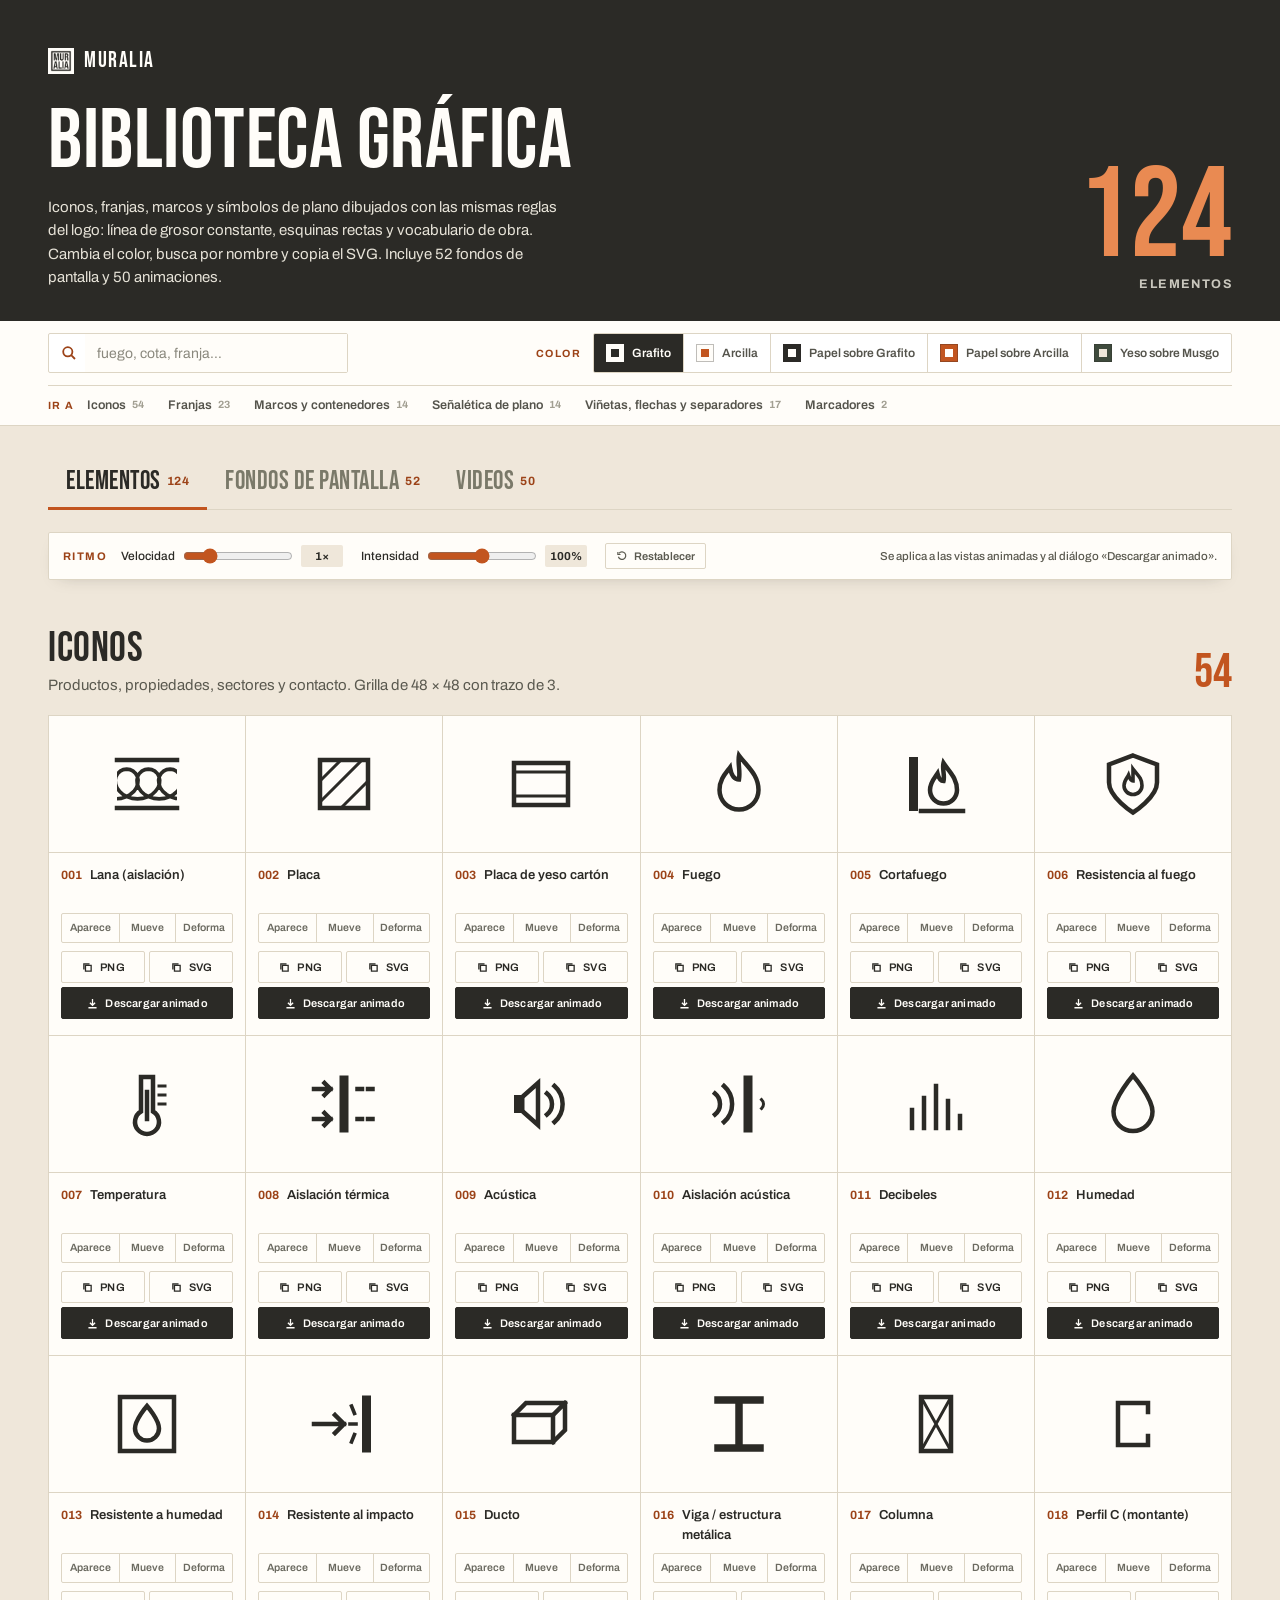
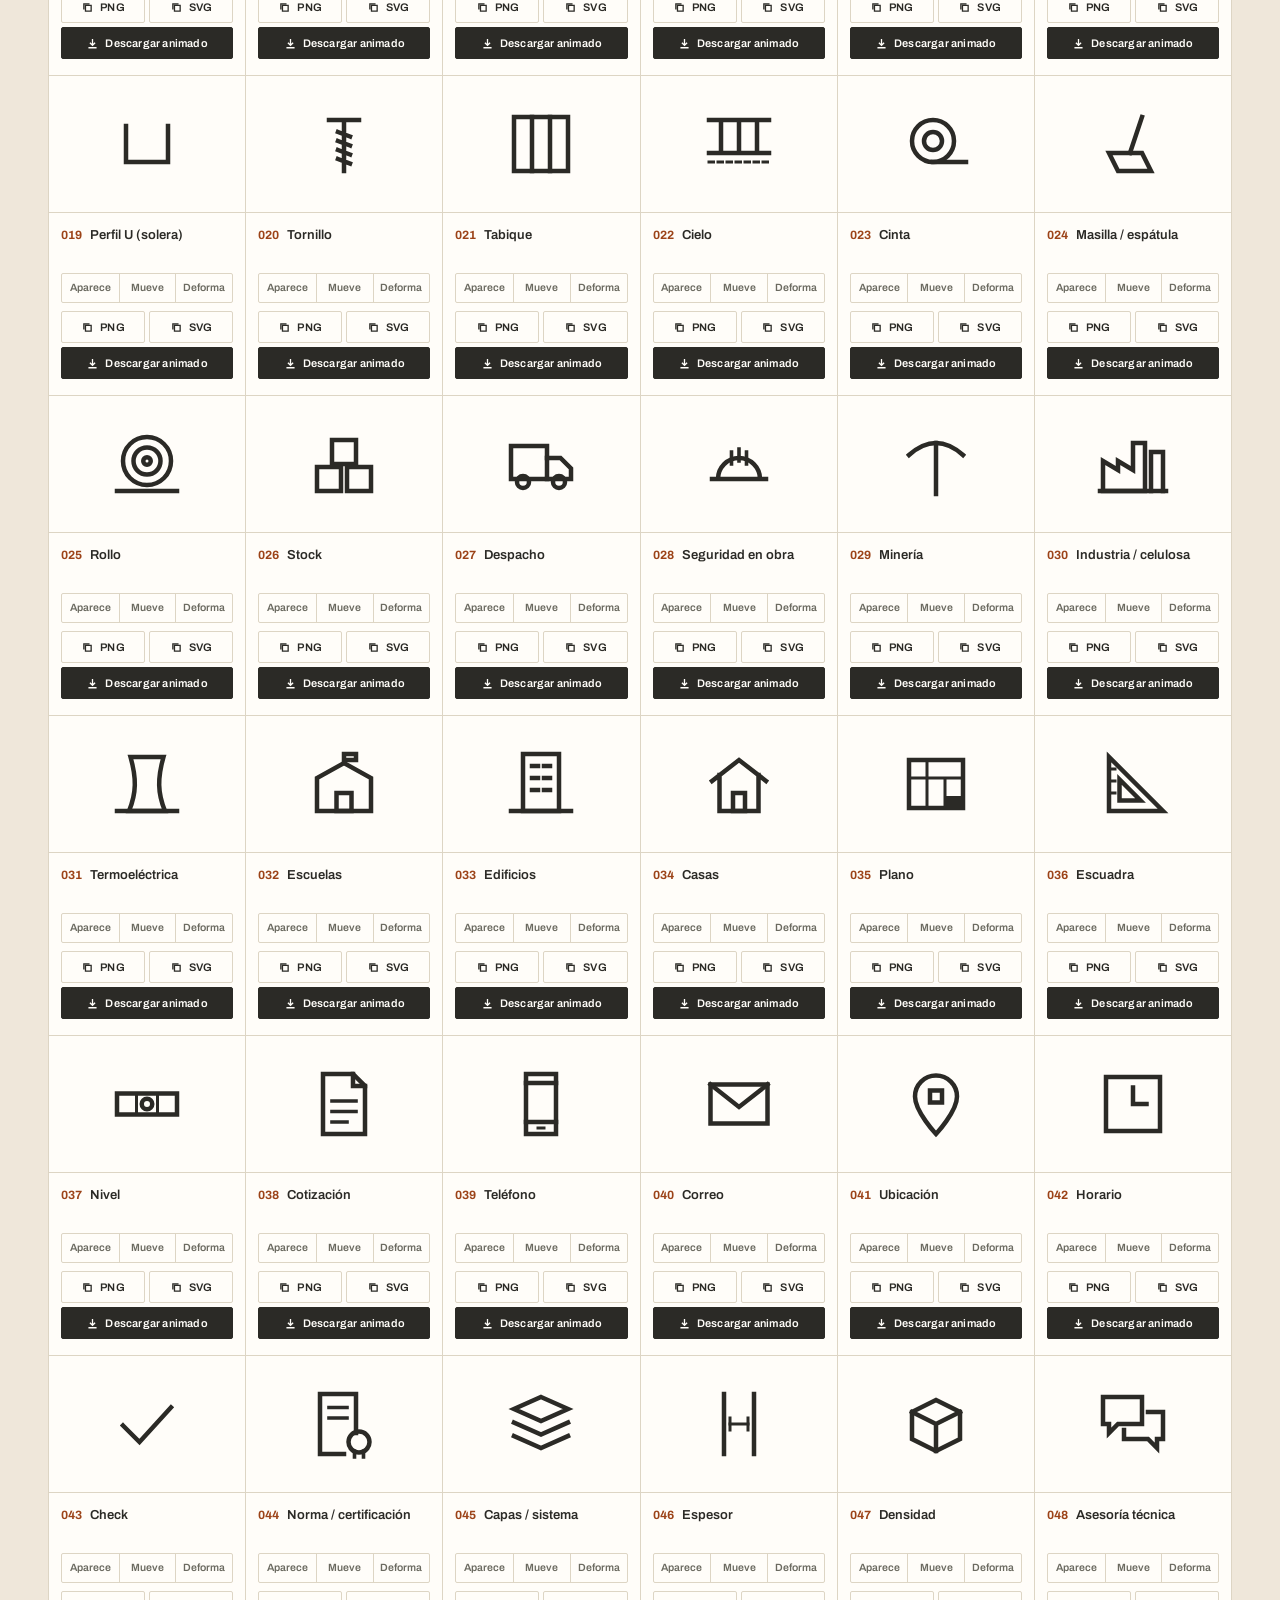
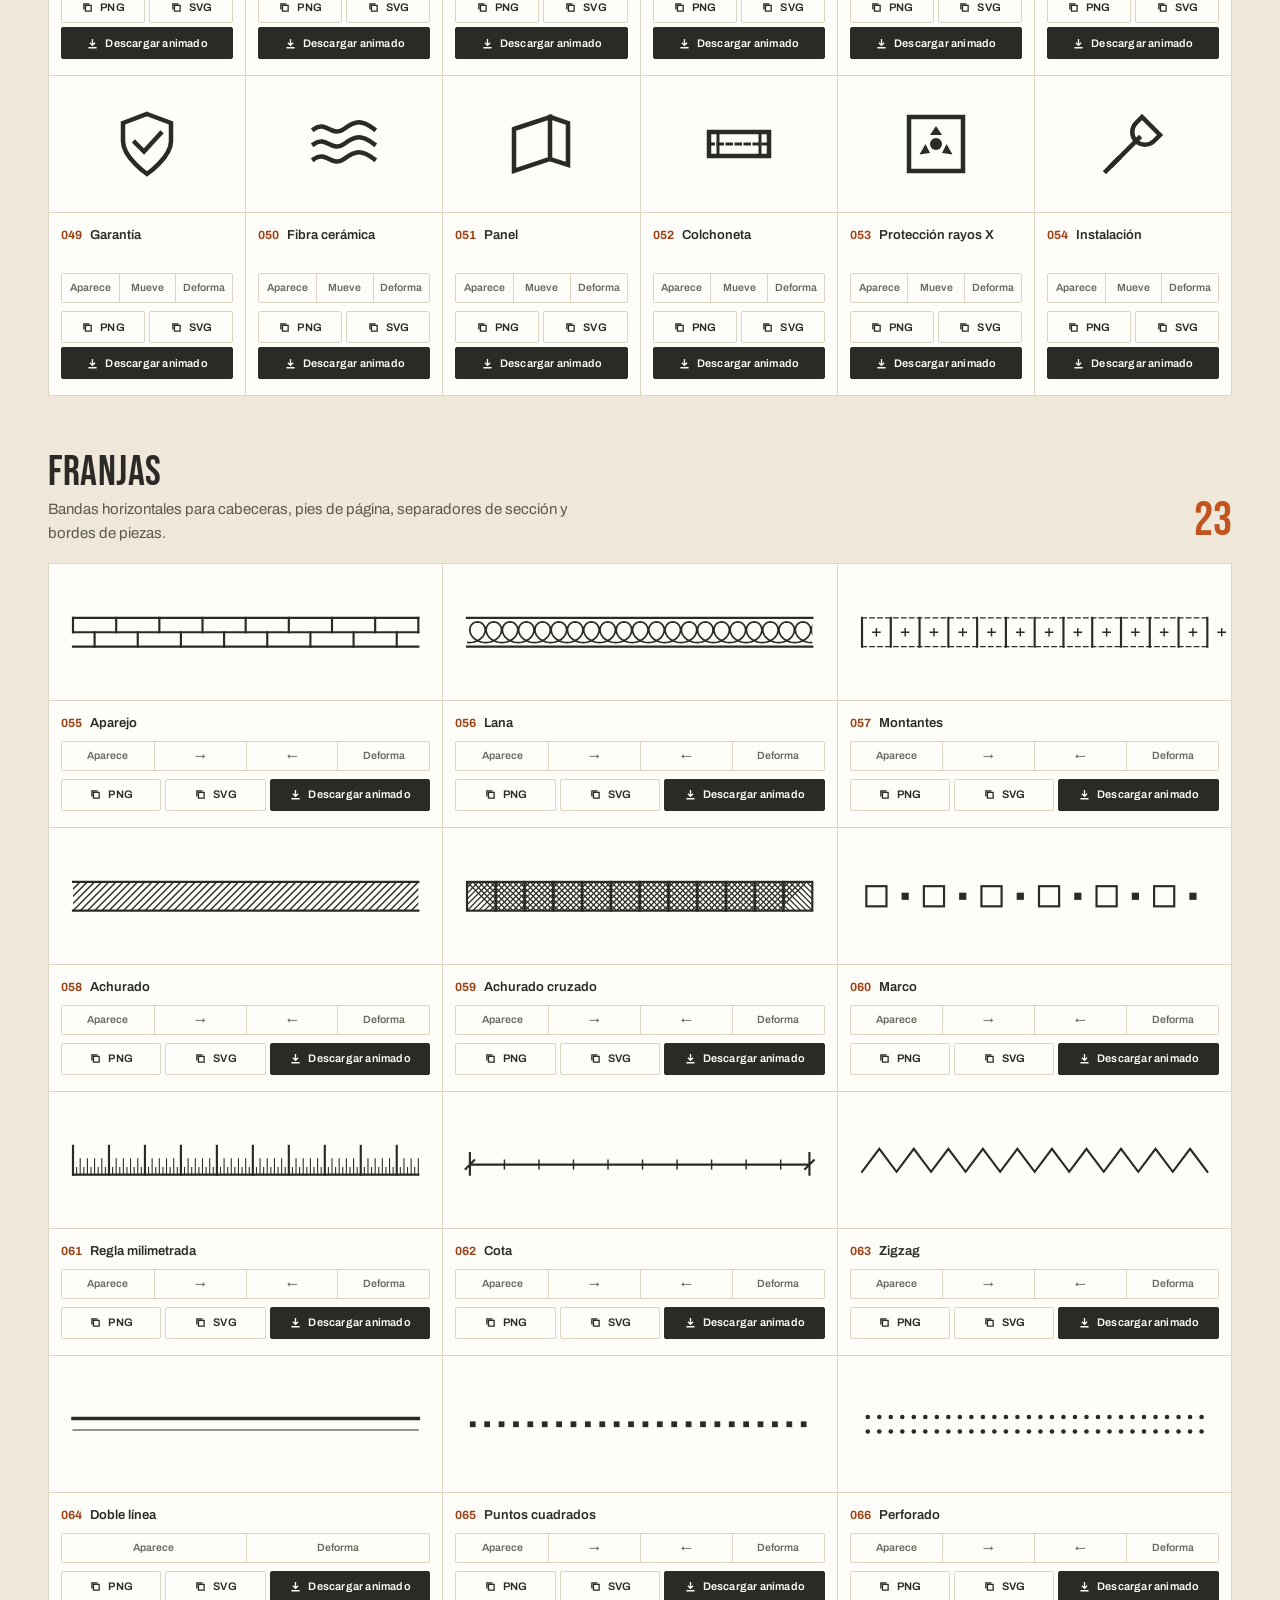
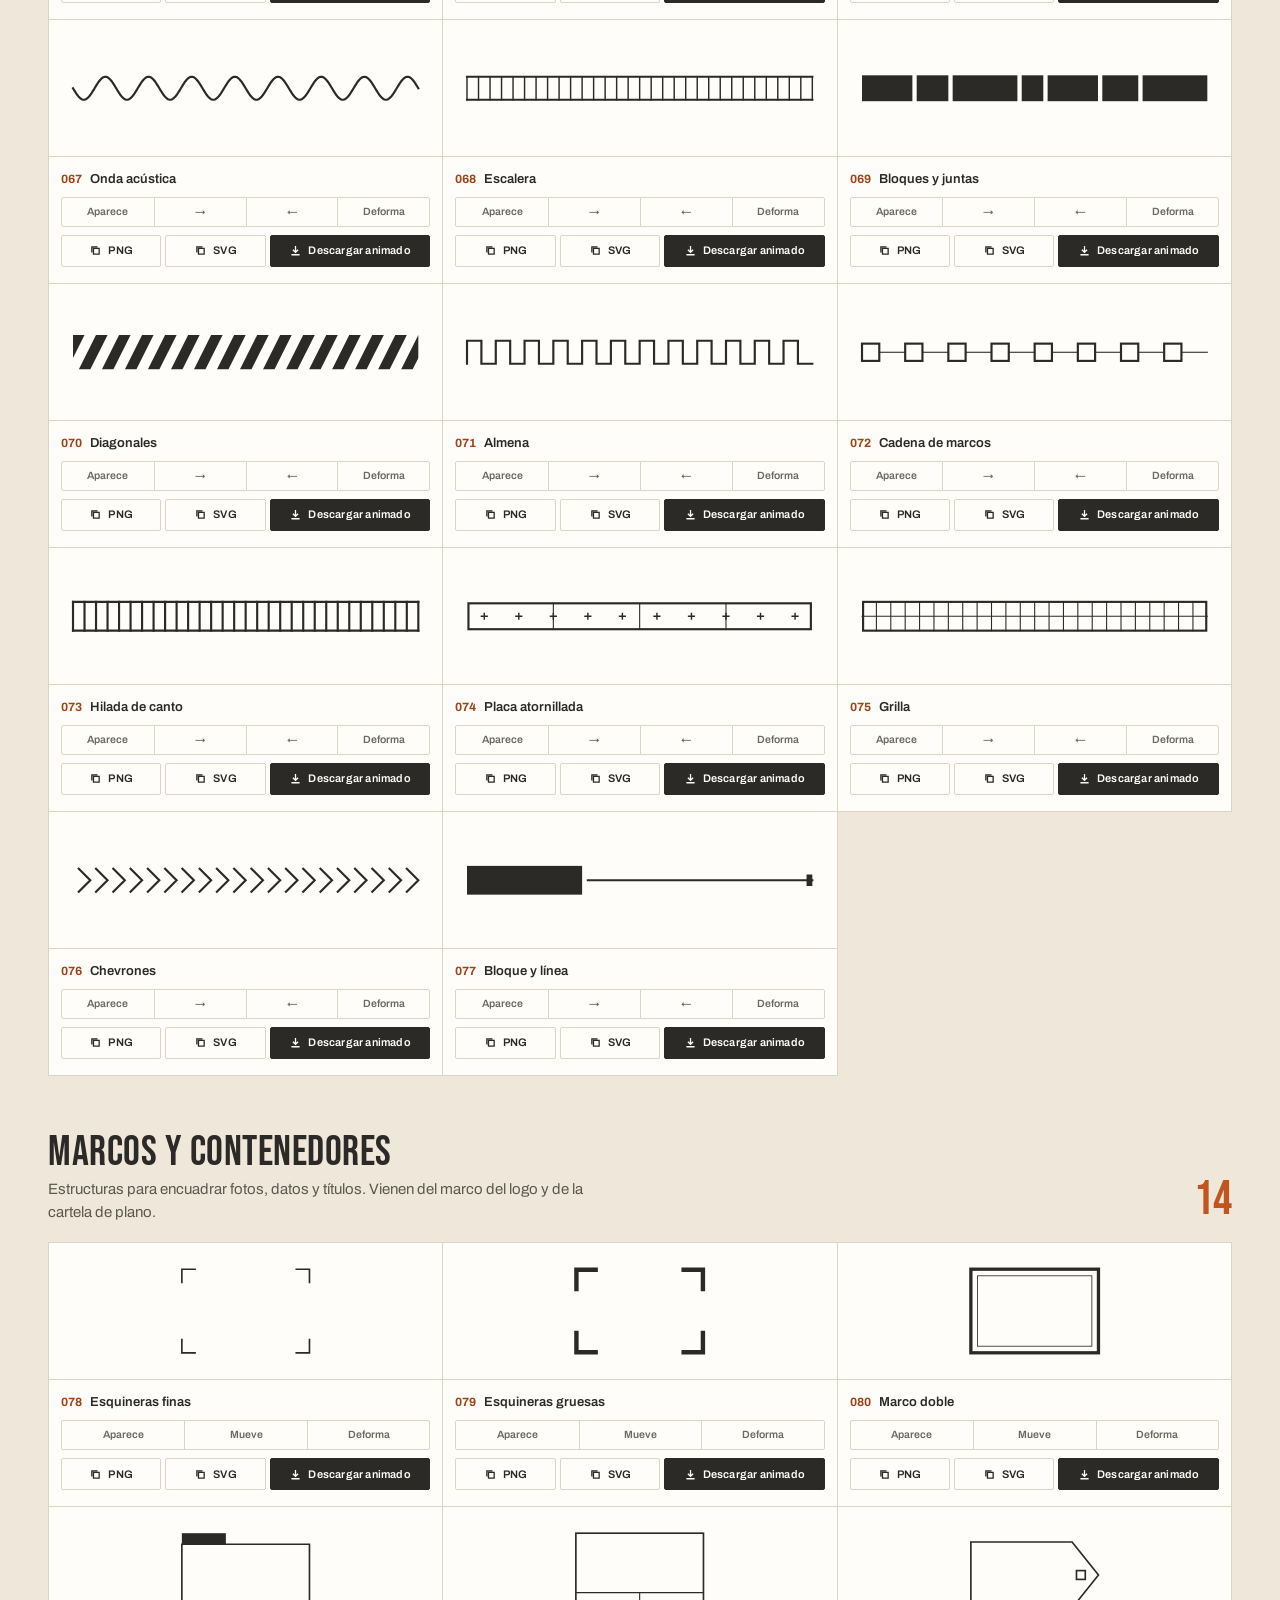
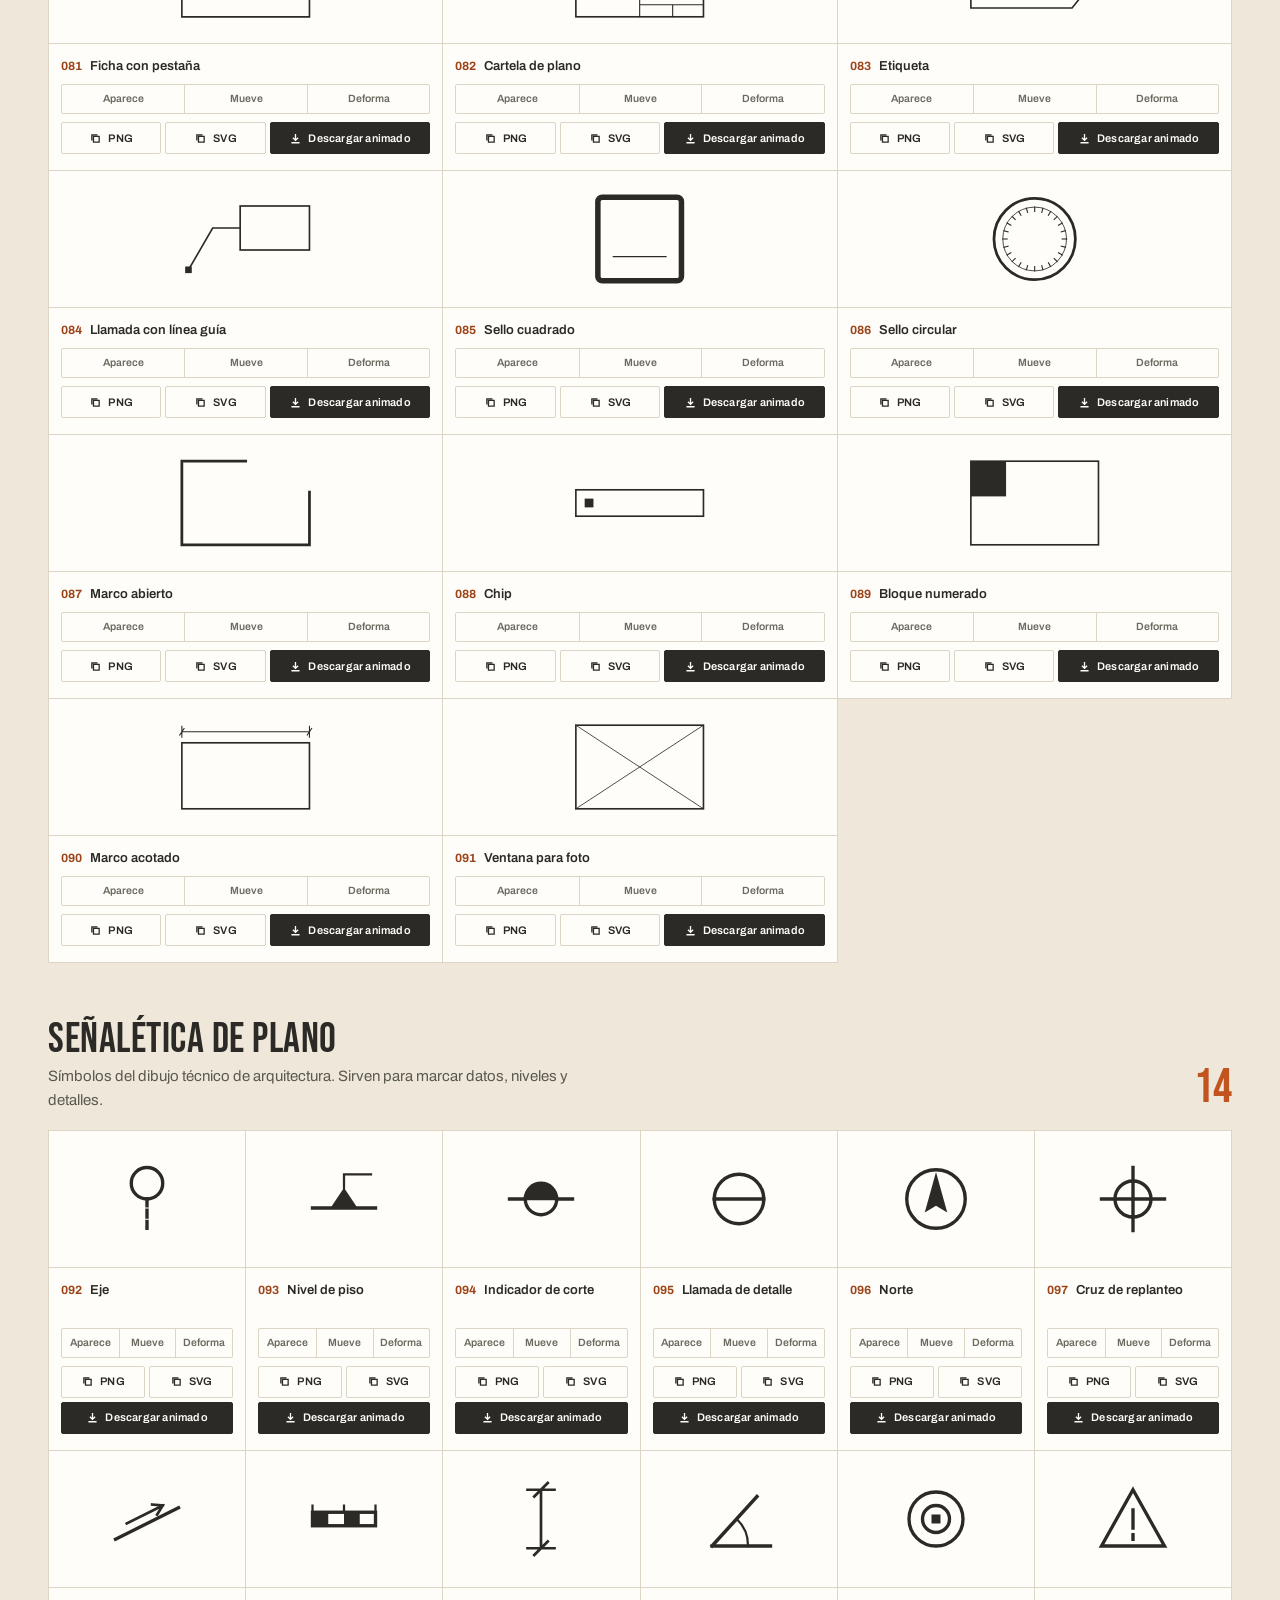
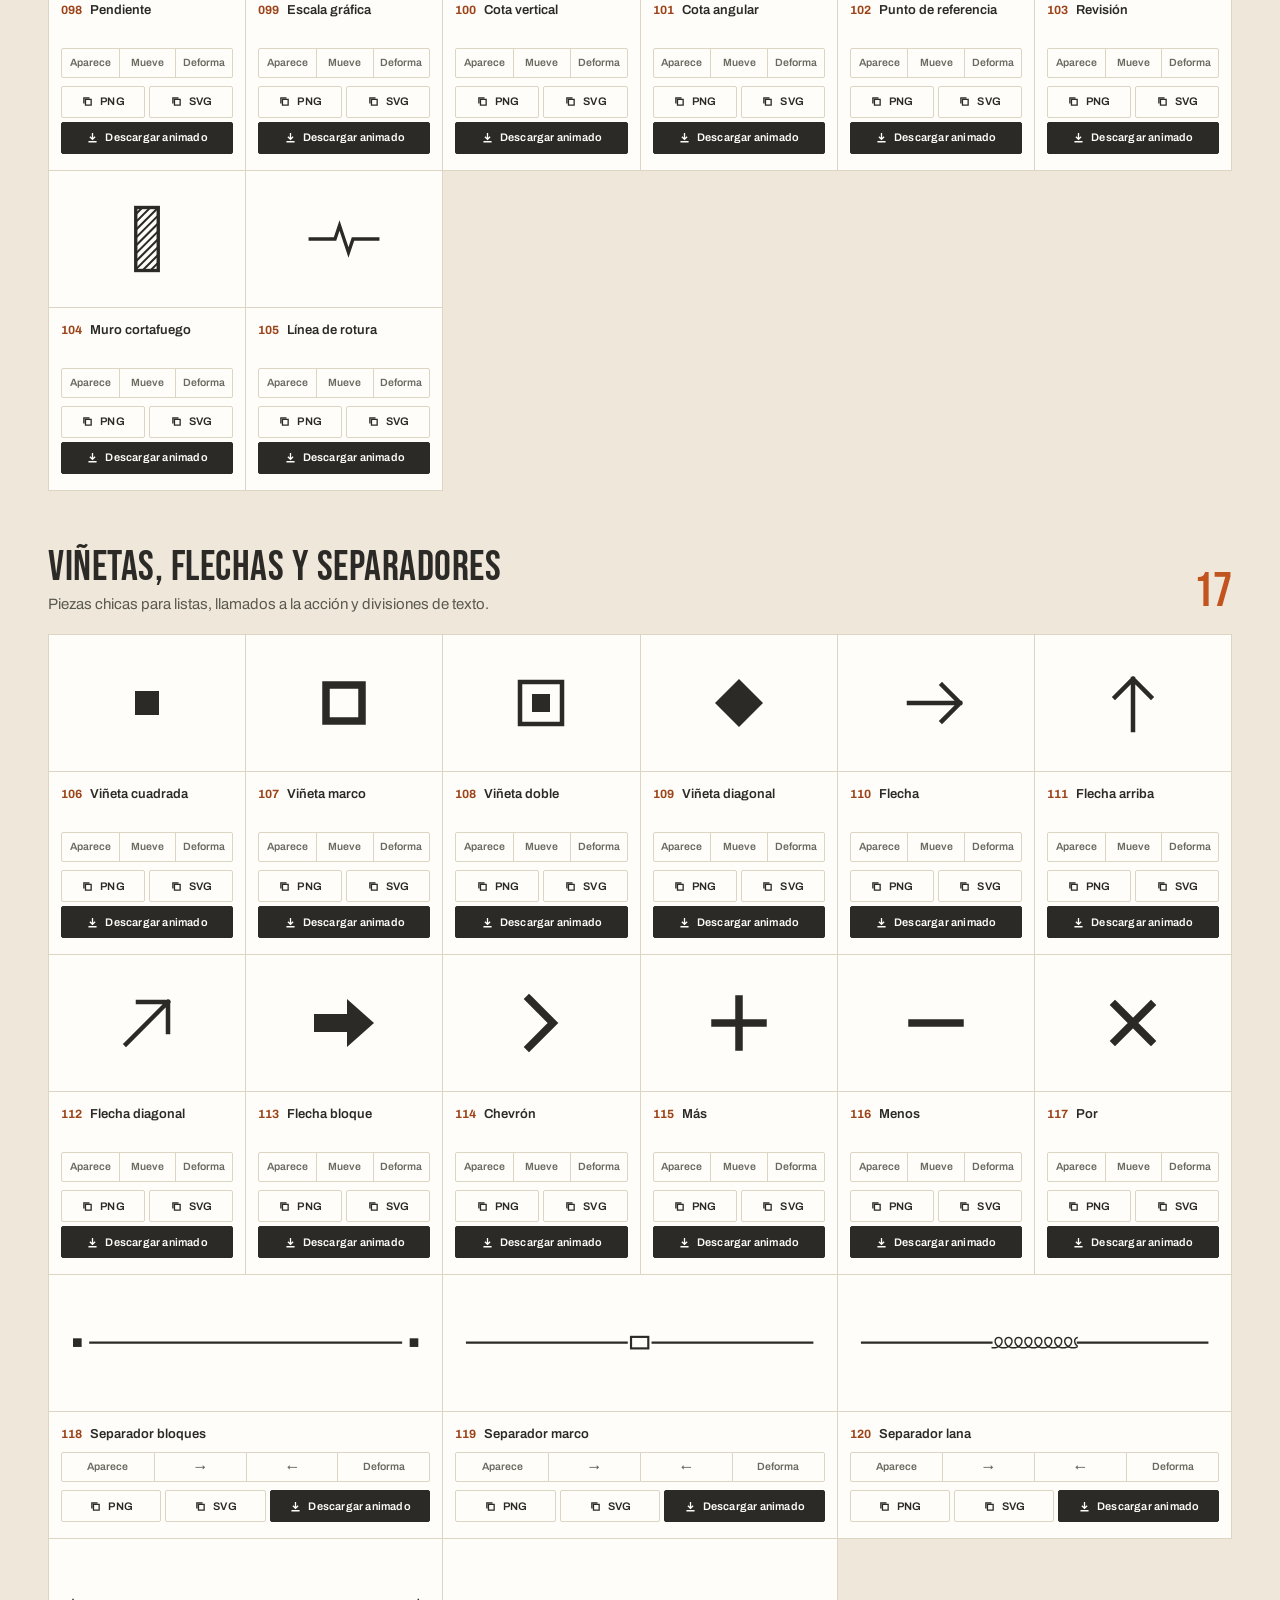
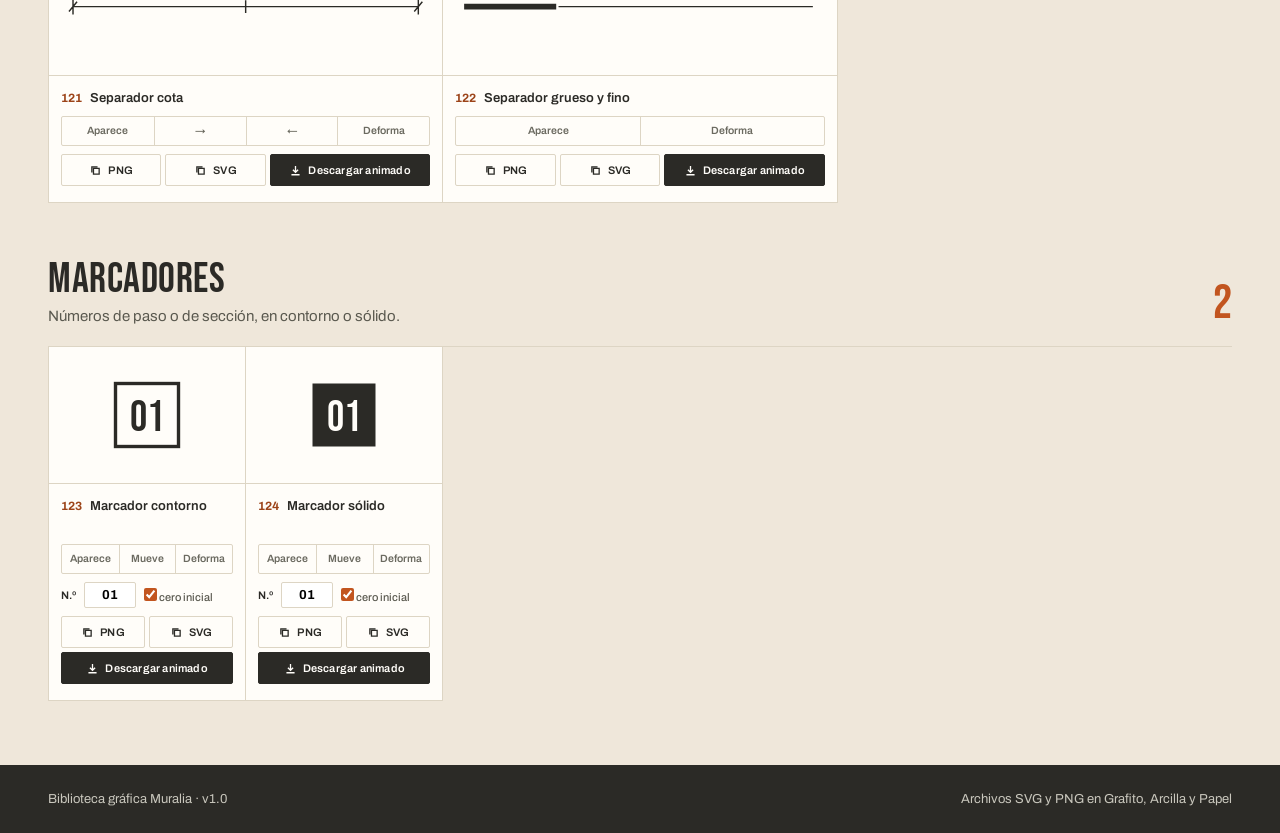
==== index.html @ e4b1b38d "Ritmo fijo al desplazarse en elementos y fondos Co-Authored-By: Claude Opus 5.5 <noreply@anthropic.c" ====
<!doctype html><html><head><meta charset=utf8><meta name=viewport content="width=device-width,initial-scale=1,viewport-fit=cover"><style>:root{color-scheme:light;box-sizing:border-box;padding-top:env(safe-area-inset-top,0px);padding-bottom:env(safe-area-inset-bottom,0px)}html{scroll-padding-top:env(safe-area-inset-top,0px)}body{margin:0;padding:0;font:14px -apple-system,BlinkMacSystemFont,sans-serif;background:#faf9f5;color:#141413}img{max-width:100%}[hidden]:not([hidden=until-found i]){display:none!important}


/*VIDEOS-CSS*/
.vsec{padding-bottom:22px}.vgrid{display:grid;gap:1px;background:var(--line);border:1px solid var(--line)}
.vgrid.sq{grid-template-columns:repeat(auto-fill,minmax(165px,1fr))}.vgrid.st{grid-template-columns:repeat(auto-fill,minmax(115px,1fr))}
.vd{background:var(--paper);display:flex;flex-direction:column;min-width:0}
.vd .md{display:block;width:100%;aspect-ratio:1/1;object-fit:contain;background:var(--graphite)}
.vd img.md{background:var(--paper)}.vd img.md.cover{object-fit:cover}
.vgrid.st .md{aspect-ratio:9/16;object-fit:cover}
.vd figcaption{padding:8px 10px 10px;display:flex!important;flex-direction:column;gap:3px}
.vd figcaption b{font-size:13px;line-height:1.25}.vn{font:400 20px/1 'Bebas Neue',sans-serif;color:var(--clay-dark);margin-right:2px}
.vd figcaption .d{font-size:11.5px;line-height:1.35;color:var(--muted);display:-webkit-box;-webkit-line-clamp:4;-webkit-box-orient:vertical;overflow:hidden}
.vl{display:flex;gap:5px;margin-top:5px;flex-wrap:wrap}.vl a{font:600 11px 'Archivo';color:var(--graphite);border:1px solid var(--line);padding:3px 7px;text-decoration:none}.vl a:hover{border-color:var(--clay);color:var(--clay-dark)}
.vv{display:flex;gap:4px;align-items:center;margin-top:6px}.vv button{appearance:none;border:1px solid var(--line);background:var(--paper);font:700 11px 'Archivo';padding:2px 8px;cursor:pointer;color:var(--graphite)}
.vv button[aria-pressed="true"]{background:var(--graphite);color:var(--paper);border-color:var(--graphite)}.vv em{font:11px 'Archivo';color:var(--muted);margin-left:4px}
/*/VIDEOS-CSS*/
</style></head><body>
<title>Biblioteca gráfica Muralia</title>
<link rel="stylesheet" href="https://fonts.googleapis.com/css2?family=Bebas+Neue&family=Archivo:wght@400;600;700&display=swap">
<style>
:root{--clay:#C2551F;--clay-dark:#9C4318;--moss:#3E4A3C;--graphite:#2B2A26;--plaster:#EFE7DA;--paper:#FFFDF9;--line:#DDD5C4;--muted:#5a594f;
--ink:var(--graphite);--tile:var(--paper);--bg:var(--paper)}
*{box-sizing:border-box;margin:0;padding:0}
body{background:var(--plaster);color:var(--graphite);font-family:'Archivo',system-ui,sans-serif;font-size:15px;line-height:1.55}
.wrap{max-width:1240px;margin:0 auto;padding-inline:28px}
@media(max-width:640px){.wrap{padding-inline:16px}}
h1,h2{font-family:'Bebas Neue','Oswald','Arial Narrow',sans-serif;font-weight:400;letter-spacing:.5px;line-height:1}
header.top{background:var(--graphite);color:var(--paper)}
header.top .wrap{display:grid;grid-template-columns:1fr auto;gap:28px;align-items:end;padding-block:44px 32px}
.brand{display:flex;gap:10px;align-items:center;margin-bottom:22px;font-family:'Bebas Neue',sans-serif;font-size:22px;letter-spacing:1.5px}
.brand img{width:26px;height:26px;background:var(--paper);padding:2px}
h1{font-size:clamp(44px,7vw,84px)}
header p{color:#e7e3d8;max-width:58ch;margin-top:12px}
.big{font-family:'Bebas Neue',sans-serif;font-size:clamp(64px,10vw,128px);line-height:.8;color:#e98a52;text-align:right}
.big small{display:block;font-family:'Archivo';font-size:12.5px;letter-spacing:1.4px;text-transform:uppercase;color:#c9c7bd;font-weight:700;margin-top:10px}
@media(max-width:700px){header.top .wrap{grid-template-columns:1fr}.big{text-align:left}}
.bar{position:sticky;top:env(safe-area-inset-top,0px);z-index:5;background:var(--paper);border-bottom:1px solid var(--line)}
.bar .wrap{display:flex;flex-wrap:wrap;gap:10px 22px;align-items:center;padding-block:12px}
.bar label{font-size:12px;font-weight:700;letter-spacing:1.2px;text-transform:uppercase;color:var(--clay-dark)}
.sw{display:flex;gap:6px;flex-wrap:wrap}
.sw button{appearance:none;border:1px solid var(--line);background:var(--paper);font:600 13px 'Archivo';padding:6px 10px;display:flex;gap:8px;align-items:center;cursor:pointer;color:var(--graphite)}
.sw button i{width:18px;height:18px;display:block;border:1px solid var(--line)}
.sw button[aria-pressed="true"]{border-color:var(--clay);box-shadow:inset 0 0 0 1px var(--clay)}
#q{border:1px solid var(--line);background:var(--paper);font:14px 'Archivo';padding:8px 12px;min-width:0;width:220px;max-width:100%;color:var(--graphite)}
#q:focus,button:focus-visible{outline:3px solid var(--clay);outline-offset:1px}
nav.cats{display:flex;gap:16px;flex-wrap:wrap;font-size:13px;font-weight:600;margin-left:auto}
nav.cats a{color:#454540;text-decoration:none;border-bottom:2px solid transparent}nav.cats a:hover{border-color:var(--clay)}
.cat{padding-block:48px 8px}
.ch{display:grid;grid-template-columns:1fr auto;gap:4px 20px;align-items:end;margin-bottom:18px}
.ch h2{font-size:clamp(30px,4vw,42px)}
.ch p{grid-column:1;color:var(--muted);max-width:62ch}
.cnt{grid-row:1/3;grid-column:2;font-family:'Bebas Neue';font-size:48px;color:var(--clay);line-height:1}
.grid{display:grid;grid-template-columns:repeat(auto-fill,minmax(150px,1fr));gap:1px;background:var(--line);border:1px solid var(--line)}
.t{background:var(--paper);display:flex;flex-direction:column;min-width:0}
.t.wide{grid-column:span 2}
@media(max-width:420px){.t.wide{grid-column:1/-1}}
.pv{height:130px;display:grid;place-items:center;padding:18px;color:var(--ink);background:var(--tile)}
.pv svg{max-width:100%;max-height:100%;width:72px;height:72px;overflow:visible}
.wide .pv svg{width:100%;height:auto;max-height:90px}
figcaption{flex:1;align-content:start;display:grid;grid-template-columns:auto 1fr;gap:2px 8px;padding:10px 12px;border-top:1px solid var(--line);background:var(--paper);font-size:13px;align-items:baseline}
.n{font-weight:700;color:var(--clay-dark);font-variant-numeric:tabular-nums;font-size:12px}
.nm{font-weight:600;overflow-wrap:anywhere}
.cp{grid-column:1/-1;justify-self:start;appearance:none;border:0;background:none;font:700 12px 'Archivo';color:var(--muted);padding:2px 0;cursor:pointer;border-bottom:1px solid var(--line)}
.cp:hover{color:var(--clay-dark);border-color:var(--clay)}
.acts{grid-column:1/-1;display:flex;gap:14px;flex-wrap:wrap;margin-top:2px}
#mc-over{position:fixed;inset:0;background:rgba(43,42,38,.72);z-index:50;display:grid;place-items:center;padding:16px}
#mc-over[hidden]{display:none}
.mc-box{background:var(--paper);max-width:min(720px,100%);max-height:100%;overflow:auto;padding:20px;display:grid;gap:12px}
.mc-top{display:flex;justify-content:space-between;gap:12px;align-items:center}
.mc-top strong{font-family:'Bebas Neue',sans-serif;font-weight:400;font-size:26px}
.mc-x{appearance:none;border:1px solid var(--line);background:var(--paper);font:600 13px 'Archivo';padding:6px 12px;cursor:pointer}
.mc-box p{font-size:14px;color:var(--muted)}
.mc-img{background:repeating-conic-gradient(#EFE7DA 0 25%,#FFFDF9 0 50%) 0 0/20px 20px;display:grid;place-items:center;padding:16px}
.mc-img img{max-width:100%;max-height:60vh;display:block}
.empty{padding:40px 0;color:var(--muted)}
footer{margin-top:56px;background:var(--graphite);color:#c9c7bd;font-size:13px}
footer .wrap{padding-block:24px;display:flex;justify-content:space-between;flex-wrap:wrap;gap:12px}

.tabs{display:flex;gap:0;border-bottom:1px solid var(--line);margin-top:28px}
.tabs button{appearance:none;background:none;border:0;border-bottom:3px solid transparent;margin-bottom:-1px;padding:12px 18px 10px;font:400 26px 'Bebas Neue','Oswald',sans-serif;letter-spacing:.5px;color:#7a7969;cursor:pointer}
.tabs button[aria-selected="true"]{color:var(--graphite);border-color:var(--clay)}
.tabs button span{font:700 12px 'Archivo';color:var(--clay-dark);margin-left:6px;vertical-align:4px}
.wp-head{display:flex;flex-wrap:wrap;gap:12px 24px;align-items:end;justify-content:space-between;padding-block:36px 18px}
.wp-head p{color:var(--muted);max-width:60ch}
.fmt{display:flex;border:1px solid var(--line);background:var(--paper)}
.fmt button{appearance:none;border:0;background:none;font:600 13px 'Archivo';padding:8px 14px;cursor:pointer;color:var(--graphite)}
.fmt button[aria-pressed="true"]{background:var(--graphite);color:var(--paper)}
.wgrid{display:grid;gap:1px;background:var(--line);border:1px solid var(--line)}
.wgrid.v{grid-template-columns:repeat(auto-fill,minmax(160px,1fr))}
.wgrid.h{grid-template-columns:repeat(auto-fill,minmax(280px,1fr))}
.w{background:var(--paper);display:flex;flex-direction:column;min-width:0}
.w .th{display:block;overflow:hidden}
.w .th svg{display:block;width:100%;height:auto}
.w figcaption{flex:1}
.pane[hidden],.sw[hidden],nav.cats[hidden]{display:none}

.wtools{display:flex;gap:10px;flex-wrap:wrap;align-items:center}
.btn2{appearance:none;border:1px solid var(--line);background:var(--paper);font:600 13px 'Archivo';padding:8px 12px;cursor:pointer;color:var(--graphite)}
.btn2:hover{border-color:var(--clay)}
.btn2.dark{background:var(--graphite);color:var(--paper);border-color:var(--graphite)}
.w .th{cursor:pointer;position:relative}
.w .th:focus-visible{outline:3px solid var(--clay);outline-offset:-3px}
.chips{display:flex;gap:3px;grid-column:1/-1;margin-top:4px}
.chips i{width:16px;height:16px;border:1px solid rgba(43,42,38,.25);display:block}
#ed{position:fixed;inset:0;background:rgba(43,42,38,.75);z-index:40;display:grid;place-items:center;padding:16px}
#ed[hidden]{display:none}
.ed-box{background:var(--paper);width:min(1040px,100%);max-height:100%;overflow:auto;display:grid;grid-template-columns:minmax(0,1.1fr) minmax(0,1fr);gap:0}
@media(max-width:760px){.ed-box{grid-template-columns:1fr}}
.ed-pv{background:var(--plaster);display:grid;place-items:center;padding:20px}
.ed-pv svg{display:block;max-width:100%;max-height:70vh;width:auto;height:auto}
.ed-pv.h svg{width:100%}
.ed-side{padding:22px;display:flex;flex-direction:column;gap:16px}
.ed-top{display:flex;justify-content:space-between;align-items:start;gap:12px}
.ed-top h3{font-family:'Bebas Neue',sans-serif;font-weight:400;font-size:32px;line-height:1}
.ed-top span{display:block;font-size:12.5px;color:var(--muted);margin-top:4px}
#ed-slots{display:grid;gap:14px}
.slot{display:grid;gap:6px}
.slot b{font-size:12px;letter-spacing:1.2px;text-transform:uppercase;color:var(--clay-dark)}
.pal{display:flex;flex-wrap:wrap;gap:5px}
.pal button{appearance:none;width:30px;height:30px;border:1px solid rgba(43,42,38,.25);cursor:pointer;padding:0;position:relative}
.pal button[aria-pressed="true"]{outline:3px solid var(--graphite);outline-offset:2px}
.pal button.d::after{content:"";position:absolute;right:2px;bottom:2px;width:5px;height:5px;background:currentColor;border-radius:50%;opacity:.0}
.ed-acts{display:flex;gap:8px;flex-wrap:wrap}
.ed-note{font-size:12.5px;color:var(--muted)}

</style>
<header class="top"><div class="wrap"><div>
<div class="brand"><img src="[data-uri]" alt=""><span>MURALIA</span></div>
<h1>Biblioteca gráfica</h1>
<p>Iconos, franjas, marcos y símbolos de plano dibujados con las mismas reglas del logo: línea de grosor constante, esquinas rectas y vocabulario de obra. Cambia el color, busca por nombre y copia el SVG. Incluye 52 fondos de pantalla y 50 animaciones.</p>
</div><div class="big">124<small>elementos</small></div></div></header>
<div class="bar"><div class="wrap">
<label for="q">Buscar</label><input id="q" type="search" placeholder="fuego, cota, franja…">
<div class="sw" role="group" aria-label="Color">
<button type="button" data-ink="#2B2A26" data-tile="#FFFDF9" aria-pressed="true"><i style="background:#2B2A26"></i>Grafito</button>
<button type="button" data-ink="#C2551F" data-tile="#FFFDF9" aria-pressed="false"><i style="background:#C2551F"></i>Arcilla</button>
<button type="button" data-ink="#FFFDF9" data-tile="#2B2A26" aria-pressed="false"><i style="background:#2B2A26"></i>Papel sobre Grafito</button>
<button type="button" data-ink="#FFFDF9" data-tile="#C2551F" aria-pressed="false"><i style="background:#C2551F"></i>Papel sobre Arcilla</button>
<button type="button" data-ink="#EFE7DA" data-tile="#3E4A3C" aria-pressed="false"><i style="background:#3E4A3C"></i>Yeso sobre Musgo</button>
</div>
<nav class="cats" aria-label="Categorías"><a href="#iconos">Iconos</a><a href="#franjas">Franjas</a><a href="#marcos-y-contenedores">Marcos y contenedores</a><a href="#senaletica-de-plano">Señalética de plano</a><a href="#vinetas-flechas-y-separadores">Viñetas, flechas y separadores</a><a href="#marcadores">Marcadores</a></nav>
</div></div>
<main class="wrap">
<div class="tabs" role="tablist" aria-label="Secciones">
<button type="button" role="tab" id="tab-el" aria-controls="pane-el" aria-selected="true">Elementos<span>124</span></button>
<button type="button" role="tab" id="tab-fondos" aria-controls="fondos" aria-selected="false">Fondos de pantalla<span>52</span></button>
<button type="button" role="tab" id="tab-videos" aria-controls="pane-videos" aria-selected="false">Videos<span>50</span></button>
</div>
<div class="pane" id="pane-el" role="tabpanel" aria-labelledby="tab-el"><section class="cat" id="iconos"><div class="ch"><h2>Iconos</h2><p>Productos, propiedades, sectores y contacto. Grilla de 48 × 48 con trazo de 3.</p><span class="cnt">54</span></div><div class="grid"><figure class="t" data-name="lana (aislación) lana"><div class="pv"><svg viewBox="0 0 48 48" xmlns="http://www.w3.org/2000/svg" aria-hidden="true"><g fill="none" stroke="currentColor" stroke-width="3" stroke-linecap="square" stroke-linejoin="miter"><clipPath id="u1cl"><rect x="4" y="8" width="40" height="32"/></clipPath><path d="M4 8H44M4 40H44"/><g clip-path="url(#u1cl)" stroke-width="2.4"><polyline points="-4.0,14.1 -6.2,14.4 -8.3,15.4 -10.0,17.0 -11.1,19.0 -11.6,21.4 -11.4,24.0 -10.4,26.6 -8.7,28.9 -6.4,31.0 -3.5,32.6 -0.2,33.6 3.2,33.9 6.7,33.6 9.9,32.6 12.8,31.0 15.2,29.0 16.9,26.6 17.8,24.0 18.1,21.4 17.6,19.0 16.4,17.0 14.7,15.4 12.7,14.4 10.5,14.1 8.2,14.4 6.2,15.4 4.5,17.0 3.3,19.1 2.8,21.4 3.1,24.0 4.0,26.6 5.7,28.9 8.1,31.0 11.0,32.6 14.2,33.6 17.7,33.9 21.1,33.6 24.4,32.6 27.3,31.0 29.6,28.9 31.3,26.6 32.3,24.0 32.5,21.4 32.0,19.1 30.9,17.0 29.2,15.4 27.1,14.4 24.9,14.1 22.7,14.4 20.6,15.4 18.9,17.0 17.8,19.0 17.3,21.4 17.5,24.0 18.5,26.6 20.2,29.0 22.5,31.0 25.4,32.6 28.7,33.6 32.1,33.9 35.6,33.6 38.8,32.6 41.7,31.0 44.1,29.0 45.8,26.6 46.7,24.0 47.0,21.4 46.5,19.0 45.3,17.0 43.6,15.4 41.6,14.4 39.4,14.1 37.1,14.4 35.1,15.4 33.4,17.0 32.2,19.0 31.7,21.4 32.0,24.0 32.9,26.6 34.6,29.0 37.0,31.0 39.9,32.6 43.1,33.6 46.6,33.9 50.0,33.6 53.3,32.6 56.2,31.0 58.5,29.0 60.2,26.6 61.2,24.0 61.4,21.4 60.9,19.0 59.8,17.0 58.1,15.4 56.1,14.4 53.8,14.1 51.6,14.4 49.5,15.4 47.8,17.0 46.7,19.1 46.2,21.4 46.4,24.0 47.4,26.6 49.1,28.9 51.4,31.0 54.3,32.6 57.6,33.6 61.0,33.9 64.5,33.6 67.7,32.6 70.6,31.0 73.0,28.9 74.7,26.6 75.6,24.0 75.9,21.4 75.4,19.1 74.2,17.0 72.6,15.4 70.5,14.4 68.3,14.1"/></g></g></svg></div><figcaption><span class="n">001</span><span class="nm">Lana (aislación)</span><span class="acts"><button type="button" class="cp" data-k="png" data-i="0">Copiar PNG</button><button type="button" class="cp" data-k="svg" data-i="0">Copiar SVG</button></span></figcaption></figure><figure class="t" data-name="placa placa"><div class="pv"><svg viewBox="0 0 48 48" xmlns="http://www.w3.org/2000/svg" aria-hidden="true"><g fill="none" stroke="currentColor" stroke-width="3" stroke-linecap="square" stroke-linejoin="miter"><rect x="8" y="8" width="32" height="32"/><path d="M8 22L22 8M8 36L36 8M22 40L40 22" stroke-width="2"/></g></svg></div><figcaption><span class="n">002</span><span class="nm">Placa</span><span class="acts"><button type="button" class="cp" data-k="png" data-i="1">Copiar PNG</button><button type="button" class="cp" data-k="svg" data-i="1">Copiar SVG</button></span></figcaption></figure><figure class="t" data-name="placa de yeso cartón placa-yeso"><div class="pv"><svg viewBox="0 0 48 48" xmlns="http://www.w3.org/2000/svg" aria-hidden="true"><g fill="none" stroke="currentColor" stroke-width="3" stroke-linecap="square" stroke-linejoin="miter"><rect x="6" y="10" width="36" height="28"/><path d="M6 16H42M6 32H42" stroke-width="2"/></g></svg></div><figcaption><span class="n">003</span><span class="nm">Placa de yeso cartón</span><span class="acts"><button type="button" class="cp" data-k="png" data-i="2">Copiar PNG</button><button type="button" class="cp" data-k="svg" data-i="2">Copiar SVG</button></span></figcaption></figure><figure class="t" data-name="fuego fuego"><div class="pv"><svg viewBox="0 0 48 48" xmlns="http://www.w3.org/2000/svg" aria-hidden="true"><g fill="none" stroke="currentColor" stroke-width="3" stroke-linecap="square" stroke-linejoin="miter"><path d="M24 5C30 13 37 18 37 28A13 13 0 0 1 11 28C11 21 15 17 18 13C19 19 21 21 24 21C25 15 23 10 24 5Z"/></g></svg></div><figcaption><span class="n">004</span><span class="nm">Fuego</span><span class="acts"><button type="button" class="cp" data-k="png" data-i="3">Copiar PNG</button><button type="button" class="cp" data-k="svg" data-i="3">Copiar SVG</button></span></figcaption></figure><figure class="t" data-name="cortafuego cortafuego"><div class="pv"><svg viewBox="0 0 48 48" xmlns="http://www.w3.org/2000/svg" aria-hidden="true"><g fill="none" stroke="currentColor" stroke-width="3" stroke-linecap="square" stroke-linejoin="miter"><rect x="6" y="6" width="6" height="36" fill="currentColor" stroke="none"/><path d="M29 10C33 16 38 20 38 28A9 9 0 0 1 20 28C20 23 23 20 25 17C26 21 27 22 29 22C30 18 28 14 29 10Z"/><path d="M14 42H42"/></g></svg></div><figcaption><span class="n">005</span><span class="nm">Cortafuego</span><span class="acts"><button type="button" class="cp" data-k="png" data-i="4">Copiar PNG</button><button type="button" class="cp" data-k="svg" data-i="4">Copiar SVG</button></span></figcaption></figure><figure class="t" data-name="resistencia al fuego resistencia-fuego"><div class="pv"><svg viewBox="0 0 48 48" xmlns="http://www.w3.org/2000/svg" aria-hidden="true"><g fill="none" stroke="currentColor" stroke-width="3" stroke-linecap="square" stroke-linejoin="miter"><path d="M24 5L40 11V23C40 33 24 43 24 43C24 43 8 33 8 23V11Z"/><path d="M24 14C27 18 30 20 30 25A6 6 0 0 1 18 25C18 22 20 20 21 18C22 21 23 22 24 22Z" stroke-width="2.4"/></g></svg></div><figcaption><span class="n">006</span><span class="nm">Resistencia al fuego</span><span class="acts"><button type="button" class="cp" data-k="png" data-i="5">Copiar PNG</button><button type="button" class="cp" data-k="svg" data-i="5">Copiar SVG</button></span></figcaption></figure><figure class="t" data-name="temperatura termometro"><div class="pv"><svg viewBox="0 0 48 48" xmlns="http://www.w3.org/2000/svg" aria-hidden="true"><g fill="none" stroke="currentColor" stroke-width="3" stroke-linecap="square" stroke-linejoin="miter"><path d="M20 6H28V29A8 8 0 1 1 20 29Z"/><path d="M24 16V34"/><path d="M32 12H36M32 18H36M32 24H36" stroke-width="2"/></g></svg></div><figcaption><span class="n">007</span><span class="nm">Temperatura</span><span class="acts"><button type="button" class="cp" data-k="png" data-i="6">Copiar PNG</button><button type="button" class="cp" data-k="svg" data-i="6">Copiar SVG</button></span></figcaption></figure><figure class="t" data-name="aislación térmica aislacion-termica"><div class="pv"><svg viewBox="0 0 48 48" xmlns="http://www.w3.org/2000/svg" aria-hidden="true"><g fill="none" stroke="currentColor" stroke-width="3" stroke-linecap="square" stroke-linejoin="miter"><rect x="21" y="5" width="6" height="38" fill="currentColor" stroke="none"/><path d="M4 14H15M11 10L15 14L11 18M4 34H15M11 30L15 34L11 38"/><path d="M33 14H44M33 34H44" stroke-dasharray="3 4"/></g></svg></div><figcaption><span class="n">008</span><span class="nm">Aislación térmica</span><span class="acts"><button type="button" class="cp" data-k="png" data-i="7">Copiar PNG</button><button type="button" class="cp" data-k="svg" data-i="7">Copiar SVG</button></span></figcaption></figure><figure class="t" data-name="acústica acustica"><div class="pv"><svg viewBox="0 0 48 48" xmlns="http://www.w3.org/2000/svg" aria-hidden="true"><g fill="none" stroke="currentColor" stroke-width="3" stroke-linecap="square" stroke-linejoin="miter"><rect x="6" y="18" width="7" height="12" fill="currentColor" stroke="none"/><path d="M13 18L22 10V38L13 30"/><path d="M28 17A9 9 0 0 1 28 31M33 12A16 16 0 0 1 33 36"/></g></svg></div><figcaption><span class="n">009</span><span class="nm">Acústica</span><span class="acts"><button type="button" class="cp" data-k="png" data-i="8">Copiar PNG</button><button type="button" class="cp" data-k="svg" data-i="8">Copiar SVG</button></span></figcaption></figure><figure class="t" data-name="aislación acústica aislacion-acustica"><div class="pv"><svg viewBox="0 0 48 48" xmlns="http://www.w3.org/2000/svg" aria-hidden="true"><g fill="none" stroke="currentColor" stroke-width="3" stroke-linecap="square" stroke-linejoin="miter"><rect x="27" y="5" width="6" height="38" fill="currentColor" stroke="none"/><path d="M8 17A9 9 0 0 1 8 31M14 12A16 16 0 0 1 14 36"/><path d="M39 21A4 4 0 0 1 39 27" stroke-width="2"/></g></svg></div><figcaption><span class="n">010</span><span class="nm">Aislación acústica</span><span class="acts"><button type="button" class="cp" data-k="png" data-i="9">Copiar PNG</button><button type="button" class="cp" data-k="svg" data-i="9">Copiar SVG</button></span></figcaption></figure><figure class="t" data-name="decibeles decibeles"><div class="pv"><svg viewBox="0 0 48 48" xmlns="http://www.w3.org/2000/svg" aria-hidden="true"><g fill="none" stroke="currentColor" stroke-width="3" stroke-linecap="square" stroke-linejoin="miter"><path d="M8 40V28M16 40V20M24 40V12M32 40V22M40 40V32"/></g></svg></div><figcaption><span class="n">011</span><span class="nm">Decibeles</span><span class="acts"><button type="button" class="cp" data-k="png" data-i="10">Copiar PNG</button><button type="button" class="cp" data-k="svg" data-i="10">Copiar SVG</button></span></figcaption></figure><figure class="t" data-name="humedad humedad"><div class="pv"><svg viewBox="0 0 48 48" xmlns="http://www.w3.org/2000/svg" aria-hidden="true"><g fill="none" stroke="currentColor" stroke-width="3" stroke-linecap="square" stroke-linejoin="miter"><path d="M24 5C24 5 11 20 11 29A13 13 0 0 0 37 29C37 20 24 5 24 5Z"/></g></svg></div><figcaption><span class="n">012</span><span class="nm">Humedad</span><span class="acts"><button type="button" class="cp" data-k="png" data-i="11">Copiar PNG</button><button type="button" class="cp" data-k="svg" data-i="11">Copiar SVG</button></span></figcaption></figure><figure class="t" data-name="resistente a humedad resistente-humedad"><div class="pv"><svg viewBox="0 0 48 48" xmlns="http://www.w3.org/2000/svg" aria-hidden="true"><g fill="none" stroke="currentColor" stroke-width="3" stroke-linecap="square" stroke-linejoin="miter"><rect x="6" y="6" width="36" height="36"/><path d="M24 12C24 12 16 21 16 27A8 8 0 0 0 32 27C32 21 24 12 24 12Z"/></g></svg></div><figcaption><span class="n">013</span><span class="nm">Resistente a humedad</span><span class="acts"><button type="button" class="cp" data-k="png" data-i="12">Copiar PNG</button><button type="button" class="cp" data-k="svg" data-i="12">Copiar SVG</button></span></figcaption></figure><figure class="t" data-name="resistente al impacto impacto"><div class="pv"><svg viewBox="0 0 48 48" xmlns="http://www.w3.org/2000/svg" aria-hidden="true"><g fill="none" stroke="currentColor" stroke-width="3" stroke-linecap="square" stroke-linejoin="miter"><rect x="36" y="5" width="6" height="38" fill="currentColor" stroke="none"/><path d="M4 24H24M18 18L24 24L18 30"/><path d="M29 12L31 17M29 36L31 31M28 24H32" stroke-width="2.4"/></g></svg></div><figcaption><span class="n">014</span><span class="nm">Resistente al impacto</span><span class="acts"><button type="button" class="cp" data-k="png" data-i="13">Copiar PNG</button><button type="button" class="cp" data-k="svg" data-i="13">Copiar SVG</button></span></figcaption></figure><figure class="t" data-name="ducto ducto"><div class="pv"><svg viewBox="0 0 48 48" xmlns="http://www.w3.org/2000/svg" aria-hidden="true"><g fill="none" stroke="currentColor" stroke-width="3" stroke-linecap="square" stroke-linejoin="miter"><path d="M6 18H32V36H6Z"/><path d="M6 18L14 10H40V28L32 36M32 18L40 10"/></g></svg></div><figcaption><span class="n">015</span><span class="nm">Ducto</span><span class="acts"><button type="button" class="cp" data-k="png" data-i="14">Copiar PNG</button><button type="button" class="cp" data-k="svg" data-i="14">Copiar SVG</button></span></figcaption></figure><figure class="t" data-name="viga / estructura metálica viga"><div class="pv"><svg viewBox="0 0 48 48" xmlns="http://www.w3.org/2000/svg" aria-hidden="true"><g fill="none" stroke="currentColor" stroke-width="3" stroke-linecap="square" stroke-linejoin="miter"><path d="M10 8H38M10 40H38M24 8V40" stroke-width="5"/></g></svg></div><figcaption><span class="n">016</span><span class="nm">Viga / estructura metálica</span><span class="acts"><button type="button" class="cp" data-k="png" data-i="15">Copiar PNG</button><button type="button" class="cp" data-k="svg" data-i="15">Copiar SVG</button></span></figcaption></figure><figure class="t" data-name="columna columna"><div class="pv"><svg viewBox="0 0 48 48" xmlns="http://www.w3.org/2000/svg" aria-hidden="true"><g fill="none" stroke="currentColor" stroke-width="3" stroke-linecap="square" stroke-linejoin="miter"><rect x="14" y="6" width="20" height="36"/><path d="M14 6L34 42M34 6L14 42" stroke-width="2"/></g></svg></div><figcaption><span class="n">017</span><span class="nm">Columna</span><span class="acts"><button type="button" class="cp" data-k="png" data-i="16">Copiar PNG</button><button type="button" class="cp" data-k="svg" data-i="16">Copiar SVG</button></span></figcaption></figure><figure class="t" data-name="perfil c (montante) perfil-c"><div class="pv"><svg viewBox="0 0 48 48" xmlns="http://www.w3.org/2000/svg" aria-hidden="true"><g fill="none" stroke="currentColor" stroke-width="3" stroke-linecap="square" stroke-linejoin="miter"><path d="M34 16V10H14V38H34V32"/></g></svg></div><figcaption><span class="n">018</span><span class="nm">Perfil C (montante)</span><span class="acts"><button type="button" class="cp" data-k="png" data-i="17">Copiar PNG</button><button type="button" class="cp" data-k="svg" data-i="17">Copiar SVG</button></span></figcaption></figure><figure class="t" data-name="perfil u (solera) perfil-u"><div class="pv"><svg viewBox="0 0 48 48" xmlns="http://www.w3.org/2000/svg" aria-hidden="true"><g fill="none" stroke="currentColor" stroke-width="3" stroke-linecap="square" stroke-linejoin="miter"><path d="M10 12V36H38V12"/></g></svg></div><figcaption><span class="n">019</span><span class="nm">Perfil U (solera)</span><span class="acts"><button type="button" class="cp" data-k="png" data-i="18">Copiar PNG</button><button type="button" class="cp" data-k="svg" data-i="18">Copiar SVG</button></span></figcaption></figure><figure class="t" data-name="tornillo tornillo"><div class="pv"><svg viewBox="0 0 48 48" xmlns="http://www.w3.org/2000/svg" aria-hidden="true"><g fill="none" stroke="currentColor" stroke-width="3" stroke-linecap="square" stroke-linejoin="miter"><path d="M14 8H34M24 8V42M20 16L28 19M20 22L28 25M20 28L28 31M20 34L28 37" /></g></svg></div><figcaption><span class="n">020</span><span class="nm">Tornillo</span><span class="acts"><button type="button" class="cp" data-k="png" data-i="19">Copiar PNG</button><button type="button" class="cp" data-k="svg" data-i="19">Copiar SVG</button></span></figcaption></figure><figure class="t" data-name="tabique tabique"><div class="pv"><svg viewBox="0 0 48 48" xmlns="http://www.w3.org/2000/svg" aria-hidden="true"><g fill="none" stroke="currentColor" stroke-width="3" stroke-linecap="square" stroke-linejoin="miter"><rect x="6" y="6" width="36" height="36"/><path d="M18 6V42M30 6V42" stroke-dasharray="4 3"/></g></svg></div><figcaption><span class="n">021</span><span class="nm">Tabique</span><span class="acts"><button type="button" class="cp" data-k="png" data-i="20">Copiar PNG</button><button type="button" class="cp" data-k="svg" data-i="20">Copiar SVG</button></span></figcaption></figure><figure class="t" data-name="cielo cielo"><div class="pv"><svg viewBox="0 0 48 48" xmlns="http://www.w3.org/2000/svg" aria-hidden="true"><g fill="none" stroke="currentColor" stroke-width="3" stroke-linecap="square" stroke-linejoin="miter"><path d="M4 8H44M4 30H44M12 8V30M24 8V30M36 8V30" /><path d="M4 36H44" stroke-width="2" stroke-dasharray="3 3"/></g></svg></div><figcaption><span class="n">022</span><span class="nm">Cielo</span><span class="acts"><button type="button" class="cp" data-k="png" data-i="21">Copiar PNG</button><button type="button" class="cp" data-k="svg" data-i="21">Copiar SVG</button></span></figcaption></figure><figure class="t" data-name="cinta cinta"><div class="pv"><svg viewBox="0 0 48 48" xmlns="http://www.w3.org/2000/svg" aria-hidden="true"><g fill="none" stroke="currentColor" stroke-width="3" stroke-linecap="square" stroke-linejoin="miter"><circle cx="22" cy="22" r="14"/><circle cx="22" cy="22" r="6"/><path d="M22 36H44"/></g></svg></div><figcaption><span class="n">023</span><span class="nm">Cinta</span><span class="acts"><button type="button" class="cp" data-k="png" data-i="22">Copiar PNG</button><button type="button" class="cp" data-k="svg" data-i="22">Copiar SVG</button></span></figcaption></figure><figure class="t" data-name="masilla / espátula masilla"><div class="pv"><svg viewBox="0 0 48 48" xmlns="http://www.w3.org/2000/svg" aria-hidden="true"><g fill="none" stroke="currentColor" stroke-width="3" stroke-linecap="square" stroke-linejoin="miter"><path d="M8 30H30L36 42H14Z"/><path d="M22 30L30 6"/></g></svg></div><figcaption><span class="n">024</span><span class="nm">Masilla / espátula</span><span class="acts"><button type="button" class="cp" data-k="png" data-i="23">Copiar PNG</button><button type="button" class="cp" data-k="svg" data-i="23">Copiar SVG</button></span></figcaption></figure><figure class="t" data-name="rollo rollo"><div class="pv"><svg viewBox="0 0 48 48" xmlns="http://www.w3.org/2000/svg" aria-hidden="true"><g fill="none" stroke="currentColor" stroke-width="3" stroke-linecap="square" stroke-linejoin="miter"><circle cx="24" cy="22" r="16"/><circle cx="24" cy="22" r="9"/><circle cx="24" cy="22" r="2.5"/><path d="M4 42H44"/></g></svg></div><figcaption><span class="n">025</span><span class="nm">Rollo</span><span class="acts"><button type="button" class="cp" data-k="png" data-i="24">Copiar PNG</button><button type="button" class="cp" data-k="svg" data-i="24">Copiar SVG</button></span></figcaption></figure><figure class="t" data-name="stock stock"><div class="pv"><svg viewBox="0 0 48 48" xmlns="http://www.w3.org/2000/svg" aria-hidden="true"><g fill="none" stroke="currentColor" stroke-width="3" stroke-linecap="square" stroke-linejoin="miter"><rect x="6" y="26" width="16" height="16"/><rect x="26" y="26" width="16" height="16"/><rect x="16" y="8" width="16" height="16"/></g></svg></div><figcaption><span class="n">026</span><span class="nm">Stock</span><span class="acts"><button type="button" class="cp" data-k="png" data-i="25">Copiar PNG</button><button type="button" class="cp" data-k="svg" data-i="25">Copiar SVG</button></span></figcaption></figure><figure class="t" data-name="despacho despacho"><div class="pv"><svg viewBox="0 0 48 48" xmlns="http://www.w3.org/2000/svg" aria-hidden="true"><g fill="none" stroke="currentColor" stroke-width="3" stroke-linecap="square" stroke-linejoin="miter"><path d="M4 12H28V34H4Z"/><path d="M28 20H37L44 27V34H28"/><circle cx="12" cy="36" r="4"/><circle cx="36" cy="36" r="4"/></g></svg></div><figcaption><span class="n">027</span><span class="nm">Despacho</span><span class="acts"><button type="button" class="cp" data-k="png" data-i="26">Copiar PNG</button><button type="button" class="cp" data-k="svg" data-i="26">Copiar SVG</button></span></figcaption></figure><figure class="t" data-name="seguridad en obra casco"><div class="pv"><svg viewBox="0 0 48 48" xmlns="http://www.w3.org/2000/svg" aria-hidden="true"><g fill="none" stroke="currentColor" stroke-width="3" stroke-linecap="square" stroke-linejoin="miter"><path d="M6 34H42M10 34A14 14 0 0 1 38 34"/><path d="M24 14V22M19 16V24M29 16V24" stroke-width="2.4"/></g></svg></div><figcaption><span class="n">028</span><span class="nm">Seguridad en obra</span><span class="acts"><button type="button" class="cp" data-k="png" data-i="27">Copiar PNG</button><button type="button" class="cp" data-k="svg" data-i="27">Copiar SVG</button></span></figcaption></figure><figure class="t" data-name="minería mineria"><div class="pv"><svg viewBox="0 0 48 48" xmlns="http://www.w3.org/2000/svg" aria-hidden="true"><g fill="none" stroke="currentColor" stroke-width="3" stroke-linecap="square" stroke-linejoin="miter"><path d="M6 18Q24 2 42 18"/><path d="M24 10V44"/></g></svg></div><figcaption><span class="n">029</span><span class="nm">Minería</span><span class="acts"><button type="button" class="cp" data-k="png" data-i="28">Copiar PNG</button><button type="button" class="cp" data-k="svg" data-i="28">Copiar SVG</button></span></figcaption></figure><figure class="t" data-name="industria / celulosa celulosa"><div class="pv"><svg viewBox="0 0 48 48" xmlns="http://www.w3.org/2000/svg" aria-hidden="true"><g fill="none" stroke="currentColor" stroke-width="3" stroke-linecap="square" stroke-linejoin="miter"><path d="M4 42V22L14 28V22L24 28V10H32V42Z"/><path d="M36 42V16H44V42" /><path d="M2 42H46"/></g></svg></div><figcaption><span class="n">030</span><span class="nm">Industria / celulosa</span><span class="acts"><button type="button" class="cp" data-k="png" data-i="29">Copiar PNG</button><button type="button" class="cp" data-k="svg" data-i="29">Copiar SVG</button></span></figcaption></figure><figure class="t" data-name="termoeléctrica termoelectrica"><div class="pv"><svg viewBox="0 0 48 48" xmlns="http://www.w3.org/2000/svg" aria-hidden="true"><g fill="none" stroke="currentColor" stroke-width="3" stroke-linecap="square" stroke-linejoin="miter"><path d="M12 42C17 30 17 20 13 6H35C31 20 31 30 36 42Z"/><path d="M4 42H44"/></g></svg></div><figcaption><span class="n">031</span><span class="nm">Termoeléctrica</span><span class="acts"><button type="button" class="cp" data-k="png" data-i="30">Copiar PNG</button><button type="button" class="cp" data-k="svg" data-i="30">Copiar SVG</button></span></figcaption></figure><figure class="t" data-name="escuelas escuela"><div class="pv"><svg viewBox="0 0 48 48" xmlns="http://www.w3.org/2000/svg" aria-hidden="true"><g fill="none" stroke="currentColor" stroke-width="3" stroke-linecap="square" stroke-linejoin="miter"><path d="M6 42V20L24 10L42 20V42Z"/><rect x="19" y="30" width="10" height="12"/><path d="M24 10V4H32V8H24"/></g></svg></div><figcaption><span class="n">032</span><span class="nm">Escuelas</span><span class="acts"><button type="button" class="cp" data-k="png" data-i="31">Copiar PNG</button><button type="button" class="cp" data-k="svg" data-i="31">Copiar SVG</button></span></figcaption></figure><figure class="t" data-name="edificios edificio"><div class="pv"><svg viewBox="0 0 48 48" xmlns="http://www.w3.org/2000/svg" aria-hidden="true"><g fill="none" stroke="currentColor" stroke-width="3" stroke-linecap="square" stroke-linejoin="miter"><rect x="12" y="4" width="24" height="38"/><path d="M18 12H22M26 12H30M18 20H22M26 20H30M18 28H22M26 28H30"/><path d="M4 42H44"/></g></svg></div><figcaption><span class="n">033</span><span class="nm">Edificios</span><span class="acts"><button type="button" class="cp" data-k="png" data-i="32">Copiar PNG</button><button type="button" class="cp" data-k="svg" data-i="32">Copiar SVG</button></span></figcaption></figure><figure class="t" data-name="casas casa"><div class="pv"><svg viewBox="0 0 48 48" xmlns="http://www.w3.org/2000/svg" aria-hidden="true"><g fill="none" stroke="currentColor" stroke-width="3" stroke-linecap="square" stroke-linejoin="miter"><path d="M6 22L24 8L42 22M11 18V42H37V18"/><rect x="20" y="30" width="8" height="12"/></g></svg></div><figcaption><span class="n">034</span><span class="nm">Casas</span><span class="acts"><button type="button" class="cp" data-k="png" data-i="33">Copiar PNG</button><button type="button" class="cp" data-k="svg" data-i="33">Copiar SVG</button></span></figcaption></figure><figure class="t" data-name="plano plano"><div class="pv"><svg viewBox="0 0 48 48" xmlns="http://www.w3.org/2000/svg" aria-hidden="true"><g fill="none" stroke="currentColor" stroke-width="3" stroke-linecap="square" stroke-linejoin="miter"><rect x="6" y="8" width="36" height="32"/><path d="M6 20H42M18 8V40M30 20V40" stroke-width="2"/><rect x="30" y="32" width="12" height="8" fill="currentColor" stroke="none"/></g></svg></div><figcaption><span class="n">035</span><span class="nm">Plano</span><span class="acts"><button type="button" class="cp" data-k="png" data-i="34">Copiar PNG</button><button type="button" class="cp" data-k="svg" data-i="34">Copiar SVG</button></span></figcaption></figure><figure class="t" data-name="escuadra escuadra"><div class="pv"><svg viewBox="0 0 48 48" xmlns="http://www.w3.org/2000/svg" aria-hidden="true"><g fill="none" stroke="currentColor" stroke-width="3" stroke-linecap="square" stroke-linejoin="miter"><path d="M8 6V42H44Z"/><path d="M15 21V35H29Z"/><path d="M8 14H12M8 22H12M8 30H12" stroke-width="2"/></g></svg></div><figcaption><span class="n">036</span><span class="nm">Escuadra</span><span class="acts"><button type="button" class="cp" data-k="png" data-i="35">Copiar PNG</button><button type="button" class="cp" data-k="svg" data-i="35">Copiar SVG</button></span></figcaption></figure><figure class="t" data-name="nivel nivel"><div class="pv"><svg viewBox="0 0 48 48" xmlns="http://www.w3.org/2000/svg" aria-hidden="true"><g fill="none" stroke="currentColor" stroke-width="3" stroke-linecap="square" stroke-linejoin="miter"><rect x="4" y="17" width="40" height="14"/><circle cx="24" cy="24" r="3.5"/><path d="M17 17V31M31 17V31" stroke-width="2"/></g></svg></div><figcaption><span class="n">037</span><span class="nm">Nivel</span><span class="acts"><button type="button" class="cp" data-k="png" data-i="36">Copiar PNG</button><button type="button" class="cp" data-k="svg" data-i="36">Copiar SVG</button></span></figcaption></figure><figure class="t" data-name="cotización cotizacion"><div class="pv"><svg viewBox="0 0 48 48" xmlns="http://www.w3.org/2000/svg" aria-hidden="true"><g fill="none" stroke="currentColor" stroke-width="3" stroke-linecap="square" stroke-linejoin="miter"><path d="M10 4H30L38 12V44H10Z"/><path d="M30 4V12H38"/><path d="M16 22H32M16 29H32M16 36H26" stroke-width="2.4"/></g></svg></div><figcaption><span class="n">038</span><span class="nm">Cotización</span><span class="acts"><button type="button" class="cp" data-k="png" data-i="37">Copiar PNG</button><button type="button" class="cp" data-k="svg" data-i="37">Copiar SVG</button></span></figcaption></figure><figure class="t" data-name="teléfono telefono"><div class="pv"><svg viewBox="0 0 48 48" xmlns="http://www.w3.org/2000/svg" aria-hidden="true"><g fill="none" stroke="currentColor" stroke-width="3" stroke-linecap="square" stroke-linejoin="miter"><rect x="14" y="4" width="20" height="40"/><path d="M14 10H34M14 36H34"/><path d="M22 40H26" stroke-width="2"/></g></svg></div><figcaption><span class="n">039</span><span class="nm">Teléfono</span><span class="acts"><button type="button" class="cp" data-k="png" data-i="38">Copiar PNG</button><button type="button" class="cp" data-k="svg" data-i="38">Copiar SVG</button></span></figcaption></figure><figure class="t" data-name="correo correo"><div class="pv"><svg viewBox="0 0 48 48" xmlns="http://www.w3.org/2000/svg" aria-hidden="true"><g fill="none" stroke="currentColor" stroke-width="3" stroke-linecap="square" stroke-linejoin="miter"><rect x="5" y="11" width="38" height="26"/><path d="M5 11L24 26L43 11"/></g></svg></div><figcaption><span class="n">040</span><span class="nm">Correo</span><span class="acts"><button type="button" class="cp" data-k="png" data-i="39">Copiar PNG</button><button type="button" class="cp" data-k="svg" data-i="39">Copiar SVG</button></span></figcaption></figure><figure class="t" data-name="ubicación ubicacion"><div class="pv"><svg viewBox="0 0 48 48" xmlns="http://www.w3.org/2000/svg" aria-hidden="true"><g fill="none" stroke="currentColor" stroke-width="3" stroke-linecap="square" stroke-linejoin="miter"><path d="M24 44C24 44 10 29 10 19A14 14 0 0 1 38 19C38 29 24 44 24 44Z"/><rect x="20" y="15" width="8" height="8"/></g></svg></div><figcaption><span class="n">041</span><span class="nm">Ubicación</span><span class="acts"><button type="button" class="cp" data-k="png" data-i="40">Copiar PNG</button><button type="button" class="cp" data-k="svg" data-i="40">Copiar SVG</button></span></figcaption></figure><figure class="t" data-name="horario horario"><div class="pv"><svg viewBox="0 0 48 48" xmlns="http://www.w3.org/2000/svg" aria-hidden="true"><g fill="none" stroke="currentColor" stroke-width="3" stroke-linecap="square" stroke-linejoin="miter"><rect x="6" y="6" width="36" height="36"/><path d="M24 13V24H33"/></g></svg></div><figcaption><span class="n">042</span><span class="nm">Horario</span><span class="acts"><button type="button" class="cp" data-k="png" data-i="41">Copiar PNG</button><button type="button" class="cp" data-k="svg" data-i="41">Copiar SVG</button></span></figcaption></figure><figure class="t" data-name="check check"><div class="pv"><svg viewBox="0 0 48 48" xmlns="http://www.w3.org/2000/svg" aria-hidden="true"><g fill="none" stroke="currentColor" stroke-width="3" stroke-linecap="square" stroke-linejoin="miter"><path d="M8 25L19 36L40 13"/></g></svg></div><figcaption><span class="n">043</span><span class="nm">Check</span><span class="acts"><button type="button" class="cp" data-k="png" data-i="42">Copiar PNG</button><button type="button" class="cp" data-k="svg" data-i="42">Copiar SVG</button></span></figcaption></figure><figure class="t" data-name="norma / certificación norma"><div class="pv"><svg viewBox="0 0 48 48" xmlns="http://www.w3.org/2000/svg" aria-hidden="true"><g fill="none" stroke="currentColor" stroke-width="3" stroke-linecap="square" stroke-linejoin="miter"><path d="M8 4H32V30M8 4V44H24"/><path d="M14 13H26M14 20H26" stroke-width="2.4"/><circle cx="34" cy="36" r="7"/><path d="M31 42V46M37 42V46" stroke-width="2.4"/></g></svg></div><figcaption><span class="n">044</span><span class="nm">Norma / certificación</span><span class="acts"><button type="button" class="cp" data-k="png" data-i="43">Copiar PNG</button><button type="button" class="cp" data-k="svg" data-i="43">Copiar SVG</button></span></figcaption></figure><figure class="t" data-name="capas / sistema capas"><div class="pv"><svg viewBox="0 0 48 48" xmlns="http://www.w3.org/2000/svg" aria-hidden="true"><g fill="none" stroke="currentColor" stroke-width="3" stroke-linecap="square" stroke-linejoin="miter"><path d="M24 6L42 14L24 22L6 14Z"/><path d="M6 23L24 31L42 23"/><path d="M6 32L24 40L42 32"/></g></svg></div><figcaption><span class="n">045</span><span class="nm">Capas / sistema</span><span class="acts"><button type="button" class="cp" data-k="png" data-i="44">Copiar PNG</button><button type="button" class="cp" data-k="svg" data-i="44">Copiar SVG</button></span></figcaption></figure><figure class="t" data-name="espesor espesor"><div class="pv"><svg viewBox="0 0 48 48" xmlns="http://www.w3.org/2000/svg" aria-hidden="true"><g fill="none" stroke="currentColor" stroke-width="3" stroke-linecap="square" stroke-linejoin="miter"><path d="M14 4V44M34 4V44"/><path d="M18 24H30" stroke-width="2"/><path d="M18 20V28M30 20V28" stroke-width="2"/></g></svg></div><figcaption><span class="n">046</span><span class="nm">Espesor</span><span class="acts"><button type="button" class="cp" data-k="png" data-i="45">Copiar PNG</button><button type="button" class="cp" data-k="svg" data-i="45">Copiar SVG</button></span></figcaption></figure><figure class="t" data-name="densidad densidad"><div class="pv"><svg viewBox="0 0 48 48" xmlns="http://www.w3.org/2000/svg" aria-hidden="true"><g fill="none" stroke="currentColor" stroke-width="3" stroke-linecap="square" stroke-linejoin="miter"><path d="M8 16L24 8L40 16V34L24 42L8 34Z"/><path d="M8 16L24 24L40 16M24 24V42"/></g></svg></div><figcaption><span class="n">047</span><span class="nm">Densidad</span><span class="acts"><button type="button" class="cp" data-k="png" data-i="46">Copiar PNG</button><button type="button" class="cp" data-k="svg" data-i="46">Copiar SVG</button></span></figcaption></figure><figure class="t" data-name="asesoría técnica asesoria"><div class="pv"><svg viewBox="0 0 48 48" xmlns="http://www.w3.org/2000/svg" aria-hidden="true"><g fill="none" stroke="currentColor" stroke-width="3" stroke-linecap="square" stroke-linejoin="miter"><path d="M4 6H30V24H14L8 30V24H4Z"/><path d="M34 16H44V34H40V40L34 34H18V28"/></g></svg></div><figcaption><span class="n">048</span><span class="nm">Asesoría técnica</span><span class="acts"><button type="button" class="cp" data-k="png" data-i="47">Copiar PNG</button><button type="button" class="cp" data-k="svg" data-i="47">Copiar SVG</button></span></figcaption></figure><figure class="t" data-name="garantía garantia"><div class="pv"><svg viewBox="0 0 48 48" xmlns="http://www.w3.org/2000/svg" aria-hidden="true"><g fill="none" stroke="currentColor" stroke-width="3" stroke-linecap="square" stroke-linejoin="miter"><path d="M24 4L40 10V22C40 33 24 44 24 44C24 44 8 33 8 22V10Z"/><path d="M16 23L22 29L33 17"/></g></svg></div><figcaption><span class="n">049</span><span class="nm">Garantía</span><span class="acts"><button type="button" class="cp" data-k="png" data-i="48">Copiar PNG</button><button type="button" class="cp" data-k="svg" data-i="48">Copiar SVG</button></span></figcaption></figure><figure class="t" data-name="fibra cerámica fibra"><div class="pv"><svg viewBox="0 0 48 48" xmlns="http://www.w3.org/2000/svg" aria-hidden="true"><g fill="none" stroke="currentColor" stroke-width="3" stroke-linecap="square" stroke-linejoin="miter"><path d="M4 14C12 8 16 20 24 14S36 8 44 14M4 24C12 18 16 30 24 24S36 18 44 24M4 34C12 28 16 40 24 34S36 28 44 34"/></g></svg></div><figcaption><span class="n">050</span><span class="nm">Fibra cerámica</span><span class="acts"><button type="button" class="cp" data-k="png" data-i="49">Copiar PNG</button><button type="button" class="cp" data-k="svg" data-i="49">Copiar SVG</button></span></figcaption></figure><figure class="t" data-name="panel panel"><div class="pv"><svg viewBox="0 0 48 48" xmlns="http://www.w3.org/2000/svg" aria-hidden="true"><g fill="none" stroke="currentColor" stroke-width="3" stroke-linecap="square" stroke-linejoin="miter"><path d="M6 14L30 6V34L6 42Z"/><path d="M30 6L42 10V38L30 34"/></g></svg></div><figcaption><span class="n">051</span><span class="nm">Panel</span><span class="acts"><button type="button" class="cp" data-k="png" data-i="50">Copiar PNG</button><button type="button" class="cp" data-k="svg" data-i="50">Copiar SVG</button></span></figcaption></figure><figure class="t" data-name="colchoneta colchoneta"><div class="pv"><svg viewBox="0 0 48 48" xmlns="http://www.w3.org/2000/svg" aria-hidden="true"><g fill="none" stroke="currentColor" stroke-width="3" stroke-linecap="square" stroke-linejoin="miter"><rect x="4" y="16" width="40" height="16"/><path d="M4 24H44" stroke-dasharray="3 3" stroke-width="2"/><path d="M10 16V32M38 16V32" stroke-width="2"/></g></svg></div><figcaption><span class="n">052</span><span class="nm">Colchoneta</span><span class="acts"><button type="button" class="cp" data-k="png" data-i="51">Copiar PNG</button><button type="button" class="cp" data-k="svg" data-i="51">Copiar SVG</button></span></figcaption></figure><figure class="t" data-name="protección rayos x rayos-x"><div class="pv"><svg viewBox="0 0 48 48" xmlns="http://www.w3.org/2000/svg" aria-hidden="true"><g fill="none" stroke="currentColor" stroke-width="3" stroke-linecap="square" stroke-linejoin="miter"><rect x="6" y="6" width="36" height="36"/><circle cx="24" cy="24" r="4" fill="currentColor" stroke="none"/><path d="M24 12L20 18H28Z M13 31L20 30L17 24Z M35 31L28 30L31 24Z" fill="currentColor" stroke="none"/></g></svg></div><figcaption><span class="n">053</span><span class="nm">Protección rayos X</span><span class="acts"><button type="button" class="cp" data-k="png" data-i="52">Copiar PNG</button><button type="button" class="cp" data-k="svg" data-i="52">Copiar SVG</button></span></figcaption></figure><figure class="t" data-name="instalación herramientas"><div class="pv"><svg viewBox="0 0 48 48" xmlns="http://www.w3.org/2000/svg" aria-hidden="true"><g fill="none" stroke="currentColor" stroke-width="3" stroke-linecap="square" stroke-linejoin="miter"><path d="M10 38L28 20"/><path d="M26 10A8 8 0 0 0 38 22L42 18L30 6Z"/><path d="M6 42L14 34"/></g></svg></div><figcaption><span class="n">054</span><span class="nm">Instalación</span><span class="acts"><button type="button" class="cp" data-k="png" data-i="53">Copiar PNG</button><button type="button" class="cp" data-k="svg" data-i="53">Copiar SVG</button></span></figcaption></figure></div></section><section class="cat" id="franjas"><div class="ch"><h2>Franjas</h2><p>Bandas horizontales para cabeceras, pies de página, separadores de sección y bordes de piezas.</p><span class="cnt">23</span></div><div class="grid"><figure class="t wide" data-name="aparejo franja-aparejo"><div class="pv"><svg viewBox="0 0 480 48" xmlns="http://www.w3.org/2000/svg" aria-hidden="true"><g fill="none" stroke="currentColor" stroke-width="3" stroke-linecap="square" stroke-linejoin="miter"><path d="M0 4H480M0 24H480M0 44H480"/><path d="M0 4V24"/><path d="M60 4V24"/><path d="M120 4V24"/><path d="M180 4V24"/><path d="M240 4V24"/><path d="M300 4V24"/><path d="M360 4V24"/><path d="M420 4V24"/><path d="M480 4V24"/><path d="M30 24V44"/><path d="M90 24V44"/><path d="M150 24V44"/><path d="M210 24V44"/><path d="M270 24V44"/><path d="M330 24V44"/><path d="M390 24V44"/><path d="M450 24V44"/></g></svg></div><figcaption><span class="n">055</span><span class="nm">Aparejo</span><span class="acts"><button type="button" class="cp" data-k="png" data-i="54">Copiar PNG</button><button type="button" class="cp" data-k="svg" data-i="54">Copiar SVG</button></span></figcaption></figure><figure class="t wide" data-name="lana franja-lana"><div class="pv"><svg viewBox="0 0 480 48" xmlns="http://www.w3.org/2000/svg" aria-hidden="true"><g fill="none" stroke="currentColor" stroke-width="3" stroke-linecap="square" stroke-linejoin="miter"><clipPath id="u56cb"><rect width="480" height="48"/></clipPath><path d="M0 4H480M0 44H480"/><g clip-path="url(#u56cb)" stroke-width="2.4"><polyline points="-8.0,9.6 -11.2,10.1 -14.1,11.5 -16.5,13.8 -18.1,16.8 -18.7,20.3 -18.3,24.0 -16.9,27.7 -14.3,31.2 -10.8,34.2 -6.6,36.5 -1.8,37.9 3.3,38.4 8.4,37.9 13.2,36.5 17.5,34.2 20.9,31.2 23.5,27.7 25.0,24.0 25.4,20.3 24.7,16.8 23.1,13.8 20.7,11.5 17.8,10.1 14.6,9.6 11.4,10.1 8.5,11.5 6.1,13.8 4.5,16.8 3.9,20.3 4.3,24.0 5.8,27.7 8.3,31.2 11.8,34.2 16.0,36.5 20.8,37.9 25.9,38.4 31.0,37.9 35.8,36.5 40.1,34.2 43.6,31.2 46.1,27.7 47.6,24.0 48.0,20.3 47.3,16.8 45.7,13.8 43.4,11.5 40.4,10.1 37.2,9.6 34.0,10.1 31.1,11.5 28.8,13.8 27.2,16.8 26.5,20.3 26.9,24.0 28.4,27.7 30.9,31.2 34.4,34.2 38.7,36.5 43.5,37.9 48.5,38.4 53.6,37.9 58.4,36.5 62.7,34.2 66.2,31.2 68.7,27.7 70.2,24.0 70.6,20.3 69.9,16.8 68.3,13.8 66.0,11.5 63.1,10.1 59.9,9.6 56.7,10.1 53.7,11.5 51.4,13.8 49.8,16.8 49.1,20.3 49.5,24.0 51.0,27.7 53.5,31.2 57.0,34.2 61.3,36.5 66.1,37.9 71.2,38.4 76.3,37.9 81.1,36.5 85.3,34.2 88.8,31.2 91.3,27.7 92.8,24.0 93.2,20.3 92.6,16.8 91.0,13.8 88.6,11.5 85.7,10.1 82.5,9.6 79.3,10.1 76.4,11.5 74.0,13.8 72.4,16.8 71.7,20.3 72.1,24.0 73.6,27.7 76.2,31.2 79.6,34.2 83.9,36.5 88.7,37.9 93.8,38.4 98.9,37.9 103.7,36.5 107.9,34.2 111.4,31.2 114.0,27.7 115.4,24.0 115.8,20.3 115.2,16.8 113.6,13.8 111.2,11.5 108.3,10.1 105.1,9.6 101.9,10.1 99.0,11.5 96.6,13.8 95.0,16.8 94.4,20.3 94.8,24.0 96.2,27.7 98.8,31.2 102.3,34.2 106.5,36.5 111.3,37.9 116.4,38.4 121.5,37.9 126.3,36.5 130.5,34.2 134.0,31.2 136.6,27.7 138.1,24.0 138.5,20.3 137.8,16.8 136.2,13.8 133.8,11.5 130.9,10.1 127.7,9.6 124.5,10.1 121.6,11.5 119.2,13.8 117.6,16.8 117.0,20.3 117.4,24.0 118.9,27.7 121.4,31.2 124.9,34.2 129.1,36.5 133.9,37.9 139.0,38.4 144.1,37.9 148.9,36.5 153.2,34.2 156.7,31.2 159.2,27.7 160.7,24.0 161.1,20.3 160.4,16.8 158.8,13.8 156.5,11.5 153.5,10.1 150.3,9.6 147.1,10.1 144.2,11.5 141.8,13.8 140.2,16.8 139.6,20.3 140.0,24.0 141.5,27.7 144.0,31.2 147.5,34.2 151.8,36.5 156.6,37.9 161.6,38.4 166.7,37.9 171.5,36.5 175.8,34.2 179.3,31.2 181.8,27.7 183.3,24.0 183.7,20.3 183.0,16.8 181.4,13.8 179.1,11.5 176.2,10.1 173.0,9.6 169.8,10.1 166.8,11.5 164.5,13.8 162.9,16.8 162.2,20.3 162.6,24.0 164.1,27.7 166.6,31.2 170.1,34.2 174.4,36.5 179.2,37.9 184.3,38.4 189.3,37.9 194.2,36.5 198.4,34.2 201.9,31.2 204.4,27.7 205.9,24.0 206.3,20.3 205.7,16.8 204.1,13.8 201.7,11.5 198.8,10.1 195.6,9.6 192.4,10.1 189.5,11.5 187.1,13.8 185.5,16.8 184.8,20.3 185.2,24.0 186.7,27.7 189.3,31.2 192.7,34.2 197.0,36.5 201.8,37.9 206.9,38.4 212.0,37.9 216.8,36.5 221.0,34.2 224.5,31.2 227.1,27.7 228.5,24.0 228.9,20.3 228.3,16.8 226.7,13.8 224.3,11.5 221.4,10.1 218.2,9.6 215.0,10.1 212.1,11.5 209.7,13.8 208.1,16.8 207.5,20.3 207.8,24.0 209.3,27.7 211.9,31.2 215.4,34.2 219.6,36.5 224.4,37.9 229.5,38.4 234.6,37.9 239.4,36.5 243.6,34.2 247.1,31.2 249.7,27.7 251.2,24.0 251.6,20.3 250.9,16.8 249.3,13.8 246.9,11.5 244.0,10.1 240.8,9.6 237.6,10.1 234.7,11.5 232.3,13.8 230.7,16.8 230.1,20.3 230.5,24.0 232.0,27.7 234.5,31.2 238.0,34.2 242.2,36.5 247.0,37.9 252.1,38.4 257.2,37.9 262.0,36.5 266.3,34.2 269.8,31.2 272.3,27.7 273.8,24.0 274.2,20.3 273.5,16.8 271.9,13.8 269.5,11.5 266.6,10.1 263.4,9.6 260.2,10.1 257.3,11.5 254.9,13.8 253.3,16.8 252.7,20.3 253.1,24.0 254.6,27.7 257.1,31.2 260.6,34.2 264.9,36.5 269.7,37.9 274.7,38.4 279.8,37.9 284.6,36.5 288.9,34.2 292.4,31.2 294.9,27.7 296.4,24.0 296.8,20.3 296.1,16.8 294.5,13.8 292.2,11.5 289.3,10.1 286.1,9.6 282.9,10.1 279.9,11.5 277.6,13.8 276.0,16.8 275.3,20.3 275.7,24.0 277.2,27.7 279.7,31.2 283.2,34.2 287.5,36.5 292.3,37.9 297.4,38.4 302.4,37.9 307.2,36.5 311.5,34.2 315.0,31.2 317.5,27.7 319.0,24.0 319.4,20.3 318.8,16.8 317.2,13.8 314.8,11.5 311.9,10.1 308.7,9.6 305.5,10.1 302.6,11.5 300.2,13.8 298.6,16.8 297.9,20.3 298.3,24.0 299.8,27.7 302.4,31.2 305.8,34.2 310.1,36.5 314.9,37.9 320.0,38.4 325.1,37.9 329.9,36.5 334.1,34.2 337.6,31.2 340.1,27.7 341.6,24.0 342.0,20.3 341.4,16.8 339.8,13.8 337.4,11.5 334.5,10.1 331.3,9.6 328.1,10.1 325.2,11.5 322.8,13.8 321.2,16.8 320.5,20.3 320.9,24.0 322.4,27.7 325.0,31.2 328.5,34.2 332.7,36.5 337.5,37.9 342.6,38.4 347.7,37.9 352.5,36.5 356.7,34.2 360.2,31.2 362.8,27.7 364.3,24.0 364.7,20.3 364.0,16.8 362.4,13.8 360.0,11.5 357.1,10.1 353.9,9.6 350.7,10.1 347.8,11.5 345.4,13.8 343.8,16.8 343.2,20.3 343.6,24.0 345.1,27.7 347.6,31.2 351.1,34.2 355.3,36.5 360.1,37.9 365.2,38.4 370.3,37.9 375.1,36.5 379.4,34.2 382.8,31.2 385.4,27.7 386.9,24.0 387.3,20.3 386.6,16.8 385.0,13.8 382.6,11.5 379.7,10.1 376.5,9.6 373.3,10.1 370.4,11.5 368.0,13.8 366.4,16.8 365.8,20.3 366.2,24.0 367.7,27.7 370.2,31.2 373.7,34.2 378.0,36.5 382.8,37.9 387.8,38.4 392.9,37.9 397.7,36.5 402.0,34.2 405.5,31.2 408.0,27.7 409.5,24.0 409.9,20.3 409.2,16.8 407.6,13.8 405.3,11.5 402.3,10.1 399.2,9.6 396.0,10.1 393.0,11.5 390.7,13.8 389.1,16.8 388.4,20.3 388.8,24.0 390.3,27.7 392.8,31.2 396.3,34.2 400.6,36.5 405.4,37.9 410.5,38.4 415.5,37.9 420.3,36.5 424.6,34.2 428.1,31.2 430.6,27.7 432.1,24.0 432.5,20.3 431.9,16.8 430.3,13.8 427.9,11.5 425.0,10.1 421.8,9.6 418.6,10.1 415.7,11.5 413.3,13.8 411.7,16.8 411.0,20.3 411.4,24.0 412.9,27.7 415.5,31.2 418.9,34.2 423.2,36.5 428.0,37.9 433.1,38.4 438.2,37.9 443.0,36.5 447.2,34.2 450.7,31.2 453.2,27.7 454.7,24.0 455.1,20.3 454.5,16.8 452.9,13.8 450.5,11.5 447.6,10.1 444.4,9.6 441.2,10.1 438.3,11.5 435.9,13.8 434.3,16.8 433.6,20.3 434.0,24.0 435.5,27.7 438.1,31.2 441.6,34.2 445.8,36.5 450.6,37.9 455.7,38.4 460.8,37.9 465.6,36.5 469.8,34.2 473.3,31.2 475.9,27.7 477.4,24.0 477.8,20.3 477.1,16.8 475.5,13.8 473.1,11.5 470.2,10.1 467.0,9.6 463.8,10.1 460.9,11.5 458.5,13.8 456.9,16.8 456.3,20.3 456.7,24.0 458.2,27.7 460.7,31.2 464.2,34.2 468.4,36.5 473.2,37.9 478.3,38.4 483.4,37.9 488.2,36.5 492.5,34.2 495.9,31.2 498.5,27.7 500.0,24.0 500.4,20.3 499.7,16.8 498.1,13.8 495.7,11.5 492.8,10.1 489.6,9.6 486.4,10.1 483.5,11.5 481.1,13.8 479.5,16.8 478.9,20.3 479.3,24.0 480.8,27.7 483.3,31.2 486.8,34.2 491.1,36.5 495.9,37.9 500.9,38.4 506.0,37.9 510.8,36.5 515.1,34.2 518.6,31.2 521.1,27.7 522.6,24.0 523.0,20.3 522.3,16.8 520.7,13.8 518.4,11.5 515.4,10.1 512.2,9.6 509.0,10.1 506.1,11.5 503.8,13.8 502.2,16.8 501.5,20.3 501.9,24.0 503.4,27.7 505.9,31.2 509.4,34.2 513.7,36.5 518.5,37.9 523.6,38.4 528.6,37.9 533.4,36.5 537.7,34.2 541.2,31.2 543.7,27.7 545.2,24.0 545.6,20.3 545.0,16.8 543.4,13.8 541.0,11.5 538.1,10.1 534.9,9.6"/></g></g></svg></div><figcaption><span class="n">056</span><span class="nm">Lana</span><span class="acts"><button type="button" class="cp" data-k="png" data-i="55">Copiar PNG</button><button type="button" class="cp" data-k="svg" data-i="55">Copiar SVG</button></span></figcaption></figure><figure class="t wide" data-name="montantes franja-montantes"><div class="pv"><svg viewBox="0 0 480 48" xmlns="http://www.w3.org/2000/svg" aria-hidden="true"><g fill="none" stroke="currentColor" stroke-width="3" stroke-linecap="square" stroke-linejoin="miter"><path d="M0 4H480M0 44H480" stroke-dasharray="6 5" stroke-width="2"/><path d="M0 4V44"/><path d="M15 24H25M20 19V29" stroke-width="2"/><path d="M40 4V44"/><path d="M55 24H65M60 19V29" stroke-width="2"/><path d="M80 4V44"/><path d="M95 24H105M100 19V29" stroke-width="2"/><path d="M120 4V44"/><path d="M135 24H145M140 19V29" stroke-width="2"/><path d="M160 4V44"/><path d="M175 24H185M180 19V29" stroke-width="2"/><path d="M200 4V44"/><path d="M215 24H225M220 19V29" stroke-width="2"/><path d="M240 4V44"/><path d="M255 24H265M260 19V29" stroke-width="2"/><path d="M280 4V44"/><path d="M295 24H305M300 19V29" stroke-width="2"/><path d="M320 4V44"/><path d="M335 24H345M340 19V29" stroke-width="2"/><path d="M360 4V44"/><path d="M375 24H385M380 19V29" stroke-width="2"/><path d="M400 4V44"/><path d="M415 24H425M420 19V29" stroke-width="2"/><path d="M440 4V44"/><path d="M455 24H465M460 19V29" stroke-width="2"/><path d="M480 4V44"/><path d="M495 24H505M500 19V29" stroke-width="2"/></g></svg></div><figcaption><span class="n">057</span><span class="nm">Montantes</span><span class="acts"><button type="button" class="cp" data-k="png" data-i="56">Copiar PNG</button><button type="button" class="cp" data-k="svg" data-i="56">Copiar SVG</button></span></figcaption></figure><figure class="t wide" data-name="achurado franja-achurado"><div class="pv"><svg viewBox="0 0 480 48" xmlns="http://www.w3.org/2000/svg" aria-hidden="true"><g fill="none" stroke="currentColor" stroke-width="3" stroke-linecap="square" stroke-linejoin="miter"><clipPath id="u58ch"><rect y="4" width="480" height="40"/></clipPath><path d="M0 4H480M0 44H480"/><g clip-path="url(#u58ch)" stroke-width="2"><path d="M-40 44L0 4"/><path d="M-30 44L10 4"/><path d="M-20 44L20 4"/><path d="M-10 44L30 4"/><path d="M0 44L40 4"/><path d="M10 44L50 4"/><path d="M20 44L60 4"/><path d="M30 44L70 4"/><path d="M40 44L80 4"/><path d="M50 44L90 4"/><path d="M60 44L100 4"/><path d="M70 44L110 4"/><path d="M80 44L120 4"/><path d="M90 44L130 4"/><path d="M100 44L140 4"/><path d="M110 44L150 4"/><path d="M120 44L160 4"/><path d="M130 44L170 4"/><path d="M140 44L180 4"/><path d="M150 44L190 4"/><path d="M160 44L200 4"/><path d="M170 44L210 4"/><path d="M180 44L220 4"/><path d="M190 44L230 4"/><path d="M200 44L240 4"/><path d="M210 44L250 4"/><path d="M220 44L260 4"/><path d="M230 44L270 4"/><path d="M240 44L280 4"/><path d="M250 44L290 4"/><path d="M260 44L300 4"/><path d="M270 44L310 4"/><path d="M280 44L320 4"/><path d="M290 44L330 4"/><path d="M300 44L340 4"/><path d="M310 44L350 4"/><path d="M320 44L360 4"/><path d="M330 44L370 4"/><path d="M340 44L380 4"/><path d="M350 44L390 4"/><path d="M360 44L400 4"/><path d="M370 44L410 4"/><path d="M380 44L420 4"/><path d="M390 44L430 4"/><path d="M400 44L440 4"/><path d="M410 44L450 4"/><path d="M420 44L460 4"/><path d="M430 44L470 4"/><path d="M440 44L480 4"/><path d="M450 44L490 4"/><path d="M460 44L500 4"/><path d="M470 44L510 4"/><path d="M480 44L520 4"/></g></g></svg></div><figcaption><span class="n">058</span><span class="nm">Achurado</span><span class="acts"><button type="button" class="cp" data-k="png" data-i="57">Copiar PNG</button><button type="button" class="cp" data-k="svg" data-i="57">Copiar SVG</button></span></figcaption></figure><figure class="t wide" data-name="achurado cruzado franja-achurado-cruzado"><div class="pv"><svg viewBox="0 0 480 48" xmlns="http://www.w3.org/2000/svg" aria-hidden="true"><g fill="none" stroke="currentColor" stroke-width="3" stroke-linecap="square" stroke-linejoin="miter"><clipPath id="u59cx"><rect y="4" width="480" height="40"/></clipPath><g clip-path="url(#u59cx)" stroke-width="1.8"><path d="M-40 44L0 4"/><path d="M-32 44L8 4"/><path d="M-24 44L16 4"/><path d="M-16 44L24 4"/><path d="M-8 44L32 4"/><path d="M0 44L40 4"/><path d="M8 44L48 4"/><path d="M16 44L56 4"/><path d="M24 44L64 4"/><path d="M32 44L72 4"/><path d="M0 4L40 44"/><path d="M8 4L48 44"/><path d="M16 4L56 44"/><path d="M24 4L64 44"/><path d="M32 4L72 44"/><path d="M40 4L80 44"/><path d="M48 4L88 44"/><path d="M56 4L96 44"/><path d="M64 4L104 44"/><path d="M72 4L112 44"/><path d="M40 44L80 4"/><path d="M48 44L88 4"/><path d="M56 44L96 4"/><path d="M64 44L104 4"/><path d="M72 44L112 4"/><path d="M80 44L120 4"/><path d="M88 44L128 4"/><path d="M96 44L136 4"/><path d="M104 44L144 4"/><path d="M112 44L152 4"/><path d="M80 4L120 44"/><path d="M88 4L128 44"/><path d="M96 4L136 44"/><path d="M104 4L144 44"/><path d="M112 4L152 44"/><path d="M120 4L160 44"/><path d="M128 4L168 44"/><path d="M136 4L176 44"/><path d="M144 4L184 44"/><path d="M152 4L192 44"/><path d="M120 44L160 4"/><path d="M128 44L168 4"/><path d="M136 44L176 4"/><path d="M144 44L184 4"/><path d="M152 44L192 4"/><path d="M160 44L200 4"/><path d="M168 44L208 4"/><path d="M176 44L216 4"/><path d="M184 44L224 4"/><path d="M192 44L232 4"/><path d="M160 4L200 44"/><path d="M168 4L208 44"/><path d="M176 4L216 44"/><path d="M184 4L224 44"/><path d="M192 4L232 44"/><path d="M200 4L240 44"/><path d="M208 4L248 44"/><path d="M216 4L256 44"/><path d="M224 4L264 44"/><path d="M232 4L272 44"/><path d="M200 44L240 4"/><path d="M208 44L248 4"/><path d="M216 44L256 4"/><path d="M224 44L264 4"/><path d="M232 44L272 4"/><path d="M240 44L280 4"/><path d="M248 44L288 4"/><path d="M256 44L296 4"/><path d="M264 44L304 4"/><path d="M272 44L312 4"/><path d="M240 4L280 44"/><path d="M248 4L288 44"/><path d="M256 4L296 44"/><path d="M264 4L304 44"/><path d="M272 4L312 44"/><path d="M280 4L320 44"/><path d="M288 4L328 44"/><path d="M296 4L336 44"/><path d="M304 4L344 44"/><path d="M312 4L352 44"/><path d="M280 44L320 4"/><path d="M288 44L328 4"/><path d="M296 44L336 4"/><path d="M304 44L344 4"/><path d="M312 44L352 4"/><path d="M320 44L360 4"/><path d="M328 44L368 4"/><path d="M336 44L376 4"/><path d="M344 44L384 4"/><path d="M352 44L392 4"/><path d="M320 4L360 44"/><path d="M328 4L368 44"/><path d="M336 4L376 44"/><path d="M344 4L384 44"/><path d="M352 4L392 44"/><path d="M360 4L400 44"/><path d="M368 4L408 44"/><path d="M376 4L416 44"/><path d="M384 4L424 44"/><path d="M392 4L432 44"/><path d="M360 44L400 4"/><path d="M368 44L408 4"/><path d="M376 44L416 4"/><path d="M384 44L424 4"/><path d="M392 44L432 4"/><path d="M400 44L440 4"/><path d="M408 44L448 4"/><path d="M416 44L456 4"/><path d="M424 44L464 4"/><path d="M432 44L472 4"/><path d="M400 4L440 44"/><path d="M408 4L448 44"/><path d="M416 4L456 44"/><path d="M424 4L464 44"/><path d="M432 4L472 44"/><path d="M440 4L480 44"/><path d="M448 4L488 44"/><path d="M456 4L496 44"/><path d="M464 4L504 44"/><path d="M472 4L512 44"/></g><rect x="0" y="4" width="40" height="40" stroke-width="3"/><rect x="40" y="4" width="40" height="40" stroke-width="3"/><rect x="80" y="4" width="40" height="40" stroke-width="3"/><rect x="120" y="4" width="40" height="40" stroke-width="3"/><rect x="160" y="4" width="40" height="40" stroke-width="3"/><rect x="200" y="4" width="40" height="40" stroke-width="3"/><rect x="240" y="4" width="40" height="40" stroke-width="3"/><rect x="280" y="4" width="40" height="40" stroke-width="3"/><rect x="320" y="4" width="40" height="40" stroke-width="3"/><rect x="360" y="4" width="40" height="40" stroke-width="3"/><rect x="400" y="4" width="40" height="40" stroke-width="3"/><rect x="440" y="4" width="40" height="40" stroke-width="3"/></g></svg></div><figcaption><span class="n">059</span><span class="nm">Achurado cruzado</span><span class="acts"><button type="button" class="cp" data-k="png" data-i="58">Copiar PNG</button><button type="button" class="cp" data-k="svg" data-i="58">Copiar SVG</button></span></figcaption></figure><figure class="t wide" data-name="marco franja-marco"><div class="pv"><svg viewBox="0 0 480 48" xmlns="http://www.w3.org/2000/svg" aria-hidden="true"><g fill="none" stroke="currentColor" stroke-width="3" stroke-linecap="square" stroke-linejoin="miter"><rect x="6" y="10" width="28" height="28"/><rect x="55" y="19" width="10" height="10" fill="currentColor" stroke="none"/><rect x="86" y="10" width="28" height="28"/><rect x="135" y="19" width="10" height="10" fill="currentColor" stroke="none"/><rect x="166" y="10" width="28" height="28"/><rect x="215" y="19" width="10" height="10" fill="currentColor" stroke="none"/><rect x="246" y="10" width="28" height="28"/><rect x="295" y="19" width="10" height="10" fill="currentColor" stroke="none"/><rect x="326" y="10" width="28" height="28"/><rect x="375" y="19" width="10" height="10" fill="currentColor" stroke="none"/><rect x="406" y="10" width="28" height="28"/><rect x="455" y="19" width="10" height="10" fill="currentColor" stroke="none"/></g></svg></div><figcaption><span class="n">060</span><span class="nm">Marco</span><span class="acts"><button type="button" class="cp" data-k="png" data-i="59">Copiar PNG</button><button type="button" class="cp" data-k="svg" data-i="59">Copiar SVG</button></span></figcaption></figure><figure class="t wide" data-name="regla milimetrada franja-regla"><div class="pv"><svg viewBox="0 0 480 48" xmlns="http://www.w3.org/2000/svg" aria-hidden="true"><g fill="none" stroke="currentColor" stroke-width="3" stroke-linecap="square" stroke-linejoin="miter"><path d="M0 44H480"/><path d="M0 44V4" stroke-width="3"/><path d="M5 44V34" stroke-width="1.5"/><path d="M10 44V22" stroke-width="1.5"/><path d="M15 44V34" stroke-width="1.5"/><path d="M20 44V22" stroke-width="1.5"/><path d="M25 44V34" stroke-width="1.5"/><path d="M30 44V22" stroke-width="1.5"/><path d="M35 44V34" stroke-width="1.5"/><path d="M40 44V22" stroke-width="1.5"/><path d="M45 44V34" stroke-width="1.5"/><path d="M50 44V4" stroke-width="3"/><path d="M55 44V34" stroke-width="1.5"/><path d="M60 44V22" stroke-width="1.5"/><path d="M65 44V34" stroke-width="1.5"/><path d="M70 44V22" stroke-width="1.5"/><path d="M75 44V34" stroke-width="1.5"/><path d="M80 44V22" stroke-width="1.5"/><path d="M85 44V34" stroke-width="1.5"/><path d="M90 44V22" stroke-width="1.5"/><path d="M95 44V34" stroke-width="1.5"/><path d="M100 44V4" stroke-width="3"/><path d="M105 44V34" stroke-width="1.5"/><path d="M110 44V22" stroke-width="1.5"/><path d="M115 44V34" stroke-width="1.5"/><path d="M120 44V22" stroke-width="1.5"/><path d="M125 44V34" stroke-width="1.5"/><path d="M130 44V22" stroke-width="1.5"/><path d="M135 44V34" stroke-width="1.5"/><path d="M140 44V22" stroke-width="1.5"/><path d="M145 44V34" stroke-width="1.5"/><path d="M150 44V4" stroke-width="3"/><path d="M155 44V34" stroke-width="1.5"/><path d="M160 44V22" stroke-width="1.5"/><path d="M165 44V34" stroke-width="1.5"/><path d="M170 44V22" stroke-width="1.5"/><path d="M175 44V34" stroke-width="1.5"/><path d="M180 44V22" stroke-width="1.5"/><path d="M185 44V34" stroke-width="1.5"/><path d="M190 44V22" stroke-width="1.5"/><path d="M195 44V34" stroke-width="1.5"/><path d="M200 44V4" stroke-width="3"/><path d="M205 44V34" stroke-width="1.5"/><path d="M210 44V22" stroke-width="1.5"/><path d="M215 44V34" stroke-width="1.5"/><path d="M220 44V22" stroke-width="1.5"/><path d="M225 44V34" stroke-width="1.5"/><path d="M230 44V22" stroke-width="1.5"/><path d="M235 44V34" stroke-width="1.5"/><path d="M240 44V22" stroke-width="1.5"/><path d="M245 44V34" stroke-width="1.5"/><path d="M250 44V4" stroke-width="3"/><path d="M255 44V34" stroke-width="1.5"/><path d="M260 44V22" stroke-width="1.5"/><path d="M265 44V34" stroke-width="1.5"/><path d="M270 44V22" stroke-width="1.5"/><path d="M275 44V34" stroke-width="1.5"/><path d="M280 44V22" stroke-width="1.5"/><path d="M285 44V34" stroke-width="1.5"/><path d="M290 44V22" stroke-width="1.5"/><path d="M295 44V34" stroke-width="1.5"/><path d="M300 44V4" stroke-width="3"/><path d="M305 44V34" stroke-width="1.5"/><path d="M310 44V22" stroke-width="1.5"/><path d="M315 44V34" stroke-width="1.5"/><path d="M320 44V22" stroke-width="1.5"/><path d="M325 44V34" stroke-width="1.5"/><path d="M330 44V22" stroke-width="1.5"/><path d="M335 44V34" stroke-width="1.5"/><path d="M340 44V22" stroke-width="1.5"/><path d="M345 44V34" stroke-width="1.5"/><path d="M350 44V4" stroke-width="3"/><path d="M355 44V34" stroke-width="1.5"/><path d="M360 44V22" stroke-width="1.5"/><path d="M365 44V34" stroke-width="1.5"/><path d="M370 44V22" stroke-width="1.5"/><path d="M375 44V34" stroke-width="1.5"/><path d="M380 44V22" stroke-width="1.5"/><path d="M385 44V34" stroke-width="1.5"/><path d="M390 44V22" stroke-width="1.5"/><path d="M395 44V34" stroke-width="1.5"/><path d="M400 44V4" stroke-width="3"/><path d="M405 44V34" stroke-width="1.5"/><path d="M410 44V22" stroke-width="1.5"/><path d="M415 44V34" stroke-width="1.5"/><path d="M420 44V22" stroke-width="1.5"/><path d="M425 44V34" stroke-width="1.5"/><path d="M430 44V22" stroke-width="1.5"/><path d="M435 44V34" stroke-width="1.5"/><path d="M440 44V22" stroke-width="1.5"/><path d="M445 44V34" stroke-width="1.5"/><path d="M450 44V4" stroke-width="3"/><path d="M455 44V34" stroke-width="1.5"/><path d="M460 44V22" stroke-width="1.5"/><path d="M465 44V34" stroke-width="1.5"/><path d="M470 44V22" stroke-width="1.5"/><path d="M475 44V34" stroke-width="1.5"/><path d="M480 44V22" stroke-width="1.5"/></g></svg></div><figcaption><span class="n">061</span><span class="nm">Regla milimetrada</span><span class="acts"><button type="button" class="cp" data-k="png" data-i="60">Copiar PNG</button><button type="button" class="cp" data-k="svg" data-i="60">Copiar SVG</button></span></figcaption></figure><figure class="t wide" data-name="cota franja-cota"><div class="pv"><svg viewBox="0 0 480 48" xmlns="http://www.w3.org/2000/svg" aria-hidden="true"><g fill="none" stroke="currentColor" stroke-width="3" stroke-linecap="square" stroke-linejoin="miter"><path d="M4 30H476M4 14V44M476 14V44M-2 36L10 24M470 36L482 24"/><path d="M52 24V36" stroke-width="2"/><path d="M100 24V36" stroke-width="2"/><path d="M148 24V36" stroke-width="2"/><path d="M196 24V36" stroke-width="2"/><path d="M244 24V36" stroke-width="2"/><path d="M292 24V36" stroke-width="2"/><path d="M340 24V36" stroke-width="2"/><path d="M388 24V36" stroke-width="2"/><path d="M436 24V36" stroke-width="2"/></g></svg></div><figcaption><span class="n">062</span><span class="nm">Cota</span><span class="acts"><button type="button" class="cp" data-k="png" data-i="61">Copiar PNG</button><button type="button" class="cp" data-k="svg" data-i="61">Copiar SVG</button></span></figcaption></figure><figure class="t wide" data-name="zigzag franja-zigzag"><div class="pv"><svg viewBox="0 0 480 48" xmlns="http://www.w3.org/2000/svg" aria-hidden="true"><g fill="none" stroke="currentColor" stroke-width="3" stroke-linecap="square" stroke-linejoin="miter"><polyline points="0,40 24,8 48,40 72,8 96,40 120,8 144,40 168,8 192,40 216,8 240,40 264,8 288,40 312,8 336,40 360,8 384,40 408,8 432,40 456,8 480,40"/></g></svg></div><figcaption><span class="n">063</span><span class="nm">Zigzag</span><span class="acts"><button type="button" class="cp" data-k="png" data-i="62">Copiar PNG</button><button type="button" class="cp" data-k="svg" data-i="62">Copiar SVG</button></span></figcaption></figure><figure class="t wide" data-name="doble línea franja-doble"><div class="pv"><svg viewBox="0 0 480 48" xmlns="http://www.w3.org/2000/svg" aria-hidden="true"><g fill="none" stroke="currentColor" stroke-width="3" stroke-linecap="square" stroke-linejoin="miter"><path d="M0 16H480" stroke-width="5"/><path d="M0 32H480" stroke-width="1.5"/></g></svg></div><figcaption><span class="n">064</span><span class="nm">Doble línea</span><span class="acts"><button type="button" class="cp" data-k="png" data-i="63">Copiar PNG</button><button type="button" class="cp" data-k="svg" data-i="63">Copiar SVG</button></span></figcaption></figure><figure class="t wide" data-name="puntos cuadrados franja-puntos"><div class="pv"><svg viewBox="0 0 480 48" xmlns="http://www.w3.org/2000/svg" aria-hidden="true"><g fill="none" stroke="currentColor" stroke-width="3" stroke-linecap="square" stroke-linejoin="miter"><rect x="4" y="20" width="8" height="8" fill="currentColor" stroke="none"/><rect x="24" y="20" width="8" height="8" fill="currentColor" stroke="none"/><rect x="44" y="20" width="8" height="8" fill="currentColor" stroke="none"/><rect x="64" y="20" width="8" height="8" fill="currentColor" stroke="none"/><rect x="84" y="20" width="8" height="8" fill="currentColor" stroke="none"/><rect x="104" y="20" width="8" height="8" fill="currentColor" stroke="none"/><rect x="124" y="20" width="8" height="8" fill="currentColor" stroke="none"/><rect x="144" y="20" width="8" height="8" fill="currentColor" stroke="none"/><rect x="164" y="20" width="8" height="8" fill="currentColor" stroke="none"/><rect x="184" y="20" width="8" height="8" fill="currentColor" stroke="none"/><rect x="204" y="20" width="8" height="8" fill="currentColor" stroke="none"/><rect x="224" y="20" width="8" height="8" fill="currentColor" stroke="none"/><rect x="244" y="20" width="8" height="8" fill="currentColor" stroke="none"/><rect x="264" y="20" width="8" height="8" fill="currentColor" stroke="none"/><rect x="284" y="20" width="8" height="8" fill="currentColor" stroke="none"/><rect x="304" y="20" width="8" height="8" fill="currentColor" stroke="none"/><rect x="324" y="20" width="8" height="8" fill="currentColor" stroke="none"/><rect x="344" y="20" width="8" height="8" fill="currentColor" stroke="none"/><rect x="364" y="20" width="8" height="8" fill="currentColor" stroke="none"/><rect x="384" y="20" width="8" height="8" fill="currentColor" stroke="none"/><rect x="404" y="20" width="8" height="8" fill="currentColor" stroke="none"/><rect x="424" y="20" width="8" height="8" fill="currentColor" stroke="none"/><rect x="444" y="20" width="8" height="8" fill="currentColor" stroke="none"/><rect x="464" y="20" width="8" height="8" fill="currentColor" stroke="none"/></g></svg></div><figcaption><span class="n">065</span><span class="nm">Puntos cuadrados</span><span class="acts"><button type="button" class="cp" data-k="png" data-i="64">Copiar PNG</button><button type="button" class="cp" data-k="svg" data-i="64">Copiar SVG</button></span></figcaption></figure><figure class="t wide" data-name="perforado franja-perforado"><div class="pv"><svg viewBox="0 0 480 48" xmlns="http://www.w3.org/2000/svg" aria-hidden="true"><g fill="none" stroke="currentColor" stroke-width="3" stroke-linecap="square" stroke-linejoin="miter"><circle cx="8" cy="14" r="3.2" fill="currentColor" stroke="none"/><circle cx="8" cy="34" r="3.2" fill="currentColor" stroke="none"/><circle cx="24" cy="14" r="3.2" fill="currentColor" stroke="none"/><circle cx="24" cy="34" r="3.2" fill="currentColor" stroke="none"/><circle cx="40" cy="14" r="3.2" fill="currentColor" stroke="none"/><circle cx="40" cy="34" r="3.2" fill="currentColor" stroke="none"/><circle cx="56" cy="14" r="3.2" fill="currentColor" stroke="none"/><circle cx="56" cy="34" r="3.2" fill="currentColor" stroke="none"/><circle cx="72" cy="14" r="3.2" fill="currentColor" stroke="none"/><circle cx="72" cy="34" r="3.2" fill="currentColor" stroke="none"/><circle cx="88" cy="14" r="3.2" fill="currentColor" stroke="none"/><circle cx="88" cy="34" r="3.2" fill="currentColor" stroke="none"/><circle cx="104" cy="14" r="3.2" fill="currentColor" stroke="none"/><circle cx="104" cy="34" r="3.2" fill="currentColor" stroke="none"/><circle cx="120" cy="14" r="3.2" fill="currentColor" stroke="none"/><circle cx="120" cy="34" r="3.2" fill="currentColor" stroke="none"/><circle cx="136" cy="14" r="3.2" fill="currentColor" stroke="none"/><circle cx="136" cy="34" r="3.2" fill="currentColor" stroke="none"/><circle cx="152" cy="14" r="3.2" fill="currentColor" stroke="none"/><circle cx="152" cy="34" r="3.2" fill="currentColor" stroke="none"/><circle cx="168" cy="14" r="3.2" fill="currentColor" stroke="none"/><circle cx="168" cy="34" r="3.2" fill="currentColor" stroke="none"/><circle cx="184" cy="14" r="3.2" fill="currentColor" stroke="none"/><circle cx="184" cy="34" r="3.2" fill="currentColor" stroke="none"/><circle cx="200" cy="14" r="3.2" fill="currentColor" stroke="none"/><circle cx="200" cy="34" r="3.2" fill="currentColor" stroke="none"/><circle cx="216" cy="14" r="3.2" fill="currentColor" stroke="none"/><circle cx="216" cy="34" r="3.2" fill="currentColor" stroke="none"/><circle cx="232" cy="14" r="3.2" fill="currentColor" stroke="none"/><circle cx="232" cy="34" r="3.2" fill="currentColor" stroke="none"/><circle cx="248" cy="14" r="3.2" fill="currentColor" stroke="none"/><circle cx="248" cy="34" r="3.2" fill="currentColor" stroke="none"/><circle cx="264" cy="14" r="3.2" fill="currentColor" stroke="none"/><circle cx="264" cy="34" r="3.2" fill="currentColor" stroke="none"/><circle cx="280" cy="14" r="3.2" fill="currentColor" stroke="none"/><circle cx="280" cy="34" r="3.2" fill="currentColor" stroke="none"/><circle cx="296" cy="14" r="3.2" fill="currentColor" stroke="none"/><circle cx="296" cy="34" r="3.2" fill="currentColor" stroke="none"/><circle cx="312" cy="14" r="3.2" fill="currentColor" stroke="none"/><circle cx="312" cy="34" r="3.2" fill="currentColor" stroke="none"/><circle cx="328" cy="14" r="3.2" fill="currentColor" stroke="none"/><circle cx="328" cy="34" r="3.2" fill="currentColor" stroke="none"/><circle cx="344" cy="14" r="3.2" fill="currentColor" stroke="none"/><circle cx="344" cy="34" r="3.2" fill="currentColor" stroke="none"/><circle cx="360" cy="14" r="3.2" fill="currentColor" stroke="none"/><circle cx="360" cy="34" r="3.2" fill="currentColor" stroke="none"/><circle cx="376" cy="14" r="3.2" fill="currentColor" stroke="none"/><circle cx="376" cy="34" r="3.2" fill="currentColor" stroke="none"/><circle cx="392" cy="14" r="3.2" fill="currentColor" stroke="none"/><circle cx="392" cy="34" r="3.2" fill="currentColor" stroke="none"/><circle cx="408" cy="14" r="3.2" fill="currentColor" stroke="none"/><circle cx="408" cy="34" r="3.2" fill="currentColor" stroke="none"/><circle cx="424" cy="14" r="3.2" fill="currentColor" stroke="none"/><circle cx="424" cy="34" r="3.2" fill="currentColor" stroke="none"/><circle cx="440" cy="14" r="3.2" fill="currentColor" stroke="none"/><circle cx="440" cy="34" r="3.2" fill="currentColor" stroke="none"/><circle cx="456" cy="14" r="3.2" fill="currentColor" stroke="none"/><circle cx="456" cy="34" r="3.2" fill="currentColor" stroke="none"/><circle cx="472" cy="14" r="3.2" fill="currentColor" stroke="none"/><circle cx="472" cy="34" r="3.2" fill="currentColor" stroke="none"/></g></svg></div><figcaption><span class="n">066</span><span class="nm">Perforado</span><span class="acts"><button type="button" class="cp" data-k="png" data-i="65">Copiar PNG</button><button type="button" class="cp" data-k="svg" data-i="65">Copiar SVG</button></span></figcaption></figure><figure class="t wide" data-name="onda acústica franja-onda"><div class="pv"><svg viewBox="0 0 480 48" xmlns="http://www.w3.org/2000/svg" aria-hidden="true"><g fill="none" stroke="currentColor" stroke-width="3" stroke-linecap="square" stroke-linejoin="miter"><polyline points="0.0,24.0 2.0,27.3 4.0,30.5 6.0,33.4 8.0,35.9 10.0,37.9 12.0,39.2 14.0,39.9 16.0,39.9 18.0,39.2 20.0,37.9 22.0,35.9 24.0,33.4 26.0,30.5 28.0,27.3 30.0,24.0 32.0,20.7 34.0,17.5 36.0,14.6 38.0,12.1 40.0,10.1 42.0,8.8 44.0,8.1 46.0,8.1 48.0,8.8 50.0,10.1 52.0,12.1 54.0,14.6 56.0,17.5 58.0,20.7 60.0,24.0 62.0,27.3 64.0,30.5 66.0,33.4 68.0,35.9 70.0,37.9 72.0,39.2 74.0,39.9 76.0,39.9 78.0,39.2 80.0,37.9 82.0,35.9 84.0,33.4 86.0,30.5 88.0,27.3 90.0,24.0 92.0,20.7 94.0,17.5 96.0,14.6 98.0,12.1 100.0,10.1 102.0,8.8 104.0,8.1 106.0,8.1 108.0,8.8 110.0,10.1 112.0,12.1 114.0,14.6 116.0,17.5 118.0,20.7 120.0,24.0 122.0,27.3 124.0,30.5 126.0,33.4 128.0,35.9 130.0,37.9 132.0,39.2 134.0,39.9 136.0,39.9 138.0,39.2 140.0,37.9 142.0,35.9 144.0,33.4 146.0,30.5 148.0,27.3 150.0,24.0 152.0,20.7 154.0,17.5 156.0,14.6 158.0,12.1 160.0,10.1 162.0,8.8 164.0,8.1 166.0,8.1 168.0,8.8 170.0,10.1 172.0,12.1 174.0,14.6 176.0,17.5 178.0,20.7 180.0,24.0 182.0,27.3 184.0,30.5 186.0,33.4 188.0,35.9 190.0,37.9 192.0,39.2 194.0,39.9 196.0,39.9 198.0,39.2 200.0,37.9 202.0,35.9 204.0,33.4 206.0,30.5 208.0,27.3 210.0,24.0 212.0,20.7 214.0,17.5 216.0,14.6 218.0,12.1 220.0,10.1 222.0,8.8 224.0,8.1 226.0,8.1 228.0,8.8 230.0,10.1 232.0,12.1 234.0,14.6 236.0,17.5 238.0,20.7 240.0,24.0 242.0,27.3 244.0,30.5 246.0,33.4 248.0,35.9 250.0,37.9 252.0,39.2 254.0,39.9 256.0,39.9 258.0,39.2 260.0,37.9 262.0,35.9 264.0,33.4 266.0,30.5 268.0,27.3 270.0,24.0 272.0,20.7 274.0,17.5 276.0,14.6 278.0,12.1 280.0,10.1 282.0,8.8 284.0,8.1 286.0,8.1 288.0,8.8 290.0,10.1 292.0,12.1 294.0,14.6 296.0,17.5 298.0,20.7 300.0,24.0 302.0,27.3 304.0,30.5 306.0,33.4 308.0,35.9 310.0,37.9 312.0,39.2 314.0,39.9 316.0,39.9 318.0,39.2 320.0,37.9 322.0,35.9 324.0,33.4 326.0,30.5 328.0,27.3 330.0,24.0 332.0,20.7 334.0,17.5 336.0,14.6 338.0,12.1 340.0,10.1 342.0,8.8 344.0,8.1 346.0,8.1 348.0,8.8 350.0,10.1 352.0,12.1 354.0,14.6 356.0,17.5 358.0,20.7 360.0,24.0 362.0,27.3 364.0,30.5 366.0,33.4 368.0,35.9 370.0,37.9 372.0,39.2 374.0,39.9 376.0,39.9 378.0,39.2 380.0,37.9 382.0,35.9 384.0,33.4 386.0,30.5 388.0,27.3 390.0,24.0 392.0,20.7 394.0,17.5 396.0,14.6 398.0,12.1 400.0,10.1 402.0,8.8 404.0,8.1 406.0,8.1 408.0,8.8 410.0,10.1 412.0,12.1 414.0,14.6 416.0,17.5 418.0,20.7 420.0,24.0 422.0,27.3 424.0,30.5 426.0,33.4 428.0,35.9 430.0,37.9 432.0,39.2 434.0,39.9 436.0,39.9 438.0,39.2 440.0,37.9 442.0,35.9 444.0,33.4 446.0,30.5 448.0,27.3 450.0,24.0 452.0,20.7 454.0,17.5 456.0,14.6 458.0,12.1 460.0,10.1 462.0,8.8 464.0,8.1 466.0,8.1 468.0,8.8 470.0,10.1 472.0,12.1 474.0,14.6 476.0,17.5 478.0,20.7 480.0,24.0"/></g></svg></div><figcaption><span class="n">067</span><span class="nm">Onda acústica</span><span class="acts"><button type="button" class="cp" data-k="png" data-i="66">Copiar PNG</button><button type="button" class="cp" data-k="svg" data-i="66">Copiar SVG</button></span></figcaption></figure><figure class="t wide" data-name="escalera franja-escalera"><div class="pv"><svg viewBox="0 0 480 48" xmlns="http://www.w3.org/2000/svg" aria-hidden="true"><g fill="none" stroke="currentColor" stroke-width="3" stroke-linecap="square" stroke-linejoin="miter"><path d="M0 8H480M0 40H480"/><path d="M0 8V40" stroke-width="2"/><path d="M16 8V40" stroke-width="2"/><path d="M32 8V40" stroke-width="2"/><path d="M48 8V40" stroke-width="2"/><path d="M64 8V40" stroke-width="2"/><path d="M80 8V40" stroke-width="2"/><path d="M96 8V40" stroke-width="2"/><path d="M112 8V40" stroke-width="2"/><path d="M128 8V40" stroke-width="2"/><path d="M144 8V40" stroke-width="2"/><path d="M160 8V40" stroke-width="2"/><path d="M176 8V40" stroke-width="2"/><path d="M192 8V40" stroke-width="2"/><path d="M208 8V40" stroke-width="2"/><path d="M224 8V40" stroke-width="2"/><path d="M240 8V40" stroke-width="2"/><path d="M256 8V40" stroke-width="2"/><path d="M272 8V40" stroke-width="2"/><path d="M288 8V40" stroke-width="2"/><path d="M304 8V40" stroke-width="2"/><path d="M320 8V40" stroke-width="2"/><path d="M336 8V40" stroke-width="2"/><path d="M352 8V40" stroke-width="2"/><path d="M368 8V40" stroke-width="2"/><path d="M384 8V40" stroke-width="2"/><path d="M400 8V40" stroke-width="2"/><path d="M416 8V40" stroke-width="2"/><path d="M432 8V40" stroke-width="2"/><path d="M448 8V40" stroke-width="2"/><path d="M464 8V40" stroke-width="2"/><path d="M480 8V40" stroke-width="2"/></g></svg></div><figcaption><span class="n">068</span><span class="nm">Escalera</span><span class="acts"><button type="button" class="cp" data-k="png" data-i="67">Copiar PNG</button><button type="button" class="cp" data-k="svg" data-i="67">Copiar SVG</button></span></figcaption></figure><figure class="t wide" data-name="bloques y juntas franja-juntas"><div class="pv"><svg viewBox="0 0 480 48" xmlns="http://www.w3.org/2000/svg" aria-hidden="true"><g fill="none" stroke="currentColor" stroke-width="3" stroke-linecap="square" stroke-linejoin="miter"><rect x="0" y="6" width="70" height="36" fill="currentColor" stroke="none"/><rect x="76" y="6" width="44" height="36" fill="currentColor" stroke="none"/><rect x="126" y="6" width="90" height="36" fill="currentColor" stroke="none"/><rect x="222" y="6" width="30" height="36" fill="currentColor" stroke="none"/><rect x="258" y="6" width="70" height="36" fill="currentColor" stroke="none"/><rect x="334" y="6" width="50" height="36" fill="currentColor" stroke="none"/><rect x="390" y="6" width="90" height="36" fill="currentColor" stroke="none"/></g></svg></div><figcaption><span class="n">069</span><span class="nm">Bloques y juntas</span><span class="acts"><button type="button" class="cp" data-k="png" data-i="68">Copiar PNG</button><button type="button" class="cp" data-k="svg" data-i="68">Copiar SVG</button></span></figcaption></figure><figure class="t wide" data-name="diagonales franja-diagonal"><div class="pv"><svg viewBox="0 0 480 48" xmlns="http://www.w3.org/2000/svg" aria-hidden="true"><g fill="none" stroke="currentColor" stroke-width="3" stroke-linecap="square" stroke-linejoin="miter"><clipPath id="u70cd"><rect width="480" height="48"/></clipPath><g clip-path="url(#u70cd)"><path d="M-24 48L0 0L16 0L-8 48Z" fill="currentColor" stroke="none"/><path d="M8 48L32 0L48 0L24 48Z" fill="currentColor" stroke="none"/><path d="M40 48L64 0L80 0L56 48Z" fill="currentColor" stroke="none"/><path d="M72 48L96 0L112 0L88 48Z" fill="currentColor" stroke="none"/><path d="M104 48L128 0L144 0L120 48Z" fill="currentColor" stroke="none"/><path d="M136 48L160 0L176 0L152 48Z" fill="currentColor" stroke="none"/><path d="M168 48L192 0L208 0L184 48Z" fill="currentColor" stroke="none"/><path d="M200 48L224 0L240 0L216 48Z" fill="currentColor" stroke="none"/><path d="M232 48L256 0L272 0L248 48Z" fill="currentColor" stroke="none"/><path d="M264 48L288 0L304 0L280 48Z" fill="currentColor" stroke="none"/><path d="M296 48L320 0L336 0L312 48Z" fill="currentColor" stroke="none"/><path d="M328 48L352 0L368 0L344 48Z" fill="currentColor" stroke="none"/><path d="M360 48L384 0L400 0L376 48Z" fill="currentColor" stroke="none"/><path d="M392 48L416 0L432 0L408 48Z" fill="currentColor" stroke="none"/><path d="M424 48L448 0L464 0L440 48Z" fill="currentColor" stroke="none"/><path d="M456 48L480 0L496 0L472 48Z" fill="currentColor" stroke="none"/></g></g></svg></div><figcaption><span class="n">070</span><span class="nm">Diagonales</span><span class="acts"><button type="button" class="cp" data-k="png" data-i="69">Copiar PNG</button><button type="button" class="cp" data-k="svg" data-i="69">Copiar SVG</button></span></figcaption></figure><figure class="t wide" data-name="almena franja-almena"><div class="pv"><svg viewBox="0 0 480 48" xmlns="http://www.w3.org/2000/svg" aria-hidden="true"><g fill="none" stroke="currentColor" stroke-width="3" stroke-linecap="square" stroke-linejoin="miter"><polyline points="0,40 0,8 20,8 20,40 40,40 40,8 60,8 60,40 80,40 80,8 100,8 100,40 120,40 120,8 140,8 140,40 160,40 160,8 180,8 180,40 200,40 200,8 220,8 220,40 240,40 240,8 260,8 260,40 280,40 280,8 300,8 300,40 320,40 320,8 340,8 340,40 360,40 360,8 380,8 380,40 400,40 400,8 420,8 420,40 440,40 440,8 460,8 460,40 480,40"/></g></svg></div><figcaption><span class="n">071</span><span class="nm">Almena</span><span class="acts"><button type="button" class="cp" data-k="png" data-i="70">Copiar PNG</button><button type="button" class="cp" data-k="svg" data-i="70">Copiar SVG</button></span></figcaption></figure><figure class="t wide" data-name="cadena de marcos franja-cadena"><div class="pv"><svg viewBox="0 0 480 48" xmlns="http://www.w3.org/2000/svg" aria-hidden="true"><g fill="none" stroke="currentColor" stroke-width="3" stroke-linecap="square" stroke-linejoin="miter"><rect x="0" y="12" width="24" height="24"/><path d="M24 24H60" stroke-width="1.5"/><rect x="60" y="12" width="24" height="24"/><path d="M84 24H120" stroke-width="1.5"/><rect x="120" y="12" width="24" height="24"/><path d="M144 24H180" stroke-width="1.5"/><rect x="180" y="12" width="24" height="24"/><path d="M204 24H240" stroke-width="1.5"/><rect x="240" y="12" width="24" height="24"/><path d="M264 24H300" stroke-width="1.5"/><rect x="300" y="12" width="24" height="24"/><path d="M324 24H360" stroke-width="1.5"/><rect x="360" y="12" width="24" height="24"/><path d="M384 24H420" stroke-width="1.5"/><rect x="420" y="12" width="24" height="24"/><path d="M444 24H480" stroke-width="1.5"/></g></svg></div><figcaption><span class="n">072</span><span class="nm">Cadena de marcos</span><span class="acts"><button type="button" class="cp" data-k="png" data-i="71">Copiar PNG</button><button type="button" class="cp" data-k="svg" data-i="71">Copiar SVG</button></span></figcaption></figure><figure class="t wide" data-name="hilada de canto franja-sardinel"><div class="pv"><svg viewBox="0 0 480 48" xmlns="http://www.w3.org/2000/svg" aria-hidden="true"><g fill="none" stroke="currentColor" stroke-width="3" stroke-linecap="square" stroke-linejoin="miter"><path d="M0 4H480M0 44H480"/><path d="M0 4V44"/><path d="M16 4V44"/><path d="M32 4V44"/><path d="M48 4V44"/><path d="M64 4V44"/><path d="M80 4V44"/><path d="M96 4V44"/><path d="M112 4V44"/><path d="M128 4V44"/><path d="M144 4V44"/><path d="M160 4V44"/><path d="M176 4V44"/><path d="M192 4V44"/><path d="M208 4V44"/><path d="M224 4V44"/><path d="M240 4V44"/><path d="M256 4V44"/><path d="M272 4V44"/><path d="M288 4V44"/><path d="M304 4V44"/><path d="M320 4V44"/><path d="M336 4V44"/><path d="M352 4V44"/><path d="M368 4V44"/><path d="M384 4V44"/><path d="M400 4V44"/><path d="M416 4V44"/><path d="M432 4V44"/><path d="M448 4V44"/><path d="M464 4V44"/><path d="M480 4V44"/></g></svg></div><figcaption><span class="n">073</span><span class="nm">Hilada de canto</span><span class="acts"><button type="button" class="cp" data-k="png" data-i="72">Copiar PNG</button><button type="button" class="cp" data-k="svg" data-i="72">Copiar SVG</button></span></figcaption></figure><figure class="t wide" data-name="placa atornillada franja-placa-atornillada"><div class="pv"><svg viewBox="0 0 480 48" xmlns="http://www.w3.org/2000/svg" aria-hidden="true"><g fill="none" stroke="currentColor" stroke-width="3" stroke-linecap="square" stroke-linejoin="miter"><rect x="2" y="6" width="476" height="36"/><path d="M20 24H28M24 20V28" stroke-width="2"/><path d="M68 24H76M72 20V28" stroke-width="2"/><path d="M116 24H124M120 20V28" stroke-width="2"/><path d="M164 24H172M168 20V28" stroke-width="2"/><path d="M212 24H220M216 20V28" stroke-width="2"/><path d="M260 24H268M264 20V28" stroke-width="2"/><path d="M308 24H316M312 20V28" stroke-width="2"/><path d="M356 24H364M360 20V28" stroke-width="2"/><path d="M404 24H412M408 20V28" stroke-width="2"/><path d="M452 24H460M456 20V28" stroke-width="2"/><path d="M120 6V42" stroke-width="1.5"/><path d="M240 6V42" stroke-width="1.5"/><path d="M360 6V42" stroke-width="1.5"/></g></svg></div><figcaption><span class="n">074</span><span class="nm">Placa atornillada</span><span class="acts"><button type="button" class="cp" data-k="png" data-i="73">Copiar PNG</button><button type="button" class="cp" data-k="svg" data-i="73">Copiar SVG</button></span></figcaption></figure><figure class="t wide" data-name="grilla franja-grilla"><div class="pv"><svg viewBox="0 0 480 48" xmlns="http://www.w3.org/2000/svg" aria-hidden="true"><g fill="none" stroke="currentColor" stroke-width="3" stroke-linecap="square" stroke-linejoin="miter"><rect x="1.5" y="4" width="477" height="40"/><path d="M0 24H480" stroke-width="1.5"/><path d="M20 4V44" stroke-width="1.5"/><path d="M40 4V44" stroke-width="1.5"/><path d="M60 4V44" stroke-width="1.5"/><path d="M80 4V44" stroke-width="1.5"/><path d="M100 4V44" stroke-width="1.5"/><path d="M120 4V44" stroke-width="1.5"/><path d="M140 4V44" stroke-width="1.5"/><path d="M160 4V44" stroke-width="1.5"/><path d="M180 4V44" stroke-width="1.5"/><path d="M200 4V44" stroke-width="1.5"/><path d="M220 4V44" stroke-width="1.5"/><path d="M240 4V44" stroke-width="1.5"/><path d="M260 4V44" stroke-width="1.5"/><path d="M280 4V44" stroke-width="1.5"/><path d="M300 4V44" stroke-width="1.5"/><path d="M320 4V44" stroke-width="1.5"/><path d="M340 4V44" stroke-width="1.5"/><path d="M360 4V44" stroke-width="1.5"/><path d="M380 4V44" stroke-width="1.5"/><path d="M400 4V44" stroke-width="1.5"/><path d="M420 4V44" stroke-width="1.5"/><path d="M440 4V44" stroke-width="1.5"/><path d="M460 4V44" stroke-width="1.5"/></g></svg></div><figcaption><span class="n">075</span><span class="nm">Grilla</span><span class="acts"><button type="button" class="cp" data-k="png" data-i="74">Copiar PNG</button><button type="button" class="cp" data-k="svg" data-i="74">Copiar SVG</button></span></figcaption></figure><figure class="t wide" data-name="chevrones franja-chevron"><div class="pv"><svg viewBox="0 0 480 48" xmlns="http://www.w3.org/2000/svg" aria-hidden="true"><g fill="none" stroke="currentColor" stroke-width="3" stroke-linecap="square" stroke-linejoin="miter"><path d="M8 8L24 24L8 40"/><path d="M32 8L48 24L32 40"/><path d="M56 8L72 24L56 40"/><path d="M80 8L96 24L80 40"/><path d="M104 8L120 24L104 40"/><path d="M128 8L144 24L128 40"/><path d="M152 8L168 24L152 40"/><path d="M176 8L192 24L176 40"/><path d="M200 8L216 24L200 40"/><path d="M224 8L240 24L224 40"/><path d="M248 8L264 24L248 40"/><path d="M272 8L288 24L272 40"/><path d="M296 8L312 24L296 40"/><path d="M320 8L336 24L320 40"/><path d="M344 8L360 24L344 40"/><path d="M368 8L384 24L368 40"/><path d="M392 8L408 24L392 40"/><path d="M416 8L432 24L416 40"/><path d="M440 8L456 24L440 40"/><path d="M464 8L480 24L464 40"/></g></svg></div><figcaption><span class="n">076</span><span class="nm">Chevrones</span><span class="acts"><button type="button" class="cp" data-k="png" data-i="75">Copiar PNG</button><button type="button" class="cp" data-k="svg" data-i="75">Copiar SVG</button></span></figcaption></figure><figure class="t wide" data-name="bloque y línea franja-bicolor"><div class="pv"><svg viewBox="0 0 480 48" xmlns="http://www.w3.org/2000/svg" aria-hidden="true"><g fill="none" stroke="currentColor" stroke-width="3" stroke-linecap="square" stroke-linejoin="miter"><rect x="0" y="4" width="160" height="40" fill="currentColor" stroke="none"/><path d="M168 24H480"/><rect x="472" y="16" width="8" height="16" fill="currentColor" stroke="none"/></g></svg></div><figcaption><span class="n">077</span><span class="nm">Bloque y línea</span><span class="acts"><button type="button" class="cp" data-k="png" data-i="76">Copiar PNG</button><button type="button" class="cp" data-k="svg" data-i="76">Copiar SVG</button></span></figcaption></figure></div></section><section class="cat" id="marcos-y-contenedores"><div class="ch"><h2>Marcos y contenedores</h2><p>Estructuras para encuadrar fotos, datos y títulos. Vienen del marco del logo y de la cartela de plano.</p><span class="cnt">14</span></div><div class="grid"><figure class="t wide" data-name="esquineras finas esquineras-finas"><div class="pv"><svg viewBox="0 0 240 160" xmlns="http://www.w3.org/2000/svg" aria-hidden="true"><g fill="none" stroke="currentColor" stroke-width="3" stroke-linecap="square" stroke-linejoin="miter"><path d="M4 28V4H28M212 4H236V28M236 132V156H212M28 156H4V132"/></g></svg></div><figcaption><span class="n">078</span><span class="nm">Esquineras finas</span><span class="acts"><button type="button" class="cp" data-k="png" data-i="77">Copiar PNG</button><button type="button" class="cp" data-k="svg" data-i="77">Copiar SVG</button></span></figcaption></figure><figure class="t wide" data-name="esquineras gruesas esquineras-gruesas"><div class="pv"><svg viewBox="0 0 240 160" xmlns="http://www.w3.org/2000/svg" aria-hidden="true"><g fill="none" stroke="currentColor" stroke-width="3" stroke-linecap="square" stroke-linejoin="miter"><path d="M5 40V5H40M200 5H235V40M235 120V155H200M40 155H5V120" stroke-width="8"/></g></svg></div><figcaption><span class="n">079</span><span class="nm">Esquineras gruesas</span><span class="acts"><button type="button" class="cp" data-k="png" data-i="78">Copiar PNG</button><button type="button" class="cp" data-k="svg" data-i="78">Copiar SVG</button></span></figcaption></figure><figure class="t wide" data-name="marco doble marco-doble"><div class="pv"><svg viewBox="0 0 240 160" xmlns="http://www.w3.org/2000/svg" aria-hidden="true"><g fill="none" stroke="currentColor" stroke-width="3" stroke-linecap="square" stroke-linejoin="miter"><rect x="4" y="4" width="232" height="152" stroke-width="6"/><rect x="16" y="16" width="208" height="128" stroke-width="1.5"/></g></svg></div><figcaption><span class="n">080</span><span class="nm">Marco doble</span><span class="acts"><button type="button" class="cp" data-k="png" data-i="79">Copiar PNG</button><button type="button" class="cp" data-k="svg" data-i="79">Copiar SVG</button></span></figcaption></figure><figure class="t wide" data-name="ficha con pestaña ficha-pestana"><div class="pv"><svg viewBox="0 0 240 160" xmlns="http://www.w3.org/2000/svg" aria-hidden="true"><g fill="none" stroke="currentColor" stroke-width="3" stroke-linecap="square" stroke-linejoin="miter"><path d="M4 24H236V156H4Z"/><rect x="4" y="4" width="80" height="20" fill="currentColor" stroke="none"/></g></svg></div><figcaption><span class="n">081</span><span class="nm">Ficha con pestaña</span><span class="acts"><button type="button" class="cp" data-k="png" data-i="80">Copiar PNG</button><button type="button" class="cp" data-k="svg" data-i="80">Copiar SVG</button></span></figcaption></figure><figure class="t wide" data-name="cartela de plano cartela"><div class="pv"><svg viewBox="0 0 240 160" xmlns="http://www.w3.org/2000/svg" aria-hidden="true"><g fill="none" stroke="currentColor" stroke-width="3" stroke-linecap="square" stroke-linejoin="miter"><rect x="4" y="4" width="232" height="152"/><path d="M4 112H236M120 112V156M120 134H236M180 134V156" stroke-width="2"/></g></svg></div><figcaption><span class="n">082</span><span class="nm">Cartela de plano</span><span class="acts"><button type="button" class="cp" data-k="png" data-i="81">Copiar PNG</button><button type="button" class="cp" data-k="svg" data-i="81">Copiar SVG</button></span></figcaption></figure><figure class="t wide" data-name="etiqueta etiqueta"><div class="pv"><svg viewBox="0 0 240 160" xmlns="http://www.w3.org/2000/svg" aria-hidden="true"><g fill="none" stroke="currentColor" stroke-width="3" stroke-linecap="square" stroke-linejoin="miter"><path d="M4 20H188L236 80L188 140H4Z"/><rect x="196" y="72" width="16" height="16"/></g></svg></div><figcaption><span class="n">083</span><span class="nm">Etiqueta</span><span class="acts"><button type="button" class="cp" data-k="png" data-i="82">Copiar PNG</button><button type="button" class="cp" data-k="svg" data-i="82">Copiar SVG</button></span></figcaption></figure><figure class="t wide" data-name="llamada con línea guía llamada"><div class="pv"><svg viewBox="0 0 240 160" xmlns="http://www.w3.org/2000/svg" aria-hidden="true"><g fill="none" stroke="currentColor" stroke-width="3" stroke-linecap="square" stroke-linejoin="miter"><rect x="10" y="130" width="12" height="12" fill="currentColor" stroke="none"/><path d="M16 136L60 60H110"/><rect x="110" y="20" width="126" height="80"/></g></svg></div><figcaption><span class="n">084</span><span class="nm">Llamada con línea guía</span><span class="acts"><button type="button" class="cp" data-k="png" data-i="83">Copiar PNG</button><button type="button" class="cp" data-k="svg" data-i="83">Copiar SVG</button></span></figcaption></figure><figure class="t wide" data-name="sello cuadrado sello-cuadrado"><div class="pv"><svg viewBox="0 0 240 160" xmlns="http://www.w3.org/2000/svg" aria-hidden="true"><g fill="none" stroke="currentColor" stroke-width="3" stroke-linecap="square" stroke-linejoin="miter"><rect x="44" y="4" width="152" height="152" rx="8" stroke-width="10"/><path d="M72 112H168" stroke-width="2"/></g></svg></div><figcaption><span class="n">085</span><span class="nm">Sello cuadrado</span><span class="acts"><button type="button" class="cp" data-k="png" data-i="84">Copiar PNG</button><button type="button" class="cp" data-k="svg" data-i="84">Copiar SVG</button></span></figcaption></figure><figure class="t wide" data-name="sello circular sello-circular"><div class="pv"><svg viewBox="0 0 240 160" xmlns="http://www.w3.org/2000/svg" aria-hidden="true"><g fill="none" stroke="currentColor" stroke-width="3" stroke-linecap="square" stroke-linejoin="miter"><circle cx="120" cy="80" r="74" stroke-width="5"/><circle cx="120" cy="80" r="58" stroke-width="1.5"/><path d="M178.0 80.0L170.0 80.0" stroke-width="2"/><path d="M176.0 95.0L168.3 92.9" stroke-width="2"/><path d="M170.2 109.0L163.3 105.0" stroke-width="2"/><path d="M161.0 121.0L155.4 115.4" stroke-width="2"/><path d="M149.0 130.2L145.0 123.3" stroke-width="2"/><path d="M135.0 136.0L132.9 128.3" stroke-width="2"/><path d="M120.0 138.0L120.0 130.0" stroke-width="2"/><path d="M105.0 136.0L107.1 128.3" stroke-width="2"/><path d="M91.0 130.2L95.0 123.3" stroke-width="2"/><path d="M79.0 121.0L84.6 115.4" stroke-width="2"/><path d="M69.8 109.0L76.7 105.0" stroke-width="2"/><path d="M64.0 95.0L71.7 92.9" stroke-width="2"/><path d="M62.0 80.0L70.0 80.0" stroke-width="2"/><path d="M64.0 65.0L71.7 67.1" stroke-width="2"/><path d="M69.8 51.0L76.7 55.0" stroke-width="2"/><path d="M79.0 39.0L84.6 44.6" stroke-width="2"/><path d="M91.0 29.8L95.0 36.7" stroke-width="2"/><path d="M105.0 24.0L107.1 31.7" stroke-width="2"/><path d="M120.0 22.0L120.0 30.0" stroke-width="2"/><path d="M135.0 24.0L132.9 31.7" stroke-width="2"/><path d="M149.0 29.8L145.0 36.7" stroke-width="2"/><path d="M161.0 39.0L155.4 44.6" stroke-width="2"/><path d="M170.2 51.0L163.3 55.0" stroke-width="2"/><path d="M176.0 65.0L168.3 67.1" stroke-width="2"/></g></svg></div><figcaption><span class="n">086</span><span class="nm">Sello circular</span><span class="acts"><button type="button" class="cp" data-k="png" data-i="85">Copiar PNG</button><button type="button" class="cp" data-k="svg" data-i="85">Copiar SVG</button></span></figcaption></figure><figure class="t wide" data-name="marco abierto marco-abierto"><div class="pv"><svg viewBox="0 0 240 160" xmlns="http://www.w3.org/2000/svg" aria-hidden="true"><g fill="none" stroke="currentColor" stroke-width="3" stroke-linecap="square" stroke-linejoin="miter"><path d="M120 4H4V156H236V60" stroke-width="5"/></g></svg></div><figcaption><span class="n">087</span><span class="nm">Marco abierto</span><span class="acts"><button type="button" class="cp" data-k="png" data-i="86">Copiar PNG</button><button type="button" class="cp" data-k="svg" data-i="86">Copiar SVG</button></span></figcaption></figure><figure class="t wide" data-name="chip chip"><div class="pv"><svg viewBox="0 0 240 160" xmlns="http://www.w3.org/2000/svg" aria-hidden="true"><g fill="none" stroke="currentColor" stroke-width="3" stroke-linecap="square" stroke-linejoin="miter"><rect x="4" y="56" width="232" height="48"/><rect x="20" y="72" width="16" height="16" fill="currentColor" stroke="none"/></g></svg></div><figcaption><span class="n">088</span><span class="nm">Chip</span><span class="acts"><button type="button" class="cp" data-k="png" data-i="87">Copiar PNG</button><button type="button" class="cp" data-k="svg" data-i="87">Copiar SVG</button></span></figcaption></figure><figure class="t wide" data-name="bloque numerado bloque-numerado"><div class="pv"><svg viewBox="0 0 240 160" xmlns="http://www.w3.org/2000/svg" aria-hidden="true"><g fill="none" stroke="currentColor" stroke-width="3" stroke-linecap="square" stroke-linejoin="miter"><rect x="4" y="4" width="64" height="64" fill="currentColor" stroke="none"/><rect x="4" y="4" width="232" height="152"/></g></svg></div><figcaption><span class="n">089</span><span class="nm">Bloque numerado</span><span class="acts"><button type="button" class="cp" data-k="png" data-i="88">Copiar PNG</button><button type="button" class="cp" data-k="svg" data-i="88">Copiar SVG</button></span></figcaption></figure><figure class="t wide" data-name="marco acotado marco-cota"><div class="pv"><svg viewBox="0 0 240 160" xmlns="http://www.w3.org/2000/svg" aria-hidden="true"><g fill="none" stroke="currentColor" stroke-width="3" stroke-linecap="square" stroke-linejoin="miter"><rect x="4" y="36" width="232" height="120"/><path d="M4 16H236M4 6V26M236 6V26M0 22L8 10M232 22L240 10" stroke-width="2"/></g></svg></div><figcaption><span class="n">090</span><span class="nm">Marco acotado</span><span class="acts"><button type="button" class="cp" data-k="png" data-i="89">Copiar PNG</button><button type="button" class="cp" data-k="svg" data-i="89">Copiar SVG</button></span></figcaption></figure><figure class="t wide" data-name="ventana para foto ventana-foto"><div class="pv"><svg viewBox="0 0 240 160" xmlns="http://www.w3.org/2000/svg" aria-hidden="true"><g fill="none" stroke="currentColor" stroke-width="3" stroke-linecap="square" stroke-linejoin="miter"><rect x="4" y="4" width="232" height="152"/><path d="M4 4L236 156M236 4L4 156" stroke-width="1.5"/></g></svg></div><figcaption><span class="n">091</span><span class="nm">Ventana para foto</span><span class="acts"><button type="button" class="cp" data-k="png" data-i="90">Copiar PNG</button><button type="button" class="cp" data-k="svg" data-i="90">Copiar SVG</button></span></figcaption></figure></div></section><section class="cat" id="senaletica-de-plano"><div class="ch"><h2>Señalética de plano</h2><p>Símbolos del dibujo técnico de arquitectura. Sirven para marcar datos, niveles y detalles.</p><span class="cnt">14</span></div><div class="grid"><figure class="t" data-name="eje eje"><div class="pv"><svg viewBox="0 0 64 64" xmlns="http://www.w3.org/2000/svg" aria-hidden="true"><g fill="none" stroke="currentColor" stroke-width="3" stroke-linecap="square" stroke-linejoin="miter"><circle cx="32" cy="18" r="14"/><path d="M32 32V62" stroke-dasharray="6 4"/></g></svg></div><figcaption><span class="n">092</span><span class="nm">Eje</span><span class="acts"><button type="button" class="cp" data-k="png" data-i="91">Copiar PNG</button><button type="button" class="cp" data-k="svg" data-i="91">Copiar SVG</button></span></figcaption></figure><figure class="t" data-name="nivel de piso nivel-npt"><div class="pv"><svg viewBox="0 0 64 64" xmlns="http://www.w3.org/2000/svg" aria-hidden="true"><g fill="none" stroke="currentColor" stroke-width="3" stroke-linecap="square" stroke-linejoin="miter"><path d="M4 40H60"/><path d="M20 40L32 22L44 40Z" fill="currentColor" stroke="none"/><path d="M32 22V10H56" stroke-width="2"/></g></svg></div><figcaption><span class="n">093</span><span class="nm">Nivel de piso</span><span class="acts"><button type="button" class="cp" data-k="png" data-i="92">Copiar PNG</button><button type="button" class="cp" data-k="svg" data-i="92">Copiar SVG</button></span></figcaption></figure><figure class="t" data-name="indicador de corte corte"><div class="pv"><svg viewBox="0 0 64 64" xmlns="http://www.w3.org/2000/svg" aria-hidden="true"><g fill="none" stroke="currentColor" stroke-width="3" stroke-linecap="square" stroke-linejoin="miter"><circle cx="32" cy="32" r="14"/><path d="M18 32H46" stroke-width="2"/><path d="M32 18A14 14 0 0 0 18 32H46A14 14 0 0 0 32 18Z" fill="currentColor" stroke="none"/><path d="M4 32H18M46 32H60"/></g></svg></div><figcaption><span class="n">094</span><span class="nm">Indicador de corte</span><span class="acts"><button type="button" class="cp" data-k="png" data-i="93">Copiar PNG</button><button type="button" class="cp" data-k="svg" data-i="93">Copiar SVG</button></span></figcaption></figure><figure class="t" data-name="llamada de detalle detalle"><div class="pv"><svg viewBox="0 0 64 64" xmlns="http://www.w3.org/2000/svg" aria-hidden="true"><g fill="none" stroke="currentColor" stroke-width="3" stroke-linecap="square" stroke-linejoin="miter"><circle cx="32" cy="32" r="22"/><path d="M10 32H54"/></g></svg></div><figcaption><span class="n">095</span><span class="nm">Llamada de detalle</span><span class="acts"><button type="button" class="cp" data-k="png" data-i="94">Copiar PNG</button><button type="button" class="cp" data-k="svg" data-i="94">Copiar SVG</button></span></figcaption></figure><figure class="t" data-name="norte norte"><div class="pv"><svg viewBox="0 0 64 64" xmlns="http://www.w3.org/2000/svg" aria-hidden="true"><g fill="none" stroke="currentColor" stroke-width="3" stroke-linecap="square" stroke-linejoin="miter"><circle cx="32" cy="32" r="26"/><path d="M32 8L42 44L32 38L22 44Z" fill="currentColor" stroke="none"/></g></svg></div><figcaption><span class="n">096</span><span class="nm">Norte</span><span class="acts"><button type="button" class="cp" data-k="png" data-i="95">Copiar PNG</button><button type="button" class="cp" data-k="svg" data-i="95">Copiar SVG</button></span></figcaption></figure><figure class="t" data-name="cruz de replanteo replanteo"><div class="pv"><svg viewBox="0 0 64 64" xmlns="http://www.w3.org/2000/svg" aria-hidden="true"><g fill="none" stroke="currentColor" stroke-width="3" stroke-linecap="square" stroke-linejoin="miter"><circle cx="32" cy="32" r="16"/><path d="M32 4V60M4 32H60"/></g></svg></div><figcaption><span class="n">097</span><span class="nm">Cruz de replanteo</span><span class="acts"><button type="button" class="cp" data-k="png" data-i="96">Copiar PNG</button><button type="button" class="cp" data-k="svg" data-i="96">Copiar SVG</button></span></figcaption></figure><figure class="t" data-name="pendiente pendiente"><div class="pv"><svg viewBox="0 0 64 64" xmlns="http://www.w3.org/2000/svg" aria-hidden="true"><g fill="none" stroke="currentColor" stroke-width="3" stroke-linecap="square" stroke-linejoin="miter"><path d="M4 50L60 22"/><path d="M14 36L46 20M36.6 19.1L46 20L41 28.1" stroke-width="2.4"/></g></svg></div><figcaption><span class="n">098</span><span class="nm">Pendiente</span><span class="acts"><button type="button" class="cp" data-k="png" data-i="97">Copiar PNG</button><button type="button" class="cp" data-k="svg" data-i="97">Copiar SVG</button></span></figcaption></figure><figure class="t" data-name="escala gráfica escala"><div class="pv"><svg viewBox="0 0 64 64" xmlns="http://www.w3.org/2000/svg" aria-hidden="true"><g fill="none" stroke="currentColor" stroke-width="3" stroke-linecap="square" stroke-linejoin="miter"><rect x="4" y="26" width="56" height="12"/><rect x="4" y="26" width="14" height="12" fill="currentColor" stroke="none"/><rect x="32" y="26" width="14" height="12" fill="currentColor" stroke="none"/><path d="M4 20V26M32 20V26M60 20V26" stroke-width="2"/></g></svg></div><figcaption><span class="n">099</span><span class="nm">Escala gráfica</span><span class="acts"><button type="button" class="cp" data-k="png" data-i="98">Copiar PNG</button><button type="button" class="cp" data-k="svg" data-i="98">Copiar SVG</button></span></figcaption></figure><figure class="t" data-name="cota vertical cota-vertical"><div class="pv"><svg viewBox="0 0 64 64" xmlns="http://www.w3.org/2000/svg" aria-hidden="true"><g fill="none" stroke="currentColor" stroke-width="3" stroke-linecap="square" stroke-linejoin="miter"><path d="M32 6V58M20 6H44M20 58H44M26 12L38 0M26 64L38 52" stroke-width="2.4"/></g></svg></div><figcaption><span class="n">100</span><span class="nm">Cota vertical</span><span class="acts"><button type="button" class="cp" data-k="png" data-i="99">Copiar PNG</button><button type="button" class="cp" data-k="svg" data-i="99">Copiar SVG</button></span></figcaption></figure><figure class="t" data-name="cota angular cota-angular"><div class="pv"><svg viewBox="0 0 64 64" xmlns="http://www.w3.org/2000/svg" aria-hidden="true"><g fill="none" stroke="currentColor" stroke-width="3" stroke-linecap="square" stroke-linejoin="miter"><path d="M8 56H60M8 56L48 12"/><path d="M40 56A32 32 0 0 0 30 32" stroke-width="2"/></g></svg></div><figcaption><span class="n">101</span><span class="nm">Cota angular</span><span class="acts"><button type="button" class="cp" data-k="png" data-i="100">Copiar PNG</button><button type="button" class="cp" data-k="svg" data-i="100">Copiar SVG</button></span></figcaption></figure><figure class="t" data-name="punto de referencia referencia"><div class="pv"><svg viewBox="0 0 64 64" xmlns="http://www.w3.org/2000/svg" aria-hidden="true"><g fill="none" stroke="currentColor" stroke-width="3" stroke-linecap="square" stroke-linejoin="miter"><circle cx="32" cy="32" r="24"/><circle cx="32" cy="32" r="12"/><rect x="28" y="28" width="8" height="8" fill="currentColor" stroke="none"/></g></svg></div><figcaption><span class="n">102</span><span class="nm">Punto de referencia</span><span class="acts"><button type="button" class="cp" data-k="png" data-i="101">Copiar PNG</button><button type="button" class="cp" data-k="svg" data-i="101">Copiar SVG</button></span></figcaption></figure><figure class="t" data-name="revisión revision"><div class="pv"><svg viewBox="0 0 64 64" xmlns="http://www.w3.org/2000/svg" aria-hidden="true"><g fill="none" stroke="currentColor" stroke-width="3" stroke-linecap="square" stroke-linejoin="miter"><path d="M32 6L60 56H4Z"/><path d="M32 24V40M32 46V50"/></g></svg></div><figcaption><span class="n">103</span><span class="nm">Revisión</span><span class="acts"><button type="button" class="cp" data-k="png" data-i="102">Copiar PNG</button><button type="button" class="cp" data-k="svg" data-i="102">Copiar SVG</button></span></figcaption></figure><figure class="t" data-name="muro cortafuego muro-cortafuego"><div class="pv"><svg viewBox="0 0 64 64" xmlns="http://www.w3.org/2000/svg" aria-hidden="true"><g fill="none" stroke="currentColor" stroke-width="3" stroke-linecap="square" stroke-linejoin="miter"><clipPath id="u104cm"><rect x="22" y="4" width="20" height="56"/></clipPath><rect x="22" y="4" width="20" height="56"/><g clip-path="url(#u104cm)" stroke-width="1.8"><path d="M14 4L50 -32"/><path d="M14 11L50 -25"/><path d="M14 18L50 -18"/><path d="M14 25L50 -11"/><path d="M14 32L50 -4"/><path d="M14 39L50 3"/><path d="M14 46L50 10"/><path d="M14 53L50 17"/><path d="M14 60L50 24"/><path d="M14 67L50 31"/><path d="M14 74L50 38"/><path d="M14 81L50 45"/><path d="M14 88L50 52"/><path d="M14 95L50 59"/><path d="M14 102L50 66"/><path d="M14 109L50 73"/></g></g></svg></div><figcaption><span class="n">104</span><span class="nm">Muro cortafuego</span><span class="acts"><button type="button" class="cp" data-k="png" data-i="103">Copiar PNG</button><button type="button" class="cp" data-k="svg" data-i="103">Copiar SVG</button></span></figcaption></figure><figure class="t" data-name="línea de rotura corte-rotura"><div class="pv"><svg viewBox="0 0 64 64" xmlns="http://www.w3.org/2000/svg" aria-hidden="true"><g fill="none" stroke="currentColor" stroke-width="3" stroke-linecap="square" stroke-linejoin="miter"><path d="M2 32H24L28 20L36 44L40 32H62"/></g></svg></div><figcaption><span class="n">105</span><span class="nm">Línea de rotura</span><span class="acts"><button type="button" class="cp" data-k="png" data-i="104">Copiar PNG</button><button type="button" class="cp" data-k="svg" data-i="104">Copiar SVG</button></span></figcaption></figure></div></section><section class="cat" id="vinetas-flechas-y-separadores"><div class="ch"><h2>Viñetas, flechas y separadores</h2><p>Piezas chicas para listas, llamados a la acción y divisiones de texto.</p><span class="cnt">17</span></div><div class="grid"><figure class="t" data-name="viñeta cuadrada vineta-cuadrada"><div class="pv"><svg viewBox="0 0 48 48" xmlns="http://www.w3.org/2000/svg" aria-hidden="true"><g fill="none" stroke="currentColor" stroke-width="3" stroke-linecap="square" stroke-linejoin="miter"><rect x="16" y="16" width="16" height="16" fill="currentColor" stroke="none"/></g></svg></div><figcaption><span class="n">106</span><span class="nm">Viñeta cuadrada</span><span class="acts"><button type="button" class="cp" data-k="png" data-i="105">Copiar PNG</button><button type="button" class="cp" data-k="svg" data-i="105">Copiar SVG</button></span></figcaption></figure><figure class="t" data-name="viñeta marco vineta-marco"><div class="pv"><svg viewBox="0 0 48 48" xmlns="http://www.w3.org/2000/svg" aria-hidden="true"><g fill="none" stroke="currentColor" stroke-width="3" stroke-linecap="square" stroke-linejoin="miter"><rect x="12" y="12" width="24" height="24" stroke-width="5"/></g></svg></div><figcaption><span class="n">107</span><span class="nm">Viñeta marco</span><span class="acts"><button type="button" class="cp" data-k="png" data-i="106">Copiar PNG</button><button type="button" class="cp" data-k="svg" data-i="106">Copiar SVG</button></span></figcaption></figure><figure class="t" data-name="viñeta doble vineta-doble"><div class="pv"><svg viewBox="0 0 48 48" xmlns="http://www.w3.org/2000/svg" aria-hidden="true"><g fill="none" stroke="currentColor" stroke-width="3" stroke-linecap="square" stroke-linejoin="miter"><rect x="10" y="10" width="28" height="28"/><rect x="18" y="18" width="12" height="12" fill="currentColor" stroke="none"/></g></svg></div><figcaption><span class="n">108</span><span class="nm">Viñeta doble</span><span class="acts"><button type="button" class="cp" data-k="png" data-i="107">Copiar PNG</button><button type="button" class="cp" data-k="svg" data-i="107">Copiar SVG</button></span></figcaption></figure><figure class="t" data-name="viñeta diagonal vineta-diagonal"><div class="pv"><svg viewBox="0 0 48 48" xmlns="http://www.w3.org/2000/svg" aria-hidden="true"><g fill="none" stroke="currentColor" stroke-width="3" stroke-linecap="square" stroke-linejoin="miter"><path d="M24 8L40 24L24 40L8 24Z" fill="currentColor" stroke="none"/></g></svg></div><figcaption><span class="n">109</span><span class="nm">Viñeta diagonal</span><span class="acts"><button type="button" class="cp" data-k="png" data-i="108">Copiar PNG</button><button type="button" class="cp" data-k="svg" data-i="108">Copiar SVG</button></span></figcaption></figure><figure class="t" data-name="flecha flecha-derecha"><div class="pv"><svg viewBox="0 0 48 48" xmlns="http://www.w3.org/2000/svg" aria-hidden="true"><g fill="none" stroke="currentColor" stroke-width="3" stroke-linecap="square" stroke-linejoin="miter"><path d="M6 24H40M28 12L40 24L28 36"/></g></svg></div><figcaption><span class="n">110</span><span class="nm">Flecha</span><span class="acts"><button type="button" class="cp" data-k="png" data-i="109">Copiar PNG</button><button type="button" class="cp" data-k="svg" data-i="109">Copiar SVG</button></span></figcaption></figure><figure class="t" data-name="flecha arriba flecha-arriba"><div class="pv"><svg viewBox="0 0 48 48" xmlns="http://www.w3.org/2000/svg" aria-hidden="true"><g fill="none" stroke="currentColor" stroke-width="3" stroke-linecap="square" stroke-linejoin="miter"><path d="M24 42V8M12 20L24 8L36 20"/></g></svg></div><figcaption><span class="n">111</span><span class="nm">Flecha arriba</span><span class="acts"><button type="button" class="cp" data-k="png" data-i="110">Copiar PNG</button><button type="button" class="cp" data-k="svg" data-i="110">Copiar SVG</button></span></figcaption></figure><figure class="t" data-name="flecha diagonal flecha-diagonal"><div class="pv"><svg viewBox="0 0 48 48" xmlns="http://www.w3.org/2000/svg" aria-hidden="true"><g fill="none" stroke="currentColor" stroke-width="3" stroke-linecap="square" stroke-linejoin="miter"><path d="M10 38L38 10M18 10H38V30"/></g></svg></div><figcaption><span class="n">112</span><span class="nm">Flecha diagonal</span><span class="acts"><button type="button" class="cp" data-k="png" data-i="111">Copiar PNG</button><button type="button" class="cp" data-k="svg" data-i="111">Copiar SVG</button></span></figcaption></figure><figure class="t" data-name="flecha bloque flecha-bloque"><div class="pv"><svg viewBox="0 0 48 48" xmlns="http://www.w3.org/2000/svg" aria-hidden="true"><g fill="none" stroke="currentColor" stroke-width="3" stroke-linecap="square" stroke-linejoin="miter"><path d="M4 18H26V8L44 24L26 40V30H4Z" fill="currentColor" stroke="none"/></g></svg></div><figcaption><span class="n">113</span><span class="nm">Flecha bloque</span><span class="acts"><button type="button" class="cp" data-k="png" data-i="112">Copiar PNG</button><button type="button" class="cp" data-k="svg" data-i="112">Copiar SVG</button></span></figcaption></figure><figure class="t" data-name="chevrón chevron"><div class="pv"><svg viewBox="0 0 48 48" xmlns="http://www.w3.org/2000/svg" aria-hidden="true"><g fill="none" stroke="currentColor" stroke-width="3" stroke-linecap="square" stroke-linejoin="miter"><path d="M16 8L32 24L16 40" stroke-width="5"/></g></svg></div><figcaption><span class="n">114</span><span class="nm">Chevrón</span><span class="acts"><button type="button" class="cp" data-k="png" data-i="113">Copiar PNG</button><button type="button" class="cp" data-k="svg" data-i="113">Copiar SVG</button></span></figcaption></figure><figure class="t" data-name="más mas"><div class="pv"><svg viewBox="0 0 48 48" xmlns="http://www.w3.org/2000/svg" aria-hidden="true"><g fill="none" stroke="currentColor" stroke-width="3" stroke-linecap="square" stroke-linejoin="miter"><path d="M24 8V40M8 24H40" stroke-width="5"/></g></svg></div><figcaption><span class="n">115</span><span class="nm">Más</span><span class="acts"><button type="button" class="cp" data-k="png" data-i="114">Copiar PNG</button><button type="button" class="cp" data-k="svg" data-i="114">Copiar SVG</button></span></figcaption></figure><figure class="t" data-name="menos menos"><div class="pv"><svg viewBox="0 0 48 48" xmlns="http://www.w3.org/2000/svg" aria-hidden="true"><g fill="none" stroke="currentColor" stroke-width="3" stroke-linecap="square" stroke-linejoin="miter"><path d="M8 24H40" stroke-width="5"/></g></svg></div><figcaption><span class="n">116</span><span class="nm">Menos</span><span class="acts"><button type="button" class="cp" data-k="png" data-i="115">Copiar PNG</button><button type="button" class="cp" data-k="svg" data-i="115">Copiar SVG</button></span></figcaption></figure><figure class="t" data-name="por por"><div class="pv"><svg viewBox="0 0 48 48" xmlns="http://www.w3.org/2000/svg" aria-hidden="true"><g fill="none" stroke="currentColor" stroke-width="3" stroke-linecap="square" stroke-linejoin="miter"><path d="M12 12L36 36M36 12L12 36" stroke-width="5"/></g></svg></div><figcaption><span class="n">117</span><span class="nm">Por</span><span class="acts"><button type="button" class="cp" data-k="png" data-i="116">Copiar PNG</button><button type="button" class="cp" data-k="svg" data-i="116">Copiar SVG</button></span></figcaption></figure><figure class="t wide" data-name="separador bloques separador-bloques"><div class="pv"><svg viewBox="0 0 480 24" xmlns="http://www.w3.org/2000/svg" aria-hidden="true"><g fill="none" stroke="currentColor" stroke-width="3" stroke-linecap="square" stroke-linejoin="miter"><rect x="0" y="6" width="12" height="12" fill="currentColor" stroke="none"/><path d="M24 12H456"/><rect x="468" y="6" width="12" height="12" fill="currentColor" stroke="none"/></g></svg></div><figcaption><span class="n">118</span><span class="nm">Separador bloques</span><span class="acts"><button type="button" class="cp" data-k="png" data-i="117">Copiar PNG</button><button type="button" class="cp" data-k="svg" data-i="117">Copiar SVG</button></span></figcaption></figure><figure class="t wide" data-name="separador marco separador-marco"><div class="pv"><svg viewBox="0 0 480 24" xmlns="http://www.w3.org/2000/svg" aria-hidden="true"><g fill="none" stroke="currentColor" stroke-width="3" stroke-linecap="square" stroke-linejoin="miter"><path d="M0 12H222M258 12H480"/><rect x="228" y="4" width="24" height="16"/></g></svg></div><figcaption><span class="n">119</span><span class="nm">Separador marco</span><span class="acts"><button type="button" class="cp" data-k="png" data-i="118">Copiar PNG</button><button type="button" class="cp" data-k="svg" data-i="118">Copiar SVG</button></span></figcaption></figure><figure class="t wide" data-name="separador lana separador-lana"><div class="pv"><svg viewBox="0 0 480 24" xmlns="http://www.w3.org/2000/svg" aria-hidden="true"><g fill="none" stroke="currentColor" stroke-width="3" stroke-linecap="square" stroke-linejoin="miter"><path d="M0 12H180M300 12H480"/><clipPath id="u120cs"><rect x="180" y="0" width="120" height="24"/></clipPath><g clip-path="url(#u120cs)" stroke-width="2"><polyline points="176.0,4.8 174.5,5.0 173.2,5.8 172.1,6.9 171.4,8.4 171.2,10.1 171.5,12.0 172.3,13.9 173.7,15.6 175.5,17.1 177.8,18.2 180.3,19.0 182.9,19.2 185.6,19.0 188.1,18.2 190.3,17.1 192.1,15.6 193.5,13.9 194.4,12.0 194.7,10.1 194.4,8.4 193.8,6.9 192.7,5.8 191.3,5.0 189.8,4.8 188.3,5.0 187.0,5.8 185.9,6.9 185.2,8.4 185.0,10.1 185.3,12.0 186.1,13.9 187.5,15.6 189.3,17.1 191.6,18.2 194.1,19.0 196.7,19.2 199.4,19.0 201.9,18.2 204.1,17.1 206.0,15.6 207.3,13.9 208.2,12.0 208.5,10.1 208.3,8.4 207.6,6.9 206.5,5.8 205.1,5.0 203.6,4.8 202.2,5.0 200.8,5.8 199.7,6.9 199.0,8.4 198.8,10.1 199.1,12.0 200.0,13.9 201.3,15.6 203.2,17.1 205.4,18.2 207.9,19.0 210.6,19.2 213.2,19.0 215.7,18.2 217.9,17.1 219.8,15.6 221.2,13.9 222.0,12.0 222.3,10.1 222.1,8.4 221.4,6.9 220.3,5.8 219.0,5.0 217.5,4.8 216.0,5.0 214.6,5.8 213.5,6.9 212.8,8.4 212.6,10.1 212.9,12.0 213.8,13.9 215.1,15.6 217.0,17.1 219.2,18.2 221.7,19.0 224.4,19.2 227.0,19.0 229.5,18.2 231.8,17.1 233.6,15.6 235.0,13.9 235.8,12.0 236.1,10.1 235.9,8.4 235.2,6.9 234.1,5.8 232.8,5.0 231.3,4.8 229.8,5.0 228.4,5.8 227.4,6.9 226.7,8.4 226.4,10.1 226.7,12.0 227.6,13.9 229.0,15.6 230.8,17.1 233.1,18.2 235.6,19.0 238.2,19.2 240.9,19.0 243.4,18.2 245.6,17.1 247.4,15.6 248.8,13.9 249.7,12.0 250.0,10.1 249.7,8.4 249.0,6.9 248.0,5.8 246.6,5.0 245.1,4.8 243.6,5.0 242.3,5.8 241.2,6.9 240.5,8.4 240.3,10.1 240.6,12.0 241.4,13.9 242.8,15.6 244.6,17.1 246.9,18.2 249.4,19.0 252.0,19.2 254.7,19.0 257.2,18.2 259.4,17.1 261.3,15.6 262.6,13.9 263.5,12.0 263.8,10.1 263.6,8.4 262.9,6.9 261.8,5.8 260.4,5.0 258.9,4.8 257.4,5.0 256.1,5.8 255.0,6.9 254.3,8.4 254.1,10.1 254.4,12.0 255.2,13.9 256.6,15.6 258.5,17.1 260.7,18.2 263.2,19.0 265.8,19.2 268.5,19.0 271.0,18.2 273.2,17.1 275.1,15.6 276.5,13.9 277.3,12.0 277.6,10.1 277.4,8.4 276.7,6.9 275.6,5.8 274.3,5.0 272.8,4.8 271.3,5.0 269.9,5.8 268.8,6.9 268.1,8.4 267.9,10.1 268.2,12.0 269.1,13.9 270.4,15.6 272.3,17.1 274.5,18.2 277.0,19.0 279.7,19.2 282.3,19.0 284.8,18.2 287.1,17.1 288.9,15.6 290.3,13.9 291.1,12.0 291.4,10.1 291.2,8.4 290.5,6.9 289.4,5.8 288.1,5.0 286.6,4.8 285.1,5.0 283.7,5.8 282.7,6.9 282.0,8.4 281.7,10.1 282.0,12.0 282.9,13.9 284.3,15.6 286.1,17.1 288.3,18.2 290.8,19.0 293.5,19.2 296.1,19.0 298.6,18.2 300.9,17.1 302.7,15.6 304.1,13.9 305.0,12.0 305.3,10.1 305.0,8.4 304.3,6.9 303.3,5.8 301.9,5.0 300.4,4.8 298.9,5.0 297.6,5.8 296.5,6.9 295.8,8.4 295.6,10.1 295.9,12.0 296.7,13.9 298.1,15.6 299.9,17.1 302.2,18.2 304.7,19.0 307.3,19.2 310.0,19.0 312.5,18.2 314.7,17.1 316.6,15.6 317.9,13.9 318.8,12.0 319.1,10.1 318.9,8.4 318.2,6.9 317.1,5.8 315.7,5.0 314.2,4.8 312.7,5.0 311.4,5.8 310.3,6.9 309.6,8.4 309.4,10.1 309.7,12.0 310.5,13.9 311.9,15.6 313.8,17.1 316.0,18.2 318.5,19.0 321.1,19.2 323.8,19.0 326.3,18.2 328.5,17.1 330.4,15.6 331.7,13.9 332.6,12.0 332.9,10.1 332.7,8.4 332.0,6.9 330.9,5.8 329.5,5.0 328.1,4.8"/></g></g></svg></div><figcaption><span class="n">120</span><span class="nm">Separador lana</span><span class="acts"><button type="button" class="cp" data-k="png" data-i="119">Copiar PNG</button><button type="button" class="cp" data-k="svg" data-i="119">Copiar SVG</button></span></figcaption></figure><figure class="t wide" data-name="separador cota separador-cota"><div class="pv"><svg viewBox="0 0 480 24" xmlns="http://www.w3.org/2000/svg" aria-hidden="true"><g fill="none" stroke="currentColor" stroke-width="3" stroke-linecap="square" stroke-linejoin="miter"><path d="M0 12H480M0 2V22M480 2V22M-5 18L5 6M475 18L485 6M240 4V20" stroke-width="2"/></g></svg></div><figcaption><span class="n">121</span><span class="nm">Separador cota</span><span class="acts"><button type="button" class="cp" data-k="png" data-i="120">Copiar PNG</button><button type="button" class="cp" data-k="svg" data-i="120">Copiar SVG</button></span></figcaption></figure><figure class="t wide" data-name="separador grueso y fino separador-grueso-fino"><div class="pv"><svg viewBox="0 0 480 24" xmlns="http://www.w3.org/2000/svg" aria-hidden="true"><g fill="none" stroke="currentColor" stroke-width="3" stroke-linecap="square" stroke-linejoin="miter"><path d="M0 12H120" stroke-width="8"/><path d="M128 12H480" stroke-width="1.5"/></g></svg></div><figcaption><span class="n">122</span><span class="nm">Separador grueso y fino</span><span class="acts"><button type="button" class="cp" data-k="png" data-i="121">Copiar PNG</button><button type="button" class="cp" data-k="svg" data-i="121">Copiar SVG</button></span></figcaption></figure></div></section><section class="cat" id="marcadores"><div class="ch"><h2>Marcadores</h2><p>Números de paso o de sección, en contorno o sólido.</p><span class="cnt">2</span></div><div class="grid"><figure class="t" data-name="marcador contorno marcador-contorno"><div class="pv"><svg viewBox="0 0 64 64" xmlns="http://www.w3.org/2000/svg" aria-hidden="true"><g fill="none" stroke="currentColor" stroke-width="3" stroke-linecap="square" stroke-linejoin="miter"><rect x="4" y="4" width="56" height="56" /><text x="32" y="46" text-anchor="middle" font-family="Bebas Neue, Oswald, Arial Narrow, sans-serif" font-size="38" fill="currentColor" stroke="none">01</text></g></svg></div><figcaption><span class="n">123</span><span class="nm">Marcador contorno</span><span class="acts"><button type="button" class="cp" data-k="png" data-i="122">Copiar PNG</button><button type="button" class="cp" data-k="svg" data-i="122">Copiar SVG</button></span></figcaption></figure><figure class="t" data-name="marcador sólido marcador-solido"><div class="pv"><svg viewBox="0 0 64 64" xmlns="http://www.w3.org/2000/svg" aria-hidden="true"><g fill="none" stroke="currentColor" stroke-width="3" stroke-linecap="square" stroke-linejoin="miter"><rect x="4" y="4" width="56" height="56" fill="currentColor" stroke="none"/><text x="32" y="46" text-anchor="middle" font-family="Bebas Neue, Oswald, Arial Narrow, sans-serif" font-size="38" fill="var(--bg,#FFFDF9)" stroke="none">02</text></g></svg></div><figcaption><span class="n">124</span><span class="nm">Marcador sólido</span><span class="acts"><button type="button" class="cp" data-k="png" data-i="123">Copiar PNG</button><button type="button" class="cp" data-k="svg" data-i="123">Copiar SVG</button></span></figcaption></figure></div></section><p class="empty" id="empty" hidden>Ningún elemento coincide con esa búsqueda.</p></div>
<div class="pane" id="fondos" role="tabpanel" aria-labelledby="tab-fondos" hidden>
<div class="wp-head"><p>52 fondos sin logo para historias, celulares, escritorio y presentaciones. Cada uno existe en vertical 1080 × 1920 y horizontal 1920 × 1080. Los PNG están en el archivo muralia-wallpapers.zip; aquí puedes cambiar sus colores con la paleta de Muralia y copiarlos en PNG o SVG. Toca un fondo para editarlo.</p>
<div class="wtools"><button type="button" class="btn2" id="rndall">Variar todos al azar</button><button type="button" class="btn2" id="rstall">Restablecer todos</button><div class="fmt" role="group" aria-label="Formato"><button type="button" data-f="v" aria-pressed="true">Vertical 1080 × 1920</button><button type="button" data-f="h" aria-pressed="false">Horizontal 1920 × 1080</button></div></div></div>
<div id="ed" hidden><div class="ed-box" role="dialog" aria-modal="true" aria-labelledby="ed-t"><div class="ed-pv" id="ed-pv"></div><div class="ed-side">
<div class="ed-top"><div><h3 id="ed-t"></h3><span id="ed-f"></span></div><button type="button" class="btn2" id="ed-x">Cerrar</button></div>
<div id="ed-slots"></div>
<div class="ed-acts"><button type="button" class="btn2" id="ed-rnd">Al azar</button><button type="button" class="btn2" id="ed-inv">Invertir claros y oscuros</button><button type="button" class="btn2" id="ed-rst">Restablecer</button></div>
<div class="ed-acts"><button type="button" class="btn2 dark" id="ed-png">Copiar PNG</button><button type="button" class="btn2 dark" id="ed-svg">Copiar SVG</button><button type="button" class="btn2 dark" id="ed-anim">Descargar animado</button></div>
<p class="ed-note">Solo colores de Muralia: los 6 de la paleta y 5 derivados (Arcilla clara, Arcilla suave, Grafito medio, Musgo claro y Línea).</p>
</div></div></div>
<div class="wgrid v" id="wgrid"></div>
</div>
<div class="pane" id="pane-videos" role="tabpanel" aria-labelledby="tab-videos" hidden><section class="vsec"><div class="wp-head"><div><h2>Logo animado</h2><p>Todas las ideas del logo oficial en una sola categoría. Cada tarjeta muestra la última versión; con los botones v1, v2… se ven las anteriores.</p></div></div><div class="vgrid sq"><figure class="vd" data-name="escritura el marco se dibuja y cada letra se escribe logo animado" data-versions="[{&quot;v&quot;: 1, &quot;src&quot;: &quot;media/logo-escritura.mp4&quot;, &quot;mp4&quot;: &quot;media/logo-escritura.mp4&quot;, &quot;gif&quot;: &quot;media/logo-escritura.gif&quot;, &quot;svg&quot;: &quot;animations/logo-escritura.svg&quot;, &quot;title&quot;: &quot;Escritura&quot;, &quot;desc&quot;: &quot;El marco se dibuja y cada letra se escribe&quot;}]"><video class="md" src="media/logo-escritura.mp4" autoplay muted loop playsinline controls preload="metadata"></video><figcaption><b><span class="vn">01</span> <span class="t">Escritura</span></b><span class="d">El marco se dibuja y cada letra se escribe</span><div class="vl"><a href="media/logo-escritura.mp4" download>MP4</a><a href="media/logo-escritura.gif" download>GIF</a><a href="animations/logo-escritura.svg" download>SVG</a></div></figcaption></figure><figure class="vd" data-name="ladrillo un muro se levanta y se transforma en el logo logo animado" data-versions="[{&quot;v&quot;: 1, &quot;src&quot;: &quot;media/logo-ladrillo.mp4&quot;, &quot;mp4&quot;: &quot;media/logo-ladrillo.mp4&quot;, &quot;gif&quot;: &quot;media/logo-ladrillo.gif&quot;, &quot;svg&quot;: &quot;animations/logo-ladrillo.svg&quot;, &quot;title&quot;: &quot;Ladrillo&quot;, &quot;desc&quot;: &quot;Un muro se levanta y se transforma en el logo&quot;}]"><video class="md" src="media/logo-ladrillo.mp4" autoplay muted loop playsinline controls preload="metadata"></video><figcaption><b><span class="vn">02</span> <span class="t">Ladrillo</span></b><span class="d">Un muro se levanta y se transforma en el logo</span><div class="vl"><a href="media/logo-ladrillo.mp4" download>MP4</a><a href="media/logo-ladrillo.gif" download>GIF</a><a href="animations/logo-ladrillo.svg" download>SVG</a></div></figcaption></figure><figure class="vd" data-name="capas capas de aislación forman el logo logo animado" data-versions="[{&quot;v&quot;: 1, &quot;src&quot;: &quot;media/logo-capas.mp4&quot;, &quot;mp4&quot;: &quot;media/logo-capas.mp4&quot;, &quot;gif&quot;: &quot;media/logo-capas.gif&quot;, &quot;svg&quot;: &quot;animations/logo-capas.svg&quot;, &quot;title&quot;: &quot;Capas&quot;, &quot;desc&quot;: &quot;Capas de aislación forman el logo&quot;}]"><video class="md" src="media/logo-capas.mp4" autoplay muted loop playsinline controls preload="metadata"></video><figcaption><b><span class="vn">03</span> <span class="t">Capas</span></b><span class="d">Capas de aislación forman el logo</span><div class="vl"><a href="media/logo-capas.mp4" download>MP4</a><a href="media/logo-capas.gif" download>GIF</a><a href="animations/logo-capas.svg" download>SVG</a></div></figcaption></figure><figure class="vd" data-name="grillado una grilla de celdas se unifica en el logo logo animado" data-versions="[{&quot;v&quot;: 1, &quot;src&quot;: &quot;media/logo-grillado.mp4&quot;, &quot;mp4&quot;: &quot;media/logo-grillado.mp4&quot;, &quot;gif&quot;: &quot;media/logo-grillado.gif&quot;, &quot;svg&quot;: &quot;animations/logo-grillado.svg&quot;, &quot;title&quot;: &quot;Grillado&quot;, &quot;desc&quot;: &quot;Una grilla de celdas se unifica en el logo&quot;}]"><video class="md" src="media/logo-grillado.mp4" autoplay muted loop playsinline controls preload="metadata"></video><figcaption><b><span class="vn">04</span> <span class="t">Grillado</span></b><span class="d">Una grilla de celdas se unifica en el logo</span><div class="vl"><a href="media/logo-grillado.mp4" download>MP4</a><a href="media/logo-grillado.gif" download>GIF</a><a href="animations/logo-grillado.svg" download>SVG</a></div></figcaption></figure><figure class="vd" data-name="niveles el logo se llena por niveles logo animado" data-versions="[{&quot;v&quot;: 1, &quot;src&quot;: &quot;media/logo-niveles.mp4&quot;, &quot;mp4&quot;: &quot;media/logo-niveles.mp4&quot;, &quot;gif&quot;: &quot;media/logo-niveles.gif&quot;, &quot;svg&quot;: &quot;animations/logo-niveles.svg&quot;, &quot;title&quot;: &quot;Niveles&quot;, &quot;desc&quot;: &quot;El logo se llena por niveles&quot;}]"><video class="md" src="media/logo-niveles.mp4" autoplay muted loop playsinline controls preload="metadata"></video><figcaption><b><span class="vn">05</span> <span class="t">Niveles</span></b><span class="d">El logo se llena por niveles</span><div class="vl"><a href="media/logo-niveles.mp4" download>MP4</a><a href="media/logo-niveles.gif" download>GIF</a><a href="animations/logo-niveles.svg" download>SVG</a></div></figcaption></figure><figure class="vd" data-name="plano técnico trazo de construcción que se rellena plano técnico trazo de construcción que se rellena y termina en el logo exacto, sin contornos logo animado" data-versions="[{&quot;v&quot;: 1, &quot;src&quot;: &quot;media/logo-plano.mp4&quot;, &quot;mp4&quot;: &quot;media/logo-plano.mp4&quot;, &quot;gif&quot;: &quot;media/logo-plano.gif&quot;, &quot;svg&quot;: &quot;animations/logo-plano.svg&quot;, &quot;title&quot;: &quot;Plano técnico&quot;, &quot;desc&quot;: &quot;Trazo de construcción que se rellena&quot;}, {&quot;v&quot;: 2, &quot;src&quot;: &quot;media/logo-plano-v2.mp4&quot;, &quot;mp4&quot;: &quot;media/logo-plano-v2.mp4&quot;, &quot;gif&quot;: &quot;media/logo-plano-v2.gif&quot;, &quot;svg&quot;: &quot;animations/logo-plano-v2.svg&quot;, &quot;title&quot;: &quot;Plano técnico&quot;, &quot;desc&quot;: &quot;Trazo de construcción que se rellena y termina en el logo exacto, sin contornos&quot;}]"><video class="md" src="media/logo-plano-v2.mp4" autoplay muted loop playsinline controls preload="metadata"></video><figcaption><b><span class="vn">06</span> <span class="t">Plano técnico</span></b><span class="d">Trazo de construcción que se rellena y termina en el logo exacto, sin contornos</span><div class="vl"><a href="media/logo-plano-v2.mp4" download>MP4</a><a href="media/logo-plano-v2.gif" download>GIF</a><a href="animations/logo-plano-v2.svg" download>SVG</a></div><div class="vv" role="group" aria-label="Versiones"><button type="button" data-i="0" aria-pressed="false">v1</button><button type="button" data-i="1" aria-pressed="true">v2</button><em>última: v2</em></div></figcaption></figure><figure class="vd" data-name="vigas las letras caen y se aplastan al apoyarse gelatina marco y letras nacen de un punto y rebotan deformándose logo animado" data-versions="[{&quot;v&quot;: 1, &quot;src&quot;: &quot;media/logo-vigas.mp4&quot;, &quot;mp4&quot;: &quot;media/logo-vigas.mp4&quot;, &quot;gif&quot;: &quot;media/logo-vigas.gif&quot;, &quot;svg&quot;: &quot;animations/logo-vigas.svg&quot;, &quot;title&quot;: &quot;Vigas&quot;, &quot;desc&quot;: &quot;Las letras caen y se aplastan al apoyarse&quot;}, {&quot;v&quot;: 2, &quot;src&quot;: &quot;media/logo-vigas-v2.mp4&quot;, &quot;mp4&quot;: &quot;media/logo-vigas-v2.mp4&quot;, &quot;gif&quot;: &quot;media/logo-vigas-v2.gif&quot;, &quot;svg&quot;: &quot;animations/logo-vigas-v2.svg&quot;, &quot;title&quot;: &quot;Gelatina&quot;, &quot;desc&quot;: &quot;Marco y letras nacen de un punto y rebotan deformándose&quot;}]"><video class="md" src="media/logo-vigas-v2.mp4" autoplay muted loop playsinline controls preload="metadata"></video><figcaption><b><span class="vn">07</span> <span class="t">Gelatina</span></b><span class="d">Marco y letras nacen de un punto y rebotan deformándose</span><div class="vl"><a href="media/logo-vigas-v2.mp4" download>MP4</a><a href="media/logo-vigas-v2.gif" download>GIF</a><a href="animations/logo-vigas-v2.svg" download>SVG</a></div><div class="vv" role="group" aria-label="Versiones"><button type="button" data-i="0" aria-pressed="false">v1</button><button type="button" data-i="1" aria-pressed="true">v2</button><em>última: v2</em></div></figcaption></figure><figure class="vd" data-name="ladrillo a letra cada ladrillo se estira hasta ser una letra ladrillo a letra el muro se levanta rápido y sus ladrillos se deforman hasta formar las letras logo animado" data-versions="[{&quot;v&quot;: 1, &quot;src&quot;: &quot;media/logo-ladrillo-letra.mp4&quot;, &quot;mp4&quot;: &quot;media/logo-ladrillo-letra.mp4&quot;, &quot;gif&quot;: &quot;media/logo-ladrillo-letra.gif&quot;, &quot;svg&quot;: &quot;animations/logo-ladrillo-letra.svg&quot;, &quot;title&quot;: &quot;Ladrillo a letra&quot;, &quot;desc&quot;: &quot;Cada ladrillo se estira hasta ser una letra&quot;}, {&quot;v&quot;: 2, &quot;src&quot;: &quot;media/logo-ladrillo-letra-v2.mp4&quot;, &quot;mp4&quot;: &quot;media/logo-ladrillo-letra-v2.mp4&quot;, &quot;gif&quot;: &quot;media/logo-ladrillo-letra-v2.gif&quot;, &quot;svg&quot;: &quot;animations/logo-ladrillo-letra-v2.svg&quot;, &quot;title&quot;: &quot;Ladrillo a letra&quot;, &quot;desc&quot;: &quot;El muro se levanta rápido y sus ladrillos se deforman hasta formar las letras&quot;}]"><video class="md" src="media/logo-ladrillo-letra-v2.mp4" autoplay muted loop playsinline controls preload="metadata"></video><figcaption><b><span class="vn">08</span> <span class="t">Ladrillo a letra</span></b><span class="d">El muro se levanta rápido y sus ladrillos se deforman hasta formar las letras</span><div class="vl"><a href="media/logo-ladrillo-letra-v2.mp4" download>MP4</a><a href="media/logo-ladrillo-letra-v2.gif" download>GIF</a><a href="animations/logo-ladrillo-letra-v2.svg" download>SVG</a></div><div class="vv" role="group" aria-label="Versiones"><button type="button" data-i="0" aria-pressed="false">v1</button><button type="button" data-i="1" aria-pressed="true">v2</button><em>última: v2</em></div></figcaption></figure><figure class="vd" data-name="elástico las letras deslizan y se estiran hasta su lugar acordeón la palabra se comprime y se expande como un fuelle hasta asentarse logo animado" data-versions="[{&quot;v&quot;: 1, &quot;src&quot;: &quot;media/logo-elastico.mp4&quot;, &quot;mp4&quot;: &quot;media/logo-elastico.mp4&quot;, &quot;gif&quot;: &quot;media/logo-elastico.gif&quot;, &quot;svg&quot;: &quot;animations/logo-elastico.svg&quot;, &quot;title&quot;: &quot;Elástico&quot;, &quot;desc&quot;: &quot;Las letras deslizan y se estiran hasta su lugar&quot;}, {&quot;v&quot;: 2, &quot;src&quot;: &quot;media/logo-elastico-v2.mp4&quot;, &quot;mp4&quot;: &quot;media/logo-elastico-v2.mp4&quot;, &quot;gif&quot;: &quot;media/logo-elastico-v2.gif&quot;, &quot;svg&quot;: &quot;animations/logo-elastico-v2.svg&quot;, &quot;title&quot;: &quot;Acordeón&quot;, &quot;desc&quot;: &quot;La palabra se comprime y se expande como un fuelle hasta asentarse&quot;}]"><video class="md" src="media/logo-elastico-v2.mp4" autoplay muted loop playsinline controls preload="metadata"></video><figcaption><b><span class="vn">09</span> <span class="t">Acordeón</span></b><span class="d">La palabra se comprime y se expande como un fuelle hasta asentarse</span><div class="vl"><a href="media/logo-elastico-v2.mp4" download>MP4</a><a href="media/logo-elastico-v2.gif" download>GIF</a><a href="animations/logo-elastico-v2.svg" download>SVG</a></div><div class="vv" role="group" aria-label="Versiones"><button type="button" data-i="0" aria-pressed="false">v1</button><button type="button" data-i="1" aria-pressed="true">v2</button><em>última: v2</em></div></figcaption></figure><figure class="vd" data-name="despliegue el marco se expande y las letras crecen desde la base logo animado" data-versions="[{&quot;v&quot;: 1, &quot;src&quot;: &quot;media/logo-despliegue.mp4&quot;, &quot;mp4&quot;: &quot;media/logo-despliegue.mp4&quot;, &quot;gif&quot;: &quot;media/logo-despliegue.gif&quot;, &quot;svg&quot;: &quot;animations/logo-despliegue.svg&quot;, &quot;title&quot;: &quot;Despliegue&quot;, &quot;desc&quot;: &quot;El marco se expande y las letras crecen desde la base&quot;}]"><video class="md" src="media/logo-despliegue.mp4" autoplay muted loop playsinline controls preload="metadata"></video><figcaption><b><span class="vn">10</span> <span class="t">Despliegue</span></b><span class="d">El marco se expande y las letras crecen desde la base</span><div class="vl"><a href="media/logo-despliegue.mp4" download>MP4</a><a href="media/logo-despliegue.gif" download>GIF</a><a href="animations/logo-despliegue.svg" download>SVG</a></div></figcaption></figure><figure class="vd" data-name="flip las letras se voltean como paletas logo animado" data-versions="[{&quot;v&quot;: 1, &quot;src&quot;: &quot;media/logo-flip.mp4&quot;, &quot;mp4&quot;: &quot;media/logo-flip.mp4&quot;, &quot;gif&quot;: &quot;media/logo-flip.gif&quot;, &quot;svg&quot;: &quot;animations/logo-flip.svg&quot;, &quot;title&quot;: &quot;Flip&quot;, &quot;desc&quot;: &quot;Las letras se voltean como paletas&quot;}]"><video class="md" src="media/logo-flip.mp4" autoplay muted loop playsinline controls preload="metadata"></video><figcaption><b><span class="vn">11</span> <span class="t">Flip</span></b><span class="d">Las letras se voltean como paletas</span><div class="vl"><a href="media/logo-flip.mp4" download>MP4</a><a href="media/logo-flip.gif" download>GIF</a><a href="animations/logo-flip.svg" download>SVG</a></div></figcaption></figure><figure class="vd" data-name="peldaños las letras suben escalón por escalón persiana las letras crecen desde la base en escalones logo animado" data-versions="[{&quot;v&quot;: 1, &quot;src&quot;: &quot;media/logo-peldanos.mp4&quot;, &quot;mp4&quot;: &quot;media/logo-peldanos.mp4&quot;, &quot;gif&quot;: &quot;media/logo-peldanos.gif&quot;, &quot;svg&quot;: &quot;animations/logo-peldanos.svg&quot;, &quot;title&quot;: &quot;Peldaños&quot;, &quot;desc&quot;: &quot;Las letras suben escalón por escalón&quot;}, {&quot;v&quot;: 2, &quot;src&quot;: &quot;media/logo-peldanos-v2.mp4&quot;, &quot;mp4&quot;: &quot;media/logo-peldanos-v2.mp4&quot;, &quot;gif&quot;: &quot;media/logo-peldanos-v2.gif&quot;, &quot;svg&quot;: &quot;animations/logo-peldanos-v2.svg&quot;, &quot;title&quot;: &quot;Persiana&quot;, &quot;desc&quot;: &quot;Las letras crecen desde la base en escalones&quot;}]"><video class="md" src="media/logo-peldanos-v2.mp4" autoplay muted loop playsinline controls preload="metadata"></video><figcaption><b><span class="vn">12</span> <span class="t">Persiana</span></b><span class="d">Las letras crecen desde la base en escalones</span><div class="vl"><a href="media/logo-peldanos-v2.mp4" download>MP4</a><a href="media/logo-peldanos-v2.gif" download>GIF</a><a href="animations/logo-peldanos-v2.svg" download>SVG</a></div><div class="vv" role="group" aria-label="Versiones"><button type="button" data-i="0" aria-pressed="false">v1</button><button type="button" data-i="1" aria-pressed="true">v2</button><em>última: v2</em></div></figcaption></figure><figure class="vd" data-name="ensamblado piezas dispersas vuelan a su sitio torsión las letras se retuercen y se enderezan logo animado" data-versions="[{&quot;v&quot;: 1, &quot;src&quot;: &quot;media/logo-ensamblado.mp4&quot;, &quot;mp4&quot;: &quot;media/logo-ensamblado.mp4&quot;, &quot;gif&quot;: &quot;media/logo-ensamblado.gif&quot;, &quot;svg&quot;: &quot;animations/logo-ensamblado.svg&quot;, &quot;title&quot;: &quot;Ensamblado&quot;, &quot;desc&quot;: &quot;Piezas dispersas vuelan a su sitio&quot;}, {&quot;v&quot;: 2, &quot;src&quot;: &quot;media/logo-ensamblado-v2.mp4&quot;, &quot;mp4&quot;: &quot;media/logo-ensamblado-v2.mp4&quot;, &quot;gif&quot;: &quot;media/logo-ensamblado-v2.gif&quot;, &quot;svg&quot;: &quot;animations/logo-ensamblado-v2.svg&quot;, &quot;title&quot;: &quot;Torsión&quot;, &quot;desc&quot;: &quot;Las letras se retuercen y se enderezan&quot;}]"><video class="md" src="media/logo-ensamblado-v2.mp4" autoplay muted loop playsinline controls preload="metadata"></video><figcaption><b><span class="vn">13</span> <span class="t">Torsión</span></b><span class="d">Las letras se retuercen y se enderezan</span><div class="vl"><a href="media/logo-ensamblado-v2.mp4" download>MP4</a><a href="media/logo-ensamblado-v2.gif" download>GIF</a><a href="animations/logo-ensamblado-v2.svg" download>SVG</a></div><div class="vv" role="group" aria-label="Versiones"><button type="button" data-i="0" aria-pressed="false">v1</button><button type="button" data-i="1" aria-pressed="true">v2</button><em>última: v2</em></div></figcaption></figure><figure class="vd" data-name="péndulo cuelgan del marco y se asientan oscilando ola las letras ondulan de altura como un ecualizador hasta asentarse logo animado" data-versions="[{&quot;v&quot;: 1, &quot;src&quot;: &quot;media/logo-pendulo.mp4&quot;, &quot;mp4&quot;: &quot;media/logo-pendulo.mp4&quot;, &quot;gif&quot;: &quot;media/logo-pendulo.gif&quot;, &quot;svg&quot;: &quot;animations/logo-pendulo.svg&quot;, &quot;title&quot;: &quot;Péndulo&quot;, &quot;desc&quot;: &quot;Cuelgan del marco y se asientan oscilando&quot;}, {&quot;v&quot;: 2, &quot;src&quot;: &quot;media/logo-pendulo-v2.mp4&quot;, &quot;mp4&quot;: &quot;media/logo-pendulo-v2.mp4&quot;, &quot;gif&quot;: &quot;media/logo-pendulo-v2.gif&quot;, &quot;svg&quot;: &quot;animations/logo-pendulo-v2.svg&quot;, &quot;title&quot;: &quot;Ola&quot;, &quot;desc&quot;: &quot;Las letras ondulan de altura como un ecualizador hasta asentarse&quot;}]"><video class="md" src="media/logo-pendulo-v2.mp4" autoplay muted loop playsinline controls preload="metadata"></video><figcaption><b><span class="vn">14</span> <span class="t">Ola</span></b><span class="d">Las letras ondulan de altura como un ecualizador hasta asentarse</span><div class="vl"><a href="media/logo-pendulo-v2.mp4" download>MP4</a><a href="media/logo-pendulo-v2.gif" download>GIF</a><a href="animations/logo-pendulo-v2.svg" download>SVG</a></div><div class="vv" role="group" aria-label="Versiones"><button type="button" data-i="0" aria-pressed="false">v1</button><button type="button" data-i="1" aria-pressed="true">v2</button><em>última: v2</em></div></figcaption></figure><figure class="vd" data-name="sello cada letra se estampa con onda de impacto logo animado" data-versions="[{&quot;v&quot;: 1, &quot;src&quot;: &quot;media/logo-sello.mp4&quot;, &quot;mp4&quot;: &quot;media/logo-sello.mp4&quot;, &quot;gif&quot;: &quot;media/logo-sello.gif&quot;, &quot;svg&quot;: &quot;animations/logo-sello.svg&quot;, &quot;title&quot;: &quot;Sello&quot;, &quot;desc&quot;: &quot;Cada letra se estampa con onda de impacto&quot;}]"><video class="md" src="media/logo-sello.mp4" autoplay muted loop playsinline controls preload="metadata"></video><figcaption><b><span class="vn">15</span> <span class="t">Sello</span></b><span class="d">Cada letra se estampa con onda de impacto</span><div class="vl"><a href="media/logo-sello.mp4" download>MP4</a><a href="media/logo-sello.gif" download>GIF</a><a href="animations/logo-sello.svg" download>SVG</a></div></figcaption></figure><figure class="vd" data-name="montante un perfil vertical se ensancha hasta ser letra logo animado" data-versions="[{&quot;v&quot;: 1, &quot;src&quot;: &quot;media/logo-montante.mp4&quot;, &quot;mp4&quot;: &quot;media/logo-montante.mp4&quot;, &quot;gif&quot;: &quot;media/logo-montante.gif&quot;, &quot;svg&quot;: &quot;animations/logo-montante.svg&quot;, &quot;title&quot;: &quot;Montante&quot;, &quot;desc&quot;: &quot;Un perfil vertical se ensancha hasta ser letra&quot;}]"><video class="md" src="media/logo-montante.mp4" autoplay muted loop playsinline controls preload="metadata"></video><figcaption><b><span class="vn">16</span> <span class="t">Montante</span></b><span class="d">Un perfil vertical se ensancha hasta ser letra</span><div class="vl"><a href="media/logo-montante.mp4" download>MP4</a><a href="media/logo-montante.gif" download>GIF</a><a href="animations/logo-montante.svg" download>SVG</a></div></figcaption></figure></div></section><section class="vsec"><div class="wp-head"><div><h2>Stories de Instagram</h2><p>Una por categoría, misma estructura. 1080 × 1920, 8 s en bucle.</p></div></div><div class="vgrid st"><figure class="vd" data-name="aislación térmica y acústica story 1080 × 1920 stories de instagram" data-versions="[{&quot;v&quot;: 1, &quot;src&quot;: &quot;media/story-termica.mp4&quot;, &quot;mp4&quot;: &quot;media/story-termica.mp4&quot;, &quot;gif&quot;: &quot;media/story-termica.gif&quot;, &quot;svg&quot;: &quot;&quot;, &quot;title&quot;: &quot;Aislación térmica y acústica&quot;, &quot;desc&quot;: &quot;Story 1080 × 1920&quot;}]"><video class="md" src="media/story-termica.mp4" autoplay muted loop playsinline controls preload="metadata"></video><figcaption><b><span class="vn">17</span> <span class="t">Aislación térmica y acústica</span></b><span class="d">Story 1080 × 1920</span><div class="vl"><a href="media/story-termica.mp4" download>MP4</a><a href="media/story-termica.gif" download>GIF</a></div></figcaption></figure><figure class="vd" data-name="protección pasiva contra incendios story 1080 × 1920 stories de instagram" data-versions="[{&quot;v&quot;: 1, &quot;src&quot;: &quot;media/story-ppci.mp4&quot;, &quot;mp4&quot;: &quot;media/story-ppci.mp4&quot;, &quot;gif&quot;: &quot;media/story-ppci.gif&quot;, &quot;svg&quot;: &quot;&quot;, &quot;title&quot;: &quot;Protección pasiva contra incendios&quot;, &quot;desc&quot;: &quot;Story 1080 × 1920&quot;}]"><video class="md" src="media/story-ppci.mp4" autoplay muted loop playsinline controls preload="metadata"></video><figcaption><b><span class="vn">18</span> <span class="t">Protección pasiva contra incendios</span></b><span class="d">Story 1080 × 1920</span><div class="vl"><a href="media/story-ppci.mp4" download>MP4</a><a href="media/story-ppci.gif" download>GIF</a></div></figcaption></figure><figure class="vd" data-name="tabiques y cielos story 1080 × 1920 stories de instagram" data-versions="[{&quot;v&quot;: 1, &quot;src&quot;: &quot;media/story-tabiques.mp4&quot;, &quot;mp4&quot;: &quot;media/story-tabiques.mp4&quot;, &quot;gif&quot;: &quot;media/story-tabiques.gif&quot;, &quot;svg&quot;: &quot;&quot;, &quot;title&quot;: &quot;Tabiques y cielos&quot;, &quot;desc&quot;: &quot;Story 1080 × 1920&quot;}]"><video class="md" src="media/story-tabiques.mp4" autoplay muted loop playsinline controls preload="metadata"></video><figcaption><b><span class="vn">19</span> <span class="t">Tabiques y cielos</span></b><span class="d">Story 1080 × 1920</span><div class="vl"><a href="media/story-tabiques.mp4" download>MP4</a><a href="media/story-tabiques.gif" download>GIF</a></div></figcaption></figure></div></section><section class="vsec"><div class="wp-head"><div><h2>Piezas para web y redes</h2><p>Banners, separadores, transiciones, cargadores, fondos y posts. Los SVG se ven animados aquí mismo y se pueden usar directo en el sitio.</p></div></div><div class="vgrid sq"><figure class="vd" data-name="grillado composición en grilla que se arma en onda piezas para web y redes" data-versions="[{&quot;v&quot;: 1, &quot;src&quot;: &quot;media/grillado.mp4&quot;, &quot;mp4&quot;: &quot;media/grillado.mp4&quot;, &quot;gif&quot;: &quot;media/grillado.gif&quot;, &quot;svg&quot;: &quot;animations/grillado.svg&quot;, &quot;title&quot;: &quot;Grillado&quot;, &quot;desc&quot;: &quot;Composición en grilla que se arma en onda&quot;}]"><video class="md" src="media/grillado.mp4" autoplay muted loop playsinline controls preload="metadata"></video><figcaption><b><span class="vn">20</span> <span class="t">Grillado</span></b><span class="d">Composición en grilla que se arma en onda</span><div class="vl"><a href="media/grillado.mp4" download>MP4</a><a href="media/grillado.gif" download>GIF</a><a href="animations/grillado.svg" download>SVG</a></div></figcaption></figure><figure class="vd" data-name="sistema en capas aislación capa por capa piezas para web y redes" data-versions="[{&quot;v&quot;: 1, &quot;src&quot;: &quot;media/capas.mp4&quot;, &quot;mp4&quot;: &quot;media/capas.mp4&quot;, &quot;gif&quot;: &quot;media/capas.gif&quot;, &quot;svg&quot;: &quot;animations/capas.svg&quot;, &quot;title&quot;: &quot;Sistema en capas&quot;, &quot;desc&quot;: &quot;Aislación capa por capa&quot;}]"><video class="md" src="media/capas.mp4" autoplay muted loop playsinline controls preload="metadata"></video><figcaption><b><span class="vn">21</span> <span class="t">Sistema en capas</span></b><span class="d">Aislación capa por capa</span><div class="vl"><a href="media/capas.mp4" download>MP4</a><a href="media/capas.gif" download>GIF</a><a href="animations/capas.svg" download>SVG</a></div></figcaption></figure><figure class="vd" data-name="marquesina de bloques banner 1600 × 400 en movimiento continuo piezas para web y redes" data-versions="[{&quot;v&quot;: 1, &quot;src&quot;: &quot;animations/web-marquesina.svg&quot;, &quot;mp4&quot;: &quot;&quot;, &quot;gif&quot;: &quot;&quot;, &quot;svg&quot;: &quot;animations/web-marquesina.svg&quot;, &quot;title&quot;: &quot;Marquesina de bloques&quot;, &quot;desc&quot;: &quot;Banner 1600 × 400 en movimiento continuo&quot;}]"><img class="md" src="animations/web-marquesina.svg" alt="Marquesina de bloques" loading="lazy"><figcaption><b><span class="vn">22</span> <span class="t">Marquesina de bloques</span></b><span class="d">Banner 1600 × 400 en movimiento continuo</span><div class="vl"><a href="animations/web-marquesina.svg" download>SVG</a></div></figcaption></figure><figure class="vd" data-name="separador de grilla línea de cuadrados para dividir secciones piezas para web y redes" data-versions="[{&quot;v&quot;: 1, &quot;src&quot;: &quot;animations/web-separador.svg&quot;, &quot;mp4&quot;: &quot;&quot;, &quot;gif&quot;: &quot;&quot;, &quot;svg&quot;: &quot;animations/web-separador.svg&quot;, &quot;title&quot;: &quot;Separador de grilla&quot;, &quot;desc&quot;: &quot;Línea de cuadrados para dividir secciones&quot;}]"><img class="md" src="animations/web-separador.svg" alt="Separador de grilla" loading="lazy"><figcaption><b><span class="vn">23</span> <span class="t">Separador de grilla</span></b><span class="d">Línea de cuadrados para dividir secciones</span><div class="vl"><a href="animations/web-separador.svg" download>SVG</a></div></figcaption></figure><figure class="vd" data-name="las tres categorías térmica y acústica, protección contra incendios, tabiques y cielos piezas para web y redes" data-versions="[{&quot;v&quot;: 1, &quot;src&quot;: &quot;animations/web-categorias.svg&quot;, &quot;mp4&quot;: &quot;&quot;, &quot;gif&quot;: &quot;&quot;, &quot;svg&quot;: &quot;animations/web-categorias.svg&quot;, &quot;title&quot;: &quot;Las tres categorías&quot;, &quot;desc&quot;: &quot;Térmica y acústica, protección contra incendios, tabiques y cielos&quot;}]"><img class="md" src="animations/web-categorias.svg" alt="Las tres categorías" loading="lazy"><figcaption><b><span class="vn">24</span> <span class="t">Las tres categorías</span></b><span class="d">Térmica y acústica, protección contra incendios, tabiques y cielos</span><div class="vl"><a href="animations/web-categorias.svg" download>SVG</a></div></figcaption></figure><figure class="vd" data-name="barra de progreso barra hecha de capas, para formularios o scroll piezas para web y redes" data-versions="[{&quot;v&quot;: 1, &quot;src&quot;: &quot;animations/web-progreso.svg&quot;, &quot;mp4&quot;: &quot;&quot;, &quot;gif&quot;: &quot;&quot;, &quot;svg&quot;: &quot;animations/web-progreso.svg&quot;, &quot;title&quot;: &quot;Barra de progreso&quot;, &quot;desc&quot;: &quot;Barra hecha de capas, para formularios o scroll&quot;}]"><img class="md" src="animations/web-progreso.svg" alt="Barra de progreso" loading="lazy"><figcaption><b><span class="vn">25</span> <span class="t">Barra de progreso</span></b><span class="d">Barra hecha de capas, para formularios o scroll</span><div class="vl"><a href="animations/web-progreso.svg" download>SVG</a></div></figcaption></figure><figure class="vd" data-name="cortina de transición tablas que cubren y descubren la pantalla (1920 × 1080) piezas para web y redes" data-versions="[{&quot;v&quot;: 1, &quot;src&quot;: &quot;animations/web-cortina.svg&quot;, &quot;mp4&quot;: &quot;&quot;, &quot;gif&quot;: &quot;&quot;, &quot;svg&quot;: &quot;animations/web-cortina.svg&quot;, &quot;title&quot;: &quot;Cortina de transición&quot;, &quot;desc&quot;: &quot;Tablas que cubren y descubren la pantalla (1920 × 1080)&quot;}]"><img class="md" src="animations/web-cortina.svg" alt="Cortina de transición" loading="lazy"><figcaption><b><span class="vn">26</span> <span class="t">Cortina de transición</span></b><span class="d">Tablas que cubren y descubren la pantalla (1920 × 1080)</span><div class="vl"><a href="animations/web-cortina.svg" download>SVG</a></div></figcaption></figure><figure class="vd" data-name="composición modular post cuadrado: bloques que se arman por filas piezas para web y redes" data-versions="[{&quot;v&quot;: 1, &quot;src&quot;: &quot;animations/web-modular.svg&quot;, &quot;mp4&quot;: &quot;&quot;, &quot;gif&quot;: &quot;&quot;, &quot;svg&quot;: &quot;animations/web-modular.svg&quot;, &quot;title&quot;: &quot;Composición modular&quot;, &quot;desc&quot;: &quot;Post cuadrado: bloques que se arman por filas&quot;}]"><img class="md" src="animations/web-modular.svg" alt="Composición modular" loading="lazy"><figcaption><b><span class="vn">27</span> <span class="t">Composición modular</span></b><span class="d">Post cuadrado: bloques que se arman por filas</span><div class="vl"><a href="animations/web-modular.svg" download>SVG</a></div></figcaption></figure><figure class="vd" data-name="cargador grilla de 3 × 3 que pulsa piezas para web y redes" data-versions="[{&quot;v&quot;: 1, &quot;src&quot;: &quot;animations/loader.svg&quot;, &quot;mp4&quot;: &quot;&quot;, &quot;gif&quot;: &quot;&quot;, &quot;svg&quot;: &quot;animations/loader.svg&quot;, &quot;title&quot;: &quot;Cargador&quot;, &quot;desc&quot;: &quot;Grilla de 3 × 3 que pulsa&quot;}]"><img class="md" src="animations/loader.svg" alt="Cargador" loading="lazy"><figcaption><b><span class="vn">28</span> <span class="t">Cargador</span></b><span class="d">Grilla de 3 × 3 que pulsa</span><div class="vl"><a href="animations/loader.svg" download>SVG</a></div></figcaption></figure><figure class="vd" data-name="fondo técnico grilla con cuadrados que derivan, para portadas piezas para web y redes" data-versions="[{&quot;v&quot;: 1, &quot;src&quot;: &quot;animations/hero-grid.svg&quot;, &quot;mp4&quot;: &quot;&quot;, &quot;gif&quot;: &quot;&quot;, &quot;svg&quot;: &quot;animations/hero-grid.svg&quot;, &quot;title&quot;: &quot;Fondo técnico&quot;, &quot;desc&quot;: &quot;Grilla con cuadrados que derivan, para portadas&quot;}]"><img class="md cover" src="animations/hero-grid.svg" alt="Fondo técnico" loading="lazy"><figcaption><b><span class="vn">29</span> <span class="t">Fondo técnico</span></b><span class="d">Grilla con cuadrados que derivan, para portadas</span><div class="vl"><a href="animations/hero-grid.svg" download>SVG</a></div></figcaption></figure></div></section><section class="vsec"><div class="wp-head"><div><h2>Funcionamiento de los materiales · Aislación térmica y acústica</h2><p>Una animación por producto del catálogo de muralia.cl: cómo frena el calor, absorbe o bloquea el sonido, detiene el fuego o resiste el entorno.</p></div></div><div class="vgrid sq"><figure class="vd" data-name="lana de vidrio con polipropileno blanco aísla bajo la cubierta del galpón: frena calor y ruido de lluvia, y la cara blanca refleja la luz. lana de vidrio con polipropileno blanco aísla bajo la cubierta del galpón: frena calor y ruido de lluvia, y la cara blanca refleja la luz. funcionamiento de los materiales · aislación térmica y acústica" data-versions="[{&quot;v&quot;: 1, &quot;src&quot;: &quot;media/mat-lana-vidrio-pp.mp4&quot;, &quot;mp4&quot;: &quot;media/mat-lana-vidrio-pp.mp4&quot;, &quot;gif&quot;: &quot;media/mat-lana-vidrio-pp.gif&quot;, &quot;svg&quot;: &quot;animations/mat-lana-vidrio-pp.svg&quot;, &quot;title&quot;: &quot;Lana de vidrio con polipropileno blanco&quot;, &quot;desc&quot;: &quot;Aísla bajo la cubierta del galpón: frena calor y ruido de lluvia, y la cara blanca refleja la luz.&quot;}, {&quot;v&quot;: 2, &quot;src&quot;: &quot;media/mat-lana-vidrio-pp-v2.mp4&quot;, &quot;mp4&quot;: &quot;media/mat-lana-vidrio-pp-v2.mp4&quot;, &quot;gif&quot;: &quot;media/mat-lana-vidrio-pp-v2.gif&quot;, &quot;svg&quot;: &quot;animations/mat-lana-vidrio-pp-v2.svg&quot;, &quot;title&quot;: &quot;Lana de vidrio con polipropileno blanco&quot;, &quot;desc&quot;: &quot;Aísla bajo la cubierta del galpón: frena calor y ruido de lluvia, y la cara blanca refleja la luz.&quot;}]"><video class="md" src="media/mat-lana-vidrio-pp-v2.mp4" autoplay muted loop playsinline controls preload="metadata"></video><figcaption><b><span class="vn">30</span> <span class="t">Lana de vidrio con polipropileno blanco</span></b><span class="d">Aísla bajo la cubierta del galpón: frena calor y ruido de lluvia, y la cara blanca refleja la luz.</span><div class="vl"><a href="media/mat-lana-vidrio-pp-v2.mp4" download>MP4</a><a href="media/mat-lana-vidrio-pp-v2.gif" download>GIF</a><a href="animations/mat-lana-vidrio-pp-v2.svg" download>SVG</a></div><div class="vv" role="group" aria-label="Versiones"><button type="button" data-i="0" aria-pressed="false">v1</button><button type="button" data-i="1" aria-pressed="true">v2</button><em>última: v2</em></div></figcaption></figure><figure class="vd" data-name="panel velo negro panel rígido detrás de fachadas con juntas abiertas: el velo negro no se nota y aísla térmica y acústicamente. panel velo negro panel rígido detrás de fachadas con juntas abiertas: el velo negro no se nota y aísla térmica y acústicamente. funcionamiento de los materiales · aislación térmica y acústica" data-versions="[{&quot;v&quot;: 1, &quot;src&quot;: &quot;media/mat-panel-velo-negro.mp4&quot;, &quot;mp4&quot;: &quot;media/mat-panel-velo-negro.mp4&quot;, &quot;gif&quot;: &quot;media/mat-panel-velo-negro.gif&quot;, &quot;svg&quot;: &quot;animations/mat-panel-velo-negro.svg&quot;, &quot;title&quot;: &quot;Panel velo negro&quot;, &quot;desc&quot;: &quot;Panel rígido detrás de fachadas con juntas abiertas: el velo negro no se nota y aísla térmica y acústicamente.&quot;}, {&quot;v&quot;: 2, &quot;src&quot;: &quot;media/mat-panel-velo-negro-v2.mp4&quot;, &quot;mp4&quot;: &quot;media/mat-panel-velo-negro-v2.mp4&quot;, &quot;gif&quot;: &quot;media/mat-panel-velo-negro-v2.gif&quot;, &quot;svg&quot;: &quot;animations/mat-panel-velo-negro-v2.svg&quot;, &quot;title&quot;: &quot;Panel velo negro&quot;, &quot;desc&quot;: &quot;Panel rígido detrás de fachadas con juntas abiertas: el velo negro no se nota y aísla térmica y acústicamente.&quot;}]"><video class="md" src="media/mat-panel-velo-negro-v2.mp4" autoplay muted loop playsinline controls preload="metadata"></video><figcaption><b><span class="vn">31</span> <span class="t">Panel velo negro</span></b><span class="d">Panel rígido detrás de fachadas con juntas abiertas: el velo negro no se nota y aísla térmica y acústicamente.</span><div class="vl"><a href="media/mat-panel-velo-negro-v2.mp4" download>MP4</a><a href="media/mat-panel-velo-negro-v2.gif" download>GIF</a><a href="animations/mat-panel-velo-negro-v2.svg" download>SVG</a></div><div class="vv" role="group" aria-label="Versiones"><button type="button" data-i="0" aria-pressed="false">v1</button><button type="button" data-i="1" aria-pressed="true">v2</button><em>última: v2</em></div></figcaption></figure><figure class="vd" data-name="lana de vidrio libre rellena entretechos y tabiques: el aire atrapado entre sus fibras frena el calor y absorbe el sonido. lana de vidrio libre rellena entretechos y tabiques: el aire atrapado entre sus fibras frena el calor y absorbe el sonido. funcionamiento de los materiales · aislación térmica y acústica" data-versions="[{&quot;v&quot;: 1, &quot;src&quot;: &quot;media/mat-lana-vidrio-libre.mp4&quot;, &quot;mp4&quot;: &quot;media/mat-lana-vidrio-libre.mp4&quot;, &quot;gif&quot;: &quot;media/mat-lana-vidrio-libre.gif&quot;, &quot;svg&quot;: &quot;animations/mat-lana-vidrio-libre.svg&quot;, &quot;title&quot;: &quot;Lana de vidrio libre&quot;, &quot;desc&quot;: &quot;Rellena entretechos y tabiques: el aire atrapado entre sus fibras frena el calor y absorbe el sonido.&quot;}, {&quot;v&quot;: 2, &quot;src&quot;: &quot;media/mat-lana-vidrio-libre-v2.mp4&quot;, &quot;mp4&quot;: &quot;media/mat-lana-vidrio-libre-v2.mp4&quot;, &quot;gif&quot;: &quot;media/mat-lana-vidrio-libre-v2.gif&quot;, &quot;svg&quot;: &quot;animations/mat-lana-vidrio-libre-v2.svg&quot;, &quot;title&quot;: &quot;Lana de vidrio libre&quot;, &quot;desc&quot;: &quot;Rellena entretechos y tabiques: el aire atrapado entre sus fibras frena el calor y absorbe el sonido.&quot;}]"><video class="md" src="media/mat-lana-vidrio-libre-v2.mp4" autoplay muted loop playsinline controls preload="metadata"></video><figcaption><b><span class="vn">32</span> <span class="t">Lana de vidrio libre</span></b><span class="d">Rellena entretechos y tabiques: el aire atrapado entre sus fibras frena el calor y absorbe el sonido.</span><div class="vl"><a href="media/mat-lana-vidrio-libre-v2.mp4" download>MP4</a><a href="media/mat-lana-vidrio-libre-v2.gif" download>GIF</a><a href="animations/mat-lana-vidrio-libre-v2.svg" download>SVG</a></div><div class="vv" role="group" aria-label="Versiones"><button type="button" data-i="0" aria-pressed="false">v1</button><button type="button" data-i="1" aria-pressed="true">v2</button><em>última: v2</em></div></figcaption></figure><figure class="vd" data-name="lana de vidrio con papel kraft el kraft actúa como barrera de vapor: se instala hacia el lado caliente para evitar condensación. lana de vidrio con papel kraft el kraft actúa como barrera de vapor: se instala hacia el lado caliente para evitar condensación. funcionamiento de los materiales · aislación térmica y acústica" data-versions="[{&quot;v&quot;: 1, &quot;src&quot;: &quot;media/mat-lana-vidrio-kraft.mp4&quot;, &quot;mp4&quot;: &quot;media/mat-lana-vidrio-kraft.mp4&quot;, &quot;gif&quot;: &quot;media/mat-lana-vidrio-kraft.gif&quot;, &quot;svg&quot;: &quot;animations/mat-lana-vidrio-kraft.svg&quot;, &quot;title&quot;: &quot;Lana de vidrio con papel kraft&quot;, &quot;desc&quot;: &quot;El kraft actúa como barrera de vapor: se instala hacia el lado caliente para evitar condensación.&quot;}, {&quot;v&quot;: 2, &quot;src&quot;: &quot;media/mat-lana-vidrio-kraft-v2.mp4&quot;, &quot;mp4&quot;: &quot;media/mat-lana-vidrio-kraft-v2.mp4&quot;, &quot;gif&quot;: &quot;media/mat-lana-vidrio-kraft-v2.gif&quot;, &quot;svg&quot;: &quot;animations/mat-lana-vidrio-kraft-v2.svg&quot;, &quot;title&quot;: &quot;Lana de vidrio con papel kraft&quot;, &quot;desc&quot;: &quot;El kraft actúa como barrera de vapor: se instala hacia el lado caliente para evitar condensación.&quot;}]"><video class="md" src="media/mat-lana-vidrio-kraft-v2.mp4" autoplay muted loop playsinline controls preload="metadata"></video><figcaption><b><span class="vn">33</span> <span class="t">Lana de vidrio con papel kraft</span></b><span class="d">El kraft actúa como barrera de vapor: se instala hacia el lado caliente para evitar condensación.</span><div class="vl"><a href="media/mat-lana-vidrio-kraft-v2.mp4" download>MP4</a><a href="media/mat-lana-vidrio-kraft-v2.gif" download>GIF</a><a href="animations/mat-lana-vidrio-kraft-v2.svg" download>SVG</a></div><div class="vv" role="group" aria-label="Versiones"><button type="button" data-i="0" aria-pressed="false">v1</button><button type="button" data-i="1" aria-pressed="true">v2</button><em>última: v2</em></div></figcaption></figure><figure class="vd" data-name="panel de lana mineral más densa que la lana de vidrio: frena el calor industrial y el ruido exigente. panel de lana mineral más densa que la lana de vidrio: frena el calor industrial y el ruido exigente. funcionamiento de los materiales · aislación térmica y acústica" data-versions="[{&quot;v&quot;: 1, &quot;src&quot;: &quot;media/mat-lana-mineral.mp4&quot;, &quot;mp4&quot;: &quot;media/mat-lana-mineral.mp4&quot;, &quot;gif&quot;: &quot;media/mat-lana-mineral.gif&quot;, &quot;svg&quot;: &quot;animations/mat-lana-mineral.svg&quot;, &quot;title&quot;: &quot;Panel de lana mineral&quot;, &quot;desc&quot;: &quot;Más densa que la lana de vidrio: frena el calor industrial y el ruido exigente.&quot;}, {&quot;v&quot;: 2, &quot;src&quot;: &quot;media/mat-lana-mineral-v2.mp4&quot;, &quot;mp4&quot;: &quot;media/mat-lana-mineral-v2.mp4&quot;, &quot;gif&quot;: &quot;media/mat-lana-mineral-v2.gif&quot;, &quot;svg&quot;: &quot;animations/mat-lana-mineral-v2.svg&quot;, &quot;title&quot;: &quot;Panel de lana mineral&quot;, &quot;desc&quot;: &quot;Más densa que la lana de vidrio: frena el calor industrial y el ruido exigente.&quot;}]"><video class="md" src="media/mat-lana-mineral-v2.mp4" autoplay muted loop playsinline controls preload="metadata"></video><figcaption><b><span class="vn">34</span> <span class="t">Panel de lana mineral</span></b><span class="d">Más densa que la lana de vidrio: frena el calor industrial y el ruido exigente.</span><div class="vl"><a href="media/mat-lana-mineral-v2.mp4" download>MP4</a><a href="media/mat-lana-mineral-v2.gif" download>GIF</a><a href="animations/mat-lana-mineral-v2.svg" download>SVG</a></div><div class="vv" role="group" aria-label="Versiones"><button type="button" data-i="0" aria-pressed="false">v1</button><button type="button" data-i="1" aria-pressed="true">v2</button><em>última: v2</em></div></figcaption></figure><figure class="vd" data-name="frazada de lana mineral la malla permite amarrar la frazada a cañerías y equipos curvos para retener el calor. frazada de lana mineral la malla permite amarrar la frazada a cañerías y equipos curvos para retener el calor. funcionamiento de los materiales · aislación térmica y acústica" data-versions="[{&quot;v&quot;: 1, &quot;src&quot;: &quot;media/mat-frazada-lana-mineral.mp4&quot;, &quot;mp4&quot;: &quot;media/mat-frazada-lana-mineral.mp4&quot;, &quot;gif&quot;: &quot;media/mat-frazada-lana-mineral.gif&quot;, &quot;svg&quot;: &quot;animations/mat-frazada-lana-mineral.svg&quot;, &quot;title&quot;: &quot;Frazada de lana mineral&quot;, &quot;desc&quot;: &quot;La malla permite amarrar la frazada a cañerías y equipos curvos para retener el calor.&quot;}, {&quot;v&quot;: 2, &quot;src&quot;: &quot;media/mat-frazada-lana-mineral-v2.mp4&quot;, &quot;mp4&quot;: &quot;media/mat-frazada-lana-mineral-v2.mp4&quot;, &quot;gif&quot;: &quot;media/mat-frazada-lana-mineral-v2.gif&quot;, &quot;svg&quot;: &quot;animations/mat-frazada-lana-mineral-v2.svg&quot;, &quot;title&quot;: &quot;Frazada de lana mineral&quot;, &quot;desc&quot;: &quot;La malla permite amarrar la frazada a cañerías y equipos curvos para retener el calor.&quot;}]"><video class="md" src="media/mat-frazada-lana-mineral-v2.mp4" autoplay muted loop playsinline controls preload="metadata"></video><figcaption><b><span class="vn">35</span> <span class="t">Frazada de lana mineral</span></b><span class="d">La malla permite amarrar la frazada a cañerías y equipos curvos para retener el calor.</span><div class="vl"><a href="media/mat-frazada-lana-mineral-v2.mp4" download>MP4</a><a href="media/mat-frazada-lana-mineral-v2.gif" download>GIF</a><a href="animations/mat-frazada-lana-mineral-v2.svg" download>SVG</a></div><div class="vv" role="group" aria-label="Versiones"><button type="button" data-i="0" aria-pressed="false">v1</button><button type="button" data-i="1" aria-pressed="true">v2</button><em>última: v2</em></div></figcaption></figure><figure class="vd" data-name="colchoneta de lana mineral formato compacto que se inserta entre montantes para aislar y absorber ruido en el tabique. colchoneta de lana mineral formato compacto que se inserta entre montantes para aislar y absorber ruido en el tabique. funcionamiento de los materiales · aislación térmica y acústica" data-versions="[{&quot;v&quot;: 1, &quot;src&quot;: &quot;media/mat-colchoneta-lana-mineral.mp4&quot;, &quot;mp4&quot;: &quot;media/mat-colchoneta-lana-mineral.mp4&quot;, &quot;gif&quot;: &quot;media/mat-colchoneta-lana-mineral.gif&quot;, &quot;svg&quot;: &quot;animations/mat-colchoneta-lana-mineral.svg&quot;, &quot;title&quot;: &quot;Colchoneta de lana mineral&quot;, &quot;desc&quot;: &quot;Formato compacto que se inserta entre montantes para aislar y absorber ruido en el tabique.&quot;}, {&quot;v&quot;: 2, &quot;src&quot;: &quot;media/mat-colchoneta-lana-mineral-v2.mp4&quot;, &quot;mp4&quot;: &quot;media/mat-colchoneta-lana-mineral-v2.mp4&quot;, &quot;gif&quot;: &quot;media/mat-colchoneta-lana-mineral-v2.gif&quot;, &quot;svg&quot;: &quot;animations/mat-colchoneta-lana-mineral-v2.svg&quot;, &quot;title&quot;: &quot;Colchoneta de lana mineral&quot;, &quot;desc&quot;: &quot;Formato compacto que se inserta entre montantes para aislar y absorber ruido en el tabique.&quot;}]"><video class="md" src="media/mat-colchoneta-lana-mineral-v2.mp4" autoplay muted loop playsinline controls preload="metadata"></video><figcaption><b><span class="vn">36</span> <span class="t">Colchoneta de lana mineral</span></b><span class="d">Formato compacto que se inserta entre montantes para aislar y absorber ruido en el tabique.</span><div class="vl"><a href="media/mat-colchoneta-lana-mineral-v2.mp4" download>MP4</a><a href="media/mat-colchoneta-lana-mineral-v2.gif" download>GIF</a><a href="animations/mat-colchoneta-lana-mineral-v2.svg" download>SVG</a></div><div class="vv" role="group" aria-label="Versiones"><button type="button" data-i="0" aria-pressed="false">v1</button><button type="button" data-i="1" aria-pressed="true">v2</button><em>última: v2</em></div></figcaption></figure><figure class="vd" data-name="panel para ductos (climaver®) el ducto sale aislado y con barrera de aluminio: mantiene la temperatura del aire y atenúa el ruido. panel para ductos (climaver®) el ducto sale aislado y con barrera de aluminio: mantiene la temperatura del aire y atenúa el ruido. funcionamiento de los materiales · aislación térmica y acústica" data-versions="[{&quot;v&quot;: 1, &quot;src&quot;: &quot;media/mat-panel-ductos.mp4&quot;, &quot;mp4&quot;: &quot;media/mat-panel-ductos.mp4&quot;, &quot;gif&quot;: &quot;media/mat-panel-ductos.gif&quot;, &quot;svg&quot;: &quot;animations/mat-panel-ductos.svg&quot;, &quot;title&quot;: &quot;Panel para ductos (Climaver®)&quot;, &quot;desc&quot;: &quot;El ducto sale aislado y con barrera de aluminio: mantiene la temperatura del aire y atenúa el ruido.&quot;}, {&quot;v&quot;: 2, &quot;src&quot;: &quot;media/mat-panel-ductos-v2.mp4&quot;, &quot;mp4&quot;: &quot;media/mat-panel-ductos-v2.mp4&quot;, &quot;gif&quot;: &quot;media/mat-panel-ductos-v2.gif&quot;, &quot;svg&quot;: &quot;animations/mat-panel-ductos-v2.svg&quot;, &quot;title&quot;: &quot;Panel para ductos (Climaver®)&quot;, &quot;desc&quot;: &quot;El ducto sale aislado y con barrera de aluminio: mantiene la temperatura del aire y atenúa el ruido.&quot;}]"><video class="md" src="media/mat-panel-ductos-v2.mp4" autoplay muted loop playsinline controls preload="metadata"></video><figcaption><b><span class="vn">37</span> <span class="t">Panel para ductos (Climaver®)</span></b><span class="d">El ducto sale aislado y con barrera de aluminio: mantiene la temperatura del aire y atenúa el ruido.</span><div class="vl"><a href="media/mat-panel-ductos-v2.mp4" download>MP4</a><a href="media/mat-panel-ductos-v2.gif" download>GIF</a><a href="animations/mat-panel-ductos-v2.svg" download>SVG</a></div><div class="vv" role="group" aria-label="Versiones"><button type="button" data-i="0" aria-pressed="false">v1</button><button type="button" data-i="1" aria-pressed="true">v2</button><em>última: v2</em></div></figcaption></figure><figure class="vd" data-name="banda elastoacústica entre soleras y losa corta el puente acústico: la vibración no pasa de un recinto al otro. banda elastoacústica entre soleras y losa corta el puente acústico: la vibración no pasa de un recinto al otro. funcionamiento de los materiales · aislación térmica y acústica" data-versions="[{&quot;v&quot;: 1, &quot;src&quot;: &quot;media/mat-banda-elastoacustica.mp4&quot;, &quot;mp4&quot;: &quot;media/mat-banda-elastoacustica.mp4&quot;, &quot;gif&quot;: &quot;media/mat-banda-elastoacustica.gif&quot;, &quot;svg&quot;: &quot;animations/mat-banda-elastoacustica.svg&quot;, &quot;title&quot;: &quot;Banda elastoacústica&quot;, &quot;desc&quot;: &quot;Entre soleras y losa corta el puente acústico: la vibración no pasa de un recinto al otro.&quot;}, {&quot;v&quot;: 2, &quot;src&quot;: &quot;media/mat-banda-elastoacustica-v2.mp4&quot;, &quot;mp4&quot;: &quot;media/mat-banda-elastoacustica-v2.mp4&quot;, &quot;gif&quot;: &quot;media/mat-banda-elastoacustica-v2.gif&quot;, &quot;svg&quot;: &quot;animations/mat-banda-elastoacustica-v2.svg&quot;, &quot;title&quot;: &quot;Banda elastoacústica&quot;, &quot;desc&quot;: &quot;Entre soleras y losa corta el puente acústico: la vibración no pasa de un recinto al otro.&quot;}]"><video class="md" src="media/mat-banda-elastoacustica-v2.mp4" autoplay muted loop playsinline controls preload="metadata"></video><figcaption><b><span class="vn">38</span> <span class="t">Banda elastoacústica</span></b><span class="d">Entre soleras y losa corta el puente acústico: la vibración no pasa de un recinto al otro.</span><div class="vl"><a href="media/mat-banda-elastoacustica-v2.mp4" download>MP4</a><a href="media/mat-banda-elastoacustica-v2.gif" download>GIF</a><a href="animations/mat-banda-elastoacustica-v2.svg" download>SVG</a></div><div class="vv" role="group" aria-label="Versiones"><button type="button" data-i="0" aria-pressed="false">v1</button><button type="button" data-i="1" aria-pressed="true">v2</button><em>última: v2</em></div></figcaption></figure><figure class="vd" data-name="fibra cerámica contiene el calor donde la lana mineral o de vidrio ya no dan abasto: hornos, calderas y ductos. fibra cerámica contiene el calor donde la lana mineral o de vidrio ya no dan abasto: hornos, calderas y ductos. funcionamiento de los materiales · aislación térmica y acústica" data-versions="[{&quot;v&quot;: 1, &quot;src&quot;: &quot;media/mat-fibra-ceramica.mp4&quot;, &quot;mp4&quot;: &quot;media/mat-fibra-ceramica.mp4&quot;, &quot;gif&quot;: &quot;media/mat-fibra-ceramica.gif&quot;, &quot;svg&quot;: &quot;animations/mat-fibra-ceramica.svg&quot;, &quot;title&quot;: &quot;Fibra cerámica&quot;, &quot;desc&quot;: &quot;Contiene el calor donde la lana mineral o de vidrio ya no dan abasto: hornos, calderas y ductos.&quot;}, {&quot;v&quot;: 2, &quot;src&quot;: &quot;media/mat-fibra-ceramica-v2.mp4&quot;, &quot;mp4&quot;: &quot;media/mat-fibra-ceramica-v2.mp4&quot;, &quot;gif&quot;: &quot;media/mat-fibra-ceramica-v2.gif&quot;, &quot;svg&quot;: &quot;animations/mat-fibra-ceramica-v2.svg&quot;, &quot;title&quot;: &quot;Fibra cerámica&quot;, &quot;desc&quot;: &quot;Contiene el calor donde la lana mineral o de vidrio ya no dan abasto: hornos, calderas y ductos.&quot;}]"><video class="md" src="media/mat-fibra-ceramica-v2.mp4" autoplay muted loop playsinline controls preload="metadata"></video><figcaption><b><span class="vn">39</span> <span class="t">Fibra cerámica</span></b><span class="d">Contiene el calor donde la lana mineral o de vidrio ya no dan abasto: hornos, calderas y ductos.</span><div class="vl"><a href="media/mat-fibra-ceramica-v2.mp4" download>MP4</a><a href="media/mat-fibra-ceramica-v2.gif" download>GIF</a><a href="animations/mat-fibra-ceramica-v2.svg" download>SVG</a></div><div class="vv" role="group" aria-label="Versiones"><button type="button" data-i="0" aria-pressed="false">v1</button><button type="button" data-i="1" aria-pressed="true">v2</button><em>última: v2</em></div></figcaption></figure></div></section><section class="vsec"><div class="wp-head"><div><h2>Protección pasiva contra incendios</h2></div></div><div class="vgrid sq"><figure class="vd" data-name="placa fibrosilicato (promatect®) protege vigas y pilares metálicos: la estructura desnuda se deforma con el fuego, la protegida se mantiene. placa fibrosilicato (promatect®) protege vigas y pilares metálicos: la estructura desnuda se deforma con el fuego, la protegida se mantiene. protección pasiva contra incendios" data-versions="[{&quot;v&quot;: 1, &quot;src&quot;: &quot;media/mat-placa-fibrosilicato.mp4&quot;, &quot;mp4&quot;: &quot;media/mat-placa-fibrosilicato.mp4&quot;, &quot;gif&quot;: &quot;media/mat-placa-fibrosilicato.gif&quot;, &quot;svg&quot;: &quot;animations/mat-placa-fibrosilicato.svg&quot;, &quot;title&quot;: &quot;Placa fibrosilicato (Promatect®)&quot;, &quot;desc&quot;: &quot;Protege vigas y pilares metálicos: la estructura desnuda se deforma con el fuego, la protegida se mantiene.&quot;}, {&quot;v&quot;: 2, &quot;src&quot;: &quot;media/mat-placa-fibrosilicato-v2.mp4&quot;, &quot;mp4&quot;: &quot;media/mat-placa-fibrosilicato-v2.mp4&quot;, &quot;gif&quot;: &quot;media/mat-placa-fibrosilicato-v2.gif&quot;, &quot;svg&quot;: &quot;animations/mat-placa-fibrosilicato-v2.svg&quot;, &quot;title&quot;: &quot;Placa fibrosilicato (Promatect®)&quot;, &quot;desc&quot;: &quot;Protege vigas y pilares metálicos: la estructura desnuda se deforma con el fuego, la protegida se mantiene.&quot;}]"><video class="md" src="media/mat-placa-fibrosilicato-v2.mp4" autoplay muted loop playsinline controls preload="metadata"></video><figcaption><b><span class="vn">40</span> <span class="t">Placa fibrosilicato (Promatect®)</span></b><span class="d">Protege vigas y pilares metálicos: la estructura desnuda se deforma con el fuego, la protegida se mantiene.</span><div class="vl"><a href="media/mat-placa-fibrosilicato-v2.mp4" download>MP4</a><a href="media/mat-placa-fibrosilicato-v2.gif" download>GIF</a><a href="animations/mat-placa-fibrosilicato-v2.svg" download>SVG</a></div><div class="vv" role="group" aria-label="Versiones"><button type="button" data-i="0" aria-pressed="false">v1</button><button type="button" data-i="1" aria-pressed="true">v2</button><em>última: v2</em></div></figcaption></figure><figure class="vd" data-name="pasta para juntas sella la unión entre placas y deja una superficie continua que no deja pasar el humo. pasta para juntas sella la unión entre placas y deja una superficie continua que no deja pasar el humo. protección pasiva contra incendios" data-versions="[{&quot;v&quot;: 1, &quot;src&quot;: &quot;media/mat-pasta-juntas.mp4&quot;, &quot;mp4&quot;: &quot;media/mat-pasta-juntas.mp4&quot;, &quot;gif&quot;: &quot;media/mat-pasta-juntas.gif&quot;, &quot;svg&quot;: &quot;animations/mat-pasta-juntas.svg&quot;, &quot;title&quot;: &quot;Pasta para juntas&quot;, &quot;desc&quot;: &quot;Sella la unión entre placas y deja una superficie continua que no deja pasar el humo.&quot;}, {&quot;v&quot;: 2, &quot;src&quot;: &quot;media/mat-pasta-juntas-v2.mp4&quot;, &quot;mp4&quot;: &quot;media/mat-pasta-juntas-v2.mp4&quot;, &quot;gif&quot;: &quot;media/mat-pasta-juntas-v2.gif&quot;, &quot;svg&quot;: &quot;animations/mat-pasta-juntas-v2.svg&quot;, &quot;title&quot;: &quot;Pasta para juntas&quot;, &quot;desc&quot;: &quot;Sella la unión entre placas y deja una superficie continua que no deja pasar el humo.&quot;}]"><video class="md" src="media/mat-pasta-juntas-v2.mp4" autoplay muted loop playsinline controls preload="metadata"></video><figcaption><b><span class="vn">41</span> <span class="t">Pasta para juntas</span></b><span class="d">Sella la unión entre placas y deja una superficie continua que no deja pasar el humo.</span><div class="vl"><a href="media/mat-pasta-juntas-v2.mp4" download>MP4</a><a href="media/mat-pasta-juntas-v2.gif" download>GIF</a><a href="animations/mat-pasta-juntas-v2.svg" download>SVG</a></div><div class="vv" role="group" aria-label="Versiones"><button type="button" data-i="0" aria-pressed="false">v1</button><button type="button" data-i="1" aria-pressed="true">v2</button><em>última: v2</em></div></figcaption></figure><figure class="vd" data-name="masilla cortafuego (promaseal® a-s) sella el contorno de cañerías y cables en muros cortafuego para mantener la sectorización. masilla cortafuego (promaseal® a-s) sella el contorno de cañerías y cables en muros cortafuego para mantener la sectorización. protección pasiva contra incendios" data-versions="[{&quot;v&quot;: 1, &quot;src&quot;: &quot;media/mat-masilla-cortafuego.mp4&quot;, &quot;mp4&quot;: &quot;media/mat-masilla-cortafuego.mp4&quot;, &quot;gif&quot;: &quot;media/mat-masilla-cortafuego.gif&quot;, &quot;svg&quot;: &quot;animations/mat-masilla-cortafuego.svg&quot;, &quot;title&quot;: &quot;Masilla cortafuego (Promaseal® A-S)&quot;, &quot;desc&quot;: &quot;Sella el contorno de cañerías y cables en muros cortafuego para mantener la sectorización.&quot;}, {&quot;v&quot;: 2, &quot;src&quot;: &quot;media/mat-masilla-cortafuego-v2.mp4&quot;, &quot;mp4&quot;: &quot;media/mat-masilla-cortafuego-v2.mp4&quot;, &quot;gif&quot;: &quot;media/mat-masilla-cortafuego-v2.gif&quot;, &quot;svg&quot;: &quot;animations/mat-masilla-cortafuego-v2.svg&quot;, &quot;title&quot;: &quot;Masilla cortafuego (Promaseal® A-S)&quot;, &quot;desc&quot;: &quot;Sella el contorno de cañerías y cables en muros cortafuego para mantener la sectorización.&quot;}]"><video class="md" src="media/mat-masilla-cortafuego-v2.mp4" autoplay muted loop playsinline controls preload="metadata"></video><figcaption><b><span class="vn">42</span> <span class="t">Masilla cortafuego (Promaseal® A-S)</span></b><span class="d">Sella el contorno de cañerías y cables en muros cortafuego para mantener la sectorización.</span><div class="vl"><a href="media/mat-masilla-cortafuego-v2.mp4" download>MP4</a><a href="media/mat-masilla-cortafuego-v2.gif" download>GIF</a><a href="animations/mat-masilla-cortafuego-v2.svg" download>SVG</a></div><div class="vv" role="group" aria-label="Versiones"><button type="button" data-i="0" aria-pressed="false">v1</button><button type="button" data-i="1" aria-pressed="true">v2</button><em>última: v2</em></div></figcaption></figure><figure class="vd" data-name="cinta intumescente (promaseal® l) con el calor se expande varias veces su volumen y cierra la junta, deteniendo humo y llamas. cinta intumescente (promaseal® l) con el calor se expande varias veces su volumen y cierra la junta, deteniendo humo y llamas. protección pasiva contra incendios" data-versions="[{&quot;v&quot;: 1, &quot;src&quot;: &quot;media/mat-cinta-intumescente.mp4&quot;, &quot;mp4&quot;: &quot;media/mat-cinta-intumescente.mp4&quot;, &quot;gif&quot;: &quot;media/mat-cinta-intumescente.gif&quot;, &quot;svg&quot;: &quot;animations/mat-cinta-intumescente.svg&quot;, &quot;title&quot;: &quot;Cinta intumescente (Promaseal® L)&quot;, &quot;desc&quot;: &quot;Con el calor se expande varias veces su volumen y cierra la junta, deteniendo humo y llamas.&quot;}, {&quot;v&quot;: 2, &quot;src&quot;: &quot;media/mat-cinta-intumescente-v2.mp4&quot;, &quot;mp4&quot;: &quot;media/mat-cinta-intumescente-v2.mp4&quot;, &quot;gif&quot;: &quot;media/mat-cinta-intumescente-v2.gif&quot;, &quot;svg&quot;: &quot;animations/mat-cinta-intumescente-v2.svg&quot;, &quot;title&quot;: &quot;Cinta intumescente (Promaseal® L)&quot;, &quot;desc&quot;: &quot;Con el calor se expande varias veces su volumen y cierra la junta, deteniendo humo y llamas.&quot;}]"><video class="md" src="media/mat-cinta-intumescente-v2.mp4" autoplay muted loop playsinline controls preload="metadata"></video><figcaption><b><span class="vn">43</span> <span class="t">Cinta intumescente (Promaseal® L)</span></b><span class="d">Con el calor se expande varias veces su volumen y cierra la junta, deteniendo humo y llamas.</span><div class="vl"><a href="media/mat-cinta-intumescente-v2.mp4" download>MP4</a><a href="media/mat-cinta-intumescente-v2.gif" download>GIF</a><a href="animations/mat-cinta-intumescente-v2.svg" download>SVG</a></div><div class="vv" role="group" aria-label="Versiones"><button type="button" data-i="0" aria-pressed="false">v1</button><button type="button" data-i="1" aria-pressed="true">v2</button><em>última: v2</em></div></figcaption></figure></div></section><section class="vsec"><div class="wp-head"><div><h2>Tabiques y cielos</h2></div></div><div class="vgrid sq"><figure class="vd" data-name="yeso cartón estándar (st) montantes y planchas de 1200 × 2400 mm arman el tabique de uso general. yeso cartón estándar (st) montantes y planchas de 1200 × 2400 mm arman el tabique de uso general. tabiques y cielos" data-versions="[{&quot;v&quot;: 1, &quot;src&quot;: &quot;media/mat-yeso-estandar.mp4&quot;, &quot;mp4&quot;: &quot;media/mat-yeso-estandar.mp4&quot;, &quot;gif&quot;: &quot;media/mat-yeso-estandar.gif&quot;, &quot;svg&quot;: &quot;animations/mat-yeso-estandar.svg&quot;, &quot;title&quot;: &quot;Yeso cartón estándar (ST)&quot;, &quot;desc&quot;: &quot;Montantes y planchas de 1200 × 2400 mm arman el tabique de uso general.&quot;}, {&quot;v&quot;: 2, &quot;src&quot;: &quot;media/mat-yeso-estandar-v2.mp4&quot;, &quot;mp4&quot;: &quot;media/mat-yeso-estandar-v2.mp4&quot;, &quot;gif&quot;: &quot;media/mat-yeso-estandar-v2.gif&quot;, &quot;svg&quot;: &quot;animations/mat-yeso-estandar-v2.svg&quot;, &quot;title&quot;: &quot;Yeso cartón estándar (ST)&quot;, &quot;desc&quot;: &quot;Montantes y planchas de 1200 × 2400 mm arman el tabique de uso general.&quot;}]"><video class="md" src="media/mat-yeso-estandar-v2.mp4" autoplay muted loop playsinline controls preload="metadata"></video><figcaption><b><span class="vn">44</span> <span class="t">Yeso cartón estándar (ST)</span></b><span class="d">Montantes y planchas de 1200 × 2400 mm arman el tabique de uso general.</span><div class="vl"><a href="media/mat-yeso-estandar-v2.mp4" download>MP4</a><a href="media/mat-yeso-estandar-v2.gif" download>GIF</a><a href="animations/mat-yeso-estandar-v2.svg" download>SVG</a></div><div class="vv" role="group" aria-label="Versiones"><button type="button" data-i="0" aria-pressed="false">v1</button><button type="button" data-i="1" aria-pressed="true">v2</button><em>última: v2</em></div></figcaption></figure><figure class="vd" data-name="yeso cartón resistente al fuego (rf) su núcleo especial retarda la propagación del fuego; la plancha estándar cede antes. yeso cartón resistente al fuego (rf) su núcleo especial retarda la propagación del fuego; la plancha estándar cede antes. tabiques y cielos" data-versions="[{&quot;v&quot;: 1, &quot;src&quot;: &quot;media/mat-yeso-rf.mp4&quot;, &quot;mp4&quot;: &quot;media/mat-yeso-rf.mp4&quot;, &quot;gif&quot;: &quot;media/mat-yeso-rf.gif&quot;, &quot;svg&quot;: &quot;animations/mat-yeso-rf.svg&quot;, &quot;title&quot;: &quot;Yeso cartón resistente al fuego (RF)&quot;, &quot;desc&quot;: &quot;Su núcleo especial retarda la propagación del fuego; la plancha estándar cede antes.&quot;}, {&quot;v&quot;: 2, &quot;src&quot;: &quot;media/mat-yeso-rf-v2.mp4&quot;, &quot;mp4&quot;: &quot;media/mat-yeso-rf-v2.mp4&quot;, &quot;gif&quot;: &quot;media/mat-yeso-rf-v2.gif&quot;, &quot;svg&quot;: &quot;animations/mat-yeso-rf-v2.svg&quot;, &quot;title&quot;: &quot;Yeso cartón resistente al fuego (RF)&quot;, &quot;desc&quot;: &quot;Su núcleo especial retarda la propagación del fuego; la plancha estándar cede antes.&quot;}]"><video class="md" src="media/mat-yeso-rf-v2.mp4" autoplay muted loop playsinline controls preload="metadata"></video><figcaption><b><span class="vn">45</span> <span class="t">Yeso cartón resistente al fuego (RF)</span></b><span class="d">Su núcleo especial retarda la propagación del fuego; la plancha estándar cede antes.</span><div class="vl"><a href="media/mat-yeso-rf-v2.mp4" download>MP4</a><a href="media/mat-yeso-rf-v2.gif" download>GIF</a><a href="animations/mat-yeso-rf-v2.svg" download>SVG</a></div><div class="vv" role="group" aria-label="Versiones"><button type="button" data-i="0" aria-pressed="false">v1</button><button type="button" data-i="1" aria-pressed="true">v2</button><em>última: v2</em></div></figcaption></figure><figure class="vd" data-name="yeso cartón resistente a la humedad (rh) pensado para zonas húmedas: el agua escurre y la plancha mantiene su integridad en baños y cocinas. yeso cartón resistente a la humedad (rh) pensado para zonas húmedas: el agua escurre y la plancha mantiene su integridad en baños y cocinas. tabiques y cielos" data-versions="[{&quot;v&quot;: 1, &quot;src&quot;: &quot;media/mat-yeso-rh.mp4&quot;, &quot;mp4&quot;: &quot;media/mat-yeso-rh.mp4&quot;, &quot;gif&quot;: &quot;media/mat-yeso-rh.gif&quot;, &quot;svg&quot;: &quot;animations/mat-yeso-rh.svg&quot;, &quot;title&quot;: &quot;Yeso cartón resistente a la humedad (RH)&quot;, &quot;desc&quot;: &quot;Pensado para zonas húmedas: el agua escurre y la plancha mantiene su integridad en baños y cocinas.&quot;}, {&quot;v&quot;: 2, &quot;src&quot;: &quot;media/mat-yeso-rh-v2.mp4&quot;, &quot;mp4&quot;: &quot;media/mat-yeso-rh-v2.mp4&quot;, &quot;gif&quot;: &quot;media/mat-yeso-rh-v2.gif&quot;, &quot;svg&quot;: &quot;animations/mat-yeso-rh-v2.svg&quot;, &quot;title&quot;: &quot;Yeso cartón resistente a la humedad (RH)&quot;, &quot;desc&quot;: &quot;Pensado para zonas húmedas: el agua escurre y la plancha mantiene su integridad en baños y cocinas.&quot;}]"><video class="md" src="media/mat-yeso-rh-v2.mp4" autoplay muted loop playsinline controls preload="metadata"></video><figcaption><b><span class="vn">46</span> <span class="t">Yeso cartón resistente a la humedad (RH)</span></b><span class="d">Pensado para zonas húmedas: el agua escurre y la plancha mantiene su integridad en baños y cocinas.</span><div class="vl"><a href="media/mat-yeso-rh-v2.mp4" download>MP4</a><a href="media/mat-yeso-rh-v2.gif" download>GIF</a><a href="animations/mat-yeso-rh-v2.svg" download>SVG</a></div><div class="vv" role="group" aria-label="Versiones"><button type="button" data-i="0" aria-pressed="false">v1</button><button type="button" data-i="1" aria-pressed="true">v2</button><em>última: v2</em></div></figcaption></figure><figure class="vd" data-name="rayos x (safeboard®) el blindaje radiológico detiene la radiación en salas de rayos x, sin plomo. rayos x (safeboard®) el blindaje radiológico detiene la radiación en salas de rayos x, sin plomo. tabiques y cielos" data-versions="[{&quot;v&quot;: 1, &quot;src&quot;: &quot;media/mat-rayos-x.mp4&quot;, &quot;mp4&quot;: &quot;media/mat-rayos-x.mp4&quot;, &quot;gif&quot;: &quot;media/mat-rayos-x.gif&quot;, &quot;svg&quot;: &quot;animations/mat-rayos-x.svg&quot;, &quot;title&quot;: &quot;Rayos X (Safeboard®)&quot;, &quot;desc&quot;: &quot;El blindaje radiológico detiene la radiación en salas de rayos X, sin plomo.&quot;}, {&quot;v&quot;: 2, &quot;src&quot;: &quot;media/mat-rayos-x-v2.mp4&quot;, &quot;mp4&quot;: &quot;media/mat-rayos-x-v2.mp4&quot;, &quot;gif&quot;: &quot;media/mat-rayos-x-v2.gif&quot;, &quot;svg&quot;: &quot;animations/mat-rayos-x-v2.svg&quot;, &quot;title&quot;: &quot;Rayos X (Safeboard®)&quot;, &quot;desc&quot;: &quot;El blindaje radiológico detiene la radiación en salas de rayos X, sin plomo.&quot;}]"><video class="md" src="media/mat-rayos-x-v2.mp4" autoplay muted loop playsinline controls preload="metadata"></video><figcaption><b><span class="vn">47</span> <span class="t">Rayos X (Safeboard®)</span></b><span class="d">El blindaje radiológico detiene la radiación en salas de rayos X, sin plomo.</span><div class="vl"><a href="media/mat-rayos-x-v2.mp4" download>MP4</a><a href="media/mat-rayos-x-v2.gif" download>GIF</a><a href="animations/mat-rayos-x-v2.svg" download>SVG</a></div><div class="vv" role="group" aria-label="Versiones"><button type="button" data-i="0" aria-pressed="false">v1</button><button type="button" data-i="1" aria-pressed="true">v2</button><em>última: v2</em></div></figcaption></figure><figure class="vd" data-name="yeso cartón resistente al impacto (impact®) mayor resistencia mecánica: absorbe los golpes en pasillos, gimnasios y colegios. yeso cartón resistente al impacto (impact®) mayor resistencia mecánica: absorbe los golpes en pasillos, gimnasios y colegios. tabiques y cielos" data-versions="[{&quot;v&quot;: 1, &quot;src&quot;: &quot;media/mat-yeso-impacto.mp4&quot;, &quot;mp4&quot;: &quot;media/mat-yeso-impacto.mp4&quot;, &quot;gif&quot;: &quot;media/mat-yeso-impacto.gif&quot;, &quot;svg&quot;: &quot;animations/mat-yeso-impacto.svg&quot;, &quot;title&quot;: &quot;Yeso cartón resistente al impacto (Impact®)&quot;, &quot;desc&quot;: &quot;Mayor resistencia mecánica: absorbe los golpes en pasillos, gimnasios y colegios.&quot;}, {&quot;v&quot;: 2, &quot;src&quot;: &quot;media/mat-yeso-impacto-v2.mp4&quot;, &quot;mp4&quot;: &quot;media/mat-yeso-impacto-v2.mp4&quot;, &quot;gif&quot;: &quot;media/mat-yeso-impacto-v2.gif&quot;, &quot;svg&quot;: &quot;animations/mat-yeso-impacto-v2.svg&quot;, &quot;title&quot;: &quot;Yeso cartón resistente al impacto (Impact®)&quot;, &quot;desc&quot;: &quot;Mayor resistencia mecánica: absorbe los golpes en pasillos, gimnasios y colegios.&quot;}]"><video class="md" src="media/mat-yeso-impacto-v2.mp4" autoplay muted loop playsinline controls preload="metadata"></video><figcaption><b><span class="vn">48</span> <span class="t">Yeso cartón resistente al impacto (Impact®)</span></b><span class="d">Mayor resistencia mecánica: absorbe los golpes en pasillos, gimnasios y colegios.</span><div class="vl"><a href="media/mat-yeso-impacto-v2.mp4" download>MP4</a><a href="media/mat-yeso-impacto-v2.gif" download>GIF</a><a href="animations/mat-yeso-impacto-v2.svg" download>SVG</a></div><div class="vv" role="group" aria-label="Versiones"><button type="button" data-i="0" aria-pressed="false">v1</button><button type="button" data-i="1" aria-pressed="true">v2</button><em>última: v2</em></div></figcaption></figure><figure class="vd" data-name="yeso cartón con atenuación acústica (cleaneo®) las perforaciones y el material absorbente detrás reducen la reverberación. yeso cartón con atenuación acústica (cleaneo®) las perforaciones y el material absorbente detrás reducen la reverberación. tabiques y cielos" data-versions="[{&quot;v&quot;: 1, &quot;src&quot;: &quot;media/mat-yeso-cleaneo.mp4&quot;, &quot;mp4&quot;: &quot;media/mat-yeso-cleaneo.mp4&quot;, &quot;gif&quot;: &quot;media/mat-yeso-cleaneo.gif&quot;, &quot;svg&quot;: &quot;animations/mat-yeso-cleaneo.svg&quot;, &quot;title&quot;: &quot;Yeso cartón con atenuación acústica (Cleaneo®)&quot;, &quot;desc&quot;: &quot;Las perforaciones y el material absorbente detrás reducen la reverberación.&quot;}, {&quot;v&quot;: 2, &quot;src&quot;: &quot;media/mat-yeso-cleaneo-v2.mp4&quot;, &quot;mp4&quot;: &quot;media/mat-yeso-cleaneo-v2.mp4&quot;, &quot;gif&quot;: &quot;media/mat-yeso-cleaneo-v2.gif&quot;, &quot;svg&quot;: &quot;animations/mat-yeso-cleaneo-v2.svg&quot;, &quot;title&quot;: &quot;Yeso cartón con atenuación acústica (Cleaneo®)&quot;, &quot;desc&quot;: &quot;Las perforaciones y el material absorbente detrás reducen la reverberación.&quot;}]"><video class="md" src="media/mat-yeso-cleaneo-v2.mp4" autoplay muted loop playsinline controls preload="metadata"></video><figcaption><b><span class="vn">49</span> <span class="t">Yeso cartón con atenuación acústica (Cleaneo®)</span></b><span class="d">Las perforaciones y el material absorbente detrás reducen la reverberación.</span><div class="vl"><a href="media/mat-yeso-cleaneo-v2.mp4" download>MP4</a><a href="media/mat-yeso-cleaneo-v2.gif" download>GIF</a><a href="animations/mat-yeso-cleaneo-v2.svg" download>SVG</a></div><div class="vv" role="group" aria-label="Versiones"><button type="button" data-i="0" aria-pressed="false">v1</button><button type="button" data-i="1" aria-pressed="true">v2</button><em>última: v2</em></div></figcaption></figure><figure class="vd" data-name="planchas de fibrocemento revestimiento rígido para fachadas ventiladas: resiste la lluvia mientras el aire circula por la cámara. planchas de fibrocemento revestimiento rígido para fachadas ventiladas: resiste la lluvia mientras el aire circula por la cámara. tabiques y cielos" data-versions="[{&quot;v&quot;: 1, &quot;src&quot;: &quot;media/mat-fibrocemento.mp4&quot;, &quot;mp4&quot;: &quot;media/mat-fibrocemento.mp4&quot;, &quot;gif&quot;: &quot;media/mat-fibrocemento.gif&quot;, &quot;svg&quot;: &quot;animations/mat-fibrocemento.svg&quot;, &quot;title&quot;: &quot;Planchas de fibrocemento&quot;, &quot;desc&quot;: &quot;Revestimiento rígido para fachadas ventiladas: resiste la lluvia mientras el aire circula por la cámara.&quot;}, {&quot;v&quot;: 2, &quot;src&quot;: &quot;media/mat-fibrocemento-v2.mp4&quot;, &quot;mp4&quot;: &quot;media/mat-fibrocemento-v2.mp4&quot;, &quot;gif&quot;: &quot;media/mat-fibrocemento-v2.gif&quot;, &quot;svg&quot;: &quot;animations/mat-fibrocemento-v2.svg&quot;, &quot;title&quot;: &quot;Planchas de fibrocemento&quot;, &quot;desc&quot;: &quot;Revestimiento rígido para fachadas ventiladas: resiste la lluvia mientras el aire circula por la cámara.&quot;}]"><video class="md" src="media/mat-fibrocemento-v2.mp4" autoplay muted loop playsinline controls preload="metadata"></video><figcaption><b><span class="vn">50</span> <span class="t">Planchas de fibrocemento</span></b><span class="d">Revestimiento rígido para fachadas ventiladas: resiste la lluvia mientras el aire circula por la cámara.</span><div class="vl"><a href="media/mat-fibrocemento-v2.mp4" download>MP4</a><a href="media/mat-fibrocemento-v2.gif" download>GIF</a><a href="animations/mat-fibrocemento-v2.svg" download>SVG</a></div><div class="vv" role="group" aria-label="Versiones"><button type="button" data-i="0" aria-pressed="false">v1</button><button type="button" data-i="1" aria-pressed="true">v2</button><em>última: v2</em></div></figcaption></figure></div></section></div></main>
<footer><div class="wrap"><span>Biblioteca gráfica Muralia · v1.0</span><span>Archivos SVG y PNG en Grafito, Arcilla y Papel</span></div></footer>
<script>

/* Copia visual: PNG en alta resolución o SVG como imagen vectorial. */
const MC=(function(){
  function quoteFam(f){return (f||'sans-serif').split(',').map(s=>s.trim()).map(s=>/\s/.test(s)&&!/^["']/.test(s)?'"'+s+'"':s).join(', ')}
  async function toPng(svgStr,W,H){
    const doc=new DOMParser().parseFromString(svgStr,'image/svg+xml');const svg=doc.documentElement;
    const texts=[...svg.querySelectorAll('text')].map(t=>{const o={x:+(t.getAttribute('x')||0),y:+(t.getAttribute('y')||0),size:parseFloat(t.getAttribute('font-size'))||16,anchor:t.getAttribute('text-anchor')||'start',fill:t.getAttribute('fill'),stroke:t.getAttribute('stroke'),sw:parseFloat(t.getAttribute('stroke-width'))||0,fam:quoteFam(t.getAttribute('font-family')),weight:t.getAttribute('font-weight')||'400',txt:t.textContent};t.remove();return o});
    const vb=(svg.getAttribute('viewBox')||('0 0 '+W+' '+H)).split(/[ ,]+/).map(Number);
    svg.setAttribute('width',W);svg.setAttribute('height',H);
    const url=URL.createObjectURL(new Blob([new XMLSerializer().serializeToString(svg)],{type:'image/svg+xml'}));
    const img=new Image();
    await new Promise((res,rej)=>{img.onload=res;img.onerror=rej;img.src=url});
    const c=document.createElement('canvas');c.width=W;c.height=H;const ctx=c.getContext('2d');
    ctx.drawImage(img,0,0,W,H);URL.revokeObjectURL(url);
    if(texts.length){
      const sx=W/vb[2],sy=H/vb[3];ctx.setTransform(sx,0,0,sy,-vb[0]*sx,-vb[1]*sy);
      for(const t of texts){
        const font=t.weight+' '+t.size+'px '+t.fam;
        try{await document.fonts.load(font,t.txt)}catch(e){}
        ctx.font=font;ctx.textAlign=t.anchor==='middle'?'center':(t.anchor==='end'?'right':'left');ctx.textBaseline='alphabetic';
        if(t.fill&&t.fill!=='none'){ctx.fillStyle=t.fill;ctx.fillText(t.txt,t.x,t.y)}
        if(t.stroke&&t.stroke!=='none'&&t.sw){ctx.strokeStyle=t.stroke;ctx.lineWidth=t.sw;ctx.strokeText(t.txt,t.x,t.y)}
      }
    }
    return await new Promise(r=>c.toBlob(r,'image/png'));
  }
  function flash(b,msg){const t=b.dataset.label||(b.dataset.label=b.textContent);b.textContent=msg;clearTimeout(b._t);b._t=setTimeout(()=>b.textContent=t,1600)}
  /* Respaldo: muestra la imagen para copiarla con clic derecho o arrastrarla */
  function showFallback(blob,name){
    let d=document.getElementById('mc-over');
    if(!d){d=document.createElement('div');d.id='mc-over';d.innerHTML='<div class="mc-box" role="dialog" aria-modal="true" aria-labelledby="mc-t"><div class="mc-top"><strong id="mc-t"></strong><button type="button" class="mc-x">Cerrar</button></div><p>Tu navegador no dejó copiar directo. Haz clic derecho sobre la imagen y elige <b>Copiar imagen</b>, o arrástrala a Canva, Figma o tu presentación.</p><div class="mc-img"><img alt=""></div></div>';document.body.appendChild(d);
      d.addEventListener('click',e=>{if(e.target===d||e.target.classList.contains('mc-x'))d.hidden=true});
      document.addEventListener('keydown',e=>{if(e.key==='Escape')d.hidden=true});}
    const img=d.querySelector('img');if(img.src)URL.revokeObjectURL(img.src);img.src=URL.createObjectURL(blob);img.alt=name;
    d.querySelector('#mc-t').textContent=name;d.hidden=false;d.querySelector('.mc-x').focus();
  }
  function png(b,svgStr,W,H,name){
    const p=toPng(svgStr,W,H);
    let tried=false;
    try{
      if(window.ClipboardItem&&navigator.clipboard&&navigator.clipboard.write){
        tried=true;
        navigator.clipboard.write([new ClipboardItem({'image/png':p})]).then(()=>flash(b,'PNG copiado'),()=>p.then(bl=>showFallback(bl,name)));
      }
    }catch(e){tried=false}
    if(!tried)p.then(bl=>showFallback(bl,name));
  }
  function svg(b,svgStr,name){
    const txt=()=>{try{navigator.clipboard.writeText(svgStr).then(()=>flash(b,'SVG copiado'),()=>flash(b,'No se pudo copiar'))}catch(e){flash(b,'No se pudo copiar')}};
    try{
      if(window.ClipboardItem&&navigator.clipboard&&navigator.clipboard.write){
        const types={'text/plain':new Blob([svgStr],{type:'text/plain'})};
        if(ClipboardItem.supports&&ClipboardItem.supports('image/svg+xml'))types['image/svg+xml']=new Blob([svgStr],{type:'image/svg+xml'});
        navigator.clipboard.write([new ClipboardItem(types)]).then(()=>flash(b,'SVG copiado'),txt);
      }else txt();
    }catch(e){txt()}
  }
  return {png,svg};
})();

const RAW=["<svg xmlns=\"http://www.w3.org/2000/svg\" viewBox=\"0 0 48 48\"><g fill=\"none\" stroke=\"currentColor\" stroke-width=\"3\" stroke-linecap=\"square\" stroke-linejoin=\"miter\"><clipPath id=\"cl\"><rect x=\"4\" y=\"8\" width=\"40\" height=\"32\"/></clipPath><path d=\"M4 8H44M4 40H44\"/><g clip-path=\"url(#cl)\" stroke-width=\"2.4\"><polyline points=\"-4.0,14.1 -6.2,14.4 -8.3,15.4 -10.0,17.0 -11.1,19.0 -11.6,21.4 -11.4,24.0 -10.4,26.6 -8.7,28.9 -6.4,31.0 -3.5,32.6 -0.2,33.6 3.2,33.9 6.7,33.6 9.9,32.6 12.8,31.0 15.2,29.0 16.9,26.6 17.8,24.0 18.1,21.4 17.6,19.0 16.4,17.0 14.7,15.4 12.7,14.4 10.5,14.1 8.2,14.4 6.2,15.4 4.5,17.0 3.3,19.1 2.8,21.4 3.1,24.0 4.0,26.6 5.7,28.9 8.1,31.0 11.0,32.6 14.2,33.6 17.7,33.9 21.1,33.6 24.4,32.6 27.3,31.0 29.6,28.9 31.3,26.6 32.3,24.0 32.5,21.4 32.0,19.1 30.9,17.0 29.2,15.4 27.1,14.4 24.9,14.1 22.7,14.4 20.6,15.4 18.9,17.0 17.8,19.0 17.3,21.4 17.5,24.0 18.5,26.6 20.2,29.0 22.5,31.0 25.4,32.6 28.7,33.6 32.1,33.9 35.6,33.6 38.8,32.6 41.7,31.0 44.1,29.0 45.8,26.6 46.7,24.0 47.0,21.4 46.5,19.0 45.3,17.0 43.6,15.4 41.6,14.4 39.4,14.1 37.1,14.4 35.1,15.4 33.4,17.0 32.2,19.0 31.7,21.4 32.0,24.0 32.9,26.6 34.6,29.0 37.0,31.0 39.9,32.6 43.1,33.6 46.6,33.9 50.0,33.6 53.3,32.6 56.2,31.0 58.5,29.0 60.2,26.6 61.2,24.0 61.4,21.4 60.9,19.0 59.8,17.0 58.1,15.4 56.1,14.4 53.8,14.1 51.6,14.4 49.5,15.4 47.8,17.0 46.7,19.1 46.2,21.4 46.4,24.0 47.4,26.6 49.1,28.9 51.4,31.0 54.3,32.6 57.6,33.6 61.0,33.9 64.5,33.6 67.7,32.6 70.6,31.0 73.0,28.9 74.7,26.6 75.6,24.0 75.9,21.4 75.4,19.1 74.2,17.0 72.6,15.4 70.5,14.4 68.3,14.1\"/></g></g></svg>", "<svg xmlns=\"http://www.w3.org/2000/svg\" viewBox=\"0 0 48 48\"><g fill=\"none\" stroke=\"currentColor\" stroke-width=\"3\" stroke-linecap=\"square\" stroke-linejoin=\"miter\"><rect x=\"8\" y=\"8\" width=\"32\" height=\"32\"/><path d=\"M8 22L22 8M8 36L36 8M22 40L40 22\" stroke-width=\"2\"/></g></svg>", "<svg xmlns=\"http://www.w3.org/2000/svg\" viewBox=\"0 0 48 48\"><g fill=\"none\" stroke=\"currentColor\" stroke-width=\"3\" stroke-linecap=\"square\" stroke-linejoin=\"miter\"><rect x=\"6\" y=\"10\" width=\"36\" height=\"28\"/><path d=\"M6 16H42M6 32H42\" stroke-width=\"2\"/></g></svg>", "<svg xmlns=\"http://www.w3.org/2000/svg\" viewBox=\"0 0 48 48\"><g fill=\"none\" stroke=\"currentColor\" stroke-width=\"3\" stroke-linecap=\"square\" stroke-linejoin=\"miter\"><path d=\"M24 5C30 13 37 18 37 28A13 13 0 0 1 11 28C11 21 15 17 18 13C19 19 21 21 24 21C25 15 23 10 24 5Z\"/></g></svg>", "<svg xmlns=\"http://www.w3.org/2000/svg\" viewBox=\"0 0 48 48\"><g fill=\"none\" stroke=\"currentColor\" stroke-width=\"3\" stroke-linecap=\"square\" stroke-linejoin=\"miter\"><rect x=\"6\" y=\"6\" width=\"6\" height=\"36\" fill=\"currentColor\" stroke=\"none\"/><path d=\"M29 10C33 16 38 20 38 28A9 9 0 0 1 20 28C20 23 23 20 25 17C26 21 27 22 29 22C30 18 28 14 29 10Z\"/><path d=\"M14 42H42\"/></g></svg>", "<svg xmlns=\"http://www.w3.org/2000/svg\" viewBox=\"0 0 48 48\"><g fill=\"none\" stroke=\"currentColor\" stroke-width=\"3\" stroke-linecap=\"square\" stroke-linejoin=\"miter\"><path d=\"M24 5L40 11V23C40 33 24 43 24 43C24 43 8 33 8 23V11Z\"/><path d=\"M24 14C27 18 30 20 30 25A6 6 0 0 1 18 25C18 22 20 20 21 18C22 21 23 22 24 22Z\" stroke-width=\"2.4\"/></g></svg>", "<svg xmlns=\"http://www.w3.org/2000/svg\" viewBox=\"0 0 48 48\"><g fill=\"none\" stroke=\"currentColor\" stroke-width=\"3\" stroke-linecap=\"square\" stroke-linejoin=\"miter\"><path d=\"M20 6H28V29A8 8 0 1 1 20 29Z\"/><path d=\"M24 16V34\"/><path d=\"M32 12H36M32 18H36M32 24H36\" stroke-width=\"2\"/></g></svg>", "<svg xmlns=\"http://www.w3.org/2000/svg\" viewBox=\"0 0 48 48\"><g fill=\"none\" stroke=\"currentColor\" stroke-width=\"3\" stroke-linecap=\"square\" stroke-linejoin=\"miter\"><rect x=\"21\" y=\"5\" width=\"6\" height=\"38\" fill=\"currentColor\" stroke=\"none\"/><path d=\"M4 14H15M11 10L15 14L11 18M4 34H15M11 30L15 34L11 38\"/><path d=\"M33 14H44M33 34H44\" stroke-dasharray=\"3 4\"/></g></svg>", "<svg xmlns=\"http://www.w3.org/2000/svg\" viewBox=\"0 0 48 48\"><g fill=\"none\" stroke=\"currentColor\" stroke-width=\"3\" stroke-linecap=\"square\" stroke-linejoin=\"miter\"><rect x=\"6\" y=\"18\" width=\"7\" height=\"12\" fill=\"currentColor\" stroke=\"none\"/><path d=\"M13 18L22 10V38L13 30\"/><path d=\"M28 17A9 9 0 0 1 28 31M33 12A16 16 0 0 1 33 36\"/></g></svg>", "<svg xmlns=\"http://www.w3.org/2000/svg\" viewBox=\"0 0 48 48\"><g fill=\"none\" stroke=\"currentColor\" stroke-width=\"3\" stroke-linecap=\"square\" stroke-linejoin=\"miter\"><rect x=\"27\" y=\"5\" width=\"6\" height=\"38\" fill=\"currentColor\" stroke=\"none\"/><path d=\"M8 17A9 9 0 0 1 8 31M14 12A16 16 0 0 1 14 36\"/><path d=\"M39 21A4 4 0 0 1 39 27\" stroke-width=\"2\"/></g></svg>", "<svg xmlns=\"http://www.w3.org/2000/svg\" viewBox=\"0 0 48 48\"><g fill=\"none\" stroke=\"currentColor\" stroke-width=\"3\" stroke-linecap=\"square\" stroke-linejoin=\"miter\"><path d=\"M8 40V28M16 40V20M24 40V12M32 40V22M40 40V32\"/></g></svg>", "<svg xmlns=\"http://www.w3.org/2000/svg\" viewBox=\"0 0 48 48\"><g fill=\"none\" stroke=\"currentColor\" stroke-width=\"3\" stroke-linecap=\"square\" stroke-linejoin=\"miter\"><path d=\"M24 5C24 5 11 20 11 29A13 13 0 0 0 37 29C37 20 24 5 24 5Z\"/></g></svg>", "<svg xmlns=\"http://www.w3.org/2000/svg\" viewBox=\"0 0 48 48\"><g fill=\"none\" stroke=\"currentColor\" stroke-width=\"3\" stroke-linecap=\"square\" stroke-linejoin=\"miter\"><rect x=\"6\" y=\"6\" width=\"36\" height=\"36\"/><path d=\"M24 12C24 12 16 21 16 27A8 8 0 0 0 32 27C32 21 24 12 24 12Z\"/></g></svg>", "<svg xmlns=\"http://www.w3.org/2000/svg\" viewBox=\"0 0 48 48\"><g fill=\"none\" stroke=\"currentColor\" stroke-width=\"3\" stroke-linecap=\"square\" stroke-linejoin=\"miter\"><rect x=\"36\" y=\"5\" width=\"6\" height=\"38\" fill=\"currentColor\" stroke=\"none\"/><path d=\"M4 24H24M18 18L24 24L18 30\"/><path d=\"M29 12L31 17M29 36L31 31M28 24H32\" stroke-width=\"2.4\"/></g></svg>", "<svg xmlns=\"http://www.w3.org/2000/svg\" viewBox=\"0 0 48 48\"><g fill=\"none\" stroke=\"currentColor\" stroke-width=\"3\" stroke-linecap=\"square\" stroke-linejoin=\"miter\"><path d=\"M6 18H32V36H6Z\"/><path d=\"M6 18L14 10H40V28L32 36M32 18L40 10\"/></g></svg>", "<svg xmlns=\"http://www.w3.org/2000/svg\" viewBox=\"0 0 48 48\"><g fill=\"none\" stroke=\"currentColor\" stroke-width=\"3\" stroke-linecap=\"square\" stroke-linejoin=\"miter\"><path d=\"M10 8H38M10 40H38M24 8V40\" stroke-width=\"5\"/></g></svg>", "<svg xmlns=\"http://www.w3.org/2000/svg\" viewBox=\"0 0 48 48\"><g fill=\"none\" stroke=\"currentColor\" stroke-width=\"3\" stroke-linecap=\"square\" stroke-linejoin=\"miter\"><rect x=\"14\" y=\"6\" width=\"20\" height=\"36\"/><path d=\"M14 6L34 42M34 6L14 42\" stroke-width=\"2\"/></g></svg>", "<svg xmlns=\"http://www.w3.org/2000/svg\" viewBox=\"0 0 48 48\"><g fill=\"none\" stroke=\"currentColor\" stroke-width=\"3\" stroke-linecap=\"square\" stroke-linejoin=\"miter\"><path d=\"M34 16V10H14V38H34V32\"/></g></svg>", "<svg xmlns=\"http://www.w3.org/2000/svg\" viewBox=\"0 0 48 48\"><g fill=\"none\" stroke=\"currentColor\" stroke-width=\"3\" stroke-linecap=\"square\" stroke-linejoin=\"miter\"><path d=\"M10 12V36H38V12\"/></g></svg>", "<svg xmlns=\"http://www.w3.org/2000/svg\" viewBox=\"0 0 48 48\"><g fill=\"none\" stroke=\"currentColor\" stroke-width=\"3\" stroke-linecap=\"square\" stroke-linejoin=\"miter\"><path d=\"M14 8H34M24 8V42M20 16L28 19M20 22L28 25M20 28L28 31M20 34L28 37\" /></g></svg>", "<svg xmlns=\"http://www.w3.org/2000/svg\" viewBox=\"0 0 48 48\"><g fill=\"none\" stroke=\"currentColor\" stroke-width=\"3\" stroke-linecap=\"square\" stroke-linejoin=\"miter\"><rect x=\"6\" y=\"6\" width=\"36\" height=\"36\"/><path d=\"M18 6V42M30 6V42\" stroke-dasharray=\"4 3\"/></g></svg>", "<svg xmlns=\"http://www.w3.org/2000/svg\" viewBox=\"0 0 48 48\"><g fill=\"none\" stroke=\"currentColor\" stroke-width=\"3\" stroke-linecap=\"square\" stroke-linejoin=\"miter\"><path d=\"M4 8H44M4 30H44M12 8V30M24 8V30M36 8V30\" /><path d=\"M4 36H44\" stroke-width=\"2\" stroke-dasharray=\"3 3\"/></g></svg>", "<svg xmlns=\"http://www.w3.org/2000/svg\" viewBox=\"0 0 48 48\"><g fill=\"none\" stroke=\"currentColor\" stroke-width=\"3\" stroke-linecap=\"square\" stroke-linejoin=\"miter\"><circle cx=\"22\" cy=\"22\" r=\"14\"/><circle cx=\"22\" cy=\"22\" r=\"6\"/><path d=\"M22 36H44\"/></g></svg>", "<svg xmlns=\"http://www.w3.org/2000/svg\" viewBox=\"0 0 48 48\"><g fill=\"none\" stroke=\"currentColor\" stroke-width=\"3\" stroke-linecap=\"square\" stroke-linejoin=\"miter\"><path d=\"M8 30H30L36 42H14Z\"/><path d=\"M22 30L30 6\"/></g></svg>", "<svg xmlns=\"http://www.w3.org/2000/svg\" viewBox=\"0 0 48 48\"><g fill=\"none\" stroke=\"currentColor\" stroke-width=\"3\" stroke-linecap=\"square\" stroke-linejoin=\"miter\"><circle cx=\"24\" cy=\"22\" r=\"16\"/><circle cx=\"24\" cy=\"22\" r=\"9\"/><circle cx=\"24\" cy=\"22\" r=\"2.5\"/><path d=\"M4 42H44\"/></g></svg>", "<svg xmlns=\"http://www.w3.org/2000/svg\" viewBox=\"0 0 48 48\"><g fill=\"none\" stroke=\"currentColor\" stroke-width=\"3\" stroke-linecap=\"square\" stroke-linejoin=\"miter\"><rect x=\"6\" y=\"26\" width=\"16\" height=\"16\"/><rect x=\"26\" y=\"26\" width=\"16\" height=\"16\"/><rect x=\"16\" y=\"8\" width=\"16\" height=\"16\"/></g></svg>", "<svg xmlns=\"http://www.w3.org/2000/svg\" viewBox=\"0 0 48 48\"><g fill=\"none\" stroke=\"currentColor\" stroke-width=\"3\" stroke-linecap=\"square\" stroke-linejoin=\"miter\"><path d=\"M4 12H28V34H4Z\"/><path d=\"M28 20H37L44 27V34H28\"/><circle cx=\"12\" cy=\"36\" r=\"4\"/><circle cx=\"36\" cy=\"36\" r=\"4\"/></g></svg>", "<svg xmlns=\"http://www.w3.org/2000/svg\" viewBox=\"0 0 48 48\"><g fill=\"none\" stroke=\"currentColor\" stroke-width=\"3\" stroke-linecap=\"square\" stroke-linejoin=\"miter\"><path d=\"M6 34H42M10 34A14 14 0 0 1 38 34\"/><path d=\"M24 14V22M19 16V24M29 16V24\" stroke-width=\"2.4\"/></g></svg>", "<svg xmlns=\"http://www.w3.org/2000/svg\" viewBox=\"0 0 48 48\"><g fill=\"none\" stroke=\"currentColor\" stroke-width=\"3\" stroke-linecap=\"square\" stroke-linejoin=\"miter\"><path d=\"M6 18Q24 2 42 18\"/><path d=\"M24 10V44\"/></g></svg>", "<svg xmlns=\"http://www.w3.org/2000/svg\" viewBox=\"0 0 48 48\"><g fill=\"none\" stroke=\"currentColor\" stroke-width=\"3\" stroke-linecap=\"square\" stroke-linejoin=\"miter\"><path d=\"M4 42V22L14 28V22L24 28V10H32V42Z\"/><path d=\"M36 42V16H44V42\" /><path d=\"M2 42H46\"/></g></svg>", "<svg xmlns=\"http://www.w3.org/2000/svg\" viewBox=\"0 0 48 48\"><g fill=\"none\" stroke=\"currentColor\" stroke-width=\"3\" stroke-linecap=\"square\" stroke-linejoin=\"miter\"><path d=\"M12 42C17 30 17 20 13 6H35C31 20 31 30 36 42Z\"/><path d=\"M4 42H44\"/></g></svg>", "<svg xmlns=\"http://www.w3.org/2000/svg\" viewBox=\"0 0 48 48\"><g fill=\"none\" stroke=\"currentColor\" stroke-width=\"3\" stroke-linecap=\"square\" stroke-linejoin=\"miter\"><path d=\"M6 42V20L24 10L42 20V42Z\"/><rect x=\"19\" y=\"30\" width=\"10\" height=\"12\"/><path d=\"M24 10V4H32V8H24\"/></g></svg>", "<svg xmlns=\"http://www.w3.org/2000/svg\" viewBox=\"0 0 48 48\"><g fill=\"none\" stroke=\"currentColor\" stroke-width=\"3\" stroke-linecap=\"square\" stroke-linejoin=\"miter\"><rect x=\"12\" y=\"4\" width=\"24\" height=\"38\"/><path d=\"M18 12H22M26 12H30M18 20H22M26 20H30M18 28H22M26 28H30\"/><path d=\"M4 42H44\"/></g></svg>", "<svg xmlns=\"http://www.w3.org/2000/svg\" viewBox=\"0 0 48 48\"><g fill=\"none\" stroke=\"currentColor\" stroke-width=\"3\" stroke-linecap=\"square\" stroke-linejoin=\"miter\"><path d=\"M6 22L24 8L42 22M11 18V42H37V18\"/><rect x=\"20\" y=\"30\" width=\"8\" height=\"12\"/></g></svg>", "<svg xmlns=\"http://www.w3.org/2000/svg\" viewBox=\"0 0 48 48\"><g fill=\"none\" stroke=\"currentColor\" stroke-width=\"3\" stroke-linecap=\"square\" stroke-linejoin=\"miter\"><rect x=\"6\" y=\"8\" width=\"36\" height=\"32\"/><path d=\"M6 20H42M18 8V40M30 20V40\" stroke-width=\"2\"/><rect x=\"30\" y=\"32\" width=\"12\" height=\"8\" fill=\"currentColor\" stroke=\"none\"/></g></svg>", "<svg xmlns=\"http://www.w3.org/2000/svg\" viewBox=\"0 0 48 48\"><g fill=\"none\" stroke=\"currentColor\" stroke-width=\"3\" stroke-linecap=\"square\" stroke-linejoin=\"miter\"><path d=\"M8 6V42H44Z\"/><path d=\"M15 21V35H29Z\"/><path d=\"M8 14H12M8 22H12M8 30H12\" stroke-width=\"2\"/></g></svg>", "<svg xmlns=\"http://www.w3.org/2000/svg\" viewBox=\"0 0 48 48\"><g fill=\"none\" stroke=\"currentColor\" stroke-width=\"3\" stroke-linecap=\"square\" stroke-linejoin=\"miter\"><rect x=\"4\" y=\"17\" width=\"40\" height=\"14\"/><circle cx=\"24\" cy=\"24\" r=\"3.5\"/><path d=\"M17 17V31M31 17V31\" stroke-width=\"2\"/></g></svg>", "<svg xmlns=\"http://www.w3.org/2000/svg\" viewBox=\"0 0 48 48\"><g fill=\"none\" stroke=\"currentColor\" stroke-width=\"3\" stroke-linecap=\"square\" stroke-linejoin=\"miter\"><path d=\"M10 4H30L38 12V44H10Z\"/><path d=\"M30 4V12H38\"/><path d=\"M16 22H32M16 29H32M16 36H26\" stroke-width=\"2.4\"/></g></svg>", "<svg xmlns=\"http://www.w3.org/2000/svg\" viewBox=\"0 0 48 48\"><g fill=\"none\" stroke=\"currentColor\" stroke-width=\"3\" stroke-linecap=\"square\" stroke-linejoin=\"miter\"><rect x=\"14\" y=\"4\" width=\"20\" height=\"40\"/><path d=\"M14 10H34M14 36H34\"/><path d=\"M22 40H26\" stroke-width=\"2\"/></g></svg>", "<svg xmlns=\"http://www.w3.org/2000/svg\" viewBox=\"0 0 48 48\"><g fill=\"none\" stroke=\"currentColor\" stroke-width=\"3\" stroke-linecap=\"square\" stroke-linejoin=\"miter\"><rect x=\"5\" y=\"11\" width=\"38\" height=\"26\"/><path d=\"M5 11L24 26L43 11\"/></g></svg>", "<svg xmlns=\"http://www.w3.org/2000/svg\" viewBox=\"0 0 48 48\"><g fill=\"none\" stroke=\"currentColor\" stroke-width=\"3\" stroke-linecap=\"square\" stroke-linejoin=\"miter\"><path d=\"M24 44C24 44 10 29 10 19A14 14 0 0 1 38 19C38 29 24 44 24 44Z\"/><rect x=\"20\" y=\"15\" width=\"8\" height=\"8\"/></g></svg>", "<svg xmlns=\"http://www.w3.org/2000/svg\" viewBox=\"0 0 48 48\"><g fill=\"none\" stroke=\"currentColor\" stroke-width=\"3\" stroke-linecap=\"square\" stroke-linejoin=\"miter\"><rect x=\"6\" y=\"6\" width=\"36\" height=\"36\"/><path d=\"M24 13V24H33\"/></g></svg>", "<svg xmlns=\"http://www.w3.org/2000/svg\" viewBox=\"0 0 48 48\"><g fill=\"none\" stroke=\"currentColor\" stroke-width=\"3\" stroke-linecap=\"square\" stroke-linejoin=\"miter\"><path d=\"M8 25L19 36L40 13\"/></g></svg>", "<svg xmlns=\"http://www.w3.org/2000/svg\" viewBox=\"0 0 48 48\"><g fill=\"none\" stroke=\"currentColor\" stroke-width=\"3\" stroke-linecap=\"square\" stroke-linejoin=\"miter\"><path d=\"M8 4H32V30M8 4V44H24\"/><path d=\"M14 13H26M14 20H26\" stroke-width=\"2.4\"/><circle cx=\"34\" cy=\"36\" r=\"7\"/><path d=\"M31 42V46M37 42V46\" stroke-width=\"2.4\"/></g></svg>", "<svg xmlns=\"http://www.w3.org/2000/svg\" viewBox=\"0 0 48 48\"><g fill=\"none\" stroke=\"currentColor\" stroke-width=\"3\" stroke-linecap=\"square\" stroke-linejoin=\"miter\"><path d=\"M24 6L42 14L24 22L6 14Z\"/><path d=\"M6 23L24 31L42 23\"/><path d=\"M6 32L24 40L42 32\"/></g></svg>", "<svg xmlns=\"http://www.w3.org/2000/svg\" viewBox=\"0 0 48 48\"><g fill=\"none\" stroke=\"currentColor\" stroke-width=\"3\" stroke-linecap=\"square\" stroke-linejoin=\"miter\"><path d=\"M14 4V44M34 4V44\"/><path d=\"M18 24H30\" stroke-width=\"2\"/><path d=\"M18 20V28M30 20V28\" stroke-width=\"2\"/></g></svg>", "<svg xmlns=\"http://www.w3.org/2000/svg\" viewBox=\"0 0 48 48\"><g fill=\"none\" stroke=\"currentColor\" stroke-width=\"3\" stroke-linecap=\"square\" stroke-linejoin=\"miter\"><path d=\"M8 16L24 8L40 16V34L24 42L8 34Z\"/><path d=\"M8 16L24 24L40 16M24 24V42\"/></g></svg>", "<svg xmlns=\"http://www.w3.org/2000/svg\" viewBox=\"0 0 48 48\"><g fill=\"none\" stroke=\"currentColor\" stroke-width=\"3\" stroke-linecap=\"square\" stroke-linejoin=\"miter\"><path d=\"M4 6H30V24H14L8 30V24H4Z\"/><path d=\"M34 16H44V34H40V40L34 34H18V28\"/></g></svg>", "<svg xmlns=\"http://www.w3.org/2000/svg\" viewBox=\"0 0 48 48\"><g fill=\"none\" stroke=\"currentColor\" stroke-width=\"3\" stroke-linecap=\"square\" stroke-linejoin=\"miter\"><path d=\"M24 4L40 10V22C40 33 24 44 24 44C24 44 8 33 8 22V10Z\"/><path d=\"M16 23L22 29L33 17\"/></g></svg>", "<svg xmlns=\"http://www.w3.org/2000/svg\" viewBox=\"0 0 48 48\"><g fill=\"none\" stroke=\"currentColor\" stroke-width=\"3\" stroke-linecap=\"square\" stroke-linejoin=\"miter\"><path d=\"M4 14C12 8 16 20 24 14S36 8 44 14M4 24C12 18 16 30 24 24S36 18 44 24M4 34C12 28 16 40 24 34S36 28 44 34\"/></g></svg>", "<svg xmlns=\"http://www.w3.org/2000/svg\" viewBox=\"0 0 48 48\"><g fill=\"none\" stroke=\"currentColor\" stroke-width=\"3\" stroke-linecap=\"square\" stroke-linejoin=\"miter\"><path d=\"M6 14L30 6V34L6 42Z\"/><path d=\"M30 6L42 10V38L30 34\"/></g></svg>", "<svg xmlns=\"http://www.w3.org/2000/svg\" viewBox=\"0 0 48 48\"><g fill=\"none\" stroke=\"currentColor\" stroke-width=\"3\" stroke-linecap=\"square\" stroke-linejoin=\"miter\"><rect x=\"4\" y=\"16\" width=\"40\" height=\"16\"/><path d=\"M4 24H44\" stroke-dasharray=\"3 3\" stroke-width=\"2\"/><path d=\"M10 16V32M38 16V32\" stroke-width=\"2\"/></g></svg>", "<svg xmlns=\"http://www.w3.org/2000/svg\" viewBox=\"0 0 48 48\"><g fill=\"none\" stroke=\"currentColor\" stroke-width=\"3\" stroke-linecap=\"square\" stroke-linejoin=\"miter\"><rect x=\"6\" y=\"6\" width=\"36\" height=\"36\"/><circle cx=\"24\" cy=\"24\" r=\"4\" fill=\"currentColor\" stroke=\"none\"/><path d=\"M24 12L20 18H28Z M13 31L20 30L17 24Z M35 31L28 30L31 24Z\" fill=\"currentColor\" stroke=\"none\"/></g></svg>", "<svg xmlns=\"http://www.w3.org/2000/svg\" viewBox=\"0 0 48 48\"><g fill=\"none\" stroke=\"currentColor\" stroke-width=\"3\" stroke-linecap=\"square\" stroke-linejoin=\"miter\"><path d=\"M10 38L28 20\"/><path d=\"M26 10A8 8 0 0 0 38 22L42 18L30 6Z\"/><path d=\"M6 42L14 34\"/></g></svg>", "<svg xmlns=\"http://www.w3.org/2000/svg\" viewBox=\"0 0 480 48\"><g fill=\"none\" stroke=\"currentColor\" stroke-width=\"3\" stroke-linecap=\"square\" stroke-linejoin=\"miter\"><path d=\"M0 4H480M0 24H480M0 44H480\"/><path d=\"M0 4V24\"/><path d=\"M60 4V24\"/><path d=\"M120 4V24\"/><path d=\"M180 4V24\"/><path d=\"M240 4V24\"/><path d=\"M300 4V24\"/><path d=\"M360 4V24\"/><path d=\"M420 4V24\"/><path d=\"M480 4V24\"/><path d=\"M30 24V44\"/><path d=\"M90 24V44\"/><path d=\"M150 24V44\"/><path d=\"M210 24V44\"/><path d=\"M270 24V44\"/><path d=\"M330 24V44\"/><path d=\"M390 24V44\"/><path d=\"M450 24V44\"/></g></svg>", "<svg xmlns=\"http://www.w3.org/2000/svg\" viewBox=\"0 0 480 48\"><g fill=\"none\" stroke=\"currentColor\" stroke-width=\"3\" stroke-linecap=\"square\" stroke-linejoin=\"miter\"><clipPath id=\"cb\"><rect width=\"480\" height=\"48\"/></clipPath><path d=\"M0 4H480M0 44H480\"/><g clip-path=\"url(#cb)\" stroke-width=\"2.4\"><polyline points=\"-8.0,9.6 -11.2,10.1 -14.1,11.5 -16.5,13.8 -18.1,16.8 -18.7,20.3 -18.3,24.0 -16.9,27.7 -14.3,31.2 -10.8,34.2 -6.6,36.5 -1.8,37.9 3.3,38.4 8.4,37.9 13.2,36.5 17.5,34.2 20.9,31.2 23.5,27.7 25.0,24.0 25.4,20.3 24.7,16.8 23.1,13.8 20.7,11.5 17.8,10.1 14.6,9.6 11.4,10.1 8.5,11.5 6.1,13.8 4.5,16.8 3.9,20.3 4.3,24.0 5.8,27.7 8.3,31.2 11.8,34.2 16.0,36.5 20.8,37.9 25.9,38.4 31.0,37.9 35.8,36.5 40.1,34.2 43.6,31.2 46.1,27.7 47.6,24.0 48.0,20.3 47.3,16.8 45.7,13.8 43.4,11.5 40.4,10.1 37.2,9.6 34.0,10.1 31.1,11.5 28.8,13.8 27.2,16.8 26.5,20.3 26.9,24.0 28.4,27.7 30.9,31.2 34.4,34.2 38.7,36.5 43.5,37.9 48.5,38.4 53.6,37.9 58.4,36.5 62.7,34.2 66.2,31.2 68.7,27.7 70.2,24.0 70.6,20.3 69.9,16.8 68.3,13.8 66.0,11.5 63.1,10.1 59.9,9.6 56.7,10.1 53.7,11.5 51.4,13.8 49.8,16.8 49.1,20.3 49.5,24.0 51.0,27.7 53.5,31.2 57.0,34.2 61.3,36.5 66.1,37.9 71.2,38.4 76.3,37.9 81.1,36.5 85.3,34.2 88.8,31.2 91.3,27.7 92.8,24.0 93.2,20.3 92.6,16.8 91.0,13.8 88.6,11.5 85.7,10.1 82.5,9.6 79.3,10.1 76.4,11.5 74.0,13.8 72.4,16.8 71.7,20.3 72.1,24.0 73.6,27.7 76.2,31.2 79.6,34.2 83.9,36.5 88.7,37.9 93.8,38.4 98.9,37.9 103.7,36.5 107.9,34.2 111.4,31.2 114.0,27.7 115.4,24.0 115.8,20.3 115.2,16.8 113.6,13.8 111.2,11.5 108.3,10.1 105.1,9.6 101.9,10.1 99.0,11.5 96.6,13.8 95.0,16.8 94.4,20.3 94.8,24.0 96.2,27.7 98.8,31.2 102.3,34.2 106.5,36.5 111.3,37.9 116.4,38.4 121.5,37.9 126.3,36.5 130.5,34.2 134.0,31.2 136.6,27.7 138.1,24.0 138.5,20.3 137.8,16.8 136.2,13.8 133.8,11.5 130.9,10.1 127.7,9.6 124.5,10.1 121.6,11.5 119.2,13.8 117.6,16.8 117.0,20.3 117.4,24.0 118.9,27.7 121.4,31.2 124.9,34.2 129.1,36.5 133.9,37.9 139.0,38.4 144.1,37.9 148.9,36.5 153.2,34.2 156.7,31.2 159.2,27.7 160.7,24.0 161.1,20.3 160.4,16.8 158.8,13.8 156.5,11.5 153.5,10.1 150.3,9.6 147.1,10.1 144.2,11.5 141.8,13.8 140.2,16.8 139.6,20.3 140.0,24.0 141.5,27.7 144.0,31.2 147.5,34.2 151.8,36.5 156.6,37.9 161.6,38.4 166.7,37.9 171.5,36.5 175.8,34.2 179.3,31.2 181.8,27.7 183.3,24.0 183.7,20.3 183.0,16.8 181.4,13.8 179.1,11.5 176.2,10.1 173.0,9.6 169.8,10.1 166.8,11.5 164.5,13.8 162.9,16.8 162.2,20.3 162.6,24.0 164.1,27.7 166.6,31.2 170.1,34.2 174.4,36.5 179.2,37.9 184.3,38.4 189.3,37.9 194.2,36.5 198.4,34.2 201.9,31.2 204.4,27.7 205.9,24.0 206.3,20.3 205.7,16.8 204.1,13.8 201.7,11.5 198.8,10.1 195.6,9.6 192.4,10.1 189.5,11.5 187.1,13.8 185.5,16.8 184.8,20.3 185.2,24.0 186.7,27.7 189.3,31.2 192.7,34.2 197.0,36.5 201.8,37.9 206.9,38.4 212.0,37.9 216.8,36.5 221.0,34.2 224.5,31.2 227.1,27.7 228.5,24.0 228.9,20.3 228.3,16.8 226.7,13.8 224.3,11.5 221.4,10.1 218.2,9.6 215.0,10.1 212.1,11.5 209.7,13.8 208.1,16.8 207.5,20.3 207.8,24.0 209.3,27.7 211.9,31.2 215.4,34.2 219.6,36.5 224.4,37.9 229.5,38.4 234.6,37.9 239.4,36.5 243.6,34.2 247.1,31.2 249.7,27.7 251.2,24.0 251.6,20.3 250.9,16.8 249.3,13.8 246.9,11.5 244.0,10.1 240.8,9.6 237.6,10.1 234.7,11.5 232.3,13.8 230.7,16.8 230.1,20.3 230.5,24.0 232.0,27.7 234.5,31.2 238.0,34.2 242.2,36.5 247.0,37.9 252.1,38.4 257.2,37.9 262.0,36.5 266.3,34.2 269.8,31.2 272.3,27.7 273.8,24.0 274.2,20.3 273.5,16.8 271.9,13.8 269.5,11.5 266.6,10.1 263.4,9.6 260.2,10.1 257.3,11.5 254.9,13.8 253.3,16.8 252.7,20.3 253.1,24.0 254.6,27.7 257.1,31.2 260.6,34.2 264.9,36.5 269.7,37.9 274.7,38.4 279.8,37.9 284.6,36.5 288.9,34.2 292.4,31.2 294.9,27.7 296.4,24.0 296.8,20.3 296.1,16.8 294.5,13.8 292.2,11.5 289.3,10.1 286.1,9.6 282.9,10.1 279.9,11.5 277.6,13.8 276.0,16.8 275.3,20.3 275.7,24.0 277.2,27.7 279.7,31.2 283.2,34.2 287.5,36.5 292.3,37.9 297.4,38.4 302.4,37.9 307.2,36.5 311.5,34.2 315.0,31.2 317.5,27.7 319.0,24.0 319.4,20.3 318.8,16.8 317.2,13.8 314.8,11.5 311.9,10.1 308.7,9.6 305.5,10.1 302.6,11.5 300.2,13.8 298.6,16.8 297.9,20.3 298.3,24.0 299.8,27.7 302.4,31.2 305.8,34.2 310.1,36.5 314.9,37.9 320.0,38.4 325.1,37.9 329.9,36.5 334.1,34.2 337.6,31.2 340.1,27.7 341.6,24.0 342.0,20.3 341.4,16.8 339.8,13.8 337.4,11.5 334.5,10.1 331.3,9.6 328.1,10.1 325.2,11.5 322.8,13.8 321.2,16.8 320.5,20.3 320.9,24.0 322.4,27.7 325.0,31.2 328.5,34.2 332.7,36.5 337.5,37.9 342.6,38.4 347.7,37.9 352.5,36.5 356.7,34.2 360.2,31.2 362.8,27.7 364.3,24.0 364.7,20.3 364.0,16.8 362.4,13.8 360.0,11.5 357.1,10.1 353.9,9.6 350.7,10.1 347.8,11.5 345.4,13.8 343.8,16.8 343.2,20.3 343.6,24.0 345.1,27.7 347.6,31.2 351.1,34.2 355.3,36.5 360.1,37.9 365.2,38.4 370.3,37.9 375.1,36.5 379.4,34.2 382.8,31.2 385.4,27.7 386.9,24.0 387.3,20.3 386.6,16.8 385.0,13.8 382.6,11.5 379.7,10.1 376.5,9.6 373.3,10.1 370.4,11.5 368.0,13.8 366.4,16.8 365.8,20.3 366.2,24.0 367.7,27.7 370.2,31.2 373.7,34.2 378.0,36.5 382.8,37.9 387.8,38.4 392.9,37.9 397.7,36.5 402.0,34.2 405.5,31.2 408.0,27.7 409.5,24.0 409.9,20.3 409.2,16.8 407.6,13.8 405.3,11.5 402.3,10.1 399.2,9.6 396.0,10.1 393.0,11.5 390.7,13.8 389.1,16.8 388.4,20.3 388.8,24.0 390.3,27.7 392.8,31.2 396.3,34.2 400.6,36.5 405.4,37.9 410.5,38.4 415.5,37.9 420.3,36.5 424.6,34.2 428.1,31.2 430.6,27.7 432.1,24.0 432.5,20.3 431.9,16.8 430.3,13.8 427.9,11.5 425.0,10.1 421.8,9.6 418.6,10.1 415.7,11.5 413.3,13.8 411.7,16.8 411.0,20.3 411.4,24.0 412.9,27.7 415.5,31.2 418.9,34.2 423.2,36.5 428.0,37.9 433.1,38.4 438.2,37.9 443.0,36.5 447.2,34.2 450.7,31.2 453.2,27.7 454.7,24.0 455.1,20.3 454.5,16.8 452.9,13.8 450.5,11.5 447.6,10.1 444.4,9.6 441.2,10.1 438.3,11.5 435.9,13.8 434.3,16.8 433.6,20.3 434.0,24.0 435.5,27.7 438.1,31.2 441.6,34.2 445.8,36.5 450.6,37.9 455.7,38.4 460.8,37.9 465.6,36.5 469.8,34.2 473.3,31.2 475.9,27.7 477.4,24.0 477.8,20.3 477.1,16.8 475.5,13.8 473.1,11.5 470.2,10.1 467.0,9.6 463.8,10.1 460.9,11.5 458.5,13.8 456.9,16.8 456.3,20.3 456.7,24.0 458.2,27.7 460.7,31.2 464.2,34.2 468.4,36.5 473.2,37.9 478.3,38.4 483.4,37.9 488.2,36.5 492.5,34.2 495.9,31.2 498.5,27.7 500.0,24.0 500.4,20.3 499.7,16.8 498.1,13.8 495.7,11.5 492.8,10.1 489.6,9.6 486.4,10.1 483.5,11.5 481.1,13.8 479.5,16.8 478.9,20.3 479.3,24.0 480.8,27.7 483.3,31.2 486.8,34.2 491.1,36.5 495.9,37.9 500.9,38.4 506.0,37.9 510.8,36.5 515.1,34.2 518.6,31.2 521.1,27.7 522.6,24.0 523.0,20.3 522.3,16.8 520.7,13.8 518.4,11.5 515.4,10.1 512.2,9.6 509.0,10.1 506.1,11.5 503.8,13.8 502.2,16.8 501.5,20.3 501.9,24.0 503.4,27.7 505.9,31.2 509.4,34.2 513.7,36.5 518.5,37.9 523.6,38.4 528.6,37.9 533.4,36.5 537.7,34.2 541.2,31.2 543.7,27.7 545.2,24.0 545.6,20.3 545.0,16.8 543.4,13.8 541.0,11.5 538.1,10.1 534.9,9.6\"/></g></g></svg>", "<svg xmlns=\"http://www.w3.org/2000/svg\" viewBox=\"0 0 480 48\"><g fill=\"none\" stroke=\"currentColor\" stroke-width=\"3\" stroke-linecap=\"square\" stroke-linejoin=\"miter\"><path d=\"M0 4H480M0 44H480\" stroke-dasharray=\"6 5\" stroke-width=\"2\"/><path d=\"M0 4V44\"/><path d=\"M15 24H25M20 19V29\" stroke-width=\"2\"/><path d=\"M40 4V44\"/><path d=\"M55 24H65M60 19V29\" stroke-width=\"2\"/><path d=\"M80 4V44\"/><path d=\"M95 24H105M100 19V29\" stroke-width=\"2\"/><path d=\"M120 4V44\"/><path d=\"M135 24H145M140 19V29\" stroke-width=\"2\"/><path d=\"M160 4V44\"/><path d=\"M175 24H185M180 19V29\" stroke-width=\"2\"/><path d=\"M200 4V44\"/><path d=\"M215 24H225M220 19V29\" stroke-width=\"2\"/><path d=\"M240 4V44\"/><path d=\"M255 24H265M260 19V29\" stroke-width=\"2\"/><path d=\"M280 4V44\"/><path d=\"M295 24H305M300 19V29\" stroke-width=\"2\"/><path d=\"M320 4V44\"/><path d=\"M335 24H345M340 19V29\" stroke-width=\"2\"/><path d=\"M360 4V44\"/><path d=\"M375 24H385M380 19V29\" stroke-width=\"2\"/><path d=\"M400 4V44\"/><path d=\"M415 24H425M420 19V29\" stroke-width=\"2\"/><path d=\"M440 4V44\"/><path d=\"M455 24H465M460 19V29\" stroke-width=\"2\"/><path d=\"M480 4V44\"/><path d=\"M495 24H505M500 19V29\" stroke-width=\"2\"/></g></svg>", "<svg xmlns=\"http://www.w3.org/2000/svg\" viewBox=\"0 0 480 48\"><g fill=\"none\" stroke=\"currentColor\" stroke-width=\"3\" stroke-linecap=\"square\" stroke-linejoin=\"miter\"><clipPath id=\"ch\"><rect y=\"4\" width=\"480\" height=\"40\"/></clipPath><path d=\"M0 4H480M0 44H480\"/><g clip-path=\"url(#ch)\" stroke-width=\"2\"><path d=\"M-40 44L0 4\"/><path d=\"M-30 44L10 4\"/><path d=\"M-20 44L20 4\"/><path d=\"M-10 44L30 4\"/><path d=\"M0 44L40 4\"/><path d=\"M10 44L50 4\"/><path d=\"M20 44L60 4\"/><path d=\"M30 44L70 4\"/><path d=\"M40 44L80 4\"/><path d=\"M50 44L90 4\"/><path d=\"M60 44L100 4\"/><path d=\"M70 44L110 4\"/><path d=\"M80 44L120 4\"/><path d=\"M90 44L130 4\"/><path d=\"M100 44L140 4\"/><path d=\"M110 44L150 4\"/><path d=\"M120 44L160 4\"/><path d=\"M130 44L170 4\"/><path d=\"M140 44L180 4\"/><path d=\"M150 44L190 4\"/><path d=\"M160 44L200 4\"/><path d=\"M170 44L210 4\"/><path d=\"M180 44L220 4\"/><path d=\"M190 44L230 4\"/><path d=\"M200 44L240 4\"/><path d=\"M210 44L250 4\"/><path d=\"M220 44L260 4\"/><path d=\"M230 44L270 4\"/><path d=\"M240 44L280 4\"/><path d=\"M250 44L290 4\"/><path d=\"M260 44L300 4\"/><path d=\"M270 44L310 4\"/><path d=\"M280 44L320 4\"/><path d=\"M290 44L330 4\"/><path d=\"M300 44L340 4\"/><path d=\"M310 44L350 4\"/><path d=\"M320 44L360 4\"/><path d=\"M330 44L370 4\"/><path d=\"M340 44L380 4\"/><path d=\"M350 44L390 4\"/><path d=\"M360 44L400 4\"/><path d=\"M370 44L410 4\"/><path d=\"M380 44L420 4\"/><path d=\"M390 44L430 4\"/><path d=\"M400 44L440 4\"/><path d=\"M410 44L450 4\"/><path d=\"M420 44L460 4\"/><path d=\"M430 44L470 4\"/><path d=\"M440 44L480 4\"/><path d=\"M450 44L490 4\"/><path d=\"M460 44L500 4\"/><path d=\"M470 44L510 4\"/><path d=\"M480 44L520 4\"/></g></g></svg>", "<svg xmlns=\"http://www.w3.org/2000/svg\" viewBox=\"0 0 480 48\"><g fill=\"none\" stroke=\"currentColor\" stroke-width=\"3\" stroke-linecap=\"square\" stroke-linejoin=\"miter\"><clipPath id=\"cx\"><rect y=\"4\" width=\"480\" height=\"40\"/></clipPath><g clip-path=\"url(#cx)\" stroke-width=\"1.8\"><path d=\"M-40 44L0 4\"/><path d=\"M-32 44L8 4\"/><path d=\"M-24 44L16 4\"/><path d=\"M-16 44L24 4\"/><path d=\"M-8 44L32 4\"/><path d=\"M0 44L40 4\"/><path d=\"M8 44L48 4\"/><path d=\"M16 44L56 4\"/><path d=\"M24 44L64 4\"/><path d=\"M32 44L72 4\"/><path d=\"M0 4L40 44\"/><path d=\"M8 4L48 44\"/><path d=\"M16 4L56 44\"/><path d=\"M24 4L64 44\"/><path d=\"M32 4L72 44\"/><path d=\"M40 4L80 44\"/><path d=\"M48 4L88 44\"/><path d=\"M56 4L96 44\"/><path d=\"M64 4L104 44\"/><path d=\"M72 4L112 44\"/><path d=\"M40 44L80 4\"/><path d=\"M48 44L88 4\"/><path d=\"M56 44L96 4\"/><path d=\"M64 44L104 4\"/><path d=\"M72 44L112 4\"/><path d=\"M80 44L120 4\"/><path d=\"M88 44L128 4\"/><path d=\"M96 44L136 4\"/><path d=\"M104 44L144 4\"/><path d=\"M112 44L152 4\"/><path d=\"M80 4L120 44\"/><path d=\"M88 4L128 44\"/><path d=\"M96 4L136 44\"/><path d=\"M104 4L144 44\"/><path d=\"M112 4L152 44\"/><path d=\"M120 4L160 44\"/><path d=\"M128 4L168 44\"/><path d=\"M136 4L176 44\"/><path d=\"M144 4L184 44\"/><path d=\"M152 4L192 44\"/><path d=\"M120 44L160 4\"/><path d=\"M128 44L168 4\"/><path d=\"M136 44L176 4\"/><path d=\"M144 44L184 4\"/><path d=\"M152 44L192 4\"/><path d=\"M160 44L200 4\"/><path d=\"M168 44L208 4\"/><path d=\"M176 44L216 4\"/><path d=\"M184 44L224 4\"/><path d=\"M192 44L232 4\"/><path d=\"M160 4L200 44\"/><path d=\"M168 4L208 44\"/><path d=\"M176 4L216 44\"/><path d=\"M184 4L224 44\"/><path d=\"M192 4L232 44\"/><path d=\"M200 4L240 44\"/><path d=\"M208 4L248 44\"/><path d=\"M216 4L256 44\"/><path d=\"M224 4L264 44\"/><path d=\"M232 4L272 44\"/><path d=\"M200 44L240 4\"/><path d=\"M208 44L248 4\"/><path d=\"M216 44L256 4\"/><path d=\"M224 44L264 4\"/><path d=\"M232 44L272 4\"/><path d=\"M240 44L280 4\"/><path d=\"M248 44L288 4\"/><path d=\"M256 44L296 4\"/><path d=\"M264 44L304 4\"/><path d=\"M272 44L312 4\"/><path d=\"M240 4L280 44\"/><path d=\"M248 4L288 44\"/><path d=\"M256 4L296 44\"/><path d=\"M264 4L304 44\"/><path d=\"M272 4L312 44\"/><path d=\"M280 4L320 44\"/><path d=\"M288 4L328 44\"/><path d=\"M296 4L336 44\"/><path d=\"M304 4L344 44\"/><path d=\"M312 4L352 44\"/><path d=\"M280 44L320 4\"/><path d=\"M288 44L328 4\"/><path d=\"M296 44L336 4\"/><path d=\"M304 44L344 4\"/><path d=\"M312 44L352 4\"/><path d=\"M320 44L360 4\"/><path d=\"M328 44L368 4\"/><path d=\"M336 44L376 4\"/><path d=\"M344 44L384 4\"/><path d=\"M352 44L392 4\"/><path d=\"M320 4L360 44\"/><path d=\"M328 4L368 44\"/><path d=\"M336 4L376 44\"/><path d=\"M344 4L384 44\"/><path d=\"M352 4L392 44\"/><path d=\"M360 4L400 44\"/><path d=\"M368 4L408 44\"/><path d=\"M376 4L416 44\"/><path d=\"M384 4L424 44\"/><path d=\"M392 4L432 44\"/><path d=\"M360 44L400 4\"/><path d=\"M368 44L408 4\"/><path d=\"M376 44L416 4\"/><path d=\"M384 44L424 4\"/><path d=\"M392 44L432 4\"/><path d=\"M400 44L440 4\"/><path d=\"M408 44L448 4\"/><path d=\"M416 44L456 4\"/><path d=\"M424 44L464 4\"/><path d=\"M432 44L472 4\"/><path d=\"M400 4L440 44\"/><path d=\"M408 4L448 44\"/><path d=\"M416 4L456 44\"/><path d=\"M424 4L464 44\"/><path d=\"M432 4L472 44\"/><path d=\"M440 4L480 44\"/><path d=\"M448 4L488 44\"/><path d=\"M456 4L496 44\"/><path d=\"M464 4L504 44\"/><path d=\"M472 4L512 44\"/></g><rect x=\"0\" y=\"4\" width=\"40\" height=\"40\" stroke-width=\"3\"/><rect x=\"40\" y=\"4\" width=\"40\" height=\"40\" stroke-width=\"3\"/><rect x=\"80\" y=\"4\" width=\"40\" height=\"40\" stroke-width=\"3\"/><rect x=\"120\" y=\"4\" width=\"40\" height=\"40\" stroke-width=\"3\"/><rect x=\"160\" y=\"4\" width=\"40\" height=\"40\" stroke-width=\"3\"/><rect x=\"200\" y=\"4\" width=\"40\" height=\"40\" stroke-width=\"3\"/><rect x=\"240\" y=\"4\" width=\"40\" height=\"40\" stroke-width=\"3\"/><rect x=\"280\" y=\"4\" width=\"40\" height=\"40\" stroke-width=\"3\"/><rect x=\"320\" y=\"4\" width=\"40\" height=\"40\" stroke-width=\"3\"/><rect x=\"360\" y=\"4\" width=\"40\" height=\"40\" stroke-width=\"3\"/><rect x=\"400\" y=\"4\" width=\"40\" height=\"40\" stroke-width=\"3\"/><rect x=\"440\" y=\"4\" width=\"40\" height=\"40\" stroke-width=\"3\"/></g></svg>", "<svg xmlns=\"http://www.w3.org/2000/svg\" viewBox=\"0 0 480 48\"><g fill=\"none\" stroke=\"currentColor\" stroke-width=\"3\" stroke-linecap=\"square\" stroke-linejoin=\"miter\"><rect x=\"6\" y=\"10\" width=\"28\" height=\"28\"/><rect x=\"55\" y=\"19\" width=\"10\" height=\"10\" fill=\"currentColor\" stroke=\"none\"/><rect x=\"86\" y=\"10\" width=\"28\" height=\"28\"/><rect x=\"135\" y=\"19\" width=\"10\" height=\"10\" fill=\"currentColor\" stroke=\"none\"/><rect x=\"166\" y=\"10\" width=\"28\" height=\"28\"/><rect x=\"215\" y=\"19\" width=\"10\" height=\"10\" fill=\"currentColor\" stroke=\"none\"/><rect x=\"246\" y=\"10\" width=\"28\" height=\"28\"/><rect x=\"295\" y=\"19\" width=\"10\" height=\"10\" fill=\"currentColor\" stroke=\"none\"/><rect x=\"326\" y=\"10\" width=\"28\" height=\"28\"/><rect x=\"375\" y=\"19\" width=\"10\" height=\"10\" fill=\"currentColor\" stroke=\"none\"/><rect x=\"406\" y=\"10\" width=\"28\" height=\"28\"/><rect x=\"455\" y=\"19\" width=\"10\" height=\"10\" fill=\"currentColor\" stroke=\"none\"/></g></svg>", "<svg xmlns=\"http://www.w3.org/2000/svg\" viewBox=\"0 0 480 48\"><g fill=\"none\" stroke=\"currentColor\" stroke-width=\"3\" stroke-linecap=\"square\" stroke-linejoin=\"miter\"><path d=\"M0 44H480\"/><path d=\"M0 44V4\" stroke-width=\"3\"/><path d=\"M5 44V34\" stroke-width=\"1.5\"/><path d=\"M10 44V22\" stroke-width=\"1.5\"/><path d=\"M15 44V34\" stroke-width=\"1.5\"/><path d=\"M20 44V22\" stroke-width=\"1.5\"/><path d=\"M25 44V34\" stroke-width=\"1.5\"/><path d=\"M30 44V22\" stroke-width=\"1.5\"/><path d=\"M35 44V34\" stroke-width=\"1.5\"/><path d=\"M40 44V22\" stroke-width=\"1.5\"/><path d=\"M45 44V34\" stroke-width=\"1.5\"/><path d=\"M50 44V4\" stroke-width=\"3\"/><path d=\"M55 44V34\" stroke-width=\"1.5\"/><path d=\"M60 44V22\" stroke-width=\"1.5\"/><path d=\"M65 44V34\" stroke-width=\"1.5\"/><path d=\"M70 44V22\" stroke-width=\"1.5\"/><path d=\"M75 44V34\" stroke-width=\"1.5\"/><path d=\"M80 44V22\" stroke-width=\"1.5\"/><path d=\"M85 44V34\" stroke-width=\"1.5\"/><path d=\"M90 44V22\" stroke-width=\"1.5\"/><path d=\"M95 44V34\" stroke-width=\"1.5\"/><path d=\"M100 44V4\" stroke-width=\"3\"/><path d=\"M105 44V34\" stroke-width=\"1.5\"/><path d=\"M110 44V22\" stroke-width=\"1.5\"/><path d=\"M115 44V34\" stroke-width=\"1.5\"/><path d=\"M120 44V22\" stroke-width=\"1.5\"/><path d=\"M125 44V34\" stroke-width=\"1.5\"/><path d=\"M130 44V22\" stroke-width=\"1.5\"/><path d=\"M135 44V34\" stroke-width=\"1.5\"/><path d=\"M140 44V22\" stroke-width=\"1.5\"/><path d=\"M145 44V34\" stroke-width=\"1.5\"/><path d=\"M150 44V4\" stroke-width=\"3\"/><path d=\"M155 44V34\" stroke-width=\"1.5\"/><path d=\"M160 44V22\" stroke-width=\"1.5\"/><path d=\"M165 44V34\" stroke-width=\"1.5\"/><path d=\"M170 44V22\" stroke-width=\"1.5\"/><path d=\"M175 44V34\" stroke-width=\"1.5\"/><path d=\"M180 44V22\" stroke-width=\"1.5\"/><path d=\"M185 44V34\" stroke-width=\"1.5\"/><path d=\"M190 44V22\" stroke-width=\"1.5\"/><path d=\"M195 44V34\" stroke-width=\"1.5\"/><path d=\"M200 44V4\" stroke-width=\"3\"/><path d=\"M205 44V34\" stroke-width=\"1.5\"/><path d=\"M210 44V22\" stroke-width=\"1.5\"/><path d=\"M215 44V34\" stroke-width=\"1.5\"/><path d=\"M220 44V22\" stroke-width=\"1.5\"/><path d=\"M225 44V34\" stroke-width=\"1.5\"/><path d=\"M230 44V22\" stroke-width=\"1.5\"/><path d=\"M235 44V34\" stroke-width=\"1.5\"/><path d=\"M240 44V22\" stroke-width=\"1.5\"/><path d=\"M245 44V34\" stroke-width=\"1.5\"/><path d=\"M250 44V4\" stroke-width=\"3\"/><path d=\"M255 44V34\" stroke-width=\"1.5\"/><path d=\"M260 44V22\" stroke-width=\"1.5\"/><path d=\"M265 44V34\" stroke-width=\"1.5\"/><path d=\"M270 44V22\" stroke-width=\"1.5\"/><path d=\"M275 44V34\" stroke-width=\"1.5\"/><path d=\"M280 44V22\" stroke-width=\"1.5\"/><path d=\"M285 44V34\" stroke-width=\"1.5\"/><path d=\"M290 44V22\" stroke-width=\"1.5\"/><path d=\"M295 44V34\" stroke-width=\"1.5\"/><path d=\"M300 44V4\" stroke-width=\"3\"/><path d=\"M305 44V34\" stroke-width=\"1.5\"/><path d=\"M310 44V22\" stroke-width=\"1.5\"/><path d=\"M315 44V34\" stroke-width=\"1.5\"/><path d=\"M320 44V22\" stroke-width=\"1.5\"/><path d=\"M325 44V34\" stroke-width=\"1.5\"/><path d=\"M330 44V22\" stroke-width=\"1.5\"/><path d=\"M335 44V34\" stroke-width=\"1.5\"/><path d=\"M340 44V22\" stroke-width=\"1.5\"/><path d=\"M345 44V34\" stroke-width=\"1.5\"/><path d=\"M350 44V4\" stroke-width=\"3\"/><path d=\"M355 44V34\" stroke-width=\"1.5\"/><path d=\"M360 44V22\" stroke-width=\"1.5\"/><path d=\"M365 44V34\" stroke-width=\"1.5\"/><path d=\"M370 44V22\" stroke-width=\"1.5\"/><path d=\"M375 44V34\" stroke-width=\"1.5\"/><path d=\"M380 44V22\" stroke-width=\"1.5\"/><path d=\"M385 44V34\" stroke-width=\"1.5\"/><path d=\"M390 44V22\" stroke-width=\"1.5\"/><path d=\"M395 44V34\" stroke-width=\"1.5\"/><path d=\"M400 44V4\" stroke-width=\"3\"/><path d=\"M405 44V34\" stroke-width=\"1.5\"/><path d=\"M410 44V22\" stroke-width=\"1.5\"/><path d=\"M415 44V34\" stroke-width=\"1.5\"/><path d=\"M420 44V22\" stroke-width=\"1.5\"/><path d=\"M425 44V34\" stroke-width=\"1.5\"/><path d=\"M430 44V22\" stroke-width=\"1.5\"/><path d=\"M435 44V34\" stroke-width=\"1.5\"/><path d=\"M440 44V22\" stroke-width=\"1.5\"/><path d=\"M445 44V34\" stroke-width=\"1.5\"/><path d=\"M450 44V4\" stroke-width=\"3\"/><path d=\"M455 44V34\" stroke-width=\"1.5\"/><path d=\"M460 44V22\" stroke-width=\"1.5\"/><path d=\"M465 44V34\" stroke-width=\"1.5\"/><path d=\"M470 44V22\" stroke-width=\"1.5\"/><path d=\"M475 44V34\" stroke-width=\"1.5\"/><path d=\"M480 44V22\" stroke-width=\"1.5\"/></g></svg>", "<svg xmlns=\"http://www.w3.org/2000/svg\" viewBox=\"0 0 480 48\"><g fill=\"none\" stroke=\"currentColor\" stroke-width=\"3\" stroke-linecap=\"square\" stroke-linejoin=\"miter\"><path d=\"M4 30H476M4 14V44M476 14V44M-2 36L10 24M470 36L482 24\"/><path d=\"M52 24V36\" stroke-width=\"2\"/><path d=\"M100 24V36\" stroke-width=\"2\"/><path d=\"M148 24V36\" stroke-width=\"2\"/><path d=\"M196 24V36\" stroke-width=\"2\"/><path d=\"M244 24V36\" stroke-width=\"2\"/><path d=\"M292 24V36\" stroke-width=\"2\"/><path d=\"M340 24V36\" stroke-width=\"2\"/><path d=\"M388 24V36\" stroke-width=\"2\"/><path d=\"M436 24V36\" stroke-width=\"2\"/></g></svg>", "<svg xmlns=\"http://www.w3.org/2000/svg\" viewBox=\"0 0 480 48\"><g fill=\"none\" stroke=\"currentColor\" stroke-width=\"3\" stroke-linecap=\"square\" stroke-linejoin=\"miter\"><polyline points=\"0,40 24,8 48,40 72,8 96,40 120,8 144,40 168,8 192,40 216,8 240,40 264,8 288,40 312,8 336,40 360,8 384,40 408,8 432,40 456,8 480,40\"/></g></svg>", "<svg xmlns=\"http://www.w3.org/2000/svg\" viewBox=\"0 0 480 48\"><g fill=\"none\" stroke=\"currentColor\" stroke-width=\"3\" stroke-linecap=\"square\" stroke-linejoin=\"miter\"><path d=\"M0 16H480\" stroke-width=\"5\"/><path d=\"M0 32H480\" stroke-width=\"1.5\"/></g></svg>", "<svg xmlns=\"http://www.w3.org/2000/svg\" viewBox=\"0 0 480 48\"><g fill=\"none\" stroke=\"currentColor\" stroke-width=\"3\" stroke-linecap=\"square\" stroke-linejoin=\"miter\"><rect x=\"4\" y=\"20\" width=\"8\" height=\"8\" fill=\"currentColor\" stroke=\"none\"/><rect x=\"24\" y=\"20\" width=\"8\" height=\"8\" fill=\"currentColor\" stroke=\"none\"/><rect x=\"44\" y=\"20\" width=\"8\" height=\"8\" fill=\"currentColor\" stroke=\"none\"/><rect x=\"64\" y=\"20\" width=\"8\" height=\"8\" fill=\"currentColor\" stroke=\"none\"/><rect x=\"84\" y=\"20\" width=\"8\" height=\"8\" fill=\"currentColor\" stroke=\"none\"/><rect x=\"104\" y=\"20\" width=\"8\" height=\"8\" fill=\"currentColor\" stroke=\"none\"/><rect x=\"124\" y=\"20\" width=\"8\" height=\"8\" fill=\"currentColor\" stroke=\"none\"/><rect x=\"144\" y=\"20\" width=\"8\" height=\"8\" fill=\"currentColor\" stroke=\"none\"/><rect x=\"164\" y=\"20\" width=\"8\" height=\"8\" fill=\"currentColor\" stroke=\"none\"/><rect x=\"184\" y=\"20\" width=\"8\" height=\"8\" fill=\"currentColor\" stroke=\"none\"/><rect x=\"204\" y=\"20\" width=\"8\" height=\"8\" fill=\"currentColor\" stroke=\"none\"/><rect x=\"224\" y=\"20\" width=\"8\" height=\"8\" fill=\"currentColor\" stroke=\"none\"/><rect x=\"244\" y=\"20\" width=\"8\" height=\"8\" fill=\"currentColor\" stroke=\"none\"/><rect x=\"264\" y=\"20\" width=\"8\" height=\"8\" fill=\"currentColor\" stroke=\"none\"/><rect x=\"284\" y=\"20\" width=\"8\" height=\"8\" fill=\"currentColor\" stroke=\"none\"/><rect x=\"304\" y=\"20\" width=\"8\" height=\"8\" fill=\"currentColor\" stroke=\"none\"/><rect x=\"324\" y=\"20\" width=\"8\" height=\"8\" fill=\"currentColor\" stroke=\"none\"/><rect x=\"344\" y=\"20\" width=\"8\" height=\"8\" fill=\"currentColor\" stroke=\"none\"/><rect x=\"364\" y=\"20\" width=\"8\" height=\"8\" fill=\"currentColor\" stroke=\"none\"/><rect x=\"384\" y=\"20\" width=\"8\" height=\"8\" fill=\"currentColor\" stroke=\"none\"/><rect x=\"404\" y=\"20\" width=\"8\" height=\"8\" fill=\"currentColor\" stroke=\"none\"/><rect x=\"424\" y=\"20\" width=\"8\" height=\"8\" fill=\"currentColor\" stroke=\"none\"/><rect x=\"444\" y=\"20\" width=\"8\" height=\"8\" fill=\"currentColor\" stroke=\"none\"/><rect x=\"464\" y=\"20\" width=\"8\" height=\"8\" fill=\"currentColor\" stroke=\"none\"/></g></svg>", "<svg xmlns=\"http://www.w3.org/2000/svg\" viewBox=\"0 0 480 48\"><g fill=\"none\" stroke=\"currentColor\" stroke-width=\"3\" stroke-linecap=\"square\" stroke-linejoin=\"miter\"><circle cx=\"8\" cy=\"14\" r=\"3.2\" fill=\"currentColor\" stroke=\"none\"/><circle cx=\"8\" cy=\"34\" r=\"3.2\" fill=\"currentColor\" stroke=\"none\"/><circle cx=\"24\" cy=\"14\" r=\"3.2\" fill=\"currentColor\" stroke=\"none\"/><circle cx=\"24\" cy=\"34\" r=\"3.2\" fill=\"currentColor\" stroke=\"none\"/><circle cx=\"40\" cy=\"14\" r=\"3.2\" fill=\"currentColor\" stroke=\"none\"/><circle cx=\"40\" cy=\"34\" r=\"3.2\" fill=\"currentColor\" stroke=\"none\"/><circle cx=\"56\" cy=\"14\" r=\"3.2\" fill=\"currentColor\" stroke=\"none\"/><circle cx=\"56\" cy=\"34\" r=\"3.2\" fill=\"currentColor\" stroke=\"none\"/><circle cx=\"72\" cy=\"14\" r=\"3.2\" fill=\"currentColor\" stroke=\"none\"/><circle cx=\"72\" cy=\"34\" r=\"3.2\" fill=\"currentColor\" stroke=\"none\"/><circle cx=\"88\" cy=\"14\" r=\"3.2\" fill=\"currentColor\" stroke=\"none\"/><circle cx=\"88\" cy=\"34\" r=\"3.2\" fill=\"currentColor\" stroke=\"none\"/><circle cx=\"104\" cy=\"14\" r=\"3.2\" fill=\"currentColor\" stroke=\"none\"/><circle cx=\"104\" cy=\"34\" r=\"3.2\" fill=\"currentColor\" stroke=\"none\"/><circle cx=\"120\" cy=\"14\" r=\"3.2\" fill=\"currentColor\" stroke=\"none\"/><circle cx=\"120\" cy=\"34\" r=\"3.2\" fill=\"currentColor\" stroke=\"none\"/><circle cx=\"136\" cy=\"14\" r=\"3.2\" fill=\"currentColor\" stroke=\"none\"/><circle cx=\"136\" cy=\"34\" r=\"3.2\" fill=\"currentColor\" stroke=\"none\"/><circle cx=\"152\" cy=\"14\" r=\"3.2\" fill=\"currentColor\" stroke=\"none\"/><circle cx=\"152\" cy=\"34\" r=\"3.2\" fill=\"currentColor\" stroke=\"none\"/><circle cx=\"168\" cy=\"14\" r=\"3.2\" fill=\"currentColor\" stroke=\"none\"/><circle cx=\"168\" cy=\"34\" r=\"3.2\" fill=\"currentColor\" stroke=\"none\"/><circle cx=\"184\" cy=\"14\" r=\"3.2\" fill=\"currentColor\" stroke=\"none\"/><circle cx=\"184\" cy=\"34\" r=\"3.2\" fill=\"currentColor\" stroke=\"none\"/><circle cx=\"200\" cy=\"14\" r=\"3.2\" fill=\"currentColor\" stroke=\"none\"/><circle cx=\"200\" cy=\"34\" r=\"3.2\" fill=\"currentColor\" stroke=\"none\"/><circle cx=\"216\" cy=\"14\" r=\"3.2\" fill=\"currentColor\" stroke=\"none\"/><circle cx=\"216\" cy=\"34\" r=\"3.2\" fill=\"currentColor\" stroke=\"none\"/><circle cx=\"232\" cy=\"14\" r=\"3.2\" fill=\"currentColor\" stroke=\"none\"/><circle cx=\"232\" cy=\"34\" r=\"3.2\" fill=\"currentColor\" stroke=\"none\"/><circle cx=\"248\" cy=\"14\" r=\"3.2\" fill=\"currentColor\" stroke=\"none\"/><circle cx=\"248\" cy=\"34\" r=\"3.2\" fill=\"currentColor\" stroke=\"none\"/><circle cx=\"264\" cy=\"14\" r=\"3.2\" fill=\"currentColor\" stroke=\"none\"/><circle cx=\"264\" cy=\"34\" r=\"3.2\" fill=\"currentColor\" stroke=\"none\"/><circle cx=\"280\" cy=\"14\" r=\"3.2\" fill=\"currentColor\" stroke=\"none\"/><circle cx=\"280\" cy=\"34\" r=\"3.2\" fill=\"currentColor\" stroke=\"none\"/><circle cx=\"296\" cy=\"14\" r=\"3.2\" fill=\"currentColor\" stroke=\"none\"/><circle cx=\"296\" cy=\"34\" r=\"3.2\" fill=\"currentColor\" stroke=\"none\"/><circle cx=\"312\" cy=\"14\" r=\"3.2\" fill=\"currentColor\" stroke=\"none\"/><circle cx=\"312\" cy=\"34\" r=\"3.2\" fill=\"currentColor\" stroke=\"none\"/><circle cx=\"328\" cy=\"14\" r=\"3.2\" fill=\"currentColor\" stroke=\"none\"/><circle cx=\"328\" cy=\"34\" r=\"3.2\" fill=\"currentColor\" stroke=\"none\"/><circle cx=\"344\" cy=\"14\" r=\"3.2\" fill=\"currentColor\" stroke=\"none\"/><circle cx=\"344\" cy=\"34\" r=\"3.2\" fill=\"currentColor\" stroke=\"none\"/><circle cx=\"360\" cy=\"14\" r=\"3.2\" fill=\"currentColor\" stroke=\"none\"/><circle cx=\"360\" cy=\"34\" r=\"3.2\" fill=\"currentColor\" stroke=\"none\"/><circle cx=\"376\" cy=\"14\" r=\"3.2\" fill=\"currentColor\" stroke=\"none\"/><circle cx=\"376\" cy=\"34\" r=\"3.2\" fill=\"currentColor\" stroke=\"none\"/><circle cx=\"392\" cy=\"14\" r=\"3.2\" fill=\"currentColor\" stroke=\"none\"/><circle cx=\"392\" cy=\"34\" r=\"3.2\" fill=\"currentColor\" stroke=\"none\"/><circle cx=\"408\" cy=\"14\" r=\"3.2\" fill=\"currentColor\" stroke=\"none\"/><circle cx=\"408\" cy=\"34\" r=\"3.2\" fill=\"currentColor\" stroke=\"none\"/><circle cx=\"424\" cy=\"14\" r=\"3.2\" fill=\"currentColor\" stroke=\"none\"/><circle cx=\"424\" cy=\"34\" r=\"3.2\" fill=\"currentColor\" stroke=\"none\"/><circle cx=\"440\" cy=\"14\" r=\"3.2\" fill=\"currentColor\" stroke=\"none\"/><circle cx=\"440\" cy=\"34\" r=\"3.2\" fill=\"currentColor\" stroke=\"none\"/><circle cx=\"456\" cy=\"14\" r=\"3.2\" fill=\"currentColor\" stroke=\"none\"/><circle cx=\"456\" cy=\"34\" r=\"3.2\" fill=\"currentColor\" stroke=\"none\"/><circle cx=\"472\" cy=\"14\" r=\"3.2\" fill=\"currentColor\" stroke=\"none\"/><circle cx=\"472\" cy=\"34\" r=\"3.2\" fill=\"currentColor\" stroke=\"none\"/></g></svg>", "<svg xmlns=\"http://www.w3.org/2000/svg\" viewBox=\"0 0 480 48\"><g fill=\"none\" stroke=\"currentColor\" stroke-width=\"3\" stroke-linecap=\"square\" stroke-linejoin=\"miter\"><polyline points=\"0.0,24.0 2.0,27.3 4.0,30.5 6.0,33.4 8.0,35.9 10.0,37.9 12.0,39.2 14.0,39.9 16.0,39.9 18.0,39.2 20.0,37.9 22.0,35.9 24.0,33.4 26.0,30.5 28.0,27.3 30.0,24.0 32.0,20.7 34.0,17.5 36.0,14.6 38.0,12.1 40.0,10.1 42.0,8.8 44.0,8.1 46.0,8.1 48.0,8.8 50.0,10.1 52.0,12.1 54.0,14.6 56.0,17.5 58.0,20.7 60.0,24.0 62.0,27.3 64.0,30.5 66.0,33.4 68.0,35.9 70.0,37.9 72.0,39.2 74.0,39.9 76.0,39.9 78.0,39.2 80.0,37.9 82.0,35.9 84.0,33.4 86.0,30.5 88.0,27.3 90.0,24.0 92.0,20.7 94.0,17.5 96.0,14.6 98.0,12.1 100.0,10.1 102.0,8.8 104.0,8.1 106.0,8.1 108.0,8.8 110.0,10.1 112.0,12.1 114.0,14.6 116.0,17.5 118.0,20.7 120.0,24.0 122.0,27.3 124.0,30.5 126.0,33.4 128.0,35.9 130.0,37.9 132.0,39.2 134.0,39.9 136.0,39.9 138.0,39.2 140.0,37.9 142.0,35.9 144.0,33.4 146.0,30.5 148.0,27.3 150.0,24.0 152.0,20.7 154.0,17.5 156.0,14.6 158.0,12.1 160.0,10.1 162.0,8.8 164.0,8.1 166.0,8.1 168.0,8.8 170.0,10.1 172.0,12.1 174.0,14.6 176.0,17.5 178.0,20.7 180.0,24.0 182.0,27.3 184.0,30.5 186.0,33.4 188.0,35.9 190.0,37.9 192.0,39.2 194.0,39.9 196.0,39.9 198.0,39.2 200.0,37.9 202.0,35.9 204.0,33.4 206.0,30.5 208.0,27.3 210.0,24.0 212.0,20.7 214.0,17.5 216.0,14.6 218.0,12.1 220.0,10.1 222.0,8.8 224.0,8.1 226.0,8.1 228.0,8.8 230.0,10.1 232.0,12.1 234.0,14.6 236.0,17.5 238.0,20.7 240.0,24.0 242.0,27.3 244.0,30.5 246.0,33.4 248.0,35.9 250.0,37.9 252.0,39.2 254.0,39.9 256.0,39.9 258.0,39.2 260.0,37.9 262.0,35.9 264.0,33.4 266.0,30.5 268.0,27.3 270.0,24.0 272.0,20.7 274.0,17.5 276.0,14.6 278.0,12.1 280.0,10.1 282.0,8.8 284.0,8.1 286.0,8.1 288.0,8.8 290.0,10.1 292.0,12.1 294.0,14.6 296.0,17.5 298.0,20.7 300.0,24.0 302.0,27.3 304.0,30.5 306.0,33.4 308.0,35.9 310.0,37.9 312.0,39.2 314.0,39.9 316.0,39.9 318.0,39.2 320.0,37.9 322.0,35.9 324.0,33.4 326.0,30.5 328.0,27.3 330.0,24.0 332.0,20.7 334.0,17.5 336.0,14.6 338.0,12.1 340.0,10.1 342.0,8.8 344.0,8.1 346.0,8.1 348.0,8.8 350.0,10.1 352.0,12.1 354.0,14.6 356.0,17.5 358.0,20.7 360.0,24.0 362.0,27.3 364.0,30.5 366.0,33.4 368.0,35.9 370.0,37.9 372.0,39.2 374.0,39.9 376.0,39.9 378.0,39.2 380.0,37.9 382.0,35.9 384.0,33.4 386.0,30.5 388.0,27.3 390.0,24.0 392.0,20.7 394.0,17.5 396.0,14.6 398.0,12.1 400.0,10.1 402.0,8.8 404.0,8.1 406.0,8.1 408.0,8.8 410.0,10.1 412.0,12.1 414.0,14.6 416.0,17.5 418.0,20.7 420.0,24.0 422.0,27.3 424.0,30.5 426.0,33.4 428.0,35.9 430.0,37.9 432.0,39.2 434.0,39.9 436.0,39.9 438.0,39.2 440.0,37.9 442.0,35.9 444.0,33.4 446.0,30.5 448.0,27.3 450.0,24.0 452.0,20.7 454.0,17.5 456.0,14.6 458.0,12.1 460.0,10.1 462.0,8.8 464.0,8.1 466.0,8.1 468.0,8.8 470.0,10.1 472.0,12.1 474.0,14.6 476.0,17.5 478.0,20.7 480.0,24.0\"/></g></svg>", "<svg xmlns=\"http://www.w3.org/2000/svg\" viewBox=\"0 0 480 48\"><g fill=\"none\" stroke=\"currentColor\" stroke-width=\"3\" stroke-linecap=\"square\" stroke-linejoin=\"miter\"><path d=\"M0 8H480M0 40H480\"/><path d=\"M0 8V40\" stroke-width=\"2\"/><path d=\"M16 8V40\" stroke-width=\"2\"/><path d=\"M32 8V40\" stroke-width=\"2\"/><path d=\"M48 8V40\" stroke-width=\"2\"/><path d=\"M64 8V40\" stroke-width=\"2\"/><path d=\"M80 8V40\" stroke-width=\"2\"/><path d=\"M96 8V40\" stroke-width=\"2\"/><path d=\"M112 8V40\" stroke-width=\"2\"/><path d=\"M128 8V40\" stroke-width=\"2\"/><path d=\"M144 8V40\" stroke-width=\"2\"/><path d=\"M160 8V40\" stroke-width=\"2\"/><path d=\"M176 8V40\" stroke-width=\"2\"/><path d=\"M192 8V40\" stroke-width=\"2\"/><path d=\"M208 8V40\" stroke-width=\"2\"/><path d=\"M224 8V40\" stroke-width=\"2\"/><path d=\"M240 8V40\" stroke-width=\"2\"/><path d=\"M256 8V40\" stroke-width=\"2\"/><path d=\"M272 8V40\" stroke-width=\"2\"/><path d=\"M288 8V40\" stroke-width=\"2\"/><path d=\"M304 8V40\" stroke-width=\"2\"/><path d=\"M320 8V40\" stroke-width=\"2\"/><path d=\"M336 8V40\" stroke-width=\"2\"/><path d=\"M352 8V40\" stroke-width=\"2\"/><path d=\"M368 8V40\" stroke-width=\"2\"/><path d=\"M384 8V40\" stroke-width=\"2\"/><path d=\"M400 8V40\" stroke-width=\"2\"/><path d=\"M416 8V40\" stroke-width=\"2\"/><path d=\"M432 8V40\" stroke-width=\"2\"/><path d=\"M448 8V40\" stroke-width=\"2\"/><path d=\"M464 8V40\" stroke-width=\"2\"/><path d=\"M480 8V40\" stroke-width=\"2\"/></g></svg>", "<svg xmlns=\"http://www.w3.org/2000/svg\" viewBox=\"0 0 480 48\"><g fill=\"none\" stroke=\"currentColor\" stroke-width=\"3\" stroke-linecap=\"square\" stroke-linejoin=\"miter\"><rect x=\"0\" y=\"6\" width=\"70\" height=\"36\" fill=\"currentColor\" stroke=\"none\"/><rect x=\"76\" y=\"6\" width=\"44\" height=\"36\" fill=\"currentColor\" stroke=\"none\"/><rect x=\"126\" y=\"6\" width=\"90\" height=\"36\" fill=\"currentColor\" stroke=\"none\"/><rect x=\"222\" y=\"6\" width=\"30\" height=\"36\" fill=\"currentColor\" stroke=\"none\"/><rect x=\"258\" y=\"6\" width=\"70\" height=\"36\" fill=\"currentColor\" stroke=\"none\"/><rect x=\"334\" y=\"6\" width=\"50\" height=\"36\" fill=\"currentColor\" stroke=\"none\"/><rect x=\"390\" y=\"6\" width=\"90\" height=\"36\" fill=\"currentColor\" stroke=\"none\"/></g></svg>", "<svg xmlns=\"http://www.w3.org/2000/svg\" viewBox=\"0 0 480 48\"><g fill=\"none\" stroke=\"currentColor\" stroke-width=\"3\" stroke-linecap=\"square\" stroke-linejoin=\"miter\"><clipPath id=\"cd\"><rect width=\"480\" height=\"48\"/></clipPath><g clip-path=\"url(#cd)\"><path d=\"M-24 48L0 0L16 0L-8 48Z\" fill=\"currentColor\" stroke=\"none\"/><path d=\"M8 48L32 0L48 0L24 48Z\" fill=\"currentColor\" stroke=\"none\"/><path d=\"M40 48L64 0L80 0L56 48Z\" fill=\"currentColor\" stroke=\"none\"/><path d=\"M72 48L96 0L112 0L88 48Z\" fill=\"currentColor\" stroke=\"none\"/><path d=\"M104 48L128 0L144 0L120 48Z\" fill=\"currentColor\" stroke=\"none\"/><path d=\"M136 48L160 0L176 0L152 48Z\" fill=\"currentColor\" stroke=\"none\"/><path d=\"M168 48L192 0L208 0L184 48Z\" fill=\"currentColor\" stroke=\"none\"/><path d=\"M200 48L224 0L240 0L216 48Z\" fill=\"currentColor\" stroke=\"none\"/><path d=\"M232 48L256 0L272 0L248 48Z\" fill=\"currentColor\" stroke=\"none\"/><path d=\"M264 48L288 0L304 0L280 48Z\" fill=\"currentColor\" stroke=\"none\"/><path d=\"M296 48L320 0L336 0L312 48Z\" fill=\"currentColor\" stroke=\"none\"/><path d=\"M328 48L352 0L368 0L344 48Z\" fill=\"currentColor\" stroke=\"none\"/><path d=\"M360 48L384 0L400 0L376 48Z\" fill=\"currentColor\" stroke=\"none\"/><path d=\"M392 48L416 0L432 0L408 48Z\" fill=\"currentColor\" stroke=\"none\"/><path d=\"M424 48L448 0L464 0L440 48Z\" fill=\"currentColor\" stroke=\"none\"/><path d=\"M456 48L480 0L496 0L472 48Z\" fill=\"currentColor\" stroke=\"none\"/></g></g></svg>", "<svg xmlns=\"http://www.w3.org/2000/svg\" viewBox=\"0 0 480 48\"><g fill=\"none\" stroke=\"currentColor\" stroke-width=\"3\" stroke-linecap=\"square\" stroke-linejoin=\"miter\"><polyline points=\"0,40 0,8 20,8 20,40 40,40 40,8 60,8 60,40 80,40 80,8 100,8 100,40 120,40 120,8 140,8 140,40 160,40 160,8 180,8 180,40 200,40 200,8 220,8 220,40 240,40 240,8 260,8 260,40 280,40 280,8 300,8 300,40 320,40 320,8 340,8 340,40 360,40 360,8 380,8 380,40 400,40 400,8 420,8 420,40 440,40 440,8 460,8 460,40 480,40\"/></g></svg>", "<svg xmlns=\"http://www.w3.org/2000/svg\" viewBox=\"0 0 480 48\"><g fill=\"none\" stroke=\"currentColor\" stroke-width=\"3\" stroke-linecap=\"square\" stroke-linejoin=\"miter\"><rect x=\"0\" y=\"12\" width=\"24\" height=\"24\"/><path d=\"M24 24H60\" stroke-width=\"1.5\"/><rect x=\"60\" y=\"12\" width=\"24\" height=\"24\"/><path d=\"M84 24H120\" stroke-width=\"1.5\"/><rect x=\"120\" y=\"12\" width=\"24\" height=\"24\"/><path d=\"M144 24H180\" stroke-width=\"1.5\"/><rect x=\"180\" y=\"12\" width=\"24\" height=\"24\"/><path d=\"M204 24H240\" stroke-width=\"1.5\"/><rect x=\"240\" y=\"12\" width=\"24\" height=\"24\"/><path d=\"M264 24H300\" stroke-width=\"1.5\"/><rect x=\"300\" y=\"12\" width=\"24\" height=\"24\"/><path d=\"M324 24H360\" stroke-width=\"1.5\"/><rect x=\"360\" y=\"12\" width=\"24\" height=\"24\"/><path d=\"M384 24H420\" stroke-width=\"1.5\"/><rect x=\"420\" y=\"12\" width=\"24\" height=\"24\"/><path d=\"M444 24H480\" stroke-width=\"1.5\"/></g></svg>", "<svg xmlns=\"http://www.w3.org/2000/svg\" viewBox=\"0 0 480 48\"><g fill=\"none\" stroke=\"currentColor\" stroke-width=\"3\" stroke-linecap=\"square\" stroke-linejoin=\"miter\"><path d=\"M0 4H480M0 44H480\"/><path d=\"M0 4V44\"/><path d=\"M16 4V44\"/><path d=\"M32 4V44\"/><path d=\"M48 4V44\"/><path d=\"M64 4V44\"/><path d=\"M80 4V44\"/><path d=\"M96 4V44\"/><path d=\"M112 4V44\"/><path d=\"M128 4V44\"/><path d=\"M144 4V44\"/><path d=\"M160 4V44\"/><path d=\"M176 4V44\"/><path d=\"M192 4V44\"/><path d=\"M208 4V44\"/><path d=\"M224 4V44\"/><path d=\"M240 4V44\"/><path d=\"M256 4V44\"/><path d=\"M272 4V44\"/><path d=\"M288 4V44\"/><path d=\"M304 4V44\"/><path d=\"M320 4V44\"/><path d=\"M336 4V44\"/><path d=\"M352 4V44\"/><path d=\"M368 4V44\"/><path d=\"M384 4V44\"/><path d=\"M400 4V44\"/><path d=\"M416 4V44\"/><path d=\"M432 4V44\"/><path d=\"M448 4V44\"/><path d=\"M464 4V44\"/><path d=\"M480 4V44\"/></g></svg>", "<svg xmlns=\"http://www.w3.org/2000/svg\" viewBox=\"0 0 480 48\"><g fill=\"none\" stroke=\"currentColor\" stroke-width=\"3\" stroke-linecap=\"square\" stroke-linejoin=\"miter\"><rect x=\"2\" y=\"6\" width=\"476\" height=\"36\"/><path d=\"M20 24H28M24 20V28\" stroke-width=\"2\"/><path d=\"M68 24H76M72 20V28\" stroke-width=\"2\"/><path d=\"M116 24H124M120 20V28\" stroke-width=\"2\"/><path d=\"M164 24H172M168 20V28\" stroke-width=\"2\"/><path d=\"M212 24H220M216 20V28\" stroke-width=\"2\"/><path d=\"M260 24H268M264 20V28\" stroke-width=\"2\"/><path d=\"M308 24H316M312 20V28\" stroke-width=\"2\"/><path d=\"M356 24H364M360 20V28\" stroke-width=\"2\"/><path d=\"M404 24H412M408 20V28\" stroke-width=\"2\"/><path d=\"M452 24H460M456 20V28\" stroke-width=\"2\"/><path d=\"M120 6V42\" stroke-width=\"1.5\"/><path d=\"M240 6V42\" stroke-width=\"1.5\"/><path d=\"M360 6V42\" stroke-width=\"1.5\"/></g></svg>", "<svg xmlns=\"http://www.w3.org/2000/svg\" viewBox=\"0 0 480 48\"><g fill=\"none\" stroke=\"currentColor\" stroke-width=\"3\" stroke-linecap=\"square\" stroke-linejoin=\"miter\"><rect x=\"1.5\" y=\"4\" width=\"477\" height=\"40\"/><path d=\"M0 24H480\" stroke-width=\"1.5\"/><path d=\"M20 4V44\" stroke-width=\"1.5\"/><path d=\"M40 4V44\" stroke-width=\"1.5\"/><path d=\"M60 4V44\" stroke-width=\"1.5\"/><path d=\"M80 4V44\" stroke-width=\"1.5\"/><path d=\"M100 4V44\" stroke-width=\"1.5\"/><path d=\"M120 4V44\" stroke-width=\"1.5\"/><path d=\"M140 4V44\" stroke-width=\"1.5\"/><path d=\"M160 4V44\" stroke-width=\"1.5\"/><path d=\"M180 4V44\" stroke-width=\"1.5\"/><path d=\"M200 4V44\" stroke-width=\"1.5\"/><path d=\"M220 4V44\" stroke-width=\"1.5\"/><path d=\"M240 4V44\" stroke-width=\"1.5\"/><path d=\"M260 4V44\" stroke-width=\"1.5\"/><path d=\"M280 4V44\" stroke-width=\"1.5\"/><path d=\"M300 4V44\" stroke-width=\"1.5\"/><path d=\"M320 4V44\" stroke-width=\"1.5\"/><path d=\"M340 4V44\" stroke-width=\"1.5\"/><path d=\"M360 4V44\" stroke-width=\"1.5\"/><path d=\"M380 4V44\" stroke-width=\"1.5\"/><path d=\"M400 4V44\" stroke-width=\"1.5\"/><path d=\"M420 4V44\" stroke-width=\"1.5\"/><path d=\"M440 4V44\" stroke-width=\"1.5\"/><path d=\"M460 4V44\" stroke-width=\"1.5\"/></g></svg>", "<svg xmlns=\"http://www.w3.org/2000/svg\" viewBox=\"0 0 480 48\"><g fill=\"none\" stroke=\"currentColor\" stroke-width=\"3\" stroke-linecap=\"square\" stroke-linejoin=\"miter\"><path d=\"M8 8L24 24L8 40\"/><path d=\"M32 8L48 24L32 40\"/><path d=\"M56 8L72 24L56 40\"/><path d=\"M80 8L96 24L80 40\"/><path d=\"M104 8L120 24L104 40\"/><path d=\"M128 8L144 24L128 40\"/><path d=\"M152 8L168 24L152 40\"/><path d=\"M176 8L192 24L176 40\"/><path d=\"M200 8L216 24L200 40\"/><path d=\"M224 8L240 24L224 40\"/><path d=\"M248 8L264 24L248 40\"/><path d=\"M272 8L288 24L272 40\"/><path d=\"M296 8L312 24L296 40\"/><path d=\"M320 8L336 24L320 40\"/><path d=\"M344 8L360 24L344 40\"/><path d=\"M368 8L384 24L368 40\"/><path d=\"M392 8L408 24L392 40\"/><path d=\"M416 8L432 24L416 40\"/><path d=\"M440 8L456 24L440 40\"/><path d=\"M464 8L480 24L464 40\"/></g></svg>", "<svg xmlns=\"http://www.w3.org/2000/svg\" viewBox=\"0 0 480 48\"><g fill=\"none\" stroke=\"currentColor\" stroke-width=\"3\" stroke-linecap=\"square\" stroke-linejoin=\"miter\"><rect x=\"0\" y=\"4\" width=\"160\" height=\"40\" fill=\"currentColor\" stroke=\"none\"/><path d=\"M168 24H480\"/><rect x=\"472\" y=\"16\" width=\"8\" height=\"16\" fill=\"currentColor\" stroke=\"none\"/></g></svg>", "<svg xmlns=\"http://www.w3.org/2000/svg\" viewBox=\"0 0 240 160\"><g fill=\"none\" stroke=\"currentColor\" stroke-width=\"3\" stroke-linecap=\"square\" stroke-linejoin=\"miter\"><path d=\"M4 28V4H28M212 4H236V28M236 132V156H212M28 156H4V132\"/></g></svg>", "<svg xmlns=\"http://www.w3.org/2000/svg\" viewBox=\"0 0 240 160\"><g fill=\"none\" stroke=\"currentColor\" stroke-width=\"3\" stroke-linecap=\"square\" stroke-linejoin=\"miter\"><path d=\"M5 40V5H40M200 5H235V40M235 120V155H200M40 155H5V120\" stroke-width=\"8\"/></g></svg>", "<svg xmlns=\"http://www.w3.org/2000/svg\" viewBox=\"0 0 240 160\"><g fill=\"none\" stroke=\"currentColor\" stroke-width=\"3\" stroke-linecap=\"square\" stroke-linejoin=\"miter\"><rect x=\"4\" y=\"4\" width=\"232\" height=\"152\" stroke-width=\"6\"/><rect x=\"16\" y=\"16\" width=\"208\" height=\"128\" stroke-width=\"1.5\"/></g></svg>", "<svg xmlns=\"http://www.w3.org/2000/svg\" viewBox=\"0 0 240 160\"><g fill=\"none\" stroke=\"currentColor\" stroke-width=\"3\" stroke-linecap=\"square\" stroke-linejoin=\"miter\"><path d=\"M4 24H236V156H4Z\"/><rect x=\"4\" y=\"4\" width=\"80\" height=\"20\" fill=\"currentColor\" stroke=\"none\"/></g></svg>", "<svg xmlns=\"http://www.w3.org/2000/svg\" viewBox=\"0 0 240 160\"><g fill=\"none\" stroke=\"currentColor\" stroke-width=\"3\" stroke-linecap=\"square\" stroke-linejoin=\"miter\"><rect x=\"4\" y=\"4\" width=\"232\" height=\"152\"/><path d=\"M4 112H236M120 112V156M120 134H236M180 134V156\" stroke-width=\"2\"/></g></svg>", "<svg xmlns=\"http://www.w3.org/2000/svg\" viewBox=\"0 0 240 160\"><g fill=\"none\" stroke=\"currentColor\" stroke-width=\"3\" stroke-linecap=\"square\" stroke-linejoin=\"miter\"><path d=\"M4 20H188L236 80L188 140H4Z\"/><rect x=\"196\" y=\"72\" width=\"16\" height=\"16\"/></g></svg>", "<svg xmlns=\"http://www.w3.org/2000/svg\" viewBox=\"0 0 240 160\"><g fill=\"none\" stroke=\"currentColor\" stroke-width=\"3\" stroke-linecap=\"square\" stroke-linejoin=\"miter\"><rect x=\"10\" y=\"130\" width=\"12\" height=\"12\" fill=\"currentColor\" stroke=\"none\"/><path d=\"M16 136L60 60H110\"/><rect x=\"110\" y=\"20\" width=\"126\" height=\"80\"/></g></svg>", "<svg xmlns=\"http://www.w3.org/2000/svg\" viewBox=\"0 0 240 160\"><g fill=\"none\" stroke=\"currentColor\" stroke-width=\"3\" stroke-linecap=\"square\" stroke-linejoin=\"miter\"><rect x=\"44\" y=\"4\" width=\"152\" height=\"152\" rx=\"8\" stroke-width=\"10\"/><path d=\"M72 112H168\" stroke-width=\"2\"/></g></svg>", "<svg xmlns=\"http://www.w3.org/2000/svg\" viewBox=\"0 0 240 160\"><g fill=\"none\" stroke=\"currentColor\" stroke-width=\"3\" stroke-linecap=\"square\" stroke-linejoin=\"miter\"><circle cx=\"120\" cy=\"80\" r=\"74\" stroke-width=\"5\"/><circle cx=\"120\" cy=\"80\" r=\"58\" stroke-width=\"1.5\"/><path d=\"M178.0 80.0L170.0 80.0\" stroke-width=\"2\"/><path d=\"M176.0 95.0L168.3 92.9\" stroke-width=\"2\"/><path d=\"M170.2 109.0L163.3 105.0\" stroke-width=\"2\"/><path d=\"M161.0 121.0L155.4 115.4\" stroke-width=\"2\"/><path d=\"M149.0 130.2L145.0 123.3\" stroke-width=\"2\"/><path d=\"M135.0 136.0L132.9 128.3\" stroke-width=\"2\"/><path d=\"M120.0 138.0L120.0 130.0\" stroke-width=\"2\"/><path d=\"M105.0 136.0L107.1 128.3\" stroke-width=\"2\"/><path d=\"M91.0 130.2L95.0 123.3\" stroke-width=\"2\"/><path d=\"M79.0 121.0L84.6 115.4\" stroke-width=\"2\"/><path d=\"M69.8 109.0L76.7 105.0\" stroke-width=\"2\"/><path d=\"M64.0 95.0L71.7 92.9\" stroke-width=\"2\"/><path d=\"M62.0 80.0L70.0 80.0\" stroke-width=\"2\"/><path d=\"M64.0 65.0L71.7 67.1\" stroke-width=\"2\"/><path d=\"M69.8 51.0L76.7 55.0\" stroke-width=\"2\"/><path d=\"M79.0 39.0L84.6 44.6\" stroke-width=\"2\"/><path d=\"M91.0 29.8L95.0 36.7\" stroke-width=\"2\"/><path d=\"M105.0 24.0L107.1 31.7\" stroke-width=\"2\"/><path d=\"M120.0 22.0L120.0 30.0\" stroke-width=\"2\"/><path d=\"M135.0 24.0L132.9 31.7\" stroke-width=\"2\"/><path d=\"M149.0 29.8L145.0 36.7\" stroke-width=\"2\"/><path d=\"M161.0 39.0L155.4 44.6\" stroke-width=\"2\"/><path d=\"M170.2 51.0L163.3 55.0\" stroke-width=\"2\"/><path d=\"M176.0 65.0L168.3 67.1\" stroke-width=\"2\"/></g></svg>", "<svg xmlns=\"http://www.w3.org/2000/svg\" viewBox=\"0 0 240 160\"><g fill=\"none\" stroke=\"currentColor\" stroke-width=\"3\" stroke-linecap=\"square\" stroke-linejoin=\"miter\"><path d=\"M120 4H4V156H236V60\" stroke-width=\"5\"/></g></svg>", "<svg xmlns=\"http://www.w3.org/2000/svg\" viewBox=\"0 0 240 160\"><g fill=\"none\" stroke=\"currentColor\" stroke-width=\"3\" stroke-linecap=\"square\" stroke-linejoin=\"miter\"><rect x=\"4\" y=\"56\" width=\"232\" height=\"48\"/><rect x=\"20\" y=\"72\" width=\"16\" height=\"16\" fill=\"currentColor\" stroke=\"none\"/></g></svg>", "<svg xmlns=\"http://www.w3.org/2000/svg\" viewBox=\"0 0 240 160\"><g fill=\"none\" stroke=\"currentColor\" stroke-width=\"3\" stroke-linecap=\"square\" stroke-linejoin=\"miter\"><rect x=\"4\" y=\"4\" width=\"64\" height=\"64\" fill=\"currentColor\" stroke=\"none\"/><rect x=\"4\" y=\"4\" width=\"232\" height=\"152\"/></g></svg>", "<svg xmlns=\"http://www.w3.org/2000/svg\" viewBox=\"0 0 240 160\"><g fill=\"none\" stroke=\"currentColor\" stroke-width=\"3\" stroke-linecap=\"square\" stroke-linejoin=\"miter\"><rect x=\"4\" y=\"36\" width=\"232\" height=\"120\"/><path d=\"M4 16H236M4 6V26M236 6V26M0 22L8 10M232 22L240 10\" stroke-width=\"2\"/></g></svg>", "<svg xmlns=\"http://www.w3.org/2000/svg\" viewBox=\"0 0 240 160\"><g fill=\"none\" stroke=\"currentColor\" stroke-width=\"3\" stroke-linecap=\"square\" stroke-linejoin=\"miter\"><rect x=\"4\" y=\"4\" width=\"232\" height=\"152\"/><path d=\"M4 4L236 156M236 4L4 156\" stroke-width=\"1.5\"/></g></svg>", "<svg xmlns=\"http://www.w3.org/2000/svg\" viewBox=\"0 0 64 64\"><g fill=\"none\" stroke=\"currentColor\" stroke-width=\"3\" stroke-linecap=\"square\" stroke-linejoin=\"miter\"><circle cx=\"32\" cy=\"18\" r=\"14\"/><path d=\"M32 32V62\" stroke-dasharray=\"6 4\"/></g></svg>", "<svg xmlns=\"http://www.w3.org/2000/svg\" viewBox=\"0 0 64 64\"><g fill=\"none\" stroke=\"currentColor\" stroke-width=\"3\" stroke-linecap=\"square\" stroke-linejoin=\"miter\"><path d=\"M4 40H60\"/><path d=\"M20 40L32 22L44 40Z\" fill=\"currentColor\" stroke=\"none\"/><path d=\"M32 22V10H56\" stroke-width=\"2\"/></g></svg>", "<svg xmlns=\"http://www.w3.org/2000/svg\" viewBox=\"0 0 64 64\"><g fill=\"none\" stroke=\"currentColor\" stroke-width=\"3\" stroke-linecap=\"square\" stroke-linejoin=\"miter\"><circle cx=\"32\" cy=\"32\" r=\"14\"/><path d=\"M18 32H46\" stroke-width=\"2\"/><path d=\"M32 18A14 14 0 0 0 18 32H46A14 14 0 0 0 32 18Z\" fill=\"currentColor\" stroke=\"none\"/><path d=\"M4 32H18M46 32H60\"/></g></svg>", "<svg xmlns=\"http://www.w3.org/2000/svg\" viewBox=\"0 0 64 64\"><g fill=\"none\" stroke=\"currentColor\" stroke-width=\"3\" stroke-linecap=\"square\" stroke-linejoin=\"miter\"><circle cx=\"32\" cy=\"32\" r=\"22\"/><path d=\"M10 32H54\"/></g></svg>", "<svg xmlns=\"http://www.w3.org/2000/svg\" viewBox=\"0 0 64 64\"><g fill=\"none\" stroke=\"currentColor\" stroke-width=\"3\" stroke-linecap=\"square\" stroke-linejoin=\"miter\"><circle cx=\"32\" cy=\"32\" r=\"26\"/><path d=\"M32 8L42 44L32 38L22 44Z\" fill=\"currentColor\" stroke=\"none\"/></g></svg>", "<svg xmlns=\"http://www.w3.org/2000/svg\" viewBox=\"0 0 64 64\"><g fill=\"none\" stroke=\"currentColor\" stroke-width=\"3\" stroke-linecap=\"square\" stroke-linejoin=\"miter\"><circle cx=\"32\" cy=\"32\" r=\"16\"/><path d=\"M32 4V60M4 32H60\"/></g></svg>", "<svg xmlns=\"http://www.w3.org/2000/svg\" viewBox=\"0 0 64 64\"><g fill=\"none\" stroke=\"currentColor\" stroke-width=\"3\" stroke-linecap=\"square\" stroke-linejoin=\"miter\"><path d=\"M4 50L60 22\"/><path d=\"M14 36L46 20M36.6 19.1L46 20L41 28.1\" stroke-width=\"2.4\"/></g></svg>", "<svg xmlns=\"http://www.w3.org/2000/svg\" viewBox=\"0 0 64 64\"><g fill=\"none\" stroke=\"currentColor\" stroke-width=\"3\" stroke-linecap=\"square\" stroke-linejoin=\"miter\"><rect x=\"4\" y=\"26\" width=\"56\" height=\"12\"/><rect x=\"4\" y=\"26\" width=\"14\" height=\"12\" fill=\"currentColor\" stroke=\"none\"/><rect x=\"32\" y=\"26\" width=\"14\" height=\"12\" fill=\"currentColor\" stroke=\"none\"/><path d=\"M4 20V26M32 20V26M60 20V26\" stroke-width=\"2\"/></g></svg>", "<svg xmlns=\"http://www.w3.org/2000/svg\" viewBox=\"0 0 64 64\"><g fill=\"none\" stroke=\"currentColor\" stroke-width=\"3\" stroke-linecap=\"square\" stroke-linejoin=\"miter\"><path d=\"M32 6V58M20 6H44M20 58H44M26 12L38 0M26 64L38 52\" stroke-width=\"2.4\"/></g></svg>", "<svg xmlns=\"http://www.w3.org/2000/svg\" viewBox=\"0 0 64 64\"><g fill=\"none\" stroke=\"currentColor\" stroke-width=\"3\" stroke-linecap=\"square\" stroke-linejoin=\"miter\"><path d=\"M8 56H60M8 56L48 12\"/><path d=\"M40 56A32 32 0 0 0 30 32\" stroke-width=\"2\"/></g></svg>", "<svg xmlns=\"http://www.w3.org/2000/svg\" viewBox=\"0 0 64 64\"><g fill=\"none\" stroke=\"currentColor\" stroke-width=\"3\" stroke-linecap=\"square\" stroke-linejoin=\"miter\"><circle cx=\"32\" cy=\"32\" r=\"24\"/><circle cx=\"32\" cy=\"32\" r=\"12\"/><rect x=\"28\" y=\"28\" width=\"8\" height=\"8\" fill=\"currentColor\" stroke=\"none\"/></g></svg>", "<svg xmlns=\"http://www.w3.org/2000/svg\" viewBox=\"0 0 64 64\"><g fill=\"none\" stroke=\"currentColor\" stroke-width=\"3\" stroke-linecap=\"square\" stroke-linejoin=\"miter\"><path d=\"M32 6L60 56H4Z\"/><path d=\"M32 24V40M32 46V50\"/></g></svg>", "<svg xmlns=\"http://www.w3.org/2000/svg\" viewBox=\"0 0 64 64\"><g fill=\"none\" stroke=\"currentColor\" stroke-width=\"3\" stroke-linecap=\"square\" stroke-linejoin=\"miter\"><clipPath id=\"cm\"><rect x=\"22\" y=\"4\" width=\"20\" height=\"56\"/></clipPath><rect x=\"22\" y=\"4\" width=\"20\" height=\"56\"/><g clip-path=\"url(#cm)\" stroke-width=\"1.8\"><path d=\"M14 4L50 -32\"/><path d=\"M14 11L50 -25\"/><path d=\"M14 18L50 -18\"/><path d=\"M14 25L50 -11\"/><path d=\"M14 32L50 -4\"/><path d=\"M14 39L50 3\"/><path d=\"M14 46L50 10\"/><path d=\"M14 53L50 17\"/><path d=\"M14 60L50 24\"/><path d=\"M14 67L50 31\"/><path d=\"M14 74L50 38\"/><path d=\"M14 81L50 45\"/><path d=\"M14 88L50 52\"/><path d=\"M14 95L50 59\"/><path d=\"M14 102L50 66\"/><path d=\"M14 109L50 73\"/></g></g></svg>", "<svg xmlns=\"http://www.w3.org/2000/svg\" viewBox=\"0 0 64 64\"><g fill=\"none\" stroke=\"currentColor\" stroke-width=\"3\" stroke-linecap=\"square\" stroke-linejoin=\"miter\"><path d=\"M2 32H24L28 20L36 44L40 32H62\"/></g></svg>", "<svg xmlns=\"http://www.w3.org/2000/svg\" viewBox=\"0 0 48 48\"><g fill=\"none\" stroke=\"currentColor\" stroke-width=\"3\" stroke-linecap=\"square\" stroke-linejoin=\"miter\"><rect x=\"16\" y=\"16\" width=\"16\" height=\"16\" fill=\"currentColor\" stroke=\"none\"/></g></svg>", "<svg xmlns=\"http://www.w3.org/2000/svg\" viewBox=\"0 0 48 48\"><g fill=\"none\" stroke=\"currentColor\" stroke-width=\"3\" stroke-linecap=\"square\" stroke-linejoin=\"miter\"><rect x=\"12\" y=\"12\" width=\"24\" height=\"24\" stroke-width=\"5\"/></g></svg>", "<svg xmlns=\"http://www.w3.org/2000/svg\" viewBox=\"0 0 48 48\"><g fill=\"none\" stroke=\"currentColor\" stroke-width=\"3\" stroke-linecap=\"square\" stroke-linejoin=\"miter\"><rect x=\"10\" y=\"10\" width=\"28\" height=\"28\"/><rect x=\"18\" y=\"18\" width=\"12\" height=\"12\" fill=\"currentColor\" stroke=\"none\"/></g></svg>", "<svg xmlns=\"http://www.w3.org/2000/svg\" viewBox=\"0 0 48 48\"><g fill=\"none\" stroke=\"currentColor\" stroke-width=\"3\" stroke-linecap=\"square\" stroke-linejoin=\"miter\"><path d=\"M24 8L40 24L24 40L8 24Z\" fill=\"currentColor\" stroke=\"none\"/></g></svg>", "<svg xmlns=\"http://www.w3.org/2000/svg\" viewBox=\"0 0 48 48\"><g fill=\"none\" stroke=\"currentColor\" stroke-width=\"3\" stroke-linecap=\"square\" stroke-linejoin=\"miter\"><path d=\"M6 24H40M28 12L40 24L28 36\"/></g></svg>", "<svg xmlns=\"http://www.w3.org/2000/svg\" viewBox=\"0 0 48 48\"><g fill=\"none\" stroke=\"currentColor\" stroke-width=\"3\" stroke-linecap=\"square\" stroke-linejoin=\"miter\"><path d=\"M24 42V8M12 20L24 8L36 20\"/></g></svg>", "<svg xmlns=\"http://www.w3.org/2000/svg\" viewBox=\"0 0 48 48\"><g fill=\"none\" stroke=\"currentColor\" stroke-width=\"3\" stroke-linecap=\"square\" stroke-linejoin=\"miter\"><path d=\"M10 38L38 10M18 10H38V30\"/></g></svg>", "<svg xmlns=\"http://www.w3.org/2000/svg\" viewBox=\"0 0 48 48\"><g fill=\"none\" stroke=\"currentColor\" stroke-width=\"3\" stroke-linecap=\"square\" stroke-linejoin=\"miter\"><path d=\"M4 18H26V8L44 24L26 40V30H4Z\" fill=\"currentColor\" stroke=\"none\"/></g></svg>", "<svg xmlns=\"http://www.w3.org/2000/svg\" viewBox=\"0 0 48 48\"><g fill=\"none\" stroke=\"currentColor\" stroke-width=\"3\" stroke-linecap=\"square\" stroke-linejoin=\"miter\"><path d=\"M16 8L32 24L16 40\" stroke-width=\"5\"/></g></svg>", "<svg xmlns=\"http://www.w3.org/2000/svg\" viewBox=\"0 0 48 48\"><g fill=\"none\" stroke=\"currentColor\" stroke-width=\"3\" stroke-linecap=\"square\" stroke-linejoin=\"miter\"><path d=\"M24 8V40M8 24H40\" stroke-width=\"5\"/></g></svg>", "<svg xmlns=\"http://www.w3.org/2000/svg\" viewBox=\"0 0 48 48\"><g fill=\"none\" stroke=\"currentColor\" stroke-width=\"3\" stroke-linecap=\"square\" stroke-linejoin=\"miter\"><path d=\"M8 24H40\" stroke-width=\"5\"/></g></svg>", "<svg xmlns=\"http://www.w3.org/2000/svg\" viewBox=\"0 0 48 48\"><g fill=\"none\" stroke=\"currentColor\" stroke-width=\"3\" stroke-linecap=\"square\" stroke-linejoin=\"miter\"><path d=\"M12 12L36 36M36 12L12 36\" stroke-width=\"5\"/></g></svg>", "<svg xmlns=\"http://www.w3.org/2000/svg\" viewBox=\"0 0 480 24\"><g fill=\"none\" stroke=\"currentColor\" stroke-width=\"3\" stroke-linecap=\"square\" stroke-linejoin=\"miter\"><rect x=\"0\" y=\"6\" width=\"12\" height=\"12\" fill=\"currentColor\" stroke=\"none\"/><path d=\"M24 12H456\"/><rect x=\"468\" y=\"6\" width=\"12\" height=\"12\" fill=\"currentColor\" stroke=\"none\"/></g></svg>", "<svg xmlns=\"http://www.w3.org/2000/svg\" viewBox=\"0 0 480 24\"><g fill=\"none\" stroke=\"currentColor\" stroke-width=\"3\" stroke-linecap=\"square\" stroke-linejoin=\"miter\"><path d=\"M0 12H222M258 12H480\"/><rect x=\"228\" y=\"4\" width=\"24\" height=\"16\"/></g></svg>", "<svg xmlns=\"http://www.w3.org/2000/svg\" viewBox=\"0 0 480 24\"><g fill=\"none\" stroke=\"currentColor\" stroke-width=\"3\" stroke-linecap=\"square\" stroke-linejoin=\"miter\"><path d=\"M0 12H180M300 12H480\"/><clipPath id=\"cs\"><rect x=\"180\" y=\"0\" width=\"120\" height=\"24\"/></clipPath><g clip-path=\"url(#cs)\" stroke-width=\"2\"><polyline points=\"176.0,4.8 174.5,5.0 173.2,5.8 172.1,6.9 171.4,8.4 171.2,10.1 171.5,12.0 172.3,13.9 173.7,15.6 175.5,17.1 177.8,18.2 180.3,19.0 182.9,19.2 185.6,19.0 188.1,18.2 190.3,17.1 192.1,15.6 193.5,13.9 194.4,12.0 194.7,10.1 194.4,8.4 193.8,6.9 192.7,5.8 191.3,5.0 189.8,4.8 188.3,5.0 187.0,5.8 185.9,6.9 185.2,8.4 185.0,10.1 185.3,12.0 186.1,13.9 187.5,15.6 189.3,17.1 191.6,18.2 194.1,19.0 196.7,19.2 199.4,19.0 201.9,18.2 204.1,17.1 206.0,15.6 207.3,13.9 208.2,12.0 208.5,10.1 208.3,8.4 207.6,6.9 206.5,5.8 205.1,5.0 203.6,4.8 202.2,5.0 200.8,5.8 199.7,6.9 199.0,8.4 198.8,10.1 199.1,12.0 200.0,13.9 201.3,15.6 203.2,17.1 205.4,18.2 207.9,19.0 210.6,19.2 213.2,19.0 215.7,18.2 217.9,17.1 219.8,15.6 221.2,13.9 222.0,12.0 222.3,10.1 222.1,8.4 221.4,6.9 220.3,5.8 219.0,5.0 217.5,4.8 216.0,5.0 214.6,5.8 213.5,6.9 212.8,8.4 212.6,10.1 212.9,12.0 213.8,13.9 215.1,15.6 217.0,17.1 219.2,18.2 221.7,19.0 224.4,19.2 227.0,19.0 229.5,18.2 231.8,17.1 233.6,15.6 235.0,13.9 235.8,12.0 236.1,10.1 235.9,8.4 235.2,6.9 234.1,5.8 232.8,5.0 231.3,4.8 229.8,5.0 228.4,5.8 227.4,6.9 226.7,8.4 226.4,10.1 226.7,12.0 227.6,13.9 229.0,15.6 230.8,17.1 233.1,18.2 235.6,19.0 238.2,19.2 240.9,19.0 243.4,18.2 245.6,17.1 247.4,15.6 248.8,13.9 249.7,12.0 250.0,10.1 249.7,8.4 249.0,6.9 248.0,5.8 246.6,5.0 245.1,4.8 243.6,5.0 242.3,5.8 241.2,6.9 240.5,8.4 240.3,10.1 240.6,12.0 241.4,13.9 242.8,15.6 244.6,17.1 246.9,18.2 249.4,19.0 252.0,19.2 254.7,19.0 257.2,18.2 259.4,17.1 261.3,15.6 262.6,13.9 263.5,12.0 263.8,10.1 263.6,8.4 262.9,6.9 261.8,5.8 260.4,5.0 258.9,4.8 257.4,5.0 256.1,5.8 255.0,6.9 254.3,8.4 254.1,10.1 254.4,12.0 255.2,13.9 256.6,15.6 258.5,17.1 260.7,18.2 263.2,19.0 265.8,19.2 268.5,19.0 271.0,18.2 273.2,17.1 275.1,15.6 276.5,13.9 277.3,12.0 277.6,10.1 277.4,8.4 276.7,6.9 275.6,5.8 274.3,5.0 272.8,4.8 271.3,5.0 269.9,5.8 268.8,6.9 268.1,8.4 267.9,10.1 268.2,12.0 269.1,13.9 270.4,15.6 272.3,17.1 274.5,18.2 277.0,19.0 279.7,19.2 282.3,19.0 284.8,18.2 287.1,17.1 288.9,15.6 290.3,13.9 291.1,12.0 291.4,10.1 291.2,8.4 290.5,6.9 289.4,5.8 288.1,5.0 286.6,4.8 285.1,5.0 283.7,5.8 282.7,6.9 282.0,8.4 281.7,10.1 282.0,12.0 282.9,13.9 284.3,15.6 286.1,17.1 288.3,18.2 290.8,19.0 293.5,19.2 296.1,19.0 298.6,18.2 300.9,17.1 302.7,15.6 304.1,13.9 305.0,12.0 305.3,10.1 305.0,8.4 304.3,6.9 303.3,5.8 301.9,5.0 300.4,4.8 298.9,5.0 297.6,5.8 296.5,6.9 295.8,8.4 295.6,10.1 295.9,12.0 296.7,13.9 298.1,15.6 299.9,17.1 302.2,18.2 304.7,19.0 307.3,19.2 310.0,19.0 312.5,18.2 314.7,17.1 316.6,15.6 317.9,13.9 318.8,12.0 319.1,10.1 318.9,8.4 318.2,6.9 317.1,5.8 315.7,5.0 314.2,4.8 312.7,5.0 311.4,5.8 310.3,6.9 309.6,8.4 309.4,10.1 309.7,12.0 310.5,13.9 311.9,15.6 313.8,17.1 316.0,18.2 318.5,19.0 321.1,19.2 323.8,19.0 326.3,18.2 328.5,17.1 330.4,15.6 331.7,13.9 332.6,12.0 332.9,10.1 332.7,8.4 332.0,6.9 330.9,5.8 329.5,5.0 328.1,4.8\"/></g></g></svg>", "<svg xmlns=\"http://www.w3.org/2000/svg\" viewBox=\"0 0 480 24\"><g fill=\"none\" stroke=\"currentColor\" stroke-width=\"3\" stroke-linecap=\"square\" stroke-linejoin=\"miter\"><path d=\"M0 12H480M0 2V22M480 2V22M-5 18L5 6M475 18L485 6M240 4V20\" stroke-width=\"2\"/></g></svg>", "<svg xmlns=\"http://www.w3.org/2000/svg\" viewBox=\"0 0 480 24\"><g fill=\"none\" stroke=\"currentColor\" stroke-width=\"3\" stroke-linecap=\"square\" stroke-linejoin=\"miter\"><path d=\"M0 12H120\" stroke-width=\"8\"/><path d=\"M128 12H480\" stroke-width=\"1.5\"/></g></svg>", "<svg xmlns=\"http://www.w3.org/2000/svg\" viewBox=\"0 0 64 64\"><g fill=\"none\" stroke=\"currentColor\" stroke-width=\"3\" stroke-linecap=\"square\" stroke-linejoin=\"miter\"><rect x=\"4\" y=\"4\" width=\"56\" height=\"56\" /><text x=\"32\" y=\"46\" text-anchor=\"middle\" font-family=\"Bebas Neue, Oswald, Arial Narrow, sans-serif\" font-size=\"38\" fill=\"currentColor\" stroke=\"none\">01</text></g></svg>", "<svg xmlns=\"http://www.w3.org/2000/svg\" viewBox=\"0 0 64 64\"><g fill=\"none\" stroke=\"currentColor\" stroke-width=\"3\" stroke-linecap=\"square\" stroke-linejoin=\"miter\"><rect x=\"4\" y=\"4\" width=\"56\" height=\"56\" fill=\"currentColor\" stroke=\"none\"/><text x=\"32\" y=\"46\" text-anchor=\"middle\" font-family=\"Bebas Neue, Oswald, Arial Narrow, sans-serif\" font-size=\"38\" fill=\"var(--bg,#FFFDF9)\" stroke=\"none\">02</text></g></svg>"];
const root=document.documentElement;
document.querySelectorAll('.sw button').forEach(b=>b.addEventListener('click',()=>{
  document.querySelectorAll('.sw button').forEach(x=>x.setAttribute('aria-pressed','false'));
  b.setAttribute('aria-pressed','true');
  root.style.setProperty('--ink',b.dataset.ink);root.style.setProperty('--tile',b.dataset.tile);root.style.setProperty('--bg',b.dataset.tile);
}));
document.querySelectorAll('.pv').length;
function elSvg(i){
  const ink=getComputedStyle(root).getPropertyValue('--ink').trim()||'#2B2A26';
  const tile=getComputedStyle(root).getPropertyValue('--tile').trim()||'#FFFDF9';
  return RAW[i].replaceAll('currentColor',ink).replaceAll('var(--bg,#FFFDF9)',tile);
}
document.querySelectorAll('#pane-el .cp, .cat .cp').forEach(b=>b.addEventListener('click',()=>{
  const i=+b.dataset.i;const s=elSvg(i);
  const vb=s.match(/viewBox="0 0 ([\d.]+) ([\d.]+)"/);const w=+vb[1],h=+vb[2];
  const target=w>=400?1920:(w>=200?960:512);const W=target,H=Math.round(h*target/w);
  const name=b.closest('figure').querySelector('.nm').textContent;
  const sized=s.replace('<svg ','<svg width="'+W+'" height="'+H+'" ');
  if(b.dataset.k==='png')MC.png(b,s,W,H,name);else MC.svg(b,sized,name);
}));
const q=document.getElementById('q');
q.addEventListener('input',()=>{
  const v=q.value.trim().toLowerCase();let any=0;
  document.querySelectorAll('.cat').forEach(sec=>{let n=0;
    sec.querySelectorAll('.t').forEach(t=>{const m=!v||t.dataset.name.includes(v);t.hidden=!m;if(m)n++});
    sec.hidden=n===0;any+=n});
  document.getElementById('empty').hidden=any>0;
});
</script>
<script>
const WP=[{"n": 1, "slug": "aparejo-gigante", "name": "Aparejo gigante", "v": "<svg xmlns=\"http://www.w3.org/2000/svg\" viewBox=\"0 0 1080 1920\"><rect width=\"1080\" height=\"1920\" fill=\"§0§\"/><defs><pattern id=\"v1_p\" width=\"480.0\" height=\"240.0\" patternUnits=\"userSpaceOnUse\" ><g stroke=\"§1§\" stroke-width=\"12.0\" fill=\"none\"><path d=\"M0 0H480.0M0 120.0H480.0M0 240.0H480.0M0 0V120.0M240.0 120.0V240.0\"/></g></pattern></defs><rect x=\"0\" y=\"0\" width=\"1080\" height=\"1920\" fill=\"url(#v1_p)\"/></svg>", "h": "<svg xmlns=\"http://www.w3.org/2000/svg\" viewBox=\"0 0 1920 1080\"><rect width=\"1920\" height=\"1080\" fill=\"§0§\"/><defs><pattern id=\"h1_p\" width=\"480.0\" height=\"240.0\" patternUnits=\"userSpaceOnUse\" ><g stroke=\"§1§\" stroke-width=\"12.0\" fill=\"none\"><path d=\"M0 0H480.0M0 120.0H480.0M0 240.0H480.0M0 0V120.0M240.0 120.0V240.0\"/></g></pattern></defs><rect x=\"0\" y=\"0\" width=\"1920\" height=\"1080\" fill=\"url(#h1_p)\"/></svg>", "c": ["#C2551F", "#FFFDF9"]}, {"n": 2, "slug": "lana-monumental", "name": "Lana monumental", "v": "<svg xmlns=\"http://www.w3.org/2000/svg\" viewBox=\"0 0 1080 1920\"><rect width=\"1080\" height=\"1920\" fill=\"§0§\"/><polyline points=\"-460.8,112.6 -485.3,115.2 -508.8,122.8 -530.7,135.2 -549.9,152.2 -565.8,173.4 -577.7,198.1 -585.0,225.9 -587.3,255.9 -584.1,287.6 -575.4,320.0 -561.0,352.4 -540.9,384.1 -515.5,414.1 -485.1,441.9 -450.0,466.6 -410.9,487.8 -368.5,504.8 -323.5,517.2 -276.8,524.8 -229.2,527.4 -181.6,524.8 -134.8,517.2 -89.8,504.8 -47.4,487.8 -8.4,466.6 26.7,441.9 57.2,414.1 82.6,384.1 102.6,352.4 117.0,320.0 125.8,287.6 128.9,255.9 126.7,225.9 119.4,198.1 107.5,173.4 91.5,152.2 72.3,135.2 50.5,122.8 26.9,115.2 2.4,112.6 -22.0,115.2 -45.6,122.8 -67.4,135.2 -86.7,152.2 -102.6,173.4 -114.5,198.1 -121.8,225.9 -124.0,255.9 -120.9,287.6 -112.1,320.0 -97.7,352.4 -77.7,384.1 -52.3,414.1 -21.8,441.9 13.2,466.6 52.3,487.8 94.7,504.8 139.7,517.2 186.4,524.8 234.1,527.4 281.7,524.8 328.4,517.2 373.4,504.8 415.8,487.8 454.9,466.6 490.0,441.9 520.4,414.1 545.8,384.1 565.9,352.4 580.3,320.0 589.0,287.6 592.2,255.9 589.9,225.9 582.6,198.1 570.7,173.4 554.8,152.2 535.5,135.2 513.7,122.8 490.2,115.2 465.7,112.6 441.2,115.2 417.7,122.8 395.8,135.2 376.6,152.2 360.7,173.4 348.8,198.1 341.5,225.9 339.2,255.9 342.4,287.6 351.1,320.0 365.5,352.4 385.5,384.1 411.0,414.1 441.4,441.9 476.5,466.6 515.6,487.8 558.0,504.8 603.0,517.2 649.7,524.8 697.3,527.4 744.9,524.8 791.7,517.2 836.7,504.8 879.1,487.8 918.1,466.6 953.2,441.9 983.7,414.1 1009.1,384.1 1029.1,352.4 1043.5,320.0 1052.3,287.6 1055.4,255.9 1053.2,225.9 1045.9,198.1 1034.0,173.4 1018.0,152.2 998.8,135.2 977.0,122.8 953.4,115.2 928.9,112.6 904.5,115.2 880.9,122.8 859.1,135.2 839.8,152.2 823.9,173.4 812.0,198.1 804.7,225.9 802.5,255.9 805.6,287.6 814.4,320.0 828.8,352.4 848.8,384.1 874.2,414.1 904.7,441.9 939.7,466.6 978.8,487.8 1021.2,504.8 1066.2,517.2 1112.9,524.8 1160.6,527.4 1208.2,524.8 1254.9,517.2 1299.9,504.8 1342.3,487.8 1381.4,466.6 1416.4,441.9 1446.9,414.1 1472.3,384.1 1492.4,352.4 1506.8,320.0 1515.5,287.6 1518.7,255.9 1516.4,225.9 1509.1,198.1 1497.2,173.4 1481.3,152.2 1462.0,135.2 1440.2,122.8 1416.6,115.2 1392.2,112.6 1367.7,115.2 1344.2,122.8 1322.3,135.2 1303.1,152.2 1287.2,173.4 1275.3,198.1 1268.0,225.9 1265.7,255.9 1268.9,287.6 1277.6,320.0 1292.0,352.4 1312.0,384.1 1337.5,414.1 1367.9,441.9 1403.0,466.6 1442.1,487.8 1484.5,504.8 1529.5,517.2 1576.2,524.8 1623.8,527.4 1671.4,524.8 1718.2,517.2 1763.2,504.8 1805.6,487.8 1844.6,466.6 1879.7,441.9 1910.2,414.1 1935.6,384.1 1955.6,352.4 1970.0,320.0 1978.8,287.6 1981.9,255.9 1979.7,225.9 1972.3,198.1 1960.4,173.4 1944.5,152.2 1925.3,135.2 1903.5,122.8 1879.9,115.2 1855.4,112.6 1831.0,115.2 1807.4,122.8 1785.6,135.2 1766.3,152.2 1750.4,173.4 1738.5,198.1 1731.2,225.9 1729.0,255.9 1732.1,287.6 1740.8,320.0 1755.3,352.4 1775.3,384.1 1800.7,414.1 1831.2,441.9 1866.2,466.6 1905.3,487.8 1947.7,504.8 1992.7,517.2 2039.4,524.8 2087.1,527.4 2134.7,524.8 2181.4,517.2 2226.4,504.8 2268.8,487.8 2307.9,466.6 2342.9,441.9 2373.4,414.1 2398.8,384.1 2418.9,352.4 2433.3,320.0 2442.0,287.6 2445.2,255.9 2442.9,225.9 2435.6,198.1 2423.7,173.4 2407.8,152.2 2388.5,135.2 2366.7,122.8 2343.1,115.2 2318.7,112.6 2294.2,115.2 2270.6,122.8 2248.8,135.2 2229.6,152.2 2213.7,173.4 2201.8,198.1 2194.5,225.9 2192.2,255.9 2195.3,287.6 2204.1,320.0 2218.5,352.4 2238.5,384.1 2263.9,414.1 2294.4,441.9 2329.5,466.6 2368.6,487.8 2411.0,504.8 2455.9,517.2 2502.7,524.8 2550.3,527.4 2597.9,524.8 2644.7,517.2 2689.6,504.8 2732.1,487.8 2771.1,466.6 2806.2,441.9 2836.7,414.1 2862.1,384.1 2882.1,352.4 2896.5,320.0 2905.3,287.6 2908.4,255.9 2906.1,225.9 2898.8,198.1 2886.9,173.4 2871.0,152.2 2851.8,135.2 2830.0,122.8 2806.4,115.2 2781.9,112.6\" fill=\"none\" stroke=\"§1§\" stroke-width=\"19.2\" stroke-linejoin=\"round\"/><path d=\"M0 0.0H1080\" stroke=\"§1§\" stroke-width=\"12.8\"/><polyline points=\"-460.8,752.6 -485.3,755.2 -508.8,762.8 -530.7,775.2 -549.9,792.2 -565.8,813.4 -577.7,838.1 -585.0,865.9 -587.3,895.9 -584.1,927.6 -575.4,960.0 -561.0,992.4 -540.9,1024.1 -515.5,1054.1 -485.1,1081.9 -450.0,1106.6 -410.9,1127.8 -368.5,1144.8 -323.5,1157.2 -276.8,1164.8 -229.2,1167.4 -181.6,1164.8 -134.8,1157.2 -89.8,1144.8 -47.4,1127.8 -8.4,1106.6 26.7,1081.9 57.2,1054.1 82.6,1024.1 102.6,992.4 117.0,960.0 125.8,927.6 128.9,895.9 126.7,865.9 119.4,838.1 107.5,813.4 91.5,792.2 72.3,775.2 50.5,762.8 26.9,755.2 2.4,752.6 -22.0,755.2 -45.6,762.8 -67.4,775.2 -86.7,792.2 -102.6,813.4 -114.5,838.1 -121.8,865.9 -124.0,895.9 -120.9,927.6 -112.1,960.0 -97.7,992.4 -77.7,1024.1 -52.3,1054.1 -21.8,1081.9 13.2,1106.6 52.3,1127.8 94.7,1144.8 139.7,1157.2 186.4,1164.8 234.1,1167.4 281.7,1164.8 328.4,1157.2 373.4,1144.8 415.8,1127.8 454.9,1106.6 490.0,1081.9 520.4,1054.1 545.8,1024.1 565.9,992.4 580.3,960.0 589.0,927.6 592.2,895.9 589.9,865.9 582.6,838.1 570.7,813.4 554.8,792.2 535.5,775.2 513.7,762.8 490.2,755.2 465.7,752.6 441.2,755.2 417.7,762.8 395.8,775.2 376.6,792.2 360.7,813.4 348.8,838.1 341.5,865.9 339.2,895.9 342.4,927.6 351.1,960.0 365.5,992.4 385.5,1024.1 411.0,1054.1 441.4,1081.9 476.5,1106.6 515.6,1127.8 558.0,1144.8 603.0,1157.2 649.7,1164.8 697.3,1167.4 744.9,1164.8 791.7,1157.2 836.7,1144.8 879.1,1127.8 918.1,1106.6 953.2,1081.9 983.7,1054.1 1009.1,1024.1 1029.1,992.4 1043.5,960.0 1052.3,927.6 1055.4,895.9 1053.2,865.9 1045.9,838.1 1034.0,813.4 1018.0,792.2 998.8,775.2 977.0,762.8 953.4,755.2 928.9,752.6 904.5,755.2 880.9,762.8 859.1,775.2 839.8,792.2 823.9,813.4 812.0,838.1 804.7,865.9 802.5,895.9 805.6,927.6 814.4,960.0 828.8,992.4 848.8,1024.1 874.2,1054.1 904.7,1081.9 939.7,1106.6 978.8,1127.8 1021.2,1144.8 1066.2,1157.2 1112.9,1164.8 1160.6,1167.4 1208.2,1164.8 1254.9,1157.2 1299.9,1144.8 1342.3,1127.8 1381.4,1106.6 1416.4,1081.9 1446.9,1054.1 1472.3,1024.1 1492.4,992.4 1506.8,960.0 1515.5,927.6 1518.7,895.9 1516.4,865.9 1509.1,838.1 1497.2,813.4 1481.3,792.2 1462.0,775.2 1440.2,762.8 1416.6,755.2 1392.2,752.6 1367.7,755.2 1344.2,762.8 1322.3,775.2 1303.1,792.2 1287.2,813.4 1275.3,838.1 1268.0,865.9 1265.7,895.9 1268.9,927.6 1277.6,960.0 1292.0,992.4 1312.0,1024.1 1337.5,1054.1 1367.9,1081.9 1403.0,1106.6 1442.1,1127.8 1484.5,1144.8 1529.5,1157.2 1576.2,1164.8 1623.8,1167.4 1671.4,1164.8 1718.2,1157.2 1763.2,1144.8 1805.6,1127.8 1844.6,1106.6 1879.7,1081.9 1910.2,1054.1 1935.6,1024.1 1955.6,992.4 1970.0,960.0 1978.8,927.6 1981.9,895.9 1979.7,865.9 1972.3,838.1 1960.4,813.4 1944.5,792.2 1925.3,775.2 1903.5,762.8 1879.9,755.2 1855.4,752.6 1831.0,755.2 1807.4,762.8 1785.6,775.2 1766.3,792.2 1750.4,813.4 1738.5,838.1 1731.2,865.9 1729.0,895.9 1732.1,927.6 1740.8,960.0 1755.3,992.4 1775.3,1024.1 1800.7,1054.1 1831.2,1081.9 1866.2,1106.6 1905.3,1127.8 1947.7,1144.8 1992.7,1157.2 2039.4,1164.8 2087.1,1167.4 2134.7,1164.8 2181.4,1157.2 2226.4,1144.8 2268.8,1127.8 2307.9,1106.6 2342.9,1081.9 2373.4,1054.1 2398.8,1024.1 2418.9,992.4 2433.3,960.0 2442.0,927.6 2445.2,895.9 2442.9,865.9 2435.6,838.1 2423.7,813.4 2407.8,792.2 2388.5,775.2 2366.7,762.8 2343.1,755.2 2318.7,752.6 2294.2,755.2 2270.6,762.8 2248.8,775.2 2229.6,792.2 2213.7,813.4 2201.8,838.1 2194.5,865.9 2192.2,895.9 2195.3,927.6 2204.1,960.0 2218.5,992.4 2238.5,1024.1 2263.9,1054.1 2294.4,1081.9 2329.5,1106.6 2368.6,1127.8 2411.0,1144.8 2455.9,1157.2 2502.7,1164.8 2550.3,1167.4 2597.9,1164.8 2644.7,1157.2 2689.6,1144.8 2732.1,1127.8 2771.1,1106.6 2806.2,1081.9 2836.7,1054.1 2862.1,1024.1 2882.1,992.4 2896.5,960.0 2905.3,927.6 2908.4,895.9 2906.1,865.9 2898.8,838.1 2886.9,813.4 2871.0,792.2 2851.8,775.2 2830.0,762.8 2806.4,755.2 2781.9,752.6\" fill=\"none\" stroke=\"§1§\" stroke-width=\"19.2\" stroke-linejoin=\"round\"/><path d=\"M0 640.0H1080\" stroke=\"§1§\" stroke-width=\"12.8\"/><polyline points=\"-460.8,1392.6 -485.3,1395.2 -508.8,1402.8 -530.7,1415.2 -549.9,1432.2 -565.8,1453.4 -577.7,1478.1 -585.0,1505.9 -587.3,1535.9 -584.1,1567.6 -575.4,1600.0 -561.0,1632.4 -540.9,1664.1 -515.5,1694.1 -485.1,1721.9 -450.0,1746.6 -410.9,1767.8 -368.5,1784.8 -323.5,1797.2 -276.8,1804.8 -229.2,1807.4 -181.6,1804.8 -134.8,1797.2 -89.8,1784.8 -47.4,1767.8 -8.4,1746.6 26.7,1721.9 57.2,1694.1 82.6,1664.1 102.6,1632.4 117.0,1600.0 125.8,1567.6 128.9,1535.9 126.7,1505.9 119.4,1478.1 107.5,1453.4 91.5,1432.2 72.3,1415.2 50.5,1402.8 26.9,1395.2 2.4,1392.6 -22.0,1395.2 -45.6,1402.8 -67.4,1415.2 -86.7,1432.2 -102.6,1453.4 -114.5,1478.1 -121.8,1505.9 -124.0,1535.9 -120.9,1567.6 -112.1,1600.0 -97.7,1632.4 -77.7,1664.1 -52.3,1694.1 -21.8,1721.9 13.2,1746.6 52.3,1767.8 94.7,1784.8 139.7,1797.2 186.4,1804.8 234.1,1807.4 281.7,1804.8 328.4,1797.2 373.4,1784.8 415.8,1767.8 454.9,1746.6 490.0,1721.9 520.4,1694.1 545.8,1664.1 565.9,1632.4 580.3,1600.0 589.0,1567.6 592.2,1535.9 589.9,1505.9 582.6,1478.1 570.7,1453.4 554.8,1432.2 535.5,1415.2 513.7,1402.8 490.2,1395.2 465.7,1392.6 441.2,1395.2 417.7,1402.8 395.8,1415.2 376.6,1432.2 360.7,1453.4 348.8,1478.1 341.5,1505.9 339.2,1535.9 342.4,1567.6 351.1,1600.0 365.5,1632.4 385.5,1664.1 411.0,1694.1 441.4,1721.9 476.5,1746.6 515.6,1767.8 558.0,1784.8 603.0,1797.2 649.7,1804.8 697.3,1807.4 744.9,1804.8 791.7,1797.2 836.7,1784.8 879.1,1767.8 918.1,1746.6 953.2,1721.9 983.7,1694.1 1009.1,1664.1 1029.1,1632.4 1043.5,1600.0 1052.3,1567.6 1055.4,1535.9 1053.2,1505.9 1045.9,1478.1 1034.0,1453.4 1018.0,1432.2 998.8,1415.2 977.0,1402.8 953.4,1395.2 928.9,1392.6 904.5,1395.2 880.9,1402.8 859.1,1415.2 839.8,1432.2 823.9,1453.4 812.0,1478.1 804.7,1505.9 802.5,1535.9 805.6,1567.6 814.4,1600.0 828.8,1632.4 848.8,1664.1 874.2,1694.1 904.7,1721.9 939.7,1746.6 978.8,1767.8 1021.2,1784.8 1066.2,1797.2 1112.9,1804.8 1160.6,1807.4 1208.2,1804.8 1254.9,1797.2 1299.9,1784.8 1342.3,1767.8 1381.4,1746.6 1416.4,1721.9 1446.9,1694.1 1472.3,1664.1 1492.4,1632.4 1506.8,1600.0 1515.5,1567.6 1518.7,1535.9 1516.4,1505.9 1509.1,1478.1 1497.2,1453.4 1481.3,1432.2 1462.0,1415.2 1440.2,1402.8 1416.6,1395.2 1392.2,1392.6 1367.7,1395.2 1344.2,1402.8 1322.3,1415.2 1303.1,1432.2 1287.2,1453.4 1275.3,1478.1 1268.0,1505.9 1265.7,1535.9 1268.9,1567.6 1277.6,1600.0 1292.0,1632.4 1312.0,1664.1 1337.5,1694.1 1367.9,1721.9 1403.0,1746.6 1442.1,1767.8 1484.5,1784.8 1529.5,1797.2 1576.2,1804.8 1623.8,1807.4 1671.4,1804.8 1718.2,1797.2 1763.2,1784.8 1805.6,1767.8 1844.6,1746.6 1879.7,1721.9 1910.2,1694.1 1935.6,1664.1 1955.6,1632.4 1970.0,1600.0 1978.8,1567.6 1981.9,1535.9 1979.7,1505.9 1972.3,1478.1 1960.4,1453.4 1944.5,1432.2 1925.3,1415.2 1903.5,1402.8 1879.9,1395.2 1855.4,1392.6 1831.0,1395.2 1807.4,1402.8 1785.6,1415.2 1766.3,1432.2 1750.4,1453.4 1738.5,1478.1 1731.2,1505.9 1729.0,1535.9 1732.1,1567.6 1740.8,1600.0 1755.3,1632.4 1775.3,1664.1 1800.7,1694.1 1831.2,1721.9 1866.2,1746.6 1905.3,1767.8 1947.7,1784.8 1992.7,1797.2 2039.4,1804.8 2087.1,1807.4 2134.7,1804.8 2181.4,1797.2 2226.4,1784.8 2268.8,1767.8 2307.9,1746.6 2342.9,1721.9 2373.4,1694.1 2398.8,1664.1 2418.9,1632.4 2433.3,1600.0 2442.0,1567.6 2445.2,1535.9 2442.9,1505.9 2435.6,1478.1 2423.7,1453.4 2407.8,1432.2 2388.5,1415.2 2366.7,1402.8 2343.1,1395.2 2318.7,1392.6 2294.2,1395.2 2270.6,1402.8 2248.8,1415.2 2229.6,1432.2 2213.7,1453.4 2201.8,1478.1 2194.5,1505.9 2192.2,1535.9 2195.3,1567.6 2204.1,1600.0 2218.5,1632.4 2238.5,1664.1 2263.9,1694.1 2294.4,1721.9 2329.5,1746.6 2368.6,1767.8 2411.0,1784.8 2455.9,1797.2 2502.7,1804.8 2550.3,1807.4 2597.9,1804.8 2644.7,1797.2 2689.6,1784.8 2732.1,1767.8 2771.1,1746.6 2806.2,1721.9 2836.7,1694.1 2862.1,1664.1 2882.1,1632.4 2896.5,1600.0 2905.3,1567.6 2908.4,1535.9 2906.1,1505.9 2898.8,1478.1 2886.9,1453.4 2871.0,1432.2 2851.8,1415.2 2830.0,1402.8 2806.4,1395.2 2781.9,1392.6\" fill=\"none\" stroke=\"§1§\" stroke-width=\"19.2\" stroke-linejoin=\"round\"/><path d=\"M0 1280.0H1080\" stroke=\"§1§\" stroke-width=\"12.8\"/></svg>", "h": "<svg xmlns=\"http://www.w3.org/2000/svg\" viewBox=\"0 0 1920 1080\"><rect width=\"1920\" height=\"1080\" fill=\"§0§\"/><polyline points=\"-259.2,63.4 -273.0,64.8 -286.2,69.1 -298.5,76.1 -309.3,85.6 -318.3,97.5 -325.0,111.4 -329.1,127.0 -330.3,144.0 -328.6,161.8 -323.7,180.0 -315.5,198.2 -304.3,216.0 -290.0,233.0 -272.8,248.6 -253.1,262.5 -231.1,274.4 -207.3,283.9 -182.0,290.9 -155.7,295.2 -128.9,296.6 -102.1,295.2 -75.8,290.9 -50.5,283.9 -26.7,274.4 -4.7,262.5 15.0,248.6 32.2,233.0 46.5,216.0 57.7,198.2 65.8,180.0 70.8,161.8 72.5,144.0 71.2,127.0 67.1,111.4 60.4,97.5 51.5,85.6 40.7,76.1 28.4,69.1 15.1,64.8 1.4,63.4 -12.4,64.8 -25.6,69.1 -37.9,76.1 -48.7,85.6 -57.7,97.5 -64.4,111.4 -68.5,127.0 -69.8,144.0 -68.0,161.8 -63.1,180.0 -55.0,198.2 -43.7,216.0 -29.4,233.0 -12.3,248.6 7.5,262.5 29.4,274.4 53.3,283.9 78.6,290.9 104.9,295.2 131.7,296.6 158.5,295.2 184.7,290.9 210.0,283.9 233.9,274.4 255.9,262.5 275.6,248.6 292.7,233.0 307.0,216.0 318.3,198.2 326.4,180.0 331.3,161.8 333.1,144.0 331.8,127.0 327.7,111.4 321.0,97.5 312.1,85.6 301.2,76.1 289.0,69.1 275.7,64.8 262.0,63.4 248.2,64.8 234.9,69.1 222.7,76.1 211.8,85.6 202.9,97.5 196.2,111.4 192.1,127.0 190.8,144.0 192.6,161.8 197.5,180.0 205.6,198.2 216.9,216.0 231.2,233.0 248.3,248.6 268.0,262.5 290.0,274.4 313.9,283.9 339.2,290.9 365.5,295.2 392.2,296.6 419.0,295.2 445.3,290.9 470.6,283.9 494.5,274.4 516.5,262.5 536.2,248.6 553.3,233.0 567.6,216.0 578.9,198.2 587.0,180.0 591.9,161.8 593.7,144.0 592.4,127.0 588.3,111.4 581.6,97.5 572.6,85.6 561.8,76.1 549.5,69.1 536.3,64.8 522.5,63.4 508.8,64.8 495.5,69.1 483.2,76.1 472.4,85.6 463.5,97.5 456.8,111.4 452.7,127.0 451.4,144.0 453.2,161.8 458.1,180.0 466.2,198.2 477.4,216.0 491.7,233.0 508.9,248.6 528.6,262.5 550.6,274.4 574.4,283.9 599.7,290.9 626.0,295.2 652.8,296.6 679.6,295.2 705.9,290.9 731.2,283.9 755.1,274.4 777.0,262.5 796.8,248.6 813.9,233.0 828.2,216.0 839.5,198.2 847.6,180.0 852.5,161.8 854.2,144.0 853.0,127.0 848.9,111.4 842.2,97.5 833.2,85.6 822.4,76.1 810.1,69.1 796.9,64.8 783.1,63.4 769.3,64.8 756.1,69.1 743.8,76.1 733.0,85.6 724.0,97.5 717.3,111.4 713.2,127.0 712.0,144.0 713.7,161.8 718.6,180.0 726.8,198.2 738.0,216.0 752.3,233.0 769.5,248.6 789.2,262.5 811.2,274.4 835.0,283.9 860.3,290.9 886.6,295.2 913.4,296.6 940.2,295.2 966.5,290.9 991.8,283.9 1015.6,274.4 1037.6,262.5 1057.3,248.6 1074.5,233.0 1088.8,216.0 1100.0,198.2 1108.1,180.0 1113.1,161.8 1114.8,144.0 1113.6,127.0 1109.4,111.4 1102.8,97.5 1093.8,85.6 1083.0,76.1 1070.7,69.1 1057.4,64.8 1043.7,63.4 1029.9,64.8 1016.7,69.1 1004.4,76.1 993.6,85.6 984.6,97.5 977.9,111.4 973.8,127.0 972.5,144.0 974.3,161.8 979.2,180.0 987.3,198.2 998.6,216.0 1012.9,233.0 1030.0,248.6 1049.8,262.5 1071.7,274.4 1095.6,283.9 1120.9,290.9 1147.2,295.2 1174.0,296.6 1200.8,295.2 1227.0,290.9 1252.3,283.9 1276.2,274.4 1298.2,262.5 1317.9,248.6 1335.0,233.0 1349.3,216.0 1360.6,198.2 1368.7,180.0 1373.6,161.8 1375.4,144.0 1374.1,127.0 1370.0,111.4 1363.3,97.5 1354.4,85.6 1343.6,76.1 1331.3,69.1 1318.0,64.8 1304.3,63.4 1290.5,64.8 1277.2,69.1 1265.0,76.1 1254.1,85.6 1245.2,97.5 1238.5,111.4 1234.4,127.0 1233.1,144.0 1234.9,161.8 1239.8,180.0 1247.9,198.2 1259.2,216.0 1273.5,233.0 1290.6,248.6 1310.3,262.5 1332.3,274.4 1356.2,283.9 1381.5,290.9 1407.8,295.2 1434.5,296.6 1461.3,295.2 1487.6,290.9 1512.9,283.9 1536.8,274.4 1558.8,262.5 1578.5,248.6 1595.6,233.0 1609.9,216.0 1621.2,198.2 1629.3,180.0 1634.2,161.8 1636.0,144.0 1634.7,127.0 1630.6,111.4 1623.9,97.5 1615.0,85.6 1604.1,76.1 1591.9,69.1 1578.6,64.8 1564.8,63.4 1551.1,64.8 1537.8,69.1 1525.5,76.1 1514.7,85.6 1505.8,97.5 1499.1,111.4 1495.0,127.0 1493.7,144.0 1495.5,161.8 1500.4,180.0 1508.5,198.2 1519.7,216.0 1534.0,233.0 1551.2,248.6 1570.9,262.5 1592.9,274.4 1616.7,283.9 1642.0,290.9 1668.3,295.2 1695.1,296.6 1721.9,295.2 1748.2,290.9 1773.5,283.9 1797.4,274.4 1819.3,262.5 1839.1,248.6 1856.2,233.0 1870.5,216.0 1881.8,198.2 1889.9,180.0 1894.8,161.8 1896.6,144.0 1895.3,127.0 1891.2,111.4 1884.5,97.5 1875.5,85.6 1864.7,76.1 1852.4,69.1 1839.2,64.8 1825.4,63.4 1811.7,64.8 1798.4,69.1 1786.1,76.1 1775.3,85.6 1766.3,97.5 1759.6,111.4 1755.5,127.0 1754.3,144.0 1756.0,161.8 1761.0,180.0 1769.1,198.2 1780.3,216.0 1794.6,233.0 1811.8,248.6 1831.5,262.5 1853.5,274.4 1877.3,283.9 1902.6,290.9 1928.9,295.2 1955.7,296.6 1982.5,295.2 2008.8,290.9 2034.1,283.9 2057.9,274.4 2079.9,262.5 2099.6,248.6 2116.8,233.0 2131.1,216.0 2142.3,198.2 2150.4,180.0 2155.4,161.8 2157.1,144.0 2155.9,127.0 2151.7,111.4 2145.1,97.5 2136.1,85.6 2125.3,76.1 2113.0,69.1 2099.7,64.8 2086.0,63.4 2072.2,64.8 2059.0,69.1 2046.7,76.1 2035.9,85.6 2026.9,97.5 2020.2,111.4 2016.1,127.0 2014.8,144.0 2016.6,161.8 2021.5,180.0 2029.6,198.2 2040.9,216.0 2055.2,233.0 2072.3,248.6 2092.1,262.5 2114.0,274.4 2137.9,283.9 2163.2,290.9 2189.5,295.2 2216.3,296.6 2243.1,295.2 2269.4,290.9 2294.7,283.9 2318.5,274.4 2340.5,262.5 2360.2,248.6 2377.3,233.0 2391.6,216.0 2402.9,198.2 2411.0,180.0 2415.9,161.8 2417.7,144.0 2416.4,127.0 2412.3,111.4 2405.6,97.5 2396.7,85.6 2385.9,76.1 2373.6,69.1 2360.3,64.8 2346.6,63.4 2332.8,64.8 2319.5,69.1 2307.3,76.1 2296.4,85.6 2287.5,97.5 2280.8,111.4 2276.7,127.0 2275.4,144.0 2277.2,161.8 2282.1,180.0 2290.2,198.2 2301.5,216.0 2315.8,233.0 2332.9,248.6 2352.6,262.5 2374.6,274.4 2398.5,283.9 2423.8,290.9 2450.1,295.2 2476.9,296.6 2503.6,295.2 2529.9,290.9 2555.2,283.9 2579.1,274.4 2601.1,262.5 2620.8,248.6 2637.9,233.0 2652.2,216.0 2663.5,198.2 2671.6,180.0 2676.5,161.8 2678.3,144.0 2677.0,127.0 2672.9,111.4 2666.2,97.5 2657.3,85.6 2646.4,76.1 2634.2,69.1 2620.9,64.8 2607.1,63.4 2593.4,64.8 2580.1,69.1 2567.8,76.1 2557.0,85.6 2548.1,97.5 2541.4,111.4 2537.3,127.0 2536.0,144.0 2537.8,161.8 2542.7,180.0 2550.8,198.2 2562.1,216.0 2576.4,233.0 2593.5,248.6 2613.2,262.5 2635.2,274.4 2659.0,283.9 2684.3,290.9 2710.6,295.2 2737.4,296.6 2764.2,295.2 2790.5,290.9 2815.8,283.9 2839.7,274.4 2861.6,262.5 2881.4,248.6 2898.5,233.0 2912.8,216.0 2924.1,198.2 2932.2,180.0 2937.1,161.8 2938.9,144.0 2937.6,127.0 2933.5,111.4 2926.8,97.5 2917.8,85.6 2907.0,76.1 2894.7,69.1 2881.5,64.8 2867.7,63.4\" fill=\"none\" stroke=\"§1§\" stroke-width=\"10.8\" stroke-linejoin=\"round\"/><path d=\"M0 0.0H1920\" stroke=\"§1§\" stroke-width=\"7.2\"/><polyline points=\"-259.2,423.4 -273.0,424.8 -286.2,429.1 -298.5,436.1 -309.3,445.6 -318.3,457.5 -325.0,471.4 -329.1,487.0 -330.3,504.0 -328.6,521.8 -323.7,540.0 -315.5,558.2 -304.3,576.0 -290.0,593.0 -272.8,608.6 -253.1,622.5 -231.1,634.4 -207.3,643.9 -182.0,650.9 -155.7,655.2 -128.9,656.6 -102.1,655.2 -75.8,650.9 -50.5,643.9 -26.7,634.4 -4.7,622.5 15.0,608.6 32.2,593.0 46.5,576.0 57.7,558.2 65.8,540.0 70.8,521.8 72.5,504.0 71.2,487.0 67.1,471.4 60.4,457.5 51.5,445.6 40.7,436.1 28.4,429.1 15.1,424.8 1.4,423.4 -12.4,424.8 -25.6,429.1 -37.9,436.1 -48.7,445.6 -57.7,457.5 -64.4,471.4 -68.5,487.0 -69.8,504.0 -68.0,521.8 -63.1,540.0 -55.0,558.2 -43.7,576.0 -29.4,593.0 -12.3,608.6 7.5,622.5 29.4,634.4 53.3,643.9 78.6,650.9 104.9,655.2 131.7,656.6 158.5,655.2 184.7,650.9 210.0,643.9 233.9,634.4 255.9,622.5 275.6,608.6 292.7,593.0 307.0,576.0 318.3,558.2 326.4,540.0 331.3,521.8 333.1,504.0 331.8,487.0 327.7,471.4 321.0,457.5 312.1,445.6 301.2,436.1 289.0,429.1 275.7,424.8 262.0,423.4 248.2,424.8 234.9,429.1 222.7,436.1 211.8,445.6 202.9,457.5 196.2,471.4 192.1,487.0 190.8,504.0 192.6,521.8 197.5,540.0 205.6,558.2 216.9,576.0 231.2,593.0 248.3,608.6 268.0,622.5 290.0,634.4 313.9,643.9 339.2,650.9 365.5,655.2 392.2,656.6 419.0,655.2 445.3,650.9 470.6,643.9 494.5,634.4 516.5,622.5 536.2,608.6 553.3,593.0 567.6,576.0 578.9,558.2 587.0,540.0 591.9,521.8 593.7,504.0 592.4,487.0 588.3,471.4 581.6,457.5 572.6,445.6 561.8,436.1 549.5,429.1 536.3,424.8 522.5,423.4 508.8,424.8 495.5,429.1 483.2,436.1 472.4,445.6 463.5,457.5 456.8,471.4 452.7,487.0 451.4,504.0 453.2,521.8 458.1,540.0 466.2,558.2 477.4,576.0 491.7,593.0 508.9,608.6 528.6,622.5 550.6,634.4 574.4,643.9 599.7,650.9 626.0,655.2 652.8,656.6 679.6,655.2 705.9,650.9 731.2,643.9 755.1,634.4 777.0,622.5 796.8,608.6 813.9,593.0 828.2,576.0 839.5,558.2 847.6,540.0 852.5,521.8 854.2,504.0 853.0,487.0 848.9,471.4 842.2,457.5 833.2,445.6 822.4,436.1 810.1,429.1 796.9,424.8 783.1,423.4 769.3,424.8 756.1,429.1 743.8,436.1 733.0,445.6 724.0,457.5 717.3,471.4 713.2,487.0 712.0,504.0 713.7,521.8 718.6,540.0 726.8,558.2 738.0,576.0 752.3,593.0 769.5,608.6 789.2,622.5 811.2,634.4 835.0,643.9 860.3,650.9 886.6,655.2 913.4,656.6 940.2,655.2 966.5,650.9 991.8,643.9 1015.6,634.4 1037.6,622.5 1057.3,608.6 1074.5,593.0 1088.8,576.0 1100.0,558.2 1108.1,540.0 1113.1,521.8 1114.8,504.0 1113.6,487.0 1109.4,471.4 1102.8,457.5 1093.8,445.6 1083.0,436.1 1070.7,429.1 1057.4,424.8 1043.7,423.4 1029.9,424.8 1016.7,429.1 1004.4,436.1 993.6,445.6 984.6,457.5 977.9,471.4 973.8,487.0 972.5,504.0 974.3,521.8 979.2,540.0 987.3,558.2 998.6,576.0 1012.9,593.0 1030.0,608.6 1049.8,622.5 1071.7,634.4 1095.6,643.9 1120.9,650.9 1147.2,655.2 1174.0,656.6 1200.8,655.2 1227.0,650.9 1252.3,643.9 1276.2,634.4 1298.2,622.5 1317.9,608.6 1335.0,593.0 1349.3,576.0 1360.6,558.2 1368.7,540.0 1373.6,521.8 1375.4,504.0 1374.1,487.0 1370.0,471.4 1363.3,457.5 1354.4,445.6 1343.6,436.1 1331.3,429.1 1318.0,424.8 1304.3,423.4 1290.5,424.8 1277.2,429.1 1265.0,436.1 1254.1,445.6 1245.2,457.5 1238.5,471.4 1234.4,487.0 1233.1,504.0 1234.9,521.8 1239.8,540.0 1247.9,558.2 1259.2,576.0 1273.5,593.0 1290.6,608.6 1310.3,622.5 1332.3,634.4 1356.2,643.9 1381.5,650.9 1407.8,655.2 1434.5,656.6 1461.3,655.2 1487.6,650.9 1512.9,643.9 1536.8,634.4 1558.8,622.5 1578.5,608.6 1595.6,593.0 1609.9,576.0 1621.2,558.2 1629.3,540.0 1634.2,521.8 1636.0,504.0 1634.7,487.0 1630.6,471.4 1623.9,457.5 1615.0,445.6 1604.1,436.1 1591.9,429.1 1578.6,424.8 1564.8,423.4 1551.1,424.8 1537.8,429.1 1525.5,436.1 1514.7,445.6 1505.8,457.5 1499.1,471.4 1495.0,487.0 1493.7,504.0 1495.5,521.8 1500.4,540.0 1508.5,558.2 1519.7,576.0 1534.0,593.0 1551.2,608.6 1570.9,622.5 1592.9,634.4 1616.7,643.9 1642.0,650.9 1668.3,655.2 1695.1,656.6 1721.9,655.2 1748.2,650.9 1773.5,643.9 1797.4,634.4 1819.3,622.5 1839.1,608.6 1856.2,593.0 1870.5,576.0 1881.8,558.2 1889.9,540.0 1894.8,521.8 1896.6,504.0 1895.3,487.0 1891.2,471.4 1884.5,457.5 1875.5,445.6 1864.7,436.1 1852.4,429.1 1839.2,424.8 1825.4,423.4 1811.7,424.8 1798.4,429.1 1786.1,436.1 1775.3,445.6 1766.3,457.5 1759.6,471.4 1755.5,487.0 1754.3,504.0 1756.0,521.8 1761.0,540.0 1769.1,558.2 1780.3,576.0 1794.6,593.0 1811.8,608.6 1831.5,622.5 1853.5,634.4 1877.3,643.9 1902.6,650.9 1928.9,655.2 1955.7,656.6 1982.5,655.2 2008.8,650.9 2034.1,643.9 2057.9,634.4 2079.9,622.5 2099.6,608.6 2116.8,593.0 2131.1,576.0 2142.3,558.2 2150.4,540.0 2155.4,521.8 2157.1,504.0 2155.9,487.0 2151.7,471.4 2145.1,457.5 2136.1,445.6 2125.3,436.1 2113.0,429.1 2099.7,424.8 2086.0,423.4 2072.2,424.8 2059.0,429.1 2046.7,436.1 2035.9,445.6 2026.9,457.5 2020.2,471.4 2016.1,487.0 2014.8,504.0 2016.6,521.8 2021.5,540.0 2029.6,558.2 2040.9,576.0 2055.2,593.0 2072.3,608.6 2092.1,622.5 2114.0,634.4 2137.9,643.9 2163.2,650.9 2189.5,655.2 2216.3,656.6 2243.1,655.2 2269.4,650.9 2294.7,643.9 2318.5,634.4 2340.5,622.5 2360.2,608.6 2377.3,593.0 2391.6,576.0 2402.9,558.2 2411.0,540.0 2415.9,521.8 2417.7,504.0 2416.4,487.0 2412.3,471.4 2405.6,457.5 2396.7,445.6 2385.9,436.1 2373.6,429.1 2360.3,424.8 2346.6,423.4 2332.8,424.8 2319.5,429.1 2307.3,436.1 2296.4,445.6 2287.5,457.5 2280.8,471.4 2276.7,487.0 2275.4,504.0 2277.2,521.8 2282.1,540.0 2290.2,558.2 2301.5,576.0 2315.8,593.0 2332.9,608.6 2352.6,622.5 2374.6,634.4 2398.5,643.9 2423.8,650.9 2450.1,655.2 2476.9,656.6 2503.6,655.2 2529.9,650.9 2555.2,643.9 2579.1,634.4 2601.1,622.5 2620.8,608.6 2637.9,593.0 2652.2,576.0 2663.5,558.2 2671.6,540.0 2676.5,521.8 2678.3,504.0 2677.0,487.0 2672.9,471.4 2666.2,457.5 2657.3,445.6 2646.4,436.1 2634.2,429.1 2620.9,424.8 2607.1,423.4 2593.4,424.8 2580.1,429.1 2567.8,436.1 2557.0,445.6 2548.1,457.5 2541.4,471.4 2537.3,487.0 2536.0,504.0 2537.8,521.8 2542.7,540.0 2550.8,558.2 2562.1,576.0 2576.4,593.0 2593.5,608.6 2613.2,622.5 2635.2,634.4 2659.0,643.9 2684.3,650.9 2710.6,655.2 2737.4,656.6 2764.2,655.2 2790.5,650.9 2815.8,643.9 2839.7,634.4 2861.6,622.5 2881.4,608.6 2898.5,593.0 2912.8,576.0 2924.1,558.2 2932.2,540.0 2937.1,521.8 2938.9,504.0 2937.6,487.0 2933.5,471.4 2926.8,457.5 2917.8,445.6 2907.0,436.1 2894.7,429.1 2881.5,424.8 2867.7,423.4\" fill=\"none\" stroke=\"§1§\" stroke-width=\"10.8\" stroke-linejoin=\"round\"/><path d=\"M0 360.0H1920\" stroke=\"§1§\" stroke-width=\"7.2\"/><polyline points=\"-259.2,783.4 -273.0,784.8 -286.2,789.1 -298.5,796.1 -309.3,805.6 -318.3,817.5 -325.0,831.4 -329.1,847.0 -330.3,864.0 -328.6,881.8 -323.7,900.0 -315.5,918.2 -304.3,936.0 -290.0,953.0 -272.8,968.6 -253.1,982.5 -231.1,994.4 -207.3,1003.9 -182.0,1010.9 -155.7,1015.2 -128.9,1016.6 -102.1,1015.2 -75.8,1010.9 -50.5,1003.9 -26.7,994.4 -4.7,982.5 15.0,968.6 32.2,953.0 46.5,936.0 57.7,918.2 65.8,900.0 70.8,881.8 72.5,864.0 71.2,847.0 67.1,831.4 60.4,817.5 51.5,805.6 40.7,796.1 28.4,789.1 15.1,784.8 1.4,783.4 -12.4,784.8 -25.6,789.1 -37.9,796.1 -48.7,805.6 -57.7,817.5 -64.4,831.4 -68.5,847.0 -69.8,864.0 -68.0,881.8 -63.1,900.0 -55.0,918.2 -43.7,936.0 -29.4,953.0 -12.3,968.6 7.5,982.5 29.4,994.4 53.3,1003.9 78.6,1010.9 104.9,1015.2 131.7,1016.6 158.5,1015.2 184.7,1010.9 210.0,1003.9 233.9,994.4 255.9,982.5 275.6,968.6 292.7,953.0 307.0,936.0 318.3,918.2 326.4,900.0 331.3,881.8 333.1,864.0 331.8,847.0 327.7,831.4 321.0,817.5 312.1,805.6 301.2,796.1 289.0,789.1 275.7,784.8 262.0,783.4 248.2,784.8 234.9,789.1 222.7,796.1 211.8,805.6 202.9,817.5 196.2,831.4 192.1,847.0 190.8,864.0 192.6,881.8 197.5,900.0 205.6,918.2 216.9,936.0 231.2,953.0 248.3,968.6 268.0,982.5 290.0,994.4 313.9,1003.9 339.2,1010.9 365.5,1015.2 392.2,1016.6 419.0,1015.2 445.3,1010.9 470.6,1003.9 494.5,994.4 516.5,982.5 536.2,968.6 553.3,953.0 567.6,936.0 578.9,918.2 587.0,900.0 591.9,881.8 593.7,864.0 592.4,847.0 588.3,831.4 581.6,817.5 572.6,805.6 561.8,796.1 549.5,789.1 536.3,784.8 522.5,783.4 508.8,784.8 495.5,789.1 483.2,796.1 472.4,805.6 463.5,817.5 456.8,831.4 452.7,847.0 451.4,864.0 453.2,881.8 458.1,900.0 466.2,918.2 477.4,936.0 491.7,953.0 508.9,968.6 528.6,982.5 550.6,994.4 574.4,1003.9 599.7,1010.9 626.0,1015.2 652.8,1016.6 679.6,1015.2 705.9,1010.9 731.2,1003.9 755.1,994.4 777.0,982.5 796.8,968.6 813.9,953.0 828.2,936.0 839.5,918.2 847.6,900.0 852.5,881.8 854.2,864.0 853.0,847.0 848.9,831.4 842.2,817.5 833.2,805.6 822.4,796.1 810.1,789.1 796.9,784.8 783.1,783.4 769.3,784.8 756.1,789.1 743.8,796.1 733.0,805.6 724.0,817.5 717.3,831.4 713.2,847.0 712.0,864.0 713.7,881.8 718.6,900.0 726.8,918.2 738.0,936.0 752.3,953.0 769.5,968.6 789.2,982.5 811.2,994.4 835.0,1003.9 860.3,1010.9 886.6,1015.2 913.4,1016.6 940.2,1015.2 966.5,1010.9 991.8,1003.9 1015.6,994.4 1037.6,982.5 1057.3,968.6 1074.5,953.0 1088.8,936.0 1100.0,918.2 1108.1,900.0 1113.1,881.8 1114.8,864.0 1113.6,847.0 1109.4,831.4 1102.8,817.5 1093.8,805.6 1083.0,796.1 1070.7,789.1 1057.4,784.8 1043.7,783.4 1029.9,784.8 1016.7,789.1 1004.4,796.1 993.6,805.6 984.6,817.5 977.9,831.4 973.8,847.0 972.5,864.0 974.3,881.8 979.2,900.0 987.3,918.2 998.6,936.0 1012.9,953.0 1030.0,968.6 1049.8,982.5 1071.7,994.4 1095.6,1003.9 1120.9,1010.9 1147.2,1015.2 1174.0,1016.6 1200.8,1015.2 1227.0,1010.9 1252.3,1003.9 1276.2,994.4 1298.2,982.5 1317.9,968.6 1335.0,953.0 1349.3,936.0 1360.6,918.2 1368.7,900.0 1373.6,881.8 1375.4,864.0 1374.1,847.0 1370.0,831.4 1363.3,817.5 1354.4,805.6 1343.6,796.1 1331.3,789.1 1318.0,784.8 1304.3,783.4 1290.5,784.8 1277.2,789.1 1265.0,796.1 1254.1,805.6 1245.2,817.5 1238.5,831.4 1234.4,847.0 1233.1,864.0 1234.9,881.8 1239.8,900.0 1247.9,918.2 1259.2,936.0 1273.5,953.0 1290.6,968.6 1310.3,982.5 1332.3,994.4 1356.2,1003.9 1381.5,1010.9 1407.8,1015.2 1434.5,1016.6 1461.3,1015.2 1487.6,1010.9 1512.9,1003.9 1536.8,994.4 1558.8,982.5 1578.5,968.6 1595.6,953.0 1609.9,936.0 1621.2,918.2 1629.3,900.0 1634.2,881.8 1636.0,864.0 1634.7,847.0 1630.6,831.4 1623.9,817.5 1615.0,805.6 1604.1,796.1 1591.9,789.1 1578.6,784.8 1564.8,783.4 1551.1,784.8 1537.8,789.1 1525.5,796.1 1514.7,805.6 1505.8,817.5 1499.1,831.4 1495.0,847.0 1493.7,864.0 1495.5,881.8 1500.4,900.0 1508.5,918.2 1519.7,936.0 1534.0,953.0 1551.2,968.6 1570.9,982.5 1592.9,994.4 1616.7,1003.9 1642.0,1010.9 1668.3,1015.2 1695.1,1016.6 1721.9,1015.2 1748.2,1010.9 1773.5,1003.9 1797.4,994.4 1819.3,982.5 1839.1,968.6 1856.2,953.0 1870.5,936.0 1881.8,918.2 1889.9,900.0 1894.8,881.8 1896.6,864.0 1895.3,847.0 1891.2,831.4 1884.5,817.5 1875.5,805.6 1864.7,796.1 1852.4,789.1 1839.2,784.8 1825.4,783.4 1811.7,784.8 1798.4,789.1 1786.1,796.1 1775.3,805.6 1766.3,817.5 1759.6,831.4 1755.5,847.0 1754.3,864.0 1756.0,881.8 1761.0,900.0 1769.1,918.2 1780.3,936.0 1794.6,953.0 1811.8,968.6 1831.5,982.5 1853.5,994.4 1877.3,1003.9 1902.6,1010.9 1928.9,1015.2 1955.7,1016.6 1982.5,1015.2 2008.8,1010.9 2034.1,1003.9 2057.9,994.4 2079.9,982.5 2099.6,968.6 2116.8,953.0 2131.1,936.0 2142.3,918.2 2150.4,900.0 2155.4,881.8 2157.1,864.0 2155.9,847.0 2151.7,831.4 2145.1,817.5 2136.1,805.6 2125.3,796.1 2113.0,789.1 2099.7,784.8 2086.0,783.4 2072.2,784.8 2059.0,789.1 2046.7,796.1 2035.9,805.6 2026.9,817.5 2020.2,831.4 2016.1,847.0 2014.8,864.0 2016.6,881.8 2021.5,900.0 2029.6,918.2 2040.9,936.0 2055.2,953.0 2072.3,968.6 2092.1,982.5 2114.0,994.4 2137.9,1003.9 2163.2,1010.9 2189.5,1015.2 2216.3,1016.6 2243.1,1015.2 2269.4,1010.9 2294.7,1003.9 2318.5,994.4 2340.5,982.5 2360.2,968.6 2377.3,953.0 2391.6,936.0 2402.9,918.2 2411.0,900.0 2415.9,881.8 2417.7,864.0 2416.4,847.0 2412.3,831.4 2405.6,817.5 2396.7,805.6 2385.9,796.1 2373.6,789.1 2360.3,784.8 2346.6,783.4 2332.8,784.8 2319.5,789.1 2307.3,796.1 2296.4,805.6 2287.5,817.5 2280.8,831.4 2276.7,847.0 2275.4,864.0 2277.2,881.8 2282.1,900.0 2290.2,918.2 2301.5,936.0 2315.8,953.0 2332.9,968.6 2352.6,982.5 2374.6,994.4 2398.5,1003.9 2423.8,1010.9 2450.1,1015.2 2476.9,1016.6 2503.6,1015.2 2529.9,1010.9 2555.2,1003.9 2579.1,994.4 2601.1,982.5 2620.8,968.6 2637.9,953.0 2652.2,936.0 2663.5,918.2 2671.6,900.0 2676.5,881.8 2678.3,864.0 2677.0,847.0 2672.9,831.4 2666.2,817.5 2657.3,805.6 2646.4,796.1 2634.2,789.1 2620.9,784.8 2607.1,783.4 2593.4,784.8 2580.1,789.1 2567.8,796.1 2557.0,805.6 2548.1,817.5 2541.4,831.4 2537.3,847.0 2536.0,864.0 2537.8,881.8 2542.7,900.0 2550.8,918.2 2562.1,936.0 2576.4,953.0 2593.5,968.6 2613.2,982.5 2635.2,994.4 2659.0,1003.9 2684.3,1010.9 2710.6,1015.2 2737.4,1016.6 2764.2,1015.2 2790.5,1010.9 2815.8,1003.9 2839.7,994.4 2861.6,982.5 2881.4,968.6 2898.5,953.0 2912.8,936.0 2924.1,918.2 2932.2,900.0 2937.1,881.8 2938.9,864.0 2937.6,847.0 2933.5,831.4 2926.8,817.5 2917.8,805.6 2907.0,796.1 2894.7,789.1 2881.5,784.8 2867.7,783.4\" fill=\"none\" stroke=\"§1§\" stroke-width=\"10.8\" stroke-linejoin=\"round\"/><path d=\"M0 720.0H1920\" stroke=\"§1§\" stroke-width=\"7.2\"/></svg>", "c": ["#3E4A3C", "#EFE7DA"]}, {"n": 3, "slug": "bandas-verticales", "name": "Bandas verticales", "v": "<svg xmlns=\"http://www.w3.org/2000/svg\" viewBox=\"0 0 1080 1920\"><rect width=\"360.0\" height=\"1920\" fill=\"§0§\"/><rect x=\"360.0\" width=\"360.0\" height=\"1920\" fill=\"§1§\"/><rect x=\"720.0\" width=\"361.0\" height=\"1920\" fill=\"§2§\"/><path d=\"M785 230V1690\" stroke=\"§0§\" stroke-width=\"3\"/></svg>", "h": "<svg xmlns=\"http://www.w3.org/2000/svg\" viewBox=\"0 0 1920 1080\"><rect width=\"640.0\" height=\"1080\" fill=\"§0§\"/><rect x=\"640.0\" width=\"640.0\" height=\"1080\" fill=\"§1§\"/><rect x=\"1280.0\" width=\"641.0\" height=\"1080\" fill=\"§2§\"/><path d=\"M1395 130V950\" stroke=\"§0§\" stroke-width=\"3\"/></svg>", "c": ["#2B2A26", "#C2551F", "#EFE7DA"]}, {"n": 4, "slug": "corte-diagonal", "name": "Corte diagonal", "v": "<svg xmlns=\"http://www.w3.org/2000/svg\" viewBox=\"0 0 1080 1920\"><rect width=\"1080\" height=\"1920\" fill=\"§0§\"/><path d=\"M0 1920 L1080 0 V1920Z\" fill=\"§1§\"/><path d=\"M0 1766 L994 0\" stroke=\"§2§\" stroke-width=\"4\"/></svg>", "h": "<svg xmlns=\"http://www.w3.org/2000/svg\" viewBox=\"0 0 1920 1080\"><rect width=\"1920\" height=\"1080\" fill=\"§0§\"/><path d=\"M0 1080 L1920 0 V1080Z\" fill=\"§1§\"/><path d=\"M0 994 L1766 0\" stroke=\"§2§\" stroke-width=\"4\"/></svg>", "c": ["#2B2A26", "#C2551F", "#FFFDF9"]}, {"n": 5, "slug": "plano-grilla", "name": "Plano en grilla", "v": "<svg xmlns=\"http://www.w3.org/2000/svg\" viewBox=\"0 0 1080 1920\"><rect width=\"1080\" height=\"1920\" fill=\"§0§\"/><defs><pattern id=\"v5_m\" width=\"40\" height=\"40\" patternUnits=\"userSpaceOnUse\" ><path d=\"M40 0V40H0\" fill=\"none\" stroke=\"§1§\" stroke-opacity=\".12\" stroke-width=\"1\"/></pattern></defs><defs><pattern id=\"v5_M\" width=\"200\" height=\"200\" patternUnits=\"userSpaceOnUse\" ><path d=\"M200 0V200H0\" fill=\"none\" stroke=\"§1§\" stroke-opacity=\".3\" stroke-width=\"1.5\"/></pattern></defs><rect x=\"0\" y=\"0\" width=\"1080\" height=\"1920\" fill=\"url(#v5_m)\"/><rect x=\"0\" y=\"0\" width=\"1080\" height=\"1920\" fill=\"url(#v5_M)\"/><circle cx=\"200\" cy=\"60\" r=\"22\" fill=\"§0§\" stroke=\"§2§\" stroke-width=\"3\"/><path d=\"M200 82V1920\" stroke=\"§2§\" stroke-width=\"2\" stroke-dasharray=\"14 8\"/><circle cx=\"400\" cy=\"60\" r=\"22\" fill=\"§0§\" stroke=\"§2§\" stroke-width=\"3\"/><path d=\"M400 82V1920\" stroke=\"§2§\" stroke-width=\"2\" stroke-dasharray=\"14 8\"/><circle cx=\"600\" cy=\"60\" r=\"22\" fill=\"§0§\" stroke=\"§2§\" stroke-width=\"3\"/><path d=\"M600 82V1920\" stroke=\"§2§\" stroke-width=\"2\" stroke-dasharray=\"14 8\"/><circle cx=\"800\" cy=\"60\" r=\"22\" fill=\"§0§\" stroke=\"§2§\" stroke-width=\"3\"/><path d=\"M800 82V1920\" stroke=\"§2§\" stroke-width=\"2\" stroke-dasharray=\"14 8\"/><circle cx=\"1000\" cy=\"60\" r=\"22\" fill=\"§0§\" stroke=\"§2§\" stroke-width=\"3\"/><path d=\"M1000 82V1920\" stroke=\"§2§\" stroke-width=\"2\" stroke-dasharray=\"14 8\"/><path d=\"M200 1780H600M200 1764V1796M600 1764V1796M192 1788L208 1772M592 1788L608 1772\" stroke=\"§1§\" stroke-width=\"3\"/></svg>", "h": "<svg xmlns=\"http://www.w3.org/2000/svg\" viewBox=\"0 0 1920 1080\"><rect width=\"1920\" height=\"1080\" fill=\"§0§\"/><defs><pattern id=\"h5_m\" width=\"40\" height=\"40\" patternUnits=\"userSpaceOnUse\" ><path d=\"M40 0V40H0\" fill=\"none\" stroke=\"§1§\" stroke-opacity=\".12\" stroke-width=\"1\"/></pattern></defs><defs><pattern id=\"h5_M\" width=\"200\" height=\"200\" patternUnits=\"userSpaceOnUse\" ><path d=\"M200 0V200H0\" fill=\"none\" stroke=\"§1§\" stroke-opacity=\".3\" stroke-width=\"1.5\"/></pattern></defs><rect x=\"0\" y=\"0\" width=\"1920\" height=\"1080\" fill=\"url(#h5_m)\"/><rect x=\"0\" y=\"0\" width=\"1920\" height=\"1080\" fill=\"url(#h5_M)\"/><circle cx=\"200\" cy=\"60\" r=\"22\" fill=\"§0§\" stroke=\"§2§\" stroke-width=\"3\"/><path d=\"M200 82V1080\" stroke=\"§2§\" stroke-width=\"2\" stroke-dasharray=\"14 8\"/><circle cx=\"400\" cy=\"60\" r=\"22\" fill=\"§0§\" stroke=\"§2§\" stroke-width=\"3\"/><path d=\"M400 82V1080\" stroke=\"§2§\" stroke-width=\"2\" stroke-dasharray=\"14 8\"/><circle cx=\"600\" cy=\"60\" r=\"22\" fill=\"§0§\" stroke=\"§2§\" stroke-width=\"3\"/><path d=\"M600 82V1080\" stroke=\"§2§\" stroke-width=\"2\" stroke-dasharray=\"14 8\"/><circle cx=\"800\" cy=\"60\" r=\"22\" fill=\"§0§\" stroke=\"§2§\" stroke-width=\"3\"/><path d=\"M800 82V1080\" stroke=\"§2§\" stroke-width=\"2\" stroke-dasharray=\"14 8\"/><circle cx=\"1000\" cy=\"60\" r=\"22\" fill=\"§0§\" stroke=\"§2§\" stroke-width=\"3\"/><path d=\"M1000 82V1080\" stroke=\"§2§\" stroke-width=\"2\" stroke-dasharray=\"14 8\"/><circle cx=\"1200\" cy=\"60\" r=\"22\" fill=\"§0§\" stroke=\"§2§\" stroke-width=\"3\"/><path d=\"M1200 82V1080\" stroke=\"§2§\" stroke-width=\"2\" stroke-dasharray=\"14 8\"/><circle cx=\"1400\" cy=\"60\" r=\"22\" fill=\"§0§\" stroke=\"§2§\" stroke-width=\"3\"/><path d=\"M1400 82V1080\" stroke=\"§2§\" stroke-width=\"2\" stroke-dasharray=\"14 8\"/><circle cx=\"1600\" cy=\"60\" r=\"22\" fill=\"§0§\" stroke=\"§2§\" stroke-width=\"3\"/><path d=\"M1600 82V1080\" stroke=\"§2§\" stroke-width=\"2\" stroke-dasharray=\"14 8\"/><circle cx=\"1800\" cy=\"60\" r=\"22\" fill=\"§0§\" stroke=\"§2§\" stroke-width=\"3\"/><path d=\"M1800 82V1080\" stroke=\"§2§\" stroke-width=\"2\" stroke-dasharray=\"14 8\"/><path d=\"M200 940H600M200 924V956M600 924V956M192 948L208 932M592 948L608 932\" stroke=\"§1§\" stroke-width=\"3\"/></svg>", "c": ["#2B2A26", "#EFE7DA", "#C2551F"]}, {"n": 6, "slug": "cartela", "name": "Cartela de plano", "v": "<svg xmlns=\"http://www.w3.org/2000/svg\" viewBox=\"0 0 1080 1920\"><rect width=\"1080\" height=\"1920\" fill=\"§0§\"/><rect x=\"48\" y=\"48\" width=\"984\" height=\"1824\" fill=\"none\" stroke=\"§1§\" stroke-width=\"6\"/><rect x=\"66\" y=\"66\" width=\"948\" height=\"1788\" fill=\"none\" stroke=\"§1§\" stroke-width=\"1.5\"/><rect x=\"560.4000000000001\" y=\"1674\" width=\"453.59999999999997\" height=\"180\" fill=\"none\" stroke=\"§1§\" stroke-width=\"3\"/><path d=\"M560.4000000000001 1755.0H1014.0M809.8800000000001 1755.0V1854M809.8800000000001 1803.6H1014.0\" stroke=\"§1§\" stroke-width=\"1.5\"/><rect x=\"809.8800000000001\" y=\"1803.6\" width=\"204.11999999999998\" height=\"50.400000000000006\" fill=\"§2§\"/></svg>", "h": "<svg xmlns=\"http://www.w3.org/2000/svg\" viewBox=\"0 0 1920 1080\"><rect width=\"1920\" height=\"1080\" fill=\"§0§\"/><rect x=\"48\" y=\"48\" width=\"1824\" height=\"984\" fill=\"none\" stroke=\"§1§\" stroke-width=\"6\"/><rect x=\"66\" y=\"66\" width=\"1788\" height=\"948\" fill=\"none\" stroke=\"§1§\" stroke-width=\"1.5\"/><rect x=\"1234\" y=\"834\" width=\"620\" height=\"180\" fill=\"none\" stroke=\"§1§\" stroke-width=\"3\"/><path d=\"M1234 915.0H1854M1575.0 915.0V1014M1575.0 963.6H1854\" stroke=\"§1§\" stroke-width=\"1.5\"/><rect x=\"1575.0\" y=\"963.6\" width=\"279.0\" height=\"50.400000000000006\" fill=\"§2§\"/></svg>", "c": ["#FFFDF9", "#2B2A26", "#C2551F"]}, {"n": 7, "slug": "achurado-horizonte", "name": "Achurado al horizonte", "v": "<svg xmlns=\"http://www.w3.org/2000/svg\" viewBox=\"0 0 1080 1920\"><rect width=\"1080\" height=\"1920\" fill=\"§0§\"/><defs><pattern id=\"v7_h\" width=\"18\" height=\"18\" patternUnits=\"userSpaceOnUse\" ><path d=\"M0 18L18 0M-4 4L4 -4M14 22L22 14\" stroke=\"§1§\" stroke-width=\"2\"/></pattern></defs><rect x=\"0\" y=\"1190.4\" width=\"1080\" height=\"729.5999999999999\" fill=\"url(#v7_h)\"/><path d=\"M0 1190.4H1080\" stroke=\"§1§\" stroke-width=\"6\"/></svg>", "h": "<svg xmlns=\"http://www.w3.org/2000/svg\" viewBox=\"0 0 1920 1080\"><rect width=\"1920\" height=\"1080\" fill=\"§0§\"/><defs><pattern id=\"h7_h\" width=\"18\" height=\"18\" patternUnits=\"userSpaceOnUse\" ><path d=\"M0 18L18 0M-4 4L4 -4M14 22L22 14\" stroke=\"§1§\" stroke-width=\"2\"/></pattern></defs><rect x=\"0\" y=\"669.6\" width=\"1920\" height=\"410.4\" fill=\"url(#h7_h)\"/><path d=\"M0 669.6H1920\" stroke=\"§1§\" stroke-width=\"6\"/></svg>", "c": ["#EFE7DA", "#2B2A26"]}, {"n": 8, "slug": "montantes-grandes", "name": "Montantes", "v": "<svg xmlns=\"http://www.w3.org/2000/svg\" viewBox=\"0 0 1080 1920\"><rect width=\"1080\" height=\"1920\" fill=\"§0§\"/><path d=\"M80 0V1920\" stroke=\"§1§\" stroke-width=\"6\"/><path d=\"M150.0 120H170.0M160.0 110V130\" stroke=\"§2§\" stroke-width=\"3\"/><path d=\"M150.0 360H170.0M160.0 350V370\" stroke=\"§2§\" stroke-width=\"3\"/><path d=\"M150.0 600H170.0M160.0 590V610\" stroke=\"§2§\" stroke-width=\"3\"/><path d=\"M150.0 840H170.0M160.0 830V850\" stroke=\"§2§\" stroke-width=\"3\"/><path d=\"M150.0 1080H170.0M160.0 1070V1090\" stroke=\"§2§\" stroke-width=\"3\"/><path d=\"M150.0 1320H170.0M160.0 1310V1330\" stroke=\"§2§\" stroke-width=\"3\"/><path d=\"M150.0 1560H170.0M160.0 1550V1570\" stroke=\"§2§\" stroke-width=\"3\"/><path d=\"M150.0 1800H170.0M160.0 1790V1810\" stroke=\"§2§\" stroke-width=\"3\"/><path d=\"M240 0V1920\" stroke=\"§1§\" stroke-width=\"6\"/><path d=\"M310.0 120H330.0M320.0 110V130\" stroke=\"§2§\" stroke-width=\"3\"/><path d=\"M310.0 360H330.0M320.0 350V370\" stroke=\"§2§\" stroke-width=\"3\"/><path d=\"M310.0 600H330.0M320.0 590V610\" stroke=\"§2§\" stroke-width=\"3\"/><path d=\"M310.0 840H330.0M320.0 830V850\" stroke=\"§2§\" stroke-width=\"3\"/><path d=\"M310.0 1080H330.0M320.0 1070V1090\" stroke=\"§2§\" stroke-width=\"3\"/><path d=\"M310.0 1320H330.0M320.0 1310V1330\" stroke=\"§2§\" stroke-width=\"3\"/><path d=\"M310.0 1560H330.0M320.0 1550V1570\" stroke=\"§2§\" stroke-width=\"3\"/><path d=\"M310.0 1800H330.0M320.0 1790V1810\" stroke=\"§2§\" stroke-width=\"3\"/><path d=\"M400 0V1920\" stroke=\"§1§\" stroke-width=\"6\"/><path d=\"M470.0 120H490.0M480.0 110V130\" stroke=\"§2§\" stroke-width=\"3\"/><path d=\"M470.0 360H490.0M480.0 350V370\" stroke=\"§2§\" stroke-width=\"3\"/><path d=\"M470.0 600H490.0M480.0 590V610\" stroke=\"§2§\" stroke-width=\"3\"/><path d=\"M470.0 840H490.0M480.0 830V850\" stroke=\"§2§\" stroke-width=\"3\"/><path d=\"M470.0 1080H490.0M480.0 1070V1090\" stroke=\"§2§\" stroke-width=\"3\"/><path d=\"M470.0 1320H490.0M480.0 1310V1330\" stroke=\"§2§\" stroke-width=\"3\"/><path d=\"M470.0 1560H490.0M480.0 1550V1570\" stroke=\"§2§\" stroke-width=\"3\"/><path d=\"M470.0 1800H490.0M480.0 1790V1810\" stroke=\"§2§\" stroke-width=\"3\"/><path d=\"M560 0V1920\" stroke=\"§1§\" stroke-width=\"6\"/><path d=\"M630.0 120H650.0M640.0 110V130\" stroke=\"§2§\" stroke-width=\"3\"/><path d=\"M630.0 360H650.0M640.0 350V370\" stroke=\"§2§\" stroke-width=\"3\"/><path d=\"M630.0 600H650.0M640.0 590V610\" stroke=\"§2§\" stroke-width=\"3\"/><path d=\"M630.0 840H650.0M640.0 830V850\" stroke=\"§2§\" stroke-width=\"3\"/><path d=\"M630.0 1080H650.0M640.0 1070V1090\" stroke=\"§2§\" stroke-width=\"3\"/><path d=\"M630.0 1320H650.0M640.0 1310V1330\" stroke=\"§2§\" stroke-width=\"3\"/><path d=\"M630.0 1560H650.0M640.0 1550V1570\" stroke=\"§2§\" stroke-width=\"3\"/><path d=\"M630.0 1800H650.0M640.0 1790V1810\" stroke=\"§2§\" stroke-width=\"3\"/><path d=\"M720 0V1920\" stroke=\"§1§\" stroke-width=\"6\"/><path d=\"M790.0 120H810.0M800.0 110V130\" stroke=\"§2§\" stroke-width=\"3\"/><path d=\"M790.0 360H810.0M800.0 350V370\" stroke=\"§2§\" stroke-width=\"3\"/><path d=\"M790.0 600H810.0M800.0 590V610\" stroke=\"§2§\" stroke-width=\"3\"/><path d=\"M790.0 840H810.0M800.0 830V850\" stroke=\"§2§\" stroke-width=\"3\"/><path d=\"M790.0 1080H810.0M800.0 1070V1090\" stroke=\"§2§\" stroke-width=\"3\"/><path d=\"M790.0 1320H810.0M800.0 1310V1330\" stroke=\"§2§\" stroke-width=\"3\"/><path d=\"M790.0 1560H810.0M800.0 1550V1570\" stroke=\"§2§\" stroke-width=\"3\"/><path d=\"M790.0 1800H810.0M800.0 1790V1810\" stroke=\"§2§\" stroke-width=\"3\"/><path d=\"M880 0V1920\" stroke=\"§1§\" stroke-width=\"6\"/><path d=\"M950.0 120H970.0M960.0 110V130\" stroke=\"§2§\" stroke-width=\"3\"/><path d=\"M950.0 360H970.0M960.0 350V370\" stroke=\"§2§\" stroke-width=\"3\"/><path d=\"M950.0 600H970.0M960.0 590V610\" stroke=\"§2§\" stroke-width=\"3\"/><path d=\"M950.0 840H970.0M960.0 830V850\" stroke=\"§2§\" stroke-width=\"3\"/><path d=\"M950.0 1080H970.0M960.0 1070V1090\" stroke=\"§2§\" stroke-width=\"3\"/><path d=\"M950.0 1320H970.0M960.0 1310V1330\" stroke=\"§2§\" stroke-width=\"3\"/><path d=\"M950.0 1560H970.0M960.0 1550V1570\" stroke=\"§2§\" stroke-width=\"3\"/><path d=\"M950.0 1800H970.0M960.0 1790V1810\" stroke=\"§2§\" stroke-width=\"3\"/><path d=\"M1040 0V1920\" stroke=\"§1§\" stroke-width=\"6\"/><path d=\"M1110.0 120H1130.0M1120.0 110V130\" stroke=\"§2§\" stroke-width=\"3\"/><path d=\"M1110.0 360H1130.0M1120.0 350V370\" stroke=\"§2§\" stroke-width=\"3\"/><path d=\"M1110.0 600H1130.0M1120.0 590V610\" stroke=\"§2§\" stroke-width=\"3\"/><path d=\"M1110.0 840H1130.0M1120.0 830V850\" stroke=\"§2§\" stroke-width=\"3\"/><path d=\"M1110.0 1080H1130.0M1120.0 1070V1090\" stroke=\"§2§\" stroke-width=\"3\"/><path d=\"M1110.0 1320H1130.0M1120.0 1310V1330\" stroke=\"§2§\" stroke-width=\"3\"/><path d=\"M1110.0 1560H1130.0M1120.0 1550V1570\" stroke=\"§2§\" stroke-width=\"3\"/><path d=\"M1110.0 1800H1130.0M1120.0 1790V1810\" stroke=\"§2§\" stroke-width=\"3\"/><path d=\"M1200 0V1920\" stroke=\"§1§\" stroke-width=\"6\"/><path d=\"M1270.0 120H1290.0M1280.0 110V130\" stroke=\"§2§\" stroke-width=\"3\"/><path d=\"M1270.0 360H1290.0M1280.0 350V370\" stroke=\"§2§\" stroke-width=\"3\"/><path d=\"M1270.0 600H1290.0M1280.0 590V610\" stroke=\"§2§\" stroke-width=\"3\"/><path d=\"M1270.0 840H1290.0M1280.0 830V850\" stroke=\"§2§\" stroke-width=\"3\"/><path d=\"M1270.0 1080H1290.0M1280.0 1070V1090\" stroke=\"§2§\" stroke-width=\"3\"/><path d=\"M1270.0 1320H1290.0M1280.0 1310V1330\" stroke=\"§2§\" stroke-width=\"3\"/><path d=\"M1270.0 1560H1290.0M1280.0 1550V1570\" stroke=\"§2§\" stroke-width=\"3\"/><path d=\"M1270.0 1800H1290.0M1280.0 1790V1810\" stroke=\"§2§\" stroke-width=\"3\"/><path d=\"M0 40H1080M0 1880H1080\" stroke=\"§1§\" stroke-width=\"3\" stroke-dasharray=\"16 10\"/></svg>", "h": "<svg xmlns=\"http://www.w3.org/2000/svg\" viewBox=\"0 0 1920 1080\"><rect width=\"1920\" height=\"1080\" fill=\"§0§\"/><path d=\"M80 0V1080\" stroke=\"§1§\" stroke-width=\"6\"/><path d=\"M150.0 120H170.0M160.0 110V130\" stroke=\"§2§\" stroke-width=\"3\"/><path d=\"M150.0 360H170.0M160.0 350V370\" stroke=\"§2§\" stroke-width=\"3\"/><path d=\"M150.0 600H170.0M160.0 590V610\" stroke=\"§2§\" stroke-width=\"3\"/><path d=\"M150.0 840H170.0M160.0 830V850\" stroke=\"§2§\" stroke-width=\"3\"/><path d=\"M240 0V1080\" stroke=\"§1§\" stroke-width=\"6\"/><path d=\"M310.0 120H330.0M320.0 110V130\" stroke=\"§2§\" stroke-width=\"3\"/><path d=\"M310.0 360H330.0M320.0 350V370\" stroke=\"§2§\" stroke-width=\"3\"/><path d=\"M310.0 600H330.0M320.0 590V610\" stroke=\"§2§\" stroke-width=\"3\"/><path d=\"M310.0 840H330.0M320.0 830V850\" stroke=\"§2§\" stroke-width=\"3\"/><path d=\"M400 0V1080\" stroke=\"§1§\" stroke-width=\"6\"/><path d=\"M470.0 120H490.0M480.0 110V130\" stroke=\"§2§\" stroke-width=\"3\"/><path d=\"M470.0 360H490.0M480.0 350V370\" stroke=\"§2§\" stroke-width=\"3\"/><path d=\"M470.0 600H490.0M480.0 590V610\" stroke=\"§2§\" stroke-width=\"3\"/><path d=\"M470.0 840H490.0M480.0 830V850\" stroke=\"§2§\" stroke-width=\"3\"/><path d=\"M560 0V1080\" stroke=\"§1§\" stroke-width=\"6\"/><path d=\"M630.0 120H650.0M640.0 110V130\" stroke=\"§2§\" stroke-width=\"3\"/><path d=\"M630.0 360H650.0M640.0 350V370\" stroke=\"§2§\" stroke-width=\"3\"/><path d=\"M630.0 600H650.0M640.0 590V610\" stroke=\"§2§\" stroke-width=\"3\"/><path d=\"M630.0 840H650.0M640.0 830V850\" stroke=\"§2§\" stroke-width=\"3\"/><path d=\"M720 0V1080\" stroke=\"§1§\" stroke-width=\"6\"/><path d=\"M790.0 120H810.0M800.0 110V130\" stroke=\"§2§\" stroke-width=\"3\"/><path d=\"M790.0 360H810.0M800.0 350V370\" stroke=\"§2§\" stroke-width=\"3\"/><path d=\"M790.0 600H810.0M800.0 590V610\" stroke=\"§2§\" stroke-width=\"3\"/><path d=\"M790.0 840H810.0M800.0 830V850\" stroke=\"§2§\" stroke-width=\"3\"/><path d=\"M880 0V1080\" stroke=\"§1§\" stroke-width=\"6\"/><path d=\"M950.0 120H970.0M960.0 110V130\" stroke=\"§2§\" stroke-width=\"3\"/><path d=\"M950.0 360H970.0M960.0 350V370\" stroke=\"§2§\" stroke-width=\"3\"/><path d=\"M950.0 600H970.0M960.0 590V610\" stroke=\"§2§\" stroke-width=\"3\"/><path d=\"M950.0 840H970.0M960.0 830V850\" stroke=\"§2§\" stroke-width=\"3\"/><path d=\"M1040 0V1080\" stroke=\"§1§\" stroke-width=\"6\"/><path d=\"M1110.0 120H1130.0M1120.0 110V130\" stroke=\"§2§\" stroke-width=\"3\"/><path d=\"M1110.0 360H1130.0M1120.0 350V370\" stroke=\"§2§\" stroke-width=\"3\"/><path d=\"M1110.0 600H1130.0M1120.0 590V610\" stroke=\"§2§\" stroke-width=\"3\"/><path d=\"M1110.0 840H1130.0M1120.0 830V850\" stroke=\"§2§\" stroke-width=\"3\"/><path d=\"M1200 0V1080\" stroke=\"§1§\" stroke-width=\"6\"/><path d=\"M1270.0 120H1290.0M1280.0 110V130\" stroke=\"§2§\" stroke-width=\"3\"/><path d=\"M1270.0 360H1290.0M1280.0 350V370\" stroke=\"§2§\" stroke-width=\"3\"/><path d=\"M1270.0 600H1290.0M1280.0 590V610\" stroke=\"§2§\" stroke-width=\"3\"/><path d=\"M1270.0 840H1290.0M1280.0 830V850\" stroke=\"§2§\" stroke-width=\"3\"/><path d=\"M1360 0V1080\" stroke=\"§1§\" stroke-width=\"6\"/><path d=\"M1430.0 120H1450.0M1440.0 110V130\" stroke=\"§2§\" stroke-width=\"3\"/><path d=\"M1430.0 360H1450.0M1440.0 350V370\" stroke=\"§2§\" stroke-width=\"3\"/><path d=\"M1430.0 600H1450.0M1440.0 590V610\" stroke=\"§2§\" stroke-width=\"3\"/><path d=\"M1430.0 840H1450.0M1440.0 830V850\" stroke=\"§2§\" stroke-width=\"3\"/><path d=\"M1520 0V1080\" stroke=\"§1§\" stroke-width=\"6\"/><path d=\"M1590.0 120H1610.0M1600.0 110V130\" stroke=\"§2§\" stroke-width=\"3\"/><path d=\"M1590.0 360H1610.0M1600.0 350V370\" stroke=\"§2§\" stroke-width=\"3\"/><path d=\"M1590.0 600H1610.0M1600.0 590V610\" stroke=\"§2§\" stroke-width=\"3\"/><path d=\"M1590.0 840H1610.0M1600.0 830V850\" stroke=\"§2§\" stroke-width=\"3\"/><path d=\"M1680 0V1080\" stroke=\"§1§\" stroke-width=\"6\"/><path d=\"M1750.0 120H1770.0M1760.0 110V130\" stroke=\"§2§\" stroke-width=\"3\"/><path d=\"M1750.0 360H1770.0M1760.0 350V370\" stroke=\"§2§\" stroke-width=\"3\"/><path d=\"M1750.0 600H1770.0M1760.0 590V610\" stroke=\"§2§\" stroke-width=\"3\"/><path d=\"M1750.0 840H1770.0M1760.0 830V850\" stroke=\"§2§\" stroke-width=\"3\"/><path d=\"M1840 0V1080\" stroke=\"§1§\" stroke-width=\"6\"/><path d=\"M1910.0 120H1930.0M1920.0 110V130\" stroke=\"§2§\" stroke-width=\"3\"/><path d=\"M1910.0 360H1930.0M1920.0 350V370\" stroke=\"§2§\" stroke-width=\"3\"/><path d=\"M1910.0 600H1930.0M1920.0 590V610\" stroke=\"§2§\" stroke-width=\"3\"/><path d=\"M1910.0 840H1930.0M1920.0 830V850\" stroke=\"§2§\" stroke-width=\"3\"/><path d=\"M2000 0V1080\" stroke=\"§1§\" stroke-width=\"6\"/><path d=\"M2070.0 120H2090.0M2080.0 110V130\" stroke=\"§2§\" stroke-width=\"3\"/><path d=\"M2070.0 360H2090.0M2080.0 350V370\" stroke=\"§2§\" stroke-width=\"3\"/><path d=\"M2070.0 600H2090.0M2080.0 590V610\" stroke=\"§2§\" stroke-width=\"3\"/><path d=\"M2070.0 840H2090.0M2080.0 830V850\" stroke=\"§2§\" stroke-width=\"3\"/><path d=\"M0 40H1920M0 1040H1920\" stroke=\"§1§\" stroke-width=\"3\" stroke-dasharray=\"16 10\"/></svg>", "c": ["#EFE7DA", "#2B2A26", "#C2551F"]}, {"n": 9, "slug": "capas-isometricas", "name": "Capas isométricas", "v": "<svg xmlns=\"http://www.w3.org/2000/svg\" viewBox=\"0 0 1080 1920\"><rect width=\"1080\" height=\"1920\" fill=\"§0§\"/><path d=\"M540.0 579L928.8 773L540.0 968L151.2 773Z\" fill=\"§0§\" stroke=\"§1§\" stroke-width=\"5\"/><path d=\"M540.0 703L928.8 898L540.0 1092L151.2 898Z\" fill=\"§0§\" stroke=\"§1§\" stroke-width=\"5\"/><path d=\"M540.0 828L928.8 1022L540.0 1217L151.2 1022Z\" fill=\"§0§\" stroke=\"§1§\" stroke-width=\"5\"/><path d=\"M540.0 952L928.8 1147L540.0 1341L151.2 1147Z\" fill=\"§0§\" stroke=\"§1§\" stroke-width=\"5\"/></svg>", "h": "<svg xmlns=\"http://www.w3.org/2000/svg\" viewBox=\"0 0 1920 1080\"><rect width=\"1920\" height=\"1080\" fill=\"§0§\"/><path d=\"M960.0 159L1348.8 353L960.0 548L571.2 353Z\" fill=\"§0§\" stroke=\"§1§\" stroke-width=\"5\"/><path d=\"M960.0 283L1348.8 478L960.0 672L571.2 478Z\" fill=\"§0§\" stroke=\"§1§\" stroke-width=\"5\"/><path d=\"M960.0 408L1348.8 602L960.0 797L571.2 602Z\" fill=\"§0§\" stroke=\"§1§\" stroke-width=\"5\"/><path d=\"M960.0 532L1348.8 727L960.0 921L571.2 727Z\" fill=\"§0§\" stroke=\"§1§\" stroke-width=\"5\"/></svg>", "c": ["#9C4318", "#FFFDF9"]}, {"n": 10, "slug": "marcos-concentricos", "name": "Marcos concéntricos", "v": "<svg xmlns=\"http://www.w3.org/2000/svg\" viewBox=\"0 0 1080 1920\"><rect width=\"1080\" height=\"1920\" fill=\"§0§\"/><rect x=\"-516\" y=\"-96\" width=\"2112\" height=\"2112\" rx=\"63\" fill=\"none\" stroke=\"§1§\" stroke-width=\"16.6\"/><rect x=\"-441\" y=\"-21\" width=\"1961\" height=\"1961\" rx=\"59\" fill=\"none\" stroke=\"§1§\" stroke-width=\"16.6\"/><rect x=\"-365\" y=\"55\" width=\"1810\" height=\"1810\" rx=\"54\" fill=\"none\" stroke=\"§2§\" stroke-width=\"16.6\"/><rect x=\"-290\" y=\"130\" width=\"1659\" height=\"1659\" rx=\"50\" fill=\"none\" stroke=\"§1§\" stroke-width=\"16.6\"/><rect x=\"-214\" y=\"206\" width=\"1509\" height=\"1509\" rx=\"45\" fill=\"none\" stroke=\"§1§\" stroke-width=\"16.6\"/><rect x=\"-139\" y=\"281\" width=\"1358\" height=\"1358\" rx=\"41\" fill=\"none\" stroke=\"§2§\" stroke-width=\"16.6\"/><rect x=\"-63\" y=\"357\" width=\"1207\" height=\"1207\" rx=\"36\" fill=\"none\" stroke=\"§1§\" stroke-width=\"16.6\"/><rect x=\"12\" y=\"432\" width=\"1056\" height=\"1056\" rx=\"32\" fill=\"none\" stroke=\"§1§\" stroke-width=\"16.6\"/><rect x=\"87\" y=\"507\" width=\"905\" height=\"905\" rx=\"27\" fill=\"none\" stroke=\"§2§\" stroke-width=\"16.6\"/><rect x=\"163\" y=\"583\" width=\"754\" height=\"754\" rx=\"23\" fill=\"none\" stroke=\"§1§\" stroke-width=\"16.6\"/><rect x=\"238\" y=\"658\" width=\"603\" height=\"603\" rx=\"18\" fill=\"none\" stroke=\"§1§\" stroke-width=\"16.6\"/><rect x=\"314\" y=\"734\" width=\"453\" height=\"453\" rx=\"14\" fill=\"none\" stroke=\"§2§\" stroke-width=\"16.6\"/><rect x=\"389\" y=\"809\" width=\"302\" height=\"302\" rx=\"9\" fill=\"none\" stroke=\"§1§\" stroke-width=\"16.6\"/><rect x=\"465\" y=\"885\" width=\"151\" height=\"151\" rx=\"5\" fill=\"none\" stroke=\"§1§\" stroke-width=\"16.6\"/></svg>", "h": "<svg xmlns=\"http://www.w3.org/2000/svg\" viewBox=\"0 0 1920 1080\"><rect width=\"1920\" height=\"1080\" fill=\"§0§\"/><rect x=\"-96\" y=\"-516\" width=\"2112\" height=\"2112\" rx=\"63\" fill=\"none\" stroke=\"§1§\" stroke-width=\"16.6\"/><rect x=\"-21\" y=\"-441\" width=\"1961\" height=\"1961\" rx=\"59\" fill=\"none\" stroke=\"§1§\" stroke-width=\"16.6\"/><rect x=\"55\" y=\"-365\" width=\"1810\" height=\"1810\" rx=\"54\" fill=\"none\" stroke=\"§2§\" stroke-width=\"16.6\"/><rect x=\"130\" y=\"-290\" width=\"1659\" height=\"1659\" rx=\"50\" fill=\"none\" stroke=\"§1§\" stroke-width=\"16.6\"/><rect x=\"206\" y=\"-214\" width=\"1509\" height=\"1509\" rx=\"45\" fill=\"none\" stroke=\"§1§\" stroke-width=\"16.6\"/><rect x=\"281\" y=\"-139\" width=\"1358\" height=\"1358\" rx=\"41\" fill=\"none\" stroke=\"§2§\" stroke-width=\"16.6\"/><rect x=\"357\" y=\"-63\" width=\"1207\" height=\"1207\" rx=\"36\" fill=\"none\" stroke=\"§1§\" stroke-width=\"16.6\"/><rect x=\"432\" y=\"12\" width=\"1056\" height=\"1056\" rx=\"32\" fill=\"none\" stroke=\"§1§\" stroke-width=\"16.6\"/><rect x=\"507\" y=\"87\" width=\"905\" height=\"905\" rx=\"27\" fill=\"none\" stroke=\"§2§\" stroke-width=\"16.6\"/><rect x=\"583\" y=\"163\" width=\"754\" height=\"754\" rx=\"23\" fill=\"none\" stroke=\"§1§\" stroke-width=\"16.6\"/><rect x=\"658\" y=\"238\" width=\"603\" height=\"603\" rx=\"18\" fill=\"none\" stroke=\"§1§\" stroke-width=\"16.6\"/><rect x=\"734\" y=\"314\" width=\"453\" height=\"453\" rx=\"14\" fill=\"none\" stroke=\"§2§\" stroke-width=\"16.6\"/><rect x=\"809\" y=\"389\" width=\"302\" height=\"302\" rx=\"9\" fill=\"none\" stroke=\"§1§\" stroke-width=\"16.6\"/><rect x=\"885\" y=\"465\" width=\"151\" height=\"151\" rx=\"5\" fill=\"none\" stroke=\"§1§\" stroke-width=\"16.6\"/></svg>", "c": ["#FFFDF9", "#2B2A26", "#C2551F"]}, {"n": 11, "slug": "marcos-cascada", "name": "Marcos en cascada", "v": "<svg xmlns=\"http://www.w3.org/2000/svg\" viewBox=\"0 0 1080 1920\"><rect width=\"1080\" height=\"1920\" fill=\"§0§\"/><rect x=\"86\" y=\"192\" width=\"540\" height=\"540\" rx=\"16\" fill=\"none\" stroke=\"§1§\" stroke-opacity=\"0.25\" stroke-width=\"27\"/><rect x=\"184\" y=\"300\" width=\"540\" height=\"540\" rx=\"16\" fill=\"none\" stroke=\"§1§\" stroke-opacity=\"0.33\" stroke-width=\"27\"/><rect x=\"281\" y=\"408\" width=\"540\" height=\"540\" rx=\"16\" fill=\"none\" stroke=\"§1§\" stroke-opacity=\"0.41\" stroke-width=\"27\"/><rect x=\"378\" y=\"516\" width=\"540\" height=\"540\" rx=\"16\" fill=\"none\" stroke=\"§1§\" stroke-opacity=\"0.49\" stroke-width=\"27\"/><rect x=\"475\" y=\"624\" width=\"540\" height=\"540\" rx=\"16\" fill=\"none\" stroke=\"§1§\" stroke-opacity=\"0.57\" stroke-width=\"27\"/><rect x=\"572\" y=\"732\" width=\"540\" height=\"540\" rx=\"16\" fill=\"none\" stroke=\"§1§\" stroke-opacity=\"0.65\" stroke-width=\"27\"/><rect x=\"670\" y=\"840\" width=\"540\" height=\"540\" rx=\"16\" fill=\"none\" stroke=\"§2§\" stroke-opacity=\"1.00\" stroke-width=\"27\"/></svg>", "h": "<svg xmlns=\"http://www.w3.org/2000/svg\" viewBox=\"0 0 1920 1080\"><rect width=\"1920\" height=\"1080\" fill=\"§0§\"/><rect x=\"154\" y=\"108\" width=\"540\" height=\"540\" rx=\"16\" fill=\"none\" stroke=\"§1§\" stroke-opacity=\"0.25\" stroke-width=\"27\"/><rect x=\"251\" y=\"216\" width=\"540\" height=\"540\" rx=\"16\" fill=\"none\" stroke=\"§1§\" stroke-opacity=\"0.33\" stroke-width=\"27\"/><rect x=\"348\" y=\"324\" width=\"540\" height=\"540\" rx=\"16\" fill=\"none\" stroke=\"§1§\" stroke-opacity=\"0.41\" stroke-width=\"27\"/><rect x=\"445\" y=\"432\" width=\"540\" height=\"540\" rx=\"16\" fill=\"none\" stroke=\"§1§\" stroke-opacity=\"0.49\" stroke-width=\"27\"/><rect x=\"542\" y=\"540\" width=\"540\" height=\"540\" rx=\"16\" fill=\"none\" stroke=\"§1§\" stroke-opacity=\"0.57\" stroke-width=\"27\"/><rect x=\"640\" y=\"648\" width=\"540\" height=\"540\" rx=\"16\" fill=\"none\" stroke=\"§1§\" stroke-opacity=\"0.65\" stroke-width=\"27\"/><rect x=\"737\" y=\"756\" width=\"540\" height=\"540\" rx=\"16\" fill=\"none\" stroke=\"§2§\" stroke-opacity=\"1.00\" stroke-width=\"27\"/></svg>", "c": ["#2B2A26", "#EFE7DA", "#C2551F"]}, {"n": 12, "slug": "marco-recortado", "name": "Marco recortado", "v": "<svg xmlns=\"http://www.w3.org/2000/svg\" viewBox=\"0 0 1080 1920\"><rect width=\"1080\" height=\"1920\" fill=\"§0§\"/><rect x=\"454\" y=\"-356\" width=\"1188\" height=\"1188\" rx=\"36\" fill=\"none\" stroke=\"§1§\" stroke-width=\"71\"/></svg>", "h": "<svg xmlns=\"http://www.w3.org/2000/svg\" viewBox=\"0 0 1920 1080\"><rect width=\"1920\" height=\"1080\" fill=\"§0§\"/><rect x=\"806\" y=\"-356\" width=\"1188\" height=\"1188\" rx=\"36\" fill=\"none\" stroke=\"§1§\" stroke-width=\"71\"/></svg>", "c": ["#C2551F", "#FFFDF9"]}, {"n": 13, "slug": "panel-perforado", "name": "Panel perforado", "v": "<svg xmlns=\"http://www.w3.org/2000/svg\" viewBox=\"0 0 1080 1920\"><rect width=\"1080\" height=\"1920\" fill=\"§0§\"/><defs><pattern id=\"v13_d\" width=\"36\" height=\"36\" patternUnits=\"userSpaceOnUse\" ><circle cx=\"18.0\" cy=\"18.0\" r=\"6\" fill=\"§1§\" fill-opacity=\".55\"/></pattern></defs><rect x=\"0\" y=\"0\" width=\"1080\" height=\"1920\" fill=\"url(#v13_d)\"/></svg>", "h": "<svg xmlns=\"http://www.w3.org/2000/svg\" viewBox=\"0 0 1920 1080\"><rect width=\"1920\" height=\"1080\" fill=\"§0§\"/><defs><pattern id=\"h13_d\" width=\"36\" height=\"36\" patternUnits=\"userSpaceOnUse\" ><circle cx=\"18.0\" cy=\"18.0\" r=\"6\" fill=\"§1§\" fill-opacity=\".55\"/></pattern></defs><rect x=\"0\" y=\"0\" width=\"1920\" height=\"1080\" fill=\"url(#h13_d)\"/></svg>", "c": ["#2B2A26", "#EFE7DA"]}, {"n": 14, "slug": "punto-destacado", "name": "Punto destacado", "v": "<svg xmlns=\"http://www.w3.org/2000/svg\" viewBox=\"0 0 1080 1920\"><rect width=\"1080\" height=\"1920\" fill=\"§0§\"/><defs><pattern id=\"v14_q\" width=\"60\" height=\"60\" patternUnits=\"userSpaceOnUse\" ><rect x=\"26.0\" y=\"26.0\" width=\"8\" height=\"8\" fill=\"§1§\"/></pattern></defs><rect x=\"0\" y=\"0\" width=\"1080\" height=\"1920\" fill=\"url(#v14_q)\"/><rect x=\"668.0\" y=\"728.0\" width=\"44\" height=\"44\" fill=\"§2§\"/></svg>", "h": "<svg xmlns=\"http://www.w3.org/2000/svg\" viewBox=\"0 0 1920 1080\"><rect width=\"1920\" height=\"1080\" fill=\"§0§\"/><defs><pattern id=\"h14_q\" width=\"60\" height=\"60\" patternUnits=\"userSpaceOnUse\" ><rect x=\"26.0\" y=\"26.0\" width=\"8\" height=\"8\" fill=\"§1§\"/></pattern></defs><rect x=\"0\" y=\"0\" width=\"1920\" height=\"1080\" fill=\"url(#h14_q)\"/><rect x=\"1148.0\" y=\"368.0\" width=\"44\" height=\"44\" fill=\"§2§\"/></svg>", "c": ["#FFFDF9", "#2B2A26", "#C2551F"]}, {"n": 15, "slug": "reglas-bordes", "name": "Reglas en los bordes", "v": "<svg xmlns=\"http://www.w3.org/2000/svg\" viewBox=\"0 0 1080 1920\"><rect width=\"1080\" height=\"1920\" fill=\"§0§\"/><path d=\"M60 60H1020V1860H60Z\" fill=\"none\" stroke=\"§1§\" stroke-width=\"3\"/><path d=\"M60 60V96M60 1860V1824\" stroke=\"§1§\" stroke-width=\"2.5\"/><path d=\"M70 60V72M70 1860V1848\" stroke=\"§1§\" stroke-width=\"1.2\"/><path d=\"M80 60V72M80 1860V1848\" stroke=\"§1§\" stroke-width=\"1.2\"/><path d=\"M90 60V72M90 1860V1848\" stroke=\"§1§\" stroke-width=\"1.2\"/><path d=\"M100 60V72M100 1860V1848\" stroke=\"§1§\" stroke-width=\"1.2\"/><path d=\"M110 60V82M110 1860V1838\" stroke=\"§1§\" stroke-width=\"1.2\"/><path d=\"M120 60V72M120 1860V1848\" stroke=\"§1§\" stroke-width=\"1.2\"/><path d=\"M130 60V72M130 1860V1848\" stroke=\"§1§\" stroke-width=\"1.2\"/><path d=\"M140 60V72M140 1860V1848\" stroke=\"§1§\" stroke-width=\"1.2\"/><path d=\"M150 60V72M150 1860V1848\" stroke=\"§1§\" stroke-width=\"1.2\"/><path d=\"M160 60V96M160 1860V1824\" stroke=\"§1§\" stroke-width=\"2.5\"/><path d=\"M170 60V72M170 1860V1848\" stroke=\"§1§\" stroke-width=\"1.2\"/><path d=\"M180 60V72M180 1860V1848\" stroke=\"§1§\" stroke-width=\"1.2\"/><path d=\"M190 60V72M190 1860V1848\" stroke=\"§1§\" stroke-width=\"1.2\"/><path d=\"M200 60V72M200 1860V1848\" stroke=\"§1§\" stroke-width=\"1.2\"/><path d=\"M210 60V82M210 1860V1838\" stroke=\"§1§\" stroke-width=\"1.2\"/><path d=\"M220 60V72M220 1860V1848\" stroke=\"§1§\" stroke-width=\"1.2\"/><path d=\"M230 60V72M230 1860V1848\" stroke=\"§1§\" stroke-width=\"1.2\"/><path d=\"M240 60V72M240 1860V1848\" stroke=\"§1§\" stroke-width=\"1.2\"/><path d=\"M250 60V72M250 1860V1848\" stroke=\"§1§\" stroke-width=\"1.2\"/><path d=\"M260 60V96M260 1860V1824\" stroke=\"§1§\" stroke-width=\"2.5\"/><path d=\"M270 60V72M270 1860V1848\" stroke=\"§1§\" stroke-width=\"1.2\"/><path d=\"M280 60V72M280 1860V1848\" stroke=\"§1§\" stroke-width=\"1.2\"/><path d=\"M290 60V72M290 1860V1848\" stroke=\"§1§\" stroke-width=\"1.2\"/><path d=\"M300 60V72M300 1860V1848\" stroke=\"§1§\" stroke-width=\"1.2\"/><path d=\"M310 60V82M310 1860V1838\" stroke=\"§1§\" stroke-width=\"1.2\"/><path d=\"M320 60V72M320 1860V1848\" stroke=\"§1§\" stroke-width=\"1.2\"/><path d=\"M330 60V72M330 1860V1848\" stroke=\"§1§\" stroke-width=\"1.2\"/><path d=\"M340 60V72M340 1860V1848\" stroke=\"§1§\" stroke-width=\"1.2\"/><path d=\"M350 60V72M350 1860V1848\" stroke=\"§1§\" stroke-width=\"1.2\"/><path d=\"M360 60V96M360 1860V1824\" stroke=\"§1§\" stroke-width=\"2.5\"/><path d=\"M370 60V72M370 1860V1848\" stroke=\"§1§\" stroke-width=\"1.2\"/><path d=\"M380 60V72M380 1860V1848\" stroke=\"§1§\" stroke-width=\"1.2\"/><path d=\"M390 60V72M390 1860V1848\" stroke=\"§1§\" stroke-width=\"1.2\"/><path d=\"M400 60V72M400 1860V1848\" stroke=\"§1§\" stroke-width=\"1.2\"/><path d=\"M410 60V82M410 1860V1838\" stroke=\"§1§\" stroke-width=\"1.2\"/><path d=\"M420 60V72M420 1860V1848\" stroke=\"§1§\" stroke-width=\"1.2\"/><path d=\"M430 60V72M430 1860V1848\" stroke=\"§1§\" stroke-width=\"1.2\"/><path d=\"M440 60V72M440 1860V1848\" stroke=\"§1§\" stroke-width=\"1.2\"/><path d=\"M450 60V72M450 1860V1848\" stroke=\"§1§\" stroke-width=\"1.2\"/><path d=\"M460 60V96M460 1860V1824\" stroke=\"§1§\" stroke-width=\"2.5\"/><path d=\"M470 60V72M470 1860V1848\" stroke=\"§1§\" stroke-width=\"1.2\"/><path d=\"M480 60V72M480 1860V1848\" stroke=\"§1§\" stroke-width=\"1.2\"/><path d=\"M490 60V72M490 1860V1848\" stroke=\"§1§\" stroke-width=\"1.2\"/><path d=\"M500 60V72M500 1860V1848\" stroke=\"§1§\" stroke-width=\"1.2\"/><path d=\"M510 60V82M510 1860V1838\" stroke=\"§1§\" stroke-width=\"1.2\"/><path d=\"M520 60V72M520 1860V1848\" stroke=\"§1§\" stroke-width=\"1.2\"/><path d=\"M530 60V72M530 1860V1848\" stroke=\"§1§\" stroke-width=\"1.2\"/><path d=\"M540 60V72M540 1860V1848\" stroke=\"§1§\" stroke-width=\"1.2\"/><path d=\"M550 60V72M550 1860V1848\" stroke=\"§1§\" stroke-width=\"1.2\"/><path d=\"M560 60V96M560 1860V1824\" stroke=\"§1§\" stroke-width=\"2.5\"/><path d=\"M570 60V72M570 1860V1848\" stroke=\"§1§\" stroke-width=\"1.2\"/><path d=\"M580 60V72M580 1860V1848\" stroke=\"§1§\" stroke-width=\"1.2\"/><path d=\"M590 60V72M590 1860V1848\" stroke=\"§1§\" stroke-width=\"1.2\"/><path d=\"M600 60V72M600 1860V1848\" stroke=\"§1§\" stroke-width=\"1.2\"/><path d=\"M610 60V82M610 1860V1838\" stroke=\"§1§\" stroke-width=\"1.2\"/><path d=\"M620 60V72M620 1860V1848\" stroke=\"§1§\" stroke-width=\"1.2\"/><path d=\"M630 60V72M630 1860V1848\" stroke=\"§1§\" stroke-width=\"1.2\"/><path d=\"M640 60V72M640 1860V1848\" stroke=\"§1§\" stroke-width=\"1.2\"/><path d=\"M650 60V72M650 1860V1848\" stroke=\"§1§\" stroke-width=\"1.2\"/><path d=\"M660 60V96M660 1860V1824\" stroke=\"§1§\" stroke-width=\"2.5\"/><path d=\"M670 60V72M670 1860V1848\" stroke=\"§1§\" stroke-width=\"1.2\"/><path d=\"M680 60V72M680 1860V1848\" stroke=\"§1§\" stroke-width=\"1.2\"/><path d=\"M690 60V72M690 1860V1848\" stroke=\"§1§\" stroke-width=\"1.2\"/><path d=\"M700 60V72M700 1860V1848\" stroke=\"§1§\" stroke-width=\"1.2\"/><path d=\"M710 60V82M710 1860V1838\" stroke=\"§1§\" stroke-width=\"1.2\"/><path d=\"M720 60V72M720 1860V1848\" stroke=\"§1§\" stroke-width=\"1.2\"/><path d=\"M730 60V72M730 1860V1848\" stroke=\"§1§\" stroke-width=\"1.2\"/><path d=\"M740 60V72M740 1860V1848\" stroke=\"§1§\" stroke-width=\"1.2\"/><path d=\"M750 60V72M750 1860V1848\" stroke=\"§1§\" stroke-width=\"1.2\"/><path d=\"M760 60V96M760 1860V1824\" stroke=\"§1§\" stroke-width=\"2.5\"/><path d=\"M770 60V72M770 1860V1848\" stroke=\"§1§\" stroke-width=\"1.2\"/><path d=\"M780 60V72M780 1860V1848\" stroke=\"§1§\" stroke-width=\"1.2\"/><path d=\"M790 60V72M790 1860V1848\" stroke=\"§1§\" stroke-width=\"1.2\"/><path d=\"M800 60V72M800 1860V1848\" stroke=\"§1§\" stroke-width=\"1.2\"/><path d=\"M810 60V82M810 1860V1838\" stroke=\"§1§\" stroke-width=\"1.2\"/><path d=\"M820 60V72M820 1860V1848\" stroke=\"§1§\" stroke-width=\"1.2\"/><path d=\"M830 60V72M830 1860V1848\" stroke=\"§1§\" stroke-width=\"1.2\"/><path d=\"M840 60V72M840 1860V1848\" stroke=\"§1§\" stroke-width=\"1.2\"/><path d=\"M850 60V72M850 1860V1848\" stroke=\"§1§\" stroke-width=\"1.2\"/><path d=\"M860 60V96M860 1860V1824\" stroke=\"§1§\" stroke-width=\"2.5\"/><path d=\"M870 60V72M870 1860V1848\" stroke=\"§1§\" stroke-width=\"1.2\"/><path d=\"M880 60V72M880 1860V1848\" stroke=\"§1§\" stroke-width=\"1.2\"/><path d=\"M890 60V72M890 1860V1848\" stroke=\"§1§\" stroke-width=\"1.2\"/><path d=\"M900 60V72M900 1860V1848\" stroke=\"§1§\" stroke-width=\"1.2\"/><path d=\"M910 60V82M910 1860V1838\" stroke=\"§1§\" stroke-width=\"1.2\"/><path d=\"M920 60V72M920 1860V1848\" stroke=\"§1§\" stroke-width=\"1.2\"/><path d=\"M930 60V72M930 1860V1848\" stroke=\"§1§\" stroke-width=\"1.2\"/><path d=\"M940 60V72M940 1860V1848\" stroke=\"§1§\" stroke-width=\"1.2\"/><path d=\"M950 60V72M950 1860V1848\" stroke=\"§1§\" stroke-width=\"1.2\"/><path d=\"M960 60V96M960 1860V1824\" stroke=\"§1§\" stroke-width=\"2.5\"/><path d=\"M970 60V72M970 1860V1848\" stroke=\"§1§\" stroke-width=\"1.2\"/><path d=\"M980 60V72M980 1860V1848\" stroke=\"§1§\" stroke-width=\"1.2\"/><path d=\"M990 60V72M990 1860V1848\" stroke=\"§1§\" stroke-width=\"1.2\"/><path d=\"M1000 60V72M1000 1860V1848\" stroke=\"§1§\" stroke-width=\"1.2\"/><path d=\"M1010 60V82M1010 1860V1838\" stroke=\"§1§\" stroke-width=\"1.2\"/><path d=\"M1020 60V72M1020 1860V1848\" stroke=\"§1§\" stroke-width=\"1.2\"/><path d=\"M60 60H96M1020 60H984\" stroke=\"§1§\" stroke-width=\"2.5\"/><path d=\"M60 70H72M1020 70H1008\" stroke=\"§1§\" stroke-width=\"1.2\"/><path d=\"M60 80H72M1020 80H1008\" stroke=\"§1§\" stroke-width=\"1.2\"/><path d=\"M60 90H72M1020 90H1008\" stroke=\"§1§\" stroke-width=\"1.2\"/><path d=\"M60 100H72M1020 100H1008\" stroke=\"§1§\" stroke-width=\"1.2\"/><path d=\"M60 110H82M1020 110H998\" stroke=\"§1§\" stroke-width=\"1.2\"/><path d=\"M60 120H72M1020 120H1008\" stroke=\"§1§\" stroke-width=\"1.2\"/><path d=\"M60 130H72M1020 130H1008\" stroke=\"§1§\" stroke-width=\"1.2\"/><path d=\"M60 140H72M1020 140H1008\" stroke=\"§1§\" stroke-width=\"1.2\"/><path d=\"M60 150H72M1020 150H1008\" stroke=\"§1§\" stroke-width=\"1.2\"/><path d=\"M60 160H96M1020 160H984\" stroke=\"§1§\" stroke-width=\"2.5\"/><path d=\"M60 170H72M1020 170H1008\" stroke=\"§1§\" stroke-width=\"1.2\"/><path d=\"M60 180H72M1020 180H1008\" stroke=\"§1§\" stroke-width=\"1.2\"/><path d=\"M60 190H72M1020 190H1008\" stroke=\"§1§\" stroke-width=\"1.2\"/><path d=\"M60 200H72M1020 200H1008\" stroke=\"§1§\" stroke-width=\"1.2\"/><path d=\"M60 210H82M1020 210H998\" stroke=\"§1§\" stroke-width=\"1.2\"/><path d=\"M60 220H72M1020 220H1008\" stroke=\"§1§\" stroke-width=\"1.2\"/><path d=\"M60 230H72M1020 230H1008\" stroke=\"§1§\" stroke-width=\"1.2\"/><path d=\"M60 240H72M1020 240H1008\" stroke=\"§1§\" stroke-width=\"1.2\"/><path d=\"M60 250H72M1020 250H1008\" stroke=\"§1§\" stroke-width=\"1.2\"/><path d=\"M60 260H96M1020 260H984\" stroke=\"§1§\" stroke-width=\"2.5\"/><path d=\"M60 270H72M1020 270H1008\" stroke=\"§1§\" stroke-width=\"1.2\"/><path d=\"M60 280H72M1020 280H1008\" stroke=\"§1§\" stroke-width=\"1.2\"/><path d=\"M60 290H72M1020 290H1008\" stroke=\"§1§\" stroke-width=\"1.2\"/><path d=\"M60 300H72M1020 300H1008\" stroke=\"§1§\" stroke-width=\"1.2\"/><path d=\"M60 310H82M1020 310H998\" stroke=\"§1§\" stroke-width=\"1.2\"/><path d=\"M60 320H72M1020 320H1008\" stroke=\"§1§\" stroke-width=\"1.2\"/><path d=\"M60 330H72M1020 330H1008\" stroke=\"§1§\" stroke-width=\"1.2\"/><path d=\"M60 340H72M1020 340H1008\" stroke=\"§1§\" stroke-width=\"1.2\"/><path d=\"M60 350H72M1020 350H1008\" stroke=\"§1§\" stroke-width=\"1.2\"/><path d=\"M60 360H96M1020 360H984\" stroke=\"§1§\" stroke-width=\"2.5\"/><path d=\"M60 370H72M1020 370H1008\" stroke=\"§1§\" stroke-width=\"1.2\"/><path d=\"M60 380H72M1020 380H1008\" stroke=\"§1§\" stroke-width=\"1.2\"/><path d=\"M60 390H72M1020 390H1008\" stroke=\"§1§\" stroke-width=\"1.2\"/><path d=\"M60 400H72M1020 400H1008\" stroke=\"§1§\" stroke-width=\"1.2\"/><path d=\"M60 410H82M1020 410H998\" stroke=\"§1§\" stroke-width=\"1.2\"/><path d=\"M60 420H72M1020 420H1008\" stroke=\"§1§\" stroke-width=\"1.2\"/><path d=\"M60 430H72M1020 430H1008\" stroke=\"§1§\" stroke-width=\"1.2\"/><path d=\"M60 440H72M1020 440H1008\" stroke=\"§1§\" stroke-width=\"1.2\"/><path d=\"M60 450H72M1020 450H1008\" stroke=\"§1§\" stroke-width=\"1.2\"/><path d=\"M60 460H96M1020 460H984\" stroke=\"§1§\" stroke-width=\"2.5\"/><path d=\"M60 470H72M1020 470H1008\" stroke=\"§1§\" stroke-width=\"1.2\"/><path d=\"M60 480H72M1020 480H1008\" stroke=\"§1§\" stroke-width=\"1.2\"/><path d=\"M60 490H72M1020 490H1008\" stroke=\"§1§\" stroke-width=\"1.2\"/><path d=\"M60 500H72M1020 500H1008\" stroke=\"§1§\" stroke-width=\"1.2\"/><path d=\"M60 510H82M1020 510H998\" stroke=\"§1§\" stroke-width=\"1.2\"/><path d=\"M60 520H72M1020 520H1008\" stroke=\"§1§\" stroke-width=\"1.2\"/><path d=\"M60 530H72M1020 530H1008\" stroke=\"§1§\" stroke-width=\"1.2\"/><path d=\"M60 540H72M1020 540H1008\" stroke=\"§1§\" stroke-width=\"1.2\"/><path d=\"M60 550H72M1020 550H1008\" stroke=\"§1§\" stroke-width=\"1.2\"/><path d=\"M60 560H96M1020 560H984\" stroke=\"§1§\" stroke-width=\"2.5\"/><path d=\"M60 570H72M1020 570H1008\" stroke=\"§1§\" stroke-width=\"1.2\"/><path d=\"M60 580H72M1020 580H1008\" stroke=\"§1§\" stroke-width=\"1.2\"/><path d=\"M60 590H72M1020 590H1008\" stroke=\"§1§\" stroke-width=\"1.2\"/><path d=\"M60 600H72M1020 600H1008\" stroke=\"§1§\" stroke-width=\"1.2\"/><path d=\"M60 610H82M1020 610H998\" stroke=\"§1§\" stroke-width=\"1.2\"/><path d=\"M60 620H72M1020 620H1008\" stroke=\"§1§\" stroke-width=\"1.2\"/><path d=\"M60 630H72M1020 630H1008\" stroke=\"§1§\" stroke-width=\"1.2\"/><path d=\"M60 640H72M1020 640H1008\" stroke=\"§1§\" stroke-width=\"1.2\"/><path d=\"M60 650H72M1020 650H1008\" stroke=\"§1§\" stroke-width=\"1.2\"/><path d=\"M60 660H96M1020 660H984\" stroke=\"§1§\" stroke-width=\"2.5\"/><path d=\"M60 670H72M1020 670H1008\" stroke=\"§1§\" stroke-width=\"1.2\"/><path d=\"M60 680H72M1020 680H1008\" stroke=\"§1§\" stroke-width=\"1.2\"/><path d=\"M60 690H72M1020 690H1008\" stroke=\"§1§\" stroke-width=\"1.2\"/><path d=\"M60 700H72M1020 700H1008\" stroke=\"§1§\" stroke-width=\"1.2\"/><path d=\"M60 710H82M1020 710H998\" stroke=\"§1§\" stroke-width=\"1.2\"/><path d=\"M60 720H72M1020 720H1008\" stroke=\"§1§\" stroke-width=\"1.2\"/><path d=\"M60 730H72M1020 730H1008\" stroke=\"§1§\" stroke-width=\"1.2\"/><path d=\"M60 740H72M1020 740H1008\" stroke=\"§1§\" stroke-width=\"1.2\"/><path d=\"M60 750H72M1020 750H1008\" stroke=\"§1§\" stroke-width=\"1.2\"/><path d=\"M60 760H96M1020 760H984\" stroke=\"§1§\" stroke-width=\"2.5\"/><path d=\"M60 770H72M1020 770H1008\" stroke=\"§1§\" stroke-width=\"1.2\"/><path d=\"M60 780H72M1020 780H1008\" stroke=\"§1§\" stroke-width=\"1.2\"/><path d=\"M60 790H72M1020 790H1008\" stroke=\"§1§\" stroke-width=\"1.2\"/><path d=\"M60 800H72M1020 800H1008\" stroke=\"§1§\" stroke-width=\"1.2\"/><path d=\"M60 810H82M1020 810H998\" stroke=\"§1§\" stroke-width=\"1.2\"/><path d=\"M60 820H72M1020 820H1008\" stroke=\"§1§\" stroke-width=\"1.2\"/><path d=\"M60 830H72M1020 830H1008\" stroke=\"§1§\" stroke-width=\"1.2\"/><path d=\"M60 840H72M1020 840H1008\" stroke=\"§1§\" stroke-width=\"1.2\"/><path d=\"M60 850H72M1020 850H1008\" stroke=\"§1§\" stroke-width=\"1.2\"/><path d=\"M60 860H96M1020 860H984\" stroke=\"§1§\" stroke-width=\"2.5\"/><path d=\"M60 870H72M1020 870H1008\" stroke=\"§1§\" stroke-width=\"1.2\"/><path d=\"M60 880H72M1020 880H1008\" stroke=\"§1§\" stroke-width=\"1.2\"/><path d=\"M60 890H72M1020 890H1008\" stroke=\"§1§\" stroke-width=\"1.2\"/><path d=\"M60 900H72M1020 900H1008\" stroke=\"§1§\" stroke-width=\"1.2\"/><path d=\"M60 910H82M1020 910H998\" stroke=\"§1§\" stroke-width=\"1.2\"/><path d=\"M60 920H72M1020 920H1008\" stroke=\"§1§\" stroke-width=\"1.2\"/><path d=\"M60 930H72M1020 930H1008\" stroke=\"§1§\" stroke-width=\"1.2\"/><path d=\"M60 940H72M1020 940H1008\" stroke=\"§1§\" stroke-width=\"1.2\"/><path d=\"M60 950H72M1020 950H1008\" stroke=\"§1§\" stroke-width=\"1.2\"/><path d=\"M60 960H96M1020 960H984\" stroke=\"§1§\" stroke-width=\"2.5\"/><path d=\"M60 970H72M1020 970H1008\" stroke=\"§1§\" stroke-width=\"1.2\"/><path d=\"M60 980H72M1020 980H1008\" stroke=\"§1§\" stroke-width=\"1.2\"/><path d=\"M60 990H72M1020 990H1008\" stroke=\"§1§\" stroke-width=\"1.2\"/><path d=\"M60 1000H72M1020 1000H1008\" stroke=\"§1§\" stroke-width=\"1.2\"/><path d=\"M60 1010H82M1020 1010H998\" stroke=\"§1§\" stroke-width=\"1.2\"/><path d=\"M60 1020H72M1020 1020H1008\" stroke=\"§1§\" stroke-width=\"1.2\"/><path d=\"M60 1030H72M1020 1030H1008\" stroke=\"§1§\" stroke-width=\"1.2\"/><path d=\"M60 1040H72M1020 1040H1008\" stroke=\"§1§\" stroke-width=\"1.2\"/><path d=\"M60 1050H72M1020 1050H1008\" stroke=\"§1§\" stroke-width=\"1.2\"/><path d=\"M60 1060H96M1020 1060H984\" stroke=\"§1§\" stroke-width=\"2.5\"/><path d=\"M60 1070H72M1020 1070H1008\" stroke=\"§1§\" stroke-width=\"1.2\"/><path d=\"M60 1080H72M1020 1080H1008\" stroke=\"§1§\" stroke-width=\"1.2\"/><path d=\"M60 1090H72M1020 1090H1008\" stroke=\"§1§\" stroke-width=\"1.2\"/><path d=\"M60 1100H72M1020 1100H1008\" stroke=\"§1§\" stroke-width=\"1.2\"/><path d=\"M60 1110H82M1020 1110H998\" stroke=\"§1§\" stroke-width=\"1.2\"/><path d=\"M60 1120H72M1020 1120H1008\" stroke=\"§1§\" stroke-width=\"1.2\"/><path d=\"M60 1130H72M1020 1130H1008\" stroke=\"§1§\" stroke-width=\"1.2\"/><path d=\"M60 1140H72M1020 1140H1008\" stroke=\"§1§\" stroke-width=\"1.2\"/><path d=\"M60 1150H72M1020 1150H1008\" stroke=\"§1§\" stroke-width=\"1.2\"/><path d=\"M60 1160H96M1020 1160H984\" stroke=\"§1§\" stroke-width=\"2.5\"/><path d=\"M60 1170H72M1020 1170H1008\" stroke=\"§1§\" stroke-width=\"1.2\"/><path d=\"M60 1180H72M1020 1180H1008\" stroke=\"§1§\" stroke-width=\"1.2\"/><path d=\"M60 1190H72M1020 1190H1008\" stroke=\"§1§\" stroke-width=\"1.2\"/><path d=\"M60 1200H72M1020 1200H1008\" stroke=\"§1§\" stroke-width=\"1.2\"/><path d=\"M60 1210H82M1020 1210H998\" stroke=\"§1§\" stroke-width=\"1.2\"/><path d=\"M60 1220H72M1020 1220H1008\" stroke=\"§1§\" stroke-width=\"1.2\"/><path d=\"M60 1230H72M1020 1230H1008\" stroke=\"§1§\" stroke-width=\"1.2\"/><path d=\"M60 1240H72M1020 1240H1008\" stroke=\"§1§\" stroke-width=\"1.2\"/><path d=\"M60 1250H72M1020 1250H1008\" stroke=\"§1§\" stroke-width=\"1.2\"/><path d=\"M60 1260H96M1020 1260H984\" stroke=\"§1§\" stroke-width=\"2.5\"/><path d=\"M60 1270H72M1020 1270H1008\" stroke=\"§1§\" stroke-width=\"1.2\"/><path d=\"M60 1280H72M1020 1280H1008\" stroke=\"§1§\" stroke-width=\"1.2\"/><path d=\"M60 1290H72M1020 1290H1008\" stroke=\"§1§\" stroke-width=\"1.2\"/><path d=\"M60 1300H72M1020 1300H1008\" stroke=\"§1§\" stroke-width=\"1.2\"/><path d=\"M60 1310H82M1020 1310H998\" stroke=\"§1§\" stroke-width=\"1.2\"/><path d=\"M60 1320H72M1020 1320H1008\" stroke=\"§1§\" stroke-width=\"1.2\"/><path d=\"M60 1330H72M1020 1330H1008\" stroke=\"§1§\" stroke-width=\"1.2\"/><path d=\"M60 1340H72M1020 1340H1008\" stroke=\"§1§\" stroke-width=\"1.2\"/><path d=\"M60 1350H72M1020 1350H1008\" stroke=\"§1§\" stroke-width=\"1.2\"/><path d=\"M60 1360H96M1020 1360H984\" stroke=\"§1§\" stroke-width=\"2.5\"/><path d=\"M60 1370H72M1020 1370H1008\" stroke=\"§1§\" stroke-width=\"1.2\"/><path d=\"M60 1380H72M1020 1380H1008\" stroke=\"§1§\" stroke-width=\"1.2\"/><path d=\"M60 1390H72M1020 1390H1008\" stroke=\"§1§\" stroke-width=\"1.2\"/><path d=\"M60 1400H72M1020 1400H1008\" stroke=\"§1§\" stroke-width=\"1.2\"/><path d=\"M60 1410H82M1020 1410H998\" stroke=\"§1§\" stroke-width=\"1.2\"/><path d=\"M60 1420H72M1020 1420H1008\" stroke=\"§1§\" stroke-width=\"1.2\"/><path d=\"M60 1430H72M1020 1430H1008\" stroke=\"§1§\" stroke-width=\"1.2\"/><path d=\"M60 1440H72M1020 1440H1008\" stroke=\"§1§\" stroke-width=\"1.2\"/><path d=\"M60 1450H72M1020 1450H1008\" stroke=\"§1§\" stroke-width=\"1.2\"/><path d=\"M60 1460H96M1020 1460H984\" stroke=\"§1§\" stroke-width=\"2.5\"/><path d=\"M60 1470H72M1020 1470H1008\" stroke=\"§1§\" stroke-width=\"1.2\"/><path d=\"M60 1480H72M1020 1480H1008\" stroke=\"§1§\" stroke-width=\"1.2\"/><path d=\"M60 1490H72M1020 1490H1008\" stroke=\"§1§\" stroke-width=\"1.2\"/><path d=\"M60 1500H72M1020 1500H1008\" stroke=\"§1§\" stroke-width=\"1.2\"/><path d=\"M60 1510H82M1020 1510H998\" stroke=\"§1§\" stroke-width=\"1.2\"/><path d=\"M60 1520H72M1020 1520H1008\" stroke=\"§1§\" stroke-width=\"1.2\"/><path d=\"M60 1530H72M1020 1530H1008\" stroke=\"§1§\" stroke-width=\"1.2\"/><path d=\"M60 1540H72M1020 1540H1008\" stroke=\"§1§\" stroke-width=\"1.2\"/><path d=\"M60 1550H72M1020 1550H1008\" stroke=\"§1§\" stroke-width=\"1.2\"/><path d=\"M60 1560H96M1020 1560H984\" stroke=\"§1§\" stroke-width=\"2.5\"/><path d=\"M60 1570H72M1020 1570H1008\" stroke=\"§1§\" stroke-width=\"1.2\"/><path d=\"M60 1580H72M1020 1580H1008\" stroke=\"§1§\" stroke-width=\"1.2\"/><path d=\"M60 1590H72M1020 1590H1008\" stroke=\"§1§\" stroke-width=\"1.2\"/><path d=\"M60 1600H72M1020 1600H1008\" stroke=\"§1§\" stroke-width=\"1.2\"/><path d=\"M60 1610H82M1020 1610H998\" stroke=\"§1§\" stroke-width=\"1.2\"/><path d=\"M60 1620H72M1020 1620H1008\" stroke=\"§1§\" stroke-width=\"1.2\"/><path d=\"M60 1630H72M1020 1630H1008\" stroke=\"§1§\" stroke-width=\"1.2\"/><path d=\"M60 1640H72M1020 1640H1008\" stroke=\"§1§\" stroke-width=\"1.2\"/><path d=\"M60 1650H72M1020 1650H1008\" stroke=\"§1§\" stroke-width=\"1.2\"/><path d=\"M60 1660H96M1020 1660H984\" stroke=\"§1§\" stroke-width=\"2.5\"/><path d=\"M60 1670H72M1020 1670H1008\" stroke=\"§1§\" stroke-width=\"1.2\"/><path d=\"M60 1680H72M1020 1680H1008\" stroke=\"§1§\" stroke-width=\"1.2\"/><path d=\"M60 1690H72M1020 1690H1008\" stroke=\"§1§\" stroke-width=\"1.2\"/><path d=\"M60 1700H72M1020 1700H1008\" stroke=\"§1§\" stroke-width=\"1.2\"/><path d=\"M60 1710H82M1020 1710H998\" stroke=\"§1§\" stroke-width=\"1.2\"/><path d=\"M60 1720H72M1020 1720H1008\" stroke=\"§1§\" stroke-width=\"1.2\"/><path d=\"M60 1730H72M1020 1730H1008\" stroke=\"§1§\" stroke-width=\"1.2\"/><path d=\"M60 1740H72M1020 1740H1008\" stroke=\"§1§\" stroke-width=\"1.2\"/><path d=\"M60 1750H72M1020 1750H1008\" stroke=\"§1§\" stroke-width=\"1.2\"/><path d=\"M60 1760H96M1020 1760H984\" stroke=\"§1§\" stroke-width=\"2.5\"/><path d=\"M60 1770H72M1020 1770H1008\" stroke=\"§1§\" stroke-width=\"1.2\"/><path d=\"M60 1780H72M1020 1780H1008\" stroke=\"§1§\" stroke-width=\"1.2\"/><path d=\"M60 1790H72M1020 1790H1008\" stroke=\"§1§\" stroke-width=\"1.2\"/><path d=\"M60 1800H72M1020 1800H1008\" stroke=\"§1§\" stroke-width=\"1.2\"/><path d=\"M60 1810H82M1020 1810H998\" stroke=\"§1§\" stroke-width=\"1.2\"/><path d=\"M60 1820H72M1020 1820H1008\" stroke=\"§1§\" stroke-width=\"1.2\"/><path d=\"M60 1830H72M1020 1830H1008\" stroke=\"§1§\" stroke-width=\"1.2\"/><path d=\"M60 1840H72M1020 1840H1008\" stroke=\"§1§\" stroke-width=\"1.2\"/><path d=\"M60 1850H72M1020 1850H1008\" stroke=\"§1§\" stroke-width=\"1.2\"/><path d=\"M60 1860H96M1020 1860H984\" stroke=\"§1§\" stroke-width=\"2.5\"/></svg>", "h": "<svg xmlns=\"http://www.w3.org/2000/svg\" viewBox=\"0 0 1920 1080\"><rect width=\"1920\" height=\"1080\" fill=\"§0§\"/><path d=\"M60 60H1860V1020H60Z\" fill=\"none\" stroke=\"§1§\" stroke-width=\"3\"/><path d=\"M60 60V96M60 1020V984\" stroke=\"§1§\" stroke-width=\"2.5\"/><path d=\"M70 60V72M70 1020V1008\" stroke=\"§1§\" stroke-width=\"1.2\"/><path d=\"M80 60V72M80 1020V1008\" stroke=\"§1§\" stroke-width=\"1.2\"/><path d=\"M90 60V72M90 1020V1008\" stroke=\"§1§\" stroke-width=\"1.2\"/><path d=\"M100 60V72M100 1020V1008\" stroke=\"§1§\" stroke-width=\"1.2\"/><path d=\"M110 60V82M110 1020V998\" stroke=\"§1§\" stroke-width=\"1.2\"/><path d=\"M120 60V72M120 1020V1008\" stroke=\"§1§\" stroke-width=\"1.2\"/><path d=\"M130 60V72M130 1020V1008\" stroke=\"§1§\" stroke-width=\"1.2\"/><path d=\"M140 60V72M140 1020V1008\" stroke=\"§1§\" stroke-width=\"1.2\"/><path d=\"M150 60V72M150 1020V1008\" stroke=\"§1§\" stroke-width=\"1.2\"/><path d=\"M160 60V96M160 1020V984\" stroke=\"§1§\" stroke-width=\"2.5\"/><path d=\"M170 60V72M170 1020V1008\" stroke=\"§1§\" stroke-width=\"1.2\"/><path d=\"M180 60V72M180 1020V1008\" stroke=\"§1§\" stroke-width=\"1.2\"/><path d=\"M190 60V72M190 1020V1008\" stroke=\"§1§\" stroke-width=\"1.2\"/><path d=\"M200 60V72M200 1020V1008\" stroke=\"§1§\" stroke-width=\"1.2\"/><path d=\"M210 60V82M210 1020V998\" stroke=\"§1§\" stroke-width=\"1.2\"/><path d=\"M220 60V72M220 1020V1008\" stroke=\"§1§\" stroke-width=\"1.2\"/><path d=\"M230 60V72M230 1020V1008\" stroke=\"§1§\" stroke-width=\"1.2\"/><path d=\"M240 60V72M240 1020V1008\" stroke=\"§1§\" stroke-width=\"1.2\"/><path d=\"M250 60V72M250 1020V1008\" stroke=\"§1§\" stroke-width=\"1.2\"/><path d=\"M260 60V96M260 1020V984\" stroke=\"§1§\" stroke-width=\"2.5\"/><path d=\"M270 60V72M270 1020V1008\" stroke=\"§1§\" stroke-width=\"1.2\"/><path d=\"M280 60V72M280 1020V1008\" stroke=\"§1§\" stroke-width=\"1.2\"/><path d=\"M290 60V72M290 1020V1008\" stroke=\"§1§\" stroke-width=\"1.2\"/><path d=\"M300 60V72M300 1020V1008\" stroke=\"§1§\" stroke-width=\"1.2\"/><path d=\"M310 60V82M310 1020V998\" stroke=\"§1§\" stroke-width=\"1.2\"/><path d=\"M320 60V72M320 1020V1008\" stroke=\"§1§\" stroke-width=\"1.2\"/><path d=\"M330 60V72M330 1020V1008\" stroke=\"§1§\" stroke-width=\"1.2\"/><path d=\"M340 60V72M340 1020V1008\" stroke=\"§1§\" stroke-width=\"1.2\"/><path d=\"M350 60V72M350 1020V1008\" stroke=\"§1§\" stroke-width=\"1.2\"/><path d=\"M360 60V96M360 1020V984\" stroke=\"§1§\" stroke-width=\"2.5\"/><path d=\"M370 60V72M370 1020V1008\" stroke=\"§1§\" stroke-width=\"1.2\"/><path d=\"M380 60V72M380 1020V1008\" stroke=\"§1§\" stroke-width=\"1.2\"/><path d=\"M390 60V72M390 1020V1008\" stroke=\"§1§\" stroke-width=\"1.2\"/><path d=\"M400 60V72M400 1020V1008\" stroke=\"§1§\" stroke-width=\"1.2\"/><path d=\"M410 60V82M410 1020V998\" stroke=\"§1§\" stroke-width=\"1.2\"/><path d=\"M420 60V72M420 1020V1008\" stroke=\"§1§\" stroke-width=\"1.2\"/><path d=\"M430 60V72M430 1020V1008\" stroke=\"§1§\" stroke-width=\"1.2\"/><path d=\"M440 60V72M440 1020V1008\" stroke=\"§1§\" stroke-width=\"1.2\"/><path d=\"M450 60V72M450 1020V1008\" stroke=\"§1§\" stroke-width=\"1.2\"/><path d=\"M460 60V96M460 1020V984\" stroke=\"§1§\" stroke-width=\"2.5\"/><path d=\"M470 60V72M470 1020V1008\" stroke=\"§1§\" stroke-width=\"1.2\"/><path d=\"M480 60V72M480 1020V1008\" stroke=\"§1§\" stroke-width=\"1.2\"/><path d=\"M490 60V72M490 1020V1008\" stroke=\"§1§\" stroke-width=\"1.2\"/><path d=\"M500 60V72M500 1020V1008\" stroke=\"§1§\" stroke-width=\"1.2\"/><path d=\"M510 60V82M510 1020V998\" stroke=\"§1§\" stroke-width=\"1.2\"/><path d=\"M520 60V72M520 1020V1008\" stroke=\"§1§\" stroke-width=\"1.2\"/><path d=\"M530 60V72M530 1020V1008\" stroke=\"§1§\" stroke-width=\"1.2\"/><path d=\"M540 60V72M540 1020V1008\" stroke=\"§1§\" stroke-width=\"1.2\"/><path d=\"M550 60V72M550 1020V1008\" stroke=\"§1§\" stroke-width=\"1.2\"/><path d=\"M560 60V96M560 1020V984\" stroke=\"§1§\" stroke-width=\"2.5\"/><path d=\"M570 60V72M570 1020V1008\" stroke=\"§1§\" stroke-width=\"1.2\"/><path d=\"M580 60V72M580 1020V1008\" stroke=\"§1§\" stroke-width=\"1.2\"/><path d=\"M590 60V72M590 1020V1008\" stroke=\"§1§\" stroke-width=\"1.2\"/><path d=\"M600 60V72M600 1020V1008\" stroke=\"§1§\" stroke-width=\"1.2\"/><path d=\"M610 60V82M610 1020V998\" stroke=\"§1§\" stroke-width=\"1.2\"/><path d=\"M620 60V72M620 1020V1008\" stroke=\"§1§\" stroke-width=\"1.2\"/><path d=\"M630 60V72M630 1020V1008\" stroke=\"§1§\" stroke-width=\"1.2\"/><path d=\"M640 60V72M640 1020V1008\" stroke=\"§1§\" stroke-width=\"1.2\"/><path d=\"M650 60V72M650 1020V1008\" stroke=\"§1§\" stroke-width=\"1.2\"/><path d=\"M660 60V96M660 1020V984\" stroke=\"§1§\" stroke-width=\"2.5\"/><path d=\"M670 60V72M670 1020V1008\" stroke=\"§1§\" stroke-width=\"1.2\"/><path d=\"M680 60V72M680 1020V1008\" stroke=\"§1§\" stroke-width=\"1.2\"/><path d=\"M690 60V72M690 1020V1008\" stroke=\"§1§\" stroke-width=\"1.2\"/><path d=\"M700 60V72M700 1020V1008\" stroke=\"§1§\" stroke-width=\"1.2\"/><path d=\"M710 60V82M710 1020V998\" stroke=\"§1§\" stroke-width=\"1.2\"/><path d=\"M720 60V72M720 1020V1008\" stroke=\"§1§\" stroke-width=\"1.2\"/><path d=\"M730 60V72M730 1020V1008\" stroke=\"§1§\" stroke-width=\"1.2\"/><path d=\"M740 60V72M740 1020V1008\" stroke=\"§1§\" stroke-width=\"1.2\"/><path d=\"M750 60V72M750 1020V1008\" stroke=\"§1§\" stroke-width=\"1.2\"/><path d=\"M760 60V96M760 1020V984\" stroke=\"§1§\" stroke-width=\"2.5\"/><path d=\"M770 60V72M770 1020V1008\" stroke=\"§1§\" stroke-width=\"1.2\"/><path d=\"M780 60V72M780 1020V1008\" stroke=\"§1§\" stroke-width=\"1.2\"/><path d=\"M790 60V72M790 1020V1008\" stroke=\"§1§\" stroke-width=\"1.2\"/><path d=\"M800 60V72M800 1020V1008\" stroke=\"§1§\" stroke-width=\"1.2\"/><path d=\"M810 60V82M810 1020V998\" stroke=\"§1§\" stroke-width=\"1.2\"/><path d=\"M820 60V72M820 1020V1008\" stroke=\"§1§\" stroke-width=\"1.2\"/><path d=\"M830 60V72M830 1020V1008\" stroke=\"§1§\" stroke-width=\"1.2\"/><path d=\"M840 60V72M840 1020V1008\" stroke=\"§1§\" stroke-width=\"1.2\"/><path d=\"M850 60V72M850 1020V1008\" stroke=\"§1§\" stroke-width=\"1.2\"/><path d=\"M860 60V96M860 1020V984\" stroke=\"§1§\" stroke-width=\"2.5\"/><path d=\"M870 60V72M870 1020V1008\" stroke=\"§1§\" stroke-width=\"1.2\"/><path d=\"M880 60V72M880 1020V1008\" stroke=\"§1§\" stroke-width=\"1.2\"/><path d=\"M890 60V72M890 1020V1008\" stroke=\"§1§\" stroke-width=\"1.2\"/><path d=\"M900 60V72M900 1020V1008\" stroke=\"§1§\" stroke-width=\"1.2\"/><path d=\"M910 60V82M910 1020V998\" stroke=\"§1§\" stroke-width=\"1.2\"/><path d=\"M920 60V72M920 1020V1008\" stroke=\"§1§\" stroke-width=\"1.2\"/><path d=\"M930 60V72M930 1020V1008\" stroke=\"§1§\" stroke-width=\"1.2\"/><path d=\"M940 60V72M940 1020V1008\" stroke=\"§1§\" stroke-width=\"1.2\"/><path d=\"M950 60V72M950 1020V1008\" stroke=\"§1§\" stroke-width=\"1.2\"/><path d=\"M960 60V96M960 1020V984\" stroke=\"§1§\" stroke-width=\"2.5\"/><path d=\"M970 60V72M970 1020V1008\" stroke=\"§1§\" stroke-width=\"1.2\"/><path d=\"M980 60V72M980 1020V1008\" stroke=\"§1§\" stroke-width=\"1.2\"/><path d=\"M990 60V72M990 1020V1008\" stroke=\"§1§\" stroke-width=\"1.2\"/><path d=\"M1000 60V72M1000 1020V1008\" stroke=\"§1§\" stroke-width=\"1.2\"/><path d=\"M1010 60V82M1010 1020V998\" stroke=\"§1§\" stroke-width=\"1.2\"/><path d=\"M1020 60V72M1020 1020V1008\" stroke=\"§1§\" stroke-width=\"1.2\"/><path d=\"M1030 60V72M1030 1020V1008\" stroke=\"§1§\" stroke-width=\"1.2\"/><path d=\"M1040 60V72M1040 1020V1008\" stroke=\"§1§\" stroke-width=\"1.2\"/><path d=\"M1050 60V72M1050 1020V1008\" stroke=\"§1§\" stroke-width=\"1.2\"/><path d=\"M1060 60V96M1060 1020V984\" stroke=\"§1§\" stroke-width=\"2.5\"/><path d=\"M1070 60V72M1070 1020V1008\" stroke=\"§1§\" stroke-width=\"1.2\"/><path d=\"M1080 60V72M1080 1020V1008\" stroke=\"§1§\" stroke-width=\"1.2\"/><path d=\"M1090 60V72M1090 1020V1008\" stroke=\"§1§\" stroke-width=\"1.2\"/><path d=\"M1100 60V72M1100 1020V1008\" stroke=\"§1§\" stroke-width=\"1.2\"/><path d=\"M1110 60V82M1110 1020V998\" stroke=\"§1§\" stroke-width=\"1.2\"/><path d=\"M1120 60V72M1120 1020V1008\" stroke=\"§1§\" stroke-width=\"1.2\"/><path d=\"M1130 60V72M1130 1020V1008\" stroke=\"§1§\" stroke-width=\"1.2\"/><path d=\"M1140 60V72M1140 1020V1008\" stroke=\"§1§\" stroke-width=\"1.2\"/><path d=\"M1150 60V72M1150 1020V1008\" stroke=\"§1§\" stroke-width=\"1.2\"/><path d=\"M1160 60V96M1160 1020V984\" stroke=\"§1§\" stroke-width=\"2.5\"/><path d=\"M1170 60V72M1170 1020V1008\" stroke=\"§1§\" stroke-width=\"1.2\"/><path d=\"M1180 60V72M1180 1020V1008\" stroke=\"§1§\" stroke-width=\"1.2\"/><path d=\"M1190 60V72M1190 1020V1008\" stroke=\"§1§\" stroke-width=\"1.2\"/><path d=\"M1200 60V72M1200 1020V1008\" stroke=\"§1§\" stroke-width=\"1.2\"/><path d=\"M1210 60V82M1210 1020V998\" stroke=\"§1§\" stroke-width=\"1.2\"/><path d=\"M1220 60V72M1220 1020V1008\" stroke=\"§1§\" stroke-width=\"1.2\"/><path d=\"M1230 60V72M1230 1020V1008\" stroke=\"§1§\" stroke-width=\"1.2\"/><path d=\"M1240 60V72M1240 1020V1008\" stroke=\"§1§\" stroke-width=\"1.2\"/><path d=\"M1250 60V72M1250 1020V1008\" stroke=\"§1§\" stroke-width=\"1.2\"/><path d=\"M1260 60V96M1260 1020V984\" stroke=\"§1§\" stroke-width=\"2.5\"/><path d=\"M1270 60V72M1270 1020V1008\" stroke=\"§1§\" stroke-width=\"1.2\"/><path d=\"M1280 60V72M1280 1020V1008\" stroke=\"§1§\" stroke-width=\"1.2\"/><path d=\"M1290 60V72M1290 1020V1008\" stroke=\"§1§\" stroke-width=\"1.2\"/><path d=\"M1300 60V72M1300 1020V1008\" stroke=\"§1§\" stroke-width=\"1.2\"/><path d=\"M1310 60V82M1310 1020V998\" stroke=\"§1§\" stroke-width=\"1.2\"/><path d=\"M1320 60V72M1320 1020V1008\" stroke=\"§1§\" stroke-width=\"1.2\"/><path d=\"M1330 60V72M1330 1020V1008\" stroke=\"§1§\" stroke-width=\"1.2\"/><path d=\"M1340 60V72M1340 1020V1008\" stroke=\"§1§\" stroke-width=\"1.2\"/><path d=\"M1350 60V72M1350 1020V1008\" stroke=\"§1§\" stroke-width=\"1.2\"/><path d=\"M1360 60V96M1360 1020V984\" stroke=\"§1§\" stroke-width=\"2.5\"/><path d=\"M1370 60V72M1370 1020V1008\" stroke=\"§1§\" stroke-width=\"1.2\"/><path d=\"M1380 60V72M1380 1020V1008\" stroke=\"§1§\" stroke-width=\"1.2\"/><path d=\"M1390 60V72M1390 1020V1008\" stroke=\"§1§\" stroke-width=\"1.2\"/><path d=\"M1400 60V72M1400 1020V1008\" stroke=\"§1§\" stroke-width=\"1.2\"/><path d=\"M1410 60V82M1410 1020V998\" stroke=\"§1§\" stroke-width=\"1.2\"/><path d=\"M1420 60V72M1420 1020V1008\" stroke=\"§1§\" stroke-width=\"1.2\"/><path d=\"M1430 60V72M1430 1020V1008\" stroke=\"§1§\" stroke-width=\"1.2\"/><path d=\"M1440 60V72M1440 1020V1008\" stroke=\"§1§\" stroke-width=\"1.2\"/><path d=\"M1450 60V72M1450 1020V1008\" stroke=\"§1§\" stroke-width=\"1.2\"/><path d=\"M1460 60V96M1460 1020V984\" stroke=\"§1§\" stroke-width=\"2.5\"/><path d=\"M1470 60V72M1470 1020V1008\" stroke=\"§1§\" stroke-width=\"1.2\"/><path d=\"M1480 60V72M1480 1020V1008\" stroke=\"§1§\" stroke-width=\"1.2\"/><path d=\"M1490 60V72M1490 1020V1008\" stroke=\"§1§\" stroke-width=\"1.2\"/><path d=\"M1500 60V72M1500 1020V1008\" stroke=\"§1§\" stroke-width=\"1.2\"/><path d=\"M1510 60V82M1510 1020V998\" stroke=\"§1§\" stroke-width=\"1.2\"/><path d=\"M1520 60V72M1520 1020V1008\" stroke=\"§1§\" stroke-width=\"1.2\"/><path d=\"M1530 60V72M1530 1020V1008\" stroke=\"§1§\" stroke-width=\"1.2\"/><path d=\"M1540 60V72M1540 1020V1008\" stroke=\"§1§\" stroke-width=\"1.2\"/><path d=\"M1550 60V72M1550 1020V1008\" stroke=\"§1§\" stroke-width=\"1.2\"/><path d=\"M1560 60V96M1560 1020V984\" stroke=\"§1§\" stroke-width=\"2.5\"/><path d=\"M1570 60V72M1570 1020V1008\" stroke=\"§1§\" stroke-width=\"1.2\"/><path d=\"M1580 60V72M1580 1020V1008\" stroke=\"§1§\" stroke-width=\"1.2\"/><path d=\"M1590 60V72M1590 1020V1008\" stroke=\"§1§\" stroke-width=\"1.2\"/><path d=\"M1600 60V72M1600 1020V1008\" stroke=\"§1§\" stroke-width=\"1.2\"/><path d=\"M1610 60V82M1610 1020V998\" stroke=\"§1§\" stroke-width=\"1.2\"/><path d=\"M1620 60V72M1620 1020V1008\" stroke=\"§1§\" stroke-width=\"1.2\"/><path d=\"M1630 60V72M1630 1020V1008\" stroke=\"§1§\" stroke-width=\"1.2\"/><path d=\"M1640 60V72M1640 1020V1008\" stroke=\"§1§\" stroke-width=\"1.2\"/><path d=\"M1650 60V72M1650 1020V1008\" stroke=\"§1§\" stroke-width=\"1.2\"/><path d=\"M1660 60V96M1660 1020V984\" stroke=\"§1§\" stroke-width=\"2.5\"/><path d=\"M1670 60V72M1670 1020V1008\" stroke=\"§1§\" stroke-width=\"1.2\"/><path d=\"M1680 60V72M1680 1020V1008\" stroke=\"§1§\" stroke-width=\"1.2\"/><path d=\"M1690 60V72M1690 1020V1008\" stroke=\"§1§\" stroke-width=\"1.2\"/><path d=\"M1700 60V72M1700 1020V1008\" stroke=\"§1§\" stroke-width=\"1.2\"/><path d=\"M1710 60V82M1710 1020V998\" stroke=\"§1§\" stroke-width=\"1.2\"/><path d=\"M1720 60V72M1720 1020V1008\" stroke=\"§1§\" stroke-width=\"1.2\"/><path d=\"M1730 60V72M1730 1020V1008\" stroke=\"§1§\" stroke-width=\"1.2\"/><path d=\"M1740 60V72M1740 1020V1008\" stroke=\"§1§\" stroke-width=\"1.2\"/><path d=\"M1750 60V72M1750 1020V1008\" stroke=\"§1§\" stroke-width=\"1.2\"/><path d=\"M1760 60V96M1760 1020V984\" stroke=\"§1§\" stroke-width=\"2.5\"/><path d=\"M1770 60V72M1770 1020V1008\" stroke=\"§1§\" stroke-width=\"1.2\"/><path d=\"M1780 60V72M1780 1020V1008\" stroke=\"§1§\" stroke-width=\"1.2\"/><path d=\"M1790 60V72M1790 1020V1008\" stroke=\"§1§\" stroke-width=\"1.2\"/><path d=\"M1800 60V72M1800 1020V1008\" stroke=\"§1§\" stroke-width=\"1.2\"/><path d=\"M1810 60V82M1810 1020V998\" stroke=\"§1§\" stroke-width=\"1.2\"/><path d=\"M1820 60V72M1820 1020V1008\" stroke=\"§1§\" stroke-width=\"1.2\"/><path d=\"M1830 60V72M1830 1020V1008\" stroke=\"§1§\" stroke-width=\"1.2\"/><path d=\"M1840 60V72M1840 1020V1008\" stroke=\"§1§\" stroke-width=\"1.2\"/><path d=\"M1850 60V72M1850 1020V1008\" stroke=\"§1§\" stroke-width=\"1.2\"/><path d=\"M1860 60V96M1860 1020V984\" stroke=\"§1§\" stroke-width=\"2.5\"/><path d=\"M60 60H96M1860 60H1824\" stroke=\"§1§\" stroke-width=\"2.5\"/><path d=\"M60 70H72M1860 70H1848\" stroke=\"§1§\" stroke-width=\"1.2\"/><path d=\"M60 80H72M1860 80H1848\" stroke=\"§1§\" stroke-width=\"1.2\"/><path d=\"M60 90H72M1860 90H1848\" stroke=\"§1§\" stroke-width=\"1.2\"/><path d=\"M60 100H72M1860 100H1848\" stroke=\"§1§\" stroke-width=\"1.2\"/><path d=\"M60 110H82M1860 110H1838\" stroke=\"§1§\" stroke-width=\"1.2\"/><path d=\"M60 120H72M1860 120H1848\" stroke=\"§1§\" stroke-width=\"1.2\"/><path d=\"M60 130H72M1860 130H1848\" stroke=\"§1§\" stroke-width=\"1.2\"/><path d=\"M60 140H72M1860 140H1848\" stroke=\"§1§\" stroke-width=\"1.2\"/><path d=\"M60 150H72M1860 150H1848\" stroke=\"§1§\" stroke-width=\"1.2\"/><path d=\"M60 160H96M1860 160H1824\" stroke=\"§1§\" stroke-width=\"2.5\"/><path d=\"M60 170H72M1860 170H1848\" stroke=\"§1§\" stroke-width=\"1.2\"/><path d=\"M60 180H72M1860 180H1848\" stroke=\"§1§\" stroke-width=\"1.2\"/><path d=\"M60 190H72M1860 190H1848\" stroke=\"§1§\" stroke-width=\"1.2\"/><path d=\"M60 200H72M1860 200H1848\" stroke=\"§1§\" stroke-width=\"1.2\"/><path d=\"M60 210H82M1860 210H1838\" stroke=\"§1§\" stroke-width=\"1.2\"/><path d=\"M60 220H72M1860 220H1848\" stroke=\"§1§\" stroke-width=\"1.2\"/><path d=\"M60 230H72M1860 230H1848\" stroke=\"§1§\" stroke-width=\"1.2\"/><path d=\"M60 240H72M1860 240H1848\" stroke=\"§1§\" stroke-width=\"1.2\"/><path d=\"M60 250H72M1860 250H1848\" stroke=\"§1§\" stroke-width=\"1.2\"/><path d=\"M60 260H96M1860 260H1824\" stroke=\"§1§\" stroke-width=\"2.5\"/><path d=\"M60 270H72M1860 270H1848\" stroke=\"§1§\" stroke-width=\"1.2\"/><path d=\"M60 280H72M1860 280H1848\" stroke=\"§1§\" stroke-width=\"1.2\"/><path d=\"M60 290H72M1860 290H1848\" stroke=\"§1§\" stroke-width=\"1.2\"/><path d=\"M60 300H72M1860 300H1848\" stroke=\"§1§\" stroke-width=\"1.2\"/><path d=\"M60 310H82M1860 310H1838\" stroke=\"§1§\" stroke-width=\"1.2\"/><path d=\"M60 320H72M1860 320H1848\" stroke=\"§1§\" stroke-width=\"1.2\"/><path d=\"M60 330H72M1860 330H1848\" stroke=\"§1§\" stroke-width=\"1.2\"/><path d=\"M60 340H72M1860 340H1848\" stroke=\"§1§\" stroke-width=\"1.2\"/><path d=\"M60 350H72M1860 350H1848\" stroke=\"§1§\" stroke-width=\"1.2\"/><path d=\"M60 360H96M1860 360H1824\" stroke=\"§1§\" stroke-width=\"2.5\"/><path d=\"M60 370H72M1860 370H1848\" stroke=\"§1§\" stroke-width=\"1.2\"/><path d=\"M60 380H72M1860 380H1848\" stroke=\"§1§\" stroke-width=\"1.2\"/><path d=\"M60 390H72M1860 390H1848\" stroke=\"§1§\" stroke-width=\"1.2\"/><path d=\"M60 400H72M1860 400H1848\" stroke=\"§1§\" stroke-width=\"1.2\"/><path d=\"M60 410H82M1860 410H1838\" stroke=\"§1§\" stroke-width=\"1.2\"/><path d=\"M60 420H72M1860 420H1848\" stroke=\"§1§\" stroke-width=\"1.2\"/><path d=\"M60 430H72M1860 430H1848\" stroke=\"§1§\" stroke-width=\"1.2\"/><path d=\"M60 440H72M1860 440H1848\" stroke=\"§1§\" stroke-width=\"1.2\"/><path d=\"M60 450H72M1860 450H1848\" stroke=\"§1§\" stroke-width=\"1.2\"/><path d=\"M60 460H96M1860 460H1824\" stroke=\"§1§\" stroke-width=\"2.5\"/><path d=\"M60 470H72M1860 470H1848\" stroke=\"§1§\" stroke-width=\"1.2\"/><path d=\"M60 480H72M1860 480H1848\" stroke=\"§1§\" stroke-width=\"1.2\"/><path d=\"M60 490H72M1860 490H1848\" stroke=\"§1§\" stroke-width=\"1.2\"/><path d=\"M60 500H72M1860 500H1848\" stroke=\"§1§\" stroke-width=\"1.2\"/><path d=\"M60 510H82M1860 510H1838\" stroke=\"§1§\" stroke-width=\"1.2\"/><path d=\"M60 520H72M1860 520H1848\" stroke=\"§1§\" stroke-width=\"1.2\"/><path d=\"M60 530H72M1860 530H1848\" stroke=\"§1§\" stroke-width=\"1.2\"/><path d=\"M60 540H72M1860 540H1848\" stroke=\"§1§\" stroke-width=\"1.2\"/><path d=\"M60 550H72M1860 550H1848\" stroke=\"§1§\" stroke-width=\"1.2\"/><path d=\"M60 560H96M1860 560H1824\" stroke=\"§1§\" stroke-width=\"2.5\"/><path d=\"M60 570H72M1860 570H1848\" stroke=\"§1§\" stroke-width=\"1.2\"/><path d=\"M60 580H72M1860 580H1848\" stroke=\"§1§\" stroke-width=\"1.2\"/><path d=\"M60 590H72M1860 590H1848\" stroke=\"§1§\" stroke-width=\"1.2\"/><path d=\"M60 600H72M1860 600H1848\" stroke=\"§1§\" stroke-width=\"1.2\"/><path d=\"M60 610H82M1860 610H1838\" stroke=\"§1§\" stroke-width=\"1.2\"/><path d=\"M60 620H72M1860 620H1848\" stroke=\"§1§\" stroke-width=\"1.2\"/><path d=\"M60 630H72M1860 630H1848\" stroke=\"§1§\" stroke-width=\"1.2\"/><path d=\"M60 640H72M1860 640H1848\" stroke=\"§1§\" stroke-width=\"1.2\"/><path d=\"M60 650H72M1860 650H1848\" stroke=\"§1§\" stroke-width=\"1.2\"/><path d=\"M60 660H96M1860 660H1824\" stroke=\"§1§\" stroke-width=\"2.5\"/><path d=\"M60 670H72M1860 670H1848\" stroke=\"§1§\" stroke-width=\"1.2\"/><path d=\"M60 680H72M1860 680H1848\" stroke=\"§1§\" stroke-width=\"1.2\"/><path d=\"M60 690H72M1860 690H1848\" stroke=\"§1§\" stroke-width=\"1.2\"/><path d=\"M60 700H72M1860 700H1848\" stroke=\"§1§\" stroke-width=\"1.2\"/><path d=\"M60 710H82M1860 710H1838\" stroke=\"§1§\" stroke-width=\"1.2\"/><path d=\"M60 720H72M1860 720H1848\" stroke=\"§1§\" stroke-width=\"1.2\"/><path d=\"M60 730H72M1860 730H1848\" stroke=\"§1§\" stroke-width=\"1.2\"/><path d=\"M60 740H72M1860 740H1848\" stroke=\"§1§\" stroke-width=\"1.2\"/><path d=\"M60 750H72M1860 750H1848\" stroke=\"§1§\" stroke-width=\"1.2\"/><path d=\"M60 760H96M1860 760H1824\" stroke=\"§1§\" stroke-width=\"2.5\"/><path d=\"M60 770H72M1860 770H1848\" stroke=\"§1§\" stroke-width=\"1.2\"/><path d=\"M60 780H72M1860 780H1848\" stroke=\"§1§\" stroke-width=\"1.2\"/><path d=\"M60 790H72M1860 790H1848\" stroke=\"§1§\" stroke-width=\"1.2\"/><path d=\"M60 800H72M1860 800H1848\" stroke=\"§1§\" stroke-width=\"1.2\"/><path d=\"M60 810H82M1860 810H1838\" stroke=\"§1§\" stroke-width=\"1.2\"/><path d=\"M60 820H72M1860 820H1848\" stroke=\"§1§\" stroke-width=\"1.2\"/><path d=\"M60 830H72M1860 830H1848\" stroke=\"§1§\" stroke-width=\"1.2\"/><path d=\"M60 840H72M1860 840H1848\" stroke=\"§1§\" stroke-width=\"1.2\"/><path d=\"M60 850H72M1860 850H1848\" stroke=\"§1§\" stroke-width=\"1.2\"/><path d=\"M60 860H96M1860 860H1824\" stroke=\"§1§\" stroke-width=\"2.5\"/><path d=\"M60 870H72M1860 870H1848\" stroke=\"§1§\" stroke-width=\"1.2\"/><path d=\"M60 880H72M1860 880H1848\" stroke=\"§1§\" stroke-width=\"1.2\"/><path d=\"M60 890H72M1860 890H1848\" stroke=\"§1§\" stroke-width=\"1.2\"/><path d=\"M60 900H72M1860 900H1848\" stroke=\"§1§\" stroke-width=\"1.2\"/><path d=\"M60 910H82M1860 910H1838\" stroke=\"§1§\" stroke-width=\"1.2\"/><path d=\"M60 920H72M1860 920H1848\" stroke=\"§1§\" stroke-width=\"1.2\"/><path d=\"M60 930H72M1860 930H1848\" stroke=\"§1§\" stroke-width=\"1.2\"/><path d=\"M60 940H72M1860 940H1848\" stroke=\"§1§\" stroke-width=\"1.2\"/><path d=\"M60 950H72M1860 950H1848\" stroke=\"§1§\" stroke-width=\"1.2\"/><path d=\"M60 960H96M1860 960H1824\" stroke=\"§1§\" stroke-width=\"2.5\"/><path d=\"M60 970H72M1860 970H1848\" stroke=\"§1§\" stroke-width=\"1.2\"/><path d=\"M60 980H72M1860 980H1848\" stroke=\"§1§\" stroke-width=\"1.2\"/><path d=\"M60 990H72M1860 990H1848\" stroke=\"§1§\" stroke-width=\"1.2\"/><path d=\"M60 1000H72M1860 1000H1848\" stroke=\"§1§\" stroke-width=\"1.2\"/><path d=\"M60 1010H82M1860 1010H1838\" stroke=\"§1§\" stroke-width=\"1.2\"/><path d=\"M60 1020H72M1860 1020H1848\" stroke=\"§1§\" stroke-width=\"1.2\"/></svg>", "c": ["#EFE7DA", "#2B2A26"]}, {"n": 16, "slug": "ondas-acusticas", "name": "Ondas acústicas", "v": "<svg xmlns=\"http://www.w3.org/2000/svg\" viewBox=\"0 0 1080 1920\"><rect width=\"1080\" height=\"1920\" fill=\"§0§\"/><polyline points=\"0,28.2 12,47.0 24,65.0 36,81.3 48,95.4 60,106.5 72,114.2 84,118.1 96,118.1 108,114.2 120,106.5 132,95.4 144,81.3 156,65.0 168,47.0 180,28.2 192,9.4 204,-8.5 216,-24.9 228,-38.9 240,-50.0 252,-57.7 264,-61.6 276,-61.6 288,-57.7 300,-50.0 312,-38.9 324,-24.9 336,-8.5 348,9.4 360,28.2 372,47.0 384,65.0 396,81.3 408,95.4 420,106.5 432,114.2 444,118.1 456,118.1 468,114.2 480,106.5 492,95.4 504,81.3 516,65.0 528,47.0 540,28.2 552,9.4 564,-8.5 576,-24.9 588,-38.9 600,-50.0 612,-57.7 624,-61.6 636,-61.6 648,-57.7 660,-50.0 672,-38.9 684,-24.9 696,-8.5 708,9.4 720,28.2 732,47.0 744,65.0 756,81.3 768,95.4 780,106.5 792,114.2 804,118.1 816,118.1 828,114.2 840,106.5 852,95.4 864,81.3 876,65.0 888,47.0 900,28.2 912,9.4 924,-8.5 936,-24.9 948,-38.9 960,-50.0 972,-57.7 984,-61.6 996,-61.6 1008,-57.7 1020,-50.0 1032,-38.9 1044,-24.9 1056,-8.5 1068,9.4 1080,28.2\" fill=\"none\" stroke=\"§1§\" stroke-opacity=\".7\" stroke-width=\"2\"/><polyline points=\"0,115.7 12,132.7 24,147.5 36,159.7 48,168.5 60,173.7 72,175.0 84,172.4 96,165.9 108,155.9 120,142.7 132,127.0 144,109.5 156,90.9 168,72.0 180,53.7 192,36.8 204,21.9 216,9.8 228,0.9 240,-4.3 252,-5.6 264,-2.9 276,3.5 288,13.6 300,26.7 312,42.4 324,59.9 336,78.5 348,97.4 360,115.7 372,132.7 384,147.5 396,159.7 408,168.5 420,173.7 432,175.0 444,172.4 456,165.9 468,155.9 480,142.7 492,127.0 504,109.5 516,90.9 528,72.0 540,53.7 552,36.8 564,21.9 576,9.8 588,0.9 600,-4.3 612,-5.6 624,-2.9 636,3.5 648,13.6 660,26.7 672,42.4 684,59.9 696,78.5 708,97.4 720,115.7 732,132.7 744,147.5 756,159.7 768,168.5 780,173.7 792,175.0 804,172.4 816,165.9 828,155.9 840,142.7 852,127.0 864,109.5 876,90.9 888,72.0 900,53.7 912,36.8 924,21.9 936,9.8 948,0.9 960,-4.3 972,-5.6 984,-2.9 996,3.5 1008,13.6 1020,26.7 1032,42.4 1044,59.9 1056,78.5 1068,97.4 1080,115.7\" fill=\"none\" stroke=\"§1§\" stroke-opacity=\".7\" stroke-width=\"2\"/><polyline points=\"0,199.4 12,212.5 24,222.5 36,228.9 48,231.5 60,230.1 72,224.9 84,216.0 96,203.8 108,188.9 120,171.9 132,153.6 144,134.7 156,116.1 168,98.6 180,83.0 192,69.9 204,59.9 216,53.5 228,50.9 240,52.2 252,57.5 264,66.4 276,78.5 288,93.4 300,110.4 312,128.8 324,147.6 336,166.2 348,183.7 360,199.4 372,212.5 384,222.5 396,228.9 408,231.5 420,230.1 432,224.9 444,216.0 456,203.8 468,188.9 480,171.9 492,153.6 504,134.7 516,116.1 528,98.6 540,83.0 552,69.9 564,59.9 576,53.5 588,50.9 600,52.2 612,57.5 624,66.4 636,78.5 648,93.4 660,110.4 672,128.8 684,147.6 696,166.2 708,183.7 720,199.4 732,212.5 744,222.5 756,228.9 768,231.5 780,230.1 792,224.9 804,216.0 816,203.8 828,188.9 840,171.9 852,153.6 864,134.7 876,116.1 888,98.6 900,83.0 912,69.9 924,59.9 936,53.5 948,50.9 960,52.2 972,57.5 984,66.4 996,78.5 1008,93.4 1020,110.4 1032,128.8 1044,147.6 1056,166.2 1068,183.7 1080,199.4\" fill=\"none\" stroke=\"§1§\" stroke-opacity=\".7\" stroke-width=\"2\"/><polyline points=\"0,276.0 12,283.7 24,287.5 36,287.5 48,283.5 60,275.8 72,264.6 84,250.6 96,234.2 108,216.2 120,197.4 132,178.6 144,160.7 156,144.3 168,130.3 180,119.3 192,111.6 204,107.8 216,107.8 228,111.8 240,119.5 252,130.7 264,144.7 276,161.1 288,179.1 300,197.9 312,216.7 324,234.6 336,251.0 348,265.0 360,276.0 372,283.7 384,287.5 396,287.5 408,283.5 420,275.8 432,264.6 444,250.6 456,234.2 468,216.2 480,197.4 492,178.6 504,160.7 516,144.3 528,130.3 540,119.3 552,111.6 564,107.8 576,107.8 588,111.8 600,119.5 612,130.7 624,144.7 636,161.1 648,179.1 660,197.9 672,216.7 684,234.6 696,251.0 708,265.0 720,276.0 732,283.7 744,287.5 756,287.5 768,283.5 780,275.8 792,264.6 804,250.6 816,234.2 828,216.2 840,197.4 852,178.6 864,160.7 876,144.3 888,130.3 900,119.3 912,111.6 924,107.8 936,107.8 948,111.8 960,119.5 972,130.7 984,144.7 996,161.1 1008,179.1 1020,197.9 1032,216.7 1044,234.6 1056,251.0 1068,265.0 1080,276.0\" fill=\"none\" stroke=\"§1§\" stroke-opacity=\".7\" stroke-width=\"2\"/><polyline points=\"0,343.2 12,344.4 24,341.7 36,335.2 48,325.1 60,311.9 72,296.2 84,278.7 96,260.1 108,241.2 120,222.9 132,206.0 144,191.1 156,179.0 168,170.2 180,165.1 192,163.8 204,166.5 216,173.1 228,183.1 240,196.3 252,212.0 264,229.5 276,248.2 288,267.0 300,285.3 312,302.3 324,317.1 336,329.2 348,338.0 360,343.2 372,344.4 384,341.7 396,335.2 408,325.1 420,311.9 432,296.2 444,278.7 456,260.1 468,241.2 480,222.9 492,206.0 504,191.1 516,179.0 528,170.2 540,165.1 552,163.8 564,166.5 576,173.1 588,183.1 600,196.3 612,212.0 624,229.5 636,248.2 648,267.0 660,285.3 672,302.3 684,317.1 696,329.2 708,338.0 720,343.2 732,344.4 744,341.7 756,335.2 768,325.1 780,311.9 792,296.2 804,278.7 816,260.1 828,241.2 840,222.9 852,206.0 864,191.1 876,179.0 888,170.2 900,165.1 912,163.8 924,166.5 936,173.1 948,183.1 960,196.3 972,212.0 984,229.5 996,248.2 1008,267.0 1020,285.3 1032,302.3 1044,317.1 1056,329.2 1068,338.0 1080,343.2\" fill=\"none\" stroke=\"§1§\" stroke-opacity=\".7\" stroke-width=\"2\"/><polyline points=\"0,399.5 12,394.2 24,385.3 36,373.0 48,358.1 60,341.1 72,322.7 84,303.9 96,285.3 108,267.8 120,252.2 132,239.1 144,229.2 156,222.8 168,220.3 180,221.7 192,227.0 204,235.9 216,248.1 228,263.1 240,280.1 252,298.4 264,317.3 276,335.9 288,353.4 300,369.0 312,382.0 324,392.0 336,398.4 348,400.9 360,399.5 372,394.2 384,385.3 396,373.0 408,358.1 420,341.1 432,322.7 444,303.9 456,285.3 468,267.8 480,252.2 492,239.1 504,229.2 516,222.8 528,220.3 540,221.7 552,227.0 564,235.9 576,248.1 588,263.1 600,280.1 612,298.4 624,317.3 636,335.9 648,353.4 660,369.0 672,382.0 684,392.0 696,398.4 708,400.9 720,399.5 732,394.2 744,385.3 756,373.0 768,358.1 780,341.1 792,322.7 804,303.9 816,285.3 828,267.8 840,252.2 852,239.1 864,229.2 876,222.8 888,220.3 900,221.7 912,227.0 924,235.9 936,248.1 948,263.1 960,280.1 972,298.4 984,317.3 996,335.9 1008,353.4 1020,369.0 1032,382.0 1044,392.0 1056,398.4 1068,400.9 1080,399.5\" fill=\"none\" stroke=\"§1§\" stroke-opacity=\".7\" stroke-width=\"2\"/><polyline points=\"0,445.1 12,433.9 24,419.8 36,403.3 48,385.3 60,366.6 72,347.8 84,329.8 96,313.5 108,299.6 120,288.6 132,281.0 144,277.1 156,277.3 168,281.3 180,289.1 192,300.3 204,314.4 216,330.8 228,348.8 240,367.6 252,386.3 264,404.3 276,420.6 288,434.5 300,445.6 312,453.1 324,457.0 336,456.9 348,452.8 360,445.1 372,433.9 384,419.8 396,403.3 408,385.3 420,366.6 432,347.8 444,329.8 456,313.5 468,299.6 480,288.6 492,281.0 504,277.1 516,277.3 528,281.3 540,289.1 552,300.3 564,314.4 576,330.8 588,348.8 600,367.6 612,386.3 624,404.3 636,420.6 648,434.5 660,445.6 672,453.1 684,457.0 696,456.9 708,452.8 720,445.1 732,433.9 744,419.8 756,403.3 768,385.3 780,366.6 792,347.8 804,329.8 816,313.5 828,299.6 840,288.6 852,281.0 864,277.1 876,277.3 888,281.3 900,289.1 912,300.3 924,314.4 936,330.8 948,348.8 960,367.6 972,386.3 984,404.3 996,420.6 1008,434.5 1020,445.6 1032,453.1 1044,457.0 1056,456.9 1068,452.8 1080,445.1\" fill=\"none\" stroke=\"§1§\" stroke-opacity=\".7\" stroke-width=\"2\"/><polyline points=\"0,481.2 12,465.4 24,447.9 36,429.2 48,410.4 60,392.1 72,375.1 84,360.3 96,348.3 108,339.5 120,334.4 132,333.3 144,336.0 156,342.6 168,352.7 180,365.9 192,381.6 204,399.2 216,417.8 228,436.7 240,455.0 252,471.9 264,486.7 276,498.8 288,507.5 300,512.6 312,513.8 324,511.1 336,504.5 348,494.4 360,481.2 372,465.4 384,447.9 396,429.2 408,410.4 420,392.1 432,375.1 444,360.3 456,348.3 468,339.5 480,334.4 492,333.3 504,336.0 516,342.6 528,352.7 540,365.9 552,381.6 564,399.2 576,417.8 588,436.7 600,455.0 612,471.9 624,486.7 636,498.8 648,507.5 660,512.6 672,513.8 684,511.1 696,504.5 708,494.4 720,481.2 732,465.4 744,447.9 756,429.2 768,410.4 780,392.1 792,375.1 804,360.3 816,348.3 828,339.5 840,334.4 852,333.3 864,336.0 876,342.6 888,352.7 900,365.9 912,381.6 924,399.2 936,417.8 948,436.7 960,455.0 972,471.9 984,486.7 996,498.8 1008,507.5 1020,512.6 1032,513.8 1044,511.1 1056,504.5 1068,494.4 1080,481.2\" fill=\"none\" stroke=\"§1§\" stroke-opacity=\".7\" stroke-width=\"2\"/><polyline points=\"0,510.3 12,491.9 24,473.0 36,454.4 48,437.0 60,421.4 72,408.4 84,398.5 96,392.2 108,389.7 120,391.1 132,396.5 144,405.5 156,417.7 168,432.7 180,449.7 192,468.1 204,487.0 216,505.6 228,523.0 240,538.6 252,551.6 264,561.5 276,567.8 288,570.3 300,568.9 312,563.5 324,554.5 336,542.3 348,527.3 360,510.3 372,491.9 384,473.0 396,454.4 408,437.0 420,421.4 432,408.4 444,398.5 456,392.2 468,389.7 480,391.1 492,396.5 504,405.5 516,417.7 528,432.7 540,449.7 552,468.1 564,487.0 576,505.6 588,523.0 600,538.6 612,551.6 624,561.5 636,567.8 648,570.3 660,568.9 672,563.5 684,554.5 696,542.3 708,527.3 720,510.3 732,491.9 744,473.0 756,454.4 768,437.0 780,421.4 792,408.4 804,398.5 816,392.2 828,389.7 840,391.1 852,396.5 864,405.5 876,417.7 888,432.7 900,449.7 912,468.1 924,487.0 936,505.6 948,523.0 960,538.6 972,551.6 984,561.5 996,567.8 1008,570.3 1020,568.9 1032,563.5 1044,554.5 1056,542.3 1068,527.3 1080,510.3\" fill=\"none\" stroke=\"§1§\" stroke-opacity=\".7\" stroke-width=\"2\"/><polyline points=\"0,535.7 12,516.9 24,499.0 36,482.7 48,468.8 60,457.8 72,450.3 84,446.5 96,446.7 108,450.8 120,458.6 132,469.8 144,484.0 156,500.4 168,518.4 180,537.2 192,556.0 204,573.9 216,590.2 228,604.1 240,615.1 252,622.6 264,626.4 276,626.2 288,622.2 300,614.3 312,603.1 324,589.0 336,572.5 348,554.5 360,535.7 372,516.9 384,499.0 396,482.7 408,468.8 420,457.8 432,450.3 444,446.5 456,446.7 468,450.8 480,458.6 492,469.8 504,484.0 516,500.4 528,518.4 540,537.2 552,556.0 564,573.9 576,590.2 588,604.1 600,615.1 612,622.6 624,626.4 636,626.2 648,622.2 660,614.3 672,603.1 684,589.0 696,572.5 708,554.5 720,535.7 732,516.9 744,499.0 756,482.7 768,468.8 780,457.8 792,450.3 804,446.5 816,446.7 828,450.8 840,458.6 852,469.8 864,484.0 876,500.4 888,518.4 900,537.2 912,556.0 924,573.9 936,590.2 948,604.1 960,615.1 972,622.6 984,626.4 996,626.2 1008,622.2 1020,614.3 1032,603.1 1044,589.0 1056,572.5 1068,554.5 1080,535.7\" fill=\"none\" stroke=\"§1§\" stroke-opacity=\".7\" stroke-width=\"2\"/><polyline points=\"0,561.2 12,544.3 24,529.6 36,517.6 48,508.9 60,503.8 72,502.7 84,505.5 96,512.1 108,522.3 120,535.5 132,551.3 144,568.8 156,587.5 168,606.4 180,624.6 192,641.5 204,656.3 216,668.3 228,677.0 240,682.1 252,683.2 264,680.4 276,673.8 288,663.6 300,650.4 312,634.6 324,617.0 336,598.4 348,579.5 360,561.2 372,544.3 384,529.6 396,517.6 408,508.9 420,503.8 432,502.7 444,505.5 456,512.1 468,522.3 480,535.5 492,551.3 504,568.8 516,587.5 528,606.4 540,624.6 552,641.5 564,656.3 576,668.3 588,677.0 600,682.1 612,683.2 624,680.4 636,673.8 648,663.6 660,650.4 672,634.6 684,617.0 696,598.4 708,579.5 720,561.2 732,544.3 744,529.6 756,517.6 768,508.9 780,503.8 792,502.7 804,505.5 816,512.1 828,522.3 840,535.5 852,551.3 864,568.8 876,587.5 888,606.4 900,624.6 912,641.5 924,656.3 936,668.3 948,677.0 960,682.1 972,683.2 984,680.4 996,673.8 1008,663.6 1020,650.4 1032,634.6 1044,617.0 1056,598.4 1068,579.5 1080,561.2\" fill=\"none\" stroke=\"§1§\" stroke-opacity=\".7\" stroke-width=\"2\"/><polyline points=\"0,590.6 12,577.6 24,567.8 36,561.5 48,559.1 60,560.6 72,566.0 84,575.0 96,587.3 108,602.3 120,619.4 132,637.8 144,656.6 156,675.2 168,692.6 180,708.2 192,721.2 204,731.0 216,737.3 228,739.7 240,738.2 252,732.8 264,723.8 276,711.5 288,696.5 300,679.4 312,661.1 324,642.2 336,623.6 348,606.2 360,590.6 372,577.6 384,567.8 396,561.5 408,559.1 420,560.6 432,566.0 444,575.0 456,587.3 468,602.3 480,619.4 492,637.8 504,656.6 516,675.2 528,692.6 540,708.2 552,721.2 564,731.0 576,737.3 588,739.7 600,738.2 612,732.8 624,723.8 636,711.5 648,696.5 660,679.4 672,661.1 684,642.2 696,623.6 708,606.2 720,590.6 732,577.6 744,567.8 756,561.5 768,559.1 780,560.6 792,566.0 804,575.0 816,587.3 828,602.3 840,619.4 852,637.8 864,656.6 876,675.2 888,692.6 900,708.2 912,721.2 924,731.0 936,737.3 948,739.7 960,738.2 972,732.8 984,723.8 996,711.5 1008,696.5 1020,679.4 1032,661.1 1044,642.2 1056,623.6 1068,606.2 1080,590.6\" fill=\"none\" stroke=\"§1§\" stroke-opacity=\".7\" stroke-width=\"2\"/><polyline points=\"0,627.1 12,619.6 24,615.9 36,616.1 48,620.3 60,628.1 72,639.4 84,653.6 96,670.1 108,688.1 120,706.9 132,725.7 144,743.6 156,759.8 168,773.7 180,784.6 192,792.1 204,795.8 216,795.6 228,791.5 240,783.6 252,772.3 264,758.2 276,741.7 288,723.7 300,704.9 312,686.1 324,668.2 336,652.0 348,638.1 360,627.1 372,619.6 384,615.9 396,616.1 408,620.3 420,628.1 432,639.4 444,653.6 456,670.1 468,688.1 480,706.9 492,725.7 504,743.6 516,759.8 528,773.7 540,784.6 552,792.1 564,795.8 576,795.6 588,791.5 600,783.6 612,772.3 624,758.2 636,741.7 648,723.7 660,704.9 672,686.1 684,668.2 696,652.0 708,638.1 720,627.1 732,619.6 744,615.9 756,616.1 768,620.3 780,628.1 792,639.4 804,653.6 816,670.1 828,688.1 840,706.9 852,725.7 864,743.6 876,759.8 888,773.7 900,784.6 912,792.1 924,795.8 936,795.6 948,791.5 960,783.6 972,772.3 984,758.2 996,741.7 1008,723.7 1020,704.9 1032,686.1 1044,668.2 1056,652.0 1068,638.1 1080,627.1\" fill=\"none\" stroke=\"§1§\" stroke-opacity=\".7\" stroke-width=\"2\"/><polyline points=\"0,673.2 12,672.1 24,675.0 36,681.6 48,691.8 60,705.1 72,720.9 84,738.5 96,757.1 108,776.0 120,794.3 132,811.2 144,825.9 156,837.9 168,846.5 180,851.5 192,852.6 204,849.8 216,843.1 228,832.9 240,819.6 252,803.8 264,786.2 276,767.6 288,748.7 300,730.4 312,713.5 324,698.8 336,686.8 348,678.2 360,673.2 372,672.1 384,675.0 396,681.6 408,691.8 420,705.1 432,720.9 444,738.5 456,757.1 468,776.0 480,794.3 492,811.2 504,825.9 516,837.9 528,846.5 540,851.5 552,852.6 564,849.8 576,843.1 588,832.9 600,819.6 612,803.8 624,786.2 636,767.6 648,748.7 660,730.4 672,713.5 684,698.8 696,686.8 708,678.2 720,673.2 732,672.1 744,675.0 756,681.6 768,691.8 780,705.1 792,720.9 804,738.5 816,757.1 828,776.0 840,794.3 852,811.2 864,825.9 876,837.9 888,846.5 900,851.5 912,852.6 924,849.8 936,843.1 948,832.9 960,819.6 972,803.8 984,786.2 996,767.6 1008,748.7 1020,730.4 1032,713.5 1044,698.8 1056,686.8 1068,678.2 1080,673.2\" fill=\"none\" stroke=\"§1§\" stroke-opacity=\".7\" stroke-width=\"2\"/><polyline points=\"0,730.1 12,735.5 24,744.6 36,756.9 48,771.9 60,789.0 72,807.4 84,826.3 96,844.9 108,862.3 120,877.8 132,890.7 144,900.5 156,906.8 168,909.2 180,907.6 192,902.1 204,893.1 216,880.7 228,865.7 240,848.6 252,830.2 264,811.3 276,792.8 288,775.4 300,759.8 312,746.9 324,737.1 336,730.9 348,728.5 360,730.1 372,735.5 384,744.6 396,756.9 408,771.9 420,789.0 432,807.4 444,826.3 456,844.9 468,862.3 480,877.8 492,890.7 504,900.5 516,906.8 528,909.2 540,907.6 552,902.1 564,893.1 576,880.7 588,865.7 600,848.6 612,830.2 624,811.3 636,792.8 648,775.4 660,759.8 672,746.9 684,737.1 696,730.9 708,728.5 720,730.1 732,735.5 744,744.6 756,756.9 768,771.9 780,789.0 792,807.4 804,826.3 816,844.9 828,862.3 840,877.8 852,890.7 864,900.5 876,906.8 888,909.2 900,907.6 912,902.1 924,893.1 936,880.7 948,865.7 960,848.6 972,830.2 984,811.3 996,792.8 1008,775.4 1020,759.8 1032,746.9 1044,737.1 1056,730.9 1068,728.5 1080,730.1\" fill=\"none\" stroke=\"§1§\" stroke-opacity=\".7\" stroke-width=\"2\"/><polyline points=\"0,797.7 12,809.0 24,823.2 36,839.7 48,857.7 60,876.6 72,895.3 84,913.2 96,929.4 108,943.3 120,954.2 132,961.6 144,965.3 156,965.0 168,960.8 180,952.9 192,941.6 204,927.4 216,910.9 228,892.8 240,874.0 252,855.3 264,837.4 276,821.2 288,807.3 300,796.4 312,789.0 324,785.3 336,785.6 348,789.8 360,797.7 372,809.0 384,823.2 396,839.7 408,857.7 420,876.6 432,895.3 444,913.2 456,929.4 468,943.3 480,954.2 492,961.6 504,965.3 516,965.0 528,960.8 540,952.9 552,941.6 564,927.4 576,910.9 588,892.8 600,874.0 612,855.3 624,837.4 636,821.2 648,807.3 660,796.4 672,789.0 684,785.3 696,785.6 708,789.8 720,797.7 732,809.0 744,823.2 756,839.7 768,857.7 780,876.6 792,895.3 804,913.2 816,929.4 828,943.3 840,954.2 852,961.6 864,965.3 876,965.0 888,960.8 900,952.9 912,941.6 924,927.4 936,910.9 948,892.8 960,874.0 972,855.3 984,837.4 996,821.2 1008,807.3 1020,796.4 1032,789.0 1044,785.3 1056,785.6 1068,789.8 1080,797.7\" fill=\"none\" stroke=\"§1§\" stroke-opacity=\".7\" stroke-width=\"2\"/><polyline points=\"0,874.7 12,890.5 24,908.2 36,926.8 48,945.7 60,963.9 72,980.8 84,995.5 96,1007.4 108,1016.0 120,1021.0 132,1022.0 144,1019.1 156,1012.4 168,1002.1 180,988.8 192,973.0 204,955.4 216,936.7 228,917.9 240,899.6 252,882.7 264,868.0 276,856.1 288,847.5 300,842.6 312,841.5 324,844.4 336,851.2 348,861.4 360,874.7 372,890.5 384,908.2 396,926.8 408,945.7 420,963.9 432,980.8 444,995.5 456,1007.4 468,1016.0 480,1021.0 492,1022.0 504,1019.1 516,1012.4 528,1002.1 540,988.8 552,973.0 564,955.4 576,936.7 588,917.9 600,899.6 612,882.7 624,868.0 636,856.1 648,847.5 660,842.6 672,841.5 684,844.4 696,851.2 708,861.4 720,874.7 732,890.5 744,908.2 756,926.8 768,945.7 780,963.9 792,980.8 804,995.5 816,1007.4 828,1016.0 840,1021.0 852,1022.0 864,1019.1 876,1012.4 888,1002.1 900,988.8 912,973.0 924,955.4 936,936.7 948,917.9 960,899.6 972,882.7 984,868.0 996,856.1 1008,847.5 1020,842.6 1032,841.5 1044,844.4 1056,851.2 1068,861.4 1080,874.7\" fill=\"none\" stroke=\"§1§\" stroke-opacity=\".7\" stroke-width=\"2\"/><polyline points=\"0,958.7 12,977.1 24,996.0 36,1014.5 48,1031.9 60,1047.4 72,1060.3 84,1070.1 96,1076.2 108,1078.6 120,1077.0 132,1071.5 144,1062.3 156,1050.0 168,1034.9 180,1017.8 192,999.4 204,980.5 216,962.0 228,944.6 240,929.1 252,916.2 264,906.4 276,900.2 288,897.9 300,899.5 312,905.0 324,914.1 336,926.5 348,941.6 360,958.7 372,977.1 384,996.0 396,1014.5 408,1031.9 420,1047.4 432,1060.3 444,1070.1 456,1076.2 468,1078.6 480,1077.0 492,1071.5 504,1062.3 516,1050.0 528,1034.9 540,1017.8 552,999.4 564,980.5 576,962.0 588,944.6 600,929.1 612,916.2 624,906.4 636,900.2 648,897.9 660,899.5 672,905.0 684,914.1 696,926.5 708,941.6 720,958.7 732,977.1 744,996.0 756,1014.5 768,1031.9 780,1047.4 792,1060.3 804,1070.1 816,1076.2 828,1078.6 840,1077.0 852,1071.5 864,1062.3 876,1050.0 888,1034.9 900,1017.8 912,999.4 924,980.5 936,962.0 948,944.6 960,929.1 972,916.2 984,906.4 996,900.2 1008,897.9 1020,899.5 1032,905.0 1044,914.1 1056,926.5 1068,941.6 1080,958.7\" fill=\"none\" stroke=\"§1§\" stroke-opacity=\".7\" stroke-width=\"2\"/><polyline points=\"0,1046.2 12,1065.0 24,1082.8 36,1099.0 48,1112.9 60,1123.7 72,1131.1 84,1134.7 96,1134.4 108,1130.2 120,1122.2 132,1110.8 144,1096.6 156,1080.1 168,1062.0 180,1043.2 192,1024.4 204,1006.6 216,990.4 228,976.6 240,965.7 252,958.3 264,954.7 276,955.0 288,959.3 300,967.2 312,978.6 324,992.8 336,1009.3 348,1027.4 360,1046.2 372,1065.0 384,1082.8 396,1099.0 408,1112.9 420,1123.7 432,1131.1 444,1134.7 456,1134.4 468,1130.2 480,1122.2 492,1110.8 504,1096.6 516,1080.1 528,1062.0 540,1043.2 552,1024.4 564,1006.6 576,990.4 588,976.6 600,965.7 612,958.3 624,954.7 636,955.0 648,959.3 660,967.2 672,978.6 684,992.8 696,1009.3 708,1027.4 720,1046.2 732,1065.0 744,1082.8 756,1099.0 768,1112.9 780,1123.7 792,1131.1 804,1134.7 816,1134.4 828,1130.2 840,1122.2 852,1110.8 864,1096.6 876,1080.1 888,1062.0 900,1043.2 912,1024.4 924,1006.6 936,990.4 948,976.6 960,965.7 972,958.3 984,954.7 996,955.0 1008,959.3 1020,967.2 1032,978.6 1044,992.8 1056,1009.3 1068,1027.4 1080,1046.2\" fill=\"none\" stroke=\"§1§\" stroke-opacity=\".7\" stroke-width=\"2\"/><polyline points=\"0,1133.6 12,1150.4 24,1165.1 36,1177.0 48,1185.5 60,1190.4 72,1191.4 84,1188.4 96,1181.7 108,1171.4 120,1158.0 132,1142.2 144,1124.5 156,1105.9 168,1087.0 180,1068.8 192,1051.9 204,1037.3 216,1025.4 228,1016.8 240,1011.9 252,1010.9 264,1013.9 276,1020.7 288,1031.0 300,1044.3 312,1060.2 324,1077.8 336,1096.5 348,1115.3 360,1133.6 372,1150.4 384,1165.1 396,1177.0 408,1185.5 420,1190.4 432,1191.4 444,1188.4 456,1181.7 468,1171.4 480,1158.0 492,1142.2 504,1124.5 516,1105.9 528,1087.0 540,1068.8 552,1051.9 564,1037.3 576,1025.4 588,1016.8 600,1011.9 612,1010.9 624,1013.9 636,1020.7 648,1031.0 660,1044.3 672,1060.2 684,1077.8 696,1096.5 708,1115.3 720,1133.6 732,1150.4 744,1165.1 756,1177.0 768,1185.5 780,1190.4 792,1191.4 804,1188.4 816,1181.7 828,1171.4 840,1158.0 852,1142.2 864,1124.5 876,1105.9 888,1087.0 900,1068.8 912,1051.9 924,1037.3 936,1025.4 948,1016.8 960,1011.9 972,1010.9 984,1013.9 996,1020.7 1008,1031.0 1020,1044.3 1032,1060.2 1044,1077.8 1056,1096.5 1068,1115.3 1080,1133.6\" fill=\"none\" stroke=\"§1§\" stroke-opacity=\".7\" stroke-width=\"2\"/><polyline points=\"0,1217.0 12,1229.9 24,1239.6 36,1245.7 48,1248.0 60,1246.3 72,1240.8 84,1231.6 96,1219.2 108,1204.1 120,1187.0 132,1168.5 144,1149.7 156,1131.1 168,1113.7 180,1098.3 192,1085.4 204,1075.7 216,1069.6 228,1067.3 240,1069.0 252,1074.5 264,1083.7 276,1096.1 288,1111.2 300,1128.3 312,1146.7 324,1165.6 336,1184.2 348,1201.5 360,1217.0 372,1229.9 384,1239.6 396,1245.7 408,1248.0 420,1246.3 432,1240.8 444,1231.6 456,1219.2 468,1204.1 480,1187.0 492,1168.5 504,1149.7 516,1131.1 528,1113.7 540,1098.3 552,1085.4 564,1075.7 576,1069.6 588,1067.3 600,1069.0 612,1074.5 624,1083.7 636,1096.1 648,1111.2 660,1128.3 672,1146.7 684,1165.6 696,1184.2 708,1201.5 720,1217.0 732,1229.9 744,1239.6 756,1245.7 768,1248.0 780,1246.3 792,1240.8 804,1231.6 816,1219.2 828,1204.1 840,1187.0 852,1168.5 864,1149.7 876,1131.1 888,1113.7 900,1098.3 912,1085.4 924,1075.7 936,1069.6 948,1067.3 960,1069.0 972,1074.5 984,1083.7 996,1096.1 1008,1111.2 1020,1128.3 1032,1146.7 1044,1165.6 1056,1184.2 1068,1201.5 1080,1217.0\" fill=\"none\" stroke=\"§1§\" stroke-opacity=\".7\" stroke-width=\"2\"/><polyline points=\"0,1293.2 12,1300.6 24,1304.1 36,1303.8 48,1299.5 60,1291.5 72,1280.1 84,1265.8 96,1249.2 108,1231.2 120,1212.3 132,1193.6 144,1175.8 156,1159.6 168,1145.8 180,1135.0 192,1127.7 204,1124.1 216,1124.5 228,1128.8 240,1136.8 252,1148.2 264,1162.5 276,1179.0 288,1197.1 300,1215.9 312,1234.6 324,1252.5 336,1268.6 348,1282.4 360,1293.2 372,1300.6 384,1304.1 396,1303.8 408,1299.5 420,1291.5 432,1280.1 444,1265.8 456,1249.2 468,1231.2 480,1212.3 492,1193.6 504,1175.8 516,1159.6 528,1145.8 540,1135.0 552,1127.7 564,1124.1 576,1124.5 588,1128.8 600,1136.8 612,1148.2 624,1162.5 636,1179.0 648,1197.1 660,1215.9 672,1234.6 684,1252.5 696,1268.6 708,1282.4 720,1293.2 732,1300.6 744,1304.1 756,1303.8 768,1299.5 780,1291.5 792,1280.1 804,1265.8 816,1249.2 828,1231.2 840,1212.3 852,1193.6 864,1175.8 876,1159.6 888,1145.8 900,1135.0 912,1127.7 924,1124.1 936,1124.5 948,1128.8 960,1136.8 972,1148.2 984,1162.5 996,1179.0 1008,1197.1 1020,1215.9 1032,1234.6 1044,1252.5 1056,1268.6 1068,1282.4 1080,1293.2\" fill=\"none\" stroke=\"§1§\" stroke-opacity=\".7\" stroke-width=\"2\"/><polyline points=\"0,1359.9 12,1360.8 24,1357.8 36,1351.0 48,1340.6 60,1327.2 72,1311.4 84,1293.7 96,1275.0 108,1256.2 120,1237.9 132,1221.1 144,1206.5 156,1194.7 168,1186.1 180,1181.3 192,1180.4 204,1183.4 216,1190.2 228,1200.5 240,1213.9 252,1229.8 264,1247.5 276,1266.1 288,1285.0 300,1303.2 312,1320.0 324,1334.7 336,1346.5 348,1355.0 360,1359.9 372,1360.8 384,1357.8 396,1351.0 408,1340.6 420,1327.2 432,1311.4 444,1293.7 456,1275.0 468,1256.2 480,1237.9 492,1221.1 504,1206.5 516,1194.7 528,1186.1 540,1181.3 552,1180.4 564,1183.4 576,1190.2 588,1200.5 600,1213.9 612,1229.8 624,1247.5 636,1266.1 648,1285.0 660,1303.2 672,1320.0 684,1334.7 696,1346.5 708,1355.0 720,1359.9 732,1360.8 744,1357.8 756,1351.0 768,1340.6 780,1327.2 792,1311.4 804,1293.7 816,1275.0 828,1256.2 840,1237.9 852,1221.1 864,1206.5 876,1194.7 888,1186.1 900,1181.3 912,1180.4 924,1183.4 936,1190.2 948,1200.5 960,1213.9 972,1229.8 984,1247.5 996,1266.1 1008,1285.0 1020,1303.2 1032,1320.0 1044,1334.7 1056,1346.5 1068,1355.0 1080,1359.9\" fill=\"none\" stroke=\"§1§\" stroke-opacity=\".7\" stroke-width=\"2\"/><polyline points=\"0,1415.7 12,1410.1 24,1400.9 36,1388.4 48,1373.3 60,1356.1 72,1337.7 84,1318.8 96,1300.3 108,1282.9 120,1267.5 132,1254.7 144,1245.0 156,1238.9 168,1236.7 180,1238.4 192,1244.0 204,1253.3 216,1265.7 228,1280.8 240,1298.0 252,1316.4 264,1335.3 276,1353.8 288,1371.2 300,1386.6 312,1399.4 324,1409.1 336,1415.2 348,1417.4 360,1415.7 372,1410.1 384,1400.9 396,1388.4 408,1373.3 420,1356.1 432,1337.7 444,1318.8 456,1300.3 468,1282.9 480,1267.5 492,1254.7 504,1245.0 516,1238.9 528,1236.7 540,1238.4 552,1244.0 564,1253.3 576,1265.7 588,1280.8 600,1298.0 612,1316.4 624,1335.3 636,1353.8 648,1371.2 660,1386.6 672,1399.4 684,1409.1 696,1415.2 708,1417.4 720,1415.7 732,1410.1 744,1400.9 756,1388.4 768,1373.3 780,1356.1 792,1337.7 804,1318.8 816,1300.3 828,1282.9 840,1267.5 852,1254.7 864,1245.0 876,1238.9 888,1236.7 900,1238.4 912,1244.0 924,1253.3 936,1265.7 948,1280.8 960,1298.0 972,1316.4 984,1335.3 996,1353.8 1008,1371.2 1020,1386.6 1032,1399.4 1044,1409.1 1056,1415.2 1068,1417.4 1080,1415.7\" fill=\"none\" stroke=\"§1§\" stroke-opacity=\".7\" stroke-width=\"2\"/><polyline points=\"0,1460.7 12,1449.3 24,1435.0 36,1418.4 48,1400.3 60,1381.5 72,1362.8 84,1344.9 96,1328.8 108,1315.0 120,1304.3 132,1297.0 144,1293.5 156,1293.9 168,1298.2 180,1306.3 192,1317.8 204,1332.1 216,1348.6 228,1366.7 240,1385.6 252,1404.3 264,1422.1 276,1438.3 288,1452.0 300,1462.8 312,1470.1 324,1473.6 336,1473.2 348,1468.8 360,1460.7 372,1449.3 384,1435.0 396,1418.4 408,1400.3 420,1381.5 432,1362.8 444,1344.9 456,1328.8 468,1315.0 480,1304.3 492,1297.0 504,1293.5 516,1293.9 528,1298.2 540,1306.3 552,1317.8 564,1332.1 576,1348.6 588,1366.7 600,1385.6 612,1404.3 624,1422.1 636,1438.3 648,1452.0 660,1462.8 672,1470.1 684,1473.6 696,1473.2 708,1468.8 720,1460.7 732,1449.3 744,1435.0 756,1418.4 768,1400.3 780,1381.5 792,1362.8 804,1344.9 816,1328.8 828,1315.0 840,1304.3 852,1297.0 864,1293.5 876,1293.9 888,1298.2 900,1306.3 912,1317.8 924,1332.1 936,1348.6 948,1366.7 960,1385.6 972,1404.3 984,1422.1 996,1438.3 1008,1452.0 1020,1462.8 1032,1470.1 1044,1473.6 1056,1473.2 1068,1468.8 1080,1460.7\" fill=\"none\" stroke=\"§1§\" stroke-opacity=\".7\" stroke-width=\"2\"/><polyline points=\"0,1496.4 12,1480.5 24,1462.9 36,1444.2 48,1425.3 60,1407.1 72,1390.3 84,1375.7 96,1363.9 108,1355.5 120,1350.7 132,1349.8 144,1352.9 156,1359.7 168,1370.1 180,1383.6 192,1399.5 204,1417.1 216,1435.8 228,1454.7 240,1472.9 252,1489.7 264,1504.3 276,1516.1 288,1524.5 300,1529.3 312,1530.2 324,1527.1 336,1520.3 348,1509.9 360,1496.4 372,1480.5 384,1462.9 396,1444.2 408,1425.3 420,1407.1 432,1390.3 444,1375.7 456,1363.9 468,1355.5 480,1350.7 492,1349.8 504,1352.9 516,1359.7 528,1370.1 540,1383.6 552,1399.5 564,1417.1 576,1435.8 588,1454.7 600,1472.9 612,1489.7 624,1504.3 636,1516.1 648,1524.5 660,1529.3 672,1530.2 684,1527.1 696,1520.3 708,1509.9 720,1496.4 732,1480.5 744,1462.9 756,1444.2 768,1425.3 780,1407.1 792,1390.3 804,1375.7 816,1363.9 828,1355.5 840,1350.7 852,1349.8 864,1352.9 876,1359.7 888,1370.1 900,1383.6 912,1399.5 924,1417.1 936,1435.8 948,1454.7 960,1472.9 972,1489.7 984,1504.3 996,1516.1 1008,1524.5 1020,1529.3 1032,1530.2 1044,1527.1 1056,1520.3 1068,1509.9 1080,1496.4\" fill=\"none\" stroke=\"§1§\" stroke-opacity=\".7\" stroke-width=\"2\"/><polyline points=\"0,1525.3 12,1506.9 24,1488.0 36,1469.5 48,1452.1 60,1436.7 72,1423.9 84,1414.3 96,1408.3 108,1406.1 120,1407.9 132,1413.5 144,1422.8 156,1435.3 168,1450.5 180,1467.6 192,1486.1 204,1505.0 216,1523.5 228,1540.8 240,1556.2 252,1569.0 264,1578.6 276,1584.6 288,1586.8 300,1585.0 312,1579.4 324,1570.1 336,1557.6 348,1542.5 360,1525.3 372,1506.9 384,1488.0 396,1469.5 408,1452.1 420,1436.7 432,1423.9 444,1414.3 456,1408.3 468,1406.1 480,1407.9 492,1413.5 504,1422.8 516,1435.3 528,1450.5 540,1467.6 552,1486.1 564,1505.0 576,1523.5 588,1540.8 600,1556.2 612,1569.0 624,1578.6 636,1584.6 648,1586.8 660,1585.0 672,1579.4 684,1570.1 696,1557.6 708,1542.5 720,1525.3 732,1506.9 744,1488.0 756,1469.5 768,1452.1 780,1436.7 792,1423.9 804,1414.3 816,1408.3 828,1406.1 840,1407.9 852,1413.5 864,1422.8 876,1435.3 888,1450.5 900,1467.6 912,1486.1 924,1505.0 936,1523.5 948,1540.8 960,1556.2 972,1569.0 984,1578.6 996,1584.6 1008,1586.8 1020,1585.0 1032,1579.4 1044,1570.1 1056,1557.6 1068,1542.5 1080,1525.3\" fill=\"none\" stroke=\"§1§\" stroke-opacity=\".7\" stroke-width=\"2\"/><polyline points=\"0,1550.7 12,1531.9 24,1514.1 36,1498.0 48,1484.3 60,1473.6 72,1466.3 84,1462.9 96,1463.3 108,1467.7 120,1475.9 132,1487.3 144,1501.7 156,1518.3 168,1536.4 180,1555.2 192,1573.9 204,1591.8 216,1607.9 228,1621.6 240,1632.3 252,1639.5 264,1643.0 276,1642.5 288,1638.1 300,1630.0 312,1618.5 324,1604.2 336,1587.6 348,1569.5 360,1550.7 372,1531.9 384,1514.1 396,1498.0 408,1484.3 420,1473.6 432,1466.3 444,1462.9 456,1463.3 468,1467.7 480,1475.9 492,1487.3 504,1501.7 516,1518.3 528,1536.4 540,1555.2 552,1573.9 564,1591.8 576,1607.9 588,1621.6 600,1632.3 612,1639.5 624,1643.0 636,1642.5 648,1638.1 660,1630.0 672,1618.5 684,1604.2 696,1587.6 708,1569.5 720,1550.7 732,1531.9 744,1514.1 756,1498.0 768,1484.3 780,1473.6 792,1466.3 804,1462.9 816,1463.3 828,1467.7 840,1475.9 852,1487.3 864,1501.7 876,1518.3 888,1536.4 900,1555.2 912,1573.9 924,1591.8 936,1607.9 948,1621.6 960,1632.3 972,1639.5 984,1643.0 996,1642.5 1008,1638.1 1020,1630.0 1032,1618.5 1044,1604.2 1056,1587.6 1068,1569.5 1080,1550.7\" fill=\"none\" stroke=\"§1§\" stroke-opacity=\".7\" stroke-width=\"2\"/><polyline points=\"0,1576.3 12,1559.5 24,1545.0 36,1533.2 48,1524.8 60,1520.1 72,1519.2 84,1522.3 96,1529.3 108,1539.7 120,1553.2 132,1569.1 144,1586.8 156,1605.5 168,1624.3 180,1642.5 192,1659.3 204,1673.9 216,1685.6 228,1694.0 240,1698.8 252,1699.6 264,1696.5 276,1689.6 288,1679.1 300,1665.7 312,1649.7 324,1632.0 336,1613.4 348,1594.5 360,1576.3 372,1559.5 384,1545.0 396,1533.2 408,1524.8 420,1520.1 432,1519.2 444,1522.3 456,1529.3 468,1539.7 480,1553.2 492,1569.1 504,1586.8 516,1605.5 528,1624.3 540,1642.5 552,1659.3 564,1673.9 576,1685.6 588,1694.0 600,1698.8 612,1699.6 624,1696.5 636,1689.6 648,1679.1 660,1665.7 672,1649.7 684,1632.0 696,1613.4 708,1594.5 720,1576.3 732,1559.5 744,1545.0 756,1533.2 768,1524.8 780,1520.1 792,1519.2 804,1522.3 816,1529.3 828,1539.7 840,1553.2 852,1569.1 864,1586.8 876,1605.5 888,1624.3 900,1642.5 912,1659.3 924,1673.9 936,1685.6 948,1694.0 960,1698.8 972,1699.6 984,1696.5 996,1689.6 1008,1679.1 1020,1665.7 1032,1649.7 1044,1632.0 1056,1613.4 1068,1594.5 1080,1576.3\" fill=\"none\" stroke=\"§1§\" stroke-opacity=\".7\" stroke-width=\"2\"/><polyline points=\"0,1606.0 12,1593.2 24,1583.6 36,1577.7 48,1575.5 60,1577.4 72,1583.1 84,1592.4 96,1604.9 108,1620.1 120,1637.3 132,1655.7 144,1674.6 156,1693.1 168,1710.4 180,1725.8 192,1738.6 204,1748.1 216,1754.1 228,1756.2 240,1754.4 252,1748.7 264,1739.4 276,1726.9 288,1711.7 300,1694.5 312,1676.0 324,1657.1 336,1638.6 348,1621.3 360,1606.0 372,1593.2 384,1583.6 396,1577.7 408,1575.5 420,1577.4 432,1583.1 444,1592.4 456,1604.9 468,1620.1 480,1637.3 492,1655.7 504,1674.6 516,1693.1 528,1710.4 540,1725.8 552,1738.6 564,1748.1 576,1754.1 588,1756.2 600,1754.4 612,1748.7 624,1739.4 636,1726.9 648,1711.7 660,1694.5 672,1676.0 684,1657.1 696,1638.6 708,1621.3 720,1606.0 732,1593.2 744,1583.6 756,1577.7 768,1575.5 780,1577.4 792,1583.1 804,1592.4 816,1604.9 828,1620.1 840,1637.3 852,1655.7 864,1674.6 876,1693.1 888,1710.4 900,1725.8 912,1738.6 924,1748.1 936,1754.1 948,1756.2 960,1754.4 972,1748.7 984,1739.4 996,1726.9 1008,1711.7 1020,1694.5 1032,1676.0 1044,1657.1 1056,1638.6 1068,1621.3 1080,1606.0\" fill=\"none\" stroke=\"§1§\" stroke-opacity=\".7\" stroke-width=\"2\"/><polyline points=\"0,1642.9 12,1635.7 24,1632.3 36,1632.8 48,1637.2 60,1645.4 72,1656.9 84,1671.3 96,1687.9 108,1706.1 120,1724.9 132,1743.6 144,1761.4 156,1777.5 168,1791.2 180,1801.8 192,1809.0 204,1812.4 216,1811.9 228,1807.5 240,1799.3 252,1787.8 264,1773.4 276,1756.8 288,1738.7 300,1719.8 312,1701.1 324,1683.3 336,1667.2 348,1653.5 360,1642.9 372,1635.7 384,1632.3 396,1632.8 408,1637.2 420,1645.4 432,1656.9 444,1671.3 456,1687.9 468,1706.1 480,1724.9 492,1743.6 504,1761.4 516,1777.5 528,1791.2 540,1801.8 552,1809.0 564,1812.4 576,1811.9 588,1807.5 600,1799.3 612,1787.8 624,1773.4 636,1756.8 648,1738.7 660,1719.8 672,1701.1 684,1683.3 696,1667.2 708,1653.5 720,1642.9 732,1635.7 744,1632.3 756,1632.8 768,1637.2 780,1645.4 792,1656.9 804,1671.3 816,1687.9 828,1706.1 840,1724.9 852,1743.6 864,1761.4 876,1777.5 888,1791.2 900,1801.8 912,1809.0 924,1812.4 936,1811.9 948,1807.5 960,1799.3 972,1787.8 984,1773.4 996,1756.8 1008,1738.7 1020,1719.8 1032,1701.1 1044,1683.3 1056,1667.2 1068,1653.5 1080,1642.9\" fill=\"none\" stroke=\"§1§\" stroke-opacity=\".7\" stroke-width=\"2\"/><polyline points=\"0,1689.4 12,1688.7 24,1691.8 36,1698.8 48,1709.3 60,1722.8 72,1738.7 84,1756.4 96,1775.1 108,1794.0 120,1812.2 132,1828.9 144,1843.4 156,1855.2 168,1863.5 180,1868.2 192,1869.0 204,1865.8 216,1858.9 228,1848.4 240,1834.9 252,1818.9 264,1801.2 276,1782.5 288,1763.7 300,1745.5 312,1728.7 324,1714.2 336,1702.5 348,1694.1 360,1689.4 372,1688.7 384,1691.8 396,1698.8 408,1709.3 420,1722.8 432,1738.7 444,1756.4 456,1775.1 468,1794.0 480,1812.2 492,1828.9 504,1843.4 516,1855.2 528,1863.5 540,1868.2 552,1869.0 564,1865.8 576,1858.9 588,1848.4 600,1834.9 612,1818.9 624,1801.2 636,1782.5 648,1763.7 660,1745.5 672,1728.7 684,1714.2 696,1702.5 708,1694.1 720,1689.4 732,1688.7 744,1691.8 756,1698.8 768,1709.3 780,1722.8 792,1738.7 804,1756.4 816,1775.1 828,1794.0 840,1812.2 852,1828.9 864,1843.4 876,1855.2 888,1863.5 900,1868.2 912,1869.0 924,1865.8 936,1858.9 948,1848.4 960,1834.9 972,1818.9 984,1801.2 996,1782.5 1008,1763.7 1020,1745.5 1032,1728.7 1044,1714.2 1056,1702.5 1068,1694.1 1080,1689.4\" fill=\"none\" stroke=\"§1§\" stroke-opacity=\".7\" stroke-width=\"2\"/><polyline points=\"0,1746.8 12,1752.6 24,1761.9 36,1774.5 48,1789.7 60,1806.9 72,1825.4 84,1844.3 96,1862.8 108,1880.1 120,1895.4 132,1908.1 144,1917.7 156,1923.6 168,1925.6 180,1923.8 192,1918.0 204,1908.7 216,1896.1 228,1880.9 240,1863.6 252,1845.2 264,1826.3 276,1807.8 288,1790.5 300,1775.2 312,1762.5 324,1752.9 336,1747.0 348,1744.9 360,1746.8 372,1752.6 384,1761.9 396,1774.5 408,1789.7 420,1806.9 432,1825.4 444,1844.3 456,1862.8 468,1880.1 480,1895.4 492,1908.1 504,1917.7 516,1923.6 528,1925.6 540,1923.8 552,1918.0 564,1908.7 576,1896.1 588,1880.9 600,1863.6 612,1845.2 624,1826.3 636,1807.8 648,1790.5 660,1775.2 672,1762.5 684,1752.9 696,1747.0 708,1744.9 720,1746.8 732,1752.6 744,1761.9 756,1774.5 768,1789.7 780,1806.9 792,1825.4 804,1844.3 816,1862.8 828,1880.1 840,1895.4 852,1908.1 864,1917.7 876,1923.6 888,1925.6 900,1923.8 912,1918.0 924,1908.7 936,1896.1 948,1880.9 960,1863.6 972,1845.2 984,1826.3 996,1807.8 1008,1790.5 1020,1775.2 1032,1762.5 1044,1752.9 1056,1747.0 1068,1744.9 1080,1746.8\" fill=\"none\" stroke=\"§1§\" stroke-opacity=\".7\" stroke-width=\"2\"/><polyline points=\"0,1814.9 12,1826.5 24,1840.9 36,1857.6 48,1875.7 60,1894.5 72,1913.3 84,1931.0 96,1947.1 108,1960.7 120,1971.4 132,1978.5 144,1981.9 156,1981.3 168,1976.8 180,1968.6 192,1957.0 204,1942.6 216,1926.0 228,1907.8 240,1889.0 252,1870.3 264,1852.5 276,1836.4 288,1822.8 300,1812.2 312,1805.0 324,1801.7 336,1802.2 348,1806.7 360,1814.9 372,1826.5 384,1840.9 396,1857.6 408,1875.7 420,1894.5 432,1913.3 444,1931.0 456,1947.1 468,1960.7 480,1971.4 492,1978.5 504,1981.9 516,1981.3 528,1976.8 540,1968.6 552,1957.0 564,1942.6 576,1926.0 588,1907.8 600,1889.0 612,1870.3 624,1852.5 636,1836.4 648,1822.8 660,1812.2 672,1805.0 684,1801.7 696,1802.2 708,1806.7 720,1814.9 732,1826.5 744,1840.9 756,1857.6 768,1875.7 780,1894.5 792,1913.3 804,1931.0 816,1947.1 828,1960.7 840,1971.4 852,1978.5 864,1981.9 876,1981.3 888,1976.8 900,1968.6 912,1957.0 924,1942.6 936,1926.0 948,1907.8 960,1889.0 972,1870.3 984,1852.5 996,1836.4 1008,1822.8 1020,1812.2 1032,1805.0 1044,1801.7 1056,1802.2 1068,1806.7 1080,1814.9\" fill=\"none\" stroke=\"§1§\" stroke-opacity=\".7\" stroke-width=\"2\"/></svg>", "h": "<svg xmlns=\"http://www.w3.org/2000/svg\" viewBox=\"0 0 1920 1080\"><rect width=\"1920\" height=\"1080\" fill=\"§0§\"/><polyline points=\"0,15.9 12,21.9 24,27.7 36,33.5 48,39.0 60,44.1 72,48.9 84,53.2 96,57.0 108,60.2 120,62.8 132,64.8 144,66.1 156,66.7 168,66.5 180,65.7 192,64.2 204,62.0 216,59.2 228,55.8 240,51.8 252,47.3 264,42.4 276,37.2 288,31.6 300,25.8 312,19.9 324,13.9 336,7.9 348,2.1 360,-3.6 372,-9.0 384,-14.0 396,-18.6 408,-22.8 420,-26.4 432,-29.4 444,-31.8 456,-33.5 468,-34.6 480,-34.9 492,-34.6 504,-33.5 516,-31.8 528,-29.4 540,-26.4 552,-22.8 564,-18.6 576,-14.0 588,-9.0 600,-3.6 612,2.1 624,7.9 636,13.9 648,19.9 660,25.8 672,31.6 684,37.2 696,42.4 708,47.3 720,51.8 732,55.8 744,59.2 756,62.0 768,64.2 780,65.7 792,66.5 804,66.7 816,66.1 828,64.8 840,62.8 852,60.2 864,57.0 876,53.2 888,48.9 900,44.1 912,39.0 924,33.5 936,27.7 948,21.9 960,15.9 972,9.9 984,4.0 996,-1.7 1008,-7.2 1020,-12.4 1032,-17.1 1044,-21.4 1056,-25.2 1068,-28.5 1080,-31.1 1092,-33.0 1104,-34.3 1116,-34.9 1128,-34.8 1140,-34.0 1152,-32.5 1164,-30.3 1176,-27.5 1188,-24.0 1200,-20.1 1212,-15.6 1224,-10.7 1236,-5.4 1248,0.2 1260,6.0 1272,11.9 1284,17.9 1296,23.8 1308,29.7 1320,35.3 1332,40.7 1344,45.8 1356,50.4 1368,54.5 1380,58.1 1392,61.2 1404,63.6 1416,65.3 1428,66.4 1440,66.7 1452,66.4 1464,65.3 1476,63.6 1488,61.2 1500,58.1 1512,54.5 1524,50.4 1536,45.8 1548,40.7 1560,35.3 1572,29.7 1584,23.8 1596,17.9 1608,11.9 1620,6.0 1632,0.2 1644,-5.4 1656,-10.7 1668,-15.6 1680,-20.1 1692,-24.0 1704,-27.5 1716,-30.3 1728,-32.5 1740,-34.0 1752,-34.8 1764,-34.9 1776,-34.3 1788,-33.0 1800,-31.1 1812,-28.5 1824,-25.2 1836,-21.4 1848,-17.1 1860,-12.4 1872,-7.2 1884,-1.7 1896,4.0 1908,9.9 1920,15.9\" fill=\"none\" stroke=\"§1§\" stroke-opacity=\".7\" stroke-width=\"2\"/><polyline points=\"0,65.1 12,70.6 24,75.7 36,80.5 48,84.8 60,88.7 72,91.9 84,94.5 96,96.5 108,97.8 120,98.4 132,98.3 144,97.5 156,96.0 168,93.9 180,91.1 192,87.7 204,83.7 216,79.2 228,74.4 240,69.1 252,63.5 264,57.7 276,51.8 288,45.8 300,39.9 312,34.0 324,28.4 336,23.0 348,17.9 360,13.3 372,9.1 384,5.5 396,2.4 408,0.0 420,-1.7 432,-2.8 444,-3.2 456,-2.8 468,-1.8 480,-0.1 492,2.3 504,5.3 516,8.9 528,13.0 540,17.6 552,22.7 564,28.0 576,33.7 588,39.5 600,45.5 612,51.5 624,57.4 636,63.2 648,68.8 660,74.1 672,79.0 684,83.5 696,87.5 708,90.9 720,93.7 732,95.9 744,97.5 756,98.3 768,98.4 780,97.9 792,96.6 804,94.7 816,92.1 828,88.9 840,85.1 852,80.8 864,76.0 876,70.9 888,65.4 900,59.7 912,53.8 924,47.8 936,41.8 948,36.0 960,30.2 972,24.7 984,19.6 996,14.8 1008,10.4 1020,6.6 1032,3.4 1044,0.8 1056,-1.2 1068,-2.5 1080,-3.1 1092,-3.0 1104,-2.2 1116,-0.7 1128,1.4 1140,4.2 1152,7.6 1164,11.6 1176,16.0 1188,20.9 1200,26.2 1212,31.8 1224,37.6 1236,43.5 1248,49.5 1260,55.4 1272,61.3 1284,66.9 1296,72.3 1308,77.4 1320,82.0 1332,86.2 1344,89.8 1356,92.9 1368,95.3 1380,97.0 1392,98.1 1404,98.5 1416,98.1 1428,97.1 1440,95.4 1452,93.0 1464,90.0 1476,86.4 1488,82.3 1500,77.7 1512,72.6 1524,67.3 1536,61.6 1548,55.8 1560,49.8 1572,43.8 1584,37.9 1596,32.1 1608,26.5 1620,21.2 1632,16.3 1644,11.8 1656,7.8 1668,4.4 1680,1.6 1692,-0.6 1704,-2.2 1716,-3.0 1728,-3.1 1740,-2.6 1752,-1.3 1764,0.6 1776,3.2 1788,6.4 1800,10.2 1812,14.5 1824,19.3 1836,24.4 1848,29.9 1860,35.6 1872,41.5 1884,47.5 1896,53.4 1908,59.3 1920,65.1\" fill=\"none\" stroke=\"§1§\" stroke-opacity=\".7\" stroke-width=\"2\"/><polyline points=\"0,112.2 12,116.5 24,120.3 36,123.6 48,126.2 60,128.2 72,129.6 84,130.2 96,130.1 108,129.3 120,127.9 132,125.7 144,122.9 156,119.5 168,115.6 180,111.1 192,106.3 204,101.0 216,95.4 228,89.7 240,83.7 252,77.8 264,71.8 276,66.0 288,60.3 300,54.9 312,49.8 324,45.2 336,41.0 348,37.3 360,34.3 372,31.9 384,30.1 396,29.0 408,28.6 420,28.9 432,29.9 444,31.6 456,34.0 468,37.0 480,40.5 492,44.7 504,49.3 516,54.3 528,59.6 540,65.3 552,71.1 564,77.1 576,83.1 588,89.0 600,94.8 612,100.4 624,105.7 636,110.6 648,115.1 660,119.1 672,122.6 684,125.4 696,127.6 708,129.2 720,130.1 732,130.2 744,129.7 756,128.4 768,126.5 780,123.9 792,120.7 804,117.0 816,112.7 828,107.9 840,102.8 852,97.3 864,91.6 876,85.7 888,79.8 900,73.8 912,67.9 924,62.1 936,56.6 948,51.5 960,46.7 972,42.3 984,38.5 996,35.2 1008,32.6 1020,30.6 1032,29.3 1044,28.6 1056,28.7 1068,29.5 1080,31.0 1092,33.1 1104,35.9 1116,39.3 1128,43.2 1140,47.7 1152,52.6 1164,57.8 1176,63.4 1188,69.2 1200,75.1 1212,81.1 1224,87.0 1236,92.9 1248,98.5 1260,103.9 1272,109.0 1284,113.7 1296,117.8 1308,121.5 1320,124.5 1332,127.0 1344,128.7 1356,129.8 1368,130.2 1380,129.9 1392,128.9 1404,127.2 1416,124.9 1428,121.9 1440,118.3 1452,114.2 1464,109.6 1476,104.5 1488,99.2 1500,93.5 1512,87.7 1524,81.8 1536,75.8 1548,69.8 1560,64.0 1572,58.5 1584,53.2 1596,48.2 1608,43.7 1620,39.7 1632,36.3 1644,33.4 1656,31.2 1668,29.6 1680,28.8 1692,28.6 1704,29.2 1716,30.4 1728,32.3 1740,34.9 1752,38.1 1764,41.9 1776,46.1 1788,50.9 1800,56.0 1812,61.5 1824,67.2 1836,73.1 1848,79.1 1860,85.0 1872,90.9 1884,96.7 1896,102.2 1908,107.4 1920,112.2\" fill=\"none\" stroke=\"§1§\" stroke-opacity=\".7\" stroke-width=\"2\"/><polyline points=\"0,155.3 12,157.9 24,159.9 36,161.3 48,161.9 60,161.9 72,161.1 84,159.7 96,157.5 108,154.8 120,151.4 132,147.5 144,143.0 156,138.2 168,132.9 180,127.4 192,121.6 204,115.7 216,109.7 228,103.7 240,97.9 252,92.2 264,86.8 276,81.7 288,77.1 300,72.9 312,69.2 324,66.1 336,63.7 348,61.9 360,60.8 372,60.4 384,60.6 396,61.6 408,63.3 420,65.7 432,68.6 444,72.2 456,76.3 468,80.9 480,85.9 492,91.2 504,96.9 516,102.7 528,108.7 540,114.6 552,120.6 564,126.4 576,132.0 588,137.3 600,142.2 612,146.7 624,150.8 636,154.2 648,157.1 660,159.3 672,160.9 684,161.8 696,162.0 708,161.5 720,160.2 732,158.3 744,155.8 756,152.6 768,148.9 780,144.6 792,139.8 804,134.7 816,129.3 828,123.5 840,117.7 852,111.7 864,105.7 876,99.8 888,94.1 900,88.6 912,83.4 924,78.6 936,74.2 948,70.4 960,67.1 972,64.4 984,62.4 996,61.1 1008,60.4 1020,60.5 1032,61.2 1044,62.7 1056,64.8 1068,67.6 1080,70.9 1092,74.9 1104,79.3 1116,84.2 1128,89.4 1140,95.0 1152,100.7 1164,106.7 1176,112.6 1188,118.6 1200,124.5 1212,130.1 1224,135.6 1236,140.6 1248,145.3 1260,149.5 1272,153.1 1284,156.2 1296,158.7 1308,160.5 1320,161.6 1332,162.0 1344,161.7 1356,160.7 1368,159.0 1380,156.7 1392,153.7 1404,150.2 1416,146.1 1428,141.5 1440,136.5 1452,131.1 1464,125.5 1476,119.6 1488,113.7 1500,107.7 1512,101.8 1524,96.0 1536,90.4 1548,85.1 1560,80.1 1572,75.6 1584,71.6 1596,68.1 1608,65.2 1620,63.0 1632,61.4 1644,60.6 1656,60.4 1668,60.9 1680,62.1 1692,64.0 1704,66.6 1716,69.8 1728,73.5 1740,77.8 1752,82.5 1764,87.6 1776,93.1 1788,98.8 1800,104.7 1812,110.7 1824,116.6 1836,122.5 1848,128.3 1860,133.8 1872,139.0 1884,143.8 1896,148.1 1908,152.0 1920,155.3\" fill=\"none\" stroke=\"§1§\" stroke-opacity=\".7\" stroke-width=\"2\"/><polyline points=\"0,193.0 12,193.7 24,193.7 36,192.9 48,191.5 60,189.4 72,186.6 84,183.3 96,179.4 108,175.0 120,170.1 132,164.9 144,159.3 156,153.5 168,147.6 180,141.6 192,135.7 204,129.8 216,124.1 228,118.7 240,113.6 252,109.0 264,104.8 276,101.1 288,98.0 300,95.5 312,93.7 324,92.6 336,92.1 348,92.4 360,93.4 372,95.0 384,97.3 396,100.3 408,103.8 420,107.9 432,112.5 444,117.5 456,122.8 468,128.5 480,134.3 492,140.2 504,146.2 516,152.2 528,158.0 540,163.6 552,168.9 564,173.9 576,178.4 588,182.4 600,185.9 612,188.8 624,191.1 636,192.6 648,193.5 660,193.7 672,193.2 684,192.0 696,190.2 708,187.6 720,184.5 732,180.7 744,176.5 756,171.8 768,166.6 780,161.2 792,155.5 804,149.6 816,143.6 828,137.7 840,131.8 852,126.0 864,120.5 876,115.3 888,110.5 900,106.1 912,102.2 924,98.9 936,96.3 948,94.2 960,92.9 972,92.2 984,92.2 996,93.0 1008,94.4 1020,96.5 1032,99.2 1044,102.6 1056,106.5 1068,110.9 1080,115.8 1092,121.0 1104,126.6 1116,132.3 1128,138.3 1140,144.2 1152,150.2 1164,156.1 1176,161.7 1188,167.2 1200,172.2 1212,176.9 1224,181.1 1236,184.8 1248,187.9 1260,190.4 1272,192.2 1284,193.3 1296,193.8 1308,193.5 1320,192.5 1332,190.9 1344,188.5 1356,185.6 1368,182.0 1380,177.9 1392,173.4 1404,168.4 1416,163.0 1428,157.4 1440,151.6 1452,145.6 1464,139.6 1476,133.7 1488,127.9 1500,122.3 1512,117.0 1524,112.0 1536,107.5 1548,103.5 1560,100.0 1572,97.1 1584,94.8 1596,93.2 1608,92.3 1620,92.1 1632,92.6 1644,93.8 1656,95.7 1668,98.3 1680,101.4 1692,105.2 1704,109.4 1716,114.1 1728,119.2 1740,124.7 1752,130.4 1764,136.3 1776,142.2 1788,148.2 1800,154.1 1812,159.9 1824,165.4 1836,170.6 1848,175.4 1860,179.8 1872,183.6 1884,186.9 1896,189.6 1908,191.7 1920,193.0\" fill=\"none\" stroke=\"§1§\" stroke-opacity=\".7\" stroke-width=\"2\"/><polyline points=\"0,224.7 12,223.3 24,221.2 36,218.5 48,215.2 60,211.3 72,206.9 84,202.0 96,196.8 108,191.2 120,185.5 132,179.6 144,173.6 156,167.6 168,161.8 180,156.1 192,150.6 204,145.5 216,140.9 228,136.6 240,132.9 252,129.8 264,127.3 276,125.5 288,124.3 300,123.9 312,124.1 324,125.1 336,126.7 348,129.0 360,132.0 372,135.5 384,139.6 396,144.1 408,149.1 420,154.5 432,160.1 444,165.9 456,171.8 468,177.8 480,183.8 492,189.6 504,195.2 516,200.5 528,205.5 540,210.0 552,214.1 564,217.6 576,220.5 588,222.8 600,224.4 612,225.3 624,225.5 636,225.0 648,223.9 660,222.0 672,219.5 684,216.3 696,212.6 708,208.4 720,203.7 732,198.6 744,193.1 756,187.4 768,181.5 780,175.6 792,169.6 804,163.7 816,157.9 828,152.4 840,147.2 852,142.4 864,138.0 876,134.1 888,130.8 900,128.1 912,126.0 924,124.7 936,124.0 948,124.0 960,124.7 972,126.1 984,128.2 996,130.9 1008,134.3 1020,138.2 1032,142.6 1044,147.4 1056,152.6 1068,158.2 1080,163.9 1092,169.9 1104,175.8 1116,181.8 1128,187.7 1140,193.3 1152,198.8 1164,203.9 1176,208.6 1188,212.8 1200,216.5 1212,219.6 1224,222.1 1236,223.9 1248,225.1 1260,225.5 1272,225.3 1284,224.3 1296,222.7 1308,220.4 1320,217.4 1332,213.9 1344,209.8 1356,205.3 1368,200.3 1380,195.0 1392,189.3 1404,183.5 1416,177.6 1428,171.6 1440,165.6 1452,159.8 1464,154.2 1476,148.9 1488,143.9 1500,139.4 1512,135.3 1524,131.8 1536,128.9 1548,126.6 1560,125.0 1572,124.1 1584,123.9 1596,124.4 1608,125.6 1620,127.4 1632,129.9 1644,133.1 1656,136.8 1668,141.0 1680,145.7 1692,150.9 1704,156.3 1716,162.0 1728,167.9 1740,173.8 1752,179.8 1764,185.7 1776,191.5 1788,197.0 1800,202.2 1812,207.0 1824,211.4 1836,215.3 1848,218.6 1860,221.3 1872,223.4 1884,224.8 1896,225.4 1908,225.4 1920,224.7\" fill=\"none\" stroke=\"§1§\" stroke-opacity=\".7\" stroke-width=\"2\"/><polyline points=\"0,250.3 12,247.0 24,243.1 36,238.7 48,233.9 60,228.7 72,223.2 84,217.4 96,211.5 108,205.5 120,199.6 132,193.7 144,188.0 156,182.6 168,177.4 180,172.7 192,168.5 204,164.8 216,161.7 228,159.2 240,157.3 252,156.1 264,155.7 276,155.9 288,156.8 300,158.4 312,160.7 324,163.6 336,167.2 348,171.2 360,175.8 372,180.7 384,186.1 396,191.7 408,197.5 420,203.4 432,209.4 444,215.4 456,221.2 468,226.8 480,232.1 492,237.1 504,241.7 516,245.7 528,249.2 540,252.2 552,254.5 564,256.1 576,257.0 588,257.3 600,256.8 612,255.7 624,253.8 636,251.3 648,248.2 660,244.5 672,240.3 684,235.6 696,230.5 708,225.0 720,219.3 732,213.5 744,207.5 756,201.5 768,195.6 780,189.9 792,184.3 804,179.1 816,174.3 828,169.9 840,166.0 852,162.6 864,159.9 876,157.8 888,156.4 900,155.7 912,155.7 924,156.4 936,157.8 948,159.9 960,162.6 972,165.9 984,169.8 996,174.2 1008,179.0 1020,184.2 1032,189.8 1044,195.5 1056,201.4 1068,207.4 1080,213.4 1092,219.3 1104,224.9 1116,230.4 1128,235.5 1140,240.2 1152,244.4 1164,248.1 1176,251.3 1188,253.8 1200,255.6 1212,256.8 1224,257.3 1236,257.1 1248,256.1 1260,254.5 1272,252.2 1284,249.3 1296,245.8 1308,241.7 1320,237.2 1332,232.2 1344,226.9 1356,221.3 1368,215.5 1380,209.5 1392,203.5 1404,197.6 1416,191.8 1428,186.1 1440,180.8 1452,175.8 1464,171.3 1476,167.2 1488,163.7 1500,160.8 1512,158.5 1524,156.8 1536,155.9 1548,155.7 1560,156.1 1572,157.3 1584,159.1 1596,161.6 1608,164.7 1620,168.4 1632,172.7 1644,177.4 1656,182.5 1668,187.9 1680,193.6 1692,199.5 1704,205.4 1716,211.4 1728,217.3 1740,223.1 1752,228.6 1764,233.8 1776,238.7 1788,243.1 1800,247.0 1812,250.3 1824,253.0 1836,255.1 1848,256.5 1860,257.2 1872,257.2 1884,256.5 1896,255.1 1908,253.1 1920,250.3\" fill=\"none\" stroke=\"§1§\" stroke-opacity=\".7\" stroke-width=\"2\"/><polyline points=\"0,270.6 12,265.8 24,260.6 36,255.1 48,249.3 60,243.4 72,237.5 84,231.5 96,225.6 108,219.9 120,214.5 132,209.4 144,204.6 156,200.4 168,196.7 180,193.5 192,191.0 204,189.1 216,187.9 228,187.4 240,187.6 252,188.5 264,190.1 276,192.4 288,195.3 300,198.8 312,202.9 324,207.4 336,212.3 348,217.7 360,223.3 372,229.1 384,235.0 396,241.0 408,247.0 420,252.8 432,258.4 444,263.7 456,268.7 468,273.3 480,277.4 492,280.9 504,283.9 516,286.2 528,287.8 540,288.8 552,289.1 564,288.6 576,287.5 588,285.6 600,283.2 612,280.1 624,276.4 636,272.2 648,267.5 660,262.4 672,257.0 684,251.3 696,245.4 708,239.5 720,233.5 732,227.6 744,221.8 756,216.3 768,211.0 780,206.2 792,201.8 804,197.8 816,194.5 828,191.8 840,189.7 852,188.2 864,187.5 876,187.5 888,188.2 900,189.5 912,191.6 924,194.3 936,197.6 948,201.4 960,205.8 972,210.6 984,215.9 996,221.4 1008,227.1 1020,233.0 1032,239.0 1044,245.0 1056,250.9 1068,256.6 1080,262.0 1092,267.1 1104,271.8 1116,276.1 1128,279.8 1140,283.0 1152,285.5 1164,287.4 1176,288.5 1188,289.0 1200,288.8 1212,287.9 1224,286.3 1236,284.1 1248,281.2 1260,277.7 1272,273.6 1284,269.1 1296,264.1 1308,258.8 1320,253.2 1332,247.4 1344,241.4 1356,235.5 1368,229.5 1380,223.7 1392,218.1 1404,212.7 1416,207.7 1428,203.2 1440,199.1 1452,195.6 1464,192.6 1476,190.3 1488,188.6 1500,187.7 1512,187.4 1524,187.9 1536,189.0 1548,190.8 1560,193.3 1572,196.4 1584,200.1 1596,204.3 1608,209.0 1620,214.1 1632,219.5 1644,225.2 1656,231.1 1668,237.0 1680,243.0 1692,248.9 1704,254.7 1716,260.2 1728,265.4 1740,270.3 1752,274.7 1764,278.6 1776,282.0 1788,284.7 1800,286.8 1812,288.2 1824,289.0 1836,289.0 1848,288.3 1860,286.9 1872,284.9 1884,282.2 1896,278.9 1908,275.0 1920,270.6\" fill=\"none\" stroke=\"§1§\" stroke-opacity=\".7\" stroke-width=\"2\"/><polyline points=\"0,287.0 12,281.3 24,275.4 36,269.4 48,263.4 60,257.6 72,251.8 84,246.4 96,241.3 108,236.5 120,232.3 132,228.5 144,225.4 156,222.8 168,220.9 180,219.7 192,219.2 204,219.4 216,220.3 228,221.9 240,224.1 252,227.0 264,230.5 276,234.5 288,239.0 300,244.0 312,249.3 324,254.9 336,260.7 348,266.6 360,272.6 372,278.5 384,284.4 396,290.0 408,295.4 420,300.4 432,304.9 444,309.0 456,312.6 468,315.6 480,317.9 492,319.6 504,320.5 516,320.8 528,320.4 540,319.3 552,317.5 564,315.0 576,311.9 588,308.3 600,304.1 612,299.4 624,294.3 636,288.9 648,283.2 660,277.4 672,271.4 684,265.4 696,259.5 708,253.7 720,248.2 732,242.9 744,238.1 756,233.6 768,229.7 780,226.4 792,223.6 804,221.5 816,220.0 828,219.3 840,219.2 852,219.9 864,221.3 876,223.3 888,226.0 900,229.2 912,233.1 924,237.5 936,242.3 948,247.5 960,253.0 972,258.7 984,264.6 996,270.6 1008,276.6 1020,282.4 1032,288.2 1044,293.6 1056,298.7 1068,303.5 1080,307.7 1092,311.5 1104,314.6 1116,317.2 1128,319.1 1140,320.3 1152,320.8 1164,320.6 1176,319.7 1188,318.1 1200,315.9 1212,313.0 1224,309.5 1236,305.5 1248,301.0 1260,296.0 1272,290.7 1284,285.1 1296,279.3 1308,273.4 1320,267.4 1332,261.5 1344,255.6 1356,250.0 1368,244.6 1380,239.6 1392,235.1 1404,231.0 1416,227.4 1428,224.4 1440,222.1 1452,220.4 1464,219.5 1476,219.2 1488,219.6 1500,220.7 1512,222.5 1524,225.0 1536,228.1 1548,231.7 1560,235.9 1572,240.6 1584,245.7 1596,251.1 1608,256.8 1620,262.6 1632,268.6 1644,274.6 1656,280.5 1668,286.3 1680,291.8 1692,297.1 1704,301.9 1716,306.4 1728,310.3 1740,313.6 1752,316.4 1764,318.5 1776,320.0 1788,320.7 1800,320.8 1812,320.1 1824,318.7 1836,316.7 1848,314.0 1860,310.8 1872,306.9 1884,302.5 1896,297.7 1908,292.5 1920,287.0\" fill=\"none\" stroke=\"§1§\" stroke-opacity=\".7\" stroke-width=\"2\"/><polyline points=\"0,301.3 12,295.4 24,289.5 36,283.8 48,278.3 60,273.2 72,268.4 84,264.2 96,260.4 108,257.2 120,254.6 132,252.7 144,251.5 156,251.0 168,251.1 180,252.0 192,253.6 204,255.8 216,258.7 228,262.1 240,266.1 252,270.6 264,275.6 276,280.9 288,286.5 300,292.3 312,298.2 324,304.2 336,310.1 348,316.0 360,321.6 372,327.0 384,332.0 396,336.6 408,340.7 420,344.3 432,347.2 444,349.6 456,351.3 468,352.3 480,352.6 492,352.2 504,351.1 516,349.3 528,346.9 540,343.8 552,340.1 564,335.9 576,331.3 588,326.2 600,320.8 612,315.1 624,309.3 636,303.3 648,297.4 660,291.4 672,285.7 684,280.1 696,274.8 708,270.0 720,265.5 732,261.6 744,258.2 756,255.4 768,253.3 780,251.8 792,251.1 804,251.0 816,251.6 828,253.0 840,255.0 852,257.6 864,260.9 876,264.7 888,269.1 900,273.9 912,279.1 924,284.6 936,290.3 948,296.2 960,302.2 972,308.2 984,314.0 996,319.8 1008,325.2 1020,330.4 1032,335.1 1044,339.4 1056,343.1 1068,346.3 1080,348.9 1092,350.8 1104,352.0 1116,352.6 1128,352.4 1140,351.5 1152,350.0 1164,347.7 1176,344.9 1188,341.4 1200,337.4 1212,332.9 1224,328.0 1236,322.7 1248,317.1 1260,311.3 1272,305.3 1284,299.3 1296,293.4 1308,287.6 1320,281.9 1332,276.6 1344,271.5 1356,267.0 1368,262.8 1380,259.3 1392,256.3 1404,253.9 1416,252.2 1428,251.2 1440,250.9 1452,251.3 1464,252.4 1476,254.2 1488,256.7 1500,259.7 1512,263.4 1524,267.6 1536,272.2 1548,277.3 1560,282.7 1572,288.4 1584,294.2 1596,300.2 1608,306.2 1620,312.1 1632,317.9 1644,323.4 1656,328.7 1668,333.6 1680,338.0 1692,341.9 1704,345.3 1716,348.1 1728,350.2 1740,351.7 1752,352.5 1764,352.5 1776,351.9 1788,350.6 1800,348.6 1812,345.9 1824,342.6 1836,338.8 1848,334.4 1860,329.6 1872,324.5 1884,319.0 1896,313.2 1908,307.3 1920,301.3\" fill=\"none\" stroke=\"§1§\" stroke-opacity=\".7\" stroke-width=\"2\"/><polyline points=\"0,315.7 12,310.2 24,305.1 36,300.3 48,296.0 60,292.3 72,289.1 84,286.5 96,284.5 108,283.3 120,282.7 132,282.9 144,283.7 156,285.3 168,287.5 180,290.3 192,293.8 204,297.8 216,302.3 228,307.2 240,312.5 252,318.1 264,323.9 276,329.8 288,335.8 300,341.7 312,347.6 324,353.2 336,358.6 348,363.6 360,368.2 372,372.3 384,375.9 396,378.9 408,381.3 420,383.0 432,384.0 444,384.4 456,384.0 468,382.9 480,381.1 492,378.7 504,375.6 516,372.0 528,367.8 540,363.2 552,358.1 564,352.7 576,347.1 588,341.2 600,335.3 612,329.3 624,323.4 636,317.6 648,312.0 660,306.8 672,301.9 684,297.4 696,293.5 708,290.1 720,287.3 732,285.1 744,283.6 756,282.8 768,282.8 780,283.4 792,284.7 804,286.7 816,289.3 828,292.6 840,296.4 852,300.7 864,305.5 876,310.7 888,316.2 900,321.9 912,327.8 924,333.8 936,339.8 948,345.6 960,351.4 972,356.8 984,362.0 996,366.7 1008,371.0 1020,374.8 1032,378.0 1044,380.6 1056,382.5 1068,383.8 1080,384.3 1092,384.2 1104,383.3 1116,381.8 1128,379.6 1140,376.7 1152,373.3 1164,369.3 1176,364.8 1188,359.9 1200,354.6 1212,349.0 1224,343.2 1236,337.3 1248,331.3 1260,325.3 1272,319.5 1284,313.8 1296,308.5 1308,303.5 1320,298.8 1332,294.7 1344,291.1 1356,288.1 1368,285.8 1380,284.1 1392,283.0 1404,282.7 1416,283.1 1428,284.2 1440,285.9 1452,288.4 1464,291.4 1476,295.0 1488,299.2 1500,303.9 1512,308.9 1524,314.3 1536,320.0 1548,325.8 1560,331.8 1572,337.8 1584,343.7 1596,349.5 1608,355.0 1620,360.3 1632,365.2 1644,369.6 1656,373.6 1668,377.0 1680,379.8 1692,381.9 1704,383.4 1716,384.2 1728,384.3 1740,383.7 1752,382.4 1764,380.4 1776,377.7 1788,374.5 1800,370.7 1812,366.3 1824,361.6 1836,356.4 1848,350.9 1860,345.1 1872,339.3 1884,333.3 1896,327.3 1908,321.4 1920,315.7\" fill=\"none\" stroke=\"§1§\" stroke-opacity=\".7\" stroke-width=\"2\"/><polyline points=\"0,332.2 12,327.9 24,324.1 36,320.9 48,318.3 60,316.4 72,315.1 84,314.5 96,314.6 108,315.5 120,317.0 132,319.2 144,322.0 156,325.4 168,329.4 180,333.9 192,338.8 204,344.1 216,349.7 228,355.5 240,361.4 252,367.4 264,373.3 276,379.2 288,384.8 300,390.2 312,395.2 324,399.9 336,404.0 348,407.6 360,410.6 372,413.0 384,414.7 396,415.8 408,416.1 420,415.8 432,414.7 444,412.9 456,410.5 468,407.5 480,403.9 492,399.7 504,395.1 516,390.1 528,384.7 540,379.0 552,373.2 564,367.2 576,361.2 588,355.3 600,349.5 612,343.9 624,338.7 636,333.8 648,329.3 660,325.3 672,321.9 684,319.1 696,316.9 708,315.4 720,314.6 732,314.5 744,315.1 756,316.4 768,318.4 780,321.0 792,324.2 804,328.0 816,332.3 828,337.1 840,342.3 852,347.8 864,353.5 876,359.4 888,365.4 900,371.3 912,377.2 924,383.0 936,388.4 948,393.6 960,398.4 972,402.7 984,406.5 996,409.7 1008,412.3 1020,414.2 1032,415.5 1044,416.1 1056,416.0 1068,415.1 1080,413.6 1092,411.4 1104,408.6 1116,405.2 1128,401.2 1140,396.7 1152,391.8 1164,386.5 1176,380.9 1188,375.1 1200,369.2 1212,363.2 1224,357.3 1236,351.4 1248,345.8 1260,340.4 1272,335.4 1284,330.7 1296,326.6 1308,323.0 1320,320.0 1332,317.6 1344,315.9 1356,314.8 1368,314.5 1380,314.8 1392,315.9 1404,317.6 1416,320.0 1428,323.1 1440,326.7 1452,330.9 1464,335.5 1476,340.5 1488,345.9 1500,351.6 1512,357.4 1524,363.4 1536,369.4 1548,375.3 1560,381.1 1572,386.6 1584,391.9 1596,396.8 1608,401.3 1620,405.3 1632,408.7 1644,411.5 1656,413.7 1668,415.2 1680,416.0 1692,416.1 1704,415.5 1716,414.2 1728,412.2 1740,409.6 1752,406.4 1764,402.6 1776,398.2 1788,393.5 1800,388.3 1812,382.8 1824,377.1 1836,371.2 1848,365.2 1860,359.2 1872,353.4 1884,347.6 1896,342.2 1908,337.0 1920,332.2\" fill=\"none\" stroke=\"§1§\" stroke-opacity=\".7\" stroke-width=\"2\"/><polyline points=\"0,352.8 12,350.1 24,348.2 36,346.9 48,346.3 60,346.4 72,347.2 84,348.7 96,350.9 108,353.7 120,357.1 132,361.1 144,365.5 156,370.4 168,375.7 180,381.3 192,387.0 204,393.0 216,399.0 228,404.9 240,410.8 252,416.4 264,421.8 276,426.9 288,431.5 300,435.6 312,439.3 324,442.3 336,444.7 348,446.5 360,447.5 372,447.9 384,447.5 396,446.5 408,444.8 420,442.4 432,439.4 444,435.8 456,431.6 468,427.0 480,422.0 492,416.6 504,410.9 516,405.1 528,399.1 540,393.2 552,387.2 564,381.4 576,375.9 588,370.6 600,365.7 612,361.2 624,357.2 636,353.8 648,350.9 660,348.8 672,347.2 684,346.4 696,346.3 708,346.8 720,348.1 732,350.1 744,352.7 756,355.9 768,359.7 780,364.0 792,368.7 804,373.9 816,379.4 828,385.1 840,391.0 852,397.0 864,402.9 876,408.8 888,414.6 900,420.0 912,425.2 924,430.0 936,434.3 948,438.1 960,441.4 972,444.0 984,445.9 996,447.2 1008,447.8 1020,447.7 1032,446.9 1044,445.4 1056,443.3 1068,440.4 1080,437.0 1092,433.1 1104,428.6 1116,423.7 1128,418.4 1140,412.9 1152,407.1 1164,401.1 1176,395.2 1188,389.2 1200,383.4 1212,377.7 1224,372.3 1236,367.3 1248,362.6 1260,358.5 1272,354.9 1284,351.8 1296,349.4 1308,347.7 1320,346.6 1332,346.2 1344,346.6 1356,347.6 1368,349.3 1380,351.7 1392,354.7 1404,358.4 1416,362.5 1428,367.1 1440,372.1 1452,377.5 1464,383.2 1476,389.0 1488,395.0 1500,401.0 1512,406.9 1524,412.7 1536,418.2 1548,423.5 1560,428.4 1572,432.9 1584,436.9 1596,440.3 1608,443.2 1620,445.4 1632,446.9 1644,447.7 1656,447.8 1668,447.3 1680,446.0 1692,444.1 1704,441.4 1716,438.2 1728,434.4 1740,430.1 1752,425.4 1764,420.2 1776,414.7 1788,409.0 1800,403.1 1812,397.2 1824,391.2 1836,385.3 1848,379.6 1860,374.1 1872,368.9 1884,364.1 1896,359.8 1908,356.0 1920,352.8\" fill=\"none\" stroke=\"§1§\" stroke-opacity=\".7\" stroke-width=\"2\"/><polyline points=\"0,378.7 12,378.1 24,378.1 36,378.9 48,380.4 60,382.6 72,385.3 84,388.7 96,392.7 108,397.1 120,402.0 132,407.3 144,412.9 156,418.6 168,424.6 180,430.5 192,436.5 204,442.4 216,448.0 228,453.4 240,458.5 252,463.1 264,467.3 276,470.9 288,474.0 300,476.4 312,478.2 324,479.3 336,479.6 348,479.3 360,478.3 372,476.6 384,474.2 396,471.2 408,467.6 420,463.5 432,458.9 444,453.9 456,448.5 468,442.9 480,437.0 492,431.1 504,425.1 516,419.2 528,413.4 540,407.8 552,402.5 564,397.6 576,393.1 588,389.1 600,385.6 612,382.8 624,380.6 636,379.0 648,378.2 660,378.0 672,378.6 684,379.8 696,381.8 708,384.3 720,387.5 732,391.3 744,395.6 756,400.4 768,405.5 780,411.0 792,416.7 804,422.6 816,428.6 828,434.5 840,440.4 852,446.2 864,451.7 876,456.8 888,461.6 900,466.0 912,469.8 924,473.0 936,475.7 948,477.7 960,479.0 972,479.6 984,479.5 996,478.7 1008,477.2 1020,475.1 1032,472.3 1044,468.9 1056,465.0 1068,460.5 1080,455.6 1092,450.3 1104,444.8 1116,439.0 1128,433.1 1140,427.1 1152,421.1 1164,415.3 1176,409.6 1188,404.2 1200,399.2 1212,394.5 1224,390.4 1236,386.7 1248,383.7 1260,381.2 1272,379.5 1284,378.4 1296,378.0 1308,378.3 1320,379.3 1332,381.0 1344,383.4 1356,386.4 1368,390.0 1380,394.1 1392,398.7 1404,403.8 1416,409.1 1428,414.8 1440,420.6 1452,426.6 1464,432.5 1476,438.5 1488,444.3 1500,449.9 1512,455.1 1524,460.1 1536,464.6 1548,468.6 1560,472.0 1572,474.9 1584,477.1 1596,478.6 1608,479.5 1620,479.6 1632,479.1 1644,477.8 1656,475.9 1668,473.3 1680,470.1 1692,466.3 1704,462.0 1716,457.3 1728,452.1 1740,446.7 1752,441.0 1764,435.1 1776,429.1 1788,423.1 1800,417.2 1812,411.5 1824,406.0 1836,400.8 1848,396.0 1860,391.7 1872,387.9 1884,384.6 1896,382.0 1908,380.0 1920,378.7\" fill=\"none\" stroke=\"§1§\" stroke-opacity=\".7\" stroke-width=\"2\"/><polyline points=\"0,410.7 12,412.1 24,414.2 36,417.0 48,420.4 60,424.3 72,428.8 84,433.7 96,438.9 108,444.5 120,450.2 132,456.2 144,462.1 156,468.1 168,474.0 180,479.6 192,485.0 204,490.1 216,494.8 228,498.9 240,502.6 252,505.7 264,508.1 276,509.9 288,511.0 300,511.4 312,511.1 324,510.1 336,508.4 348,506.1 360,503.1 372,499.5 384,495.4 396,490.8 408,485.8 420,480.4 432,474.8 444,469.0 456,463.0 468,457.0 480,451.1 492,445.3 504,439.7 516,434.4 528,429.5 540,425.0 552,421.0 564,417.5 576,414.6 588,412.4 600,410.8 612,410.0 624,409.8 636,410.3 648,411.6 660,413.5 672,416.0 684,419.2 696,423.0 708,427.2 720,432.0 732,437.1 744,442.6 756,448.3 768,454.2 780,460.1 792,466.1 804,472.0 816,477.8 828,483.3 840,488.5 852,493.3 864,497.6 876,501.4 888,504.7 900,507.4 912,509.4 924,510.7 936,511.4 948,511.3 960,510.5 972,509.1 984,506.9 996,504.2 1008,500.8 1020,496.8 1032,492.4 1044,487.5 1056,482.3 1068,476.7 1080,470.9 1092,465.0 1104,459.0 1116,453.1 1128,447.2 1140,441.5 1152,436.1 1164,431.1 1176,426.4 1188,422.2 1200,418.6 1212,415.5 1224,413.1 1236,411.3 1248,410.2 1260,409.8 1272,410.1 1284,411.1 1296,412.8 1308,415.1 1320,418.1 1332,421.7 1344,425.8 1356,430.4 1368,435.4 1380,440.7 1392,446.4 1404,452.2 1416,458.1 1428,464.1 1440,470.1 1452,475.9 1464,481.5 1476,486.8 1488,491.7 1500,496.2 1512,500.2 1524,503.7 1536,506.6 1548,508.8 1560,510.3 1572,511.2 1584,511.4 1596,510.9 1608,509.6 1620,507.7 1632,505.1 1644,502.0 1656,498.2 1668,493.9 1680,489.2 1692,484.1 1704,478.6 1716,472.9 1728,467.0 1740,461.0 1752,455.1 1764,449.2 1776,443.4 1788,437.9 1800,432.7 1812,427.9 1824,423.6 1836,419.7 1848,416.5 1860,413.8 1872,411.8 1884,410.5 1896,409.8 1908,409.9 1920,410.7\" fill=\"none\" stroke=\"§1§\" stroke-opacity=\".7\" stroke-width=\"2\"/><polyline points=\"0,448.7 12,452.1 24,456.0 36,460.4 48,465.3 60,470.5 72,476.1 84,481.8 96,487.7 108,493.7 120,499.7 132,505.6 144,511.2 156,516.6 168,521.7 180,526.4 192,530.6 204,534.3 216,537.4 228,539.8 240,541.6 252,542.7 264,543.2 276,542.9 288,541.9 300,540.2 312,537.9 324,535.0 336,531.4 348,527.3 360,522.7 372,517.7 384,512.4 396,506.7 408,500.9 420,495.0 432,489.0 444,483.0 456,477.2 468,471.6 480,466.3 492,461.4 504,456.9 516,452.8 528,449.3 540,446.5 552,444.2 564,442.6 576,441.7 588,441.5 600,442.1 612,443.3 624,445.2 636,447.7 648,450.9 660,454.6 672,458.9 684,463.6 696,468.7 708,474.2 720,479.9 732,485.8 744,491.7 756,497.7 768,503.6 780,509.4 792,514.9 804,520.1 816,524.9 828,529.3 840,533.1 852,536.4 864,539.1 876,541.1 888,542.5 900,543.1 912,543.1 924,542.3 936,540.9 948,538.8 960,536.0 972,532.6 984,528.7 996,524.3 1008,519.4 1020,514.2 1032,508.6 1044,502.9 1056,497.0 1068,491.0 1080,485.0 1092,479.2 1104,473.5 1116,468.1 1128,463.0 1140,458.3 1152,454.1 1164,450.4 1176,447.4 1188,444.9 1200,443.1 1212,442.0 1224,441.5 1236,441.8 1248,442.8 1260,444.5 1272,446.8 1284,449.8 1296,453.3 1308,457.4 1320,462.0 1332,467.0 1344,472.3 1356,478.0 1368,483.8 1380,489.7 1392,495.7 1404,501.7 1416,507.5 1428,513.1 1440,518.4 1452,523.3 1464,527.9 1476,531.9 1488,535.4 1500,538.2 1512,540.5 1524,542.1 1536,543.0 1548,543.2 1560,542.6 1572,541.4 1584,539.5 1596,537.0 1608,533.8 1620,530.1 1632,525.8 1644,521.1 1656,516.0 1668,510.5 1680,504.8 1692,498.9 1704,493.0 1716,487.0 1728,481.1 1740,475.3 1752,469.8 1764,464.6 1776,459.8 1788,455.5 1800,451.6 1812,448.3 1824,445.6 1836,443.6 1848,442.3 1860,441.6 1872,441.6 1884,442.4 1896,443.8 1908,445.9 1920,448.7\" fill=\"none\" stroke=\"§1§\" stroke-opacity=\".7\" stroke-width=\"2\"/><polyline points=\"0,492.0 12,496.9 24,502.1 36,507.7 48,513.4 60,519.3 72,525.3 84,531.3 96,537.1 108,542.8 120,548.3 132,553.3 144,558.0 156,562.2 168,565.9 180,569.0 192,571.5 204,573.3 216,574.5 228,574.9 240,574.7 252,573.7 264,572.1 276,569.8 288,566.8 300,563.3 312,559.2 324,554.6 336,549.6 348,544.3 360,538.7 372,532.9 384,526.9 396,520.9 408,515.0 420,509.2 432,503.6 444,498.2 456,493.3 468,488.7 480,484.7 492,481.2 504,478.3 516,476.0 528,474.4 540,473.5 552,473.3 564,473.8 576,475.0 588,476.9 600,479.4 612,482.5 624,486.3 636,490.5 648,495.2 660,500.3 672,505.8 684,511.5 696,517.4 708,523.3 720,529.3 732,535.2 744,541.0 756,546.5 768,551.7 780,556.5 792,560.9 804,564.8 816,568.1 828,570.8 840,572.8 852,574.2 864,574.9 876,574.8 888,574.1 900,572.7 912,570.6 924,567.9 936,564.5 948,560.6 960,556.2 972,551.3 984,546.1 996,540.6 1008,534.8 1020,528.9 1032,522.9 1044,517.0 1056,511.1 1068,505.4 1080,500.0 1092,494.9 1104,490.2 1116,486.0 1128,482.3 1140,479.2 1152,476.7 1164,474.9 1176,473.7 1188,473.3 1200,473.6 1212,474.5 1224,476.2 1236,478.5 1248,481.4 1260,485.0 1272,489.0 1284,493.6 1296,498.6 1308,503.9 1320,509.6 1332,515.4 1344,521.3 1356,527.3 1368,533.3 1380,539.1 1392,544.7 1404,550.0 1416,555.0 1428,559.5 1440,563.5 1452,567.0 1464,569.9 1476,572.2 1488,573.8 1500,574.7 1512,574.9 1524,574.4 1536,573.2 1548,571.4 1560,568.8 1572,565.7 1584,562.0 1596,557.7 1608,553.0 1620,547.9 1632,542.5 1644,536.8 1656,530.9 1668,524.9 1680,518.9 1692,513.0 1704,507.3 1716,501.8 1728,496.5 1740,491.7 1752,487.3 1764,483.5 1776,480.2 1788,477.5 1800,475.4 1812,474.0 1824,473.4 1836,473.4 1848,474.1 1860,475.5 1872,477.6 1884,480.4 1896,483.7 1908,487.6 1920,492.0\" fill=\"none\" stroke=\"§1§\" stroke-opacity=\".7\" stroke-width=\"2\"/><polyline points=\"0,539.3 12,545.0 24,550.9 36,556.9 48,562.9 60,568.7 72,574.4 84,579.9 96,585.0 108,589.7 120,593.9 132,597.6 144,600.7 156,603.2 168,605.1 180,606.2 192,606.7 204,606.5 216,605.5 228,603.9 240,601.6 252,598.7 264,595.1 276,591.1 288,586.5 300,581.6 312,576.2 324,570.6 336,564.8 348,558.8 360,552.9 372,546.9 384,541.1 396,535.5 408,530.2 420,525.2 432,520.6 444,516.6 456,513.1 468,510.1 480,507.9 492,506.2 504,505.3 516,505.1 528,505.5 540,506.7 552,508.6 564,511.1 576,514.2 588,517.9 600,522.1 612,526.8 624,532.0 636,537.4 648,543.1 660,548.9 672,554.9 684,560.9 696,566.8 708,572.6 720,578.1 732,583.3 744,588.1 756,592.5 768,596.4 780,599.7 792,602.5 804,604.5 816,605.9 828,606.6 840,606.6 852,605.9 864,604.5 876,602.4 888,599.7 900,596.4 912,592.5 924,588.1 936,583.3 948,578.0 960,572.5 972,566.7 984,560.8 996,554.9 1008,548.9 1020,543.0 1032,537.3 1044,531.9 1056,526.8 1068,522.1 1080,517.9 1092,514.2 1104,511.0 1116,508.5 1128,506.7 1140,505.5 1152,505.1 1164,505.3 1176,506.2 1188,507.9 1200,510.2 1212,513.1 1224,516.6 1236,520.7 1248,525.2 1260,530.2 1272,535.5 1284,541.2 1296,547.0 1308,552.9 1320,558.9 1332,564.8 1344,570.7 1356,576.3 1368,581.6 1380,586.6 1392,591.1 1404,595.2 1416,598.7 1428,601.6 1440,603.9 1452,605.5 1464,606.5 1476,606.7 1488,606.2 1500,605.1 1512,603.2 1524,600.7 1536,597.6 1548,593.9 1560,589.6 1572,584.9 1584,579.8 1596,574.4 1608,568.7 1620,562.8 1632,556.8 1644,550.9 1656,545.0 1668,539.2 1680,533.7 1692,528.5 1704,523.6 1716,519.2 1728,515.3 1740,512.0 1752,509.3 1764,507.2 1776,505.8 1788,505.1 1800,505.1 1812,505.9 1824,507.3 1836,509.3 1848,512.1 1860,515.4 1872,519.3 1884,523.7 1896,528.5 1908,533.7 1920,539.3\" fill=\"none\" stroke=\"§1§\" stroke-opacity=\".7\" stroke-width=\"2\"/><polyline points=\"0,588.5 12,594.5 24,600.3 36,606.0 48,611.5 60,616.6 72,621.3 84,625.5 96,629.3 108,632.4 120,634.9 132,636.8 144,638.0 156,638.5 168,638.2 180,637.3 192,635.7 204,633.4 216,630.5 228,627.0 240,623.0 252,618.4 264,613.5 276,608.1 288,602.5 300,596.7 312,590.8 324,584.8 336,578.9 348,573.0 360,567.4 372,562.1 384,557.1 396,552.5 408,548.5 420,544.9 432,542.0 444,539.7 456,538.0 468,537.1 480,536.8 492,537.3 504,538.4 516,540.3 528,542.8 540,545.9 552,549.6 564,553.8 576,558.5 588,563.6 600,569.0 612,574.7 624,580.5 636,586.5 648,592.5 660,598.4 672,604.2 684,609.7 696,614.9 708,619.8 720,624.2 732,628.1 744,631.4 756,634.2 768,636.2 780,637.7 792,638.4 804,638.4 816,637.7 828,636.3 840,634.3 852,631.6 864,628.3 876,624.4 888,620.0 900,615.2 912,610.0 924,604.4 936,598.7 948,592.8 960,586.8 972,580.8 984,575.0 996,569.3 1008,563.8 1020,558.7 1032,554.0 1044,549.8 1056,546.0 1068,542.9 1080,540.4 1092,538.5 1104,537.3 1116,536.8 1128,537.1 1140,538.0 1152,539.6 1164,541.9 1176,544.8 1188,548.3 1200,552.3 1212,556.9 1224,561.8 1236,567.1 1248,572.8 1260,578.6 1272,584.5 1284,590.5 1296,596.4 1308,602.3 1320,607.9 1332,613.2 1344,618.2 1356,622.8 1368,626.8 1380,630.4 1392,633.3 1404,635.6 1416,637.3 1428,638.2 1440,638.5 1452,638.0 1464,636.9 1476,635.0 1488,632.5 1500,629.4 1512,625.7 1524,621.5 1536,616.8 1548,611.7 1560,606.3 1572,600.6 1584,594.8 1596,588.8 1608,582.8 1620,576.9 1632,571.1 1644,565.6 1656,560.4 1668,555.5 1680,551.1 1692,547.2 1704,543.9 1716,541.1 1728,539.1 1740,537.6 1752,536.9 1764,536.9 1776,537.6 1788,539.0 1800,541.0 1812,543.7 1824,547.0 1836,550.9 1848,555.3 1860,560.1 1872,565.3 1884,570.9 1896,576.6 1908,582.5 1920,588.5\" fill=\"none\" stroke=\"§1§\" stroke-opacity=\".7\" stroke-width=\"2\"/><polyline points=\"0,637.6 12,643.1 24,648.2 36,652.9 48,657.2 60,660.9 72,664.1 84,666.6 96,668.5 108,669.7 120,670.2 132,670.0 144,669.1 156,667.5 168,665.3 180,662.4 192,658.9 204,654.9 216,650.3 228,645.4 240,640.1 252,634.5 264,628.7 276,622.7 288,616.7 300,610.8 312,605.0 324,599.3 336,594.0 348,589.0 360,584.4 372,580.3 384,576.8 396,573.8 408,571.5 420,569.8 432,568.9 444,568.6 456,569.0 468,570.2 480,572.0 492,574.4 504,577.5 516,581.2 528,585.4 540,590.1 552,595.2 564,600.6 576,606.3 588,612.1 600,618.1 612,624.1 624,630.0 636,635.8 648,641.3 660,646.5 672,651.4 684,655.8 696,659.7 708,663.1 720,665.8 732,668.0 744,669.4 756,670.1 768,670.2 780,669.5 792,668.1 804,666.1 816,663.4 828,660.1 840,656.3 852,651.9 864,647.1 876,641.9 888,636.4 900,630.6 912,624.7 924,618.7 936,612.8 948,606.9 960,601.2 972,595.7 984,590.6 996,585.9 1008,581.6 1020,577.9 1032,574.7 1044,572.2 1056,570.3 1068,569.1 1080,568.6 1092,568.8 1104,569.7 1116,571.3 1128,573.5 1140,576.4 1152,579.9 1164,584.0 1176,588.5 1188,593.4 1200,598.8 1212,604.4 1224,610.2 1236,616.1 1248,622.1 1260,628.0 1272,633.9 1284,639.5 1296,644.8 1308,649.8 1320,654.4 1332,658.5 1344,662.0 1356,665.0 1368,667.3 1380,669.0 1392,670.0 1404,670.2 1416,669.8 1428,668.7 1440,666.9 1452,664.4 1464,661.3 1476,657.6 1488,653.4 1500,648.7 1512,643.6 1524,638.2 1536,632.6 1548,626.7 1560,620.7 1572,614.7 1584,608.8 1596,603.1 1608,597.5 1620,592.3 1632,587.4 1644,583.0 1656,579.1 1668,575.7 1680,573.0 1692,570.9 1704,569.4 1716,568.7 1728,568.7 1740,569.3 1752,570.7 1764,572.7 1776,575.4 1788,578.7 1800,582.6 1812,586.9 1824,591.7 1836,596.9 1848,602.5 1860,608.2 1872,614.1 1884,620.1 1896,626.1 1908,631.9 1920,637.6\" fill=\"none\" stroke=\"§1§\" stroke-opacity=\".7\" stroke-width=\"2\"/><polyline points=\"0,684.6 12,688.8 24,692.6 36,695.8 48,698.3 60,700.2 72,701.5 84,702.0 96,701.8 108,700.9 120,699.4 132,697.1 144,694.2 156,690.8 168,686.8 180,682.2 192,677.3 204,672.0 216,666.4 228,660.6 240,654.7 252,648.7 264,642.7 276,636.9 288,631.3 300,625.9 312,620.9 324,616.3 336,612.2 348,608.6 360,605.7 372,603.3 384,601.6 396,600.6 408,600.4 420,600.8 432,601.9 444,603.7 456,606.1 468,609.2 480,612.9 492,617.1 504,621.7 516,626.8 528,632.2 540,637.9 552,643.7 564,649.7 576,655.7 588,661.6 600,667.4 612,672.9 624,678.2 636,683.0 648,687.5 660,691.4 672,694.8 684,697.5 696,699.7 708,701.1 720,701.9 732,701.9 744,701.3 756,700.0 768,697.9 780,695.3 792,692.0 804,688.2 816,683.8 828,679.0 840,673.8 852,668.3 864,662.5 876,656.6 888,650.7 900,644.7 912,638.8 924,633.1 936,627.7 948,622.5 960,617.8 972,613.5 984,609.8 996,606.6 1008,604.0 1020,602.1 1032,600.9 1044,600.4 1056,600.6 1068,601.4 1080,603.0 1092,605.2 1104,608.1 1116,611.6 1128,615.6 1140,620.1 1152,625.1 1164,630.4 1176,636.0 1188,641.8 1200,647.7 1212,653.7 1224,659.6 1236,665.5 1248,671.1 1260,676.5 1272,681.5 1284,686.0 1296,690.1 1308,693.7 1320,696.7 1332,699.0 1344,700.7 1356,701.7 1368,702.0 1380,701.6 1392,700.5 1404,698.7 1416,696.2 1428,693.2 1440,689.5 1452,685.3 1464,680.6 1476,675.6 1488,670.2 1500,664.5 1512,658.6 1524,652.7 1536,646.7 1548,640.8 1560,635.0 1572,629.4 1584,624.2 1596,619.3 1608,614.9 1620,611.0 1632,607.6 1644,604.8 1656,602.7 1668,601.2 1680,600.5 1692,600.4 1704,601.1 1716,602.4 1728,604.4 1740,607.1 1752,610.4 1764,614.2 1776,618.6 1788,623.4 1800,628.6 1812,634.1 1824,639.8 1836,645.7 1848,651.7 1860,657.7 1872,663.5 1884,669.2 1896,674.7 1908,679.8 1920,684.6\" fill=\"none\" stroke=\"§1§\" stroke-opacity=\".7\" stroke-width=\"2\"/><polyline points=\"0,727.4 12,730.0 24,731.9 36,733.2 48,733.7 60,733.6 72,732.7 84,731.2 96,729.0 108,726.1 120,722.6 132,718.6 144,714.1 156,709.2 168,703.9 180,698.3 192,692.5 204,686.6 216,680.6 228,674.7 240,668.8 252,663.2 264,657.8 276,652.8 288,648.2 300,644.1 312,640.5 324,637.5 336,635.1 348,633.4 360,632.4 372,632.1 384,632.5 396,633.6 408,635.4 420,637.8 432,640.9 444,644.5 456,648.7 468,653.3 480,658.4 492,663.8 504,669.5 516,675.3 528,681.3 540,687.3 552,693.2 564,699.0 576,704.5 588,709.8 600,714.7 612,719.1 624,723.1 636,726.4 648,729.2 660,731.4 672,732.9 684,733.6 696,733.7 708,733.1 720,731.8 732,729.8 744,727.1 756,723.9 768,720.0 780,715.7 792,710.9 804,705.7 816,700.2 828,694.5 840,688.6 852,682.6 864,676.6 876,670.8 888,665.0 900,659.6 912,654.4 924,649.7 936,645.4 948,641.6 960,638.4 972,635.9 984,633.9 996,632.7 1008,632.1 1020,632.3 1032,633.2 1044,634.7 1056,636.9 1068,639.8 1080,643.2 1092,647.2 1104,651.7 1116,656.7 1128,662.0 1140,667.6 1152,673.4 1164,679.3 1176,685.3 1188,691.2 1200,697.1 1212,702.7 1224,708.1 1236,713.1 1248,717.7 1260,721.8 1272,725.4 1284,728.4 1296,730.7 1308,732.4 1320,733.5 1332,733.8 1344,733.4 1356,732.3 1368,730.5 1380,728.1 1392,725.0 1404,721.4 1416,717.2 1428,712.5 1440,707.5 1452,702.1 1464,696.4 1476,690.6 1488,684.6 1500,678.6 1512,672.7 1524,666.9 1536,661.4 1548,656.1 1560,651.2 1572,646.8 1584,642.8 1596,639.4 1608,636.6 1620,634.5 1632,633.0 1644,632.2 1656,632.2 1668,632.8 1680,634.1 1692,636.1 1704,638.8 1716,642.0 1728,645.8 1740,650.2 1752,655.0 1764,660.2 1776,665.7 1788,671.4 1800,677.3 1812,683.3 1824,689.2 1836,695.1 1848,700.8 1860,706.3 1872,711.5 1884,716.2 1896,720.5 1908,724.3 1920,727.4\" fill=\"none\" stroke=\"§1§\" stroke-opacity=\".7\" stroke-width=\"2\"/><polyline points=\"0,764.9 12,765.5 24,765.4 36,764.5 48,763.0 60,760.8 72,758.0 84,754.5 96,750.5 108,746.0 120,741.1 132,735.8 144,730.3 156,724.5 168,718.5 180,712.6 192,706.6 204,700.8 216,695.1 228,689.7 240,684.7 252,680.1 264,676.0 276,672.4 288,669.4 300,667.0 312,665.3 324,664.2 336,663.9 348,664.3 360,665.3 372,667.1 384,669.5 396,672.5 408,676.2 420,680.3 432,685.0 444,690.0 456,695.4 468,701.1 480,706.9 492,712.9 504,718.9 516,724.8 528,730.6 540,736.1 552,741.4 564,746.3 576,750.8 588,754.7 600,758.1 612,760.9 624,763.1 636,764.6 648,765.4 660,765.5 672,764.9 684,763.6 696,761.6 708,759.0 720,755.7 732,751.9 744,747.6 756,742.8 768,737.6 780,732.1 792,726.4 804,720.5 816,714.5 828,708.6 840,702.7 852,697.0 864,691.5 876,686.3 888,681.6 900,677.3 912,673.5 924,670.3 936,667.7 948,665.7 960,664.5 972,663.9 984,664.1 996,664.9 1008,666.4 1020,668.6 1032,671.5 1044,674.9 1056,678.9 1068,683.4 1080,688.3 1092,693.6 1104,699.2 1116,704.9 1128,710.9 1140,716.9 1152,722.8 1164,728.7 1176,734.3 1188,739.7 1200,744.7 1212,749.3 1224,753.5 1236,757.1 1248,760.1 1260,762.4 1272,764.2 1284,765.2 1296,765.5 1308,765.2 1320,764.1 1332,762.3 1344,759.9 1356,756.9 1368,753.2 1380,749.1 1392,744.5 1404,739.4 1416,734.0 1428,728.3 1440,722.5 1452,716.5 1464,710.6 1476,704.6 1488,698.9 1500,693.3 1512,688.0 1524,683.1 1536,678.7 1548,674.7 1560,671.3 1572,668.5 1584,666.3 1596,664.8 1608,664.0 1620,663.9 1632,664.5 1644,665.8 1656,667.8 1668,670.4 1680,673.7 1692,677.5 1704,681.8 1716,686.6 1728,691.8 1740,697.3 1752,703.0 1764,708.9 1776,714.9 1788,720.8 1800,726.7 1812,732.4 1824,737.9 1836,743.1 1848,747.8 1860,752.1 1872,755.9 1884,759.1 1896,761.7 1908,763.7 1920,764.9\" fill=\"none\" stroke=\"§1§\" stroke-opacity=\".7\" stroke-width=\"2\"/><polyline points=\"0,796.3 12,794.8 24,792.6 36,789.8 48,786.4 60,782.4 72,777.9 84,773.0 96,767.8 108,762.2 120,756.4 132,750.5 144,744.5 156,738.5 168,732.7 180,727.0 192,721.7 204,716.6 216,712.0 228,707.8 240,704.2 252,701.2 264,698.8 276,697.1 288,696.0 300,695.6 312,696.0 324,697.0 336,698.8 348,701.2 360,704.2 372,707.8 384,712.0 396,716.6 408,721.6 420,727.0 432,732.7 444,738.5 456,744.5 468,750.4 480,756.4 492,762.2 504,767.7 516,773.0 528,777.9 540,782.4 552,786.4 564,789.8 576,792.6 588,794.8 600,796.3 612,797.1 624,797.3 636,796.7 648,795.4 660,793.4 672,790.8 684,787.6 696,783.8 708,779.5 720,774.7 732,769.6 744,764.1 756,758.4 768,752.5 780,746.5 792,740.5 804,734.6 816,728.9 828,723.4 840,718.2 852,713.5 864,709.2 876,705.4 888,702.1 900,699.5 912,697.6 924,696.3 936,695.7 948,695.8 960,696.6 972,698.1 984,700.3 996,703.1 1008,706.5 1020,710.5 1032,715.0 1044,719.9 1056,725.2 1068,730.7 1080,736.5 1092,742.5 1104,748.4 1116,754.4 1128,760.2 1140,765.9 1152,771.3 1164,776.3 1176,781.0 1188,785.1 1200,788.7 1212,791.7 1224,794.1 1236,795.9 1248,796.9 1260,797.3 1272,796.9 1284,795.9 1296,794.2 1308,791.8 1320,788.7 1332,785.1 1344,781.0 1356,776.4 1368,771.3 1380,765.9 1392,760.3 1404,754.4 1416,748.5 1428,742.5 1440,736.6 1452,730.8 1464,725.2 1476,719.9 1488,715.0 1500,710.5 1512,706.6 1524,703.1 1536,700.3 1548,698.1 1560,696.6 1572,695.8 1584,695.7 1596,696.3 1608,697.6 1620,699.5 1632,702.1 1644,705.3 1656,709.1 1668,713.5 1680,718.2 1692,723.4 1704,728.9 1716,734.6 1728,740.5 1740,746.5 1752,752.4 1764,758.3 1776,764.0 1788,769.5 1800,774.7 1812,779.5 1824,783.8 1836,787.6 1848,790.8 1860,793.4 1872,795.4 1884,796.7 1896,797.3 1908,797.1 1920,796.3\" fill=\"none\" stroke=\"§1§\" stroke-opacity=\".7\" stroke-width=\"2\"/><polyline points=\"0,821.7 12,818.3 24,814.3 36,809.8 48,805.0 60,799.7 72,794.1 84,788.3 96,782.4 108,776.4 120,770.5 132,764.6 144,759.0 156,753.6 168,748.5 180,743.9 192,739.7 204,736.1 216,733.0 228,730.6 240,728.9 252,727.8 264,727.4 276,727.7 288,728.8 300,730.5 312,732.9 324,735.9 336,739.5 348,743.6 360,748.2 372,753.2 384,758.6 396,764.3 408,770.1 420,776.0 432,782.0 444,788.0 456,793.8 468,799.3 480,804.6 492,809.5 504,814.0 516,818.0 528,821.5 540,824.3 552,826.5 564,828.0 576,828.9 588,829.0 600,828.5 612,827.2 624,825.3 636,822.7 648,819.5 660,815.7 672,811.4 684,806.6 696,801.5 708,796.0 720,790.3 732,784.4 744,778.4 756,772.5 768,766.6 780,760.8 792,755.3 804,750.2 816,745.4 828,741.0 840,737.2 852,734.0 864,731.4 876,729.4 888,728.1 900,727.5 912,727.6 924,728.4 936,729.8 948,732.0 960,734.8 972,738.2 984,742.2 996,746.6 1008,751.5 1020,756.8 1032,762.3 1044,768.1 1056,774.1 1068,780.0 1080,786.0 1092,791.8 1104,797.5 1116,802.9 1128,808.0 1140,812.6 1152,816.8 1164,820.4 1176,823.4 1188,825.9 1200,827.6 1212,828.7 1224,829.1 1236,828.7 1248,827.7 1260,826.0 1272,823.6 1284,820.6 1296,817.0 1308,812.9 1320,808.3 1332,803.2 1344,797.9 1356,792.2 1368,786.4 1380,780.4 1392,774.4 1404,768.5 1416,762.7 1428,757.1 1440,751.8 1452,746.9 1464,742.4 1476,738.4 1488,735.0 1500,732.2 1512,730.0 1524,728.4 1536,727.6 1548,727.4 1560,728.0 1572,729.3 1584,731.2 1596,733.8 1608,737.0 1620,740.8 1632,745.1 1644,749.8 1656,755.0 1668,760.5 1680,766.2 1692,772.1 1704,778.0 1716,784.0 1728,789.9 1740,795.6 1752,801.1 1764,806.3 1776,811.1 1788,815.4 1800,819.2 1812,822.5 1824,825.1 1836,827.1 1848,828.4 1860,829.0 1872,828.9 1884,828.1 1896,826.6 1908,824.5 1920,821.7\" fill=\"none\" stroke=\"§1§\" stroke-opacity=\".7\" stroke-width=\"2\"/><polyline points=\"0,841.8 12,836.9 24,831.6 36,826.1 48,820.3 60,814.4 72,808.4 84,802.4 96,796.6 108,790.9 120,785.5 132,780.4 144,775.8 156,771.6 168,767.9 180,764.9 192,762.4 204,760.7 216,759.6 228,759.2 240,759.5 252,760.5 264,762.2 276,764.6 288,767.5 300,771.1 312,775.2 324,779.8 336,784.8 348,790.2 360,795.9 372,801.7 384,807.6 396,813.6 408,819.6 420,825.4 432,830.9 444,836.2 456,841.2 468,845.7 480,849.7 492,853.1 504,856.0 516,858.2 528,859.8 540,860.6 552,860.8 564,860.3 576,859.0 588,857.1 600,854.5 612,851.3 624,847.6 636,843.3 648,838.5 660,833.4 672,827.9 684,822.2 696,816.3 708,810.4 720,804.4 732,798.5 744,792.8 756,787.3 768,782.1 780,777.3 792,772.9 804,769.1 816,765.8 828,763.2 840,761.2 852,759.9 864,759.2 876,759.3 888,760.1 900,761.6 912,763.7 924,766.5 936,769.9 948,773.8 960,778.2 972,783.1 984,788.4 996,793.9 1008,799.7 1020,805.6 1032,811.6 1044,817.6 1056,823.4 1068,829.1 1080,834.5 1092,839.6 1104,844.2 1116,848.4 1128,852.1 1140,855.1 1152,857.6 1164,859.3 1176,860.4 1188,860.8 1200,860.5 1212,859.5 1224,857.8 1236,855.4 1248,852.5 1260,848.9 1272,844.8 1284,840.2 1296,835.2 1308,829.8 1320,824.1 1332,818.3 1344,812.4 1356,806.4 1368,800.4 1380,794.6 1392,789.1 1404,783.8 1416,778.8 1428,774.3 1440,770.3 1452,766.9 1464,764.0 1476,761.8 1488,760.2 1500,759.4 1512,759.2 1524,759.7 1536,761.0 1548,762.9 1560,765.5 1572,768.7 1584,772.4 1596,776.7 1608,781.5 1620,786.6 1632,792.1 1644,797.8 1656,803.7 1668,809.6 1680,815.6 1692,821.5 1704,827.2 1716,832.7 1728,837.9 1740,842.7 1752,847.1 1764,850.9 1776,854.2 1788,856.8 1800,858.8 1812,860.1 1824,860.8 1836,860.7 1848,859.9 1860,858.4 1872,856.3 1884,853.5 1896,850.1 1908,846.2 1920,841.8\" fill=\"none\" stroke=\"§1§\" stroke-opacity=\".7\" stroke-width=\"2\"/><polyline points=\"0,858.0 12,852.2 24,846.3 36,840.3 48,834.3 60,828.5 72,822.8 84,817.4 96,812.3 108,807.7 120,803.5 132,799.8 144,796.7 156,794.3 168,792.5 180,791.4 192,790.9 204,791.2 216,792.2 228,793.9 240,796.2 252,799.2 264,802.8 276,806.9 288,811.5 300,816.5 312,821.8 324,827.5 336,833.3 348,839.2 360,845.2 372,851.2 384,857.0 396,862.6 408,867.9 420,872.8 432,877.3 444,881.3 456,884.8 468,887.7 480,889.9 492,891.5 504,892.4 516,892.6 528,892.0 540,890.8 552,888.9 564,886.4 576,883.2 588,879.4 600,875.2 612,870.4 624,865.3 636,859.9 648,854.2 660,848.3 672,842.3 684,836.3 696,830.4 708,824.7 720,819.2 732,814.0 744,809.2 756,804.8 768,801.0 780,797.7 792,795.0 804,793.0 816,791.7 828,791.0 840,791.1 852,791.8 864,793.3 876,795.4 888,798.2 900,801.5 912,805.4 924,809.9 936,814.8 948,820.0 960,825.5 972,831.3 984,837.2 996,843.2 1008,849.2 1020,855.0 1032,860.7 1044,866.1 1056,871.2 1068,875.9 1080,880.1 1092,883.7 1104,886.8 1116,889.3 1128,891.1 1140,892.2 1152,892.6 1164,892.3 1176,891.3 1188,889.6 1200,887.3 1212,884.3 1224,880.8 1236,876.7 1248,872.1 1260,867.1 1272,861.7 1284,856.1 1296,850.2 1308,844.3 1320,838.3 1332,832.4 1344,826.6 1356,821.0 1368,815.7 1380,810.7 1392,806.2 1404,802.2 1416,798.7 1428,795.8 1440,793.6 1452,792.0 1464,791.1 1476,791.0 1488,791.5 1500,792.7 1512,794.6 1524,797.2 1536,800.3 1548,804.1 1560,808.3 1572,813.1 1584,818.2 1596,823.7 1608,829.4 1620,835.3 1632,841.2 1644,847.2 1656,853.1 1668,858.8 1680,864.4 1692,869.6 1704,874.4 1716,878.7 1728,882.6 1740,885.8 1752,888.5 1764,890.5 1776,891.9 1788,892.5 1800,892.5 1812,891.7 1824,890.3 1836,888.1 1848,885.4 1860,882.0 1872,878.1 1884,873.7 1896,868.8 1908,863.5 1920,858.0\" fill=\"none\" stroke=\"§1§\" stroke-opacity=\".7\" stroke-width=\"2\"/><polyline points=\"0,872.2 12,866.3 24,860.4 36,854.7 48,849.3 60,844.2 72,839.6 84,835.4 96,831.7 108,828.6 120,826.1 132,824.3 144,823.1 156,822.7 168,823.0 180,823.9 192,825.6 204,827.9 216,830.9 228,834.4 240,838.5 252,843.1 264,848.1 276,853.4 288,859.0 300,864.9 312,870.8 324,876.8 336,882.7 348,888.6 360,894.2 372,899.5 384,904.4 396,909.0 408,913.0 420,916.5 432,919.4 444,921.6 456,923.2 468,924.1 480,924.3 492,923.8 504,922.6 516,920.8 528,918.2 540,915.1 552,911.3 564,907.1 576,902.4 588,897.2 600,891.8 612,886.1 624,880.2 636,874.2 648,868.3 660,862.4 672,856.6 684,851.1 696,845.9 708,841.1 720,836.7 732,832.8 744,829.5 756,826.9 768,824.8 780,823.4 792,822.8 804,822.8 816,823.5 828,825.0 840,827.1 852,829.8 864,833.2 876,837.1 888,841.5 900,846.4 912,851.6 924,857.1 936,862.9 948,868.8 960,874.8 972,880.8 984,886.6 996,892.3 1008,897.7 1020,902.8 1032,907.5 1044,911.7 1056,915.4 1068,918.5 1080,921.0 1092,922.8 1104,923.9 1116,924.3 1128,924.1 1140,923.1 1152,921.5 1164,919.1 1176,916.2 1188,912.6 1200,908.5 1212,904.0 1224,899.0 1236,893.6 1248,888.0 1260,882.2 1272,876.2 1284,870.3 1296,864.3 1308,858.5 1320,852.9 1332,847.6 1344,842.6 1356,838.1 1368,834.1 1380,830.6 1392,827.7 1404,825.4 1416,823.8 1428,822.9 1440,822.7 1452,823.2 1464,824.4 1476,826.3 1488,828.8 1500,832.0 1512,835.7 1524,840.0 1536,844.7 1548,849.8 1560,855.3 1572,861.0 1584,866.8 1596,872.8 1608,878.8 1620,884.7 1632,890.4 1644,896.0 1656,901.2 1668,906.0 1680,910.4 1692,914.2 1704,917.5 1716,920.2 1728,922.2 1740,923.6 1752,924.3 1764,924.2 1776,923.5 1788,922.1 1800,920.0 1812,917.2 1824,913.9 1836,910.0 1848,905.6 1860,900.7 1872,895.5 1884,889.9 1896,884.1 1908,878.2 1920,872.2\" fill=\"none\" stroke=\"§1§\" stroke-opacity=\".7\" stroke-width=\"2\"/><polyline points=\"0,886.7 12,881.2 24,876.1 36,871.5 48,867.2 60,863.5 72,860.4 84,857.9 96,856.1 108,854.9 120,854.5 132,854.7 144,855.7 156,857.3 168,859.6 180,862.5 192,866.1 204,870.1 216,874.7 228,879.7 240,885.0 252,890.6 264,896.5 276,902.4 288,908.4 300,914.3 312,920.2 324,925.8 336,931.1 348,936.1 360,940.6 372,944.7 384,948.2 396,951.1 408,953.3 420,955.0 432,955.9 444,956.1 456,955.6 468,954.4 480,952.6 492,950.1 504,946.9 516,943.2 528,939.0 540,934.3 552,929.2 564,923.7 576,918.0 588,912.1 600,906.2 612,900.2 624,894.3 636,888.5 648,883.0 660,877.8 672,873.0 684,868.6 696,864.7 708,861.4 720,858.7 732,856.6 744,855.2 756,854.6 768,854.6 780,855.3 792,856.7 804,858.8 816,861.5 828,864.8 840,868.7 852,873.1 864,878.0 876,883.2 888,888.7 900,894.5 912,900.4 924,906.4 936,912.4 948,918.2 960,923.9 972,929.3 984,934.4 996,939.1 1008,943.4 1020,947.1 1032,950.2 1044,952.7 1056,954.5 1068,955.7 1080,956.1 1092,955.9 1104,954.9 1116,953.3 1128,951.0 1140,948.0 1152,944.5 1164,940.4 1176,935.9 1188,930.9 1200,925.6 1212,919.9 1224,914.1 1236,908.2 1248,902.2 1260,896.3 1272,890.4 1284,884.8 1296,879.5 1308,874.5 1320,870.0 1332,865.9 1344,862.4 1356,859.5 1368,857.2 1380,855.6 1392,854.7 1404,854.5 1416,855.0 1428,856.1 1440,858.0 1452,860.5 1464,863.7 1476,867.4 1488,871.6 1500,876.3 1512,881.4 1524,886.9 1536,892.6 1548,898.4 1560,904.4 1572,910.4 1584,916.3 1596,922.0 1608,927.6 1620,932.8 1632,937.6 1644,942.0 1656,945.9 1668,949.2 1680,951.9 1692,954.0 1704,955.3 1716,956.0 1728,956.0 1740,955.3 1752,953.9 1764,951.8 1776,949.1 1788,945.8 1800,941.9 1812,937.5 1824,932.6 1836,927.4 1848,921.8 1860,916.1 1872,910.2 1884,904.2 1896,898.2 1908,892.4 1920,886.7\" fill=\"none\" stroke=\"§1§\" stroke-opacity=\".7\" stroke-width=\"2\"/><polyline points=\"0,903.3 12,899.1 24,895.4 36,892.3 48,889.8 60,887.9 72,886.7 84,886.2 96,886.5 108,887.4 120,889.0 132,891.3 144,894.2 156,897.7 168,901.8 180,906.3 192,911.3 204,916.6 216,922.2 228,928.1 240,934.0 252,940.0 264,945.9 276,951.8 288,957.4 300,962.7 312,967.7 324,972.2 336,976.3 348,979.8 360,982.8 372,985.1 384,986.7 396,987.6 408,987.9 420,987.4 432,986.3 444,984.4 456,981.9 468,978.8 480,975.1 492,970.9 504,966.2 516,961.1 528,955.6 540,950.0 552,944.1 564,938.1 576,932.1 588,926.2 600,920.5 612,914.9 624,909.7 636,904.9 648,900.5 660,896.6 672,893.2 684,890.5 696,888.4 708,887.0 720,886.3 732,886.3 744,887.0 756,888.4 768,890.5 780,893.2 792,896.5 804,900.4 816,904.8 828,909.6 840,914.8 852,920.3 864,926.1 876,932.0 888,938.0 900,944.0 912,949.8 924,955.5 936,961.0 948,966.1 960,970.8 972,975.0 984,978.7 996,981.9 1008,984.4 1020,986.2 1032,987.4 1044,987.9 1056,987.6 1068,986.7 1080,985.1 1092,982.8 1104,979.9 1116,976.4 1128,972.3 1140,967.8 1152,962.8 1164,957.5 1176,951.9 1188,946.1 1200,940.1 1212,934.1 1224,928.2 1236,922.4 1248,916.8 1260,911.4 1272,906.4 1284,901.9 1296,897.8 1308,894.3 1320,891.4 1332,889.1 1344,887.4 1356,886.5 1368,886.2 1380,886.7 1392,887.9 1404,889.7 1416,892.2 1428,895.3 1440,899.0 1452,903.3 1464,907.9 1476,913.0 1488,918.5 1500,924.2 1512,930.0 1524,936.0 1536,942.0 1548,947.9 1560,953.6 1572,959.2 1584,964.4 1596,969.3 1608,973.7 1620,977.5 1632,980.9 1644,983.6 1656,985.7 1668,987.1 1680,987.8 1692,987.8 1704,987.1 1716,985.7 1728,983.6 1740,980.9 1752,977.6 1764,973.7 1776,969.4 1788,964.5 1800,959.3 1812,953.8 1824,948.0 1836,942.1 1848,936.1 1860,930.2 1872,924.3 1884,918.6 1896,913.2 1908,908.1 1920,903.3\" fill=\"none\" stroke=\"§1§\" stroke-opacity=\".7\" stroke-width=\"2\"/><polyline points=\"0,924.1 12,921.6 24,919.7 36,918.5 48,918.0 60,918.2 72,919.1 84,920.7 96,923.0 108,925.9 120,929.4 132,933.4 144,938.0 156,942.9 168,948.2 180,953.8 192,959.7 204,965.6 216,971.6 228,977.5 240,983.3 252,989.0 264,994.3 276,999.3 288,1003.9 300,1008.0 312,1011.5 324,1014.4 336,1016.8 348,1018.4 360,1019.4 372,1019.6 384,1019.2 396,1018.1 408,1016.2 420,1013.8 432,1010.7 444,1007.0 456,1002.8 468,998.1 480,993.0 492,987.6 504,981.9 516,976.0 528,970.1 540,964.1 552,958.2 564,952.4 576,946.9 588,941.6 600,936.8 612,932.4 624,928.4 636,925.1 648,922.4 660,920.3 672,918.8 684,918.1 696,918.1 708,918.8 720,920.1 732,922.2 744,924.9 756,928.2 768,932.0 780,936.4 792,941.2 804,946.4 816,951.9 828,957.7 840,963.6 852,969.6 864,975.6 876,981.4 888,987.1 900,992.6 912,997.7 924,1002.4 936,1006.7 948,1010.4 960,1013.5 972,1016.1 984,1017.9 996,1019.1 1008,1019.6 1020,1019.4 1032,1018.5 1044,1016.9 1056,1014.7 1068,1011.8 1080,1008.3 1092,1004.2 1104,999.7 1116,994.7 1128,989.4 1140,983.8 1152,978.0 1164,972.1 1176,966.1 1188,960.1 1200,954.3 1212,948.7 1224,943.3 1236,938.3 1248,933.8 1260,929.7 1272,926.1 1284,923.2 1296,920.9 1308,919.2 1320,918.3 1332,918.0 1344,918.4 1356,919.6 1368,921.4 1380,923.9 1392,927.0 1404,930.7 1416,934.9 1428,939.6 1440,944.7 1452,950.1 1464,955.8 1476,961.6 1488,967.6 1500,973.6 1512,979.5 1524,985.2 1536,990.8 1548,996.0 1560,1000.9 1572,1005.3 1584,1009.2 1596,1012.5 1608,1015.3 1620,1017.4 1632,1018.8 1644,1019.5 1656,1019.6 1668,1018.9 1680,1017.5 1692,1015.5 1704,1012.8 1716,1009.5 1728,1005.6 1740,1001.2 1752,996.4 1764,991.2 1776,985.7 1788,979.9 1800,974.0 1812,968.1 1824,962.1 1836,956.2 1848,950.5 1860,945.1 1872,940.0 1884,935.2 1896,931.0 1908,927.3 1920,924.1\" fill=\"none\" stroke=\"§1§\" stroke-opacity=\".7\" stroke-width=\"2\"/><polyline points=\"0,950.3 12,949.8 24,950.0 36,950.9 48,952.4 60,954.7 72,957.6 84,961.0 96,965.1 108,969.6 120,974.5 132,979.8 144,985.4 156,991.2 168,997.2 180,1003.2 192,1009.1 204,1014.9 216,1020.6 228,1025.9 240,1030.9 252,1035.5 264,1039.6 276,1043.2 288,1046.1 300,1048.5 312,1050.1 324,1051.1 336,1051.4 348,1051.0 360,1049.9 372,1048.1 384,1045.6 396,1042.5 408,1038.9 420,1034.7 432,1030.0 444,1024.9 456,1019.5 468,1013.8 480,1008.0 492,1002.0 504,996.0 516,990.1 528,984.3 540,978.8 552,973.5 564,968.7 576,964.2 588,960.3 600,957.0 612,954.2 624,952.1 636,950.6 648,949.9 660,949.8 672,950.5 684,951.8 696,953.9 708,956.5 720,959.8 732,963.7 744,968.0 756,972.8 768,978.0 780,983.5 792,989.3 804,995.2 816,1001.2 828,1007.1 840,1013.0 852,1018.7 864,1024.2 876,1029.3 888,1034.0 900,1038.3 912,1042.0 924,1045.2 936,1047.8 948,1049.7 960,1050.9 972,1051.4 984,1051.2 996,1050.3 1008,1048.7 1020,1046.5 1032,1043.6 1044,1040.1 1056,1036.1 1068,1031.6 1080,1026.6 1092,1021.3 1104,1015.7 1116,1009.9 1128,1004.0 1140,998.0 1152,992.1 1164,986.2 1176,980.6 1188,975.2 1200,970.2 1212,965.7 1224,961.6 1236,958.0 1248,955.0 1260,952.7 1272,951.0 1284,950.1 1296,949.8 1308,950.2 1320,951.3 1332,953.1 1344,955.6 1356,958.7 1368,962.3 1380,966.5 1392,971.2 1404,976.3 1416,981.7 1428,987.4 1440,993.2 1452,999.2 1464,1005.2 1476,1011.1 1488,1016.8 1500,1022.4 1512,1027.6 1524,1032.5 1536,1036.9 1548,1040.9 1560,1044.2 1572,1047.0 1584,1049.1 1596,1050.5 1608,1051.3 1620,1051.3 1632,1050.7 1644,1049.3 1656,1047.3 1668,1044.6 1680,1041.4 1692,1037.5 1704,1033.1 1716,1028.3 1728,1023.1 1740,1017.6 1752,1011.9 1764,1006.0 1776,1000.0 1788,994.0 1800,988.2 1812,982.4 1824,977.0 1836,971.9 1848,967.1 1860,962.9 1872,959.1 1884,956.0 1896,953.4 1908,951.5 1920,950.3\" fill=\"none\" stroke=\"§1§\" stroke-opacity=\".7\" stroke-width=\"2\"/><polyline points=\"0,982.6 12,984.1 24,986.4 36,989.2 48,992.7 60,996.7 72,1001.2 84,1006.1 96,1011.4 108,1017.0 120,1022.8 132,1028.8 144,1034.8 156,1040.7 168,1046.5 180,1052.2 192,1057.5 204,1062.6 216,1067.2 228,1071.3 240,1074.8 252,1077.8 264,1080.2 276,1081.9 288,1082.9 300,1083.2 312,1082.8 324,1081.7 336,1079.9 348,1077.4 360,1074.4 372,1070.7 384,1066.5 396,1061.9 408,1056.8 420,1051.4 432,1045.8 444,1039.9 456,1033.9 468,1028.0 480,1022.0 492,1016.3 504,1010.7 516,1005.4 528,1000.6 540,996.1 552,992.2 564,988.8 576,986.0 588,983.9 600,982.4 612,981.7 624,981.6 636,982.2 648,983.6 660,985.6 672,988.2 684,991.5 696,995.3 708,999.7 720,1004.5 732,1009.6 744,1015.1 756,1020.9 768,1026.8 780,1032.8 792,1038.7 804,1044.6 816,1050.3 828,1055.8 840,1060.9 852,1065.7 864,1070.0 876,1073.7 888,1076.9 900,1079.5 912,1081.4 924,1082.6 936,1083.2 948,1083.0 960,1082.1 972,1080.6 984,1078.3 996,1075.5 1008,1072.0 1020,1068.0 1032,1063.5 1044,1058.6 1056,1053.3 1068,1047.7 1080,1041.9 1092,1035.9 1104,1029.9 1116,1024.0 1128,1018.2 1140,1012.5 1152,1007.2 1164,1002.1 1176,997.6 1188,993.4 1200,989.9 1212,986.9 1224,984.5 1236,982.8 1248,981.8 1260,981.5 1272,981.9 1284,983.0 1296,984.8 1308,987.3 1320,990.3 1332,994.0 1344,998.2 1356,1002.8 1368,1007.9 1380,1013.3 1392,1019.0 1404,1024.8 1416,1030.8 1428,1036.7 1440,1042.7 1452,1048.4 1464,1054.0 1476,1059.3 1488,1064.1 1500,1068.6 1512,1072.5 1524,1075.9 1536,1078.7 1548,1080.8 1560,1082.3 1572,1083.1 1584,1083.1 1596,1082.5 1608,1081.2 1620,1079.1 1632,1076.5 1644,1073.2 1656,1069.4 1668,1065.0 1680,1060.2 1692,1055.1 1704,1049.6 1716,1043.8 1728,1037.9 1740,1031.9 1752,1026.0 1764,1020.1 1776,1014.4 1788,1008.9 1800,1003.8 1812,999.0 1824,994.8 1836,991.0 1848,987.8 1860,985.2 1872,983.3 1884,982.1 1896,981.6 1908,981.7 1920,982.6\" fill=\"none\" stroke=\"§1§\" stroke-opacity=\".7\" stroke-width=\"2\"/><polyline points=\"0,1020.9 12,1024.4 24,1028.3 36,1032.8 48,1037.8 60,1043.1 72,1048.6 84,1054.4 96,1060.4 108,1066.3 120,1072.3 132,1078.1 144,1083.8 156,1089.2 168,1094.2 180,1098.8 192,1102.9 204,1106.5 216,1109.5 228,1111.9 240,1113.6 252,1114.6 264,1114.9 276,1114.6 288,1113.5 300,1111.7 312,1109.3 324,1106.2 336,1102.6 348,1098.4 360,1093.8 372,1088.7 384,1083.3 396,1077.7 408,1071.8 420,1065.9 432,1059.9 444,1054.0 456,1048.2 468,1042.6 480,1037.4 492,1032.5 504,1028.0 516,1024.1 528,1020.7 540,1017.9 552,1015.7 564,1014.2 576,1013.4 588,1013.3 600,1014.0 612,1015.3 624,1017.3 636,1019.9 648,1023.1 660,1027.0 672,1031.3 684,1036.1 696,1041.3 708,1046.7 720,1052.5 732,1058.4 744,1064.4 756,1070.3 768,1076.2 780,1081.9 792,1087.4 804,1092.5 816,1097.3 828,1101.6 840,1105.4 852,1108.6 864,1111.2 876,1113.1 888,1114.4 900,1114.9 912,1114.8 924,1113.9 936,1112.4 948,1110.2 960,1107.3 972,1103.9 984,1099.9 996,1095.4 1008,1090.5 1020,1085.2 1032,1079.6 1044,1073.8 1056,1067.9 1068,1061.9 1080,1055.9 1092,1050.1 1104,1044.5 1116,1039.1 1128,1034.1 1140,1029.4 1152,1025.3 1164,1021.7 1176,1018.7 1188,1016.4 1200,1014.6 1212,1013.6 1224,1013.3 1236,1013.7 1248,1014.8 1260,1016.5 1272,1018.9 1284,1022.0 1296,1025.6 1308,1029.8 1320,1034.4 1332,1039.5 1344,1044.9 1356,1050.5 1368,1056.4 1380,1062.4 1392,1068.3 1404,1074.3 1416,1080.0 1428,1085.6 1440,1090.9 1452,1095.8 1464,1100.2 1476,1104.2 1488,1107.6 1500,1110.4 1512,1112.5 1524,1114.0 1536,1114.8 1548,1114.9 1560,1114.3 1572,1113.0 1584,1111.0 1596,1108.3 1608,1105.1 1620,1101.3 1632,1096.9 1644,1092.2 1656,1087.0 1668,1081.5 1680,1075.8 1692,1069.9 1704,1063.9 1716,1057.9 1728,1052.0 1740,1046.3 1752,1040.8 1764,1035.7 1776,1030.9 1788,1026.6 1800,1022.9 1812,1019.7 1824,1017.1 1836,1015.1 1848,1013.9 1860,1013.3 1872,1013.5 1884,1014.3 1896,1015.9 1908,1018.1 1920,1020.9\" fill=\"none\" stroke=\"§1§\" stroke-opacity=\".7\" stroke-width=\"2\"/></svg>", "c": ["#3E4A3C", "#EFE7DA"]}, {"n": 17, "slug": "zigzag-bandas", "name": "Zigzag en bandas", "v": "<svg xmlns=\"http://www.w3.org/2000/svg\" viewBox=\"0 0 1080 1920\"><rect width=\"1080\" height=\"1920\" fill=\"§0§\"/><polyline points=\"0,-30 60,-90 120,-30 180,-90 240,-30 300,-90 360,-30 420,-90 480,-30 540,-90 600,-30 660,-90 720,-30 780,-90 840,-30 900,-90 960,-30 1020,-90 1080,-30 1140,-90 1140,80 0,80\" fill=\"§1§\"/><polyline points=\"0,60 60,0 120,60 180,0 240,60 300,0 360,60 420,0 480,60 540,0 600,60 660,0 720,60 780,0 840,60 900,0 960,60 1020,0 1080,60 1140,0 1140,170 0,170\" fill=\"§2§\"/><polyline points=\"0,150 60,90 120,150 180,90 240,150 300,90 360,150 420,90 480,150 540,90 600,150 660,90 720,150 780,90 840,150 900,90 960,150 1020,90 1080,150 1140,90 1140,260 0,260\" fill=\"§3§\"/><polyline points=\"0,240 60,180 120,240 180,180 240,240 300,180 360,240 420,180 480,240 540,180 600,240 660,180 720,240 780,180 840,240 900,180 960,240 1020,180 1080,240 1140,180 1140,350 0,350\" fill=\"§1§\"/><polyline points=\"0,330 60,270 120,330 180,270 240,330 300,270 360,330 420,270 480,330 540,270 600,330 660,270 720,330 780,270 840,330 900,270 960,330 1020,270 1080,330 1140,270 1140,440 0,440\" fill=\"§2§\"/><polyline points=\"0,420 60,360 120,420 180,360 240,420 300,360 360,420 420,360 480,420 540,360 600,420 660,360 720,420 780,360 840,420 900,360 960,420 1020,360 1080,420 1140,360 1140,530 0,530\" fill=\"§3§\"/><polyline points=\"0,510 60,450 120,510 180,450 240,510 300,450 360,510 420,450 480,510 540,450 600,510 660,450 720,510 780,450 840,510 900,450 960,510 1020,450 1080,510 1140,450 1140,620 0,620\" fill=\"§1§\"/><polyline points=\"0,600 60,540 120,600 180,540 240,600 300,540 360,600 420,540 480,600 540,540 600,600 660,540 720,600 780,540 840,600 900,540 960,600 1020,540 1080,600 1140,540 1140,710 0,710\" fill=\"§2§\"/><polyline points=\"0,690 60,630 120,690 180,630 240,690 300,630 360,690 420,630 480,690 540,630 600,690 660,630 720,690 780,630 840,690 900,630 960,690 1020,630 1080,690 1140,630 1140,800 0,800\" fill=\"§3§\"/><polyline points=\"0,780 60,720 120,780 180,720 240,780 300,720 360,780 420,720 480,780 540,720 600,780 660,720 720,780 780,720 840,780 900,720 960,780 1020,720 1080,780 1140,720 1140,890 0,890\" fill=\"§1§\"/><polyline points=\"0,870 60,810 120,870 180,810 240,870 300,810 360,870 420,810 480,870 540,810 600,870 660,810 720,870 780,810 840,870 900,810 960,870 1020,810 1080,870 1140,810 1140,980 0,980\" fill=\"§2§\"/><polyline points=\"0,960 60,900 120,960 180,900 240,960 300,900 360,960 420,900 480,960 540,900 600,960 660,900 720,960 780,900 840,960 900,900 960,960 1020,900 1080,960 1140,900 1140,1070 0,1070\" fill=\"§3§\"/><polyline points=\"0,1050 60,990 120,1050 180,990 240,1050 300,990 360,1050 420,990 480,1050 540,990 600,1050 660,990 720,1050 780,990 840,1050 900,990 960,1050 1020,990 1080,1050 1140,990 1140,1160 0,1160\" fill=\"§1§\"/><polyline points=\"0,1140 60,1080 120,1140 180,1080 240,1140 300,1080 360,1140 420,1080 480,1140 540,1080 600,1140 660,1080 720,1140 780,1080 840,1140 900,1080 960,1140 1020,1080 1080,1140 1140,1080 1140,1250 0,1250\" fill=\"§2§\"/><polyline points=\"0,1230 60,1170 120,1230 180,1170 240,1230 300,1170 360,1230 420,1170 480,1230 540,1170 600,1230 660,1170 720,1230 780,1170 840,1230 900,1170 960,1230 1020,1170 1080,1230 1140,1170 1140,1340 0,1340\" fill=\"§3§\"/><polyline points=\"0,1320 60,1260 120,1320 180,1260 240,1320 300,1260 360,1320 420,1260 480,1320 540,1260 600,1320 660,1260 720,1320 780,1260 840,1320 900,1260 960,1320 1020,1260 1080,1320 1140,1260 1140,1430 0,1430\" fill=\"§1§\"/><polyline points=\"0,1410 60,1350 120,1410 180,1350 240,1410 300,1350 360,1410 420,1350 480,1410 540,1350 600,1410 660,1350 720,1410 780,1350 840,1410 900,1350 960,1410 1020,1350 1080,1410 1140,1350 1140,1520 0,1520\" fill=\"§2§\"/><polyline points=\"0,1500 60,1440 120,1500 180,1440 240,1500 300,1440 360,1500 420,1440 480,1500 540,1440 600,1500 660,1440 720,1500 780,1440 840,1500 900,1440 960,1500 1020,1440 1080,1500 1140,1440 1140,1610 0,1610\" fill=\"§3§\"/><polyline points=\"0,1590 60,1530 120,1590 180,1530 240,1590 300,1530 360,1590 420,1530 480,1590 540,1530 600,1590 660,1530 720,1590 780,1530 840,1590 900,1530 960,1590 1020,1530 1080,1590 1140,1530 1140,1700 0,1700\" fill=\"§1§\"/><polyline points=\"0,1680 60,1620 120,1680 180,1620 240,1680 300,1620 360,1680 420,1620 480,1680 540,1620 600,1680 660,1620 720,1680 780,1620 840,1680 900,1620 960,1680 1020,1620 1080,1680 1140,1620 1140,1790 0,1790\" fill=\"§2§\"/><polyline points=\"0,1770 60,1710 120,1770 180,1710 240,1770 300,1710 360,1770 420,1710 480,1770 540,1710 600,1770 660,1710 720,1770 780,1710 840,1770 900,1710 960,1770 1020,1710 1080,1770 1140,1710 1140,1880 0,1880\" fill=\"§3§\"/><polyline points=\"0,1860 60,1800 120,1860 180,1800 240,1860 300,1800 360,1860 420,1800 480,1860 540,1800 600,1860 660,1800 720,1860 780,1800 840,1860 900,1800 960,1860 1020,1800 1080,1860 1140,1800 1140,1970 0,1970\" fill=\"§1§\"/><polyline points=\"0,1950 60,1890 120,1950 180,1890 240,1950 300,1890 360,1950 420,1890 480,1950 540,1890 600,1950 660,1890 720,1950 780,1890 840,1950 900,1890 960,1950 1020,1890 1080,1950 1140,1890 1140,2060 0,2060\" fill=\"§2§\"/><polyline points=\"0,2040 60,1980 120,2040 180,1980 240,2040 300,1980 360,2040 420,1980 480,2040 540,1980 600,2040 660,1980 720,2040 780,1980 840,2040 900,1980 960,2040 1020,1980 1080,2040 1140,1980 1140,2150 0,2150\" fill=\"§3§\"/></svg>", "h": "<svg xmlns=\"http://www.w3.org/2000/svg\" viewBox=\"0 0 1920 1080\"><rect width=\"1920\" height=\"1080\" fill=\"§0§\"/><polyline points=\"0,-30 60,-90 120,-30 180,-90 240,-30 300,-90 360,-30 420,-90 480,-30 540,-90 600,-30 660,-90 720,-30 780,-90 840,-30 900,-90 960,-30 1020,-90 1080,-30 1140,-90 1200,-30 1260,-90 1320,-30 1380,-90 1440,-30 1500,-90 1560,-30 1620,-90 1680,-30 1740,-90 1800,-30 1860,-90 1920,-30 1980,-90 1980,80 0,80\" fill=\"§1§\"/><polyline points=\"0,60 60,0 120,60 180,0 240,60 300,0 360,60 420,0 480,60 540,0 600,60 660,0 720,60 780,0 840,60 900,0 960,60 1020,0 1080,60 1140,0 1200,60 1260,0 1320,60 1380,0 1440,60 1500,0 1560,60 1620,0 1680,60 1740,0 1800,60 1860,0 1920,60 1980,0 1980,170 0,170\" fill=\"§2§\"/><polyline points=\"0,150 60,90 120,150 180,90 240,150 300,90 360,150 420,90 480,150 540,90 600,150 660,90 720,150 780,90 840,150 900,90 960,150 1020,90 1080,150 1140,90 1200,150 1260,90 1320,150 1380,90 1440,150 1500,90 1560,150 1620,90 1680,150 1740,90 1800,150 1860,90 1920,150 1980,90 1980,260 0,260\" fill=\"§3§\"/><polyline points=\"0,240 60,180 120,240 180,180 240,240 300,180 360,240 420,180 480,240 540,180 600,240 660,180 720,240 780,180 840,240 900,180 960,240 1020,180 1080,240 1140,180 1200,240 1260,180 1320,240 1380,180 1440,240 1500,180 1560,240 1620,180 1680,240 1740,180 1800,240 1860,180 1920,240 1980,180 1980,350 0,350\" fill=\"§1§\"/><polyline points=\"0,330 60,270 120,330 180,270 240,330 300,270 360,330 420,270 480,330 540,270 600,330 660,270 720,330 780,270 840,330 900,270 960,330 1020,270 1080,330 1140,270 1200,330 1260,270 1320,330 1380,270 1440,330 1500,270 1560,330 1620,270 1680,330 1740,270 1800,330 1860,270 1920,330 1980,270 1980,440 0,440\" fill=\"§2§\"/><polyline points=\"0,420 60,360 120,420 180,360 240,420 300,360 360,420 420,360 480,420 540,360 600,420 660,360 720,420 780,360 840,420 900,360 960,420 1020,360 1080,420 1140,360 1200,420 1260,360 1320,420 1380,360 1440,420 1500,360 1560,420 1620,360 1680,420 1740,360 1800,420 1860,360 1920,420 1980,360 1980,530 0,530\" fill=\"§3§\"/><polyline points=\"0,510 60,450 120,510 180,450 240,510 300,450 360,510 420,450 480,510 540,450 600,510 660,450 720,510 780,450 840,510 900,450 960,510 1020,450 1080,510 1140,450 1200,510 1260,450 1320,510 1380,450 1440,510 1500,450 1560,510 1620,450 1680,510 1740,450 1800,510 1860,450 1920,510 1980,450 1980,620 0,620\" fill=\"§1§\"/><polyline points=\"0,600 60,540 120,600 180,540 240,600 300,540 360,600 420,540 480,600 540,540 600,600 660,540 720,600 780,540 840,600 900,540 960,600 1020,540 1080,600 1140,540 1200,600 1260,540 1320,600 1380,540 1440,600 1500,540 1560,600 1620,540 1680,600 1740,540 1800,600 1860,540 1920,600 1980,540 1980,710 0,710\" fill=\"§2§\"/><polyline points=\"0,690 60,630 120,690 180,630 240,690 300,630 360,690 420,630 480,690 540,630 600,690 660,630 720,690 780,630 840,690 900,630 960,690 1020,630 1080,690 1140,630 1200,690 1260,630 1320,690 1380,630 1440,690 1500,630 1560,690 1620,630 1680,690 1740,630 1800,690 1860,630 1920,690 1980,630 1980,800 0,800\" fill=\"§3§\"/><polyline points=\"0,780 60,720 120,780 180,720 240,780 300,720 360,780 420,720 480,780 540,720 600,780 660,720 720,780 780,720 840,780 900,720 960,780 1020,720 1080,780 1140,720 1200,780 1260,720 1320,780 1380,720 1440,780 1500,720 1560,780 1620,720 1680,780 1740,720 1800,780 1860,720 1920,780 1980,720 1980,890 0,890\" fill=\"§1§\"/><polyline points=\"0,870 60,810 120,870 180,810 240,870 300,810 360,870 420,810 480,870 540,810 600,870 660,810 720,870 780,810 840,870 900,810 960,870 1020,810 1080,870 1140,810 1200,870 1260,810 1320,870 1380,810 1440,870 1500,810 1560,870 1620,810 1680,870 1740,810 1800,870 1860,810 1920,870 1980,810 1980,980 0,980\" fill=\"§2§\"/><polyline points=\"0,960 60,900 120,960 180,900 240,960 300,900 360,960 420,900 480,960 540,900 600,960 660,900 720,960 780,900 840,960 900,900 960,960 1020,900 1080,960 1140,900 1200,960 1260,900 1320,960 1380,900 1440,960 1500,900 1560,960 1620,900 1680,960 1740,900 1800,960 1860,900 1920,960 1980,900 1980,1070 0,1070\" fill=\"§3§\"/><polyline points=\"0,1050 60,990 120,1050 180,990 240,1050 300,990 360,1050 420,990 480,1050 540,990 600,1050 660,990 720,1050 780,990 840,1050 900,990 960,1050 1020,990 1080,1050 1140,990 1200,1050 1260,990 1320,1050 1380,990 1440,1050 1500,990 1560,1050 1620,990 1680,1050 1740,990 1800,1050 1860,990 1920,1050 1980,990 1980,1160 0,1160\" fill=\"§1§\"/><polyline points=\"0,1140 60,1080 120,1140 180,1080 240,1140 300,1080 360,1140 420,1080 480,1140 540,1080 600,1140 660,1080 720,1140 780,1080 840,1140 900,1080 960,1140 1020,1080 1080,1140 1140,1080 1200,1140 1260,1080 1320,1140 1380,1080 1440,1140 1500,1080 1560,1140 1620,1080 1680,1140 1740,1080 1800,1140 1860,1080 1920,1140 1980,1080 1980,1250 0,1250\" fill=\"§2§\"/></svg>", "c": ["#FFFDF9", "#C2551F", "#2B2A26", "#EFE7DA"]}, {"n": 18, "slug": "damero-tonal", "name": "Damero tono sobre tono", "v": "<svg xmlns=\"http://www.w3.org/2000/svg\" viewBox=\"0 0 1080 1920\"><rect width=\"1080\" height=\"1920\" fill=\"§0§\"/><defs><pattern id=\"v18_c\" width=\"360\" height=\"360\" patternUnits=\"userSpaceOnUse\" ><rect width=\"180\" height=\"180\" fill=\"§1§\"/><rect x=\"180\" y=\"180\" width=\"180\" height=\"180\" fill=\"§1§\"/></pattern></defs><rect x=\"0\" y=\"0\" width=\"1080\" height=\"1920\" fill=\"url(#v18_c)\"/></svg>", "h": "<svg xmlns=\"http://www.w3.org/2000/svg\" viewBox=\"0 0 1920 1080\"><rect width=\"1920\" height=\"1080\" fill=\"§0§\"/><defs><pattern id=\"h18_c\" width=\"360\" height=\"360\" patternUnits=\"userSpaceOnUse\" ><rect width=\"180\" height=\"180\" fill=\"§1§\"/><rect x=\"180\" y=\"180\" width=\"180\" height=\"180\" fill=\"§1§\"/></pattern></defs><rect x=\"0\" y=\"0\" width=\"1920\" height=\"1080\" fill=\"url(#h18_c)\"/></svg>", "c": ["#C2551F", "#9C4318"]}, {"n": 19, "slug": "lineas-diagonales", "name": "Líneas diagonales", "v": "<svg xmlns=\"http://www.w3.org/2000/svg\" viewBox=\"0 0 1080 1920\"><rect width=\"1080\" height=\"1920\" fill=\"§0§\"/><defs><pattern id=\"v19_l\" width=\"24\" height=\"24\" patternUnits=\"userSpaceOnUse\" ><path d=\"M0 24L24 0M-6 6L6 -6M18 30L30 18\" stroke=\"§1§\" stroke-opacity=\".45\" stroke-width=\"3\"/></pattern></defs><rect x=\"0\" y=\"0\" width=\"1080\" height=\"1920\" fill=\"url(#v19_l)\"/></svg>", "h": "<svg xmlns=\"http://www.w3.org/2000/svg\" viewBox=\"0 0 1920 1080\"><rect width=\"1920\" height=\"1080\" fill=\"§0§\"/><defs><pattern id=\"h19_l\" width=\"24\" height=\"24\" patternUnits=\"userSpaceOnUse\" ><path d=\"M0 24L24 0M-6 6L6 -6M18 30L30 18\" stroke=\"§1§\" stroke-opacity=\".45\" stroke-width=\"3\"/></pattern></defs><rect x=\"0\" y=\"0\" width=\"1920\" height=\"1080\" fill=\"url(#h19_l)\"/></svg>", "c": ["#2B2A26", "#C2551F"]}, {"n": 20, "slug": "corte-de-muro", "name": "Corte de muro", "v": "<svg xmlns=\"http://www.w3.org/2000/svg\" viewBox=\"0 0 1080 1920\"><rect width=\"1080\" height=\"1920\" fill=\"§0§\"/><defs><pattern id=\"v20_hh\" width=\"16\" height=\"16\" patternUnits=\"userSpaceOnUse\" ><path d=\"M0 16L16 0M-4 4L4 -4M12 20L20 12\" stroke=\"§1§\" stroke-width=\"2\"/></pattern></defs><rect x=\"0\" y=\"364.8\" width=\"1080\" height=\"230.39999999999998\" fill=\"url(#v20_hh)\" stroke=\"§1§\" stroke-width=\"4\"/><rect x=\"0\" y=\"595.2\" width=\"1080\" height=\"115.19999999999999\" fill=\"§1§\"/><rect x=\"0\" y=\"710.4000000000001\" width=\"1080\" height=\"499.20000000000005\" fill=\"§2§\"/><polyline points=\"-499.2,771.3 -522.6,773.6 -545.2,780.5 -566.2,791.9 -584.8,807.3 -600.4,826.6 -612.4,849.1 -620.1,874.3 -623.3,901.7 -621.6,930.5 -614.8,960.0 -602.8,989.5 -585.7,1018.3 -563.7,1045.7 -537.1,1070.9 -506.3,1093.4 -471.9,1112.7 -434.4,1128.1 -394.6,1139.5 -353.2,1146.4 -311.0,1148.7 -268.8,1146.4 -227.4,1139.5 -187.6,1128.1 -150.1,1112.7 -115.7,1093.4 -84.9,1070.9 -58.3,1045.7 -36.3,1018.3 -19.2,989.5 -7.2,960.0 -0.4,930.5 1.3,901.7 -1.9,874.3 -9.6,849.1 -21.6,826.6 -37.2,807.3 -55.9,791.9 -76.8,780.5 -99.4,773.6 -122.8,771.3 -146.2,773.6 -168.8,780.5 -189.8,791.9 -208.4,807.3 -224.0,826.6 -236.0,849.1 -243.8,874.3 -246.9,901.7 -245.2,930.5 -238.4,960.0 -226.4,989.5 -209.3,1018.3 -187.3,1045.7 -160.7,1070.9 -129.9,1093.4 -95.5,1112.7 -58.0,1128.1 -18.2,1139.5 23.2,1146.4 65.4,1148.7 107.6,1146.4 149.0,1139.5 188.8,1128.1 226.3,1112.7 260.7,1093.4 291.5,1070.9 318.1,1045.7 340.1,1018.3 357.2,989.5 369.1,960.0 376.0,930.5 377.7,901.7 374.5,874.3 366.7,849.1 354.8,826.6 339.2,807.3 320.5,791.9 299.5,780.5 277.0,773.6 253.6,771.3 230.2,773.6 207.6,780.5 186.6,791.9 168.0,807.3 152.4,826.6 140.4,849.1 132.6,874.3 129.5,901.7 131.2,930.5 138.0,960.0 150.0,989.5 167.1,1018.3 189.1,1045.7 215.7,1070.9 246.5,1093.4 280.9,1112.7 318.4,1128.1 358.2,1139.5 399.6,1146.4 441.8,1148.7 484.0,1146.4 525.4,1139.5 565.2,1128.1 602.6,1112.7 637.1,1093.4 667.8,1070.9 694.4,1045.7 716.4,1018.3 733.5,989.5 745.5,960.0 752.4,930.5 754.1,901.7 750.9,874.3 743.1,849.1 731.2,826.6 715.6,807.3 696.9,791.9 675.9,780.5 653.4,773.6 630.0,771.3 606.6,773.6 584.0,780.5 563.0,791.9 544.4,807.3 528.8,826.6 516.8,849.1 509.0,874.3 505.8,901.7 507.6,930.5 514.4,960.0 526.4,989.5 543.5,1018.3 565.5,1045.7 592.1,1070.9 622.9,1093.4 657.3,1112.7 694.7,1128.1 734.5,1139.5 775.9,1146.4 818.2,1148.7 860.4,1146.4 901.8,1139.5 941.6,1128.1 979.0,1112.7 1013.5,1093.4 1044.2,1070.9 1070.8,1045.7 1092.8,1018.3 1109.9,989.5 1121.9,960.0 1128.7,930.5 1130.5,901.7 1127.3,874.3 1119.5,849.1 1107.6,826.6 1092.0,807.3 1073.3,791.9 1052.3,780.5 1029.7,773.6 1006.4,771.3 983.0,773.6 960.4,780.5 939.4,791.9 920.8,807.3 905.1,826.6 893.2,849.1 885.4,874.3 882.2,901.7 884.0,930.5 890.8,960.0 902.8,989.5 919.9,1018.3 941.9,1045.7 968.5,1070.9 999.2,1093.4 1033.7,1112.7 1071.1,1128.1 1110.9,1139.5 1152.3,1146.4 1194.5,1148.7 1236.8,1146.4 1278.2,1139.5 1318.0,1128.1 1355.4,1112.7 1389.8,1093.4 1420.6,1070.9 1447.2,1045.7 1469.2,1018.3 1486.3,989.5 1498.3,960.0 1505.1,930.5 1506.9,901.7 1503.7,874.3 1495.9,849.1 1483.9,826.6 1468.3,807.3 1449.7,791.9 1428.7,780.5 1406.1,773.6 1382.7,771.3 1359.4,773.6 1336.8,780.5 1315.8,791.9 1297.1,807.3 1281.5,826.6 1269.6,849.1 1261.8,874.3 1258.6,901.7 1260.3,930.5 1267.2,960.0 1279.2,989.5 1296.3,1018.3 1318.3,1045.7 1344.9,1070.9 1375.6,1093.4 1410.1,1112.7 1447.5,1128.1 1487.3,1139.5 1528.7,1146.4 1570.9,1148.7 1613.1,1146.4 1654.5,1139.5 1694.3,1128.1 1731.8,1112.7 1766.2,1093.4 1797.0,1070.9 1823.6,1045.7 1845.6,1018.3 1862.7,989.5 1874.7,960.0 1881.5,930.5 1883.3,901.7 1880.1,874.3 1872.3,849.1 1860.3,826.6 1844.7,807.3 1826.1,791.9 1805.1,780.5 1782.5,773.6 1759.1,771.3 1735.7,773.6 1713.2,780.5 1692.2,791.9 1673.5,807.3 1657.9,826.6 1646.0,849.1 1638.2,874.3 1635.0,901.7 1636.7,930.5 1643.6,960.0 1655.6,989.5 1672.6,1018.3 1694.6,1045.7 1721.2,1070.9 1752.0,1093.4 1786.4,1112.7 1823.9,1128.1 1863.7,1139.5 1905.1,1146.4 1947.3,1148.7 1989.5,1146.4 2030.9,1139.5 2070.7,1128.1 2108.2,1112.7 2142.6,1093.4 2173.4,1070.9 2200.0,1045.7 2222.0,1018.3 2239.1,989.5 2251.1,960.0 2257.9,930.5 2259.6,901.7 2256.5,874.3 2248.7,849.1 2236.7,826.6 2221.1,807.3 2202.5,791.9 2181.5,780.5 2158.9,773.6 2135.5,771.3 2112.1,773.6 2089.5,780.5 2068.6,791.9 2049.9,807.3 2034.3,826.6 2022.4,849.1 2014.6,874.3 2011.4,901.7 2013.1,930.5 2019.9,960.0 2031.9,989.5 2049.0,1018.3 2071.0,1045.7 2097.6,1070.9 2128.4,1093.4 2162.8,1112.7 2200.3,1128.1 2240.1,1139.5 2281.5,1146.4 2323.7,1148.7 2365.9,1146.4 2407.3,1139.5 2447.1,1128.1 2484.6,1112.7 2519.0,1093.4 2549.8,1070.9 2576.4,1045.7 2598.4,1018.3 2615.5,989.5 2627.5,960.0 2634.3,930.5 2636.0,901.7 2632.8,874.3 2625.1,849.1 2613.1,826.6 2597.5,807.3 2578.9,791.9 2557.9,780.5 2535.3,773.6 2511.9,771.3\" fill=\"none\" stroke=\"§3§\" stroke-width=\"4\"/><rect x=\"0\" y=\"1209.6000000000001\" width=\"1080\" height=\"115.19999999999999\" fill=\"§1§\"/><rect x=\"0\" y=\"1324.8000000000002\" width=\"1080\" height=\"230.39999999999998\" fill=\"url(#v20_hh)\" stroke=\"§1§\" stroke-width=\"4\"/></svg>", "h": "<svg xmlns=\"http://www.w3.org/2000/svg\" viewBox=\"0 0 1920 1080\"><rect width=\"1920\" height=\"1080\" fill=\"§0§\"/><defs><pattern id=\"h20_hh\" width=\"16\" height=\"16\" patternUnits=\"userSpaceOnUse\" ><path d=\"M0 16L16 0M-4 4L4 -4M12 20L20 12\" stroke=\"§1§\" stroke-width=\"2\"/></pattern></defs><rect x=\"364.8\" y=\"0\" width=\"230.39999999999998\" height=\"1080\" fill=\"url(#h20_hh)\" stroke=\"§1§\" stroke-width=\"4\"/><rect x=\"595.2\" y=\"0\" width=\"115.19999999999999\" height=\"1080\" fill=\"§1§\"/><rect x=\"710.4000000000001\" y=\"0\" width=\"499.20000000000005\" height=\"1080\" fill=\"§2§\"/><g transform=\"translate(960.0000000000001 0) rotate(90)\"><polyline points=\"-499.2,-188.7 -522.6,-186.4 -545.2,-179.5 -566.2,-168.1 -584.8,-152.7 -600.4,-133.4 -612.4,-110.9 -620.1,-85.7 -623.3,-58.3 -621.6,-29.5 -614.8,-0.0 -602.8,29.5 -585.7,58.3 -563.7,85.7 -537.1,110.9 -506.3,133.4 -471.9,152.7 -434.4,168.1 -394.6,179.5 -353.2,186.4 -311.0,188.7 -268.8,186.4 -227.4,179.5 -187.6,168.1 -150.1,152.7 -115.7,133.4 -84.9,110.9 -58.3,85.7 -36.3,58.3 -19.2,29.5 -7.2,0.0 -0.4,-29.5 1.3,-58.3 -1.9,-85.7 -9.6,-110.9 -21.6,-133.4 -37.2,-152.7 -55.9,-168.1 -76.8,-179.5 -99.4,-186.4 -122.8,-188.7 -146.2,-186.4 -168.8,-179.5 -189.8,-168.1 -208.4,-152.7 -224.0,-133.4 -236.0,-110.9 -243.8,-85.7 -246.9,-58.3 -245.2,-29.5 -238.4,-0.0 -226.4,29.5 -209.3,58.3 -187.3,85.7 -160.7,110.9 -129.9,133.4 -95.5,152.7 -58.0,168.1 -18.2,179.5 23.2,186.4 65.4,188.7 107.6,186.4 149.0,179.5 188.8,168.1 226.3,152.7 260.7,133.4 291.5,110.9 318.1,85.7 340.1,58.3 357.2,29.5 369.1,0.0 376.0,-29.5 377.7,-58.3 374.5,-85.7 366.7,-110.9 354.8,-133.4 339.2,-152.7 320.5,-168.1 299.5,-179.5 277.0,-186.4 253.6,-188.7 230.2,-186.4 207.6,-179.5 186.6,-168.1 168.0,-152.7 152.4,-133.4 140.4,-110.9 132.6,-85.7 129.5,-58.3 131.2,-29.5 138.0,-0.0 150.0,29.5 167.1,58.3 189.1,85.7 215.7,110.9 246.5,133.4 280.9,152.7 318.4,168.1 358.2,179.5 399.6,186.4 441.8,188.7 484.0,186.4 525.4,179.5 565.2,168.1 602.6,152.7 637.1,133.4 667.8,110.9 694.4,85.7 716.4,58.3 733.5,29.5 745.5,0.0 752.4,-29.5 754.1,-58.3 750.9,-85.7 743.1,-110.9 731.2,-133.4 715.6,-152.7 696.9,-168.1 675.9,-179.5 653.4,-186.4 630.0,-188.7 606.6,-186.4 584.0,-179.5 563.0,-168.1 544.4,-152.7 528.8,-133.4 516.8,-110.9 509.0,-85.7 505.8,-58.3 507.6,-29.5 514.4,0.0 526.4,29.5 543.5,58.3 565.5,85.7 592.1,110.9 622.9,133.4 657.3,152.7 694.7,168.1 734.5,179.5 775.9,186.4 818.2,188.7 860.4,186.4 901.8,179.5 941.6,168.1 979.0,152.7 1013.5,133.4 1044.2,110.9 1070.8,85.7 1092.8,58.3 1109.9,29.5 1121.9,0.0 1128.7,-29.5 1130.5,-58.3 1127.3,-85.7 1119.5,-110.9 1107.6,-133.4 1092.0,-152.7 1073.3,-168.1 1052.3,-179.5 1029.7,-186.4 1006.4,-188.7 983.0,-186.4 960.4,-179.5 939.4,-168.1 920.8,-152.7 905.1,-133.4 893.2,-110.9 885.4,-85.7 882.2,-58.3 884.0,-29.5 890.8,0.0 902.8,29.5 919.9,58.3 941.9,85.7 968.5,110.9 999.2,133.4 1033.7,152.7 1071.1,168.1 1110.9,179.5 1152.3,186.4 1194.5,188.7 1236.8,186.4 1278.2,179.5 1318.0,168.1 1355.4,152.7 1389.8,133.4 1420.6,110.9 1447.2,85.7 1469.2,58.3 1486.3,29.5 1498.3,0.0 1505.1,-29.5 1506.9,-58.3 1503.7,-85.7 1495.9,-110.9 1483.9,-133.4 1468.3,-152.7 1449.7,-168.1 1428.7,-179.5 1406.1,-186.4 1382.7,-188.7 1359.4,-186.4 1336.8,-179.5 1315.8,-168.1 1297.1,-152.7 1281.5,-133.4 1269.6,-110.9 1261.8,-85.7 1258.6,-58.3 1260.3,-29.5 1267.2,0.0 1279.2,29.5 1296.3,58.3 1318.3,85.7 1344.9,110.9 1375.6,133.4 1410.1,152.7 1447.5,168.1 1487.3,179.5 1528.7,186.4 1570.9,188.7 1613.1,186.4 1654.5,179.5 1694.3,168.1 1731.8,152.7 1766.2,133.4 1797.0,110.9 1823.6,85.7 1845.6,58.3 1862.7,29.5 1874.7,0.0 1881.5,-29.5 1883.3,-58.3 1880.1,-85.7 1872.3,-110.9 1860.3,-133.4 1844.7,-152.7 1826.1,-168.1 1805.1,-179.5 1782.5,-186.4 1759.1,-188.7 1735.7,-186.4 1713.2,-179.5 1692.2,-168.1 1673.5,-152.7 1657.9,-133.4 1646.0,-110.9 1638.2,-85.7 1635.0,-58.3 1636.7,-29.5 1643.6,0.0 1655.6,29.5 1672.6,58.3 1694.6,85.7 1721.2,110.9 1752.0,133.4 1786.4,152.7 1823.9,168.1 1863.7,179.5 1905.1,186.4 1947.3,188.7 1989.5,186.4 2030.9,179.5 2070.7,168.1 2108.2,152.7 2142.6,133.4 2173.4,110.9 2200.0,85.7 2222.0,58.3 2239.1,29.5 2251.1,0.0 2257.9,-29.5 2259.6,-58.3 2256.5,-85.7 2248.7,-110.9 2236.7,-133.4 2221.1,-152.7 2202.5,-168.1 2181.5,-179.5 2158.9,-186.4 2135.5,-188.7 2112.1,-186.4 2089.5,-179.5 2068.6,-168.1 2049.9,-152.7 2034.3,-133.4 2022.4,-110.9 2014.6,-85.7 2011.4,-58.3 2013.1,-29.5 2019.9,0.0 2031.9,29.5 2049.0,58.3 2071.0,85.7 2097.6,110.9 2128.4,133.4 2162.8,152.7 2200.3,168.1 2240.1,179.5 2281.5,186.4 2323.7,188.7 2365.9,186.4 2407.3,179.5 2447.1,168.1 2484.6,152.7 2519.0,133.4 2549.8,110.9 2576.4,85.7 2598.4,58.3 2615.5,29.5 2627.5,0.0 2634.3,-29.5 2636.0,-58.3 2632.8,-85.7 2625.1,-110.9 2613.1,-133.4 2597.5,-152.7 2578.9,-168.1 2557.9,-179.5 2535.3,-186.4 2511.9,-188.7\" fill=\"none\" stroke=\"§3§\" stroke-width=\"4\"/></g><rect x=\"1209.6000000000001\" y=\"0\" width=\"115.19999999999999\" height=\"1080\" fill=\"§1§\"/><rect x=\"1324.8000000000002\" y=\"0\" width=\"230.39999999999998\" height=\"1080\" fill=\"url(#h20_hh)\" stroke=\"§1§\" stroke-width=\"4\"/></svg>", "c": ["#EFE7DA", "#2B2A26", "#C2551F", "#FFFDF9"]}, {"n": 21, "slug": "estratos", "name": "Estratos", "v": "<svg xmlns=\"http://www.w3.org/2000/svg\" viewBox=\"0 0 1080 1920\"><defs><pattern id=\"v21_e\" width=\"14\" height=\"14\" patternUnits=\"userSpaceOnUse\" ><path d=\"M0 14L14 0\" stroke=\"§0§\" stroke-width=\"1.5\"/></pattern></defs><rect width=\"1080\" height=\"1920\" fill=\"§1§\"/><rect y=\"0\" width=\"1080\" height=\"80\" fill=\"§2§\"/><rect y=\"0\" width=\"1080\" height=\"80\" fill=\"url(#v21_e)\"/><rect y=\"80\" width=\"1080\" height=\"50\" fill=\"§3§\"/><rect y=\"130\" width=\"1080\" height=\"130\" fill=\"§0§\"/><rect y=\"260\" width=\"1080\" height=\"30\" fill=\"§4§\"/><rect y=\"290\" width=\"1080\" height=\"30\" fill=\"§5§\"/><rect y=\"320\" width=\"1080\" height=\"200\" fill=\"§2§\"/><rect y=\"320\" width=\"1080\" height=\"200\" fill=\"url(#v21_e)\"/><rect y=\"520\" width=\"1080\" height=\"30\" fill=\"§1§\"/><rect y=\"550\" width=\"1080\" height=\"80\" fill=\"§2§\"/><rect y=\"550\" width=\"1080\" height=\"80\" fill=\"url(#v21_e)\"/><rect y=\"630\" width=\"1080\" height=\"200\" fill=\"§3§\"/><rect y=\"830\" width=\"1080\" height=\"30\" fill=\"§0§\"/><rect y=\"860\" width=\"1080\" height=\"200\" fill=\"§4§\"/><rect y=\"1060\" width=\"1080\" height=\"50\" fill=\"§5§\"/><rect y=\"1110\" width=\"1080\" height=\"30\" fill=\"§2§\"/><rect y=\"1140\" width=\"1080\" height=\"30\" fill=\"§1§\"/><rect y=\"1170\" width=\"1080\" height=\"130\" fill=\"§2§\"/><rect y=\"1170\" width=\"1080\" height=\"130\" fill=\"url(#v21_e)\"/><rect y=\"1300\" width=\"1080\" height=\"130\" fill=\"§3§\"/><rect y=\"1430\" width=\"1080\" height=\"30\" fill=\"§0§\"/><rect y=\"1460\" width=\"1080\" height=\"50\" fill=\"§4§\"/><rect y=\"1510\" width=\"1080\" height=\"30\" fill=\"§5§\"/><rect y=\"1540\" width=\"1080\" height=\"200\" fill=\"§2§\"/><rect y=\"1540\" width=\"1080\" height=\"200\" fill=\"url(#v21_e)\"/><rect y=\"1740\" width=\"1080\" height=\"130\" fill=\"§1§\"/><rect y=\"1870\" width=\"1080\" height=\"30\" fill=\"§2§\"/><rect y=\"1900\" width=\"1080\" height=\"200\" fill=\"§3§\"/></svg>", "h": "<svg xmlns=\"http://www.w3.org/2000/svg\" viewBox=\"0 0 1920 1080\"><defs><pattern id=\"h21_e\" width=\"14\" height=\"14\" patternUnits=\"userSpaceOnUse\" ><path d=\"M0 14L14 0\" stroke=\"§0§\" stroke-width=\"1.5\"/></pattern></defs><rect width=\"1920\" height=\"1080\" fill=\"§1§\"/><rect y=\"0\" width=\"1920\" height=\"80\" fill=\"§2§\"/><rect y=\"0\" width=\"1920\" height=\"80\" fill=\"url(#h21_e)\"/><rect y=\"80\" width=\"1920\" height=\"50\" fill=\"§3§\"/><rect y=\"130\" width=\"1920\" height=\"130\" fill=\"§0§\"/><rect y=\"260\" width=\"1920\" height=\"30\" fill=\"§4§\"/><rect y=\"290\" width=\"1920\" height=\"30\" fill=\"§5§\"/><rect y=\"320\" width=\"1920\" height=\"200\" fill=\"§2§\"/><rect y=\"320\" width=\"1920\" height=\"200\" fill=\"url(#h21_e)\"/><rect y=\"520\" width=\"1920\" height=\"30\" fill=\"§1§\"/><rect y=\"550\" width=\"1920\" height=\"80\" fill=\"§2§\"/><rect y=\"550\" width=\"1920\" height=\"80\" fill=\"url(#h21_e)\"/><rect y=\"630\" width=\"1920\" height=\"200\" fill=\"§3§\"/><rect y=\"830\" width=\"1920\" height=\"30\" fill=\"§0§\"/><rect y=\"860\" width=\"1920\" height=\"200\" fill=\"§4§\"/><rect y=\"1060\" width=\"1920\" height=\"50\" fill=\"§5§\"/></svg>", "c": ["#2B2A26", "#FFFDF9", "#EFE7DA", "#C2551F", "#3E4A3C", "#9C4318"]}, {"n": 22, "slug": "tipo-f120", "name": "F-120", "v": "<svg xmlns=\"http://www.w3.org/2000/svg\" viewBox=\"0 0 1080 1920\"><rect width=\"1080\" height=\"1920\" fill=\"§0§\"/><text x=\"540.0\" y=\"1084\" text-anchor=\"middle\" font-family=\"Bebas Neue, Oswald, Arial Narrow, sans-serif\" font-size=\"346\" fill=\"none\" stroke=\"§1§\" stroke-width=\"4.1\">F-120</text></svg>", "h": "<svg xmlns=\"http://www.w3.org/2000/svg\" viewBox=\"0 0 1920 1080\"><rect width=\"1920\" height=\"1080\" fill=\"§0§\"/><text x=\"960.0\" y=\"761\" text-anchor=\"middle\" font-family=\"Bebas Neue, Oswald, Arial Narrow, sans-serif\" font-size=\"614\" fill=\"none\" stroke=\"§1§\" stroke-width=\"7.4\">F-120</text></svg>", "c": ["#2B2A26", "#C2551F"]}, {"n": 23, "slug": "tipo-lambda", "name": "Conductividad térmica", "v": "<svg xmlns=\"http://www.w3.org/2000/svg\" viewBox=\"0 0 1080 1920\"><rect width=\"1080\" height=\"1920\" fill=\"§0§\"/><text x=\"86\" y=\"960\" font-family=\"Bebas Neue, Oswald, Arial Narrow, sans-serif\" font-size=\"294\" fill=\"§1§\">λ</text><text x=\"86\" y=\"1134\" font-family=\"Bebas Neue, Oswald, Arial Narrow, sans-serif\" font-size=\"184\" fill=\"none\" stroke=\"§1§\" stroke-width=\"3\">0,035 W/mK</text></svg>", "h": "<svg xmlns=\"http://www.w3.org/2000/svg\" viewBox=\"0 0 1920 1080\"><rect width=\"1920\" height=\"1080\" fill=\"§0§\"/><text x=\"154\" y=\"540\" font-family=\"Bebas Neue, Oswald, Arial Narrow, sans-serif\" font-size=\"522\" fill=\"§1§\">λ</text><text x=\"154\" y=\"850\" font-family=\"Bebas Neue, Oswald, Arial Narrow, sans-serif\" font-size=\"326\" fill=\"none\" stroke=\"§1§\" stroke-width=\"3\">0,035 W/mK</text></svg>", "c": ["#C2551F", "#FFFDF9"]}, {"n": 24, "slug": "tipo-decibeles", "name": "Decibeles", "v": "<svg xmlns=\"http://www.w3.org/2000/svg\" viewBox=\"0 0 1080 1920\"><rect width=\"1080\" height=\"1920\" fill=\"§0§\"/><path d=\"M40 1880V1726\" stroke=\"§1§\" stroke-opacity=\".25\" stroke-width=\"10\"/><path d=\"M80 1880V1486\" stroke=\"§1§\" stroke-opacity=\".25\" stroke-width=\"10\"/><path d=\"M120 1880V1316\" stroke=\"§1§\" stroke-opacity=\".25\" stroke-width=\"10\"/><path d=\"M160 1880V1267\" stroke=\"§1§\" stroke-opacity=\".25\" stroke-width=\"10\"/><path d=\"M200 1880V1354\" stroke=\"§1§\" stroke-opacity=\".25\" stroke-width=\"10\"/><path d=\"M240 1880V1551\" stroke=\"§1§\" stroke-opacity=\".25\" stroke-width=\"10\"/><path d=\"M280 1880V1654\" stroke=\"§1§\" stroke-opacity=\".25\" stroke-width=\"10\"/><path d=\"M320 1880V1427\" stroke=\"§1§\" stroke-opacity=\".25\" stroke-width=\"10\"/><path d=\"M360 1880V1288\" stroke=\"§1§\" stroke-opacity=\".25\" stroke-width=\"10\"/><path d=\"M400 1880V1279\" stroke=\"§1§\" stroke-opacity=\".25\" stroke-width=\"10\"/><path d=\"M440 1880V1401\" stroke=\"§1§\" stroke-opacity=\".25\" stroke-width=\"10\"/><path d=\"M480 1880V1620\" stroke=\"§1§\" stroke-opacity=\".25\" stroke-width=\"10\"/><path d=\"M520 1880V1583\" stroke=\"§1§\" stroke-opacity=\".25\" stroke-width=\"10\"/><path d=\"M560 1880V1375\" stroke=\"§1§\" stroke-opacity=\".25\" stroke-width=\"10\"/><path d=\"M600 1880V1271\" stroke=\"§1§\" stroke-opacity=\".25\" stroke-width=\"10\"/><path d=\"M640 1880V1301\" stroke=\"§1§\" stroke-opacity=\".25\" stroke-width=\"10\"/><path d=\"M680 1880V1457\" stroke=\"§1§\" stroke-opacity=\".25\" stroke-width=\"10\"/><path d=\"M720 1880V1692\" stroke=\"§1§\" stroke-opacity=\".25\" stroke-width=\"10\"/><path d=\"M760 1880V1516\" stroke=\"§1§\" stroke-opacity=\".25\" stroke-width=\"10\"/><path d=\"M800 1880V1332\" stroke=\"§1§\" stroke-opacity=\".25\" stroke-width=\"10\"/><path d=\"M840 1880V1266\" stroke=\"§1§\" stroke-opacity=\".25\" stroke-width=\"10\"/><path d=\"M880 1880V1335\" stroke=\"§1§\" stroke-opacity=\".25\" stroke-width=\"10\"/><path d=\"M920 1880V1519\" stroke=\"§1§\" stroke-opacity=\".25\" stroke-width=\"10\"/><path d=\"M960 1880V1688\" stroke=\"§1§\" stroke-opacity=\".25\" stroke-width=\"10\"/><path d=\"M1000 1880V1454\" stroke=\"§1§\" stroke-opacity=\".25\" stroke-width=\"10\"/><path d=\"M1040 1880V1300\" stroke=\"§1§\" stroke-opacity=\".25\" stroke-width=\"10\"/><text x=\"540.0\" y=\"960\" text-anchor=\"middle\" font-family=\"Bebas Neue, Oswald, Arial Narrow, sans-serif\" font-size=\"594\" fill=\"§1§\">52</text><text x=\"540.0\" y=\"1150\" text-anchor=\"middle\" font-family=\"Archivo, Arial, sans-serif\" font-weight=\"700\" font-size=\"119\" fill=\"§2§\">dB</text></svg>", "h": "<svg xmlns=\"http://www.w3.org/2000/svg\" viewBox=\"0 0 1920 1080\"><rect width=\"1920\" height=\"1080\" fill=\"§0§\"/><path d=\"M40 1040V954\" stroke=\"§1§\" stroke-opacity=\".25\" stroke-width=\"10\"/><path d=\"M80 1040V818\" stroke=\"§1§\" stroke-opacity=\".25\" stroke-width=\"10\"/><path d=\"M120 1040V723\" stroke=\"§1§\" stroke-opacity=\".25\" stroke-width=\"10\"/><path d=\"M160 1040V695\" stroke=\"§1§\" stroke-opacity=\".25\" stroke-width=\"10\"/><path d=\"M200 1040V744\" stroke=\"§1§\" stroke-opacity=\".25\" stroke-width=\"10\"/><path d=\"M240 1040V855\" stroke=\"§1§\" stroke-opacity=\".25\" stroke-width=\"10\"/><path d=\"M280 1040V913\" stroke=\"§1§\" stroke-opacity=\".25\" stroke-width=\"10\"/><path d=\"M320 1040V785\" stroke=\"§1§\" stroke-opacity=\".25\" stroke-width=\"10\"/><path d=\"M360 1040V707\" stroke=\"§1§\" stroke-opacity=\".25\" stroke-width=\"10\"/><path d=\"M400 1040V702\" stroke=\"§1§\" stroke-opacity=\".25\" stroke-width=\"10\"/><path d=\"M440 1040V771\" stroke=\"§1§\" stroke-opacity=\".25\" stroke-width=\"10\"/><path d=\"M480 1040V894\" stroke=\"§1§\" stroke-opacity=\".25\" stroke-width=\"10\"/><path d=\"M520 1040V873\" stroke=\"§1§\" stroke-opacity=\".25\" stroke-width=\"10\"/><path d=\"M560 1040V756\" stroke=\"§1§\" stroke-opacity=\".25\" stroke-width=\"10\"/><path d=\"M600 1040V697\" stroke=\"§1§\" stroke-opacity=\".25\" stroke-width=\"10\"/><path d=\"M640 1040V714\" stroke=\"§1§\" stroke-opacity=\".25\" stroke-width=\"10\"/><path d=\"M680 1040V802\" stroke=\"§1§\" stroke-opacity=\".25\" stroke-width=\"10\"/><path d=\"M720 1040V934\" stroke=\"§1§\" stroke-opacity=\".25\" stroke-width=\"10\"/><path d=\"M760 1040V835\" stroke=\"§1§\" stroke-opacity=\".25\" stroke-width=\"10\"/><path d=\"M800 1040V732\" stroke=\"§1§\" stroke-opacity=\".25\" stroke-width=\"10\"/><path d=\"M840 1040V694\" stroke=\"§1§\" stroke-opacity=\".25\" stroke-width=\"10\"/><path d=\"M880 1040V733\" stroke=\"§1§\" stroke-opacity=\".25\" stroke-width=\"10\"/><path d=\"M920 1040V837\" stroke=\"§1§\" stroke-opacity=\".25\" stroke-width=\"10\"/><path d=\"M960 1040V932\" stroke=\"§1§\" stroke-opacity=\".25\" stroke-width=\"10\"/><path d=\"M1000 1040V800\" stroke=\"§1§\" stroke-opacity=\".25\" stroke-width=\"10\"/><path d=\"M1040 1040V714\" stroke=\"§1§\" stroke-opacity=\".25\" stroke-width=\"10\"/><path d=\"M1080 1040V698\" stroke=\"§1§\" stroke-opacity=\".25\" stroke-width=\"10\"/><path d=\"M1120 1040V758\" stroke=\"§1§\" stroke-opacity=\".25\" stroke-width=\"10\"/><path d=\"M1160 1040V875\" stroke=\"§1§\" stroke-opacity=\".25\" stroke-width=\"10\"/><path d=\"M1200 1040V891\" stroke=\"§1§\" stroke-opacity=\".25\" stroke-width=\"10\"/><path d=\"M1240 1040V769\" stroke=\"§1§\" stroke-opacity=\".25\" stroke-width=\"10\"/><path d=\"M1280 1040V701\" stroke=\"§1§\" stroke-opacity=\".25\" stroke-width=\"10\"/><path d=\"M1320 1040V708\" stroke=\"§1§\" stroke-opacity=\".25\" stroke-width=\"10\"/><path d=\"M1360 1040V787\" stroke=\"§1§\" stroke-opacity=\".25\" stroke-width=\"10\"/><path d=\"M1400 1040V915\" stroke=\"§1§\" stroke-opacity=\".25\" stroke-width=\"10\"/><path d=\"M1440 1040V853\" stroke=\"§1§\" stroke-opacity=\".25\" stroke-width=\"10\"/><path d=\"M1480 1040V743\" stroke=\"§1§\" stroke-opacity=\".25\" stroke-width=\"10\"/><path d=\"M1520 1040V695\" stroke=\"§1§\" stroke-opacity=\".25\" stroke-width=\"10\"/><path d=\"M1560 1040V724\" stroke=\"§1§\" stroke-opacity=\".25\" stroke-width=\"10\"/><path d=\"M1600 1040V820\" stroke=\"§1§\" stroke-opacity=\".25\" stroke-width=\"10\"/><path d=\"M1640 1040V951\" stroke=\"§1§\" stroke-opacity=\".25\" stroke-width=\"10\"/><path d=\"M1680 1040V816\" stroke=\"§1§\" stroke-opacity=\".25\" stroke-width=\"10\"/><path d=\"M1720 1040V722\" stroke=\"§1§\" stroke-opacity=\".25\" stroke-width=\"10\"/><path d=\"M1760 1040V695\" stroke=\"§1§\" stroke-opacity=\".25\" stroke-width=\"10\"/><path d=\"M1800 1040V745\" stroke=\"§1§\" stroke-opacity=\".25\" stroke-width=\"10\"/><path d=\"M1840 1040V857\" stroke=\"§1§\" stroke-opacity=\".25\" stroke-width=\"10\"/><path d=\"M1880 1040V910\" stroke=\"§1§\" stroke-opacity=\".25\" stroke-width=\"10\"/><text x=\"960.0\" y=\"540\" text-anchor=\"middle\" font-family=\"Bebas Neue, Oswald, Arial Narrow, sans-serif\" font-size=\"540\" fill=\"§1§\">52</text><text x=\"960.0\" y=\"713\" text-anchor=\"middle\" font-family=\"Archivo, Arial, sans-serif\" font-weight=\"700\" font-size=\"108\" fill=\"§2§\">dB</text></svg>", "c": ["#EFE7DA", "#2B2A26", "#C2551F"]}, {"n": 25, "slug": "iconos-tonal", "name": "Iconos en tono", "v": "<svg xmlns=\"http://www.w3.org/2000/svg\" viewBox=\"0 0 1080 1920\"><rect width=\"1080\" height=\"1920\" fill=\"§0§\"/><g transform=\"translate(40 40) scale(1.6)\" fill=\"none\" stroke=\"§1§\" stroke-width=\"3\" stroke-linecap=\"square\"><clipPath id=\"v25_i7cl\"><rect x=\"4\" y=\"8\" width=\"40\" height=\"32\"/></clipPath><path d=\"M4 8H44M4 40H44\"/><g clip-path=\"url(#v25_i7cl)\" stroke-width=\"2.4\"><polyline points=\"-4.0,14.1 -6.2,14.4 -8.3,15.4 -10.0,17.0 -11.1,19.0 -11.6,21.4 -11.4,24.0 -10.4,26.6 -8.7,28.9 -6.4,31.0 -3.5,32.6 -0.2,33.6 3.2,33.9 6.7,33.6 9.9,32.6 12.8,31.0 15.2,29.0 16.9,26.6 17.8,24.0 18.1,21.4 17.6,19.0 16.4,17.0 14.7,15.4 12.7,14.4 10.5,14.1 8.2,14.4 6.2,15.4 4.5,17.0 3.3,19.1 2.8,21.4 3.1,24.0 4.0,26.6 5.7,28.9 8.1,31.0 11.0,32.6 14.2,33.6 17.7,33.9 21.1,33.6 24.4,32.6 27.3,31.0 29.6,28.9 31.3,26.6 32.3,24.0 32.5,21.4 32.0,19.1 30.9,17.0 29.2,15.4 27.1,14.4 24.9,14.1 22.7,14.4 20.6,15.4 18.9,17.0 17.8,19.0 17.3,21.4 17.5,24.0 18.5,26.6 20.2,29.0 22.5,31.0 25.4,32.6 28.7,33.6 32.1,33.9 35.6,33.6 38.8,32.6 41.7,31.0 44.1,29.0 45.8,26.6 46.7,24.0 47.0,21.4 46.5,19.0 45.3,17.0 43.6,15.4 41.6,14.4 39.4,14.1 37.1,14.4 35.1,15.4 33.4,17.0 32.2,19.0 31.7,21.4 32.0,24.0 32.9,26.6 34.6,29.0 37.0,31.0 39.9,32.6 43.1,33.6 46.6,33.9 50.0,33.6 53.3,32.6 56.2,31.0 58.5,29.0 60.2,26.6 61.2,24.0 61.4,21.4 60.9,19.0 59.8,17.0 58.1,15.4 56.1,14.4 53.8,14.1 51.6,14.4 49.5,15.4 47.8,17.0 46.7,19.1 46.2,21.4 46.4,24.0 47.4,26.6 49.1,28.9 51.4,31.0 54.3,32.6 57.6,33.6 61.0,33.9 64.5,33.6 67.7,32.6 70.6,31.0 73.0,28.9 74.7,26.6 75.6,24.0 75.9,21.4 75.4,19.1 74.2,17.0 72.6,15.4 70.5,14.4 68.3,14.1\"/></g></g><g transform=\"translate(190 40) scale(1.6)\" fill=\"none\" stroke=\"§1§\" stroke-width=\"3\" stroke-linecap=\"square\"><rect x=\"21\" y=\"5\" width=\"6\" height=\"38\" fill=\"§1§\" stroke=\"none\"/><path d=\"M4 14H15M11 10L15 14L11 18M4 34H15M11 30L15 34L11 38\"/><path d=\"M33 14H44M33 34H44\" stroke-dasharray=\"3 4\"/></g><g transform=\"translate(340 40) scale(1.6)\" fill=\"none\" stroke=\"§1§\" stroke-width=\"3\" stroke-linecap=\"square\"><path d=\"M6 18H32V36H6Z\"/><path d=\"M6 18L14 10H40V28L32 36M32 18L40 10\"/></g><g transform=\"translate(490 40) scale(1.6)\" fill=\"none\" stroke=\"§1§\" stroke-width=\"3\" stroke-linecap=\"square\"><path d=\"M4 8H44M4 30H44M12 8V30M24 8V30M36 8V30\" /><path d=\"M4 36H44\" stroke-width=\"2\" stroke-dasharray=\"3 3\"/></g><g transform=\"translate(640 40) scale(1.6)\" fill=\"none\" stroke=\"§1§\" stroke-width=\"3\" stroke-linecap=\"square\"><path d=\"M6 18Q24 2 42 18\"/><path d=\"M24 10V44\"/></g><g transform=\"translate(790 40) scale(1.6)\" fill=\"none\" stroke=\"§1§\" stroke-width=\"3\" stroke-linecap=\"square\"><path d=\"M8 6V42H44Z\"/><path d=\"M15 21V35H29Z\"/><path d=\"M8 14H12M8 22H12M8 30H12\" stroke-width=\"2\"/></g><g transform=\"translate(940 40) scale(1.6)\" fill=\"none\" stroke=\"§1§\" stroke-width=\"3\" stroke-linecap=\"square\"><path d=\"M8 25L19 36L40 13\"/></g><g transform=\"translate(40 190) scale(1.6)\" fill=\"none\" stroke=\"§1§\" stroke-width=\"3\" stroke-linecap=\"square\"><path d=\"M4 14C12 8 16 20 24 14S36 8 44 14M4 24C12 18 16 30 24 24S36 18 44 24M4 34C12 28 16 40 24 34S36 28 44 34\"/></g><g transform=\"translate(190 190) scale(1.6)\" fill=\"none\" stroke=\"§1§\" stroke-width=\"3\" stroke-linecap=\"square\"><rect x=\"6\" y=\"10\" width=\"36\" height=\"28\"/><path d=\"M6 16H42M6 32H42\" stroke-width=\"2\"/></g><g transform=\"translate(340 190) scale(1.6)\" fill=\"none\" stroke=\"§1§\" stroke-width=\"3\" stroke-linecap=\"square\"><rect x=\"27\" y=\"5\" width=\"6\" height=\"38\" fill=\"§1§\" stroke=\"none\"/><path d=\"M8 17A9 9 0 0 1 8 31M14 12A16 16 0 0 1 14 36\"/><path d=\"M39 21A4 4 0 0 1 39 27\" stroke-width=\"2\"/></g><g transform=\"translate(490 190) scale(1.6)\" fill=\"none\" stroke=\"§1§\" stroke-width=\"3\" stroke-linecap=\"square\"><rect x=\"14\" y=\"6\" width=\"20\" height=\"36\"/><path d=\"M14 6L34 42M34 6L14 42\" stroke-width=\"2\"/></g><g transform=\"translate(640 190) scale(1.6)\" fill=\"none\" stroke=\"§1§\" stroke-width=\"3\" stroke-linecap=\"square\"><path d=\"M8 30H30L36 42H14Z\"/><path d=\"M22 30L30 6\"/></g><g transform=\"translate(790 190) scale(1.6)\" fill=\"none\" stroke=\"§1§\" stroke-width=\"3\" stroke-linecap=\"square\"><path d=\"M12 42C17 30 17 20 13 6H35C31 20 31 30 36 42Z\"/><path d=\"M4 42H44\"/></g><g transform=\"translate(940 190) scale(1.6)\" fill=\"none\" stroke=\"§1§\" stroke-width=\"3\" stroke-linecap=\"square\"><path d=\"M10 4H30L38 12V44H10Z\"/><path d=\"M30 4V12H38\"/><path d=\"M16 22H32M16 29H32M16 36H26\" stroke-width=\"2.4\"/></g><g transform=\"translate(40 340) scale(1.6)\" fill=\"none\" stroke=\"§1§\" stroke-width=\"3\" stroke-linecap=\"square\"><path d=\"M24 6L42 14L24 22L6 14Z\"/><path d=\"M6 23L24 31L42 23\"/><path d=\"M6 32L24 40L42 32\"/></g><g transform=\"translate(190 340) scale(1.6)\" fill=\"none\" stroke=\"§1§\" stroke-width=\"3\" stroke-linecap=\"square\"><rect x=\"4\" y=\"16\" width=\"40\" height=\"16\"/><path d=\"M4 24H44\" stroke-dasharray=\"3 3\" stroke-width=\"2\"/><path d=\"M10 16V32M38 16V32\" stroke-width=\"2\"/></g><g transform=\"translate(340 340) scale(1.6)\" fill=\"none\" stroke=\"§1§\" stroke-width=\"3\" stroke-linecap=\"square\"><rect x=\"6\" y=\"6\" width=\"6\" height=\"36\" fill=\"§1§\" stroke=\"none\"/><path d=\"M29 10C33 16 38 20 38 28A9 9 0 0 1 20 28C20 23 23 20 25 17C26 21 27 22 29 22C30 18 28 14 29 10Z\"/><path d=\"M14 42H42\"/></g><g transform=\"translate(490 340) scale(1.6)\" fill=\"none\" stroke=\"§1§\" stroke-width=\"3\" stroke-linecap=\"square\"><path d=\"M24 5C24 5 11 20 11 29A13 13 0 0 0 37 29C37 20 24 5 24 5Z\"/></g><g transform=\"translate(640 340) scale(1.6)\" fill=\"none\" stroke=\"§1§\" stroke-width=\"3\" stroke-linecap=\"square\"><path d=\"M10 12V36H38V12\"/></g><g transform=\"translate(790 340) scale(1.6)\" fill=\"none\" stroke=\"§1§\" stroke-width=\"3\" stroke-linecap=\"square\"><rect x=\"6\" y=\"26\" width=\"16\" height=\"16\"/><rect x=\"26\" y=\"26\" width=\"16\" height=\"16\"/><rect x=\"16\" y=\"8\" width=\"16\" height=\"16\"/></g><g transform=\"translate(940 340) scale(1.6)\" fill=\"none\" stroke=\"§1§\" stroke-width=\"3\" stroke-linecap=\"square\"><rect x=\"12\" y=\"4\" width=\"24\" height=\"38\"/><path d=\"M18 12H22M26 12H30M18 20H22M26 20H30M18 28H22M26 28H30\"/><path d=\"M4 42H44\"/></g><g transform=\"translate(40 490) scale(1.6)\" fill=\"none\" stroke=\"§1§\" stroke-width=\"3\" stroke-linecap=\"square\"><rect x=\"5\" y=\"11\" width=\"38\" height=\"26\"/><path d=\"M5 11L24 26L43 11\"/></g><g transform=\"translate(190 490) scale(1.6)\" fill=\"none\" stroke=\"§1§\" stroke-width=\"3\" stroke-linecap=\"square\"><path d=\"M8 16L24 8L40 16V34L24 42L8 34Z\"/><path d=\"M8 16L24 24L40 16M24 24V42\"/></g><g transform=\"translate(340 490) scale(1.6)\" fill=\"none\" stroke=\"§1§\" stroke-width=\"3\" stroke-linecap=\"square\"><path d=\"M10 38L28 20\"/><path d=\"M26 10A8 8 0 0 0 38 22L42 18L30 6Z\"/><path d=\"M6 42L14 34\"/></g><g transform=\"translate(490 490) scale(1.6)\" fill=\"none\" stroke=\"§1§\" stroke-width=\"3\" stroke-linecap=\"square\"><path d=\"M20 6H28V29A8 8 0 1 1 20 29Z\"/><path d=\"M24 16V34\"/><path d=\"M32 12H36M32 18H36M32 24H36\" stroke-width=\"2\"/></g><g transform=\"translate(640 490) scale(1.6)\" fill=\"none\" stroke=\"§1§\" stroke-width=\"3\" stroke-linecap=\"square\"><rect x=\"36\" y=\"5\" width=\"6\" height=\"38\" fill=\"§1§\" stroke=\"none\"/><path d=\"M4 24H24M18 18L24 24L18 30\"/><path d=\"M29 12L31 17M29 36L31 31M28 24H32\" stroke-width=\"2.4\"/></g><g transform=\"translate(790 490) scale(1.6)\" fill=\"none\" stroke=\"§1§\" stroke-width=\"3\" stroke-linecap=\"square\"><rect x=\"6\" y=\"6\" width=\"36\" height=\"36\"/><path d=\"M18 6V42M30 6V42\" stroke-dasharray=\"4 3\"/></g><g transform=\"translate(940 490) scale(1.6)\" fill=\"none\" stroke=\"§1§\" stroke-width=\"3\" stroke-linecap=\"square\"><path d=\"M6 34H42M10 34A14 14 0 0 1 38 34\"/><path d=\"M24 14V22M19 16V24M29 16V24\" stroke-width=\"2.4\"/></g><g transform=\"translate(40 640) scale(1.6)\" fill=\"none\" stroke=\"§1§\" stroke-width=\"3\" stroke-linecap=\"square\"><rect x=\"6\" y=\"8\" width=\"36\" height=\"32\"/><path d=\"M6 20H42M18 8V40M30 20V40\" stroke-width=\"2\"/><rect x=\"30\" y=\"32\" width=\"12\" height=\"8\" fill=\"§1§\" stroke=\"none\"/></g><g transform=\"translate(190 640) scale(1.6)\" fill=\"none\" stroke=\"§1§\" stroke-width=\"3\" stroke-linecap=\"square\"><rect x=\"6\" y=\"6\" width=\"36\" height=\"36\"/><path d=\"M24 13V24H33\"/></g><g transform=\"translate(340 640) scale(1.6)\" fill=\"none\" stroke=\"§1§\" stroke-width=\"3\" stroke-linecap=\"square\"><path d=\"M24 4L40 10V22C40 33 24 44 24 44C24 44 8 33 8 22V10Z\"/><path d=\"M16 23L22 29L33 17\"/></g><g transform=\"translate(490 640) scale(1.6)\" fill=\"none\" stroke=\"§1§\" stroke-width=\"3\" stroke-linecap=\"square\"><rect x=\"8\" y=\"8\" width=\"32\" height=\"32\"/><path d=\"M8 22L22 8M8 36L36 8M22 40L40 22\" stroke-width=\"2\"/></g><g transform=\"translate(640 640) scale(1.6)\" fill=\"none\" stroke=\"§1§\" stroke-width=\"3\" stroke-linecap=\"square\"><rect x=\"6\" y=\"18\" width=\"7\" height=\"12\" fill=\"§1§\" stroke=\"none\"/><path d=\"M13 18L22 10V38L13 30\"/><path d=\"M28 17A9 9 0 0 1 28 31M33 12A16 16 0 0 1 33 36\"/></g><g transform=\"translate(790 640) scale(1.6)\" fill=\"none\" stroke=\"§1§\" stroke-width=\"3\" stroke-linecap=\"square\"><path d=\"M10 8H38M10 40H38M24 8V40\" stroke-width=\"5\"/></g><g transform=\"translate(940 640) scale(1.6)\" fill=\"none\" stroke=\"§1§\" stroke-width=\"3\" stroke-linecap=\"square\"><circle cx=\"22\" cy=\"22\" r=\"14\"/><circle cx=\"22\" cy=\"22\" r=\"6\"/><path d=\"M22 36H44\"/></g><g transform=\"translate(40 790) scale(1.6)\" fill=\"none\" stroke=\"§1§\" stroke-width=\"3\" stroke-linecap=\"square\"><path d=\"M4 42V22L14 28V22L24 28V10H32V42Z\"/><path d=\"M36 42V16H44V42\" /><path d=\"M2 42H46\"/></g><g transform=\"translate(190 790) scale(1.6)\" fill=\"none\" stroke=\"§1§\" stroke-width=\"3\" stroke-linecap=\"square\"><rect x=\"4\" y=\"17\" width=\"40\" height=\"14\"/><circle cx=\"24\" cy=\"24\" r=\"3.5\"/><path d=\"M17 17V31M31 17V31\" stroke-width=\"2\"/></g><g transform=\"translate(340 790) scale(1.6)\" fill=\"none\" stroke=\"§1§\" stroke-width=\"3\" stroke-linecap=\"square\"><path d=\"M8 4H32V30M8 4V44H24\"/><path d=\"M14 13H26M14 20H26\" stroke-width=\"2.4\"/><circle cx=\"34\" cy=\"36\" r=\"7\"/><path d=\"M31 42V46M37 42V46\" stroke-width=\"2.4\"/></g><g transform=\"translate(490 790) scale(1.6)\" fill=\"none\" stroke=\"§1§\" stroke-width=\"3\" stroke-linecap=\"square\"><path d=\"M6 14L30 6V34L6 42Z\"/><path d=\"M30 6L42 10V38L30 34\"/></g><g transform=\"translate(640 790) scale(1.6)\" fill=\"none\" stroke=\"§1§\" stroke-width=\"3\" stroke-linecap=\"square\"><path d=\"M24 5C30 13 37 18 37 28A13 13 0 0 1 11 28C11 21 15 17 18 13C19 19 21 21 24 21C25 15 23 10 24 5Z\"/></g><g transform=\"translate(790 790) scale(1.6)\" fill=\"none\" stroke=\"§1§\" stroke-width=\"3\" stroke-linecap=\"square\"><path d=\"M8 40V28M16 40V20M24 40V12M32 40V22M40 40V32\"/></g><g transform=\"translate(940 790) scale(1.6)\" fill=\"none\" stroke=\"§1§\" stroke-width=\"3\" stroke-linecap=\"square\"><path d=\"M34 16V10H14V38H34V32\"/></g><g transform=\"translate(40 940) scale(1.6)\" fill=\"none\" stroke=\"§1§\" stroke-width=\"3\" stroke-linecap=\"square\"><circle cx=\"24\" cy=\"22\" r=\"16\"/><circle cx=\"24\" cy=\"22\" r=\"9\"/><circle cx=\"24\" cy=\"22\" r=\"2.5\"/><path d=\"M4 42H44\"/></g><g transform=\"translate(190 940) scale(1.6)\" fill=\"none\" stroke=\"§1§\" stroke-width=\"3\" stroke-linecap=\"square\"><path d=\"M6 42V20L24 10L42 20V42Z\"/><rect x=\"19\" y=\"30\" width=\"10\" height=\"12\"/><path d=\"M24 10V4H32V8H24\"/></g><g transform=\"translate(340 940) scale(1.6)\" fill=\"none\" stroke=\"§1§\" stroke-width=\"3\" stroke-linecap=\"square\"><rect x=\"14\" y=\"4\" width=\"20\" height=\"40\"/><path d=\"M14 10H34M14 36H34\"/><path d=\"M22 40H26\" stroke-width=\"2\"/></g><g transform=\"translate(490 940) scale(1.6)\" fill=\"none\" stroke=\"§1§\" stroke-width=\"3\" stroke-linecap=\"square\"><path d=\"M14 4V44M34 4V44\"/><path d=\"M18 24H30\" stroke-width=\"2\"/><path d=\"M18 20V28M30 20V28\" stroke-width=\"2\"/></g><g transform=\"translate(640 940) scale(1.6)\" fill=\"none\" stroke=\"§1§\" stroke-width=\"3\" stroke-linecap=\"square\"><rect x=\"6\" y=\"6\" width=\"36\" height=\"36\"/><circle cx=\"24\" cy=\"24\" r=\"4\" fill=\"§1§\" stroke=\"none\"/><path d=\"M24 12L20 18H28Z M13 31L20 30L17 24Z M35 31L28 30L31 24Z\" fill=\"§1§\" stroke=\"none\"/></g><g transform=\"translate(790 940) scale(1.6)\" fill=\"none\" stroke=\"§1§\" stroke-width=\"3\" stroke-linecap=\"square\"><path d=\"M24 5L40 11V23C40 33 24 43 24 43C24 43 8 33 8 23V11Z\"/><path d=\"M24 14C27 18 30 20 30 25A6 6 0 0 1 18 25C18 22 20 20 21 18C22 21 23 22 24 22Z\" stroke-width=\"2.4\"/></g><g transform=\"translate(940 940) scale(1.6)\" fill=\"none\" stroke=\"§1§\" stroke-width=\"3\" stroke-linecap=\"square\"><rect x=\"6\" y=\"6\" width=\"36\" height=\"36\"/><path d=\"M24 12C24 12 16 21 16 27A8 8 0 0 0 32 27C32 21 24 12 24 12Z\"/></g><g transform=\"translate(40 1090) scale(1.6)\" fill=\"none\" stroke=\"§1§\" stroke-width=\"3\" stroke-linecap=\"square\"><path d=\"M14 8H34M24 8V42M20 16L28 19M20 22L28 25M20 28L28 31M20 34L28 37\" /></g><g transform=\"translate(190 1090) scale(1.6)\" fill=\"none\" stroke=\"§1§\" stroke-width=\"3\" stroke-linecap=\"square\"><path d=\"M4 12H28V34H4Z\"/><path d=\"M28 20H37L44 27V34H28\"/><circle cx=\"12\" cy=\"36\" r=\"4\"/><circle cx=\"36\" cy=\"36\" r=\"4\"/></g><g transform=\"translate(340 1090) scale(1.6)\" fill=\"none\" stroke=\"§1§\" stroke-width=\"3\" stroke-linecap=\"square\"><path d=\"M6 22L24 8L42 22M11 18V42H37V18\"/><rect x=\"20\" y=\"30\" width=\"8\" height=\"12\"/></g><g transform=\"translate(490 1090) scale(1.6)\" fill=\"none\" stroke=\"§1§\" stroke-width=\"3\" stroke-linecap=\"square\"><path d=\"M24 44C24 44 10 29 10 19A14 14 0 0 1 38 19C38 29 24 44 24 44Z\"/><rect x=\"20\" y=\"15\" width=\"8\" height=\"8\"/></g><g transform=\"translate(640 1090) scale(1.6)\" fill=\"none\" stroke=\"§1§\" stroke-width=\"3\" stroke-linecap=\"square\"><path d=\"M4 6H30V24H14L8 30V24H4Z\"/><path d=\"M34 16H44V34H40V40L34 34H18V28\"/></g><g transform=\"translate(790 1090) scale(1.6)\" fill=\"none\" stroke=\"§1§\" stroke-width=\"3\" stroke-linecap=\"square\"><clipPath id=\"v25_i385cl\"><rect x=\"4\" y=\"8\" width=\"40\" height=\"32\"/></clipPath><path d=\"M4 8H44M4 40H44\"/><g clip-path=\"url(#v25_i385cl)\" stroke-width=\"2.4\"><polyline points=\"-4.0,14.1 -6.2,14.4 -8.3,15.4 -10.0,17.0 -11.1,19.0 -11.6,21.4 -11.4,24.0 -10.4,26.6 -8.7,28.9 -6.4,31.0 -3.5,32.6 -0.2,33.6 3.2,33.9 6.7,33.6 9.9,32.6 12.8,31.0 15.2,29.0 16.9,26.6 17.8,24.0 18.1,21.4 17.6,19.0 16.4,17.0 14.7,15.4 12.7,14.4 10.5,14.1 8.2,14.4 6.2,15.4 4.5,17.0 3.3,19.1 2.8,21.4 3.1,24.0 4.0,26.6 5.7,28.9 8.1,31.0 11.0,32.6 14.2,33.6 17.7,33.9 21.1,33.6 24.4,32.6 27.3,31.0 29.6,28.9 31.3,26.6 32.3,24.0 32.5,21.4 32.0,19.1 30.9,17.0 29.2,15.4 27.1,14.4 24.9,14.1 22.7,14.4 20.6,15.4 18.9,17.0 17.8,19.0 17.3,21.4 17.5,24.0 18.5,26.6 20.2,29.0 22.5,31.0 25.4,32.6 28.7,33.6 32.1,33.9 35.6,33.6 38.8,32.6 41.7,31.0 44.1,29.0 45.8,26.6 46.7,24.0 47.0,21.4 46.5,19.0 45.3,17.0 43.6,15.4 41.6,14.4 39.4,14.1 37.1,14.4 35.1,15.4 33.4,17.0 32.2,19.0 31.7,21.4 32.0,24.0 32.9,26.6 34.6,29.0 37.0,31.0 39.9,32.6 43.1,33.6 46.6,33.9 50.0,33.6 53.3,32.6 56.2,31.0 58.5,29.0 60.2,26.6 61.2,24.0 61.4,21.4 60.9,19.0 59.8,17.0 58.1,15.4 56.1,14.4 53.8,14.1 51.6,14.4 49.5,15.4 47.8,17.0 46.7,19.1 46.2,21.4 46.4,24.0 47.4,26.6 49.1,28.9 51.4,31.0 54.3,32.6 57.6,33.6 61.0,33.9 64.5,33.6 67.7,32.6 70.6,31.0 73.0,28.9 74.7,26.6 75.6,24.0 75.9,21.4 75.4,19.1 74.2,17.0 72.6,15.4 70.5,14.4 68.3,14.1\"/></g></g><g transform=\"translate(940 1090) scale(1.6)\" fill=\"none\" stroke=\"§1§\" stroke-width=\"3\" stroke-linecap=\"square\"><rect x=\"21\" y=\"5\" width=\"6\" height=\"38\" fill=\"§1§\" stroke=\"none\"/><path d=\"M4 14H15M11 10L15 14L11 18M4 34H15M11 30L15 34L11 38\"/><path d=\"M33 14H44M33 34H44\" stroke-dasharray=\"3 4\"/></g><g transform=\"translate(40 1240) scale(1.6)\" fill=\"none\" stroke=\"§1§\" stroke-width=\"3\" stroke-linecap=\"square\"><path d=\"M6 18H32V36H6Z\"/><path d=\"M6 18L14 10H40V28L32 36M32 18L40 10\"/></g><g transform=\"translate(190 1240) scale(1.6)\" fill=\"none\" stroke=\"§1§\" stroke-width=\"3\" stroke-linecap=\"square\"><path d=\"M4 8H44M4 30H44M12 8V30M24 8V30M36 8V30\" /><path d=\"M4 36H44\" stroke-width=\"2\" stroke-dasharray=\"3 3\"/></g><g transform=\"translate(340 1240) scale(1.6)\" fill=\"none\" stroke=\"§1§\" stroke-width=\"3\" stroke-linecap=\"square\"><path d=\"M6 18Q24 2 42 18\"/><path d=\"M24 10V44\"/></g><g transform=\"translate(490 1240) scale(1.6)\" fill=\"none\" stroke=\"§1§\" stroke-width=\"3\" stroke-linecap=\"square\"><path d=\"M8 6V42H44Z\"/><path d=\"M15 21V35H29Z\"/><path d=\"M8 14H12M8 22H12M8 30H12\" stroke-width=\"2\"/></g><g transform=\"translate(640 1240) scale(1.6)\" fill=\"none\" stroke=\"§1§\" stroke-width=\"3\" stroke-linecap=\"square\"><path d=\"M8 25L19 36L40 13\"/></g><g transform=\"translate(790 1240) scale(1.6)\" fill=\"none\" stroke=\"§1§\" stroke-width=\"3\" stroke-linecap=\"square\"><path d=\"M4 14C12 8 16 20 24 14S36 8 44 14M4 24C12 18 16 30 24 24S36 18 44 24M4 34C12 28 16 40 24 34S36 28 44 34\"/></g><g transform=\"translate(940 1240) scale(1.6)\" fill=\"none\" stroke=\"§1§\" stroke-width=\"3\" stroke-linecap=\"square\"><rect x=\"6\" y=\"10\" width=\"36\" height=\"28\"/><path d=\"M6 16H42M6 32H42\" stroke-width=\"2\"/></g><g transform=\"translate(40 1390) scale(1.6)\" fill=\"none\" stroke=\"§1§\" stroke-width=\"3\" stroke-linecap=\"square\"><rect x=\"27\" y=\"5\" width=\"6\" height=\"38\" fill=\"§1§\" stroke=\"none\"/><path d=\"M8 17A9 9 0 0 1 8 31M14 12A16 16 0 0 1 14 36\"/><path d=\"M39 21A4 4 0 0 1 39 27\" stroke-width=\"2\"/></g><g transform=\"translate(190 1390) scale(1.6)\" fill=\"none\" stroke=\"§1§\" stroke-width=\"3\" stroke-linecap=\"square\"><rect x=\"14\" y=\"6\" width=\"20\" height=\"36\"/><path d=\"M14 6L34 42M34 6L14 42\" stroke-width=\"2\"/></g><g transform=\"translate(340 1390) scale(1.6)\" fill=\"none\" stroke=\"§1§\" stroke-width=\"3\" stroke-linecap=\"square\"><path d=\"M8 30H30L36 42H14Z\"/><path d=\"M22 30L30 6\"/></g><g transform=\"translate(490 1390) scale(1.6)\" fill=\"none\" stroke=\"§1§\" stroke-width=\"3\" stroke-linecap=\"square\"><path d=\"M12 42C17 30 17 20 13 6H35C31 20 31 30 36 42Z\"/><path d=\"M4 42H44\"/></g><g transform=\"translate(640 1390) scale(1.6)\" fill=\"none\" stroke=\"§1§\" stroke-width=\"3\" stroke-linecap=\"square\"><path d=\"M10 4H30L38 12V44H10Z\"/><path d=\"M30 4V12H38\"/><path d=\"M16 22H32M16 29H32M16 36H26\" stroke-width=\"2.4\"/></g><g transform=\"translate(790 1390) scale(1.6)\" fill=\"none\" stroke=\"§1§\" stroke-width=\"3\" stroke-linecap=\"square\"><path d=\"M24 6L42 14L24 22L6 14Z\"/><path d=\"M6 23L24 31L42 23\"/><path d=\"M6 32L24 40L42 32\"/></g><g transform=\"translate(940 1390) scale(1.6)\" fill=\"none\" stroke=\"§1§\" stroke-width=\"3\" stroke-linecap=\"square\"><rect x=\"4\" y=\"16\" width=\"40\" height=\"16\"/><path d=\"M4 24H44\" stroke-dasharray=\"3 3\" stroke-width=\"2\"/><path d=\"M10 16V32M38 16V32\" stroke-width=\"2\"/></g><g transform=\"translate(40 1540) scale(1.6)\" fill=\"none\" stroke=\"§1§\" stroke-width=\"3\" stroke-linecap=\"square\"><rect x=\"6\" y=\"6\" width=\"6\" height=\"36\" fill=\"§1§\" stroke=\"none\"/><path d=\"M29 10C33 16 38 20 38 28A9 9 0 0 1 20 28C20 23 23 20 25 17C26 21 27 22 29 22C30 18 28 14 29 10Z\"/><path d=\"M14 42H42\"/></g><g transform=\"translate(190 1540) scale(1.6)\" fill=\"none\" stroke=\"§1§\" stroke-width=\"3\" stroke-linecap=\"square\"><path d=\"M24 5C24 5 11 20 11 29A13 13 0 0 0 37 29C37 20 24 5 24 5Z\"/></g><g transform=\"translate(340 1540) scale(1.6)\" fill=\"none\" stroke=\"§1§\" stroke-width=\"3\" stroke-linecap=\"square\"><path d=\"M10 12V36H38V12\"/></g><g transform=\"translate(490 1540) scale(1.6)\" fill=\"none\" stroke=\"§1§\" stroke-width=\"3\" stroke-linecap=\"square\"><rect x=\"6\" y=\"26\" width=\"16\" height=\"16\"/><rect x=\"26\" y=\"26\" width=\"16\" height=\"16\"/><rect x=\"16\" y=\"8\" width=\"16\" height=\"16\"/></g><g transform=\"translate(640 1540) scale(1.6)\" fill=\"none\" stroke=\"§1§\" stroke-width=\"3\" stroke-linecap=\"square\"><rect x=\"12\" y=\"4\" width=\"24\" height=\"38\"/><path d=\"M18 12H22M26 12H30M18 20H22M26 20H30M18 28H22M26 28H30\"/><path d=\"M4 42H44\"/></g><g transform=\"translate(790 1540) scale(1.6)\" fill=\"none\" stroke=\"§1§\" stroke-width=\"3\" stroke-linecap=\"square\"><rect x=\"5\" y=\"11\" width=\"38\" height=\"26\"/><path d=\"M5 11L24 26L43 11\"/></g><g transform=\"translate(940 1540) scale(1.6)\" fill=\"none\" stroke=\"§1§\" stroke-width=\"3\" stroke-linecap=\"square\"><path d=\"M8 16L24 8L40 16V34L24 42L8 34Z\"/><path d=\"M8 16L24 24L40 16M24 24V42\"/></g><g transform=\"translate(40 1690) scale(1.6)\" fill=\"none\" stroke=\"§1§\" stroke-width=\"3\" stroke-linecap=\"square\"><path d=\"M10 38L28 20\"/><path d=\"M26 10A8 8 0 0 0 38 22L42 18L30 6Z\"/><path d=\"M6 42L14 34\"/></g><g transform=\"translate(190 1690) scale(1.6)\" fill=\"none\" stroke=\"§1§\" stroke-width=\"3\" stroke-linecap=\"square\"><path d=\"M20 6H28V29A8 8 0 1 1 20 29Z\"/><path d=\"M24 16V34\"/><path d=\"M32 12H36M32 18H36M32 24H36\" stroke-width=\"2\"/></g><g transform=\"translate(340 1690) scale(1.6)\" fill=\"none\" stroke=\"§1§\" stroke-width=\"3\" stroke-linecap=\"square\"><rect x=\"36\" y=\"5\" width=\"6\" height=\"38\" fill=\"§1§\" stroke=\"none\"/><path d=\"M4 24H24M18 18L24 24L18 30\"/><path d=\"M29 12L31 17M29 36L31 31M28 24H32\" stroke-width=\"2.4\"/></g><g transform=\"translate(490 1690) scale(1.6)\" fill=\"none\" stroke=\"§1§\" stroke-width=\"3\" stroke-linecap=\"square\"><rect x=\"6\" y=\"6\" width=\"36\" height=\"36\"/><path d=\"M18 6V42M30 6V42\" stroke-dasharray=\"4 3\"/></g><g transform=\"translate(640 1690) scale(1.6)\" fill=\"none\" stroke=\"§1§\" stroke-width=\"3\" stroke-linecap=\"square\"><path d=\"M6 34H42M10 34A14 14 0 0 1 38 34\"/><path d=\"M24 14V22M19 16V24M29 16V24\" stroke-width=\"2.4\"/></g><g transform=\"translate(790 1690) scale(1.6)\" fill=\"none\" stroke=\"§1§\" stroke-width=\"3\" stroke-linecap=\"square\"><rect x=\"6\" y=\"8\" width=\"36\" height=\"32\"/><path d=\"M6 20H42M18 8V40M30 20V40\" stroke-width=\"2\"/><rect x=\"30\" y=\"32\" width=\"12\" height=\"8\" fill=\"§1§\" stroke=\"none\"/></g><g transform=\"translate(940 1690) scale(1.6)\" fill=\"none\" stroke=\"§1§\" stroke-width=\"3\" stroke-linecap=\"square\"><rect x=\"6\" y=\"6\" width=\"36\" height=\"36\"/><path d=\"M24 13V24H33\"/></g><g transform=\"translate(40 1840) scale(1.6)\" fill=\"none\" stroke=\"§1§\" stroke-width=\"3\" stroke-linecap=\"square\"><path d=\"M24 4L40 10V22C40 33 24 44 24 44C24 44 8 33 8 22V10Z\"/><path d=\"M16 23L22 29L33 17\"/></g><g transform=\"translate(190 1840) scale(1.6)\" fill=\"none\" stroke=\"§1§\" stroke-width=\"3\" stroke-linecap=\"square\"><rect x=\"8\" y=\"8\" width=\"32\" height=\"32\"/><path d=\"M8 22L22 8M8 36L36 8M22 40L40 22\" stroke-width=\"2\"/></g><g transform=\"translate(340 1840) scale(1.6)\" fill=\"none\" stroke=\"§1§\" stroke-width=\"3\" stroke-linecap=\"square\"><rect x=\"6\" y=\"18\" width=\"7\" height=\"12\" fill=\"§1§\" stroke=\"none\"/><path d=\"M13 18L22 10V38L13 30\"/><path d=\"M28 17A9 9 0 0 1 28 31M33 12A16 16 0 0 1 33 36\"/></g><g transform=\"translate(490 1840) scale(1.6)\" fill=\"none\" stroke=\"§1§\" stroke-width=\"3\" stroke-linecap=\"square\"><path d=\"M10 8H38M10 40H38M24 8V40\" stroke-width=\"5\"/></g><g transform=\"translate(640 1840) scale(1.6)\" fill=\"none\" stroke=\"§1§\" stroke-width=\"3\" stroke-linecap=\"square\"><circle cx=\"22\" cy=\"22\" r=\"14\"/><circle cx=\"22\" cy=\"22\" r=\"6\"/><path d=\"M22 36H44\"/></g><g transform=\"translate(790 1840) scale(1.6)\" fill=\"none\" stroke=\"§1§\" stroke-width=\"3\" stroke-linecap=\"square\"><path d=\"M4 42V22L14 28V22L24 28V10H32V42Z\"/><path d=\"M36 42V16H44V42\" /><path d=\"M2 42H46\"/></g><g transform=\"translate(940 1840) scale(1.6)\" fill=\"none\" stroke=\"§1§\" stroke-width=\"3\" stroke-linecap=\"square\"><rect x=\"4\" y=\"17\" width=\"40\" height=\"14\"/><circle cx=\"24\" cy=\"24\" r=\"3.5\"/><path d=\"M17 17V31M31 17V31\" stroke-width=\"2\"/></g></svg>", "h": "<svg xmlns=\"http://www.w3.org/2000/svg\" viewBox=\"0 0 1920 1080\"><rect width=\"1920\" height=\"1080\" fill=\"§0§\"/><g transform=\"translate(40 40) scale(1.6)\" fill=\"none\" stroke=\"§1§\" stroke-width=\"3\" stroke-linecap=\"square\"><clipPath id=\"h25_i7cl\"><rect x=\"4\" y=\"8\" width=\"40\" height=\"32\"/></clipPath><path d=\"M4 8H44M4 40H44\"/><g clip-path=\"url(#h25_i7cl)\" stroke-width=\"2.4\"><polyline points=\"-4.0,14.1 -6.2,14.4 -8.3,15.4 -10.0,17.0 -11.1,19.0 -11.6,21.4 -11.4,24.0 -10.4,26.6 -8.7,28.9 -6.4,31.0 -3.5,32.6 -0.2,33.6 3.2,33.9 6.7,33.6 9.9,32.6 12.8,31.0 15.2,29.0 16.9,26.6 17.8,24.0 18.1,21.4 17.6,19.0 16.4,17.0 14.7,15.4 12.7,14.4 10.5,14.1 8.2,14.4 6.2,15.4 4.5,17.0 3.3,19.1 2.8,21.4 3.1,24.0 4.0,26.6 5.7,28.9 8.1,31.0 11.0,32.6 14.2,33.6 17.7,33.9 21.1,33.6 24.4,32.6 27.3,31.0 29.6,28.9 31.3,26.6 32.3,24.0 32.5,21.4 32.0,19.1 30.9,17.0 29.2,15.4 27.1,14.4 24.9,14.1 22.7,14.4 20.6,15.4 18.9,17.0 17.8,19.0 17.3,21.4 17.5,24.0 18.5,26.6 20.2,29.0 22.5,31.0 25.4,32.6 28.7,33.6 32.1,33.9 35.6,33.6 38.8,32.6 41.7,31.0 44.1,29.0 45.8,26.6 46.7,24.0 47.0,21.4 46.5,19.0 45.3,17.0 43.6,15.4 41.6,14.4 39.4,14.1 37.1,14.4 35.1,15.4 33.4,17.0 32.2,19.0 31.7,21.4 32.0,24.0 32.9,26.6 34.6,29.0 37.0,31.0 39.9,32.6 43.1,33.6 46.6,33.9 50.0,33.6 53.3,32.6 56.2,31.0 58.5,29.0 60.2,26.6 61.2,24.0 61.4,21.4 60.9,19.0 59.8,17.0 58.1,15.4 56.1,14.4 53.8,14.1 51.6,14.4 49.5,15.4 47.8,17.0 46.7,19.1 46.2,21.4 46.4,24.0 47.4,26.6 49.1,28.9 51.4,31.0 54.3,32.6 57.6,33.6 61.0,33.9 64.5,33.6 67.7,32.6 70.6,31.0 73.0,28.9 74.7,26.6 75.6,24.0 75.9,21.4 75.4,19.1 74.2,17.0 72.6,15.4 70.5,14.4 68.3,14.1\"/></g></g><g transform=\"translate(190 40) scale(1.6)\" fill=\"none\" stroke=\"§1§\" stroke-width=\"3\" stroke-linecap=\"square\"><rect x=\"21\" y=\"5\" width=\"6\" height=\"38\" fill=\"§1§\" stroke=\"none\"/><path d=\"M4 14H15M11 10L15 14L11 18M4 34H15M11 30L15 34L11 38\"/><path d=\"M33 14H44M33 34H44\" stroke-dasharray=\"3 4\"/></g><g transform=\"translate(340 40) scale(1.6)\" fill=\"none\" stroke=\"§1§\" stroke-width=\"3\" stroke-linecap=\"square\"><path d=\"M6 18H32V36H6Z\"/><path d=\"M6 18L14 10H40V28L32 36M32 18L40 10\"/></g><g transform=\"translate(490 40) scale(1.6)\" fill=\"none\" stroke=\"§1§\" stroke-width=\"3\" stroke-linecap=\"square\"><path d=\"M4 8H44M4 30H44M12 8V30M24 8V30M36 8V30\" /><path d=\"M4 36H44\" stroke-width=\"2\" stroke-dasharray=\"3 3\"/></g><g transform=\"translate(640 40) scale(1.6)\" fill=\"none\" stroke=\"§1§\" stroke-width=\"3\" stroke-linecap=\"square\"><path d=\"M6 18Q24 2 42 18\"/><path d=\"M24 10V44\"/></g><g transform=\"translate(790 40) scale(1.6)\" fill=\"none\" stroke=\"§1§\" stroke-width=\"3\" stroke-linecap=\"square\"><path d=\"M8 6V42H44Z\"/><path d=\"M15 21V35H29Z\"/><path d=\"M8 14H12M8 22H12M8 30H12\" stroke-width=\"2\"/></g><g transform=\"translate(940 40) scale(1.6)\" fill=\"none\" stroke=\"§1§\" stroke-width=\"3\" stroke-linecap=\"square\"><path d=\"M8 25L19 36L40 13\"/></g><g transform=\"translate(1090 40) scale(1.6)\" fill=\"none\" stroke=\"§1§\" stroke-width=\"3\" stroke-linecap=\"square\"><path d=\"M4 14C12 8 16 20 24 14S36 8 44 14M4 24C12 18 16 30 24 24S36 18 44 24M4 34C12 28 16 40 24 34S36 28 44 34\"/></g><g transform=\"translate(1240 40) scale(1.6)\" fill=\"none\" stroke=\"§1§\" stroke-width=\"3\" stroke-linecap=\"square\"><rect x=\"6\" y=\"10\" width=\"36\" height=\"28\"/><path d=\"M6 16H42M6 32H42\" stroke-width=\"2\"/></g><g transform=\"translate(1390 40) scale(1.6)\" fill=\"none\" stroke=\"§1§\" stroke-width=\"3\" stroke-linecap=\"square\"><rect x=\"27\" y=\"5\" width=\"6\" height=\"38\" fill=\"§1§\" stroke=\"none\"/><path d=\"M8 17A9 9 0 0 1 8 31M14 12A16 16 0 0 1 14 36\"/><path d=\"M39 21A4 4 0 0 1 39 27\" stroke-width=\"2\"/></g><g transform=\"translate(1540 40) scale(1.6)\" fill=\"none\" stroke=\"§1§\" stroke-width=\"3\" stroke-linecap=\"square\"><rect x=\"14\" y=\"6\" width=\"20\" height=\"36\"/><path d=\"M14 6L34 42M34 6L14 42\" stroke-width=\"2\"/></g><g transform=\"translate(1690 40) scale(1.6)\" fill=\"none\" stroke=\"§1§\" stroke-width=\"3\" stroke-linecap=\"square\"><path d=\"M8 30H30L36 42H14Z\"/><path d=\"M22 30L30 6\"/></g><g transform=\"translate(1840 40) scale(1.6)\" fill=\"none\" stroke=\"§1§\" stroke-width=\"3\" stroke-linecap=\"square\"><path d=\"M12 42C17 30 17 20 13 6H35C31 20 31 30 36 42Z\"/><path d=\"M4 42H44\"/></g><g transform=\"translate(40 190) scale(1.6)\" fill=\"none\" stroke=\"§1§\" stroke-width=\"3\" stroke-linecap=\"square\"><path d=\"M10 4H30L38 12V44H10Z\"/><path d=\"M30 4V12H38\"/><path d=\"M16 22H32M16 29H32M16 36H26\" stroke-width=\"2.4\"/></g><g transform=\"translate(190 190) scale(1.6)\" fill=\"none\" stroke=\"§1§\" stroke-width=\"3\" stroke-linecap=\"square\"><path d=\"M24 6L42 14L24 22L6 14Z\"/><path d=\"M6 23L24 31L42 23\"/><path d=\"M6 32L24 40L42 32\"/></g><g transform=\"translate(340 190) scale(1.6)\" fill=\"none\" stroke=\"§1§\" stroke-width=\"3\" stroke-linecap=\"square\"><rect x=\"4\" y=\"16\" width=\"40\" height=\"16\"/><path d=\"M4 24H44\" stroke-dasharray=\"3 3\" stroke-width=\"2\"/><path d=\"M10 16V32M38 16V32\" stroke-width=\"2\"/></g><g transform=\"translate(490 190) scale(1.6)\" fill=\"none\" stroke=\"§1§\" stroke-width=\"3\" stroke-linecap=\"square\"><rect x=\"6\" y=\"6\" width=\"6\" height=\"36\" fill=\"§1§\" stroke=\"none\"/><path d=\"M29 10C33 16 38 20 38 28A9 9 0 0 1 20 28C20 23 23 20 25 17C26 21 27 22 29 22C30 18 28 14 29 10Z\"/><path d=\"M14 42H42\"/></g><g transform=\"translate(640 190) scale(1.6)\" fill=\"none\" stroke=\"§1§\" stroke-width=\"3\" stroke-linecap=\"square\"><path d=\"M24 5C24 5 11 20 11 29A13 13 0 0 0 37 29C37 20 24 5 24 5Z\"/></g><g transform=\"translate(790 190) scale(1.6)\" fill=\"none\" stroke=\"§1§\" stroke-width=\"3\" stroke-linecap=\"square\"><path d=\"M10 12V36H38V12\"/></g><g transform=\"translate(940 190) scale(1.6)\" fill=\"none\" stroke=\"§1§\" stroke-width=\"3\" stroke-linecap=\"square\"><rect x=\"6\" y=\"26\" width=\"16\" height=\"16\"/><rect x=\"26\" y=\"26\" width=\"16\" height=\"16\"/><rect x=\"16\" y=\"8\" width=\"16\" height=\"16\"/></g><g transform=\"translate(1090 190) scale(1.6)\" fill=\"none\" stroke=\"§1§\" stroke-width=\"3\" stroke-linecap=\"square\"><rect x=\"12\" y=\"4\" width=\"24\" height=\"38\"/><path d=\"M18 12H22M26 12H30M18 20H22M26 20H30M18 28H22M26 28H30\"/><path d=\"M4 42H44\"/></g><g transform=\"translate(1240 190) scale(1.6)\" fill=\"none\" stroke=\"§1§\" stroke-width=\"3\" stroke-linecap=\"square\"><rect x=\"5\" y=\"11\" width=\"38\" height=\"26\"/><path d=\"M5 11L24 26L43 11\"/></g><g transform=\"translate(1390 190) scale(1.6)\" fill=\"none\" stroke=\"§1§\" stroke-width=\"3\" stroke-linecap=\"square\"><path d=\"M8 16L24 8L40 16V34L24 42L8 34Z\"/><path d=\"M8 16L24 24L40 16M24 24V42\"/></g><g transform=\"translate(1540 190) scale(1.6)\" fill=\"none\" stroke=\"§1§\" stroke-width=\"3\" stroke-linecap=\"square\"><path d=\"M10 38L28 20\"/><path d=\"M26 10A8 8 0 0 0 38 22L42 18L30 6Z\"/><path d=\"M6 42L14 34\"/></g><g transform=\"translate(1690 190) scale(1.6)\" fill=\"none\" stroke=\"§1§\" stroke-width=\"3\" stroke-linecap=\"square\"><path d=\"M20 6H28V29A8 8 0 1 1 20 29Z\"/><path d=\"M24 16V34\"/><path d=\"M32 12H36M32 18H36M32 24H36\" stroke-width=\"2\"/></g><g transform=\"translate(1840 190) scale(1.6)\" fill=\"none\" stroke=\"§1§\" stroke-width=\"3\" stroke-linecap=\"square\"><rect x=\"36\" y=\"5\" width=\"6\" height=\"38\" fill=\"§1§\" stroke=\"none\"/><path d=\"M4 24H24M18 18L24 24L18 30\"/><path d=\"M29 12L31 17M29 36L31 31M28 24H32\" stroke-width=\"2.4\"/></g><g transform=\"translate(40 340) scale(1.6)\" fill=\"none\" stroke=\"§1§\" stroke-width=\"3\" stroke-linecap=\"square\"><rect x=\"6\" y=\"6\" width=\"36\" height=\"36\"/><path d=\"M18 6V42M30 6V42\" stroke-dasharray=\"4 3\"/></g><g transform=\"translate(190 340) scale(1.6)\" fill=\"none\" stroke=\"§1§\" stroke-width=\"3\" stroke-linecap=\"square\"><path d=\"M6 34H42M10 34A14 14 0 0 1 38 34\"/><path d=\"M24 14V22M19 16V24M29 16V24\" stroke-width=\"2.4\"/></g><g transform=\"translate(340 340) scale(1.6)\" fill=\"none\" stroke=\"§1§\" stroke-width=\"3\" stroke-linecap=\"square\"><rect x=\"6\" y=\"8\" width=\"36\" height=\"32\"/><path d=\"M6 20H42M18 8V40M30 20V40\" stroke-width=\"2\"/><rect x=\"30\" y=\"32\" width=\"12\" height=\"8\" fill=\"§1§\" stroke=\"none\"/></g><g transform=\"translate(490 340) scale(1.6)\" fill=\"none\" stroke=\"§1§\" stroke-width=\"3\" stroke-linecap=\"square\"><rect x=\"6\" y=\"6\" width=\"36\" height=\"36\"/><path d=\"M24 13V24H33\"/></g><g transform=\"translate(640 340) scale(1.6)\" fill=\"none\" stroke=\"§1§\" stroke-width=\"3\" stroke-linecap=\"square\"><path d=\"M24 4L40 10V22C40 33 24 44 24 44C24 44 8 33 8 22V10Z\"/><path d=\"M16 23L22 29L33 17\"/></g><g transform=\"translate(790 340) scale(1.6)\" fill=\"none\" stroke=\"§1§\" stroke-width=\"3\" stroke-linecap=\"square\"><rect x=\"8\" y=\"8\" width=\"32\" height=\"32\"/><path d=\"M8 22L22 8M8 36L36 8M22 40L40 22\" stroke-width=\"2\"/></g><g transform=\"translate(940 340) scale(1.6)\" fill=\"none\" stroke=\"§1§\" stroke-width=\"3\" stroke-linecap=\"square\"><rect x=\"6\" y=\"18\" width=\"7\" height=\"12\" fill=\"§1§\" stroke=\"none\"/><path d=\"M13 18L22 10V38L13 30\"/><path d=\"M28 17A9 9 0 0 1 28 31M33 12A16 16 0 0 1 33 36\"/></g><g transform=\"translate(1090 340) scale(1.6)\" fill=\"none\" stroke=\"§1§\" stroke-width=\"3\" stroke-linecap=\"square\"><path d=\"M10 8H38M10 40H38M24 8V40\" stroke-width=\"5\"/></g><g transform=\"translate(1240 340) scale(1.6)\" fill=\"none\" stroke=\"§1§\" stroke-width=\"3\" stroke-linecap=\"square\"><circle cx=\"22\" cy=\"22\" r=\"14\"/><circle cx=\"22\" cy=\"22\" r=\"6\"/><path d=\"M22 36H44\"/></g><g transform=\"translate(1390 340) scale(1.6)\" fill=\"none\" stroke=\"§1§\" stroke-width=\"3\" stroke-linecap=\"square\"><path d=\"M4 42V22L14 28V22L24 28V10H32V42Z\"/><path d=\"M36 42V16H44V42\" /><path d=\"M2 42H46\"/></g><g transform=\"translate(1540 340) scale(1.6)\" fill=\"none\" stroke=\"§1§\" stroke-width=\"3\" stroke-linecap=\"square\"><rect x=\"4\" y=\"17\" width=\"40\" height=\"14\"/><circle cx=\"24\" cy=\"24\" r=\"3.5\"/><path d=\"M17 17V31M31 17V31\" stroke-width=\"2\"/></g><g transform=\"translate(1690 340) scale(1.6)\" fill=\"none\" stroke=\"§1§\" stroke-width=\"3\" stroke-linecap=\"square\"><path d=\"M8 4H32V30M8 4V44H24\"/><path d=\"M14 13H26M14 20H26\" stroke-width=\"2.4\"/><circle cx=\"34\" cy=\"36\" r=\"7\"/><path d=\"M31 42V46M37 42V46\" stroke-width=\"2.4\"/></g><g transform=\"translate(1840 340) scale(1.6)\" fill=\"none\" stroke=\"§1§\" stroke-width=\"3\" stroke-linecap=\"square\"><path d=\"M6 14L30 6V34L6 42Z\"/><path d=\"M30 6L42 10V38L30 34\"/></g><g transform=\"translate(40 490) scale(1.6)\" fill=\"none\" stroke=\"§1§\" stroke-width=\"3\" stroke-linecap=\"square\"><path d=\"M24 5C30 13 37 18 37 28A13 13 0 0 1 11 28C11 21 15 17 18 13C19 19 21 21 24 21C25 15 23 10 24 5Z\"/></g><g transform=\"translate(190 490) scale(1.6)\" fill=\"none\" stroke=\"§1§\" stroke-width=\"3\" stroke-linecap=\"square\"><path d=\"M8 40V28M16 40V20M24 40V12M32 40V22M40 40V32\"/></g><g transform=\"translate(340 490) scale(1.6)\" fill=\"none\" stroke=\"§1§\" stroke-width=\"3\" stroke-linecap=\"square\"><path d=\"M34 16V10H14V38H34V32\"/></g><g transform=\"translate(490 490) scale(1.6)\" fill=\"none\" stroke=\"§1§\" stroke-width=\"3\" stroke-linecap=\"square\"><circle cx=\"24\" cy=\"22\" r=\"16\"/><circle cx=\"24\" cy=\"22\" r=\"9\"/><circle cx=\"24\" cy=\"22\" r=\"2.5\"/><path d=\"M4 42H44\"/></g><g transform=\"translate(640 490) scale(1.6)\" fill=\"none\" stroke=\"§1§\" stroke-width=\"3\" stroke-linecap=\"square\"><path d=\"M6 42V20L24 10L42 20V42Z\"/><rect x=\"19\" y=\"30\" width=\"10\" height=\"12\"/><path d=\"M24 10V4H32V8H24\"/></g><g transform=\"translate(790 490) scale(1.6)\" fill=\"none\" stroke=\"§1§\" stroke-width=\"3\" stroke-linecap=\"square\"><rect x=\"14\" y=\"4\" width=\"20\" height=\"40\"/><path d=\"M14 10H34M14 36H34\"/><path d=\"M22 40H26\" stroke-width=\"2\"/></g><g transform=\"translate(940 490) scale(1.6)\" fill=\"none\" stroke=\"§1§\" stroke-width=\"3\" stroke-linecap=\"square\"><path d=\"M14 4V44M34 4V44\"/><path d=\"M18 24H30\" stroke-width=\"2\"/><path d=\"M18 20V28M30 20V28\" stroke-width=\"2\"/></g><g transform=\"translate(1090 490) scale(1.6)\" fill=\"none\" stroke=\"§1§\" stroke-width=\"3\" stroke-linecap=\"square\"><rect x=\"6\" y=\"6\" width=\"36\" height=\"36\"/><circle cx=\"24\" cy=\"24\" r=\"4\" fill=\"§1§\" stroke=\"none\"/><path d=\"M24 12L20 18H28Z M13 31L20 30L17 24Z M35 31L28 30L31 24Z\" fill=\"§1§\" stroke=\"none\"/></g><g transform=\"translate(1240 490) scale(1.6)\" fill=\"none\" stroke=\"§1§\" stroke-width=\"3\" stroke-linecap=\"square\"><path d=\"M24 5L40 11V23C40 33 24 43 24 43C24 43 8 33 8 23V11Z\"/><path d=\"M24 14C27 18 30 20 30 25A6 6 0 0 1 18 25C18 22 20 20 21 18C22 21 23 22 24 22Z\" stroke-width=\"2.4\"/></g><g transform=\"translate(1390 490) scale(1.6)\" fill=\"none\" stroke=\"§1§\" stroke-width=\"3\" stroke-linecap=\"square\"><rect x=\"6\" y=\"6\" width=\"36\" height=\"36\"/><path d=\"M24 12C24 12 16 21 16 27A8 8 0 0 0 32 27C32 21 24 12 24 12Z\"/></g><g transform=\"translate(1540 490) scale(1.6)\" fill=\"none\" stroke=\"§1§\" stroke-width=\"3\" stroke-linecap=\"square\"><path d=\"M14 8H34M24 8V42M20 16L28 19M20 22L28 25M20 28L28 31M20 34L28 37\" /></g><g transform=\"translate(1690 490) scale(1.6)\" fill=\"none\" stroke=\"§1§\" stroke-width=\"3\" stroke-linecap=\"square\"><path d=\"M4 12H28V34H4Z\"/><path d=\"M28 20H37L44 27V34H28\"/><circle cx=\"12\" cy=\"36\" r=\"4\"/><circle cx=\"36\" cy=\"36\" r=\"4\"/></g><g transform=\"translate(1840 490) scale(1.6)\" fill=\"none\" stroke=\"§1§\" stroke-width=\"3\" stroke-linecap=\"square\"><path d=\"M6 22L24 8L42 22M11 18V42H37V18\"/><rect x=\"20\" y=\"30\" width=\"8\" height=\"12\"/></g><g transform=\"translate(40 640) scale(1.6)\" fill=\"none\" stroke=\"§1§\" stroke-width=\"3\" stroke-linecap=\"square\"><path d=\"M24 44C24 44 10 29 10 19A14 14 0 0 1 38 19C38 29 24 44 24 44Z\"/><rect x=\"20\" y=\"15\" width=\"8\" height=\"8\"/></g><g transform=\"translate(190 640) scale(1.6)\" fill=\"none\" stroke=\"§1§\" stroke-width=\"3\" stroke-linecap=\"square\"><path d=\"M4 6H30V24H14L8 30V24H4Z\"/><path d=\"M34 16H44V34H40V40L34 34H18V28\"/></g><g transform=\"translate(340 640) scale(1.6)\" fill=\"none\" stroke=\"§1§\" stroke-width=\"3\" stroke-linecap=\"square\"><clipPath id=\"h25_i385cl\"><rect x=\"4\" y=\"8\" width=\"40\" height=\"32\"/></clipPath><path d=\"M4 8H44M4 40H44\"/><g clip-path=\"url(#h25_i385cl)\" stroke-width=\"2.4\"><polyline points=\"-4.0,14.1 -6.2,14.4 -8.3,15.4 -10.0,17.0 -11.1,19.0 -11.6,21.4 -11.4,24.0 -10.4,26.6 -8.7,28.9 -6.4,31.0 -3.5,32.6 -0.2,33.6 3.2,33.9 6.7,33.6 9.9,32.6 12.8,31.0 15.2,29.0 16.9,26.6 17.8,24.0 18.1,21.4 17.6,19.0 16.4,17.0 14.7,15.4 12.7,14.4 10.5,14.1 8.2,14.4 6.2,15.4 4.5,17.0 3.3,19.1 2.8,21.4 3.1,24.0 4.0,26.6 5.7,28.9 8.1,31.0 11.0,32.6 14.2,33.6 17.7,33.9 21.1,33.6 24.4,32.6 27.3,31.0 29.6,28.9 31.3,26.6 32.3,24.0 32.5,21.4 32.0,19.1 30.9,17.0 29.2,15.4 27.1,14.4 24.9,14.1 22.7,14.4 20.6,15.4 18.9,17.0 17.8,19.0 17.3,21.4 17.5,24.0 18.5,26.6 20.2,29.0 22.5,31.0 25.4,32.6 28.7,33.6 32.1,33.9 35.6,33.6 38.8,32.6 41.7,31.0 44.1,29.0 45.8,26.6 46.7,24.0 47.0,21.4 46.5,19.0 45.3,17.0 43.6,15.4 41.6,14.4 39.4,14.1 37.1,14.4 35.1,15.4 33.4,17.0 32.2,19.0 31.7,21.4 32.0,24.0 32.9,26.6 34.6,29.0 37.0,31.0 39.9,32.6 43.1,33.6 46.6,33.9 50.0,33.6 53.3,32.6 56.2,31.0 58.5,29.0 60.2,26.6 61.2,24.0 61.4,21.4 60.9,19.0 59.8,17.0 58.1,15.4 56.1,14.4 53.8,14.1 51.6,14.4 49.5,15.4 47.8,17.0 46.7,19.1 46.2,21.4 46.4,24.0 47.4,26.6 49.1,28.9 51.4,31.0 54.3,32.6 57.6,33.6 61.0,33.9 64.5,33.6 67.7,32.6 70.6,31.0 73.0,28.9 74.7,26.6 75.6,24.0 75.9,21.4 75.4,19.1 74.2,17.0 72.6,15.4 70.5,14.4 68.3,14.1\"/></g></g><g transform=\"translate(490 640) scale(1.6)\" fill=\"none\" stroke=\"§1§\" stroke-width=\"3\" stroke-linecap=\"square\"><rect x=\"21\" y=\"5\" width=\"6\" height=\"38\" fill=\"§1§\" stroke=\"none\"/><path d=\"M4 14H15M11 10L15 14L11 18M4 34H15M11 30L15 34L11 38\"/><path d=\"M33 14H44M33 34H44\" stroke-dasharray=\"3 4\"/></g><g transform=\"translate(640 640) scale(1.6)\" fill=\"none\" stroke=\"§1§\" stroke-width=\"3\" stroke-linecap=\"square\"><path d=\"M6 18H32V36H6Z\"/><path d=\"M6 18L14 10H40V28L32 36M32 18L40 10\"/></g><g transform=\"translate(790 640) scale(1.6)\" fill=\"none\" stroke=\"§1§\" stroke-width=\"3\" stroke-linecap=\"square\"><path d=\"M4 8H44M4 30H44M12 8V30M24 8V30M36 8V30\" /><path d=\"M4 36H44\" stroke-width=\"2\" stroke-dasharray=\"3 3\"/></g><g transform=\"translate(940 640) scale(1.6)\" fill=\"none\" stroke=\"§1§\" stroke-width=\"3\" stroke-linecap=\"square\"><path d=\"M6 18Q24 2 42 18\"/><path d=\"M24 10V44\"/></g><g transform=\"translate(1090 640) scale(1.6)\" fill=\"none\" stroke=\"§1§\" stroke-width=\"3\" stroke-linecap=\"square\"><path d=\"M8 6V42H44Z\"/><path d=\"M15 21V35H29Z\"/><path d=\"M8 14H12M8 22H12M8 30H12\" stroke-width=\"2\"/></g><g transform=\"translate(1240 640) scale(1.6)\" fill=\"none\" stroke=\"§1§\" stroke-width=\"3\" stroke-linecap=\"square\"><path d=\"M8 25L19 36L40 13\"/></g><g transform=\"translate(1390 640) scale(1.6)\" fill=\"none\" stroke=\"§1§\" stroke-width=\"3\" stroke-linecap=\"square\"><path d=\"M4 14C12 8 16 20 24 14S36 8 44 14M4 24C12 18 16 30 24 24S36 18 44 24M4 34C12 28 16 40 24 34S36 28 44 34\"/></g><g transform=\"translate(1540 640) scale(1.6)\" fill=\"none\" stroke=\"§1§\" stroke-width=\"3\" stroke-linecap=\"square\"><rect x=\"6\" y=\"10\" width=\"36\" height=\"28\"/><path d=\"M6 16H42M6 32H42\" stroke-width=\"2\"/></g><g transform=\"translate(1690 640) scale(1.6)\" fill=\"none\" stroke=\"§1§\" stroke-width=\"3\" stroke-linecap=\"square\"><rect x=\"27\" y=\"5\" width=\"6\" height=\"38\" fill=\"§1§\" stroke=\"none\"/><path d=\"M8 17A9 9 0 0 1 8 31M14 12A16 16 0 0 1 14 36\"/><path d=\"M39 21A4 4 0 0 1 39 27\" stroke-width=\"2\"/></g><g transform=\"translate(1840 640) scale(1.6)\" fill=\"none\" stroke=\"§1§\" stroke-width=\"3\" stroke-linecap=\"square\"><rect x=\"14\" y=\"6\" width=\"20\" height=\"36\"/><path d=\"M14 6L34 42M34 6L14 42\" stroke-width=\"2\"/></g><g transform=\"translate(40 790) scale(1.6)\" fill=\"none\" stroke=\"§1§\" stroke-width=\"3\" stroke-linecap=\"square\"><path d=\"M8 30H30L36 42H14Z\"/><path d=\"M22 30L30 6\"/></g><g transform=\"translate(190 790) scale(1.6)\" fill=\"none\" stroke=\"§1§\" stroke-width=\"3\" stroke-linecap=\"square\"><path d=\"M12 42C17 30 17 20 13 6H35C31 20 31 30 36 42Z\"/><path d=\"M4 42H44\"/></g><g transform=\"translate(340 790) scale(1.6)\" fill=\"none\" stroke=\"§1§\" stroke-width=\"3\" stroke-linecap=\"square\"><path d=\"M10 4H30L38 12V44H10Z\"/><path d=\"M30 4V12H38\"/><path d=\"M16 22H32M16 29H32M16 36H26\" stroke-width=\"2.4\"/></g><g transform=\"translate(490 790) scale(1.6)\" fill=\"none\" stroke=\"§1§\" stroke-width=\"3\" stroke-linecap=\"square\"><path d=\"M24 6L42 14L24 22L6 14Z\"/><path d=\"M6 23L24 31L42 23\"/><path d=\"M6 32L24 40L42 32\"/></g><g transform=\"translate(640 790) scale(1.6)\" fill=\"none\" stroke=\"§1§\" stroke-width=\"3\" stroke-linecap=\"square\"><rect x=\"4\" y=\"16\" width=\"40\" height=\"16\"/><path d=\"M4 24H44\" stroke-dasharray=\"3 3\" stroke-width=\"2\"/><path d=\"M10 16V32M38 16V32\" stroke-width=\"2\"/></g><g transform=\"translate(790 790) scale(1.6)\" fill=\"none\" stroke=\"§1§\" stroke-width=\"3\" stroke-linecap=\"square\"><rect x=\"6\" y=\"6\" width=\"6\" height=\"36\" fill=\"§1§\" stroke=\"none\"/><path d=\"M29 10C33 16 38 20 38 28A9 9 0 0 1 20 28C20 23 23 20 25 17C26 21 27 22 29 22C30 18 28 14 29 10Z\"/><path d=\"M14 42H42\"/></g><g transform=\"translate(940 790) scale(1.6)\" fill=\"none\" stroke=\"§1§\" stroke-width=\"3\" stroke-linecap=\"square\"><path d=\"M24 5C24 5 11 20 11 29A13 13 0 0 0 37 29C37 20 24 5 24 5Z\"/></g><g transform=\"translate(1090 790) scale(1.6)\" fill=\"none\" stroke=\"§1§\" stroke-width=\"3\" stroke-linecap=\"square\"><path d=\"M10 12V36H38V12\"/></g><g transform=\"translate(1240 790) scale(1.6)\" fill=\"none\" stroke=\"§1§\" stroke-width=\"3\" stroke-linecap=\"square\"><rect x=\"6\" y=\"26\" width=\"16\" height=\"16\"/><rect x=\"26\" y=\"26\" width=\"16\" height=\"16\"/><rect x=\"16\" y=\"8\" width=\"16\" height=\"16\"/></g><g transform=\"translate(1390 790) scale(1.6)\" fill=\"none\" stroke=\"§1§\" stroke-width=\"3\" stroke-linecap=\"square\"><rect x=\"12\" y=\"4\" width=\"24\" height=\"38\"/><path d=\"M18 12H22M26 12H30M18 20H22M26 20H30M18 28H22M26 28H30\"/><path d=\"M4 42H44\"/></g><g transform=\"translate(1540 790) scale(1.6)\" fill=\"none\" stroke=\"§1§\" stroke-width=\"3\" stroke-linecap=\"square\"><rect x=\"5\" y=\"11\" width=\"38\" height=\"26\"/><path d=\"M5 11L24 26L43 11\"/></g><g transform=\"translate(1690 790) scale(1.6)\" fill=\"none\" stroke=\"§1§\" stroke-width=\"3\" stroke-linecap=\"square\"><path d=\"M8 16L24 8L40 16V34L24 42L8 34Z\"/><path d=\"M8 16L24 24L40 16M24 24V42\"/></g><g transform=\"translate(1840 790) scale(1.6)\" fill=\"none\" stroke=\"§1§\" stroke-width=\"3\" stroke-linecap=\"square\"><path d=\"M10 38L28 20\"/><path d=\"M26 10A8 8 0 0 0 38 22L42 18L30 6Z\"/><path d=\"M6 42L14 34\"/></g><g transform=\"translate(40 940) scale(1.6)\" fill=\"none\" stroke=\"§1§\" stroke-width=\"3\" stroke-linecap=\"square\"><path d=\"M20 6H28V29A8 8 0 1 1 20 29Z\"/><path d=\"M24 16V34\"/><path d=\"M32 12H36M32 18H36M32 24H36\" stroke-width=\"2\"/></g><g transform=\"translate(190 940) scale(1.6)\" fill=\"none\" stroke=\"§1§\" stroke-width=\"3\" stroke-linecap=\"square\"><rect x=\"36\" y=\"5\" width=\"6\" height=\"38\" fill=\"§1§\" stroke=\"none\"/><path d=\"M4 24H24M18 18L24 24L18 30\"/><path d=\"M29 12L31 17M29 36L31 31M28 24H32\" stroke-width=\"2.4\"/></g><g transform=\"translate(340 940) scale(1.6)\" fill=\"none\" stroke=\"§1§\" stroke-width=\"3\" stroke-linecap=\"square\"><rect x=\"6\" y=\"6\" width=\"36\" height=\"36\"/><path d=\"M18 6V42M30 6V42\" stroke-dasharray=\"4 3\"/></g><g transform=\"translate(490 940) scale(1.6)\" fill=\"none\" stroke=\"§1§\" stroke-width=\"3\" stroke-linecap=\"square\"><path d=\"M6 34H42M10 34A14 14 0 0 1 38 34\"/><path d=\"M24 14V22M19 16V24M29 16V24\" stroke-width=\"2.4\"/></g><g transform=\"translate(640 940) scale(1.6)\" fill=\"none\" stroke=\"§1§\" stroke-width=\"3\" stroke-linecap=\"square\"><rect x=\"6\" y=\"8\" width=\"36\" height=\"32\"/><path d=\"M6 20H42M18 8V40M30 20V40\" stroke-width=\"2\"/><rect x=\"30\" y=\"32\" width=\"12\" height=\"8\" fill=\"§1§\" stroke=\"none\"/></g><g transform=\"translate(790 940) scale(1.6)\" fill=\"none\" stroke=\"§1§\" stroke-width=\"3\" stroke-linecap=\"square\"><rect x=\"6\" y=\"6\" width=\"36\" height=\"36\"/><path d=\"M24 13V24H33\"/></g><g transform=\"translate(940 940) scale(1.6)\" fill=\"none\" stroke=\"§1§\" stroke-width=\"3\" stroke-linecap=\"square\"><path d=\"M24 4L40 10V22C40 33 24 44 24 44C24 44 8 33 8 22V10Z\"/><path d=\"M16 23L22 29L33 17\"/></g><g transform=\"translate(1090 940) scale(1.6)\" fill=\"none\" stroke=\"§1§\" stroke-width=\"3\" stroke-linecap=\"square\"><rect x=\"8\" y=\"8\" width=\"32\" height=\"32\"/><path d=\"M8 22L22 8M8 36L36 8M22 40L40 22\" stroke-width=\"2\"/></g><g transform=\"translate(1240 940) scale(1.6)\" fill=\"none\" stroke=\"§1§\" stroke-width=\"3\" stroke-linecap=\"square\"><rect x=\"6\" y=\"18\" width=\"7\" height=\"12\" fill=\"§1§\" stroke=\"none\"/><path d=\"M13 18L22 10V38L13 30\"/><path d=\"M28 17A9 9 0 0 1 28 31M33 12A16 16 0 0 1 33 36\"/></g><g transform=\"translate(1390 940) scale(1.6)\" fill=\"none\" stroke=\"§1§\" stroke-width=\"3\" stroke-linecap=\"square\"><path d=\"M10 8H38M10 40H38M24 8V40\" stroke-width=\"5\"/></g><g transform=\"translate(1540 940) scale(1.6)\" fill=\"none\" stroke=\"§1§\" stroke-width=\"3\" stroke-linecap=\"square\"><circle cx=\"22\" cy=\"22\" r=\"14\"/><circle cx=\"22\" cy=\"22\" r=\"6\"/><path d=\"M22 36H44\"/></g><g transform=\"translate(1690 940) scale(1.6)\" fill=\"none\" stroke=\"§1§\" stroke-width=\"3\" stroke-linecap=\"square\"><path d=\"M4 42V22L14 28V22L24 28V10H32V42Z\"/><path d=\"M36 42V16H44V42\" /><path d=\"M2 42H46\"/></g><g transform=\"translate(1840 940) scale(1.6)\" fill=\"none\" stroke=\"§1§\" stroke-width=\"3\" stroke-linecap=\"square\"><rect x=\"4\" y=\"17\" width=\"40\" height=\"14\"/><circle cx=\"24\" cy=\"24\" r=\"3.5\"/><path d=\"M17 17V31M31 17V31\" stroke-width=\"2\"/></g></svg>", "c": ["#2B2A26", "#3E4A3C"]}, {"n": 26, "slug": "llama-gigante", "name": "Llama gigante", "v": "<svg xmlns=\"http://www.w3.org/2000/svg\" viewBox=\"0 0 1080 1920\"><rect width=\"1080\" height=\"1920\" fill=\"§0§\"/><g transform=\"translate(-222 229) scale(31.76)\"><path d=\"M24 5C30 13 37 18 37 28A13 13 0 0 1 11 28C11 21 15 17 18 13C19 19 21 21 24 21C25 15 23 10 24 5Z\" fill=\"none\" stroke=\"§1§\" stroke-width=\"0.38\"/></g></svg>", "h": "<svg xmlns=\"http://www.w3.org/2000/svg\" viewBox=\"0 0 1920 1080\"><rect width=\"1920\" height=\"1080\" fill=\"§0§\"/><g transform=\"translate(343 -51) scale(25.71)\"><path d=\"M24 5C30 13 37 18 37 28A13 13 0 0 1 11 28C11 21 15 17 18 13C19 19 21 21 24 21C25 15 23 10 24 5Z\" fill=\"none\" stroke=\"§1§\" stroke-width=\"0.47\"/></g></svg>", "c": ["#C2551F", "#FFFDF9"]}, {"n": 27, "slug": "ladrillo-destacado", "name": "Ladrillo destacado", "v": "<svg xmlns=\"http://www.w3.org/2000/svg\" viewBox=\"0 0 1080 1920\"><rect width=\"1080\" height=\"1920\" fill=\"§0§\"/><rect x=\"4\" y=\"4\" width=\"152\" height=\"52\" fill=\"§0§\" stroke=\"§1§\" stroke-width=\"2\"/><rect x=\"164\" y=\"4\" width=\"152\" height=\"52\" fill=\"§0§\" stroke=\"§1§\" stroke-width=\"2\"/><rect x=\"324\" y=\"4\" width=\"152\" height=\"52\" fill=\"§0§\" stroke=\"§1§\" stroke-width=\"2\"/><rect x=\"484\" y=\"4\" width=\"152\" height=\"52\" fill=\"§0§\" stroke=\"§1§\" stroke-width=\"2\"/><rect x=\"644\" y=\"4\" width=\"152\" height=\"52\" fill=\"§0§\" stroke=\"§1§\" stroke-width=\"2\"/><rect x=\"804\" y=\"4\" width=\"152\" height=\"52\" fill=\"§0§\" stroke=\"§1§\" stroke-width=\"2\"/><rect x=\"964\" y=\"4\" width=\"152\" height=\"52\" fill=\"§0§\" stroke=\"§1§\" stroke-width=\"2\"/><rect x=\"1124\" y=\"4\" width=\"152\" height=\"52\" fill=\"§0§\" stroke=\"§1§\" stroke-width=\"2\"/><rect x=\"-76.0\" y=\"64\" width=\"152\" height=\"52\" fill=\"§0§\" stroke=\"§1§\" stroke-width=\"2\"/><rect x=\"84.0\" y=\"64\" width=\"152\" height=\"52\" fill=\"§0§\" stroke=\"§1§\" stroke-width=\"2\"/><rect x=\"244.0\" y=\"64\" width=\"152\" height=\"52\" fill=\"§0§\" stroke=\"§1§\" stroke-width=\"2\"/><rect x=\"404.0\" y=\"64\" width=\"152\" height=\"52\" fill=\"§0§\" stroke=\"§1§\" stroke-width=\"2\"/><rect x=\"564.0\" y=\"64\" width=\"152\" height=\"52\" fill=\"§0§\" stroke=\"§1§\" stroke-width=\"2\"/><rect x=\"724.0\" y=\"64\" width=\"152\" height=\"52\" fill=\"§0§\" stroke=\"§1§\" stroke-width=\"2\"/><rect x=\"884.0\" y=\"64\" width=\"152\" height=\"52\" fill=\"§0§\" stroke=\"§1§\" stroke-width=\"2\"/><rect x=\"1044.0\" y=\"64\" width=\"152\" height=\"52\" fill=\"§0§\" stroke=\"§1§\" stroke-width=\"2\"/><rect x=\"4\" y=\"124\" width=\"152\" height=\"52\" fill=\"§0§\" stroke=\"§1§\" stroke-width=\"2\"/><rect x=\"164\" y=\"124\" width=\"152\" height=\"52\" fill=\"§0§\" stroke=\"§1§\" stroke-width=\"2\"/><rect x=\"324\" y=\"124\" width=\"152\" height=\"52\" fill=\"§0§\" stroke=\"§1§\" stroke-width=\"2\"/><rect x=\"484\" y=\"124\" width=\"152\" height=\"52\" fill=\"§0§\" stroke=\"§1§\" stroke-width=\"2\"/><rect x=\"644\" y=\"124\" width=\"152\" height=\"52\" fill=\"§0§\" stroke=\"§1§\" stroke-width=\"2\"/><rect x=\"804\" y=\"124\" width=\"152\" height=\"52\" fill=\"§0§\" stroke=\"§1§\" stroke-width=\"2\"/><rect x=\"964\" y=\"124\" width=\"152\" height=\"52\" fill=\"§0§\" stroke=\"§1§\" stroke-width=\"2\"/><rect x=\"1124\" y=\"124\" width=\"152\" height=\"52\" fill=\"§0§\" stroke=\"§1§\" stroke-width=\"2\"/><rect x=\"-76.0\" y=\"184\" width=\"152\" height=\"52\" fill=\"§0§\" stroke=\"§1§\" stroke-width=\"2\"/><rect x=\"84.0\" y=\"184\" width=\"152\" height=\"52\" fill=\"§0§\" stroke=\"§1§\" stroke-width=\"2\"/><rect x=\"244.0\" y=\"184\" width=\"152\" height=\"52\" fill=\"§0§\" stroke=\"§1§\" stroke-width=\"2\"/><rect x=\"404.0\" y=\"184\" width=\"152\" height=\"52\" fill=\"§0§\" stroke=\"§1§\" stroke-width=\"2\"/><rect x=\"564.0\" y=\"184\" width=\"152\" height=\"52\" fill=\"§0§\" stroke=\"§1§\" stroke-width=\"2\"/><rect x=\"724.0\" y=\"184\" width=\"152\" height=\"52\" fill=\"§0§\" stroke=\"§1§\" stroke-width=\"2\"/><rect x=\"884.0\" y=\"184\" width=\"152\" height=\"52\" fill=\"§0§\" stroke=\"§1§\" stroke-width=\"2\"/><rect x=\"1044.0\" y=\"184\" width=\"152\" height=\"52\" fill=\"§0§\" stroke=\"§1§\" stroke-width=\"2\"/><rect x=\"4\" y=\"244\" width=\"152\" height=\"52\" fill=\"§0§\" stroke=\"§1§\" stroke-width=\"2\"/><rect x=\"164\" y=\"244\" width=\"152\" height=\"52\" fill=\"§0§\" stroke=\"§1§\" stroke-width=\"2\"/><rect x=\"324\" y=\"244\" width=\"152\" height=\"52\" fill=\"§0§\" stroke=\"§1§\" stroke-width=\"2\"/><rect x=\"484\" y=\"244\" width=\"152\" height=\"52\" fill=\"§0§\" stroke=\"§1§\" stroke-width=\"2\"/><rect x=\"644\" y=\"244\" width=\"152\" height=\"52\" fill=\"§0§\" stroke=\"§1§\" stroke-width=\"2\"/><rect x=\"804\" y=\"244\" width=\"152\" height=\"52\" fill=\"§0§\" stroke=\"§1§\" stroke-width=\"2\"/><rect x=\"964\" y=\"244\" width=\"152\" height=\"52\" fill=\"§0§\" stroke=\"§1§\" stroke-width=\"2\"/><rect x=\"1124\" y=\"244\" width=\"152\" height=\"52\" fill=\"§0§\" stroke=\"§1§\" stroke-width=\"2\"/><rect x=\"-76.0\" y=\"304\" width=\"152\" height=\"52\" fill=\"§0§\" stroke=\"§1§\" stroke-width=\"2\"/><rect x=\"84.0\" y=\"304\" width=\"152\" height=\"52\" fill=\"§0§\" stroke=\"§1§\" stroke-width=\"2\"/><rect x=\"244.0\" y=\"304\" width=\"152\" height=\"52\" fill=\"§0§\" stroke=\"§1§\" stroke-width=\"2\"/><rect x=\"404.0\" y=\"304\" width=\"152\" height=\"52\" fill=\"§0§\" stroke=\"§1§\" stroke-width=\"2\"/><rect x=\"564.0\" y=\"304\" width=\"152\" height=\"52\" fill=\"§0§\" stroke=\"§1§\" stroke-width=\"2\"/><rect x=\"724.0\" y=\"304\" width=\"152\" height=\"52\" fill=\"§0§\" stroke=\"§1§\" stroke-width=\"2\"/><rect x=\"884.0\" y=\"304\" width=\"152\" height=\"52\" fill=\"§0§\" stroke=\"§1§\" stroke-width=\"2\"/><rect x=\"1044.0\" y=\"304\" width=\"152\" height=\"52\" fill=\"§0§\" stroke=\"§1§\" stroke-width=\"2\"/><rect x=\"4\" y=\"364\" width=\"152\" height=\"52\" fill=\"§0§\" stroke=\"§1§\" stroke-width=\"2\"/><rect x=\"164\" y=\"364\" width=\"152\" height=\"52\" fill=\"§0§\" stroke=\"§1§\" stroke-width=\"2\"/><rect x=\"324\" y=\"364\" width=\"152\" height=\"52\" fill=\"§0§\" stroke=\"§1§\" stroke-width=\"2\"/><rect x=\"484\" y=\"364\" width=\"152\" height=\"52\" fill=\"§0§\" stroke=\"§1§\" stroke-width=\"2\"/><rect x=\"644\" y=\"364\" width=\"152\" height=\"52\" fill=\"§0§\" stroke=\"§1§\" stroke-width=\"2\"/><rect x=\"804\" y=\"364\" width=\"152\" height=\"52\" fill=\"§0§\" stroke=\"§1§\" stroke-width=\"2\"/><rect x=\"964\" y=\"364\" width=\"152\" height=\"52\" fill=\"§0§\" stroke=\"§1§\" stroke-width=\"2\"/><rect x=\"1124\" y=\"364\" width=\"152\" height=\"52\" fill=\"§0§\" stroke=\"§1§\" stroke-width=\"2\"/><rect x=\"-76.0\" y=\"424\" width=\"152\" height=\"52\" fill=\"§0§\" stroke=\"§1§\" stroke-width=\"2\"/><rect x=\"84.0\" y=\"424\" width=\"152\" height=\"52\" fill=\"§0§\" stroke=\"§1§\" stroke-width=\"2\"/><rect x=\"244.0\" y=\"424\" width=\"152\" height=\"52\" fill=\"§0§\" stroke=\"§1§\" stroke-width=\"2\"/><rect x=\"404.0\" y=\"424\" width=\"152\" height=\"52\" fill=\"§0§\" stroke=\"§1§\" stroke-width=\"2\"/><rect x=\"564.0\" y=\"424\" width=\"152\" height=\"52\" fill=\"§0§\" stroke=\"§1§\" stroke-width=\"2\"/><rect x=\"724.0\" y=\"424\" width=\"152\" height=\"52\" fill=\"§0§\" stroke=\"§1§\" stroke-width=\"2\"/><rect x=\"884.0\" y=\"424\" width=\"152\" height=\"52\" fill=\"§0§\" stroke=\"§1§\" stroke-width=\"2\"/><rect x=\"1044.0\" y=\"424\" width=\"152\" height=\"52\" fill=\"§0§\" stroke=\"§1§\" stroke-width=\"2\"/><rect x=\"4\" y=\"484\" width=\"152\" height=\"52\" fill=\"§0§\" stroke=\"§1§\" stroke-width=\"2\"/><rect x=\"164\" y=\"484\" width=\"152\" height=\"52\" fill=\"§0§\" stroke=\"§1§\" stroke-width=\"2\"/><rect x=\"324\" y=\"484\" width=\"152\" height=\"52\" fill=\"§0§\" stroke=\"§1§\" stroke-width=\"2\"/><rect x=\"484\" y=\"484\" width=\"152\" height=\"52\" fill=\"§0§\" stroke=\"§1§\" stroke-width=\"2\"/><rect x=\"644\" y=\"484\" width=\"152\" height=\"52\" fill=\"§0§\" stroke=\"§1§\" stroke-width=\"2\"/><rect x=\"804\" y=\"484\" width=\"152\" height=\"52\" fill=\"§0§\" stroke=\"§1§\" stroke-width=\"2\"/><rect x=\"964\" y=\"484\" width=\"152\" height=\"52\" fill=\"§0§\" stroke=\"§1§\" stroke-width=\"2\"/><rect x=\"1124\" y=\"484\" width=\"152\" height=\"52\" fill=\"§0§\" stroke=\"§1§\" stroke-width=\"2\"/><rect x=\"-76.0\" y=\"544\" width=\"152\" height=\"52\" fill=\"§0§\" stroke=\"§1§\" stroke-width=\"2\"/><rect x=\"84.0\" y=\"544\" width=\"152\" height=\"52\" fill=\"§0§\" stroke=\"§1§\" stroke-width=\"2\"/><rect x=\"244.0\" y=\"544\" width=\"152\" height=\"52\" fill=\"§0§\" stroke=\"§1§\" stroke-width=\"2\"/><rect x=\"404.0\" y=\"544\" width=\"152\" height=\"52\" fill=\"§0§\" stroke=\"§1§\" stroke-width=\"2\"/><rect x=\"564.0\" y=\"544\" width=\"152\" height=\"52\" fill=\"§0§\" stroke=\"§1§\" stroke-width=\"2\"/><rect x=\"724.0\" y=\"544\" width=\"152\" height=\"52\" fill=\"§0§\" stroke=\"§1§\" stroke-width=\"2\"/><rect x=\"884.0\" y=\"544\" width=\"152\" height=\"52\" fill=\"§0§\" stroke=\"§1§\" stroke-width=\"2\"/><rect x=\"1044.0\" y=\"544\" width=\"152\" height=\"52\" fill=\"§0§\" stroke=\"§1§\" stroke-width=\"2\"/><rect x=\"4\" y=\"604\" width=\"152\" height=\"52\" fill=\"§0§\" stroke=\"§1§\" stroke-width=\"2\"/><rect x=\"164\" y=\"604\" width=\"152\" height=\"52\" fill=\"§0§\" stroke=\"§1§\" stroke-width=\"2\"/><rect x=\"324\" y=\"604\" width=\"152\" height=\"52\" fill=\"§0§\" stroke=\"§1§\" stroke-width=\"2\"/><rect x=\"484\" y=\"604\" width=\"152\" height=\"52\" fill=\"§0§\" stroke=\"§1§\" stroke-width=\"2\"/><rect x=\"644\" y=\"604\" width=\"152\" height=\"52\" fill=\"§0§\" stroke=\"§1§\" stroke-width=\"2\"/><rect x=\"804\" y=\"604\" width=\"152\" height=\"52\" fill=\"§0§\" stroke=\"§1§\" stroke-width=\"2\"/><rect x=\"964\" y=\"604\" width=\"152\" height=\"52\" fill=\"§0§\" stroke=\"§1§\" stroke-width=\"2\"/><rect x=\"1124\" y=\"604\" width=\"152\" height=\"52\" fill=\"§0§\" stroke=\"§1§\" stroke-width=\"2\"/><rect x=\"-76.0\" y=\"664\" width=\"152\" height=\"52\" fill=\"§0§\" stroke=\"§1§\" stroke-width=\"2\"/><rect x=\"84.0\" y=\"664\" width=\"152\" height=\"52\" fill=\"§0§\" stroke=\"§1§\" stroke-width=\"2\"/><rect x=\"244.0\" y=\"664\" width=\"152\" height=\"52\" fill=\"§0§\" stroke=\"§1§\" stroke-width=\"2\"/><rect x=\"404.0\" y=\"664\" width=\"152\" height=\"52\" fill=\"§0§\" stroke=\"§1§\" stroke-width=\"2\"/><rect x=\"564.0\" y=\"664\" width=\"152\" height=\"52\" fill=\"§0§\" stroke=\"§1§\" stroke-width=\"2\"/><rect x=\"724.0\" y=\"664\" width=\"152\" height=\"52\" fill=\"§0§\" stroke=\"§1§\" stroke-width=\"2\"/><rect x=\"884.0\" y=\"664\" width=\"152\" height=\"52\" fill=\"§0§\" stroke=\"§1§\" stroke-width=\"2\"/><rect x=\"1044.0\" y=\"664\" width=\"152\" height=\"52\" fill=\"§0§\" stroke=\"§1§\" stroke-width=\"2\"/><rect x=\"4\" y=\"724\" width=\"152\" height=\"52\" fill=\"§0§\" stroke=\"§1§\" stroke-width=\"2\"/><rect x=\"164\" y=\"724\" width=\"152\" height=\"52\" fill=\"§0§\" stroke=\"§1§\" stroke-width=\"2\"/><rect x=\"324\" y=\"724\" width=\"152\" height=\"52\" fill=\"§0§\" stroke=\"§1§\" stroke-width=\"2\"/><rect x=\"484\" y=\"724\" width=\"152\" height=\"52\" fill=\"§0§\" stroke=\"§1§\" stroke-width=\"2\"/><rect x=\"644\" y=\"724\" width=\"152\" height=\"52\" fill=\"§0§\" stroke=\"§1§\" stroke-width=\"2\"/><rect x=\"804\" y=\"724\" width=\"152\" height=\"52\" fill=\"§0§\" stroke=\"§1§\" stroke-width=\"2\"/><rect x=\"964\" y=\"724\" width=\"152\" height=\"52\" fill=\"§0§\" stroke=\"§1§\" stroke-width=\"2\"/><rect x=\"1124\" y=\"724\" width=\"152\" height=\"52\" fill=\"§0§\" stroke=\"§1§\" stroke-width=\"2\"/><rect x=\"-76.0\" y=\"784\" width=\"152\" height=\"52\" fill=\"§0§\" stroke=\"§1§\" stroke-width=\"2\"/><rect x=\"84.0\" y=\"784\" width=\"152\" height=\"52\" fill=\"§0§\" stroke=\"§1§\" stroke-width=\"2\"/><rect x=\"244.0\" y=\"784\" width=\"152\" height=\"52\" fill=\"§0§\" stroke=\"§1§\" stroke-width=\"2\"/><rect x=\"404.0\" y=\"784\" width=\"152\" height=\"52\" fill=\"§0§\" stroke=\"§1§\" stroke-width=\"2\"/><rect x=\"564.0\" y=\"784\" width=\"152\" height=\"52\" fill=\"§0§\" stroke=\"§1§\" stroke-width=\"2\"/><rect x=\"724.0\" y=\"784\" width=\"152\" height=\"52\" fill=\"§0§\" stroke=\"§1§\" stroke-width=\"2\"/><rect x=\"884.0\" y=\"784\" width=\"152\" height=\"52\" fill=\"§0§\" stroke=\"§1§\" stroke-width=\"2\"/><rect x=\"1044.0\" y=\"784\" width=\"152\" height=\"52\" fill=\"§0§\" stroke=\"§1§\" stroke-width=\"2\"/><rect x=\"4\" y=\"844\" width=\"152\" height=\"52\" fill=\"§0§\" stroke=\"§1§\" stroke-width=\"2\"/><rect x=\"164\" y=\"844\" width=\"152\" height=\"52\" fill=\"§0§\" stroke=\"§1§\" stroke-width=\"2\"/><rect x=\"324\" y=\"844\" width=\"152\" height=\"52\" fill=\"§0§\" stroke=\"§1§\" stroke-width=\"2\"/><rect x=\"484\" y=\"844\" width=\"152\" height=\"52\" fill=\"§0§\" stroke=\"§1§\" stroke-width=\"2\"/><rect x=\"644\" y=\"844\" width=\"152\" height=\"52\" fill=\"§0§\" stroke=\"§1§\" stroke-width=\"2\"/><rect x=\"804\" y=\"844\" width=\"152\" height=\"52\" fill=\"§0§\" stroke=\"§1§\" stroke-width=\"2\"/><rect x=\"964\" y=\"844\" width=\"152\" height=\"52\" fill=\"§0§\" stroke=\"§1§\" stroke-width=\"2\"/><rect x=\"1124\" y=\"844\" width=\"152\" height=\"52\" fill=\"§0§\" stroke=\"§1§\" stroke-width=\"2\"/><rect x=\"-76.0\" y=\"904\" width=\"152\" height=\"52\" fill=\"§0§\" stroke=\"§1§\" stroke-width=\"2\"/><rect x=\"84.0\" y=\"904\" width=\"152\" height=\"52\" fill=\"§0§\" stroke=\"§1§\" stroke-width=\"2\"/><rect x=\"244.0\" y=\"904\" width=\"152\" height=\"52\" fill=\"§0§\" stroke=\"§1§\" stroke-width=\"2\"/><rect x=\"404.0\" y=\"904\" width=\"152\" height=\"52\" fill=\"§0§\" stroke=\"§1§\" stroke-width=\"2\"/><rect x=\"564.0\" y=\"904\" width=\"152\" height=\"52\" fill=\"§2§\" stroke=\"§1§\" stroke-width=\"2\"/><rect x=\"724.0\" y=\"904\" width=\"152\" height=\"52\" fill=\"§0§\" stroke=\"§1§\" stroke-width=\"2\"/><rect x=\"884.0\" y=\"904\" width=\"152\" height=\"52\" fill=\"§0§\" stroke=\"§1§\" stroke-width=\"2\"/><rect x=\"1044.0\" y=\"904\" width=\"152\" height=\"52\" fill=\"§0§\" stroke=\"§1§\" stroke-width=\"2\"/><rect x=\"4\" y=\"964\" width=\"152\" height=\"52\" fill=\"§0§\" stroke=\"§1§\" stroke-width=\"2\"/><rect x=\"164\" y=\"964\" width=\"152\" height=\"52\" fill=\"§0§\" stroke=\"§1§\" stroke-width=\"2\"/><rect x=\"324\" y=\"964\" width=\"152\" height=\"52\" fill=\"§0§\" stroke=\"§1§\" stroke-width=\"2\"/><rect x=\"484\" y=\"964\" width=\"152\" height=\"52\" fill=\"§0§\" stroke=\"§1§\" stroke-width=\"2\"/><rect x=\"644\" y=\"964\" width=\"152\" height=\"52\" fill=\"§0§\" stroke=\"§1§\" stroke-width=\"2\"/><rect x=\"804\" y=\"964\" width=\"152\" height=\"52\" fill=\"§0§\" stroke=\"§1§\" stroke-width=\"2\"/><rect x=\"964\" y=\"964\" width=\"152\" height=\"52\" fill=\"§0§\" stroke=\"§1§\" stroke-width=\"2\"/><rect x=\"1124\" y=\"964\" width=\"152\" height=\"52\" fill=\"§0§\" stroke=\"§1§\" stroke-width=\"2\"/><rect x=\"-76.0\" y=\"1024\" width=\"152\" height=\"52\" fill=\"§0§\" stroke=\"§1§\" stroke-width=\"2\"/><rect x=\"84.0\" y=\"1024\" width=\"152\" height=\"52\" fill=\"§0§\" stroke=\"§1§\" stroke-width=\"2\"/><rect x=\"244.0\" y=\"1024\" width=\"152\" height=\"52\" fill=\"§0§\" stroke=\"§1§\" stroke-width=\"2\"/><rect x=\"404.0\" y=\"1024\" width=\"152\" height=\"52\" fill=\"§0§\" stroke=\"§1§\" stroke-width=\"2\"/><rect x=\"564.0\" y=\"1024\" width=\"152\" height=\"52\" fill=\"§0§\" stroke=\"§1§\" stroke-width=\"2\"/><rect x=\"724.0\" y=\"1024\" width=\"152\" height=\"52\" fill=\"§0§\" stroke=\"§1§\" stroke-width=\"2\"/><rect x=\"884.0\" y=\"1024\" width=\"152\" height=\"52\" fill=\"§0§\" stroke=\"§1§\" stroke-width=\"2\"/><rect x=\"1044.0\" y=\"1024\" width=\"152\" height=\"52\" fill=\"§0§\" stroke=\"§1§\" stroke-width=\"2\"/><rect x=\"4\" y=\"1084\" width=\"152\" height=\"52\" fill=\"§0§\" stroke=\"§1§\" stroke-width=\"2\"/><rect x=\"164\" y=\"1084\" width=\"152\" height=\"52\" fill=\"§0§\" stroke=\"§1§\" stroke-width=\"2\"/><rect x=\"324\" y=\"1084\" width=\"152\" height=\"52\" fill=\"§0§\" stroke=\"§1§\" stroke-width=\"2\"/><rect x=\"484\" y=\"1084\" width=\"152\" height=\"52\" fill=\"§0§\" stroke=\"§1§\" stroke-width=\"2\"/><rect x=\"644\" y=\"1084\" width=\"152\" height=\"52\" fill=\"§0§\" stroke=\"§1§\" stroke-width=\"2\"/><rect x=\"804\" y=\"1084\" width=\"152\" height=\"52\" fill=\"§0§\" stroke=\"§1§\" stroke-width=\"2\"/><rect x=\"964\" y=\"1084\" width=\"152\" height=\"52\" fill=\"§0§\" stroke=\"§1§\" stroke-width=\"2\"/><rect x=\"1124\" y=\"1084\" width=\"152\" height=\"52\" fill=\"§0§\" stroke=\"§1§\" stroke-width=\"2\"/><rect x=\"-76.0\" y=\"1144\" width=\"152\" height=\"52\" fill=\"§0§\" stroke=\"§1§\" stroke-width=\"2\"/><rect x=\"84.0\" y=\"1144\" width=\"152\" height=\"52\" fill=\"§0§\" stroke=\"§1§\" stroke-width=\"2\"/><rect x=\"244.0\" y=\"1144\" width=\"152\" height=\"52\" fill=\"§0§\" stroke=\"§1§\" stroke-width=\"2\"/><rect x=\"404.0\" y=\"1144\" width=\"152\" height=\"52\" fill=\"§0§\" stroke=\"§1§\" stroke-width=\"2\"/><rect x=\"564.0\" y=\"1144\" width=\"152\" height=\"52\" fill=\"§0§\" stroke=\"§1§\" stroke-width=\"2\"/><rect x=\"724.0\" y=\"1144\" width=\"152\" height=\"52\" fill=\"§0§\" stroke=\"§1§\" stroke-width=\"2\"/><rect x=\"884.0\" y=\"1144\" width=\"152\" height=\"52\" fill=\"§0§\" stroke=\"§1§\" stroke-width=\"2\"/><rect x=\"1044.0\" y=\"1144\" width=\"152\" height=\"52\" fill=\"§0§\" stroke=\"§1§\" stroke-width=\"2\"/><rect x=\"4\" y=\"1204\" width=\"152\" height=\"52\" fill=\"§0§\" stroke=\"§1§\" stroke-width=\"2\"/><rect x=\"164\" y=\"1204\" width=\"152\" height=\"52\" fill=\"§0§\" stroke=\"§1§\" stroke-width=\"2\"/><rect x=\"324\" y=\"1204\" width=\"152\" height=\"52\" fill=\"§0§\" stroke=\"§1§\" stroke-width=\"2\"/><rect x=\"484\" y=\"1204\" width=\"152\" height=\"52\" fill=\"§0§\" stroke=\"§1§\" stroke-width=\"2\"/><rect x=\"644\" y=\"1204\" width=\"152\" height=\"52\" fill=\"§0§\" stroke=\"§1§\" stroke-width=\"2\"/><rect x=\"804\" y=\"1204\" width=\"152\" height=\"52\" fill=\"§0§\" stroke=\"§1§\" stroke-width=\"2\"/><rect x=\"964\" y=\"1204\" width=\"152\" height=\"52\" fill=\"§0§\" stroke=\"§1§\" stroke-width=\"2\"/><rect x=\"1124\" y=\"1204\" width=\"152\" height=\"52\" fill=\"§0§\" stroke=\"§1§\" stroke-width=\"2\"/><rect x=\"-76.0\" y=\"1264\" width=\"152\" height=\"52\" fill=\"§0§\" stroke=\"§1§\" stroke-width=\"2\"/><rect x=\"84.0\" y=\"1264\" width=\"152\" height=\"52\" fill=\"§0§\" stroke=\"§1§\" stroke-width=\"2\"/><rect x=\"244.0\" y=\"1264\" width=\"152\" height=\"52\" fill=\"§0§\" stroke=\"§1§\" stroke-width=\"2\"/><rect x=\"404.0\" y=\"1264\" width=\"152\" height=\"52\" fill=\"§0§\" stroke=\"§1§\" stroke-width=\"2\"/><rect x=\"564.0\" y=\"1264\" width=\"152\" height=\"52\" fill=\"§0§\" stroke=\"§1§\" stroke-width=\"2\"/><rect x=\"724.0\" y=\"1264\" width=\"152\" height=\"52\" fill=\"§0§\" stroke=\"§1§\" stroke-width=\"2\"/><rect x=\"884.0\" y=\"1264\" width=\"152\" height=\"52\" fill=\"§0§\" stroke=\"§1§\" stroke-width=\"2\"/><rect x=\"1044.0\" y=\"1264\" width=\"152\" height=\"52\" fill=\"§0§\" stroke=\"§1§\" stroke-width=\"2\"/><rect x=\"4\" y=\"1324\" width=\"152\" height=\"52\" fill=\"§0§\" stroke=\"§1§\" stroke-width=\"2\"/><rect x=\"164\" y=\"1324\" width=\"152\" height=\"52\" fill=\"§0§\" stroke=\"§1§\" stroke-width=\"2\"/><rect x=\"324\" y=\"1324\" width=\"152\" height=\"52\" fill=\"§0§\" stroke=\"§1§\" stroke-width=\"2\"/><rect x=\"484\" y=\"1324\" width=\"152\" height=\"52\" fill=\"§0§\" stroke=\"§1§\" stroke-width=\"2\"/><rect x=\"644\" y=\"1324\" width=\"152\" height=\"52\" fill=\"§0§\" stroke=\"§1§\" stroke-width=\"2\"/><rect x=\"804\" y=\"1324\" width=\"152\" height=\"52\" fill=\"§0§\" stroke=\"§1§\" stroke-width=\"2\"/><rect x=\"964\" y=\"1324\" width=\"152\" height=\"52\" fill=\"§0§\" stroke=\"§1§\" stroke-width=\"2\"/><rect x=\"1124\" y=\"1324\" width=\"152\" height=\"52\" fill=\"§0§\" stroke=\"§1§\" stroke-width=\"2\"/><rect x=\"-76.0\" y=\"1384\" width=\"152\" height=\"52\" fill=\"§0§\" stroke=\"§1§\" stroke-width=\"2\"/><rect x=\"84.0\" y=\"1384\" width=\"152\" height=\"52\" fill=\"§0§\" stroke=\"§1§\" stroke-width=\"2\"/><rect x=\"244.0\" y=\"1384\" width=\"152\" height=\"52\" fill=\"§0§\" stroke=\"§1§\" stroke-width=\"2\"/><rect x=\"404.0\" y=\"1384\" width=\"152\" height=\"52\" fill=\"§0§\" stroke=\"§1§\" stroke-width=\"2\"/><rect x=\"564.0\" y=\"1384\" width=\"152\" height=\"52\" fill=\"§0§\" stroke=\"§1§\" stroke-width=\"2\"/><rect x=\"724.0\" y=\"1384\" width=\"152\" height=\"52\" fill=\"§0§\" stroke=\"§1§\" stroke-width=\"2\"/><rect x=\"884.0\" y=\"1384\" width=\"152\" height=\"52\" fill=\"§0§\" stroke=\"§1§\" stroke-width=\"2\"/><rect x=\"1044.0\" y=\"1384\" width=\"152\" height=\"52\" fill=\"§0§\" stroke=\"§1§\" stroke-width=\"2\"/><rect x=\"4\" y=\"1444\" width=\"152\" height=\"52\" fill=\"§0§\" stroke=\"§1§\" stroke-width=\"2\"/><rect x=\"164\" y=\"1444\" width=\"152\" height=\"52\" fill=\"§0§\" stroke=\"§1§\" stroke-width=\"2\"/><rect x=\"324\" y=\"1444\" width=\"152\" height=\"52\" fill=\"§0§\" stroke=\"§1§\" stroke-width=\"2\"/><rect x=\"484\" y=\"1444\" width=\"152\" height=\"52\" fill=\"§0§\" stroke=\"§1§\" stroke-width=\"2\"/><rect x=\"644\" y=\"1444\" width=\"152\" height=\"52\" fill=\"§0§\" stroke=\"§1§\" stroke-width=\"2\"/><rect x=\"804\" y=\"1444\" width=\"152\" height=\"52\" fill=\"§0§\" stroke=\"§1§\" stroke-width=\"2\"/><rect x=\"964\" y=\"1444\" width=\"152\" height=\"52\" fill=\"§0§\" stroke=\"§1§\" stroke-width=\"2\"/><rect x=\"1124\" y=\"1444\" width=\"152\" height=\"52\" fill=\"§0§\" stroke=\"§1§\" stroke-width=\"2\"/><rect x=\"-76.0\" y=\"1504\" width=\"152\" height=\"52\" fill=\"§0§\" stroke=\"§1§\" stroke-width=\"2\"/><rect x=\"84.0\" y=\"1504\" width=\"152\" height=\"52\" fill=\"§0§\" stroke=\"§1§\" stroke-width=\"2\"/><rect x=\"244.0\" y=\"1504\" width=\"152\" height=\"52\" fill=\"§0§\" stroke=\"§1§\" stroke-width=\"2\"/><rect x=\"404.0\" y=\"1504\" width=\"152\" height=\"52\" fill=\"§0§\" stroke=\"§1§\" stroke-width=\"2\"/><rect x=\"564.0\" y=\"1504\" width=\"152\" height=\"52\" fill=\"§0§\" stroke=\"§1§\" stroke-width=\"2\"/><rect x=\"724.0\" y=\"1504\" width=\"152\" height=\"52\" fill=\"§0§\" stroke=\"§1§\" stroke-width=\"2\"/><rect x=\"884.0\" y=\"1504\" width=\"152\" height=\"52\" fill=\"§0§\" stroke=\"§1§\" stroke-width=\"2\"/><rect x=\"1044.0\" y=\"1504\" width=\"152\" height=\"52\" fill=\"§0§\" stroke=\"§1§\" stroke-width=\"2\"/><rect x=\"4\" y=\"1564\" width=\"152\" height=\"52\" fill=\"§0§\" stroke=\"§1§\" stroke-width=\"2\"/><rect x=\"164\" y=\"1564\" width=\"152\" height=\"52\" fill=\"§0§\" stroke=\"§1§\" stroke-width=\"2\"/><rect x=\"324\" y=\"1564\" width=\"152\" height=\"52\" fill=\"§0§\" stroke=\"§1§\" stroke-width=\"2\"/><rect x=\"484\" y=\"1564\" width=\"152\" height=\"52\" fill=\"§0§\" stroke=\"§1§\" stroke-width=\"2\"/><rect x=\"644\" y=\"1564\" width=\"152\" height=\"52\" fill=\"§0§\" stroke=\"§1§\" stroke-width=\"2\"/><rect x=\"804\" y=\"1564\" width=\"152\" height=\"52\" fill=\"§0§\" stroke=\"§1§\" stroke-width=\"2\"/><rect x=\"964\" y=\"1564\" width=\"152\" height=\"52\" fill=\"§0§\" stroke=\"§1§\" stroke-width=\"2\"/><rect x=\"1124\" y=\"1564\" width=\"152\" height=\"52\" fill=\"§0§\" stroke=\"§1§\" stroke-width=\"2\"/><rect x=\"-76.0\" y=\"1624\" width=\"152\" height=\"52\" fill=\"§0§\" stroke=\"§1§\" stroke-width=\"2\"/><rect x=\"84.0\" y=\"1624\" width=\"152\" height=\"52\" fill=\"§0§\" stroke=\"§1§\" stroke-width=\"2\"/><rect x=\"244.0\" y=\"1624\" width=\"152\" height=\"52\" fill=\"§0§\" stroke=\"§1§\" stroke-width=\"2\"/><rect x=\"404.0\" y=\"1624\" width=\"152\" height=\"52\" fill=\"§0§\" stroke=\"§1§\" stroke-width=\"2\"/><rect x=\"564.0\" y=\"1624\" width=\"152\" height=\"52\" fill=\"§0§\" stroke=\"§1§\" stroke-width=\"2\"/><rect x=\"724.0\" y=\"1624\" width=\"152\" height=\"52\" fill=\"§0§\" stroke=\"§1§\" stroke-width=\"2\"/><rect x=\"884.0\" y=\"1624\" width=\"152\" height=\"52\" fill=\"§0§\" stroke=\"§1§\" stroke-width=\"2\"/><rect x=\"1044.0\" y=\"1624\" width=\"152\" height=\"52\" fill=\"§0§\" stroke=\"§1§\" stroke-width=\"2\"/><rect x=\"4\" y=\"1684\" width=\"152\" height=\"52\" fill=\"§0§\" stroke=\"§1§\" stroke-width=\"2\"/><rect x=\"164\" y=\"1684\" width=\"152\" height=\"52\" fill=\"§0§\" stroke=\"§1§\" stroke-width=\"2\"/><rect x=\"324\" y=\"1684\" width=\"152\" height=\"52\" fill=\"§0§\" stroke=\"§1§\" stroke-width=\"2\"/><rect x=\"484\" y=\"1684\" width=\"152\" height=\"52\" fill=\"§0§\" stroke=\"§1§\" stroke-width=\"2\"/><rect x=\"644\" y=\"1684\" width=\"152\" height=\"52\" fill=\"§0§\" stroke=\"§1§\" stroke-width=\"2\"/><rect x=\"804\" y=\"1684\" width=\"152\" height=\"52\" fill=\"§0§\" stroke=\"§1§\" stroke-width=\"2\"/><rect x=\"964\" y=\"1684\" width=\"152\" height=\"52\" fill=\"§0§\" stroke=\"§1§\" stroke-width=\"2\"/><rect x=\"1124\" y=\"1684\" width=\"152\" height=\"52\" fill=\"§0§\" stroke=\"§1§\" stroke-width=\"2\"/><rect x=\"-76.0\" y=\"1744\" width=\"152\" height=\"52\" fill=\"§0§\" stroke=\"§1§\" stroke-width=\"2\"/><rect x=\"84.0\" y=\"1744\" width=\"152\" height=\"52\" fill=\"§0§\" stroke=\"§1§\" stroke-width=\"2\"/><rect x=\"244.0\" y=\"1744\" width=\"152\" height=\"52\" fill=\"§0§\" stroke=\"§1§\" stroke-width=\"2\"/><rect x=\"404.0\" y=\"1744\" width=\"152\" height=\"52\" fill=\"§0§\" stroke=\"§1§\" stroke-width=\"2\"/><rect x=\"564.0\" y=\"1744\" width=\"152\" height=\"52\" fill=\"§0§\" stroke=\"§1§\" stroke-width=\"2\"/><rect x=\"724.0\" y=\"1744\" width=\"152\" height=\"52\" fill=\"§0§\" stroke=\"§1§\" stroke-width=\"2\"/><rect x=\"884.0\" y=\"1744\" width=\"152\" height=\"52\" fill=\"§0§\" stroke=\"§1§\" stroke-width=\"2\"/><rect x=\"1044.0\" y=\"1744\" width=\"152\" height=\"52\" fill=\"§0§\" stroke=\"§1§\" stroke-width=\"2\"/><rect x=\"4\" y=\"1804\" width=\"152\" height=\"52\" fill=\"§0§\" stroke=\"§1§\" stroke-width=\"2\"/><rect x=\"164\" y=\"1804\" width=\"152\" height=\"52\" fill=\"§0§\" stroke=\"§1§\" stroke-width=\"2\"/><rect x=\"324\" y=\"1804\" width=\"152\" height=\"52\" fill=\"§0§\" stroke=\"§1§\" stroke-width=\"2\"/><rect x=\"484\" y=\"1804\" width=\"152\" height=\"52\" fill=\"§0§\" stroke=\"§1§\" stroke-width=\"2\"/><rect x=\"644\" y=\"1804\" width=\"152\" height=\"52\" fill=\"§0§\" stroke=\"§1§\" stroke-width=\"2\"/><rect x=\"804\" y=\"1804\" width=\"152\" height=\"52\" fill=\"§0§\" stroke=\"§1§\" stroke-width=\"2\"/><rect x=\"964\" y=\"1804\" width=\"152\" height=\"52\" fill=\"§0§\" stroke=\"§1§\" stroke-width=\"2\"/><rect x=\"1124\" y=\"1804\" width=\"152\" height=\"52\" fill=\"§0§\" stroke=\"§1§\" stroke-width=\"2\"/><rect x=\"-76.0\" y=\"1864\" width=\"152\" height=\"52\" fill=\"§0§\" stroke=\"§1§\" stroke-width=\"2\"/><rect x=\"84.0\" y=\"1864\" width=\"152\" height=\"52\" fill=\"§0§\" stroke=\"§1§\" stroke-width=\"2\"/><rect x=\"244.0\" y=\"1864\" width=\"152\" height=\"52\" fill=\"§0§\" stroke=\"§1§\" stroke-width=\"2\"/><rect x=\"404.0\" y=\"1864\" width=\"152\" height=\"52\" fill=\"§0§\" stroke=\"§1§\" stroke-width=\"2\"/><rect x=\"564.0\" y=\"1864\" width=\"152\" height=\"52\" fill=\"§0§\" stroke=\"§1§\" stroke-width=\"2\"/><rect x=\"724.0\" y=\"1864\" width=\"152\" height=\"52\" fill=\"§0§\" stroke=\"§1§\" stroke-width=\"2\"/><rect x=\"884.0\" y=\"1864\" width=\"152\" height=\"52\" fill=\"§0§\" stroke=\"§1§\" stroke-width=\"2\"/><rect x=\"1044.0\" y=\"1864\" width=\"152\" height=\"52\" fill=\"§0§\" stroke=\"§1§\" stroke-width=\"2\"/><rect x=\"4\" y=\"1924\" width=\"152\" height=\"52\" fill=\"§0§\" stroke=\"§1§\" stroke-width=\"2\"/><rect x=\"164\" y=\"1924\" width=\"152\" height=\"52\" fill=\"§0§\" stroke=\"§1§\" stroke-width=\"2\"/><rect x=\"324\" y=\"1924\" width=\"152\" height=\"52\" fill=\"§0§\" stroke=\"§1§\" stroke-width=\"2\"/><rect x=\"484\" y=\"1924\" width=\"152\" height=\"52\" fill=\"§0§\" stroke=\"§1§\" stroke-width=\"2\"/><rect x=\"644\" y=\"1924\" width=\"152\" height=\"52\" fill=\"§0§\" stroke=\"§1§\" stroke-width=\"2\"/><rect x=\"804\" y=\"1924\" width=\"152\" height=\"52\" fill=\"§0§\" stroke=\"§1§\" stroke-width=\"2\"/><rect x=\"964\" y=\"1924\" width=\"152\" height=\"52\" fill=\"§0§\" stroke=\"§1§\" stroke-width=\"2\"/><rect x=\"1124\" y=\"1924\" width=\"152\" height=\"52\" fill=\"§0§\" stroke=\"§1§\" stroke-width=\"2\"/><rect x=\"-76.0\" y=\"1984\" width=\"152\" height=\"52\" fill=\"§0§\" stroke=\"§1§\" stroke-width=\"2\"/><rect x=\"84.0\" y=\"1984\" width=\"152\" height=\"52\" fill=\"§0§\" stroke=\"§1§\" stroke-width=\"2\"/><rect x=\"244.0\" y=\"1984\" width=\"152\" height=\"52\" fill=\"§0§\" stroke=\"§1§\" stroke-width=\"2\"/><rect x=\"404.0\" y=\"1984\" width=\"152\" height=\"52\" fill=\"§0§\" stroke=\"§1§\" stroke-width=\"2\"/><rect x=\"564.0\" y=\"1984\" width=\"152\" height=\"52\" fill=\"§0§\" stroke=\"§1§\" stroke-width=\"2\"/><rect x=\"724.0\" y=\"1984\" width=\"152\" height=\"52\" fill=\"§0§\" stroke=\"§1§\" stroke-width=\"2\"/><rect x=\"884.0\" y=\"1984\" width=\"152\" height=\"52\" fill=\"§0§\" stroke=\"§1§\" stroke-width=\"2\"/><rect x=\"1044.0\" y=\"1984\" width=\"152\" height=\"52\" fill=\"§0§\" stroke=\"§1§\" stroke-width=\"2\"/></svg>", "h": "<svg xmlns=\"http://www.w3.org/2000/svg\" viewBox=\"0 0 1920 1080\"><rect width=\"1920\" height=\"1080\" fill=\"§0§\"/><rect x=\"4\" y=\"4\" width=\"152\" height=\"52\" fill=\"§0§\" stroke=\"§1§\" stroke-width=\"2\"/><rect x=\"164\" y=\"4\" width=\"152\" height=\"52\" fill=\"§0§\" stroke=\"§1§\" stroke-width=\"2\"/><rect x=\"324\" y=\"4\" width=\"152\" height=\"52\" fill=\"§0§\" stroke=\"§1§\" stroke-width=\"2\"/><rect x=\"484\" y=\"4\" width=\"152\" height=\"52\" fill=\"§0§\" stroke=\"§1§\" stroke-width=\"2\"/><rect x=\"644\" y=\"4\" width=\"152\" height=\"52\" fill=\"§0§\" stroke=\"§1§\" stroke-width=\"2\"/><rect x=\"804\" y=\"4\" width=\"152\" height=\"52\" fill=\"§0§\" stroke=\"§1§\" stroke-width=\"2\"/><rect x=\"964\" y=\"4\" width=\"152\" height=\"52\" fill=\"§0§\" stroke=\"§1§\" stroke-width=\"2\"/><rect x=\"1124\" y=\"4\" width=\"152\" height=\"52\" fill=\"§0§\" stroke=\"§1§\" stroke-width=\"2\"/><rect x=\"1284\" y=\"4\" width=\"152\" height=\"52\" fill=\"§0§\" stroke=\"§1§\" stroke-width=\"2\"/><rect x=\"1444\" y=\"4\" width=\"152\" height=\"52\" fill=\"§0§\" stroke=\"§1§\" stroke-width=\"2\"/><rect x=\"1604\" y=\"4\" width=\"152\" height=\"52\" fill=\"§0§\" stroke=\"§1§\" stroke-width=\"2\"/><rect x=\"1764\" y=\"4\" width=\"152\" height=\"52\" fill=\"§0§\" stroke=\"§1§\" stroke-width=\"2\"/><rect x=\"1924\" y=\"4\" width=\"152\" height=\"52\" fill=\"§0§\" stroke=\"§1§\" stroke-width=\"2\"/><rect x=\"2084\" y=\"4\" width=\"152\" height=\"52\" fill=\"§0§\" stroke=\"§1§\" stroke-width=\"2\"/><rect x=\"-76.0\" y=\"64\" width=\"152\" height=\"52\" fill=\"§0§\" stroke=\"§1§\" stroke-width=\"2\"/><rect x=\"84.0\" y=\"64\" width=\"152\" height=\"52\" fill=\"§0§\" stroke=\"§1§\" stroke-width=\"2\"/><rect x=\"244.0\" y=\"64\" width=\"152\" height=\"52\" fill=\"§0§\" stroke=\"§1§\" stroke-width=\"2\"/><rect x=\"404.0\" y=\"64\" width=\"152\" height=\"52\" fill=\"§0§\" stroke=\"§1§\" stroke-width=\"2\"/><rect x=\"564.0\" y=\"64\" width=\"152\" height=\"52\" fill=\"§0§\" stroke=\"§1§\" stroke-width=\"2\"/><rect x=\"724.0\" y=\"64\" width=\"152\" height=\"52\" fill=\"§0§\" stroke=\"§1§\" stroke-width=\"2\"/><rect x=\"884.0\" y=\"64\" width=\"152\" height=\"52\" fill=\"§0§\" stroke=\"§1§\" stroke-width=\"2\"/><rect x=\"1044.0\" y=\"64\" width=\"152\" height=\"52\" fill=\"§0§\" stroke=\"§1§\" stroke-width=\"2\"/><rect x=\"1204.0\" y=\"64\" width=\"152\" height=\"52\" fill=\"§0§\" stroke=\"§1§\" stroke-width=\"2\"/><rect x=\"1364.0\" y=\"64\" width=\"152\" height=\"52\" fill=\"§0§\" stroke=\"§1§\" stroke-width=\"2\"/><rect x=\"1524.0\" y=\"64\" width=\"152\" height=\"52\" fill=\"§0§\" stroke=\"§1§\" stroke-width=\"2\"/><rect x=\"1684.0\" y=\"64\" width=\"152\" height=\"52\" fill=\"§0§\" stroke=\"§1§\" stroke-width=\"2\"/><rect x=\"1844.0\" y=\"64\" width=\"152\" height=\"52\" fill=\"§0§\" stroke=\"§1§\" stroke-width=\"2\"/><rect x=\"2004.0\" y=\"64\" width=\"152\" height=\"52\" fill=\"§0§\" stroke=\"§1§\" stroke-width=\"2\"/><rect x=\"4\" y=\"124\" width=\"152\" height=\"52\" fill=\"§0§\" stroke=\"§1§\" stroke-width=\"2\"/><rect x=\"164\" y=\"124\" width=\"152\" height=\"52\" fill=\"§0§\" stroke=\"§1§\" stroke-width=\"2\"/><rect x=\"324\" y=\"124\" width=\"152\" height=\"52\" fill=\"§0§\" stroke=\"§1§\" stroke-width=\"2\"/><rect x=\"484\" y=\"124\" width=\"152\" height=\"52\" fill=\"§0§\" stroke=\"§1§\" stroke-width=\"2\"/><rect x=\"644\" y=\"124\" width=\"152\" height=\"52\" fill=\"§0§\" stroke=\"§1§\" stroke-width=\"2\"/><rect x=\"804\" y=\"124\" width=\"152\" height=\"52\" fill=\"§0§\" stroke=\"§1§\" stroke-width=\"2\"/><rect x=\"964\" y=\"124\" width=\"152\" height=\"52\" fill=\"§0§\" stroke=\"§1§\" stroke-width=\"2\"/><rect x=\"1124\" y=\"124\" width=\"152\" height=\"52\" fill=\"§0§\" stroke=\"§1§\" stroke-width=\"2\"/><rect x=\"1284\" y=\"124\" width=\"152\" height=\"52\" fill=\"§0§\" stroke=\"§1§\" stroke-width=\"2\"/><rect x=\"1444\" y=\"124\" width=\"152\" height=\"52\" fill=\"§0§\" stroke=\"§1§\" stroke-width=\"2\"/><rect x=\"1604\" y=\"124\" width=\"152\" height=\"52\" fill=\"§0§\" stroke=\"§1§\" stroke-width=\"2\"/><rect x=\"1764\" y=\"124\" width=\"152\" height=\"52\" fill=\"§0§\" stroke=\"§1§\" stroke-width=\"2\"/><rect x=\"1924\" y=\"124\" width=\"152\" height=\"52\" fill=\"§0§\" stroke=\"§1§\" stroke-width=\"2\"/><rect x=\"2084\" y=\"124\" width=\"152\" height=\"52\" fill=\"§0§\" stroke=\"§1§\" stroke-width=\"2\"/><rect x=\"-76.0\" y=\"184\" width=\"152\" height=\"52\" fill=\"§0§\" stroke=\"§1§\" stroke-width=\"2\"/><rect x=\"84.0\" y=\"184\" width=\"152\" height=\"52\" fill=\"§0§\" stroke=\"§1§\" stroke-width=\"2\"/><rect x=\"244.0\" y=\"184\" width=\"152\" height=\"52\" fill=\"§0§\" stroke=\"§1§\" stroke-width=\"2\"/><rect x=\"404.0\" y=\"184\" width=\"152\" height=\"52\" fill=\"§0§\" stroke=\"§1§\" stroke-width=\"2\"/><rect x=\"564.0\" y=\"184\" width=\"152\" height=\"52\" fill=\"§0§\" stroke=\"§1§\" stroke-width=\"2\"/><rect x=\"724.0\" y=\"184\" width=\"152\" height=\"52\" fill=\"§0§\" stroke=\"§1§\" stroke-width=\"2\"/><rect x=\"884.0\" y=\"184\" width=\"152\" height=\"52\" fill=\"§0§\" stroke=\"§1§\" stroke-width=\"2\"/><rect x=\"1044.0\" y=\"184\" width=\"152\" height=\"52\" fill=\"§0§\" stroke=\"§1§\" stroke-width=\"2\"/><rect x=\"1204.0\" y=\"184\" width=\"152\" height=\"52\" fill=\"§0§\" stroke=\"§1§\" stroke-width=\"2\"/><rect x=\"1364.0\" y=\"184\" width=\"152\" height=\"52\" fill=\"§0§\" stroke=\"§1§\" stroke-width=\"2\"/><rect x=\"1524.0\" y=\"184\" width=\"152\" height=\"52\" fill=\"§0§\" stroke=\"§1§\" stroke-width=\"2\"/><rect x=\"1684.0\" y=\"184\" width=\"152\" height=\"52\" fill=\"§0§\" stroke=\"§1§\" stroke-width=\"2\"/><rect x=\"1844.0\" y=\"184\" width=\"152\" height=\"52\" fill=\"§0§\" stroke=\"§1§\" stroke-width=\"2\"/><rect x=\"2004.0\" y=\"184\" width=\"152\" height=\"52\" fill=\"§0§\" stroke=\"§1§\" stroke-width=\"2\"/><rect x=\"4\" y=\"244\" width=\"152\" height=\"52\" fill=\"§0§\" stroke=\"§1§\" stroke-width=\"2\"/><rect x=\"164\" y=\"244\" width=\"152\" height=\"52\" fill=\"§0§\" stroke=\"§1§\" stroke-width=\"2\"/><rect x=\"324\" y=\"244\" width=\"152\" height=\"52\" fill=\"§0§\" stroke=\"§1§\" stroke-width=\"2\"/><rect x=\"484\" y=\"244\" width=\"152\" height=\"52\" fill=\"§0§\" stroke=\"§1§\" stroke-width=\"2\"/><rect x=\"644\" y=\"244\" width=\"152\" height=\"52\" fill=\"§0§\" stroke=\"§1§\" stroke-width=\"2\"/><rect x=\"804\" y=\"244\" width=\"152\" height=\"52\" fill=\"§0§\" stroke=\"§1§\" stroke-width=\"2\"/><rect x=\"964\" y=\"244\" width=\"152\" height=\"52\" fill=\"§0§\" stroke=\"§1§\" stroke-width=\"2\"/><rect x=\"1124\" y=\"244\" width=\"152\" height=\"52\" fill=\"§0§\" stroke=\"§1§\" stroke-width=\"2\"/><rect x=\"1284\" y=\"244\" width=\"152\" height=\"52\" fill=\"§0§\" stroke=\"§1§\" stroke-width=\"2\"/><rect x=\"1444\" y=\"244\" width=\"152\" height=\"52\" fill=\"§0§\" stroke=\"§1§\" stroke-width=\"2\"/><rect x=\"1604\" y=\"244\" width=\"152\" height=\"52\" fill=\"§0§\" stroke=\"§1§\" stroke-width=\"2\"/><rect x=\"1764\" y=\"244\" width=\"152\" height=\"52\" fill=\"§0§\" stroke=\"§1§\" stroke-width=\"2\"/><rect x=\"1924\" y=\"244\" width=\"152\" height=\"52\" fill=\"§0§\" stroke=\"§1§\" stroke-width=\"2\"/><rect x=\"2084\" y=\"244\" width=\"152\" height=\"52\" fill=\"§0§\" stroke=\"§1§\" stroke-width=\"2\"/><rect x=\"-76.0\" y=\"304\" width=\"152\" height=\"52\" fill=\"§0§\" stroke=\"§1§\" stroke-width=\"2\"/><rect x=\"84.0\" y=\"304\" width=\"152\" height=\"52\" fill=\"§0§\" stroke=\"§1§\" stroke-width=\"2\"/><rect x=\"244.0\" y=\"304\" width=\"152\" height=\"52\" fill=\"§0§\" stroke=\"§1§\" stroke-width=\"2\"/><rect x=\"404.0\" y=\"304\" width=\"152\" height=\"52\" fill=\"§0§\" stroke=\"§1§\" stroke-width=\"2\"/><rect x=\"564.0\" y=\"304\" width=\"152\" height=\"52\" fill=\"§0§\" stroke=\"§1§\" stroke-width=\"2\"/><rect x=\"724.0\" y=\"304\" width=\"152\" height=\"52\" fill=\"§0§\" stroke=\"§1§\" stroke-width=\"2\"/><rect x=\"884.0\" y=\"304\" width=\"152\" height=\"52\" fill=\"§0§\" stroke=\"§1§\" stroke-width=\"2\"/><rect x=\"1044.0\" y=\"304\" width=\"152\" height=\"52\" fill=\"§0§\" stroke=\"§1§\" stroke-width=\"2\"/><rect x=\"1204.0\" y=\"304\" width=\"152\" height=\"52\" fill=\"§0§\" stroke=\"§1§\" stroke-width=\"2\"/><rect x=\"1364.0\" y=\"304\" width=\"152\" height=\"52\" fill=\"§0§\" stroke=\"§1§\" stroke-width=\"2\"/><rect x=\"1524.0\" y=\"304\" width=\"152\" height=\"52\" fill=\"§0§\" stroke=\"§1§\" stroke-width=\"2\"/><rect x=\"1684.0\" y=\"304\" width=\"152\" height=\"52\" fill=\"§0§\" stroke=\"§1§\" stroke-width=\"2\"/><rect x=\"1844.0\" y=\"304\" width=\"152\" height=\"52\" fill=\"§0§\" stroke=\"§1§\" stroke-width=\"2\"/><rect x=\"2004.0\" y=\"304\" width=\"152\" height=\"52\" fill=\"§0§\" stroke=\"§1§\" stroke-width=\"2\"/><rect x=\"4\" y=\"364\" width=\"152\" height=\"52\" fill=\"§0§\" stroke=\"§1§\" stroke-width=\"2\"/><rect x=\"164\" y=\"364\" width=\"152\" height=\"52\" fill=\"§0§\" stroke=\"§1§\" stroke-width=\"2\"/><rect x=\"324\" y=\"364\" width=\"152\" height=\"52\" fill=\"§0§\" stroke=\"§1§\" stroke-width=\"2\"/><rect x=\"484\" y=\"364\" width=\"152\" height=\"52\" fill=\"§0§\" stroke=\"§1§\" stroke-width=\"2\"/><rect x=\"644\" y=\"364\" width=\"152\" height=\"52\" fill=\"§0§\" stroke=\"§1§\" stroke-width=\"2\"/><rect x=\"804\" y=\"364\" width=\"152\" height=\"52\" fill=\"§0§\" stroke=\"§1§\" stroke-width=\"2\"/><rect x=\"964\" y=\"364\" width=\"152\" height=\"52\" fill=\"§0§\" stroke=\"§1§\" stroke-width=\"2\"/><rect x=\"1124\" y=\"364\" width=\"152\" height=\"52\" fill=\"§0§\" stroke=\"§1§\" stroke-width=\"2\"/><rect x=\"1284\" y=\"364\" width=\"152\" height=\"52\" fill=\"§0§\" stroke=\"§1§\" stroke-width=\"2\"/><rect x=\"1444\" y=\"364\" width=\"152\" height=\"52\" fill=\"§0§\" stroke=\"§1§\" stroke-width=\"2\"/><rect x=\"1604\" y=\"364\" width=\"152\" height=\"52\" fill=\"§0§\" stroke=\"§1§\" stroke-width=\"2\"/><rect x=\"1764\" y=\"364\" width=\"152\" height=\"52\" fill=\"§0§\" stroke=\"§1§\" stroke-width=\"2\"/><rect x=\"1924\" y=\"364\" width=\"152\" height=\"52\" fill=\"§0§\" stroke=\"§1§\" stroke-width=\"2\"/><rect x=\"2084\" y=\"364\" width=\"152\" height=\"52\" fill=\"§0§\" stroke=\"§1§\" stroke-width=\"2\"/><rect x=\"-76.0\" y=\"424\" width=\"152\" height=\"52\" fill=\"§0§\" stroke=\"§1§\" stroke-width=\"2\"/><rect x=\"84.0\" y=\"424\" width=\"152\" height=\"52\" fill=\"§0§\" stroke=\"§1§\" stroke-width=\"2\"/><rect x=\"244.0\" y=\"424\" width=\"152\" height=\"52\" fill=\"§0§\" stroke=\"§1§\" stroke-width=\"2\"/><rect x=\"404.0\" y=\"424\" width=\"152\" height=\"52\" fill=\"§0§\" stroke=\"§1§\" stroke-width=\"2\"/><rect x=\"564.0\" y=\"424\" width=\"152\" height=\"52\" fill=\"§0§\" stroke=\"§1§\" stroke-width=\"2\"/><rect x=\"724.0\" y=\"424\" width=\"152\" height=\"52\" fill=\"§0§\" stroke=\"§1§\" stroke-width=\"2\"/><rect x=\"884.0\" y=\"424\" width=\"152\" height=\"52\" fill=\"§0§\" stroke=\"§1§\" stroke-width=\"2\"/><rect x=\"1044.0\" y=\"424\" width=\"152\" height=\"52\" fill=\"§0§\" stroke=\"§1§\" stroke-width=\"2\"/><rect x=\"1204.0\" y=\"424\" width=\"152\" height=\"52\" fill=\"§0§\" stroke=\"§1§\" stroke-width=\"2\"/><rect x=\"1364.0\" y=\"424\" width=\"152\" height=\"52\" fill=\"§0§\" stroke=\"§1§\" stroke-width=\"2\"/><rect x=\"1524.0\" y=\"424\" width=\"152\" height=\"52\" fill=\"§0§\" stroke=\"§1§\" stroke-width=\"2\"/><rect x=\"1684.0\" y=\"424\" width=\"152\" height=\"52\" fill=\"§0§\" stroke=\"§1§\" stroke-width=\"2\"/><rect x=\"1844.0\" y=\"424\" width=\"152\" height=\"52\" fill=\"§0§\" stroke=\"§1§\" stroke-width=\"2\"/><rect x=\"2004.0\" y=\"424\" width=\"152\" height=\"52\" fill=\"§0§\" stroke=\"§1§\" stroke-width=\"2\"/><rect x=\"4\" y=\"484\" width=\"152\" height=\"52\" fill=\"§0§\" stroke=\"§1§\" stroke-width=\"2\"/><rect x=\"164\" y=\"484\" width=\"152\" height=\"52\" fill=\"§0§\" stroke=\"§1§\" stroke-width=\"2\"/><rect x=\"324\" y=\"484\" width=\"152\" height=\"52\" fill=\"§0§\" stroke=\"§1§\" stroke-width=\"2\"/><rect x=\"484\" y=\"484\" width=\"152\" height=\"52\" fill=\"§0§\" stroke=\"§1§\" stroke-width=\"2\"/><rect x=\"644\" y=\"484\" width=\"152\" height=\"52\" fill=\"§0§\" stroke=\"§1§\" stroke-width=\"2\"/><rect x=\"804\" y=\"484\" width=\"152\" height=\"52\" fill=\"§0§\" stroke=\"§1§\" stroke-width=\"2\"/><rect x=\"964\" y=\"484\" width=\"152\" height=\"52\" fill=\"§0§\" stroke=\"§1§\" stroke-width=\"2\"/><rect x=\"1124\" y=\"484\" width=\"152\" height=\"52\" fill=\"§0§\" stroke=\"§1§\" stroke-width=\"2\"/><rect x=\"1284\" y=\"484\" width=\"152\" height=\"52\" fill=\"§0§\" stroke=\"§1§\" stroke-width=\"2\"/><rect x=\"1444\" y=\"484\" width=\"152\" height=\"52\" fill=\"§0§\" stroke=\"§1§\" stroke-width=\"2\"/><rect x=\"1604\" y=\"484\" width=\"152\" height=\"52\" fill=\"§0§\" stroke=\"§1§\" stroke-width=\"2\"/><rect x=\"1764\" y=\"484\" width=\"152\" height=\"52\" fill=\"§0§\" stroke=\"§1§\" stroke-width=\"2\"/><rect x=\"1924\" y=\"484\" width=\"152\" height=\"52\" fill=\"§0§\" stroke=\"§1§\" stroke-width=\"2\"/><rect x=\"2084\" y=\"484\" width=\"152\" height=\"52\" fill=\"§0§\" stroke=\"§1§\" stroke-width=\"2\"/><rect x=\"-76.0\" y=\"544\" width=\"152\" height=\"52\" fill=\"§0§\" stroke=\"§1§\" stroke-width=\"2\"/><rect x=\"84.0\" y=\"544\" width=\"152\" height=\"52\" fill=\"§0§\" stroke=\"§1§\" stroke-width=\"2\"/><rect x=\"244.0\" y=\"544\" width=\"152\" height=\"52\" fill=\"§0§\" stroke=\"§1§\" stroke-width=\"2\"/><rect x=\"404.0\" y=\"544\" width=\"152\" height=\"52\" fill=\"§0§\" stroke=\"§1§\" stroke-width=\"2\"/><rect x=\"564.0\" y=\"544\" width=\"152\" height=\"52\" fill=\"§0§\" stroke=\"§1§\" stroke-width=\"2\"/><rect x=\"724.0\" y=\"544\" width=\"152\" height=\"52\" fill=\"§0§\" stroke=\"§1§\" stroke-width=\"2\"/><rect x=\"884.0\" y=\"544\" width=\"152\" height=\"52\" fill=\"§0§\" stroke=\"§1§\" stroke-width=\"2\"/><rect x=\"1044.0\" y=\"544\" width=\"152\" height=\"52\" fill=\"§2§\" stroke=\"§1§\" stroke-width=\"2\"/><rect x=\"1204.0\" y=\"544\" width=\"152\" height=\"52\" fill=\"§0§\" stroke=\"§1§\" stroke-width=\"2\"/><rect x=\"1364.0\" y=\"544\" width=\"152\" height=\"52\" fill=\"§0§\" stroke=\"§1§\" stroke-width=\"2\"/><rect x=\"1524.0\" y=\"544\" width=\"152\" height=\"52\" fill=\"§0§\" stroke=\"§1§\" stroke-width=\"2\"/><rect x=\"1684.0\" y=\"544\" width=\"152\" height=\"52\" fill=\"§0§\" stroke=\"§1§\" stroke-width=\"2\"/><rect x=\"1844.0\" y=\"544\" width=\"152\" height=\"52\" fill=\"§0§\" stroke=\"§1§\" stroke-width=\"2\"/><rect x=\"2004.0\" y=\"544\" width=\"152\" height=\"52\" fill=\"§0§\" stroke=\"§1§\" stroke-width=\"2\"/><rect x=\"4\" y=\"604\" width=\"152\" height=\"52\" fill=\"§0§\" stroke=\"§1§\" stroke-width=\"2\"/><rect x=\"164\" y=\"604\" width=\"152\" height=\"52\" fill=\"§0§\" stroke=\"§1§\" stroke-width=\"2\"/><rect x=\"324\" y=\"604\" width=\"152\" height=\"52\" fill=\"§0§\" stroke=\"§1§\" stroke-width=\"2\"/><rect x=\"484\" y=\"604\" width=\"152\" height=\"52\" fill=\"§0§\" stroke=\"§1§\" stroke-width=\"2\"/><rect x=\"644\" y=\"604\" width=\"152\" height=\"52\" fill=\"§0§\" stroke=\"§1§\" stroke-width=\"2\"/><rect x=\"804\" y=\"604\" width=\"152\" height=\"52\" fill=\"§0§\" stroke=\"§1§\" stroke-width=\"2\"/><rect x=\"964\" y=\"604\" width=\"152\" height=\"52\" fill=\"§0§\" stroke=\"§1§\" stroke-width=\"2\"/><rect x=\"1124\" y=\"604\" width=\"152\" height=\"52\" fill=\"§0§\" stroke=\"§1§\" stroke-width=\"2\"/><rect x=\"1284\" y=\"604\" width=\"152\" height=\"52\" fill=\"§0§\" stroke=\"§1§\" stroke-width=\"2\"/><rect x=\"1444\" y=\"604\" width=\"152\" height=\"52\" fill=\"§0§\" stroke=\"§1§\" stroke-width=\"2\"/><rect x=\"1604\" y=\"604\" width=\"152\" height=\"52\" fill=\"§0§\" stroke=\"§1§\" stroke-width=\"2\"/><rect x=\"1764\" y=\"604\" width=\"152\" height=\"52\" fill=\"§0§\" stroke=\"§1§\" stroke-width=\"2\"/><rect x=\"1924\" y=\"604\" width=\"152\" height=\"52\" fill=\"§0§\" stroke=\"§1§\" stroke-width=\"2\"/><rect x=\"2084\" y=\"604\" width=\"152\" height=\"52\" fill=\"§0§\" stroke=\"§1§\" stroke-width=\"2\"/><rect x=\"-76.0\" y=\"664\" width=\"152\" height=\"52\" fill=\"§0§\" stroke=\"§1§\" stroke-width=\"2\"/><rect x=\"84.0\" y=\"664\" width=\"152\" height=\"52\" fill=\"§0§\" stroke=\"§1§\" stroke-width=\"2\"/><rect x=\"244.0\" y=\"664\" width=\"152\" height=\"52\" fill=\"§0§\" stroke=\"§1§\" stroke-width=\"2\"/><rect x=\"404.0\" y=\"664\" width=\"152\" height=\"52\" fill=\"§0§\" stroke=\"§1§\" stroke-width=\"2\"/><rect x=\"564.0\" y=\"664\" width=\"152\" height=\"52\" fill=\"§0§\" stroke=\"§1§\" stroke-width=\"2\"/><rect x=\"724.0\" y=\"664\" width=\"152\" height=\"52\" fill=\"§0§\" stroke=\"§1§\" stroke-width=\"2\"/><rect x=\"884.0\" y=\"664\" width=\"152\" height=\"52\" fill=\"§0§\" stroke=\"§1§\" stroke-width=\"2\"/><rect x=\"1044.0\" y=\"664\" width=\"152\" height=\"52\" fill=\"§0§\" stroke=\"§1§\" stroke-width=\"2\"/><rect x=\"1204.0\" y=\"664\" width=\"152\" height=\"52\" fill=\"§0§\" stroke=\"§1§\" stroke-width=\"2\"/><rect x=\"1364.0\" y=\"664\" width=\"152\" height=\"52\" fill=\"§0§\" stroke=\"§1§\" stroke-width=\"2\"/><rect x=\"1524.0\" y=\"664\" width=\"152\" height=\"52\" fill=\"§0§\" stroke=\"§1§\" stroke-width=\"2\"/><rect x=\"1684.0\" y=\"664\" width=\"152\" height=\"52\" fill=\"§0§\" stroke=\"§1§\" stroke-width=\"2\"/><rect x=\"1844.0\" y=\"664\" width=\"152\" height=\"52\" fill=\"§0§\" stroke=\"§1§\" stroke-width=\"2\"/><rect x=\"2004.0\" y=\"664\" width=\"152\" height=\"52\" fill=\"§0§\" stroke=\"§1§\" stroke-width=\"2\"/><rect x=\"4\" y=\"724\" width=\"152\" height=\"52\" fill=\"§0§\" stroke=\"§1§\" stroke-width=\"2\"/><rect x=\"164\" y=\"724\" width=\"152\" height=\"52\" fill=\"§0§\" stroke=\"§1§\" stroke-width=\"2\"/><rect x=\"324\" y=\"724\" width=\"152\" height=\"52\" fill=\"§0§\" stroke=\"§1§\" stroke-width=\"2\"/><rect x=\"484\" y=\"724\" width=\"152\" height=\"52\" fill=\"§0§\" stroke=\"§1§\" stroke-width=\"2\"/><rect x=\"644\" y=\"724\" width=\"152\" height=\"52\" fill=\"§0§\" stroke=\"§1§\" stroke-width=\"2\"/><rect x=\"804\" y=\"724\" width=\"152\" height=\"52\" fill=\"§0§\" stroke=\"§1§\" stroke-width=\"2\"/><rect x=\"964\" y=\"724\" width=\"152\" height=\"52\" fill=\"§0§\" stroke=\"§1§\" stroke-width=\"2\"/><rect x=\"1124\" y=\"724\" width=\"152\" height=\"52\" fill=\"§0§\" stroke=\"§1§\" stroke-width=\"2\"/><rect x=\"1284\" y=\"724\" width=\"152\" height=\"52\" fill=\"§0§\" stroke=\"§1§\" stroke-width=\"2\"/><rect x=\"1444\" y=\"724\" width=\"152\" height=\"52\" fill=\"§0§\" stroke=\"§1§\" stroke-width=\"2\"/><rect x=\"1604\" y=\"724\" width=\"152\" height=\"52\" fill=\"§0§\" stroke=\"§1§\" stroke-width=\"2\"/><rect x=\"1764\" y=\"724\" width=\"152\" height=\"52\" fill=\"§0§\" stroke=\"§1§\" stroke-width=\"2\"/><rect x=\"1924\" y=\"724\" width=\"152\" height=\"52\" fill=\"§0§\" stroke=\"§1§\" stroke-width=\"2\"/><rect x=\"2084\" y=\"724\" width=\"152\" height=\"52\" fill=\"§0§\" stroke=\"§1§\" stroke-width=\"2\"/><rect x=\"-76.0\" y=\"784\" width=\"152\" height=\"52\" fill=\"§0§\" stroke=\"§1§\" stroke-width=\"2\"/><rect x=\"84.0\" y=\"784\" width=\"152\" height=\"52\" fill=\"§0§\" stroke=\"§1§\" stroke-width=\"2\"/><rect x=\"244.0\" y=\"784\" width=\"152\" height=\"52\" fill=\"§0§\" stroke=\"§1§\" stroke-width=\"2\"/><rect x=\"404.0\" y=\"784\" width=\"152\" height=\"52\" fill=\"§0§\" stroke=\"§1§\" stroke-width=\"2\"/><rect x=\"564.0\" y=\"784\" width=\"152\" height=\"52\" fill=\"§0§\" stroke=\"§1§\" stroke-width=\"2\"/><rect x=\"724.0\" y=\"784\" width=\"152\" height=\"52\" fill=\"§0§\" stroke=\"§1§\" stroke-width=\"2\"/><rect x=\"884.0\" y=\"784\" width=\"152\" height=\"52\" fill=\"§0§\" stroke=\"§1§\" stroke-width=\"2\"/><rect x=\"1044.0\" y=\"784\" width=\"152\" height=\"52\" fill=\"§0§\" stroke=\"§1§\" stroke-width=\"2\"/><rect x=\"1204.0\" y=\"784\" width=\"152\" height=\"52\" fill=\"§0§\" stroke=\"§1§\" stroke-width=\"2\"/><rect x=\"1364.0\" y=\"784\" width=\"152\" height=\"52\" fill=\"§0§\" stroke=\"§1§\" stroke-width=\"2\"/><rect x=\"1524.0\" y=\"784\" width=\"152\" height=\"52\" fill=\"§0§\" stroke=\"§1§\" stroke-width=\"2\"/><rect x=\"1684.0\" y=\"784\" width=\"152\" height=\"52\" fill=\"§0§\" stroke=\"§1§\" stroke-width=\"2\"/><rect x=\"1844.0\" y=\"784\" width=\"152\" height=\"52\" fill=\"§0§\" stroke=\"§1§\" stroke-width=\"2\"/><rect x=\"2004.0\" y=\"784\" width=\"152\" height=\"52\" fill=\"§0§\" stroke=\"§1§\" stroke-width=\"2\"/><rect x=\"4\" y=\"844\" width=\"152\" height=\"52\" fill=\"§0§\" stroke=\"§1§\" stroke-width=\"2\"/><rect x=\"164\" y=\"844\" width=\"152\" height=\"52\" fill=\"§0§\" stroke=\"§1§\" stroke-width=\"2\"/><rect x=\"324\" y=\"844\" width=\"152\" height=\"52\" fill=\"§0§\" stroke=\"§1§\" stroke-width=\"2\"/><rect x=\"484\" y=\"844\" width=\"152\" height=\"52\" fill=\"§0§\" stroke=\"§1§\" stroke-width=\"2\"/><rect x=\"644\" y=\"844\" width=\"152\" height=\"52\" fill=\"§0§\" stroke=\"§1§\" stroke-width=\"2\"/><rect x=\"804\" y=\"844\" width=\"152\" height=\"52\" fill=\"§0§\" stroke=\"§1§\" stroke-width=\"2\"/><rect x=\"964\" y=\"844\" width=\"152\" height=\"52\" fill=\"§0§\" stroke=\"§1§\" stroke-width=\"2\"/><rect x=\"1124\" y=\"844\" width=\"152\" height=\"52\" fill=\"§0§\" stroke=\"§1§\" stroke-width=\"2\"/><rect x=\"1284\" y=\"844\" width=\"152\" height=\"52\" fill=\"§0§\" stroke=\"§1§\" stroke-width=\"2\"/><rect x=\"1444\" y=\"844\" width=\"152\" height=\"52\" fill=\"§0§\" stroke=\"§1§\" stroke-width=\"2\"/><rect x=\"1604\" y=\"844\" width=\"152\" height=\"52\" fill=\"§0§\" stroke=\"§1§\" stroke-width=\"2\"/><rect x=\"1764\" y=\"844\" width=\"152\" height=\"52\" fill=\"§0§\" stroke=\"§1§\" stroke-width=\"2\"/><rect x=\"1924\" y=\"844\" width=\"152\" height=\"52\" fill=\"§0§\" stroke=\"§1§\" stroke-width=\"2\"/><rect x=\"2084\" y=\"844\" width=\"152\" height=\"52\" fill=\"§0§\" stroke=\"§1§\" stroke-width=\"2\"/><rect x=\"-76.0\" y=\"904\" width=\"152\" height=\"52\" fill=\"§0§\" stroke=\"§1§\" stroke-width=\"2\"/><rect x=\"84.0\" y=\"904\" width=\"152\" height=\"52\" fill=\"§0§\" stroke=\"§1§\" stroke-width=\"2\"/><rect x=\"244.0\" y=\"904\" width=\"152\" height=\"52\" fill=\"§0§\" stroke=\"§1§\" stroke-width=\"2\"/><rect x=\"404.0\" y=\"904\" width=\"152\" height=\"52\" fill=\"§0§\" stroke=\"§1§\" stroke-width=\"2\"/><rect x=\"564.0\" y=\"904\" width=\"152\" height=\"52\" fill=\"§0§\" stroke=\"§1§\" stroke-width=\"2\"/><rect x=\"724.0\" y=\"904\" width=\"152\" height=\"52\" fill=\"§0§\" stroke=\"§1§\" stroke-width=\"2\"/><rect x=\"884.0\" y=\"904\" width=\"152\" height=\"52\" fill=\"§0§\" stroke=\"§1§\" stroke-width=\"2\"/><rect x=\"1044.0\" y=\"904\" width=\"152\" height=\"52\" fill=\"§0§\" stroke=\"§1§\" stroke-width=\"2\"/><rect x=\"1204.0\" y=\"904\" width=\"152\" height=\"52\" fill=\"§0§\" stroke=\"§1§\" stroke-width=\"2\"/><rect x=\"1364.0\" y=\"904\" width=\"152\" height=\"52\" fill=\"§0§\" stroke=\"§1§\" stroke-width=\"2\"/><rect x=\"1524.0\" y=\"904\" width=\"152\" height=\"52\" fill=\"§0§\" stroke=\"§1§\" stroke-width=\"2\"/><rect x=\"1684.0\" y=\"904\" width=\"152\" height=\"52\" fill=\"§0§\" stroke=\"§1§\" stroke-width=\"2\"/><rect x=\"1844.0\" y=\"904\" width=\"152\" height=\"52\" fill=\"§0§\" stroke=\"§1§\" stroke-width=\"2\"/><rect x=\"2004.0\" y=\"904\" width=\"152\" height=\"52\" fill=\"§0§\" stroke=\"§1§\" stroke-width=\"2\"/><rect x=\"4\" y=\"964\" width=\"152\" height=\"52\" fill=\"§0§\" stroke=\"§1§\" stroke-width=\"2\"/><rect x=\"164\" y=\"964\" width=\"152\" height=\"52\" fill=\"§0§\" stroke=\"§1§\" stroke-width=\"2\"/><rect x=\"324\" y=\"964\" width=\"152\" height=\"52\" fill=\"§0§\" stroke=\"§1§\" stroke-width=\"2\"/><rect x=\"484\" y=\"964\" width=\"152\" height=\"52\" fill=\"§0§\" stroke=\"§1§\" stroke-width=\"2\"/><rect x=\"644\" y=\"964\" width=\"152\" height=\"52\" fill=\"§0§\" stroke=\"§1§\" stroke-width=\"2\"/><rect x=\"804\" y=\"964\" width=\"152\" height=\"52\" fill=\"§0§\" stroke=\"§1§\" stroke-width=\"2\"/><rect x=\"964\" y=\"964\" width=\"152\" height=\"52\" fill=\"§0§\" stroke=\"§1§\" stroke-width=\"2\"/><rect x=\"1124\" y=\"964\" width=\"152\" height=\"52\" fill=\"§0§\" stroke=\"§1§\" stroke-width=\"2\"/><rect x=\"1284\" y=\"964\" width=\"152\" height=\"52\" fill=\"§0§\" stroke=\"§1§\" stroke-width=\"2\"/><rect x=\"1444\" y=\"964\" width=\"152\" height=\"52\" fill=\"§0§\" stroke=\"§1§\" stroke-width=\"2\"/><rect x=\"1604\" y=\"964\" width=\"152\" height=\"52\" fill=\"§0§\" stroke=\"§1§\" stroke-width=\"2\"/><rect x=\"1764\" y=\"964\" width=\"152\" height=\"52\" fill=\"§0§\" stroke=\"§1§\" stroke-width=\"2\"/><rect x=\"1924\" y=\"964\" width=\"152\" height=\"52\" fill=\"§0§\" stroke=\"§1§\" stroke-width=\"2\"/><rect x=\"2084\" y=\"964\" width=\"152\" height=\"52\" fill=\"§0§\" stroke=\"§1§\" stroke-width=\"2\"/><rect x=\"-76.0\" y=\"1024\" width=\"152\" height=\"52\" fill=\"§0§\" stroke=\"§1§\" stroke-width=\"2\"/><rect x=\"84.0\" y=\"1024\" width=\"152\" height=\"52\" fill=\"§0§\" stroke=\"§1§\" stroke-width=\"2\"/><rect x=\"244.0\" y=\"1024\" width=\"152\" height=\"52\" fill=\"§0§\" stroke=\"§1§\" stroke-width=\"2\"/><rect x=\"404.0\" y=\"1024\" width=\"152\" height=\"52\" fill=\"§0§\" stroke=\"§1§\" stroke-width=\"2\"/><rect x=\"564.0\" y=\"1024\" width=\"152\" height=\"52\" fill=\"§0§\" stroke=\"§1§\" stroke-width=\"2\"/><rect x=\"724.0\" y=\"1024\" width=\"152\" height=\"52\" fill=\"§0§\" stroke=\"§1§\" stroke-width=\"2\"/><rect x=\"884.0\" y=\"1024\" width=\"152\" height=\"52\" fill=\"§0§\" stroke=\"§1§\" stroke-width=\"2\"/><rect x=\"1044.0\" y=\"1024\" width=\"152\" height=\"52\" fill=\"§0§\" stroke=\"§1§\" stroke-width=\"2\"/><rect x=\"1204.0\" y=\"1024\" width=\"152\" height=\"52\" fill=\"§0§\" stroke=\"§1§\" stroke-width=\"2\"/><rect x=\"1364.0\" y=\"1024\" width=\"152\" height=\"52\" fill=\"§0§\" stroke=\"§1§\" stroke-width=\"2\"/><rect x=\"1524.0\" y=\"1024\" width=\"152\" height=\"52\" fill=\"§0§\" stroke=\"§1§\" stroke-width=\"2\"/><rect x=\"1684.0\" y=\"1024\" width=\"152\" height=\"52\" fill=\"§0§\" stroke=\"§1§\" stroke-width=\"2\"/><rect x=\"1844.0\" y=\"1024\" width=\"152\" height=\"52\" fill=\"§0§\" stroke=\"§1§\" stroke-width=\"2\"/><rect x=\"2004.0\" y=\"1024\" width=\"152\" height=\"52\" fill=\"§0§\" stroke=\"§1§\" stroke-width=\"2\"/><rect x=\"4\" y=\"1084\" width=\"152\" height=\"52\" fill=\"§0§\" stroke=\"§1§\" stroke-width=\"2\"/><rect x=\"164\" y=\"1084\" width=\"152\" height=\"52\" fill=\"§0§\" stroke=\"§1§\" stroke-width=\"2\"/><rect x=\"324\" y=\"1084\" width=\"152\" height=\"52\" fill=\"§0§\" stroke=\"§1§\" stroke-width=\"2\"/><rect x=\"484\" y=\"1084\" width=\"152\" height=\"52\" fill=\"§0§\" stroke=\"§1§\" stroke-width=\"2\"/><rect x=\"644\" y=\"1084\" width=\"152\" height=\"52\" fill=\"§0§\" stroke=\"§1§\" stroke-width=\"2\"/><rect x=\"804\" y=\"1084\" width=\"152\" height=\"52\" fill=\"§0§\" stroke=\"§1§\" stroke-width=\"2\"/><rect x=\"964\" y=\"1084\" width=\"152\" height=\"52\" fill=\"§0§\" stroke=\"§1§\" stroke-width=\"2\"/><rect x=\"1124\" y=\"1084\" width=\"152\" height=\"52\" fill=\"§0§\" stroke=\"§1§\" stroke-width=\"2\"/><rect x=\"1284\" y=\"1084\" width=\"152\" height=\"52\" fill=\"§0§\" stroke=\"§1§\" stroke-width=\"2\"/><rect x=\"1444\" y=\"1084\" width=\"152\" height=\"52\" fill=\"§0§\" stroke=\"§1§\" stroke-width=\"2\"/><rect x=\"1604\" y=\"1084\" width=\"152\" height=\"52\" fill=\"§0§\" stroke=\"§1§\" stroke-width=\"2\"/><rect x=\"1764\" y=\"1084\" width=\"152\" height=\"52\" fill=\"§0§\" stroke=\"§1§\" stroke-width=\"2\"/><rect x=\"1924\" y=\"1084\" width=\"152\" height=\"52\" fill=\"§0§\" stroke=\"§1§\" stroke-width=\"2\"/><rect x=\"2084\" y=\"1084\" width=\"152\" height=\"52\" fill=\"§0§\" stroke=\"§1§\" stroke-width=\"2\"/><rect x=\"-76.0\" y=\"1144\" width=\"152\" height=\"52\" fill=\"§0§\" stroke=\"§1§\" stroke-width=\"2\"/><rect x=\"84.0\" y=\"1144\" width=\"152\" height=\"52\" fill=\"§0§\" stroke=\"§1§\" stroke-width=\"2\"/><rect x=\"244.0\" y=\"1144\" width=\"152\" height=\"52\" fill=\"§0§\" stroke=\"§1§\" stroke-width=\"2\"/><rect x=\"404.0\" y=\"1144\" width=\"152\" height=\"52\" fill=\"§0§\" stroke=\"§1§\" stroke-width=\"2\"/><rect x=\"564.0\" y=\"1144\" width=\"152\" height=\"52\" fill=\"§0§\" stroke=\"§1§\" stroke-width=\"2\"/><rect x=\"724.0\" y=\"1144\" width=\"152\" height=\"52\" fill=\"§0§\" stroke=\"§1§\" stroke-width=\"2\"/><rect x=\"884.0\" y=\"1144\" width=\"152\" height=\"52\" fill=\"§0§\" stroke=\"§1§\" stroke-width=\"2\"/><rect x=\"1044.0\" y=\"1144\" width=\"152\" height=\"52\" fill=\"§0§\" stroke=\"§1§\" stroke-width=\"2\"/><rect x=\"1204.0\" y=\"1144\" width=\"152\" height=\"52\" fill=\"§0§\" stroke=\"§1§\" stroke-width=\"2\"/><rect x=\"1364.0\" y=\"1144\" width=\"152\" height=\"52\" fill=\"§0§\" stroke=\"§1§\" stroke-width=\"2\"/><rect x=\"1524.0\" y=\"1144\" width=\"152\" height=\"52\" fill=\"§0§\" stroke=\"§1§\" stroke-width=\"2\"/><rect x=\"1684.0\" y=\"1144\" width=\"152\" height=\"52\" fill=\"§0§\" stroke=\"§1§\" stroke-width=\"2\"/><rect x=\"1844.0\" y=\"1144\" width=\"152\" height=\"52\" fill=\"§0§\" stroke=\"§1§\" stroke-width=\"2\"/><rect x=\"2004.0\" y=\"1144\" width=\"152\" height=\"52\" fill=\"§0§\" stroke=\"§1§\" stroke-width=\"2\"/></svg>", "c": ["#FFFDF9", "#2B2A26", "#C2551F"]}, {"n": 28, "slug": "aparejo-flamenco", "name": "Aparejo flamenco", "v": "<svg xmlns=\"http://www.w3.org/2000/svg\" viewBox=\"0 0 1080 1920\"><rect width=\"1080\" height=\"1920\" fill=\"§0§\"/><defs><pattern id=\"v28_f\" width=\"180\" height=\"80\" patternUnits=\"userSpaceOnUse\" ><g fill=\"§1§\" stroke=\"§0§\" stroke-width=\"5\"><rect x=\"0\" y=\"0\" width=\"120\" height=\"40\"/><rect x=\"120\" y=\"0\" width=\"60\" height=\"40\"/><rect x=\"60.0\" y=\"40\" width=\"60\" height=\"40\"/><rect x=\"120.0\" y=\"40\" width=\"120\" height=\"40\"/><rect x=\"-60.0\" y=\"40\" width=\"120\" height=\"40\"/></g></pattern></defs><rect x=\"0\" y=\"0\" width=\"1080\" height=\"1920\" fill=\"url(#v28_f)\"/></svg>", "h": "<svg xmlns=\"http://www.w3.org/2000/svg\" viewBox=\"0 0 1920 1080\"><rect width=\"1920\" height=\"1080\" fill=\"§0§\"/><defs><pattern id=\"h28_f\" width=\"180\" height=\"80\" patternUnits=\"userSpaceOnUse\" ><g fill=\"§1§\" stroke=\"§0§\" stroke-width=\"5\"><rect x=\"0\" y=\"0\" width=\"120\" height=\"40\"/><rect x=\"120\" y=\"0\" width=\"60\" height=\"40\"/><rect x=\"60.0\" y=\"40\" width=\"60\" height=\"40\"/><rect x=\"120.0\" y=\"40\" width=\"120\" height=\"40\"/><rect x=\"-60.0\" y=\"40\" width=\"120\" height=\"40\"/></g></pattern></defs><rect x=\"0\" y=\"0\" width=\"1920\" height=\"1080\" fill=\"url(#h28_f)\"/></svg>", "c": ["#FFFDF9", "#C2551F"]}, {"n": 29, "slug": "espiga", "name": "Espiga", "v": "<svg xmlns=\"http://www.w3.org/2000/svg\" viewBox=\"0 0 1080 1920\"><defs><pattern id=\"v29_es\" width=\"200\" height=\"40\" patternUnits=\"userSpaceOnUse\" ><rect width=\"200\" height=\"40\" fill=\"§0§\"/><g stroke=\"§1§\" stroke-width=\"3\"><path d=\"M0 -20L100 -120\"/><path d=\"M0 20L100 -80\"/><path d=\"M0 60L100 -40\"/><path d=\"M0 100L100 0\"/><path d=\"M0 140L100 40\"/><path d=\"M0 180L100 80\"/><path d=\"M0 220L100 120\"/><path d=\"M100 -120L200 -20\"/><path d=\"M100 -80L200 20\"/><path d=\"M100 -40L200 60\"/><path d=\"M100 0L200 100\"/><path d=\"M100 40L200 140\"/><path d=\"M100 80L200 180\"/><path d=\"M100 120L200 220\"/><path d=\"M0 0V40M100 0V40\"/></g></pattern></defs><rect x=\"0\" y=\"0\" width=\"1080\" height=\"1920\" fill=\"url(#v29_es)\"/></svg>", "h": "<svg xmlns=\"http://www.w3.org/2000/svg\" viewBox=\"0 0 1920 1080\"><defs><pattern id=\"h29_es\" width=\"200\" height=\"40\" patternUnits=\"userSpaceOnUse\" ><rect width=\"200\" height=\"40\" fill=\"§0§\"/><g stroke=\"§1§\" stroke-width=\"3\"><path d=\"M0 -20L100 -120\"/><path d=\"M0 20L100 -80\"/><path d=\"M0 60L100 -40\"/><path d=\"M0 100L100 0\"/><path d=\"M0 140L100 40\"/><path d=\"M0 180L100 80\"/><path d=\"M0 220L100 120\"/><path d=\"M100 -120L200 -20\"/><path d=\"M100 -80L200 20\"/><path d=\"M100 -40L200 60\"/><path d=\"M100 0L200 100\"/><path d=\"M100 40L200 140\"/><path d=\"M100 80L200 180\"/><path d=\"M100 120L200 220\"/><path d=\"M0 0V40M100 0V40\"/></g></pattern></defs><rect x=\"0\" y=\"0\" width=\"1920\" height=\"1080\" fill=\"url(#h29_es)\"/></svg>", "c": ["#EFE7DA", "#2B2A26"]}, {"n": 30, "slug": "petatillo", "name": "Petatillo", "v": "<svg xmlns=\"http://www.w3.org/2000/svg\" viewBox=\"0 0 1080 1920\"><defs><pattern id=\"v30_pp\" width=\"240\" height=\"240\" patternUnits=\"userSpaceOnUse\" ><rect width=\"240\" height=\"240\" fill=\"§0§\"/><path d=\"M0 0.0H120\" stroke=\"§1§\" stroke-width=\"4\"/><path d=\"M0 40.0H120\" stroke=\"§1§\" stroke-width=\"4\"/><path d=\"M0 80.0H120\" stroke=\"§1§\" stroke-width=\"4\"/><path d=\"M0 120.0H120\" stroke=\"§1§\" stroke-width=\"4\"/><path d=\"M120.0 0V120\" stroke=\"§1§\" stroke-width=\"4\"/><path d=\"M160.0 0V120\" stroke=\"§1§\" stroke-width=\"4\"/><path d=\"M200.0 0V120\" stroke=\"§1§\" stroke-width=\"4\"/><path d=\"M240.0 0V120\" stroke=\"§1§\" stroke-width=\"4\"/><path d=\"M0.0 120V240\" stroke=\"§1§\" stroke-width=\"4\"/><path d=\"M40.0 120V240\" stroke=\"§1§\" stroke-width=\"4\"/><path d=\"M80.0 120V240\" stroke=\"§1§\" stroke-width=\"4\"/><path d=\"M120.0 120V240\" stroke=\"§1§\" stroke-width=\"4\"/><path d=\"M120 120.0H240\" stroke=\"§1§\" stroke-width=\"4\"/><path d=\"M120 160.0H240\" stroke=\"§1§\" stroke-width=\"4\"/><path d=\"M120 200.0H240\" stroke=\"§1§\" stroke-width=\"4\"/><path d=\"M120 240.0H240\" stroke=\"§1§\" stroke-width=\"4\"/></pattern></defs><rect x=\"0\" y=\"0\" width=\"1080\" height=\"1920\" fill=\"url(#v30_pp)\"/></svg>", "h": "<svg xmlns=\"http://www.w3.org/2000/svg\" viewBox=\"0 0 1920 1080\"><defs><pattern id=\"h30_pp\" width=\"240\" height=\"240\" patternUnits=\"userSpaceOnUse\" ><rect width=\"240\" height=\"240\" fill=\"§0§\"/><path d=\"M0 0.0H120\" stroke=\"§1§\" stroke-width=\"4\"/><path d=\"M0 40.0H120\" stroke=\"§1§\" stroke-width=\"4\"/><path d=\"M0 80.0H120\" stroke=\"§1§\" stroke-width=\"4\"/><path d=\"M0 120.0H120\" stroke=\"§1§\" stroke-width=\"4\"/><path d=\"M120.0 0V120\" stroke=\"§1§\" stroke-width=\"4\"/><path d=\"M160.0 0V120\" stroke=\"§1§\" stroke-width=\"4\"/><path d=\"M200.0 0V120\" stroke=\"§1§\" stroke-width=\"4\"/><path d=\"M240.0 0V120\" stroke=\"§1§\" stroke-width=\"4\"/><path d=\"M0.0 120V240\" stroke=\"§1§\" stroke-width=\"4\"/><path d=\"M40.0 120V240\" stroke=\"§1§\" stroke-width=\"4\"/><path d=\"M80.0 120V240\" stroke=\"§1§\" stroke-width=\"4\"/><path d=\"M120.0 120V240\" stroke=\"§1§\" stroke-width=\"4\"/><path d=\"M120 120.0H240\" stroke=\"§1§\" stroke-width=\"4\"/><path d=\"M120 160.0H240\" stroke=\"§1§\" stroke-width=\"4\"/><path d=\"M120 200.0H240\" stroke=\"§1§\" stroke-width=\"4\"/><path d=\"M120 240.0H240\" stroke=\"§1§\" stroke-width=\"4\"/></pattern></defs><rect x=\"0\" y=\"0\" width=\"1920\" height=\"1080\" fill=\"url(#h30_pp)\"/></svg>", "c": ["#C2551F", "#FFFDF9"]}, {"n": 31, "slug": "juntas-abiertas", "name": "Bloques con junta abierta", "v": "<svg xmlns=\"http://www.w3.org/2000/svg\" viewBox=\"0 0 1080 1920\"><rect width=\"1080\" height=\"1920\" fill=\"§0§\"/><defs><pattern id=\"v31_j\" width=\"140\" height=\"70.0\" patternUnits=\"userSpaceOnUse\" ><rect x=\"7.0\" y=\"7.0\" width=\"126\" height=\"56.0\" fill=\"§1§\"/></pattern></defs><rect x=\"0\" y=\"0\" width=\"1080\" height=\"1920\" fill=\"url(#v31_j)\"/></svg>", "h": "<svg xmlns=\"http://www.w3.org/2000/svg\" viewBox=\"0 0 1920 1080\"><rect width=\"1920\" height=\"1080\" fill=\"§0§\"/><defs><pattern id=\"h31_j\" width=\"140\" height=\"70.0\" patternUnits=\"userSpaceOnUse\" ><rect x=\"7.0\" y=\"7.0\" width=\"126\" height=\"56.0\" fill=\"§1§\"/></pattern></defs><rect x=\"0\" y=\"0\" width=\"1920\" height=\"1080\" fill=\"url(#h31_j)\"/></svg>", "c": ["#FFFDF9", "#2B2A26"]}, {"n": 32, "slug": "sillares", "name": "Sillares irregulares", "v": "<svg xmlns=\"http://www.w3.org/2000/svg\" viewBox=\"0 0 1080 1920\"><rect width=\"1080\" height=\"1920\" fill=\"§0§\"/><rect x=\"-70\" y=\"5\" width=\"170\" height=\"60\" fill=\"§1§\"/><rect x=\"110\" y=\"5\" width=\"290\" height=\"60\" fill=\"§1§\"/><rect x=\"410\" y=\"5\" width=\"110\" height=\"60\" fill=\"§1§\"/><rect x=\"530\" y=\"5\" width=\"290\" height=\"60\" fill=\"§1§\"/><rect x=\"830\" y=\"5\" width=\"170\" height=\"60\" fill=\"§2§\"/><rect x=\"1010\" y=\"5\" width=\"290\" height=\"60\" fill=\"§1§\"/><rect x=\"-55\" y=\"75\" width=\"290\" height=\"130\" fill=\"§1§\"/><rect x=\"245\" y=\"75\" width=\"170\" height=\"130\" fill=\"§1§\"/><rect x=\"425\" y=\"75\" width=\"170\" height=\"130\" fill=\"§1§\"/><rect x=\"605\" y=\"75\" width=\"290\" height=\"130\" fill=\"§1§\"/><rect x=\"905\" y=\"75\" width=\"110\" height=\"130\" fill=\"§2§\"/><rect x=\"1025\" y=\"75\" width=\"110\" height=\"130\" fill=\"§1§\"/><rect x=\"-29\" y=\"215\" width=\"290\" height=\"60\" fill=\"§1§\"/><rect x=\"271\" y=\"215\" width=\"290\" height=\"60\" fill=\"§1§\"/><rect x=\"571\" y=\"215\" width=\"290\" height=\"60\" fill=\"§1§\"/><rect x=\"871\" y=\"215\" width=\"290\" height=\"60\" fill=\"§1§\"/><rect x=\"-41\" y=\"285\" width=\"110\" height=\"60\" fill=\"§3§\"/><rect x=\"79\" y=\"285\" width=\"290\" height=\"60\" fill=\"§1§\"/><rect x=\"379\" y=\"285\" width=\"290\" height=\"60\" fill=\"§1§\"/><rect x=\"679\" y=\"285\" width=\"230\" height=\"60\" fill=\"§1§\"/><rect x=\"919\" y=\"285\" width=\"290\" height=\"60\" fill=\"§1§\"/><rect x=\"-69\" y=\"355\" width=\"290\" height=\"130\" fill=\"§1§\"/><rect x=\"231\" y=\"355\" width=\"230\" height=\"130\" fill=\"§1§\"/><rect x=\"471\" y=\"355\" width=\"110\" height=\"130\" fill=\"§1§\"/><rect x=\"591\" y=\"355\" width=\"170\" height=\"130\" fill=\"§1§\"/><rect x=\"771\" y=\"355\" width=\"230\" height=\"130\" fill=\"§1§\"/><rect x=\"1011\" y=\"355\" width=\"110\" height=\"130\" fill=\"§1§\"/><rect x=\"-76\" y=\"495\" width=\"230\" height=\"60\" fill=\"§1§\"/><rect x=\"164\" y=\"495\" width=\"110\" height=\"60\" fill=\"§1§\"/><rect x=\"284\" y=\"495\" width=\"290\" height=\"60\" fill=\"§2§\"/><rect x=\"584\" y=\"495\" width=\"110\" height=\"60\" fill=\"§1§\"/><rect x=\"704\" y=\"495\" width=\"170\" height=\"60\" fill=\"§3§\"/><rect x=\"884\" y=\"495\" width=\"290\" height=\"60\" fill=\"§1§\"/><rect x=\"0\" y=\"565\" width=\"110\" height=\"60\" fill=\"§1§\"/><rect x=\"120\" y=\"565\" width=\"230\" height=\"60\" fill=\"§1§\"/><rect x=\"360\" y=\"565\" width=\"230\" height=\"60\" fill=\"§1§\"/><rect x=\"600\" y=\"565\" width=\"110\" height=\"60\" fill=\"§1§\"/><rect x=\"720\" y=\"565\" width=\"110\" height=\"60\" fill=\"§2§\"/><rect x=\"840\" y=\"565\" width=\"110\" height=\"60\" fill=\"§1§\"/><rect x=\"960\" y=\"565\" width=\"290\" height=\"60\" fill=\"§1§\"/><rect x=\"-14\" y=\"635\" width=\"110\" height=\"90\" fill=\"§1§\"/><rect x=\"106\" y=\"635\" width=\"230\" height=\"90\" fill=\"§1§\"/><rect x=\"346\" y=\"635\" width=\"170\" height=\"90\" fill=\"§1§\"/><rect x=\"526\" y=\"635\" width=\"290\" height=\"90\" fill=\"§1§\"/><rect x=\"826\" y=\"635\" width=\"290\" height=\"90\" fill=\"§1§\"/><rect x=\"-82\" y=\"735\" width=\"110\" height=\"130\" fill=\"§1§\"/><rect x=\"38\" y=\"735\" width=\"230\" height=\"130\" fill=\"§1§\"/><rect x=\"278\" y=\"735\" width=\"170\" height=\"130\" fill=\"§1§\"/><rect x=\"458\" y=\"735\" width=\"290\" height=\"130\" fill=\"§1§\"/><rect x=\"758\" y=\"735\" width=\"230\" height=\"130\" fill=\"§1§\"/><rect x=\"998\" y=\"735\" width=\"110\" height=\"130\" fill=\"§1§\"/><rect x=\"-35\" y=\"875\" width=\"110\" height=\"130\" fill=\"§1§\"/><rect x=\"85\" y=\"875\" width=\"170\" height=\"130\" fill=\"§3§\"/><rect x=\"265\" y=\"875\" width=\"230\" height=\"130\" fill=\"§1§\"/><rect x=\"505\" y=\"875\" width=\"230\" height=\"130\" fill=\"§1§\"/><rect x=\"745\" y=\"875\" width=\"230\" height=\"130\" fill=\"§1§\"/><rect x=\"985\" y=\"875\" width=\"110\" height=\"130\" fill=\"§1§\"/><rect x=\"3\" y=\"1015\" width=\"230\" height=\"130\" fill=\"§1§\"/><rect x=\"243\" y=\"1015\" width=\"290\" height=\"130\" fill=\"§1§\"/><rect x=\"543\" y=\"1015\" width=\"230\" height=\"130\" fill=\"§2§\"/><rect x=\"783\" y=\"1015\" width=\"170\" height=\"130\" fill=\"§1§\"/><rect x=\"963\" y=\"1015\" width=\"230\" height=\"130\" fill=\"§1§\"/><rect x=\"-33\" y=\"1155\" width=\"290\" height=\"90\" fill=\"§2§\"/><rect x=\"267\" y=\"1155\" width=\"110\" height=\"90\" fill=\"§1§\"/><rect x=\"387\" y=\"1155\" width=\"170\" height=\"90\" fill=\"§1§\"/><rect x=\"567\" y=\"1155\" width=\"170\" height=\"90\" fill=\"§1§\"/><rect x=\"747\" y=\"1155\" width=\"230\" height=\"90\" fill=\"§1§\"/><rect x=\"987\" y=\"1155\" width=\"170\" height=\"90\" fill=\"§1§\"/><rect x=\"-84\" y=\"1255\" width=\"110\" height=\"130\" fill=\"§2§\"/><rect x=\"36\" y=\"1255\" width=\"230\" height=\"130\" fill=\"§1§\"/><rect x=\"276\" y=\"1255\" width=\"170\" height=\"130\" fill=\"§1§\"/><rect x=\"456\" y=\"1255\" width=\"170\" height=\"130\" fill=\"§3§\"/><rect x=\"636\" y=\"1255\" width=\"170\" height=\"130\" fill=\"§1§\"/><rect x=\"816\" y=\"1255\" width=\"290\" height=\"130\" fill=\"§1§\"/><rect x=\"1\" y=\"1395\" width=\"170\" height=\"60\" fill=\"§1§\"/><rect x=\"181\" y=\"1395\" width=\"170\" height=\"60\" fill=\"§1§\"/><rect x=\"361\" y=\"1395\" width=\"230\" height=\"60\" fill=\"§1§\"/><rect x=\"601\" y=\"1395\" width=\"110\" height=\"60\" fill=\"§1§\"/><rect x=\"721\" y=\"1395\" width=\"230\" height=\"60\" fill=\"§1§\"/><rect x=\"961\" y=\"1395\" width=\"290\" height=\"60\" fill=\"§1§\"/><rect x=\"-54\" y=\"1465\" width=\"230\" height=\"90\" fill=\"§1§\"/><rect x=\"186\" y=\"1465\" width=\"230\" height=\"90\" fill=\"§1§\"/><rect x=\"426\" y=\"1465\" width=\"290\" height=\"90\" fill=\"§3§\"/><rect x=\"726\" y=\"1465\" width=\"290\" height=\"90\" fill=\"§2§\"/><rect x=\"1026\" y=\"1465\" width=\"110\" height=\"90\" fill=\"§1§\"/><rect x=\"-60\" y=\"1565\" width=\"290\" height=\"130\" fill=\"§1§\"/><rect x=\"240\" y=\"1565\" width=\"170\" height=\"130\" fill=\"§3§\"/><rect x=\"420\" y=\"1565\" width=\"290\" height=\"130\" fill=\"§1§\"/><rect x=\"720\" y=\"1565\" width=\"230\" height=\"130\" fill=\"§1§\"/><rect x=\"960\" y=\"1565\" width=\"170\" height=\"130\" fill=\"§1§\"/><rect x=\"-31\" y=\"1705\" width=\"110\" height=\"130\" fill=\"§1§\"/><rect x=\"89\" y=\"1705\" width=\"110\" height=\"130\" fill=\"§3§\"/><rect x=\"209\" y=\"1705\" width=\"170\" height=\"130\" fill=\"§1§\"/><rect x=\"389\" y=\"1705\" width=\"290\" height=\"130\" fill=\"§1§\"/><rect x=\"689\" y=\"1705\" width=\"110\" height=\"130\" fill=\"§1§\"/><rect x=\"809\" y=\"1705\" width=\"110\" height=\"130\" fill=\"§2§\"/><rect x=\"929\" y=\"1705\" width=\"230\" height=\"130\" fill=\"§1§\"/><rect x=\"-62\" y=\"1845\" width=\"290\" height=\"60\" fill=\"§3§\"/><rect x=\"238\" y=\"1845\" width=\"110\" height=\"60\" fill=\"§1§\"/><rect x=\"358\" y=\"1845\" width=\"230\" height=\"60\" fill=\"§1§\"/><rect x=\"598\" y=\"1845\" width=\"290\" height=\"60\" fill=\"§1§\"/><rect x=\"898\" y=\"1845\" width=\"110\" height=\"60\" fill=\"§1§\"/><rect x=\"1018\" y=\"1845\" width=\"170\" height=\"60\" fill=\"§2§\"/><rect x=\"-16\" y=\"1915\" width=\"170\" height=\"60\" fill=\"§1§\"/><rect x=\"164\" y=\"1915\" width=\"170\" height=\"60\" fill=\"§1§\"/><rect x=\"344\" y=\"1915\" width=\"110\" height=\"60\" fill=\"§1§\"/><rect x=\"464\" y=\"1915\" width=\"290\" height=\"60\" fill=\"§3§\"/><rect x=\"764\" y=\"1915\" width=\"230\" height=\"60\" fill=\"§1§\"/><rect x=\"1004\" y=\"1915\" width=\"290\" height=\"60\" fill=\"§3§\"/></svg>", "h": "<svg xmlns=\"http://www.w3.org/2000/svg\" viewBox=\"0 0 1920 1080\"><rect width=\"1920\" height=\"1080\" fill=\"§0§\"/><rect x=\"-70\" y=\"5\" width=\"170\" height=\"60\" fill=\"§1§\"/><rect x=\"110\" y=\"5\" width=\"290\" height=\"60\" fill=\"§1§\"/><rect x=\"410\" y=\"5\" width=\"110\" height=\"60\" fill=\"§1§\"/><rect x=\"530\" y=\"5\" width=\"290\" height=\"60\" fill=\"§1§\"/><rect x=\"830\" y=\"5\" width=\"170\" height=\"60\" fill=\"§2§\"/><rect x=\"1010\" y=\"5\" width=\"290\" height=\"60\" fill=\"§1§\"/><rect x=\"1310\" y=\"5\" width=\"290\" height=\"60\" fill=\"§1§\"/><rect x=\"1610\" y=\"5\" width=\"170\" height=\"60\" fill=\"§1§\"/><rect x=\"1790\" y=\"5\" width=\"170\" height=\"60\" fill=\"§1§\"/><rect x=\"-44\" y=\"75\" width=\"110\" height=\"130\" fill=\"§1§\"/><rect x=\"76\" y=\"75\" width=\"110\" height=\"130\" fill=\"§2§\"/><rect x=\"196\" y=\"75\" width=\"110\" height=\"130\" fill=\"§1§\"/><rect x=\"316\" y=\"75\" width=\"110\" height=\"130\" fill=\"§1§\"/><rect x=\"436\" y=\"75\" width=\"230\" height=\"130\" fill=\"§1§\"/><rect x=\"676\" y=\"75\" width=\"290\" height=\"130\" fill=\"§1§\"/><rect x=\"976\" y=\"75\" width=\"290\" height=\"130\" fill=\"§1§\"/><rect x=\"1276\" y=\"75\" width=\"290\" height=\"130\" fill=\"§1§\"/><rect x=\"1576\" y=\"75\" width=\"170\" height=\"130\" fill=\"§1§\"/><rect x=\"1756\" y=\"75\" width=\"110\" height=\"130\" fill=\"§3§\"/><rect x=\"1876\" y=\"75\" width=\"290\" height=\"130\" fill=\"§1§\"/><rect x=\"-50\" y=\"215\" width=\"230\" height=\"130\" fill=\"§1§\"/><rect x=\"190\" y=\"215\" width=\"290\" height=\"130\" fill=\"§1§\"/><rect x=\"490\" y=\"215\" width=\"290\" height=\"130\" fill=\"§1§\"/><rect x=\"790\" y=\"215\" width=\"230\" height=\"130\" fill=\"§1§\"/><rect x=\"1030\" y=\"215\" width=\"110\" height=\"130\" fill=\"§1§\"/><rect x=\"1150\" y=\"215\" width=\"170\" height=\"130\" fill=\"§1§\"/><rect x=\"1330\" y=\"215\" width=\"230\" height=\"130\" fill=\"§1§\"/><rect x=\"1570\" y=\"215\" width=\"110\" height=\"130\" fill=\"§1§\"/><rect x=\"1690\" y=\"215\" width=\"170\" height=\"130\" fill=\"§1§\"/><rect x=\"1870\" y=\"215\" width=\"230\" height=\"130\" fill=\"§1§\"/><rect x=\"-56\" y=\"355\" width=\"290\" height=\"60\" fill=\"§2§\"/><rect x=\"244\" y=\"355\" width=\"110\" height=\"60\" fill=\"§1§\"/><rect x=\"364\" y=\"355\" width=\"170\" height=\"60\" fill=\"§3§\"/><rect x=\"544\" y=\"355\" width=\"290\" height=\"60\" fill=\"§1§\"/><rect x=\"844\" y=\"355\" width=\"110\" height=\"60\" fill=\"§3§\"/><rect x=\"964\" y=\"355\" width=\"110\" height=\"60\" fill=\"§1§\"/><rect x=\"1084\" y=\"355\" width=\"230\" height=\"60\" fill=\"§1§\"/><rect x=\"1324\" y=\"355\" width=\"230\" height=\"60\" fill=\"§1§\"/><rect x=\"1564\" y=\"355\" width=\"110\" height=\"60\" fill=\"§1§\"/><rect x=\"1684\" y=\"355\" width=\"110\" height=\"60\" fill=\"§2§\"/><rect x=\"1804\" y=\"355\" width=\"110\" height=\"60\" fill=\"§1§\"/><rect x=\"1924\" y=\"355\" width=\"290\" height=\"60\" fill=\"§1§\"/><rect x=\"-14\" y=\"425\" width=\"110\" height=\"90\" fill=\"§1§\"/><rect x=\"106\" y=\"425\" width=\"230\" height=\"90\" fill=\"§1§\"/><rect x=\"346\" y=\"425\" width=\"170\" height=\"90\" fill=\"§1§\"/><rect x=\"526\" y=\"425\" width=\"290\" height=\"90\" fill=\"§1§\"/><rect x=\"826\" y=\"425\" width=\"290\" height=\"90\" fill=\"§1§\"/><rect x=\"1126\" y=\"425\" width=\"110\" height=\"90\" fill=\"§1§\"/><rect x=\"1246\" y=\"425\" width=\"230\" height=\"90\" fill=\"§1§\"/><rect x=\"1486\" y=\"425\" width=\"170\" height=\"90\" fill=\"§1§\"/><rect x=\"1666\" y=\"425\" width=\"290\" height=\"90\" fill=\"§1§\"/><rect x=\"-33\" y=\"525\" width=\"230\" height=\"130\" fill=\"§3§\"/><rect x=\"207\" y=\"525\" width=\"290\" height=\"130\" fill=\"§1§\"/><rect x=\"507\" y=\"525\" width=\"230\" height=\"130\" fill=\"§3§\"/><rect x=\"747\" y=\"525\" width=\"170\" height=\"130\" fill=\"§3§\"/><rect x=\"927\" y=\"525\" width=\"230\" height=\"130\" fill=\"§1§\"/><rect x=\"1167\" y=\"525\" width=\"230\" height=\"130\" fill=\"§1§\"/><rect x=\"1407\" y=\"525\" width=\"230\" height=\"130\" fill=\"§1§\"/><rect x=\"1647\" y=\"525\" width=\"110\" height=\"130\" fill=\"§1§\"/><rect x=\"1767\" y=\"525\" width=\"110\" height=\"130\" fill=\"§1§\"/><rect x=\"1887\" y=\"525\" width=\"230\" height=\"130\" fill=\"§1§\"/><rect x=\"-70\" y=\"665\" width=\"230\" height=\"90\" fill=\"§2§\"/><rect x=\"170\" y=\"665\" width=\"170\" height=\"90\" fill=\"§1§\"/><rect x=\"350\" y=\"665\" width=\"230\" height=\"90\" fill=\"§1§\"/><rect x=\"590\" y=\"665\" width=\"230\" height=\"90\" fill=\"§1§\"/><rect x=\"830\" y=\"665\" width=\"290\" height=\"90\" fill=\"§2§\"/><rect x=\"1130\" y=\"665\" width=\"110\" height=\"90\" fill=\"§1§\"/><rect x=\"1250\" y=\"665\" width=\"170\" height=\"90\" fill=\"§1§\"/><rect x=\"1430\" y=\"665\" width=\"170\" height=\"90\" fill=\"§1§\"/><rect x=\"1610\" y=\"665\" width=\"230\" height=\"90\" fill=\"§1§\"/><rect x=\"1850\" y=\"665\" width=\"170\" height=\"90\" fill=\"§1§\"/><rect x=\"-84\" y=\"765\" width=\"110\" height=\"130\" fill=\"§2§\"/><rect x=\"36\" y=\"765\" width=\"230\" height=\"130\" fill=\"§1§\"/><rect x=\"276\" y=\"765\" width=\"170\" height=\"130\" fill=\"§1§\"/><rect x=\"456\" y=\"765\" width=\"170\" height=\"130\" fill=\"§3§\"/><rect x=\"636\" y=\"765\" width=\"170\" height=\"130\" fill=\"§1§\"/><rect x=\"816\" y=\"765\" width=\"290\" height=\"130\" fill=\"§1§\"/><rect x=\"1116\" y=\"765\" width=\"110\" height=\"130\" fill=\"§3§\"/><rect x=\"1236\" y=\"765\" width=\"170\" height=\"130\" fill=\"§1§\"/><rect x=\"1416\" y=\"765\" width=\"170\" height=\"130\" fill=\"§1§\"/><rect x=\"1596\" y=\"765\" width=\"230\" height=\"130\" fill=\"§1§\"/><rect x=\"1836\" y=\"765\" width=\"110\" height=\"130\" fill=\"§1§\"/><rect x=\"-70\" y=\"905\" width=\"170\" height=\"90\" fill=\"§1§\"/><rect x=\"110\" y=\"905\" width=\"230\" height=\"90\" fill=\"§1§\"/><rect x=\"350\" y=\"905\" width=\"290\" height=\"90\" fill=\"§1§\"/><rect x=\"650\" y=\"905\" width=\"290\" height=\"90\" fill=\"§3§\"/><rect x=\"950\" y=\"905\" width=\"290\" height=\"90\" fill=\"§2§\"/><rect x=\"1250\" y=\"905\" width=\"110\" height=\"90\" fill=\"§1§\"/><rect x=\"1370\" y=\"905\" width=\"290\" height=\"90\" fill=\"§1§\"/><rect x=\"1670\" y=\"905\" width=\"170\" height=\"90\" fill=\"§3§\"/><rect x=\"1850\" y=\"905\" width=\"290\" height=\"90\" fill=\"§1§\"/><rect x=\"-90\" y=\"1005\" width=\"230\" height=\"130\" fill=\"§1§\"/><rect x=\"150\" y=\"1005\" width=\"170\" height=\"130\" fill=\"§1§\"/><rect x=\"330\" y=\"1005\" width=\"230\" height=\"130\" fill=\"§2§\"/><rect x=\"570\" y=\"1005\" width=\"170\" height=\"130\" fill=\"§3§\"/><rect x=\"750\" y=\"1005\" width=\"170\" height=\"130\" fill=\"§1§\"/><rect x=\"930\" y=\"1005\" width=\"290\" height=\"130\" fill=\"§1§\"/><rect x=\"1230\" y=\"1005\" width=\"110\" height=\"130\" fill=\"§1§\"/><rect x=\"1350\" y=\"1005\" width=\"110\" height=\"130\" fill=\"§2§\"/><rect x=\"1470\" y=\"1005\" width=\"230\" height=\"130\" fill=\"§1§\"/><rect x=\"1710\" y=\"1005\" width=\"110\" height=\"130\" fill=\"§1§\"/><rect x=\"1830\" y=\"1005\" width=\"290\" height=\"130\" fill=\"§3§\"/></svg>", "c": ["#EFE7DA", "#FFFDF9", "#2B2A26", "#C2551F"]}, {"n": 33, "slug": "esquineras-red", "name": "Red de esquineras", "v": "<svg xmlns=\"http://www.w3.org/2000/svg\" viewBox=\"0 0 1080 1920\"><rect width=\"1080\" height=\"1920\" fill=\"§0§\"/><defs><pattern id=\"v33_ee\" width=\"120\" height=\"120\" patternUnits=\"userSpaceOnUse\" ><path d=\"M20 42V20H42M78 100H100V78\" fill=\"none\" stroke=\"§1§\" stroke-width=\"5\"/></pattern></defs><rect x=\"0\" y=\"0\" width=\"1080\" height=\"1920\" fill=\"url(#v33_ee)\"/></svg>", "h": "<svg xmlns=\"http://www.w3.org/2000/svg\" viewBox=\"0 0 1920 1080\"><rect width=\"1920\" height=\"1080\" fill=\"§0§\"/><defs><pattern id=\"h33_ee\" width=\"120\" height=\"120\" patternUnits=\"userSpaceOnUse\" ><path d=\"M20 42V20H42M78 100H100V78\" fill=\"none\" stroke=\"§1§\" stroke-width=\"5\"/></pattern></defs><rect x=\"0\" y=\"0\" width=\"1920\" height=\"1080\" fill=\"url(#h33_ee)\"/></svg>", "c": ["#2B2A26", "#C2551F"]}, {"n": 34, "slug": "ejes-de-plano", "name": "Ejes de plano", "v": "<svg xmlns=\"http://www.w3.org/2000/svg\" viewBox=\"0 0 1080 1920\"><rect width=\"1080\" height=\"1920\" fill=\"§0§\"/><path d=\"M120 110V1920\" stroke=\"§1§\" stroke-width=\"2\" stroke-dasharray=\"24 8 4 8\"/><circle cx=\"120\" cy=\"70\" r=\"36\" fill=\"none\" stroke=\"§1§\" stroke-width=\"3\"/><text x=\"120\" y=\"86\" text-anchor=\"middle\" font-family=\"Bebas Neue, Oswald, Arial Narrow, sans-serif\" font-size=\"44\" fill=\"§1§\">A</text><path d=\"M360 110V1920\" stroke=\"§1§\" stroke-width=\"2\" stroke-dasharray=\"24 8 4 8\"/><circle cx=\"360\" cy=\"70\" r=\"36\" fill=\"none\" stroke=\"§1§\" stroke-width=\"3\"/><text x=\"360\" y=\"86\" text-anchor=\"middle\" font-family=\"Bebas Neue, Oswald, Arial Narrow, sans-serif\" font-size=\"44\" fill=\"§1§\">B</text><path d=\"M600 110V1920\" stroke=\"§1§\" stroke-width=\"2\" stroke-dasharray=\"24 8 4 8\"/><circle cx=\"600\" cy=\"70\" r=\"36\" fill=\"none\" stroke=\"§1§\" stroke-width=\"3\"/><text x=\"600\" y=\"86\" text-anchor=\"middle\" font-family=\"Bebas Neue, Oswald, Arial Narrow, sans-serif\" font-size=\"44\" fill=\"§1§\">C</text><path d=\"M840 110V1920\" stroke=\"§1§\" stroke-width=\"2\" stroke-dasharray=\"24 8 4 8\"/><circle cx=\"840\" cy=\"70\" r=\"36\" fill=\"none\" stroke=\"§1§\" stroke-width=\"3\"/><text x=\"840\" y=\"86\" text-anchor=\"middle\" font-family=\"Bebas Neue, Oswald, Arial Narrow, sans-serif\" font-size=\"44\" fill=\"§1§\">D</text><path d=\"M110 260H1080\" stroke=\"§1§\" stroke-width=\"2\" stroke-dasharray=\"24 8 4 8\"/><circle cx=\"70\" cy=\"260\" r=\"36\" fill=\"none\" stroke=\"§2§\" stroke-width=\"3\"/><text x=\"70\" y=\"276\" text-anchor=\"middle\" font-family=\"Bebas Neue, Oswald, Arial Narrow, sans-serif\" font-size=\"44\" fill=\"§2§\">1</text><path d=\"M110 500H1080\" stroke=\"§1§\" stroke-width=\"2\" stroke-dasharray=\"24 8 4 8\"/><circle cx=\"70\" cy=\"500\" r=\"36\" fill=\"none\" stroke=\"§2§\" stroke-width=\"3\"/><text x=\"70\" y=\"516\" text-anchor=\"middle\" font-family=\"Bebas Neue, Oswald, Arial Narrow, sans-serif\" font-size=\"44\" fill=\"§2§\">2</text><path d=\"M110 740H1080\" stroke=\"§1§\" stroke-width=\"2\" stroke-dasharray=\"24 8 4 8\"/><circle cx=\"70\" cy=\"740\" r=\"36\" fill=\"none\" stroke=\"§2§\" stroke-width=\"3\"/><text x=\"70\" y=\"756\" text-anchor=\"middle\" font-family=\"Bebas Neue, Oswald, Arial Narrow, sans-serif\" font-size=\"44\" fill=\"§2§\">3</text><path d=\"M110 980H1080\" stroke=\"§1§\" stroke-width=\"2\" stroke-dasharray=\"24 8 4 8\"/><circle cx=\"70\" cy=\"980\" r=\"36\" fill=\"none\" stroke=\"§2§\" stroke-width=\"3\"/><text x=\"70\" y=\"996\" text-anchor=\"middle\" font-family=\"Bebas Neue, Oswald, Arial Narrow, sans-serif\" font-size=\"44\" fill=\"§2§\">4</text><path d=\"M110 1220H1080\" stroke=\"§1§\" stroke-width=\"2\" stroke-dasharray=\"24 8 4 8\"/><circle cx=\"70\" cy=\"1220\" r=\"36\" fill=\"none\" stroke=\"§2§\" stroke-width=\"3\"/><text x=\"70\" y=\"1236\" text-anchor=\"middle\" font-family=\"Bebas Neue, Oswald, Arial Narrow, sans-serif\" font-size=\"44\" fill=\"§2§\">5</text><path d=\"M110 1460H1080\" stroke=\"§1§\" stroke-width=\"2\" stroke-dasharray=\"24 8 4 8\"/><circle cx=\"70\" cy=\"1460\" r=\"36\" fill=\"none\" stroke=\"§2§\" stroke-width=\"3\"/><text x=\"70\" y=\"1476\" text-anchor=\"middle\" font-family=\"Bebas Neue, Oswald, Arial Narrow, sans-serif\" font-size=\"44\" fill=\"§2§\">6</text><path d=\"M110 1700H1080\" stroke=\"§1§\" stroke-width=\"2\" stroke-dasharray=\"24 8 4 8\"/><circle cx=\"70\" cy=\"1700\" r=\"36\" fill=\"none\" stroke=\"§2§\" stroke-width=\"3\"/><text x=\"70\" y=\"1716\" text-anchor=\"middle\" font-family=\"Bebas Neue, Oswald, Arial Narrow, sans-serif\" font-size=\"44\" fill=\"§2§\">7</text></svg>", "h": "<svg xmlns=\"http://www.w3.org/2000/svg\" viewBox=\"0 0 1920 1080\"><rect width=\"1920\" height=\"1080\" fill=\"§0§\"/><path d=\"M120 110V1080\" stroke=\"§1§\" stroke-width=\"2\" stroke-dasharray=\"24 8 4 8\"/><circle cx=\"120\" cy=\"70\" r=\"36\" fill=\"none\" stroke=\"§1§\" stroke-width=\"3\"/><text x=\"120\" y=\"86\" text-anchor=\"middle\" font-family=\"Bebas Neue, Oswald, Arial Narrow, sans-serif\" font-size=\"44\" fill=\"§1§\">A</text><path d=\"M360 110V1080\" stroke=\"§1§\" stroke-width=\"2\" stroke-dasharray=\"24 8 4 8\"/><circle cx=\"360\" cy=\"70\" r=\"36\" fill=\"none\" stroke=\"§1§\" stroke-width=\"3\"/><text x=\"360\" y=\"86\" text-anchor=\"middle\" font-family=\"Bebas Neue, Oswald, Arial Narrow, sans-serif\" font-size=\"44\" fill=\"§1§\">B</text><path d=\"M600 110V1080\" stroke=\"§1§\" stroke-width=\"2\" stroke-dasharray=\"24 8 4 8\"/><circle cx=\"600\" cy=\"70\" r=\"36\" fill=\"none\" stroke=\"§1§\" stroke-width=\"3\"/><text x=\"600\" y=\"86\" text-anchor=\"middle\" font-family=\"Bebas Neue, Oswald, Arial Narrow, sans-serif\" font-size=\"44\" fill=\"§1§\">C</text><path d=\"M840 110V1080\" stroke=\"§1§\" stroke-width=\"2\" stroke-dasharray=\"24 8 4 8\"/><circle cx=\"840\" cy=\"70\" r=\"36\" fill=\"none\" stroke=\"§1§\" stroke-width=\"3\"/><text x=\"840\" y=\"86\" text-anchor=\"middle\" font-family=\"Bebas Neue, Oswald, Arial Narrow, sans-serif\" font-size=\"44\" fill=\"§1§\">D</text><path d=\"M1080 110V1080\" stroke=\"§1§\" stroke-width=\"2\" stroke-dasharray=\"24 8 4 8\"/><circle cx=\"1080\" cy=\"70\" r=\"36\" fill=\"none\" stroke=\"§1§\" stroke-width=\"3\"/><text x=\"1080\" y=\"86\" text-anchor=\"middle\" font-family=\"Bebas Neue, Oswald, Arial Narrow, sans-serif\" font-size=\"44\" fill=\"§1§\">E</text><path d=\"M1320 110V1080\" stroke=\"§1§\" stroke-width=\"2\" stroke-dasharray=\"24 8 4 8\"/><circle cx=\"1320\" cy=\"70\" r=\"36\" fill=\"none\" stroke=\"§1§\" stroke-width=\"3\"/><text x=\"1320\" y=\"86\" text-anchor=\"middle\" font-family=\"Bebas Neue, Oswald, Arial Narrow, sans-serif\" font-size=\"44\" fill=\"§1§\">F</text><path d=\"M1560 110V1080\" stroke=\"§1§\" stroke-width=\"2\" stroke-dasharray=\"24 8 4 8\"/><circle cx=\"1560\" cy=\"70\" r=\"36\" fill=\"none\" stroke=\"§1§\" stroke-width=\"3\"/><text x=\"1560\" y=\"86\" text-anchor=\"middle\" font-family=\"Bebas Neue, Oswald, Arial Narrow, sans-serif\" font-size=\"44\" fill=\"§1§\">G</text><path d=\"M1800 110V1080\" stroke=\"§1§\" stroke-width=\"2\" stroke-dasharray=\"24 8 4 8\"/><circle cx=\"1800\" cy=\"70\" r=\"36\" fill=\"none\" stroke=\"§1§\" stroke-width=\"3\"/><text x=\"1800\" y=\"86\" text-anchor=\"middle\" font-family=\"Bebas Neue, Oswald, Arial Narrow, sans-serif\" font-size=\"44\" fill=\"§1§\">H</text><path d=\"M110 260H1920\" stroke=\"§1§\" stroke-width=\"2\" stroke-dasharray=\"24 8 4 8\"/><circle cx=\"70\" cy=\"260\" r=\"36\" fill=\"none\" stroke=\"§2§\" stroke-width=\"3\"/><text x=\"70\" y=\"276\" text-anchor=\"middle\" font-family=\"Bebas Neue, Oswald, Arial Narrow, sans-serif\" font-size=\"44\" fill=\"§2§\">1</text><path d=\"M110 500H1920\" stroke=\"§1§\" stroke-width=\"2\" stroke-dasharray=\"24 8 4 8\"/><circle cx=\"70\" cy=\"500\" r=\"36\" fill=\"none\" stroke=\"§2§\" stroke-width=\"3\"/><text x=\"70\" y=\"516\" text-anchor=\"middle\" font-family=\"Bebas Neue, Oswald, Arial Narrow, sans-serif\" font-size=\"44\" fill=\"§2§\">2</text><path d=\"M110 740H1920\" stroke=\"§1§\" stroke-width=\"2\" stroke-dasharray=\"24 8 4 8\"/><circle cx=\"70\" cy=\"740\" r=\"36\" fill=\"none\" stroke=\"§2§\" stroke-width=\"3\"/><text x=\"70\" y=\"756\" text-anchor=\"middle\" font-family=\"Bebas Neue, Oswald, Arial Narrow, sans-serif\" font-size=\"44\" fill=\"§2§\">3</text><path d=\"M110 980H1920\" stroke=\"§1§\" stroke-width=\"2\" stroke-dasharray=\"24 8 4 8\"/><circle cx=\"70\" cy=\"980\" r=\"36\" fill=\"none\" stroke=\"§2§\" stroke-width=\"3\"/><text x=\"70\" y=\"996\" text-anchor=\"middle\" font-family=\"Bebas Neue, Oswald, Arial Narrow, sans-serif\" font-size=\"44\" fill=\"§2§\">4</text></svg>", "c": ["#FFFDF9", "#2B2A26", "#C2551F"]}, {"n": 35, "slug": "niveles", "name": "Niveles de edificio", "v": "<svg xmlns=\"http://www.w3.org/2000/svg\" viewBox=\"0 0 1080 1920\"><rect width=\"1080\" height=\"1920\" fill=\"§0§\"/><path d=\"M0 224H1080\" stroke=\"§1§\" stroke-width=\"3\"/><path d=\"M734 224L756 190L778 224Z\" fill=\"§2§\"/><path d=\"M756 190V154H916\" fill=\"none\" stroke=\"§1§\" stroke-width=\"2\"/><path d=\"M0 544H1080\" stroke=\"§1§\" stroke-width=\"3\"/><path d=\"M734 544L756 510L778 544Z\" fill=\"§2§\"/><path d=\"M756 510V474H916\" fill=\"none\" stroke=\"§1§\" stroke-width=\"2\"/><path d=\"M0 864H1080\" stroke=\"§1§\" stroke-width=\"3\"/><path d=\"M734 864L756 830L778 864Z\" fill=\"§2§\"/><path d=\"M756 830V794H916\" fill=\"none\" stroke=\"§1§\" stroke-width=\"2\"/><path d=\"M0 1184H1080\" stroke=\"§1§\" stroke-width=\"3\"/><path d=\"M734 1184L756 1150L778 1184Z\" fill=\"§2§\"/><path d=\"M756 1150V1114H916\" fill=\"none\" stroke=\"§1§\" stroke-width=\"2\"/><path d=\"M0 1504H1080\" stroke=\"§1§\" stroke-width=\"3\"/><path d=\"M734 1504L756 1470L778 1504Z\" fill=\"§2§\"/><path d=\"M756 1470V1434H916\" fill=\"none\" stroke=\"§1§\" stroke-width=\"2\"/><path d=\"M0 1824H1080\" stroke=\"§1§\" stroke-width=\"3\"/><path d=\"M734 1824L756 1790L778 1824Z\" fill=\"§2§\"/><path d=\"M756 1790V1754H916\" fill=\"none\" stroke=\"§1§\" stroke-width=\"2\"/></svg>", "h": "<svg xmlns=\"http://www.w3.org/2000/svg\" viewBox=\"0 0 1920 1080\"><rect width=\"1920\" height=\"1080\" fill=\"§0§\"/><path d=\"M0 126H1920\" stroke=\"§1§\" stroke-width=\"3\"/><path d=\"M1322 126L1344 92L1366 126Z\" fill=\"§2§\"/><path d=\"M1344 92V56H1504\" fill=\"none\" stroke=\"§1§\" stroke-width=\"2\"/><path d=\"M0 306H1920\" stroke=\"§1§\" stroke-width=\"3\"/><path d=\"M1322 306L1344 272L1366 306Z\" fill=\"§2§\"/><path d=\"M1344 272V236H1504\" fill=\"none\" stroke=\"§1§\" stroke-width=\"2\"/><path d=\"M0 486H1920\" stroke=\"§1§\" stroke-width=\"3\"/><path d=\"M1322 486L1344 452L1366 486Z\" fill=\"§2§\"/><path d=\"M1344 452V416H1504\" fill=\"none\" stroke=\"§1§\" stroke-width=\"2\"/><path d=\"M0 666H1920\" stroke=\"§1§\" stroke-width=\"3\"/><path d=\"M1322 666L1344 632L1366 666Z\" fill=\"§2§\"/><path d=\"M1344 632V596H1504\" fill=\"none\" stroke=\"§1§\" stroke-width=\"2\"/><path d=\"M0 846H1920\" stroke=\"§1§\" stroke-width=\"3\"/><path d=\"M1322 846L1344 812L1366 846Z\" fill=\"§2§\"/><path d=\"M1344 812V776H1504\" fill=\"none\" stroke=\"§1§\" stroke-width=\"2\"/><path d=\"M0 1026H1920\" stroke=\"§1§\" stroke-width=\"3\"/><path d=\"M1322 1026L1344 992L1366 1026Z\" fill=\"§2§\"/><path d=\"M1344 992V956H1504\" fill=\"none\" stroke=\"§1§\" stroke-width=\"2\"/></svg>", "c": ["#3E4A3C", "#EFE7DA", "#C2551F"]}, {"n": 36, "slug": "escalera", "name": "Escalera", "v": "<svg xmlns=\"http://www.w3.org/2000/svg\" viewBox=\"0 0 1080 1920\"><rect width=\"1080\" height=\"1920\" fill=\"§0§\"/><polygon points=\"0,1920 0,1680 135,1680 135,1440 270,1440 270,1200 405,1200 405,960 540,960 540,720 675,720 675,480 810,480 810,240 945,240 945,0 1080,0 1080,1920\" fill=\"§1§\"/><polyline points=\"0,1920 0,1680 135,1680 135,1440 270,1440 270,1200 405,1200 405,960 540,960 540,720 675,720 675,480 810,480 810,240 945,240 945,0 1080,0 \" fill=\"none\" stroke=\"§2§\" stroke-width=\"4\"/></svg>", "h": "<svg xmlns=\"http://www.w3.org/2000/svg\" viewBox=\"0 0 1920 1080\"><rect width=\"1920\" height=\"1080\" fill=\"§0§\"/><polygon points=\"0,1080 0,945 240,945 240,810 480,810 480,675 720,675 720,540 960,540 960,405 1200,405 1200,270 1440,270 1440,135 1680,135 1680,0 1920,0 1920,1080\" fill=\"§1§\"/><polyline points=\"0,1080 0,945 240,945 240,810 480,810 480,675 720,675 720,540 960,540 960,405 1200,405 1200,270 1440,270 1440,135 1680,135 1680,0 1920,0 \" fill=\"none\" stroke=\"§2§\" stroke-width=\"4\"/></svg>", "c": ["#EFE7DA", "#C2551F", "#2B2A26"]}, {"n": 37, "slug": "horizonte-sectores", "name": "Horizonte de sectores", "v": "<svg xmlns=\"http://www.w3.org/2000/svg\" viewBox=\"0 0 1080 1920\"><rect width=\"1080\" height=\"1920\" fill=\"§0§\"/><rect y=\"1267.2\" width=\"1080\" height=\"652.8\" fill=\"§1§\"/><g transform=\"translate(65 783) scale(11.52)\"><path d=\"M4 42V22L14 28V22L24 28V10H32V42Z M36 42V16H44V42\" fill=\"none\" stroke=\"§1§\" stroke-width=\"1.50\"/></g><g transform=\"translate(714 864) scale(9.60)\"><path d=\"M12 42C17 30 17 20 13 6H35C31 20 31 30 36 42Z\" fill=\"none\" stroke=\"§1§\" stroke-width=\"1.80\"/></g></svg>", "h": "<svg xmlns=\"http://www.w3.org/2000/svg\" viewBox=\"0 0 1920 1080\"><rect width=\"1920\" height=\"1080\" fill=\"§0§\"/><rect y=\"712.8000000000001\" width=\"1920\" height=\"367.19999999999993\" fill=\"§1§\"/><g transform=\"translate(115 229) scale(11.52)\"><path d=\"M4 42V22L14 28V22L24 28V10H32V42Z M36 42V16H44V42\" fill=\"none\" stroke=\"§1§\" stroke-width=\"1.50\"/></g><g transform=\"translate(764 310) scale(9.60)\"><path d=\"M12 42C17 30 17 20 13 6H35C31 20 31 30 36 42Z\" fill=\"none\" stroke=\"§1§\" stroke-width=\"1.80\"/></g><g transform=\"translate(1321 310) scale(9.60)\"><path d=\"M6 42V20L24 10L42 20V42Z\" fill=\"none\" stroke=\"§1§\" stroke-width=\"1.80\"/></g><g transform=\"translate(1878 269) scale(10.56)\"><path d=\"M12 42V4H36V42Z\" fill=\"none\" stroke=\"§1§\" stroke-width=\"1.64\"/></g></svg>", "c": ["#EFE7DA", "#2B2A26"]}, {"n": 38, "slug": "truchet-arcos", "name": "Arcos difusores", "v": "<svg xmlns=\"http://www.w3.org/2000/svg\" viewBox=\"0 0 1080 1920\"><rect width=\"1080\" height=\"1920\" fill=\"§0§\"/><path d=\"M45.0 0A45.0 45.0 0 0 1 0 45.0M90 45.0A45.0 45.0 0 0 0 45.0 90\" fill=\"none\" stroke=\"§1§\" stroke-width=\"6\"/><path d=\"M135.0 0A45.0 45.0 0 0 0 180 45.0M90 45.0A45.0 45.0 0 0 1 135.0 90\" fill=\"none\" stroke=\"§1§\" stroke-width=\"6\"/><path d=\"M225.0 0A45.0 45.0 0 0 0 270 45.0M180 45.0A45.0 45.0 0 0 1 225.0 90\" fill=\"none\" stroke=\"§1§\" stroke-width=\"6\"/><path d=\"M315.0 0A45.0 45.0 0 0 1 270 45.0M360 45.0A45.0 45.0 0 0 0 315.0 90\" fill=\"none\" stroke=\"§1§\" stroke-width=\"6\"/><path d=\"M405.0 0A45.0 45.0 0 0 0 450 45.0M360 45.0A45.0 45.0 0 0 1 405.0 90\" fill=\"none\" stroke=\"§1§\" stroke-width=\"6\"/><path d=\"M495.0 0A45.0 45.0 0 0 0 540 45.0M450 45.0A45.0 45.0 0 0 1 495.0 90\" fill=\"none\" stroke=\"§1§\" stroke-width=\"6\"/><path d=\"M585.0 0A45.0 45.0 0 0 1 540 45.0M630 45.0A45.0 45.0 0 0 0 585.0 90\" fill=\"none\" stroke=\"§1§\" stroke-width=\"6\"/><path d=\"M675.0 0A45.0 45.0 0 0 0 720 45.0M630 45.0A45.0 45.0 0 0 1 675.0 90\" fill=\"none\" stroke=\"§1§\" stroke-width=\"6\"/><path d=\"M765.0 0A45.0 45.0 0 0 0 810 45.0M720 45.0A45.0 45.0 0 0 1 765.0 90\" fill=\"none\" stroke=\"§1§\" stroke-width=\"6\"/><path d=\"M855.0 0A45.0 45.0 0 0 0 900 45.0M810 45.0A45.0 45.0 0 0 1 855.0 90\" fill=\"none\" stroke=\"§1§\" stroke-width=\"6\"/><path d=\"M945.0 0A45.0 45.0 0 0 1 900 45.0M990 45.0A45.0 45.0 0 0 0 945.0 90\" fill=\"none\" stroke=\"§1§\" stroke-width=\"6\"/><path d=\"M1035.0 0A45.0 45.0 0 0 1 990 45.0M1080 45.0A45.0 45.0 0 0 0 1035.0 90\" fill=\"none\" stroke=\"§1§\" stroke-width=\"6\"/><path d=\"M45.0 90A45.0 45.0 0 0 1 0 135.0M90 135.0A45.0 45.0 0 0 0 45.0 180\" fill=\"none\" stroke=\"§1§\" stroke-width=\"6\"/><path d=\"M135.0 90A45.0 45.0 0 0 0 180 135.0M90 135.0A45.0 45.0 0 0 1 135.0 180\" fill=\"none\" stroke=\"§1§\" stroke-width=\"6\"/><path d=\"M225.0 90A45.0 45.0 0 0 0 270 135.0M180 135.0A45.0 45.0 0 0 1 225.0 180\" fill=\"none\" stroke=\"§1§\" stroke-width=\"6\"/><path d=\"M315.0 90A45.0 45.0 0 0 1 270 135.0M360 135.0A45.0 45.0 0 0 0 315.0 180\" fill=\"none\" stroke=\"§1§\" stroke-width=\"6\"/><path d=\"M405.0 90A45.0 45.0 0 0 0 450 135.0M360 135.0A45.0 45.0 0 0 1 405.0 180\" fill=\"none\" stroke=\"§1§\" stroke-width=\"6\"/><path d=\"M495.0 90A45.0 45.0 0 0 0 540 135.0M450 135.0A45.0 45.0 0 0 1 495.0 180\" fill=\"none\" stroke=\"§1§\" stroke-width=\"6\"/><path d=\"M585.0 90A45.0 45.0 0 0 0 630 135.0M540 135.0A45.0 45.0 0 0 1 585.0 180\" fill=\"none\" stroke=\"§1§\" stroke-width=\"6\"/><path d=\"M675.0 90A45.0 45.0 0 0 0 720 135.0M630 135.0A45.0 45.0 0 0 1 675.0 180\" fill=\"none\" stroke=\"§1§\" stroke-width=\"6\"/><path d=\"M765.0 90A45.0 45.0 0 0 1 720 135.0M810 135.0A45.0 45.0 0 0 0 765.0 180\" fill=\"none\" stroke=\"§1§\" stroke-width=\"6\"/><path d=\"M855.0 90A45.0 45.0 0 0 1 810 135.0M900 135.0A45.0 45.0 0 0 0 855.0 180\" fill=\"none\" stroke=\"§1§\" stroke-width=\"6\"/><path d=\"M945.0 90A45.0 45.0 0 0 0 990 135.0M900 135.0A45.0 45.0 0 0 1 945.0 180\" fill=\"none\" stroke=\"§1§\" stroke-width=\"6\"/><path d=\"M1035.0 90A45.0 45.0 0 0 1 990 135.0M1080 135.0A45.0 45.0 0 0 0 1035.0 180\" fill=\"none\" stroke=\"§1§\" stroke-width=\"6\"/><path d=\"M45.0 180A45.0 45.0 0 0 1 0 225.0M90 225.0A45.0 45.0 0 0 0 45.0 270\" fill=\"none\" stroke=\"§1§\" stroke-width=\"6\"/><path d=\"M135.0 180A45.0 45.0 0 0 1 90 225.0M180 225.0A45.0 45.0 0 0 0 135.0 270\" fill=\"none\" stroke=\"§1§\" stroke-width=\"6\"/><path d=\"M225.0 180A45.0 45.0 0 0 1 180 225.0M270 225.0A45.0 45.0 0 0 0 225.0 270\" fill=\"none\" stroke=\"§1§\" stroke-width=\"6\"/><path d=\"M315.0 180A45.0 45.0 0 0 1 270 225.0M360 225.0A45.0 45.0 0 0 0 315.0 270\" fill=\"none\" stroke=\"§1§\" stroke-width=\"6\"/><path d=\"M405.0 180A45.0 45.0 0 0 1 360 225.0M450 225.0A45.0 45.0 0 0 0 405.0 270\" fill=\"none\" stroke=\"§1§\" stroke-width=\"6\"/><path d=\"M495.0 180A45.0 45.0 0 0 0 540 225.0M450 225.0A45.0 45.0 0 0 1 495.0 270\" fill=\"none\" stroke=\"§1§\" stroke-width=\"6\"/><path d=\"M585.0 180A45.0 45.0 0 0 0 630 225.0M540 225.0A45.0 45.0 0 0 1 585.0 270\" fill=\"none\" stroke=\"§1§\" stroke-width=\"6\"/><path d=\"M675.0 180A45.0 45.0 0 0 0 720 225.0M630 225.0A45.0 45.0 0 0 1 675.0 270\" fill=\"none\" stroke=\"§1§\" stroke-width=\"6\"/><path d=\"M765.0 180A45.0 45.0 0 0 1 720 225.0M810 225.0A45.0 45.0 0 0 0 765.0 270\" fill=\"none\" stroke=\"§1§\" stroke-width=\"6\"/><path d=\"M855.0 180A45.0 45.0 0 0 0 900 225.0M810 225.0A45.0 45.0 0 0 1 855.0 270\" fill=\"none\" stroke=\"§1§\" stroke-width=\"6\"/><path d=\"M945.0 180A45.0 45.0 0 0 1 900 225.0M990 225.0A45.0 45.0 0 0 0 945.0 270\" fill=\"none\" stroke=\"§1§\" stroke-width=\"6\"/><path d=\"M1035.0 180A45.0 45.0 0 0 1 990 225.0M1080 225.0A45.0 45.0 0 0 0 1035.0 270\" fill=\"none\" stroke=\"§1§\" stroke-width=\"6\"/><path d=\"M45.0 270A45.0 45.0 0 0 0 90 315.0M0 315.0A45.0 45.0 0 0 1 45.0 360\" fill=\"none\" stroke=\"§1§\" stroke-width=\"6\"/><path d=\"M135.0 270A45.0 45.0 0 0 0 180 315.0M90 315.0A45.0 45.0 0 0 1 135.0 360\" fill=\"none\" stroke=\"§1§\" stroke-width=\"6\"/><path d=\"M225.0 270A45.0 45.0 0 0 0 270 315.0M180 315.0A45.0 45.0 0 0 1 225.0 360\" fill=\"none\" stroke=\"§1§\" stroke-width=\"6\"/><path d=\"M315.0 270A45.0 45.0 0 0 0 360 315.0M270 315.0A45.0 45.0 0 0 1 315.0 360\" fill=\"none\" stroke=\"§1§\" stroke-width=\"6\"/><path d=\"M405.0 270A45.0 45.0 0 0 1 360 315.0M450 315.0A45.0 45.0 0 0 0 405.0 360\" fill=\"none\" stroke=\"§1§\" stroke-width=\"6\"/><path d=\"M495.0 270A45.0 45.0 0 0 1 450 315.0M540 315.0A45.0 45.0 0 0 0 495.0 360\" fill=\"none\" stroke=\"§1§\" stroke-width=\"6\"/><path d=\"M585.0 270A45.0 45.0 0 0 1 540 315.0M630 315.0A45.0 45.0 0 0 0 585.0 360\" fill=\"none\" stroke=\"§1§\" stroke-width=\"6\"/><path d=\"M675.0 270A45.0 45.0 0 0 1 630 315.0M720 315.0A45.0 45.0 0 0 0 675.0 360\" fill=\"none\" stroke=\"§1§\" stroke-width=\"6\"/><path d=\"M765.0 270A45.0 45.0 0 0 0 810 315.0M720 315.0A45.0 45.0 0 0 1 765.0 360\" fill=\"none\" stroke=\"§1§\" stroke-width=\"6\"/><path d=\"M855.0 270A45.0 45.0 0 0 1 810 315.0M900 315.0A45.0 45.0 0 0 0 855.0 360\" fill=\"none\" stroke=\"§1§\" stroke-width=\"6\"/><path d=\"M945.0 270A45.0 45.0 0 0 0 990 315.0M900 315.0A45.0 45.0 0 0 1 945.0 360\" fill=\"none\" stroke=\"§1§\" stroke-width=\"6\"/><path d=\"M1035.0 270A45.0 45.0 0 0 1 990 315.0M1080 315.0A45.0 45.0 0 0 0 1035.0 360\" fill=\"none\" stroke=\"§1§\" stroke-width=\"6\"/><path d=\"M45.0 360A45.0 45.0 0 0 0 90 405.0M0 405.0A45.0 45.0 0 0 1 45.0 450\" fill=\"none\" stroke=\"§1§\" stroke-width=\"6\"/><path d=\"M135.0 360A45.0 45.0 0 0 0 180 405.0M90 405.0A45.0 45.0 0 0 1 135.0 450\" fill=\"none\" stroke=\"§1§\" stroke-width=\"6\"/><path d=\"M225.0 360A45.0 45.0 0 0 1 180 405.0M270 405.0A45.0 45.0 0 0 0 225.0 450\" fill=\"none\" stroke=\"§1§\" stroke-width=\"6\"/><path d=\"M315.0 360A45.0 45.0 0 0 1 270 405.0M360 405.0A45.0 45.0 0 0 0 315.0 450\" fill=\"none\" stroke=\"§1§\" stroke-width=\"6\"/><path d=\"M405.0 360A45.0 45.0 0 0 0 450 405.0M360 405.0A45.0 45.0 0 0 1 405.0 450\" fill=\"none\" stroke=\"§1§\" stroke-width=\"6\"/><path d=\"M495.0 360A45.0 45.0 0 0 1 450 405.0M540 405.0A45.0 45.0 0 0 0 495.0 450\" fill=\"none\" stroke=\"§1§\" stroke-width=\"6\"/><path d=\"M585.0 360A45.0 45.0 0 0 0 630 405.0M540 405.0A45.0 45.0 0 0 1 585.0 450\" fill=\"none\" stroke=\"§1§\" stroke-width=\"6\"/><path d=\"M675.0 360A45.0 45.0 0 0 1 630 405.0M720 405.0A45.0 45.0 0 0 0 675.0 450\" fill=\"none\" stroke=\"§1§\" stroke-width=\"6\"/><path d=\"M765.0 360A45.0 45.0 0 0 1 720 405.0M810 405.0A45.0 45.0 0 0 0 765.0 450\" fill=\"none\" stroke=\"§1§\" stroke-width=\"6\"/><path d=\"M855.0 360A45.0 45.0 0 0 0 900 405.0M810 405.0A45.0 45.0 0 0 1 855.0 450\" fill=\"none\" stroke=\"§1§\" stroke-width=\"6\"/><path d=\"M945.0 360A45.0 45.0 0 0 0 990 405.0M900 405.0A45.0 45.0 0 0 1 945.0 450\" fill=\"none\" stroke=\"§1§\" stroke-width=\"6\"/><path d=\"M1035.0 360A45.0 45.0 0 0 1 990 405.0M1080 405.0A45.0 45.0 0 0 0 1035.0 450\" fill=\"none\" stroke=\"§1§\" stroke-width=\"6\"/><path d=\"M45.0 450A45.0 45.0 0 0 1 0 495.0M90 495.0A45.0 45.0 0 0 0 45.0 540\" fill=\"none\" stroke=\"§1§\" stroke-width=\"6\"/><path d=\"M135.0 450A45.0 45.0 0 0 1 90 495.0M180 495.0A45.0 45.0 0 0 0 135.0 540\" fill=\"none\" stroke=\"§1§\" stroke-width=\"6\"/><path d=\"M225.0 450A45.0 45.0 0 0 0 270 495.0M180 495.0A45.0 45.0 0 0 1 225.0 540\" fill=\"none\" stroke=\"§1§\" stroke-width=\"6\"/><path d=\"M315.0 450A45.0 45.0 0 0 0 360 495.0M270 495.0A45.0 45.0 0 0 1 315.0 540\" fill=\"none\" stroke=\"§1§\" stroke-width=\"6\"/><path d=\"M405.0 450A45.0 45.0 0 0 1 360 495.0M450 495.0A45.0 45.0 0 0 0 405.0 540\" fill=\"none\" stroke=\"§1§\" stroke-width=\"6\"/><path d=\"M495.0 450A45.0 45.0 0 0 1 450 495.0M540 495.0A45.0 45.0 0 0 0 495.0 540\" fill=\"none\" stroke=\"§1§\" stroke-width=\"6\"/><path d=\"M585.0 450A45.0 45.0 0 0 1 540 495.0M630 495.0A45.0 45.0 0 0 0 585.0 540\" fill=\"none\" stroke=\"§1§\" stroke-width=\"6\"/><path d=\"M675.0 450A45.0 45.0 0 0 1 630 495.0M720 495.0A45.0 45.0 0 0 0 675.0 540\" fill=\"none\" stroke=\"§1§\" stroke-width=\"6\"/><path d=\"M765.0 450A45.0 45.0 0 0 0 810 495.0M720 495.0A45.0 45.0 0 0 1 765.0 540\" fill=\"none\" stroke=\"§1§\" stroke-width=\"6\"/><path d=\"M855.0 450A45.0 45.0 0 0 1 810 495.0M900 495.0A45.0 45.0 0 0 0 855.0 540\" fill=\"none\" stroke=\"§1§\" stroke-width=\"6\"/><path d=\"M945.0 450A45.0 45.0 0 0 0 990 495.0M900 495.0A45.0 45.0 0 0 1 945.0 540\" fill=\"none\" stroke=\"§1§\" stroke-width=\"6\"/><path d=\"M1035.0 450A45.0 45.0 0 0 1 990 495.0M1080 495.0A45.0 45.0 0 0 0 1035.0 540\" fill=\"none\" stroke=\"§1§\" stroke-width=\"6\"/><path d=\"M45.0 540A45.0 45.0 0 0 1 0 585.0M90 585.0A45.0 45.0 0 0 0 45.0 630\" fill=\"none\" stroke=\"§1§\" stroke-width=\"6\"/><path d=\"M135.0 540A45.0 45.0 0 0 0 180 585.0M90 585.0A45.0 45.0 0 0 1 135.0 630\" fill=\"none\" stroke=\"§1§\" stroke-width=\"6\"/><path d=\"M225.0 540A45.0 45.0 0 0 1 180 585.0M270 585.0A45.0 45.0 0 0 0 225.0 630\" fill=\"none\" stroke=\"§1§\" stroke-width=\"6\"/><path d=\"M315.0 540A45.0 45.0 0 0 0 360 585.0M270 585.0A45.0 45.0 0 0 1 315.0 630\" fill=\"none\" stroke=\"§1§\" stroke-width=\"6\"/><path d=\"M405.0 540A45.0 45.0 0 0 1 360 585.0M450 585.0A45.0 45.0 0 0 0 405.0 630\" fill=\"none\" stroke=\"§1§\" stroke-width=\"6\"/><path d=\"M495.0 540A45.0 45.0 0 0 1 450 585.0M540 585.0A45.0 45.0 0 0 0 495.0 630\" fill=\"none\" stroke=\"§1§\" stroke-width=\"6\"/><path d=\"M585.0 540A45.0 45.0 0 0 1 540 585.0M630 585.0A45.0 45.0 0 0 0 585.0 630\" fill=\"none\" stroke=\"§1§\" stroke-width=\"6\"/><path d=\"M675.0 540A45.0 45.0 0 0 1 630 585.0M720 585.0A45.0 45.0 0 0 0 675.0 630\" fill=\"none\" stroke=\"§1§\" stroke-width=\"6\"/><path d=\"M765.0 540A45.0 45.0 0 0 0 810 585.0M720 585.0A45.0 45.0 0 0 1 765.0 630\" fill=\"none\" stroke=\"§1§\" stroke-width=\"6\"/><path d=\"M855.0 540A45.0 45.0 0 0 0 900 585.0M810 585.0A45.0 45.0 0 0 1 855.0 630\" fill=\"none\" stroke=\"§1§\" stroke-width=\"6\"/><path d=\"M945.0 540A45.0 45.0 0 0 1 900 585.0M990 585.0A45.0 45.0 0 0 0 945.0 630\" fill=\"none\" stroke=\"§1§\" stroke-width=\"6\"/><path d=\"M1035.0 540A45.0 45.0 0 0 0 1080 585.0M990 585.0A45.0 45.0 0 0 1 1035.0 630\" fill=\"none\" stroke=\"§1§\" stroke-width=\"6\"/><path d=\"M45.0 630A45.0 45.0 0 0 1 0 675.0M90 675.0A45.0 45.0 0 0 0 45.0 720\" fill=\"none\" stroke=\"§1§\" stroke-width=\"6\"/><path d=\"M135.0 630A45.0 45.0 0 0 1 90 675.0M180 675.0A45.0 45.0 0 0 0 135.0 720\" fill=\"none\" stroke=\"§1§\" stroke-width=\"6\"/><path d=\"M225.0 630A45.0 45.0 0 0 0 270 675.0M180 675.0A45.0 45.0 0 0 1 225.0 720\" fill=\"none\" stroke=\"§1§\" stroke-width=\"6\"/><path d=\"M315.0 630A45.0 45.0 0 0 0 360 675.0M270 675.0A45.0 45.0 0 0 1 315.0 720\" fill=\"none\" stroke=\"§1§\" stroke-width=\"6\"/><path d=\"M405.0 630A45.0 45.0 0 0 1 360 675.0M450 675.0A45.0 45.0 0 0 0 405.0 720\" fill=\"none\" stroke=\"§1§\" stroke-width=\"6\"/><path d=\"M495.0 630A45.0 45.0 0 0 0 540 675.0M450 675.0A45.0 45.0 0 0 1 495.0 720\" fill=\"none\" stroke=\"§1§\" stroke-width=\"6\"/><path d=\"M585.0 630A45.0 45.0 0 0 1 540 675.0M630 675.0A45.0 45.0 0 0 0 585.0 720\" fill=\"none\" stroke=\"§1§\" stroke-width=\"6\"/><path d=\"M675.0 630A45.0 45.0 0 0 1 630 675.0M720 675.0A45.0 45.0 0 0 0 675.0 720\" fill=\"none\" stroke=\"§1§\" stroke-width=\"6\"/><path d=\"M765.0 630A45.0 45.0 0 0 0 810 675.0M720 675.0A45.0 45.0 0 0 1 765.0 720\" fill=\"none\" stroke=\"§1§\" stroke-width=\"6\"/><path d=\"M855.0 630A45.0 45.0 0 0 1 810 675.0M900 675.0A45.0 45.0 0 0 0 855.0 720\" fill=\"none\" stroke=\"§1§\" stroke-width=\"6\"/><path d=\"M945.0 630A45.0 45.0 0 0 1 900 675.0M990 675.0A45.0 45.0 0 0 0 945.0 720\" fill=\"none\" stroke=\"§1§\" stroke-width=\"6\"/><path d=\"M1035.0 630A45.0 45.0 0 0 1 990 675.0M1080 675.0A45.0 45.0 0 0 0 1035.0 720\" fill=\"none\" stroke=\"§1§\" stroke-width=\"6\"/><path d=\"M45.0 720A45.0 45.0 0 0 1 0 765.0M90 765.0A45.0 45.0 0 0 0 45.0 810\" fill=\"none\" stroke=\"§1§\" stroke-width=\"6\"/><path d=\"M135.0 720A45.0 45.0 0 0 0 180 765.0M90 765.0A45.0 45.0 0 0 1 135.0 810\" fill=\"none\" stroke=\"§1§\" stroke-width=\"6\"/><path d=\"M225.0 720A45.0 45.0 0 0 1 180 765.0M270 765.0A45.0 45.0 0 0 0 225.0 810\" fill=\"none\" stroke=\"§1§\" stroke-width=\"6\"/><path d=\"M315.0 720A45.0 45.0 0 0 0 360 765.0M270 765.0A45.0 45.0 0 0 1 315.0 810\" fill=\"none\" stroke=\"§1§\" stroke-width=\"6\"/><path d=\"M405.0 720A45.0 45.0 0 0 1 360 765.0M450 765.0A45.0 45.0 0 0 0 405.0 810\" fill=\"none\" stroke=\"§1§\" stroke-width=\"6\"/><path d=\"M495.0 720A45.0 45.0 0 0 1 450 765.0M540 765.0A45.0 45.0 0 0 0 495.0 810\" fill=\"none\" stroke=\"§1§\" stroke-width=\"6\"/><path d=\"M585.0 720A45.0 45.0 0 0 0 630 765.0M540 765.0A45.0 45.0 0 0 1 585.0 810\" fill=\"none\" stroke=\"§1§\" stroke-width=\"6\"/><path d=\"M675.0 720A45.0 45.0 0 0 1 630 765.0M720 765.0A45.0 45.0 0 0 0 675.0 810\" fill=\"none\" stroke=\"§1§\" stroke-width=\"6\"/><path d=\"M765.0 720A45.0 45.0 0 0 0 810 765.0M720 765.0A45.0 45.0 0 0 1 765.0 810\" fill=\"none\" stroke=\"§1§\" stroke-width=\"6\"/><path d=\"M855.0 720A45.0 45.0 0 0 0 900 765.0M810 765.0A45.0 45.0 0 0 1 855.0 810\" fill=\"none\" stroke=\"§1§\" stroke-width=\"6\"/><path d=\"M945.0 720A45.0 45.0 0 0 1 900 765.0M990 765.0A45.0 45.0 0 0 0 945.0 810\" fill=\"none\" stroke=\"§1§\" stroke-width=\"6\"/><path d=\"M1035.0 720A45.0 45.0 0 0 1 990 765.0M1080 765.0A45.0 45.0 0 0 0 1035.0 810\" fill=\"none\" stroke=\"§1§\" stroke-width=\"6\"/><path d=\"M45.0 810A45.0 45.0 0 0 0 90 855.0M0 855.0A45.0 45.0 0 0 1 45.0 900\" fill=\"none\" stroke=\"§1§\" stroke-width=\"6\"/><path d=\"M135.0 810A45.0 45.0 0 0 0 180 855.0M90 855.0A45.0 45.0 0 0 1 135.0 900\" fill=\"none\" stroke=\"§1§\" stroke-width=\"6\"/><path d=\"M225.0 810A45.0 45.0 0 0 1 180 855.0M270 855.0A45.0 45.0 0 0 0 225.0 900\" fill=\"none\" stroke=\"§1§\" stroke-width=\"6\"/><path d=\"M315.0 810A45.0 45.0 0 0 1 270 855.0M360 855.0A45.0 45.0 0 0 0 315.0 900\" fill=\"none\" stroke=\"§1§\" stroke-width=\"6\"/><path d=\"M405.0 810A45.0 45.0 0 0 0 450 855.0M360 855.0A45.0 45.0 0 0 1 405.0 900\" fill=\"none\" stroke=\"§1§\" stroke-width=\"6\"/><path d=\"M495.0 810A45.0 45.0 0 0 0 540 855.0M450 855.0A45.0 45.0 0 0 1 495.0 900\" fill=\"none\" stroke=\"§1§\" stroke-width=\"6\"/><path d=\"M585.0 810A45.0 45.0 0 0 1 540 855.0M630 855.0A45.0 45.0 0 0 0 585.0 900\" fill=\"none\" stroke=\"§1§\" stroke-width=\"6\"/><path d=\"M675.0 810A45.0 45.0 0 0 0 720 855.0M630 855.0A45.0 45.0 0 0 1 675.0 900\" fill=\"none\" stroke=\"§1§\" stroke-width=\"6\"/><path d=\"M765.0 810A45.0 45.0 0 0 0 810 855.0M720 855.0A45.0 45.0 0 0 1 765.0 900\" fill=\"none\" stroke=\"§1§\" stroke-width=\"6\"/><path d=\"M855.0 810A45.0 45.0 0 0 0 900 855.0M810 855.0A45.0 45.0 0 0 1 855.0 900\" fill=\"none\" stroke=\"§1§\" stroke-width=\"6\"/><path d=\"M945.0 810A45.0 45.0 0 0 1 900 855.0M990 855.0A45.0 45.0 0 0 0 945.0 900\" fill=\"none\" stroke=\"§1§\" stroke-width=\"6\"/><path d=\"M1035.0 810A45.0 45.0 0 0 1 990 855.0M1080 855.0A45.0 45.0 0 0 0 1035.0 900\" fill=\"none\" stroke=\"§1§\" stroke-width=\"6\"/><path d=\"M45.0 900A45.0 45.0 0 0 1 0 945.0M90 945.0A45.0 45.0 0 0 0 45.0 990\" fill=\"none\" stroke=\"§1§\" stroke-width=\"6\"/><path d=\"M135.0 900A45.0 45.0 0 0 0 180 945.0M90 945.0A45.0 45.0 0 0 1 135.0 990\" fill=\"none\" stroke=\"§1§\" stroke-width=\"6\"/><path d=\"M225.0 900A45.0 45.0 0 0 1 180 945.0M270 945.0A45.0 45.0 0 0 0 225.0 990\" fill=\"none\" stroke=\"§1§\" stroke-width=\"6\"/><path d=\"M315.0 900A45.0 45.0 0 0 0 360 945.0M270 945.0A45.0 45.0 0 0 1 315.0 990\" fill=\"none\" stroke=\"§1§\" stroke-width=\"6\"/><path d=\"M405.0 900A45.0 45.0 0 0 1 360 945.0M450 945.0A45.0 45.0 0 0 0 405.0 990\" fill=\"none\" stroke=\"§1§\" stroke-width=\"6\"/><path d=\"M495.0 900A45.0 45.0 0 0 0 540 945.0M450 945.0A45.0 45.0 0 0 1 495.0 990\" fill=\"none\" stroke=\"§1§\" stroke-width=\"6\"/><path d=\"M585.0 900A45.0 45.0 0 0 0 630 945.0M540 945.0A45.0 45.0 0 0 1 585.0 990\" fill=\"none\" stroke=\"§1§\" stroke-width=\"6\"/><path d=\"M675.0 900A45.0 45.0 0 0 1 630 945.0M720 945.0A45.0 45.0 0 0 0 675.0 990\" fill=\"none\" stroke=\"§1§\" stroke-width=\"6\"/><path d=\"M765.0 900A45.0 45.0 0 0 1 720 945.0M810 945.0A45.0 45.0 0 0 0 765.0 990\" fill=\"none\" stroke=\"§1§\" stroke-width=\"6\"/><path d=\"M855.0 900A45.0 45.0 0 0 0 900 945.0M810 945.0A45.0 45.0 0 0 1 855.0 990\" fill=\"none\" stroke=\"§1§\" stroke-width=\"6\"/><path d=\"M945.0 900A45.0 45.0 0 0 1 900 945.0M990 945.0A45.0 45.0 0 0 0 945.0 990\" fill=\"none\" stroke=\"§1§\" stroke-width=\"6\"/><path d=\"M1035.0 900A45.0 45.0 0 0 1 990 945.0M1080 945.0A45.0 45.0 0 0 0 1035.0 990\" fill=\"none\" stroke=\"§1§\" stroke-width=\"6\"/><path d=\"M45.0 990A45.0 45.0 0 0 0 90 1035.0M0 1035.0A45.0 45.0 0 0 1 45.0 1080\" fill=\"none\" stroke=\"§1§\" stroke-width=\"6\"/><path d=\"M135.0 990A45.0 45.0 0 0 0 180 1035.0M90 1035.0A45.0 45.0 0 0 1 135.0 1080\" fill=\"none\" stroke=\"§1§\" stroke-width=\"6\"/><path d=\"M225.0 990A45.0 45.0 0 0 0 270 1035.0M180 1035.0A45.0 45.0 0 0 1 225.0 1080\" fill=\"none\" stroke=\"§1§\" stroke-width=\"6\"/><path d=\"M315.0 990A45.0 45.0 0 0 1 270 1035.0M360 1035.0A45.0 45.0 0 0 0 315.0 1080\" fill=\"none\" stroke=\"§1§\" stroke-width=\"6\"/><path d=\"M405.0 990A45.0 45.0 0 0 0 450 1035.0M360 1035.0A45.0 45.0 0 0 1 405.0 1080\" fill=\"none\" stroke=\"§1§\" stroke-width=\"6\"/><path d=\"M495.0 990A45.0 45.0 0 0 1 450 1035.0M540 1035.0A45.0 45.0 0 0 0 495.0 1080\" fill=\"none\" stroke=\"§1§\" stroke-width=\"6\"/><path d=\"M585.0 990A45.0 45.0 0 0 1 540 1035.0M630 1035.0A45.0 45.0 0 0 0 585.0 1080\" fill=\"none\" stroke=\"§1§\" stroke-width=\"6\"/><path d=\"M675.0 990A45.0 45.0 0 0 1 630 1035.0M720 1035.0A45.0 45.0 0 0 0 675.0 1080\" fill=\"none\" stroke=\"§1§\" stroke-width=\"6\"/><path d=\"M765.0 990A45.0 45.0 0 0 1 720 1035.0M810 1035.0A45.0 45.0 0 0 0 765.0 1080\" fill=\"none\" stroke=\"§1§\" stroke-width=\"6\"/><path d=\"M855.0 990A45.0 45.0 0 0 1 810 1035.0M900 1035.0A45.0 45.0 0 0 0 855.0 1080\" fill=\"none\" stroke=\"§1§\" stroke-width=\"6\"/><path d=\"M945.0 990A45.0 45.0 0 0 1 900 1035.0M990 1035.0A45.0 45.0 0 0 0 945.0 1080\" fill=\"none\" stroke=\"§1§\" stroke-width=\"6\"/><path d=\"M1035.0 990A45.0 45.0 0 0 1 990 1035.0M1080 1035.0A45.0 45.0 0 0 0 1035.0 1080\" fill=\"none\" stroke=\"§1§\" stroke-width=\"6\"/><path d=\"M45.0 1080A45.0 45.0 0 0 0 90 1125.0M0 1125.0A45.0 45.0 0 0 1 45.0 1170\" fill=\"none\" stroke=\"§1§\" stroke-width=\"6\"/><path d=\"M135.0 1080A45.0 45.0 0 0 1 90 1125.0M180 1125.0A45.0 45.0 0 0 0 135.0 1170\" fill=\"none\" stroke=\"§1§\" stroke-width=\"6\"/><path d=\"M225.0 1080A45.0 45.0 0 0 1 180 1125.0M270 1125.0A45.0 45.0 0 0 0 225.0 1170\" fill=\"none\" stroke=\"§1§\" stroke-width=\"6\"/><path d=\"M315.0 1080A45.0 45.0 0 0 0 360 1125.0M270 1125.0A45.0 45.0 0 0 1 315.0 1170\" fill=\"none\" stroke=\"§1§\" stroke-width=\"6\"/><path d=\"M405.0 1080A45.0 45.0 0 0 0 450 1125.0M360 1125.0A45.0 45.0 0 0 1 405.0 1170\" fill=\"none\" stroke=\"§1§\" stroke-width=\"6\"/><path d=\"M495.0 1080A45.0 45.0 0 0 0 540 1125.0M450 1125.0A45.0 45.0 0 0 1 495.0 1170\" fill=\"none\" stroke=\"§1§\" stroke-width=\"6\"/><path d=\"M585.0 1080A45.0 45.0 0 0 0 630 1125.0M540 1125.0A45.0 45.0 0 0 1 585.0 1170\" fill=\"none\" stroke=\"§1§\" stroke-width=\"6\"/><path d=\"M675.0 1080A45.0 45.0 0 0 0 720 1125.0M630 1125.0A45.0 45.0 0 0 1 675.0 1170\" fill=\"none\" stroke=\"§1§\" stroke-width=\"6\"/><path d=\"M765.0 1080A45.0 45.0 0 0 1 720 1125.0M810 1125.0A45.0 45.0 0 0 0 765.0 1170\" fill=\"none\" stroke=\"§1§\" stroke-width=\"6\"/><path d=\"M855.0 1080A45.0 45.0 0 0 1 810 1125.0M900 1125.0A45.0 45.0 0 0 0 855.0 1170\" fill=\"none\" stroke=\"§1§\" stroke-width=\"6\"/><path d=\"M945.0 1080A45.0 45.0 0 0 1 900 1125.0M990 1125.0A45.0 45.0 0 0 0 945.0 1170\" fill=\"none\" stroke=\"§1§\" stroke-width=\"6\"/><path d=\"M1035.0 1080A45.0 45.0 0 0 0 1080 1125.0M990 1125.0A45.0 45.0 0 0 1 1035.0 1170\" fill=\"none\" stroke=\"§1§\" stroke-width=\"6\"/><path d=\"M45.0 1170A45.0 45.0 0 0 0 90 1215.0M0 1215.0A45.0 45.0 0 0 1 45.0 1260\" fill=\"none\" stroke=\"§1§\" stroke-width=\"6\"/><path d=\"M135.0 1170A45.0 45.0 0 0 0 180 1215.0M90 1215.0A45.0 45.0 0 0 1 135.0 1260\" fill=\"none\" stroke=\"§1§\" stroke-width=\"6\"/><path d=\"M225.0 1170A45.0 45.0 0 0 1 180 1215.0M270 1215.0A45.0 45.0 0 0 0 225.0 1260\" fill=\"none\" stroke=\"§1§\" stroke-width=\"6\"/><path d=\"M315.0 1170A45.0 45.0 0 0 0 360 1215.0M270 1215.0A45.0 45.0 0 0 1 315.0 1260\" fill=\"none\" stroke=\"§1§\" stroke-width=\"6\"/><path d=\"M405.0 1170A45.0 45.0 0 0 1 360 1215.0M450 1215.0A45.0 45.0 0 0 0 405.0 1260\" fill=\"none\" stroke=\"§1§\" stroke-width=\"6\"/><path d=\"M495.0 1170A45.0 45.0 0 0 0 540 1215.0M450 1215.0A45.0 45.0 0 0 1 495.0 1260\" fill=\"none\" stroke=\"§1§\" stroke-width=\"6\"/><path d=\"M585.0 1170A45.0 45.0 0 0 1 540 1215.0M630 1215.0A45.0 45.0 0 0 0 585.0 1260\" fill=\"none\" stroke=\"§1§\" stroke-width=\"6\"/><path d=\"M675.0 1170A45.0 45.0 0 0 0 720 1215.0M630 1215.0A45.0 45.0 0 0 1 675.0 1260\" fill=\"none\" stroke=\"§1§\" stroke-width=\"6\"/><path d=\"M765.0 1170A45.0 45.0 0 0 1 720 1215.0M810 1215.0A45.0 45.0 0 0 0 765.0 1260\" fill=\"none\" stroke=\"§1§\" stroke-width=\"6\"/><path d=\"M855.0 1170A45.0 45.0 0 0 0 900 1215.0M810 1215.0A45.0 45.0 0 0 1 855.0 1260\" fill=\"none\" stroke=\"§1§\" stroke-width=\"6\"/><path d=\"M945.0 1170A45.0 45.0 0 0 0 990 1215.0M900 1215.0A45.0 45.0 0 0 1 945.0 1260\" fill=\"none\" stroke=\"§1§\" stroke-width=\"6\"/><path d=\"M1035.0 1170A45.0 45.0 0 0 0 1080 1215.0M990 1215.0A45.0 45.0 0 0 1 1035.0 1260\" fill=\"none\" stroke=\"§1§\" stroke-width=\"6\"/><path d=\"M45.0 1260A45.0 45.0 0 0 0 90 1305.0M0 1305.0A45.0 45.0 0 0 1 45.0 1350\" fill=\"none\" stroke=\"§1§\" stroke-width=\"6\"/><path d=\"M135.0 1260A45.0 45.0 0 0 0 180 1305.0M90 1305.0A45.0 45.0 0 0 1 135.0 1350\" fill=\"none\" stroke=\"§1§\" stroke-width=\"6\"/><path d=\"M225.0 1260A45.0 45.0 0 0 0 270 1305.0M180 1305.0A45.0 45.0 0 0 1 225.0 1350\" fill=\"none\" stroke=\"§1§\" stroke-width=\"6\"/><path d=\"M315.0 1260A45.0 45.0 0 0 0 360 1305.0M270 1305.0A45.0 45.0 0 0 1 315.0 1350\" fill=\"none\" stroke=\"§1§\" stroke-width=\"6\"/><path d=\"M405.0 1260A45.0 45.0 0 0 1 360 1305.0M450 1305.0A45.0 45.0 0 0 0 405.0 1350\" fill=\"none\" stroke=\"§1§\" stroke-width=\"6\"/><path d=\"M495.0 1260A45.0 45.0 0 0 0 540 1305.0M450 1305.0A45.0 45.0 0 0 1 495.0 1350\" fill=\"none\" stroke=\"§1§\" stroke-width=\"6\"/><path d=\"M585.0 1260A45.0 45.0 0 0 0 630 1305.0M540 1305.0A45.0 45.0 0 0 1 585.0 1350\" fill=\"none\" stroke=\"§1§\" stroke-width=\"6\"/><path d=\"M675.0 1260A45.0 45.0 0 0 0 720 1305.0M630 1305.0A45.0 45.0 0 0 1 675.0 1350\" fill=\"none\" stroke=\"§1§\" stroke-width=\"6\"/><path d=\"M765.0 1260A45.0 45.0 0 0 1 720 1305.0M810 1305.0A45.0 45.0 0 0 0 765.0 1350\" fill=\"none\" stroke=\"§1§\" stroke-width=\"6\"/><path d=\"M855.0 1260A45.0 45.0 0 0 0 900 1305.0M810 1305.0A45.0 45.0 0 0 1 855.0 1350\" fill=\"none\" stroke=\"§1§\" stroke-width=\"6\"/><path d=\"M945.0 1260A45.0 45.0 0 0 0 990 1305.0M900 1305.0A45.0 45.0 0 0 1 945.0 1350\" fill=\"none\" stroke=\"§1§\" stroke-width=\"6\"/><path d=\"M1035.0 1260A45.0 45.0 0 0 0 1080 1305.0M990 1305.0A45.0 45.0 0 0 1 1035.0 1350\" fill=\"none\" stroke=\"§1§\" stroke-width=\"6\"/><path d=\"M45.0 1350A45.0 45.0 0 0 0 90 1395.0M0 1395.0A45.0 45.0 0 0 1 45.0 1440\" fill=\"none\" stroke=\"§1§\" stroke-width=\"6\"/><path d=\"M135.0 1350A45.0 45.0 0 0 1 90 1395.0M180 1395.0A45.0 45.0 0 0 0 135.0 1440\" fill=\"none\" stroke=\"§1§\" stroke-width=\"6\"/><path d=\"M225.0 1350A45.0 45.0 0 0 0 270 1395.0M180 1395.0A45.0 45.0 0 0 1 225.0 1440\" fill=\"none\" stroke=\"§1§\" stroke-width=\"6\"/><path d=\"M315.0 1350A45.0 45.0 0 0 0 360 1395.0M270 1395.0A45.0 45.0 0 0 1 315.0 1440\" fill=\"none\" stroke=\"§1§\" stroke-width=\"6\"/><path d=\"M405.0 1350A45.0 45.0 0 0 1 360 1395.0M450 1395.0A45.0 45.0 0 0 0 405.0 1440\" fill=\"none\" stroke=\"§1§\" stroke-width=\"6\"/><path d=\"M495.0 1350A45.0 45.0 0 0 0 540 1395.0M450 1395.0A45.0 45.0 0 0 1 495.0 1440\" fill=\"none\" stroke=\"§1§\" stroke-width=\"6\"/><path d=\"M585.0 1350A45.0 45.0 0 0 0 630 1395.0M540 1395.0A45.0 45.0 0 0 1 585.0 1440\" fill=\"none\" stroke=\"§1§\" stroke-width=\"6\"/><path d=\"M675.0 1350A45.0 45.0 0 0 0 720 1395.0M630 1395.0A45.0 45.0 0 0 1 675.0 1440\" fill=\"none\" stroke=\"§1§\" stroke-width=\"6\"/><path d=\"M765.0 1350A45.0 45.0 0 0 0 810 1395.0M720 1395.0A45.0 45.0 0 0 1 765.0 1440\" fill=\"none\" stroke=\"§1§\" stroke-width=\"6\"/><path d=\"M855.0 1350A45.0 45.0 0 0 1 810 1395.0M900 1395.0A45.0 45.0 0 0 0 855.0 1440\" fill=\"none\" stroke=\"§1§\" stroke-width=\"6\"/><path d=\"M945.0 1350A45.0 45.0 0 0 0 990 1395.0M900 1395.0A45.0 45.0 0 0 1 945.0 1440\" fill=\"none\" stroke=\"§1§\" stroke-width=\"6\"/><path d=\"M1035.0 1350A45.0 45.0 0 0 0 1080 1395.0M990 1395.0A45.0 45.0 0 0 1 1035.0 1440\" fill=\"none\" stroke=\"§1§\" stroke-width=\"6\"/><path d=\"M45.0 1440A45.0 45.0 0 0 1 0 1485.0M90 1485.0A45.0 45.0 0 0 0 45.0 1530\" fill=\"none\" stroke=\"§1§\" stroke-width=\"6\"/><path d=\"M135.0 1440A45.0 45.0 0 0 0 180 1485.0M90 1485.0A45.0 45.0 0 0 1 135.0 1530\" fill=\"none\" stroke=\"§1§\" stroke-width=\"6\"/><path d=\"M225.0 1440A45.0 45.0 0 0 1 180 1485.0M270 1485.0A45.0 45.0 0 0 0 225.0 1530\" fill=\"none\" stroke=\"§1§\" stroke-width=\"6\"/><path d=\"M315.0 1440A45.0 45.0 0 0 0 360 1485.0M270 1485.0A45.0 45.0 0 0 1 315.0 1530\" fill=\"none\" stroke=\"§1§\" stroke-width=\"6\"/><path d=\"M405.0 1440A45.0 45.0 0 0 1 360 1485.0M450 1485.0A45.0 45.0 0 0 0 405.0 1530\" fill=\"none\" stroke=\"§1§\" stroke-width=\"6\"/><path d=\"M495.0 1440A45.0 45.0 0 0 0 540 1485.0M450 1485.0A45.0 45.0 0 0 1 495.0 1530\" fill=\"none\" stroke=\"§1§\" stroke-width=\"6\"/><path d=\"M585.0 1440A45.0 45.0 0 0 1 540 1485.0M630 1485.0A45.0 45.0 0 0 0 585.0 1530\" fill=\"none\" stroke=\"§1§\" stroke-width=\"6\"/><path d=\"M675.0 1440A45.0 45.0 0 0 1 630 1485.0M720 1485.0A45.0 45.0 0 0 0 675.0 1530\" fill=\"none\" stroke=\"§1§\" stroke-width=\"6\"/><path d=\"M765.0 1440A45.0 45.0 0 0 0 810 1485.0M720 1485.0A45.0 45.0 0 0 1 765.0 1530\" fill=\"none\" stroke=\"§1§\" stroke-width=\"6\"/><path d=\"M855.0 1440A45.0 45.0 0 0 1 810 1485.0M900 1485.0A45.0 45.0 0 0 0 855.0 1530\" fill=\"none\" stroke=\"§1§\" stroke-width=\"6\"/><path d=\"M945.0 1440A45.0 45.0 0 0 0 990 1485.0M900 1485.0A45.0 45.0 0 0 1 945.0 1530\" fill=\"none\" stroke=\"§1§\" stroke-width=\"6\"/><path d=\"M1035.0 1440A45.0 45.0 0 0 0 1080 1485.0M990 1485.0A45.0 45.0 0 0 1 1035.0 1530\" fill=\"none\" stroke=\"§1§\" stroke-width=\"6\"/><path d=\"M45.0 1530A45.0 45.0 0 0 1 0 1575.0M90 1575.0A45.0 45.0 0 0 0 45.0 1620\" fill=\"none\" stroke=\"§1§\" stroke-width=\"6\"/><path d=\"M135.0 1530A45.0 45.0 0 0 1 90 1575.0M180 1575.0A45.0 45.0 0 0 0 135.0 1620\" fill=\"none\" stroke=\"§1§\" stroke-width=\"6\"/><path d=\"M225.0 1530A45.0 45.0 0 0 1 180 1575.0M270 1575.0A45.0 45.0 0 0 0 225.0 1620\" fill=\"none\" stroke=\"§1§\" stroke-width=\"6\"/><path d=\"M315.0 1530A45.0 45.0 0 0 0 360 1575.0M270 1575.0A45.0 45.0 0 0 1 315.0 1620\" fill=\"none\" stroke=\"§1§\" stroke-width=\"6\"/><path d=\"M405.0 1530A45.0 45.0 0 0 1 360 1575.0M450 1575.0A45.0 45.0 0 0 0 405.0 1620\" fill=\"none\" stroke=\"§1§\" stroke-width=\"6\"/><path d=\"M495.0 1530A45.0 45.0 0 0 1 450 1575.0M540 1575.0A45.0 45.0 0 0 0 495.0 1620\" fill=\"none\" stroke=\"§1§\" stroke-width=\"6\"/><path d=\"M585.0 1530A45.0 45.0 0 0 0 630 1575.0M540 1575.0A45.0 45.0 0 0 1 585.0 1620\" fill=\"none\" stroke=\"§1§\" stroke-width=\"6\"/><path d=\"M675.0 1530A45.0 45.0 0 0 0 720 1575.0M630 1575.0A45.0 45.0 0 0 1 675.0 1620\" fill=\"none\" stroke=\"§1§\" stroke-width=\"6\"/><path d=\"M765.0 1530A45.0 45.0 0 0 1 720 1575.0M810 1575.0A45.0 45.0 0 0 0 765.0 1620\" fill=\"none\" stroke=\"§1§\" stroke-width=\"6\"/><path d=\"M855.0 1530A45.0 45.0 0 0 0 900 1575.0M810 1575.0A45.0 45.0 0 0 1 855.0 1620\" fill=\"none\" stroke=\"§1§\" stroke-width=\"6\"/><path d=\"M945.0 1530A45.0 45.0 0 0 1 900 1575.0M990 1575.0A45.0 45.0 0 0 0 945.0 1620\" fill=\"none\" stroke=\"§1§\" stroke-width=\"6\"/><path d=\"M1035.0 1530A45.0 45.0 0 0 0 1080 1575.0M990 1575.0A45.0 45.0 0 0 1 1035.0 1620\" fill=\"none\" stroke=\"§1§\" stroke-width=\"6\"/><path d=\"M45.0 1620A45.0 45.0 0 0 1 0 1665.0M90 1665.0A45.0 45.0 0 0 0 45.0 1710\" fill=\"none\" stroke=\"§1§\" stroke-width=\"6\"/><path d=\"M135.0 1620A45.0 45.0 0 0 1 90 1665.0M180 1665.0A45.0 45.0 0 0 0 135.0 1710\" fill=\"none\" stroke=\"§1§\" stroke-width=\"6\"/><path d=\"M225.0 1620A45.0 45.0 0 0 0 270 1665.0M180 1665.0A45.0 45.0 0 0 1 225.0 1710\" fill=\"none\" stroke=\"§1§\" stroke-width=\"6\"/><path d=\"M315.0 1620A45.0 45.0 0 0 0 360 1665.0M270 1665.0A45.0 45.0 0 0 1 315.0 1710\" fill=\"none\" stroke=\"§1§\" stroke-width=\"6\"/><path d=\"M405.0 1620A45.0 45.0 0 0 0 450 1665.0M360 1665.0A45.0 45.0 0 0 1 405.0 1710\" fill=\"none\" stroke=\"§1§\" stroke-width=\"6\"/><path d=\"M495.0 1620A45.0 45.0 0 0 1 450 1665.0M540 1665.0A45.0 45.0 0 0 0 495.0 1710\" fill=\"none\" stroke=\"§1§\" stroke-width=\"6\"/><path d=\"M585.0 1620A45.0 45.0 0 0 0 630 1665.0M540 1665.0A45.0 45.0 0 0 1 585.0 1710\" fill=\"none\" stroke=\"§1§\" stroke-width=\"6\"/><path d=\"M675.0 1620A45.0 45.0 0 0 1 630 1665.0M720 1665.0A45.0 45.0 0 0 0 675.0 1710\" fill=\"none\" stroke=\"§1§\" stroke-width=\"6\"/><path d=\"M765.0 1620A45.0 45.0 0 0 1 720 1665.0M810 1665.0A45.0 45.0 0 0 0 765.0 1710\" fill=\"none\" stroke=\"§1§\" stroke-width=\"6\"/><path d=\"M855.0 1620A45.0 45.0 0 0 1 810 1665.0M900 1665.0A45.0 45.0 0 0 0 855.0 1710\" fill=\"none\" stroke=\"§1§\" stroke-width=\"6\"/><path d=\"M945.0 1620A45.0 45.0 0 0 0 990 1665.0M900 1665.0A45.0 45.0 0 0 1 945.0 1710\" fill=\"none\" stroke=\"§1§\" stroke-width=\"6\"/><path d=\"M1035.0 1620A45.0 45.0 0 0 0 1080 1665.0M990 1665.0A45.0 45.0 0 0 1 1035.0 1710\" fill=\"none\" stroke=\"§1§\" stroke-width=\"6\"/><path d=\"M45.0 1710A45.0 45.0 0 0 0 90 1755.0M0 1755.0A45.0 45.0 0 0 1 45.0 1800\" fill=\"none\" stroke=\"§1§\" stroke-width=\"6\"/><path d=\"M135.0 1710A45.0 45.0 0 0 0 180 1755.0M90 1755.0A45.0 45.0 0 0 1 135.0 1800\" fill=\"none\" stroke=\"§1§\" stroke-width=\"6\"/><path d=\"M225.0 1710A45.0 45.0 0 0 1 180 1755.0M270 1755.0A45.0 45.0 0 0 0 225.0 1800\" fill=\"none\" stroke=\"§1§\" stroke-width=\"6\"/><path d=\"M315.0 1710A45.0 45.0 0 0 1 270 1755.0M360 1755.0A45.0 45.0 0 0 0 315.0 1800\" fill=\"none\" stroke=\"§1§\" stroke-width=\"6\"/><path d=\"M405.0 1710A45.0 45.0 0 0 1 360 1755.0M450 1755.0A45.0 45.0 0 0 0 405.0 1800\" fill=\"none\" stroke=\"§1§\" stroke-width=\"6\"/><path d=\"M495.0 1710A45.0 45.0 0 0 1 450 1755.0M540 1755.0A45.0 45.0 0 0 0 495.0 1800\" fill=\"none\" stroke=\"§1§\" stroke-width=\"6\"/><path d=\"M585.0 1710A45.0 45.0 0 0 1 540 1755.0M630 1755.0A45.0 45.0 0 0 0 585.0 1800\" fill=\"none\" stroke=\"§1§\" stroke-width=\"6\"/><path d=\"M675.0 1710A45.0 45.0 0 0 1 630 1755.0M720 1755.0A45.0 45.0 0 0 0 675.0 1800\" fill=\"none\" stroke=\"§1§\" stroke-width=\"6\"/><path d=\"M765.0 1710A45.0 45.0 0 0 0 810 1755.0M720 1755.0A45.0 45.0 0 0 1 765.0 1800\" fill=\"none\" stroke=\"§1§\" stroke-width=\"6\"/><path d=\"M855.0 1710A45.0 45.0 0 0 1 810 1755.0M900 1755.0A45.0 45.0 0 0 0 855.0 1800\" fill=\"none\" stroke=\"§1§\" stroke-width=\"6\"/><path d=\"M945.0 1710A45.0 45.0 0 0 1 900 1755.0M990 1755.0A45.0 45.0 0 0 0 945.0 1800\" fill=\"none\" stroke=\"§1§\" stroke-width=\"6\"/><path d=\"M1035.0 1710A45.0 45.0 0 0 0 1080 1755.0M990 1755.0A45.0 45.0 0 0 1 1035.0 1800\" fill=\"none\" stroke=\"§1§\" stroke-width=\"6\"/><path d=\"M45.0 1800A45.0 45.0 0 0 0 90 1845.0M0 1845.0A45.0 45.0 0 0 1 45.0 1890\" fill=\"none\" stroke=\"§1§\" stroke-width=\"6\"/><path d=\"M135.0 1800A45.0 45.0 0 0 1 90 1845.0M180 1845.0A45.0 45.0 0 0 0 135.0 1890\" fill=\"none\" stroke=\"§1§\" stroke-width=\"6\"/><path d=\"M225.0 1800A45.0 45.0 0 0 1 180 1845.0M270 1845.0A45.0 45.0 0 0 0 225.0 1890\" fill=\"none\" stroke=\"§1§\" stroke-width=\"6\"/><path d=\"M315.0 1800A45.0 45.0 0 0 1 270 1845.0M360 1845.0A45.0 45.0 0 0 0 315.0 1890\" fill=\"none\" stroke=\"§1§\" stroke-width=\"6\"/><path d=\"M405.0 1800A45.0 45.0 0 0 0 450 1845.0M360 1845.0A45.0 45.0 0 0 1 405.0 1890\" fill=\"none\" stroke=\"§1§\" stroke-width=\"6\"/><path d=\"M495.0 1800A45.0 45.0 0 0 1 450 1845.0M540 1845.0A45.0 45.0 0 0 0 495.0 1890\" fill=\"none\" stroke=\"§1§\" stroke-width=\"6\"/><path d=\"M585.0 1800A45.0 45.0 0 0 0 630 1845.0M540 1845.0A45.0 45.0 0 0 1 585.0 1890\" fill=\"none\" stroke=\"§1§\" stroke-width=\"6\"/><path d=\"M675.0 1800A45.0 45.0 0 0 0 720 1845.0M630 1845.0A45.0 45.0 0 0 1 675.0 1890\" fill=\"none\" stroke=\"§1§\" stroke-width=\"6\"/><path d=\"M765.0 1800A45.0 45.0 0 0 1 720 1845.0M810 1845.0A45.0 45.0 0 0 0 765.0 1890\" fill=\"none\" stroke=\"§1§\" stroke-width=\"6\"/><path d=\"M855.0 1800A45.0 45.0 0 0 0 900 1845.0M810 1845.0A45.0 45.0 0 0 1 855.0 1890\" fill=\"none\" stroke=\"§1§\" stroke-width=\"6\"/><path d=\"M945.0 1800A45.0 45.0 0 0 1 900 1845.0M990 1845.0A45.0 45.0 0 0 0 945.0 1890\" fill=\"none\" stroke=\"§1§\" stroke-width=\"6\"/><path d=\"M1035.0 1800A45.0 45.0 0 0 1 990 1845.0M1080 1845.0A45.0 45.0 0 0 0 1035.0 1890\" fill=\"none\" stroke=\"§1§\" stroke-width=\"6\"/><path d=\"M45.0 1890A45.0 45.0 0 0 1 0 1935.0M90 1935.0A45.0 45.0 0 0 0 45.0 1980\" fill=\"none\" stroke=\"§1§\" stroke-width=\"6\"/><path d=\"M135.0 1890A45.0 45.0 0 0 1 90 1935.0M180 1935.0A45.0 45.0 0 0 0 135.0 1980\" fill=\"none\" stroke=\"§1§\" stroke-width=\"6\"/><path d=\"M225.0 1890A45.0 45.0 0 0 0 270 1935.0M180 1935.0A45.0 45.0 0 0 1 225.0 1980\" fill=\"none\" stroke=\"§1§\" stroke-width=\"6\"/><path d=\"M315.0 1890A45.0 45.0 0 0 1 270 1935.0M360 1935.0A45.0 45.0 0 0 0 315.0 1980\" fill=\"none\" stroke=\"§1§\" stroke-width=\"6\"/><path d=\"M405.0 1890A45.0 45.0 0 0 1 360 1935.0M450 1935.0A45.0 45.0 0 0 0 405.0 1980\" fill=\"none\" stroke=\"§1§\" stroke-width=\"6\"/><path d=\"M495.0 1890A45.0 45.0 0 0 1 450 1935.0M540 1935.0A45.0 45.0 0 0 0 495.0 1980\" fill=\"none\" stroke=\"§1§\" stroke-width=\"6\"/><path d=\"M585.0 1890A45.0 45.0 0 0 0 630 1935.0M540 1935.0A45.0 45.0 0 0 1 585.0 1980\" fill=\"none\" stroke=\"§1§\" stroke-width=\"6\"/><path d=\"M675.0 1890A45.0 45.0 0 0 1 630 1935.0M720 1935.0A45.0 45.0 0 0 0 675.0 1980\" fill=\"none\" stroke=\"§1§\" stroke-width=\"6\"/><path d=\"M765.0 1890A45.0 45.0 0 0 0 810 1935.0M720 1935.0A45.0 45.0 0 0 1 765.0 1980\" fill=\"none\" stroke=\"§1§\" stroke-width=\"6\"/><path d=\"M855.0 1890A45.0 45.0 0 0 0 900 1935.0M810 1935.0A45.0 45.0 0 0 1 855.0 1980\" fill=\"none\" stroke=\"§1§\" stroke-width=\"6\"/><path d=\"M945.0 1890A45.0 45.0 0 0 0 990 1935.0M900 1935.0A45.0 45.0 0 0 1 945.0 1980\" fill=\"none\" stroke=\"§1§\" stroke-width=\"6\"/><path d=\"M1035.0 1890A45.0 45.0 0 0 0 1080 1935.0M990 1935.0A45.0 45.0 0 0 1 1035.0 1980\" fill=\"none\" stroke=\"§1§\" stroke-width=\"6\"/></svg>", "h": "<svg xmlns=\"http://www.w3.org/2000/svg\" viewBox=\"0 0 1920 1080\"><rect width=\"1920\" height=\"1080\" fill=\"§0§\"/><path d=\"M45.0 0A45.0 45.0 0 0 1 0 45.0M90 45.0A45.0 45.0 0 0 0 45.0 90\" fill=\"none\" stroke=\"§1§\" stroke-width=\"6\"/><path d=\"M135.0 0A45.0 45.0 0 0 0 180 45.0M90 45.0A45.0 45.0 0 0 1 135.0 90\" fill=\"none\" stroke=\"§1§\" stroke-width=\"6\"/><path d=\"M225.0 0A45.0 45.0 0 0 0 270 45.0M180 45.0A45.0 45.0 0 0 1 225.0 90\" fill=\"none\" stroke=\"§1§\" stroke-width=\"6\"/><path d=\"M315.0 0A45.0 45.0 0 0 1 270 45.0M360 45.0A45.0 45.0 0 0 0 315.0 90\" fill=\"none\" stroke=\"§1§\" stroke-width=\"6\"/><path d=\"M405.0 0A45.0 45.0 0 0 0 450 45.0M360 45.0A45.0 45.0 0 0 1 405.0 90\" fill=\"none\" stroke=\"§1§\" stroke-width=\"6\"/><path d=\"M495.0 0A45.0 45.0 0 0 0 540 45.0M450 45.0A45.0 45.0 0 0 1 495.0 90\" fill=\"none\" stroke=\"§1§\" stroke-width=\"6\"/><path d=\"M585.0 0A45.0 45.0 0 0 1 540 45.0M630 45.0A45.0 45.0 0 0 0 585.0 90\" fill=\"none\" stroke=\"§1§\" stroke-width=\"6\"/><path d=\"M675.0 0A45.0 45.0 0 0 0 720 45.0M630 45.0A45.0 45.0 0 0 1 675.0 90\" fill=\"none\" stroke=\"§1§\" stroke-width=\"6\"/><path d=\"M765.0 0A45.0 45.0 0 0 0 810 45.0M720 45.0A45.0 45.0 0 0 1 765.0 90\" fill=\"none\" stroke=\"§1§\" stroke-width=\"6\"/><path d=\"M855.0 0A45.0 45.0 0 0 0 900 45.0M810 45.0A45.0 45.0 0 0 1 855.0 90\" fill=\"none\" stroke=\"§1§\" stroke-width=\"6\"/><path d=\"M945.0 0A45.0 45.0 0 0 1 900 45.0M990 45.0A45.0 45.0 0 0 0 945.0 90\" fill=\"none\" stroke=\"§1§\" stroke-width=\"6\"/><path d=\"M1035.0 0A45.0 45.0 0 0 1 990 45.0M1080 45.0A45.0 45.0 0 0 0 1035.0 90\" fill=\"none\" stroke=\"§1§\" stroke-width=\"6\"/><path d=\"M1125.0 0A45.0 45.0 0 0 1 1080 45.0M1170 45.0A45.0 45.0 0 0 0 1125.0 90\" fill=\"none\" stroke=\"§1§\" stroke-width=\"6\"/><path d=\"M1215.0 0A45.0 45.0 0 0 0 1260 45.0M1170 45.0A45.0 45.0 0 0 1 1215.0 90\" fill=\"none\" stroke=\"§1§\" stroke-width=\"6\"/><path d=\"M1305.0 0A45.0 45.0 0 0 0 1350 45.0M1260 45.0A45.0 45.0 0 0 1 1305.0 90\" fill=\"none\" stroke=\"§1§\" stroke-width=\"6\"/><path d=\"M1395.0 0A45.0 45.0 0 0 1 1350 45.0M1440 45.0A45.0 45.0 0 0 0 1395.0 90\" fill=\"none\" stroke=\"§1§\" stroke-width=\"6\"/><path d=\"M1485.0 0A45.0 45.0 0 0 0 1530 45.0M1440 45.0A45.0 45.0 0 0 1 1485.0 90\" fill=\"none\" stroke=\"§1§\" stroke-width=\"6\"/><path d=\"M1575.0 0A45.0 45.0 0 0 0 1620 45.0M1530 45.0A45.0 45.0 0 0 1 1575.0 90\" fill=\"none\" stroke=\"§1§\" stroke-width=\"6\"/><path d=\"M1665.0 0A45.0 45.0 0 0 0 1710 45.0M1620 45.0A45.0 45.0 0 0 1 1665.0 90\" fill=\"none\" stroke=\"§1§\" stroke-width=\"6\"/><path d=\"M1755.0 0A45.0 45.0 0 0 0 1800 45.0M1710 45.0A45.0 45.0 0 0 1 1755.0 90\" fill=\"none\" stroke=\"§1§\" stroke-width=\"6\"/><path d=\"M1845.0 0A45.0 45.0 0 0 1 1800 45.0M1890 45.0A45.0 45.0 0 0 0 1845.0 90\" fill=\"none\" stroke=\"§1§\" stroke-width=\"6\"/><path d=\"M1935.0 0A45.0 45.0 0 0 1 1890 45.0M1980 45.0A45.0 45.0 0 0 0 1935.0 90\" fill=\"none\" stroke=\"§1§\" stroke-width=\"6\"/><path d=\"M45.0 90A45.0 45.0 0 0 0 90 135.0M0 135.0A45.0 45.0 0 0 1 45.0 180\" fill=\"none\" stroke=\"§1§\" stroke-width=\"6\"/><path d=\"M135.0 90A45.0 45.0 0 0 1 90 135.0M180 135.0A45.0 45.0 0 0 0 135.0 180\" fill=\"none\" stroke=\"§1§\" stroke-width=\"6\"/><path d=\"M225.0 90A45.0 45.0 0 0 1 180 135.0M270 135.0A45.0 45.0 0 0 0 225.0 180\" fill=\"none\" stroke=\"§1§\" stroke-width=\"6\"/><path d=\"M315.0 90A45.0 45.0 0 0 1 270 135.0M360 135.0A45.0 45.0 0 0 0 315.0 180\" fill=\"none\" stroke=\"§1§\" stroke-width=\"6\"/><path d=\"M405.0 90A45.0 45.0 0 0 1 360 135.0M450 135.0A45.0 45.0 0 0 0 405.0 180\" fill=\"none\" stroke=\"§1§\" stroke-width=\"6\"/><path d=\"M495.0 90A45.0 45.0 0 0 1 450 135.0M540 135.0A45.0 45.0 0 0 0 495.0 180\" fill=\"none\" stroke=\"§1§\" stroke-width=\"6\"/><path d=\"M585.0 90A45.0 45.0 0 0 1 540 135.0M630 135.0A45.0 45.0 0 0 0 585.0 180\" fill=\"none\" stroke=\"§1§\" stroke-width=\"6\"/><path d=\"M675.0 90A45.0 45.0 0 0 0 720 135.0M630 135.0A45.0 45.0 0 0 1 675.0 180\" fill=\"none\" stroke=\"§1§\" stroke-width=\"6\"/><path d=\"M765.0 90A45.0 45.0 0 0 0 810 135.0M720 135.0A45.0 45.0 0 0 1 765.0 180\" fill=\"none\" stroke=\"§1§\" stroke-width=\"6\"/><path d=\"M855.0 90A45.0 45.0 0 0 0 900 135.0M810 135.0A45.0 45.0 0 0 1 855.0 180\" fill=\"none\" stroke=\"§1§\" stroke-width=\"6\"/><path d=\"M945.0 90A45.0 45.0 0 0 1 900 135.0M990 135.0A45.0 45.0 0 0 0 945.0 180\" fill=\"none\" stroke=\"§1§\" stroke-width=\"6\"/><path d=\"M1035.0 90A45.0 45.0 0 0 0 1080 135.0M990 135.0A45.0 45.0 0 0 1 1035.0 180\" fill=\"none\" stroke=\"§1§\" stroke-width=\"6\"/><path d=\"M1125.0 90A45.0 45.0 0 0 1 1080 135.0M1170 135.0A45.0 45.0 0 0 0 1125.0 180\" fill=\"none\" stroke=\"§1§\" stroke-width=\"6\"/><path d=\"M1215.0 90A45.0 45.0 0 0 1 1170 135.0M1260 135.0A45.0 45.0 0 0 0 1215.0 180\" fill=\"none\" stroke=\"§1§\" stroke-width=\"6\"/><path d=\"M1305.0 90A45.0 45.0 0 0 0 1350 135.0M1260 135.0A45.0 45.0 0 0 1 1305.0 180\" fill=\"none\" stroke=\"§1§\" stroke-width=\"6\"/><path d=\"M1395.0 90A45.0 45.0 0 0 0 1440 135.0M1350 135.0A45.0 45.0 0 0 1 1395.0 180\" fill=\"none\" stroke=\"§1§\" stroke-width=\"6\"/><path d=\"M1485.0 90A45.0 45.0 0 0 0 1530 135.0M1440 135.0A45.0 45.0 0 0 1 1485.0 180\" fill=\"none\" stroke=\"§1§\" stroke-width=\"6\"/><path d=\"M1575.0 90A45.0 45.0 0 0 0 1620 135.0M1530 135.0A45.0 45.0 0 0 1 1575.0 180\" fill=\"none\" stroke=\"§1§\" stroke-width=\"6\"/><path d=\"M1665.0 90A45.0 45.0 0 0 1 1620 135.0M1710 135.0A45.0 45.0 0 0 0 1665.0 180\" fill=\"none\" stroke=\"§1§\" stroke-width=\"6\"/><path d=\"M1755.0 90A45.0 45.0 0 0 1 1710 135.0M1800 135.0A45.0 45.0 0 0 0 1755.0 180\" fill=\"none\" stroke=\"§1§\" stroke-width=\"6\"/><path d=\"M1845.0 90A45.0 45.0 0 0 1 1800 135.0M1890 135.0A45.0 45.0 0 0 0 1845.0 180\" fill=\"none\" stroke=\"§1§\" stroke-width=\"6\"/><path d=\"M1935.0 90A45.0 45.0 0 0 1 1890 135.0M1980 135.0A45.0 45.0 0 0 0 1935.0 180\" fill=\"none\" stroke=\"§1§\" stroke-width=\"6\"/><path d=\"M45.0 180A45.0 45.0 0 0 0 90 225.0M0 225.0A45.0 45.0 0 0 1 45.0 270\" fill=\"none\" stroke=\"§1§\" stroke-width=\"6\"/><path d=\"M135.0 180A45.0 45.0 0 0 1 90 225.0M180 225.0A45.0 45.0 0 0 0 135.0 270\" fill=\"none\" stroke=\"§1§\" stroke-width=\"6\"/><path d=\"M225.0 180A45.0 45.0 0 0 0 270 225.0M180 225.0A45.0 45.0 0 0 1 225.0 270\" fill=\"none\" stroke=\"§1§\" stroke-width=\"6\"/><path d=\"M315.0 180A45.0 45.0 0 0 1 270 225.0M360 225.0A45.0 45.0 0 0 0 315.0 270\" fill=\"none\" stroke=\"§1§\" stroke-width=\"6\"/><path d=\"M405.0 180A45.0 45.0 0 0 0 450 225.0M360 225.0A45.0 45.0 0 0 1 405.0 270\" fill=\"none\" stroke=\"§1§\" stroke-width=\"6\"/><path d=\"M495.0 180A45.0 45.0 0 0 0 540 225.0M450 225.0A45.0 45.0 0 0 1 495.0 270\" fill=\"none\" stroke=\"§1§\" stroke-width=\"6\"/><path d=\"M585.0 180A45.0 45.0 0 0 1 540 225.0M630 225.0A45.0 45.0 0 0 0 585.0 270\" fill=\"none\" stroke=\"§1§\" stroke-width=\"6\"/><path d=\"M675.0 180A45.0 45.0 0 0 1 630 225.0M720 225.0A45.0 45.0 0 0 0 675.0 270\" fill=\"none\" stroke=\"§1§\" stroke-width=\"6\"/><path d=\"M765.0 180A45.0 45.0 0 0 0 810 225.0M720 225.0A45.0 45.0 0 0 1 765.0 270\" fill=\"none\" stroke=\"§1§\" stroke-width=\"6\"/><path d=\"M855.0 180A45.0 45.0 0 0 1 810 225.0M900 225.0A45.0 45.0 0 0 0 855.0 270\" fill=\"none\" stroke=\"§1§\" stroke-width=\"6\"/><path d=\"M945.0 180A45.0 45.0 0 0 0 990 225.0M900 225.0A45.0 45.0 0 0 1 945.0 270\" fill=\"none\" stroke=\"§1§\" stroke-width=\"6\"/><path d=\"M1035.0 180A45.0 45.0 0 0 1 990 225.0M1080 225.0A45.0 45.0 0 0 0 1035.0 270\" fill=\"none\" stroke=\"§1§\" stroke-width=\"6\"/><path d=\"M1125.0 180A45.0 45.0 0 0 1 1080 225.0M1170 225.0A45.0 45.0 0 0 0 1125.0 270\" fill=\"none\" stroke=\"§1§\" stroke-width=\"6\"/><path d=\"M1215.0 180A45.0 45.0 0 0 0 1260 225.0M1170 225.0A45.0 45.0 0 0 1 1215.0 270\" fill=\"none\" stroke=\"§1§\" stroke-width=\"6\"/><path d=\"M1305.0 180A45.0 45.0 0 0 0 1350 225.0M1260 225.0A45.0 45.0 0 0 1 1305.0 270\" fill=\"none\" stroke=\"§1§\" stroke-width=\"6\"/><path d=\"M1395.0 180A45.0 45.0 0 0 1 1350 225.0M1440 225.0A45.0 45.0 0 0 0 1395.0 270\" fill=\"none\" stroke=\"§1§\" stroke-width=\"6\"/><path d=\"M1485.0 180A45.0 45.0 0 0 1 1440 225.0M1530 225.0A45.0 45.0 0 0 0 1485.0 270\" fill=\"none\" stroke=\"§1§\" stroke-width=\"6\"/><path d=\"M1575.0 180A45.0 45.0 0 0 1 1530 225.0M1620 225.0A45.0 45.0 0 0 0 1575.0 270\" fill=\"none\" stroke=\"§1§\" stroke-width=\"6\"/><path d=\"M1665.0 180A45.0 45.0 0 0 0 1710 225.0M1620 225.0A45.0 45.0 0 0 1 1665.0 270\" fill=\"none\" stroke=\"§1§\" stroke-width=\"6\"/><path d=\"M1755.0 180A45.0 45.0 0 0 0 1800 225.0M1710 225.0A45.0 45.0 0 0 1 1755.0 270\" fill=\"none\" stroke=\"§1§\" stroke-width=\"6\"/><path d=\"M1845.0 180A45.0 45.0 0 0 1 1800 225.0M1890 225.0A45.0 45.0 0 0 0 1845.0 270\" fill=\"none\" stroke=\"§1§\" stroke-width=\"6\"/><path d=\"M1935.0 180A45.0 45.0 0 0 1 1890 225.0M1980 225.0A45.0 45.0 0 0 0 1935.0 270\" fill=\"none\" stroke=\"§1§\" stroke-width=\"6\"/><path d=\"M45.0 270A45.0 45.0 0 0 1 0 315.0M90 315.0A45.0 45.0 0 0 0 45.0 360\" fill=\"none\" stroke=\"§1§\" stroke-width=\"6\"/><path d=\"M135.0 270A45.0 45.0 0 0 1 90 315.0M180 315.0A45.0 45.0 0 0 0 135.0 360\" fill=\"none\" stroke=\"§1§\" stroke-width=\"6\"/><path d=\"M225.0 270A45.0 45.0 0 0 0 270 315.0M180 315.0A45.0 45.0 0 0 1 225.0 360\" fill=\"none\" stroke=\"§1§\" stroke-width=\"6\"/><path d=\"M315.0 270A45.0 45.0 0 0 1 270 315.0M360 315.0A45.0 45.0 0 0 0 315.0 360\" fill=\"none\" stroke=\"§1§\" stroke-width=\"6\"/><path d=\"M405.0 270A45.0 45.0 0 0 0 450 315.0M360 315.0A45.0 45.0 0 0 1 405.0 360\" fill=\"none\" stroke=\"§1§\" stroke-width=\"6\"/><path d=\"M495.0 270A45.0 45.0 0 0 1 450 315.0M540 315.0A45.0 45.0 0 0 0 495.0 360\" fill=\"none\" stroke=\"§1§\" stroke-width=\"6\"/><path d=\"M585.0 270A45.0 45.0 0 0 1 540 315.0M630 315.0A45.0 45.0 0 0 0 585.0 360\" fill=\"none\" stroke=\"§1§\" stroke-width=\"6\"/><path d=\"M675.0 270A45.0 45.0 0 0 0 720 315.0M630 315.0A45.0 45.0 0 0 1 675.0 360\" fill=\"none\" stroke=\"§1§\" stroke-width=\"6\"/><path d=\"M765.0 270A45.0 45.0 0 0 1 720 315.0M810 315.0A45.0 45.0 0 0 0 765.0 360\" fill=\"none\" stroke=\"§1§\" stroke-width=\"6\"/><path d=\"M855.0 270A45.0 45.0 0 0 0 900 315.0M810 315.0A45.0 45.0 0 0 1 855.0 360\" fill=\"none\" stroke=\"§1§\" stroke-width=\"6\"/><path d=\"M945.0 270A45.0 45.0 0 0 1 900 315.0M990 315.0A45.0 45.0 0 0 0 945.0 360\" fill=\"none\" stroke=\"§1§\" stroke-width=\"6\"/><path d=\"M1035.0 270A45.0 45.0 0 0 1 990 315.0M1080 315.0A45.0 45.0 0 0 0 1035.0 360\" fill=\"none\" stroke=\"§1§\" stroke-width=\"6\"/><path d=\"M1125.0 270A45.0 45.0 0 0 1 1080 315.0M1170 315.0A45.0 45.0 0 0 0 1125.0 360\" fill=\"none\" stroke=\"§1§\" stroke-width=\"6\"/><path d=\"M1215.0 270A45.0 45.0 0 0 1 1170 315.0M1260 315.0A45.0 45.0 0 0 0 1215.0 360\" fill=\"none\" stroke=\"§1§\" stroke-width=\"6\"/><path d=\"M1305.0 270A45.0 45.0 0 0 0 1350 315.0M1260 315.0A45.0 45.0 0 0 1 1305.0 360\" fill=\"none\" stroke=\"§1§\" stroke-width=\"6\"/><path d=\"M1395.0 270A45.0 45.0 0 0 0 1440 315.0M1350 315.0A45.0 45.0 0 0 1 1395.0 360\" fill=\"none\" stroke=\"§1§\" stroke-width=\"6\"/><path d=\"M1485.0 270A45.0 45.0 0 0 1 1440 315.0M1530 315.0A45.0 45.0 0 0 0 1485.0 360\" fill=\"none\" stroke=\"§1§\" stroke-width=\"6\"/><path d=\"M1575.0 270A45.0 45.0 0 0 0 1620 315.0M1530 315.0A45.0 45.0 0 0 1 1575.0 360\" fill=\"none\" stroke=\"§1§\" stroke-width=\"6\"/><path d=\"M1665.0 270A45.0 45.0 0 0 1 1620 315.0M1710 315.0A45.0 45.0 0 0 0 1665.0 360\" fill=\"none\" stroke=\"§1§\" stroke-width=\"6\"/><path d=\"M1755.0 270A45.0 45.0 0 0 1 1710 315.0M1800 315.0A45.0 45.0 0 0 0 1755.0 360\" fill=\"none\" stroke=\"§1§\" stroke-width=\"6\"/><path d=\"M1845.0 270A45.0 45.0 0 0 0 1890 315.0M1800 315.0A45.0 45.0 0 0 1 1845.0 360\" fill=\"none\" stroke=\"§1§\" stroke-width=\"6\"/><path d=\"M1935.0 270A45.0 45.0 0 0 0 1980 315.0M1890 315.0A45.0 45.0 0 0 1 1935.0 360\" fill=\"none\" stroke=\"§1§\" stroke-width=\"6\"/><path d=\"M45.0 360A45.0 45.0 0 0 1 0 405.0M90 405.0A45.0 45.0 0 0 0 45.0 450\" fill=\"none\" stroke=\"§1§\" stroke-width=\"6\"/><path d=\"M135.0 360A45.0 45.0 0 0 0 180 405.0M90 405.0A45.0 45.0 0 0 1 135.0 450\" fill=\"none\" stroke=\"§1§\" stroke-width=\"6\"/><path d=\"M225.0 360A45.0 45.0 0 0 1 180 405.0M270 405.0A45.0 45.0 0 0 0 225.0 450\" fill=\"none\" stroke=\"§1§\" stroke-width=\"6\"/><path d=\"M315.0 360A45.0 45.0 0 0 1 270 405.0M360 405.0A45.0 45.0 0 0 0 315.0 450\" fill=\"none\" stroke=\"§1§\" stroke-width=\"6\"/><path d=\"M405.0 360A45.0 45.0 0 0 0 450 405.0M360 405.0A45.0 45.0 0 0 1 405.0 450\" fill=\"none\" stroke=\"§1§\" stroke-width=\"6\"/><path d=\"M495.0 360A45.0 45.0 0 0 1 450 405.0M540 405.0A45.0 45.0 0 0 0 495.0 450\" fill=\"none\" stroke=\"§1§\" stroke-width=\"6\"/><path d=\"M585.0 360A45.0 45.0 0 0 1 540 405.0M630 405.0A45.0 45.0 0 0 0 585.0 450\" fill=\"none\" stroke=\"§1§\" stroke-width=\"6\"/><path d=\"M675.0 360A45.0 45.0 0 0 1 630 405.0M720 405.0A45.0 45.0 0 0 0 675.0 450\" fill=\"none\" stroke=\"§1§\" stroke-width=\"6\"/><path d=\"M765.0 360A45.0 45.0 0 0 1 720 405.0M810 405.0A45.0 45.0 0 0 0 765.0 450\" fill=\"none\" stroke=\"§1§\" stroke-width=\"6\"/><path d=\"M855.0 360A45.0 45.0 0 0 0 900 405.0M810 405.0A45.0 45.0 0 0 1 855.0 450\" fill=\"none\" stroke=\"§1§\" stroke-width=\"6\"/><path d=\"M945.0 360A45.0 45.0 0 0 1 900 405.0M990 405.0A45.0 45.0 0 0 0 945.0 450\" fill=\"none\" stroke=\"§1§\" stroke-width=\"6\"/><path d=\"M1035.0 360A45.0 45.0 0 0 0 1080 405.0M990 405.0A45.0 45.0 0 0 1 1035.0 450\" fill=\"none\" stroke=\"§1§\" stroke-width=\"6\"/><path d=\"M1125.0 360A45.0 45.0 0 0 1 1080 405.0M1170 405.0A45.0 45.0 0 0 0 1125.0 450\" fill=\"none\" stroke=\"§1§\" stroke-width=\"6\"/><path d=\"M1215.0 360A45.0 45.0 0 0 1 1170 405.0M1260 405.0A45.0 45.0 0 0 0 1215.0 450\" fill=\"none\" stroke=\"§1§\" stroke-width=\"6\"/><path d=\"M1305.0 360A45.0 45.0 0 0 0 1350 405.0M1260 405.0A45.0 45.0 0 0 1 1305.0 450\" fill=\"none\" stroke=\"§1§\" stroke-width=\"6\"/><path d=\"M1395.0 360A45.0 45.0 0 0 1 1350 405.0M1440 405.0A45.0 45.0 0 0 0 1395.0 450\" fill=\"none\" stroke=\"§1§\" stroke-width=\"6\"/><path d=\"M1485.0 360A45.0 45.0 0 0 0 1530 405.0M1440 405.0A45.0 45.0 0 0 1 1485.0 450\" fill=\"none\" stroke=\"§1§\" stroke-width=\"6\"/><path d=\"M1575.0 360A45.0 45.0 0 0 0 1620 405.0M1530 405.0A45.0 45.0 0 0 1 1575.0 450\" fill=\"none\" stroke=\"§1§\" stroke-width=\"6\"/><path d=\"M1665.0 360A45.0 45.0 0 0 1 1620 405.0M1710 405.0A45.0 45.0 0 0 0 1665.0 450\" fill=\"none\" stroke=\"§1§\" stroke-width=\"6\"/><path d=\"M1755.0 360A45.0 45.0 0 0 1 1710 405.0M1800 405.0A45.0 45.0 0 0 0 1755.0 450\" fill=\"none\" stroke=\"§1§\" stroke-width=\"6\"/><path d=\"M1845.0 360A45.0 45.0 0 0 0 1890 405.0M1800 405.0A45.0 45.0 0 0 1 1845.0 450\" fill=\"none\" stroke=\"§1§\" stroke-width=\"6\"/><path d=\"M1935.0 360A45.0 45.0 0 0 0 1980 405.0M1890 405.0A45.0 45.0 0 0 1 1935.0 450\" fill=\"none\" stroke=\"§1§\" stroke-width=\"6\"/><path d=\"M45.0 450A45.0 45.0 0 0 1 0 495.0M90 495.0A45.0 45.0 0 0 0 45.0 540\" fill=\"none\" stroke=\"§1§\" stroke-width=\"6\"/><path d=\"M135.0 450A45.0 45.0 0 0 1 90 495.0M180 495.0A45.0 45.0 0 0 0 135.0 540\" fill=\"none\" stroke=\"§1§\" stroke-width=\"6\"/><path d=\"M225.0 450A45.0 45.0 0 0 0 270 495.0M180 495.0A45.0 45.0 0 0 1 225.0 540\" fill=\"none\" stroke=\"§1§\" stroke-width=\"6\"/><path d=\"M315.0 450A45.0 45.0 0 0 0 360 495.0M270 495.0A45.0 45.0 0 0 1 315.0 540\" fill=\"none\" stroke=\"§1§\" stroke-width=\"6\"/><path d=\"M405.0 450A45.0 45.0 0 0 1 360 495.0M450 495.0A45.0 45.0 0 0 0 405.0 540\" fill=\"none\" stroke=\"§1§\" stroke-width=\"6\"/><path d=\"M495.0 450A45.0 45.0 0 0 0 540 495.0M450 495.0A45.0 45.0 0 0 1 495.0 540\" fill=\"none\" stroke=\"§1§\" stroke-width=\"6\"/><path d=\"M585.0 450A45.0 45.0 0 0 0 630 495.0M540 495.0A45.0 45.0 0 0 1 585.0 540\" fill=\"none\" stroke=\"§1§\" stroke-width=\"6\"/><path d=\"M675.0 450A45.0 45.0 0 0 0 720 495.0M630 495.0A45.0 45.0 0 0 1 675.0 540\" fill=\"none\" stroke=\"§1§\" stroke-width=\"6\"/><path d=\"M765.0 450A45.0 45.0 0 0 1 720 495.0M810 495.0A45.0 45.0 0 0 0 765.0 540\" fill=\"none\" stroke=\"§1§\" stroke-width=\"6\"/><path d=\"M855.0 450A45.0 45.0 0 0 1 810 495.0M900 495.0A45.0 45.0 0 0 0 855.0 540\" fill=\"none\" stroke=\"§1§\" stroke-width=\"6\"/><path d=\"M945.0 450A45.0 45.0 0 0 1 900 495.0M990 495.0A45.0 45.0 0 0 0 945.0 540\" fill=\"none\" stroke=\"§1§\" stroke-width=\"6\"/><path d=\"M1035.0 450A45.0 45.0 0 0 0 1080 495.0M990 495.0A45.0 45.0 0 0 1 1035.0 540\" fill=\"none\" stroke=\"§1§\" stroke-width=\"6\"/><path d=\"M1125.0 450A45.0 45.0 0 0 1 1080 495.0M1170 495.0A45.0 45.0 0 0 0 1125.0 540\" fill=\"none\" stroke=\"§1§\" stroke-width=\"6\"/><path d=\"M1215.0 450A45.0 45.0 0 0 0 1260 495.0M1170 495.0A45.0 45.0 0 0 1 1215.0 540\" fill=\"none\" stroke=\"§1§\" stroke-width=\"6\"/><path d=\"M1305.0 450A45.0 45.0 0 0 1 1260 495.0M1350 495.0A45.0 45.0 0 0 0 1305.0 540\" fill=\"none\" stroke=\"§1§\" stroke-width=\"6\"/><path d=\"M1395.0 450A45.0 45.0 0 0 0 1440 495.0M1350 495.0A45.0 45.0 0 0 1 1395.0 540\" fill=\"none\" stroke=\"§1§\" stroke-width=\"6\"/><path d=\"M1485.0 450A45.0 45.0 0 0 0 1530 495.0M1440 495.0A45.0 45.0 0 0 1 1485.0 540\" fill=\"none\" stroke=\"§1§\" stroke-width=\"6\"/><path d=\"M1575.0 450A45.0 45.0 0 0 1 1530 495.0M1620 495.0A45.0 45.0 0 0 0 1575.0 540\" fill=\"none\" stroke=\"§1§\" stroke-width=\"6\"/><path d=\"M1665.0 450A45.0 45.0 0 0 1 1620 495.0M1710 495.0A45.0 45.0 0 0 0 1665.0 540\" fill=\"none\" stroke=\"§1§\" stroke-width=\"6\"/><path d=\"M1755.0 450A45.0 45.0 0 0 0 1800 495.0M1710 495.0A45.0 45.0 0 0 1 1755.0 540\" fill=\"none\" stroke=\"§1§\" stroke-width=\"6\"/><path d=\"M1845.0 450A45.0 45.0 0 0 1 1800 495.0M1890 495.0A45.0 45.0 0 0 0 1845.0 540\" fill=\"none\" stroke=\"§1§\" stroke-width=\"6\"/><path d=\"M1935.0 450A45.0 45.0 0 0 1 1890 495.0M1980 495.0A45.0 45.0 0 0 0 1935.0 540\" fill=\"none\" stroke=\"§1§\" stroke-width=\"6\"/><path d=\"M45.0 540A45.0 45.0 0 0 0 90 585.0M0 585.0A45.0 45.0 0 0 1 45.0 630\" fill=\"none\" stroke=\"§1§\" stroke-width=\"6\"/><path d=\"M135.0 540A45.0 45.0 0 0 0 180 585.0M90 585.0A45.0 45.0 0 0 1 135.0 630\" fill=\"none\" stroke=\"§1§\" stroke-width=\"6\"/><path d=\"M225.0 540A45.0 45.0 0 0 0 270 585.0M180 585.0A45.0 45.0 0 0 1 225.0 630\" fill=\"none\" stroke=\"§1§\" stroke-width=\"6\"/><path d=\"M315.0 540A45.0 45.0 0 0 1 270 585.0M360 585.0A45.0 45.0 0 0 0 315.0 630\" fill=\"none\" stroke=\"§1§\" stroke-width=\"6\"/><path d=\"M405.0 540A45.0 45.0 0 0 0 450 585.0M360 585.0A45.0 45.0 0 0 1 405.0 630\" fill=\"none\" stroke=\"§1§\" stroke-width=\"6\"/><path d=\"M495.0 540A45.0 45.0 0 0 1 450 585.0M540 585.0A45.0 45.0 0 0 0 495.0 630\" fill=\"none\" stroke=\"§1§\" stroke-width=\"6\"/><path d=\"M585.0 540A45.0 45.0 0 0 1 540 585.0M630 585.0A45.0 45.0 0 0 0 585.0 630\" fill=\"none\" stroke=\"§1§\" stroke-width=\"6\"/><path d=\"M675.0 540A45.0 45.0 0 0 1 630 585.0M720 585.0A45.0 45.0 0 0 0 675.0 630\" fill=\"none\" stroke=\"§1§\" stroke-width=\"6\"/><path d=\"M765.0 540A45.0 45.0 0 0 1 720 585.0M810 585.0A45.0 45.0 0 0 0 765.0 630\" fill=\"none\" stroke=\"§1§\" stroke-width=\"6\"/><path d=\"M855.0 540A45.0 45.0 0 0 1 810 585.0M900 585.0A45.0 45.0 0 0 0 855.0 630\" fill=\"none\" stroke=\"§1§\" stroke-width=\"6\"/><path d=\"M945.0 540A45.0 45.0 0 0 1 900 585.0M990 585.0A45.0 45.0 0 0 0 945.0 630\" fill=\"none\" stroke=\"§1§\" stroke-width=\"6\"/><path d=\"M1035.0 540A45.0 45.0 0 0 1 990 585.0M1080 585.0A45.0 45.0 0 0 0 1035.0 630\" fill=\"none\" stroke=\"§1§\" stroke-width=\"6\"/><path d=\"M1125.0 540A45.0 45.0 0 0 0 1170 585.0M1080 585.0A45.0 45.0 0 0 1 1125.0 630\" fill=\"none\" stroke=\"§1§\" stroke-width=\"6\"/><path d=\"M1215.0 540A45.0 45.0 0 0 1 1170 585.0M1260 585.0A45.0 45.0 0 0 0 1215.0 630\" fill=\"none\" stroke=\"§1§\" stroke-width=\"6\"/><path d=\"M1305.0 540A45.0 45.0 0 0 1 1260 585.0M1350 585.0A45.0 45.0 0 0 0 1305.0 630\" fill=\"none\" stroke=\"§1§\" stroke-width=\"6\"/><path d=\"M1395.0 540A45.0 45.0 0 0 0 1440 585.0M1350 585.0A45.0 45.0 0 0 1 1395.0 630\" fill=\"none\" stroke=\"§1§\" stroke-width=\"6\"/><path d=\"M1485.0 540A45.0 45.0 0 0 0 1530 585.0M1440 585.0A45.0 45.0 0 0 1 1485.0 630\" fill=\"none\" stroke=\"§1§\" stroke-width=\"6\"/><path d=\"M1575.0 540A45.0 45.0 0 0 0 1620 585.0M1530 585.0A45.0 45.0 0 0 1 1575.0 630\" fill=\"none\" stroke=\"§1§\" stroke-width=\"6\"/><path d=\"M1665.0 540A45.0 45.0 0 0 0 1710 585.0M1620 585.0A45.0 45.0 0 0 1 1665.0 630\" fill=\"none\" stroke=\"§1§\" stroke-width=\"6\"/><path d=\"M1755.0 540A45.0 45.0 0 0 0 1800 585.0M1710 585.0A45.0 45.0 0 0 1 1755.0 630\" fill=\"none\" stroke=\"§1§\" stroke-width=\"6\"/><path d=\"M1845.0 540A45.0 45.0 0 0 1 1800 585.0M1890 585.0A45.0 45.0 0 0 0 1845.0 630\" fill=\"none\" stroke=\"§1§\" stroke-width=\"6\"/><path d=\"M1935.0 540A45.0 45.0 0 0 1 1890 585.0M1980 585.0A45.0 45.0 0 0 0 1935.0 630\" fill=\"none\" stroke=\"§1§\" stroke-width=\"6\"/><path d=\"M45.0 630A45.0 45.0 0 0 1 0 675.0M90 675.0A45.0 45.0 0 0 0 45.0 720\" fill=\"none\" stroke=\"§1§\" stroke-width=\"6\"/><path d=\"M135.0 630A45.0 45.0 0 0 0 180 675.0M90 675.0A45.0 45.0 0 0 1 135.0 720\" fill=\"none\" stroke=\"§1§\" stroke-width=\"6\"/><path d=\"M225.0 630A45.0 45.0 0 0 0 270 675.0M180 675.0A45.0 45.0 0 0 1 225.0 720\" fill=\"none\" stroke=\"§1§\" stroke-width=\"6\"/><path d=\"M315.0 630A45.0 45.0 0 0 0 360 675.0M270 675.0A45.0 45.0 0 0 1 315.0 720\" fill=\"none\" stroke=\"§1§\" stroke-width=\"6\"/><path d=\"M405.0 630A45.0 45.0 0 0 1 360 675.0M450 675.0A45.0 45.0 0 0 0 405.0 720\" fill=\"none\" stroke=\"§1§\" stroke-width=\"6\"/><path d=\"M495.0 630A45.0 45.0 0 0 0 540 675.0M450 675.0A45.0 45.0 0 0 1 495.0 720\" fill=\"none\" stroke=\"§1§\" stroke-width=\"6\"/><path d=\"M585.0 630A45.0 45.0 0 0 1 540 675.0M630 675.0A45.0 45.0 0 0 0 585.0 720\" fill=\"none\" stroke=\"§1§\" stroke-width=\"6\"/><path d=\"M675.0 630A45.0 45.0 0 0 0 720 675.0M630 675.0A45.0 45.0 0 0 1 675.0 720\" fill=\"none\" stroke=\"§1§\" stroke-width=\"6\"/><path d=\"M765.0 630A45.0 45.0 0 0 1 720 675.0M810 675.0A45.0 45.0 0 0 0 765.0 720\" fill=\"none\" stroke=\"§1§\" stroke-width=\"6\"/><path d=\"M855.0 630A45.0 45.0 0 0 0 900 675.0M810 675.0A45.0 45.0 0 0 1 855.0 720\" fill=\"none\" stroke=\"§1§\" stroke-width=\"6\"/><path d=\"M945.0 630A45.0 45.0 0 0 1 900 675.0M990 675.0A45.0 45.0 0 0 0 945.0 720\" fill=\"none\" stroke=\"§1§\" stroke-width=\"6\"/><path d=\"M1035.0 630A45.0 45.0 0 0 0 1080 675.0M990 675.0A45.0 45.0 0 0 1 1035.0 720\" fill=\"none\" stroke=\"§1§\" stroke-width=\"6\"/><path d=\"M1125.0 630A45.0 45.0 0 0 0 1170 675.0M1080 675.0A45.0 45.0 0 0 1 1125.0 720\" fill=\"none\" stroke=\"§1§\" stroke-width=\"6\"/><path d=\"M1215.0 630A45.0 45.0 0 0 0 1260 675.0M1170 675.0A45.0 45.0 0 0 1 1215.0 720\" fill=\"none\" stroke=\"§1§\" stroke-width=\"6\"/><path d=\"M1305.0 630A45.0 45.0 0 0 0 1350 675.0M1260 675.0A45.0 45.0 0 0 1 1305.0 720\" fill=\"none\" stroke=\"§1§\" stroke-width=\"6\"/><path d=\"M1395.0 630A45.0 45.0 0 0 0 1440 675.0M1350 675.0A45.0 45.0 0 0 1 1395.0 720\" fill=\"none\" stroke=\"§1§\" stroke-width=\"6\"/><path d=\"M1485.0 630A45.0 45.0 0 0 0 1530 675.0M1440 675.0A45.0 45.0 0 0 1 1485.0 720\" fill=\"none\" stroke=\"§1§\" stroke-width=\"6\"/><path d=\"M1575.0 630A45.0 45.0 0 0 0 1620 675.0M1530 675.0A45.0 45.0 0 0 1 1575.0 720\" fill=\"none\" stroke=\"§1§\" stroke-width=\"6\"/><path d=\"M1665.0 630A45.0 45.0 0 0 1 1620 675.0M1710 675.0A45.0 45.0 0 0 0 1665.0 720\" fill=\"none\" stroke=\"§1§\" stroke-width=\"6\"/><path d=\"M1755.0 630A45.0 45.0 0 0 0 1800 675.0M1710 675.0A45.0 45.0 0 0 1 1755.0 720\" fill=\"none\" stroke=\"§1§\" stroke-width=\"6\"/><path d=\"M1845.0 630A45.0 45.0 0 0 0 1890 675.0M1800 675.0A45.0 45.0 0 0 1 1845.0 720\" fill=\"none\" stroke=\"§1§\" stroke-width=\"6\"/><path d=\"M1935.0 630A45.0 45.0 0 0 0 1980 675.0M1890 675.0A45.0 45.0 0 0 1 1935.0 720\" fill=\"none\" stroke=\"§1§\" stroke-width=\"6\"/><path d=\"M45.0 720A45.0 45.0 0 0 1 0 765.0M90 765.0A45.0 45.0 0 0 0 45.0 810\" fill=\"none\" stroke=\"§1§\" stroke-width=\"6\"/><path d=\"M135.0 720A45.0 45.0 0 0 0 180 765.0M90 765.0A45.0 45.0 0 0 1 135.0 810\" fill=\"none\" stroke=\"§1§\" stroke-width=\"6\"/><path d=\"M225.0 720A45.0 45.0 0 0 0 270 765.0M180 765.0A45.0 45.0 0 0 1 225.0 810\" fill=\"none\" stroke=\"§1§\" stroke-width=\"6\"/><path d=\"M315.0 720A45.0 45.0 0 0 0 360 765.0M270 765.0A45.0 45.0 0 0 1 315.0 810\" fill=\"none\" stroke=\"§1§\" stroke-width=\"6\"/><path d=\"M405.0 720A45.0 45.0 0 0 0 450 765.0M360 765.0A45.0 45.0 0 0 1 405.0 810\" fill=\"none\" stroke=\"§1§\" stroke-width=\"6\"/><path d=\"M495.0 720A45.0 45.0 0 0 1 450 765.0M540 765.0A45.0 45.0 0 0 0 495.0 810\" fill=\"none\" stroke=\"§1§\" stroke-width=\"6\"/><path d=\"M585.0 720A45.0 45.0 0 0 0 630 765.0M540 765.0A45.0 45.0 0 0 1 585.0 810\" fill=\"none\" stroke=\"§1§\" stroke-width=\"6\"/><path d=\"M675.0 720A45.0 45.0 0 0 0 720 765.0M630 765.0A45.0 45.0 0 0 1 675.0 810\" fill=\"none\" stroke=\"§1§\" stroke-width=\"6\"/><path d=\"M765.0 720A45.0 45.0 0 0 1 720 765.0M810 765.0A45.0 45.0 0 0 0 765.0 810\" fill=\"none\" stroke=\"§1§\" stroke-width=\"6\"/><path d=\"M855.0 720A45.0 45.0 0 0 0 900 765.0M810 765.0A45.0 45.0 0 0 1 855.0 810\" fill=\"none\" stroke=\"§1§\" stroke-width=\"6\"/><path d=\"M945.0 720A45.0 45.0 0 0 0 990 765.0M900 765.0A45.0 45.0 0 0 1 945.0 810\" fill=\"none\" stroke=\"§1§\" stroke-width=\"6\"/><path d=\"M1035.0 720A45.0 45.0 0 0 0 1080 765.0M990 765.0A45.0 45.0 0 0 1 1035.0 810\" fill=\"none\" stroke=\"§1§\" stroke-width=\"6\"/><path d=\"M1125.0 720A45.0 45.0 0 0 0 1170 765.0M1080 765.0A45.0 45.0 0 0 1 1125.0 810\" fill=\"none\" stroke=\"§1§\" stroke-width=\"6\"/><path d=\"M1215.0 720A45.0 45.0 0 0 1 1170 765.0M1260 765.0A45.0 45.0 0 0 0 1215.0 810\" fill=\"none\" stroke=\"§1§\" stroke-width=\"6\"/><path d=\"M1305.0 720A45.0 45.0 0 0 0 1350 765.0M1260 765.0A45.0 45.0 0 0 1 1305.0 810\" fill=\"none\" stroke=\"§1§\" stroke-width=\"6\"/><path d=\"M1395.0 720A45.0 45.0 0 0 0 1440 765.0M1350 765.0A45.0 45.0 0 0 1 1395.0 810\" fill=\"none\" stroke=\"§1§\" stroke-width=\"6\"/><path d=\"M1485.0 720A45.0 45.0 0 0 1 1440 765.0M1530 765.0A45.0 45.0 0 0 0 1485.0 810\" fill=\"none\" stroke=\"§1§\" stroke-width=\"6\"/><path d=\"M1575.0 720A45.0 45.0 0 0 0 1620 765.0M1530 765.0A45.0 45.0 0 0 1 1575.0 810\" fill=\"none\" stroke=\"§1§\" stroke-width=\"6\"/><path d=\"M1665.0 720A45.0 45.0 0 0 1 1620 765.0M1710 765.0A45.0 45.0 0 0 0 1665.0 810\" fill=\"none\" stroke=\"§1§\" stroke-width=\"6\"/><path d=\"M1755.0 720A45.0 45.0 0 0 0 1800 765.0M1710 765.0A45.0 45.0 0 0 1 1755.0 810\" fill=\"none\" stroke=\"§1§\" stroke-width=\"6\"/><path d=\"M1845.0 720A45.0 45.0 0 0 1 1800 765.0M1890 765.0A45.0 45.0 0 0 0 1845.0 810\" fill=\"none\" stroke=\"§1§\" stroke-width=\"6\"/><path d=\"M1935.0 720A45.0 45.0 0 0 0 1980 765.0M1890 765.0A45.0 45.0 0 0 1 1935.0 810\" fill=\"none\" stroke=\"§1§\" stroke-width=\"6\"/><path d=\"M45.0 810A45.0 45.0 0 0 1 0 855.0M90 855.0A45.0 45.0 0 0 0 45.0 900\" fill=\"none\" stroke=\"§1§\" stroke-width=\"6\"/><path d=\"M135.0 810A45.0 45.0 0 0 1 90 855.0M180 855.0A45.0 45.0 0 0 0 135.0 900\" fill=\"none\" stroke=\"§1§\" stroke-width=\"6\"/><path d=\"M225.0 810A45.0 45.0 0 0 0 270 855.0M180 855.0A45.0 45.0 0 0 1 225.0 900\" fill=\"none\" stroke=\"§1§\" stroke-width=\"6\"/><path d=\"M315.0 810A45.0 45.0 0 0 1 270 855.0M360 855.0A45.0 45.0 0 0 0 315.0 900\" fill=\"none\" stroke=\"§1§\" stroke-width=\"6\"/><path d=\"M405.0 810A45.0 45.0 0 0 0 450 855.0M360 855.0A45.0 45.0 0 0 1 405.0 900\" fill=\"none\" stroke=\"§1§\" stroke-width=\"6\"/><path d=\"M495.0 810A45.0 45.0 0 0 0 540 855.0M450 855.0A45.0 45.0 0 0 1 495.0 900\" fill=\"none\" stroke=\"§1§\" stroke-width=\"6\"/><path d=\"M585.0 810A45.0 45.0 0 0 1 540 855.0M630 855.0A45.0 45.0 0 0 0 585.0 900\" fill=\"none\" stroke=\"§1§\" stroke-width=\"6\"/><path d=\"M675.0 810A45.0 45.0 0 0 1 630 855.0M720 855.0A45.0 45.0 0 0 0 675.0 900\" fill=\"none\" stroke=\"§1§\" stroke-width=\"6\"/><path d=\"M765.0 810A45.0 45.0 0 0 1 720 855.0M810 855.0A45.0 45.0 0 0 0 765.0 900\" fill=\"none\" stroke=\"§1§\" stroke-width=\"6\"/><path d=\"M855.0 810A45.0 45.0 0 0 0 900 855.0M810 855.0A45.0 45.0 0 0 1 855.0 900\" fill=\"none\" stroke=\"§1§\" stroke-width=\"6\"/><path d=\"M945.0 810A45.0 45.0 0 0 1 900 855.0M990 855.0A45.0 45.0 0 0 0 945.0 900\" fill=\"none\" stroke=\"§1§\" stroke-width=\"6\"/><path d=\"M1035.0 810A45.0 45.0 0 0 1 990 855.0M1080 855.0A45.0 45.0 0 0 0 1035.0 900\" fill=\"none\" stroke=\"§1§\" stroke-width=\"6\"/><path d=\"M1125.0 810A45.0 45.0 0 0 0 1170 855.0M1080 855.0A45.0 45.0 0 0 1 1125.0 900\" fill=\"none\" stroke=\"§1§\" stroke-width=\"6\"/><path d=\"M1215.0 810A45.0 45.0 0 0 0 1260 855.0M1170 855.0A45.0 45.0 0 0 1 1215.0 900\" fill=\"none\" stroke=\"§1§\" stroke-width=\"6\"/><path d=\"M1305.0 810A45.0 45.0 0 0 1 1260 855.0M1350 855.0A45.0 45.0 0 0 0 1305.0 900\" fill=\"none\" stroke=\"§1§\" stroke-width=\"6\"/><path d=\"M1395.0 810A45.0 45.0 0 0 0 1440 855.0M1350 855.0A45.0 45.0 0 0 1 1395.0 900\" fill=\"none\" stroke=\"§1§\" stroke-width=\"6\"/><path d=\"M1485.0 810A45.0 45.0 0 0 1 1440 855.0M1530 855.0A45.0 45.0 0 0 0 1485.0 900\" fill=\"none\" stroke=\"§1§\" stroke-width=\"6\"/><path d=\"M1575.0 810A45.0 45.0 0 0 0 1620 855.0M1530 855.0A45.0 45.0 0 0 1 1575.0 900\" fill=\"none\" stroke=\"§1§\" stroke-width=\"6\"/><path d=\"M1665.0 810A45.0 45.0 0 0 1 1620 855.0M1710 855.0A45.0 45.0 0 0 0 1665.0 900\" fill=\"none\" stroke=\"§1§\" stroke-width=\"6\"/><path d=\"M1755.0 810A45.0 45.0 0 0 1 1710 855.0M1800 855.0A45.0 45.0 0 0 0 1755.0 900\" fill=\"none\" stroke=\"§1§\" stroke-width=\"6\"/><path d=\"M1845.0 810A45.0 45.0 0 0 0 1890 855.0M1800 855.0A45.0 45.0 0 0 1 1845.0 900\" fill=\"none\" stroke=\"§1§\" stroke-width=\"6\"/><path d=\"M1935.0 810A45.0 45.0 0 0 0 1980 855.0M1890 855.0A45.0 45.0 0 0 1 1935.0 900\" fill=\"none\" stroke=\"§1§\" stroke-width=\"6\"/><path d=\"M45.0 900A45.0 45.0 0 0 0 90 945.0M0 945.0A45.0 45.0 0 0 1 45.0 990\" fill=\"none\" stroke=\"§1§\" stroke-width=\"6\"/><path d=\"M135.0 900A45.0 45.0 0 0 1 90 945.0M180 945.0A45.0 45.0 0 0 0 135.0 990\" fill=\"none\" stroke=\"§1§\" stroke-width=\"6\"/><path d=\"M225.0 900A45.0 45.0 0 0 0 270 945.0M180 945.0A45.0 45.0 0 0 1 225.0 990\" fill=\"none\" stroke=\"§1§\" stroke-width=\"6\"/><path d=\"M315.0 900A45.0 45.0 0 0 1 270 945.0M360 945.0A45.0 45.0 0 0 0 315.0 990\" fill=\"none\" stroke=\"§1§\" stroke-width=\"6\"/><path d=\"M405.0 900A45.0 45.0 0 0 1 360 945.0M450 945.0A45.0 45.0 0 0 0 405.0 990\" fill=\"none\" stroke=\"§1§\" stroke-width=\"6\"/><path d=\"M495.0 900A45.0 45.0 0 0 1 450 945.0M540 945.0A45.0 45.0 0 0 0 495.0 990\" fill=\"none\" stroke=\"§1§\" stroke-width=\"6\"/><path d=\"M585.0 900A45.0 45.0 0 0 0 630 945.0M540 945.0A45.0 45.0 0 0 1 585.0 990\" fill=\"none\" stroke=\"§1§\" stroke-width=\"6\"/><path d=\"M675.0 900A45.0 45.0 0 0 0 720 945.0M630 945.0A45.0 45.0 0 0 1 675.0 990\" fill=\"none\" stroke=\"§1§\" stroke-width=\"6\"/><path d=\"M765.0 900A45.0 45.0 0 0 0 810 945.0M720 945.0A45.0 45.0 0 0 1 765.0 990\" fill=\"none\" stroke=\"§1§\" stroke-width=\"6\"/><path d=\"M855.0 900A45.0 45.0 0 0 0 900 945.0M810 945.0A45.0 45.0 0 0 1 855.0 990\" fill=\"none\" stroke=\"§1§\" stroke-width=\"6\"/><path d=\"M945.0 900A45.0 45.0 0 0 1 900 945.0M990 945.0A45.0 45.0 0 0 0 945.0 990\" fill=\"none\" stroke=\"§1§\" stroke-width=\"6\"/><path d=\"M1035.0 900A45.0 45.0 0 0 1 990 945.0M1080 945.0A45.0 45.0 0 0 0 1035.0 990\" fill=\"none\" stroke=\"§1§\" stroke-width=\"6\"/><path d=\"M1125.0 900A45.0 45.0 0 0 1 1080 945.0M1170 945.0A45.0 45.0 0 0 0 1125.0 990\" fill=\"none\" stroke=\"§1§\" stroke-width=\"6\"/><path d=\"M1215.0 900A45.0 45.0 0 0 1 1170 945.0M1260 945.0A45.0 45.0 0 0 0 1215.0 990\" fill=\"none\" stroke=\"§1§\" stroke-width=\"6\"/><path d=\"M1305.0 900A45.0 45.0 0 0 1 1260 945.0M1350 945.0A45.0 45.0 0 0 0 1305.0 990\" fill=\"none\" stroke=\"§1§\" stroke-width=\"6\"/><path d=\"M1395.0 900A45.0 45.0 0 0 1 1350 945.0M1440 945.0A45.0 45.0 0 0 0 1395.0 990\" fill=\"none\" stroke=\"§1§\" stroke-width=\"6\"/><path d=\"M1485.0 900A45.0 45.0 0 0 0 1530 945.0M1440 945.0A45.0 45.0 0 0 1 1485.0 990\" fill=\"none\" stroke=\"§1§\" stroke-width=\"6\"/><path d=\"M1575.0 900A45.0 45.0 0 0 1 1530 945.0M1620 945.0A45.0 45.0 0 0 0 1575.0 990\" fill=\"none\" stroke=\"§1§\" stroke-width=\"6\"/><path d=\"M1665.0 900A45.0 45.0 0 0 1 1620 945.0M1710 945.0A45.0 45.0 0 0 0 1665.0 990\" fill=\"none\" stroke=\"§1§\" stroke-width=\"6\"/><path d=\"M1755.0 900A45.0 45.0 0 0 0 1800 945.0M1710 945.0A45.0 45.0 0 0 1 1755.0 990\" fill=\"none\" stroke=\"§1§\" stroke-width=\"6\"/><path d=\"M1845.0 900A45.0 45.0 0 0 0 1890 945.0M1800 945.0A45.0 45.0 0 0 1 1845.0 990\" fill=\"none\" stroke=\"§1§\" stroke-width=\"6\"/><path d=\"M1935.0 900A45.0 45.0 0 0 1 1890 945.0M1980 945.0A45.0 45.0 0 0 0 1935.0 990\" fill=\"none\" stroke=\"§1§\" stroke-width=\"6\"/><path d=\"M45.0 990A45.0 45.0 0 0 1 0 1035.0M90 1035.0A45.0 45.0 0 0 0 45.0 1080\" fill=\"none\" stroke=\"§1§\" stroke-width=\"6\"/><path d=\"M135.0 990A45.0 45.0 0 0 1 90 1035.0M180 1035.0A45.0 45.0 0 0 0 135.0 1080\" fill=\"none\" stroke=\"§1§\" stroke-width=\"6\"/><path d=\"M225.0 990A45.0 45.0 0 0 0 270 1035.0M180 1035.0A45.0 45.0 0 0 1 225.0 1080\" fill=\"none\" stroke=\"§1§\" stroke-width=\"6\"/><path d=\"M315.0 990A45.0 45.0 0 0 1 270 1035.0M360 1035.0A45.0 45.0 0 0 0 315.0 1080\" fill=\"none\" stroke=\"§1§\" stroke-width=\"6\"/><path d=\"M405.0 990A45.0 45.0 0 0 0 450 1035.0M360 1035.0A45.0 45.0 0 0 1 405.0 1080\" fill=\"none\" stroke=\"§1§\" stroke-width=\"6\"/><path d=\"M495.0 990A45.0 45.0 0 0 0 540 1035.0M450 1035.0A45.0 45.0 0 0 1 495.0 1080\" fill=\"none\" stroke=\"§1§\" stroke-width=\"6\"/><path d=\"M585.0 990A45.0 45.0 0 0 1 540 1035.0M630 1035.0A45.0 45.0 0 0 0 585.0 1080\" fill=\"none\" stroke=\"§1§\" stroke-width=\"6\"/><path d=\"M675.0 990A45.0 45.0 0 0 0 720 1035.0M630 1035.0A45.0 45.0 0 0 1 675.0 1080\" fill=\"none\" stroke=\"§1§\" stroke-width=\"6\"/><path d=\"M765.0 990A45.0 45.0 0 0 1 720 1035.0M810 1035.0A45.0 45.0 0 0 0 765.0 1080\" fill=\"none\" stroke=\"§1§\" stroke-width=\"6\"/><path d=\"M855.0 990A45.0 45.0 0 0 1 810 1035.0M900 1035.0A45.0 45.0 0 0 0 855.0 1080\" fill=\"none\" stroke=\"§1§\" stroke-width=\"6\"/><path d=\"M945.0 990A45.0 45.0 0 0 1 900 1035.0M990 1035.0A45.0 45.0 0 0 0 945.0 1080\" fill=\"none\" stroke=\"§1§\" stroke-width=\"6\"/><path d=\"M1035.0 990A45.0 45.0 0 0 1 990 1035.0M1080 1035.0A45.0 45.0 0 0 0 1035.0 1080\" fill=\"none\" stroke=\"§1§\" stroke-width=\"6\"/><path d=\"M1125.0 990A45.0 45.0 0 0 0 1170 1035.0M1080 1035.0A45.0 45.0 0 0 1 1125.0 1080\" fill=\"none\" stroke=\"§1§\" stroke-width=\"6\"/><path d=\"M1215.0 990A45.0 45.0 0 0 1 1170 1035.0M1260 1035.0A45.0 45.0 0 0 0 1215.0 1080\" fill=\"none\" stroke=\"§1§\" stroke-width=\"6\"/><path d=\"M1305.0 990A45.0 45.0 0 0 1 1260 1035.0M1350 1035.0A45.0 45.0 0 0 0 1305.0 1080\" fill=\"none\" stroke=\"§1§\" stroke-width=\"6\"/><path d=\"M1395.0 990A45.0 45.0 0 0 1 1350 1035.0M1440 1035.0A45.0 45.0 0 0 0 1395.0 1080\" fill=\"none\" stroke=\"§1§\" stroke-width=\"6\"/><path d=\"M1485.0 990A45.0 45.0 0 0 0 1530 1035.0M1440 1035.0A45.0 45.0 0 0 1 1485.0 1080\" fill=\"none\" stroke=\"§1§\" stroke-width=\"6\"/><path d=\"M1575.0 990A45.0 45.0 0 0 1 1530 1035.0M1620 1035.0A45.0 45.0 0 0 0 1575.0 1080\" fill=\"none\" stroke=\"§1§\" stroke-width=\"6\"/><path d=\"M1665.0 990A45.0 45.0 0 0 0 1710 1035.0M1620 1035.0A45.0 45.0 0 0 1 1665.0 1080\" fill=\"none\" stroke=\"§1§\" stroke-width=\"6\"/><path d=\"M1755.0 990A45.0 45.0 0 0 0 1800 1035.0M1710 1035.0A45.0 45.0 0 0 1 1755.0 1080\" fill=\"none\" stroke=\"§1§\" stroke-width=\"6\"/><path d=\"M1845.0 990A45.0 45.0 0 0 0 1890 1035.0M1800 1035.0A45.0 45.0 0 0 1 1845.0 1080\" fill=\"none\" stroke=\"§1§\" stroke-width=\"6\"/><path d=\"M1935.0 990A45.0 45.0 0 0 0 1980 1035.0M1890 1035.0A45.0 45.0 0 0 1 1935.0 1080\" fill=\"none\" stroke=\"§1§\" stroke-width=\"6\"/></svg>", "c": ["#C2551F", "#FFFDF9"]}, {"n": 39, "slug": "triangulos", "name": "Medios cuadrados", "v": "<svg xmlns=\"http://www.w3.org/2000/svg\" viewBox=\"0 0 1080 1920\"><rect width=\"1080\" height=\"1920\" fill=\"§0§\"/><polygon points=\"0,0 120,0 0,120\" fill=\"§0§\"/><polygon points=\"240,0 240,120 120,120\" fill=\"§1§\"/><polygon points=\"240,0 360,120 240,120\" fill=\"§2§\"/><polygon points=\"360,0 480,120 360,120\" fill=\"§2§\"/><polygon points=\"480,0 600,0 480,120\" fill=\"§2§\"/><polygon points=\"600,0 720,120 600,120\" fill=\"§2§\"/><polygon points=\"840,0 840,120 720,120\" fill=\"§2§\"/><polygon points=\"840,0 960,120 840,120\" fill=\"§0§\"/><polygon points=\"960,0 1080,120 960,120\" fill=\"§2§\"/><polygon points=\"0,120 120,120 0,240\" fill=\"§2§\"/><polygon points=\"120,120 240,120 240,240\" fill=\"§0§\"/><polygon points=\"360,120 360,240 240,240\" fill=\"§0§\"/><polygon points=\"360,120 480,120 480,240\" fill=\"§0§\"/><polygon points=\"480,120 600,240 480,240\" fill=\"§0§\"/><polygon points=\"720,120 720,240 600,240\" fill=\"§2§\"/><polygon points=\"720,120 840,240 720,240\" fill=\"§0§\"/><polygon points=\"840,120 960,240 840,240\" fill=\"§0§\"/><polygon points=\"960,120 1080,120 960,240\" fill=\"§1§\"/><polygon points=\"0,240 120,360 0,360\" fill=\"§0§\"/><polygon points=\"120,240 240,360 120,360\" fill=\"§0§\"/><polygon points=\"240,240 360,240 240,360\" fill=\"§2§\"/><polygon points=\"360,240 480,240 360,360\" fill=\"§2§\"/><polygon points=\"480,240 600,360 480,360\" fill=\"§2§\"/><polygon points=\"600,240 720,240 600,360\" fill=\"§0§\"/><polygon points=\"720,240 840,240 720,360\" fill=\"§2§\"/><polygon points=\"960,240 960,360 840,360\" fill=\"§1§\"/><polygon points=\"960,240 1080,240 960,360\" fill=\"§0§\"/><polygon points=\"0,360 120,360 0,480\" fill=\"§2§\"/><polygon points=\"120,360 240,360 120,480\" fill=\"§1§\"/><polygon points=\"240,360 360,360 240,480\" fill=\"§2§\"/><polygon points=\"360,360 480,360 480,480\" fill=\"§0§\"/><polygon points=\"480,360 600,480 480,480\" fill=\"§2§\"/><polygon points=\"600,360 720,360 600,480\" fill=\"§2§\"/><polygon points=\"720,360 840,360 720,480\" fill=\"§2§\"/><polygon points=\"960,360 960,480 840,480\" fill=\"§2§\"/><polygon points=\"960,360 1080,360 1080,480\" fill=\"§0§\"/><polygon points=\"0,480 120,480 120,600\" fill=\"§1§\"/><polygon points=\"240,480 240,600 120,600\" fill=\"§0§\"/><polygon points=\"360,480 360,600 240,600\" fill=\"§2§\"/><polygon points=\"360,480 480,600 360,600\" fill=\"§0§\"/><polygon points=\"480,480 600,600 480,600\" fill=\"§2§\"/><polygon points=\"600,480 720,480 600,600\" fill=\"§2§\"/><polygon points=\"720,480 840,480 720,600\" fill=\"§0§\"/><polygon points=\"840,480 960,480 840,600\" fill=\"§0§\"/><polygon points=\"1080,480 1080,600 960,600\" fill=\"§2§\"/><polygon points=\"0,600 120,600 0,720\" fill=\"§0§\"/><polygon points=\"240,600 240,720 120,720\" fill=\"§1§\"/><polygon points=\"360,600 360,720 240,720\" fill=\"§2§\"/><polygon points=\"360,600 480,600 360,720\" fill=\"§0§\"/><polygon points=\"480,600 600,600 480,720\" fill=\"§0§\"/><polygon points=\"600,600 720,600 600,720\" fill=\"§0§\"/><polygon points=\"840,600 840,720 720,720\" fill=\"§1§\"/><polygon points=\"840,600 960,600 840,720\" fill=\"§1§\"/><polygon points=\"960,600 1080,720 960,720\" fill=\"§1§\"/><polygon points=\"0,720 120,840 0,840\" fill=\"§2§\"/><polygon points=\"120,720 240,720 240,840\" fill=\"§1§\"/><polygon points=\"360,720 360,840 240,840\" fill=\"§0§\"/><polygon points=\"360,720 480,720 480,840\" fill=\"§2§\"/><polygon points=\"480,720 600,840 480,840\" fill=\"§2§\"/><polygon points=\"600,720 720,720 600,840\" fill=\"§0§\"/><polygon points=\"720,720 840,720 840,840\" fill=\"§1§\"/><polygon points=\"840,720 960,840 840,840\" fill=\"§2§\"/><polygon points=\"1080,720 1080,840 960,840\" fill=\"§2§\"/><polygon points=\"0,840 120,840 0,960\" fill=\"§2§\"/><polygon points=\"120,840 240,960 120,960\" fill=\"§0§\"/><polygon points=\"240,840 360,960 240,960\" fill=\"§0§\"/><polygon points=\"480,840 480,960 360,960\" fill=\"§2§\"/><polygon points=\"480,840 600,840 600,960\" fill=\"§0§\"/><polygon points=\"600,840 720,960 600,960\" fill=\"§1§\"/><polygon points=\"720,840 840,840 840,960\" fill=\"§2§\"/><polygon points=\"840,840 960,960 840,960\" fill=\"§1§\"/><polygon points=\"960,840 1080,960 960,960\" fill=\"§2§\"/><polygon points=\"0,960 120,960 120,1080\" fill=\"§0§\"/><polygon points=\"120,960 240,960 120,1080\" fill=\"§2§\"/><polygon points=\"240,960 360,960 240,1080\" fill=\"§2§\"/><polygon points=\"360,960 480,960 480,1080\" fill=\"§1§\"/><polygon points=\"480,960 600,1080 480,1080\" fill=\"§2§\"/><polygon points=\"600,960 720,960 720,1080\" fill=\"§2§\"/><polygon points=\"720,960 840,1080 720,1080\" fill=\"§0§\"/><polygon points=\"840,960 960,960 840,1080\" fill=\"§2§\"/><polygon points=\"1080,960 1080,1080 960,1080\" fill=\"§0§\"/><polygon points=\"0,1080 120,1080 0,1200\" fill=\"§2§\"/><polygon points=\"120,1080 240,1080 120,1200\" fill=\"§0§\"/><polygon points=\"240,1080 360,1080 240,1200\" fill=\"§2§\"/><polygon points=\"480,1080 480,1200 360,1200\" fill=\"§0§\"/><polygon points=\"480,1080 600,1080 480,1200\" fill=\"§1§\"/><polygon points=\"600,1080 720,1080 600,1200\" fill=\"§0§\"/><polygon points=\"720,1080 840,1080 720,1200\" fill=\"§2§\"/><polygon points=\"840,1080 960,1080 840,1200\" fill=\"§1§\"/><polygon points=\"1080,1080 1080,1200 960,1200\" fill=\"§0§\"/><polygon points=\"0,1200 120,1200 0,1320\" fill=\"§2§\"/><polygon points=\"120,1200 240,1200 120,1320\" fill=\"§1§\"/><polygon points=\"240,1200 360,1200 240,1320\" fill=\"§2§\"/><polygon points=\"360,1200 480,1200 360,1320\" fill=\"§0§\"/><polygon points=\"480,1200 600,1200 480,1320\" fill=\"§1§\"/><polygon points=\"600,1200 720,1200 720,1320\" fill=\"§1§\"/><polygon points=\"720,1200 840,1320 720,1320\" fill=\"§1§\"/><polygon points=\"840,1200 960,1200 840,1320\" fill=\"§2§\"/><polygon points=\"960,1200 1080,1320 960,1320\" fill=\"§1§\"/><polygon points=\"0,1320 120,1440 0,1440\" fill=\"§0§\"/><polygon points=\"120,1320 240,1320 120,1440\" fill=\"§0§\"/><polygon points=\"240,1320 360,1320 240,1440\" fill=\"§2§\"/><polygon points=\"360,1320 480,1320 480,1440\" fill=\"§2§\"/><polygon points=\"480,1320 600,1320 600,1440\" fill=\"§0§\"/><polygon points=\"600,1320 720,1320 600,1440\" fill=\"§1§\"/><polygon points=\"720,1320 840,1440 720,1440\" fill=\"§2§\"/><polygon points=\"840,1320 960,1320 960,1440\" fill=\"§0§\"/><polygon points=\"960,1320 1080,1440 960,1440\" fill=\"§0§\"/><polygon points=\"0,1440 120,1560 0,1560\" fill=\"§0§\"/><polygon points=\"120,1440 240,1440 240,1560\" fill=\"§2§\"/><polygon points=\"240,1440 360,1560 240,1560\" fill=\"§0§\"/><polygon points=\"360,1440 480,1560 360,1560\" fill=\"§2§\"/><polygon points=\"480,1440 600,1440 480,1560\" fill=\"§2§\"/><polygon points=\"600,1440 720,1440 720,1560\" fill=\"§0§\"/><polygon points=\"840,1440 840,1560 720,1560\" fill=\"§0§\"/><polygon points=\"840,1440 960,1440 960,1560\" fill=\"§2§\"/><polygon points=\"960,1440 1080,1440 1080,1560\" fill=\"§1§\"/><polygon points=\"120,1560 120,1680 0,1680\" fill=\"§0§\"/><polygon points=\"120,1560 240,1680 120,1680\" fill=\"§0§\"/><polygon points=\"240,1560 360,1560 240,1680\" fill=\"§0§\"/><polygon points=\"360,1560 480,1560 360,1680\" fill=\"§2§\"/><polygon points=\"480,1560 600,1560 480,1680\" fill=\"§2§\"/><polygon points=\"720,1560 720,1680 600,1680\" fill=\"§2§\"/><polygon points=\"720,1560 840,1560 720,1680\" fill=\"§0§\"/><polygon points=\"840,1560 960,1560 840,1680\" fill=\"§2§\"/><polygon points=\"960,1560 1080,1560 960,1680\" fill=\"§2§\"/><polygon points=\"0,1680 120,1680 0,1800\" fill=\"§0§\"/><polygon points=\"120,1680 240,1680 120,1800\" fill=\"§0§\"/><polygon points=\"240,1680 360,1800 240,1800\" fill=\"§1§\"/><polygon points=\"360,1680 480,1680 480,1800\" fill=\"§2§\"/><polygon points=\"480,1680 600,1680 480,1800\" fill=\"§0§\"/><polygon points=\"600,1680 720,1800 600,1800\" fill=\"§2§\"/><polygon points=\"720,1680 840,1680 840,1800\" fill=\"§0§\"/><polygon points=\"840,1680 960,1680 960,1800\" fill=\"§0§\"/><polygon points=\"960,1680 1080,1800 960,1800\" fill=\"§0§\"/><polygon points=\"120,1800 120,1920 0,1920\" fill=\"§0§\"/><polygon points=\"240,1800 240,1920 120,1920\" fill=\"§1§\"/><polygon points=\"360,1800 360,1920 240,1920\" fill=\"§2§\"/><polygon points=\"360,1800 480,1920 360,1920\" fill=\"§1§\"/><polygon points=\"480,1800 600,1800 600,1920\" fill=\"§1§\"/><polygon points=\"600,1800 720,1800 720,1920\" fill=\"§2§\"/><polygon points=\"720,1800 840,1800 840,1920\" fill=\"§0§\"/><polygon points=\"840,1800 960,1800 960,1920\" fill=\"§1§\"/><polygon points=\"960,1800 1080,1800 1080,1920\" fill=\"§2§\"/></svg>", "h": "<svg xmlns=\"http://www.w3.org/2000/svg\" viewBox=\"0 0 1920 1080\"><rect width=\"1920\" height=\"1080\" fill=\"§0§\"/><polygon points=\"0,0 120,0 0,120\" fill=\"§0§\"/><polygon points=\"240,0 240,120 120,120\" fill=\"§1§\"/><polygon points=\"240,0 360,120 240,120\" fill=\"§2§\"/><polygon points=\"360,0 480,120 360,120\" fill=\"§2§\"/><polygon points=\"480,0 600,0 480,120\" fill=\"§2§\"/><polygon points=\"600,0 720,120 600,120\" fill=\"§2§\"/><polygon points=\"840,0 840,120 720,120\" fill=\"§2§\"/><polygon points=\"840,0 960,120 840,120\" fill=\"§0§\"/><polygon points=\"960,0 1080,120 960,120\" fill=\"§2§\"/><polygon points=\"1080,0 1200,0 1080,120\" fill=\"§2§\"/><polygon points=\"1200,0 1320,0 1320,120\" fill=\"§0§\"/><polygon points=\"1440,0 1440,120 1320,120\" fill=\"§0§\"/><polygon points=\"1440,0 1560,0 1560,120\" fill=\"§0§\"/><polygon points=\"1560,0 1680,120 1560,120\" fill=\"§0§\"/><polygon points=\"1800,0 1800,120 1680,120\" fill=\"§2§\"/><polygon points=\"1800,0 1920,120 1800,120\" fill=\"§0§\"/><polygon points=\"0,120 120,240 0,240\" fill=\"§0§\"/><polygon points=\"120,120 240,120 120,240\" fill=\"§1§\"/><polygon points=\"240,120 360,240 240,240\" fill=\"§0§\"/><polygon points=\"360,120 480,240 360,240\" fill=\"§0§\"/><polygon points=\"480,120 600,120 480,240\" fill=\"§2§\"/><polygon points=\"600,120 720,120 600,240\" fill=\"§2§\"/><polygon points=\"720,120 840,240 720,240\" fill=\"§2§\"/><polygon points=\"840,120 960,120 840,240\" fill=\"§0§\"/><polygon points=\"960,120 1080,120 960,240\" fill=\"§2§\"/><polygon points=\"1200,120 1200,240 1080,240\" fill=\"§1§\"/><polygon points=\"1200,120 1320,120 1200,240\" fill=\"§0§\"/><polygon points=\"1320,120 1440,120 1320,240\" fill=\"§2§\"/><polygon points=\"1440,120 1560,120 1440,240\" fill=\"§1§\"/><polygon points=\"1560,120 1680,120 1560,240\" fill=\"§2§\"/><polygon points=\"1680,120 1800,120 1800,240\" fill=\"§0§\"/><polygon points=\"1800,120 1920,240 1800,240\" fill=\"§2§\"/><polygon points=\"0,240 120,240 0,360\" fill=\"§2§\"/><polygon points=\"120,240 240,240 120,360\" fill=\"§2§\"/><polygon points=\"360,240 360,360 240,360\" fill=\"§2§\"/><polygon points=\"360,240 480,240 480,360\" fill=\"§0§\"/><polygon points=\"480,240 600,240 600,360\" fill=\"§1§\"/><polygon points=\"720,240 720,360 600,360\" fill=\"§0§\"/><polygon points=\"840,240 840,360 720,360\" fill=\"§2§\"/><polygon points=\"840,240 960,360 840,360\" fill=\"§0§\"/><polygon points=\"960,240 1080,360 960,360\" fill=\"§2§\"/><polygon points=\"1080,240 1200,240 1080,360\" fill=\"§2§\"/><polygon points=\"1200,240 1320,240 1200,360\" fill=\"§0§\"/><polygon points=\"1320,240 1440,240 1320,360\" fill=\"§0§\"/><polygon points=\"1560,240 1560,360 1440,360\" fill=\"§2§\"/><polygon points=\"1560,240 1680,240 1560,360\" fill=\"§0§\"/><polygon points=\"1800,240 1800,360 1680,360\" fill=\"§1§\"/><polygon points=\"1920,240 1920,360 1800,360\" fill=\"§2§\"/><polygon points=\"0,360 120,360 0,480\" fill=\"§0§\"/><polygon points=\"120,360 240,360 120,480\" fill=\"§0§\"/><polygon points=\"240,360 360,360 240,480\" fill=\"§0§\"/><polygon points=\"480,360 480,480 360,480\" fill=\"§1§\"/><polygon points=\"480,360 600,360 480,480\" fill=\"§1§\"/><polygon points=\"600,360 720,480 600,480\" fill=\"§1§\"/><polygon points=\"720,360 840,480 720,480\" fill=\"§2§\"/><polygon points=\"840,360 960,360 960,480\" fill=\"§1§\"/><polygon points=\"1080,360 1080,480 960,480\" fill=\"§0§\"/><polygon points=\"1080,360 1200,360 1200,480\" fill=\"§2§\"/><polygon points=\"1200,360 1320,480 1200,480\" fill=\"§2§\"/><polygon points=\"1320,360 1440,360 1320,480\" fill=\"§0§\"/><polygon points=\"1440,360 1560,360 1560,480\" fill=\"§1§\"/><polygon points=\"1560,360 1680,480 1560,480\" fill=\"§2§\"/><polygon points=\"1800,360 1800,480 1680,480\" fill=\"§2§\"/><polygon points=\"1800,360 1920,360 1800,480\" fill=\"§2§\"/><polygon points=\"0,480 120,600 0,600\" fill=\"§0§\"/><polygon points=\"120,480 240,600 120,600\" fill=\"§0§\"/><polygon points=\"360,480 360,600 240,600\" fill=\"§2§\"/><polygon points=\"360,480 480,480 480,600\" fill=\"§0§\"/><polygon points=\"480,480 600,600 480,600\" fill=\"§1§\"/><polygon points=\"600,480 720,480 720,600\" fill=\"§2§\"/><polygon points=\"720,480 840,600 720,600\" fill=\"§1§\"/><polygon points=\"840,480 960,600 840,600\" fill=\"§2§\"/><polygon points=\"960,480 1080,480 1080,600\" fill=\"§0§\"/><polygon points=\"1080,480 1200,480 1080,600\" fill=\"§2§\"/><polygon points=\"1200,480 1320,480 1200,600\" fill=\"§2§\"/><polygon points=\"1320,480 1440,480 1440,600\" fill=\"§1§\"/><polygon points=\"1440,480 1560,600 1440,600\" fill=\"§2§\"/><polygon points=\"1560,480 1680,480 1680,600\" fill=\"§2§\"/><polygon points=\"1680,480 1800,600 1680,600\" fill=\"§0§\"/><polygon points=\"1800,480 1920,480 1800,600\" fill=\"§2§\"/><polygon points=\"120,600 120,720 0,720\" fill=\"§0§\"/><polygon points=\"120,600 240,600 120,720\" fill=\"§2§\"/><polygon points=\"240,600 360,600 240,720\" fill=\"§0§\"/><polygon points=\"360,600 480,600 360,720\" fill=\"§2§\"/><polygon points=\"600,600 600,720 480,720\" fill=\"§0§\"/><polygon points=\"600,600 720,600 600,720\" fill=\"§1§\"/><polygon points=\"720,600 840,600 720,720\" fill=\"§0§\"/><polygon points=\"840,600 960,600 840,720\" fill=\"§2§\"/><polygon points=\"960,600 1080,600 960,720\" fill=\"§1§\"/><polygon points=\"1200,600 1200,720 1080,720\" fill=\"§0§\"/><polygon points=\"1200,600 1320,600 1200,720\" fill=\"§2§\"/><polygon points=\"1320,600 1440,600 1320,720\" fill=\"§1§\"/><polygon points=\"1440,600 1560,600 1440,720\" fill=\"§2§\"/><polygon points=\"1560,600 1680,600 1560,720\" fill=\"§0§\"/><polygon points=\"1680,600 1800,600 1680,720\" fill=\"§1§\"/><polygon points=\"1800,600 1920,600 1920,720\" fill=\"§1§\"/><polygon points=\"0,720 120,840 0,840\" fill=\"§1§\"/><polygon points=\"120,720 240,720 120,840\" fill=\"§2§\"/><polygon points=\"240,720 360,840 240,840\" fill=\"§1§\"/><polygon points=\"360,720 480,840 360,840\" fill=\"§0§\"/><polygon points=\"480,720 600,720 480,840\" fill=\"§0§\"/><polygon points=\"600,720 720,720 600,840\" fill=\"§2§\"/><polygon points=\"720,720 840,720 840,840\" fill=\"§2§\"/><polygon points=\"840,720 960,720 960,840\" fill=\"§0§\"/><polygon points=\"960,720 1080,720 960,840\" fill=\"§1§\"/><polygon points=\"1080,720 1200,840 1080,840\" fill=\"§2§\"/><polygon points=\"1200,720 1320,720 1320,840\" fill=\"§0§\"/><polygon points=\"1320,720 1440,840 1320,840\" fill=\"§0§\"/><polygon points=\"1440,720 1560,840 1440,840\" fill=\"§0§\"/><polygon points=\"1560,720 1680,720 1680,840\" fill=\"§2§\"/><polygon points=\"1680,720 1800,840 1680,840\" fill=\"§0§\"/><polygon points=\"1800,720 1920,840 1800,840\" fill=\"§2§\"/><polygon points=\"0,840 120,840 0,960\" fill=\"§2§\"/><polygon points=\"120,840 240,840 240,960\" fill=\"§0§\"/><polygon points=\"360,840 360,960 240,960\" fill=\"§0§\"/><polygon points=\"360,840 480,840 480,960\" fill=\"§2§\"/><polygon points=\"480,840 600,840 600,960\" fill=\"§1§\"/><polygon points=\"720,840 720,960 600,960\" fill=\"§0§\"/><polygon points=\"720,840 840,960 720,960\" fill=\"§0§\"/><polygon points=\"840,840 960,840 840,960\" fill=\"§0§\"/><polygon points=\"960,840 1080,840 960,960\" fill=\"§2§\"/><polygon points=\"1080,840 1200,840 1080,960\" fill=\"§2§\"/><polygon points=\"1320,840 1320,960 1200,960\" fill=\"§2§\"/><polygon points=\"1320,840 1440,840 1320,960\" fill=\"§0§\"/><polygon points=\"1440,840 1560,840 1440,960\" fill=\"§2§\"/><polygon points=\"1560,840 1680,840 1560,960\" fill=\"§2§\"/><polygon points=\"1680,840 1800,840 1680,960\" fill=\"§0§\"/><polygon points=\"1800,840 1920,840 1800,960\" fill=\"§0§\"/><polygon points=\"0,960 120,1080 0,1080\" fill=\"§1§\"/><polygon points=\"120,960 240,960 240,1080\" fill=\"§2§\"/><polygon points=\"240,960 360,960 240,1080\" fill=\"§0§\"/><polygon points=\"360,960 480,1080 360,1080\" fill=\"§2§\"/><polygon points=\"480,960 600,960 600,1080\" fill=\"§0§\"/><polygon points=\"600,960 720,960 720,1080\" fill=\"§0§\"/><polygon points=\"720,960 840,1080 720,1080\" fill=\"§0§\"/><polygon points=\"960,960 960,1080 840,1080\" fill=\"§0§\"/><polygon points=\"1080,960 1080,1080 960,1080\" fill=\"§1§\"/><polygon points=\"1200,960 1200,1080 1080,1080\" fill=\"§2§\"/><polygon points=\"1200,960 1320,1080 1200,1080\" fill=\"§1§\"/><polygon points=\"1320,960 1440,960 1440,1080\" fill=\"§1§\"/><polygon points=\"1440,960 1560,960 1560,1080\" fill=\"§2§\"/><polygon points=\"1560,960 1680,960 1680,1080\" fill=\"§0§\"/><polygon points=\"1680,960 1800,960 1800,1080\" fill=\"§1§\"/><polygon points=\"1800,960 1920,960 1920,1080\" fill=\"§2§\"/></svg>", "c": ["#2B2A26", "#C2551F", "#3E4A3C"]}, {"n": 40, "slug": "cruz-replanteo", "name": "Cruz de replanteo", "v": "<svg xmlns=\"http://www.w3.org/2000/svg\" viewBox=\"0 0 1080 1920\"><rect width=\"1080\" height=\"1920\" fill=\"§0§\"/><circle cx=\"540.0\" cy=\"960.0\" r=\"80\" fill=\"none\" stroke=\"§1§\" stroke-opacity=\".18\" stroke-width=\"2\"/><circle cx=\"540.0\" cy=\"960.0\" r=\"170\" fill=\"none\" stroke=\"§1§\" stroke-opacity=\".18\" stroke-width=\"2\"/><circle cx=\"540.0\" cy=\"960.0\" r=\"260\" fill=\"none\" stroke=\"§1§\" stroke-opacity=\".18\" stroke-width=\"2\"/><circle cx=\"540.0\" cy=\"960.0\" r=\"350\" fill=\"none\" stroke=\"§1§\" stroke-opacity=\".18\" stroke-width=\"2\"/><circle cx=\"540.0\" cy=\"960.0\" r=\"440\" fill=\"none\" stroke=\"§1§\" stroke-opacity=\".18\" stroke-width=\"2\"/><circle cx=\"540.0\" cy=\"960.0\" r=\"530\" fill=\"none\" stroke=\"§1§\" stroke-opacity=\".18\" stroke-width=\"2\"/><circle cx=\"540.0\" cy=\"960.0\" r=\"620\" fill=\"none\" stroke=\"§1§\" stroke-opacity=\".18\" stroke-width=\"2\"/><circle cx=\"540.0\" cy=\"960.0\" r=\"710\" fill=\"none\" stroke=\"§1§\" stroke-opacity=\".18\" stroke-width=\"2\"/><circle cx=\"540.0\" cy=\"960.0\" r=\"800\" fill=\"none\" stroke=\"§1§\" stroke-opacity=\".18\" stroke-width=\"2\"/><circle cx=\"540.0\" cy=\"960.0\" r=\"890\" fill=\"none\" stroke=\"§1§\" stroke-opacity=\".18\" stroke-width=\"2\"/><circle cx=\"540.0\" cy=\"960.0\" r=\"980\" fill=\"none\" stroke=\"§1§\" stroke-opacity=\".18\" stroke-width=\"2\"/><circle cx=\"540.0\" cy=\"960.0\" r=\"1070\" fill=\"none\" stroke=\"§1§\" stroke-opacity=\".18\" stroke-width=\"2\"/><circle cx=\"540.0\" cy=\"960.0\" r=\"1160\" fill=\"none\" stroke=\"§1§\" stroke-opacity=\".18\" stroke-width=\"2\"/><circle cx=\"540.0\" cy=\"960.0\" r=\"1250\" fill=\"none\" stroke=\"§1§\" stroke-opacity=\".18\" stroke-width=\"2\"/><circle cx=\"540.0\" cy=\"960.0\" r=\"1340\" fill=\"none\" stroke=\"§1§\" stroke-opacity=\".18\" stroke-width=\"2\"/><circle cx=\"540.0\" cy=\"960.0\" r=\"1430\" fill=\"none\" stroke=\"§1§\" stroke-opacity=\".18\" stroke-width=\"2\"/><circle cx=\"540.0\" cy=\"960.0\" r=\"1520\" fill=\"none\" stroke=\"§1§\" stroke-opacity=\".18\" stroke-width=\"2\"/><circle cx=\"540.0\" cy=\"960.0\" r=\"1610\" fill=\"none\" stroke=\"§1§\" stroke-opacity=\".18\" stroke-width=\"2\"/><circle cx=\"540.0\" cy=\"960.0\" r=\"1700\" fill=\"none\" stroke=\"§1§\" stroke-opacity=\".18\" stroke-width=\"2\"/><circle cx=\"540.0\" cy=\"960.0\" r=\"1790\" fill=\"none\" stroke=\"§1§\" stroke-opacity=\".18\" stroke-width=\"2\"/><circle cx=\"540.0\" cy=\"960.0\" r=\"1880\" fill=\"none\" stroke=\"§1§\" stroke-opacity=\".18\" stroke-width=\"2\"/><path d=\"M540.0 0V1920M0 960.0H1080\" stroke=\"§2§\" stroke-width=\"4\"/><circle cx=\"540.0\" cy=\"960.0\" r=\"60\" fill=\"none\" stroke=\"§2§\" stroke-width=\"6\"/></svg>", "h": "<svg xmlns=\"http://www.w3.org/2000/svg\" viewBox=\"0 0 1920 1080\"><rect width=\"1920\" height=\"1080\" fill=\"§0§\"/><circle cx=\"960.0\" cy=\"540.0\" r=\"80\" fill=\"none\" stroke=\"§1§\" stroke-opacity=\".18\" stroke-width=\"2\"/><circle cx=\"960.0\" cy=\"540.0\" r=\"170\" fill=\"none\" stroke=\"§1§\" stroke-opacity=\".18\" stroke-width=\"2\"/><circle cx=\"960.0\" cy=\"540.0\" r=\"260\" fill=\"none\" stroke=\"§1§\" stroke-opacity=\".18\" stroke-width=\"2\"/><circle cx=\"960.0\" cy=\"540.0\" r=\"350\" fill=\"none\" stroke=\"§1§\" stroke-opacity=\".18\" stroke-width=\"2\"/><circle cx=\"960.0\" cy=\"540.0\" r=\"440\" fill=\"none\" stroke=\"§1§\" stroke-opacity=\".18\" stroke-width=\"2\"/><circle cx=\"960.0\" cy=\"540.0\" r=\"530\" fill=\"none\" stroke=\"§1§\" stroke-opacity=\".18\" stroke-width=\"2\"/><circle cx=\"960.0\" cy=\"540.0\" r=\"620\" fill=\"none\" stroke=\"§1§\" stroke-opacity=\".18\" stroke-width=\"2\"/><circle cx=\"960.0\" cy=\"540.0\" r=\"710\" fill=\"none\" stroke=\"§1§\" stroke-opacity=\".18\" stroke-width=\"2\"/><circle cx=\"960.0\" cy=\"540.0\" r=\"800\" fill=\"none\" stroke=\"§1§\" stroke-opacity=\".18\" stroke-width=\"2\"/><circle cx=\"960.0\" cy=\"540.0\" r=\"890\" fill=\"none\" stroke=\"§1§\" stroke-opacity=\".18\" stroke-width=\"2\"/><circle cx=\"960.0\" cy=\"540.0\" r=\"980\" fill=\"none\" stroke=\"§1§\" stroke-opacity=\".18\" stroke-width=\"2\"/><circle cx=\"960.0\" cy=\"540.0\" r=\"1070\" fill=\"none\" stroke=\"§1§\" stroke-opacity=\".18\" stroke-width=\"2\"/><circle cx=\"960.0\" cy=\"540.0\" r=\"1160\" fill=\"none\" stroke=\"§1§\" stroke-opacity=\".18\" stroke-width=\"2\"/><circle cx=\"960.0\" cy=\"540.0\" r=\"1250\" fill=\"none\" stroke=\"§1§\" stroke-opacity=\".18\" stroke-width=\"2\"/><circle cx=\"960.0\" cy=\"540.0\" r=\"1340\" fill=\"none\" stroke=\"§1§\" stroke-opacity=\".18\" stroke-width=\"2\"/><circle cx=\"960.0\" cy=\"540.0\" r=\"1430\" fill=\"none\" stroke=\"§1§\" stroke-opacity=\".18\" stroke-width=\"2\"/><circle cx=\"960.0\" cy=\"540.0\" r=\"1520\" fill=\"none\" stroke=\"§1§\" stroke-opacity=\".18\" stroke-width=\"2\"/><circle cx=\"960.0\" cy=\"540.0\" r=\"1610\" fill=\"none\" stroke=\"§1§\" stroke-opacity=\".18\" stroke-width=\"2\"/><circle cx=\"960.0\" cy=\"540.0\" r=\"1700\" fill=\"none\" stroke=\"§1§\" stroke-opacity=\".18\" stroke-width=\"2\"/><circle cx=\"960.0\" cy=\"540.0\" r=\"1790\" fill=\"none\" stroke=\"§1§\" stroke-opacity=\".18\" stroke-width=\"2\"/><circle cx=\"960.0\" cy=\"540.0\" r=\"1880\" fill=\"none\" stroke=\"§1§\" stroke-opacity=\".18\" stroke-width=\"2\"/><path d=\"M960.0 0V1080M0 540.0H1920\" stroke=\"§2§\" stroke-width=\"4\"/><circle cx=\"960.0\" cy=\"540.0\" r=\"60\" fill=\"none\" stroke=\"§2§\" stroke-width=\"6\"/></svg>", "c": ["#FFFDF9", "#2B2A26", "#C2551F"]}, {"n": 41, "slug": "chevrones", "name": "Chevrones", "v": "<svg xmlns=\"http://www.w3.org/2000/svg\" viewBox=\"0 0 1080 1920\"><rect width=\"1080\" height=\"1920\" fill=\"§0§\"/><defs><pattern id=\"v41_cv\" width=\"140\" height=\"140\" patternUnits=\"userSpaceOnUse\" ><path d=\"M0 0L70.0 70.0L140 0V49.0L70.0 119.0L0 49.0Z\" fill=\"§1§\"/></pattern></defs><rect x=\"0\" y=\"0\" width=\"1080\" height=\"1920\" fill=\"url(#v41_cv)\"/></svg>", "h": "<svg xmlns=\"http://www.w3.org/2000/svg\" viewBox=\"0 0 1920 1080\"><rect width=\"1920\" height=\"1080\" fill=\"§0§\"/><defs><pattern id=\"h41_cv\" width=\"140\" height=\"140\" patternUnits=\"userSpaceOnUse\" ><path d=\"M0 0L70.0 70.0L140 0V49.0L70.0 119.0L0 49.0Z\" fill=\"§1§\"/></pattern></defs><rect x=\"0\" y=\"0\" width=\"1920\" height=\"1080\" fill=\"url(#h41_cv)\"/></svg>", "c": ["#C2551F", "#EFE7DA"]}, {"n": 42, "slug": "almenas", "name": "Almenas", "v": "<svg xmlns=\"http://www.w3.org/2000/svg\" viewBox=\"0 0 1080 1920\"><rect width=\"1080\" height=\"1920\" fill=\"§0§\"/><polyline points=\"-100,49.0 -100,14.0 -50,14.0 -50,49.0 0,49.0 0,14.0 50,14.0 50,49.0 100,49.0 100,14.0 150,14.0 150,49.0 200,49.0 200,14.0 250,14.0 250,49.0 300,49.0 300,14.0 350,14.0 350,49.0 400,49.0 400,14.0 450,14.0 450,49.0 500,49.0 500,14.0 550,14.0 550,49.0 600,49.0 600,14.0 650,14.0 650,49.0 700,49.0 700,14.0 750,14.0 750,49.0 800,49.0 800,14.0 850,14.0 850,49.0 900,49.0 900,14.0 950,14.0 950,49.0 1000,49.0 1000,14.0 1050,14.0 1050,49.0 1100,49.0 1100,14.0 1150,14.0 1150,49.0\" fill=\"none\" stroke=\"§1§\" stroke-width=\"5\"/><polyline points=\"-50,119.0 -50,84.0 0,84.0 0,119.0 50,119.0 50,84.0 100,84.0 100,119.0 150,119.0 150,84.0 200,84.0 200,119.0 250,119.0 250,84.0 300,84.0 300,119.0 350,119.0 350,84.0 400,84.0 400,119.0 450,119.0 450,84.0 500,84.0 500,119.0 550,119.0 550,84.0 600,84.0 600,119.0 650,119.0 650,84.0 700,84.0 700,119.0 750,119.0 750,84.0 800,84.0 800,119.0 850,119.0 850,84.0 900,84.0 900,119.0 950,119.0 950,84.0 1000,84.0 1000,119.0 1050,119.0 1050,84.0 1100,84.0 1100,119.0 1150,119.0 1150,84.0 1200,84.0 1200,119.0\" fill=\"none\" stroke=\"§2§\" stroke-width=\"5\"/><polyline points=\"-100,189.0 -100,154.0 -50,154.0 -50,189.0 0,189.0 0,154.0 50,154.0 50,189.0 100,189.0 100,154.0 150,154.0 150,189.0 200,189.0 200,154.0 250,154.0 250,189.0 300,189.0 300,154.0 350,154.0 350,189.0 400,189.0 400,154.0 450,154.0 450,189.0 500,189.0 500,154.0 550,154.0 550,189.0 600,189.0 600,154.0 650,154.0 650,189.0 700,189.0 700,154.0 750,154.0 750,189.0 800,189.0 800,154.0 850,154.0 850,189.0 900,189.0 900,154.0 950,154.0 950,189.0 1000,189.0 1000,154.0 1050,154.0 1050,189.0 1100,189.0 1100,154.0 1150,154.0 1150,189.0\" fill=\"none\" stroke=\"§2§\" stroke-width=\"5\"/><polyline points=\"-50,259.0 -50,224.0 0,224.0 0,259.0 50,259.0 50,224.0 100,224.0 100,259.0 150,259.0 150,224.0 200,224.0 200,259.0 250,259.0 250,224.0 300,224.0 300,259.0 350,259.0 350,224.0 400,224.0 400,259.0 450,259.0 450,224.0 500,224.0 500,259.0 550,259.0 550,224.0 600,224.0 600,259.0 650,259.0 650,224.0 700,224.0 700,259.0 750,259.0 750,224.0 800,224.0 800,259.0 850,259.0 850,224.0 900,224.0 900,259.0 950,259.0 950,224.0 1000,224.0 1000,259.0 1050,259.0 1050,224.0 1100,224.0 1100,259.0 1150,259.0 1150,224.0 1200,224.0 1200,259.0\" fill=\"none\" stroke=\"§1§\" stroke-width=\"5\"/><polyline points=\"-100,329.0 -100,294.0 -50,294.0 -50,329.0 0,329.0 0,294.0 50,294.0 50,329.0 100,329.0 100,294.0 150,294.0 150,329.0 200,329.0 200,294.0 250,294.0 250,329.0 300,329.0 300,294.0 350,294.0 350,329.0 400,329.0 400,294.0 450,294.0 450,329.0 500,329.0 500,294.0 550,294.0 550,329.0 600,329.0 600,294.0 650,294.0 650,329.0 700,329.0 700,294.0 750,294.0 750,329.0 800,329.0 800,294.0 850,294.0 850,329.0 900,329.0 900,294.0 950,294.0 950,329.0 1000,329.0 1000,294.0 1050,294.0 1050,329.0 1100,329.0 1100,294.0 1150,294.0 1150,329.0\" fill=\"none\" stroke=\"§2§\" stroke-width=\"5\"/><polyline points=\"-50,399.0 -50,364.0 0,364.0 0,399.0 50,399.0 50,364.0 100,364.0 100,399.0 150,399.0 150,364.0 200,364.0 200,399.0 250,399.0 250,364.0 300,364.0 300,399.0 350,399.0 350,364.0 400,364.0 400,399.0 450,399.0 450,364.0 500,364.0 500,399.0 550,399.0 550,364.0 600,364.0 600,399.0 650,399.0 650,364.0 700,364.0 700,399.0 750,399.0 750,364.0 800,364.0 800,399.0 850,399.0 850,364.0 900,364.0 900,399.0 950,399.0 950,364.0 1000,364.0 1000,399.0 1050,399.0 1050,364.0 1100,364.0 1100,399.0 1150,399.0 1150,364.0 1200,364.0 1200,399.0\" fill=\"none\" stroke=\"§2§\" stroke-width=\"5\"/><polyline points=\"-100,469.0 -100,434.0 -50,434.0 -50,469.0 0,469.0 0,434.0 50,434.0 50,469.0 100,469.0 100,434.0 150,434.0 150,469.0 200,469.0 200,434.0 250,434.0 250,469.0 300,469.0 300,434.0 350,434.0 350,469.0 400,469.0 400,434.0 450,434.0 450,469.0 500,469.0 500,434.0 550,434.0 550,469.0 600,469.0 600,434.0 650,434.0 650,469.0 700,469.0 700,434.0 750,434.0 750,469.0 800,469.0 800,434.0 850,434.0 850,469.0 900,469.0 900,434.0 950,434.0 950,469.0 1000,469.0 1000,434.0 1050,434.0 1050,469.0 1100,469.0 1100,434.0 1150,434.0 1150,469.0\" fill=\"none\" stroke=\"§1§\" stroke-width=\"5\"/><polyline points=\"-50,539.0 -50,504.0 0,504.0 0,539.0 50,539.0 50,504.0 100,504.0 100,539.0 150,539.0 150,504.0 200,504.0 200,539.0 250,539.0 250,504.0 300,504.0 300,539.0 350,539.0 350,504.0 400,504.0 400,539.0 450,539.0 450,504.0 500,504.0 500,539.0 550,539.0 550,504.0 600,504.0 600,539.0 650,539.0 650,504.0 700,504.0 700,539.0 750,539.0 750,504.0 800,504.0 800,539.0 850,539.0 850,504.0 900,504.0 900,539.0 950,539.0 950,504.0 1000,504.0 1000,539.0 1050,539.0 1050,504.0 1100,504.0 1100,539.0 1150,539.0 1150,504.0 1200,504.0 1200,539.0\" fill=\"none\" stroke=\"§2§\" stroke-width=\"5\"/><polyline points=\"-100,609.0 -100,574.0 -50,574.0 -50,609.0 0,609.0 0,574.0 50,574.0 50,609.0 100,609.0 100,574.0 150,574.0 150,609.0 200,609.0 200,574.0 250,574.0 250,609.0 300,609.0 300,574.0 350,574.0 350,609.0 400,609.0 400,574.0 450,574.0 450,609.0 500,609.0 500,574.0 550,574.0 550,609.0 600,609.0 600,574.0 650,574.0 650,609.0 700,609.0 700,574.0 750,574.0 750,609.0 800,609.0 800,574.0 850,574.0 850,609.0 900,609.0 900,574.0 950,574.0 950,609.0 1000,609.0 1000,574.0 1050,574.0 1050,609.0 1100,609.0 1100,574.0 1150,574.0 1150,609.0\" fill=\"none\" stroke=\"§2§\" stroke-width=\"5\"/><polyline points=\"-50,679.0 -50,644.0 0,644.0 0,679.0 50,679.0 50,644.0 100,644.0 100,679.0 150,679.0 150,644.0 200,644.0 200,679.0 250,679.0 250,644.0 300,644.0 300,679.0 350,679.0 350,644.0 400,644.0 400,679.0 450,679.0 450,644.0 500,644.0 500,679.0 550,679.0 550,644.0 600,644.0 600,679.0 650,679.0 650,644.0 700,644.0 700,679.0 750,679.0 750,644.0 800,644.0 800,679.0 850,679.0 850,644.0 900,644.0 900,679.0 950,679.0 950,644.0 1000,644.0 1000,679.0 1050,679.0 1050,644.0 1100,644.0 1100,679.0 1150,679.0 1150,644.0 1200,644.0 1200,679.0\" fill=\"none\" stroke=\"§1§\" stroke-width=\"5\"/><polyline points=\"-100,749.0 -100,714.0 -50,714.0 -50,749.0 0,749.0 0,714.0 50,714.0 50,749.0 100,749.0 100,714.0 150,714.0 150,749.0 200,749.0 200,714.0 250,714.0 250,749.0 300,749.0 300,714.0 350,714.0 350,749.0 400,749.0 400,714.0 450,714.0 450,749.0 500,749.0 500,714.0 550,714.0 550,749.0 600,749.0 600,714.0 650,714.0 650,749.0 700,749.0 700,714.0 750,714.0 750,749.0 800,749.0 800,714.0 850,714.0 850,749.0 900,749.0 900,714.0 950,714.0 950,749.0 1000,749.0 1000,714.0 1050,714.0 1050,749.0 1100,749.0 1100,714.0 1150,714.0 1150,749.0\" fill=\"none\" stroke=\"§2§\" stroke-width=\"5\"/><polyline points=\"-50,819.0 -50,784.0 0,784.0 0,819.0 50,819.0 50,784.0 100,784.0 100,819.0 150,819.0 150,784.0 200,784.0 200,819.0 250,819.0 250,784.0 300,784.0 300,819.0 350,819.0 350,784.0 400,784.0 400,819.0 450,819.0 450,784.0 500,784.0 500,819.0 550,819.0 550,784.0 600,784.0 600,819.0 650,819.0 650,784.0 700,784.0 700,819.0 750,819.0 750,784.0 800,784.0 800,819.0 850,819.0 850,784.0 900,784.0 900,819.0 950,819.0 950,784.0 1000,784.0 1000,819.0 1050,819.0 1050,784.0 1100,784.0 1100,819.0 1150,819.0 1150,784.0 1200,784.0 1200,819.0\" fill=\"none\" stroke=\"§2§\" stroke-width=\"5\"/><polyline points=\"-100,889.0 -100,854.0 -50,854.0 -50,889.0 0,889.0 0,854.0 50,854.0 50,889.0 100,889.0 100,854.0 150,854.0 150,889.0 200,889.0 200,854.0 250,854.0 250,889.0 300,889.0 300,854.0 350,854.0 350,889.0 400,889.0 400,854.0 450,854.0 450,889.0 500,889.0 500,854.0 550,854.0 550,889.0 600,889.0 600,854.0 650,854.0 650,889.0 700,889.0 700,854.0 750,854.0 750,889.0 800,889.0 800,854.0 850,854.0 850,889.0 900,889.0 900,854.0 950,854.0 950,889.0 1000,889.0 1000,854.0 1050,854.0 1050,889.0 1100,889.0 1100,854.0 1150,854.0 1150,889.0\" fill=\"none\" stroke=\"§1§\" stroke-width=\"5\"/><polyline points=\"-50,959.0 -50,924.0 0,924.0 0,959.0 50,959.0 50,924.0 100,924.0 100,959.0 150,959.0 150,924.0 200,924.0 200,959.0 250,959.0 250,924.0 300,924.0 300,959.0 350,959.0 350,924.0 400,924.0 400,959.0 450,959.0 450,924.0 500,924.0 500,959.0 550,959.0 550,924.0 600,924.0 600,959.0 650,959.0 650,924.0 700,924.0 700,959.0 750,959.0 750,924.0 800,924.0 800,959.0 850,959.0 850,924.0 900,924.0 900,959.0 950,959.0 950,924.0 1000,924.0 1000,959.0 1050,959.0 1050,924.0 1100,924.0 1100,959.0 1150,959.0 1150,924.0 1200,924.0 1200,959.0\" fill=\"none\" stroke=\"§2§\" stroke-width=\"5\"/><polyline points=\"-100,1029.0 -100,994.0 -50,994.0 -50,1029.0 0,1029.0 0,994.0 50,994.0 50,1029.0 100,1029.0 100,994.0 150,994.0 150,1029.0 200,1029.0 200,994.0 250,994.0 250,1029.0 300,1029.0 300,994.0 350,994.0 350,1029.0 400,1029.0 400,994.0 450,994.0 450,1029.0 500,1029.0 500,994.0 550,994.0 550,1029.0 600,1029.0 600,994.0 650,994.0 650,1029.0 700,1029.0 700,994.0 750,994.0 750,1029.0 800,1029.0 800,994.0 850,994.0 850,1029.0 900,1029.0 900,994.0 950,994.0 950,1029.0 1000,1029.0 1000,994.0 1050,994.0 1050,1029.0 1100,1029.0 1100,994.0 1150,994.0 1150,1029.0\" fill=\"none\" stroke=\"§2§\" stroke-width=\"5\"/><polyline points=\"-50,1099.0 -50,1064.0 0,1064.0 0,1099.0 50,1099.0 50,1064.0 100,1064.0 100,1099.0 150,1099.0 150,1064.0 200,1064.0 200,1099.0 250,1099.0 250,1064.0 300,1064.0 300,1099.0 350,1099.0 350,1064.0 400,1064.0 400,1099.0 450,1099.0 450,1064.0 500,1064.0 500,1099.0 550,1099.0 550,1064.0 600,1064.0 600,1099.0 650,1099.0 650,1064.0 700,1064.0 700,1099.0 750,1099.0 750,1064.0 800,1064.0 800,1099.0 850,1099.0 850,1064.0 900,1064.0 900,1099.0 950,1099.0 950,1064.0 1000,1064.0 1000,1099.0 1050,1099.0 1050,1064.0 1100,1064.0 1100,1099.0 1150,1099.0 1150,1064.0 1200,1064.0 1200,1099.0\" fill=\"none\" stroke=\"§1§\" stroke-width=\"5\"/><polyline points=\"-100,1169.0 -100,1134.0 -50,1134.0 -50,1169.0 0,1169.0 0,1134.0 50,1134.0 50,1169.0 100,1169.0 100,1134.0 150,1134.0 150,1169.0 200,1169.0 200,1134.0 250,1134.0 250,1169.0 300,1169.0 300,1134.0 350,1134.0 350,1169.0 400,1169.0 400,1134.0 450,1134.0 450,1169.0 500,1169.0 500,1134.0 550,1134.0 550,1169.0 600,1169.0 600,1134.0 650,1134.0 650,1169.0 700,1169.0 700,1134.0 750,1134.0 750,1169.0 800,1169.0 800,1134.0 850,1134.0 850,1169.0 900,1169.0 900,1134.0 950,1134.0 950,1169.0 1000,1169.0 1000,1134.0 1050,1134.0 1050,1169.0 1100,1169.0 1100,1134.0 1150,1134.0 1150,1169.0\" fill=\"none\" stroke=\"§2§\" stroke-width=\"5\"/><polyline points=\"-50,1239.0 -50,1204.0 0,1204.0 0,1239.0 50,1239.0 50,1204.0 100,1204.0 100,1239.0 150,1239.0 150,1204.0 200,1204.0 200,1239.0 250,1239.0 250,1204.0 300,1204.0 300,1239.0 350,1239.0 350,1204.0 400,1204.0 400,1239.0 450,1239.0 450,1204.0 500,1204.0 500,1239.0 550,1239.0 550,1204.0 600,1204.0 600,1239.0 650,1239.0 650,1204.0 700,1204.0 700,1239.0 750,1239.0 750,1204.0 800,1204.0 800,1239.0 850,1239.0 850,1204.0 900,1204.0 900,1239.0 950,1239.0 950,1204.0 1000,1204.0 1000,1239.0 1050,1239.0 1050,1204.0 1100,1204.0 1100,1239.0 1150,1239.0 1150,1204.0 1200,1204.0 1200,1239.0\" fill=\"none\" stroke=\"§2§\" stroke-width=\"5\"/><polyline points=\"-100,1309.0 -100,1274.0 -50,1274.0 -50,1309.0 0,1309.0 0,1274.0 50,1274.0 50,1309.0 100,1309.0 100,1274.0 150,1274.0 150,1309.0 200,1309.0 200,1274.0 250,1274.0 250,1309.0 300,1309.0 300,1274.0 350,1274.0 350,1309.0 400,1309.0 400,1274.0 450,1274.0 450,1309.0 500,1309.0 500,1274.0 550,1274.0 550,1309.0 600,1309.0 600,1274.0 650,1274.0 650,1309.0 700,1309.0 700,1274.0 750,1274.0 750,1309.0 800,1309.0 800,1274.0 850,1274.0 850,1309.0 900,1309.0 900,1274.0 950,1274.0 950,1309.0 1000,1309.0 1000,1274.0 1050,1274.0 1050,1309.0 1100,1309.0 1100,1274.0 1150,1274.0 1150,1309.0\" fill=\"none\" stroke=\"§1§\" stroke-width=\"5\"/><polyline points=\"-50,1379.0 -50,1344.0 0,1344.0 0,1379.0 50,1379.0 50,1344.0 100,1344.0 100,1379.0 150,1379.0 150,1344.0 200,1344.0 200,1379.0 250,1379.0 250,1344.0 300,1344.0 300,1379.0 350,1379.0 350,1344.0 400,1344.0 400,1379.0 450,1379.0 450,1344.0 500,1344.0 500,1379.0 550,1379.0 550,1344.0 600,1344.0 600,1379.0 650,1379.0 650,1344.0 700,1344.0 700,1379.0 750,1379.0 750,1344.0 800,1344.0 800,1379.0 850,1379.0 850,1344.0 900,1344.0 900,1379.0 950,1379.0 950,1344.0 1000,1344.0 1000,1379.0 1050,1379.0 1050,1344.0 1100,1344.0 1100,1379.0 1150,1379.0 1150,1344.0 1200,1344.0 1200,1379.0\" fill=\"none\" stroke=\"§2§\" stroke-width=\"5\"/><polyline points=\"-100,1449.0 -100,1414.0 -50,1414.0 -50,1449.0 0,1449.0 0,1414.0 50,1414.0 50,1449.0 100,1449.0 100,1414.0 150,1414.0 150,1449.0 200,1449.0 200,1414.0 250,1414.0 250,1449.0 300,1449.0 300,1414.0 350,1414.0 350,1449.0 400,1449.0 400,1414.0 450,1414.0 450,1449.0 500,1449.0 500,1414.0 550,1414.0 550,1449.0 600,1449.0 600,1414.0 650,1414.0 650,1449.0 700,1449.0 700,1414.0 750,1414.0 750,1449.0 800,1449.0 800,1414.0 850,1414.0 850,1449.0 900,1449.0 900,1414.0 950,1414.0 950,1449.0 1000,1449.0 1000,1414.0 1050,1414.0 1050,1449.0 1100,1449.0 1100,1414.0 1150,1414.0 1150,1449.0\" fill=\"none\" stroke=\"§2§\" stroke-width=\"5\"/><polyline points=\"-50,1519.0 -50,1484.0 0,1484.0 0,1519.0 50,1519.0 50,1484.0 100,1484.0 100,1519.0 150,1519.0 150,1484.0 200,1484.0 200,1519.0 250,1519.0 250,1484.0 300,1484.0 300,1519.0 350,1519.0 350,1484.0 400,1484.0 400,1519.0 450,1519.0 450,1484.0 500,1484.0 500,1519.0 550,1519.0 550,1484.0 600,1484.0 600,1519.0 650,1519.0 650,1484.0 700,1484.0 700,1519.0 750,1519.0 750,1484.0 800,1484.0 800,1519.0 850,1519.0 850,1484.0 900,1484.0 900,1519.0 950,1519.0 950,1484.0 1000,1484.0 1000,1519.0 1050,1519.0 1050,1484.0 1100,1484.0 1100,1519.0 1150,1519.0 1150,1484.0 1200,1484.0 1200,1519.0\" fill=\"none\" stroke=\"§1§\" stroke-width=\"5\"/><polyline points=\"-100,1589.0 -100,1554.0 -50,1554.0 -50,1589.0 0,1589.0 0,1554.0 50,1554.0 50,1589.0 100,1589.0 100,1554.0 150,1554.0 150,1589.0 200,1589.0 200,1554.0 250,1554.0 250,1589.0 300,1589.0 300,1554.0 350,1554.0 350,1589.0 400,1589.0 400,1554.0 450,1554.0 450,1589.0 500,1589.0 500,1554.0 550,1554.0 550,1589.0 600,1589.0 600,1554.0 650,1554.0 650,1589.0 700,1589.0 700,1554.0 750,1554.0 750,1589.0 800,1589.0 800,1554.0 850,1554.0 850,1589.0 900,1589.0 900,1554.0 950,1554.0 950,1589.0 1000,1589.0 1000,1554.0 1050,1554.0 1050,1589.0 1100,1589.0 1100,1554.0 1150,1554.0 1150,1589.0\" fill=\"none\" stroke=\"§2§\" stroke-width=\"5\"/><polyline points=\"-50,1659.0 -50,1624.0 0,1624.0 0,1659.0 50,1659.0 50,1624.0 100,1624.0 100,1659.0 150,1659.0 150,1624.0 200,1624.0 200,1659.0 250,1659.0 250,1624.0 300,1624.0 300,1659.0 350,1659.0 350,1624.0 400,1624.0 400,1659.0 450,1659.0 450,1624.0 500,1624.0 500,1659.0 550,1659.0 550,1624.0 600,1624.0 600,1659.0 650,1659.0 650,1624.0 700,1624.0 700,1659.0 750,1659.0 750,1624.0 800,1624.0 800,1659.0 850,1659.0 850,1624.0 900,1624.0 900,1659.0 950,1659.0 950,1624.0 1000,1624.0 1000,1659.0 1050,1659.0 1050,1624.0 1100,1624.0 1100,1659.0 1150,1659.0 1150,1624.0 1200,1624.0 1200,1659.0\" fill=\"none\" stroke=\"§2§\" stroke-width=\"5\"/><polyline points=\"-100,1729.0 -100,1694.0 -50,1694.0 -50,1729.0 0,1729.0 0,1694.0 50,1694.0 50,1729.0 100,1729.0 100,1694.0 150,1694.0 150,1729.0 200,1729.0 200,1694.0 250,1694.0 250,1729.0 300,1729.0 300,1694.0 350,1694.0 350,1729.0 400,1729.0 400,1694.0 450,1694.0 450,1729.0 500,1729.0 500,1694.0 550,1694.0 550,1729.0 600,1729.0 600,1694.0 650,1694.0 650,1729.0 700,1729.0 700,1694.0 750,1694.0 750,1729.0 800,1729.0 800,1694.0 850,1694.0 850,1729.0 900,1729.0 900,1694.0 950,1694.0 950,1729.0 1000,1729.0 1000,1694.0 1050,1694.0 1050,1729.0 1100,1729.0 1100,1694.0 1150,1694.0 1150,1729.0\" fill=\"none\" stroke=\"§1§\" stroke-width=\"5\"/><polyline points=\"-50,1799.0 -50,1764.0 0,1764.0 0,1799.0 50,1799.0 50,1764.0 100,1764.0 100,1799.0 150,1799.0 150,1764.0 200,1764.0 200,1799.0 250,1799.0 250,1764.0 300,1764.0 300,1799.0 350,1799.0 350,1764.0 400,1764.0 400,1799.0 450,1799.0 450,1764.0 500,1764.0 500,1799.0 550,1799.0 550,1764.0 600,1764.0 600,1799.0 650,1799.0 650,1764.0 700,1764.0 700,1799.0 750,1799.0 750,1764.0 800,1764.0 800,1799.0 850,1799.0 850,1764.0 900,1764.0 900,1799.0 950,1799.0 950,1764.0 1000,1764.0 1000,1799.0 1050,1799.0 1050,1764.0 1100,1764.0 1100,1799.0 1150,1799.0 1150,1764.0 1200,1764.0 1200,1799.0\" fill=\"none\" stroke=\"§2§\" stroke-width=\"5\"/><polyline points=\"-100,1869.0 -100,1834.0 -50,1834.0 -50,1869.0 0,1869.0 0,1834.0 50,1834.0 50,1869.0 100,1869.0 100,1834.0 150,1834.0 150,1869.0 200,1869.0 200,1834.0 250,1834.0 250,1869.0 300,1869.0 300,1834.0 350,1834.0 350,1869.0 400,1869.0 400,1834.0 450,1834.0 450,1869.0 500,1869.0 500,1834.0 550,1834.0 550,1869.0 600,1869.0 600,1834.0 650,1834.0 650,1869.0 700,1869.0 700,1834.0 750,1834.0 750,1869.0 800,1869.0 800,1834.0 850,1834.0 850,1869.0 900,1869.0 900,1834.0 950,1834.0 950,1869.0 1000,1869.0 1000,1834.0 1050,1834.0 1050,1869.0 1100,1869.0 1100,1834.0 1150,1834.0 1150,1869.0\" fill=\"none\" stroke=\"§2§\" stroke-width=\"5\"/><polyline points=\"-50,1939.0 -50,1904.0 0,1904.0 0,1939.0 50,1939.0 50,1904.0 100,1904.0 100,1939.0 150,1939.0 150,1904.0 200,1904.0 200,1939.0 250,1939.0 250,1904.0 300,1904.0 300,1939.0 350,1939.0 350,1904.0 400,1904.0 400,1939.0 450,1939.0 450,1904.0 500,1904.0 500,1939.0 550,1939.0 550,1904.0 600,1904.0 600,1939.0 650,1939.0 650,1904.0 700,1904.0 700,1939.0 750,1939.0 750,1904.0 800,1904.0 800,1939.0 850,1939.0 850,1904.0 900,1904.0 900,1939.0 950,1939.0 950,1904.0 1000,1904.0 1000,1939.0 1050,1939.0 1050,1904.0 1100,1904.0 1100,1939.0 1150,1939.0 1150,1904.0 1200,1904.0 1200,1939.0\" fill=\"none\" stroke=\"§1§\" stroke-width=\"5\"/></svg>", "h": "<svg xmlns=\"http://www.w3.org/2000/svg\" viewBox=\"0 0 1920 1080\"><rect width=\"1920\" height=\"1080\" fill=\"§0§\"/><polyline points=\"-100,49.0 -100,14.0 -50,14.0 -50,49.0 0,49.0 0,14.0 50,14.0 50,49.0 100,49.0 100,14.0 150,14.0 150,49.0 200,49.0 200,14.0 250,14.0 250,49.0 300,49.0 300,14.0 350,14.0 350,49.0 400,49.0 400,14.0 450,14.0 450,49.0 500,49.0 500,14.0 550,14.0 550,49.0 600,49.0 600,14.0 650,14.0 650,49.0 700,49.0 700,14.0 750,14.0 750,49.0 800,49.0 800,14.0 850,14.0 850,49.0 900,49.0 900,14.0 950,14.0 950,49.0 1000,49.0 1000,14.0 1050,14.0 1050,49.0 1100,49.0 1100,14.0 1150,14.0 1150,49.0 1200,49.0 1200,14.0 1250,14.0 1250,49.0 1300,49.0 1300,14.0 1350,14.0 1350,49.0 1400,49.0 1400,14.0 1450,14.0 1450,49.0 1500,49.0 1500,14.0 1550,14.0 1550,49.0 1600,49.0 1600,14.0 1650,14.0 1650,49.0 1700,49.0 1700,14.0 1750,14.0 1750,49.0 1800,49.0 1800,14.0 1850,14.0 1850,49.0 1900,49.0 1900,14.0 1950,14.0 1950,49.0 2000,49.0 2000,14.0 2050,14.0 2050,49.0\" fill=\"none\" stroke=\"§1§\" stroke-width=\"5\"/><polyline points=\"-50,119.0 -50,84.0 0,84.0 0,119.0 50,119.0 50,84.0 100,84.0 100,119.0 150,119.0 150,84.0 200,84.0 200,119.0 250,119.0 250,84.0 300,84.0 300,119.0 350,119.0 350,84.0 400,84.0 400,119.0 450,119.0 450,84.0 500,84.0 500,119.0 550,119.0 550,84.0 600,84.0 600,119.0 650,119.0 650,84.0 700,84.0 700,119.0 750,119.0 750,84.0 800,84.0 800,119.0 850,119.0 850,84.0 900,84.0 900,119.0 950,119.0 950,84.0 1000,84.0 1000,119.0 1050,119.0 1050,84.0 1100,84.0 1100,119.0 1150,119.0 1150,84.0 1200,84.0 1200,119.0 1250,119.0 1250,84.0 1300,84.0 1300,119.0 1350,119.0 1350,84.0 1400,84.0 1400,119.0 1450,119.0 1450,84.0 1500,84.0 1500,119.0 1550,119.0 1550,84.0 1600,84.0 1600,119.0 1650,119.0 1650,84.0 1700,84.0 1700,119.0 1750,119.0 1750,84.0 1800,84.0 1800,119.0 1850,119.0 1850,84.0 1900,84.0 1900,119.0 1950,119.0 1950,84.0 2000,84.0 2000,119.0 2050,119.0 2050,84.0 2100,84.0 2100,119.0\" fill=\"none\" stroke=\"§2§\" stroke-width=\"5\"/><polyline points=\"-100,189.0 -100,154.0 -50,154.0 -50,189.0 0,189.0 0,154.0 50,154.0 50,189.0 100,189.0 100,154.0 150,154.0 150,189.0 200,189.0 200,154.0 250,154.0 250,189.0 300,189.0 300,154.0 350,154.0 350,189.0 400,189.0 400,154.0 450,154.0 450,189.0 500,189.0 500,154.0 550,154.0 550,189.0 600,189.0 600,154.0 650,154.0 650,189.0 700,189.0 700,154.0 750,154.0 750,189.0 800,189.0 800,154.0 850,154.0 850,189.0 900,189.0 900,154.0 950,154.0 950,189.0 1000,189.0 1000,154.0 1050,154.0 1050,189.0 1100,189.0 1100,154.0 1150,154.0 1150,189.0 1200,189.0 1200,154.0 1250,154.0 1250,189.0 1300,189.0 1300,154.0 1350,154.0 1350,189.0 1400,189.0 1400,154.0 1450,154.0 1450,189.0 1500,189.0 1500,154.0 1550,154.0 1550,189.0 1600,189.0 1600,154.0 1650,154.0 1650,189.0 1700,189.0 1700,154.0 1750,154.0 1750,189.0 1800,189.0 1800,154.0 1850,154.0 1850,189.0 1900,189.0 1900,154.0 1950,154.0 1950,189.0 2000,189.0 2000,154.0 2050,154.0 2050,189.0\" fill=\"none\" stroke=\"§2§\" stroke-width=\"5\"/><polyline points=\"-50,259.0 -50,224.0 0,224.0 0,259.0 50,259.0 50,224.0 100,224.0 100,259.0 150,259.0 150,224.0 200,224.0 200,259.0 250,259.0 250,224.0 300,224.0 300,259.0 350,259.0 350,224.0 400,224.0 400,259.0 450,259.0 450,224.0 500,224.0 500,259.0 550,259.0 550,224.0 600,224.0 600,259.0 650,259.0 650,224.0 700,224.0 700,259.0 750,259.0 750,224.0 800,224.0 800,259.0 850,259.0 850,224.0 900,224.0 900,259.0 950,259.0 950,224.0 1000,224.0 1000,259.0 1050,259.0 1050,224.0 1100,224.0 1100,259.0 1150,259.0 1150,224.0 1200,224.0 1200,259.0 1250,259.0 1250,224.0 1300,224.0 1300,259.0 1350,259.0 1350,224.0 1400,224.0 1400,259.0 1450,259.0 1450,224.0 1500,224.0 1500,259.0 1550,259.0 1550,224.0 1600,224.0 1600,259.0 1650,259.0 1650,224.0 1700,224.0 1700,259.0 1750,259.0 1750,224.0 1800,224.0 1800,259.0 1850,259.0 1850,224.0 1900,224.0 1900,259.0 1950,259.0 1950,224.0 2000,224.0 2000,259.0 2050,259.0 2050,224.0 2100,224.0 2100,259.0\" fill=\"none\" stroke=\"§1§\" stroke-width=\"5\"/><polyline points=\"-100,329.0 -100,294.0 -50,294.0 -50,329.0 0,329.0 0,294.0 50,294.0 50,329.0 100,329.0 100,294.0 150,294.0 150,329.0 200,329.0 200,294.0 250,294.0 250,329.0 300,329.0 300,294.0 350,294.0 350,329.0 400,329.0 400,294.0 450,294.0 450,329.0 500,329.0 500,294.0 550,294.0 550,329.0 600,329.0 600,294.0 650,294.0 650,329.0 700,329.0 700,294.0 750,294.0 750,329.0 800,329.0 800,294.0 850,294.0 850,329.0 900,329.0 900,294.0 950,294.0 950,329.0 1000,329.0 1000,294.0 1050,294.0 1050,329.0 1100,329.0 1100,294.0 1150,294.0 1150,329.0 1200,329.0 1200,294.0 1250,294.0 1250,329.0 1300,329.0 1300,294.0 1350,294.0 1350,329.0 1400,329.0 1400,294.0 1450,294.0 1450,329.0 1500,329.0 1500,294.0 1550,294.0 1550,329.0 1600,329.0 1600,294.0 1650,294.0 1650,329.0 1700,329.0 1700,294.0 1750,294.0 1750,329.0 1800,329.0 1800,294.0 1850,294.0 1850,329.0 1900,329.0 1900,294.0 1950,294.0 1950,329.0 2000,329.0 2000,294.0 2050,294.0 2050,329.0\" fill=\"none\" stroke=\"§2§\" stroke-width=\"5\"/><polyline points=\"-50,399.0 -50,364.0 0,364.0 0,399.0 50,399.0 50,364.0 100,364.0 100,399.0 150,399.0 150,364.0 200,364.0 200,399.0 250,399.0 250,364.0 300,364.0 300,399.0 350,399.0 350,364.0 400,364.0 400,399.0 450,399.0 450,364.0 500,364.0 500,399.0 550,399.0 550,364.0 600,364.0 600,399.0 650,399.0 650,364.0 700,364.0 700,399.0 750,399.0 750,364.0 800,364.0 800,399.0 850,399.0 850,364.0 900,364.0 900,399.0 950,399.0 950,364.0 1000,364.0 1000,399.0 1050,399.0 1050,364.0 1100,364.0 1100,399.0 1150,399.0 1150,364.0 1200,364.0 1200,399.0 1250,399.0 1250,364.0 1300,364.0 1300,399.0 1350,399.0 1350,364.0 1400,364.0 1400,399.0 1450,399.0 1450,364.0 1500,364.0 1500,399.0 1550,399.0 1550,364.0 1600,364.0 1600,399.0 1650,399.0 1650,364.0 1700,364.0 1700,399.0 1750,399.0 1750,364.0 1800,364.0 1800,399.0 1850,399.0 1850,364.0 1900,364.0 1900,399.0 1950,399.0 1950,364.0 2000,364.0 2000,399.0 2050,399.0 2050,364.0 2100,364.0 2100,399.0\" fill=\"none\" stroke=\"§2§\" stroke-width=\"5\"/><polyline points=\"-100,469.0 -100,434.0 -50,434.0 -50,469.0 0,469.0 0,434.0 50,434.0 50,469.0 100,469.0 100,434.0 150,434.0 150,469.0 200,469.0 200,434.0 250,434.0 250,469.0 300,469.0 300,434.0 350,434.0 350,469.0 400,469.0 400,434.0 450,434.0 450,469.0 500,469.0 500,434.0 550,434.0 550,469.0 600,469.0 600,434.0 650,434.0 650,469.0 700,469.0 700,434.0 750,434.0 750,469.0 800,469.0 800,434.0 850,434.0 850,469.0 900,469.0 900,434.0 950,434.0 950,469.0 1000,469.0 1000,434.0 1050,434.0 1050,469.0 1100,469.0 1100,434.0 1150,434.0 1150,469.0 1200,469.0 1200,434.0 1250,434.0 1250,469.0 1300,469.0 1300,434.0 1350,434.0 1350,469.0 1400,469.0 1400,434.0 1450,434.0 1450,469.0 1500,469.0 1500,434.0 1550,434.0 1550,469.0 1600,469.0 1600,434.0 1650,434.0 1650,469.0 1700,469.0 1700,434.0 1750,434.0 1750,469.0 1800,469.0 1800,434.0 1850,434.0 1850,469.0 1900,469.0 1900,434.0 1950,434.0 1950,469.0 2000,469.0 2000,434.0 2050,434.0 2050,469.0\" fill=\"none\" stroke=\"§1§\" stroke-width=\"5\"/><polyline points=\"-50,539.0 -50,504.0 0,504.0 0,539.0 50,539.0 50,504.0 100,504.0 100,539.0 150,539.0 150,504.0 200,504.0 200,539.0 250,539.0 250,504.0 300,504.0 300,539.0 350,539.0 350,504.0 400,504.0 400,539.0 450,539.0 450,504.0 500,504.0 500,539.0 550,539.0 550,504.0 600,504.0 600,539.0 650,539.0 650,504.0 700,504.0 700,539.0 750,539.0 750,504.0 800,504.0 800,539.0 850,539.0 850,504.0 900,504.0 900,539.0 950,539.0 950,504.0 1000,504.0 1000,539.0 1050,539.0 1050,504.0 1100,504.0 1100,539.0 1150,539.0 1150,504.0 1200,504.0 1200,539.0 1250,539.0 1250,504.0 1300,504.0 1300,539.0 1350,539.0 1350,504.0 1400,504.0 1400,539.0 1450,539.0 1450,504.0 1500,504.0 1500,539.0 1550,539.0 1550,504.0 1600,504.0 1600,539.0 1650,539.0 1650,504.0 1700,504.0 1700,539.0 1750,539.0 1750,504.0 1800,504.0 1800,539.0 1850,539.0 1850,504.0 1900,504.0 1900,539.0 1950,539.0 1950,504.0 2000,504.0 2000,539.0 2050,539.0 2050,504.0 2100,504.0 2100,539.0\" fill=\"none\" stroke=\"§2§\" stroke-width=\"5\"/><polyline points=\"-100,609.0 -100,574.0 -50,574.0 -50,609.0 0,609.0 0,574.0 50,574.0 50,609.0 100,609.0 100,574.0 150,574.0 150,609.0 200,609.0 200,574.0 250,574.0 250,609.0 300,609.0 300,574.0 350,574.0 350,609.0 400,609.0 400,574.0 450,574.0 450,609.0 500,609.0 500,574.0 550,574.0 550,609.0 600,609.0 600,574.0 650,574.0 650,609.0 700,609.0 700,574.0 750,574.0 750,609.0 800,609.0 800,574.0 850,574.0 850,609.0 900,609.0 900,574.0 950,574.0 950,609.0 1000,609.0 1000,574.0 1050,574.0 1050,609.0 1100,609.0 1100,574.0 1150,574.0 1150,609.0 1200,609.0 1200,574.0 1250,574.0 1250,609.0 1300,609.0 1300,574.0 1350,574.0 1350,609.0 1400,609.0 1400,574.0 1450,574.0 1450,609.0 1500,609.0 1500,574.0 1550,574.0 1550,609.0 1600,609.0 1600,574.0 1650,574.0 1650,609.0 1700,609.0 1700,574.0 1750,574.0 1750,609.0 1800,609.0 1800,574.0 1850,574.0 1850,609.0 1900,609.0 1900,574.0 1950,574.0 1950,609.0 2000,609.0 2000,574.0 2050,574.0 2050,609.0\" fill=\"none\" stroke=\"§2§\" stroke-width=\"5\"/><polyline points=\"-50,679.0 -50,644.0 0,644.0 0,679.0 50,679.0 50,644.0 100,644.0 100,679.0 150,679.0 150,644.0 200,644.0 200,679.0 250,679.0 250,644.0 300,644.0 300,679.0 350,679.0 350,644.0 400,644.0 400,679.0 450,679.0 450,644.0 500,644.0 500,679.0 550,679.0 550,644.0 600,644.0 600,679.0 650,679.0 650,644.0 700,644.0 700,679.0 750,679.0 750,644.0 800,644.0 800,679.0 850,679.0 850,644.0 900,644.0 900,679.0 950,679.0 950,644.0 1000,644.0 1000,679.0 1050,679.0 1050,644.0 1100,644.0 1100,679.0 1150,679.0 1150,644.0 1200,644.0 1200,679.0 1250,679.0 1250,644.0 1300,644.0 1300,679.0 1350,679.0 1350,644.0 1400,644.0 1400,679.0 1450,679.0 1450,644.0 1500,644.0 1500,679.0 1550,679.0 1550,644.0 1600,644.0 1600,679.0 1650,679.0 1650,644.0 1700,644.0 1700,679.0 1750,679.0 1750,644.0 1800,644.0 1800,679.0 1850,679.0 1850,644.0 1900,644.0 1900,679.0 1950,679.0 1950,644.0 2000,644.0 2000,679.0 2050,679.0 2050,644.0 2100,644.0 2100,679.0\" fill=\"none\" stroke=\"§1§\" stroke-width=\"5\"/><polyline points=\"-100,749.0 -100,714.0 -50,714.0 -50,749.0 0,749.0 0,714.0 50,714.0 50,749.0 100,749.0 100,714.0 150,714.0 150,749.0 200,749.0 200,714.0 250,714.0 250,749.0 300,749.0 300,714.0 350,714.0 350,749.0 400,749.0 400,714.0 450,714.0 450,749.0 500,749.0 500,714.0 550,714.0 550,749.0 600,749.0 600,714.0 650,714.0 650,749.0 700,749.0 700,714.0 750,714.0 750,749.0 800,749.0 800,714.0 850,714.0 850,749.0 900,749.0 900,714.0 950,714.0 950,749.0 1000,749.0 1000,714.0 1050,714.0 1050,749.0 1100,749.0 1100,714.0 1150,714.0 1150,749.0 1200,749.0 1200,714.0 1250,714.0 1250,749.0 1300,749.0 1300,714.0 1350,714.0 1350,749.0 1400,749.0 1400,714.0 1450,714.0 1450,749.0 1500,749.0 1500,714.0 1550,714.0 1550,749.0 1600,749.0 1600,714.0 1650,714.0 1650,749.0 1700,749.0 1700,714.0 1750,714.0 1750,749.0 1800,749.0 1800,714.0 1850,714.0 1850,749.0 1900,749.0 1900,714.0 1950,714.0 1950,749.0 2000,749.0 2000,714.0 2050,714.0 2050,749.0\" fill=\"none\" stroke=\"§2§\" stroke-width=\"5\"/><polyline points=\"-50,819.0 -50,784.0 0,784.0 0,819.0 50,819.0 50,784.0 100,784.0 100,819.0 150,819.0 150,784.0 200,784.0 200,819.0 250,819.0 250,784.0 300,784.0 300,819.0 350,819.0 350,784.0 400,784.0 400,819.0 450,819.0 450,784.0 500,784.0 500,819.0 550,819.0 550,784.0 600,784.0 600,819.0 650,819.0 650,784.0 700,784.0 700,819.0 750,819.0 750,784.0 800,784.0 800,819.0 850,819.0 850,784.0 900,784.0 900,819.0 950,819.0 950,784.0 1000,784.0 1000,819.0 1050,819.0 1050,784.0 1100,784.0 1100,819.0 1150,819.0 1150,784.0 1200,784.0 1200,819.0 1250,819.0 1250,784.0 1300,784.0 1300,819.0 1350,819.0 1350,784.0 1400,784.0 1400,819.0 1450,819.0 1450,784.0 1500,784.0 1500,819.0 1550,819.0 1550,784.0 1600,784.0 1600,819.0 1650,819.0 1650,784.0 1700,784.0 1700,819.0 1750,819.0 1750,784.0 1800,784.0 1800,819.0 1850,819.0 1850,784.0 1900,784.0 1900,819.0 1950,819.0 1950,784.0 2000,784.0 2000,819.0 2050,819.0 2050,784.0 2100,784.0 2100,819.0\" fill=\"none\" stroke=\"§2§\" stroke-width=\"5\"/><polyline points=\"-100,889.0 -100,854.0 -50,854.0 -50,889.0 0,889.0 0,854.0 50,854.0 50,889.0 100,889.0 100,854.0 150,854.0 150,889.0 200,889.0 200,854.0 250,854.0 250,889.0 300,889.0 300,854.0 350,854.0 350,889.0 400,889.0 400,854.0 450,854.0 450,889.0 500,889.0 500,854.0 550,854.0 550,889.0 600,889.0 600,854.0 650,854.0 650,889.0 700,889.0 700,854.0 750,854.0 750,889.0 800,889.0 800,854.0 850,854.0 850,889.0 900,889.0 900,854.0 950,854.0 950,889.0 1000,889.0 1000,854.0 1050,854.0 1050,889.0 1100,889.0 1100,854.0 1150,854.0 1150,889.0 1200,889.0 1200,854.0 1250,854.0 1250,889.0 1300,889.0 1300,854.0 1350,854.0 1350,889.0 1400,889.0 1400,854.0 1450,854.0 1450,889.0 1500,889.0 1500,854.0 1550,854.0 1550,889.0 1600,889.0 1600,854.0 1650,854.0 1650,889.0 1700,889.0 1700,854.0 1750,854.0 1750,889.0 1800,889.0 1800,854.0 1850,854.0 1850,889.0 1900,889.0 1900,854.0 1950,854.0 1950,889.0 2000,889.0 2000,854.0 2050,854.0 2050,889.0\" fill=\"none\" stroke=\"§1§\" stroke-width=\"5\"/><polyline points=\"-50,959.0 -50,924.0 0,924.0 0,959.0 50,959.0 50,924.0 100,924.0 100,959.0 150,959.0 150,924.0 200,924.0 200,959.0 250,959.0 250,924.0 300,924.0 300,959.0 350,959.0 350,924.0 400,924.0 400,959.0 450,959.0 450,924.0 500,924.0 500,959.0 550,959.0 550,924.0 600,924.0 600,959.0 650,959.0 650,924.0 700,924.0 700,959.0 750,959.0 750,924.0 800,924.0 800,959.0 850,959.0 850,924.0 900,924.0 900,959.0 950,959.0 950,924.0 1000,924.0 1000,959.0 1050,959.0 1050,924.0 1100,924.0 1100,959.0 1150,959.0 1150,924.0 1200,924.0 1200,959.0 1250,959.0 1250,924.0 1300,924.0 1300,959.0 1350,959.0 1350,924.0 1400,924.0 1400,959.0 1450,959.0 1450,924.0 1500,924.0 1500,959.0 1550,959.0 1550,924.0 1600,924.0 1600,959.0 1650,959.0 1650,924.0 1700,924.0 1700,959.0 1750,959.0 1750,924.0 1800,924.0 1800,959.0 1850,959.0 1850,924.0 1900,924.0 1900,959.0 1950,959.0 1950,924.0 2000,924.0 2000,959.0 2050,959.0 2050,924.0 2100,924.0 2100,959.0\" fill=\"none\" stroke=\"§2§\" stroke-width=\"5\"/><polyline points=\"-100,1029.0 -100,994.0 -50,994.0 -50,1029.0 0,1029.0 0,994.0 50,994.0 50,1029.0 100,1029.0 100,994.0 150,994.0 150,1029.0 200,1029.0 200,994.0 250,994.0 250,1029.0 300,1029.0 300,994.0 350,994.0 350,1029.0 400,1029.0 400,994.0 450,994.0 450,1029.0 500,1029.0 500,994.0 550,994.0 550,1029.0 600,1029.0 600,994.0 650,994.0 650,1029.0 700,1029.0 700,994.0 750,994.0 750,1029.0 800,1029.0 800,994.0 850,994.0 850,1029.0 900,1029.0 900,994.0 950,994.0 950,1029.0 1000,1029.0 1000,994.0 1050,994.0 1050,1029.0 1100,1029.0 1100,994.0 1150,994.0 1150,1029.0 1200,1029.0 1200,994.0 1250,994.0 1250,1029.0 1300,1029.0 1300,994.0 1350,994.0 1350,1029.0 1400,1029.0 1400,994.0 1450,994.0 1450,1029.0 1500,1029.0 1500,994.0 1550,994.0 1550,1029.0 1600,1029.0 1600,994.0 1650,994.0 1650,1029.0 1700,1029.0 1700,994.0 1750,994.0 1750,1029.0 1800,1029.0 1800,994.0 1850,994.0 1850,1029.0 1900,1029.0 1900,994.0 1950,994.0 1950,1029.0 2000,1029.0 2000,994.0 2050,994.0 2050,1029.0\" fill=\"none\" stroke=\"§2§\" stroke-width=\"5\"/><polyline points=\"-50,1099.0 -50,1064.0 0,1064.0 0,1099.0 50,1099.0 50,1064.0 100,1064.0 100,1099.0 150,1099.0 150,1064.0 200,1064.0 200,1099.0 250,1099.0 250,1064.0 300,1064.0 300,1099.0 350,1099.0 350,1064.0 400,1064.0 400,1099.0 450,1099.0 450,1064.0 500,1064.0 500,1099.0 550,1099.0 550,1064.0 600,1064.0 600,1099.0 650,1099.0 650,1064.0 700,1064.0 700,1099.0 750,1099.0 750,1064.0 800,1064.0 800,1099.0 850,1099.0 850,1064.0 900,1064.0 900,1099.0 950,1099.0 950,1064.0 1000,1064.0 1000,1099.0 1050,1099.0 1050,1064.0 1100,1064.0 1100,1099.0 1150,1099.0 1150,1064.0 1200,1064.0 1200,1099.0 1250,1099.0 1250,1064.0 1300,1064.0 1300,1099.0 1350,1099.0 1350,1064.0 1400,1064.0 1400,1099.0 1450,1099.0 1450,1064.0 1500,1064.0 1500,1099.0 1550,1099.0 1550,1064.0 1600,1064.0 1600,1099.0 1650,1099.0 1650,1064.0 1700,1064.0 1700,1099.0 1750,1099.0 1750,1064.0 1800,1064.0 1800,1099.0 1850,1099.0 1850,1064.0 1900,1064.0 1900,1099.0 1950,1099.0 1950,1064.0 2000,1064.0 2000,1099.0 2050,1099.0 2050,1064.0 2100,1064.0 2100,1099.0\" fill=\"none\" stroke=\"§1§\" stroke-width=\"5\"/></svg>", "c": ["#FFFDF9", "#C2551F", "#2B2A26"]}, {"n": 43, "slug": "marcos-y-bloques", "name": "Marcos y bloques", "v": "<svg xmlns=\"http://www.w3.org/2000/svg\" viewBox=\"0 0 1080 1920\"><rect width=\"1080\" height=\"1920\" fill=\"§0§\"/><defs><pattern id=\"v43_mb\" width=\"400\" height=\"400\" patternUnits=\"userSpaceOnUse\" ><rect x=\"45.0\" y=\"45.0\" width=\"110\" height=\"110\" rx=\"4\" fill=\"none\" stroke=\"§1§\" stroke-width=\"12\"/><rect x=\"280.0\" y=\"80.0\" width=\"40\" height=\"40\" fill=\"§1§\"/><rect x=\"80.0\" y=\"280.0\" width=\"40\" height=\"40\" fill=\"§1§\"/><rect x=\"245.0\" y=\"245.0\" width=\"110\" height=\"110\" rx=\"4\" fill=\"none\" stroke=\"§1§\" stroke-width=\"12\"/></pattern></defs><rect x=\"0\" y=\"0\" width=\"1080\" height=\"1920\" fill=\"url(#v43_mb)\"/></svg>", "h": "<svg xmlns=\"http://www.w3.org/2000/svg\" viewBox=\"0 0 1920 1080\"><rect width=\"1920\" height=\"1080\" fill=\"§0§\"/><defs><pattern id=\"h43_mb\" width=\"400\" height=\"400\" patternUnits=\"userSpaceOnUse\" ><rect x=\"45.0\" y=\"45.0\" width=\"110\" height=\"110\" rx=\"4\" fill=\"none\" stroke=\"§1§\" stroke-width=\"12\"/><rect x=\"280.0\" y=\"80.0\" width=\"40\" height=\"40\" fill=\"§1§\"/><rect x=\"80.0\" y=\"280.0\" width=\"40\" height=\"40\" fill=\"§1§\"/><rect x=\"245.0\" y=\"245.0\" width=\"110\" height=\"110\" rx=\"4\" fill=\"none\" stroke=\"§1§\" stroke-width=\"12\"/></pattern></defs><rect x=\"0\" y=\"0\" width=\"1920\" height=\"1080\" fill=\"url(#h43_mb)\"/></svg>", "c": ["#3E4A3C", "#FFFDF9"]}, {"n": 44, "slug": "moire", "name": "Moiré", "v": "<svg xmlns=\"http://www.w3.org/2000/svg\" viewBox=\"0 0 1080 1920\"><rect width=\"1080\" height=\"1920\" fill=\"§0§\"/><defs><pattern id=\"v44_m1\" width=\"12\" height=\"12\" patternUnits=\"userSpaceOnUse\" ><path d=\"M6 0V12\" stroke=\"§1§\" stroke-opacity=\".6\" stroke-width=\"2\"/></pattern></defs><defs><pattern id=\"v44_m2\" width=\"12\" height=\"12\" patternUnits=\"userSpaceOnUse\" patternTransform=\"rotate(4 540.0 960.0)\"><path d=\"M6 0V12\" stroke=\"§2§\" stroke-opacity=\".8\" stroke-width=\"2\"/></pattern></defs><rect x=\"0\" y=\"0\" width=\"1080\" height=\"1920\" fill=\"url(#v44_m1)\"/><rect x=\"0\" y=\"0\" width=\"1080\" height=\"1920\" fill=\"url(#v44_m2)\"/></svg>", "h": "<svg xmlns=\"http://www.w3.org/2000/svg\" viewBox=\"0 0 1920 1080\"><rect width=\"1920\" height=\"1080\" fill=\"§0§\"/><defs><pattern id=\"h44_m1\" width=\"12\" height=\"12\" patternUnits=\"userSpaceOnUse\" ><path d=\"M6 0V12\" stroke=\"§1§\" stroke-opacity=\".6\" stroke-width=\"2\"/></pattern></defs><defs><pattern id=\"h44_m2\" width=\"12\" height=\"12\" patternUnits=\"userSpaceOnUse\" patternTransform=\"rotate(4 960.0 540.0)\"><path d=\"M6 0V12\" stroke=\"§2§\" stroke-opacity=\".8\" stroke-width=\"2\"/></pattern></defs><rect x=\"0\" y=\"0\" width=\"1920\" height=\"1080\" fill=\"url(#h44_m1)\"/><rect x=\"0\" y=\"0\" width=\"1920\" height=\"1080\" fill=\"url(#h44_m2)\"/></svg>", "c": ["#2B2A26", "#EFE7DA", "#C2551F"]}, {"n": 45, "slug": "achurado-cruzado", "name": "Achurado cruzado", "v": "<svg xmlns=\"http://www.w3.org/2000/svg\" viewBox=\"0 0 1080 1920\"><rect width=\"1080\" height=\"1920\" fill=\"§0§\"/><defs><pattern id=\"v45_ac\" width=\"320\" height=\"320\" patternUnits=\"userSpaceOnUse\" ><svg x=\"6.0\" y=\"6.0\" width=\"148\" height=\"148\" viewBox=\"6.0 6.0 148 148\"><g stroke=\"§1§\" stroke-width=\"3\"><path d=\"M-160 160L0 0\"/><path d=\"M-146 160L14 0\"/><path d=\"M-132 160L28 0\"/><path d=\"M-118 160L42 0\"/><path d=\"M-104 160L56 0\"/><path d=\"M-90 160L70 0\"/><path d=\"M-76 160L84 0\"/><path d=\"M-62 160L98 0\"/><path d=\"M-48 160L112 0\"/><path d=\"M-34 160L126 0\"/><path d=\"M-20 160L140 0\"/><path d=\"M-6 160L154 0\"/><path d=\"M8 160L168 0\"/><path d=\"M22 160L182 0\"/><path d=\"M36 160L196 0\"/><path d=\"M50 160L210 0\"/><path d=\"M64 160L224 0\"/><path d=\"M78 160L238 0\"/><path d=\"M92 160L252 0\"/><path d=\"M106 160L266 0\"/><path d=\"M120 160L280 0\"/><path d=\"M134 160L294 0\"/><path d=\"M148 160L308 0\"/></g></svg><svg x=\"166.0\" y=\"6.0\" width=\"148\" height=\"148\" viewBox=\"6.0 6.0 148 148\"><g stroke=\"§1§\" stroke-width=\"3\"><path d=\"M-160 0L0 160\"/><path d=\"M-146 0L14 160\"/><path d=\"M-132 0L28 160\"/><path d=\"M-118 0L42 160\"/><path d=\"M-104 0L56 160\"/><path d=\"M-90 0L70 160\"/><path d=\"M-76 0L84 160\"/><path d=\"M-62 0L98 160\"/><path d=\"M-48 0L112 160\"/><path d=\"M-34 0L126 160\"/><path d=\"M-20 0L140 160\"/><path d=\"M-6 0L154 160\"/><path d=\"M8 0L168 160\"/><path d=\"M22 0L182 160\"/><path d=\"M36 0L196 160\"/><path d=\"M50 0L210 160\"/><path d=\"M64 0L224 160\"/><path d=\"M78 0L238 160\"/><path d=\"M92 0L252 160\"/><path d=\"M106 0L266 160\"/><path d=\"M120 0L280 160\"/><path d=\"M134 0L294 160\"/><path d=\"M148 0L308 160\"/></g></svg><svg x=\"6.0\" y=\"166.0\" width=\"148\" height=\"148\" viewBox=\"6.0 6.0 148 148\"><g stroke=\"§1§\" stroke-width=\"3\"><path d=\"M-160 0L0 160\"/><path d=\"M-146 0L14 160\"/><path d=\"M-132 0L28 160\"/><path d=\"M-118 0L42 160\"/><path d=\"M-104 0L56 160\"/><path d=\"M-90 0L70 160\"/><path d=\"M-76 0L84 160\"/><path d=\"M-62 0L98 160\"/><path d=\"M-48 0L112 160\"/><path d=\"M-34 0L126 160\"/><path d=\"M-20 0L140 160\"/><path d=\"M-6 0L154 160\"/><path d=\"M8 0L168 160\"/><path d=\"M22 0L182 160\"/><path d=\"M36 0L196 160\"/><path d=\"M50 0L210 160\"/><path d=\"M64 0L224 160\"/><path d=\"M78 0L238 160\"/><path d=\"M92 0L252 160\"/><path d=\"M106 0L266 160\"/><path d=\"M120 0L280 160\"/><path d=\"M134 0L294 160\"/><path d=\"M148 0L308 160\"/></g></svg><svg x=\"166.0\" y=\"166.0\" width=\"148\" height=\"148\" viewBox=\"6.0 6.0 148 148\"><g stroke=\"§1§\" stroke-width=\"3\"><path d=\"M-160 160L0 0\"/><path d=\"M-146 160L14 0\"/><path d=\"M-132 160L28 0\"/><path d=\"M-118 160L42 0\"/><path d=\"M-104 160L56 0\"/><path d=\"M-90 160L70 0\"/><path d=\"M-76 160L84 0\"/><path d=\"M-62 160L98 0\"/><path d=\"M-48 160L112 0\"/><path d=\"M-34 160L126 0\"/><path d=\"M-20 160L140 0\"/><path d=\"M-6 160L154 0\"/><path d=\"M8 160L168 0\"/><path d=\"M22 160L182 0\"/><path d=\"M36 160L196 0\"/><path d=\"M50 160L210 0\"/><path d=\"M64 160L224 0\"/><path d=\"M78 160L238 0\"/><path d=\"M92 160L252 0\"/><path d=\"M106 160L266 0\"/><path d=\"M120 160L280 0\"/><path d=\"M134 160L294 0\"/><path d=\"M148 160L308 0\"/></g></svg></pattern></defs><rect x=\"0\" y=\"0\" width=\"1080\" height=\"1920\" fill=\"url(#v45_ac)\"/></svg>", "h": "<svg xmlns=\"http://www.w3.org/2000/svg\" viewBox=\"0 0 1920 1080\"><rect width=\"1920\" height=\"1080\" fill=\"§0§\"/><defs><pattern id=\"h45_ac\" width=\"320\" height=\"320\" patternUnits=\"userSpaceOnUse\" ><svg x=\"6.0\" y=\"6.0\" width=\"148\" height=\"148\" viewBox=\"6.0 6.0 148 148\"><g stroke=\"§1§\" stroke-width=\"3\"><path d=\"M-160 160L0 0\"/><path d=\"M-146 160L14 0\"/><path d=\"M-132 160L28 0\"/><path d=\"M-118 160L42 0\"/><path d=\"M-104 160L56 0\"/><path d=\"M-90 160L70 0\"/><path d=\"M-76 160L84 0\"/><path d=\"M-62 160L98 0\"/><path d=\"M-48 160L112 0\"/><path d=\"M-34 160L126 0\"/><path d=\"M-20 160L140 0\"/><path d=\"M-6 160L154 0\"/><path d=\"M8 160L168 0\"/><path d=\"M22 160L182 0\"/><path d=\"M36 160L196 0\"/><path d=\"M50 160L210 0\"/><path d=\"M64 160L224 0\"/><path d=\"M78 160L238 0\"/><path d=\"M92 160L252 0\"/><path d=\"M106 160L266 0\"/><path d=\"M120 160L280 0\"/><path d=\"M134 160L294 0\"/><path d=\"M148 160L308 0\"/></g></svg><svg x=\"166.0\" y=\"6.0\" width=\"148\" height=\"148\" viewBox=\"6.0 6.0 148 148\"><g stroke=\"§1§\" stroke-width=\"3\"><path d=\"M-160 0L0 160\"/><path d=\"M-146 0L14 160\"/><path d=\"M-132 0L28 160\"/><path d=\"M-118 0L42 160\"/><path d=\"M-104 0L56 160\"/><path d=\"M-90 0L70 160\"/><path d=\"M-76 0L84 160\"/><path d=\"M-62 0L98 160\"/><path d=\"M-48 0L112 160\"/><path d=\"M-34 0L126 160\"/><path d=\"M-20 0L140 160\"/><path d=\"M-6 0L154 160\"/><path d=\"M8 0L168 160\"/><path d=\"M22 0L182 160\"/><path d=\"M36 0L196 160\"/><path d=\"M50 0L210 160\"/><path d=\"M64 0L224 160\"/><path d=\"M78 0L238 160\"/><path d=\"M92 0L252 160\"/><path d=\"M106 0L266 160\"/><path d=\"M120 0L280 160\"/><path d=\"M134 0L294 160\"/><path d=\"M148 0L308 160\"/></g></svg><svg x=\"6.0\" y=\"166.0\" width=\"148\" height=\"148\" viewBox=\"6.0 6.0 148 148\"><g stroke=\"§1§\" stroke-width=\"3\"><path d=\"M-160 0L0 160\"/><path d=\"M-146 0L14 160\"/><path d=\"M-132 0L28 160\"/><path d=\"M-118 0L42 160\"/><path d=\"M-104 0L56 160\"/><path d=\"M-90 0L70 160\"/><path d=\"M-76 0L84 160\"/><path d=\"M-62 0L98 160\"/><path d=\"M-48 0L112 160\"/><path d=\"M-34 0L126 160\"/><path d=\"M-20 0L140 160\"/><path d=\"M-6 0L154 160\"/><path d=\"M8 0L168 160\"/><path d=\"M22 0L182 160\"/><path d=\"M36 0L196 160\"/><path d=\"M50 0L210 160\"/><path d=\"M64 0L224 160\"/><path d=\"M78 0L238 160\"/><path d=\"M92 0L252 160\"/><path d=\"M106 0L266 160\"/><path d=\"M120 0L280 160\"/><path d=\"M134 0L294 160\"/><path d=\"M148 0L308 160\"/></g></svg><svg x=\"166.0\" y=\"166.0\" width=\"148\" height=\"148\" viewBox=\"6.0 6.0 148 148\"><g stroke=\"§1§\" stroke-width=\"3\"><path d=\"M-160 160L0 0\"/><path d=\"M-146 160L14 0\"/><path d=\"M-132 160L28 0\"/><path d=\"M-118 160L42 0\"/><path d=\"M-104 160L56 0\"/><path d=\"M-90 160L70 0\"/><path d=\"M-76 160L84 0\"/><path d=\"M-62 160L98 0\"/><path d=\"M-48 160L112 0\"/><path d=\"M-34 160L126 0\"/><path d=\"M-20 160L140 0\"/><path d=\"M-6 160L154 0\"/><path d=\"M8 160L168 0\"/><path d=\"M22 160L182 0\"/><path d=\"M36 160L196 0\"/><path d=\"M50 160L210 0\"/><path d=\"M64 160L224 0\"/><path d=\"M78 160L238 0\"/><path d=\"M92 160L252 0\"/><path d=\"M106 160L266 0\"/><path d=\"M120 160L280 0\"/><path d=\"M134 160L294 0\"/><path d=\"M148 160L308 0\"/></g></svg></pattern></defs><rect x=\"0\" y=\"0\" width=\"1920\" height=\"1080\" fill=\"url(#h45_ac)\"/></svg>", "c": ["#C2551F", "#FFFDF9"]}, {"n": 46, "slug": "placa-atornillada", "name": "Placa atornillada", "v": "<svg xmlns=\"http://www.w3.org/2000/svg\" viewBox=\"0 0 1080 1920\"><rect width=\"1080\" height=\"1920\" fill=\"§0§\"/><defs><pattern id=\"v46_sc\" width=\"60\" height=\"60\" patternUnits=\"userSpaceOnUse\" ><path d=\"M22 30H38M30 22V38\" stroke=\"§1§\" stroke-opacity=\".5\" stroke-width=\"2.5\"/></pattern></defs><rect x=\"0\" y=\"0\" width=\"1080\" height=\"1920\" fill=\"url(#v46_sc)\"/><path d=\"M0 0V1920\" stroke=\"§1§\" stroke-width=\"5\"/><path d=\"M360 0V1920\" stroke=\"§1§\" stroke-width=\"5\"/><path d=\"M720 0V1920\" stroke=\"§1§\" stroke-width=\"5\"/><path d=\"M1080 0V1920\" stroke=\"§1§\" stroke-width=\"5\"/><path d=\"M0 0H1080\" stroke=\"§1§\" stroke-width=\"5\"/><path d=\"M0 720H1080\" stroke=\"§1§\" stroke-width=\"5\"/><path d=\"M0 1440H1080\" stroke=\"§1§\" stroke-width=\"5\"/><path d=\"M0 2160H1080\" stroke=\"§1§\" stroke-width=\"5\"/></svg>", "h": "<svg xmlns=\"http://www.w3.org/2000/svg\" viewBox=\"0 0 1920 1080\"><rect width=\"1920\" height=\"1080\" fill=\"§0§\"/><defs><pattern id=\"h46_sc\" width=\"60\" height=\"60\" patternUnits=\"userSpaceOnUse\" ><path d=\"M22 30H38M30 22V38\" stroke=\"§1§\" stroke-opacity=\".5\" stroke-width=\"2.5\"/></pattern></defs><rect x=\"0\" y=\"0\" width=\"1920\" height=\"1080\" fill=\"url(#h46_sc)\"/><path d=\"M0 0V1080\" stroke=\"§1§\" stroke-width=\"5\"/><path d=\"M360 0V1080\" stroke=\"§1§\" stroke-width=\"5\"/><path d=\"M720 0V1080\" stroke=\"§1§\" stroke-width=\"5\"/><path d=\"M1080 0V1080\" stroke=\"§1§\" stroke-width=\"5\"/><path d=\"M1440 0V1080\" stroke=\"§1§\" stroke-width=\"5\"/><path d=\"M1800 0V1080\" stroke=\"§1§\" stroke-width=\"5\"/><path d=\"M2160 0V1080\" stroke=\"§1§\" stroke-width=\"5\"/><path d=\"M0 0H1920\" stroke=\"§1§\" stroke-width=\"5\"/><path d=\"M0 720H1920\" stroke=\"§1§\" stroke-width=\"5\"/><path d=\"M0 1440H1920\" stroke=\"§1§\" stroke-width=\"5\"/></svg>", "c": ["#EFE7DA", "#2B2A26"]}, {"n": 47, "slug": "cielo-modular", "name": "Cielo modular", "v": "<svg xmlns=\"http://www.w3.org/2000/svg\" viewBox=\"0 0 1080 1920\"><defs><pattern id=\"v47_cm\" width=\"200\" height=\"200\" patternUnits=\"userSpaceOnUse\" ><rect width=\"200\" height=\"200\" fill=\"§0§\"/><path d=\"M0 0H200M0 0V200\" stroke=\"§1§\" stroke-width=\"14\"/><path d=\"M30.0 30.0H170.0V170.0\" fill=\"none\" stroke=\"§2§\" stroke-width=\"3\"/></pattern></defs><rect x=\"0\" y=\"0\" width=\"1080\" height=\"1920\" fill=\"url(#v47_cm)\"/><rect x=\"607\" y=\"407\" width=\"186\" height=\"186\" fill=\"§3§\"/></svg>", "h": "<svg xmlns=\"http://www.w3.org/2000/svg\" viewBox=\"0 0 1920 1080\"><defs><pattern id=\"h47_cm\" width=\"200\" height=\"200\" patternUnits=\"userSpaceOnUse\" ><rect width=\"200\" height=\"200\" fill=\"§0§\"/><path d=\"M0 0H200M0 0V200\" stroke=\"§1§\" stroke-width=\"14\"/><path d=\"M30.0 30.0H170.0V170.0\" fill=\"none\" stroke=\"§2§\" stroke-width=\"3\"/></pattern></defs><rect x=\"0\" y=\"0\" width=\"1920\" height=\"1080\" fill=\"url(#h47_cm)\"/><rect x=\"607\" y=\"407\" width=\"186\" height=\"186\" fill=\"§3§\"/></svg>", "c": ["#FFFDF9", "#2B2A26", "#DDD5C4", "#C2551F"]}, {"n": 48, "slug": "ductos", "name": "Recorrido de ductos", "v": "<svg xmlns=\"http://www.w3.org/2000/svg\" viewBox=\"0 0 1080 1920\"><rect width=\"1080\" height=\"1920\" fill=\"§0§\"/><polyline points=\"337,0 337,374 601,374 601,779 238,779 238,1032 117,1032 117,1199 536,1199 536,1578 342,1578 342,1856\" fill=\"none\" stroke=\"§1§\" stroke-opacity=\"1\" stroke-width=\"18\" stroke-linejoin=\"miter\"/><polyline points=\"86,0 86,383 432,383 432,560 828,560 828,974 520,974 520,1145 355,1145 355,1368 3,1368 3,1610\" fill=\"none\" stroke=\"§2§\" stroke-opacity=\"0.4\" stroke-width=\"40\" stroke-linejoin=\"miter\"/><polyline points=\"702,0 702,365 899,365 899,620 539,620 539,900 318,900 318,1166 136,1166 136,1569 358,1569 358,1903\" fill=\"none\" stroke=\"§2§\" stroke-opacity=\"0.4\" stroke-width=\"18\" stroke-linejoin=\"miter\"/><polyline points=\"838,0 838,309 1189,309\" fill=\"none\" stroke=\"§1§\" stroke-opacity=\"1\" stroke-width=\"40\" stroke-linejoin=\"miter\"/><polyline points=\"790,0 790,322 1107,322\" fill=\"none\" stroke=\"§2§\" stroke-opacity=\"0.4\" stroke-width=\"28\" stroke-linejoin=\"miter\"/><polyline points=\"54,0 54,207 -319,207\" fill=\"none\" stroke=\"§2§\" stroke-opacity=\"0.4\" stroke-width=\"18\" stroke-linejoin=\"miter\"/><polyline points=\"1006,0 1006,195 594,195 594,518 382,518 382,765 672,765 672,1102 917,1102 917,1314 764,1314 764,1563\" fill=\"none\" stroke=\"§1§\" stroke-opacity=\"1\" stroke-width=\"28\" stroke-linejoin=\"miter\"/></svg>", "h": "<svg xmlns=\"http://www.w3.org/2000/svg\" viewBox=\"0 0 1920 1080\"><rect width=\"1920\" height=\"1080\" fill=\"§0§\"/><polyline points=\"337,0 337,374 601,374 601,779 238,779 238,1032 117,1032 117,1199\" fill=\"none\" stroke=\"§1§\" stroke-opacity=\"1\" stroke-width=\"28\" stroke-linejoin=\"miter\"/><polyline points=\"1910,0 1910,379 1716,379 1716,657 1575,657 1575,1040 1921,1040\" fill=\"none\" stroke=\"§2§\" stroke-opacity=\"0.4\" stroke-width=\"18\" stroke-linejoin=\"miter\"/><polyline points=\"673,0 673,414 365,414 365,585 200,585 200,808 -152,808\" fill=\"none\" stroke=\"§2§\" stroke-opacity=\"0.4\" stroke-width=\"18\" stroke-linejoin=\"miter\"/><polyline points=\"1130,0 1130,335 1498,335 1498,572 1359,572 1359,972 1201,972 1201,1233\" fill=\"none\" stroke=\"§1§\" stroke-opacity=\"1\" stroke-width=\"18\" stroke-linejoin=\"miter\"/><polyline points=\"1379,0 1379,196 973,196 973,599 1195,599 1195,933 801,933 801,1302\" fill=\"none\" stroke=\"§2§\" stroke-opacity=\"0.4\" stroke-width=\"28\" stroke-linejoin=\"miter\"/><polyline points=\"747,0 747,391 1029,391 1029,799 1285,799 1285,972 1084,972 1084,1385\" fill=\"none\" stroke=\"§2§\" stroke-opacity=\"0.4\" stroke-width=\"18\" stroke-linejoin=\"miter\"/><polyline points=\"1006,0 1006,195 594,195 594,518 382,518 382,765 672,765 672,1102\" fill=\"none\" stroke=\"§1§\" stroke-opacity=\"1\" stroke-width=\"40\" stroke-linejoin=\"miter\"/></svg>", "c": ["#2B2A26", "#C2551F", "#EFE7DA"]}, {"n": 49, "slug": "cota-minima", "name": "Cota mínima", "v": "<svg xmlns=\"http://www.w3.org/2000/svg\" viewBox=\"0 0 1080 1920\"><rect width=\"1080\" height=\"1920\" fill=\"§0§\"/><path d=\"M129.6 691.1999999999999H950.4M129.6 651.1999999999999V731.1999999999999M950.4 651.1999999999999V731.1999999999999M115.6 705.1999999999999L143.6 677.1999999999999M936.4 705.1999999999999L964.4 677.1999999999999\" stroke=\"§1§\" stroke-width=\"4\"/><rect x=\"532.0\" y=\"683.1999999999999\" width=\"16\" height=\"16\" fill=\"§2§\"/></svg>", "h": "<svg xmlns=\"http://www.w3.org/2000/svg\" viewBox=\"0 0 1920 1080\"><rect width=\"1920\" height=\"1080\" fill=\"§0§\"/><path d=\"M230.39999999999998 388.8H1689.6M230.39999999999998 348.8V428.8M1689.6 348.8V428.8M216.39999999999998 402.8L244.39999999999998 374.8M1675.6 402.8L1703.6 374.8\" stroke=\"§1§\" stroke-width=\"4\"/><rect x=\"952.0\" y=\"380.8\" width=\"16\" height=\"16\" fill=\"§2§\"/></svg>", "c": ["#FFFDF9", "#2B2A26", "#C2551F"]}, {"n": 50, "slug": "mitad-lana", "name": "Mitad y mitad", "v": "<svg xmlns=\"http://www.w3.org/2000/svg\" viewBox=\"0 0 1080 1920\"><rect width=\"1080\" height=\"1920\" fill=\"§0§\"/><rect y=\"960.0\" width=\"1080\" height=\"960.0\" fill=\"§1§\"/><rect y=\"889.8\" width=\"1080\" height=\"140.4\" fill=\"§2§\"/><polyline points=\"-108.0,911.4 -113.9,912.0 -119.6,913.8 -124.9,916.7 -129.6,920.7 -133.5,925.6 -136.4,931.4 -138.3,937.9 -139.0,945.0 -138.4,952.4 -136.6,960.0 -133.3,967.6 -128.8,975.0 -123.0,982.1 -116.1,988.6 -108.0,994.4 -99.0,999.3 -89.3,1003.3 -78.9,1006.2 -68.1,1008.0 -57.1,1008.6 -46.1,1008.0 -35.3,1006.2 -25.0,1003.3 -15.2,999.3 -6.2,994.4 1.8,988.6 8.8,982.1 14.6,975.0 19.1,967.6 22.3,960.0 24.2,952.4 24.8,945.0 24.1,937.9 22.2,931.4 19.2,925.6 15.3,920.7 10.7,916.7 5.4,913.8 -0.3,912.0 -6.2,911.4 -12.1,912.0 -17.8,913.8 -23.1,916.7 -27.8,920.7 -31.7,925.6 -34.6,931.4 -36.5,937.9 -37.2,945.0 -36.6,952.4 -34.8,960.0 -31.6,967.6 -27.0,975.0 -21.2,982.1 -14.3,988.6 -6.2,994.4 2.8,999.3 12.5,1003.3 22.9,1006.2 33.7,1008.0 44.7,1008.6 55.7,1008.0 66.5,1006.2 76.8,1003.3 86.6,999.3 95.6,994.4 103.6,988.6 110.6,982.1 116.4,975.0 120.9,967.6 124.1,960.0 126.0,952.4 126.6,945.0 125.9,937.9 124.0,931.4 121.0,925.6 117.1,920.7 112.5,916.7 107.2,913.8 101.5,912.0 95.6,911.4 89.7,912.0 84.0,913.8 78.7,916.7 74.0,920.7 70.1,925.6 67.2,931.4 65.3,937.9 64.6,945.0 65.1,952.4 67.0,960.0 70.2,967.6 74.8,975.0 80.5,982.1 87.5,988.6 95.6,994.4 104.5,999.3 114.3,1003.3 124.7,1006.2 135.5,1008.0 146.5,1008.6 157.5,1008.0 168.2,1006.2 178.6,1003.3 188.4,999.3 197.4,994.4 205.4,988.6 212.4,982.1 218.2,975.0 222.7,967.6 225.9,960.0 227.8,952.4 228.4,945.0 227.7,937.9 225.8,931.4 222.8,925.6 218.9,920.7 214.2,916.7 209.0,913.8 203.3,912.0 197.4,911.4 191.5,912.0 185.8,913.8 180.5,916.7 175.8,920.7 171.9,925.6 168.9,931.4 167.1,937.9 166.4,945.0 166.9,952.4 168.8,960.0 172.0,967.6 176.5,975.0 182.3,982.1 189.3,988.6 197.3,994.4 206.3,999.3 216.1,1003.3 226.5,1006.2 237.3,1008.0 248.3,1008.6 259.2,1008.0 270.0,1006.2 280.4,1003.3 290.2,999.3 299.2,994.4 307.2,988.6 314.2,982.1 320.0,975.0 324.5,967.6 327.7,960.0 329.6,952.4 330.1,945.0 329.5,937.9 327.6,931.4 324.6,925.6 320.7,920.7 316.0,916.7 310.7,913.8 305.1,912.0 299.2,911.4 293.2,912.0 287.6,913.8 282.3,916.7 277.6,920.7 273.7,925.6 270.7,931.4 268.8,937.9 268.2,945.0 268.7,952.4 270.6,960.0 273.8,967.6 278.3,975.0 284.1,982.1 291.1,988.6 299.1,994.4 308.1,999.3 317.9,1003.3 328.3,1006.2 339.1,1008.0 350.0,1008.6 361.0,1008.0 371.8,1006.2 382.2,1003.3 392.0,999.3 401.0,994.4 409.0,988.6 416.0,982.1 421.8,975.0 426.3,967.6 429.5,960.0 431.4,952.4 431.9,945.0 431.2,937.9 429.4,931.4 426.4,925.6 422.5,920.7 417.8,916.7 412.5,913.8 406.8,912.0 400.9,911.4 395.0,912.0 389.3,913.8 384.1,916.7 379.4,920.7 375.5,925.6 372.5,931.4 370.6,937.9 369.9,945.0 370.5,952.4 372.4,960.0 375.6,967.6 380.1,975.0 385.9,982.1 392.9,988.6 400.9,994.4 409.9,999.3 419.7,1003.3 430.1,1006.2 440.8,1008.0 451.8,1008.6 462.8,1008.0 473.6,1006.2 484.0,1003.3 493.8,999.3 502.7,994.4 510.8,988.6 517.8,982.1 523.5,975.0 528.1,967.6 531.3,960.0 533.2,952.4 533.7,945.0 533.0,937.9 531.1,931.4 528.2,925.6 524.3,920.7 519.6,916.7 514.3,913.8 508.6,912.0 502.7,911.4 496.8,912.0 491.1,913.8 485.8,916.7 481.2,920.7 477.3,925.6 474.3,931.4 472.4,937.9 471.7,945.0 472.3,952.4 474.2,960.0 477.4,967.6 481.9,975.0 487.7,982.1 494.7,988.6 502.7,994.4 511.7,999.3 521.5,1003.3 531.8,1006.2 542.6,1008.0 553.6,1008.6 564.6,1008.0 575.4,1006.2 585.8,1003.3 595.5,999.3 604.5,994.4 612.6,988.6 619.5,982.1 625.3,975.0 629.9,967.6 633.1,960.0 634.9,952.4 635.5,945.0 634.8,937.9 632.9,931.4 630.0,925.6 626.1,920.7 621.4,916.7 616.1,913.8 610.4,912.0 604.5,911.4 598.6,912.0 592.9,913.8 587.6,916.7 583.0,920.7 579.1,925.6 576.1,931.4 574.2,937.9 573.5,945.0 574.1,952.4 576.0,960.0 579.2,967.6 583.7,975.0 589.5,982.1 596.5,988.6 604.5,994.4 613.5,999.3 623.3,1003.3 633.6,1006.2 644.4,1008.0 655.4,1008.6 666.4,1008.0 677.2,1006.2 687.6,1003.3 697.3,999.3 706.3,994.4 714.4,988.6 721.3,982.1 727.1,975.0 731.6,967.6 734.9,960.0 736.7,952.4 737.3,945.0 736.6,937.9 734.7,931.4 731.8,925.6 727.9,920.7 723.2,916.7 717.9,913.8 712.2,912.0 706.3,911.4 700.4,912.0 694.7,913.8 689.4,916.7 684.7,920.7 680.8,925.6 677.9,931.4 676.0,937.9 675.3,945.0 675.9,952.4 677.7,960.0 681.0,967.6 685.5,975.0 691.3,982.1 698.2,988.6 706.3,994.4 715.3,999.3 725.0,1003.3 735.4,1006.2 746.2,1008.0 757.2,1008.6 768.2,1008.0 779.0,1006.2 789.3,1003.3 799.1,999.3 808.1,994.4 816.1,988.6 823.1,982.1 828.9,975.0 833.4,967.6 836.6,960.0 838.5,952.4 839.1,945.0 838.4,937.9 836.5,931.4 833.5,925.6 829.7,920.7 825.0,916.7 819.7,913.8 814.0,912.0 808.1,911.4 802.2,912.0 796.5,913.8 791.2,916.7 786.5,920.7 782.6,925.6 779.7,931.4 777.8,937.9 777.1,945.0 777.7,952.4 779.5,960.0 782.7,967.6 787.3,975.0 793.1,982.1 800.0,988.6 808.1,994.4 817.1,999.3 826.8,1003.3 837.2,1006.2 848.0,1008.0 859.0,1008.6 870.0,1008.0 880.8,1006.2 891.1,1003.3 900.9,999.3 909.9,994.4 917.9,988.6 924.9,982.1 930.7,975.0 935.2,967.6 938.4,960.0 940.3,952.4 940.9,945.0 940.2,937.9 938.3,931.4 935.3,925.6 931.4,920.7 926.8,916.7 921.5,913.8 915.8,912.0 909.9,911.4 904.0,912.0 898.3,913.8 893.0,916.7 888.3,920.7 884.4,925.6 881.5,931.4 879.6,937.9 878.9,945.0 879.4,952.4 881.3,960.0 884.5,967.6 889.1,975.0 894.8,982.1 901.8,988.6 909.9,994.4 918.9,999.3 928.6,1003.3 939.0,1006.2 949.8,1008.0 960.8,1008.6 971.8,1008.0 982.5,1006.2 992.9,1003.3 1002.7,999.3 1011.7,994.4 1019.7,988.6 1026.7,982.1 1032.5,975.0 1037.0,967.6 1040.2,960.0 1042.1,952.4 1042.7,945.0 1042.0,937.9 1040.1,931.4 1037.1,925.6 1033.2,920.7 1028.5,916.7 1023.3,913.8 1017.6,912.0 1011.7,911.4 1005.8,912.0 1000.1,913.8 994.8,916.7 990.1,920.7 986.2,925.6 983.2,931.4 981.4,937.9 980.7,945.0 981.2,952.4 983.1,960.0 986.3,967.6 990.8,975.0 996.6,982.1 1003.6,988.6 1011.7,994.4 1020.6,999.3 1030.4,1003.3 1040.8,1006.2 1051.6,1008.0 1062.6,1008.6 1073.5,1008.0 1084.3,1006.2 1094.7,1003.3 1104.5,999.3 1113.5,994.4 1121.5,988.6 1128.5,982.1 1134.3,975.0 1138.8,967.6 1142.0,960.0 1143.9,952.4 1144.5,945.0 1143.8,937.9 1141.9,931.4 1138.9,925.6 1135.0,920.7 1130.3,916.7 1125.0,913.8 1119.4,912.0 1113.5,911.4 1107.5,912.0 1101.9,913.8 1096.6,916.7 1091.9,920.7 1088.0,925.6 1085.0,931.4 1083.1,937.9 1082.5,945.0 1083.0,952.4 1084.9,960.0 1088.1,967.6 1092.6,975.0 1098.4,982.1 1105.4,988.6 1113.4,994.4 1122.4,999.3 1132.2,1003.3 1142.6,1006.2 1153.4,1008.0 1164.3,1008.6 1175.3,1008.0 1186.1,1006.2 1196.5,1003.3 1206.3,999.3 1215.3,994.4 1223.3,988.6 1230.3,982.1 1236.1,975.0 1240.6,967.6 1243.8,960.0 1245.7,952.4 1246.2,945.0 1245.5,937.9 1243.7,931.4 1240.7,925.6 1236.8,920.7 1232.1,916.7 1226.8,913.8 1221.1,912.0 1215.2,911.4 1209.3,912.0 1203.6,913.8 1198.4,916.7 1193.7,920.7 1189.8,925.6 1186.8,931.4 1184.9,937.9 1184.2,945.0 1184.8,952.4 1186.7,960.0 1189.9,967.6 1194.4,975.0 1200.2,982.1 1207.2,988.6 1215.2,994.4 1224.2,999.3 1234.0,1003.3 1244.4,1006.2 1255.1,1008.0 1266.1,1008.6 1277.1,1008.0 1287.9,1006.2 1298.3,1003.3 1308.1,999.3 1317.0,994.4 1325.1,988.6 1332.1,982.1 1337.8,975.0 1342.4,967.6 1345.6,960.0 1347.5,952.4 1348.0,945.0 1347.3,937.9 1345.4,931.4 1342.5,925.6 1338.6,920.7 1333.9,916.7 1328.6,913.8 1322.9,912.0 1317.0,911.4 1311.1,912.0 1305.4,913.8 1300.1,916.7 1295.5,920.7 1291.6,925.6 1288.6,931.4 1286.7,937.9 1286.0,945.0 1286.6,952.4 1288.5,960.0 1291.7,967.6 1296.2,975.0 1302.0,982.1 1309.0,988.6 1317.0,994.4 1326.0,999.3 1335.8,1003.3 1346.1,1006.2 1356.9,1008.0 1367.9,1008.6 1378.9,1008.0 1389.7,1006.2 1400.1,1003.3 1409.8,999.3 1418.8,994.4 1426.9,988.6 1433.8,982.1 1439.6,975.0 1444.2,967.6 1447.4,960.0 1449.2,952.4 1449.8,945.0 1449.1,937.9 1447.2,931.4 1444.3,925.6 1440.4,920.7 1435.7,916.7 1430.4,913.8 1424.7,912.0 1418.8,911.4\" fill=\"none\" stroke=\"§3§\" stroke-width=\"4\"/></svg>", "h": "<svg xmlns=\"http://www.w3.org/2000/svg\" viewBox=\"0 0 1920 1080\"><rect width=\"1920\" height=\"1080\" fill=\"§0§\"/><rect y=\"540.0\" width=\"1920\" height=\"540.0\" fill=\"§1§\"/><rect y=\"469.8\" width=\"1920\" height=\"140.4\" fill=\"§2§\"/><polyline points=\"-108.0,491.4 -113.9,492.0 -119.6,493.8 -124.9,496.7 -129.6,500.7 -133.5,505.6 -136.4,511.4 -138.3,517.9 -139.0,525.0 -138.4,532.4 -136.6,540.0 -133.3,547.6 -128.8,555.0 -123.0,562.1 -116.1,568.6 -108.0,574.4 -99.0,579.3 -89.3,583.3 -78.9,586.2 -68.1,588.0 -57.1,588.6 -46.1,588.0 -35.3,586.2 -25.0,583.3 -15.2,579.3 -6.2,574.4 1.8,568.6 8.8,562.1 14.6,555.0 19.1,547.6 22.3,540.0 24.2,532.4 24.8,525.0 24.1,517.9 22.2,511.4 19.2,505.6 15.3,500.7 10.7,496.7 5.4,493.8 -0.3,492.0 -6.2,491.4 -12.1,492.0 -17.8,493.8 -23.1,496.7 -27.8,500.7 -31.7,505.6 -34.6,511.4 -36.5,517.9 -37.2,525.0 -36.6,532.4 -34.8,540.0 -31.6,547.6 -27.0,555.0 -21.2,562.1 -14.3,568.6 -6.2,574.4 2.8,579.3 12.5,583.3 22.9,586.2 33.7,588.0 44.7,588.6 55.7,588.0 66.5,586.2 76.8,583.3 86.6,579.3 95.6,574.4 103.6,568.6 110.6,562.1 116.4,555.0 120.9,547.6 124.1,540.0 126.0,532.4 126.6,525.0 125.9,517.9 124.0,511.4 121.0,505.6 117.1,500.7 112.5,496.7 107.2,493.8 101.5,492.0 95.6,491.4 89.7,492.0 84.0,493.8 78.7,496.7 74.0,500.7 70.1,505.6 67.2,511.4 65.3,517.9 64.6,525.0 65.1,532.4 67.0,540.0 70.2,547.6 74.8,555.0 80.5,562.1 87.5,568.6 95.6,574.4 104.5,579.3 114.3,583.3 124.7,586.2 135.5,588.0 146.5,588.6 157.5,588.0 168.2,586.2 178.6,583.3 188.4,579.3 197.4,574.4 205.4,568.6 212.4,562.1 218.2,555.0 222.7,547.6 225.9,540.0 227.8,532.4 228.4,525.0 227.7,517.9 225.8,511.4 222.8,505.6 218.9,500.7 214.2,496.7 209.0,493.8 203.3,492.0 197.4,491.4 191.5,492.0 185.8,493.8 180.5,496.7 175.8,500.7 171.9,505.6 168.9,511.4 167.1,517.9 166.4,525.0 166.9,532.4 168.8,540.0 172.0,547.6 176.5,555.0 182.3,562.1 189.3,568.6 197.3,574.4 206.3,579.3 216.1,583.3 226.5,586.2 237.3,588.0 248.3,588.6 259.2,588.0 270.0,586.2 280.4,583.3 290.2,579.3 299.2,574.4 307.2,568.6 314.2,562.1 320.0,555.0 324.5,547.6 327.7,540.0 329.6,532.4 330.1,525.0 329.5,517.9 327.6,511.4 324.6,505.6 320.7,500.7 316.0,496.7 310.7,493.8 305.1,492.0 299.2,491.4 293.2,492.0 287.6,493.8 282.3,496.7 277.6,500.7 273.7,505.6 270.7,511.4 268.8,517.9 268.2,525.0 268.7,532.4 270.6,540.0 273.8,547.6 278.3,555.0 284.1,562.1 291.1,568.6 299.1,574.4 308.1,579.3 317.9,583.3 328.3,586.2 339.1,588.0 350.0,588.6 361.0,588.0 371.8,586.2 382.2,583.3 392.0,579.3 401.0,574.4 409.0,568.6 416.0,562.1 421.8,555.0 426.3,547.6 429.5,540.0 431.4,532.4 431.9,525.0 431.2,517.9 429.4,511.4 426.4,505.6 422.5,500.7 417.8,496.7 412.5,493.8 406.8,492.0 400.9,491.4 395.0,492.0 389.3,493.8 384.1,496.7 379.4,500.7 375.5,505.6 372.5,511.4 370.6,517.9 369.9,525.0 370.5,532.4 372.4,540.0 375.6,547.6 380.1,555.0 385.9,562.1 392.9,568.6 400.9,574.4 409.9,579.3 419.7,583.3 430.1,586.2 440.8,588.0 451.8,588.6 462.8,588.0 473.6,586.2 484.0,583.3 493.8,579.3 502.7,574.4 510.8,568.6 517.8,562.1 523.5,555.0 528.1,547.6 531.3,540.0 533.2,532.4 533.7,525.0 533.0,517.9 531.1,511.4 528.2,505.6 524.3,500.7 519.6,496.7 514.3,493.8 508.6,492.0 502.7,491.4 496.8,492.0 491.1,493.8 485.8,496.7 481.2,500.7 477.3,505.6 474.3,511.4 472.4,517.9 471.7,525.0 472.3,532.4 474.2,540.0 477.4,547.6 481.9,555.0 487.7,562.1 494.7,568.6 502.7,574.4 511.7,579.3 521.5,583.3 531.8,586.2 542.6,588.0 553.6,588.6 564.6,588.0 575.4,586.2 585.8,583.3 595.5,579.3 604.5,574.4 612.6,568.6 619.5,562.1 625.3,555.0 629.9,547.6 633.1,540.0 634.9,532.4 635.5,525.0 634.8,517.9 632.9,511.4 630.0,505.6 626.1,500.7 621.4,496.7 616.1,493.8 610.4,492.0 604.5,491.4 598.6,492.0 592.9,493.8 587.6,496.7 583.0,500.7 579.1,505.6 576.1,511.4 574.2,517.9 573.5,525.0 574.1,532.4 576.0,540.0 579.2,547.6 583.7,555.0 589.5,562.1 596.5,568.6 604.5,574.4 613.5,579.3 623.3,583.3 633.6,586.2 644.4,588.0 655.4,588.6 666.4,588.0 677.2,586.2 687.6,583.3 697.3,579.3 706.3,574.4 714.4,568.6 721.3,562.1 727.1,555.0 731.6,547.6 734.9,540.0 736.7,532.4 737.3,525.0 736.6,517.9 734.7,511.4 731.8,505.6 727.9,500.7 723.2,496.7 717.9,493.8 712.2,492.0 706.3,491.4 700.4,492.0 694.7,493.8 689.4,496.7 684.7,500.7 680.8,505.6 677.9,511.4 676.0,517.9 675.3,525.0 675.9,532.4 677.7,540.0 681.0,547.6 685.5,555.0 691.3,562.1 698.2,568.6 706.3,574.4 715.3,579.3 725.0,583.3 735.4,586.2 746.2,588.0 757.2,588.6 768.2,588.0 779.0,586.2 789.3,583.3 799.1,579.3 808.1,574.4 816.1,568.6 823.1,562.1 828.9,555.0 833.4,547.6 836.6,540.0 838.5,532.4 839.1,525.0 838.4,517.9 836.5,511.4 833.5,505.6 829.7,500.7 825.0,496.7 819.7,493.8 814.0,492.0 808.1,491.4 802.2,492.0 796.5,493.8 791.2,496.7 786.5,500.7 782.6,505.6 779.7,511.4 777.8,517.9 777.1,525.0 777.7,532.4 779.5,540.0 782.7,547.6 787.3,555.0 793.1,562.1 800.0,568.6 808.1,574.4 817.1,579.3 826.8,583.3 837.2,586.2 848.0,588.0 859.0,588.6 870.0,588.0 880.8,586.2 891.1,583.3 900.9,579.3 909.9,574.4 917.9,568.6 924.9,562.1 930.7,555.0 935.2,547.6 938.4,540.0 940.3,532.4 940.9,525.0 940.2,517.9 938.3,511.4 935.3,505.6 931.4,500.7 926.8,496.7 921.5,493.8 915.8,492.0 909.9,491.4 904.0,492.0 898.3,493.8 893.0,496.7 888.3,500.7 884.4,505.6 881.5,511.4 879.6,517.9 878.9,525.0 879.4,532.4 881.3,540.0 884.5,547.6 889.1,555.0 894.8,562.1 901.8,568.6 909.9,574.4 918.9,579.3 928.6,583.3 939.0,586.2 949.8,588.0 960.8,588.6 971.8,588.0 982.5,586.2 992.9,583.3 1002.7,579.3 1011.7,574.4 1019.7,568.6 1026.7,562.1 1032.5,555.0 1037.0,547.6 1040.2,540.0 1042.1,532.4 1042.7,525.0 1042.0,517.9 1040.1,511.4 1037.1,505.6 1033.2,500.7 1028.5,496.7 1023.3,493.8 1017.6,492.0 1011.7,491.4 1005.8,492.0 1000.1,493.8 994.8,496.7 990.1,500.7 986.2,505.6 983.2,511.4 981.4,517.9 980.7,525.0 981.2,532.4 983.1,540.0 986.3,547.6 990.8,555.0 996.6,562.1 1003.6,568.6 1011.7,574.4 1020.6,579.3 1030.4,583.3 1040.8,586.2 1051.6,588.0 1062.6,588.6 1073.5,588.0 1084.3,586.2 1094.7,583.3 1104.5,579.3 1113.5,574.4 1121.5,568.6 1128.5,562.1 1134.3,555.0 1138.8,547.6 1142.0,540.0 1143.9,532.4 1144.5,525.0 1143.8,517.9 1141.9,511.4 1138.9,505.6 1135.0,500.7 1130.3,496.7 1125.0,493.8 1119.4,492.0 1113.5,491.4 1107.5,492.0 1101.9,493.8 1096.6,496.7 1091.9,500.7 1088.0,505.6 1085.0,511.4 1083.1,517.9 1082.5,525.0 1083.0,532.4 1084.9,540.0 1088.1,547.6 1092.6,555.0 1098.4,562.1 1105.4,568.6 1113.4,574.4 1122.4,579.3 1132.2,583.3 1142.6,586.2 1153.4,588.0 1164.3,588.6 1175.3,588.0 1186.1,586.2 1196.5,583.3 1206.3,579.3 1215.3,574.4 1223.3,568.6 1230.3,562.1 1236.1,555.0 1240.6,547.6 1243.8,540.0 1245.7,532.4 1246.2,525.0 1245.5,517.9 1243.7,511.4 1240.7,505.6 1236.8,500.7 1232.1,496.7 1226.8,493.8 1221.1,492.0 1215.2,491.4 1209.3,492.0 1203.6,493.8 1198.4,496.7 1193.7,500.7 1189.8,505.6 1186.8,511.4 1184.9,517.9 1184.2,525.0 1184.8,532.4 1186.7,540.0 1189.9,547.6 1194.4,555.0 1200.2,562.1 1207.2,568.6 1215.2,574.4 1224.2,579.3 1234.0,583.3 1244.4,586.2 1255.1,588.0 1266.1,588.6 1277.1,588.0 1287.9,586.2 1298.3,583.3 1308.1,579.3 1317.0,574.4 1325.1,568.6 1332.1,562.1 1337.8,555.0 1342.4,547.6 1345.6,540.0 1347.5,532.4 1348.0,525.0 1347.3,517.9 1345.4,511.4 1342.5,505.6 1338.6,500.7 1333.9,496.7 1328.6,493.8 1322.9,492.0 1317.0,491.4 1311.1,492.0 1305.4,493.8 1300.1,496.7 1295.5,500.7 1291.6,505.6 1288.6,511.4 1286.7,517.9 1286.0,525.0 1286.6,532.4 1288.5,540.0 1291.7,547.6 1296.2,555.0 1302.0,562.1 1309.0,568.6 1317.0,574.4 1326.0,579.3 1335.8,583.3 1346.1,586.2 1356.9,588.0 1367.9,588.6 1378.9,588.0 1389.7,586.2 1400.1,583.3 1409.8,579.3 1418.8,574.4 1426.9,568.6 1433.8,562.1 1439.6,555.0 1444.2,547.6 1447.4,540.0 1449.2,532.4 1449.8,525.0 1449.1,517.9 1447.2,511.4 1444.3,505.6 1440.4,500.7 1435.7,496.7 1430.4,493.8 1424.7,492.0 1418.8,491.4 1412.9,492.0 1407.2,493.8 1401.9,496.7 1397.3,500.7 1393.4,505.6 1390.4,511.4 1388.5,517.9 1387.8,525.0 1388.4,532.4 1390.3,540.0 1393.5,547.6 1398.0,555.0 1403.8,562.1 1410.8,568.6 1418.8,574.4 1427.8,579.3 1437.6,583.3 1447.9,586.2 1458.7,588.0 1469.7,588.6 1480.7,588.0 1491.5,586.2 1501.9,583.3 1511.6,579.3 1520.6,574.4 1528.7,568.6 1535.6,562.1 1541.4,555.0 1545.9,547.6 1549.2,540.0 1551.0,532.4 1551.6,525.0 1550.9,517.9 1549.0,511.4 1546.1,505.6 1542.2,500.7 1537.5,496.7 1532.2,493.8 1526.5,492.0 1520.6,491.4 1514.7,492.0 1509.0,493.8 1503.7,496.7 1499.0,500.7 1495.1,505.6 1492.2,511.4 1490.3,517.9 1489.6,525.0 1490.2,532.4 1492.0,540.0 1495.3,547.6 1499.8,555.0 1505.6,562.1 1512.5,568.6 1520.6,574.4 1529.6,579.3 1539.3,583.3 1549.7,586.2 1560.5,588.0 1571.5,588.6 1582.5,588.0 1593.3,586.2 1603.6,583.3 1613.4,579.3 1622.4,574.4 1630.5,568.6 1637.4,562.1 1643.2,555.0 1647.7,547.6 1650.9,540.0 1652.8,532.4 1653.4,525.0 1652.7,517.9 1650.8,511.4 1647.8,505.6 1644.0,500.7 1639.3,496.7 1634.0,493.8 1628.3,492.0 1622.4,491.4 1616.5,492.0 1610.8,493.8 1605.5,496.7 1600.8,500.7 1596.9,505.6 1594.0,511.4 1592.1,517.9 1591.4,525.0 1592.0,532.4 1593.8,540.0 1597.0,547.6 1601.6,555.0 1607.4,562.1 1614.3,568.6 1622.4,574.4 1631.4,579.3 1641.1,583.3 1651.5,586.2 1662.3,588.0 1673.3,588.6 1684.3,588.0 1695.1,586.2 1705.4,583.3 1715.2,579.3 1724.2,574.4 1732.2,568.6 1739.2,562.1 1745.0,555.0 1749.5,547.6 1752.7,540.0 1754.6,532.4 1755.2,525.0 1754.5,517.9 1752.6,511.4 1749.6,505.6 1745.7,500.7 1741.1,496.7 1735.8,493.8 1730.1,492.0 1724.2,491.4 1718.3,492.0 1712.6,493.8 1707.3,496.7 1702.6,500.7 1698.7,505.6 1695.8,511.4 1693.9,517.9 1693.2,525.0 1693.7,532.4 1695.6,540.0 1698.8,547.6 1703.4,555.0 1709.1,562.1 1716.1,568.6 1724.2,574.4 1733.2,579.3 1742.9,583.3 1753.3,586.2 1764.1,588.0 1775.1,588.6 1786.1,588.0 1796.8,586.2 1807.2,583.3 1817.0,579.3 1826.0,574.4 1834.0,568.6 1841.0,562.1 1846.8,555.0 1851.3,547.6 1854.5,540.0 1856.4,532.4 1857.0,525.0 1856.3,517.9 1854.4,511.4 1851.4,505.6 1847.5,500.7 1842.8,496.7 1837.6,493.8 1831.9,492.0 1826.0,491.4 1820.1,492.0 1814.4,493.8 1809.1,496.7 1804.4,500.7 1800.5,505.6 1797.5,511.4 1795.7,517.9 1795.0,525.0 1795.5,532.4 1797.4,540.0 1800.6,547.6 1805.1,555.0 1810.9,562.1 1817.9,568.6 1826.0,574.4 1834.9,579.3 1844.7,583.3 1855.1,586.2 1865.9,588.0 1876.9,588.6 1887.9,588.0 1898.6,586.2 1909.0,583.3 1918.8,579.3 1927.8,574.4 1935.8,568.6 1942.8,562.1 1948.6,555.0 1953.1,547.6 1956.3,540.0 1958.2,532.4 1958.8,525.0 1958.1,517.9 1956.2,511.4 1953.2,505.6 1949.3,500.7 1944.6,496.7 1939.3,493.8 1933.7,492.0 1927.8,491.4 1921.8,492.0 1916.2,493.8 1910.9,496.7 1906.2,500.7 1902.3,505.6 1899.3,511.4 1897.5,517.9 1896.8,525.0 1897.3,532.4 1899.2,540.0 1902.4,547.6 1906.9,555.0 1912.7,562.1 1919.7,568.6 1927.7,574.4 1936.7,579.3 1946.5,583.3 1956.9,586.2 1967.7,588.0 1978.6,588.6 1989.6,588.0 2000.4,586.2 2010.8,583.3 2020.6,579.3 2029.6,574.4 2037.6,568.6 2044.6,562.1 2050.4,555.0 2054.9,547.6 2058.1,540.0 2060.0,532.4 2060.5,525.0 2059.8,517.9 2058.0,511.4 2055.0,505.6 2051.1,500.7 2046.4,496.7 2041.1,493.8 2035.4,492.0 2029.5,491.4 2023.6,492.0 2017.9,493.8 2012.7,496.7 2008.0,500.7 2004.1,505.6 2001.1,511.4 1999.2,517.9 1998.5,525.0 1999.1,532.4 2001.0,540.0 2004.2,547.6 2008.7,555.0 2014.5,562.1 2021.5,568.6 2029.5,574.4 2038.5,579.3 2048.3,583.3 2058.7,586.2 2069.4,588.0 2080.4,588.6 2091.4,588.0 2102.2,586.2 2112.6,583.3 2122.4,579.3 2131.3,574.4 2139.4,568.6 2146.4,562.1 2152.1,555.0 2156.7,547.6 2159.9,540.0 2161.8,532.4 2162.3,525.0 2161.6,517.9 2159.7,511.4 2156.8,505.6 2152.9,500.7 2148.2,496.7 2142.9,493.8 2137.2,492.0 2131.3,491.4 2125.4,492.0 2119.7,493.8 2114.4,496.7 2109.8,500.7 2105.9,505.6 2102.9,511.4 2101.0,517.9 2100.3,525.0 2100.9,532.4 2102.8,540.0 2106.0,547.6 2110.5,555.0 2116.3,562.1 2123.3,568.6 2131.3,574.4 2140.3,579.3 2150.1,583.3 2160.4,586.2 2171.2,588.0 2182.2,588.6 2193.2,588.0 2204.0,586.2 2214.4,583.3 2224.1,579.3 2233.1,574.4 2241.2,568.6 2248.1,562.1 2253.9,555.0 2258.5,547.6 2261.7,540.0 2263.5,532.4 2264.1,525.0 2263.4,517.9 2261.5,511.4 2258.6,505.6 2254.7,500.7 2250.0,496.7 2244.7,493.8 2239.0,492.0 2233.1,491.4\" fill=\"none\" stroke=\"§3§\" stroke-width=\"4\"/></svg>", "c": ["#EFE7DA", "#3E4A3C", "#C2551F", "#FFFDF9"]}, {"n": 51, "slug": "flechas-termicas", "name": "Flujo de calor", "v": "<svg xmlns=\"http://www.w3.org/2000/svg\" viewBox=\"0 0 1080 1920\"><rect width=\"1080\" height=\"1920\" fill=\"§0§\"/><path d=\"M40 80H629.6M609.6 60L629.6 80L609.6 100\" fill=\"none\" stroke=\"§1§\" stroke-width=\"5\"/><path d=\"M729.6 80H1040\" stroke=\"§1§\" stroke-opacity=\".35\" stroke-width=\"5\" stroke-dasharray=\"10 14\"/><path d=\"M40 190H629.6M609.6 170L629.6 190L609.6 210\" fill=\"none\" stroke=\"§1§\" stroke-width=\"5\"/><path d=\"M729.6 190H1040\" stroke=\"§1§\" stroke-opacity=\".35\" stroke-width=\"5\" stroke-dasharray=\"10 14\"/><path d=\"M40 300H629.6M609.6 280L629.6 300L609.6 320\" fill=\"none\" stroke=\"§1§\" stroke-width=\"5\"/><path d=\"M729.6 300H1040\" stroke=\"§1§\" stroke-opacity=\".35\" stroke-width=\"5\" stroke-dasharray=\"10 14\"/><path d=\"M40 410H629.6M609.6 390L629.6 410L609.6 430\" fill=\"none\" stroke=\"§1§\" stroke-width=\"5\"/><path d=\"M729.6 410H1040\" stroke=\"§1§\" stroke-opacity=\".35\" stroke-width=\"5\" stroke-dasharray=\"10 14\"/><path d=\"M40 520H629.6M609.6 500L629.6 520L609.6 540\" fill=\"none\" stroke=\"§1§\" stroke-width=\"5\"/><path d=\"M729.6 520H1040\" stroke=\"§1§\" stroke-opacity=\".35\" stroke-width=\"5\" stroke-dasharray=\"10 14\"/><path d=\"M40 630H629.6M609.6 610L629.6 630L609.6 650\" fill=\"none\" stroke=\"§1§\" stroke-width=\"5\"/><path d=\"M729.6 630H1040\" stroke=\"§1§\" stroke-opacity=\".35\" stroke-width=\"5\" stroke-dasharray=\"10 14\"/><path d=\"M40 740H629.6M609.6 720L629.6 740L609.6 760\" fill=\"none\" stroke=\"§1§\" stroke-width=\"5\"/><path d=\"M729.6 740H1040\" stroke=\"§1§\" stroke-opacity=\".35\" stroke-width=\"5\" stroke-dasharray=\"10 14\"/><path d=\"M40 850H629.6M609.6 830L629.6 850L609.6 870\" fill=\"none\" stroke=\"§1§\" stroke-width=\"5\"/><path d=\"M729.6 850H1040\" stroke=\"§1§\" stroke-opacity=\".35\" stroke-width=\"5\" stroke-dasharray=\"10 14\"/><path d=\"M40 960H629.6M609.6 940L629.6 960L609.6 980\" fill=\"none\" stroke=\"§1§\" stroke-width=\"5\"/><path d=\"M729.6 960H1040\" stroke=\"§1§\" stroke-opacity=\".35\" stroke-width=\"5\" stroke-dasharray=\"10 14\"/><path d=\"M40 1070H629.6M609.6 1050L629.6 1070L609.6 1090\" fill=\"none\" stroke=\"§1§\" stroke-width=\"5\"/><path d=\"M729.6 1070H1040\" stroke=\"§1§\" stroke-opacity=\".35\" stroke-width=\"5\" stroke-dasharray=\"10 14\"/><path d=\"M40 1180H629.6M609.6 1160L629.6 1180L609.6 1200\" fill=\"none\" stroke=\"§1§\" stroke-width=\"5\"/><path d=\"M729.6 1180H1040\" stroke=\"§1§\" stroke-opacity=\".35\" stroke-width=\"5\" stroke-dasharray=\"10 14\"/><path d=\"M40 1290H629.6M609.6 1270L629.6 1290L609.6 1310\" fill=\"none\" stroke=\"§1§\" stroke-width=\"5\"/><path d=\"M729.6 1290H1040\" stroke=\"§1§\" stroke-opacity=\".35\" stroke-width=\"5\" stroke-dasharray=\"10 14\"/><path d=\"M40 1400H629.6M609.6 1380L629.6 1400L609.6 1420\" fill=\"none\" stroke=\"§1§\" stroke-width=\"5\"/><path d=\"M729.6 1400H1040\" stroke=\"§1§\" stroke-opacity=\".35\" stroke-width=\"5\" stroke-dasharray=\"10 14\"/><path d=\"M40 1510H629.6M609.6 1490L629.6 1510L609.6 1530\" fill=\"none\" stroke=\"§1§\" stroke-width=\"5\"/><path d=\"M729.6 1510H1040\" stroke=\"§1§\" stroke-opacity=\".35\" stroke-width=\"5\" stroke-dasharray=\"10 14\"/><path d=\"M40 1620H629.6M609.6 1600L629.6 1620L609.6 1640\" fill=\"none\" stroke=\"§1§\" stroke-width=\"5\"/><path d=\"M729.6 1620H1040\" stroke=\"§1§\" stroke-opacity=\".35\" stroke-width=\"5\" stroke-dasharray=\"10 14\"/><path d=\"M40 1730H629.6M609.6 1710L629.6 1730L609.6 1750\" fill=\"none\" stroke=\"§1§\" stroke-width=\"5\"/><path d=\"M729.6 1730H1040\" stroke=\"§1§\" stroke-opacity=\".35\" stroke-width=\"5\" stroke-dasharray=\"10 14\"/><path d=\"M40 1840H629.6M609.6 1820L629.6 1840L609.6 1860\" fill=\"none\" stroke=\"§1§\" stroke-width=\"5\"/><path d=\"M729.6 1840H1040\" stroke=\"§1§\" stroke-opacity=\".35\" stroke-width=\"5\" stroke-dasharray=\"10 14\"/><rect x=\"655.6\" y=\"0\" width=\"28\" height=\"1920\" fill=\"§1§\"/></svg>", "h": "<svg xmlns=\"http://www.w3.org/2000/svg\" viewBox=\"0 0 1920 1080\"><rect width=\"1920\" height=\"1080\" fill=\"§0§\"/><path d=\"M40 80H1150.4M1130.4 60L1150.4 80L1130.4 100\" fill=\"none\" stroke=\"§1§\" stroke-width=\"5\"/><path d=\"M1250.4 80H1880\" stroke=\"§1§\" stroke-opacity=\".35\" stroke-width=\"5\" stroke-dasharray=\"10 14\"/><path d=\"M40 190H1150.4M1130.4 170L1150.4 190L1130.4 210\" fill=\"none\" stroke=\"§1§\" stroke-width=\"5\"/><path d=\"M1250.4 190H1880\" stroke=\"§1§\" stroke-opacity=\".35\" stroke-width=\"5\" stroke-dasharray=\"10 14\"/><path d=\"M40 300H1150.4M1130.4 280L1150.4 300L1130.4 320\" fill=\"none\" stroke=\"§1§\" stroke-width=\"5\"/><path d=\"M1250.4 300H1880\" stroke=\"§1§\" stroke-opacity=\".35\" stroke-width=\"5\" stroke-dasharray=\"10 14\"/><path d=\"M40 410H1150.4M1130.4 390L1150.4 410L1130.4 430\" fill=\"none\" stroke=\"§1§\" stroke-width=\"5\"/><path d=\"M1250.4 410H1880\" stroke=\"§1§\" stroke-opacity=\".35\" stroke-width=\"5\" stroke-dasharray=\"10 14\"/><path d=\"M40 520H1150.4M1130.4 500L1150.4 520L1130.4 540\" fill=\"none\" stroke=\"§1§\" stroke-width=\"5\"/><path d=\"M1250.4 520H1880\" stroke=\"§1§\" stroke-opacity=\".35\" stroke-width=\"5\" stroke-dasharray=\"10 14\"/><path d=\"M40 630H1150.4M1130.4 610L1150.4 630L1130.4 650\" fill=\"none\" stroke=\"§1§\" stroke-width=\"5\"/><path d=\"M1250.4 630H1880\" stroke=\"§1§\" stroke-opacity=\".35\" stroke-width=\"5\" stroke-dasharray=\"10 14\"/><path d=\"M40 740H1150.4M1130.4 720L1150.4 740L1130.4 760\" fill=\"none\" stroke=\"§1§\" stroke-width=\"5\"/><path d=\"M1250.4 740H1880\" stroke=\"§1§\" stroke-opacity=\".35\" stroke-width=\"5\" stroke-dasharray=\"10 14\"/><path d=\"M40 850H1150.4M1130.4 830L1150.4 850L1130.4 870\" fill=\"none\" stroke=\"§1§\" stroke-width=\"5\"/><path d=\"M1250.4 850H1880\" stroke=\"§1§\" stroke-opacity=\".35\" stroke-width=\"5\" stroke-dasharray=\"10 14\"/><path d=\"M40 960H1150.4M1130.4 940L1150.4 960L1130.4 980\" fill=\"none\" stroke=\"§1§\" stroke-width=\"5\"/><path d=\"M1250.4 960H1880\" stroke=\"§1§\" stroke-opacity=\".35\" stroke-width=\"5\" stroke-dasharray=\"10 14\"/><path d=\"M40 1070H1150.4M1130.4 1050L1150.4 1070L1130.4 1090\" fill=\"none\" stroke=\"§1§\" stroke-width=\"5\"/><path d=\"M1250.4 1070H1880\" stroke=\"§1§\" stroke-opacity=\".35\" stroke-width=\"5\" stroke-dasharray=\"10 14\"/><rect x=\"1176.4\" y=\"0\" width=\"28\" height=\"1080\" fill=\"§1§\"/></svg>", "c": ["#9C4318", "#FFFDF9"]}, {"n": 52, "slug": "sello-circular", "name": "Sello técnico", "v": "<svg xmlns=\"http://www.w3.org/2000/svg\" viewBox=\"0 0 1080 1920\"><rect width=\"1080\" height=\"1920\" fill=\"§0§\"/><circle cx=\"540.0\" cy=\"960.0\" r=\"388.8\" fill=\"none\" stroke=\"§1§\" stroke-width=\"23\"/><circle cx=\"540.0\" cy=\"960.0\" r=\"311\" fill=\"none\" stroke=\"§1§\" stroke-width=\"3\"/><path d=\"M851.0 960.0L819.9 960.0\" stroke=\"§1§\" stroke-width=\"4\"/><path d=\"M849.9 987.1L834.4 985.8\" stroke=\"§1§\" stroke-width=\"2\"/><path d=\"M846.3 1014.0L831.0 1011.3\" stroke=\"§1§\" stroke-width=\"2\"/><path d=\"M840.4 1040.5L825.4 1036.5\" stroke=\"§1§\" stroke-width=\"2\"/><path d=\"M832.3 1066.4L817.7 1061.1\" stroke=\"§1§\" stroke-width=\"2\"/><path d=\"M821.9 1091.5L807.8 1084.9\" stroke=\"§1§\" stroke-width=\"2\"/><path d=\"M809.4 1115.5L782.4 1100.0\" stroke=\"§1§\" stroke-width=\"4\"/><path d=\"M794.8 1138.4L782.0 1129.5\" stroke=\"§1§\" stroke-width=\"2\"/><path d=\"M778.3 1159.9L766.4 1149.9\" stroke=\"§1§\" stroke-width=\"2\"/><path d=\"M759.9 1179.9L748.9 1168.9\" stroke=\"§1§\" stroke-width=\"2\"/><path d=\"M739.9 1198.3L729.9 1186.4\" stroke=\"§1§\" stroke-width=\"2\"/><path d=\"M718.4 1214.8L709.5 1202.0\" stroke=\"§1§\" stroke-width=\"2\"/><path d=\"M695.5 1229.4L680.0 1202.4\" stroke=\"§1§\" stroke-width=\"4\"/><path d=\"M671.5 1241.9L664.9 1227.8\" stroke=\"§1§\" stroke-width=\"2\"/><path d=\"M646.4 1252.3L641.1 1237.7\" stroke=\"§1§\" stroke-width=\"2\"/><path d=\"M620.5 1260.4L616.5 1245.4\" stroke=\"§1§\" stroke-width=\"2\"/><path d=\"M594.0 1266.3L591.3 1251.0\" stroke=\"§1§\" stroke-width=\"2\"/><path d=\"M567.1 1269.9L565.8 1254.4\" stroke=\"§1§\" stroke-width=\"2\"/><path d=\"M540.0 1271.0L540.0 1239.9\" stroke=\"§1§\" stroke-width=\"4\"/><path d=\"M512.9 1269.9L514.2 1254.4\" stroke=\"§1§\" stroke-width=\"2\"/><path d=\"M486.0 1266.3L488.7 1251.0\" stroke=\"§1§\" stroke-width=\"2\"/><path d=\"M459.5 1260.4L463.5 1245.4\" stroke=\"§1§\" stroke-width=\"2\"/><path d=\"M433.6 1252.3L438.9 1237.7\" stroke=\"§1§\" stroke-width=\"2\"/><path d=\"M408.5 1241.9L415.1 1227.8\" stroke=\"§1§\" stroke-width=\"2\"/><path d=\"M384.5 1229.4L400.0 1202.4\" stroke=\"§1§\" stroke-width=\"4\"/><path d=\"M361.6 1214.8L370.5 1202.0\" stroke=\"§1§\" stroke-width=\"2\"/><path d=\"M340.1 1198.3L350.1 1186.4\" stroke=\"§1§\" stroke-width=\"2\"/><path d=\"M320.1 1179.9L331.1 1168.9\" stroke=\"§1§\" stroke-width=\"2\"/><path d=\"M301.7 1159.9L313.6 1149.9\" stroke=\"§1§\" stroke-width=\"2\"/><path d=\"M285.2 1138.4L298.0 1129.5\" stroke=\"§1§\" stroke-width=\"2\"/><path d=\"M270.6 1115.5L297.6 1100.0\" stroke=\"§1§\" stroke-width=\"4\"/><path d=\"M258.1 1091.5L272.2 1084.9\" stroke=\"§1§\" stroke-width=\"2\"/><path d=\"M247.7 1066.4L262.3 1061.1\" stroke=\"§1§\" stroke-width=\"2\"/><path d=\"M239.6 1040.5L254.6 1036.5\" stroke=\"§1§\" stroke-width=\"2\"/><path d=\"M233.7 1014.0L249.0 1011.3\" stroke=\"§1§\" stroke-width=\"2\"/><path d=\"M230.1 987.1L245.6 985.8\" stroke=\"§1§\" stroke-width=\"2\"/><path d=\"M229.0 960.0L260.1 960.0\" stroke=\"§1§\" stroke-width=\"4\"/><path d=\"M230.1 932.9L245.6 934.2\" stroke=\"§1§\" stroke-width=\"2\"/><path d=\"M233.7 906.0L249.0 908.7\" stroke=\"§1§\" stroke-width=\"2\"/><path d=\"M239.6 879.5L254.6 883.5\" stroke=\"§1§\" stroke-width=\"2\"/><path d=\"M247.7 853.6L262.3 858.9\" stroke=\"§1§\" stroke-width=\"2\"/><path d=\"M258.1 828.5L272.2 835.1\" stroke=\"§1§\" stroke-width=\"2\"/><path d=\"M270.6 804.5L297.6 820.0\" stroke=\"§1§\" stroke-width=\"4\"/><path d=\"M285.2 781.6L298.0 790.5\" stroke=\"§1§\" stroke-width=\"2\"/><path d=\"M301.7 760.1L313.6 770.1\" stroke=\"§1§\" stroke-width=\"2\"/><path d=\"M320.1 740.1L331.1 751.1\" stroke=\"§1§\" stroke-width=\"2\"/><path d=\"M340.1 721.7L350.1 733.6\" stroke=\"§1§\" stroke-width=\"2\"/><path d=\"M361.6 705.2L370.5 718.0\" stroke=\"§1§\" stroke-width=\"2\"/><path d=\"M384.5 690.6L400.0 717.6\" stroke=\"§1§\" stroke-width=\"4\"/><path d=\"M408.5 678.1L415.1 692.2\" stroke=\"§1§\" stroke-width=\"2\"/><path d=\"M433.6 667.7L438.9 682.3\" stroke=\"§1§\" stroke-width=\"2\"/><path d=\"M459.5 659.6L463.5 674.6\" stroke=\"§1§\" stroke-width=\"2\"/><path d=\"M486.0 653.7L488.7 669.0\" stroke=\"§1§\" stroke-width=\"2\"/><path d=\"M512.9 650.1L514.2 665.6\" stroke=\"§1§\" stroke-width=\"2\"/><path d=\"M540.0 649.0L540.0 680.1\" stroke=\"§1§\" stroke-width=\"4\"/><path d=\"M567.1 650.1L565.8 665.6\" stroke=\"§1§\" stroke-width=\"2\"/><path d=\"M594.0 653.7L591.3 669.0\" stroke=\"§1§\" stroke-width=\"2\"/><path d=\"M620.5 659.6L616.5 674.6\" stroke=\"§1§\" stroke-width=\"2\"/><path d=\"M646.4 667.7L641.1 682.3\" stroke=\"§1§\" stroke-width=\"2\"/><path d=\"M671.5 678.1L664.9 692.2\" stroke=\"§1§\" stroke-width=\"2\"/><path d=\"M695.5 690.6L680.0 717.6\" stroke=\"§1§\" stroke-width=\"4\"/><path d=\"M718.4 705.2L709.5 718.0\" stroke=\"§1§\" stroke-width=\"2\"/><path d=\"M739.9 721.7L729.9 733.6\" stroke=\"§1§\" stroke-width=\"2\"/><path d=\"M759.9 740.1L748.9 751.1\" stroke=\"§1§\" stroke-width=\"2\"/><path d=\"M778.3 760.1L766.4 770.1\" stroke=\"§1§\" stroke-width=\"2\"/><path d=\"M794.8 781.6L782.0 790.5\" stroke=\"§1§\" stroke-width=\"2\"/><path d=\"M809.4 804.5L782.4 820.0\" stroke=\"§1§\" stroke-width=\"4\"/><path d=\"M821.9 828.5L807.8 835.1\" stroke=\"§1§\" stroke-width=\"2\"/><path d=\"M832.3 853.6L817.7 858.9\" stroke=\"§1§\" stroke-width=\"2\"/><path d=\"M840.4 879.5L825.4 883.5\" stroke=\"§1§\" stroke-width=\"2\"/><path d=\"M846.3 906.0L831.0 908.7\" stroke=\"§1§\" stroke-width=\"2\"/><path d=\"M849.9 932.9L834.4 934.2\" stroke=\"§1§\" stroke-width=\"2\"/></svg>", "h": "<svg xmlns=\"http://www.w3.org/2000/svg\" viewBox=\"0 0 1920 1080\"><rect width=\"1920\" height=\"1080\" fill=\"§0§\"/><circle cx=\"960.0\" cy=\"540.0\" r=\"388.8\" fill=\"none\" stroke=\"§1§\" stroke-width=\"23\"/><circle cx=\"960.0\" cy=\"540.0\" r=\"311\" fill=\"none\" stroke=\"§1§\" stroke-width=\"3\"/><path d=\"M1271.0 540.0L1239.9 540.0\" stroke=\"§1§\" stroke-width=\"4\"/><path d=\"M1269.9 567.1L1254.4 565.8\" stroke=\"§1§\" stroke-width=\"2\"/><path d=\"M1266.3 594.0L1251.0 591.3\" stroke=\"§1§\" stroke-width=\"2\"/><path d=\"M1260.4 620.5L1245.4 616.5\" stroke=\"§1§\" stroke-width=\"2\"/><path d=\"M1252.3 646.4L1237.7 641.1\" stroke=\"§1§\" stroke-width=\"2\"/><path d=\"M1241.9 671.5L1227.8 664.9\" stroke=\"§1§\" stroke-width=\"2\"/><path d=\"M1229.4 695.5L1202.4 680.0\" stroke=\"§1§\" stroke-width=\"4\"/><path d=\"M1214.8 718.4L1202.0 709.5\" stroke=\"§1§\" stroke-width=\"2\"/><path d=\"M1198.3 739.9L1186.4 729.9\" stroke=\"§1§\" stroke-width=\"2\"/><path d=\"M1179.9 759.9L1168.9 748.9\" stroke=\"§1§\" stroke-width=\"2\"/><path d=\"M1159.9 778.3L1149.9 766.4\" stroke=\"§1§\" stroke-width=\"2\"/><path d=\"M1138.4 794.8L1129.5 782.0\" stroke=\"§1§\" stroke-width=\"2\"/><path d=\"M1115.5 809.4L1100.0 782.4\" stroke=\"§1§\" stroke-width=\"4\"/><path d=\"M1091.5 821.9L1084.9 807.8\" stroke=\"§1§\" stroke-width=\"2\"/><path d=\"M1066.4 832.3L1061.1 817.7\" stroke=\"§1§\" stroke-width=\"2\"/><path d=\"M1040.5 840.4L1036.5 825.4\" stroke=\"§1§\" stroke-width=\"2\"/><path d=\"M1014.0 846.3L1011.3 831.0\" stroke=\"§1§\" stroke-width=\"2\"/><path d=\"M987.1 849.9L985.8 834.4\" stroke=\"§1§\" stroke-width=\"2\"/><path d=\"M960.0 851.0L960.0 819.9\" stroke=\"§1§\" stroke-width=\"4\"/><path d=\"M932.9 849.9L934.2 834.4\" stroke=\"§1§\" stroke-width=\"2\"/><path d=\"M906.0 846.3L908.7 831.0\" stroke=\"§1§\" stroke-width=\"2\"/><path d=\"M879.5 840.4L883.5 825.4\" stroke=\"§1§\" stroke-width=\"2\"/><path d=\"M853.6 832.3L858.9 817.7\" stroke=\"§1§\" stroke-width=\"2\"/><path d=\"M828.5 821.9L835.1 807.8\" stroke=\"§1§\" stroke-width=\"2\"/><path d=\"M804.5 809.4L820.0 782.4\" stroke=\"§1§\" stroke-width=\"4\"/><path d=\"M781.6 794.8L790.5 782.0\" stroke=\"§1§\" stroke-width=\"2\"/><path d=\"M760.1 778.3L770.1 766.4\" stroke=\"§1§\" stroke-width=\"2\"/><path d=\"M740.1 759.9L751.1 748.9\" stroke=\"§1§\" stroke-width=\"2\"/><path d=\"M721.7 739.9L733.6 729.9\" stroke=\"§1§\" stroke-width=\"2\"/><path d=\"M705.2 718.4L718.0 709.5\" stroke=\"§1§\" stroke-width=\"2\"/><path d=\"M690.6 695.5L717.6 680.0\" stroke=\"§1§\" stroke-width=\"4\"/><path d=\"M678.1 671.5L692.2 664.9\" stroke=\"§1§\" stroke-width=\"2\"/><path d=\"M667.7 646.4L682.3 641.1\" stroke=\"§1§\" stroke-width=\"2\"/><path d=\"M659.6 620.5L674.6 616.5\" stroke=\"§1§\" stroke-width=\"2\"/><path d=\"M653.7 594.0L669.0 591.3\" stroke=\"§1§\" stroke-width=\"2\"/><path d=\"M650.1 567.1L665.6 565.8\" stroke=\"§1§\" stroke-width=\"2\"/><path d=\"M649.0 540.0L680.1 540.0\" stroke=\"§1§\" stroke-width=\"4\"/><path d=\"M650.1 512.9L665.6 514.2\" stroke=\"§1§\" stroke-width=\"2\"/><path d=\"M653.7 486.0L669.0 488.7\" stroke=\"§1§\" stroke-width=\"2\"/><path d=\"M659.6 459.5L674.6 463.5\" stroke=\"§1§\" stroke-width=\"2\"/><path d=\"M667.7 433.6L682.3 438.9\" stroke=\"§1§\" stroke-width=\"2\"/><path d=\"M678.1 408.5L692.2 415.1\" stroke=\"§1§\" stroke-width=\"2\"/><path d=\"M690.6 384.5L717.6 400.0\" stroke=\"§1§\" stroke-width=\"4\"/><path d=\"M705.2 361.6L718.0 370.5\" stroke=\"§1§\" stroke-width=\"2\"/><path d=\"M721.7 340.1L733.6 350.1\" stroke=\"§1§\" stroke-width=\"2\"/><path d=\"M740.1 320.1L751.1 331.1\" stroke=\"§1§\" stroke-width=\"2\"/><path d=\"M760.1 301.7L770.1 313.6\" stroke=\"§1§\" stroke-width=\"2\"/><path d=\"M781.6 285.2L790.5 298.0\" stroke=\"§1§\" stroke-width=\"2\"/><path d=\"M804.5 270.6L820.0 297.6\" stroke=\"§1§\" stroke-width=\"4\"/><path d=\"M828.5 258.1L835.1 272.2\" stroke=\"§1§\" stroke-width=\"2\"/><path d=\"M853.6 247.7L858.9 262.3\" stroke=\"§1§\" stroke-width=\"2\"/><path d=\"M879.5 239.6L883.5 254.6\" stroke=\"§1§\" stroke-width=\"2\"/><path d=\"M906.0 233.7L908.7 249.0\" stroke=\"§1§\" stroke-width=\"2\"/><path d=\"M932.9 230.1L934.2 245.6\" stroke=\"§1§\" stroke-width=\"2\"/><path d=\"M960.0 229.0L960.0 260.1\" stroke=\"§1§\" stroke-width=\"4\"/><path d=\"M987.1 230.1L985.8 245.6\" stroke=\"§1§\" stroke-width=\"2\"/><path d=\"M1014.0 233.7L1011.3 249.0\" stroke=\"§1§\" stroke-width=\"2\"/><path d=\"M1040.5 239.6L1036.5 254.6\" stroke=\"§1§\" stroke-width=\"2\"/><path d=\"M1066.4 247.7L1061.1 262.3\" stroke=\"§1§\" stroke-width=\"2\"/><path d=\"M1091.5 258.1L1084.9 272.2\" stroke=\"§1§\" stroke-width=\"2\"/><path d=\"M1115.5 270.6L1100.0 297.6\" stroke=\"§1§\" stroke-width=\"4\"/><path d=\"M1138.4 285.2L1129.5 298.0\" stroke=\"§1§\" stroke-width=\"2\"/><path d=\"M1159.9 301.7L1149.9 313.6\" stroke=\"§1§\" stroke-width=\"2\"/><path d=\"M1179.9 320.1L1168.9 331.1\" stroke=\"§1§\" stroke-width=\"2\"/><path d=\"M1198.3 340.1L1186.4 350.1\" stroke=\"§1§\" stroke-width=\"2\"/><path d=\"M1214.8 361.6L1202.0 370.5\" stroke=\"§1§\" stroke-width=\"2\"/><path d=\"M1229.4 384.5L1202.4 400.0\" stroke=\"§1§\" stroke-width=\"4\"/><path d=\"M1241.9 408.5L1227.8 415.1\" stroke=\"§1§\" stroke-width=\"2\"/><path d=\"M1252.3 433.6L1237.7 438.9\" stroke=\"§1§\" stroke-width=\"2\"/><path d=\"M1260.4 459.5L1245.4 463.5\" stroke=\"§1§\" stroke-width=\"2\"/><path d=\"M1266.3 486.0L1251.0 488.7\" stroke=\"§1§\" stroke-width=\"2\"/><path d=\"M1269.9 512.9L1254.4 514.2\" stroke=\"§1§\" stroke-width=\"2\"/></svg>", "c": ["#2B2A26", "#C2551F"]}];
const PAL=[{"n": "Arcilla", "h": "#C2551F", "d": 0}, {"n": "Arcilla oscura", "h": "#9C4318", "d": 0}, {"n": "Arcilla clara", "h": "#E98A52", "d": 1}, {"n": "Arcilla suave", "h": "#E4B197", "d": 1}, {"n": "Grafito", "h": "#2B2A26", "d": 0}, {"n": "Grafito medio", "h": "#54534C", "d": 1}, {"n": "Musgo", "h": "#3E4A3C", "d": 0}, {"n": "Musgo claro", "h": "#8E9183", "d": 1}, {"n": "Yeso", "h": "#EFE7DA", "d": 0}, {"n": "Línea", "h": "#DDD5C4", "d": 1}, {"n": "Papel", "h": "#FFFDF9", "d": 0}];
(function(){
  const grid=document.getElementById('wgrid');let fmt='v';
  const KEY='muralia-wp-colores';
  let maps={};try{maps=JSON.parse(localStorage.getItem(KEY)||'{}')||{}}catch(e){maps={}}
  function save(){try{localStorage.setItem(KEY,JSON.stringify(maps))}catch(e){}}
  function cur(i){const m=maps[WP[i].slug];return (m&&m.length===WP[i].c.length)?m:WP[i].c}
  function build(i,f){const c=cur(i);return WP[i][f].replace(/§(\d+)§/g,(m,k)=>c[+k])}
  function esc(t){return t.replace(/[&<>"]/g,c=>({'&':'&amp;','<':'&lt;','>':'&gt;','"':'&quot;'}[c]))}
  function lum(h){const v=[1,3,5].map(k=>parseInt(h.slice(k,k+2),16)/255).map(x=>x<=.03928?x/12.92:Math.pow((x+.055)/1.055,2.4));return .2126*v[0]+.7152*v[1]+.0722*v[2]}
  function cr(a,b){const x=lum(a),y=lum(b);return (Math.max(x,y)+.05)/(Math.min(x,y)+.05)}
  function pname(h){const p=PAL.find(p=>p.h.toUpperCase()===h.toUpperCase());return p?p.n:h}
  function random(i){
    const n=WP[i].c.length;
    for(let t=0;t<400;t++){
      const pool=PAL.map(p=>p.h).sort(()=>Math.random()-.5).slice(0,n);
      const ok=pool.slice(1).every(c=>cr(pool[0],c)>=1.5)&&pool.slice(1).some(c=>cr(pool[0],c)>=3);
      if(ok||n===1)return pool;
    }
    return WP[i].c.slice();
  }
  function invert(i){
    const c=cur(i).slice();const order=c.map((h,k)=>[lum(h),k]).sort((x,y)=>x[0]-y[0]);
    const out=c.slice();order.forEach(([l,k],r)=>{out[k]=c[order[order.length-1-r][1]]});
    // if all slots already symmetric, swap with opposite palette tone
    return out.join()===c.join()?c.map(h=>{const L=lum(h);return L>.5?'#2B2A26':(L<.05?'#FFFDF9':h)}):out;
  }
  function chips(i){return '<span class="chips" aria-hidden="true">'+cur(i).map(h=>'<i style="background:'+h+'"></i>').join('')+'</span>'}
  function card(i){const w=WP[i];return '<figure class="w" data-i="'+i+'" data-name="'+esc(w.name.toLowerCase()+' '+w.slug)+'"><div class="th" tabindex="0" role="button" aria-label="Editar colores de '+esc(w.name)+'">'+build(i,fmt)+'</div><figcaption><span class="n">'+String(w.n).padStart(2,'0')+'</span><span class="nm">'+esc(w.name)+'</span>'+chips(i)+'<span class="acts"><button type="button" class="cp" data-k="ed">Colores</button><button type="button" class="cp" data-k="png">Copiar PNG</button><button type="button" class="cp" data-k="svg">Copiar SVG</button><button type="button" class="cp" data-k="live">Vista animada</button><button type="button" class="cp" data-k="anim">Descargar animado</button></span></figcaption></figure>'}
  function dims(){return fmt==='v'?[1080,1920]:[1920,1080]}
  function copy(b,i,k){const [W,H]=dims();const svg=build(i,fmt);const name=WP[i].name;
    if(k==='png')MC.png(b,svg,W,H,name);else MC.svg(b,svg.replace('<svg ','<svg width="'+W+'" height="'+H+'" '),name)}
  function refresh(i){const f=grid.querySelector('.w[data-i="'+i+'"]');if(!f)return;const tmp=document.createElement('div');tmp.innerHTML=card(i);const n=tmp.firstChild;f.replaceWith(n);bindCard(n);filter()}
  function bindCard(f){const i=+f.dataset.i;
    f.querySelector('.th').addEventListener('click',()=>openEd(i));
    f.querySelector('.th').addEventListener('keydown',e=>{if(e.key==='Enter'||e.key===' '){e.preventDefault();openEd(i)}});
    f.querySelectorAll('.cp').forEach(b=>b.addEventListener('click',()=>{if(b.dataset.k==='ed')openEd(i);else if(b.dataset.k==='live')MA.live.toggle(f.querySelector('.th'),WP[i].slug,b);else if(b.dataset.k==='anim')openWpAnim(WP[i],build(i,fmt),fmt);else copy(b,i,b.dataset.k)}));
  }
  function render(){grid.className='wgrid '+fmt;grid.innerHTML=WP.map((w,i)=>card(i)).join('');grid.querySelectorAll('.w').forEach(bindCard);filter()}
  /* editor */
  const ed=document.getElementById('ed');let edI=-1,lastFocus=null;
  function drawEd(){const i=edI;const pv=document.getElementById('ed-pv');pv.className='ed-pv '+fmt;pv.innerHTML=build(i,fmt);
    document.getElementById('ed-t').textContent=String(WP[i].n).padStart(2,'0')+' · '+WP[i].name;
    document.getElementById('ed-f').textContent=fmt==='v'?'Vertical 1080 × 1920':'Horizontal 1920 × 1080';
    const c=cur(i);
    document.getElementById('ed-slots').innerHTML=c.map((h,k)=>'<div class="slot"><b>Color '+(k+1)+' · '+esc(pname(h))+'</b><div class="pal" role="group" aria-label="Color '+(k+1)+'">'+PAL.map(p=>'<button type="button" style="background:'+p.h+'" title="'+esc(p.n)+(p.d?' (derivado)':'')+'" aria-label="'+esc(p.n)+'" aria-pressed="'+(p.h.toUpperCase()===h.toUpperCase())+'" data-s="'+k+'" data-h="'+p.h+'"></button>').join('')+'</div></div>').join('');
    document.querySelectorAll('#ed-slots .pal button').forEach(b=>b.addEventListener('click',()=>{const m=cur(i).slice();m[+b.dataset.s]=b.dataset.h;set(i,m);const s=+b.dataset.s;drawEd();const nb=document.querySelector('#ed-slots .pal button[data-s="'+s+'"][data-h="'+b.dataset.h+'"]');if(nb)nb.focus()}));
  }
  function set(i,m){if(m.join()===WP[i].c.join())delete maps[WP[i].slug];else maps[WP[i].slug]=m;save();refresh(i)}
  function openEd(i){edI=i;lastFocus=document.activeElement;drawEd();ed.hidden=false;document.getElementById('ed-x').focus()}
  function closeEd(){ed.hidden=true;if(lastFocus&&lastFocus.isConnected)lastFocus.focus();else{const f=grid.querySelector('.w[data-i="'+edI+'"] .th');if(f)f.focus()}}
  document.getElementById('ed-x').addEventListener('click',closeEd);
  ed.addEventListener('click',e=>{if(e.target===ed)closeEd()});
  document.addEventListener('keydown',e=>{if(e.key==='Escape'&&!ed.hidden)closeEd()});
  document.getElementById('ed-rnd').addEventListener('click',()=>{set(edI,random(edI));drawEd()});
  document.getElementById('ed-inv').addEventListener('click',()=>{set(edI,invert(edI));drawEd()});
  document.getElementById('ed-rst').addEventListener('click',()=>{set(edI,WP[edI].c.slice());drawEd()});
  document.getElementById('ed-png').addEventListener('click',e=>copy(e.currentTarget,edI,'png'));
  document.getElementById('ed-svg').addEventListener('click',e=>copy(e.currentTarget,edI,'svg'));
  document.getElementById('rndall').addEventListener('click',()=>{WP.forEach((w,i)=>{maps[w.slug]=random(i)});save();render()});
  document.getElementById('rstall').addEventListener('click',()=>{maps={};save();render()});
  document.querySelectorAll('.fmt button').forEach(b=>b.addEventListener('click',()=>{
    document.querySelectorAll('.fmt button').forEach(x=>x.setAttribute('aria-pressed','false'));
    b.setAttribute('aria-pressed','true');fmt=b.dataset.f;render();
  }));
  const tabs={el:document.getElementById('tab-el'),fondos:document.getElementById('tab-fondos'),videos:document.getElementById('tab-videos')};
  const panes={el:document.getElementById('pane-el'),fondos:document.getElementById('fondos'),videos:document.getElementById('pane-videos')};
  const sw=document.querySelector('.sw'), cats=document.querySelector('nav.cats');
  let rendered=false;
  function show(k){
    for(const x in tabs){tabs[x].setAttribute('aria-selected',x===k?'true':'false');panes[x].hidden=x!==k}
    sw.hidden=k!=='el';cats.hidden=k!=='el';
    if(k==='fondos'&&!rendered){render();rendered=true}
    filter();
  }
  tabs.el.addEventListener('click',()=>show('el'));
  tabs.fondos.addEventListener('click',()=>show('fondos'));
  tabs.videos.addEventListener('click',()=>show('videos'));
  const q=document.getElementById('q');
  function filter(){
    const v=q.value.trim().toLowerCase();
    if(!panes.videos.hidden){panes.videos.querySelectorAll('.vd').forEach(f=>f.hidden=!!v&&!f.dataset.name.includes(v));return}
    if(panes.fondos.hidden)return;
    grid.querySelectorAll('.w').forEach(f=>f.hidden=!!v&&!f.dataset.name.includes(v));
  }
  q.addEventListener('input',filter);
  if(location.hash==='#fondos')show('fondos');if(location.hash==='#videos')show('videos');
})();
</script>



<script>/*VIDEOS-JS*/
(function(){
  const lk=x=>['mp4','gif','svg'].filter(k=>x[k]).map(k=>'<a href="'+x[k]+'" download>'+k.toUpperCase()+'</a>').join('');
  document.querySelectorAll('#pane-videos .vd[data-versions]').forEach(f=>{
    const vs=JSON.parse(f.dataset.versions);const m=f.querySelector('.md');const bs=f.querySelectorAll('.vv button');
    bs.forEach(b=>b.addEventListener('click',()=>{const x=vs[+b.dataset.i];
      m.src=x.src;if(m.tagName==='VIDEO'){m.load();m.play().catch(()=>{})}else m.alt=x.title;
      f.querySelector('.t').textContent=x.title;f.querySelector('.d').textContent=x.desc;f.querySelector('.vl').innerHTML=lk(x);
      bs.forEach(o=>o.setAttribute('aria-pressed',String(o===b)))}));
  });
})();
/*/VIDEOS-JS*/</script>
<script>/*ANIM-JS*/
/* Motor de animación de la biblioteca Muralia.
   Convierte un SVG (con los colores elegidos) en un SVG animado de 6 s en bucle, solo con CSS/SMIL (sin JavaScript dentro del archivo).
   Modos: aparición (se dibuja), movimiento propio (íconos), deslizamiento (franjas) y animación según el diseño (fondos). */
window.MA=(function(){
  const P=6, NS='http://www.w3.org/2000/svg';
  const KF=[
   '@keyframes ma-draw{0%{stroke-dashoffset:1;opacity:0}3%{opacity:1}34%{stroke-dashoffset:0}86%{stroke-dashoffset:0;opacity:1}95%,100%{stroke-dashoffset:0;opacity:0}}',
   '@keyframes ma-fill{0%{stroke-dashoffset:1;fill-opacity:0;opacity:0}3%{opacity:1}34%{stroke-dashoffset:0;fill-opacity:0}46%,86%{stroke-dashoffset:0;fill-opacity:1;opacity:1}95%,100%{stroke-dashoffset:0;fill-opacity:1;opacity:0}}',
   '@keyframes ma-pop{0%{opacity:0;transform:scale(.5)}16%{opacity:1;transform:scale(1.06)}26%,86%{opacity:1;transform:scale(1)}95%,100%{opacity:0;transform:scale(1)}}',
   '@keyframes ma-fade{0%{opacity:0}22%,86%{opacity:1}95%,100%{opacity:0}}',
   /* movimiento propio */
   '@keyframes ma-flicker{0%,100%{transform:scale(1,1) skewX(0)}18%{transform:scale(.95,1.08) skewX(-3deg)}36%{transform:scale(1.04,.95) skewX(2deg)}54%{transform:scale(.97,1.06) skewX(-1.5deg)}72%{transform:scale(1.03,.97) skewX(3deg)}88%{transform:scale(.98,1.04) skewX(-2deg)}}',
   '@keyframes ma-springx{0%,100%{transform:scaleX(1)}50%{transform:scaleX(1.07)}}',
   '@keyframes ma-diag{0%,100%{transform:translate(0,0)}50%{transform:translate(2.5px,-2.5px)}}',
   '@keyframes ma-bob{0%,100%{transform:translateY(0)}50%{transform:translateY(-2px)}}',
   '@keyframes ma-rise{0%,100%{transform:scaleY(.25)}45%,70%{transform:scaleY(1)}}',
   '@keyframes ma-nr{0%,100%{transform:translateX(0)}50%{transform:translateX(3px)}}',
   '@keyframes ma-nl{0%,100%{transform:translateX(0)}50%{transform:translateX(-3px)}}',
   '@keyframes ma-nu{0%,100%{transform:translateY(0)}50%{transform:translateY(-3px)}}',
   '@keyframes ma-nur{0%,100%{transform:translate(0,0)}50%{transform:translate(3px,-3px)}}',
   '@keyframes ma-emit{0%{opacity:0;transform:translateX(-2px)}35%{opacity:1}100%{opacity:0;transform:translateX(5px)}}',
   '@keyframes ma-eq{0%,100%{transform:scaleY(.3)}50%{transform:scaleY(1)}}',
   '@keyframes ma-drop{0%{opacity:0;transform:translateY(-5px) scale(.7)}25%{opacity:1;transform:translateY(0) scale(1)}70%{opacity:1;transform:translateY(1px)}100%{opacity:0;transform:translateY(7px)}}',
   '@keyframes ma-screw{0%,100%{transform:translateY(-2px)}50%{transform:translateY(3px)}}',
   '@keyframes ma-unroll{0%,100%{transform:scaleX(.35)}55%{transform:scaleX(1)}}',
   '@keyframes ma-swipe{0%,100%{transform:translateX(-3px) rotate(-3deg)}50%{transform:translateX(3px) rotate(3deg)}}',
   '@keyframes ma-shine{0%,100%{opacity:1}50%{opacity:.2}}',
   '@keyframes ma-swing{0%,100%{transform:rotate(-14deg)}50%{transform:rotate(14deg)}}',
   '@keyframes ma-swings{0%,100%{transform:rotate(-8deg)}50%{transform:rotate(8deg)}}',
   '@keyframes ma-flag{0%,100%{transform:skewY(-7deg) scaleX(1)}50%{transform:skewY(7deg) scaleX(.94)}}',
   '@keyframes ma-twinkle{0%,100%{opacity:1}40%,60%{opacity:.12}}',
   '@keyframes ma-door{0%,100%{transform:scaleX(1)}45%,60%{transform:scaleX(.45)}}',
   '@keyframes ma-blink{0%,45%,100%{opacity:1}50%,90%{opacity:0}}',
   '@keyframes ma-bubble{0%,100%{transform:translateX(-6px)}50%{transform:translateX(6px)}}',
   '@keyframes ma-type{0%,100%{transform:scaleX(.05)}50%,85%{transform:scaleX(1)}}',
   '@keyframes ma-ring{0%,45%,100%{transform:rotate(0)}6%{transform:rotate(-9deg)}12%{transform:rotate(9deg)}18%{transform:rotate(-9deg)}24%{transform:rotate(9deg)}30%{transform:rotate(-6deg)}36%{transform:rotate(6deg)}}',
   '@keyframes ma-hop{0%,100%{transform:translateY(0) scale(1,1)}10%{transform:translateY(0) scale(1.06,.92)}40%{transform:translateY(-4px) scale(.96,1.05)}70%{transform:translateY(0) scale(1.08,.9)}85%{transform:translateY(0) scale(1,1)}}',
   '@keyframes ma-spin{to{transform:rotate(360deg)}}',
   '@keyframes ma-quarter{0%,25%{transform:rotate(0)}45%,100%{transform:rotate(90deg)}}',
   '@keyframes ma-pulse2{0%,100%{transform:scale(1)}50%{transform:scale(1.1)}}',
   '@keyframes ma-exu{0%,100%{transform:translateY(0)}50%{transform:translateY(-3px)}}',
   '@keyframes ma-exd{0%,100%{transform:translateY(0)}50%{transform:translateY(3px)}}',
   '@keyframes ma-mxl{0%,100%{transform:translateX(0)}50%{transform:translateX(-2.5px)}}',
   '@keyframes ma-mxr{0%,100%{transform:translateX(0)}50%{transform:translateX(2.5px)}}',
   '@keyframes ma-squash{0%,100%{transform:scaleY(1)}50%{transform:scaleY(.86)}}',
   '@keyframes ma-dim{0%,100%{opacity:1}50%{opacity:.25}}',
   '@keyframes ma-smoke{0%{opacity:0;transform:translateY(0) scale(.6)}25%{opacity:1}100%{opacity:0;transform:translateY(-10px) scale(1.15)}}',
   '@keyframes ma-road{to{stroke-dashoffset:-10}}',
   '@keyframes ma-bump{0%,100%{transform:translateY(0)}25%{transform:translateY(-.8px)}60%{transform:translateY(.3px)}}',
   '@keyframes ma-march{to{stroke-dashoffset:-36}}',
   '@keyframes ma-jelly{0%,100%{transform:scale(1,1) skewX(0deg)}16%{transform:scale(1.08,.9) skewX(2deg)}32%{transform:scale(.93,1.08) skewX(-2deg)}48%{transform:scale(1.05,.95) skewX(1.2deg)}64%{transform:scale(.98,1.03) skewX(-.8deg)}80%{transform:scale(1.01,.99) skewX(.3deg)}}',
   '@keyframes ma-bendw{0%,100%{transform:scaleY(1)}25%{transform:scaleY(1.5)}75%{transform:scaleY(.55)}}',
   '@keyframes ma-flow{0%{opacity:0;transform:translateX(-30px)}20%,75%{opacity:1}100%{opacity:0;transform:translateX(40px)}}',
   '@keyframes ma-sweep{0%,100%{transform:scaleX(0)}30%,70%{transform:scaleX(1)}}',
   '@media (prefers-reduced-motion:reduce){*{animation:none!important}}'].join('');
  /* intensidad: acerca o aleja cada fotograma de la posición de reposo (1 = original, 0 = sin movimiento, 2 = el doble) */
  const SET_T=new Set(['flicker','springx','diag','bob','rise','nr','nl','nu','nur','emit','eq','drop','screw','unroll','swipe','swing','swings','flag','door','bubble','ring','hop','pulse2','exu','exd','mxl','mxr','squash','smoke','bump','flow','jelly','bendw','pop']);
  const SET_O=new Set(['dim','blink','twinkle','shine']);
  const f3=v=>(+v).toFixed(3).replace(/\.?0+$/,'');
  function scaleBody(b,i,tr,op){
    if(tr){
      b=b.replace(/translate\(([-\d.]+)px,\s*([-\d.]+)px\)/g,(m,x,y)=>'translate('+f3(x*i)+'px,'+f3(y*i)+'px)')
       .replace(/translate([XY])\(([-\d.]+)px\)/g,(m,a,v)=>'translate'+a+'('+f3(v*i)+'px)')
       .replace(/rotate\(([-\d.]+)deg\)/g,(m,v)=>'rotate('+f3(v*i)+'deg)')
       .replace(/skew([XY])\(([-\d.]+)deg\)/g,(m,a,v)=>'skew'+a+'('+f3(v*i)+'deg)')
       .replace(/scale([XY])\(([-\d.]+)\)/g,(m,a,v)=>'scale'+a+'('+f3(1+(v-1)*i)+')')
       .replace(/scale\(([-\d.]+)(?:,([-\d.]+))?\)/g,(m,a,c)=>'scale('+f3(1+(a-1)*i)+(c!==undefined?','+f3(1+(c-1)*i):'')+')');
    }
    if(op)b=b.replace(/opacity:([\d.]+)/g,(m,v)=>'opacity:'+Math.max(0,Math.min(1,1-(1-v)*i)).toFixed(3));
    return b;
  }
  function scaleKF(css,i){
    if(i===1)return css;
    return css.replace(/@keyframes ma-([a-z0-9]+)\{(.*?)\}(?=@|$)/g,(m,name,body)=>{
      const tr=SET_T.has(name),op=SET_O.has(name);if(!tr&&!op)return m;
      return '@keyframes ma-'+name+'{'+scaleBody(body,i,tr,op)+'}';
    });
  }
  const SEL='path,rect,circle,ellipse,line,polyline,polygon,text';
  const SKIP='defs,clipPath,mask,pattern,symbol,marker';
  function prop(el,name){
    for(let n=el;n&&n.nodeType===1;n=n.parentNode){
      const v=n.getAttribute(name); if(v!==null&&v!=='')return v;
      const st=n.getAttribute('style');
      if(st){const m=st.match(new RegExp('(?:^|;)\\s*'+name+'\\s*:\\s*([^;]+)'));if(m)return m[1].trim()}
    }
    return null;
  }
  function leaves(svg,vb,bg){
    let l=[...svg.querySelectorAll(SEL)].filter(e=>!e.closest(SKIP));
    if(bg&&l[0]&&l[0].tagName==='rect'&&l[0].parentNode===svg&&(+l[0].getAttribute('width')||0)>=vb[2]*.99)l=l.slice(1);
    return l;
  }
  function makeCtx(doc,svg,vb,opts){
    const baked=opts.t!==undefined, t=opts.t||0, css=[], kfs=new Set();
    const sp=opts.speed>0?opts.speed:1, inten=opts.intensity===undefined?1:opts.intensity;
    const c={doc,svg,vb,baked,t,css,P,sp,inten};
    c.L=leaves(svg,vb,opts.bg);
    c.patterns=[...svg.querySelectorAll('pattern')];
    c.G=[...svg.children].filter(e=>e.tagName==='g');
    c.kf=(name,body)=>{if(!kfs.has(name)){kfs.add(name);css.push('@keyframes '+name+'{'+(/^ma-sh/.test(name)?scaleBody(body,inten,true,false):body)+'}')}return name};
    c.a=(el,name,n,o)=>{
      if(!el)return;o=o||{};const dur=P/(n||1)/sp;
      let st=(el.getAttribute('style')||'').replace(/;?\s*$/,';');if(st===';')st='';
      if(o.o)st+='transform-box:fill-box;transform-origin:'+o.o+';';
      if(o.p)st+='transform-box:view-box;transform-origin:'+o.p[0]+'px '+o.p[1]+'px;';
      if(o.extra)st+=o.extra;
      st+='animation:'+name+' '+dur.toFixed(3)+'s '+(o.ease||'ease-in-out')+' '+((o.delay||0)/sp-t).toFixed(3)+'s infinite both;';
      if(baked)st+='animation-play-state:paused;';
      el.setAttribute('style',st);
    };
    c.all=(els,name,n,o)=>els.forEach((e,i)=>c.a(e,name,n,o&&o.stag?Object.assign({},o,{delay:(o.delay||0)+i*o.stag}):o));
    c.wave=(els,name,n,span,o)=>els.forEach((e,i)=>c.a(e,name,n,Object.assign({},o||{},{delay:i/Math.max(1,els.length)*span})));
    c.shift=(el,dx,dy,n,o)=>{const nm=c.kf('ma-sh'+dx+'_'+dy,'0%,100%{transform:translate('+dx+'px,'+dy+'px)}50%{transform:translate('+(-dx)+'px,'+(-dy)+'px)}');c.a(el,nm,n||1,o)};
    c.split=el=>{
      const d=el.getAttribute('d');if(!d)return [el];
      const parts=d.match(/[Mm][^Mm]*/g)||[d];if(parts.length<2)return [el];
      const out=parts.map(pd=>{const e=el.cloneNode(false);e.setAttribute('d',pd.trim());el.parentNode.insertBefore(e,el);return e});
      el.remove();return out;
    };
    c.add=(markup,parent)=>{
      const tmp=new DOMParser().parseFromString('<svg xmlns="'+NS+'">'+markup+'</svg>','image/svg+xml').documentElement;
      const host=parent||svg.querySelector(':scope>g')||svg;const out=[];
      [...tmp.children].forEach(n=>{const k=doc.importNode(n,true);host.appendChild(k);out.push(k)});
      return out;
    };
    c.scroll=(pats,dx,dy)=>{
      (Array.isArray(pats)?pats:[pats]).forEach(p=>{
        if(!p)return;
        if(baked){const f=((t*sp)%P)/P;p.setAttribute('patternTransform',(p.getAttribute('patternTransform')||'')+' translate('+(dx*f).toFixed(2)+' '+(dy*f).toFixed(2)+')');return}
        const a=doc.createElementNS(NS,'animateTransform');a.setAttribute('attributeName','patternTransform');a.setAttribute('type','translate');
        a.setAttribute('from','0 0');a.setAttribute('to',dx+' '+dy);a.setAttribute('dur',(P/sp)+'s');a.setAttribute('repeatCount','indefinite');a.setAttribute('additive','sum');p.appendChild(a);
      });
    };
    /* saltos por casillas: route=[[dx,dy],...]; cada paso dura P/route.length */
    c.hop=(el,route,o)=>{
      const n=route.length;let x=0,y=0;const parts=['0%{transform:translate(0,0)}'];
      route.forEach((r,i)=>{const s=i/n*100,m=(i+.55)/n*100;x+=r[0];y+=r[1];parts.push(m.toFixed(2)+'%{transform:translate('+x+'px,'+y+'px) scale(1.12)}');parts.push(((i+1)/n*100).toFixed(2)+'%{transform:translate('+x+'px,'+y+'px) scale(1)}')});
      const nm=c.kf('ma-hop'+route.map(r=>r.join('_')).join('-'),parts.join(''));c.a(el,nm,1,Object.assign({ease:'cubic-bezier(.3,0,.2,1)',o:'50% 50%'},o||{}));
    };
    /* rebote en los bordes: cada elemento sigue la misma ruta con un retraso (estela) */
    c.bounce=(els,b)=>{
      const N=96,tri=u=>{u=u-Math.floor(u);return 1-Math.abs(2*u-1)};
      els.forEach((el,i)=>{
        const lag=(els.length-1-i)*b.lag,x0=+el.getAttribute('x')||0,y0=+el.getAttribute('y')||0;
        const parts=[];
        for(let k=0;k<=N;k++){const tt=k/N*P-lag;
          const px=b.minx+(b.maxx-b.minx)*tri((tt+b.phx)/b.px),py=b.miny+(b.maxy-b.miny)*tri((tt+b.phy)/b.py);
          parts.push((k/N*100).toFixed(3)+'%{transform:translate('+(px-x0).toFixed(1)+'px,'+(py-y0).toFixed(1)+'px)}');}
        const nm=c.kf('ma-bn'+b.id+'_'+i,parts.join(''));c.a(el,nm,1,{ease:'linear'});
      });
    };
    c.march=(el,dash,len,n,o)=>{
      const nm=c.kf('ma-mr'+len,'to{stroke-dashoffset:-'+len+'}');
      c.a(el,nm,n||1,Object.assign({ease:'linear',extra:'stroke-dasharray:'+dash+';'},o||{}));
    };
    /* aparición: líneas se dibujan, rellenos aparecen con rebote */
    c.appear=(list,step,o)=>{
      const N=list.length||1;step=(step===undefined?Math.min(opts.bg?.06:.14,(opts.bg?1.6:1.3)/N):step)*Math.min(2,c.inten);
      list.forEach((el,k)=>{
        const s=prop(el,'stroke'),f=prop(el,'fill'),dash=prop(el,'stroke-dasharray');
        const hasStroke=!!s&&s!=='none',hasFill=f===null?true:f!=='none',dashed=!!dash&&dash!=='none',hasTr=el.hasAttribute('transform')||el.tagName==='text';
        let name,extra='';
        if(hasStroke&&!dashed&&el.tagName!=='text'){name=hasFill?'ma-fill':'ma-draw';el.setAttribute('pathLength','1');extra='stroke-dasharray:1 1;'}
        else if(hasTr||dashed||!hasFill){name='ma-fade'}
        else{name='ma-pop';extra='transform-box:fill-box;transform-origin:center;'}
        c.a(el,name,1,Object.assign({delay:k*step,ease:'cubic-bezier(.5,0,.2,1)',extra},o||{}));
      });
    };
    return c;
  }
  /* franjas: se desplazan a lo largo de su eje, sin aparecer ni desaparecer */
  function slide(c,s){
    const svg=c.svg,W=c.vb[2],kids=[...svg.children].filter(e=>!/^(defs|style|title|desc)$/.test(e.tagName));
    const wrap=c.doc.createElementNS(NS,'g');kids.forEach(k=>wrap.appendChild(k));
    const parts=[wrap];
    [-W,W].forEach(off=>{const g=c.doc.createElementNS(NS,'g');g.setAttribute('transform','translate('+off+' 0)');
      kids.forEach(k=>{const k2=k.cloneNode(true);k2.querySelectorAll('clipPath,defs').forEach(x=>x.remove());if(k2.tagName!=='clipPath'&&k2.tagName!=='defs')g.appendChild(k2)});wrap.appendChild(g)});
    svg.appendChild(wrap);
    const n=Math.max(1,Math.round(420/s.p)),p=s.p;
    const nm=c.kf('ma-sl'+p+(s.dir>0?'r':'l'),s.dir>0?'from{transform:translateX('+(-p)+'px)}to{transform:translateX(0)}':'from{transform:translateX(0)}to{transform:translateX('+(-p)+'px)}');
    c.a(wrap,nm,n,{ease:'linear'});
  }
  function animate(svgStr,opts){
    opts=opts||{};
    const doc=new DOMParser().parseFromString(svgStr,'image/svg+xml');const svg=doc.documentElement;
    if(!svg||svg.querySelector('parsererror'))return svgStr;
    const vb=(svg.getAttribute('viewBox')||'0 0 100 100').split(/[ ,]+/).map(Number);
    const c=makeCtx(doc,svg,vb,opts);
    let done=false;
    if(opts.slide){slide(c,opts.slide);done=true}
    else if(opts.deform){MA.curIcon=opts.icon;MA.deform(c);done=true}
    else if(opts.deformWall){MA.deformWall(c);done=true}
    else if(opts.alive!==undefined&&MA.ICONS[opts.alive]){MA.ICONS[opts.alive](c);done=true}
    else if(opts.recipe&&MA.WALL[opts.recipe]){MA.WALL[opts.recipe](c);done=true}
    if(!done){
      c.appear(c.L);
      if(opts.bg)c.scroll(c.patterns,c.patterns[0]?+c.patterns[0].getAttribute('width'):0,0);
    }
    const st=doc.createElementNS(NS,'style');st.textContent=scaleKF(KF,c.inten)+c.css.join('');svg.insertBefore(st,svg.firstChild);
    return new XMLSerializer().serializeToString(svg);
  }
  const MA={animate,P,scaleKF,ICONS:{},WALL:{},FP:{},prop};
  return MA;
})();

/* Movimiento propio de cada ícono (mismo trazo, mismos colores: solo se mueve lo que se movería).
   Índices = posición en la lista de elementos de la biblioteca. n = ciclos dentro de los 6 s. */
(function(){
  const I=MA.ICONS,F=MA.FP;
  /* deformación: el elemento se estira y se comprime como un cuerpo blando (gelatina); las franjas ondulan a lo largo */
  MA.deform=c=>{
    const w=c.vb[2],h=c.vb[3];
    if(w/h>4)c.wave(c.L,'ma-bendw',2,3,{o:'50% 50%'});
    else c.L.forEach((e,i)=>c.a(e,'ma-jelly',3,{p:[w/2,h*.62],delay:i*.09}));
  };
  const fire=(c,el,n,o)=>c.a(el,'ma-flicker',n||4,Object.assign({o:'50% 100%',ease:'ease-in-out'},o||{}));
  const smoke=(c,x,y)=>{const e=c.add('<circle cx="'+x+'" cy="'+y+'" r="2.4"/><circle cx="'+(x+3)+'" cy="'+(y-4)+'" r="1.8"/>');
    e.forEach((k,i)=>c.a(k,'ma-smoke',2,{delay:i*.7,o:'50% 50%'}))};
  I[0]=c=>c.a(c.L[1],'ma-springx',3,{o:'50% 50%'});
  I[1]=c=>c.a(c.L[1],'ma-diag',3);
  I[2]=c=>{const [a,b]=c.split(c.L[1]);c.a(a,'ma-exd',3);c.a(b,'ma-exu',3)};
  I[3]=c=>fire(c,c.L[0]);
  I[4]=c=>fire(c,c.L[1]);
  I[5]=c=>fire(c,c.L[1],4,{delay:.3});
  I[6]=c=>{c.a(c.L[1],'ma-rise',2,{o:'50% 100%'});c.a(c.L[2],'ma-dim',2)};
  I[7]=c=>{c.a(c.L[1],'ma-nr',2);c.a(c.L[2],'ma-dim',2)};
  I[8]=c=>{const [a,b]=c.split(c.L[2]);c.a(a,'ma-emit',2);c.a(b,'ma-emit',2,{delay:.3})};
  I[9]=c=>{const [a,b]=c.split(c.L[1]);c.a(a,'ma-emit',2);c.a(b,'ma-emit',2,{delay:.3});c.a(c.L[2],'ma-dim',2,{delay:.6})};
  I[10]=c=>c.split(c.L[0]).forEach((e,i)=>c.a(e,'ma-eq',[3,2,4,2,3][i],{o:'50% 100%',delay:i*.25}));
  I[11]=c=>c.a(c.L[0],'ma-drop',2,{o:'50% 100%'});
  I[12]=c=>c.a(c.L[1],'ma-drop',2,{o:'50% 100%'});
  I[13]=c=>{c.a(c.L[1],'ma-nr',3,{ease:'cubic-bezier(.2,0,.9,.4)'});c.a(c.L[2],'ma-dim',3)};
  I[14]=c=>c.a(c.L[1],'ma-diag',3);
  I[15]=c=>c.a(c.L[0],'ma-squash',3,{o:'50% 100%'});
  I[16]=c=>c.a(c.L[1],'ma-dim',3);
  I[17]=c=>c.a(c.L[0],'ma-bob',3);
  I[18]=c=>c.a(c.L[0],'ma-exd',3);
  I[19]=c=>c.a(c.L[0],'ma-screw',3);
  I[20]=c=>{const [a,b]=c.split(c.L[1]);c.a(a,'ma-dim',3);c.a(b,'ma-dim',3,{delay:.5})};
  I[21]=c=>c.a(c.L[0],'ma-bob',3);
  I[22]=c=>c.a(c.L[2],'ma-unroll',3,{o:'0% 50%'});
  I[23]=c=>c.all(c.L,'ma-swipe',3);
  I[24]=c=>{c.a(c.L[1],'ma-pulse2',3,{o:'50% 50%'});c.a(c.L[2],'ma-pulse2',3,{o:'50% 50%',delay:.3})};
  I[25]=c=>c.a(c.L[2],'ma-bob',3);
  I[26]=c=>{
    c.all([c.L[0],c.L[1],c.L[2],c.L[3]],'ma-bump',12);
    const road=c.add('<path d="M2 44H46" stroke-width="2" stroke-dasharray="5 5"/>')[0];c.a(road,'ma-road',12,{ease:'linear'});
    [[12,36],[36,36]].forEach(([x,y])=>{const w=c.add('<path d="M'+x+' '+(y-3)+'V'+(y+3)+'M'+(x-3)+' '+y+'H'+(x+3)+'" stroke-width="2"/>')[0];c.a(w,'ma-spin',6,{p:[x,y],ease:'linear'})});
  };
  I[27]=c=>c.a(c.L[1],'ma-shine',3);
  I[28]=c=>c.all(c.L,'ma-swings',3,{p:[24,44]});
  I[29]=c=>smoke(c,40,11);
  I[30]=c=>smoke(c,24,7);
  I[31]=c=>c.a(c.L[2],'ma-flag',3,{o:'0% 50%'});
  I[32]=c=>c.split(c.L[1]).forEach((e,i)=>c.a(e,'ma-twinkle',[3,2,4][i%3],{delay:(i*.43)%1.8}));
  I[33]=c=>c.a(c.L[1],'ma-door',3,{o:'0% 50%'});
  I[34]=c=>c.a(c.L[2],'ma-blink',2);
  I[35]=c=>c.all(c.L,'ma-swings',3,{p:[8,42]});
  I[36]=c=>c.a(c.L[1],'ma-bubble',3);
  I[37]=c=>c.split(c.L[2]).forEach((e,i)=>c.a(e,'ma-type',3,{o:'0% 50%',delay:i*.35}));
  I[38]=c=>c.all(c.L,'ma-ring',2,{p:[24,24]});
  I[39]=c=>c.a(c.L[1],'ma-bob',3);
  I[40]=c=>c.all(c.L,'ma-hop',2,{o:'50% 100%'});
  I[41]=c=>c.a(c.L[1],'ma-spin',1,{p:[24,24],ease:'linear'});
  I[42]=c=>c.a(c.L[0],'ma-pulse2',3,{o:'50% 50%'});
  I[43]=c=>{c.a(c.L[2],'ma-pulse2',3,{o:'50% 50%'});c.a(c.L[3],'ma-bob',3)};
  I[44]=c=>{c.a(c.L[0],'ma-exu',3);c.a(c.L[2],'ma-exd',3)};
  I[45]=c=>{const [a,b]=c.split(c.L[0]);c.a(a,'ma-mxl',3);c.a(b,'ma-mxr',3)};
  I[46]=c=>c.a(c.L[0],'ma-pulse2',3,{o:'50% 50%'});
  I[47]=c=>{c.a(c.L[0],'ma-bob',3);c.a(c.L[1],'ma-bob',3,{delay:1})};
  I[48]=c=>c.a(c.L[1],'ma-pulse2',3,{o:'50% 50%'});
  I[49]=c=>c.a(c.L[0],'ma-springx',3,{o:'50% 50%'});
  I[50]=c=>c.all(c.L,'ma-bob',3);
  I[51]=c=>c.a(c.L[0],'ma-squash',3,{o:'50% 100%'});
  I[52]=c=>{c.a(c.L[1],'ma-pulse2',3,{o:'50% 50%'});c.a(c.L[2],'ma-shine',3)};
  I[53]=c=>c.all(c.L,'ma-swings',3,{p:[10,38]});
  /* franjas y separadores: deslizan (ver FP: periodo en unidades) */
  Object.assign(F,{54:60,55:480,56:480,57:10,58:480,59:80,60:480,61:480,62:48,64:20,65:16,66:60,67:16,68:480,69:32,70:40,71:60,72:16,73:240,74:20,75:24,76:480,117:480,118:480,119:480,120:480});
  for(let i=54;i<=76;i++)I[i]=I[i]||(c=>c.a(c.L[c.L.length-1],'ma-dim',3));
  /* marcos y fichas */
  [77,78].forEach(i=>I[i]=c=>c.a(c.L[0],'ma-dim',3));
  I[79]=c=>c.a(c.L[1],'ma-pulse2',3,{o:'50% 50%'});
  I[80]=c=>c.a(c.L[1],'ma-bob',3);
  I[81]=c=>c.a(c.L[c.L.length-1],'ma-dim',2);
  I[82]=c=>c.all(c.L,'ma-swings',3,{p:[120,20]});
  I[83]=c=>c.a(c.L[c.L.length-1],'ma-pulse2',3,{o:'50% 50%'});
  I[84]=c=>c.a(c.L[c.L.length-1],'ma-pulse2',3,{o:'50% 50%'});
  I[85]=c=>c.all(c.L.slice(1),'ma-spin',1,{p:[120,80],ease:'linear'});
  [86,88].forEach(i=>I[i]=c=>c.a(c.L[c.L.length-1],'ma-dim',3));[87,89,90].forEach(i=>I[i]=c=>c.a(c.L[c.L.length-1],'ma-pulse2',3,{o:'50% 50%'}));
  /* señalética de plano */
  [91,94,99,101,102].forEach(i=>I[i]=c=>c.a(c.L[c.L.length-1],'ma-pulse2',3,{o:'50% 50%'}));
  I[92]=c=>c.a(c.L[c.L.length-1],'ma-bob',3);
  I[93]=c=>c.L.forEach((e,i)=>c.a(e,'ma-blink',2,{delay:i%2?1.5:0}));
  I[95]=c=>c.a(c.L[0],'ma-swings',2,{p:[32,32]});
  I[96]=c=>c.all(c.L,'ma-quarter',1,{p:[32,32]});
  I[97]=c=>c.a(c.L[c.L.length-1],'ma-nr',3);
  I[98]=c=>c.all(c.L,'ma-dim',2,{stag:.25});
  I[100]=c=>c.a(c.L[c.L.length-1],'ma-pulse2',3,{o:'0% 100%'});
  I[103]=c=>c.wave(c.L,'ma-dim',2,2);
  I[104]=c=>c.a(c.L[0],'ma-diag',3);
  /* viñetas y flechas */
  [105,106,107].forEach(i=>I[i]=c=>c.all(c.L,'ma-quarter',1,{p:[24,24]}));
  I[108]=c=>c.a(c.L[0],'ma-diag',3);
  I[109]=c=>c.a(c.L[0],'ma-nr',3);
  I[110]=c=>c.a(c.L[0],'ma-nu',3);
  I[111]=c=>c.a(c.L[0],'ma-nur',3);
  I[112]=c=>c.a(c.L[0],'ma-nr',3);
  I[113]=c=>c.a(c.L[0],'ma-nr',3);
  I[114]=c=>c.a(c.L[0],'ma-quarter',1,{p:[24,24]});
  I[115]=c=>c.a(c.L[0],'ma-springx',3,{o:'50% 50%'});
  I[116]=c=>c.a(c.L[0],'ma-quarter',1,{p:[24,24]});
  [117,118,119,120,121].forEach(i=>I[i]=I[i]||(c=>c.a(c.L[c.L.length-1],'ma-dim',3)));
  /* marcadores */
  [122,123].forEach(i=>I[i]=c=>c.all(c.L,'ma-pulse2',3,{o:'50% 50%'}));
})();

/* Deformación del contorno: los trazos cambian de forma (no se escalan), con un movimiento propio de lo que representan:
   la llama se mece y lame hacia arriba, la gota ondula como líquido, la lana y las franjas ondulan, el resto "hierve" suavemente.
   Cada contorno se muestrea en puntos y se desplaza con un campo de deformación periódico; se anima con SMIL (atributo d). */
(function(){
  const NS='http://www.w3.org/2000/svg',cache=new Map();
  function host(){let s=document.getElementById('ma-meas');if(!s){s=document.createElementNS(NS,'svg');s.id='ma-meas';s.setAttribute('width','1');s.setAttribute('height','1');s.style.cssText='position:absolute;left:-9999px;top:0;visibility:hidden;pointer-events:none';document.body.appendChild(s)}return s}
  function toD(el){
    const g=n=>parseFloat(el.getAttribute(n))||0,t=el.tagName;
    if(t==='path')return el.getAttribute('d')||'';
    if(t==='rect'){const x=g('x'),y=g('y'),w=g('width'),h=g('height');return 'M'+x+' '+y+'H'+(x+w)+'V'+(y+h)+'H'+x+'Z'}
    if(t==='circle'||t==='ellipse'){const cx=g('cx'),cy=g('cy'),rx=t==='circle'?g('r'):g('rx'),ry=t==='circle'?g('r'):g('ry');return 'M'+(cx-rx)+' '+cy+'A'+rx+' '+ry+' 0 1 0 '+(cx+rx)+' '+cy+'A'+rx+' '+ry+' 0 1 0 '+(cx-rx)+' '+cy+'Z'}
    if(t==='line')return 'M'+g('x1')+' '+g('y1')+'L'+g('x2')+' '+g('y2');
    if(t==='polyline'||t==='polygon'){const p=(el.getAttribute('points')||'').trim().split(/[\s,]+/).map(Number);let d='';for(let i=0;i+1<p.length;i+=2)d+=(i?'L':'M')+p[i]+' '+p[i+1];return d+(t==='polygon'?'Z':'')}
    return '';
  }
  function dp(pts,tol){   // Douglas-Peucker: conserva esquinas y puntos de curva
    if(pts.length<3)return pts;
    const n=pts.length-1,keep=new Array(pts.length).fill(false);keep[0]=keep[n]=true;
    function rec(a,b){
      let m=0,k=-1;const x1=pts[a][0],y1=pts[a][1],x2=pts[b][0],y2=pts[b][1],dx=x2-x1,dy=y2-y1,L=Math.hypot(dx,dy)||1e-9;
      for(let i=a+1;i<b;i++){const d=Math.abs(dy*pts[i][0]-dx*pts[i][1]+x2*y1-y2*x1)/L;if(d>m){m=d;k=i}}
      if(m>tol&&k>0){keep[k]=true;rec(a,k);rec(k,b)}
    }
    if(Math.hypot(pts[n][0]-pts[0][0],pts[n][1]-pts[0][1])<1e-6){      // contorno cerrado: se parte en el punto más lejano
      let m=0,top=-1;for(let i=1;i<n;i++){const d=Math.hypot(pts[i][0]-pts[0][0],pts[i][1]-pts[0][1]);if(d>m){m=d;top=i}}
      if(top>0){keep[top]=true;rec(0,top);rec(top,n)}
    }else rec(0,n);
    return pts.filter((p,i)=>keep[i]);
  }
  function outline(el,vbw){
    const d=toD(el),key=d+'|'+vbw;if(cache.has(key))return cache.get(key);
    const subs=d.split(/(?=M)/).map(s=>s.trim()).filter(Boolean),out=[];
    const tmp=document.createElementNS(NS,'path');host().appendChild(tmp);
    for(const sd of subs){
      tmp.setAttribute('d',sd);let L=0;try{L=tmp.getTotalLength()}catch(e){}
      if(!(L>0))continue;
      const n=Math.min(700,Math.max(12,Math.ceil(L/(vbw/500)))),pts=[];
      for(let i=0;i<=n;i++){const p=tmp.getPointAtLength(L*i/n);pts.push([p.x,p.y])}
      let q=dp(pts,vbw/900);const closed=/[zZ]\s*$/.test(sd);
      const maxSeg=vbw/36,fine=[q[0]];
      for(let i=1;i<q.length;i++){const a=q[i-1],b=q[i],len=Math.hypot(b[0]-a[0],b[1]-a[1]),k=Math.max(1,Math.ceil(len/maxSeg));for(let j=1;j<=k;j++)fine.push([a[0]+(b[0]-a[0])*j/k,a[1]+(b[1]-a[1])*j/k])}
      out.push({pts:fine,closed});
    }
    tmp.remove();cache.set(key,out);return out;
  }
  /* ---- rig de deformación: "asas" locales que llevan el contorno por varias poses irregulares (como un dibujo cuadro a cuadro) ----
     asa = [x, y, radio, amplitud, dirección('any'|'x'|'y'|'out'), hojas opcionales]; todo en unidades del viewBox */
  function rng(seed){let a=seed>>>0||1;return()=>{a^=a<<13;a>>>=0;a^=a>>17;a^=a<<5;a>>>=0;return a/4294967296}}
  const R={
    0:{n:2,only:[1],h:[[3,14,7,3,'y'],[17.5,14,7,3,'y'],[32,14,7,3,'y'],[46,14,7,3,'y'],[10,33,6,2,'y'],[25,33,6,2,'y'],[39,33,6,2,'y']]},
    1:{n:2,h:[[24,8,14,1.6,'y'],[24,40,14,1.6,'y'],[8,24,12,1.2,'x'],[40,24,12,1.2,'x']]},
    2:{n:2,h:[[24,10,14,1.6,'y'],[24,38,14,1.6,'y']]},
    3:{n:3,h:[[24,5,12,5,'any'],[18,13,7,4,'any'],[24,21,6,2.5,'any'],[36,22,10,1.6,'x'],[12,22,10,1.6,'x']]},
    4:{n:3,only:[1],h:[[29,10,10,4,'any'],[25,17,6,3,'any'],[29,22,5,2,'any'],[37,24,8,1.3,'x']]},
    5:{n:3,only:[1],h:[[24,14,8,3,'any'],[21,18,5,2.5,'any'],[24,22,4,1.5,'any']]},
    6:{n:2,only:[0,1],h:[[24,16,6,5,'y'],[24,36,9,1.2,'any']]},
    7:{n:2,only:[1,2],h:[[15,14,5,2.5,'x'],[15,34,5,2.5,'x'],[40,14,5,2,'x'],[40,34,5,2,'x']]},
    8:{n:2,only:[1,2],h:[[31.3,24,6,1.8,'x'],[38.4,24,10,2.4,'x'],[22,10,5,1,'y'],[22,38,5,1,'y']]},
    9:{n:2,only:[1,2],h:[[11.3,24,6,2.5,'x'],[19.4,24,10,3,'x'],[40,24,3,1,'x']]},
    10:{n:2,h:[[8,28,4,5,'y'],[16,20,4,5,'y'],[24,12,4,5,'y'],[32,22,4,5,'y'],[40,32,4,5,'y']]},
    11:{n:2,h:[[24,5,10,3,'any'],[11,29,9,2,'x'],[37,29,9,2,'x'],[24,42,9,2,'y']]},
    12:{n:2,only:[1],h:[[24,12,7,2,'any'],[16,27,6,1.5,'x'],[32,27,6,1.5,'x'],[24,35,6,1.5,'y']]},
    13:{n:2,only:[1,2],h:[[24,24,7,3,'x'],[30,14,4,2,'any'],[30,34,4,2,'any']]},
    14:{n:2,h:[[19,18,9,1.6,'y'],[19,36,9,1.6,'y'],[40,10,7,1.6,'any']]},
    15:{n:2,h:[[24,8,10,2,'y'],[24,40,10,2,'y'],[24,24,6,1.2,'x']]},
    16:{n:2,h:[[14,24,10,2,'x'],[34,24,10,2,'x']]},
    17:{n:2,h:[[34,13,6,2,'y'],[34,35,6,2,'y']]},
    18:{n:2,h:[[10,12,6,2,'x'],[38,12,6,2,'x'],[24,36,9,1.5,'y']]},
    19:{n:3,h:[[24,16,5,1.6,'x'],[24,24,5,1.6,'x'],[24,32,5,1.6,'x'],[24,42,4,1.5,'y']]},
    20:{n:2,h:[[18,24,8,1.6,'x'],[30,24,8,1.6,'x']]},
    21:{n:2,h:[[16,30,10,2,'y'],[32,30,10,2,'y'],[24,8,10,1,'y']]},
    22:{n:2,h:[[40,36,8,3,'y'],[22,8,10,1,'any']]},
    23:{n:2,h:[[36,42,8,2,'any'],[30,6,6,2,'x']]},
    24:{n:2,h:[[44,42,6,2,'y'],[40,22,8,1.5,'x']]},
    25:{n:2,h:[[24,8,8,2,'y'],[14,26,6,1.5,'y'],[34,26,6,1.5,'y']]},
    26:{n:3,h:[[16,12,10,1.6,'y'],[44,27,8,2,'any'],[12,40,4,1,'y'],[36,40,4,1,'y']]},
    27:{n:2,h:[[24,20,12,1.6,'y'],[6,34,6,1.6,'y'],[42,34,6,1.6,'y']]},
    28:{n:2,h:[[6,18,8,2.5,'y'],[42,18,8,2.5,'y']]},
    29:{n:3,h:[[40,16,6,2,'any'],[14,22,5,1.5,'y'],[24,12,6,1.2,'any']]},
    30:{n:2,h:[[14,24,8,2,'x'],[34,24,8,2,'x'],[24,6,8,1.5,'y']]},
    31:{n:3,only:[2],h:[[32,6,5,2.5,'any']]},
    32:{n:2,h:[[12,4,12,2,'x'],[36,4,12,2,'x']]},
    33:{n:2,h:[[24,8,8,2,'y'],[24,30,5,1.5,'y']]},
    34:{n:2,h:[[42,8,10,3,'any'],[6,40,8,1.5,'any']]},
    35:{n:2,h:[[26,24,10,2,'any']]},
    36:{n:2,only:[1],h:[[24,24,5,5,'x']]},
    37:{n:2,h:[[34,8,8,2.5,'any'],[32,22,3,2,'x'],[32,29,3,2,'x'],[26,36,3,2,'x']]},
    38:{n:4,h:[[14,24,10,1.2,'x'],[34,24,10,1.2,'x']]},
    39:{n:2,h:[[24,26,8,3,'y']]},
    40:{n:2,h:[[24,44,10,2,'any'],[24,5,10,2,'y']]},
    41:{n:2,only:[1],h:[[24,13,4,3,'any'],[33,24,4,3,'any']]},
    42:{n:2,h:[[19,36,8,2,'any'],[40,13,8,3,'any']]},
    43:{n:2,h:[[34,36,8,1.5,'any'],[31,46,4,2,'y'],[37,46,4,2,'y']]},
    44:{n:2,h:[[24,6,10,2,'y'],[24,31,8,2,'y'],[24,40,8,2,'y']]},
    45:{n:2,h:[[14,24,12,2.5,'x'],[34,24,12,2.5,'x']]},
    46:{n:2,h:[[24,8,10,2,'y'],[24,42,10,1.5,'y']]},
    47:{n:2,h:[[8,30,6,2.5,'any'],[40,40,6,2.5,'any'],[17,6,10,1.5,'y'],[30,16,10,1.5,'y']]},
    48:{n:2,h:[[22,29,6,2,'any'],[24,4,8,1.2,'y']]},
    49:{n:2,h:[[12,14,7,2,'y'],[36,14,7,2,'y'],[12,24,7,2,'y'],[36,24,7,2,'y'],[12,34,7,2,'y'],[36,34,7,2,'y']]},
    50:{n:2,h:[[18,24,10,2,'x'],[36,22,8,1.5,'x']]},
    51:{n:2,h:[[14,16,10,2.5,'y'],[34,16,10,2.5,'y']]},
    52:{n:2,h:[[24,12,5,2,'any'],[13,31,5,2,'any'],[35,31,5,2,'any']]},
    53:{n:2,h:[[32,10,8,2,'any'],[10,38,6,2,'any']]},
    122:{n:2,h:[[32,4,20,2.5,'y'],[32,60,20,2.5,'y'],[4,32,20,2.5,'x'],[60,32,20,2.5,'x']]},
    123:{n:2,h:[[32,4,20,2.5,'y'],[32,60,20,2.5,'y'],[4,32,20,2.5,'x'],[60,32,20,2.5,'x']]}
  };
  /* rig automático: asas en los puntos que más sobresalen del contorno (puntas, esquinas, bordes) */
  function autoRig(G,pts,seed,strip){
    if(strip){const h=[];for(let x=G.x0;x<=G.x1+1;x+=G.w/8)h.push([x,G.y0+G.h/2,G.w/10,G.h*.12,'y']);return {n:2,h}}
    const cx=G.cx,cy=G.y0+G.h/2,m=Math.max(G.w,G.h),best=new Array(8).fill(null);
    pts.forEach(p=>{const a=Math.atan2(p[1]-cy,p[0]-cx),b=((Math.round(a/(Math.PI/4))%8)+8)%8,d=Math.hypot(p[0]-cx,p[1]-cy);if(!best[b]||d>best[b][2])best[b]=[p[0],p[1],d]});
    const h=best.filter(Boolean).sort((a,b)=>b[2]-a[2]).slice(0,5).map(b=>[b[0],b[1],m*.28,m*.045,'out']);
    return {n:2,h};
  }
  function poses(hd,G,rnd){
    const [x,y,r,amp,dir]=hd,K=6,P=[[0,0]],T=[0];
    const cx=G.cx,cy=G.y0+G.h/2,ox=x-cx,oy=y-cy,ol=Math.hypot(ox,oy)||1;
    for(let k=1;k<K;k++){
      const mag=amp*(.35+.65*rnd()),sg=rnd()<.5?-1:1,an=rnd()*Math.PI*2;
      if(dir==='x')P.push([sg*mag,(rnd()-.5)*mag*.3]);
      else if(dir==='y')P.push([(rnd()-.5)*mag*.3,sg*mag]);
      else if(dir==='out'){const f=(rnd()*1.4-.5)*mag;P.push([ox/ol*f+(rnd()-.5)*mag*.4,oy/ol*f+(rnd()-.5)*mag*.4])}
      else P.push([Math.cos(an)*mag,Math.sin(an)*mag]);
      T.push(T[k-1]+.5+rnd());
    }
    const tot=T[K-1]+.5+rnd();return {P,T:T.map(v=>v/tot)};
  }
  function offAt(pz,u){   // posición del asa en la fase u (0..1), con transición suave entre poses
    const {P,T}=pz,K=P.length;let k=K-1;for(let i=0;i<K;i++)if(T[i]<=u)k=i;
    const t0=T[k],t1=k+1<K?T[k+1]:1,a=P[k],b=P[(k+1)%K],f=(u-t0)/Math.max(1e-6,t1-t0),e=.5-.5*Math.cos(Math.PI*f);
    return [a[0]+(b[0]-a[0])*e,a[1]+(b[1]-a[1])*e];
  }
  const f4=v=>(Math.round(v*100)/100).toString();
  MA.deform=c=>{
    const vbw=c.vb[2],vbh=c.vb[3],strip=vbw/vbh>4,idx=MA.curIcon;
    const leaves=c.L.filter(e=>e.tagName!=='text');
    const info=leaves.map(e=>({el:e,out:outline(e,vbw)}));
    let x0=1e9,y0=1e9,x1=-1e9,y1=-1e9;const all=[];
    info.forEach(o=>o.out.forEach(s=>s.pts.forEach(p=>{all.push(p);x0=Math.min(x0,p[0]);x1=Math.max(x1,p[0]);y0=Math.min(y0,p[1]);y1=Math.max(y1,p[1])})));
    const G={x0,y0,x1,y1,w:Math.max(1,x1-x0),h:Math.max(1,y1-y0),cx:(x0+x1)/2};
    const rig=R[idx]||autoRig(G,all,idx||7,strip),rnd=rng(1000+(idx||0)*97);
    const hs=rig.h.map(h=>({x:h[0],y:h[1],r:h[2],pz:poses(h,G,rnd)}));
    const K=48,u0=c.baked?((c.t*c.sp)%c.P)/c.P:0,A=c.inten,n=rig.n||2;
    info.forEach((o,li)=>{
      if(rig.only&&!rig.only.includes(li))return;if(!o.out.length)return;
      const near=hs.filter(h=>o.out.some(s=>s.pts.some(p=>Math.hypot(p[0]-h.x,p[1]-h.y)<h.r)));if(!near.length)return;
      const dAt=u=>{const uu=(u*n)%1,offs=near.map(h=>offAt(h.pz,uu));return o.out.map(s=>{
        const q=s.pts.map(p=>{let dx=0,dy=0;near.forEach((h,j)=>{const d=Math.hypot(p[0]-h.x,p[1]-h.y)/h.r;if(d<1){const w=(1-d*d)*(1-d*d);dx+=w*offs[j][0];dy+=w*offs[j][1]}});return f4(p[0]+dx*A)+' '+f4(p[1]+dy*A)});
        return 'M'+q.join('L')+(s.closed?'Z':'')}).join('')};
      let path=o.el;
      if(o.el.tagName!=='path'){
        path=c.doc.createElementNS(NS,'path');
        [...o.el.attributes].forEach(a=>{if(!/^(x|y|width|height|rx|ry|cx|cy|r|points|x1|y1|x2|y2)$/.test(a.name))path.setAttribute(a.name,a.value)});
        o.el.parentNode.replaceChild(path,o.el);
      }
      if(c.baked){path.setAttribute('d',dAt(u0));return}
      const vals=[];for(let k=0;k<K;k++)vals.push(dAt(k/K));vals.push(vals[0]);
      path.setAttribute('d',vals[0]);
      const an=c.doc.createElementNS(NS,'animate');an.setAttribute('attributeName','d');an.setAttribute('dur',(c.P/c.sp)+'s');an.setAttribute('repeatCount','indefinite');an.setAttribute('values',vals.join(';'));
      path.appendChild(an);
    });
  };
})();

/* Animación intencionada de cada fondo de pantalla: el movimiento sale de lo que el diseño ya sugiere
   (ladrillos que avanzan, un cuadrado que rebota, una llama que arde, barras que laten...). */
(function(){
  const W=MA.WALL;
  const pw=p=>+p.getAttribute('width')||0, ph=p=>+p.getAttribute('height')||0;
  const k=(size,target)=>Math.max(1,Math.round(target/size))*size;     // distancia múltiplo del módulo, cerca de "target"
  const tag=(c,t)=>c.L.filter(e=>e.tagName===t);
  const scrollAll=(c,dx,dy)=>c.scroll(c.patterns,dx,dy);
  const pat=(c,mult,axis)=>{const p=c.patterns[0];if(!p)return;scrollAll(c,axis==='y'?0:k(pw(p),mult||180),axis==='x'?0:(axis==='y'?k(ph(p),mult||180):k(ph(p),mult||180)))};
  W['aparejo-gigante']=c=>pat(c,480,'x');
  W['lana-monumental']=c=>{tag(c,'polyline').forEach((e,i)=>c.shift(e,i%2?-28:28,0,1,{delay:i*.5,ease:'ease-in-out'}))};
  W['bandas-verticales']=c=>{tag(c,'rect').forEach((e,i)=>c.a(e,'ma-eq',2,{o:'50% 100%',delay:i*.5}));c.a(tag(c,'path')[0],'ma-dim',2)};
  W['corte-diagonal']=c=>{c.L.forEach(e=>c.shift(e,40,-71,1,{}))};
  W['plano-grilla']=c=>{c.scroll(c.patterns,200,0);tag(c,'circle').forEach((e,i)=>c.a(e,'ma-pulse2',2,{o:'50% 50%',delay:i*.3}));c.a(tag(c,'path').pop(),'ma-unroll',2,{o:'50% 50%'})};
  W['cartela']=c=>{c.appear(c.L);};
  W['achurado-horizonte']=c=>{c.scroll(c.patterns,k(pw(c.patterns[0]),54),0);c.a(tag(c,'path')[0],'ma-dim',3)};
  W['montantes-grandes']=c=>c.wave(c.L,'ma-dim',2,3);
  W['capas-isometricas']=c=>c.L.forEach((e,i)=>c.shift(e,0,[-70,-25,25,70][i]||0,1,{}));
  W['marcos-concentricos']=c=>c.L.forEach((e,i)=>c.a(e,'ma-pulse2',2,{o:'50% 50%',delay:i*.2}));
  W['marcos-cascada']=c=>{
    const r=tag(c,'rect'),s=540,h=13.5;
    const lead=r[r.length-1],x0=+lead.getAttribute('x'),y0=+lead.getAttribute('y');
    const minx=h+1,maxx=c.vb[2]-s-h-1,miny=h+1,maxy=c.vb[3]-s-h-1;
    c.bounce(r,{id:'11',lag:.28,minx,maxx,miny,maxy,px:3,py:6,phx:3*Math.min(.999,(x0-minx)/(maxx-minx))/2,phy:6*Math.min(.999,(y0-miny)/(maxy-miny))/2});
  };
  W['marco-recortado']=c=>c.L.forEach(e=>c.shift(e,-60,60,1,{}));
  W['panel-perforado']=c=>c.scroll(c.patterns,72,72);
  W['punto-destacado']=c=>{const e=tag(c,'rect').pop();const s=pw(c.patterns[0]);c.hop(e,[[s,0],[s,0],[0,s],[0,s],[-s,0],[-s,0],[0,-s],[0,-s]])};
  W['reglas-bordes']=c=>c.wave(c.L.slice(1),'ma-dim',2,3);
  W['ondas-acusticas']=c=>tag(c,'polyline').forEach((e,i)=>c.shift(e,0,9,1,{delay:i*.17}));
  W['zigzag-bandas']=c=>tag(c,'polyline').forEach((e,i)=>c.shift(e,i%2?-30:30,0,1,{delay:0}));
  W['damero-tonal']=c=>scrollAll(c,360,0);
  W['lineas-diagonales']=c=>scrollAll(c,k(pw(c.patterns[0]),72),0);
  W['corte-de-muro']=c=>{c.scroll(c.patterns,k(pw(c.patterns[0]),64),0);tag(c,'polyline').forEach(e=>c.shift(e,30,0,1,{}))};
  W['estratos']=c=>{c.scroll(c.patterns,k(pw(c.patterns[0]),56),0);tag(c,'rect').slice(1).forEach((e,i)=>c.a(e,'ma-sweep',1,{o:'0% 50%',delay:i*.1,ease:'ease-in-out'}))};
  W['tipo-f120']=c=>c.L.forEach(e=>c.march(e,'22 14',36,3));
  W['tipo-lambda']=c=>{c.a(c.L[0],'ma-pulse2',2,{o:'50% 50%'});c.march(c.L[1],'22 14',36,3)};
  W['tipo-decibeles']=c=>{tag(c,'path').forEach((e,i)=>c.a(e,'ma-eq',[3,2,4,6][i%4],{o:'50% 100%',delay:(i*.21)%1.5}));c.a(tag(c,'text')[0],'ma-pulse2',2,{o:'50% 50%'})};
  W['iconos-tonal']=c=>c.G.forEach((g,i)=>c.a(g,'ma-dim',1,{delay:((i%7)+Math.floor(i/7))*.2,ease:'ease-in-out'}));
  W['llama-gigante']=c=>c.a(c.L[0],'ma-flicker',4,{o:'50% 100%'});
  W['ladrillo-destacado']=c=>{const r=tag(c,'rect'),base=r[0].getAttribute('fill');const e=r.find((x,i)=>i>0&&x.getAttribute('fill')!==base&&x.getAttribute('fill')!=='#FFFDF9')||r[r.length-1];c.hop(e,[[160,0],[160,0],[-160,0],[-160,0]])};
  W['aparejo-flamenco']=c=>pat(c,180,'x');
  W['espiga']=c=>pat(c,200,'x');
  W['petatillo']=c=>scrollAll(c,240,240);
  W['juntas-abiertas']=c=>pat(c,140,'x');
  W['sillares']=c=>c.wave(c.L,'ma-dim',1,3);
  W['esquineras-red']=c=>scrollAll(c,120,120);
  W['ejes-de-plano']=c=>c.appear(c.L);
  W['niveles']=c=>c.appear(c.L);
  W['escalera']=c=>{
    const nm=c.kf('ma-stair','0%,100%{clip-path:inset(0 100% 0 0)}12%{clip-path:inset(0 100% 0 0)}70%,86%{clip-path:inset(0 0 0 0)}');
    c.L.forEach(e=>c.a(e,nm,1,{ease:'steps(9,end)',o:'0% 50%'}));
  };
  W['horizonte-sectores']=c=>c.appear(c.L);
  W['truchet-arcos']=c=>c.wave(c.L,'ma-dim',1,3);
  W['triangulos']=c=>c.L.forEach((e,i)=>c.a(e,'ma-dim',1,{delay:((i*37)%100)/100*3}));
  W['cruz-replanteo']=c=>{tag(c,'circle').forEach((e,i)=>c.a(e,'ma-pulse2',2,{o:'50% 50%',delay:i*.12}));c.a(tag(c,'path')[0],'ma-dim',3)};
  W['chevrones']=c=>{const p=c.patterns[0];scrollAll(c,0,k(ph(p),180))};
  W['almenas']=c=>tag(c,'polyline').forEach((e,i)=>c.shift(e,i%2?-25:25,0,1,{}));
  W['marcos-y-bloques']=c=>pat(c,180,'xy');
  W['moire']=c=>{const [a,b]=c.patterns;c.scroll(a,k(pw(a),36),0);c.scroll(b,-k(pw(b),30),0)};
  W['achurado-cruzado']=c=>pat(c,180,'xy');
  W['placa-atornillada']=c=>pat(c,360,'x');
  W['cielo-modular']=c=>{const e=tag(c,'rect').pop();const s=pw(c.patterns[0]);c.hop(e,[[-s,0],[-s,0],[0,s],[0,s],[s,0],[s,0],[0,-s],[0,-s]])};
  W['ductos']=c=>tag(c,'polyline').forEach((e,i)=>c.march(e,'240 60',300,[2,3,2,3,2,3,2][i%7],{delay:i*.3}));
  W['cota-minima']=c=>{c.a(tag(c,'path')[0],'ma-springx',2,{o:'50% 50%'});c.a(tag(c,'rect').pop(),'ma-pulse2',2,{o:'50% 50%'})};
  W['mitad-lana']=c=>tag(c,'polyline').forEach(e=>c.shift(e,30,0,1,{}));
  W['flechas-termicas']=c=>tag(c,'path').forEach((e,i)=>{const dashed=MA.prop(e,'stroke-dasharray');if(dashed&&dashed!=='none')c.a(e,'ma-dim',2,{delay:i*.15});else c.a(e,'ma-flow',2,{delay:(i%17)*.18,ease:'ease-in-out'})});
  W['sello-circular']=c=>tag(c,'path').forEach(e=>c.a(e,'ma-spin',1,{p:[c.vb[2]/2,c.vb[3]/2],ease:'linear'}));
  /* deformación: las piezas sueltas se estiran como gelatina y las tramas (patrones) se estiran y se inclinan en ondas */
  MA.deformWall=c=>{
    const I=c.inten,N=Math.max(1,c.L.length);
    c.L.forEach((e,i)=>{const f=MA.prop(e,'fill');if(f&&/^url\(/.test(f))return;c.a(e,'ma-jelly',3,{o:'50% 50%',delay:i/N*1.6})});
    const K=48,sx=[],sy=[],kx=[];
    for(let k=0;k<=K;k++){const u=k/K*2*Math.PI*2;sx.push((1+.09*I*Math.sin(u)).toFixed(4));sy.push((1-.07*I*Math.sin(u+.9)).toFixed(4));kx.push((5*I*Math.sin(u*2+.4)).toFixed(3))}
    c.patterns.forEach(p=>{
      if(c.baked){const u=((c.t*c.sp)%c.P)/c.P,k=Math.min(K,Math.round(u*K));p.setAttribute('patternTransform',(p.getAttribute('patternTransform')||'')+' scale('+sx[k]+' '+sy[k]+') skewX('+kx[k]+')');return}
      const mk=(type,vals)=>{const a=c.doc.createElementNS('http://www.w3.org/2000/svg','animateTransform');a.setAttribute('attributeName','patternTransform');a.setAttribute('type',type);a.setAttribute('values',vals);a.setAttribute('dur',(c.P/c.sp)+'s');a.setAttribute('repeatCount','indefinite');a.setAttribute('additive','sum');p.appendChild(a)};
      mk('scale',sx.map((v,k)=>v+' '+sy[k]).join(';'));mk('skewX',kx.join(';'));
    });
  };
})();

/* Exportación: cuadros -> GIF (codificador propio) o video (MediaRecorder: MP4 si el navegador lo permite, si no WebM). */
(function(){
  const P=MA.P;
  function loadImg(svgStr){return new Promise((res,rej)=>{const u=URL.createObjectURL(new Blob([svgStr],{type:'image/svg+xml'}));const im=new Image();im.onload=()=>{URL.revokeObjectURL(u);res(im)};im.onerror=e=>{URL.revokeObjectURL(u);rej(e)};im.src=u})}
  function sized(svgStr,W,H){return svgStr.replace(/<svg /,'<svg width="'+W+'" height="'+H+'" ')}
  async function frames(svgStr,aopts,bgColor,W,H,fps,onp,getData){
    const n=Math.round(P/(aopts.speed||1)*fps),cv=document.createElement('canvas');cv.width=W;cv.height=H;
    const ctx=cv.getContext('2d',{willReadFrequently:!!getData}),out=[];
    for(let k=0;k<n;k++){
      const im=await loadImg(sized(MA.animate(svgStr,Object.assign({},aopts,{t:k/fps})),W,H));
      ctx.fillStyle=bgColor;ctx.fillRect(0,0,W,H);ctx.drawImage(im,0,0,W,H);
      out.push(getData?ctx.getImageData(0,0,W,H).data:await createImageBitmap(cv));
      if(onp)onp((k+1)/n);
      if(k%6===0)await new Promise(r=>setTimeout(r));
    }
    return out;
  }
  function lzw(idx,minCode,out){
    const clear=1<<minCode,eoi=clear+1;let nb=minCode+1,maxc=(1<<nb)-1,free=clear+2,dict=new Map();
    let acc=0,bits=0;const bytes=[];
    function put(code){acc|=code<<bits;bits+=nb;while(bits>=8){bytes.push(acc&255);acc>>>=8;bits-=8}
      if(free>maxc&&nb<12){nb++;maxc=(1<<nb)-1}}
    function reset(){nb=minCode+1;maxc=(1<<nb)-1;free=clear+2;dict=new Map()}
    put(clear);reset();
    let ent=idx[0];
    for(let i=1;i<idx.length;i++){
      const c=idx[i],key=(ent<<8)|c,v=dict.get(key);
      if(v!==undefined){ent=v;continue}
      put(ent);ent=c;
      if(free<4096){dict.set(key,free++)}else{put(clear);reset()}
    }
    put(ent);put(eoi);if(bits>0)bytes.push(acc&255);
    out.push(minCode);
    for(let i=0;i<bytes.length;i+=255){const ch=bytes.slice(i,i+255);out.push(ch.length);for(const b of ch)out.push(b)}
    out.push(0);
  }
  function gif(framesData,W,H,fps){
    const hist=new Map(),step=Math.max(1,Math.floor(framesData.length/8));
    for(let f=0;f<framesData.length;f+=step){const d=framesData[f];for(let p=0;p<d.length;p+=16){const k=(d[p]<<16)|(d[p+1]<<8)|d[p+2];hist.set(k,(hist.get(k)||0)+1)}}
    const pal=[...hist.entries()].sort((a,b)=>b[1]-a[1]).slice(0,256).map(e=>e[0]);
    while(pal.length<256)pal.push(0);
    const near=new Map();
    function idxOf(k){let v=near.get(k);if(v!==undefined)return v;
      const r=k>>16,g=(k>>8)&255,b=k&255;let best=0,bd=1e9;
      for(let i=0;i<pal.length;i++){const q=pal[i],dr=(q>>16)-r,dg=((q>>8)&255)-g,db=(q&255)-b,dd=dr*dr*3+dg*dg*4+db*db*2;if(dd<bd){bd=dd;best=i;if(!dd)break}}
      near.set(k,best);return best}
    const o=[];const w16=n=>{o.push(n&255,(n>>8)&255)};
    'GIF89a'.split('').forEach(c=>o.push(c.charCodeAt(0)));w16(W);w16(H);o.push(0xF7,0,0);
    pal.forEach(k=>o.push(k>>16,(k>>8)&255,k&255));
    o.push(0x21,0xFF,11);'NETSCAPE2.0'.split('').forEach(c=>o.push(c.charCodeAt(0)));o.push(3,1,0,0,0);
    const delay=Math.round(100/fps);
    for(const d of framesData){
      o.push(0x21,0xF9,4,0x04,delay&255,(delay>>8)&255,0,0);
      o.push(0x2C);w16(0);w16(0);w16(W);w16(H);o.push(0);
      const idx=new Uint8Array(W*H);for(let p=0,q=0;q<idx.length;p+=4,q++)idx[q]=idxOf((d[p]<<16)|(d[p+1]<<8)|d[p+2]);
      lzw(idx,8,o);
    }
    o.push(0x3B);return new Blob([new Uint8Array(o)],{type:'image/gif'});
  }
  async function video(bitmaps,W,H,fps){
    const cv=document.createElement('canvas');cv.width=W;cv.height=H;const ctx=cv.getContext('2d');
    const types=['video/mp4;codecs=avc1.42E01E','video/mp4;codecs=avc1.4D401E','video/mp4;codecs=avc1','video/webm;codecs=vp9','video/webm;codecs=vp8','video/webm'];
    const mime=types.find(t=>window.MediaRecorder&&MediaRecorder.isTypeSupported(t));
    if(!mime)throw new Error('Tu navegador no puede grabar video; usa GIF o SVG.');
    const rec=new MediaRecorder(cv.captureStream(fps),{mimeType:mime,videoBitsPerSecond:8e6});const chunks=[];
    rec.ondataavailable=e=>{if(e.data.size)chunks.push(e.data)};
    const done=new Promise(r=>rec.onstop=r);
    ctx.drawImage(bitmaps[0],0,0);rec.start();
    const t0=performance.now();let last=-1;
    await new Promise(res=>{(function tick(){const f=Math.floor((performance.now()-t0)/1000*fps);
      if(f>=bitmaps.length){res();return}
      if(f!==last){ctx.drawImage(bitmaps[f],0,0);last=f}
      requestAnimationFrame(tick)})()});
    rec.stop();await done;
    return {blob:new Blob(chunks,{type:mime.split(';')[0]}),ext:mime.startsWith('video/mp4')?'mp4':'webm'};
  }
  /* fuentes: Bebas Neue y Archivo se incrustan en el SVG para que el texto se vea igual fuera de la página */
  let fontCache=null;
  async function fontCSS(){
    if(fontCache!==null)return fontCache;
    let css='';
    try{
      for(const q of ['Bebas+Neue','Archivo:wght@400;500;600;700']){
        const txt=await (await fetch('https://fonts.googleapis.com/css2?family='+q+'&display=swap')).text();
        const re=/\/\*\s*latin\s*\*\/\s*@font-face\s*\{([^}]+)\}/g;let m;
        while((m=re.exec(txt))){
          const b=m[1],fam=(b.match(/font-family:\s*([^;]+);/)||[])[1],wt=(b.match(/font-weight:\s*([^;]+);/)||[])[1],url=(b.match(/url\(([^)]+)\)/)||[])[1];
          if(!fam||!url)continue;
          const buf=await (await fetch(url)).arrayBuffer();let bin='';const u8=new Uint8Array(buf);for(let i=0;i<u8.length;i+=8192)bin+=String.fromCharCode.apply(null,u8.subarray(i,i+8192));
          css+='@font-face{font-family:'+fam+';font-weight:'+(wt||'400')+';src:url(data:font/woff2;base64,'+btoa(bin)+') format("woff2")}';
        }
      }
    }catch(e){css=''}
    return fontCache=css;
  }
  async function withFonts(svgStr){
    if(!/<text[\s>]/.test(svgStr))return svgStr;
    const css=await fontCSS();if(!css)return svgStr;
    return svgStr.replace(/(<svg\b[^>]*>)/,'$1<style>'+css+'</style>');
  }
  Object.assign(MA,{loadImg,sized,frames,gif,video,withFonts});
})();

/* Diálogo "Descargar animado": vista previa en vivo, animación, formato y colores. */
(function(){
  const slug=s=>s.toLowerCase().normalize('NFD').replace(/[\u0300-\u036f]/g,'').replace(/[^a-z0-9]+/g,'-').replace(/^-|-$/g,'');
  function dl(blob,name){const a=document.createElement('a');a.href=URL.createObjectURL(blob);a.download=name;document.body.appendChild(a);a.click();a.remove();setTimeout(()=>URL.revokeObjectURL(a.href),4000)}
  /* ritmo compartido (velocidad e intensidad) entre el diálogo, las vistas animadas y el editor; se recuerda en el navegador */
  const RH=MA.rhythm={speed:1,intensity:1,subs:[]};
  try{const sv=JSON.parse(localStorage.getItem('muralia-ritmo')||'null');if(sv&&sv.speed>0){RH.speed=+sv.speed;RH.intensity=+sv.intensity}}catch(e){}
  MA.ropts=()=>({speed:RH.speed,intensity:RH.intensity});
  function setRhythm(sp,inn,src){
    RH.speed=sp;RH.intensity=inn;try{localStorage.setItem('muralia-ritmo',JSON.stringify({speed:sp,intensity:inn}))}catch(e){}
    RH.subs.forEach(f=>f(src));
  }
  MA.setRhythm=setRhythm;
  let dlg,spec,token=0;
  function ensure(){
    if(dlg)return dlg;
    const st=document.createElement('style');
    st.textContent=`
    #ma{position:fixed;inset:0;background:rgba(43,42,38,.62);backdrop-filter:blur(2px);z-index:70;display:grid;place-items:center;padding:16px}
    #ma[hidden]{display:none}
    #ma .box{background:#FFFDF9;width:min(880px,100%);max-height:calc(100vh - 32px);display:grid;grid-template-columns:minmax(0,1fr) minmax(0,380px);box-shadow:0 18px 50px rgba(0,0,0,.28);overflow:hidden}
    @media(max-width:720px){#ma .box{grid-template-columns:1fr;overflow:auto}#ma .pv{min-height:220px}}
    #ma .pv{background:#EFE7DA;display:grid;place-items:center;padding:28px;position:relative;min-height:300px;height:auto}
    #ma .pv img{max-width:100%;max-height:calc(100vh - 120px);display:block;background:#FFFDF9;box-shadow:0 0 0 1px #DDD5C4}
    #ma .rs{position:absolute;left:12px;top:12px;height:28px;padding:0 10px;border:1px solid #DDD5C4;background:#FFFDF9;font:600 11px Archivo,sans-serif;color:#5a594f;cursor:pointer;display:inline-flex;align-items:center;gap:6px;border-radius:2px}
    #ma .rs:hover{border-color:#C2551F;color:#9C4318}
    #ma .sd{display:flex;flex-direction:column;min-height:0;max-height:calc(100vh - 32px)}
    #ma .hd{display:flex;align-items:flex-start;justify-content:space-between;gap:12px;padding:18px 20px 12px;border-bottom:1px solid #EFE7DA}
    #ma h3{font:400 28px/1 "Bebas Neue",sans-serif;margin:0;color:#2B2A26}
    #ma .sub{font-size:12px;color:#5a594f;margin-top:4px}
    #ma .x{appearance:none;width:30px;height:30px;flex:none;border:1px solid #DDD5C4;background:#FFFDF9;cursor:pointer;font:400 18px/1 Archivo,sans-serif;color:#5a594f;border-radius:2px}
    #ma .x:hover{border-color:#C2551F;color:#9C4318}
    #ma .bd{padding:14px 20px;display:flex;flex-direction:column;gap:16px;overflow:auto;flex:1}
    #ma fieldset{border:0;padding:0;margin:0;display:grid;gap:7px;min-width:0}
    #ma legend{font:700 11px Archivo,sans-serif;letter-spacing:1.4px;text-transform:uppercase;color:#9C4318;margin-bottom:7px;padding:0}
    #ma .seg{display:grid;grid-auto-flow:column;grid-auto-columns:1fr;border:1px solid #DDD5C4;border-radius:2px;overflow:hidden}
    #ma .seg label{position:relative;display:flex;align-items:center;justify-content:center;text-align:center;height:34px;padding:0 6px;font:600 12px/1.1 Archivo,sans-serif;color:#5a594f;cursor:pointer;border-left:1px solid #DDD5C4;background:#FFFDF9;transition:background .15s,color .15s}
    #ma .seg label:first-child{border-left:0}
    #ma .seg label:hover{background:#f6f1e8;color:#2B2A26}
    #ma .seg input{position:absolute;opacity:0;pointer-events:none}
    #ma .seg label:has(input:checked){background:#2B2A26;color:#FFFDF9}
    #ma .seg label:has(input:disabled){opacity:.4;cursor:not-allowed}
    #ma .seg label:has(input:focus-visible){outline:2px solid #C2551F;outline-offset:-2px}
    #ma .hint{font-size:11.5px;color:#5a594f;min-height:1.2em}
    #ma .sl{display:grid;grid-template-columns:76px 1fr 46px;gap:10px;align-items:center;font:500 12px Archivo,sans-serif;color:#2B2A26}
    #ma .sl input{width:100%;accent-color:#C2551F}
    #ma .sl b{height:22px;display:inline-flex;align-items:center;justify-content:center;background:#EFE7DA;font:700 11.5px Archivo,sans-serif;border-radius:2px}
    #ma .sl.off{opacity:.45}
    #ma .rrow{display:flex;justify-content:space-between;align-items:center;gap:10px}
    #ma .lnk{appearance:none;border:0;background:none;padding:0;font:600 11.5px Archivo,sans-serif;color:#5a594f;cursor:pointer;text-decoration:underline;text-underline-offset:3px}
    #ma .lnk:hover{color:#9C4318}
    #ma .ft{padding:12px 20px 16px;border-top:1px solid #EFE7DA;display:grid;gap:8px;background:#FFFDF9}
    #ma .go{appearance:none;height:40px;border:0;background:#2B2A26;color:#FFFDF9;font:700 13px Archivo,sans-serif;letter-spacing:.3px;cursor:pointer;display:inline-flex;align-items:center;justify-content:center;gap:8px;border-radius:2px}
    #ma .go:hover{background:#9C4318}
    #ma .go:disabled{opacity:.6;cursor:wait}
    #ma .go::before{content:"";width:14px;height:14px;background:currentColor;-webkit-mask:var(--dl) center/contain no-repeat;mask:var(--dl) center/contain no-repeat}
    #ma .bar{height:4px;background:#EFE7DA;border-radius:2px;overflow:hidden}#ma .bar i{display:block;height:100%;width:0;background:#C2551F;transition:width .1s}
    #ma .msg{font-size:11.5px;color:#5a594f;min-height:1.1em}
    `;
    document.head.appendChild(st);
    dlg=document.createElement('div');dlg.id='ma';dlg.hidden=true;
    dlg.innerHTML='<div class="box" role="dialog" aria-modal="true" aria-labelledby="ma-t"><div class="pv"><img alt="Vista previa animada"><button type="button" class="rs" id="ma-rs">↻ Reiniciar</button></div><div class="sd">'
     +'<div class="hd"><div><h3 id="ma-t"></h3><div class="sub" id="ma-s"></div></div><button type="button" class="x" id="ma-x" aria-label="Cerrar">×</button></div>'
     +'<div class="bd">'
     +'<fieldset id="ma-modes"><legend>Animación</legend></fieldset>'
     +'<fieldset id="ma-rhythm"><legend>Ritmo</legend>'
     +'<label class="sl"><span>Velocidad</span><input type="range" id="ma-sp" min="0.5" max="3" step="0.25" value="1"><b id="ma-spv">1×</b></label>'
     +'<label class="sl"><span>Intensidad</span><input type="range" id="ma-in" min="0" max="2" step="0.25" value="1"><b id="ma-inv">100%</b></label>'
     +'<div class="rrow"><span class="hint" id="ma-rn"></span><button type="button" class="lnk" id="ma-rr">Restablecer</button></div></fieldset>'
     +'<fieldset><legend>Formato</legend><div class="seg"><label><input type="radio" name="ma-f" value="svg" checked>SVG</label><label><input type="radio" name="ma-f" value="gif">GIF</label><label><input type="radio" name="ma-f" value="vid">Video</label></div><div class="hint" id="ma-fh"></div></fieldset>'
     +'<fieldset><legend>Colores</legend><div class="seg"><label><input type="radio" name="ma-c" value="cur" checked>Los que elegí</label><label><input type="radio" name="ma-c" value="org">Originales</label></div></fieldset>'
     +'</div>'
     +'<div class="ft"><div class="bar" hidden><i></i></div><div class="msg" role="status"></div><button type="button" class="go" id="ma-go">Descargar</button></div>'
     +'</div></div>';
    dlg.style.setProperty('--dl',MA.lookIcons?MA.lookIcons.down:'none');
    document.body.appendChild(dlg);
    const FH={svg:'Vectorial y liviano, para la web.',gif:'Funciona en cualquier lugar (presentaciones, correo, redes).',vid:'MP4 o WebM según tu navegador, para redes sociales.'};
    const fh=()=>{dlg.querySelector('#ma-fh').textContent=FH[dlg.querySelector('input[name="ma-f"]:checked').value]};
    dlg.querySelectorAll('input[name="ma-f"]').forEach(r=>r.addEventListener('change',fh));fh();
    dlg.addEventListener('click',e=>{if(e.target===dlg||e.target.id==='ma-x')close()});
    dlg.querySelector('#ma-rs').addEventListener('click',()=>preview());
    document.addEventListener('keydown',e=>{if(e.key==='Escape'&&!dlg.hidden)close()});
    return dlg;
  }
  function close(){dlg.hidden=true;token++;const im=dlg.querySelector('.pv img');if(im.src)URL.revokeObjectURL(im.src);im.removeAttribute('src')}
  const val=n=>dlg.querySelector('input[name="'+n+'"]:checked').value;
  const svgNow=()=>val('ma-c')==='org'?spec.original():spec.current();
  const bgNow=()=>val('ma-c')==='org'?spec.bgOrg:spec.bgCur;
  const modeNow=()=>spec.modes.find(m=>m.id===val('ma-m'))||spec.modes[0];
  const spd=()=>+dlg.querySelector('#ma-sp').value,inten=()=>+dlg.querySelector('#ma-in').value;
  const aopts=()=>Object.assign({bg:spec.bg,speed:spd(),intensity:inten()},modeNow().opts);
  async function preview(){
    const my=++token,im=dlg.querySelector('.pv img');
    const base=await MA.withFonts(MA.sized(svgNow(),spec.pw,spec.ph));if(my!==token)return;
    if(im.src)URL.revokeObjectURL(im.src);
    im.src=URL.createObjectURL(new Blob([MA.animate(base,aopts())],{type:'image/svg+xml'}));
  }
  async function run(){
    const go=dlg.querySelector('#ma-go'),bar=dlg.querySelector('.bar'),fill=bar.firstChild,msg=dlg.querySelector('.msg');
    const f=val('ma-f'),m=modeNow(),base=spec.file+'-'+m.id+(val('ma-c')==='org'?'-original':'')+(spd()!==1?'-vel'+spd():'')+(inten()!==1&&m.intensity!==false?'-int'+Math.round(inten()*100):'');
    go.disabled=true;msg.textContent='';
    try{
      const svgStr=await MA.withFonts(svgNow());
      if(f==='svg'){dl(new Blob([MA.animate(MA.sized(svgStr,spec.pw,spec.ph),aopts())],{type:'image/svg+xml'}),base+'.svg');msg.textContent='Listo: SVG descargado.';return}
      bar.hidden=false;fill.style.width='0';
      if(f==='gif'){
        msg.textContent='Generando cuadros…';
        const fr=await MA.frames(svgStr,aopts(),bgNow(),spec.gw,spec.gh,15,p=>fill.style.width=(p*85)+'%',true);
        msg.textContent='Codificando GIF…';await new Promise(r=>setTimeout(r,30));
        const b=MA.gif(fr,spec.gw,spec.gh,15);fill.style.width='100%';dl(b,base+'.gif');msg.textContent='Listo: GIF descargado ('+Math.round(b.size/1024)+' KB).';
      }else{
        msg.textContent='Generando cuadros…';
        const fr=await MA.frames(svgStr,aopts(),bgNow(),spec.vw,spec.vh,20,p=>fill.style.width=(p*70)+'%',false);
        msg.textContent='Grabando video (6 s)…';
        const tm=setInterval(()=>{const w=parseFloat(fill.style.width);if(w<99)fill.style.width=(w+1.6)+'%'},100);
        const v=await MA.video(fr,spec.vw,spec.vh,20);clearInterval(tm);fill.style.width='100%';fr.forEach(b=>b.close&&b.close());
        dl(v.blob,base+'.'+v.ext);msg.textContent='Listo: video '+v.ext.toUpperCase()+' descargado.';
      }
    }catch(e){msg.textContent='No se pudo generar: '+(e&&e.message||e)}
    finally{go.disabled=false;setTimeout(()=>{bar.hidden=true},1200)}
  }
  let tmr=null;
  function rhythmUI(){
    const sp=spd(),inn=inten(),m=modeNow();
    const mh=dlg.querySelector('#ma-mh');if(mh)mh.textContent=m.label+': '+m.hint+'.';
    dlg.querySelector('#ma-spv').textContent=sp+'×';dlg.querySelector('#ma-inv').textContent=Math.round(inn*100)+'%';
    const off=m.intensity===false;dlg.querySelector('#ma-in').disabled=off;dlg.querySelector('#ma-in').closest('label').classList.toggle('off',off);
    dlg.querySelector('#ma-rn').textContent='Vuelta de '+(MA.P/sp).toFixed(1).replace('.0','')+' s'+(off?' · aquí solo cambia la velocidad':'');
  }
  function rhythmChange(){rhythmUI();setRhythm(spd(),inten(),'dlg');clearTimeout(tmr);tmr=setTimeout(preview,140)}
  function open(sp){
    spec=sp;ensure();
    dlg.querySelector('#ma-t').textContent=sp.title;dlg.querySelector('#ma-s').textContent=sp.sub;
    const fs=dlg.querySelector('#ma-modes');fs.hidden=sp.modes.length<2;dlg.querySelector('.bd').scrollTop=0;
    const SH={aparicion:'Aparece',movimiento:'Movimiento','desliza-derecha':'Desliza →','desliza-izquierda':'Desliza ←',deformacion:'Deformación','segun-diseno':'Su diseño'};
    fs.innerHTML='<legend>Animación</legend><div class="seg">'+sp.modes.map((m,i)=>'<label title="'+m.hint+'"><input type="radio" name="ma-m" value="'+m.id+'"'+((sp.defaultMode&&sp.modes.some(x=>x.id===sp.defaultMode)?m.id===sp.defaultMode:i===0)?' checked':'')+'>'+(SH[m.id]||m.label)+'</label>').join('')+'</div><div class="hint" id="ma-mh"></div>';
    dlg.querySelector('input[name="ma-f"][value="svg"]').checked=true;
    const same=sp.current()===sp.original();const org=dlg.querySelector('input[name="ma-c"][value="org"]'),cu=dlg.querySelector('input[name="ma-c"][value="cur"]');
    cu.checked=true;org.disabled=same;
    dlg.querySelector('.msg').textContent=same?'Estás usando los colores originales.':'';dlg.querySelector('.bar').hidden=true;
    dlg.querySelectorAll('input[name="ma-c"]').forEach(r=>r.onchange=preview);
    dlg.querySelectorAll('input[name="ma-m"]').forEach(r=>r.onchange=()=>{rhythmUI();preview()});
    dlg.querySelector('#ma-sp').value=RH.speed;dlg.querySelector('#ma-in').value=RH.intensity;
    dlg.querySelector('#ma-sp').oninput=dlg.querySelector('#ma-in').oninput=rhythmChange;
    dlg.querySelector('#ma-rr').onclick=()=>{dlg.querySelector('#ma-sp').value=1;dlg.querySelector('#ma-in').value=1;rhythmChange()};
    rhythmUI();
    dlg.querySelector('#ma-go').onclick=run;
    dlg.hidden=false;dlg.querySelector('#ma-go').focus({preventScroll:true});preview();
  }
  MA.open=open;MA.slug=slug;

  /* ---------- elementos ---------- */
  const cst=document.createElement('style');
  cst.textContent='.anm{display:flex;gap:4px;flex-wrap:wrap;align-items:center;grid-column:1/-1;margin:2px 0 4px}.anm span{font:700 11px Archivo,sans-serif;color:#9C4318;margin-right:2px;letter-spacing:.6px;text-transform:uppercase}.anm button{appearance:none;border:1px solid #DDD5C4;background:#FFFDF9;font:700 11px Archivo,sans-serif;padding:3px 8px;cursor:pointer;color:#2B2A26}.anm button:hover{border-color:#C2551F}.anm button[aria-pressed="true"]{background:#2B2A26;color:#FFFDF9;border-color:#2B2A26}';
  document.head.appendChild(cst);
  const ORG_INK='#2B2A26',ORG_TILE='#FFFDF9',MK={};   // MK: número elegido por marcador
  const FRANJA=i=>MA.FP[i]!==undefined;
  function modesFor(i){
    const m=[{id:'aparicion',label:'Aparición',hint:'se dibuja trazo a trazo',opts:{}}];
    if(FRANJA(i)){
      m.push({id:'desliza-derecha',label:'Deslizar →',hint:'sin aparecer ni desaparecer, fija en el eje y',opts:{slide:{p:MA.FP[i],dir:1}},intensity:false});
      m.push({id:'desliza-izquierda',label:'Deslizar ←',hint:'mismo movimiento en sentido contrario',opts:{slide:{p:MA.FP[i],dir:-1}},intensity:false});
    }else if(MA.ICONS[i]&&!(i>=54&&i<=76)&&!(i>=117&&i<=121)){
      m.push({id:'movimiento',label:'Movimiento propio',hint:'se mueve como lo haría el objeto',opts:{alive:i}});
    }
    m.push({id:'deformacion',label:'Deformación',hint:'el contorno cambia de forma según lo que representa',opts:{deform:true,icon:i}});
    return m;
  }
  const origSvg=i=>RAW[i].replaceAll('currentColor',ORG_INK).replaceAll('var(--bg,#FFFDF9)',ORG_TILE);
  const _el=window.elSvg;
  function fixNum(s,i){
    const n=MK[i];if(n===undefined)return s;
    const fs={1:46,2:38,3:28,4:22}[n.length]||22;
    return s.replace(/(<text\b[^>]*?)font-size="[^"]*"([^>]*>)[^<]*(<\/text>)/,'$1font-size="'+fs+'"$2'+n+'$3');
  }
  window.elSvg=function(i){return fixNum(_el(i),i)};
  document.querySelectorAll('#pane-el figure.t').forEach(f=>{
    const acts=f.querySelector('.acts');const first=acts&&acts.querySelector('.cp');if(!first)return;
    const i=+first.dataset.i;const b=document.createElement('button');
    b.type='button';b.className='cp';b.dataset.k='anim';b.textContent='Descargar animado';acts.appendChild(b);
    const nm=()=>f.querySelector('.nm').textContent,num=()=>f.querySelector('.n').textContent;
    b.addEventListener('click',()=>{
      const mk=MK[i]!==undefined?'-n'+MK[i]:'';
      MA.open({defaultMode:f._modeSel&&f._modeSel(),title:nm()+(MK[i]!==undefined?' '+MK[i]:''),sub:'Elemento '+num()+(FRANJA(i)?' · puede deslizarse además de aparecer':''),bg:false,pw:512,ph:(()=>{const m=window.elSvg(i).match(/viewBox="0 0 ([\d.]+) ([\d.]+)"/);return Math.round(512*m[2]/m[1])})(),
        gw:360,gh:360,vw:720,vh:720,file:'muralia-elemento-'+num()+'-'+slug(nm())+mk,modes:modesFor(i),
        current:()=>window.elSvg(i),original:()=>fixNum(origSvg(i),i),
        bgCur:getComputedStyle(document.documentElement).getPropertyValue('--tile').trim()||ORG_TILE,bgOrg:ORG_TILE});
    });
    /* elegir y ver cada animación directamente en la tarjeta (sin abrir el diálogo) */
    const pv=f.querySelector('.pv');let url=null,saved=null,pinned=false,sel=null;
    const ms=modesFor(i),SHORT={aparicion:'Aparición',movimiento:'Movimiento','desliza-derecha':'Deslizar →','desliza-izquierda':'Deslizar ←',deformacion:'Deformación'};
    const dflt=()=>(ms.find(m=>m.id==='movimiento')||ms.find(m=>/^desliza/.test(m.id))||ms[0]).id;
    const chips=document.createElement('div');chips.className='anm';chips.setAttribute('role','group');chips.setAttribute('aria-label','Tipo de animación');
    chips.innerHTML='<span>Ver:</span>'+ms.map(m=>'<button type="button" data-m="'+m.id+'" aria-pressed="false" title="'+m.hint+'">'+SHORT[m.id]+'</button>').join('');
    acts.parentNode.insertBefore(chips,acts);
    const stop=()=>{if(saved!==null){pv.innerHTML=saved;saved=null}if(url){URL.revokeObjectURL(url);url=null}};
    async function play(id,pin){
      const m=ms.find(x=>x.id===id)||ms[0];stop();const svg=pv.querySelector('svg');if(!svg)return;const r=svg.getBoundingClientRect();
      const s2=await MA.withFonts(MA.sized(window.elSvg(i),Math.round(r.width*2),Math.round(r.height*2)));
      if(!pin&&!pv.matches(':hover'))return;if(pin&&!pinned)return;
      saved=pv.innerHTML;url=URL.createObjectURL(new Blob([MA.animate(s2,Object.assign({bg:false},MA.ropts(),m.opts))],{type:'image/svg+xml'}));
      pv.innerHTML='<img class="hv" alt="" src="'+url+'" style="width:'+r.width+'px;height:'+r.height+'px">';
    }
    chips.querySelectorAll('button').forEach(c=>c.addEventListener('click',()=>{
      const same=c.getAttribute('aria-pressed')==='true';
      chips.querySelectorAll('button').forEach(x=>x.setAttribute('aria-pressed','false'));
      if(same){sel=null;pinned=false;stop();return}
      sel=c.dataset.m;c.setAttribute('aria-pressed','true');pinned=true;play(sel,true);
    }));
    pv.addEventListener('mouseenter',()=>{if(!pinned)play(sel||dflt(),false)});
    pv.addEventListener('mouseleave',()=>{if(!pinned)stop()});
    b.addEventListener('click',()=>{/* el diálogo parte con la animación elegida en las pestañas */});
    f._modeSel=()=>sel;
    /* marcadores: número editable */
    if(i===122||i===123){
      const w=document.createElement('div');w.className='mkn';
      w.innerHTML='<span>N.º</span><input type="text" inputmode="numeric" maxlength="3" value="01" aria-label="Número del marcador"><label><input type="checkbox" checked> cero inicial</label>';
      acts.parentNode.insertBefore(w,acts);
      const inp=w.querySelector('input[type=text]'),chk=w.querySelector('input[type=checkbox]');
      const upd=()=>{
        const d=inp.value.replace(/\D/g,'').slice(0,3)||'0';const t=chk.checked&&d.length<2?d.padStart(2,'0'):d;MK[i]=t;
        const tx=pv.querySelector('svg text');if(tx){tx.textContent=t;tx.setAttribute('font-size',{1:46,2:38,3:28}[t.length]||22)}
      };
      inp.addEventListener('input',()=>{inp.value=inp.value.replace(/\D/g,'').slice(0,3);upd()});chk.addEventListener('change',upd);upd();
    }
  });
  /* ---------- fondos de pantalla ---------- */
  window.openWpAnim=function(w,cur,fmt){
    const h=fmt==='h',num=String(w.n).padStart(2,'0'),org=w[fmt].replace(/§(\d+)§/g,(a,k)=>w.c[+k]);
    MA.open({title:w.name,sub:'Fondo '+num+' · '+(h?'horizontal 1920 × 1080':'vertical 1080 × 1920'),bg:true,
      pw:h?960:540,ph:h?540:960,gw:h?640:360,gh:h?360:640,vw:h?960:540,vh:h?540:960,
      file:'muralia-fondo-'+num+'-'+slug(w.name)+'-'+(h?'horizontal':'vertical'),
      modes:[{id:'segun-diseno',label:'Según su diseño',hint:'se mueve como el dibujo sugiere',opts:{recipe:w.slug}},{id:'aparicion',label:'Aparición',hint:'se dibuja o aparece',opts:{}},{id:'deformacion',label:'Deformación',hint:'las piezas y las tramas se estiran como un cuerpo blando',opts:{deformWall:true}}],
      current:()=>cur,original:()=>org,bgCur:'#FFFDF9',bgOrg:'#FFFDF9'});
  };
  const ea=document.getElementById('ed-anim');
  if(ea)ea.addEventListener('click',()=>{
    const pv=document.getElementById('ed-pv'),fmt=pv.classList.contains('h')?'h':'v';
    const t=document.getElementById('ed-t').textContent,m=t.match(/^(\d+)\s*·\s*(.*)$/)||[0,'00',t];
    const w=WP.find(x=>String(x.n).padStart(2,'0')===m[1]&&x.name===m[2]);
    if(w)openWpAnim(w,pv.innerHTML,fmt);
  });

  /* ---------- vista previa animada de fondos (sin descargar) ---------- */
  const live={
    active:new Set(),
    async start(th,slug,pin){
      if(th._saved!==undefined){if(pin)th._pin=true;return}
      const svg=th.querySelector('svg');if(!svg)return;const r=svg.getBoundingClientRect();
      th._saved=th.innerHTML;th._pin=!!pin;live.active.add(th);
      const s=await MA.withFonts(MA.sized(th._saved,Math.round(r.width*2),Math.round(r.height*2)));
      if(th._saved===undefined)return;                    // se salió antes de que terminara de preparar
      const fmtH=th.classList.contains('h')||r.width>r.height;
      th._url=URL.createObjectURL(new Blob([MA.animate(s,Object.assign({bg:true,recipe:slug},MA.ropts()))],{type:'image/svg+xml'}));
      th.innerHTML='<img alt="" src="'+th._url+'" style="display:block;width:100%;height:auto">';
    },
    stop(th){
      if(th._saved===undefined)return;
      th.innerHTML=th._saved;th._saved=undefined;th._pin=false;live.active.delete(th);
      if(th._url){URL.revokeObjectURL(th._url);th._url=null}
    },
    toggle(th,slug,btn){
      if(th._saved!==undefined&&th._pin){live.stop(th);btn.textContent='Ver animado';btn.setAttribute('aria-pressed','false')}
      else{live.stop(th);live.start(th,slug,true);btn.textContent='Detener vista';btn.setAttribute('aria-pressed','true')}
    }
  };

  /* controles de ritmo (velocidad / intensidad) para las vistas animadas de fondos */
  function rhythmBox(cls){
    const d=document.createElement('div');d.className='rit '+(cls||'');
    d.innerHTML='<b>Ritmo</b><label>Velocidad <input type="range" min="0.5" max="3" step="0.25" data-r="s"><output></output></label><label>Intensidad <input type="range" min="0" max="2" step="0.25" data-r="i"><output></output></label><button type="button" class="btn2">Restablecer</button>';
    const sI=d.querySelector('[data-r=s]'),iI=d.querySelector('[data-r=i]'),os=sI.nextElementSibling,oi=iI.nextElementSibling;
    const sync=src=>{sI.value=RH.speed;iI.value=RH.intensity;os.textContent=RH.speed+'×';oi.textContent=Math.round(RH.intensity*100)+'%'};
    sync();RH.subs.push(src=>{if(src!==d)sync()});
    const ch=()=>{setRhythm(+sI.value,+iI.value,d);sync()};
    sI.addEventListener('input',ch);iI.addEventListener('input',ch);
    d.querySelector('button').addEventListener('click',()=>{setRhythm(1,1,d);sync()});
    return d;
  }
  const rs=document.createElement('style');
  rs.textContent='.rit{display:flex;flex-wrap:wrap;gap:6px 14px;align-items:center;font:600 12px Archivo,sans-serif;color:#5a594f}.rit b{font:700 12px Archivo;letter-spacing:1.2px;text-transform:uppercase;color:#9C4318}.rit label{display:flex;gap:6px;align-items:center;font-weight:500}.rit input[type=range]{width:96px;accent-color:#C2551F}.rit output{min-width:38px;font-weight:700;color:#2B2A26}.rit.ed{grid-column:1/-1;margin-top:4px}';
  document.head.appendChild(rs);
  const pe=document.getElementById('pane-el');
  if(pe){const r=rhythmBox('el');r.style.cssText='padding:14px 0 4px';const hint=document.createElement('span');hint.textContent='Se aplica a las vistas animadas y al diálogo «Descargar animado».';r.appendChild(hint);pe.insertBefore(r,pe.firstChild)}
  const wt=document.querySelector('#fondos .wp-head');
  if(wt){const r=rhythmBox('wp');r.style.marginTop='8px';wt.after(r)}
  RH.subs.push(src=>{
    if(src==='dlg')return;
    [...live.active].forEach(th=>{const f=th.closest('.w');if(!f)return;const pin=th._pin,sl=WP[+f.dataset.i].slug;live.stop(th);live.start(th,sl,pin)});
    if(window._edLiveOn)window._edLiveOn();
  });
  MA.live=live;
  const wg=document.getElementById('wgrid');
  if(wg){
    wg.addEventListener('mouseover',e=>{const th=e.target.closest('.th');if(!th||th._saved!==undefined)return;const f=th.closest('.w');if(f)live.start(th,WP[+f.dataset.i].slug,false)});
    wg.addEventListener('mouseout',e=>{const th=e.target.closest('.th');if(!th||th._pin)return;if(e.relatedTarget&&th.contains(e.relatedTarget))return;live.stop(th)});
    wg.addEventListener('focusin',e=>{const th=e.target.closest&&e.target.closest('.th');if(th&&th._saved===undefined){const f=th.closest('.w');if(f)live.start(th,WP[+f.dataset.i].slug,false)}});
    wg.addEventListener('focusout',e=>{const th=e.target.closest&&e.target.closest('.th');if(th&&!th._pin)live.stop(th)});
  }
  /* en el editor de colores: botón para ver el fondo animado con los colores que estás probando */
  const acts=document.querySelector('#ed .ed-acts:last-of-type');
  if(acts&&!document.getElementById('ed-live')){
    const b=document.createElement('button');b.type='button';b.className='btn2';b.id='ed-live';b.textContent='Vista animada';acts.insertBefore(b,acts.firstChild);
    const pv=document.getElementById('ed-pv');let on=false,url=null;
    const show=async()=>{
      const t=document.getElementById('ed-t').textContent,m=t.match(/^(\d+)\s*·\s*(.*)$/);
      const w=m&&WP.find(x=>String(x.n).padStart(2,'0')===m[1]&&x.name===m[2]);if(!w)return;
      const svg=pv.querySelector('svg');if(!svg){if(!pv._live)return}
      const r=svg?svg.getBoundingClientRect():{width:pv._w,height:pv._h};pv._w=r.width;pv._h=r.height;
      if(svg)pv._live=pv.innerHTML;
      const s2=await MA.withFonts(MA.sized(pv._live,Math.round(r.width*2),Math.round(r.height*2)));
      if(url)URL.revokeObjectURL(url);
      url=URL.createObjectURL(new Blob([MA.animate(s2,Object.assign({bg:true,recipe:w.slug},MA.ropts()))],{type:'image/svg+xml'}));
      pv.innerHTML='<img alt="" src="'+url+'" style="display:block;max-width:100%;max-height:70vh;width:auto;height:auto">';
      b.textContent='Ver estático';on=true;
    };
    window._edLiveOn=()=>{if(on)show()};
    b.addEventListener('click',()=>{
      if(on){pv.innerHTML=pv._live;pv._live=null;on=false;b.textContent='Vista animada';if(url){URL.revokeObjectURL(url);url=null}return}
      show();
    });
    const box=rhythmBox('ed');acts.parentNode.insertBefore(box,acts.nextSibling);
    /* si cambian los colores mientras está animado, el editor vuelve a la imagen fija */
    new MutationObserver(()=>{if(on&&!pv.querySelector('img')){on=false;b.textContent='Vista animada'}}).observe(pv,{childList:true});
  }
})();

/* Capa de diseño: botones, opciones y menús más ordenados (controles segmentados, barras de acciones compactas, íconos de acción). */
(function(){
  const ic=p=>'url("data:image/svg+xml,'+encodeURIComponent("<svg xmlns='http://www.w3.org/2000/svg' viewBox='0 0 16 16'>"+p+"</svg>")+'")';
  const I={
    copy:ic("<path d='M5.5 5.5h7v7h-7z M3.5 10.5v-7h7' fill='none' stroke='black' stroke-width='1.6'/>"),
    down:ic("<path d='M8 2.5v7.5M4.8 7 8 10.2 11.2 7M3 13.2h10' fill='none' stroke='black' stroke-width='1.6'/>"),
    play:ic("<path d='M4.5 3l8.5 5-8.5 5z' fill='black'/>"),
    stop:ic("<rect x='4' y='4' width='8' height='8' fill='black'/>"),
    edit:ic("<path d='M3 13l.8-3.2 6.7-6.7 2.4 2.4-6.7 6.7z' fill='none' stroke='black' stroke-width='1.5'/>"),
    find:ic("<circle cx='6.8' cy='6.8' r='4.6' fill='none' stroke='black' stroke-width='1.8'/><path d='M10.2 10.2 14 14' stroke='black' stroke-width='1.8'/>"),
    reset:ic("<path d='M4 4.5A5 5 0 1 1 3.2 9' fill='none' stroke='black' stroke-width='1.6'/><path d='M2.5 2.5v3.5H6' fill='none' stroke='black' stroke-width='1.6'/>")
  };
  const css=`
  :root{--ml-h:30px}
  /* botón base */
  .mlb,#pane-el .t .acts .cp,#wgrid .w .acts .cp{appearance:none;display:inline-flex;align-items:center;justify-content:center;gap:6px;height:var(--ml-h);padding:0 10px;
    border:1px solid var(--line);background:var(--paper);color:var(--graphite);font:600 11.5px/1 'Archivo',sans-serif;letter-spacing:.2px;cursor:pointer;white-space:nowrap;
    transition:border-color .15s,background .15s,color .15s;text-decoration:none;border-radius:2px;min-width:0}
  .mlb:hover,#pane-el .t .acts .cp:hover,#wgrid .w .acts .cp:hover{border-color:var(--clay);color:var(--clay-dark)}
  .mlb:focus-visible,#pane-el .t .acts .cp:focus-visible,#wgrid .w .acts .cp:focus-visible{outline:2px solid var(--clay);outline-offset:1px}
  .ml-ico::before{content:"";width:13px;height:13px;flex:none;background:currentColor;-webkit-mask:var(--i) center/contain no-repeat;mask:var(--i) center/contain no-repeat}
  /* tarjetas de elementos */
  #pane-el .t figcaption{row-gap:8px;padding:10px 10px 12px}
  #pane-el .t .acts{display:grid;grid-template-columns:1fr 1fr;gap:4px;margin-top:0;grid-column:1/-1}
  #pane-el .t .acts .cp{grid-column:auto;justify-self:stretch;border-bottom:1px solid var(--line);padding:0 6px;font-size:11px}
  #pane-el .t .acts .cp[data-k="anim"]{grid-column:1/-1;background:var(--graphite);color:var(--paper);border-color:var(--graphite)}
  #pane-el .t .acts .cp[data-k="anim"]:hover{background:var(--clay-dark);border-color:var(--clay-dark);color:var(--paper)}
  .t.wide .acts{grid-template-columns:repeat(3,max-content)!important}
  .t.wide .acts .cp[data-k="anim"]{grid-column:auto!important}
  #pane-el .t figcaption>.anm,#pane-el .t figcaption>.mkn,#pane-el .t figcaption>.acts{grid-column:1/-1}
  /* selector de animación: control segmentado */
  .anm{display:grid!important;grid-auto-flow:column;grid-auto-columns:1fr;gap:0!important;border:1px solid var(--line);border-radius:2px;overflow:hidden;margin:0!important;background:var(--paper)}
  .anm span{display:none}
  .anm button{border:0!important;border-left:1px solid var(--line)!important;border-radius:0!important;height:26px;padding:0 4px!important;font:600 10.5px/1 'Archivo',sans-serif!important;color:#6b6a60!important;background:transparent!important;cursor:pointer}
  .anm button:first-of-type{border-left:0!important}
  .anm button:hover{color:var(--clay-dark)!important;background:#f6f1e8!important}
  .anm button[aria-pressed="true"]{background:var(--graphite)!important;color:var(--paper)!important}
  .t.wide .anm{max-width:420px}
  /* marcador: número */
  .mkn{display:flex!important;gap:8px!important;align-items:center;font:600 11px 'Archivo',sans-serif!important}
  .mkn input[type=text]{height:26px;width:52px!important;border:1px solid var(--line)!important;border-radius:2px;font:700 13px 'Archivo'!important;text-align:center}
  .mkn input[type=text]:focus{outline:2px solid var(--clay);outline-offset:0}
  .mkn label{font-weight:500!important;color:var(--muted)}
  .mkn input[type=checkbox]{accent-color:var(--clay)}
  /* tarjetas de fondos */
  #wgrid .w figcaption{row-gap:8px;padding:10px 10px 12px}
  #wgrid .w .acts{display:grid;grid-template-columns:1fr 1fr;gap:4px;grid-column:1/-1}
  #wgrid .w .acts .cp{grid-column:auto;justify-self:stretch;padding:0 6px;font-size:11px}
  #wgrid .w .acts .cp[data-k="ed"]{order:-2;grid-column:1/-1;justify-content:flex-start;height:24px;border-color:transparent;background:transparent;padding:0;color:var(--muted)}
  #wgrid .w .acts .cp[data-k="ed"]:hover{color:var(--clay-dark)}
  #wgrid .w .acts .cp[data-k="live"]{order:1;grid-column:1/-1}
  #wgrid .w .acts .cp[data-k="anim"]{order:2}
  #wgrid .w .acts .cp[data-k="anim"]{grid-column:1/-1;background:var(--graphite);color:var(--paper);border-color:var(--graphite)}
  #wgrid .w .acts .cp[data-k="anim"]:hover{background:var(--clay-dark);border-color:var(--clay-dark);color:var(--paper)}
  #wgrid .w .acts .cp[data-k="live"][aria-pressed="true"]{border-color:var(--clay);color:var(--clay-dark)}
  .cp[data-k="png"],.cp[data-k="svg"]{--i:${I.copy}}
  .cp[data-k="anim"]{--i:${I.down}}
  .cp[data-k="live"]{--i:${I.play}}
  .cp[data-k="live"][aria-pressed="true"]{--i:${I.stop}}
  .cp[data-k="ed"]{--i:${I.edit}}
  /* barra de ritmo */
  .rit{display:flex!important;flex-wrap:wrap;align-items:center;gap:8px 18px!important;padding:10px 14px!important;background:var(--paper);border:1px solid var(--line);border-radius:2px;font:500 12px 'Archivo',sans-serif!important;color:var(--graphite)!important}
  .rit b{font:700 11px 'Archivo',sans-serif!important;letter-spacing:1.4px!important;color:var(--clay-dark)!important;margin-right:-4px}
  .rit label{gap:8px!important}
  .rit input[type=range]{width:110px!important;accent-color:var(--clay)}
  .rit output{min-width:42px;height:22px;display:inline-flex;align-items:center;justify-content:center;background:var(--plaster);font:700 11.5px 'Archivo'!important;border-radius:2px}
  .rit button{appearance:none;display:inline-flex;align-items:center;gap:6px;height:26px;padding:0 10px;border:1px solid var(--line);background:transparent;font:600 11px 'Archivo';color:var(--muted);cursor:pointer;border-radius:2px}
  .rit button:hover{border-color:var(--clay);color:var(--clay-dark)}
  .rit button::before{content:"";width:12px;height:12px;background:currentColor;-webkit-mask:${I.reset} center/contain no-repeat;mask:${I.reset} center/contain no-repeat}
  .rit span{font-size:11.5px;color:var(--muted);margin-left:auto}
  #pane-el>.rit{margin-top:22px}
  #fondos .wp-head .rit{width:100%}
  /* editor de colores de fondos */
  #ed .ed-side{gap:18px}
  #ed .edg{display:grid;gap:8px}
  #ed .edg>b{font-size:12px;letter-spacing:1.2px;text-transform:uppercase;color:var(--clay-dark)}
  #ed .ed-acts{gap:6px}
  #ed .ed-acts .btn2{height:32px;padding:0 12px;font-size:12px;display:inline-flex;align-items:center;gap:6px;border-radius:2px}
  #ed .edg.exp .ed-acts{display:grid;grid-template-columns:1fr 1fr 1.3fr}
  #ed .edg.exp .ed-acts .btn2{justify-content:center}
  #ed .rit.ed{padding:8px 12px!important}
  #ed-png,#ed-svg{--i:${I.copy}} #ed-anim{--i:${I.down}} #ed-live{--i:${I.play}}
  #ed-png::before,#ed-svg::before,#ed-anim::before,#ed-live::before{content:"";width:13px;height:13px;background:currentColor;-webkit-mask:var(--i) center/contain no-repeat;mask:var(--i) center/contain no-repeat}


  /* ---------- ritmo fijo al desplazarse ---------- */
  #pane-el>.rit,#fondos>.rit{position:sticky;top:var(--barh,0px);z-index:4;box-shadow:0 6px 18px -12px rgba(43,42,38,.35);transition:box-shadow .2s,padding .2s}
  #fondos>.rit{margin:16px 0 24px!important}
  .rit.stuck{padding-block:6px!important}
  .rit.stuck>span{display:none}
  @media (max-width:860px){
    .bar{position:static!important}
    #pane-el>.rit,#fondos>.rit{top:0;flex-wrap:nowrap!important;gap:10px!important;padding:8px 10px!important;margin-inline:-16px;border-inline:0!important}
    #pane-el>.rit>span,#fondos>.rit>span,#pane-el>.rit>b,#fondos>.rit>b{display:none}
    #pane-el>.rit label,#fondos>.rit label{flex:1 1 0;min-width:0;gap:6px!important;font-size:11px}
    #pane-el>.rit input[type=range],#fondos>.rit input[type=range]{width:auto!important;flex:1;min-width:30px}
    #pane-el>.rit output,#fondos>.rit output{min-width:36px}
    #pane-el>.rit button,#fondos>.rit button{font-size:0;width:30px;padding:0;justify-content:center;flex:none;gap:0}
  }
    /* ---------- barra de búsqueda, color y categorías ---------- */
  .bar>.wrap.mlbar{display:grid!important;grid-template-columns:minmax(220px,300px) 1fr;grid-template-areas:"q c" "n n";gap:0 24px!important;padding-block:0!important;align-items:stretch}
  .mlbar .qf{grid-area:q;display:flex;align-items:center;gap:0;height:40px;margin:12px 0;border:1px solid var(--line);background:#fff;border-radius:2px;transition:border-color .15s}
  .mlbar .qf:focus-within{border-color:var(--clay);box-shadow:0 0 0 3px rgba(194,85,31,.12)}
  .mlbar .qf::before{content:"";width:16px;height:16px;margin:0 8px 0 12px;flex:none;background:var(--clay-dark);-webkit-mask:${I.find} center/contain no-repeat;mask:${I.find} center/contain no-repeat}
  .mlbar .qf label{position:absolute;width:1px;height:1px;overflow:hidden;clip:rect(0 0 0 0)}
  .mlbar .qf input{flex:1;min-width:0;height:100%;border:0!important;outline:0;background:transparent;font:500 14px 'Archivo',sans-serif;color:var(--graphite);padding:0 10px 0 0}
  .mlbar .qf input::placeholder{color:#8a887d}
  .mlbar .bf{display:flex;align-items:center;gap:12px;min-width:0}
  .mlbar .bf>b{font:700 10.5px 'Archivo',sans-serif;letter-spacing:1.4px;text-transform:uppercase;color:var(--clay-dark);flex:none}
  .mlbar .bf.col{grid-area:c;justify-content:flex-end;margin:12px 0}
  .mlbar .bf.nav{grid-area:n;border-top:1px solid var(--line);height:40px}
  .mlbar .bf:has(>[hidden]){display:none}
  .mlbar .sw{display:flex!important;flex-wrap:nowrap!important;gap:0!important;border:1px solid var(--line);border-radius:2px;background:#fff;overflow-x:auto;scrollbar-width:none}
  .mlbar .sw button{border:0!important;border-left:1px solid var(--line)!important;height:38px;padding:0 12px!important;gap:8px!important;font:600 12px 'Archivo',sans-serif!important;color:#55544c!important;background:transparent!important;white-space:nowrap;outline:0!important;box-shadow:none!important}
  .mlbar .sw button:first-child{border-left:0!important}
  .mlbar .sw button:hover{color:var(--clay-dark)!important;background:#f6f1e8!important}
  .mlbar .sw button[aria-pressed="true"]{background:var(--graphite)!important;color:var(--paper)!important}
  .mlbar .sw button i{width:18px!important;height:18px!important;border:1px solid rgba(43,42,38,.3)!important;background:var(--tl)!important;position:relative;flex:none}
  .mlbar .sw button i::after{content:"";position:absolute;inset:4px;background:var(--ik)}
  .mlbar .sw button[aria-pressed="true"] i{border-color:rgba(255,253,249,.5)!important}
  .mlbar nav.cats{display:flex!important;flex-wrap:nowrap!important;gap:0!important;margin:0!important;overflow-x:auto;scrollbar-width:none;align-self:stretch}
  .mlbar nav.cats a{display:flex;align-items:center;gap:6px;padding:0 12px;height:100%;font:600 12.5px 'Archivo',sans-serif;color:#55544c!important;border-bottom:2px solid transparent!important;white-space:nowrap}
  .mlbar nav.cats a:first-child{padding-left:0}
  .mlbar nav.cats a small{font:700 10.5px 'Archivo';color:#a29f92}
  .mlbar nav.cats a:hover,.mlbar nav.cats a.on{color:var(--graphite)!important;border-bottom-color:var(--clay)!important}
  .mlbar nav.cats a.on small{color:var(--clay-dark)}
  @media (max-width:860px){
    .bar>.wrap.mlbar{grid-template-columns:1fr;grid-template-areas:"q" "c" "n"}
    .mlbar .qf{margin:10px 0 8px}
    .mlbar .bf.col{justify-content:flex-start;margin:0 0 10px}
    .mlbar .bf.col>b{display:none}
    .mlbar .sw{display:grid!important;grid-template-columns:1fr 1fr;gap:4px!important;border:0;background:transparent;width:100%}
    .mlbar .sw button{border:1px solid var(--line)!important;background:#fff!important;height:36px;padding:0 10px!important;justify-content:flex-start}
    .mlbar .sw button:last-child:nth-child(odd){grid-column:1/-1}
  }
  #wgrid .w .nm{min-height:40px;line-height:20px}
  /* ---------- grilla modular de elementos (módulo de 8 px) ---------- */
  #pane-el .grid{--cols:6;grid-template-columns:repeat(var(--cols),minmax(0,1fr))!important;gap:0!important;background:transparent!important;border:0!important;border-top:1px solid var(--line)!important;border-left:1px solid var(--line)!important}
  #pane-el .grid>.t{border-right:1px solid var(--line);border-bottom:1px solid var(--line)}
  #pane-el .grid>.t.wide{grid-column:span 2!important}
  #pane-el .t .pv{height:136px!important;min-height:0!important;padding:24px!important;box-sizing:border-box}
  #pane-el .t .pv svg{width:72px;height:72px}
  #pane-el .t.wide .pv svg{width:100%;height:auto;max-height:88px}
  #pane-el .t figcaption{padding:12px 12px 16px!important;row-gap:8px!important;align-content:start;border-top:1px solid var(--line)}
  #pane-el .t .n,#pane-el .t .nm{line-height:20px}
  #pane-el .t .nm{min-height:40px}
  #pane-el .t.wide .nm{min-height:20px}
  #pane-el .t .acts{grid-template-columns:1fr 1fr!important}
  #pane-el .t.wide .acts{grid-template-columns:minmax(0,1fr) minmax(0,1fr) minmax(0,1.6fr)!important}
  #pane-el .t.wide .anm{max-width:none}
  #pane-el .t .anm button{height:28px}
  #pane-el .t .acts .cp{height:32px}
  @media (max-width:1180px){#pane-el .grid{--cols:4}}
  @media (max-width:700px){#pane-el .grid{--cols:2}#pane-el .t.wide .acts{grid-template-columns:1fr 1fr!important}#pane-el .t.wide .acts .cp[data-k="anim"]{grid-column:1/-1!important}}
    `;
  const st=document.createElement('style');st.id='ml-look';st.textContent=css;document.head.appendChild(st);

  /* barra superior: búsqueda con ícono, grupo de color y navegación por categorías con conteo */
  const bw=document.querySelector('.bar>.wrap');
  if(bw&&!bw.classList.contains('mlbar')){
    bw.classList.add('mlbar');
    const lab=bw.querySelector('label[for=q]'),q=document.getElementById('q'),sw=bw.querySelector('.sw'),cats=bw.querySelector('nav.cats');
    const qf=document.createElement('div');qf.className='qf';bw.insertBefore(qf,lab);qf.append(lab,q);q.setAttribute('aria-label','Buscar elementos');
    const grp=(cls,t,el)=>{const g=document.createElement('div');g.className='bf '+cls;g.innerHTML='<b>'+t+'</b>';bw.insertBefore(g,el);g.appendChild(el);return g};
    if(sw){grp('col','Color',sw);sw.querySelectorAll('button').forEach(b=>{const i=b.querySelector('i');if(i){i.style.setProperty('--tl',b.dataset.tile);i.style.setProperty('--ik',b.dataset.ink)}})}
    if(cats){grp('nav','Ir a',cats);
      cats.querySelectorAll('a').forEach(a=>{const sec=document.getElementById(a.getAttribute('href').slice(1));const c=sec&&sec.querySelector('.cnt');if(c)a.insertAdjacentHTML('beforeend','<small>'+c.textContent.trim()+'</small>')});
      const links=[...cats.querySelectorAll('a')];
      const mark=()=>{let cur=null;const y=(document.querySelector('.bar')||{}).offsetHeight||0;
        links.forEach(a=>{const s=document.getElementById(a.getAttribute('href').slice(1));if(s&&!s.hidden&&s.getBoundingClientRect().top-y-40<=0)cur=a});
        links.forEach(a=>a.classList.toggle('on',a===cur))};
      addEventListener('scroll',mark,{passive:true});mark();
    }
  }
  /* textos cortos y claros en las tarjetas de elementos (con título descriptivo) */
  const L={png:['PNG','Copiar PNG'],svg:['SVG','Copiar SVG'],anim:['Descargar animado','Descargar animado (SVG, GIF o video)']};
  document.querySelectorAll('#pane-el .t .acts .cp').forEach(b=>{const k=b.dataset.k;if(!L[k])return;b.textContent=L[k][0];b.dataset.label=L[k][0];b.title=L[k][1];b.setAttribute('aria-label',L[k][1]);b.classList.add('ml-ico')});
  document.querySelectorAll('.anm button').forEach(b=>{const m=b.dataset.m;const t={aparicion:'Aparece',movimiento:'Mueve',deformacion:'Deforma','desliza-derecha':'Desliza →','desliza-izquierda':'Desliza ←'}[m];if(t){b.title=(b.title?b.title+' — ':'')+b.textContent;b.textContent=t}});
  document.querySelectorAll('.anm').forEach(g=>{if(g.querySelectorAll('button').length>3)g.querySelectorAll('button').forEach(b=>{if(/^desliza/.test(b.dataset.m))b.textContent=b.dataset.m.endsWith('derecha')?'→':'←'})});
  /* fondos: se aplica a cada tarjeta, también cuando se vuelven a dibujar */
  const WL={ed:['Editar colores','Editar colores'],png:['PNG','Copiar PNG'],svg:['SVG','Copiar SVG'],live:['Ver animado','Ver animado aquí'],anim:['Descargar animado','Descargar animado (SVG, GIF o video)']};
  function fixW(root){(root||document).querySelectorAll('#wgrid .w .acts .cp').forEach(b=>{const k=b.dataset.k;if(!WL[k]||b.dataset.ml)return;b.dataset.ml=1;
    const live=k==='live'&&/Detener/.test(b.textContent);b.textContent=live?'Detener vista':WL[k][0];b.dataset.label=b.textContent;b.title=WL[k][1];b.classList.add('ml-ico');if(k==='live')b.setAttribute('aria-pressed',live?'true':'false')})}
  fixW();
  const wg=document.getElementById('wgrid');if(wg)new MutationObserver(()=>fixW()).observe(wg,{childList:true,subtree:true});
  /* editor de colores: grupos con título */
  const side=document.querySelector('#ed .ed-side');
  if(side&&!side.querySelector('.edg')){
    const acts=side.querySelectorAll('.ed-acts');const box=side.querySelector('.rit.ed');
    const grp=(t,cls)=>{const g=document.createElement('div');g.className='edg '+(cls||'');g.innerHTML='<b>'+t+'</b>';return g};
    if(acts[0]){const g=grp('Ajustar');acts[0].parentNode.insertBefore(g,acts[0]);g.appendChild(acts[0])}
    const live=document.getElementById('ed-live');
    if(live){const g=grp('Vista animada');const row=document.createElement('div');row.className='ed-acts';row.appendChild(live);g.appendChild(row);if(box)g.appendChild(box);
      const note=side.querySelector('.ed-note');side.insertBefore(g,note||null)}
    if(acts[1]){const g=grp('Exportar','exp');acts[1].parentNode.insertBefore(g,acts[1]);g.appendChild(acts[1]);
      const note=side.querySelector('.ed-note');if(note)side.insertBefore(g,note)}
  }

  /* el ritmo queda fijo bajo la barra superior */
  const topbar=document.querySelector('.bar');
  const setH=()=>{const fixed=topbar&&getComputedStyle(topbar).position==='sticky';document.documentElement.style.setProperty('--barh',(fixed?topbar.offsetHeight:0)+'px')};
  if(topbar){setH();new ResizeObserver(setH).observe(topbar);addEventListener('resize',setH)}
  const stuck=()=>document.querySelectorAll('#pane-el>.rit,#fondos>.rit').forEach(r=>{if(!r.offsetParent)return;const t=parseFloat(getComputedStyle(r).top)||0;r.classList.toggle('stuck',r.getBoundingClientRect().top<=t+1&&scrollY>0)});
  addEventListener('scroll',stuck,{passive:true});
  MA.lookIcons=I;
})();

/*/ANIM-JS*/</script>
</body></html>
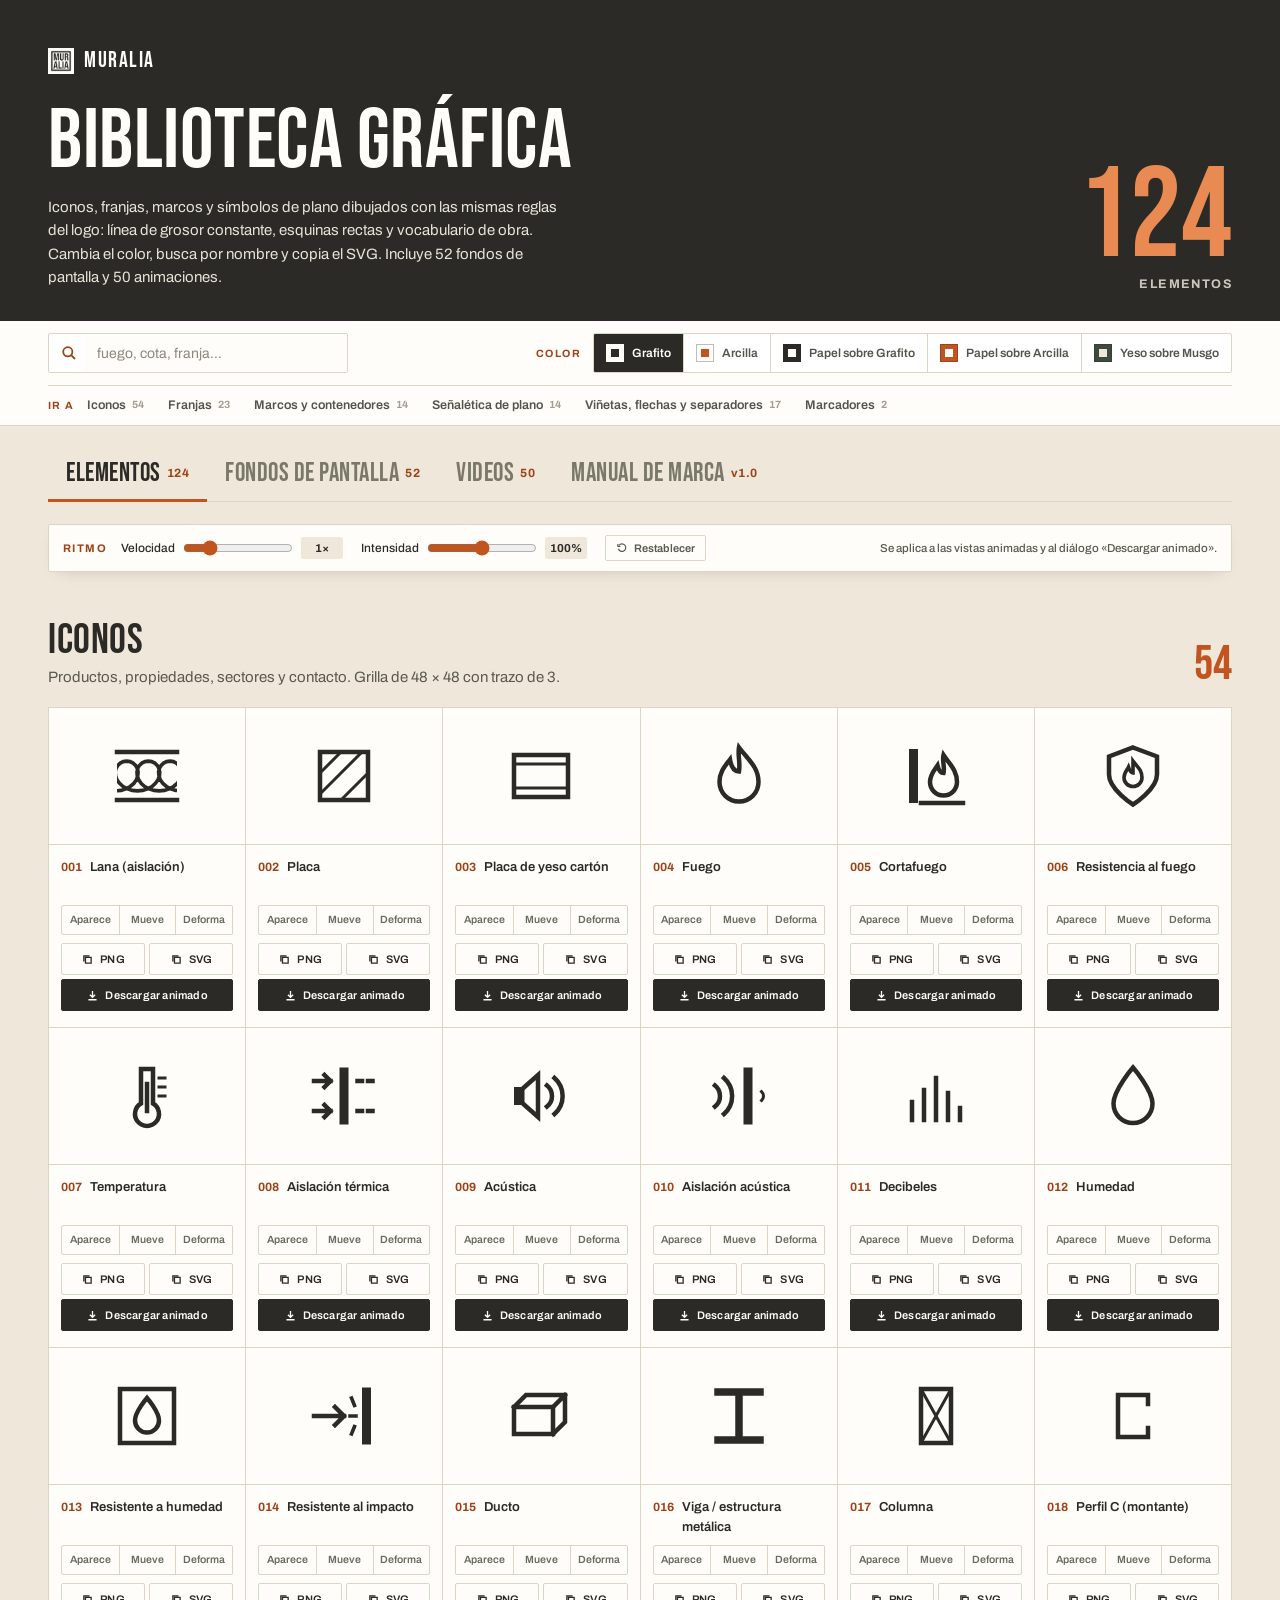
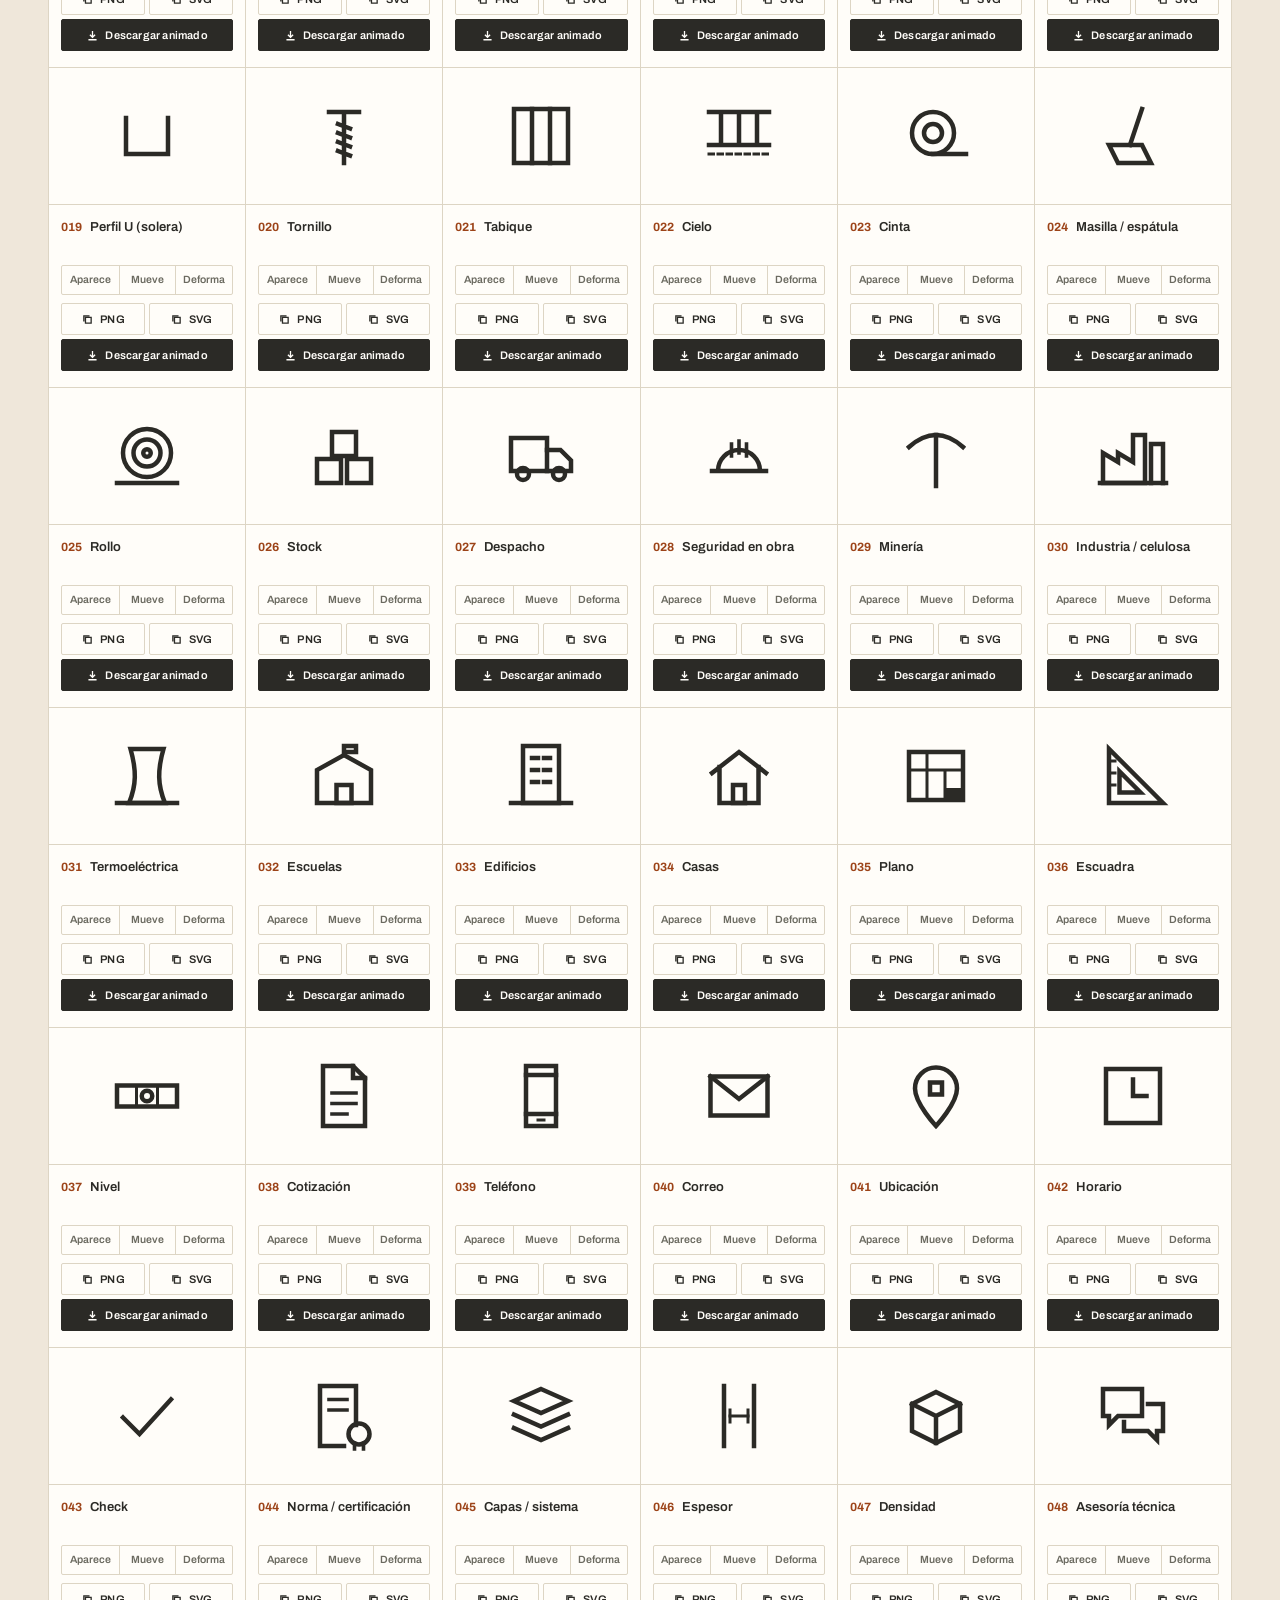
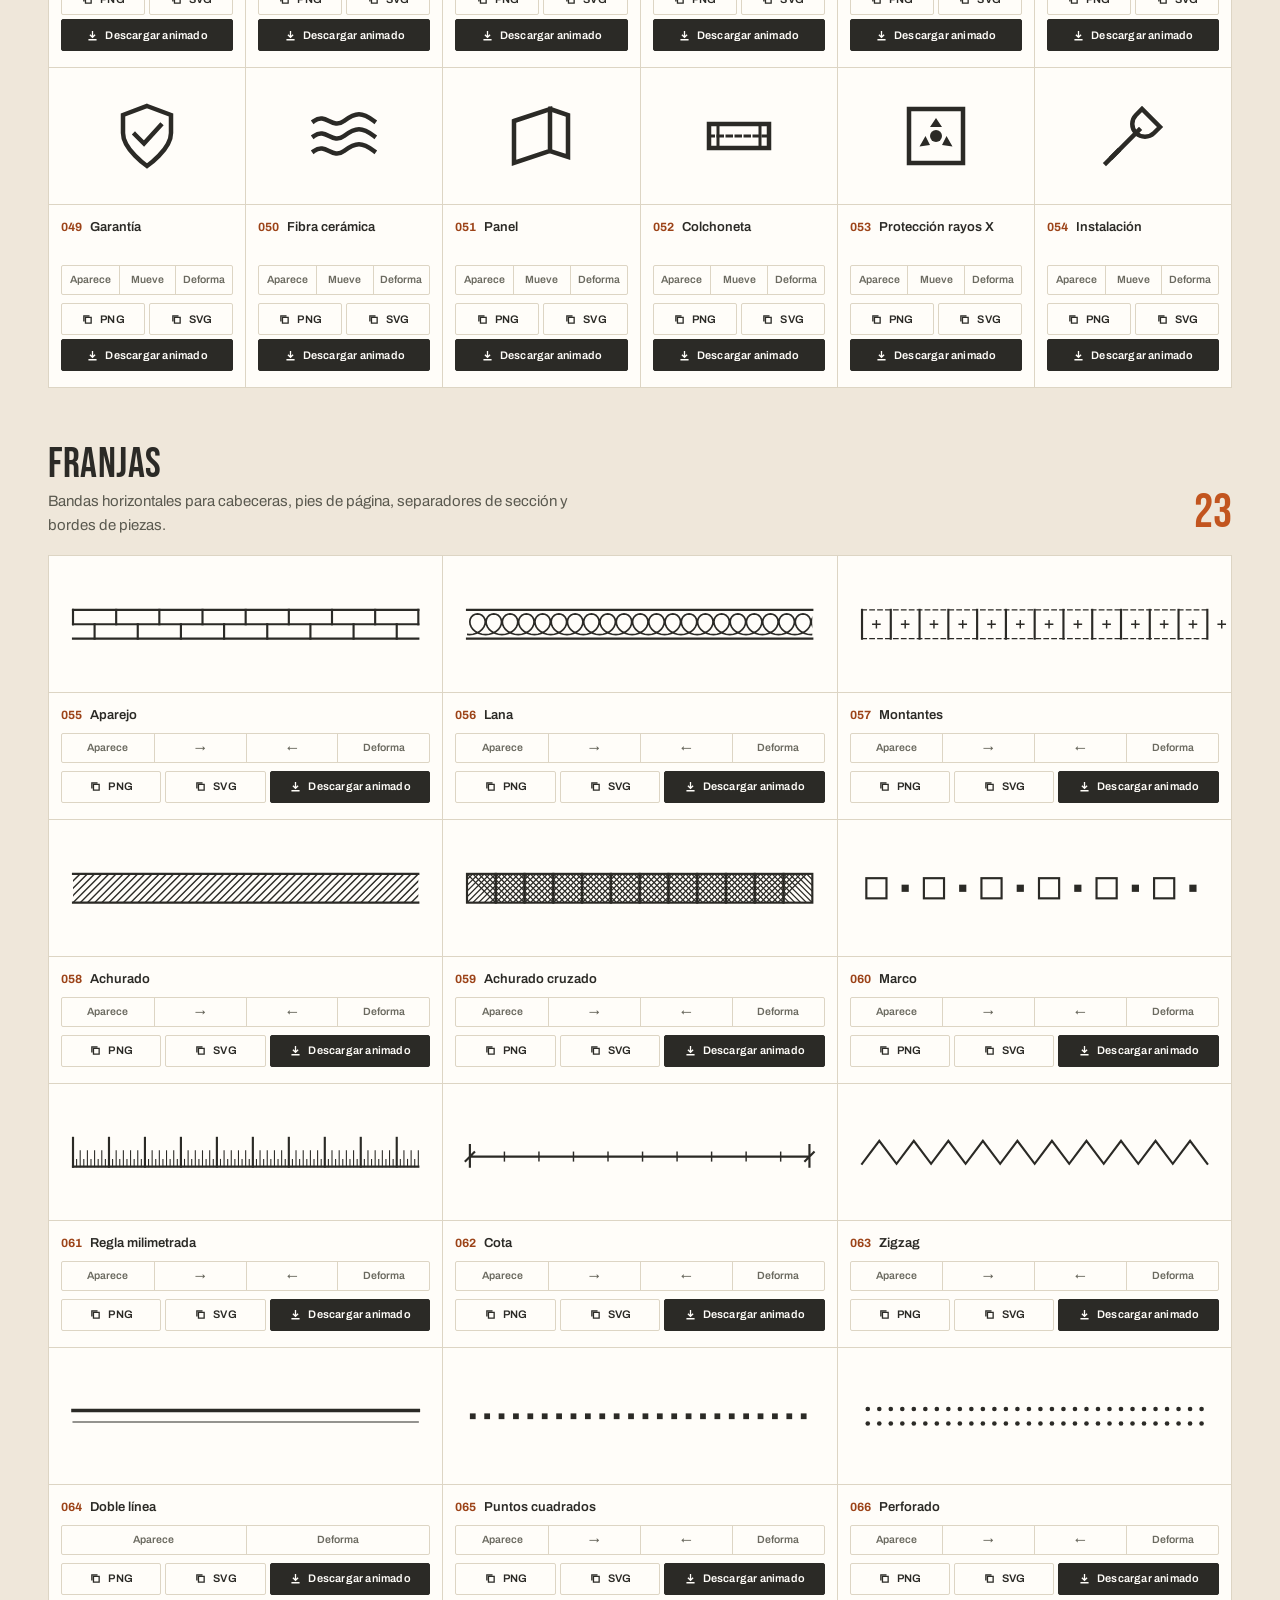
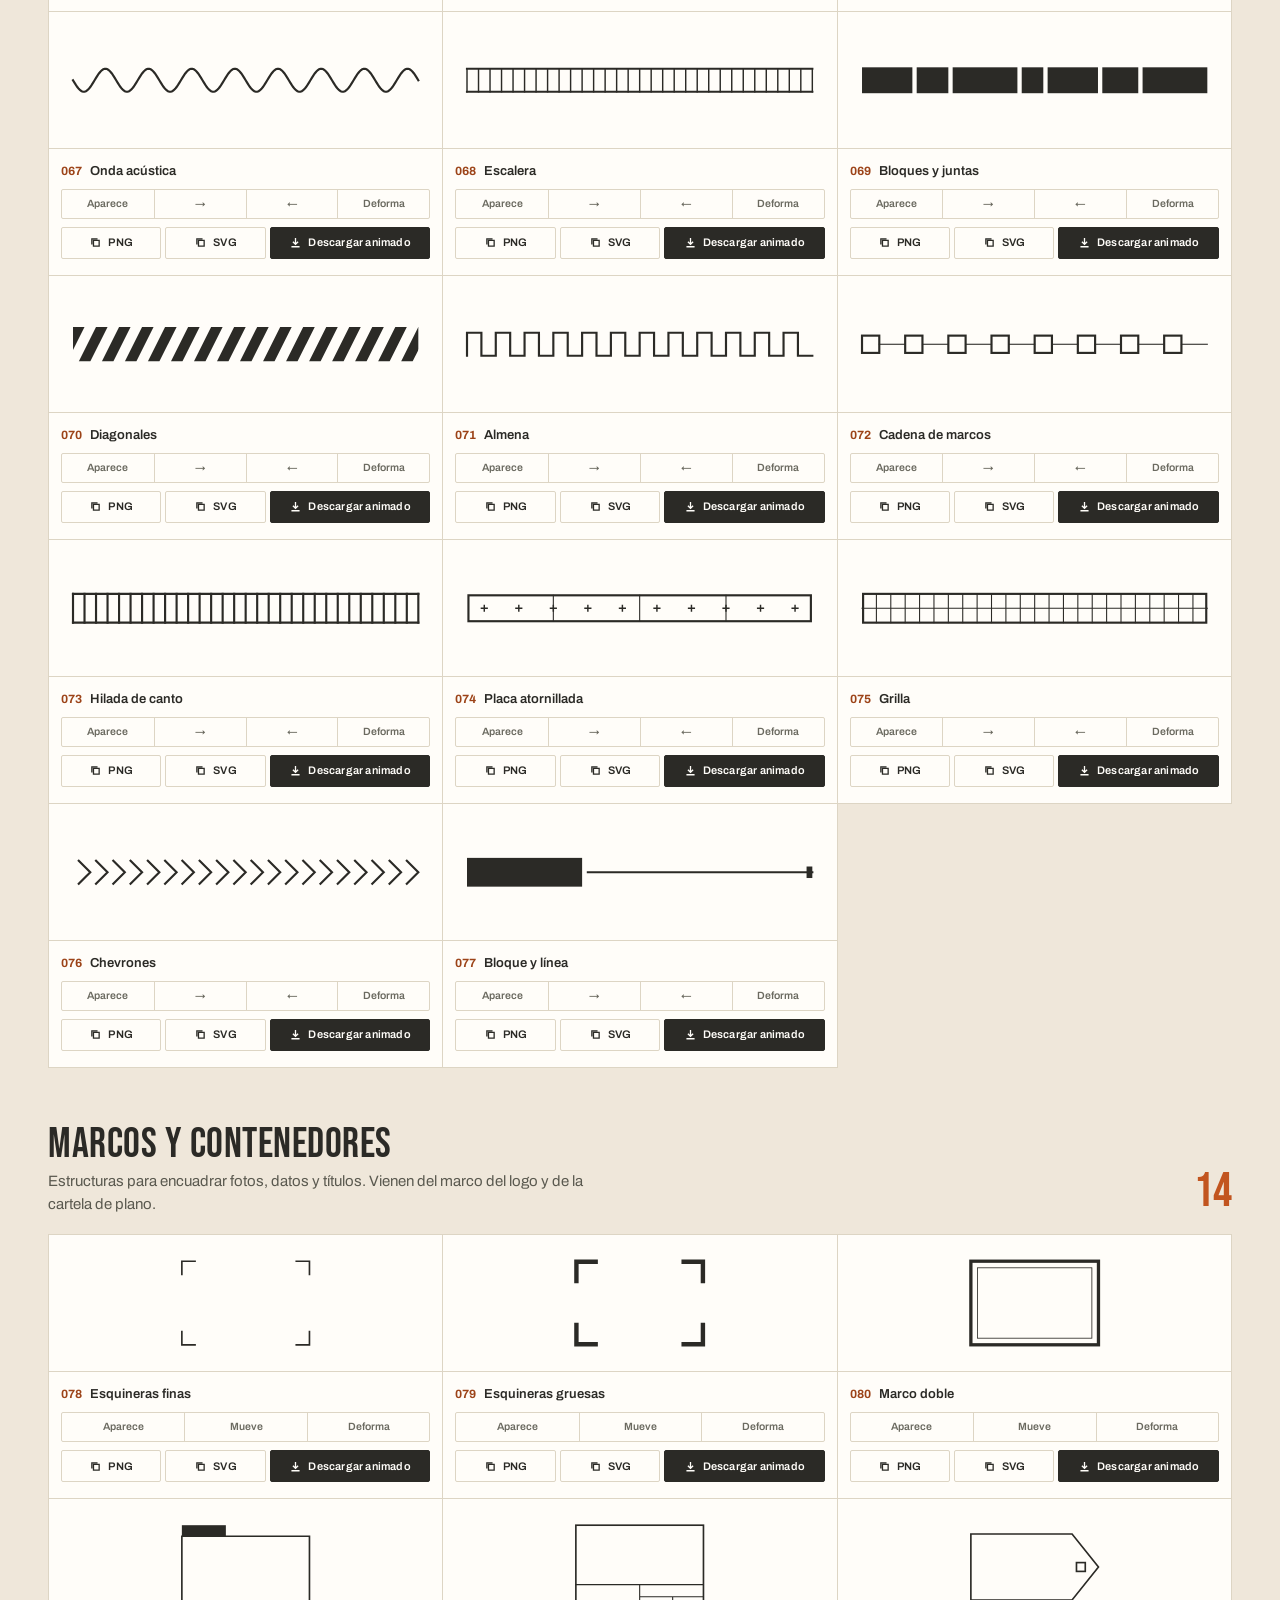
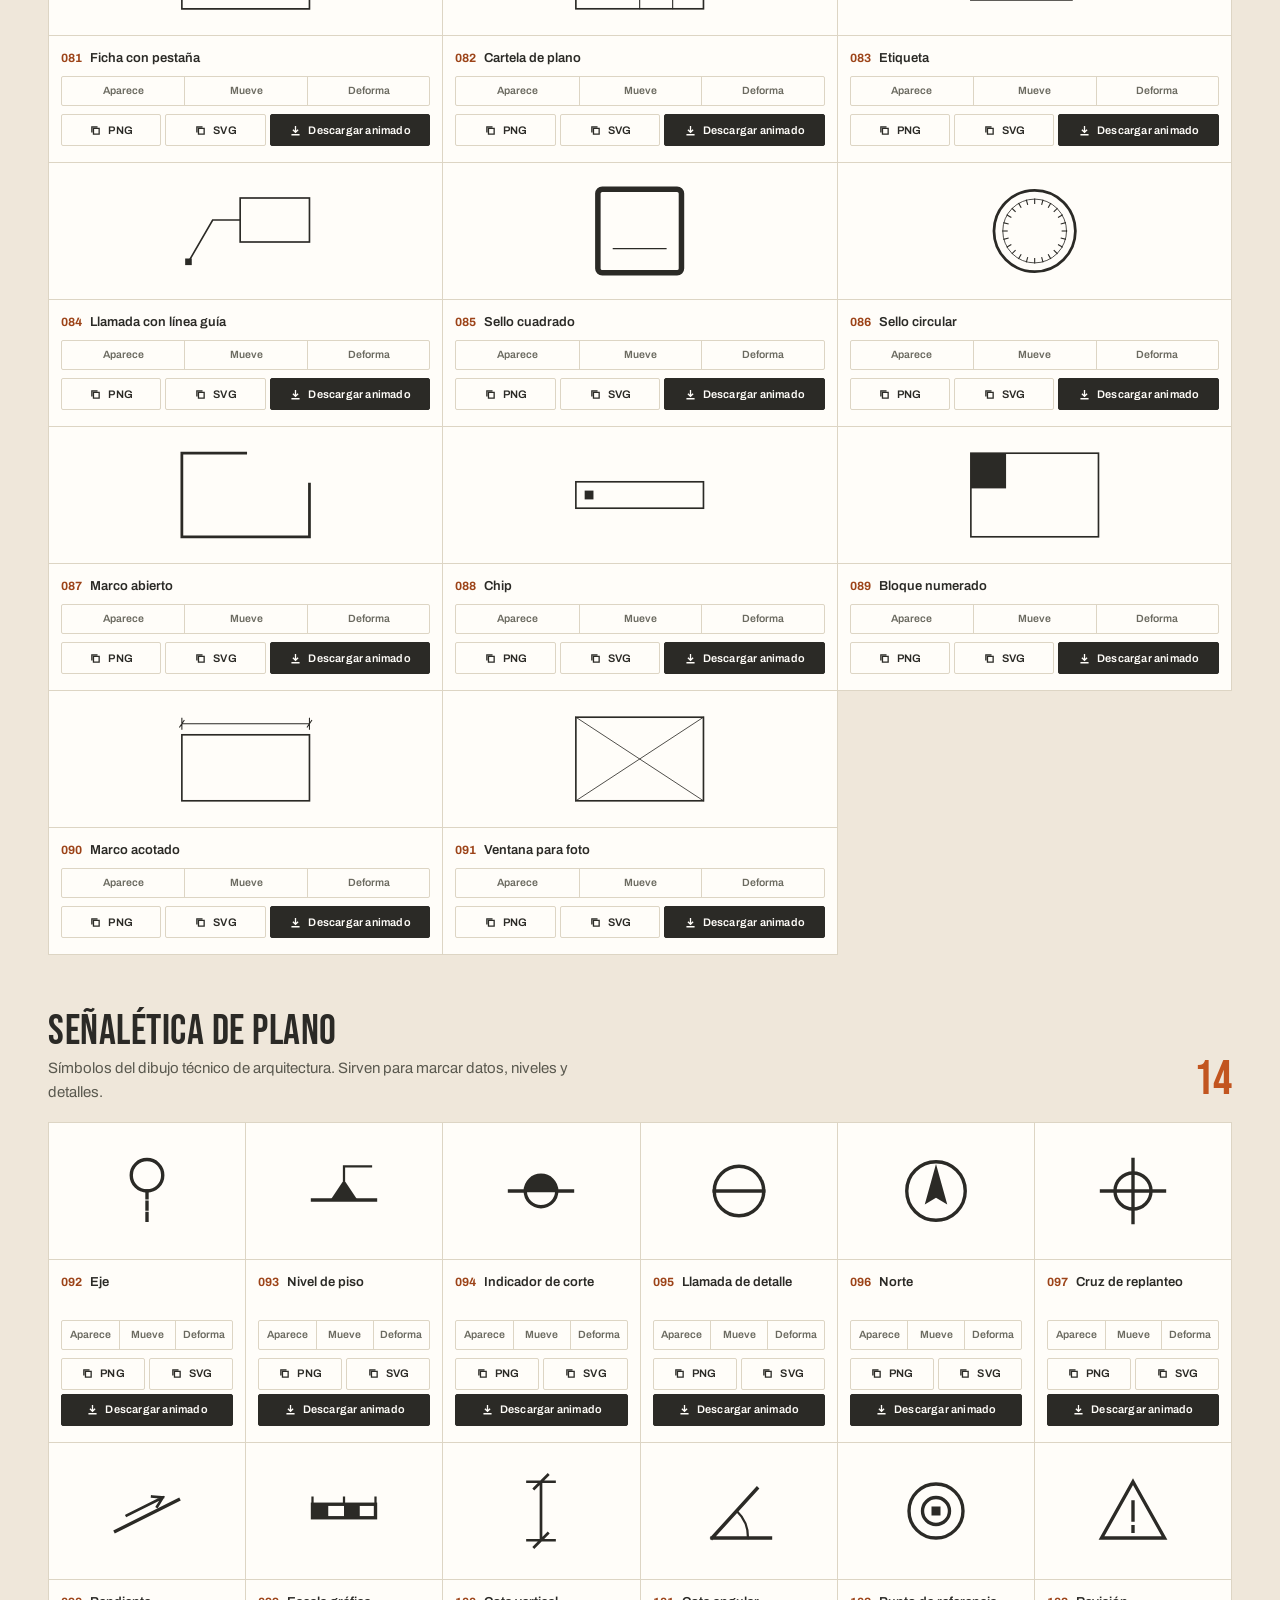
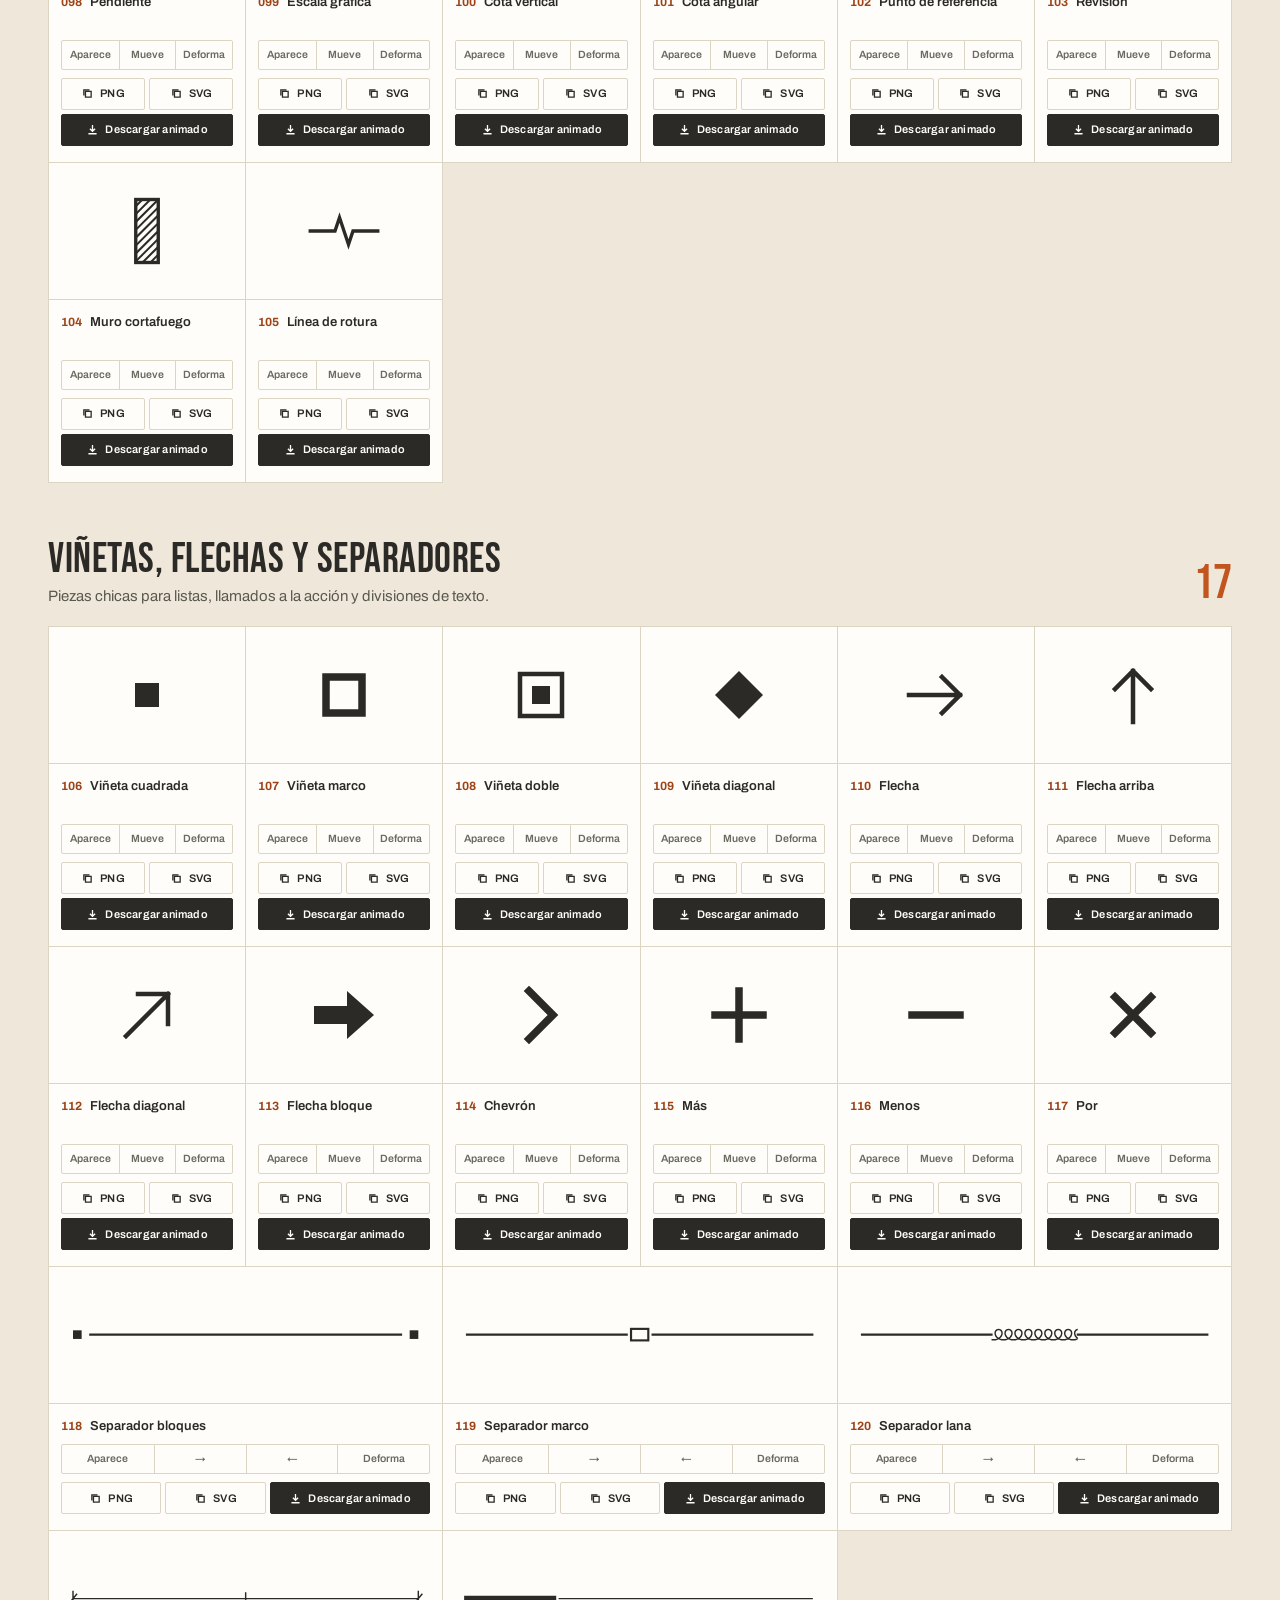
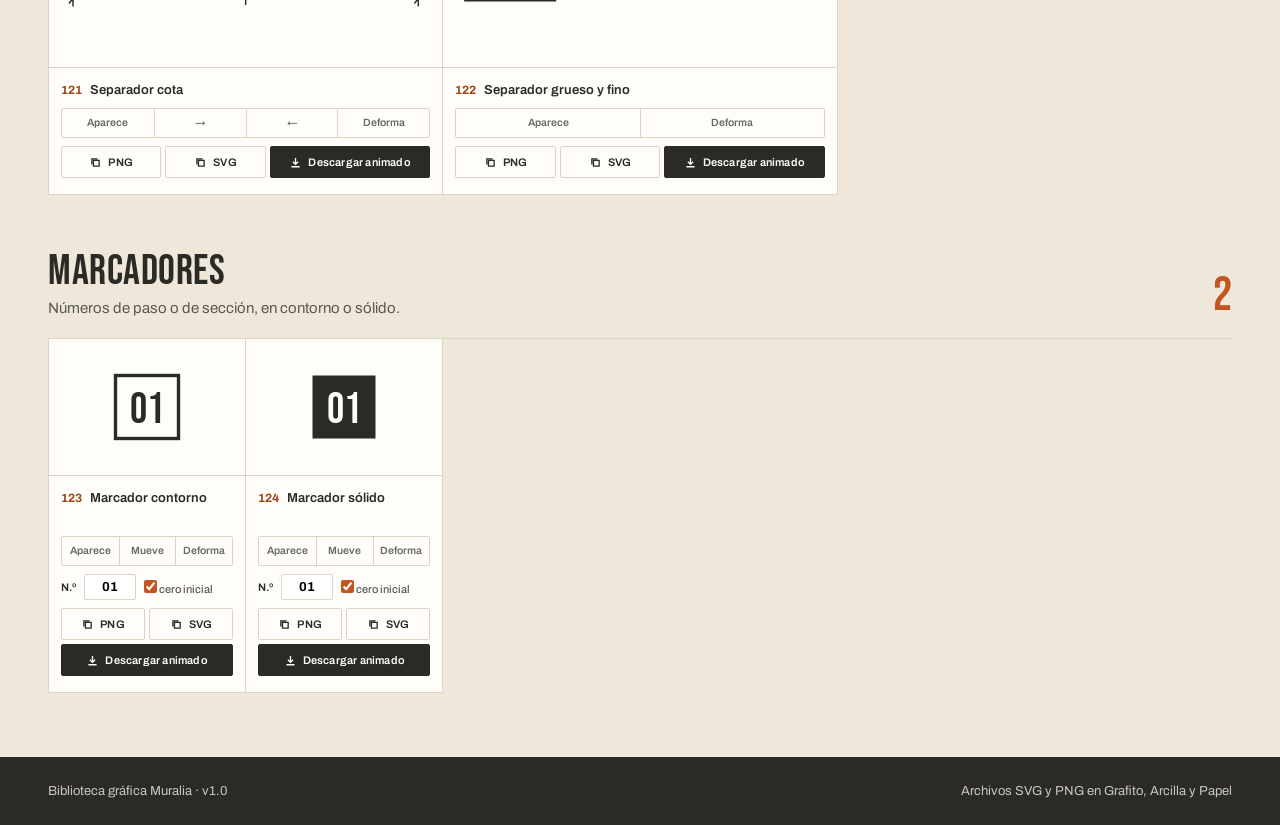
==== commit 71e5c46c: "Pestañas fijas al desplazarse y nueva pestaña Manual de marca Las pestañas quedan fijas bajo la barr" ====
--- a/index.html
+++ b/index.html
@@ -15,7 +15,86 @@
 .vv{display:flex;gap:4px;align-items:center;margin-top:6px}.vv button{appearance:none;border:1px solid var(--line);background:var(--paper);font:700 11px 'Archivo';padding:2px 8px;cursor:pointer;color:var(--graphite)}
 .vv button[aria-pressed="true"]{background:var(--graphite);color:var(--paper);border-color:var(--graphite)}.vv em{font:11px 'Archivo';color:var(--muted);margin-left:4px}
 /*/VIDEOS-CSS*/
-</style></head><body>
+</style><style>/*MANUAL-CSS*/@font-face{font-family:'mmAnton';src:url('manual/04_Tipografias/Anton/Anton-Regular.ttf') format('truetype');font-weight:400;font-display:swap}@font-face{font-family:'mmOswald';src:url('manual/04_Tipografias/Oswald/Oswald-300.ttf') format('truetype');font-weight:300;font-display:swap}@font-face{font-family:'mmOswald';src:url('manual/04_Tipografias/Oswald/Oswald-400.ttf') format('truetype');font-weight:400;font-display:swap}@font-face{font-family:'mmOswald';src:url('manual/04_Tipografias/Oswald/Oswald-500.ttf') format('truetype');font-weight:500;font-display:swap}@font-face{font-family:'mmOswald';src:url('manual/04_Tipografias/Oswald/Oswald-600.ttf') format('truetype');font-weight:600;font-display:swap}@font-face{font-family:'mmOswald';src:url('manual/04_Tipografias/Oswald/Oswald-700.ttf') format('truetype');font-weight:700;font-display:swap}@font-face{font-family:'mmBigShoulders';src:url('manual/04_Tipografias/Big_Shoulders_Display/BigShouldersDisplay-400.ttf') format('truetype');font-weight:400;font-display:swap}@font-face{font-family:'mmBigShoulders';src:url('manual/04_Tipografias/Big_Shoulders_Display/BigShouldersDisplay-600.ttf') format('truetype');font-weight:600;font-display:swap}@font-face{font-family:'mmBigShoulders';src:url('manual/04_Tipografias/Big_Shoulders_Display/BigShouldersDisplay-800.ttf') format('truetype');font-weight:800;font-display:swap}@font-face{font-family:'mmBigShoulders';src:url('manual/04_Tipografias/Big_Shoulders_Display/BigShouldersDisplay-900.ttf') format('truetype');font-weight:900;font-display:swap}@font-face{font-family:'mmAlfaSlab';src:url('manual/04_Tipografias/Alfa_Slab_One/AlfaSlabOne-Regular.ttf') format('truetype');font-weight:400;font-display:swap}
+#pane-manual{padding-bottom:40px}
+.mm-head{display:flex;flex-wrap:wrap;gap:16px 32px;align-items:flex-end;justify-content:space-between;margin:28px 0 18px}
+.mm-head p{max-width:640px;margin:0;color:var(--muted)}
+.mm-acts,.mm-dl,.mm-files{display:flex;flex-wrap:wrap;gap:6px}
+.mm-b{display:inline-flex;align-items:center;gap:6px;height:32px;padding:0 12px;border:1px solid var(--line);background:var(--paper);color:var(--graphite);font:600 12px 'Archivo',sans-serif;text-decoration:none;border-radius:2px;white-space:nowrap}
+.mm-b::before{content:"";width:12px;height:12px;background:currentColor;-webkit-mask:var(--mm-dl) center/contain no-repeat;mask:var(--mm-dl) center/contain no-repeat}
+.mm-b:hover{border-color:var(--clay);color:var(--clay-dark)}
+.mm-b.pri{background:var(--graphite);border-color:var(--graphite);color:var(--paper)}
+.mm-b.pri:hover{background:var(--clay-dark);border-color:var(--clay-dark);color:var(--paper)}
+.mm-dl .mm-b{height:28px;padding:0 9px;font-size:11px}
+.mm-nav{position:sticky;top:calc(var(--barh,0px) + var(--tabh,0px));z-index:3;display:flex;gap:0;overflow-x:auto;scrollbar-width:none;background:var(--plaster);border-bottom:1px solid var(--line);margin-bottom:8px}
+.mm-nav a{padding:12px 14px 10px;font:600 12.5px 'Archivo',sans-serif;color:#55544c;text-decoration:none;border-bottom:2px solid transparent;white-space:nowrap}
+.mm-nav a:first-child{padding-left:0}
+.mm-nav a:hover,.mm-nav a.on{color:var(--graphite);border-bottom-color:var(--clay)}
+.mm-sec{padding:32px 0 16px;scroll-margin-top:calc(var(--barh,0px) + var(--tabh,0px) + 48px)}
+.mm-sh{display:flex;flex-wrap:wrap;align-items:baseline;gap:6px 24px;margin-bottom:18px}
+.mm-sh h2{font:400 40px/1 'Bebas Neue','Oswald',sans-serif;margin:0;letter-spacing:.3px}
+.mm-sh p{margin:0;max-width:720px;color:var(--muted)}
+.mm-h3{font:700 11px 'Archivo',sans-serif;letter-spacing:1.4px;text-transform:uppercase;color:var(--clay-dark);margin:26px 0 10px}
+.mm-view{background:var(--paper);border:1px solid var(--line)}
+.mm-stage{position:relative;background:#E6DDCD;padding:24px;display:grid;place-items:center}
+.mm-stage img{display:block;width:100%;max-width:1040px;height:auto;box-shadow:0 10px 30px -14px rgba(43,42,38,.45)}
+.mm-arr{position:absolute;top:50%;transform:translateY(-50%);width:40px;height:56px;border:1px solid var(--line);background:var(--paper);font:400 30px/1 'Archivo';color:var(--graphite);cursor:pointer;border-radius:2px}
+.mm-arr:hover{border-color:var(--clay);color:var(--clay-dark)}
+.mm-arr.prev{left:12px}.mm-arr.next{right:12px}
+.mm-cap{display:flex;gap:6px 16px;align-items:baseline;flex-wrap:wrap;padding:12px 16px;border-top:1px solid var(--line)}
+.mm-cap span{font:700 11px 'Archivo';letter-spacing:1.3px;text-transform:uppercase;color:var(--clay-dark)}
+.mm-cap b{font:600 15px 'Archivo'}
+.mm-cap em{margin-left:auto;font:700 12px 'Archivo';font-style:normal;color:var(--muted)}
+.mm-thumbs{list-style:none;margin:12px 0 0;padding:0;display:grid;grid-template-columns:repeat(8,minmax(0,1fr));gap:8px}
+.mm-thumbs button{appearance:none;display:block;width:100%;padding:0;border:1px solid var(--line);background:var(--paper);cursor:pointer;text-align:left;border-radius:2px;overflow:hidden}
+.mm-thumbs img{display:block;width:100%;height:auto;aspect-ratio:1600/1131;object-fit:cover}
+.mm-thumbs span{display:flex;gap:6px;padding:6px 8px;font:600 11px/1.3 'Archivo';color:#55544c;min-height:30px}
+.mm-thumbs i{font-style:normal;font-weight:700;color:var(--clay-dark)}
+.mm-thumbs button:hover{border-color:var(--clay)}
+.mm-thumbs button[aria-pressed="true"]{border-color:var(--graphite);box-shadow:0 0 0 1px var(--graphite)}
+.mm-rules{display:grid;grid-template-columns:repeat(4,minmax(0,1fr)) 2fr;border:1px solid var(--line);background:var(--paper)}
+.mm-rules div{padding:12px 14px;border-left:1px solid var(--line);display:grid;gap:2px}
+.mm-rules div:first-child{border-left:0}
+.mm-rules b{font:700 10.5px 'Archivo';letter-spacing:1.3px;text-transform:uppercase;color:var(--clay-dark)}
+.mm-rules span{font-size:13px}
+.mm-grid{display:grid;grid-template-columns:repeat(4,minmax(0,1fr));border-top:1px solid var(--line);border-left:1px solid var(--line)}
+.mm-grid.pat{grid-template-columns:repeat(6,minmax(0,1fr))}
+.mm-card{margin:0;background:var(--paper);border-right:1px solid var(--line);border-bottom:1px solid var(--line);display:flex;flex-direction:column;min-width:0}
+.mm-pv{height:176px;display:grid;place-items:center;padding:28px;box-sizing:border-box;border-bottom:1px solid var(--line)}
+.mm-pv img{max-width:100%;max-height:100%;width:auto;height:112px}
+.mm-pv.full{padding:0}.mm-pv.full img{width:100%;height:100%;object-fit:cover;max-height:none}
+.mm-pv.tile{background-size:80px 80px;background-repeat:repeat;padding:0}
+.mm-card figcaption{padding:12px 12px 14px;display:grid;grid-template-columns:minmax(0,1fr)!important;gap:8px;align-content:start;flex:1;border-top:0;font-size:13px}
+.mm-card figcaption b{font:600 13px 'Archivo'}
+.mm-card figcaption small{color:var(--muted);font-size:12px;margin-top:-6px}
+.mm-pal{display:grid;grid-template-columns:repeat(6,minmax(0,1fr));border:1px solid var(--line);background:var(--paper)}
+.mm-sw{appearance:none;border:0;border-left:1px solid var(--line);background:none;padding:0;text-align:left;cursor:pointer;display:flex;flex-direction:column;font:inherit;color:inherit}
+.mm-sw:first-child{border-left:0}
+.mm-sw .chip{height:136px;padding:14px;display:flex;flex-direction:column;justify-content:flex-end;gap:2px;border-bottom:1px solid var(--line)}
+.mm-sw .chip b{font:400 24px/1 'Bebas Neue','Oswald',sans-serif;letter-spacing:.4px}
+.mm-sw .chip em{font:700 12px 'Archivo';font-style:normal;opacity:.85}
+.mm-sw .meta{padding:12px 14px 14px;display:grid;gap:3px;font-size:12px;color:var(--muted)}
+.mm-sw code{font:700 11.5px ui-monospace,monospace;color:var(--graphite)}
+.mm-sw small{margin-top:4px;font-size:12px;line-height:1.4}
+.mm-sw:hover .chip{box-shadow:inset 0 0 0 3px rgba(255,253,249,.35)}
+.mm-sw.ok .chip em::after{content:" · copiado"}
+.mm-files{margin-top:12px}
+.mm-fonts{display:grid;grid-template-columns:repeat(2,minmax(0,1fr));border-top:1px solid var(--line);border-left:1px solid var(--line)}
+.mm-font{background:var(--paper);border-right:1px solid var(--line);border-bottom:1px solid var(--line);padding:20px 20px 18px;display:grid;gap:12px;align-content:start;min-width:0}
+.mm-font header{display:flex;justify-content:space-between;align-items:baseline;gap:12px}
+.mm-font header span{font:700 10.5px 'Archivo';letter-spacing:1.3px;text-transform:uppercase;color:var(--clay-dark)}
+.mm-font h3{margin:0;font-size:26px;font-weight:400;order:-1}
+.mm-font .spec{margin:0;font-size:34px;line-height:1.05;color:var(--graphite);overflow-wrap:anywhere}
+.mm-font .abc{margin:0;font-size:16px;line-height:1.4;color:var(--muted);overflow-wrap:anywhere}
+.mm-font .use{margin:0;font-size:13px;color:var(--muted)}
+@media (max-width:1000px){.mm-grid{grid-template-columns:repeat(2,minmax(0,1fr))}.mm-grid.pat{grid-template-columns:repeat(3,minmax(0,1fr))}.mm-pal{grid-template-columns:repeat(3,minmax(0,1fr))}
+  .mm-sw:nth-child(4){border-left:0}.mm-sw:nth-child(n+4){border-top:1px solid var(--line)}.mm-thumbs{grid-template-columns:repeat(4,minmax(0,1fr))}
+  .mm-rules{grid-template-columns:repeat(2,minmax(0,1fr))}.mm-rules div:nth-child(odd){border-left:0}.mm-rules div:nth-child(n+3){border-top:1px solid var(--line)}.mm-rules .no{grid-column:1/-1}}
+@media (max-width:640px){.mm-fonts{grid-template-columns:1fr}.mm-pal{grid-template-columns:repeat(2,minmax(0,1fr))}.mm-sw:nth-child(odd){border-left:0}.mm-sw:nth-child(4){border-left:1px solid var(--line)}
+  .mm-sw:nth-child(n+3){border-top:1px solid var(--line)}.mm-thumbs{grid-template-columns:repeat(3,minmax(0,1fr))}.mm-stage{padding:10px}.mm-arr{width:32px;height:44px;font-size:24px}
+  .mm-arr.prev{left:4px}.mm-arr.next{right:4px}.mm-pv{height:140px;padding:20px}.mm-font .spec{font-size:26px}.mm-sh h2{font-size:34px}}
+/*/MANUAL-CSS*/</style>
+</head><body>
 <title>Biblioteca gráfica Muralia</title>
 <link rel="stylesheet" href="https://fonts.googleapis.com/css2?family=Bebas+Neue&family=Archivo:wght@400;600;700&display=swap">
 <style>
@@ -146,6 +225,7 @@
 <button type="button" role="tab" id="tab-el" aria-controls="pane-el" aria-selected="true">Elementos<span>124</span></button>
 <button type="button" role="tab" id="tab-fondos" aria-controls="fondos" aria-selected="false">Fondos de pantalla<span>52</span></button>
 <button type="button" role="tab" id="tab-videos" aria-controls="pane-videos" aria-selected="false">Videos<span>50</span></button>
+<button type="button" role="tab" id="tab-manual" aria-controls="pane-manual" aria-selected="false">Manual de marca<span>v1.0</span></button>
 </div>
 <div class="pane" id="pane-el" role="tabpanel" aria-labelledby="tab-el"><section class="cat" id="iconos"><div class="ch"><h2>Iconos</h2><p>Productos, propiedades, sectores y contacto. Grilla de 48 × 48 con trazo de 3.</p><span class="cnt">54</span></div><div class="grid"><figure class="t" data-name="lana (aislación) lana"><div class="pv"><svg viewBox="0 0 48 48" xmlns="http://www.w3.org/2000/svg" aria-hidden="true"><g fill="none" stroke="currentColor" stroke-width="3" stroke-linecap="square" stroke-linejoin="miter"><clipPath id="u1cl"><rect x="4" y="8" width="40" height="32"/></clipPath><path d="M4 8H44M4 40H44"/><g clip-path="url(#u1cl)" stroke-width="2.4"><polyline points="-4.0,14.1 -6.2,14.4 -8.3,15.4 -10.0,17.0 -11.1,19.0 -11.6,21.4 -11.4,24.0 -10.4,26.6 -8.7,28.9 -6.4,31.0 -3.5,32.6 -0.2,33.6 3.2,33.9 6.7,33.6 9.9,32.6 12.8,31.0 15.2,29.0 16.9,26.6 17.8,24.0 18.1,21.4 17.6,19.0 16.4,17.0 14.7,15.4 12.7,14.4 10.5,14.1 8.2,14.4 6.2,15.4 4.5,17.0 3.3,19.1 2.8,21.4 3.1,24.0 4.0,26.6 5.7,28.9 8.1,31.0 11.0,32.6 14.2,33.6 17.7,33.9 21.1,33.6 24.4,32.6 27.3,31.0 29.6,28.9 31.3,26.6 32.3,24.0 32.5,21.4 32.0,19.1 30.9,17.0 29.2,15.4 27.1,14.4 24.9,14.1 22.7,14.4 20.6,15.4 18.9,17.0 17.8,19.0 17.3,21.4 17.5,24.0 18.5,26.6 20.2,29.0 22.5,31.0 25.4,32.6 28.7,33.6 32.1,33.9 35.6,33.6 38.8,32.6 41.7,31.0 44.1,29.0 45.8,26.6 46.7,24.0 47.0,21.4 46.5,19.0 45.3,17.0 43.6,15.4 41.6,14.4 39.4,14.1 37.1,14.4 35.1,15.4 33.4,17.0 32.2,19.0 31.7,21.4 32.0,24.0 32.9,26.6 34.6,29.0 37.0,31.0 39.9,32.6 43.1,33.6 46.6,33.9 50.0,33.6 53.3,32.6 56.2,31.0 58.5,29.0 60.2,26.6 61.2,24.0 61.4,21.4 60.9,19.0 59.8,17.0 58.1,15.4 56.1,14.4 53.8,14.1 51.6,14.4 49.5,15.4 47.8,17.0 46.7,19.1 46.2,21.4 46.4,24.0 47.4,26.6 49.1,28.9 51.4,31.0 54.3,32.6 57.6,33.6 61.0,33.9 64.5,33.6 67.7,32.6 70.6,31.0 73.0,28.9 74.7,26.6 75.6,24.0 75.9,21.4 75.4,19.1 74.2,17.0 72.6,15.4 70.5,14.4 68.3,14.1"/></g></g></svg></div><figcaption><span class="n">001</span><span class="nm">Lana (aislación)</span><span class="acts"><button type="button" class="cp" data-k="png" data-i="0">Copiar PNG</button><button type="button" class="cp" data-k="svg" data-i="0">Copiar SVG</button></span></figcaption></figure><figure class="t" data-name="placa placa"><div class="pv"><svg viewBox="0 0 48 48" xmlns="http://www.w3.org/2000/svg" aria-hidden="true"><g fill="none" stroke="currentColor" stroke-width="3" stroke-linecap="square" stroke-linejoin="miter"><rect x="8" y="8" width="32" height="32"/><path d="M8 22L22 8M8 36L36 8M22 40L40 22" stroke-width="2"/></g></svg></div><figcaption><span class="n">002</span><span class="nm">Placa</span><span class="acts"><button type="button" class="cp" data-k="png" data-i="1">Copiar PNG</button><button type="button" class="cp" data-k="svg" data-i="1">Copiar SVG</button></span></figcaption></figure><figure class="t" data-name="placa de yeso cartón placa-yeso"><div class="pv"><svg viewBox="0 0 48 48" xmlns="http://www.w3.org/2000/svg" aria-hidden="true"><g fill="none" stroke="currentColor" stroke-width="3" stroke-linecap="square" stroke-linejoin="miter"><rect x="6" y="10" width="36" height="28"/><path d="M6 16H42M6 32H42" stroke-width="2"/></g></svg></div><figcaption><span class="n">003</span><span class="nm">Placa de yeso cartón</span><span class="acts"><button type="button" class="cp" data-k="png" data-i="2">Copiar PNG</button><button type="button" class="cp" data-k="svg" data-i="2">Copiar SVG</button></span></figcaption></figure><figure class="t" data-name="fuego fuego"><div class="pv"><svg viewBox="0 0 48 48" xmlns="http://www.w3.org/2000/svg" aria-hidden="true"><g fill="none" stroke="currentColor" stroke-width="3" stroke-linecap="square" stroke-linejoin="miter"><path d="M24 5C30 13 37 18 37 28A13 13 0 0 1 11 28C11 21 15 17 18 13C19 19 21 21 24 21C25 15 23 10 24 5Z"/></g></svg></div><figcaption><span class="n">004</span><span class="nm">Fuego</span><span class="acts"><button type="button" class="cp" data-k="png" data-i="3">Copiar PNG</button><button type="button" class="cp" data-k="svg" data-i="3">Copiar SVG</button></span></figcaption></figure><figure class="t" data-name="cortafuego cortafuego"><div class="pv"><svg viewBox="0 0 48 48" xmlns="http://www.w3.org/2000/svg" aria-hidden="true"><g fill="none" stroke="currentColor" stroke-width="3" stroke-linecap="square" stroke-linejoin="miter"><rect x="6" y="6" width="6" height="36" fill="currentColor" stroke="none"/><path d="M29 10C33 16 38 20 38 28A9 9 0 0 1 20 28C20 23 23 20 25 17C26 21 27 22 29 22C30 18 28 14 29 10Z"/><path d="M14 42H42"/></g></svg></div><figcaption><span class="n">005</span><span class="nm">Cortafuego</span><span class="acts"><button type="button" class="cp" data-k="png" data-i="4">Copiar PNG</button><button type="button" class="cp" data-k="svg" data-i="4">Copiar SVG</button></span></figcaption></figure><figure class="t" data-name="resistencia al fuego resistencia-fuego"><div class="pv"><svg viewBox="0 0 48 48" xmlns="http://www.w3.org/2000/svg" aria-hidden="true"><g fill="none" stroke="currentColor" stroke-width="3" stroke-linecap="square" stroke-linejoin="miter"><path d="M24 5L40 11V23C40 33 24 43 24 43C24 43 8 33 8 23V11Z"/><path d="M24 14C27 18 30 20 30 25A6 6 0 0 1 18 25C18 22 20 20 21 18C22 21 23 22 24 22Z" stroke-width="2.4"/></g></svg></div><figcaption><span class="n">006</span><span class="nm">Resistencia al fuego</span><span class="acts"><button type="button" class="cp" data-k="png" data-i="5">Copiar PNG</button><button type="button" class="cp" data-k="svg" data-i="5">Copiar SVG</button></span></figcaption></figure><figure class="t" data-name="temperatura termometro"><div class="pv"><svg viewBox="0 0 48 48" xmlns="http://www.w3.org/2000/svg" aria-hidden="true"><g fill="none" stroke="currentColor" stroke-width="3" stroke-linecap="square" stroke-linejoin="miter"><path d="M20 6H28V29A8 8 0 1 1 20 29Z"/><path d="M24 16V34"/><path d="M32 12H36M32 18H36M32 24H36" stroke-width="2"/></g></svg></div><figcaption><span class="n">007</span><span class="nm">Temperatura</span><span class="acts"><button type="button" class="cp" data-k="png" data-i="6">Copiar PNG</button><button type="button" class="cp" data-k="svg" data-i="6">Copiar SVG</button></span></figcaption></figure><figure class="t" data-name="aislación térmica aislacion-termica"><div class="pv"><svg viewBox="0 0 48 48" xmlns="http://www.w3.org/2000/svg" aria-hidden="true"><g fill="none" stroke="currentColor" stroke-width="3" stroke-linecap="square" stroke-linejoin="miter"><rect x="21" y="5" width="6" height="38" fill="currentColor" stroke="none"/><path d="M4 14H15M11 10L15 14L11 18M4 34H15M11 30L15 34L11 38"/><path d="M33 14H44M33 34H44" stroke-dasharray="3 4"/></g></svg></div><figcaption><span class="n">008</span><span class="nm">Aislación térmica</span><span class="acts"><button type="button" class="cp" data-k="png" data-i="7">Copiar PNG</button><button type="button" class="cp" data-k="svg" data-i="7">Copiar SVG</button></span></figcaption></figure><figure class="t" data-name="acústica acustica"><div class="pv"><svg viewBox="0 0 48 48" xmlns="http://www.w3.org/2000/svg" aria-hidden="true"><g fill="none" stroke="currentColor" stroke-width="3" stroke-linecap="square" stroke-linejoin="miter"><rect x="6" y="18" width="7" height="12" fill="currentColor" stroke="none"/><path d="M13 18L22 10V38L13 30"/><path d="M28 17A9 9 0 0 1 28 31M33 12A16 16 0 0 1 33 36"/></g></svg></div><figcaption><span class="n">009</span><span class="nm">Acústica</span><span class="acts"><button type="button" class="cp" data-k="png" data-i="8">Copiar PNG</button><button type="button" class="cp" data-k="svg" data-i="8">Copiar SVG</button></span></figcaption></figure><figure class="t" data-name="aislación acústica aislacion-acustica"><div class="pv"><svg viewBox="0 0 48 48" xmlns="http://www.w3.org/2000/svg" aria-hidden="true"><g fill="none" stroke="currentColor" stroke-width="3" stroke-linecap="square" stroke-linejoin="miter"><rect x="27" y="5" width="6" height="38" fill="currentColor" stroke="none"/><path d="M8 17A9 9 0 0 1 8 31M14 12A16 16 0 0 1 14 36"/><path d="M39 21A4 4 0 0 1 39 27" stroke-width="2"/></g></svg></div><figcaption><span class="n">010</span><span class="nm">Aislación acústica</span><span class="acts"><button type="button" class="cp" data-k="png" data-i="9">Copiar PNG</button><button type="button" class="cp" data-k="svg" data-i="9">Copiar SVG</button></span></figcaption></figure><figure class="t" data-name="decibeles decibeles"><div class="pv"><svg viewBox="0 0 48 48" xmlns="http://www.w3.org/2000/svg" aria-hidden="true"><g fill="none" stroke="currentColor" stroke-width="3" stroke-linecap="square" stroke-linejoin="miter"><path d="M8 40V28M16 40V20M24 40V12M32 40V22M40 40V32"/></g></svg></div><figcaption><span class="n">011</span><span class="nm">Decibeles</span><span class="acts"><button type="button" class="cp" data-k="png" data-i="10">Copiar PNG</button><button type="button" class="cp" data-k="svg" data-i="10">Copiar SVG</button></span></figcaption></figure><figure class="t" data-name="humedad humedad"><div class="pv"><svg viewBox="0 0 48 48" xmlns="http://www.w3.org/2000/svg" aria-hidden="true"><g fill="none" stroke="currentColor" stroke-width="3" stroke-linecap="square" stroke-linejoin="miter"><path d="M24 5C24 5 11 20 11 29A13 13 0 0 0 37 29C37 20 24 5 24 5Z"/></g></svg></div><figcaption><span class="n">012</span><span class="nm">Humedad</span><span class="acts"><button type="button" class="cp" data-k="png" data-i="11">Copiar PNG</button><button type="button" class="cp" data-k="svg" data-i="11">Copiar SVG</button></span></figcaption></figure><figure class="t" data-name="resistente a humedad resistente-humedad"><div class="pv"><svg viewBox="0 0 48 48" xmlns="http://www.w3.org/2000/svg" aria-hidden="true"><g fill="none" stroke="currentColor" stroke-width="3" stroke-linecap="square" stroke-linejoin="miter"><rect x="6" y="6" width="36" height="36"/><path d="M24 12C24 12 16 21 16 27A8 8 0 0 0 32 27C32 21 24 12 24 12Z"/></g></svg></div><figcaption><span class="n">013</span><span class="nm">Resistente a humedad</span><span class="acts"><button type="button" class="cp" data-k="png" data-i="12">Copiar PNG</button><button type="button" class="cp" data-k="svg" data-i="12">Copiar SVG</button></span></figcaption></figure><figure class="t" data-name="resistente al impacto impacto"><div class="pv"><svg viewBox="0 0 48 48" xmlns="http://www.w3.org/2000/svg" aria-hidden="true"><g fill="none" stroke="currentColor" stroke-width="3" stroke-linecap="square" stroke-linejoin="miter"><rect x="36" y="5" width="6" height="38" fill="currentColor" stroke="none"/><path d="M4 24H24M18 18L24 24L18 30"/><path d="M29 12L31 17M29 36L31 31M28 24H32" stroke-width="2.4"/></g></svg></div><figcaption><span class="n">014</span><span class="nm">Resistente al impacto</span><span class="acts"><button type="button" class="cp" data-k="png" data-i="13">Copiar PNG</button><button type="button" class="cp" data-k="svg" data-i="13">Copiar SVG</button></span></figcaption></figure><figure class="t" data-name="ducto ducto"><div class="pv"><svg viewBox="0 0 48 48" xmlns="http://www.w3.org/2000/svg" aria-hidden="true"><g fill="none" stroke="currentColor" stroke-width="3" stroke-linecap="square" stroke-linejoin="miter"><path d="M6 18H32V36H6Z"/><path d="M6 18L14 10H40V28L32 36M32 18L40 10"/></g></svg></div><figcaption><span class="n">015</span><span class="nm">Ducto</span><span class="acts"><button type="button" class="cp" data-k="png" data-i="14">Copiar PNG</button><button type="button" class="cp" data-k="svg" data-i="14">Copiar SVG</button></span></figcaption></figure><figure class="t" data-name="viga / estructura metálica viga"><div class="pv"><svg viewBox="0 0 48 48" xmlns="http://www.w3.org/2000/svg" aria-hidden="true"><g fill="none" stroke="currentColor" stroke-width="3" stroke-linecap="square" stroke-linejoin="miter"><path d="M10 8H38M10 40H38M24 8V40" stroke-width="5"/></g></svg></div><figcaption><span class="n">016</span><span class="nm">Viga / estructura metálica</span><span class="acts"><button type="button" class="cp" data-k="png" data-i="15">Copiar PNG</button><button type="button" class="cp" data-k="svg" data-i="15">Copiar SVG</button></span></figcaption></figure><figure class="t" data-name="columna columna"><div class="pv"><svg viewBox="0 0 48 48" xmlns="http://www.w3.org/2000/svg" aria-hidden="true"><g fill="none" stroke="currentColor" stroke-width="3" stroke-linecap="square" stroke-linejoin="miter"><rect x="14" y="6" width="20" height="36"/><path d="M14 6L34 42M34 6L14 42" stroke-width="2"/></g></svg></div><figcaption><span class="n">017</span><span class="nm">Columna</span><span class="acts"><button type="button" class="cp" data-k="png" data-i="16">Copiar PNG</button><button type="button" class="cp" data-k="svg" data-i="16">Copiar SVG</button></span></figcaption></figure><figure class="t" data-name="perfil c (montante) perfil-c"><div class="pv"><svg viewBox="0 0 48 48" xmlns="http://www.w3.org/2000/svg" aria-hidden="true"><g fill="none" stroke="currentColor" stroke-width="3" stroke-linecap="square" stroke-linejoin="miter"><path d="M34 16V10H14V38H34V32"/></g></svg></div><figcaption><span class="n">018</span><span class="nm">Perfil C (montante)</span><span class="acts"><button type="button" class="cp" data-k="png" data-i="17">Copiar PNG</button><button type="button" class="cp" data-k="svg" data-i="17">Copiar SVG</button></span></figcaption></figure><figure class="t" data-name="perfil u (solera) perfil-u"><div class="pv"><svg viewBox="0 0 48 48" xmlns="http://www.w3.org/2000/svg" aria-hidden="true"><g fill="none" stroke="currentColor" stroke-width="3" stroke-linecap="square" stroke-linejoin="miter"><path d="M10 12V36H38V12"/></g></svg></div><figcaption><span class="n">019</span><span class="nm">Perfil U (solera)</span><span class="acts"><button type="button" class="cp" data-k="png" data-i="18">Copiar PNG</button><button type="button" class="cp" data-k="svg" data-i="18">Copiar SVG</button></span></figcaption></figure><figure class="t" data-name="tornillo tornillo"><div class="pv"><svg viewBox="0 0 48 48" xmlns="http://www.w3.org/2000/svg" aria-hidden="true"><g fill="none" stroke="currentColor" stroke-width="3" stroke-linecap="square" stroke-linejoin="miter"><path d="M14 8H34M24 8V42M20 16L28 19M20 22L28 25M20 28L28 31M20 34L28 37" /></g></svg></div><figcaption><span class="n">020</span><span class="nm">Tornillo</span><span class="acts"><button type="button" class="cp" data-k="png" data-i="19">Copiar PNG</button><button type="button" class="cp" data-k="svg" data-i="19">Copiar SVG</button></span></figcaption></figure><figure class="t" data-name="tabique tabique"><div class="pv"><svg viewBox="0 0 48 48" xmlns="http://www.w3.org/2000/svg" aria-hidden="true"><g fill="none" stroke="currentColor" stroke-width="3" stroke-linecap="square" stroke-linejoin="miter"><rect x="6" y="6" width="36" height="36"/><path d="M18 6V42M30 6V42" stroke-dasharray="4 3"/></g></svg></div><figcaption><span class="n">021</span><span class="nm">Tabique</span><span class="acts"><button type="button" class="cp" data-k="png" data-i="20">Copiar PNG</button><button type="button" class="cp" data-k="svg" data-i="20">Copiar SVG</button></span></figcaption></figure><figure class="t" data-name="cielo cielo"><div class="pv"><svg viewBox="0 0 48 48" xmlns="http://www.w3.org/2000/svg" aria-hidden="true"><g fill="none" stroke="currentColor" stroke-width="3" stroke-linecap="square" stroke-linejoin="miter"><path d="M4 8H44M4 30H44M12 8V30M24 8V30M36 8V30" /><path d="M4 36H44" stroke-width="2" stroke-dasharray="3 3"/></g></svg></div><figcaption><span class="n">022</span><span class="nm">Cielo</span><span class="acts"><button type="button" class="cp" data-k="png" data-i="21">Copiar PNG</button><button type="button" class="cp" data-k="svg" data-i="21">Copiar SVG</button></span></figcaption></figure><figure class="t" data-name="cinta cinta"><div class="pv"><svg viewBox="0 0 48 48" xmlns="http://www.w3.org/2000/svg" aria-hidden="true"><g fill="none" stroke="currentColor" stroke-width="3" stroke-linecap="square" stroke-linejoin="miter"><circle cx="22" cy="22" r="14"/><circle cx="22" cy="22" r="6"/><path d="M22 36H44"/></g></svg></div><figcaption><span class="n">023</span><span class="nm">Cinta</span><span class="acts"><button type="button" class="cp" data-k="png" data-i="22">Copiar PNG</button><button type="button" class="cp" data-k="svg" data-i="22">Copiar SVG</button></span></figcaption></figure><figure class="t" data-name="masilla / espátula masilla"><div class="pv"><svg viewBox="0 0 48 48" xmlns="http://www.w3.org/2000/svg" aria-hidden="true"><g fill="none" stroke="currentColor" stroke-width="3" stroke-linecap="square" stroke-linejoin="miter"><path d="M8 30H30L36 42H14Z"/><path d="M22 30L30 6"/></g></svg></div><figcaption><span class="n">024</span><span class="nm">Masilla / espátula</span><span class="acts"><button type="button" class="cp" data-k="png" data-i="23">Copiar PNG</button><button type="button" class="cp" data-k="svg" data-i="23">Copiar SVG</button></span></figcaption></figure><figure class="t" data-name="rollo rollo"><div class="pv"><svg viewBox="0 0 48 48" xmlns="http://www.w3.org/2000/svg" aria-hidden="true"><g fill="none" stroke="currentColor" stroke-width="3" stroke-linecap="square" stroke-linejoin="miter"><circle cx="24" cy="22" r="16"/><circle cx="24" cy="22" r="9"/><circle cx="24" cy="22" r="2.5"/><path d="M4 42H44"/></g></svg></div><figcaption><span class="n">025</span><span class="nm">Rollo</span><span class="acts"><button type="button" class="cp" data-k="png" data-i="24">Copiar PNG</button><button type="button" class="cp" data-k="svg" data-i="24">Copiar SVG</button></span></figcaption></figure><figure class="t" data-name="stock stock"><div class="pv"><svg viewBox="0 0 48 48" xmlns="http://www.w3.org/2000/svg" aria-hidden="true"><g fill="none" stroke="currentColor" stroke-width="3" stroke-linecap="square" stroke-linejoin="miter"><rect x="6" y="26" width="16" height="16"/><rect x="26" y="26" width="16" height="16"/><rect x="16" y="8" width="16" height="16"/></g></svg></div><figcaption><span class="n">026</span><span class="nm">Stock</span><span class="acts"><button type="button" class="cp" data-k="png" data-i="25">Copiar PNG</button><button type="button" class="cp" data-k="svg" data-i="25">Copiar SVG</button></span></figcaption></figure><figure class="t" data-name="despacho despacho"><div class="pv"><svg viewBox="0 0 48 48" xmlns="http://www.w3.org/2000/svg" aria-hidden="true"><g fill="none" stroke="currentColor" stroke-width="3" stroke-linecap="square" stroke-linejoin="miter"><path d="M4 12H28V34H4Z"/><path d="M28 20H37L44 27V34H28"/><circle cx="12" cy="36" r="4"/><circle cx="36" cy="36" r="4"/></g></svg></div><figcaption><span class="n">027</span><span class="nm">Despacho</span><span class="acts"><button type="button" class="cp" data-k="png" data-i="26">Copiar PNG</button><button type="button" class="cp" data-k="svg" data-i="26">Copiar SVG</button></span></figcaption></figure><figure class="t" data-name="seguridad en obra casco"><div class="pv"><svg viewBox="0 0 48 48" xmlns="http://www.w3.org/2000/svg" aria-hidden="true"><g fill="none" stroke="currentColor" stroke-width="3" stroke-linecap="square" stroke-linejoin="miter"><path d="M6 34H42M10 34A14 14 0 0 1 38 34"/><path d="M24 14V22M19 16V24M29 16V24" stroke-width="2.4"/></g></svg></div><figcaption><span class="n">028</span><span class="nm">Seguridad en obra</span><span class="acts"><button type="button" class="cp" data-k="png" data-i="27">Copiar PNG</button><button type="button" class="cp" data-k="svg" data-i="27">Copiar SVG</button></span></figcaption></figure><figure class="t" data-name="minería mineria"><div class="pv"><svg viewBox="0 0 48 48" xmlns="http://www.w3.org/2000/svg" aria-hidden="true"><g fill="none" stroke="currentColor" stroke-width="3" stroke-linecap="square" stroke-linejoin="miter"><path d="M6 18Q24 2 42 18"/><path d="M24 10V44"/></g></svg></div><figcaption><span class="n">029</span><span class="nm">Minería</span><span class="acts"><button type="button" class="cp" data-k="png" data-i="28">Copiar PNG</button><button type="button" class="cp" data-k="svg" data-i="28">Copiar SVG</button></span></figcaption></figure><figure class="t" data-name="industria / celulosa celulosa"><div class="pv"><svg viewBox="0 0 48 48" xmlns="http://www.w3.org/2000/svg" aria-hidden="true"><g fill="none" stroke="currentColor" stroke-width="3" stroke-linecap="square" stroke-linejoin="miter"><path d="M4 42V22L14 28V22L24 28V10H32V42Z"/><path d="M36 42V16H44V42" /><path d="M2 42H46"/></g></svg></div><figcaption><span class="n">030</span><span class="nm">Industria / celulosa</span><span class="acts"><button type="button" class="cp" data-k="png" data-i="29">Copiar PNG</button><button type="button" class="cp" data-k="svg" data-i="29">Copiar SVG</button></span></figcaption></figure><figure class="t" data-name="termoeléctrica termoelectrica"><div class="pv"><svg viewBox="0 0 48 48" xmlns="http://www.w3.org/2000/svg" aria-hidden="true"><g fill="none" stroke="currentColor" stroke-width="3" stroke-linecap="square" stroke-linejoin="miter"><path d="M12 42C17 30 17 20 13 6H35C31 20 31 30 36 42Z"/><path d="M4 42H44"/></g></svg></div><figcaption><span class="n">031</span><span class="nm">Termoeléctrica</span><span class="acts"><button type="button" class="cp" data-k="png" data-i="30">Copiar PNG</button><button type="button" class="cp" data-k="svg" data-i="30">Copiar SVG</button></span></figcaption></figure><figure class="t" data-name="escuelas escuela"><div class="pv"><svg viewBox="0 0 48 48" xmlns="http://www.w3.org/2000/svg" aria-hidden="true"><g fill="none" stroke="currentColor" stroke-width="3" stroke-linecap="square" stroke-linejoin="miter"><path d="M6 42V20L24 10L42 20V42Z"/><rect x="19" y="30" width="10" height="12"/><path d="M24 10V4H32V8H24"/></g></svg></div><figcaption><span class="n">032</span><span class="nm">Escuelas</span><span class="acts"><button type="button" class="cp" data-k="png" data-i="31">Copiar PNG</button><button type="button" class="cp" data-k="svg" data-i="31">Copiar SVG</button></span></figcaption></figure><figure class="t" data-name="edificios edificio"><div class="pv"><svg viewBox="0 0 48 48" xmlns="http://www.w3.org/2000/svg" aria-hidden="true"><g fill="none" stroke="currentColor" stroke-width="3" stroke-linecap="square" stroke-linejoin="miter"><rect x="12" y="4" width="24" height="38"/><path d="M18 12H22M26 12H30M18 20H22M26 20H30M18 28H22M26 28H30"/><path d="M4 42H44"/></g></svg></div><figcaption><span class="n">033</span><span class="nm">Edificios</span><span class="acts"><button type="button" class="cp" data-k="png" data-i="32">Copiar PNG</button><button type="button" class="cp" data-k="svg" data-i="32">Copiar SVG</button></span></figcaption></figure><figure class="t" data-name="casas casa"><div class="pv"><svg viewBox="0 0 48 48" xmlns="http://www.w3.org/2000/svg" aria-hidden="true"><g fill="none" stroke="currentColor" stroke-width="3" stroke-linecap="square" stroke-linejoin="miter"><path d="M6 22L24 8L42 22M11 18V42H37V18"/><rect x="20" y="30" width="8" height="12"/></g></svg></div><figcaption><span class="n">034</span><span class="nm">Casas</span><span class="acts"><button type="button" class="cp" data-k="png" data-i="33">Copiar PNG</button><button type="button" class="cp" data-k="svg" data-i="33">Copiar SVG</button></span></figcaption></figure><figure class="t" data-name="plano plano"><div class="pv"><svg viewBox="0 0 48 48" xmlns="http://www.w3.org/2000/svg" aria-hidden="true"><g fill="none" stroke="currentColor" stroke-width="3" stroke-linecap="square" stroke-linejoin="miter"><rect x="6" y="8" width="36" height="32"/><path d="M6 20H42M18 8V40M30 20V40" stroke-width="2"/><rect x="30" y="32" width="12" height="8" fill="currentColor" stroke="none"/></g></svg></div><figcaption><span class="n">035</span><span class="nm">Plano</span><span class="acts"><button type="button" class="cp" data-k="png" data-i="34">Copiar PNG</button><button type="button" class="cp" data-k="svg" data-i="34">Copiar SVG</button></span></figcaption></figure><figure class="t" data-name="escuadra escuadra"><div class="pv"><svg viewBox="0 0 48 48" xmlns="http://www.w3.org/2000/svg" aria-hidden="true"><g fill="none" stroke="currentColor" stroke-width="3" stroke-linecap="square" stroke-linejoin="miter"><path d="M8 6V42H44Z"/><path d="M15 21V35H29Z"/><path d="M8 14H12M8 22H12M8 30H12" stroke-width="2"/></g></svg></div><figcaption><span class="n">036</span><span class="nm">Escuadra</span><span class="acts"><button type="button" class="cp" data-k="png" data-i="35">Copiar PNG</button><button type="button" class="cp" data-k="svg" data-i="35">Copiar SVG</button></span></figcaption></figure><figure class="t" data-name="nivel nivel"><div class="pv"><svg viewBox="0 0 48 48" xmlns="http://www.w3.org/2000/svg" aria-hidden="true"><g fill="none" stroke="currentColor" stroke-width="3" stroke-linecap="square" stroke-linejoin="miter"><rect x="4" y="17" width="40" height="14"/><circle cx="24" cy="24" r="3.5"/><path d="M17 17V31M31 17V31" stroke-width="2"/></g></svg></div><figcaption><span class="n">037</span><span class="nm">Nivel</span><span class="acts"><button type="button" class="cp" data-k="png" data-i="36">Copiar PNG</button><button type="button" class="cp" data-k="svg" data-i="36">Copiar SVG</button></span></figcaption></figure><figure class="t" data-name="cotización cotizacion"><div class="pv"><svg viewBox="0 0 48 48" xmlns="http://www.w3.org/2000/svg" aria-hidden="true"><g fill="none" stroke="currentColor" stroke-width="3" stroke-linecap="square" stroke-linejoin="miter"><path d="M10 4H30L38 12V44H10Z"/><path d="M30 4V12H38"/><path d="M16 22H32M16 29H32M16 36H26" stroke-width="2.4"/></g></svg></div><figcaption><span class="n">038</span><span class="nm">Cotización</span><span class="acts"><button type="button" class="cp" data-k="png" data-i="37">Copiar PNG</button><button type="button" class="cp" data-k="svg" data-i="37">Copiar SVG</button></span></figcaption></figure><figure class="t" data-name="teléfono telefono"><div class="pv"><svg viewBox="0 0 48 48" xmlns="http://www.w3.org/2000/svg" aria-hidden="true"><g fill="none" stroke="currentColor" stroke-width="3" stroke-linecap="square" stroke-linejoin="miter"><rect x="14" y="4" width="20" height="40"/><path d="M14 10H34M14 36H34"/><path d="M22 40H26" stroke-width="2"/></g></svg></div><figcaption><span class="n">039</span><span class="nm">Teléfono</span><span class="acts"><button type="button" class="cp" data-k="png" data-i="38">Copiar PNG</button><button type="button" class="cp" data-k="svg" data-i="38">Copiar SVG</button></span></figcaption></figure><figure class="t" data-name="correo correo"><div class="pv"><svg viewBox="0 0 48 48" xmlns="http://www.w3.org/2000/svg" aria-hidden="true"><g fill="none" stroke="currentColor" stroke-width="3" stroke-linecap="square" stroke-linejoin="miter"><rect x="5" y="11" width="38" height="26"/><path d="M5 11L24 26L43 11"/></g></svg></div><figcaption><span class="n">040</span><span class="nm">Correo</span><span class="acts"><button type="button" class="cp" data-k="png" data-i="39">Copiar PNG</button><button type="button" class="cp" data-k="svg" data-i="39">Copiar SVG</button></span></figcaption></figure><figure class="t" data-name="ubicación ubicacion"><div class="pv"><svg viewBox="0 0 48 48" xmlns="http://www.w3.org/2000/svg" aria-hidden="true"><g fill="none" stroke="currentColor" stroke-width="3" stroke-linecap="square" stroke-linejoin="miter"><path d="M24 44C24 44 10 29 10 19A14 14 0 0 1 38 19C38 29 24 44 24 44Z"/><rect x="20" y="15" width="8" height="8"/></g></svg></div><figcaption><span class="n">041</span><span class="nm">Ubicación</span><span class="acts"><button type="button" class="cp" data-k="png" data-i="40">Copiar PNG</button><button type="button" class="cp" data-k="svg" data-i="40">Copiar SVG</button></span></figcaption></figure><figure class="t" data-name="horario horario"><div class="pv"><svg viewBox="0 0 48 48" xmlns="http://www.w3.org/2000/svg" aria-hidden="true"><g fill="none" stroke="currentColor" stroke-width="3" stroke-linecap="square" stroke-linejoin="miter"><rect x="6" y="6" width="36" height="36"/><path d="M24 13V24H33"/></g></svg></div><figcaption><span class="n">042</span><span class="nm">Horario</span><span class="acts"><button type="button" class="cp" data-k="png" data-i="41">Copiar PNG</button><button type="button" class="cp" data-k="svg" data-i="41">Copiar SVG</button></span></figcaption></figure><figure class="t" data-name="check check"><div class="pv"><svg viewBox="0 0 48 48" xmlns="http://www.w3.org/2000/svg" aria-hidden="true"><g fill="none" stroke="currentColor" stroke-width="3" stroke-linecap="square" stroke-linejoin="miter"><path d="M8 25L19 36L40 13"/></g></svg></div><figcaption><span class="n">043</span><span class="nm">Check</span><span class="acts"><button type="button" class="cp" data-k="png" data-i="42">Copiar PNG</button><button type="button" class="cp" data-k="svg" data-i="42">Copiar SVG</button></span></figcaption></figure><figure class="t" data-name="norma / certificación norma"><div class="pv"><svg viewBox="0 0 48 48" xmlns="http://www.w3.org/2000/svg" aria-hidden="true"><g fill="none" stroke="currentColor" stroke-width="3" stroke-linecap="square" stroke-linejoin="miter"><path d="M8 4H32V30M8 4V44H24"/><path d="M14 13H26M14 20H26" stroke-width="2.4"/><circle cx="34" cy="36" r="7"/><path d="M31 42V46M37 42V46" stroke-width="2.4"/></g></svg></div><figcaption><span class="n">044</span><span class="nm">Norma / certificación</span><span class="acts"><button type="button" class="cp" data-k="png" data-i="43">Copiar PNG</button><button type="button" class="cp" data-k="svg" data-i="43">Copiar SVG</button></span></figcaption></figure><figure class="t" data-name="capas / sistema capas"><div class="pv"><svg viewBox="0 0 48 48" xmlns="http://www.w3.org/2000/svg" aria-hidden="true"><g fill="none" stroke="currentColor" stroke-width="3" stroke-linecap="square" stroke-linejoin="miter"><path d="M24 6L42 14L24 22L6 14Z"/><path d="M6 23L24 31L42 23"/><path d="M6 32L24 40L42 32"/></g></svg></div><figcaption><span class="n">045</span><span class="nm">Capas / sistema</span><span class="acts"><button type="button" class="cp" data-k="png" data-i="44">Copiar PNG</button><button type="button" class="cp" data-k="svg" data-i="44">Copiar SVG</button></span></figcaption></figure><figure class="t" data-name="espesor espesor"><div class="pv"><svg viewBox="0 0 48 48" xmlns="http://www.w3.org/2000/svg" aria-hidden="true"><g fill="none" stroke="currentColor" stroke-width="3" stroke-linecap="square" stroke-linejoin="miter"><path d="M14 4V44M34 4V44"/><path d="M18 24H30" stroke-width="2"/><path d="M18 20V28M30 20V28" stroke-width="2"/></g></svg></div><figcaption><span class="n">046</span><span class="nm">Espesor</span><span class="acts"><button type="button" class="cp" data-k="png" data-i="45">Copiar PNG</button><button type="button" class="cp" data-k="svg" data-i="45">Copiar SVG</button></span></figcaption></figure><figure class="t" data-name="densidad densidad"><div class="pv"><svg viewBox="0 0 48 48" xmlns="http://www.w3.org/2000/svg" aria-hidden="true"><g fill="none" stroke="currentColor" stroke-width="3" stroke-linecap="square" stroke-linejoin="miter"><path d="M8 16L24 8L40 16V34L24 42L8 34Z"/><path d="M8 16L24 24L40 16M24 24V42"/></g></svg></div><figcaption><span class="n">047</span><span class="nm">Densidad</span><span class="acts"><button type="button" class="cp" data-k="png" data-i="46">Copiar PNG</button><button type="button" class="cp" data-k="svg" data-i="46">Copiar SVG</button></span></figcaption></figure><figure class="t" data-name="asesoría técnica asesoria"><div class="pv"><svg viewBox="0 0 48 48" xmlns="http://www.w3.org/2000/svg" aria-hidden="true"><g fill="none" stroke="currentColor" stroke-width="3" stroke-linecap="square" stroke-linejoin="miter"><path d="M4 6H30V24H14L8 30V24H4Z"/><path d="M34 16H44V34H40V40L34 34H18V28"/></g></svg></div><figcaption><span class="n">048</span><span class="nm">Asesoría técnica</span><span class="acts"><button type="button" class="cp" data-k="png" data-i="47">Copiar PNG</button><button type="button" class="cp" data-k="svg" data-i="47">Copiar SVG</button></span></figcaption></figure><figure class="t" data-name="garantía garantia"><div class="pv"><svg viewBox="0 0 48 48" xmlns="http://www.w3.org/2000/svg" aria-hidden="true"><g fill="none" stroke="currentColor" stroke-width="3" stroke-linecap="square" stroke-linejoin="miter"><path d="M24 4L40 10V22C40 33 24 44 24 44C24 44 8 33 8 22V10Z"/><path d="M16 23L22 29L33 17"/></g></svg></div><figcaption><span class="n">049</span><span class="nm">Garantía</span><span class="acts"><button type="button" class="cp" data-k="png" data-i="48">Copiar PNG</button><button type="button" class="cp" data-k="svg" data-i="48">Copiar SVG</button></span></figcaption></figure><figure class="t" data-name="fibra cerámica fibra"><div class="pv"><svg viewBox="0 0 48 48" xmlns="http://www.w3.org/2000/svg" aria-hidden="true"><g fill="none" stroke="currentColor" stroke-width="3" stroke-linecap="square" stroke-linejoin="miter"><path d="M4 14C12 8 16 20 24 14S36 8 44 14M4 24C12 18 16 30 24 24S36 18 44 24M4 34C12 28 16 40 24 34S36 28 44 34"/></g></svg></div><figcaption><span class="n">050</span><span class="nm">Fibra cerámica</span><span class="acts"><button type="button" class="cp" data-k="png" data-i="49">Copiar PNG</button><button type="button" class="cp" data-k="svg" data-i="49">Copiar SVG</button></span></figcaption></figure><figure class="t" data-name="panel panel"><div class="pv"><svg viewBox="0 0 48 48" xmlns="http://www.w3.org/2000/svg" aria-hidden="true"><g fill="none" stroke="currentColor" stroke-width="3" stroke-linecap="square" stroke-linejoin="miter"><path d="M6 14L30 6V34L6 42Z"/><path d="M30 6L42 10V38L30 34"/></g></svg></div><figcaption><span class="n">051</span><span class="nm">Panel</span><span class="acts"><button type="button" class="cp" data-k="png" data-i="50">Copiar PNG</button><button type="button" class="cp" data-k="svg" data-i="50">Copiar SVG</button></span></figcaption></figure><figure class="t" data-name="colchoneta colchoneta"><div class="pv"><svg viewBox="0 0 48 48" xmlns="http://www.w3.org/2000/svg" aria-hidden="true"><g fill="none" stroke="currentColor" stroke-width="3" stroke-linecap="square" stroke-linejoin="miter"><rect x="4" y="16" width="40" height="16"/><path d="M4 24H44" stroke-dasharray="3 3" stroke-width="2"/><path d="M10 16V32M38 16V32" stroke-width="2"/></g></svg></div><figcaption><span class="n">052</span><span class="nm">Colchoneta</span><span class="acts"><button type="button" class="cp" data-k="png" data-i="51">Copiar PNG</button><button type="button" class="cp" data-k="svg" data-i="51">Copiar SVG</button></span></figcaption></figure><figure class="t" data-name="protección rayos x rayos-x"><div class="pv"><svg viewBox="0 0 48 48" xmlns="http://www.w3.org/2000/svg" aria-hidden="true"><g fill="none" stroke="currentColor" stroke-width="3" stroke-linecap="square" stroke-linejoin="miter"><rect x="6" y="6" width="36" height="36"/><circle cx="24" cy="24" r="4" fill="currentColor" stroke="none"/><path d="M24 12L20 18H28Z M13 31L20 30L17 24Z M35 31L28 30L31 24Z" fill="currentColor" stroke="none"/></g></svg></div><figcaption><span class="n">053</span><span class="nm">Protección rayos X</span><span class="acts"><button type="button" class="cp" data-k="png" data-i="52">Copiar PNG</button><button type="button" class="cp" data-k="svg" data-i="52">Copiar SVG</button></span></figcaption></figure><figure class="t" data-name="instalación herramientas"><div class="pv"><svg viewBox="0 0 48 48" xmlns="http://www.w3.org/2000/svg" aria-hidden="true"><g fill="none" stroke="currentColor" stroke-width="3" stroke-linecap="square" stroke-linejoin="miter"><path d="M10 38L28 20"/><path d="M26 10A8 8 0 0 0 38 22L42 18L30 6Z"/><path d="M6 42L14 34"/></g></svg></div><figcaption><span class="n">054</span><span class="nm">Instalación</span><span class="acts"><button type="button" class="cp" data-k="png" data-i="53">Copiar PNG</button><button type="button" class="cp" data-k="svg" data-i="53">Copiar SVG</button></span></figcaption></figure></div></section><section class="cat" id="franjas"><div class="ch"><h2>Franjas</h2><p>Bandas horizontales para cabeceras, pies de página, separadores de sección y bordes de piezas.</p><span class="cnt">23</span></div><div class="grid"><figure class="t wide" data-name="aparejo franja-aparejo"><div class="pv"><svg viewBox="0 0 480 48" xmlns="http://www.w3.org/2000/svg" aria-hidden="true"><g fill="none" stroke="currentColor" stroke-width="3" stroke-linecap="square" stroke-linejoin="miter"><path d="M0 4H480M0 24H480M0 44H480"/><path d="M0 4V24"/><path d="M60 4V24"/><path d="M120 4V24"/><path d="M180 4V24"/><path d="M240 4V24"/><path d="M300 4V24"/><path d="M360 4V24"/><path d="M420 4V24"/><path d="M480 4V24"/><path d="M30 24V44"/><path d="M90 24V44"/><path d="M150 24V44"/><path d="M210 24V44"/><path d="M270 24V44"/><path d="M330 24V44"/><path d="M390 24V44"/><path d="M450 24V44"/></g></svg></div><figcaption><span class="n">055</span><span class="nm">Aparejo</span><span class="acts"><button type="button" class="cp" data-k="png" data-i="54">Copiar PNG</button><button type="button" class="cp" data-k="svg" data-i="54">Copiar SVG</button></span></figcaption></figure><figure class="t wide" data-name="lana franja-lana"><div class="pv"><svg viewBox="0 0 480 48" xmlns="http://www.w3.org/2000/svg" aria-hidden="true"><g fill="none" stroke="currentColor" stroke-width="3" stroke-linecap="square" stroke-linejoin="miter"><clipPath id="u56cb"><rect width="480" height="48"/></clipPath><path d="M0 4H480M0 44H480"/><g clip-path="url(#u56cb)" stroke-width="2.4"><polyline points="-8.0,9.6 -11.2,10.1 -14.1,11.5 -16.5,13.8 -18.1,16.8 -18.7,20.3 -18.3,24.0 -16.9,27.7 -14.3,31.2 -10.8,34.2 -6.6,36.5 -1.8,37.9 3.3,38.4 8.4,37.9 13.2,36.5 17.5,34.2 20.9,31.2 23.5,27.7 25.0,24.0 25.4,20.3 24.7,16.8 23.1,13.8 20.7,11.5 17.8,10.1 14.6,9.6 11.4,10.1 8.5,11.5 6.1,13.8 4.5,16.8 3.9,20.3 4.3,24.0 5.8,27.7 8.3,31.2 11.8,34.2 16.0,36.5 20.8,37.9 25.9,38.4 31.0,37.9 35.8,36.5 40.1,34.2 43.6,31.2 46.1,27.7 47.6,24.0 48.0,20.3 47.3,16.8 45.7,13.8 43.4,11.5 40.4,10.1 37.2,9.6 34.0,10.1 31.1,11.5 28.8,13.8 27.2,16.8 26.5,20.3 26.9,24.0 28.4,27.7 30.9,31.2 34.4,34.2 38.7,36.5 43.5,37.9 48.5,38.4 53.6,37.9 58.4,36.5 62.7,34.2 66.2,31.2 68.7,27.7 70.2,24.0 70.6,20.3 69.9,16.8 68.3,13.8 66.0,11.5 63.1,10.1 59.9,9.6 56.7,10.1 53.7,11.5 51.4,13.8 49.8,16.8 49.1,20.3 49.5,24.0 51.0,27.7 53.5,31.2 57.0,34.2 61.3,36.5 66.1,37.9 71.2,38.4 76.3,37.9 81.1,36.5 85.3,34.2 88.8,31.2 91.3,27.7 92.8,24.0 93.2,20.3 92.6,16.8 91.0,13.8 88.6,11.5 85.7,10.1 82.5,9.6 79.3,10.1 76.4,11.5 74.0,13.8 72.4,16.8 71.7,20.3 72.1,24.0 73.6,27.7 76.2,31.2 79.6,34.2 83.9,36.5 88.7,37.9 93.8,38.4 98.9,37.9 103.7,36.5 107.9,34.2 111.4,31.2 114.0,27.7 115.4,24.0 115.8,20.3 115.2,16.8 113.6,13.8 111.2,11.5 108.3,10.1 105.1,9.6 101.9,10.1 99.0,11.5 96.6,13.8 95.0,16.8 94.4,20.3 94.8,24.0 96.2,27.7 98.8,31.2 102.3,34.2 106.5,36.5 111.3,37.9 116.4,38.4 121.5,37.9 126.3,36.5 130.5,34.2 134.0,31.2 136.6,27.7 138.1,24.0 138.5,20.3 137.8,16.8 136.2,13.8 133.8,11.5 130.9,10.1 127.7,9.6 124.5,10.1 121.6,11.5 119.2,13.8 117.6,16.8 117.0,20.3 117.4,24.0 118.9,27.7 121.4,31.2 124.9,34.2 129.1,36.5 133.9,37.9 139.0,38.4 144.1,37.9 148.9,36.5 153.2,34.2 156.7,31.2 159.2,27.7 160.7,24.0 161.1,20.3 160.4,16.8 158.8,13.8 156.5,11.5 153.5,10.1 150.3,9.6 147.1,10.1 144.2,11.5 141.8,13.8 140.2,16.8 139.6,20.3 140.0,24.0 141.5,27.7 144.0,31.2 147.5,34.2 151.8,36.5 156.6,37.9 161.6,38.4 166.7,37.9 171.5,36.5 175.8,34.2 179.3,31.2 181.8,27.7 183.3,24.0 183.7,20.3 183.0,16.8 181.4,13.8 179.1,11.5 176.2,10.1 173.0,9.6 169.8,10.1 166.8,11.5 164.5,13.8 162.9,16.8 162.2,20.3 162.6,24.0 164.1,27.7 166.6,31.2 170.1,34.2 174.4,36.5 179.2,37.9 184.3,38.4 189.3,37.9 194.2,36.5 198.4,34.2 201.9,31.2 204.4,27.7 205.9,24.0 206.3,20.3 205.7,16.8 204.1,13.8 201.7,11.5 198.8,10.1 195.6,9.6 192.4,10.1 189.5,11.5 187.1,13.8 185.5,16.8 184.8,20.3 185.2,24.0 186.7,27.7 189.3,31.2 192.7,34.2 197.0,36.5 201.8,37.9 206.9,38.4 212.0,37.9 216.8,36.5 221.0,34.2 224.5,31.2 227.1,27.7 228.5,24.0 228.9,20.3 228.3,16.8 226.7,13.8 224.3,11.5 221.4,10.1 218.2,9.6 215.0,10.1 212.1,11.5 209.7,13.8 208.1,16.8 207.5,20.3 207.8,24.0 209.3,27.7 211.9,31.2 215.4,34.2 219.6,36.5 224.4,37.9 229.5,38.4 234.6,37.9 239.4,36.5 243.6,34.2 247.1,31.2 249.7,27.7 251.2,24.0 251.6,20.3 250.9,16.8 249.3,13.8 246.9,11.5 244.0,10.1 240.8,9.6 237.6,10.1 234.7,11.5 232.3,13.8 230.7,16.8 230.1,20.3 230.5,24.0 232.0,27.7 234.5,31.2 238.0,34.2 242.2,36.5 247.0,37.9 252.1,38.4 257.2,37.9 262.0,36.5 266.3,34.2 269.8,31.2 272.3,27.7 273.8,24.0 274.2,20.3 273.5,16.8 271.9,13.8 269.5,11.5 266.6,10.1 263.4,9.6 260.2,10.1 257.3,11.5 254.9,13.8 253.3,16.8 252.7,20.3 253.1,24.0 254.6,27.7 257.1,31.2 260.6,34.2 264.9,36.5 269.7,37.9 274.7,38.4 279.8,37.9 284.6,36.5 288.9,34.2 292.4,31.2 294.9,27.7 296.4,24.0 296.8,20.3 296.1,16.8 294.5,13.8 292.2,11.5 289.3,10.1 286.1,9.6 282.9,10.1 279.9,11.5 277.6,13.8 276.0,16.8 275.3,20.3 275.7,24.0 277.2,27.7 279.7,31.2 283.2,34.2 287.5,36.5 292.3,37.9 297.4,38.4 302.4,37.9 307.2,36.5 311.5,34.2 315.0,31.2 317.5,27.7 319.0,24.0 319.4,20.3 318.8,16.8 317.2,13.8 314.8,11.5 311.9,10.1 308.7,9.6 305.5,10.1 302.6,11.5 300.2,13.8 298.6,16.8 297.9,20.3 298.3,24.0 299.8,27.7 302.4,31.2 305.8,34.2 310.1,36.5 314.9,37.9 320.0,38.4 325.1,37.9 329.9,36.5 334.1,34.2 337.6,31.2 340.1,27.7 341.6,24.0 342.0,20.3 341.4,16.8 339.8,13.8 337.4,11.5 334.5,10.1 331.3,9.6 328.1,10.1 325.2,11.5 322.8,13.8 321.2,16.8 320.5,20.3 320.9,24.0 322.4,27.7 325.0,31.2 328.5,34.2 332.7,36.5 337.5,37.9 342.6,38.4 347.7,37.9 352.5,36.5 356.7,34.2 360.2,31.2 362.8,27.7 364.3,24.0 364.7,20.3 364.0,16.8 362.4,13.8 360.0,11.5 357.1,10.1 353.9,9.6 350.7,10.1 347.8,11.5 345.4,13.8 343.8,16.8 343.2,20.3 343.6,24.0 345.1,27.7 347.6,31.2 351.1,34.2 355.3,36.5 360.1,37.9 365.2,38.4 370.3,37.9 375.1,36.5 379.4,34.2 382.8,31.2 385.4,27.7 386.9,24.0 387.3,20.3 386.6,16.8 385.0,13.8 382.6,11.5 379.7,10.1 376.5,9.6 373.3,10.1 370.4,11.5 368.0,13.8 366.4,16.8 365.8,20.3 366.2,24.0 367.7,27.7 370.2,31.2 373.7,34.2 378.0,36.5 382.8,37.9 387.8,38.4 392.9,37.9 397.7,36.5 402.0,34.2 405.5,31.2 408.0,27.7 409.5,24.0 409.9,20.3 409.2,16.8 407.6,13.8 405.3,11.5 402.3,10.1 399.2,9.6 396.0,10.1 393.0,11.5 390.7,13.8 389.1,16.8 388.4,20.3 388.8,24.0 390.3,27.7 392.8,31.2 396.3,34.2 400.6,36.5 405.4,37.9 410.5,38.4 415.5,37.9 420.3,36.5 424.6,34.2 428.1,31.2 430.6,27.7 432.1,24.0 432.5,20.3 431.9,16.8 430.3,13.8 427.9,11.5 425.0,10.1 421.8,9.6 418.6,10.1 415.7,11.5 413.3,13.8 411.7,16.8 411.0,20.3 411.4,24.0 412.9,27.7 415.5,31.2 418.9,34.2 423.2,36.5 428.0,37.9 433.1,38.4 438.2,37.9 443.0,36.5 447.2,34.2 450.7,31.2 453.2,27.7 454.7,24.0 455.1,20.3 454.5,16.8 452.9,13.8 450.5,11.5 447.6,10.1 444.4,9.6 441.2,10.1 438.3,11.5 435.9,13.8 434.3,16.8 433.6,20.3 434.0,24.0 435.5,27.7 438.1,31.2 441.6,34.2 445.8,36.5 450.6,37.9 455.7,38.4 460.8,37.9 465.6,36.5 469.8,34.2 473.3,31.2 475.9,27.7 477.4,24.0 477.8,20.3 477.1,16.8 475.5,13.8 473.1,11.5 470.2,10.1 467.0,9.6 463.8,10.1 460.9,11.5 458.5,13.8 456.9,16.8 456.3,20.3 456.7,24.0 458.2,27.7 460.7,31.2 464.2,34.2 468.4,36.5 473.2,37.9 478.3,38.4 483.4,37.9 488.2,36.5 492.5,34.2 495.9,31.2 498.5,27.7 500.0,24.0 500.4,20.3 499.7,16.8 498.1,13.8 495.7,11.5 492.8,10.1 489.6,9.6 486.4,10.1 483.5,11.5 481.1,13.8 479.5,16.8 478.9,20.3 479.3,24.0 480.8,27.7 483.3,31.2 486.8,34.2 491.1,36.5 495.9,37.9 500.9,38.4 506.0,37.9 510.8,36.5 515.1,34.2 518.6,31.2 521.1,27.7 522.6,24.0 523.0,20.3 522.3,16.8 520.7,13.8 518.4,11.5 515.4,10.1 512.2,9.6 509.0,10.1 506.1,11.5 503.8,13.8 502.2,16.8 501.5,20.3 501.9,24.0 503.4,27.7 505.9,31.2 509.4,34.2 513.7,36.5 518.5,37.9 523.6,38.4 528.6,37.9 533.4,36.5 537.7,34.2 541.2,31.2 543.7,27.7 545.2,24.0 545.6,20.3 545.0,16.8 543.4,13.8 541.0,11.5 538.1,10.1 534.9,9.6"/></g></g></svg></div><figcaption><span class="n">056</span><span class="nm">Lana</span><span class="acts"><button type="button" class="cp" data-k="png" data-i="55">Copiar PNG</button><button type="button" class="cp" data-k="svg" data-i="55">Copiar SVG</button></span></figcaption></figure><figure class="t wide" data-name="montantes franja-montantes"><div class="pv"><svg viewBox="0 0 480 48" xmlns="http://www.w3.org/2000/svg" aria-hidden="true"><g fill="none" stroke="currentColor" stroke-width="3" stroke-linecap="square" stroke-linejoin="miter"><path d="M0 4H480M0 44H480" stroke-dasharray="6 5" stroke-width="2"/><path d="M0 4V44"/><path d="M15 24H25M20 19V29" stroke-width="2"/><path d="M40 4V44"/><path d="M55 24H65M60 19V29" stroke-width="2"/><path d="M80 4V44"/><path d="M95 24H105M100 19V29" stroke-width="2"/><path d="M120 4V44"/><path d="M135 24H145M140 19V29" stroke-width="2"/><path d="M160 4V44"/><path d="M175 24H185M180 19V29" stroke-width="2"/><path d="M200 4V44"/><path d="M215 24H225M220 19V29" stroke-width="2"/><path d="M240 4V44"/><path d="M255 24H265M260 19V29" stroke-width="2"/><path d="M280 4V44"/><path d="M295 24H305M300 19V29" stroke-width="2"/><path d="M320 4V44"/><path d="M335 24H345M340 19V29" stroke-width="2"/><path d="M360 4V44"/><path d="M375 24H385M380 19V29" stroke-width="2"/><path d="M400 4V44"/><path d="M415 24H425M420 19V29" stroke-width="2"/><path d="M440 4V44"/><path d="M455 24H465M460 19V29" stroke-width="2"/><path d="M480 4V44"/><path d="M495 24H505M500 19V29" stroke-width="2"/></g></svg></div><figcaption><span class="n">057</span><span class="nm">Montantes</span><span class="acts"><button type="button" class="cp" data-k="png" data-i="56">Copiar PNG</button><button type="button" class="cp" data-k="svg" data-i="56">Copiar SVG</button></span></figcaption></figure><figure class="t wide" data-name="achurado franja-achurado"><div class="pv"><svg viewBox="0 0 480 48" xmlns="http://www.w3.org/2000/svg" aria-hidden="true"><g fill="none" stroke="currentColor" stroke-width="3" stroke-linecap="square" stroke-linejoin="miter"><clipPath id="u58ch"><rect y="4" width="480" height="40"/></clipPath><path d="M0 4H480M0 44H480"/><g clip-path="url(#u58ch)" stroke-width="2"><path d="M-40 44L0 4"/><path d="M-30 44L10 4"/><path d="M-20 44L20 4"/><path d="M-10 44L30 4"/><path d="M0 44L40 4"/><path d="M10 44L50 4"/><path d="M20 44L60 4"/><path d="M30 44L70 4"/><path d="M40 44L80 4"/><path d="M50 44L90 4"/><path d="M60 44L100 4"/><path d="M70 44L110 4"/><path d="M80 44L120 4"/><path d="M90 44L130 4"/><path d="M100 44L140 4"/><path d="M110 44L150 4"/><path d="M120 44L160 4"/><path d="M130 44L170 4"/><path d="M140 44L180 4"/><path d="M150 44L190 4"/><path d="M160 44L200 4"/><path d="M170 44L210 4"/><path d="M180 44L220 4"/><path d="M190 44L230 4"/><path d="M200 44L240 4"/><path d="M210 44L250 4"/><path d="M220 44L260 4"/><path d="M230 44L270 4"/><path d="M240 44L280 4"/><path d="M250 44L290 4"/><path d="M260 44L300 4"/><path d="M270 44L310 4"/><path d="M280 44L320 4"/><path d="M290 44L330 4"/><path d="M300 44L340 4"/><path d="M310 44L350 4"/><path d="M320 44L360 4"/><path d="M330 44L370 4"/><path d="M340 44L380 4"/><path d="M350 44L390 4"/><path d="M360 44L400 4"/><path d="M370 44L410 4"/><path d="M380 44L420 4"/><path d="M390 44L430 4"/><path d="M400 44L440 4"/><path d="M410 44L450 4"/><path d="M420 44L460 4"/><path d="M430 44L470 4"/><path d="M440 44L480 4"/><path d="M450 44L490 4"/><path d="M460 44L500 4"/><path d="M470 44L510 4"/><path d="M480 44L520 4"/></g></g></svg></div><figcaption><span class="n">058</span><span class="nm">Achurado</span><span class="acts"><button type="button" class="cp" data-k="png" data-i="57">Copiar PNG</button><button type="button" class="cp" data-k="svg" data-i="57">Copiar SVG</button></span></figcaption></figure><figure class="t wide" data-name="achurado cruzado franja-achurado-cruzado"><div class="pv"><svg viewBox="0 0 480 48" xmlns="http://www.w3.org/2000/svg" aria-hidden="true"><g fill="none" stroke="currentColor" stroke-width="3" stroke-linecap="square" stroke-linejoin="miter"><clipPath id="u59cx"><rect y="4" width="480" height="40"/></clipPath><g clip-path="url(#u59cx)" stroke-width="1.8"><path d="M-40 44L0 4"/><path d="M-32 44L8 4"/><path d="M-24 44L16 4"/><path d="M-16 44L24 4"/><path d="M-8 44L32 4"/><path d="M0 44L40 4"/><path d="M8 44L48 4"/><path d="M16 44L56 4"/><path d="M24 44L64 4"/><path d="M32 44L72 4"/><path d="M0 4L40 44"/><path d="M8 4L48 44"/><path d="M16 4L56 44"/><path d="M24 4L64 44"/><path d="M32 4L72 44"/><path d="M40 4L80 44"/><path d="M48 4L88 44"/><path d="M56 4L96 44"/><path d="M64 4L104 44"/><path d="M72 4L112 44"/><path d="M40 44L80 4"/><path d="M48 44L88 4"/><path d="M56 44L96 4"/><path d="M64 44L104 4"/><path d="M72 44L112 4"/><path d="M80 44L120 4"/><path d="M88 44L128 4"/><path d="M96 44L136 4"/><path d="M104 44L144 4"/><path d="M112 44L152 4"/><path d="M80 4L120 44"/><path d="M88 4L128 44"/><path d="M96 4L136 44"/><path d="M104 4L144 44"/><path d="M112 4L152 44"/><path d="M120 4L160 44"/><path d="M128 4L168 44"/><path d="M136 4L176 44"/><path d="M144 4L184 44"/><path d="M152 4L192 44"/><path d="M120 44L160 4"/><path d="M128 44L168 4"/><path d="M136 44L176 4"/><path d="M144 44L184 4"/><path d="M152 44L192 4"/><path d="M160 44L200 4"/><path d="M168 44L208 4"/><path d="M176 44L216 4"/><path d="M184 44L224 4"/><path d="M192 44L232 4"/><path d="M160 4L200 44"/><path d="M168 4L208 44"/><path d="M176 4L216 44"/><path d="M184 4L224 44"/><path d="M192 4L232 44"/><path d="M200 4L240 44"/><path d="M208 4L248 44"/><path d="M216 4L256 44"/><path d="M224 4L264 44"/><path d="M232 4L272 44"/><path d="M200 44L240 4"/><path d="M208 44L248 4"/><path d="M216 44L256 4"/><path d="M224 44L264 4"/><path d="M232 44L272 4"/><path d="M240 44L280 4"/><path d="M248 44L288 4"/><path d="M256 44L296 4"/><path d="M264 44L304 4"/><path d="M272 44L312 4"/><path d="M240 4L280 44"/><path d="M248 4L288 44"/><path d="M256 4L296 44"/><path d="M264 4L304 44"/><path d="M272 4L312 44"/><path d="M280 4L320 44"/><path d="M288 4L328 44"/><path d="M296 4L336 44"/><path d="M304 4L344 44"/><path d="M312 4L352 44"/><path d="M280 44L320 4"/><path d="M288 44L328 4"/><path d="M296 44L336 4"/><path d="M304 44L344 4"/><path d="M312 44L352 4"/><path d="M320 44L360 4"/><path d="M328 44L368 4"/><path d="M336 44L376 4"/><path d="M344 44L384 4"/><path d="M352 44L392 4"/><path d="M320 4L360 44"/><path d="M328 4L368 44"/><path d="M336 4L376 44"/><path d="M344 4L384 44"/><path d="M352 4L392 44"/><path d="M360 4L400 44"/><path d="M368 4L408 44"/><path d="M376 4L416 44"/><path d="M384 4L424 44"/><path d="M392 4L432 44"/><path d="M360 44L400 4"/><path d="M368 44L408 4"/><path d="M376 44L416 4"/><path d="M384 44L424 4"/><path d="M392 44L432 4"/><path d="M400 44L440 4"/><path d="M408 44L448 4"/><path d="M416 44L456 4"/><path d="M424 44L464 4"/><path d="M432 44L472 4"/><path d="M400 4L440 44"/><path d="M408 4L448 44"/><path d="M416 4L456 44"/><path d="M424 4L464 44"/><path d="M432 4L472 44"/><path d="M440 4L480 44"/><path d="M448 4L488 44"/><path d="M456 4L496 44"/><path d="M464 4L504 44"/><path d="M472 4L512 44"/></g><rect x="0" y="4" width="40" height="40" stroke-width="3"/><rect x="40" y="4" width="40" height="40" stroke-width="3"/><rect x="80" y="4" width="40" height="40" stroke-width="3"/><rect x="120" y="4" width="40" height="40" stroke-width="3"/><rect x="160" y="4" width="40" height="40" stroke-width="3"/><rect x="200" y="4" width="40" height="40" stroke-width="3"/><rect x="240" y="4" width="40" height="40" stroke-width="3"/><rect x="280" y="4" width="40" height="40" stroke-width="3"/><rect x="320" y="4" width="40" height="40" stroke-width="3"/><rect x="360" y="4" width="40" height="40" stroke-width="3"/><rect x="400" y="4" width="40" height="40" stroke-width="3"/><rect x="440" y="4" width="40" height="40" stroke-width="3"/></g></svg></div><figcaption><span class="n">059</span><span class="nm">Achurado cruzado</span><span class="acts"><button type="button" class="cp" data-k="png" data-i="58">Copiar PNG</button><button type="button" class="cp" data-k="svg" data-i="58">Copiar SVG</button></span></figcaption></figure><figure class="t wide" data-name="marco franja-marco"><div class="pv"><svg viewBox="0 0 480 48" xmlns="http://www.w3.org/2000/svg" aria-hidden="true"><g fill="none" stroke="currentColor" stroke-width="3" stroke-linecap="square" stroke-linejoin="miter"><rect x="6" y="10" width="28" height="28"/><rect x="55" y="19" width="10" height="10" fill="currentColor" stroke="none"/><rect x="86" y="10" width="28" height="28"/><rect x="135" y="19" width="10" height="10" fill="currentColor" stroke="none"/><rect x="166" y="10" width="28" height="28"/><rect x="215" y="19" width="10" height="10" fill="currentColor" stroke="none"/><rect x="246" y="10" width="28" height="28"/><rect x="295" y="19" width="10" height="10" fill="currentColor" stroke="none"/><rect x="326" y="10" width="28" height="28"/><rect x="375" y="19" width="10" height="10" fill="currentColor" stroke="none"/><rect x="406" y="10" width="28" height="28"/><rect x="455" y="19" width="10" height="10" fill="currentColor" stroke="none"/></g></svg></div><figcaption><span class="n">060</span><span class="nm">Marco</span><span class="acts"><button type="button" class="cp" data-k="png" data-i="59">Copiar PNG</button><button type="button" class="cp" data-k="svg" data-i="59">Copiar SVG</button></span></figcaption></figure><figure class="t wide" data-name="regla milimetrada franja-regla"><div class="pv"><svg viewBox="0 0 480 48" xmlns="http://www.w3.org/2000/svg" aria-hidden="true"><g fill="none" stroke="currentColor" stroke-width="3" stroke-linecap="square" stroke-linejoin="miter"><path d="M0 44H480"/><path d="M0 44V4" stroke-width="3"/><path d="M5 44V34" stroke-width="1.5"/><path d="M10 44V22" stroke-width="1.5"/><path d="M15 44V34" stroke-width="1.5"/><path d="M20 44V22" stroke-width="1.5"/><path d="M25 44V34" stroke-width="1.5"/><path d="M30 44V22" stroke-width="1.5"/><path d="M35 44V34" stroke-width="1.5"/><path d="M40 44V22" stroke-width="1.5"/><path d="M45 44V34" stroke-width="1.5"/><path d="M50 44V4" stroke-width="3"/><path d="M55 44V34" stroke-width="1.5"/><path d="M60 44V22" stroke-width="1.5"/><path d="M65 44V34" stroke-width="1.5"/><path d="M70 44V22" stroke-width="1.5"/><path d="M75 44V34" stroke-width="1.5"/><path d="M80 44V22" stroke-width="1.5"/><path d="M85 44V34" stroke-width="1.5"/><path d="M90 44V22" stroke-width="1.5"/><path d="M95 44V34" stroke-width="1.5"/><path d="M100 44V4" stroke-width="3"/><path d="M105 44V34" stroke-width="1.5"/><path d="M110 44V22" stroke-width="1.5"/><path d="M115 44V34" stroke-width="1.5"/><path d="M120 44V22" stroke-width="1.5"/><path d="M125 44V34" stroke-width="1.5"/><path d="M130 44V22" stroke-width="1.5"/><path d="M135 44V34" stroke-width="1.5"/><path d="M140 44V22" stroke-width="1.5"/><path d="M145 44V34" stroke-width="1.5"/><path d="M150 44V4" stroke-width="3"/><path d="M155 44V34" stroke-width="1.5"/><path d="M160 44V22" stroke-width="1.5"/><path d="M165 44V34" stroke-width="1.5"/><path d="M170 44V22" stroke-width="1.5"/><path d="M175 44V34" stroke-width="1.5"/><path d="M180 44V22" stroke-width="1.5"/><path d="M185 44V34" stroke-width="1.5"/><path d="M190 44V22" stroke-width="1.5"/><path d="M195 44V34" stroke-width="1.5"/><path d="M200 44V4" stroke-width="3"/><path d="M205 44V34" stroke-width="1.5"/><path d="M210 44V22" stroke-width="1.5"/><path d="M215 44V34" stroke-width="1.5"/><path d="M220 44V22" stroke-width="1.5"/><path d="M225 44V34" stroke-width="1.5"/><path d="M230 44V22" stroke-width="1.5"/><path d="M235 44V34" stroke-width="1.5"/><path d="M240 44V22" stroke-width="1.5"/><path d="M245 44V34" stroke-width="1.5"/><path d="M250 44V4" stroke-width="3"/><path d="M255 44V34" stroke-width="1.5"/><path d="M260 44V22" stroke-width="1.5"/><path d="M265 44V34" stroke-width="1.5"/><path d="M270 44V22" stroke-width="1.5"/><path d="M275 44V34" stroke-width="1.5"/><path d="M280 44V22" stroke-width="1.5"/><path d="M285 44V34" stroke-width="1.5"/><path d="M290 44V22" stroke-width="1.5"/><path d="M295 44V34" stroke-width="1.5"/><path d="M300 44V4" stroke-width="3"/><path d="M305 44V34" stroke-width="1.5"/><path d="M310 44V22" stroke-width="1.5"/><path d="M315 44V34" stroke-width="1.5"/><path d="M320 44V22" stroke-width="1.5"/><path d="M325 44V34" stroke-width="1.5"/><path d="M330 44V22" stroke-width="1.5"/><path d="M335 44V34" stroke-width="1.5"/><path d="M340 44V22" stroke-width="1.5"/><path d="M345 44V34" stroke-width="1.5"/><path d="M350 44V4" stroke-width="3"/><path d="M355 44V34" stroke-width="1.5"/><path d="M360 44V22" stroke-width="1.5"/><path d="M365 44V34" stroke-width="1.5"/><path d="M370 44V22" stroke-width="1.5"/><path d="M375 44V34" stroke-width="1.5"/><path d="M380 44V22" stroke-width="1.5"/><path d="M385 44V34" stroke-width="1.5"/><path d="M390 44V22" stroke-width="1.5"/><path d="M395 44V34" stroke-width="1.5"/><path d="M400 44V4" stroke-width="3"/><path d="M405 44V34" stroke-width="1.5"/><path d="M410 44V22" stroke-width="1.5"/><path d="M415 44V34" stroke-width="1.5"/><path d="M420 44V22" stroke-width="1.5"/><path d="M425 44V34" stroke-width="1.5"/><path d="M430 44V22" stroke-width="1.5"/><path d="M435 44V34" stroke-width="1.5"/><path d="M440 44V22" stroke-width="1.5"/><path d="M445 44V34" stroke-width="1.5"/><path d="M450 44V4" stroke-width="3"/><path d="M455 44V34" stroke-width="1.5"/><path d="M460 44V22" stroke-width="1.5"/><path d="M465 44V34" stroke-width="1.5"/><path d="M470 44V22" stroke-width="1.5"/><path d="M475 44V34" stroke-width="1.5"/><path d="M480 44V22" stroke-width="1.5"/></g></svg></div><figcaption><span class="n">061</span><span class="nm">Regla milimetrada</span><span class="acts"><button type="button" class="cp" data-k="png" data-i="60">Copiar PNG</button><button type="button" class="cp" data-k="svg" data-i="60">Copiar SVG</button></span></figcaption></figure><figure class="t wide" data-name="cota franja-cota"><div class="pv"><svg viewBox="0 0 480 48" xmlns="http://www.w3.org/2000/svg" aria-hidden="true"><g fill="none" stroke="currentColor" stroke-width="3" stroke-linecap="square" stroke-linejoin="miter"><path d="M4 30H476M4 14V44M476 14V44M-2 36L10 24M470 36L482 24"/><path d="M52 24V36" stroke-width="2"/><path d="M100 24V36" stroke-width="2"/><path d="M148 24V36" stroke-width="2"/><path d="M196 24V36" stroke-width="2"/><path d="M244 24V36" stroke-width="2"/><path d="M292 24V36" stroke-width="2"/><path d="M340 24V36" stroke-width="2"/><path d="M388 24V36" stroke-width="2"/><path d="M436 24V36" stroke-width="2"/></g></svg></div><figcaption><span class="n">062</span><span class="nm">Cota</span><span class="acts"><button type="button" class="cp" data-k="png" data-i="61">Copiar PNG</button><button type="button" class="cp" data-k="svg" data-i="61">Copiar SVG</button></span></figcaption></figure><figure class="t wide" data-name="zigzag franja-zigzag"><div class="pv"><svg viewBox="0 0 480 48" xmlns="http://www.w3.org/2000/svg" aria-hidden="true"><g fill="none" stroke="currentColor" stroke-width="3" stroke-linecap="square" stroke-linejoin="miter"><polyline points="0,40 24,8 48,40 72,8 96,40 120,8 144,40 168,8 192,40 216,8 240,40 264,8 288,40 312,8 336,40 360,8 384,40 408,8 432,40 456,8 480,40"/></g></svg></div><figcaption><span class="n">063</span><span class="nm">Zigzag</span><span class="acts"><button type="button" class="cp" data-k="png" data-i="62">Copiar PNG</button><button type="button" class="cp" data-k="svg" data-i="62">Copiar SVG</button></span></figcaption></figure><figure class="t wide" data-name="doble línea franja-doble"><div class="pv"><svg viewBox="0 0 480 48" xmlns="http://www.w3.org/2000/svg" aria-hidden="true"><g fill="none" stroke="currentColor" stroke-width="3" stroke-linecap="square" stroke-linejoin="miter"><path d="M0 16H480" stroke-width="5"/><path d="M0 32H480" stroke-width="1.5"/></g></svg></div><figcaption><span class="n">064</span><span class="nm">Doble línea</span><span class="acts"><button type="button" class="cp" data-k="png" data-i="63">Copiar PNG</button><button type="button" class="cp" data-k="svg" data-i="63">Copiar SVG</button></span></figcaption></figure><figure class="t wide" data-name="puntos cuadrados franja-puntos"><div class="pv"><svg viewBox="0 0 480 48" xmlns="http://www.w3.org/2000/svg" aria-hidden="true"><g fill="none" stroke="currentColor" stroke-width="3" stroke-linecap="square" stroke-linejoin="miter"><rect x="4" y="20" width="8" height="8" fill="currentColor" stroke="none"/><rect x="24" y="20" width="8" height="8" fill="currentColor" stroke="none"/><rect x="44" y="20" width="8" height="8" fill="currentColor" stroke="none"/><rect x="64" y="20" width="8" height="8" fill="currentColor" stroke="none"/><rect x="84" y="20" width="8" height="8" fill="currentColor" stroke="none"/><rect x="104" y="20" width="8" height="8" fill="currentColor" stroke="none"/><rect x="124" y="20" width="8" height="8" fill="currentColor" stroke="none"/><rect x="144" y="20" width="8" height="8" fill="currentColor" stroke="none"/><rect x="164" y="20" width="8" height="8" fill="currentColor" stroke="none"/><rect x="184" y="20" width="8" height="8" fill="currentColor" stroke="none"/><rect x="204" y="20" width="8" height="8" fill="currentColor" stroke="none"/><rect x="224" y="20" width="8" height="8" fill="currentColor" stroke="none"/><rect x="244" y="20" width="8" height="8" fill="currentColor" stroke="none"/><rect x="264" y="20" width="8" height="8" fill="currentColor" stroke="none"/><rect x="284" y="20" width="8" height="8" fill="currentColor" stroke="none"/><rect x="304" y="20" width="8" height="8" fill="currentColor" stroke="none"/><rect x="324" y="20" width="8" height="8" fill="currentColor" stroke="none"/><rect x="344" y="20" width="8" height="8" fill="currentColor" stroke="none"/><rect x="364" y="20" width="8" height="8" fill="currentColor" stroke="none"/><rect x="384" y="20" width="8" height="8" fill="currentColor" stroke="none"/><rect x="404" y="20" width="8" height="8" fill="currentColor" stroke="none"/><rect x="424" y="20" width="8" height="8" fill="currentColor" stroke="none"/><rect x="444" y="20" width="8" height="8" fill="currentColor" stroke="none"/><rect x="464" y="20" width="8" height="8" fill="currentColor" stroke="none"/></g></svg></div><figcaption><span class="n">065</span><span class="nm">Puntos cuadrados</span><span class="acts"><button type="button" class="cp" data-k="png" data-i="64">Copiar PNG</button><button type="button" class="cp" data-k="svg" data-i="64">Copiar SVG</button></span></figcaption></figure><figure class="t wide" data-name="perforado franja-perforado"><div class="pv"><svg viewBox="0 0 480 48" xmlns="http://www.w3.org/2000/svg" aria-hidden="true"><g fill="none" stroke="currentColor" stroke-width="3" stroke-linecap="square" stroke-linejoin="miter"><circle cx="8" cy="14" r="3.2" fill="currentColor" stroke="none"/><circle cx="8" cy="34" r="3.2" fill="currentColor" stroke="none"/><circle cx="24" cy="14" r="3.2" fill="currentColor" stroke="none"/><circle cx="24" cy="34" r="3.2" fill="currentColor" stroke="none"/><circle cx="40" cy="14" r="3.2" fill="currentColor" stroke="none"/><circle cx="40" cy="34" r="3.2" fill="currentColor" stroke="none"/><circle cx="56" cy="14" r="3.2" fill="currentColor" stroke="none"/><circle cx="56" cy="34" r="3.2" fill="currentColor" stroke="none"/><circle cx="72" cy="14" r="3.2" fill="currentColor" stroke="none"/><circle cx="72" cy="34" r="3.2" fill="currentColor" stroke="none"/><circle cx="88" cy="14" r="3.2" fill="currentColor" stroke="none"/><circle cx="88" cy="34" r="3.2" fill="currentColor" stroke="none"/><circle cx="104" cy="14" r="3.2" fill="currentColor" stroke="none"/><circle cx="104" cy="34" r="3.2" fill="currentColor" stroke="none"/><circle cx="120" cy="14" r="3.2" fill="currentColor" stroke="none"/><circle cx="120" cy="34" r="3.2" fill="currentColor" stroke="none"/><circle cx="136" cy="14" r="3.2" fill="currentColor" stroke="none"/><circle cx="136" cy="34" r="3.2" fill="currentColor" stroke="none"/><circle cx="152" cy="14" r="3.2" fill="currentColor" stroke="none"/><circle cx="152" cy="34" r="3.2" fill="currentColor" stroke="none"/><circle cx="168" cy="14" r="3.2" fill="currentColor" stroke="none"/><circle cx="168" cy="34" r="3.2" fill="currentColor" stroke="none"/><circle cx="184" cy="14" r="3.2" fill="currentColor" stroke="none"/><circle cx="184" cy="34" r="3.2" fill="currentColor" stroke="none"/><circle cx="200" cy="14" r="3.2" fill="currentColor" stroke="none"/><circle cx="200" cy="34" r="3.2" fill="currentColor" stroke="none"/><circle cx="216" cy="14" r="3.2" fill="currentColor" stroke="none"/><circle cx="216" cy="34" r="3.2" fill="currentColor" stroke="none"/><circle cx="232" cy="14" r="3.2" fill="currentColor" stroke="none"/><circle cx="232" cy="34" r="3.2" fill="currentColor" stroke="none"/><circle cx="248" cy="14" r="3.2" fill="currentColor" stroke="none"/><circle cx="248" cy="34" r="3.2" fill="currentColor" stroke="none"/><circle cx="264" cy="14" r="3.2" fill="currentColor" stroke="none"/><circle cx="264" cy="34" r="3.2" fill="currentColor" stroke="none"/><circle cx="280" cy="14" r="3.2" fill="currentColor" stroke="none"/><circle cx="280" cy="34" r="3.2" fill="currentColor" stroke="none"/><circle cx="296" cy="14" r="3.2" fill="currentColor" stroke="none"/><circle cx="296" cy="34" r="3.2" fill="currentColor" stroke="none"/><circle cx="312" cy="14" r="3.2" fill="currentColor" stroke="none"/><circle cx="312" cy="34" r="3.2" fill="currentColor" stroke="none"/><circle cx="328" cy="14" r="3.2" fill="currentColor" stroke="none"/><circle cx="328" cy="34" r="3.2" fill="currentColor" stroke="none"/><circle cx="344" cy="14" r="3.2" fill="currentColor" stroke="none"/><circle cx="344" cy="34" r="3.2" fill="currentColor" stroke="none"/><circle cx="360" cy="14" r="3.2" fill="currentColor" stroke="none"/><circle cx="360" cy="34" r="3.2" fill="currentColor" stroke="none"/><circle cx="376" cy="14" r="3.2" fill="currentColor" stroke="none"/><circle cx="376" cy="34" r="3.2" fill="currentColor" stroke="none"/><circle cx="392" cy="14" r="3.2" fill="currentColor" stroke="none"/><circle cx="392" cy="34" r="3.2" fill="currentColor" stroke="none"/><circle cx="408" cy="14" r="3.2" fill="currentColor" stroke="none"/><circle cx="408" cy="34" r="3.2" fill="currentColor" stroke="none"/><circle cx="424" cy="14" r="3.2" fill="currentColor" stroke="none"/><circle cx="424" cy="34" r="3.2" fill="currentColor" stroke="none"/><circle cx="440" cy="14" r="3.2" fill="currentColor" stroke="none"/><circle cx="440" cy="34" r="3.2" fill="currentColor" stroke="none"/><circle cx="456" cy="14" r="3.2" fill="currentColor" stroke="none"/><circle cx="456" cy="34" r="3.2" fill="currentColor" stroke="none"/><circle cx="472" cy="14" r="3.2" fill="currentColor" stroke="none"/><circle cx="472" cy="34" r="3.2" fill="currentColor" stroke="none"/></g></svg></div><figcaption><span class="n">066</span><span class="nm">Perforado</span><span class="acts"><button type="button" class="cp" data-k="png" data-i="65">Copiar PNG</button><button type="button" class="cp" data-k="svg" data-i="65">Copiar SVG</button></span></figcaption></figure><figure class="t wide" data-name="onda acústica franja-onda"><div class="pv"><svg viewBox="0 0 480 48" xmlns="http://www.w3.org/2000/svg" aria-hidden="true"><g fill="none" stroke="currentColor" stroke-width="3" stroke-linecap="square" stroke-linejoin="miter"><polyline points="0.0,24.0 2.0,27.3 4.0,30.5 6.0,33.4 8.0,35.9 10.0,37.9 12.0,39.2 14.0,39.9 16.0,39.9 18.0,39.2 20.0,37.9 22.0,35.9 24.0,33.4 26.0,30.5 28.0,27.3 30.0,24.0 32.0,20.7 34.0,17.5 36.0,14.6 38.0,12.1 40.0,10.1 42.0,8.8 44.0,8.1 46.0,8.1 48.0,8.8 50.0,10.1 52.0,12.1 54.0,14.6 56.0,17.5 58.0,20.7 60.0,24.0 62.0,27.3 64.0,30.5 66.0,33.4 68.0,35.9 70.0,37.9 72.0,39.2 74.0,39.9 76.0,39.9 78.0,39.2 80.0,37.9 82.0,35.9 84.0,33.4 86.0,30.5 88.0,27.3 90.0,24.0 92.0,20.7 94.0,17.5 96.0,14.6 98.0,12.1 100.0,10.1 102.0,8.8 104.0,8.1 106.0,8.1 108.0,8.8 110.0,10.1 112.0,12.1 114.0,14.6 116.0,17.5 118.0,20.7 120.0,24.0 122.0,27.3 124.0,30.5 126.0,33.4 128.0,35.9 130.0,37.9 132.0,39.2 134.0,39.9 136.0,39.9 138.0,39.2 140.0,37.9 142.0,35.9 144.0,33.4 146.0,30.5 148.0,27.3 150.0,24.0 152.0,20.7 154.0,17.5 156.0,14.6 158.0,12.1 160.0,10.1 162.0,8.8 164.0,8.1 166.0,8.1 168.0,8.8 170.0,10.1 172.0,12.1 174.0,14.6 176.0,17.5 178.0,20.7 180.0,24.0 182.0,27.3 184.0,30.5 186.0,33.4 188.0,35.9 190.0,37.9 192.0,39.2 194.0,39.9 196.0,39.9 198.0,39.2 200.0,37.9 202.0,35.9 204.0,33.4 206.0,30.5 208.0,27.3 210.0,24.0 212.0,20.7 214.0,17.5 216.0,14.6 218.0,12.1 220.0,10.1 222.0,8.8 224.0,8.1 226.0,8.1 228.0,8.8 230.0,10.1 232.0,12.1 234.0,14.6 236.0,17.5 238.0,20.7 240.0,24.0 242.0,27.3 244.0,30.5 246.0,33.4 248.0,35.9 250.0,37.9 252.0,39.2 254.0,39.9 256.0,39.9 258.0,39.2 260.0,37.9 262.0,35.9 264.0,33.4 266.0,30.5 268.0,27.3 270.0,24.0 272.0,20.7 274.0,17.5 276.0,14.6 278.0,12.1 280.0,10.1 282.0,8.8 284.0,8.1 286.0,8.1 288.0,8.8 290.0,10.1 292.0,12.1 294.0,14.6 296.0,17.5 298.0,20.7 300.0,24.0 302.0,27.3 304.0,30.5 306.0,33.4 308.0,35.9 310.0,37.9 312.0,39.2 314.0,39.9 316.0,39.9 318.0,39.2 320.0,37.9 322.0,35.9 324.0,33.4 326.0,30.5 328.0,27.3 330.0,24.0 332.0,20.7 334.0,17.5 336.0,14.6 338.0,12.1 340.0,10.1 342.0,8.8 344.0,8.1 346.0,8.1 348.0,8.8 350.0,10.1 352.0,12.1 354.0,14.6 356.0,17.5 358.0,20.7 360.0,24.0 362.0,27.3 364.0,30.5 366.0,33.4 368.0,35.9 370.0,37.9 372.0,39.2 374.0,39.9 376.0,39.9 378.0,39.2 380.0,37.9 382.0,35.9 384.0,33.4 386.0,30.5 388.0,27.3 390.0,24.0 392.0,20.7 394.0,17.5 396.0,14.6 398.0,12.1 400.0,10.1 402.0,8.8 404.0,8.1 406.0,8.1 408.0,8.8 410.0,10.1 412.0,12.1 414.0,14.6 416.0,17.5 418.0,20.7 420.0,24.0 422.0,27.3 424.0,30.5 426.0,33.4 428.0,35.9 430.0,37.9 432.0,39.2 434.0,39.9 436.0,39.9 438.0,39.2 440.0,37.9 442.0,35.9 444.0,33.4 446.0,30.5 448.0,27.3 450.0,24.0 452.0,20.7 454.0,17.5 456.0,14.6 458.0,12.1 460.0,10.1 462.0,8.8 464.0,8.1 466.0,8.1 468.0,8.8 470.0,10.1 472.0,12.1 474.0,14.6 476.0,17.5 478.0,20.7 480.0,24.0"/></g></svg></div><figcaption><span class="n">067</span><span class="nm">Onda acústica</span><span class="acts"><button type="button" class="cp" data-k="png" data-i="66">Copiar PNG</button><button type="button" class="cp" data-k="svg" data-i="66">Copiar SVG</button></span></figcaption></figure><figure class="t wide" data-name="escalera franja-escalera"><div class="pv"><svg viewBox="0 0 480 48" xmlns="http://www.w3.org/2000/svg" aria-hidden="true"><g fill="none" stroke="currentColor" stroke-width="3" stroke-linecap="square" stroke-linejoin="miter"><path d="M0 8H480M0 40H480"/><path d="M0 8V40" stroke-width="2"/><path d="M16 8V40" stroke-width="2"/><path d="M32 8V40" stroke-width="2"/><path d="M48 8V40" stroke-width="2"/><path d="M64 8V40" stroke-width="2"/><path d="M80 8V40" stroke-width="2"/><path d="M96 8V40" stroke-width="2"/><path d="M112 8V40" stroke-width="2"/><path d="M128 8V40" stroke-width="2"/><path d="M144 8V40" stroke-width="2"/><path d="M160 8V40" stroke-width="2"/><path d="M176 8V40" stroke-width="2"/><path d="M192 8V40" stroke-width="2"/><path d="M208 8V40" stroke-width="2"/><path d="M224 8V40" stroke-width="2"/><path d="M240 8V40" stroke-width="2"/><path d="M256 8V40" stroke-width="2"/><path d="M272 8V40" stroke-width="2"/><path d="M288 8V40" stroke-width="2"/><path d="M304 8V40" stroke-width="2"/><path d="M320 8V40" stroke-width="2"/><path d="M336 8V40" stroke-width="2"/><path d="M352 8V40" stroke-width="2"/><path d="M368 8V40" stroke-width="2"/><path d="M384 8V40" stroke-width="2"/><path d="M400 8V40" stroke-width="2"/><path d="M416 8V40" stroke-width="2"/><path d="M432 8V40" stroke-width="2"/><path d="M448 8V40" stroke-width="2"/><path d="M464 8V40" stroke-width="2"/><path d="M480 8V40" stroke-width="2"/></g></svg></div><figcaption><span class="n">068</span><span class="nm">Escalera</span><span class="acts"><button type="button" class="cp" data-k="png" data-i="67">Copiar PNG</button><button type="button" class="cp" data-k="svg" data-i="67">Copiar SVG</button></span></figcaption></figure><figure class="t wide" data-name="bloques y juntas franja-juntas"><div class="pv"><svg viewBox="0 0 480 48" xmlns="http://www.w3.org/2000/svg" aria-hidden="true"><g fill="none" stroke="currentColor" stroke-width="3" stroke-linecap="square" stroke-linejoin="miter"><rect x="0" y="6" width="70" height="36" fill="currentColor" stroke="none"/><rect x="76" y="6" width="44" height="36" fill="currentColor" stroke="none"/><rect x="126" y="6" width="90" height="36" fill="currentColor" stroke="none"/><rect x="222" y="6" width="30" height="36" fill="currentColor" stroke="none"/><rect x="258" y="6" width="70" height="36" fill="currentColor" stroke="none"/><rect x="334" y="6" width="50" height="36" fill="currentColor" stroke="none"/><rect x="390" y="6" width="90" height="36" fill="currentColor" stroke="none"/></g></svg></div><figcaption><span class="n">069</span><span class="nm">Bloques y juntas</span><span class="acts"><button type="button" class="cp" data-k="png" data-i="68">Copiar PNG</button><button type="button" class="cp" data-k="svg" data-i="68">Copiar SVG</button></span></figcaption></figure><figure class="t wide" data-name="diagonales franja-diagonal"><div class="pv"><svg viewBox="0 0 480 48" xmlns="http://www.w3.org/2000/svg" aria-hidden="true"><g fill="none" stroke="currentColor" stroke-width="3" stroke-linecap="square" stroke-linejoin="miter"><clipPath id="u70cd"><rect width="480" height="48"/></clipPath><g clip-path="url(#u70cd)"><path d="M-24 48L0 0L16 0L-8 48Z" fill="currentColor" stroke="none"/><path d="M8 48L32 0L48 0L24 48Z" fill="currentColor" stroke="none"/><path d="M40 48L64 0L80 0L56 48Z" fill="currentColor" stroke="none"/><path d="M72 48L96 0L112 0L88 48Z" fill="currentColor" stroke="none"/><path d="M104 48L128 0L144 0L120 48Z" fill="currentColor" stroke="none"/><path d="M136 48L160 0L176 0L152 48Z" fill="currentColor" stroke="none"/><path d="M168 48L192 0L208 0L184 48Z" fill="currentColor" stroke="none"/><path d="M200 48L224 0L240 0L216 48Z" fill="currentColor" stroke="none"/><path d="M232 48L256 0L272 0L248 48Z" fill="currentColor" stroke="none"/><path d="M264 48L288 0L304 0L280 48Z" fill="currentColor" stroke="none"/><path d="M296 48L320 0L336 0L312 48Z" fill="currentColor" stroke="none"/><path d="M328 48L352 0L368 0L344 48Z" fill="currentColor" stroke="none"/><path d="M360 48L384 0L400 0L376 48Z" fill="currentColor" stroke="none"/><path d="M392 48L416 0L432 0L408 48Z" fill="currentColor" stroke="none"/><path d="M424 48L448 0L464 0L440 48Z" fill="currentColor" stroke="none"/><path d="M456 48L480 0L496 0L472 48Z" fill="currentColor" stroke="none"/></g></g></svg></div><figcaption><span class="n">070</span><span class="nm">Diagonales</span><span class="acts"><button type="button" class="cp" data-k="png" data-i="69">Copiar PNG</button><button type="button" class="cp" data-k="svg" data-i="69">Copiar SVG</button></span></figcaption></figure><figure class="t wide" data-name="almena franja-almena"><div class="pv"><svg viewBox="0 0 480 48" xmlns="http://www.w3.org/2000/svg" aria-hidden="true"><g fill="none" stroke="currentColor" stroke-width="3" stroke-linecap="square" stroke-linejoin="miter"><polyline points="0,40 0,8 20,8 20,40 40,40 40,8 60,8 60,40 80,40 80,8 100,8 100,40 120,40 120,8 140,8 140,40 160,40 160,8 180,8 180,40 200,40 200,8 220,8 220,40 240,40 240,8 260,8 260,40 280,40 280,8 300,8 300,40 320,40 320,8 340,8 340,40 360,40 360,8 380,8 380,40 400,40 400,8 420,8 420,40 440,40 440,8 460,8 460,40 480,40"/></g></svg></div><figcaption><span class="n">071</span><span class="nm">Almena</span><span class="acts"><button type="button" class="cp" data-k="png" data-i="70">Copiar PNG</button><button type="button" class="cp" data-k="svg" data-i="70">Copiar SVG</button></span></figcaption></figure><figure class="t wide" data-name="cadena de marcos franja-cadena"><div class="pv"><svg viewBox="0 0 480 48" xmlns="http://www.w3.org/2000/svg" aria-hidden="true"><g fill="none" stroke="currentColor" stroke-width="3" stroke-linecap="square" stroke-linejoin="miter"><rect x="0" y="12" width="24" height="24"/><path d="M24 24H60" stroke-width="1.5"/><rect x="60" y="12" width="24" height="24"/><path d="M84 24H120" stroke-width="1.5"/><rect x="120" y="12" width="24" height="24"/><path d="M144 24H180" stroke-width="1.5"/><rect x="180" y="12" width="24" height="24"/><path d="M204 24H240" stroke-width="1.5"/><rect x="240" y="12" width="24" height="24"/><path d="M264 24H300" stroke-width="1.5"/><rect x="300" y="12" width="24" height="24"/><path d="M324 24H360" stroke-width="1.5"/><rect x="360" y="12" width="24" height="24"/><path d="M384 24H420" stroke-width="1.5"/><rect x="420" y="12" width="24" height="24"/><path d="M444 24H480" stroke-width="1.5"/></g></svg></div><figcaption><span class="n">072</span><span class="nm">Cadena de marcos</span><span class="acts"><button type="button" class="cp" data-k="png" data-i="71">Copiar PNG</button><button type="button" class="cp" data-k="svg" data-i="71">Copiar SVG</button></span></figcaption></figure><figure class="t wide" data-name="hilada de canto franja-sardinel"><div class="pv"><svg viewBox="0 0 480 48" xmlns="http://www.w3.org/2000/svg" aria-hidden="true"><g fill="none" stroke="currentColor" stroke-width="3" stroke-linecap="square" stroke-linejoin="miter"><path d="M0 4H480M0 44H480"/><path d="M0 4V44"/><path d="M16 4V44"/><path d="M32 4V44"/><path d="M48 4V44"/><path d="M64 4V44"/><path d="M80 4V44"/><path d="M96 4V44"/><path d="M112 4V44"/><path d="M128 4V44"/><path d="M144 4V44"/><path d="M160 4V44"/><path d="M176 4V44"/><path d="M192 4V44"/><path d="M208 4V44"/><path d="M224 4V44"/><path d="M240 4V44"/><path d="M256 4V44"/><path d="M272 4V44"/><path d="M288 4V44"/><path d="M304 4V44"/><path d="M320 4V44"/><path d="M336 4V44"/><path d="M352 4V44"/><path d="M368 4V44"/><path d="M384 4V44"/><path d="M400 4V44"/><path d="M416 4V44"/><path d="M432 4V44"/><path d="M448 4V44"/><path d="M464 4V44"/><path d="M480 4V44"/></g></svg></div><figcaption><span class="n">073</span><span class="nm">Hilada de canto</span><span class="acts"><button type="button" class="cp" data-k="png" data-i="72">Copiar PNG</button><button type="button" class="cp" data-k="svg" data-i="72">Copiar SVG</button></span></figcaption></figure><figure class="t wide" data-name="placa atornillada franja-placa-atornillada"><div class="pv"><svg viewBox="0 0 480 48" xmlns="http://www.w3.org/2000/svg" aria-hidden="true"><g fill="none" stroke="currentColor" stroke-width="3" stroke-linecap="square" stroke-linejoin="miter"><rect x="2" y="6" width="476" height="36"/><path d="M20 24H28M24 20V28" stroke-width="2"/><path d="M68 24H76M72 20V28" stroke-width="2"/><path d="M116 24H124M120 20V28" stroke-width="2"/><path d="M164 24H172M168 20V28" stroke-width="2"/><path d="M212 24H220M216 20V28" stroke-width="2"/><path d="M260 24H268M264 20V28" stroke-width="2"/><path d="M308 24H316M312 20V28" stroke-width="2"/><path d="M356 24H364M360 20V28" stroke-width="2"/><path d="M404 24H412M408 20V28" stroke-width="2"/><path d="M452 24H460M456 20V28" stroke-width="2"/><path d="M120 6V42" stroke-width="1.5"/><path d="M240 6V42" stroke-width="1.5"/><path d="M360 6V42" stroke-width="1.5"/></g></svg></div><figcaption><span class="n">074</span><span class="nm">Placa atornillada</span><span class="acts"><button type="button" class="cp" data-k="png" data-i="73">Copiar PNG</button><button type="button" class="cp" data-k="svg" data-i="73">Copiar SVG</button></span></figcaption></figure><figure class="t wide" data-name="grilla franja-grilla"><div class="pv"><svg viewBox="0 0 480 48" xmlns="http://www.w3.org/2000/svg" aria-hidden="true"><g fill="none" stroke="currentColor" stroke-width="3" stroke-linecap="square" stroke-linejoin="miter"><rect x="1.5" y="4" width="477" height="40"/><path d="M0 24H480" stroke-width="1.5"/><path d="M20 4V44" stroke-width="1.5"/><path d="M40 4V44" stroke-width="1.5"/><path d="M60 4V44" stroke-width="1.5"/><path d="M80 4V44" stroke-width="1.5"/><path d="M100 4V44" stroke-width="1.5"/><path d="M120 4V44" stroke-width="1.5"/><path d="M140 4V44" stroke-width="1.5"/><path d="M160 4V44" stroke-width="1.5"/><path d="M180 4V44" stroke-width="1.5"/><path d="M200 4V44" stroke-width="1.5"/><path d="M220 4V44" stroke-width="1.5"/><path d="M240 4V44" stroke-width="1.5"/><path d="M260 4V44" stroke-width="1.5"/><path d="M280 4V44" stroke-width="1.5"/><path d="M300 4V44" stroke-width="1.5"/><path d="M320 4V44" stroke-width="1.5"/><path d="M340 4V44" stroke-width="1.5"/><path d="M360 4V44" stroke-width="1.5"/><path d="M380 4V44" stroke-width="1.5"/><path d="M400 4V44" stroke-width="1.5"/><path d="M420 4V44" stroke-width="1.5"/><path d="M440 4V44" stroke-width="1.5"/><path d="M460 4V44" stroke-width="1.5"/></g></svg></div><figcaption><span class="n">075</span><span class="nm">Grilla</span><span class="acts"><button type="button" class="cp" data-k="png" data-i="74">Copiar PNG</button><button type="button" class="cp" data-k="svg" data-i="74">Copiar SVG</button></span></figcaption></figure><figure class="t wide" data-name="chevrones franja-chevron"><div class="pv"><svg viewBox="0 0 480 48" xmlns="http://www.w3.org/2000/svg" aria-hidden="true"><g fill="none" stroke="currentColor" stroke-width="3" stroke-linecap="square" stroke-linejoin="miter"><path d="M8 8L24 24L8 40"/><path d="M32 8L48 24L32 40"/><path d="M56 8L72 24L56 40"/><path d="M80 8L96 24L80 40"/><path d="M104 8L120 24L104 40"/><path d="M128 8L144 24L128 40"/><path d="M152 8L168 24L152 40"/><path d="M176 8L192 24L176 40"/><path d="M200 8L216 24L200 40"/><path d="M224 8L240 24L224 40"/><path d="M248 8L264 24L248 40"/><path d="M272 8L288 24L272 40"/><path d="M296 8L312 24L296 40"/><path d="M320 8L336 24L320 40"/><path d="M344 8L360 24L344 40"/><path d="M368 8L384 24L368 40"/><path d="M392 8L408 24L392 40"/><path d="M416 8L432 24L416 40"/><path d="M440 8L456 24L440 40"/><path d="M464 8L480 24L464 40"/></g></svg></div><figcaption><span class="n">076</span><span class="nm">Chevrones</span><span class="acts"><button type="button" class="cp" data-k="png" data-i="75">Copiar PNG</button><button type="button" class="cp" data-k="svg" data-i="75">Copiar SVG</button></span></figcaption></figure><figure class="t wide" data-name="bloque y línea franja-bicolor"><div class="pv"><svg viewBox="0 0 480 48" xmlns="http://www.w3.org/2000/svg" aria-hidden="true"><g fill="none" stroke="currentColor" stroke-width="3" stroke-linecap="square" stroke-linejoin="miter"><rect x="0" y="4" width="160" height="40" fill="currentColor" stroke="none"/><path d="M168 24H480"/><rect x="472" y="16" width="8" height="16" fill="currentColor" stroke="none"/></g></svg></div><figcaption><span class="n">077</span><span class="nm">Bloque y línea</span><span class="acts"><button type="button" class="cp" data-k="png" data-i="76">Copiar PNG</button><button type="button" class="cp" data-k="svg" data-i="76">Copiar SVG</button></span></figcaption></figure></div></section><section class="cat" id="marcos-y-contenedores"><div class="ch"><h2>Marcos y contenedores</h2><p>Estructuras para encuadrar fotos, datos y títulos. Vienen del marco del logo y de la cartela de plano.</p><span class="cnt">14</span></div><div class="grid"><figure class="t wide" data-name="esquineras finas esquineras-finas"><div class="pv"><svg viewBox="0 0 240 160" xmlns="http://www.w3.org/2000/svg" aria-hidden="true"><g fill="none" stroke="currentColor" stroke-width="3" stroke-linecap="square" stroke-linejoin="miter"><path d="M4 28V4H28M212 4H236V28M236 132V156H212M28 156H4V132"/></g></svg></div><figcaption><span class="n">078</span><span class="nm">Esquineras finas</span><span class="acts"><button type="button" class="cp" data-k="png" data-i="77">Copiar PNG</button><button type="button" class="cp" data-k="svg" data-i="77">Copiar SVG</button></span></figcaption></figure><figure class="t wide" data-name="esquineras gruesas esquineras-gruesas"><div class="pv"><svg viewBox="0 0 240 160" xmlns="http://www.w3.org/2000/svg" aria-hidden="true"><g fill="none" stroke="currentColor" stroke-width="3" stroke-linecap="square" stroke-linejoin="miter"><path d="M5 40V5H40M200 5H235V40M235 120V155H200M40 155H5V120" stroke-width="8"/></g></svg></div><figcaption><span class="n">079</span><span class="nm">Esquineras gruesas</span><span class="acts"><button type="button" class="cp" data-k="png" data-i="78">Copiar PNG</button><button type="button" class="cp" data-k="svg" data-i="78">Copiar SVG</button></span></figcaption></figure><figure class="t wide" data-name="marco doble marco-doble"><div class="pv"><svg viewBox="0 0 240 160" xmlns="http://www.w3.org/2000/svg" aria-hidden="true"><g fill="none" stroke="currentColor" stroke-width="3" stroke-linecap="square" stroke-linejoin="miter"><rect x="4" y="4" width="232" height="152" stroke-width="6"/><rect x="16" y="16" width="208" height="128" stroke-width="1.5"/></g></svg></div><figcaption><span class="n">080</span><span class="nm">Marco doble</span><span class="acts"><button type="button" class="cp" data-k="png" data-i="79">Copiar PNG</button><button type="button" class="cp" data-k="svg" data-i="79">Copiar SVG</button></span></figcaption></figure><figure class="t wide" data-name="ficha con pestaña ficha-pestana"><div class="pv"><svg viewBox="0 0 240 160" xmlns="http://www.w3.org/2000/svg" aria-hidden="true"><g fill="none" stroke="currentColor" stroke-width="3" stroke-linecap="square" stroke-linejoin="miter"><path d="M4 24H236V156H4Z"/><rect x="4" y="4" width="80" height="20" fill="currentColor" stroke="none"/></g></svg></div><figcaption><span class="n">081</span><span class="nm">Ficha con pestaña</span><span class="acts"><button type="button" class="cp" data-k="png" data-i="80">Copiar PNG</button><button type="button" class="cp" data-k="svg" data-i="80">Copiar SVG</button></span></figcaption></figure><figure class="t wide" data-name="cartela de plano cartela"><div class="pv"><svg viewBox="0 0 240 160" xmlns="http://www.w3.org/2000/svg" aria-hidden="true"><g fill="none" stroke="currentColor" stroke-width="3" stroke-linecap="square" stroke-linejoin="miter"><rect x="4" y="4" width="232" height="152"/><path d="M4 112H236M120 112V156M120 134H236M180 134V156" stroke-width="2"/></g></svg></div><figcaption><span class="n">082</span><span class="nm">Cartela de plano</span><span class="acts"><button type="button" class="cp" data-k="png" data-i="81">Copiar PNG</button><button type="button" class="cp" data-k="svg" data-i="81">Copiar SVG</button></span></figcaption></figure><figure class="t wide" data-name="etiqueta etiqueta"><div class="pv"><svg viewBox="0 0 240 160" xmlns="http://www.w3.org/2000/svg" aria-hidden="true"><g fill="none" stroke="currentColor" stroke-width="3" stroke-linecap="square" stroke-linejoin="miter"><path d="M4 20H188L236 80L188 140H4Z"/><rect x="196" y="72" width="16" height="16"/></g></svg></div><figcaption><span class="n">083</span><span class="nm">Etiqueta</span><span class="acts"><button type="button" class="cp" data-k="png" data-i="82">Copiar PNG</button><button type="button" class="cp" data-k="svg" data-i="82">Copiar SVG</button></span></figcaption></figure><figure class="t wide" data-name="llamada con línea guía llamada"><div class="pv"><svg viewBox="0 0 240 160" xmlns="http://www.w3.org/2000/svg" aria-hidden="true"><g fill="none" stroke="currentColor" stroke-width="3" stroke-linecap="square" stroke-linejoin="miter"><rect x="10" y="130" width="12" height="12" fill="currentColor" stroke="none"/><path d="M16 136L60 60H110"/><rect x="110" y="20" width="126" height="80"/></g></svg></div><figcaption><span class="n">084</span><span class="nm">Llamada con línea guía</span><span class="acts"><button type="button" class="cp" data-k="png" data-i="83">Copiar PNG</button><button type="button" class="cp" data-k="svg" data-i="83">Copiar SVG</button></span></figcaption></figure><figure class="t wide" data-name="sello cuadrado sello-cuadrado"><div class="pv"><svg viewBox="0 0 240 160" xmlns="http://www.w3.org/2000/svg" aria-hidden="true"><g fill="none" stroke="currentColor" stroke-width="3" stroke-linecap="square" stroke-linejoin="miter"><rect x="44" y="4" width="152" height="152" rx="8" stroke-width="10"/><path d="M72 112H168" stroke-width="2"/></g></svg></div><figcaption><span class="n">085</span><span class="nm">Sello cuadrado</span><span class="acts"><button type="button" class="cp" data-k="png" data-i="84">Copiar PNG</button><button type="button" class="cp" data-k="svg" data-i="84">Copiar SVG</button></span></figcaption></figure><figure class="t wide" data-name="sello circular sello-circular"><div class="pv"><svg viewBox="0 0 240 160" xmlns="http://www.w3.org/2000/svg" aria-hidden="true"><g fill="none" stroke="currentColor" stroke-width="3" stroke-linecap="square" stroke-linejoin="miter"><circle cx="120" cy="80" r="74" stroke-width="5"/><circle cx="120" cy="80" r="58" stroke-width="1.5"/><path d="M178.0 80.0L170.0 80.0" stroke-width="2"/><path d="M176.0 95.0L168.3 92.9" stroke-width="2"/><path d="M170.2 109.0L163.3 105.0" stroke-width="2"/><path d="M161.0 121.0L155.4 115.4" stroke-width="2"/><path d="M149.0 130.2L145.0 123.3" stroke-width="2"/><path d="M135.0 136.0L132.9 128.3" stroke-width="2"/><path d="M120.0 138.0L120.0 130.0" stroke-width="2"/><path d="M105.0 136.0L107.1 128.3" stroke-width="2"/><path d="M91.0 130.2L95.0 123.3" stroke-width="2"/><path d="M79.0 121.0L84.6 115.4" stroke-width="2"/><path d="M69.8 109.0L76.7 105.0" stroke-width="2"/><path d="M64.0 95.0L71.7 92.9" stroke-width="2"/><path d="M62.0 80.0L70.0 80.0" stroke-width="2"/><path d="M64.0 65.0L71.7 67.1" stroke-width="2"/><path d="M69.8 51.0L76.7 55.0" stroke-width="2"/><path d="M79.0 39.0L84.6 44.6" stroke-width="2"/><path d="M91.0 29.8L95.0 36.7" stroke-width="2"/><path d="M105.0 24.0L107.1 31.7" stroke-width="2"/><path d="M120.0 22.0L120.0 30.0" stroke-width="2"/><path d="M135.0 24.0L132.9 31.7" stroke-width="2"/><path d="M149.0 29.8L145.0 36.7" stroke-width="2"/><path d="M161.0 39.0L155.4 44.6" stroke-width="2"/><path d="M170.2 51.0L163.3 55.0" stroke-width="2"/><path d="M176.0 65.0L168.3 67.1" stroke-width="2"/></g></svg></div><figcaption><span class="n">086</span><span class="nm">Sello circular</span><span class="acts"><button type="button" class="cp" data-k="png" data-i="85">Copiar PNG</button><button type="button" class="cp" data-k="svg" data-i="85">Copiar SVG</button></span></figcaption></figure><figure class="t wide" data-name="marco abierto marco-abierto"><div class="pv"><svg viewBox="0 0 240 160" xmlns="http://www.w3.org/2000/svg" aria-hidden="true"><g fill="none" stroke="currentColor" stroke-width="3" stroke-linecap="square" stroke-linejoin="miter"><path d="M120 4H4V156H236V60" stroke-width="5"/></g></svg></div><figcaption><span class="n">087</span><span class="nm">Marco abierto</span><span class="acts"><button type="button" class="cp" data-k="png" data-i="86">Copiar PNG</button><button type="button" class="cp" data-k="svg" data-i="86">Copiar SVG</button></span></figcaption></figure><figure class="t wide" data-name="chip chip"><div class="pv"><svg viewBox="0 0 240 160" xmlns="http://www.w3.org/2000/svg" aria-hidden="true"><g fill="none" stroke="currentColor" stroke-width="3" stroke-linecap="square" stroke-linejoin="miter"><rect x="4" y="56" width="232" height="48"/><rect x="20" y="72" width="16" height="16" fill="currentColor" stroke="none"/></g></svg></div><figcaption><span class="n">088</span><span class="nm">Chip</span><span class="acts"><button type="button" class="cp" data-k="png" data-i="87">Copiar PNG</button><button type="button" class="cp" data-k="svg" data-i="87">Copiar SVG</button></span></figcaption></figure><figure class="t wide" data-name="bloque numerado bloque-numerado"><div class="pv"><svg viewBox="0 0 240 160" xmlns="http://www.w3.org/2000/svg" aria-hidden="true"><g fill="none" stroke="currentColor" stroke-width="3" stroke-linecap="square" stroke-linejoin="miter"><rect x="4" y="4" width="64" height="64" fill="currentColor" stroke="none"/><rect x="4" y="4" width="232" height="152"/></g></svg></div><figcaption><span class="n">089</span><span class="nm">Bloque numerado</span><span class="acts"><button type="button" class="cp" data-k="png" data-i="88">Copiar PNG</button><button type="button" class="cp" data-k="svg" data-i="88">Copiar SVG</button></span></figcaption></figure><figure class="t wide" data-name="marco acotado marco-cota"><div class="pv"><svg viewBox="0 0 240 160" xmlns="http://www.w3.org/2000/svg" aria-hidden="true"><g fill="none" stroke="currentColor" stroke-width="3" stroke-linecap="square" stroke-linejoin="miter"><rect x="4" y="36" width="232" height="120"/><path d="M4 16H236M4 6V26M236 6V26M0 22L8 10M232 22L240 10" stroke-width="2"/></g></svg></div><figcaption><span class="n">090</span><span class="nm">Marco acotado</span><span class="acts"><button type="button" class="cp" data-k="png" data-i="89">Copiar PNG</button><button type="button" class="cp" data-k="svg" data-i="89">Copiar SVG</button></span></figcaption></figure><figure class="t wide" data-name="ventana para foto ventana-foto"><div class="pv"><svg viewBox="0 0 240 160" xmlns="http://www.w3.org/2000/svg" aria-hidden="true"><g fill="none" stroke="currentColor" stroke-width="3" stroke-linecap="square" stroke-linejoin="miter"><rect x="4" y="4" width="232" height="152"/><path d="M4 4L236 156M236 4L4 156" stroke-width="1.5"/></g></svg></div><figcaption><span class="n">091</span><span class="nm">Ventana para foto</span><span class="acts"><button type="button" class="cp" data-k="png" data-i="90">Copiar PNG</button><button type="button" class="cp" data-k="svg" data-i="90">Copiar SVG</button></span></figcaption></figure></div></section><section class="cat" id="senaletica-de-plano"><div class="ch"><h2>Señalética de plano</h2><p>Símbolos del dibujo técnico de arquitectura. Sirven para marcar datos, niveles y detalles.</p><span class="cnt">14</span></div><div class="grid"><figure class="t" data-name="eje eje"><div class="pv"><svg viewBox="0 0 64 64" xmlns="http://www.w3.org/2000/svg" aria-hidden="true"><g fill="none" stroke="currentColor" stroke-width="3" stroke-linecap="square" stroke-linejoin="miter"><circle cx="32" cy="18" r="14"/><path d="M32 32V62" stroke-dasharray="6 4"/></g></svg></div><figcaption><span class="n">092</span><span class="nm">Eje</span><span class="acts"><button type="button" class="cp" data-k="png" data-i="91">Copiar PNG</button><button type="button" class="cp" data-k="svg" data-i="91">Copiar SVG</button></span></figcaption></figure><figure class="t" data-name="nivel de piso nivel-npt"><div class="pv"><svg viewBox="0 0 64 64" xmlns="http://www.w3.org/2000/svg" aria-hidden="true"><g fill="none" stroke="currentColor" stroke-width="3" stroke-linecap="square" stroke-linejoin="miter"><path d="M4 40H60"/><path d="M20 40L32 22L44 40Z" fill="currentColor" stroke="none"/><path d="M32 22V10H56" stroke-width="2"/></g></svg></div><figcaption><span class="n">093</span><span class="nm">Nivel de piso</span><span class="acts"><button type="button" class="cp" data-k="png" data-i="92">Copiar PNG</button><button type="button" class="cp" data-k="svg" data-i="92">Copiar SVG</button></span></figcaption></figure><figure class="t" data-name="indicador de corte corte"><div class="pv"><svg viewBox="0 0 64 64" xmlns="http://www.w3.org/2000/svg" aria-hidden="true"><g fill="none" stroke="currentColor" stroke-width="3" stroke-linecap="square" stroke-linejoin="miter"><circle cx="32" cy="32" r="14"/><path d="M18 32H46" stroke-width="2"/><path d="M32 18A14 14 0 0 0 18 32H46A14 14 0 0 0 32 18Z" fill="currentColor" stroke="none"/><path d="M4 32H18M46 32H60"/></g></svg></div><figcaption><span class="n">094</span><span class="nm">Indicador de corte</span><span class="acts"><button type="button" class="cp" data-k="png" data-i="93">Copiar PNG</button><button type="button" class="cp" data-k="svg" data-i="93">Copiar SVG</button></span></figcaption></figure><figure class="t" data-name="llamada de detalle detalle"><div class="pv"><svg viewBox="0 0 64 64" xmlns="http://www.w3.org/2000/svg" aria-hidden="true"><g fill="none" stroke="currentColor" stroke-width="3" stroke-linecap="square" stroke-linejoin="miter"><circle cx="32" cy="32" r="22"/><path d="M10 32H54"/></g></svg></div><figcaption><span class="n">095</span><span class="nm">Llamada de detalle</span><span class="acts"><button type="button" class="cp" data-k="png" data-i="94">Copiar PNG</button><button type="button" class="cp" data-k="svg" data-i="94">Copiar SVG</button></span></figcaption></figure><figure class="t" data-name="norte norte"><div class="pv"><svg viewBox="0 0 64 64" xmlns="http://www.w3.org/2000/svg" aria-hidden="true"><g fill="none" stroke="currentColor" stroke-width="3" stroke-linecap="square" stroke-linejoin="miter"><circle cx="32" cy="32" r="26"/><path d="M32 8L42 44L32 38L22 44Z" fill="currentColor" stroke="none"/></g></svg></div><figcaption><span class="n">096</span><span class="nm">Norte</span><span class="acts"><button type="button" class="cp" data-k="png" data-i="95">Copiar PNG</button><button type="button" class="cp" data-k="svg" data-i="95">Copiar SVG</button></span></figcaption></figure><figure class="t" data-name="cruz de replanteo replanteo"><div class="pv"><svg viewBox="0 0 64 64" xmlns="http://www.w3.org/2000/svg" aria-hidden="true"><g fill="none" stroke="currentColor" stroke-width="3" stroke-linecap="square" stroke-linejoin="miter"><circle cx="32" cy="32" r="16"/><path d="M32 4V60M4 32H60"/></g></svg></div><figcaption><span class="n">097</span><span class="nm">Cruz de replanteo</span><span class="acts"><button type="button" class="cp" data-k="png" data-i="96">Copiar PNG</button><button type="button" class="cp" data-k="svg" data-i="96">Copiar SVG</button></span></figcaption></figure><figure class="t" data-name="pendiente pendiente"><div class="pv"><svg viewBox="0 0 64 64" xmlns="http://www.w3.org/2000/svg" aria-hidden="true"><g fill="none" stroke="currentColor" stroke-width="3" stroke-linecap="square" stroke-linejoin="miter"><path d="M4 50L60 22"/><path d="M14 36L46 20M36.6 19.1L46 20L41 28.1" stroke-width="2.4"/></g></svg></div><figcaption><span class="n">098</span><span class="nm">Pendiente</span><span class="acts"><button type="button" class="cp" data-k="png" data-i="97">Copiar PNG</button><button type="button" class="cp" data-k="svg" data-i="97">Copiar SVG</button></span></figcaption></figure><figure class="t" data-name="escala gráfica escala"><div class="pv"><svg viewBox="0 0 64 64" xmlns="http://www.w3.org/2000/svg" aria-hidden="true"><g fill="none" stroke="currentColor" stroke-width="3" stroke-linecap="square" stroke-linejoin="miter"><rect x="4" y="26" width="56" height="12"/><rect x="4" y="26" width="14" height="12" fill="currentColor" stroke="none"/><rect x="32" y="26" width="14" height="12" fill="currentColor" stroke="none"/><path d="M4 20V26M32 20V26M60 20V26" stroke-width="2"/></g></svg></div><figcaption><span class="n">099</span><span class="nm">Escala gráfica</span><span class="acts"><button type="button" class="cp" data-k="png" data-i="98">Copiar PNG</button><button type="button" class="cp" data-k="svg" data-i="98">Copiar SVG</button></span></figcaption></figure><figure class="t" data-name="cota vertical cota-vertical"><div class="pv"><svg viewBox="0 0 64 64" xmlns="http://www.w3.org/2000/svg" aria-hidden="true"><g fill="none" stroke="currentColor" stroke-width="3" stroke-linecap="square" stroke-linejoin="miter"><path d="M32 6V58M20 6H44M20 58H44M26 12L38 0M26 64L38 52" stroke-width="2.4"/></g></svg></div><figcaption><span class="n">100</span><span class="nm">Cota vertical</span><span class="acts"><button type="button" class="cp" data-k="png" data-i="99">Copiar PNG</button><button type="button" class="cp" data-k="svg" data-i="99">Copiar SVG</button></span></figcaption></figure><figure class="t" data-name="cota angular cota-angular"><div class="pv"><svg viewBox="0 0 64 64" xmlns="http://www.w3.org/2000/svg" aria-hidden="true"><g fill="none" stroke="currentColor" stroke-width="3" stroke-linecap="square" stroke-linejoin="miter"><path d="M8 56H60M8 56L48 12"/><path d="M40 56A32 32 0 0 0 30 32" stroke-width="2"/></g></svg></div><figcaption><span class="n">101</span><span class="nm">Cota angular</span><span class="acts"><button type="button" class="cp" data-k="png" data-i="100">Copiar PNG</button><button type="button" class="cp" data-k="svg" data-i="100">Copiar SVG</button></span></figcaption></figure><figure class="t" data-name="punto de referencia referencia"><div class="pv"><svg viewBox="0 0 64 64" xmlns="http://www.w3.org/2000/svg" aria-hidden="true"><g fill="none" stroke="currentColor" stroke-width="3" stroke-linecap="square" stroke-linejoin="miter"><circle cx="32" cy="32" r="24"/><circle cx="32" cy="32" r="12"/><rect x="28" y="28" width="8" height="8" fill="currentColor" stroke="none"/></g></svg></div><figcaption><span class="n">102</span><span class="nm">Punto de referencia</span><span class="acts"><button type="button" class="cp" data-k="png" data-i="101">Copiar PNG</button><button type="button" class="cp" data-k="svg" data-i="101">Copiar SVG</button></span></figcaption></figure><figure class="t" data-name="revisión revision"><div class="pv"><svg viewBox="0 0 64 64" xmlns="http://www.w3.org/2000/svg" aria-hidden="true"><g fill="none" stroke="currentColor" stroke-width="3" stroke-linecap="square" stroke-linejoin="miter"><path d="M32 6L60 56H4Z"/><path d="M32 24V40M32 46V50"/></g></svg></div><figcaption><span class="n">103</span><span class="nm">Revisión</span><span class="acts"><button type="button" class="cp" data-k="png" data-i="102">Copiar PNG</button><button type="button" class="cp" data-k="svg" data-i="102">Copiar SVG</button></span></figcaption></figure><figure class="t" data-name="muro cortafuego muro-cortafuego"><div class="pv"><svg viewBox="0 0 64 64" xmlns="http://www.w3.org/2000/svg" aria-hidden="true"><g fill="none" stroke="currentColor" stroke-width="3" stroke-linecap="square" stroke-linejoin="miter"><clipPath id="u104cm"><rect x="22" y="4" width="20" height="56"/></clipPath><rect x="22" y="4" width="20" height="56"/><g clip-path="url(#u104cm)" stroke-width="1.8"><path d="M14 4L50 -32"/><path d="M14 11L50 -25"/><path d="M14 18L50 -18"/><path d="M14 25L50 -11"/><path d="M14 32L50 -4"/><path d="M14 39L50 3"/><path d="M14 46L50 10"/><path d="M14 53L50 17"/><path d="M14 60L50 24"/><path d="M14 67L50 31"/><path d="M14 74L50 38"/><path d="M14 81L50 45"/><path d="M14 88L50 52"/><path d="M14 95L50 59"/><path d="M14 102L50 66"/><path d="M14 109L50 73"/></g></g></svg></div><figcaption><span class="n">104</span><span class="nm">Muro cortafuego</span><span class="acts"><button type="button" class="cp" data-k="png" data-i="103">Copiar PNG</button><button type="button" class="cp" data-k="svg" data-i="103">Copiar SVG</button></span></figcaption></figure><figure class="t" data-name="línea de rotura corte-rotura"><div class="pv"><svg viewBox="0 0 64 64" xmlns="http://www.w3.org/2000/svg" aria-hidden="true"><g fill="none" stroke="currentColor" stroke-width="3" stroke-linecap="square" stroke-linejoin="miter"><path d="M2 32H24L28 20L36 44L40 32H62"/></g></svg></div><figcaption><span class="n">105</span><span class="nm">Línea de rotura</span><span class="acts"><button type="button" class="cp" data-k="png" data-i="104">Copiar PNG</button><button type="button" class="cp" data-k="svg" data-i="104">Copiar SVG</button></span></figcaption></figure></div></section><section class="cat" id="vinetas-flechas-y-separadores"><div class="ch"><h2>Viñetas, flechas y separadores</h2><p>Piezas chicas para listas, llamados a la acción y divisiones de texto.</p><span class="cnt">17</span></div><div class="grid"><figure class="t" data-name="viñeta cuadrada vineta-cuadrada"><div class="pv"><svg viewBox="0 0 48 48" xmlns="http://www.w3.org/2000/svg" aria-hidden="true"><g fill="none" stroke="currentColor" stroke-width="3" stroke-linecap="square" stroke-linejoin="miter"><rect x="16" y="16" width="16" height="16" fill="currentColor" stroke="none"/></g></svg></div><figcaption><span class="n">106</span><span class="nm">Viñeta cuadrada</span><span class="acts"><button type="button" class="cp" data-k="png" data-i="105">Copiar PNG</button><button type="button" class="cp" data-k="svg" data-i="105">Copiar SVG</button></span></figcaption></figure><figure class="t" data-name="viñeta marco vineta-marco"><div class="pv"><svg viewBox="0 0 48 48" xmlns="http://www.w3.org/2000/svg" aria-hidden="true"><g fill="none" stroke="currentColor" stroke-width="3" stroke-linecap="square" stroke-linejoin="miter"><rect x="12" y="12" width="24" height="24" stroke-width="5"/></g></svg></div><figcaption><span class="n">107</span><span class="nm">Viñeta marco</span><span class="acts"><button type="button" class="cp" data-k="png" data-i="106">Copiar PNG</button><button type="button" class="cp" data-k="svg" data-i="106">Copiar SVG</button></span></figcaption></figure><figure class="t" data-name="viñeta doble vineta-doble"><div class="pv"><svg viewBox="0 0 48 48" xmlns="http://www.w3.org/2000/svg" aria-hidden="true"><g fill="none" stroke="currentColor" stroke-width="3" stroke-linecap="square" stroke-linejoin="miter"><rect x="10" y="10" width="28" height="28"/><rect x="18" y="18" width="12" height="12" fill="currentColor" stroke="none"/></g></svg></div><figcaption><span class="n">108</span><span class="nm">Viñeta doble</span><span class="acts"><button type="button" class="cp" data-k="png" data-i="107">Copiar PNG</button><button type="button" class="cp" data-k="svg" data-i="107">Copiar SVG</button></span></figcaption></figure><figure class="t" data-name="viñeta diagonal vineta-diagonal"><div class="pv"><svg viewBox="0 0 48 48" xmlns="http://www.w3.org/2000/svg" aria-hidden="true"><g fill="none" stroke="currentColor" stroke-width="3" stroke-linecap="square" stroke-linejoin="miter"><path d="M24 8L40 24L24 40L8 24Z" fill="currentColor" stroke="none"/></g></svg></div><figcaption><span class="n">109</span><span class="nm">Viñeta diagonal</span><span class="acts"><button type="button" class="cp" data-k="png" data-i="108">Copiar PNG</button><button type="button" class="cp" data-k="svg" data-i="108">Copiar SVG</button></span></figcaption></figure><figure class="t" data-name="flecha flecha-derecha"><div class="pv"><svg viewBox="0 0 48 48" xmlns="http://www.w3.org/2000/svg" aria-hidden="true"><g fill="none" stroke="currentColor" stroke-width="3" stroke-linecap="square" stroke-linejoin="miter"><path d="M6 24H40M28 12L40 24L28 36"/></g></svg></div><figcaption><span class="n">110</span><span class="nm">Flecha</span><span class="acts"><button type="button" class="cp" data-k="png" data-i="109">Copiar PNG</button><button type="button" class="cp" data-k="svg" data-i="109">Copiar SVG</button></span></figcaption></figure><figure class="t" data-name="flecha arriba flecha-arriba"><div class="pv"><svg viewBox="0 0 48 48" xmlns="http://www.w3.org/2000/svg" aria-hidden="true"><g fill="none" stroke="currentColor" stroke-width="3" stroke-linecap="square" stroke-linejoin="miter"><path d="M24 42V8M12 20L24 8L36 20"/></g></svg></div><figcaption><span class="n">111</span><span class="nm">Flecha arriba</span><span class="acts"><button type="button" class="cp" data-k="png" data-i="110">Copiar PNG</button><button type="button" class="cp" data-k="svg" data-i="110">Copiar SVG</button></span></figcaption></figure><figure class="t" data-name="flecha diagonal flecha-diagonal"><div class="pv"><svg viewBox="0 0 48 48" xmlns="http://www.w3.org/2000/svg" aria-hidden="true"><g fill="none" stroke="currentColor" stroke-width="3" stroke-linecap="square" stroke-linejoin="miter"><path d="M10 38L38 10M18 10H38V30"/></g></svg></div><figcaption><span class="n">112</span><span class="nm">Flecha diagonal</span><span class="acts"><button type="button" class="cp" data-k="png" data-i="111">Copiar PNG</button><button type="button" class="cp" data-k="svg" data-i="111">Copiar SVG</button></span></figcaption></figure><figure class="t" data-name="flecha bloque flecha-bloque"><div class="pv"><svg viewBox="0 0 48 48" xmlns="http://www.w3.org/2000/svg" aria-hidden="true"><g fill="none" stroke="currentColor" stroke-width="3" stroke-linecap="square" stroke-linejoin="miter"><path d="M4 18H26V8L44 24L26 40V30H4Z" fill="currentColor" stroke="none"/></g></svg></div><figcaption><span class="n">113</span><span class="nm">Flecha bloque</span><span class="acts"><button type="button" class="cp" data-k="png" data-i="112">Copiar PNG</button><button type="button" class="cp" data-k="svg" data-i="112">Copiar SVG</button></span></figcaption></figure><figure class="t" data-name="chevrón chevron"><div class="pv"><svg viewBox="0 0 48 48" xmlns="http://www.w3.org/2000/svg" aria-hidden="true"><g fill="none" stroke="currentColor" stroke-width="3" stroke-linecap="square" stroke-linejoin="miter"><path d="M16 8L32 24L16 40" stroke-width="5"/></g></svg></div><figcaption><span class="n">114</span><span class="nm">Chevrón</span><span class="acts"><button type="button" class="cp" data-k="png" data-i="113">Copiar PNG</button><button type="button" class="cp" data-k="svg" data-i="113">Copiar SVG</button></span></figcaption></figure><figure class="t" data-name="más mas"><div class="pv"><svg viewBox="0 0 48 48" xmlns="http://www.w3.org/2000/svg" aria-hidden="true"><g fill="none" stroke="currentColor" stroke-width="3" stroke-linecap="square" stroke-linejoin="miter"><path d="M24 8V40M8 24H40" stroke-width="5"/></g></svg></div><figcaption><span class="n">115</span><span class="nm">Más</span><span class="acts"><button type="button" class="cp" data-k="png" data-i="114">Copiar PNG</button><button type="button" class="cp" data-k="svg" data-i="114">Copiar SVG</button></span></figcaption></figure><figure class="t" data-name="menos menos"><div class="pv"><svg viewBox="0 0 48 48" xmlns="http://www.w3.org/2000/svg" aria-hidden="true"><g fill="none" stroke="currentColor" stroke-width="3" stroke-linecap="square" stroke-linejoin="miter"><path d="M8 24H40" stroke-width="5"/></g></svg></div><figcaption><span class="n">116</span><span class="nm">Menos</span><span class="acts"><button type="button" class="cp" data-k="png" data-i="115">Copiar PNG</button><button type="button" class="cp" data-k="svg" data-i="115">Copiar SVG</button></span></figcaption></figure><figure class="t" data-name="por por"><div class="pv"><svg viewBox="0 0 48 48" xmlns="http://www.w3.org/2000/svg" aria-hidden="true"><g fill="none" stroke="currentColor" stroke-width="3" stroke-linecap="square" stroke-linejoin="miter"><path d="M12 12L36 36M36 12L12 36" stroke-width="5"/></g></svg></div><figcaption><span class="n">117</span><span class="nm">Por</span><span class="acts"><button type="button" class="cp" data-k="png" data-i="116">Copiar PNG</button><button type="button" class="cp" data-k="svg" data-i="116">Copiar SVG</button></span></figcaption></figure><figure class="t wide" data-name="separador bloques separador-bloques"><div class="pv"><svg viewBox="0 0 480 24" xmlns="http://www.w3.org/2000/svg" aria-hidden="true"><g fill="none" stroke="currentColor" stroke-width="3" stroke-linecap="square" stroke-linejoin="miter"><rect x="0" y="6" width="12" height="12" fill="currentColor" stroke="none"/><path d="M24 12H456"/><rect x="468" y="6" width="12" height="12" fill="currentColor" stroke="none"/></g></svg></div><figcaption><span class="n">118</span><span class="nm">Separador bloques</span><span class="acts"><button type="button" class="cp" data-k="png" data-i="117">Copiar PNG</button><button type="button" class="cp" data-k="svg" data-i="117">Copiar SVG</button></span></figcaption></figure><figure class="t wide" data-name="separador marco separador-marco"><div class="pv"><svg viewBox="0 0 480 24" xmlns="http://www.w3.org/2000/svg" aria-hidden="true"><g fill="none" stroke="currentColor" stroke-width="3" stroke-linecap="square" stroke-linejoin="miter"><path d="M0 12H222M258 12H480"/><rect x="228" y="4" width="24" height="16"/></g></svg></div><figcaption><span class="n">119</span><span class="nm">Separador marco</span><span class="acts"><button type="button" class="cp" data-k="png" data-i="118">Copiar PNG</button><button type="button" class="cp" data-k="svg" data-i="118">Copiar SVG</button></span></figcaption></figure><figure class="t wide" data-name="separador lana separador-lana"><div class="pv"><svg viewBox="0 0 480 24" xmlns="http://www.w3.org/2000/svg" aria-hidden="true"><g fill="none" stroke="currentColor" stroke-width="3" stroke-linecap="square" stroke-linejoin="miter"><path d="M0 12H180M300 12H480"/><clipPath id="u120cs"><rect x="180" y="0" width="120" height="24"/></clipPath><g clip-path="url(#u120cs)" stroke-width="2"><polyline points="176.0,4.8 174.5,5.0 173.2,5.8 172.1,6.9 171.4,8.4 171.2,10.1 171.5,12.0 172.3,13.9 173.7,15.6 175.5,17.1 177.8,18.2 180.3,19.0 182.9,19.2 185.6,19.0 188.1,18.2 190.3,17.1 192.1,15.6 193.5,13.9 194.4,12.0 194.7,10.1 194.4,8.4 193.8,6.9 192.7,5.8 191.3,5.0 189.8,4.8 188.3,5.0 187.0,5.8 185.9,6.9 185.2,8.4 185.0,10.1 185.3,12.0 186.1,13.9 187.5,15.6 189.3,17.1 191.6,18.2 194.1,19.0 196.7,19.2 199.4,19.0 201.9,18.2 204.1,17.1 206.0,15.6 207.3,13.9 208.2,12.0 208.5,10.1 208.3,8.4 207.6,6.9 206.5,5.8 205.1,5.0 203.6,4.8 202.2,5.0 200.8,5.8 199.7,6.9 199.0,8.4 198.8,10.1 199.1,12.0 200.0,13.9 201.3,15.6 203.2,17.1 205.4,18.2 207.9,19.0 210.6,19.2 213.2,19.0 215.7,18.2 217.9,17.1 219.8,15.6 221.2,13.9 222.0,12.0 222.3,10.1 222.1,8.4 221.4,6.9 220.3,5.8 219.0,5.0 217.5,4.8 216.0,5.0 214.6,5.8 213.5,6.9 212.8,8.4 212.6,10.1 212.9,12.0 213.8,13.9 215.1,15.6 217.0,17.1 219.2,18.2 221.7,19.0 224.4,19.2 227.0,19.0 229.5,18.2 231.8,17.1 233.6,15.6 235.0,13.9 235.8,12.0 236.1,10.1 235.9,8.4 235.2,6.9 234.1,5.8 232.8,5.0 231.3,4.8 229.8,5.0 228.4,5.8 227.4,6.9 226.7,8.4 226.4,10.1 226.7,12.0 227.6,13.9 229.0,15.6 230.8,17.1 233.1,18.2 235.6,19.0 238.2,19.2 240.9,19.0 243.4,18.2 245.6,17.1 247.4,15.6 248.8,13.9 249.7,12.0 250.0,10.1 249.7,8.4 249.0,6.9 248.0,5.8 246.6,5.0 245.1,4.8 243.6,5.0 242.3,5.8 241.2,6.9 240.5,8.4 240.3,10.1 240.6,12.0 241.4,13.9 242.8,15.6 244.6,17.1 246.9,18.2 249.4,19.0 252.0,19.2 254.7,19.0 257.2,18.2 259.4,17.1 261.3,15.6 262.6,13.9 263.5,12.0 263.8,10.1 263.6,8.4 262.9,6.9 261.8,5.8 260.4,5.0 258.9,4.8 257.4,5.0 256.1,5.8 255.0,6.9 254.3,8.4 254.1,10.1 254.4,12.0 255.2,13.9 256.6,15.6 258.5,17.1 260.7,18.2 263.2,19.0 265.8,19.2 268.5,19.0 271.0,18.2 273.2,17.1 275.1,15.6 276.5,13.9 277.3,12.0 277.6,10.1 277.4,8.4 276.7,6.9 275.6,5.8 274.3,5.0 272.8,4.8 271.3,5.0 269.9,5.8 268.8,6.9 268.1,8.4 267.9,10.1 268.2,12.0 269.1,13.9 270.4,15.6 272.3,17.1 274.5,18.2 277.0,19.0 279.7,19.2 282.3,19.0 284.8,18.2 287.1,17.1 288.9,15.6 290.3,13.9 291.1,12.0 291.4,10.1 291.2,8.4 290.5,6.9 289.4,5.8 288.1,5.0 286.6,4.8 285.1,5.0 283.7,5.8 282.7,6.9 282.0,8.4 281.7,10.1 282.0,12.0 282.9,13.9 284.3,15.6 286.1,17.1 288.3,18.2 290.8,19.0 293.5,19.2 296.1,19.0 298.6,18.2 300.9,17.1 302.7,15.6 304.1,13.9 305.0,12.0 305.3,10.1 305.0,8.4 304.3,6.9 303.3,5.8 301.9,5.0 300.4,4.8 298.9,5.0 297.6,5.8 296.5,6.9 295.8,8.4 295.6,10.1 295.9,12.0 296.7,13.9 298.1,15.6 299.9,17.1 302.2,18.2 304.7,19.0 307.3,19.2 310.0,19.0 312.5,18.2 314.7,17.1 316.6,15.6 317.9,13.9 318.8,12.0 319.1,10.1 318.9,8.4 318.2,6.9 317.1,5.8 315.7,5.0 314.2,4.8 312.7,5.0 311.4,5.8 310.3,6.9 309.6,8.4 309.4,10.1 309.7,12.0 310.5,13.9 311.9,15.6 313.8,17.1 316.0,18.2 318.5,19.0 321.1,19.2 323.8,19.0 326.3,18.2 328.5,17.1 330.4,15.6 331.7,13.9 332.6,12.0 332.9,10.1 332.7,8.4 332.0,6.9 330.9,5.8 329.5,5.0 328.1,4.8"/></g></g></svg></div><figcaption><span class="n">120</span><span class="nm">Separador lana</span><span class="acts"><button type="button" class="cp" data-k="png" data-i="119">Copiar PNG</button><button type="button" class="cp" data-k="svg" data-i="119">Copiar SVG</button></span></figcaption></figure><figure class="t wide" data-name="separador cota separador-cota"><div class="pv"><svg viewBox="0 0 480 24" xmlns="http://www.w3.org/2000/svg" aria-hidden="true"><g fill="none" stroke="currentColor" stroke-width="3" stroke-linecap="square" stroke-linejoin="miter"><path d="M0 12H480M0 2V22M480 2V22M-5 18L5 6M475 18L485 6M240 4V20" stroke-width="2"/></g></svg></div><figcaption><span class="n">121</span><span class="nm">Separador cota</span><span class="acts"><button type="button" class="cp" data-k="png" data-i="120">Copiar PNG</button><button type="button" class="cp" data-k="svg" data-i="120">Copiar SVG</button></span></figcaption></figure><figure class="t wide" data-name="separador grueso y fino separador-grueso-fino"><div class="pv"><svg viewBox="0 0 480 24" xmlns="http://www.w3.org/2000/svg" aria-hidden="true"><g fill="none" stroke="currentColor" stroke-width="3" stroke-linecap="square" stroke-linejoin="miter"><path d="M0 12H120" stroke-width="8"/><path d="M128 12H480" stroke-width="1.5"/></g></svg></div><figcaption><span class="n">122</span><span class="nm">Separador grueso y fino</span><span class="acts"><button type="button" class="cp" data-k="png" data-i="121">Copiar PNG</button><button type="button" class="cp" data-k="svg" data-i="121">Copiar SVG</button></span></figcaption></figure></div></section><section class="cat" id="marcadores"><div class="ch"><h2>Marcadores</h2><p>Números de paso o de sección, en contorno o sólido.</p><span class="cnt">2</span></div><div class="grid"><figure class="t" data-name="marcador contorno marcador-contorno"><div class="pv"><svg viewBox="0 0 64 64" xmlns="http://www.w3.org/2000/svg" aria-hidden="true"><g fill="none" stroke="currentColor" stroke-width="3" stroke-linecap="square" stroke-linejoin="miter"><rect x="4" y="4" width="56" height="56" /><text x="32" y="46" text-anchor="middle" font-family="Bebas Neue, Oswald, Arial Narrow, sans-serif" font-size="38" fill="currentColor" stroke="none">01</text></g></svg></div><figcaption><span class="n">123</span><span class="nm">Marcador contorno</span><span class="acts"><button type="button" class="cp" data-k="png" data-i="122">Copiar PNG</button><button type="button" class="cp" data-k="svg" data-i="122">Copiar SVG</button></span></figcaption></figure><figure class="t" data-name="marcador sólido marcador-solido"><div class="pv"><svg viewBox="0 0 64 64" xmlns="http://www.w3.org/2000/svg" aria-hidden="true"><g fill="none" stroke="currentColor" stroke-width="3" stroke-linecap="square" stroke-linejoin="miter"><rect x="4" y="4" width="56" height="56" fill="currentColor" stroke="none"/><text x="32" y="46" text-anchor="middle" font-family="Bebas Neue, Oswald, Arial Narrow, sans-serif" font-size="38" fill="var(--bg,#FFFDF9)" stroke="none">02</text></g></svg></div><figcaption><span class="n">124</span><span class="nm">Marcador sólido</span><span class="acts"><button type="button" class="cp" data-k="png" data-i="123">Copiar PNG</button><button type="button" class="cp" data-k="svg" data-i="123">Copiar SVG</button></span></figcaption></figure></div></section><p class="empty" id="empty" hidden>Ningún elemento coincide con esa búsqueda.</p></div>
 <div class="pane" id="fondos" role="tabpanel" aria-labelledby="tab-fondos" hidden>
@@ -160,7 +240,7 @@
 </div></div></div>
 <div class="wgrid v" id="wgrid"></div>
 </div>
-<div class="pane" id="pane-videos" role="tabpanel" aria-labelledby="tab-videos" hidden><section class="vsec"><div class="wp-head"><div><h2>Logo animado</h2><p>Todas las ideas del logo oficial en una sola categoría. Cada tarjeta muestra la última versión; con los botones v1, v2… se ven las anteriores.</p></div></div><div class="vgrid sq"><figure class="vd" data-name="escritura el marco se dibuja y cada letra se escribe logo animado" data-versions="[{&quot;v&quot;: 1, &quot;src&quot;: &quot;media/logo-escritura.mp4&quot;, &quot;mp4&quot;: &quot;media/logo-escritura.mp4&quot;, &quot;gif&quot;: &quot;media/logo-escritura.gif&quot;, &quot;svg&quot;: &quot;animations/logo-escritura.svg&quot;, &quot;title&quot;: &quot;Escritura&quot;, &quot;desc&quot;: &quot;El marco se dibuja y cada letra se escribe&quot;}]"><video class="md" src="media/logo-escritura.mp4" autoplay muted loop playsinline controls preload="metadata"></video><figcaption><b><span class="vn">01</span> <span class="t">Escritura</span></b><span class="d">El marco se dibuja y cada letra se escribe</span><div class="vl"><a href="media/logo-escritura.mp4" download>MP4</a><a href="media/logo-escritura.gif" download>GIF</a><a href="animations/logo-escritura.svg" download>SVG</a></div></figcaption></figure><figure class="vd" data-name="ladrillo un muro se levanta y se transforma en el logo logo animado" data-versions="[{&quot;v&quot;: 1, &quot;src&quot;: &quot;media/logo-ladrillo.mp4&quot;, &quot;mp4&quot;: &quot;media/logo-ladrillo.mp4&quot;, &quot;gif&quot;: &quot;media/logo-ladrillo.gif&quot;, &quot;svg&quot;: &quot;animations/logo-ladrillo.svg&quot;, &quot;title&quot;: &quot;Ladrillo&quot;, &quot;desc&quot;: &quot;Un muro se levanta y se transforma en el logo&quot;}]"><video class="md" src="media/logo-ladrillo.mp4" autoplay muted loop playsinline controls preload="metadata"></video><figcaption><b><span class="vn">02</span> <span class="t">Ladrillo</span></b><span class="d">Un muro se levanta y se transforma en el logo</span><div class="vl"><a href="media/logo-ladrillo.mp4" download>MP4</a><a href="media/logo-ladrillo.gif" download>GIF</a><a href="animations/logo-ladrillo.svg" download>SVG</a></div></figcaption></figure><figure class="vd" data-name="capas capas de aislación forman el logo logo animado" data-versions="[{&quot;v&quot;: 1, &quot;src&quot;: &quot;media/logo-capas.mp4&quot;, &quot;mp4&quot;: &quot;media/logo-capas.mp4&quot;, &quot;gif&quot;: &quot;media/logo-capas.gif&quot;, &quot;svg&quot;: &quot;animations/logo-capas.svg&quot;, &quot;title&quot;: &quot;Capas&quot;, &quot;desc&quot;: &quot;Capas de aislación forman el logo&quot;}]"><video class="md" src="media/logo-capas.mp4" autoplay muted loop playsinline controls preload="metadata"></video><figcaption><b><span class="vn">03</span> <span class="t">Capas</span></b><span class="d">Capas de aislación forman el logo</span><div class="vl"><a href="media/logo-capas.mp4" download>MP4</a><a href="media/logo-capas.gif" download>GIF</a><a href="animations/logo-capas.svg" download>SVG</a></div></figcaption></figure><figure class="vd" data-name="grillado una grilla de celdas se unifica en el logo logo animado" data-versions="[{&quot;v&quot;: 1, &quot;src&quot;: &quot;media/logo-grillado.mp4&quot;, &quot;mp4&quot;: &quot;media/logo-grillado.mp4&quot;, &quot;gif&quot;: &quot;media/logo-grillado.gif&quot;, &quot;svg&quot;: &quot;animations/logo-grillado.svg&quot;, &quot;title&quot;: &quot;Grillado&quot;, &quot;desc&quot;: &quot;Una grilla de celdas se unifica en el logo&quot;}]"><video class="md" src="media/logo-grillado.mp4" autoplay muted loop playsinline controls preload="metadata"></video><figcaption><b><span class="vn">04</span> <span class="t">Grillado</span></b><span class="d">Una grilla de celdas se unifica en el logo</span><div class="vl"><a href="media/logo-grillado.mp4" download>MP4</a><a href="media/logo-grillado.gif" download>GIF</a><a href="animations/logo-grillado.svg" download>SVG</a></div></figcaption></figure><figure class="vd" data-name="niveles el logo se llena por niveles logo animado" data-versions="[{&quot;v&quot;: 1, &quot;src&quot;: &quot;media/logo-niveles.mp4&quot;, &quot;mp4&quot;: &quot;media/logo-niveles.mp4&quot;, &quot;gif&quot;: &quot;media/logo-niveles.gif&quot;, &quot;svg&quot;: &quot;animations/logo-niveles.svg&quot;, &quot;title&quot;: &quot;Niveles&quot;, &quot;desc&quot;: &quot;El logo se llena por niveles&quot;}]"><video class="md" src="media/logo-niveles.mp4" autoplay muted loop playsinline controls preload="metadata"></video><figcaption><b><span class="vn">05</span> <span class="t">Niveles</span></b><span class="d">El logo se llena por niveles</span><div class="vl"><a href="media/logo-niveles.mp4" download>MP4</a><a href="media/logo-niveles.gif" download>GIF</a><a href="animations/logo-niveles.svg" download>SVG</a></div></figcaption></figure><figure class="vd" data-name="plano técnico trazo de construcción que se rellena plano técnico trazo de construcción que se rellena y termina en el logo exacto, sin contornos logo animado" data-versions="[{&quot;v&quot;: 1, &quot;src&quot;: &quot;media/logo-plano.mp4&quot;, &quot;mp4&quot;: &quot;media/logo-plano.mp4&quot;, &quot;gif&quot;: &quot;media/logo-plano.gif&quot;, &quot;svg&quot;: &quot;animations/logo-plano.svg&quot;, &quot;title&quot;: &quot;Plano técnico&quot;, &quot;desc&quot;: &quot;Trazo de construcción que se rellena&quot;}, {&quot;v&quot;: 2, &quot;src&quot;: &quot;media/logo-plano-v2.mp4&quot;, &quot;mp4&quot;: &quot;media/logo-plano-v2.mp4&quot;, &quot;gif&quot;: &quot;media/logo-plano-v2.gif&quot;, &quot;svg&quot;: &quot;animations/logo-plano-v2.svg&quot;, &quot;title&quot;: &quot;Plano técnico&quot;, &quot;desc&quot;: &quot;Trazo de construcción que se rellena y termina en el logo exacto, sin contornos&quot;}]"><video class="md" src="media/logo-plano-v2.mp4" autoplay muted loop playsinline controls preload="metadata"></video><figcaption><b><span class="vn">06</span> <span class="t">Plano técnico</span></b><span class="d">Trazo de construcción que se rellena y termina en el logo exacto, sin contornos</span><div class="vl"><a href="media/logo-plano-v2.mp4" download>MP4</a><a href="media/logo-plano-v2.gif" download>GIF</a><a href="animations/logo-plano-v2.svg" download>SVG</a></div><div class="vv" role="group" aria-label="Versiones"><button type="button" data-i="0" aria-pressed="false">v1</button><button type="button" data-i="1" aria-pressed="true">v2</button><em>última: v2</em></div></figcaption></figure><figure class="vd" data-name="vigas las letras caen y se aplastan al apoyarse gelatina marco y letras nacen de un punto y rebotan deformándose logo animado" data-versions="[{&quot;v&quot;: 1, &quot;src&quot;: &quot;media/logo-vigas.mp4&quot;, &quot;mp4&quot;: &quot;media/logo-vigas.mp4&quot;, &quot;gif&quot;: &quot;media/logo-vigas.gif&quot;, &quot;svg&quot;: &quot;animations/logo-vigas.svg&quot;, &quot;title&quot;: &quot;Vigas&quot;, &quot;desc&quot;: &quot;Las letras caen y se aplastan al apoyarse&quot;}, {&quot;v&quot;: 2, &quot;src&quot;: &quot;media/logo-vigas-v2.mp4&quot;, &quot;mp4&quot;: &quot;media/logo-vigas-v2.mp4&quot;, &quot;gif&quot;: &quot;media/logo-vigas-v2.gif&quot;, &quot;svg&quot;: &quot;animations/logo-vigas-v2.svg&quot;, &quot;title&quot;: &quot;Gelatina&quot;, &quot;desc&quot;: &quot;Marco y letras nacen de un punto y rebotan deformándose&quot;}]"><video class="md" src="media/logo-vigas-v2.mp4" autoplay muted loop playsinline controls preload="metadata"></video><figcaption><b><span class="vn">07</span> <span class="t">Gelatina</span></b><span class="d">Marco y letras nacen de un punto y rebotan deformándose</span><div class="vl"><a href="media/logo-vigas-v2.mp4" download>MP4</a><a href="media/logo-vigas-v2.gif" download>GIF</a><a href="animations/logo-vigas-v2.svg" download>SVG</a></div><div class="vv" role="group" aria-label="Versiones"><button type="button" data-i="0" aria-pressed="false">v1</button><button type="button" data-i="1" aria-pressed="true">v2</button><em>última: v2</em></div></figcaption></figure><figure class="vd" data-name="ladrillo a letra cada ladrillo se estira hasta ser una letra ladrillo a letra el muro se levanta rápido y sus ladrillos se deforman hasta formar las letras logo animado" data-versions="[{&quot;v&quot;: 1, &quot;src&quot;: &quot;media/logo-ladrillo-letra.mp4&quot;, &quot;mp4&quot;: &quot;media/logo-ladrillo-letra.mp4&quot;, &quot;gif&quot;: &quot;media/logo-ladrillo-letra.gif&quot;, &quot;svg&quot;: &quot;animations/logo-ladrillo-letra.svg&quot;, &quot;title&quot;: &quot;Ladrillo a letra&quot;, &quot;desc&quot;: &quot;Cada ladrillo se estira hasta ser una letra&quot;}, {&quot;v&quot;: 2, &quot;src&quot;: &quot;media/logo-ladrillo-letra-v2.mp4&quot;, &quot;mp4&quot;: &quot;media/logo-ladrillo-letra-v2.mp4&quot;, &quot;gif&quot;: &quot;media/logo-ladrillo-letra-v2.gif&quot;, &quot;svg&quot;: &quot;animations/logo-ladrillo-letra-v2.svg&quot;, &quot;title&quot;: &quot;Ladrillo a letra&quot;, &quot;desc&quot;: &quot;El muro se levanta rápido y sus ladrillos se deforman hasta formar las letras&quot;}]"><video class="md" src="media/logo-ladrillo-letra-v2.mp4" autoplay muted loop playsinline controls preload="metadata"></video><figcaption><b><span class="vn">08</span> <span class="t">Ladrillo a letra</span></b><span class="d">El muro se levanta rápido y sus ladrillos se deforman hasta formar las letras</span><div class="vl"><a href="media/logo-ladrillo-letra-v2.mp4" download>MP4</a><a href="media/logo-ladrillo-letra-v2.gif" download>GIF</a><a href="animations/logo-ladrillo-letra-v2.svg" download>SVG</a></div><div class="vv" role="group" aria-label="Versiones"><button type="button" data-i="0" aria-pressed="false">v1</button><button type="button" data-i="1" aria-pressed="true">v2</button><em>última: v2</em></div></figcaption></figure><figure class="vd" data-name="elástico las letras deslizan y se estiran hasta su lugar acordeón la palabra se comprime y se expande como un fuelle hasta asentarse logo animado" data-versions="[{&quot;v&quot;: 1, &quot;src&quot;: &quot;media/logo-elastico.mp4&quot;, &quot;mp4&quot;: &quot;media/logo-elastico.mp4&quot;, &quot;gif&quot;: &quot;media/logo-elastico.gif&quot;, &quot;svg&quot;: &quot;animations/logo-elastico.svg&quot;, &quot;title&quot;: &quot;Elástico&quot;, &quot;desc&quot;: &quot;Las letras deslizan y se estiran hasta su lugar&quot;}, {&quot;v&quot;: 2, &quot;src&quot;: &quot;media/logo-elastico-v2.mp4&quot;, &quot;mp4&quot;: &quot;media/logo-elastico-v2.mp4&quot;, &quot;gif&quot;: &quot;media/logo-elastico-v2.gif&quot;, &quot;svg&quot;: &quot;animations/logo-elastico-v2.svg&quot;, &quot;title&quot;: &quot;Acordeón&quot;, &quot;desc&quot;: &quot;La palabra se comprime y se expande como un fuelle hasta asentarse&quot;}]"><video class="md" src="media/logo-elastico-v2.mp4" autoplay muted loop playsinline controls preload="metadata"></video><figcaption><b><span class="vn">09</span> <span class="t">Acordeón</span></b><span class="d">La palabra se comprime y se expande como un fuelle hasta asentarse</span><div class="vl"><a href="media/logo-elastico-v2.mp4" download>MP4</a><a href="media/logo-elastico-v2.gif" download>GIF</a><a href="animations/logo-elastico-v2.svg" download>SVG</a></div><div class="vv" role="group" aria-label="Versiones"><button type="button" data-i="0" aria-pressed="false">v1</button><button type="button" data-i="1" aria-pressed="true">v2</button><em>última: v2</em></div></figcaption></figure><figure class="vd" data-name="despliegue el marco se expande y las letras crecen desde la base logo animado" data-versions="[{&quot;v&quot;: 1, &quot;src&quot;: &quot;media/logo-despliegue.mp4&quot;, &quot;mp4&quot;: &quot;media/logo-despliegue.mp4&quot;, &quot;gif&quot;: &quot;media/logo-despliegue.gif&quot;, &quot;svg&quot;: &quot;animations/logo-despliegue.svg&quot;, &quot;title&quot;: &quot;Despliegue&quot;, &quot;desc&quot;: &quot;El marco se expande y las letras crecen desde la base&quot;}]"><video class="md" src="media/logo-despliegue.mp4" autoplay muted loop playsinline controls preload="metadata"></video><figcaption><b><span class="vn">10</span> <span class="t">Despliegue</span></b><span class="d">El marco se expande y las letras crecen desde la base</span><div class="vl"><a href="media/logo-despliegue.mp4" download>MP4</a><a href="media/logo-despliegue.gif" download>GIF</a><a href="animations/logo-despliegue.svg" download>SVG</a></div></figcaption></figure><figure class="vd" data-name="flip las letras se voltean como paletas logo animado" data-versions="[{&quot;v&quot;: 1, &quot;src&quot;: &quot;media/logo-flip.mp4&quot;, &quot;mp4&quot;: &quot;media/logo-flip.mp4&quot;, &quot;gif&quot;: &quot;media/logo-flip.gif&quot;, &quot;svg&quot;: &quot;animations/logo-flip.svg&quot;, &quot;title&quot;: &quot;Flip&quot;, &quot;desc&quot;: &quot;Las letras se voltean como paletas&quot;}]"><video class="md" src="media/logo-flip.mp4" autoplay muted loop playsinline controls preload="metadata"></video><figcaption><b><span class="vn">11</span> <span class="t">Flip</span></b><span class="d">Las letras se voltean como paletas</span><div class="vl"><a href="media/logo-flip.mp4" download>MP4</a><a href="media/logo-flip.gif" download>GIF</a><a href="animations/logo-flip.svg" download>SVG</a></div></figcaption></figure><figure class="vd" data-name="peldaños las letras suben escalón por escalón persiana las letras crecen desde la base en escalones logo animado" data-versions="[{&quot;v&quot;: 1, &quot;src&quot;: &quot;media/logo-peldanos.mp4&quot;, &quot;mp4&quot;: &quot;media/logo-peldanos.mp4&quot;, &quot;gif&quot;: &quot;media/logo-peldanos.gif&quot;, &quot;svg&quot;: &quot;animations/logo-peldanos.svg&quot;, &quot;title&quot;: &quot;Peldaños&quot;, &quot;desc&quot;: &quot;Las letras suben escalón por escalón&quot;}, {&quot;v&quot;: 2, &quot;src&quot;: &quot;media/logo-peldanos-v2.mp4&quot;, &quot;mp4&quot;: &quot;media/logo-peldanos-v2.mp4&quot;, &quot;gif&quot;: &quot;media/logo-peldanos-v2.gif&quot;, &quot;svg&quot;: &quot;animations/logo-peldanos-v2.svg&quot;, &quot;title&quot;: &quot;Persiana&quot;, &quot;desc&quot;: &quot;Las letras crecen desde la base en escalones&quot;}]"><video class="md" src="media/logo-peldanos-v2.mp4" autoplay muted loop playsinline controls preload="metadata"></video><figcaption><b><span class="vn">12</span> <span class="t">Persiana</span></b><span class="d">Las letras crecen desde la base en escalones</span><div class="vl"><a href="media/logo-peldanos-v2.mp4" download>MP4</a><a href="media/logo-peldanos-v2.gif" download>GIF</a><a href="animations/logo-peldanos-v2.svg" download>SVG</a></div><div class="vv" role="group" aria-label="Versiones"><button type="button" data-i="0" aria-pressed="false">v1</button><button type="button" data-i="1" aria-pressed="true">v2</button><em>última: v2</em></div></figcaption></figure><figure class="vd" data-name="ensamblado piezas dispersas vuelan a su sitio torsión las letras se retuercen y se enderezan logo animado" data-versions="[{&quot;v&quot;: 1, &quot;src&quot;: &quot;media/logo-ensamblado.mp4&quot;, &quot;mp4&quot;: &quot;media/logo-ensamblado.mp4&quot;, &quot;gif&quot;: &quot;media/logo-ensamblado.gif&quot;, &quot;svg&quot;: &quot;animations/logo-ensamblado.svg&quot;, &quot;title&quot;: &quot;Ensamblado&quot;, &quot;desc&quot;: &quot;Piezas dispersas vuelan a su sitio&quot;}, {&quot;v&quot;: 2, &quot;src&quot;: &quot;media/logo-ensamblado-v2.mp4&quot;, &quot;mp4&quot;: &quot;media/logo-ensamblado-v2.mp4&quot;, &quot;gif&quot;: &quot;media/logo-ensamblado-v2.gif&quot;, &quot;svg&quot;: &quot;animations/logo-ensamblado-v2.svg&quot;, &quot;title&quot;: &quot;Torsión&quot;, &quot;desc&quot;: &quot;Las letras se retuercen y se enderezan&quot;}]"><video class="md" src="media/logo-ensamblado-v2.mp4" autoplay muted loop playsinline controls preload="metadata"></video><figcaption><b><span class="vn">13</span> <span class="t">Torsión</span></b><span class="d">Las letras se retuercen y se enderezan</span><div class="vl"><a href="media/logo-ensamblado-v2.mp4" download>MP4</a><a href="media/logo-ensamblado-v2.gif" download>GIF</a><a href="animations/logo-ensamblado-v2.svg" download>SVG</a></div><div class="vv" role="group" aria-label="Versiones"><button type="button" data-i="0" aria-pressed="false">v1</button><button type="button" data-i="1" aria-pressed="true">v2</button><em>última: v2</em></div></figcaption></figure><figure class="vd" data-name="péndulo cuelgan del marco y se asientan oscilando ola las letras ondulan de altura como un ecualizador hasta asentarse logo animado" data-versions="[{&quot;v&quot;: 1, &quot;src&quot;: &quot;media/logo-pendulo.mp4&quot;, &quot;mp4&quot;: &quot;media/logo-pendulo.mp4&quot;, &quot;gif&quot;: &quot;media/logo-pendulo.gif&quot;, &quot;svg&quot;: &quot;animations/logo-pendulo.svg&quot;, &quot;title&quot;: &quot;Péndulo&quot;, &quot;desc&quot;: &quot;Cuelgan del marco y se asientan oscilando&quot;}, {&quot;v&quot;: 2, &quot;src&quot;: &quot;media/logo-pendulo-v2.mp4&quot;, &quot;mp4&quot;: &quot;media/logo-pendulo-v2.mp4&quot;, &quot;gif&quot;: &quot;media/logo-pendulo-v2.gif&quot;, &quot;svg&quot;: &quot;animations/logo-pendulo-v2.svg&quot;, &quot;title&quot;: &quot;Ola&quot;, &quot;desc&quot;: &quot;Las letras ondulan de altura como un ecualizador hasta asentarse&quot;}]"><video class="md" src="media/logo-pendulo-v2.mp4" autoplay muted loop playsinline controls preload="metadata"></video><figcaption><b><span class="vn">14</span> <span class="t">Ola</span></b><span class="d">Las letras ondulan de altura como un ecualizador hasta asentarse</span><div class="vl"><a href="media/logo-pendulo-v2.mp4" download>MP4</a><a href="media/logo-pendulo-v2.gif" download>GIF</a><a href="animations/logo-pendulo-v2.svg" download>SVG</a></div><div class="vv" role="group" aria-label="Versiones"><button type="button" data-i="0" aria-pressed="false">v1</button><button type="button" data-i="1" aria-pressed="true">v2</button><em>última: v2</em></div></figcaption></figure><figure class="vd" data-name="sello cada letra se estampa con onda de impacto logo animado" data-versions="[{&quot;v&quot;: 1, &quot;src&quot;: &quot;media/logo-sello.mp4&quot;, &quot;mp4&quot;: &quot;media/logo-sello.mp4&quot;, &quot;gif&quot;: &quot;media/logo-sello.gif&quot;, &quot;svg&quot;: &quot;animations/logo-sello.svg&quot;, &quot;title&quot;: &quot;Sello&quot;, &quot;desc&quot;: &quot;Cada letra se estampa con onda de impacto&quot;}]"><video class="md" src="media/logo-sello.mp4" autoplay muted loop playsinline controls preload="metadata"></video><figcaption><b><span class="vn">15</span> <span class="t">Sello</span></b><span class="d">Cada letra se estampa con onda de impacto</span><div class="vl"><a href="media/logo-sello.mp4" download>MP4</a><a href="media/logo-sello.gif" download>GIF</a><a href="animations/logo-sello.svg" download>SVG</a></div></figcaption></figure><figure class="vd" data-name="montante un perfil vertical se ensancha hasta ser letra logo animado" data-versions="[{&quot;v&quot;: 1, &quot;src&quot;: &quot;media/logo-montante.mp4&quot;, &quot;mp4&quot;: &quot;media/logo-montante.mp4&quot;, &quot;gif&quot;: &quot;media/logo-montante.gif&quot;, &quot;svg&quot;: &quot;animations/logo-montante.svg&quot;, &quot;title&quot;: &quot;Montante&quot;, &quot;desc&quot;: &quot;Un perfil vertical se ensancha hasta ser letra&quot;}]"><video class="md" src="media/logo-montante.mp4" autoplay muted loop playsinline controls preload="metadata"></video><figcaption><b><span class="vn">16</span> <span class="t">Montante</span></b><span class="d">Un perfil vertical se ensancha hasta ser letra</span><div class="vl"><a href="media/logo-montante.mp4" download>MP4</a><a href="media/logo-montante.gif" download>GIF</a><a href="animations/logo-montante.svg" download>SVG</a></div></figcaption></figure></div></section><section class="vsec"><div class="wp-head"><div><h2>Stories de Instagram</h2><p>Una por categoría, misma estructura. 1080 × 1920, 8 s en bucle.</p></div></div><div class="vgrid st"><figure class="vd" data-name="aislación térmica y acústica story 1080 × 1920 stories de instagram" data-versions="[{&quot;v&quot;: 1, &quot;src&quot;: &quot;media/story-termica.mp4&quot;, &quot;mp4&quot;: &quot;media/story-termica.mp4&quot;, &quot;gif&quot;: &quot;media/story-termica.gif&quot;, &quot;svg&quot;: &quot;&quot;, &quot;title&quot;: &quot;Aislación térmica y acústica&quot;, &quot;desc&quot;: &quot;Story 1080 × 1920&quot;}]"><video class="md" src="media/story-termica.mp4" autoplay muted loop playsinline controls preload="metadata"></video><figcaption><b><span class="vn">17</span> <span class="t">Aislación térmica y acústica</span></b><span class="d">Story 1080 × 1920</span><div class="vl"><a href="media/story-termica.mp4" download>MP4</a><a href="media/story-termica.gif" download>GIF</a></div></figcaption></figure><figure class="vd" data-name="protección pasiva contra incendios story 1080 × 1920 stories de instagram" data-versions="[{&quot;v&quot;: 1, &quot;src&quot;: &quot;media/story-ppci.mp4&quot;, &quot;mp4&quot;: &quot;media/story-ppci.mp4&quot;, &quot;gif&quot;: &quot;media/story-ppci.gif&quot;, &quot;svg&quot;: &quot;&quot;, &quot;title&quot;: &quot;Protección pasiva contra incendios&quot;, &quot;desc&quot;: &quot;Story 1080 × 1920&quot;}]"><video class="md" src="media/story-ppci.mp4" autoplay muted loop playsinline controls preload="metadata"></video><figcaption><b><span class="vn">18</span> <span class="t">Protección pasiva contra incendios</span></b><span class="d">Story 1080 × 1920</span><div class="vl"><a href="media/story-ppci.mp4" download>MP4</a><a href="media/story-ppci.gif" download>GIF</a></div></figcaption></figure><figure class="vd" data-name="tabiques y cielos story 1080 × 1920 stories de instagram" data-versions="[{&quot;v&quot;: 1, &quot;src&quot;: &quot;media/story-tabiques.mp4&quot;, &quot;mp4&quot;: &quot;media/story-tabiques.mp4&quot;, &quot;gif&quot;: &quot;media/story-tabiques.gif&quot;, &quot;svg&quot;: &quot;&quot;, &quot;title&quot;: &quot;Tabiques y cielos&quot;, &quot;desc&quot;: &quot;Story 1080 × 1920&quot;}]"><video class="md" src="media/story-tabiques.mp4" autoplay muted loop playsinline controls preload="metadata"></video><figcaption><b><span class="vn">19</span> <span class="t">Tabiques y cielos</span></b><span class="d">Story 1080 × 1920</span><div class="vl"><a href="media/story-tabiques.mp4" download>MP4</a><a href="media/story-tabiques.gif" download>GIF</a></div></figcaption></figure></div></section><section class="vsec"><div class="wp-head"><div><h2>Piezas para web y redes</h2><p>Banners, separadores, transiciones, cargadores, fondos y posts. Los SVG se ven animados aquí mismo y se pueden usar directo en el sitio.</p></div></div><div class="vgrid sq"><figure class="vd" data-name="grillado composición en grilla que se arma en onda piezas para web y redes" data-versions="[{&quot;v&quot;: 1, &quot;src&quot;: &quot;media/grillado.mp4&quot;, &quot;mp4&quot;: &quot;media/grillado.mp4&quot;, &quot;gif&quot;: &quot;media/grillado.gif&quot;, &quot;svg&quot;: &quot;animations/grillado.svg&quot;, &quot;title&quot;: &quot;Grillado&quot;, &quot;desc&quot;: &quot;Composición en grilla que se arma en onda&quot;}]"><video class="md" src="media/grillado.mp4" autoplay muted loop playsinline controls preload="metadata"></video><figcaption><b><span class="vn">20</span> <span class="t">Grillado</span></b><span class="d">Composición en grilla que se arma en onda</span><div class="vl"><a href="media/grillado.mp4" download>MP4</a><a href="media/grillado.gif" download>GIF</a><a href="animations/grillado.svg" download>SVG</a></div></figcaption></figure><figure class="vd" data-name="sistema en capas aislación capa por capa piezas para web y redes" data-versions="[{&quot;v&quot;: 1, &quot;src&quot;: &quot;media/capas.mp4&quot;, &quot;mp4&quot;: &quot;media/capas.mp4&quot;, &quot;gif&quot;: &quot;media/capas.gif&quot;, &quot;svg&quot;: &quot;animations/capas.svg&quot;, &quot;title&quot;: &quot;Sistema en capas&quot;, &quot;desc&quot;: &quot;Aislación capa por capa&quot;}]"><video class="md" src="media/capas.mp4" autoplay muted loop playsinline controls preload="metadata"></video><figcaption><b><span class="vn">21</span> <span class="t">Sistema en capas</span></b><span class="d">Aislación capa por capa</span><div class="vl"><a href="media/capas.mp4" download>MP4</a><a href="media/capas.gif" download>GIF</a><a href="animations/capas.svg" download>SVG</a></div></figcaption></figure><figure class="vd" data-name="marquesina de bloques banner 1600 × 400 en movimiento continuo piezas para web y redes" data-versions="[{&quot;v&quot;: 1, &quot;src&quot;: &quot;animations/web-marquesina.svg&quot;, &quot;mp4&quot;: &quot;&quot;, &quot;gif&quot;: &quot;&quot;, &quot;svg&quot;: &quot;animations/web-marquesina.svg&quot;, &quot;title&quot;: &quot;Marquesina de bloques&quot;, &quot;desc&quot;: &quot;Banner 1600 × 400 en movimiento continuo&quot;}]"><img class="md" src="animations/web-marquesina.svg" alt="Marquesina de bloques" loading="lazy"><figcaption><b><span class="vn">22</span> <span class="t">Marquesina de bloques</span></b><span class="d">Banner 1600 × 400 en movimiento continuo</span><div class="vl"><a href="animations/web-marquesina.svg" download>SVG</a></div></figcaption></figure><figure class="vd" data-name="separador de grilla línea de cuadrados para dividir secciones piezas para web y redes" data-versions="[{&quot;v&quot;: 1, &quot;src&quot;: &quot;animations/web-separador.svg&quot;, &quot;mp4&quot;: &quot;&quot;, &quot;gif&quot;: &quot;&quot;, &quot;svg&quot;: &quot;animations/web-separador.svg&quot;, &quot;title&quot;: &quot;Separador de grilla&quot;, &quot;desc&quot;: &quot;Línea de cuadrados para dividir secciones&quot;}]"><img class="md" src="animations/web-separador.svg" alt="Separador de grilla" loading="lazy"><figcaption><b><span class="vn">23</span> <span class="t">Separador de grilla</span></b><span class="d">Línea de cuadrados para dividir secciones</span><div class="vl"><a href="animations/web-separador.svg" download>SVG</a></div></figcaption></figure><figure class="vd" data-name="las tres categorías térmica y acústica, protección contra incendios, tabiques y cielos piezas para web y redes" data-versions="[{&quot;v&quot;: 1, &quot;src&quot;: &quot;animations/web-categorias.svg&quot;, &quot;mp4&quot;: &quot;&quot;, &quot;gif&quot;: &quot;&quot;, &quot;svg&quot;: &quot;animations/web-categorias.svg&quot;, &quot;title&quot;: &quot;Las tres categorías&quot;, &quot;desc&quot;: &quot;Térmica y acústica, protección contra incendios, tabiques y cielos&quot;}]"><img class="md" src="animations/web-categorias.svg" alt="Las tres categorías" loading="lazy"><figcaption><b><span class="vn">24</span> <span class="t">Las tres categorías</span></b><span class="d">Térmica y acústica, protección contra incendios, tabiques y cielos</span><div class="vl"><a href="animations/web-categorias.svg" download>SVG</a></div></figcaption></figure><figure class="vd" data-name="barra de progreso barra hecha de capas, para formularios o scroll piezas para web y redes" data-versions="[{&quot;v&quot;: 1, &quot;src&quot;: &quot;animations/web-progreso.svg&quot;, &quot;mp4&quot;: &quot;&quot;, &quot;gif&quot;: &quot;&quot;, &quot;svg&quot;: &quot;animations/web-progreso.svg&quot;, &quot;title&quot;: &quot;Barra de progreso&quot;, &quot;desc&quot;: &quot;Barra hecha de capas, para formularios o scroll&quot;}]"><img class="md" src="animations/web-progreso.svg" alt="Barra de progreso" loading="lazy"><figcaption><b><span class="vn">25</span> <span class="t">Barra de progreso</span></b><span class="d">Barra hecha de capas, para formularios o scroll</span><div class="vl"><a href="animations/web-progreso.svg" download>SVG</a></div></figcaption></figure><figure class="vd" data-name="cortina de transición tablas que cubren y descubren la pantalla (1920 × 1080) piezas para web y redes" data-versions="[{&quot;v&quot;: 1, &quot;src&quot;: &quot;animations/web-cortina.svg&quot;, &quot;mp4&quot;: &quot;&quot;, &quot;gif&quot;: &quot;&quot;, &quot;svg&quot;: &quot;animations/web-cortina.svg&quot;, &quot;title&quot;: &quot;Cortina de transición&quot;, &quot;desc&quot;: &quot;Tablas que cubren y descubren la pantalla (1920 × 1080)&quot;}]"><img class="md" src="animations/web-cortina.svg" alt="Cortina de transición" loading="lazy"><figcaption><b><span class="vn">26</span> <span class="t">Cortina de transición</span></b><span class="d">Tablas que cubren y descubren la pantalla (1920 × 1080)</span><div class="vl"><a href="animations/web-cortina.svg" download>SVG</a></div></figcaption></figure><figure class="vd" data-name="composición modular post cuadrado: bloques que se arman por filas piezas para web y redes" data-versions="[{&quot;v&quot;: 1, &quot;src&quot;: &quot;animations/web-modular.svg&quot;, &quot;mp4&quot;: &quot;&quot;, &quot;gif&quot;: &quot;&quot;, &quot;svg&quot;: &quot;animations/web-modular.svg&quot;, &quot;title&quot;: &quot;Composición modular&quot;, &quot;desc&quot;: &quot;Post cuadrado: bloques que se arman por filas&quot;}]"><img class="md" src="animations/web-modular.svg" alt="Composición modular" loading="lazy"><figcaption><b><span class="vn">27</span> <span class="t">Composición modular</span></b><span class="d">Post cuadrado: bloques que se arman por filas</span><div class="vl"><a href="animations/web-modular.svg" download>SVG</a></div></figcaption></figure><figure class="vd" data-name="cargador grilla de 3 × 3 que pulsa piezas para web y redes" data-versions="[{&quot;v&quot;: 1, &quot;src&quot;: &quot;animations/loader.svg&quot;, &quot;mp4&quot;: &quot;&quot;, &quot;gif&quot;: &quot;&quot;, &quot;svg&quot;: &quot;animations/loader.svg&quot;, &quot;title&quot;: &quot;Cargador&quot;, &quot;desc&quot;: &quot;Grilla de 3 × 3 que pulsa&quot;}]"><img class="md" src="animations/loader.svg" alt="Cargador" loading="lazy"><figcaption><b><span class="vn">28</span> <span class="t">Cargador</span></b><span class="d">Grilla de 3 × 3 que pulsa</span><div class="vl"><a href="animations/loader.svg" download>SVG</a></div></figcaption></figure><figure class="vd" data-name="fondo técnico grilla con cuadrados que derivan, para portadas piezas para web y redes" data-versions="[{&quot;v&quot;: 1, &quot;src&quot;: &quot;animations/hero-grid.svg&quot;, &quot;mp4&quot;: &quot;&quot;, &quot;gif&quot;: &quot;&quot;, &quot;svg&quot;: &quot;animations/hero-grid.svg&quot;, &quot;title&quot;: &quot;Fondo técnico&quot;, &quot;desc&quot;: &quot;Grilla con cuadrados que derivan, para portadas&quot;}]"><img class="md cover" src="animations/hero-grid.svg" alt="Fondo técnico" loading="lazy"><figcaption><b><span class="vn">29</span> <span class="t">Fondo técnico</span></b><span class="d">Grilla con cuadrados que derivan, para portadas</span><div class="vl"><a href="animations/hero-grid.svg" download>SVG</a></div></figcaption></figure></div></section><section class="vsec"><div class="wp-head"><div><h2>Funcionamiento de los materiales · Aislación térmica y acústica</h2><p>Una animación por producto del catálogo de muralia.cl: cómo frena el calor, absorbe o bloquea el sonido, detiene el fuego o resiste el entorno.</p></div></div><div class="vgrid sq"><figure class="vd" data-name="lana de vidrio con polipropileno blanco aísla bajo la cubierta del galpón: frena calor y ruido de lluvia, y la cara blanca refleja la luz. lana de vidrio con polipropileno blanco aísla bajo la cubierta del galpón: frena calor y ruido de lluvia, y la cara blanca refleja la luz. funcionamiento de los materiales · aislación térmica y acústica" data-versions="[{&quot;v&quot;: 1, &quot;src&quot;: &quot;media/mat-lana-vidrio-pp.mp4&quot;, &quot;mp4&quot;: &quot;media/mat-lana-vidrio-pp.mp4&quot;, &quot;gif&quot;: &quot;media/mat-lana-vidrio-pp.gif&quot;, &quot;svg&quot;: &quot;animations/mat-lana-vidrio-pp.svg&quot;, &quot;title&quot;: &quot;Lana de vidrio con polipropileno blanco&quot;, &quot;desc&quot;: &quot;Aísla bajo la cubierta del galpón: frena calor y ruido de lluvia, y la cara blanca refleja la luz.&quot;}, {&quot;v&quot;: 2, &quot;src&quot;: &quot;media/mat-lana-vidrio-pp-v2.mp4&quot;, &quot;mp4&quot;: &quot;media/mat-lana-vidrio-pp-v2.mp4&quot;, &quot;gif&quot;: &quot;media/mat-lana-vidrio-pp-v2.gif&quot;, &quot;svg&quot;: &quot;animations/mat-lana-vidrio-pp-v2.svg&quot;, &quot;title&quot;: &quot;Lana de vidrio con polipropileno blanco&quot;, &quot;desc&quot;: &quot;Aísla bajo la cubierta del galpón: frena calor y ruido de lluvia, y la cara blanca refleja la luz.&quot;}]"><video class="md" src="media/mat-lana-vidrio-pp-v2.mp4" autoplay muted loop playsinline controls preload="metadata"></video><figcaption><b><span class="vn">30</span> <span class="t">Lana de vidrio con polipropileno blanco</span></b><span class="d">Aísla bajo la cubierta del galpón: frena calor y ruido de lluvia, y la cara blanca refleja la luz.</span><div class="vl"><a href="media/mat-lana-vidrio-pp-v2.mp4" download>MP4</a><a href="media/mat-lana-vidrio-pp-v2.gif" download>GIF</a><a href="animations/mat-lana-vidrio-pp-v2.svg" download>SVG</a></div><div class="vv" role="group" aria-label="Versiones"><button type="button" data-i="0" aria-pressed="false">v1</button><button type="button" data-i="1" aria-pressed="true">v2</button><em>última: v2</em></div></figcaption></figure><figure class="vd" data-name="panel velo negro panel rígido detrás de fachadas con juntas abiertas: el velo negro no se nota y aísla térmica y acústicamente. panel velo negro panel rígido detrás de fachadas con juntas abiertas: el velo negro no se nota y aísla térmica y acústicamente. funcionamiento de los materiales · aislación térmica y acústica" data-versions="[{&quot;v&quot;: 1, &quot;src&quot;: &quot;media/mat-panel-velo-negro.mp4&quot;, &quot;mp4&quot;: &quot;media/mat-panel-velo-negro.mp4&quot;, &quot;gif&quot;: &quot;media/mat-panel-velo-negro.gif&quot;, &quot;svg&quot;: &quot;animations/mat-panel-velo-negro.svg&quot;, &quot;title&quot;: &quot;Panel velo negro&quot;, &quot;desc&quot;: &quot;Panel rígido detrás de fachadas con juntas abiertas: el velo negro no se nota y aísla térmica y acústicamente.&quot;}, {&quot;v&quot;: 2, &quot;src&quot;: &quot;media/mat-panel-velo-negro-v2.mp4&quot;, &quot;mp4&quot;: &quot;media/mat-panel-velo-negro-v2.mp4&quot;, &quot;gif&quot;: &quot;media/mat-panel-velo-negro-v2.gif&quot;, &quot;svg&quot;: &quot;animations/mat-panel-velo-negro-v2.svg&quot;, &quot;title&quot;: &quot;Panel velo negro&quot;, &quot;desc&quot;: &quot;Panel rígido detrás de fachadas con juntas abiertas: el velo negro no se nota y aísla térmica y acústicamente.&quot;}]"><video class="md" src="media/mat-panel-velo-negro-v2.mp4" autoplay muted loop playsinline controls preload="metadata"></video><figcaption><b><span class="vn">31</span> <span class="t">Panel velo negro</span></b><span class="d">Panel rígido detrás de fachadas con juntas abiertas: el velo negro no se nota y aísla térmica y acústicamente.</span><div class="vl"><a href="media/mat-panel-velo-negro-v2.mp4" download>MP4</a><a href="media/mat-panel-velo-negro-v2.gif" download>GIF</a><a href="animations/mat-panel-velo-negro-v2.svg" download>SVG</a></div><div class="vv" role="group" aria-label="Versiones"><button type="button" data-i="0" aria-pressed="false">v1</button><button type="button" data-i="1" aria-pressed="true">v2</button><em>última: v2</em></div></figcaption></figure><figure class="vd" data-name="lana de vidrio libre rellena entretechos y tabiques: el aire atrapado entre sus fibras frena el calor y absorbe el sonido. lana de vidrio libre rellena entretechos y tabiques: el aire atrapado entre sus fibras frena el calor y absorbe el sonido. funcionamiento de los materiales · aislación térmica y acústica" data-versions="[{&quot;v&quot;: 1, &quot;src&quot;: &quot;media/mat-lana-vidrio-libre.mp4&quot;, &quot;mp4&quot;: &quot;media/mat-lana-vidrio-libre.mp4&quot;, &quot;gif&quot;: &quot;media/mat-lana-vidrio-libre.gif&quot;, &quot;svg&quot;: &quot;animations/mat-lana-vidrio-libre.svg&quot;, &quot;title&quot;: &quot;Lana de vidrio libre&quot;, &quot;desc&quot;: &quot;Rellena entretechos y tabiques: el aire atrapado entre sus fibras frena el calor y absorbe el sonido.&quot;}, {&quot;v&quot;: 2, &quot;src&quot;: &quot;media/mat-lana-vidrio-libre-v2.mp4&quot;, &quot;mp4&quot;: &quot;media/mat-lana-vidrio-libre-v2.mp4&quot;, &quot;gif&quot;: &quot;media/mat-lana-vidrio-libre-v2.gif&quot;, &quot;svg&quot;: &quot;animations/mat-lana-vidrio-libre-v2.svg&quot;, &quot;title&quot;: &quot;Lana de vidrio libre&quot;, &quot;desc&quot;: &quot;Rellena entretechos y tabiques: el aire atrapado entre sus fibras frena el calor y absorbe el sonido.&quot;}]"><video class="md" src="media/mat-lana-vidrio-libre-v2.mp4" autoplay muted loop playsinline controls preload="metadata"></video><figcaption><b><span class="vn">32</span> <span class="t">Lana de vidrio libre</span></b><span class="d">Rellena entretechos y tabiques: el aire atrapado entre sus fibras frena el calor y absorbe el sonido.</span><div class="vl"><a href="media/mat-lana-vidrio-libre-v2.mp4" download>MP4</a><a href="media/mat-lana-vidrio-libre-v2.gif" download>GIF</a><a href="animations/mat-lana-vidrio-libre-v2.svg" download>SVG</a></div><div class="vv" role="group" aria-label="Versiones"><button type="button" data-i="0" aria-pressed="false">v1</button><button type="button" data-i="1" aria-pressed="true">v2</button><em>última: v2</em></div></figcaption></figure><figure class="vd" data-name="lana de vidrio con papel kraft el kraft actúa como barrera de vapor: se instala hacia el lado caliente para evitar condensación. lana de vidrio con papel kraft el kraft actúa como barrera de vapor: se instala hacia el lado caliente para evitar condensación. funcionamiento de los materiales · aislación térmica y acústica" data-versions="[{&quot;v&quot;: 1, &quot;src&quot;: &quot;media/mat-lana-vidrio-kraft.mp4&quot;, &quot;mp4&quot;: &quot;media/mat-lana-vidrio-kraft.mp4&quot;, &quot;gif&quot;: &quot;media/mat-lana-vidrio-kraft.gif&quot;, &quot;svg&quot;: &quot;animations/mat-lana-vidrio-kraft.svg&quot;, &quot;title&quot;: &quot;Lana de vidrio con papel kraft&quot;, &quot;desc&quot;: &quot;El kraft actúa como barrera de vapor: se instala hacia el lado caliente para evitar condensación.&quot;}, {&quot;v&quot;: 2, &quot;src&quot;: &quot;media/mat-lana-vidrio-kraft-v2.mp4&quot;, &quot;mp4&quot;: &quot;media/mat-lana-vidrio-kraft-v2.mp4&quot;, &quot;gif&quot;: &quot;media/mat-lana-vidrio-kraft-v2.gif&quot;, &quot;svg&quot;: &quot;animations/mat-lana-vidrio-kraft-v2.svg&quot;, &quot;title&quot;: &quot;Lana de vidrio con papel kraft&quot;, &quot;desc&quot;: &quot;El kraft actúa como barrera de vapor: se instala hacia el lado caliente para evitar condensación.&quot;}]"><video class="md" src="media/mat-lana-vidrio-kraft-v2.mp4" autoplay muted loop playsinline controls preload="metadata"></video><figcaption><b><span class="vn">33</span> <span class="t">Lana de vidrio con papel kraft</span></b><span class="d">El kraft actúa como barrera de vapor: se instala hacia el lado caliente para evitar condensación.</span><div class="vl"><a href="media/mat-lana-vidrio-kraft-v2.mp4" download>MP4</a><a href="media/mat-lana-vidrio-kraft-v2.gif" download>GIF</a><a href="animations/mat-lana-vidrio-kraft-v2.svg" download>SVG</a></div><div class="vv" role="group" aria-label="Versiones"><button type="button" data-i="0" aria-pressed="false">v1</button><button type="button" data-i="1" aria-pressed="true">v2</button><em>última: v2</em></div></figcaption></figure><figure class="vd" data-name="panel de lana mineral más densa que la lana de vidrio: frena el calor industrial y el ruido exigente. panel de lana mineral más densa que la lana de vidrio: frena el calor industrial y el ruido exigente. funcionamiento de los materiales · aislación térmica y acústica" data-versions="[{&quot;v&quot;: 1, &quot;src&quot;: &quot;media/mat-lana-mineral.mp4&quot;, &quot;mp4&quot;: &quot;media/mat-lana-mineral.mp4&quot;, &quot;gif&quot;: &quot;media/mat-lana-mineral.gif&quot;, &quot;svg&quot;: &quot;animations/mat-lana-mineral.svg&quot;, &quot;title&quot;: &quot;Panel de lana mineral&quot;, &quot;desc&quot;: &quot;Más densa que la lana de vidrio: frena el calor industrial y el ruido exigente.&quot;}, {&quot;v&quot;: 2, &quot;src&quot;: &quot;media/mat-lana-mineral-v2.mp4&quot;, &quot;mp4&quot;: &quot;media/mat-lana-mineral-v2.mp4&quot;, &quot;gif&quot;: &quot;media/mat-lana-mineral-v2.gif&quot;, &quot;svg&quot;: &quot;animations/mat-lana-mineral-v2.svg&quot;, &quot;title&quot;: &quot;Panel de lana mineral&quot;, &quot;desc&quot;: &quot;Más densa que la lana de vidrio: frena el calor industrial y el ruido exigente.&quot;}]"><video class="md" src="media/mat-lana-mineral-v2.mp4" autoplay muted loop playsinline controls preload="metadata"></video><figcaption><b><span class="vn">34</span> <span class="t">Panel de lana mineral</span></b><span class="d">Más densa que la lana de vidrio: frena el calor industrial y el ruido exigente.</span><div class="vl"><a href="media/mat-lana-mineral-v2.mp4" download>MP4</a><a href="media/mat-lana-mineral-v2.gif" download>GIF</a><a href="animations/mat-lana-mineral-v2.svg" download>SVG</a></div><div class="vv" role="group" aria-label="Versiones"><button type="button" data-i="0" aria-pressed="false">v1</button><button type="button" data-i="1" aria-pressed="true">v2</button><em>última: v2</em></div></figcaption></figure><figure class="vd" data-name="frazada de lana mineral la malla permite amarrar la frazada a cañerías y equipos curvos para retener el calor. frazada de lana mineral la malla permite amarrar la frazada a cañerías y equipos curvos para retener el calor. funcionamiento de los materiales · aislación térmica y acústica" data-versions="[{&quot;v&quot;: 1, &quot;src&quot;: &quot;media/mat-frazada-lana-mineral.mp4&quot;, &quot;mp4&quot;: &quot;media/mat-frazada-lana-mineral.mp4&quot;, &quot;gif&quot;: &quot;media/mat-frazada-lana-mineral.gif&quot;, &quot;svg&quot;: &quot;animations/mat-frazada-lana-mineral.svg&quot;, &quot;title&quot;: &quot;Frazada de lana mineral&quot;, &quot;desc&quot;: &quot;La malla permite amarrar la frazada a cañerías y equipos curvos para retener el calor.&quot;}, {&quot;v&quot;: 2, &quot;src&quot;: &quot;media/mat-frazada-lana-mineral-v2.mp4&quot;, &quot;mp4&quot;: &quot;media/mat-frazada-lana-mineral-v2.mp4&quot;, &quot;gif&quot;: &quot;media/mat-frazada-lana-mineral-v2.gif&quot;, &quot;svg&quot;: &quot;animations/mat-frazada-lana-mineral-v2.svg&quot;, &quot;title&quot;: &quot;Frazada de lana mineral&quot;, &quot;desc&quot;: &quot;La malla permite amarrar la frazada a cañerías y equipos curvos para retener el calor.&quot;}]"><video class="md" src="media/mat-frazada-lana-mineral-v2.mp4" autoplay muted loop playsinline controls preload="metadata"></video><figcaption><b><span class="vn">35</span> <span class="t">Frazada de lana mineral</span></b><span class="d">La malla permite amarrar la frazada a cañerías y equipos curvos para retener el calor.</span><div class="vl"><a href="media/mat-frazada-lana-mineral-v2.mp4" download>MP4</a><a href="media/mat-frazada-lana-mineral-v2.gif" download>GIF</a><a href="animations/mat-frazada-lana-mineral-v2.svg" download>SVG</a></div><div class="vv" role="group" aria-label="Versiones"><button type="button" data-i="0" aria-pressed="false">v1</button><button type="button" data-i="1" aria-pressed="true">v2</button><em>última: v2</em></div></figcaption></figure><figure class="vd" data-name="colchoneta de lana mineral formato compacto que se inserta entre montantes para aislar y absorber ruido en el tabique. colchoneta de lana mineral formato compacto que se inserta entre montantes para aislar y absorber ruido en el tabique. funcionamiento de los materiales · aislación térmica y acústica" data-versions="[{&quot;v&quot;: 1, &quot;src&quot;: &quot;media/mat-colchoneta-lana-mineral.mp4&quot;, &quot;mp4&quot;: &quot;media/mat-colchoneta-lana-mineral.mp4&quot;, &quot;gif&quot;: &quot;media/mat-colchoneta-lana-mineral.gif&quot;, &quot;svg&quot;: &quot;animations/mat-colchoneta-lana-mineral.svg&quot;, &quot;title&quot;: &quot;Colchoneta de lana mineral&quot;, &quot;desc&quot;: &quot;Formato compacto que se inserta entre montantes para aislar y absorber ruido en el tabique.&quot;}, {&quot;v&quot;: 2, &quot;src&quot;: &quot;media/mat-colchoneta-lana-mineral-v2.mp4&quot;, &quot;mp4&quot;: &quot;media/mat-colchoneta-lana-mineral-v2.mp4&quot;, &quot;gif&quot;: &quot;media/mat-colchoneta-lana-mineral-v2.gif&quot;, &quot;svg&quot;: &quot;animations/mat-colchoneta-lana-mineral-v2.svg&quot;, &quot;title&quot;: &quot;Colchoneta de lana mineral&quot;, &quot;desc&quot;: &quot;Formato compacto que se inserta entre montantes para aislar y absorber ruido en el tabique.&quot;}]"><video class="md" src="media/mat-colchoneta-lana-mineral-v2.mp4" autoplay muted loop playsinline controls preload="metadata"></video><figcaption><b><span class="vn">36</span> <span class="t">Colchoneta de lana mineral</span></b><span class="d">Formato compacto que se inserta entre montantes para aislar y absorber ruido en el tabique.</span><div class="vl"><a href="media/mat-colchoneta-lana-mineral-v2.mp4" download>MP4</a><a href="media/mat-colchoneta-lana-mineral-v2.gif" download>GIF</a><a href="animations/mat-colchoneta-lana-mineral-v2.svg" download>SVG</a></div><div class="vv" role="group" aria-label="Versiones"><button type="button" data-i="0" aria-pressed="false">v1</button><button type="button" data-i="1" aria-pressed="true">v2</button><em>última: v2</em></div></figcaption></figure><figure class="vd" data-name="panel para ductos (climaver®) el ducto sale aislado y con barrera de aluminio: mantiene la temperatura del aire y atenúa el ruido. panel para ductos (climaver®) el ducto sale aislado y con barrera de aluminio: mantiene la temperatura del aire y atenúa el ruido. funcionamiento de los materiales · aislación térmica y acústica" data-versions="[{&quot;v&quot;: 1, &quot;src&quot;: &quot;media/mat-panel-ductos.mp4&quot;, &quot;mp4&quot;: &quot;media/mat-panel-ductos.mp4&quot;, &quot;gif&quot;: &quot;media/mat-panel-ductos.gif&quot;, &quot;svg&quot;: &quot;animations/mat-panel-ductos.svg&quot;, &quot;title&quot;: &quot;Panel para ductos (Climaver®)&quot;, &quot;desc&quot;: &quot;El ducto sale aislado y con barrera de aluminio: mantiene la temperatura del aire y atenúa el ruido.&quot;}, {&quot;v&quot;: 2, &quot;src&quot;: &quot;media/mat-panel-ductos-v2.mp4&quot;, &quot;mp4&quot;: &quot;media/mat-panel-ductos-v2.mp4&quot;, &quot;gif&quot;: &quot;media/mat-panel-ductos-v2.gif&quot;, &quot;svg&quot;: &quot;animations/mat-panel-ductos-v2.svg&quot;, &quot;title&quot;: &quot;Panel para ductos (Climaver®)&quot;, &quot;desc&quot;: &quot;El ducto sale aislado y con barrera de aluminio: mantiene la temperatura del aire y atenúa el ruido.&quot;}]"><video class="md" src="media/mat-panel-ductos-v2.mp4" autoplay muted loop playsinline controls preload="metadata"></video><figcaption><b><span class="vn">37</span> <span class="t">Panel para ductos (Climaver®)</span></b><span class="d">El ducto sale aislado y con barrera de aluminio: mantiene la temperatura del aire y atenúa el ruido.</span><div class="vl"><a href="media/mat-panel-ductos-v2.mp4" download>MP4</a><a href="media/mat-panel-ductos-v2.gif" download>GIF</a><a href="animations/mat-panel-ductos-v2.svg" download>SVG</a></div><div class="vv" role="group" aria-label="Versiones"><button type="button" data-i="0" aria-pressed="false">v1</button><button type="button" data-i="1" aria-pressed="true">v2</button><em>última: v2</em></div></figcaption></figure><figure class="vd" data-name="banda elastoacústica entre soleras y losa corta el puente acústico: la vibración no pasa de un recinto al otro. banda elastoacústica entre soleras y losa corta el puente acústico: la vibración no pasa de un recinto al otro. funcionamiento de los materiales · aislación térmica y acústica" data-versions="[{&quot;v&quot;: 1, &quot;src&quot;: &quot;media/mat-banda-elastoacustica.mp4&quot;, &quot;mp4&quot;: &quot;media/mat-banda-elastoacustica.mp4&quot;, &quot;gif&quot;: &quot;media/mat-banda-elastoacustica.gif&quot;, &quot;svg&quot;: &quot;animations/mat-banda-elastoacustica.svg&quot;, &quot;title&quot;: &quot;Banda elastoacústica&quot;, &quot;desc&quot;: &quot;Entre soleras y losa corta el puente acústico: la vibración no pasa de un recinto al otro.&quot;}, {&quot;v&quot;: 2, &quot;src&quot;: &quot;media/mat-banda-elastoacustica-v2.mp4&quot;, &quot;mp4&quot;: &quot;media/mat-banda-elastoacustica-v2.mp4&quot;, &quot;gif&quot;: &quot;media/mat-banda-elastoacustica-v2.gif&quot;, &quot;svg&quot;: &quot;animations/mat-banda-elastoacustica-v2.svg&quot;, &quot;title&quot;: &quot;Banda elastoacústica&quot;, &quot;desc&quot;: &quot;Entre soleras y losa corta el puente acústico: la vibración no pasa de un recinto al otro.&quot;}]"><video class="md" src="media/mat-banda-elastoacustica-v2.mp4" autoplay muted loop playsinline controls preload="metadata"></video><figcaption><b><span class="vn">38</span> <span class="t">Banda elastoacústica</span></b><span class="d">Entre soleras y losa corta el puente acústico: la vibración no pasa de un recinto al otro.</span><div class="vl"><a href="media/mat-banda-elastoacustica-v2.mp4" download>MP4</a><a href="media/mat-banda-elastoacustica-v2.gif" download>GIF</a><a href="animations/mat-banda-elastoacustica-v2.svg" download>SVG</a></div><div class="vv" role="group" aria-label="Versiones"><button type="button" data-i="0" aria-pressed="false">v1</button><button type="button" data-i="1" aria-pressed="true">v2</button><em>última: v2</em></div></figcaption></figure><figure class="vd" data-name="fibra cerámica contiene el calor donde la lana mineral o de vidrio ya no dan abasto: hornos, calderas y ductos. fibra cerámica contiene el calor donde la lana mineral o de vidrio ya no dan abasto: hornos, calderas y ductos. funcionamiento de los materiales · aislación térmica y acústica" data-versions="[{&quot;v&quot;: 1, &quot;src&quot;: &quot;media/mat-fibra-ceramica.mp4&quot;, &quot;mp4&quot;: &quot;media/mat-fibra-ceramica.mp4&quot;, &quot;gif&quot;: &quot;media/mat-fibra-ceramica.gif&quot;, &quot;svg&quot;: &quot;animations/mat-fibra-ceramica.svg&quot;, &quot;title&quot;: &quot;Fibra cerámica&quot;, &quot;desc&quot;: &quot;Contiene el calor donde la lana mineral o de vidrio ya no dan abasto: hornos, calderas y ductos.&quot;}, {&quot;v&quot;: 2, &quot;src&quot;: &quot;media/mat-fibra-ceramica-v2.mp4&quot;, &quot;mp4&quot;: &quot;media/mat-fibra-ceramica-v2.mp4&quot;, &quot;gif&quot;: &quot;media/mat-fibra-ceramica-v2.gif&quot;, &quot;svg&quot;: &quot;animations/mat-fibra-ceramica-v2.svg&quot;, &quot;title&quot;: &quot;Fibra cerámica&quot;, &quot;desc&quot;: &quot;Contiene el calor donde la lana mineral o de vidrio ya no dan abasto: hornos, calderas y ductos.&quot;}]"><video class="md" src="media/mat-fibra-ceramica-v2.mp4" autoplay muted loop playsinline controls preload="metadata"></video><figcaption><b><span class="vn">39</span> <span class="t">Fibra cerámica</span></b><span class="d">Contiene el calor donde la lana mineral o de vidrio ya no dan abasto: hornos, calderas y ductos.</span><div class="vl"><a href="media/mat-fibra-ceramica-v2.mp4" download>MP4</a><a href="media/mat-fibra-ceramica-v2.gif" download>GIF</a><a href="animations/mat-fibra-ceramica-v2.svg" download>SVG</a></div><div class="vv" role="group" aria-label="Versiones"><button type="button" data-i="0" aria-pressed="false">v1</button><button type="button" data-i="1" aria-pressed="true">v2</button><em>última: v2</em></div></figcaption></figure></div></section><section class="vsec"><div class="wp-head"><div><h2>Protección pasiva contra incendios</h2></div></div><div class="vgrid sq"><figure class="vd" data-name="placa fibrosilicato (promatect®) protege vigas y pilares metálicos: la estructura desnuda se deforma con el fuego, la protegida se mantiene. placa fibrosilicato (promatect®) protege vigas y pilares metálicos: la estructura desnuda se deforma con el fuego, la protegida se mantiene. protección pasiva contra incendios" data-versions="[{&quot;v&quot;: 1, &quot;src&quot;: &quot;media/mat-placa-fibrosilicato.mp4&quot;, &quot;mp4&quot;: &quot;media/mat-placa-fibrosilicato.mp4&quot;, &quot;gif&quot;: &quot;media/mat-placa-fibrosilicato.gif&quot;, &quot;svg&quot;: &quot;animations/mat-placa-fibrosilicato.svg&quot;, &quot;title&quot;: &quot;Placa fibrosilicato (Promatect®)&quot;, &quot;desc&quot;: &quot;Protege vigas y pilares metálicos: la estructura desnuda se deforma con el fuego, la protegida se mantiene.&quot;}, {&quot;v&quot;: 2, &quot;src&quot;: &quot;media/mat-placa-fibrosilicato-v2.mp4&quot;, &quot;mp4&quot;: &quot;media/mat-placa-fibrosilicato-v2.mp4&quot;, &quot;gif&quot;: &quot;media/mat-placa-fibrosilicato-v2.gif&quot;, &quot;svg&quot;: &quot;animations/mat-placa-fibrosilicato-v2.svg&quot;, &quot;title&quot;: &quot;Placa fibrosilicato (Promatect®)&quot;, &quot;desc&quot;: &quot;Protege vigas y pilares metálicos: la estructura desnuda se deforma con el fuego, la protegida se mantiene.&quot;}]"><video class="md" src="media/mat-placa-fibrosilicato-v2.mp4" autoplay muted loop playsinline controls preload="metadata"></video><figcaption><b><span class="vn">40</span> <span class="t">Placa fibrosilicato (Promatect®)</span></b><span class="d">Protege vigas y pilares metálicos: la estructura desnuda se deforma con el fuego, la protegida se mantiene.</span><div class="vl"><a href="media/mat-placa-fibrosilicato-v2.mp4" download>MP4</a><a href="media/mat-placa-fibrosilicato-v2.gif" download>GIF</a><a href="animations/mat-placa-fibrosilicato-v2.svg" download>SVG</a></div><div class="vv" role="group" aria-label="Versiones"><button type="button" data-i="0" aria-pressed="false">v1</button><button type="button" data-i="1" aria-pressed="true">v2</button><em>última: v2</em></div></figcaption></figure><figure class="vd" data-name="pasta para juntas sella la unión entre placas y deja una superficie continua que no deja pasar el humo. pasta para juntas sella la unión entre placas y deja una superficie continua que no deja pasar el humo. protección pasiva contra incendios" data-versions="[{&quot;v&quot;: 1, &quot;src&quot;: &quot;media/mat-pasta-juntas.mp4&quot;, &quot;mp4&quot;: &quot;media/mat-pasta-juntas.mp4&quot;, &quot;gif&quot;: &quot;media/mat-pasta-juntas.gif&quot;, &quot;svg&quot;: &quot;animations/mat-pasta-juntas.svg&quot;, &quot;title&quot;: &quot;Pasta para juntas&quot;, &quot;desc&quot;: &quot;Sella la unión entre placas y deja una superficie continua que no deja pasar el humo.&quot;}, {&quot;v&quot;: 2, &quot;src&quot;: &quot;media/mat-pasta-juntas-v2.mp4&quot;, &quot;mp4&quot;: &quot;media/mat-pasta-juntas-v2.mp4&quot;, &quot;gif&quot;: &quot;media/mat-pasta-juntas-v2.gif&quot;, &quot;svg&quot;: &quot;animations/mat-pasta-juntas-v2.svg&quot;, &quot;title&quot;: &quot;Pasta para juntas&quot;, &quot;desc&quot;: &quot;Sella la unión entre placas y deja una superficie continua que no deja pasar el humo.&quot;}]"><video class="md" src="media/mat-pasta-juntas-v2.mp4" autoplay muted loop playsinline controls preload="metadata"></video><figcaption><b><span class="vn">41</span> <span class="t">Pasta para juntas</span></b><span class="d">Sella la unión entre placas y deja una superficie continua que no deja pasar el humo.</span><div class="vl"><a href="media/mat-pasta-juntas-v2.mp4" download>MP4</a><a href="media/mat-pasta-juntas-v2.gif" download>GIF</a><a href="animations/mat-pasta-juntas-v2.svg" download>SVG</a></div><div class="vv" role="group" aria-label="Versiones"><button type="button" data-i="0" aria-pressed="false">v1</button><button type="button" data-i="1" aria-pressed="true">v2</button><em>última: v2</em></div></figcaption></figure><figure class="vd" data-name="masilla cortafuego (promaseal® a-s) sella el contorno de cañerías y cables en muros cortafuego para mantener la sectorización. masilla cortafuego (promaseal® a-s) sella el contorno de cañerías y cables en muros cortafuego para mantener la sectorización. protección pasiva contra incendios" data-versions="[{&quot;v&quot;: 1, &quot;src&quot;: &quot;media/mat-masilla-cortafuego.mp4&quot;, &quot;mp4&quot;: &quot;media/mat-masilla-cortafuego.mp4&quot;, &quot;gif&quot;: &quot;media/mat-masilla-cortafuego.gif&quot;, &quot;svg&quot;: &quot;animations/mat-masilla-cortafuego.svg&quot;, &quot;title&quot;: &quot;Masilla cortafuego (Promaseal® A-S)&quot;, &quot;desc&quot;: &quot;Sella el contorno de cañerías y cables en muros cortafuego para mantener la sectorización.&quot;}, {&quot;v&quot;: 2, &quot;src&quot;: &quot;media/mat-masilla-cortafuego-v2.mp4&quot;, &quot;mp4&quot;: &quot;media/mat-masilla-cortafuego-v2.mp4&quot;, &quot;gif&quot;: &quot;media/mat-masilla-cortafuego-v2.gif&quot;, &quot;svg&quot;: &quot;animations/mat-masilla-cortafuego-v2.svg&quot;, &quot;title&quot;: &quot;Masilla cortafuego (Promaseal® A-S)&quot;, &quot;desc&quot;: &quot;Sella el contorno de cañerías y cables en muros cortafuego para mantener la sectorización.&quot;}]"><video class="md" src="media/mat-masilla-cortafuego-v2.mp4" autoplay muted loop playsinline controls preload="metadata"></video><figcaption><b><span class="vn">42</span> <span class="t">Masilla cortafuego (Promaseal® A-S)</span></b><span class="d">Sella el contorno de cañerías y cables en muros cortafuego para mantener la sectorización.</span><div class="vl"><a href="media/mat-masilla-cortafuego-v2.mp4" download>MP4</a><a href="media/mat-masilla-cortafuego-v2.gif" download>GIF</a><a href="animations/mat-masilla-cortafuego-v2.svg" download>SVG</a></div><div class="vv" role="group" aria-label="Versiones"><button type="button" data-i="0" aria-pressed="false">v1</button><button type="button" data-i="1" aria-pressed="true">v2</button><em>última: v2</em></div></figcaption></figure><figure class="vd" data-name="cinta intumescente (promaseal® l) con el calor se expande varias veces su volumen y cierra la junta, deteniendo humo y llamas. cinta intumescente (promaseal® l) con el calor se expande varias veces su volumen y cierra la junta, deteniendo humo y llamas. protección pasiva contra incendios" data-versions="[{&quot;v&quot;: 1, &quot;src&quot;: &quot;media/mat-cinta-intumescente.mp4&quot;, &quot;mp4&quot;: &quot;media/mat-cinta-intumescente.mp4&quot;, &quot;gif&quot;: &quot;media/mat-cinta-intumescente.gif&quot;, &quot;svg&quot;: &quot;animations/mat-cinta-intumescente.svg&quot;, &quot;title&quot;: &quot;Cinta intumescente (Promaseal® L)&quot;, &quot;desc&quot;: &quot;Con el calor se expande varias veces su volumen y cierra la junta, deteniendo humo y llamas.&quot;}, {&quot;v&quot;: 2, &quot;src&quot;: &quot;media/mat-cinta-intumescente-v2.mp4&quot;, &quot;mp4&quot;: &quot;media/mat-cinta-intumescente-v2.mp4&quot;, &quot;gif&quot;: &quot;media/mat-cinta-intumescente-v2.gif&quot;, &quot;svg&quot;: &quot;animations/mat-cinta-intumescente-v2.svg&quot;, &quot;title&quot;: &quot;Cinta intumescente (Promaseal® L)&quot;, &quot;desc&quot;: &quot;Con el calor se expande varias veces su volumen y cierra la junta, deteniendo humo y llamas.&quot;}]"><video class="md" src="media/mat-cinta-intumescente-v2.mp4" autoplay muted loop playsinline controls preload="metadata"></video><figcaption><b><span class="vn">43</span> <span class="t">Cinta intumescente (Promaseal® L)</span></b><span class="d">Con el calor se expande varias veces su volumen y cierra la junta, deteniendo humo y llamas.</span><div class="vl"><a href="media/mat-cinta-intumescente-v2.mp4" download>MP4</a><a href="media/mat-cinta-intumescente-v2.gif" download>GIF</a><a href="animations/mat-cinta-intumescente-v2.svg" download>SVG</a></div><div class="vv" role="group" aria-label="Versiones"><button type="button" data-i="0" aria-pressed="false">v1</button><button type="button" data-i="1" aria-pressed="true">v2</button><em>última: v2</em></div></figcaption></figure></div></section><section class="vsec"><div class="wp-head"><div><h2>Tabiques y cielos</h2></div></div><div class="vgrid sq"><figure class="vd" data-name="yeso cartón estándar (st) montantes y planchas de 1200 × 2400 mm arman el tabique de uso general. yeso cartón estándar (st) montantes y planchas de 1200 × 2400 mm arman el tabique de uso general. tabiques y cielos" data-versions="[{&quot;v&quot;: 1, &quot;src&quot;: &quot;media/mat-yeso-estandar.mp4&quot;, &quot;mp4&quot;: &quot;media/mat-yeso-estandar.mp4&quot;, &quot;gif&quot;: &quot;media/mat-yeso-estandar.gif&quot;, &quot;svg&quot;: &quot;animations/mat-yeso-estandar.svg&quot;, &quot;title&quot;: &quot;Yeso cartón estándar (ST)&quot;, &quot;desc&quot;: &quot;Montantes y planchas de 1200 × 2400 mm arman el tabique de uso general.&quot;}, {&quot;v&quot;: 2, &quot;src&quot;: &quot;media/mat-yeso-estandar-v2.mp4&quot;, &quot;mp4&quot;: &quot;media/mat-yeso-estandar-v2.mp4&quot;, &quot;gif&quot;: &quot;media/mat-yeso-estandar-v2.gif&quot;, &quot;svg&quot;: &quot;animations/mat-yeso-estandar-v2.svg&quot;, &quot;title&quot;: &quot;Yeso cartón estándar (ST)&quot;, &quot;desc&quot;: &quot;Montantes y planchas de 1200 × 2400 mm arman el tabique de uso general.&quot;}]"><video class="md" src="media/mat-yeso-estandar-v2.mp4" autoplay muted loop playsinline controls preload="metadata"></video><figcaption><b><span class="vn">44</span> <span class="t">Yeso cartón estándar (ST)</span></b><span class="d">Montantes y planchas de 1200 × 2400 mm arman el tabique de uso general.</span><div class="vl"><a href="media/mat-yeso-estandar-v2.mp4" download>MP4</a><a href="media/mat-yeso-estandar-v2.gif" download>GIF</a><a href="animations/mat-yeso-estandar-v2.svg" download>SVG</a></div><div class="vv" role="group" aria-label="Versiones"><button type="button" data-i="0" aria-pressed="false">v1</button><button type="button" data-i="1" aria-pressed="true">v2</button><em>última: v2</em></div></figcaption></figure><figure class="vd" data-name="yeso cartón resistente al fuego (rf) su núcleo especial retarda la propagación del fuego; la plancha estándar cede antes. yeso cartón resistente al fuego (rf) su núcleo especial retarda la propagación del fuego; la plancha estándar cede antes. tabiques y cielos" data-versions="[{&quot;v&quot;: 1, &quot;src&quot;: &quot;media/mat-yeso-rf.mp4&quot;, &quot;mp4&quot;: &quot;media/mat-yeso-rf.mp4&quot;, &quot;gif&quot;: &quot;media/mat-yeso-rf.gif&quot;, &quot;svg&quot;: &quot;animations/mat-yeso-rf.svg&quot;, &quot;title&quot;: &quot;Yeso cartón resistente al fuego (RF)&quot;, &quot;desc&quot;: &quot;Su núcleo especial retarda la propagación del fuego; la plancha estándar cede antes.&quot;}, {&quot;v&quot;: 2, &quot;src&quot;: &quot;media/mat-yeso-rf-v2.mp4&quot;, &quot;mp4&quot;: &quot;media/mat-yeso-rf-v2.mp4&quot;, &quot;gif&quot;: &quot;media/mat-yeso-rf-v2.gif&quot;, &quot;svg&quot;: &quot;animations/mat-yeso-rf-v2.svg&quot;, &quot;title&quot;: &quot;Yeso cartón resistente al fuego (RF)&quot;, &quot;desc&quot;: &quot;Su núcleo especial retarda la propagación del fuego; la plancha estándar cede antes.&quot;}]"><video class="md" src="media/mat-yeso-rf-v2.mp4" autoplay muted loop playsinline controls preload="metadata"></video><figcaption><b><span class="vn">45</span> <span class="t">Yeso cartón resistente al fuego (RF)</span></b><span class="d">Su núcleo especial retarda la propagación del fuego; la plancha estándar cede antes.</span><div class="vl"><a href="media/mat-yeso-rf-v2.mp4" download>MP4</a><a href="media/mat-yeso-rf-v2.gif" download>GIF</a><a href="animations/mat-yeso-rf-v2.svg" download>SVG</a></div><div class="vv" role="group" aria-label="Versiones"><button type="button" data-i="0" aria-pressed="false">v1</button><button type="button" data-i="1" aria-pressed="true">v2</button><em>última: v2</em></div></figcaption></figure><figure class="vd" data-name="yeso cartón resistente a la humedad (rh) pensado para zonas húmedas: el agua escurre y la plancha mantiene su integridad en baños y cocinas. yeso cartón resistente a la humedad (rh) pensado para zonas húmedas: el agua escurre y la plancha mantiene su integridad en baños y cocinas. tabiques y cielos" data-versions="[{&quot;v&quot;: 1, &quot;src&quot;: &quot;media/mat-yeso-rh.mp4&quot;, &quot;mp4&quot;: &quot;media/mat-yeso-rh.mp4&quot;, &quot;gif&quot;: &quot;media/mat-yeso-rh.gif&quot;, &quot;svg&quot;: &quot;animations/mat-yeso-rh.svg&quot;, &quot;title&quot;: &quot;Yeso cartón resistente a la humedad (RH)&quot;, &quot;desc&quot;: &quot;Pensado para zonas húmedas: el agua escurre y la plancha mantiene su integridad en baños y cocinas.&quot;}, {&quot;v&quot;: 2, &quot;src&quot;: &quot;media/mat-yeso-rh-v2.mp4&quot;, &quot;mp4&quot;: &quot;media/mat-yeso-rh-v2.mp4&quot;, &quot;gif&quot;: &quot;media/mat-yeso-rh-v2.gif&quot;, &quot;svg&quot;: &quot;animations/mat-yeso-rh-v2.svg&quot;, &quot;title&quot;: &quot;Yeso cartón resistente a la humedad (RH)&quot;, &quot;desc&quot;: &quot;Pensado para zonas húmedas: el agua escurre y la plancha mantiene su integridad en baños y cocinas.&quot;}]"><video class="md" src="media/mat-yeso-rh-v2.mp4" autoplay muted loop playsinline controls preload="metadata"></video><figcaption><b><span class="vn">46</span> <span class="t">Yeso cartón resistente a la humedad (RH)</span></b><span class="d">Pensado para zonas húmedas: el agua escurre y la plancha mantiene su integridad en baños y cocinas.</span><div class="vl"><a href="media/mat-yeso-rh-v2.mp4" download>MP4</a><a href="media/mat-yeso-rh-v2.gif" download>GIF</a><a href="animations/mat-yeso-rh-v2.svg" download>SVG</a></div><div class="vv" role="group" aria-label="Versiones"><button type="button" data-i="0" aria-pressed="false">v1</button><button type="button" data-i="1" aria-pressed="true">v2</button><em>última: v2</em></div></figcaption></figure><figure class="vd" data-name="rayos x (safeboard®) el blindaje radiológico detiene la radiación en salas de rayos x, sin plomo. rayos x (safeboard®) el blindaje radiológico detiene la radiación en salas de rayos x, sin plomo. tabiques y cielos" data-versions="[{&quot;v&quot;: 1, &quot;src&quot;: &quot;media/mat-rayos-x.mp4&quot;, &quot;mp4&quot;: &quot;media/mat-rayos-x.mp4&quot;, &quot;gif&quot;: &quot;media/mat-rayos-x.gif&quot;, &quot;svg&quot;: &quot;animations/mat-rayos-x.svg&quot;, &quot;title&quot;: &quot;Rayos X (Safeboard®)&quot;, &quot;desc&quot;: &quot;El blindaje radiológico detiene la radiación en salas de rayos X, sin plomo.&quot;}, {&quot;v&quot;: 2, &quot;src&quot;: &quot;media/mat-rayos-x-v2.mp4&quot;, &quot;mp4&quot;: &quot;media/mat-rayos-x-v2.mp4&quot;, &quot;gif&quot;: &quot;media/mat-rayos-x-v2.gif&quot;, &quot;svg&quot;: &quot;animations/mat-rayos-x-v2.svg&quot;, &quot;title&quot;: &quot;Rayos X (Safeboard®)&quot;, &quot;desc&quot;: &quot;El blindaje radiológico detiene la radiación en salas de rayos X, sin plomo.&quot;}]"><video class="md" src="media/mat-rayos-x-v2.mp4" autoplay muted loop playsinline controls preload="metadata"></video><figcaption><b><span class="vn">47</span> <span class="t">Rayos X (Safeboard®)</span></b><span class="d">El blindaje radiológico detiene la radiación en salas de rayos X, sin plomo.</span><div class="vl"><a href="media/mat-rayos-x-v2.mp4" download>MP4</a><a href="media/mat-rayos-x-v2.gif" download>GIF</a><a href="animations/mat-rayos-x-v2.svg" download>SVG</a></div><div class="vv" role="group" aria-label="Versiones"><button type="button" data-i="0" aria-pressed="false">v1</button><button type="button" data-i="1" aria-pressed="true">v2</button><em>última: v2</em></div></figcaption></figure><figure class="vd" data-name="yeso cartón resistente al impacto (impact®) mayor resistencia mecánica: absorbe los golpes en pasillos, gimnasios y colegios. yeso cartón resistente al impacto (impact®) mayor resistencia mecánica: absorbe los golpes en pasillos, gimnasios y colegios. tabiques y cielos" data-versions="[{&quot;v&quot;: 1, &quot;src&quot;: &quot;media/mat-yeso-impacto.mp4&quot;, &quot;mp4&quot;: &quot;media/mat-yeso-impacto.mp4&quot;, &quot;gif&quot;: &quot;media/mat-yeso-impacto.gif&quot;, &quot;svg&quot;: &quot;animations/mat-yeso-impacto.svg&quot;, &quot;title&quot;: &quot;Yeso cartón resistente al impacto (Impact®)&quot;, &quot;desc&quot;: &quot;Mayor resistencia mecánica: absorbe los golpes en pasillos, gimnasios y colegios.&quot;}, {&quot;v&quot;: 2, &quot;src&quot;: &quot;media/mat-yeso-impacto-v2.mp4&quot;, &quot;mp4&quot;: &quot;media/mat-yeso-impacto-v2.mp4&quot;, &quot;gif&quot;: &quot;media/mat-yeso-impacto-v2.gif&quot;, &quot;svg&quot;: &quot;animations/mat-yeso-impacto-v2.svg&quot;, &quot;title&quot;: &quot;Yeso cartón resistente al impacto (Impact®)&quot;, &quot;desc&quot;: &quot;Mayor resistencia mecánica: absorbe los golpes en pasillos, gimnasios y colegios.&quot;}]"><video class="md" src="media/mat-yeso-impacto-v2.mp4" autoplay muted loop playsinline controls preload="metadata"></video><figcaption><b><span class="vn">48</span> <span class="t">Yeso cartón resistente al impacto (Impact®)</span></b><span class="d">Mayor resistencia mecánica: absorbe los golpes en pasillos, gimnasios y colegios.</span><div class="vl"><a href="media/mat-yeso-impacto-v2.mp4" download>MP4</a><a href="media/mat-yeso-impacto-v2.gif" download>GIF</a><a href="animations/mat-yeso-impacto-v2.svg" download>SVG</a></div><div class="vv" role="group" aria-label="Versiones"><button type="button" data-i="0" aria-pressed="false">v1</button><button type="button" data-i="1" aria-pressed="true">v2</button><em>última: v2</em></div></figcaption></figure><figure class="vd" data-name="yeso cartón con atenuación acústica (cleaneo®) las perforaciones y el material absorbente detrás reducen la reverberación. yeso cartón con atenuación acústica (cleaneo®) las perforaciones y el material absorbente detrás reducen la reverberación. tabiques y cielos" data-versions="[{&quot;v&quot;: 1, &quot;src&quot;: &quot;media/mat-yeso-cleaneo.mp4&quot;, &quot;mp4&quot;: &quot;media/mat-yeso-cleaneo.mp4&quot;, &quot;gif&quot;: &quot;media/mat-yeso-cleaneo.gif&quot;, &quot;svg&quot;: &quot;animations/mat-yeso-cleaneo.svg&quot;, &quot;title&quot;: &quot;Yeso cartón con atenuación acústica (Cleaneo®)&quot;, &quot;desc&quot;: &quot;Las perforaciones y el material absorbente detrás reducen la reverberación.&quot;}, {&quot;v&quot;: 2, &quot;src&quot;: &quot;media/mat-yeso-cleaneo-v2.mp4&quot;, &quot;mp4&quot;: &quot;media/mat-yeso-cleaneo-v2.mp4&quot;, &quot;gif&quot;: &quot;media/mat-yeso-cleaneo-v2.gif&quot;, &quot;svg&quot;: &quot;animations/mat-yeso-cleaneo-v2.svg&quot;, &quot;title&quot;: &quot;Yeso cartón con atenuación acústica (Cleaneo®)&quot;, &quot;desc&quot;: &quot;Las perforaciones y el material absorbente detrás reducen la reverberación.&quot;}]"><video class="md" src="media/mat-yeso-cleaneo-v2.mp4" autoplay muted loop playsinline controls preload="metadata"></video><figcaption><b><span class="vn">49</span> <span class="t">Yeso cartón con atenuación acústica (Cleaneo®)</span></b><span class="d">Las perforaciones y el material absorbente detrás reducen la reverberación.</span><div class="vl"><a href="media/mat-yeso-cleaneo-v2.mp4" download>MP4</a><a href="media/mat-yeso-cleaneo-v2.gif" download>GIF</a><a href="animations/mat-yeso-cleaneo-v2.svg" download>SVG</a></div><div class="vv" role="group" aria-label="Versiones"><button type="button" data-i="0" aria-pressed="false">v1</button><button type="button" data-i="1" aria-pressed="true">v2</button><em>última: v2</em></div></figcaption></figure><figure class="vd" data-name="planchas de fibrocemento revestimiento rígido para fachadas ventiladas: resiste la lluvia mientras el aire circula por la cámara. planchas de fibrocemento revestimiento rígido para fachadas ventiladas: resiste la lluvia mientras el aire circula por la cámara. tabiques y cielos" data-versions="[{&quot;v&quot;: 1, &quot;src&quot;: &quot;media/mat-fibrocemento.mp4&quot;, &quot;mp4&quot;: &quot;media/mat-fibrocemento.mp4&quot;, &quot;gif&quot;: &quot;media/mat-fibrocemento.gif&quot;, &quot;svg&quot;: &quot;animations/mat-fibrocemento.svg&quot;, &quot;title&quot;: &quot;Planchas de fibrocemento&quot;, &quot;desc&quot;: &quot;Revestimiento rígido para fachadas ventiladas: resiste la lluvia mientras el aire circula por la cámara.&quot;}, {&quot;v&quot;: 2, &quot;src&quot;: &quot;media/mat-fibrocemento-v2.mp4&quot;, &quot;mp4&quot;: &quot;media/mat-fibrocemento-v2.mp4&quot;, &quot;gif&quot;: &quot;media/mat-fibrocemento-v2.gif&quot;, &quot;svg&quot;: &quot;animations/mat-fibrocemento-v2.svg&quot;, &quot;title&quot;: &quot;Planchas de fibrocemento&quot;, &quot;desc&quot;: &quot;Revestimiento rígido para fachadas ventiladas: resiste la lluvia mientras el aire circula por la cámara.&quot;}]"><video class="md" src="media/mat-fibrocemento-v2.mp4" autoplay muted loop playsinline controls preload="metadata"></video><figcaption><b><span class="vn">50</span> <span class="t">Planchas de fibrocemento</span></b><span class="d">Revestimiento rígido para fachadas ventiladas: resiste la lluvia mientras el aire circula por la cámara.</span><div class="vl"><a href="media/mat-fibrocemento-v2.mp4" download>MP4</a><a href="media/mat-fibrocemento-v2.gif" download>GIF</a><a href="animations/mat-fibrocemento-v2.svg" download>SVG</a></div><div class="vv" role="group" aria-label="Versiones"><button type="button" data-i="0" aria-pressed="false">v1</button><button type="button" data-i="1" aria-pressed="true">v2</button><em>última: v2</em></div></figcaption></figure></div></section></div></main>
+<div class="pane" id="pane-videos" role="tabpanel" aria-labelledby="tab-videos" hidden><section class="vsec"><div class="wp-head"><div><h2>Logo animado</h2><p>Todas las ideas del logo oficial en una sola categoría. Cada tarjeta muestra la última versión; con los botones v1, v2… se ven las anteriores.</p></div></div><div class="vgrid sq"><figure class="vd" data-name="escritura el marco se dibuja y cada letra se escribe logo animado" data-versions="[{&quot;v&quot;: 1, &quot;src&quot;: &quot;media/logo-escritura.mp4&quot;, &quot;mp4&quot;: &quot;media/logo-escritura.mp4&quot;, &quot;gif&quot;: &quot;media/logo-escritura.gif&quot;, &quot;svg&quot;: &quot;animations/logo-escritura.svg&quot;, &quot;title&quot;: &quot;Escritura&quot;, &quot;desc&quot;: &quot;El marco se dibuja y cada letra se escribe&quot;}]"><video class="md" src="media/logo-escritura.mp4" autoplay muted loop playsinline controls preload="metadata"></video><figcaption><b><span class="vn">01</span> <span class="t">Escritura</span></b><span class="d">El marco se dibuja y cada letra se escribe</span><div class="vl"><a href="media/logo-escritura.mp4" download>MP4</a><a href="media/logo-escritura.gif" download>GIF</a><a href="animations/logo-escritura.svg" download>SVG</a></div></figcaption></figure><figure class="vd" data-name="ladrillo un muro se levanta y se transforma en el logo logo animado" data-versions="[{&quot;v&quot;: 1, &quot;src&quot;: &quot;media/logo-ladrillo.mp4&quot;, &quot;mp4&quot;: &quot;media/logo-ladrillo.mp4&quot;, &quot;gif&quot;: &quot;media/logo-ladrillo.gif&quot;, &quot;svg&quot;: &quot;animations/logo-ladrillo.svg&quot;, &quot;title&quot;: &quot;Ladrillo&quot;, &quot;desc&quot;: &quot;Un muro se levanta y se transforma en el logo&quot;}]"><video class="md" src="media/logo-ladrillo.mp4" autoplay muted loop playsinline controls preload="metadata"></video><figcaption><b><span class="vn">02</span> <span class="t">Ladrillo</span></b><span class="d">Un muro se levanta y se transforma en el logo</span><div class="vl"><a href="media/logo-ladrillo.mp4" download>MP4</a><a href="media/logo-ladrillo.gif" download>GIF</a><a href="animations/logo-ladrillo.svg" download>SVG</a></div></figcaption></figure><figure class="vd" data-name="capas capas de aislación forman el logo logo animado" data-versions="[{&quot;v&quot;: 1, &quot;src&quot;: &quot;media/logo-capas.mp4&quot;, &quot;mp4&quot;: &quot;media/logo-capas.mp4&quot;, &quot;gif&quot;: &quot;media/logo-capas.gif&quot;, &quot;svg&quot;: &quot;animations/logo-capas.svg&quot;, &quot;title&quot;: &quot;Capas&quot;, &quot;desc&quot;: &quot;Capas de aislación forman el logo&quot;}]"><video class="md" src="media/logo-capas.mp4" autoplay muted loop playsinline controls preload="metadata"></video><figcaption><b><span class="vn">03</span> <span class="t">Capas</span></b><span class="d">Capas de aislación forman el logo</span><div class="vl"><a href="media/logo-capas.mp4" download>MP4</a><a href="media/logo-capas.gif" download>GIF</a><a href="animations/logo-capas.svg" download>SVG</a></div></figcaption></figure><figure class="vd" data-name="grillado una grilla de celdas se unifica en el logo logo animado" data-versions="[{&quot;v&quot;: 1, &quot;src&quot;: &quot;media/logo-grillado.mp4&quot;, &quot;mp4&quot;: &quot;media/logo-grillado.mp4&quot;, &quot;gif&quot;: &quot;media/logo-grillado.gif&quot;, &quot;svg&quot;: &quot;animations/logo-grillado.svg&quot;, &quot;title&quot;: &quot;Grillado&quot;, &quot;desc&quot;: &quot;Una grilla de celdas se unifica en el logo&quot;}]"><video class="md" src="media/logo-grillado.mp4" autoplay muted loop playsinline controls preload="metadata"></video><figcaption><b><span class="vn">04</span> <span class="t">Grillado</span></b><span class="d">Una grilla de celdas se unifica en el logo</span><div class="vl"><a href="media/logo-grillado.mp4" download>MP4</a><a href="media/logo-grillado.gif" download>GIF</a><a href="animations/logo-grillado.svg" download>SVG</a></div></figcaption></figure><figure class="vd" data-name="niveles el logo se llena por niveles logo animado" data-versions="[{&quot;v&quot;: 1, &quot;src&quot;: &quot;media/logo-niveles.mp4&quot;, &quot;mp4&quot;: &quot;media/logo-niveles.mp4&quot;, &quot;gif&quot;: &quot;media/logo-niveles.gif&quot;, &quot;svg&quot;: &quot;animations/logo-niveles.svg&quot;, &quot;title&quot;: &quot;Niveles&quot;, &quot;desc&quot;: &quot;El logo se llena por niveles&quot;}]"><video class="md" src="media/logo-niveles.mp4" autoplay muted loop playsinline controls preload="metadata"></video><figcaption><b><span class="vn">05</span> <span class="t">Niveles</span></b><span class="d">El logo se llena por niveles</span><div class="vl"><a href="media/logo-niveles.mp4" download>MP4</a><a href="media/logo-niveles.gif" download>GIF</a><a href="animations/logo-niveles.svg" download>SVG</a></div></figcaption></figure><figure class="vd" data-name="plano técnico trazo de construcción que se rellena plano técnico trazo de construcción que se rellena y termina en el logo exacto, sin contornos logo animado" data-versions="[{&quot;v&quot;: 1, &quot;src&quot;: &quot;media/logo-plano.mp4&quot;, &quot;mp4&quot;: &quot;media/logo-plano.mp4&quot;, &quot;gif&quot;: &quot;media/logo-plano.gif&quot;, &quot;svg&quot;: &quot;animations/logo-plano.svg&quot;, &quot;title&quot;: &quot;Plano técnico&quot;, &quot;desc&quot;: &quot;Trazo de construcción que se rellena&quot;}, {&quot;v&quot;: 2, &quot;src&quot;: &quot;media/logo-plano-v2.mp4&quot;, &quot;mp4&quot;: &quot;media/logo-plano-v2.mp4&quot;, &quot;gif&quot;: &quot;media/logo-plano-v2.gif&quot;, &quot;svg&quot;: &quot;animations/logo-plano-v2.svg&quot;, &quot;title&quot;: &quot;Plano técnico&quot;, &quot;desc&quot;: &quot;Trazo de construcción que se rellena y termina en el logo exacto, sin contornos&quot;}]"><video class="md" src="media/logo-plano-v2.mp4" autoplay muted loop playsinline controls preload="metadata"></video><figcaption><b><span class="vn">06</span> <span class="t">Plano técnico</span></b><span class="d">Trazo de construcción que se rellena y termina en el logo exacto, sin contornos</span><div class="vl"><a href="media/logo-plano-v2.mp4" download>MP4</a><a href="media/logo-plano-v2.gif" download>GIF</a><a href="animations/logo-plano-v2.svg" download>SVG</a></div><div class="vv" role="group" aria-label="Versiones"><button type="button" data-i="0" aria-pressed="false">v1</button><button type="button" data-i="1" aria-pressed="true">v2</button><em>última: v2</em></div></figcaption></figure><figure class="vd" data-name="vigas las letras caen y se aplastan al apoyarse gelatina marco y letras nacen de un punto y rebotan deformándose logo animado" data-versions="[{&quot;v&quot;: 1, &quot;src&quot;: &quot;media/logo-vigas.mp4&quot;, &quot;mp4&quot;: &quot;media/logo-vigas.mp4&quot;, &quot;gif&quot;: &quot;media/logo-vigas.gif&quot;, &quot;svg&quot;: &quot;animations/logo-vigas.svg&quot;, &quot;title&quot;: &quot;Vigas&quot;, &quot;desc&quot;: &quot;Las letras caen y se aplastan al apoyarse&quot;}, {&quot;v&quot;: 2, &quot;src&quot;: &quot;media/logo-vigas-v2.mp4&quot;, &quot;mp4&quot;: &quot;media/logo-vigas-v2.mp4&quot;, &quot;gif&quot;: &quot;media/logo-vigas-v2.gif&quot;, &quot;svg&quot;: &quot;animations/logo-vigas-v2.svg&quot;, &quot;title&quot;: &quot;Gelatina&quot;, &quot;desc&quot;: &quot;Marco y letras nacen de un punto y rebotan deformándose&quot;}]"><video class="md" src="media/logo-vigas-v2.mp4" autoplay muted loop playsinline controls preload="metadata"></video><figcaption><b><span class="vn">07</span> <span class="t">Gelatina</span></b><span class="d">Marco y letras nacen de un punto y rebotan deformándose</span><div class="vl"><a href="media/logo-vigas-v2.mp4" download>MP4</a><a href="media/logo-vigas-v2.gif" download>GIF</a><a href="animations/logo-vigas-v2.svg" download>SVG</a></div><div class="vv" role="group" aria-label="Versiones"><button type="button" data-i="0" aria-pressed="false">v1</button><button type="button" data-i="1" aria-pressed="true">v2</button><em>última: v2</em></div></figcaption></figure><figure class="vd" data-name="ladrillo a letra cada ladrillo se estira hasta ser una letra ladrillo a letra el muro se levanta rápido y sus ladrillos se deforman hasta formar las letras logo animado" data-versions="[{&quot;v&quot;: 1, &quot;src&quot;: &quot;media/logo-ladrillo-letra.mp4&quot;, &quot;mp4&quot;: &quot;media/logo-ladrillo-letra.mp4&quot;, &quot;gif&quot;: &quot;media/logo-ladrillo-letra.gif&quot;, &quot;svg&quot;: &quot;animations/logo-ladrillo-letra.svg&quot;, &quot;title&quot;: &quot;Ladrillo a letra&quot;, &quot;desc&quot;: &quot;Cada ladrillo se estira hasta ser una letra&quot;}, {&quot;v&quot;: 2, &quot;src&quot;: &quot;media/logo-ladrillo-letra-v2.mp4&quot;, &quot;mp4&quot;: &quot;media/logo-ladrillo-letra-v2.mp4&quot;, &quot;gif&quot;: &quot;media/logo-ladrillo-letra-v2.gif&quot;, &quot;svg&quot;: &quot;animations/logo-ladrillo-letra-v2.svg&quot;, &quot;title&quot;: &quot;Ladrillo a letra&quot;, &quot;desc&quot;: &quot;El muro se levanta rápido y sus ladrillos se deforman hasta formar las letras&quot;}]"><video class="md" src="media/logo-ladrillo-letra-v2.mp4" autoplay muted loop playsinline controls preload="metadata"></video><figcaption><b><span class="vn">08</span> <span class="t">Ladrillo a letra</span></b><span class="d">El muro se levanta rápido y sus ladrillos se deforman hasta formar las letras</span><div class="vl"><a href="media/logo-ladrillo-letra-v2.mp4" download>MP4</a><a href="media/logo-ladrillo-letra-v2.gif" download>GIF</a><a href="animations/logo-ladrillo-letra-v2.svg" download>SVG</a></div><div class="vv" role="group" aria-label="Versiones"><button type="button" data-i="0" aria-pressed="false">v1</button><button type="button" data-i="1" aria-pressed="true">v2</button><em>última: v2</em></div></figcaption></figure><figure class="vd" data-name="elástico las letras deslizan y se estiran hasta su lugar acordeón la palabra se comprime y se expande como un fuelle hasta asentarse logo animado" data-versions="[{&quot;v&quot;: 1, &quot;src&quot;: &quot;media/logo-elastico.mp4&quot;, &quot;mp4&quot;: &quot;media/logo-elastico.mp4&quot;, &quot;gif&quot;: &quot;media/logo-elastico.gif&quot;, &quot;svg&quot;: &quot;animations/logo-elastico.svg&quot;, &quot;title&quot;: &quot;Elástico&quot;, &quot;desc&quot;: &quot;Las letras deslizan y se estiran hasta su lugar&quot;}, {&quot;v&quot;: 2, &quot;src&quot;: &quot;media/logo-elastico-v2.mp4&quot;, &quot;mp4&quot;: &quot;media/logo-elastico-v2.mp4&quot;, &quot;gif&quot;: &quot;media/logo-elastico-v2.gif&quot;, &quot;svg&quot;: &quot;animations/logo-elastico-v2.svg&quot;, &quot;title&quot;: &quot;Acordeón&quot;, &quot;desc&quot;: &quot;La palabra se comprime y se expande como un fuelle hasta asentarse&quot;}]"><video class="md" src="media/logo-elastico-v2.mp4" autoplay muted loop playsinline controls preload="metadata"></video><figcaption><b><span class="vn">09</span> <span class="t">Acordeón</span></b><span class="d">La palabra se comprime y se expande como un fuelle hasta asentarse</span><div class="vl"><a href="media/logo-elastico-v2.mp4" download>MP4</a><a href="media/logo-elastico-v2.gif" download>GIF</a><a href="animations/logo-elastico-v2.svg" download>SVG</a></div><div class="vv" role="group" aria-label="Versiones"><button type="button" data-i="0" aria-pressed="false">v1</button><button type="button" data-i="1" aria-pressed="true">v2</button><em>última: v2</em></div></figcaption></figure><figure class="vd" data-name="despliegue el marco se expande y las letras crecen desde la base logo animado" data-versions="[{&quot;v&quot;: 1, &quot;src&quot;: &quot;media/logo-despliegue.mp4&quot;, &quot;mp4&quot;: &quot;media/logo-despliegue.mp4&quot;, &quot;gif&quot;: &quot;media/logo-despliegue.gif&quot;, &quot;svg&quot;: &quot;animations/logo-despliegue.svg&quot;, &quot;title&quot;: &quot;Despliegue&quot;, &quot;desc&quot;: &quot;El marco se expande y las letras crecen desde la base&quot;}]"><video class="md" src="media/logo-despliegue.mp4" autoplay muted loop playsinline controls preload="metadata"></video><figcaption><b><span class="vn">10</span> <span class="t">Despliegue</span></b><span class="d">El marco se expande y las letras crecen desde la base</span><div class="vl"><a href="media/logo-despliegue.mp4" download>MP4</a><a href="media/logo-despliegue.gif" download>GIF</a><a href="animations/logo-despliegue.svg" download>SVG</a></div></figcaption></figure><figure class="vd" data-name="flip las letras se voltean como paletas logo animado" data-versions="[{&quot;v&quot;: 1, &quot;src&quot;: &quot;media/logo-flip.mp4&quot;, &quot;mp4&quot;: &quot;media/logo-flip.mp4&quot;, &quot;gif&quot;: &quot;media/logo-flip.gif&quot;, &quot;svg&quot;: &quot;animations/logo-flip.svg&quot;, &quot;title&quot;: &quot;Flip&quot;, &quot;desc&quot;: &quot;Las letras se voltean como paletas&quot;}]"><video class="md" src="media/logo-flip.mp4" autoplay muted loop playsinline controls preload="metadata"></video><figcaption><b><span class="vn">11</span> <span class="t">Flip</span></b><span class="d">Las letras se voltean como paletas</span><div class="vl"><a href="media/logo-flip.mp4" download>MP4</a><a href="media/logo-flip.gif" download>GIF</a><a href="animations/logo-flip.svg" download>SVG</a></div></figcaption></figure><figure class="vd" data-name="peldaños las letras suben escalón por escalón persiana las letras crecen desde la base en escalones logo animado" data-versions="[{&quot;v&quot;: 1, &quot;src&quot;: &quot;media/logo-peldanos.mp4&quot;, &quot;mp4&quot;: &quot;media/logo-peldanos.mp4&quot;, &quot;gif&quot;: &quot;media/logo-peldanos.gif&quot;, &quot;svg&quot;: &quot;animations/logo-peldanos.svg&quot;, &quot;title&quot;: &quot;Peldaños&quot;, &quot;desc&quot;: &quot;Las letras suben escalón por escalón&quot;}, {&quot;v&quot;: 2, &quot;src&quot;: &quot;media/logo-peldanos-v2.mp4&quot;, &quot;mp4&quot;: &quot;media/logo-peldanos-v2.mp4&quot;, &quot;gif&quot;: &quot;media/logo-peldanos-v2.gif&quot;, &quot;svg&quot;: &quot;animations/logo-peldanos-v2.svg&quot;, &quot;title&quot;: &quot;Persiana&quot;, &quot;desc&quot;: &quot;Las letras crecen desde la base en escalones&quot;}]"><video class="md" src="media/logo-peldanos-v2.mp4" autoplay muted loop playsinline controls preload="metadata"></video><figcaption><b><span class="vn">12</span> <span class="t">Persiana</span></b><span class="d">Las letras crecen desde la base en escalones</span><div class="vl"><a href="media/logo-peldanos-v2.mp4" download>MP4</a><a href="media/logo-peldanos-v2.gif" download>GIF</a><a href="animations/logo-peldanos-v2.svg" download>SVG</a></div><div class="vv" role="group" aria-label="Versiones"><button type="button" data-i="0" aria-pressed="false">v1</button><button type="button" data-i="1" aria-pressed="true">v2</button><em>última: v2</em></div></figcaption></figure><figure class="vd" data-name="ensamblado piezas dispersas vuelan a su sitio torsión las letras se retuercen y se enderezan logo animado" data-versions="[{&quot;v&quot;: 1, &quot;src&quot;: &quot;media/logo-ensamblado.mp4&quot;, &quot;mp4&quot;: &quot;media/logo-ensamblado.mp4&quot;, &quot;gif&quot;: &quot;media/logo-ensamblado.gif&quot;, &quot;svg&quot;: &quot;animations/logo-ensamblado.svg&quot;, &quot;title&quot;: &quot;Ensamblado&quot;, &quot;desc&quot;: &quot;Piezas dispersas vuelan a su sitio&quot;}, {&quot;v&quot;: 2, &quot;src&quot;: &quot;media/logo-ensamblado-v2.mp4&quot;, &quot;mp4&quot;: &quot;media/logo-ensamblado-v2.mp4&quot;, &quot;gif&quot;: &quot;media/logo-ensamblado-v2.gif&quot;, &quot;svg&quot;: &quot;animations/logo-ensamblado-v2.svg&quot;, &quot;title&quot;: &quot;Torsión&quot;, &quot;desc&quot;: &quot;Las letras se retuercen y se enderezan&quot;}]"><video class="md" src="media/logo-ensamblado-v2.mp4" autoplay muted loop playsinline controls preload="metadata"></video><figcaption><b><span class="vn">13</span> <span class="t">Torsión</span></b><span class="d">Las letras se retuercen y se enderezan</span><div class="vl"><a href="media/logo-ensamblado-v2.mp4" download>MP4</a><a href="media/logo-ensamblado-v2.gif" download>GIF</a><a href="animations/logo-ensamblado-v2.svg" download>SVG</a></div><div class="vv" role="group" aria-label="Versiones"><button type="button" data-i="0" aria-pressed="false">v1</button><button type="button" data-i="1" aria-pressed="true">v2</button><em>última: v2</em></div></figcaption></figure><figure class="vd" data-name="péndulo cuelgan del marco y se asientan oscilando ola las letras ondulan de altura como un ecualizador hasta asentarse logo animado" data-versions="[{&quot;v&quot;: 1, &quot;src&quot;: &quot;media/logo-pendulo.mp4&quot;, &quot;mp4&quot;: &quot;media/logo-pendulo.mp4&quot;, &quot;gif&quot;: &quot;media/logo-pendulo.gif&quot;, &quot;svg&quot;: &quot;animations/logo-pendulo.svg&quot;, &quot;title&quot;: &quot;Péndulo&quot;, &quot;desc&quot;: &quot;Cuelgan del marco y se asientan oscilando&quot;}, {&quot;v&quot;: 2, &quot;src&quot;: &quot;media/logo-pendulo-v2.mp4&quot;, &quot;mp4&quot;: &quot;media/logo-pendulo-v2.mp4&quot;, &quot;gif&quot;: &quot;media/logo-pendulo-v2.gif&quot;, &quot;svg&quot;: &quot;animations/logo-pendulo-v2.svg&quot;, &quot;title&quot;: &quot;Ola&quot;, &quot;desc&quot;: &quot;Las letras ondulan de altura como un ecualizador hasta asentarse&quot;}]"><video class="md" src="media/logo-pendulo-v2.mp4" autoplay muted loop playsinline controls preload="metadata"></video><figcaption><b><span class="vn">14</span> <span class="t">Ola</span></b><span class="d">Las letras ondulan de altura como un ecualizador hasta asentarse</span><div class="vl"><a href="media/logo-pendulo-v2.mp4" download>MP4</a><a href="media/logo-pendulo-v2.gif" download>GIF</a><a href="animations/logo-pendulo-v2.svg" download>SVG</a></div><div class="vv" role="group" aria-label="Versiones"><button type="button" data-i="0" aria-pressed="false">v1</button><button type="button" data-i="1" aria-pressed="true">v2</button><em>última: v2</em></div></figcaption></figure><figure class="vd" data-name="sello cada letra se estampa con onda de impacto logo animado" data-versions="[{&quot;v&quot;: 1, &quot;src&quot;: &quot;media/logo-sello.mp4&quot;, &quot;mp4&quot;: &quot;media/logo-sello.mp4&quot;, &quot;gif&quot;: &quot;media/logo-sello.gif&quot;, &quot;svg&quot;: &quot;animations/logo-sello.svg&quot;, &quot;title&quot;: &quot;Sello&quot;, &quot;desc&quot;: &quot;Cada letra se estampa con onda de impacto&quot;}]"><video class="md" src="media/logo-sello.mp4" autoplay muted loop playsinline controls preload="metadata"></video><figcaption><b><span class="vn">15</span> <span class="t">Sello</span></b><span class="d">Cada letra se estampa con onda de impacto</span><div class="vl"><a href="media/logo-sello.mp4" download>MP4</a><a href="media/logo-sello.gif" download>GIF</a><a href="animations/logo-sello.svg" download>SVG</a></div></figcaption></figure><figure class="vd" data-name="montante un perfil vertical se ensancha hasta ser letra logo animado" data-versions="[{&quot;v&quot;: 1, &quot;src&quot;: &quot;media/logo-montante.mp4&quot;, &quot;mp4&quot;: &quot;media/logo-montante.mp4&quot;, &quot;gif&quot;: &quot;media/logo-montante.gif&quot;, &quot;svg&quot;: &quot;animations/logo-montante.svg&quot;, &quot;title&quot;: &quot;Montante&quot;, &quot;desc&quot;: &quot;Un perfil vertical se ensancha hasta ser letra&quot;}]"><video class="md" src="media/logo-montante.mp4" autoplay muted loop playsinline controls preload="metadata"></video><figcaption><b><span class="vn">16</span> <span class="t">Montante</span></b><span class="d">Un perfil vertical se ensancha hasta ser letra</span><div class="vl"><a href="media/logo-montante.mp4" download>MP4</a><a href="media/logo-montante.gif" download>GIF</a><a href="animations/logo-montante.svg" download>SVG</a></div></figcaption></figure></div></section><section class="vsec"><div class="wp-head"><div><h2>Stories de Instagram</h2><p>Una por categoría, misma estructura. 1080 × 1920, 8 s en bucle.</p></div></div><div class="vgrid st"><figure class="vd" data-name="aislación térmica y acústica story 1080 × 1920 stories de instagram" data-versions="[{&quot;v&quot;: 1, &quot;src&quot;: &quot;media/story-termica.mp4&quot;, &quot;mp4&quot;: &quot;media/story-termica.mp4&quot;, &quot;gif&quot;: &quot;media/story-termica.gif&quot;, &quot;svg&quot;: &quot;&quot;, &quot;title&quot;: &quot;Aislación térmica y acústica&quot;, &quot;desc&quot;: &quot;Story 1080 × 1920&quot;}]"><video class="md" src="media/story-termica.mp4" autoplay muted loop playsinline controls preload="metadata"></video><figcaption><b><span class="vn">17</span> <span class="t">Aislación térmica y acústica</span></b><span class="d">Story 1080 × 1920</span><div class="vl"><a href="media/story-termica.mp4" download>MP4</a><a href="media/story-termica.gif" download>GIF</a></div></figcaption></figure><figure class="vd" data-name="protección pasiva contra incendios story 1080 × 1920 stories de instagram" data-versions="[{&quot;v&quot;: 1, &quot;src&quot;: &quot;media/story-ppci.mp4&quot;, &quot;mp4&quot;: &quot;media/story-ppci.mp4&quot;, &quot;gif&quot;: &quot;media/story-ppci.gif&quot;, &quot;svg&quot;: &quot;&quot;, &quot;title&quot;: &quot;Protección pasiva contra incendios&quot;, &quot;desc&quot;: &quot;Story 1080 × 1920&quot;}]"><video class="md" src="media/story-ppci.mp4" autoplay muted loop playsinline controls preload="metadata"></video><figcaption><b><span class="vn">18</span> <span class="t">Protección pasiva contra incendios</span></b><span class="d">Story 1080 × 1920</span><div class="vl"><a href="media/story-ppci.mp4" download>MP4</a><a href="media/story-ppci.gif" download>GIF</a></div></figcaption></figure><figure class="vd" data-name="tabiques y cielos story 1080 × 1920 stories de instagram" data-versions="[{&quot;v&quot;: 1, &quot;src&quot;: &quot;media/story-tabiques.mp4&quot;, &quot;mp4&quot;: &quot;media/story-tabiques.mp4&quot;, &quot;gif&quot;: &quot;media/story-tabiques.gif&quot;, &quot;svg&quot;: &quot;&quot;, &quot;title&quot;: &quot;Tabiques y cielos&quot;, &quot;desc&quot;: &quot;Story 1080 × 1920&quot;}]"><video class="md" src="media/story-tabiques.mp4" autoplay muted loop playsinline controls preload="metadata"></video><figcaption><b><span class="vn">19</span> <span class="t">Tabiques y cielos</span></b><span class="d">Story 1080 × 1920</span><div class="vl"><a href="media/story-tabiques.mp4" download>MP4</a><a href="media/story-tabiques.gif" download>GIF</a></div></figcaption></figure></div></section><section class="vsec"><div class="wp-head"><div><h2>Piezas para web y redes</h2><p>Banners, separadores, transiciones, cargadores, fondos y posts. Los SVG se ven animados aquí mismo y se pueden usar directo en el sitio.</p></div></div><div class="vgrid sq"><figure class="vd" data-name="grillado composición en grilla que se arma en onda piezas para web y redes" data-versions="[{&quot;v&quot;: 1, &quot;src&quot;: &quot;media/grillado.mp4&quot;, &quot;mp4&quot;: &quot;media/grillado.mp4&quot;, &quot;gif&quot;: &quot;media/grillado.gif&quot;, &quot;svg&quot;: &quot;animations/grillado.svg&quot;, &quot;title&quot;: &quot;Grillado&quot;, &quot;desc&quot;: &quot;Composición en grilla que se arma en onda&quot;}]"><video class="md" src="media/grillado.mp4" autoplay muted loop playsinline controls preload="metadata"></video><figcaption><b><span class="vn">20</span> <span class="t">Grillado</span></b><span class="d">Composición en grilla que se arma en onda</span><div class="vl"><a href="media/grillado.mp4" download>MP4</a><a href="media/grillado.gif" download>GIF</a><a href="animations/grillado.svg" download>SVG</a></div></figcaption></figure><figure class="vd" data-name="sistema en capas aislación capa por capa piezas para web y redes" data-versions="[{&quot;v&quot;: 1, &quot;src&quot;: &quot;media/capas.mp4&quot;, &quot;mp4&quot;: &quot;media/capas.mp4&quot;, &quot;gif&quot;: &quot;media/capas.gif&quot;, &quot;svg&quot;: &quot;animations/capas.svg&quot;, &quot;title&quot;: &quot;Sistema en capas&quot;, &quot;desc&quot;: &quot;Aislación capa por capa&quot;}]"><video class="md" src="media/capas.mp4" autoplay muted loop playsinline controls preload="metadata"></video><figcaption><b><span class="vn">21</span> <span class="t">Sistema en capas</span></b><span class="d">Aislación capa por capa</span><div class="vl"><a href="media/capas.mp4" download>MP4</a><a href="media/capas.gif" download>GIF</a><a href="animations/capas.svg" download>SVG</a></div></figcaption></figure><figure class="vd" data-name="marquesina de bloques banner 1600 × 400 en movimiento continuo piezas para web y redes" data-versions="[{&quot;v&quot;: 1, &quot;src&quot;: &quot;animations/web-marquesina.svg&quot;, &quot;mp4&quot;: &quot;&quot;, &quot;gif&quot;: &quot;&quot;, &quot;svg&quot;: &quot;animations/web-marquesina.svg&quot;, &quot;title&quot;: &quot;Marquesina de bloques&quot;, &quot;desc&quot;: &quot;Banner 1600 × 400 en movimiento continuo&quot;}]"><img class="md" src="animations/web-marquesina.svg" alt="Marquesina de bloques" loading="lazy"><figcaption><b><span class="vn">22</span> <span class="t">Marquesina de bloques</span></b><span class="d">Banner 1600 × 400 en movimiento continuo</span><div class="vl"><a href="animations/web-marquesina.svg" download>SVG</a></div></figcaption></figure><figure class="vd" data-name="separador de grilla línea de cuadrados para dividir secciones piezas para web y redes" data-versions="[{&quot;v&quot;: 1, &quot;src&quot;: &quot;animations/web-separador.svg&quot;, &quot;mp4&quot;: &quot;&quot;, &quot;gif&quot;: &quot;&quot;, &quot;svg&quot;: &quot;animations/web-separador.svg&quot;, &quot;title&quot;: &quot;Separador de grilla&quot;, &quot;desc&quot;: &quot;Línea de cuadrados para dividir secciones&quot;}]"><img class="md" src="animations/web-separador.svg" alt="Separador de grilla" loading="lazy"><figcaption><b><span class="vn">23</span> <span class="t">Separador de grilla</span></b><span class="d">Línea de cuadrados para dividir secciones</span><div class="vl"><a href="animations/web-separador.svg" download>SVG</a></div></figcaption></figure><figure class="vd" data-name="las tres categorías térmica y acústica, protección contra incendios, tabiques y cielos piezas para web y redes" data-versions="[{&quot;v&quot;: 1, &quot;src&quot;: &quot;animations/web-categorias.svg&quot;, &quot;mp4&quot;: &quot;&quot;, &quot;gif&quot;: &quot;&quot;, &quot;svg&quot;: &quot;animations/web-categorias.svg&quot;, &quot;title&quot;: &quot;Las tres categorías&quot;, &quot;desc&quot;: &quot;Térmica y acústica, protección contra incendios, tabiques y cielos&quot;}]"><img class="md" src="animations/web-categorias.svg" alt="Las tres categorías" loading="lazy"><figcaption><b><span class="vn">24</span> <span class="t">Las tres categorías</span></b><span class="d">Térmica y acústica, protección contra incendios, tabiques y cielos</span><div class="vl"><a href="animations/web-categorias.svg" download>SVG</a></div></figcaption></figure><figure class="vd" data-name="barra de progreso barra hecha de capas, para formularios o scroll piezas para web y redes" data-versions="[{&quot;v&quot;: 1, &quot;src&quot;: &quot;animations/web-progreso.svg&quot;, &quot;mp4&quot;: &quot;&quot;, &quot;gif&quot;: &quot;&quot;, &quot;svg&quot;: &quot;animations/web-progreso.svg&quot;, &quot;title&quot;: &quot;Barra de progreso&quot;, &quot;desc&quot;: &quot;Barra hecha de capas, para formularios o scroll&quot;}]"><img class="md" src="animations/web-progreso.svg" alt="Barra de progreso" loading="lazy"><figcaption><b><span class="vn">25</span> <span class="t">Barra de progreso</span></b><span class="d">Barra hecha de capas, para formularios o scroll</span><div class="vl"><a href="animations/web-progreso.svg" download>SVG</a></div></figcaption></figure><figure class="vd" data-name="cortina de transición tablas que cubren y descubren la pantalla (1920 × 1080) piezas para web y redes" data-versions="[{&quot;v&quot;: 1, &quot;src&quot;: &quot;animations/web-cortina.svg&quot;, &quot;mp4&quot;: &quot;&quot;, &quot;gif&quot;: &quot;&quot;, &quot;svg&quot;: &quot;animations/web-cortina.svg&quot;, &quot;title&quot;: &quot;Cortina de transición&quot;, &quot;desc&quot;: &quot;Tablas que cubren y descubren la pantalla (1920 × 1080)&quot;}]"><img class="md" src="animations/web-cortina.svg" alt="Cortina de transición" loading="lazy"><figcaption><b><span class="vn">26</span> <span class="t">Cortina de transición</span></b><span class="d">Tablas que cubren y descubren la pantalla (1920 × 1080)</span><div class="vl"><a href="animations/web-cortina.svg" download>SVG</a></div></figcaption></figure><figure class="vd" data-name="composición modular post cuadrado: bloques que se arman por filas piezas para web y redes" data-versions="[{&quot;v&quot;: 1, &quot;src&quot;: &quot;animations/web-modular.svg&quot;, &quot;mp4&quot;: &quot;&quot;, &quot;gif&quot;: &quot;&quot;, &quot;svg&quot;: &quot;animations/web-modular.svg&quot;, &quot;title&quot;: &quot;Composición modular&quot;, &quot;desc&quot;: &quot;Post cuadrado: bloques que se arman por filas&quot;}]"><img class="md" src="animations/web-modular.svg" alt="Composición modular" loading="lazy"><figcaption><b><span class="vn">27</span> <span class="t">Composición modular</span></b><span class="d">Post cuadrado: bloques que se arman por filas</span><div class="vl"><a href="animations/web-modular.svg" download>SVG</a></div></figcaption></figure><figure class="vd" data-name="cargador grilla de 3 × 3 que pulsa piezas para web y redes" data-versions="[{&quot;v&quot;: 1, &quot;src&quot;: &quot;animations/loader.svg&quot;, &quot;mp4&quot;: &quot;&quot;, &quot;gif&quot;: &quot;&quot;, &quot;svg&quot;: &quot;animations/loader.svg&quot;, &quot;title&quot;: &quot;Cargador&quot;, &quot;desc&quot;: &quot;Grilla de 3 × 3 que pulsa&quot;}]"><img class="md" src="animations/loader.svg" alt="Cargador" loading="lazy"><figcaption><b><span class="vn">28</span> <span class="t">Cargador</span></b><span class="d">Grilla de 3 × 3 que pulsa</span><div class="vl"><a href="animations/loader.svg" download>SVG</a></div></figcaption></figure><figure class="vd" data-name="fondo técnico grilla con cuadrados que derivan, para portadas piezas para web y redes" data-versions="[{&quot;v&quot;: 1, &quot;src&quot;: &quot;animations/hero-grid.svg&quot;, &quot;mp4&quot;: &quot;&quot;, &quot;gif&quot;: &quot;&quot;, &quot;svg&quot;: &quot;animations/hero-grid.svg&quot;, &quot;title&quot;: &quot;Fondo técnico&quot;, &quot;desc&quot;: &quot;Grilla con cuadrados que derivan, para portadas&quot;}]"><img class="md cover" src="animations/hero-grid.svg" alt="Fondo técnico" loading="lazy"><figcaption><b><span class="vn">29</span> <span class="t">Fondo técnico</span></b><span class="d">Grilla con cuadrados que derivan, para portadas</span><div class="vl"><a href="animations/hero-grid.svg" download>SVG</a></div></figcaption></figure></div></section><section class="vsec"><div class="wp-head"><div><h2>Funcionamiento de los materiales · Aislación térmica y acústica</h2><p>Una animación por producto del catálogo de muralia.cl: cómo frena el calor, absorbe o bloquea el sonido, detiene el fuego o resiste el entorno.</p></div></div><div class="vgrid sq"><figure class="vd" data-name="lana de vidrio con polipropileno blanco aísla bajo la cubierta del galpón: frena calor y ruido de lluvia, y la cara blanca refleja la luz. lana de vidrio con polipropileno blanco aísla bajo la cubierta del galpón: frena calor y ruido de lluvia, y la cara blanca refleja la luz. funcionamiento de los materiales · aislación térmica y acústica" data-versions="[{&quot;v&quot;: 1, &quot;src&quot;: &quot;media/mat-lana-vidrio-pp.mp4&quot;, &quot;mp4&quot;: &quot;media/mat-lana-vidrio-pp.mp4&quot;, &quot;gif&quot;: &quot;media/mat-lana-vidrio-pp.gif&quot;, &quot;svg&quot;: &quot;animations/mat-lana-vidrio-pp.svg&quot;, &quot;title&quot;: &quot;Lana de vidrio con polipropileno blanco&quot;, &quot;desc&quot;: &quot;Aísla bajo la cubierta del galpón: frena calor y ruido de lluvia, y la cara blanca refleja la luz.&quot;}, {&quot;v&quot;: 2, &quot;src&quot;: &quot;media/mat-lana-vidrio-pp-v2.mp4&quot;, &quot;mp4&quot;: &quot;media/mat-lana-vidrio-pp-v2.mp4&quot;, &quot;gif&quot;: &quot;media/mat-lana-vidrio-pp-v2.gif&quot;, &quot;svg&quot;: &quot;animations/mat-lana-vidrio-pp-v2.svg&quot;, &quot;title&quot;: &quot;Lana de vidrio con polipropileno blanco&quot;, &quot;desc&quot;: &quot;Aísla bajo la cubierta del galpón: frena calor y ruido de lluvia, y la cara blanca refleja la luz.&quot;}]"><video class="md" src="media/mat-lana-vidrio-pp-v2.mp4" autoplay muted loop playsinline controls preload="metadata"></video><figcaption><b><span class="vn">30</span> <span class="t">Lana de vidrio con polipropileno blanco</span></b><span class="d">Aísla bajo la cubierta del galpón: frena calor y ruido de lluvia, y la cara blanca refleja la luz.</span><div class="vl"><a href="media/mat-lana-vidrio-pp-v2.mp4" download>MP4</a><a href="media/mat-lana-vidrio-pp-v2.gif" download>GIF</a><a href="animations/mat-lana-vidrio-pp-v2.svg" download>SVG</a></div><div class="vv" role="group" aria-label="Versiones"><button type="button" data-i="0" aria-pressed="false">v1</button><button type="button" data-i="1" aria-pressed="true">v2</button><em>última: v2</em></div></figcaption></figure><figure class="vd" data-name="panel velo negro panel rígido detrás de fachadas con juntas abiertas: el velo negro no se nota y aísla térmica y acústicamente. panel velo negro panel rígido detrás de fachadas con juntas abiertas: el velo negro no se nota y aísla térmica y acústicamente. funcionamiento de los materiales · aislación térmica y acústica" data-versions="[{&quot;v&quot;: 1, &quot;src&quot;: &quot;media/mat-panel-velo-negro.mp4&quot;, &quot;mp4&quot;: &quot;media/mat-panel-velo-negro.mp4&quot;, &quot;gif&quot;: &quot;media/mat-panel-velo-negro.gif&quot;, &quot;svg&quot;: &quot;animations/mat-panel-velo-negro.svg&quot;, &quot;title&quot;: &quot;Panel velo negro&quot;, &quot;desc&quot;: &quot;Panel rígido detrás de fachadas con juntas abiertas: el velo negro no se nota y aísla térmica y acústicamente.&quot;}, {&quot;v&quot;: 2, &quot;src&quot;: &quot;media/mat-panel-velo-negro-v2.mp4&quot;, &quot;mp4&quot;: &quot;media/mat-panel-velo-negro-v2.mp4&quot;, &quot;gif&quot;: &quot;media/mat-panel-velo-negro-v2.gif&quot;, &quot;svg&quot;: &quot;animations/mat-panel-velo-negro-v2.svg&quot;, &quot;title&quot;: &quot;Panel velo negro&quot;, &quot;desc&quot;: &quot;Panel rígido detrás de fachadas con juntas abiertas: el velo negro no se nota y aísla térmica y acústicamente.&quot;}]"><video class="md" src="media/mat-panel-velo-negro-v2.mp4" autoplay muted loop playsinline controls preload="metadata"></video><figcaption><b><span class="vn">31</span> <span class="t">Panel velo negro</span></b><span class="d">Panel rígido detrás de fachadas con juntas abiertas: el velo negro no se nota y aísla térmica y acústicamente.</span><div class="vl"><a href="media/mat-panel-velo-negro-v2.mp4" download>MP4</a><a href="media/mat-panel-velo-negro-v2.gif" download>GIF</a><a href="animations/mat-panel-velo-negro-v2.svg" download>SVG</a></div><div class="vv" role="group" aria-label="Versiones"><button type="button" data-i="0" aria-pressed="false">v1</button><button type="button" data-i="1" aria-pressed="true">v2</button><em>última: v2</em></div></figcaption></figure><figure class="vd" data-name="lana de vidrio libre rellena entretechos y tabiques: el aire atrapado entre sus fibras frena el calor y absorbe el sonido. lana de vidrio libre rellena entretechos y tabiques: el aire atrapado entre sus fibras frena el calor y absorbe el sonido. funcionamiento de los materiales · aislación térmica y acústica" data-versions="[{&quot;v&quot;: 1, &quot;src&quot;: &quot;media/mat-lana-vidrio-libre.mp4&quot;, &quot;mp4&quot;: &quot;media/mat-lana-vidrio-libre.mp4&quot;, &quot;gif&quot;: &quot;media/mat-lana-vidrio-libre.gif&quot;, &quot;svg&quot;: &quot;animations/mat-lana-vidrio-libre.svg&quot;, &quot;title&quot;: &quot;Lana de vidrio libre&quot;, &quot;desc&quot;: &quot;Rellena entretechos y tabiques: el aire atrapado entre sus fibras frena el calor y absorbe el sonido.&quot;}, {&quot;v&quot;: 2, &quot;src&quot;: &quot;media/mat-lana-vidrio-libre-v2.mp4&quot;, &quot;mp4&quot;: &quot;media/mat-lana-vidrio-libre-v2.mp4&quot;, &quot;gif&quot;: &quot;media/mat-lana-vidrio-libre-v2.gif&quot;, &quot;svg&quot;: &quot;animations/mat-lana-vidrio-libre-v2.svg&quot;, &quot;title&quot;: &quot;Lana de vidrio libre&quot;, &quot;desc&quot;: &quot;Rellena entretechos y tabiques: el aire atrapado entre sus fibras frena el calor y absorbe el sonido.&quot;}]"><video class="md" src="media/mat-lana-vidrio-libre-v2.mp4" autoplay muted loop playsinline controls preload="metadata"></video><figcaption><b><span class="vn">32</span> <span class="t">Lana de vidrio libre</span></b><span class="d">Rellena entretechos y tabiques: el aire atrapado entre sus fibras frena el calor y absorbe el sonido.</span><div class="vl"><a href="media/mat-lana-vidrio-libre-v2.mp4" download>MP4</a><a href="media/mat-lana-vidrio-libre-v2.gif" download>GIF</a><a href="animations/mat-lana-vidrio-libre-v2.svg" download>SVG</a></div><div class="vv" role="group" aria-label="Versiones"><button type="button" data-i="0" aria-pressed="false">v1</button><button type="button" data-i="1" aria-pressed="true">v2</button><em>última: v2</em></div></figcaption></figure><figure class="vd" data-name="lana de vidrio con papel kraft el kraft actúa como barrera de vapor: se instala hacia el lado caliente para evitar condensación. lana de vidrio con papel kraft el kraft actúa como barrera de vapor: se instala hacia el lado caliente para evitar condensación. funcionamiento de los materiales · aislación térmica y acústica" data-versions="[{&quot;v&quot;: 1, &quot;src&quot;: &quot;media/mat-lana-vidrio-kraft.mp4&quot;, &quot;mp4&quot;: &quot;media/mat-lana-vidrio-kraft.mp4&quot;, &quot;gif&quot;: &quot;media/mat-lana-vidrio-kraft.gif&quot;, &quot;svg&quot;: &quot;animations/mat-lana-vidrio-kraft.svg&quot;, &quot;title&quot;: &quot;Lana de vidrio con papel kraft&quot;, &quot;desc&quot;: &quot;El kraft actúa como barrera de vapor: se instala hacia el lado caliente para evitar condensación.&quot;}, {&quot;v&quot;: 2, &quot;src&quot;: &quot;media/mat-lana-vidrio-kraft-v2.mp4&quot;, &quot;mp4&quot;: &quot;media/mat-lana-vidrio-kraft-v2.mp4&quot;, &quot;gif&quot;: &quot;media/mat-lana-vidrio-kraft-v2.gif&quot;, &quot;svg&quot;: &quot;animations/mat-lana-vidrio-kraft-v2.svg&quot;, &quot;title&quot;: &quot;Lana de vidrio con papel kraft&quot;, &quot;desc&quot;: &quot;El kraft actúa como barrera de vapor: se instala hacia el lado caliente para evitar condensación.&quot;}]"><video class="md" src="media/mat-lana-vidrio-kraft-v2.mp4" autoplay muted loop playsinline controls preload="metadata"></video><figcaption><b><span class="vn">33</span> <span class="t">Lana de vidrio con papel kraft</span></b><span class="d">El kraft actúa como barrera de vapor: se instala hacia el lado caliente para evitar condensación.</span><div class="vl"><a href="media/mat-lana-vidrio-kraft-v2.mp4" download>MP4</a><a href="media/mat-lana-vidrio-kraft-v2.gif" download>GIF</a><a href="animations/mat-lana-vidrio-kraft-v2.svg" download>SVG</a></div><div class="vv" role="group" aria-label="Versiones"><button type="button" data-i="0" aria-pressed="false">v1</button><button type="button" data-i="1" aria-pressed="true">v2</button><em>última: v2</em></div></figcaption></figure><figure class="vd" data-name="panel de lana mineral más densa que la lana de vidrio: frena el calor industrial y el ruido exigente. panel de lana mineral más densa que la lana de vidrio: frena el calor industrial y el ruido exigente. funcionamiento de los materiales · aislación térmica y acústica" data-versions="[{&quot;v&quot;: 1, &quot;src&quot;: &quot;media/mat-lana-mineral.mp4&quot;, &quot;mp4&quot;: &quot;media/mat-lana-mineral.mp4&quot;, &quot;gif&quot;: &quot;media/mat-lana-mineral.gif&quot;, &quot;svg&quot;: &quot;animations/mat-lana-mineral.svg&quot;, &quot;title&quot;: &quot;Panel de lana mineral&quot;, &quot;desc&quot;: &quot;Más densa que la lana de vidrio: frena el calor industrial y el ruido exigente.&quot;}, {&quot;v&quot;: 2, &quot;src&quot;: &quot;media/mat-lana-mineral-v2.mp4&quot;, &quot;mp4&quot;: &quot;media/mat-lana-mineral-v2.mp4&quot;, &quot;gif&quot;: &quot;media/mat-lana-mineral-v2.gif&quot;, &quot;svg&quot;: &quot;animations/mat-lana-mineral-v2.svg&quot;, &quot;title&quot;: &quot;Panel de lana mineral&quot;, &quot;desc&quot;: &quot;Más densa que la lana de vidrio: frena el calor industrial y el ruido exigente.&quot;}]"><video class="md" src="media/mat-lana-mineral-v2.mp4" autoplay muted loop playsinline controls preload="metadata"></video><figcaption><b><span class="vn">34</span> <span class="t">Panel de lana mineral</span></b><span class="d">Más densa que la lana de vidrio: frena el calor industrial y el ruido exigente.</span><div class="vl"><a href="media/mat-lana-mineral-v2.mp4" download>MP4</a><a href="media/mat-lana-mineral-v2.gif" download>GIF</a><a href="animations/mat-lana-mineral-v2.svg" download>SVG</a></div><div class="vv" role="group" aria-label="Versiones"><button type="button" data-i="0" aria-pressed="false">v1</button><button type="button" data-i="1" aria-pressed="true">v2</button><em>última: v2</em></div></figcaption></figure><figure class="vd" data-name="frazada de lana mineral la malla permite amarrar la frazada a cañerías y equipos curvos para retener el calor. frazada de lana mineral la malla permite amarrar la frazada a cañerías y equipos curvos para retener el calor. funcionamiento de los materiales · aislación térmica y acústica" data-versions="[{&quot;v&quot;: 1, &quot;src&quot;: &quot;media/mat-frazada-lana-mineral.mp4&quot;, &quot;mp4&quot;: &quot;media/mat-frazada-lana-mineral.mp4&quot;, &quot;gif&quot;: &quot;media/mat-frazada-lana-mineral.gif&quot;, &quot;svg&quot;: &quot;animations/mat-frazada-lana-mineral.svg&quot;, &quot;title&quot;: &quot;Frazada de lana mineral&quot;, &quot;desc&quot;: &quot;La malla permite amarrar la frazada a cañerías y equipos curvos para retener el calor.&quot;}, {&quot;v&quot;: 2, &quot;src&quot;: &quot;media/mat-frazada-lana-mineral-v2.mp4&quot;, &quot;mp4&quot;: &quot;media/mat-frazada-lana-mineral-v2.mp4&quot;, &quot;gif&quot;: &quot;media/mat-frazada-lana-mineral-v2.gif&quot;, &quot;svg&quot;: &quot;animations/mat-frazada-lana-mineral-v2.svg&quot;, &quot;title&quot;: &quot;Frazada de lana mineral&quot;, &quot;desc&quot;: &quot;La malla permite amarrar la frazada a cañerías y equipos curvos para retener el calor.&quot;}]"><video class="md" src="media/mat-frazada-lana-mineral-v2.mp4" autoplay muted loop playsinline controls preload="metadata"></video><figcaption><b><span class="vn">35</span> <span class="t">Frazada de lana mineral</span></b><span class="d">La malla permite amarrar la frazada a cañerías y equipos curvos para retener el calor.</span><div class="vl"><a href="media/mat-frazada-lana-mineral-v2.mp4" download>MP4</a><a href="media/mat-frazada-lana-mineral-v2.gif" download>GIF</a><a href="animations/mat-frazada-lana-mineral-v2.svg" download>SVG</a></div><div class="vv" role="group" aria-label="Versiones"><button type="button" data-i="0" aria-pressed="false">v1</button><button type="button" data-i="1" aria-pressed="true">v2</button><em>última: v2</em></div></figcaption></figure><figure class="vd" data-name="colchoneta de lana mineral formato compacto que se inserta entre montantes para aislar y absorber ruido en el tabique. colchoneta de lana mineral formato compacto que se inserta entre montantes para aislar y absorber ruido en el tabique. funcionamiento de los materiales · aislación térmica y acústica" data-versions="[{&quot;v&quot;: 1, &quot;src&quot;: &quot;media/mat-colchoneta-lana-mineral.mp4&quot;, &quot;mp4&quot;: &quot;media/mat-colchoneta-lana-mineral.mp4&quot;, &quot;gif&quot;: &quot;media/mat-colchoneta-lana-mineral.gif&quot;, &quot;svg&quot;: &quot;animations/mat-colchoneta-lana-mineral.svg&quot;, &quot;title&quot;: &quot;Colchoneta de lana mineral&quot;, &quot;desc&quot;: &quot;Formato compacto que se inserta entre montantes para aislar y absorber ruido en el tabique.&quot;}, {&quot;v&quot;: 2, &quot;src&quot;: &quot;media/mat-colchoneta-lana-mineral-v2.mp4&quot;, &quot;mp4&quot;: &quot;media/mat-colchoneta-lana-mineral-v2.mp4&quot;, &quot;gif&quot;: &quot;media/mat-colchoneta-lana-mineral-v2.gif&quot;, &quot;svg&quot;: &quot;animations/mat-colchoneta-lana-mineral-v2.svg&quot;, &quot;title&quot;: &quot;Colchoneta de lana mineral&quot;, &quot;desc&quot;: &quot;Formato compacto que se inserta entre montantes para aislar y absorber ruido en el tabique.&quot;}]"><video class="md" src="media/mat-colchoneta-lana-mineral-v2.mp4" autoplay muted loop playsinline controls preload="metadata"></video><figcaption><b><span class="vn">36</span> <span class="t">Colchoneta de lana mineral</span></b><span class="d">Formato compacto que se inserta entre montantes para aislar y absorber ruido en el tabique.</span><div class="vl"><a href="media/mat-colchoneta-lana-mineral-v2.mp4" download>MP4</a><a href="media/mat-colchoneta-lana-mineral-v2.gif" download>GIF</a><a href="animations/mat-colchoneta-lana-mineral-v2.svg" download>SVG</a></div><div class="vv" role="group" aria-label="Versiones"><button type="button" data-i="0" aria-pressed="false">v1</button><button type="button" data-i="1" aria-pressed="true">v2</button><em>última: v2</em></div></figcaption></figure><figure class="vd" data-name="panel para ductos (climaver®) el ducto sale aislado y con barrera de aluminio: mantiene la temperatura del aire y atenúa el ruido. panel para ductos (climaver®) el ducto sale aislado y con barrera de aluminio: mantiene la temperatura del aire y atenúa el ruido. funcionamiento de los materiales · aislación térmica y acústica" data-versions="[{&quot;v&quot;: 1, &quot;src&quot;: &quot;media/mat-panel-ductos.mp4&quot;, &quot;mp4&quot;: &quot;media/mat-panel-ductos.mp4&quot;, &quot;gif&quot;: &quot;media/mat-panel-ductos.gif&quot;, &quot;svg&quot;: &quot;animations/mat-panel-ductos.svg&quot;, &quot;title&quot;: &quot;Panel para ductos (Climaver®)&quot;, &quot;desc&quot;: &quot;El ducto sale aislado y con barrera de aluminio: mantiene la temperatura del aire y atenúa el ruido.&quot;}, {&quot;v&quot;: 2, &quot;src&quot;: &quot;media/mat-panel-ductos-v2.mp4&quot;, &quot;mp4&quot;: &quot;media/mat-panel-ductos-v2.mp4&quot;, &quot;gif&quot;: &quot;media/mat-panel-ductos-v2.gif&quot;, &quot;svg&quot;: &quot;animations/mat-panel-ductos-v2.svg&quot;, &quot;title&quot;: &quot;Panel para ductos (Climaver®)&quot;, &quot;desc&quot;: &quot;El ducto sale aislado y con barrera de aluminio: mantiene la temperatura del aire y atenúa el ruido.&quot;}]"><video class="md" src="media/mat-panel-ductos-v2.mp4" autoplay muted loop playsinline controls preload="metadata"></video><figcaption><b><span class="vn">37</span> <span class="t">Panel para ductos (Climaver®)</span></b><span class="d">El ducto sale aislado y con barrera de aluminio: mantiene la temperatura del aire y atenúa el ruido.</span><div class="vl"><a href="media/mat-panel-ductos-v2.mp4" download>MP4</a><a href="media/mat-panel-ductos-v2.gif" download>GIF</a><a href="animations/mat-panel-ductos-v2.svg" download>SVG</a></div><div class="vv" role="group" aria-label="Versiones"><button type="button" data-i="0" aria-pressed="false">v1</button><button type="button" data-i="1" aria-pressed="true">v2</button><em>última: v2</em></div></figcaption></figure><figure class="vd" data-name="banda elastoacústica entre soleras y losa corta el puente acústico: la vibración no pasa de un recinto al otro. banda elastoacústica entre soleras y losa corta el puente acústico: la vibración no pasa de un recinto al otro. funcionamiento de los materiales · aislación térmica y acústica" data-versions="[{&quot;v&quot;: 1, &quot;src&quot;: &quot;media/mat-banda-elastoacustica.mp4&quot;, &quot;mp4&quot;: &quot;media/mat-banda-elastoacustica.mp4&quot;, &quot;gif&quot;: &quot;media/mat-banda-elastoacustica.gif&quot;, &quot;svg&quot;: &quot;animations/mat-banda-elastoacustica.svg&quot;, &quot;title&quot;: &quot;Banda elastoacústica&quot;, &quot;desc&quot;: &quot;Entre soleras y losa corta el puente acústico: la vibración no pasa de un recinto al otro.&quot;}, {&quot;v&quot;: 2, &quot;src&quot;: &quot;media/mat-banda-elastoacustica-v2.mp4&quot;, &quot;mp4&quot;: &quot;media/mat-banda-elastoacustica-v2.mp4&quot;, &quot;gif&quot;: &quot;media/mat-banda-elastoacustica-v2.gif&quot;, &quot;svg&quot;: &quot;animations/mat-banda-elastoacustica-v2.svg&quot;, &quot;title&quot;: &quot;Banda elastoacústica&quot;, &quot;desc&quot;: &quot;Entre soleras y losa corta el puente acústico: la vibración no pasa de un recinto al otro.&quot;}]"><video class="md" src="media/mat-banda-elastoacustica-v2.mp4" autoplay muted loop playsinline controls preload="metadata"></video><figcaption><b><span class="vn">38</span> <span class="t">Banda elastoacústica</span></b><span class="d">Entre soleras y losa corta el puente acústico: la vibración no pasa de un recinto al otro.</span><div class="vl"><a href="media/mat-banda-elastoacustica-v2.mp4" download>MP4</a><a href="media/mat-banda-elastoacustica-v2.gif" download>GIF</a><a href="animations/mat-banda-elastoacustica-v2.svg" download>SVG</a></div><div class="vv" role="group" aria-label="Versiones"><button type="button" data-i="0" aria-pressed="false">v1</button><button type="button" data-i="1" aria-pressed="true">v2</button><em>última: v2</em></div></figcaption></figure><figure class="vd" data-name="fibra cerámica contiene el calor donde la lana mineral o de vidrio ya no dan abasto: hornos, calderas y ductos. fibra cerámica contiene el calor donde la lana mineral o de vidrio ya no dan abasto: hornos, calderas y ductos. funcionamiento de los materiales · aislación térmica y acústica" data-versions="[{&quot;v&quot;: 1, &quot;src&quot;: &quot;media/mat-fibra-ceramica.mp4&quot;, &quot;mp4&quot;: &quot;media/mat-fibra-ceramica.mp4&quot;, &quot;gif&quot;: &quot;media/mat-fibra-ceramica.gif&quot;, &quot;svg&quot;: &quot;animations/mat-fibra-ceramica.svg&quot;, &quot;title&quot;: &quot;Fibra cerámica&quot;, &quot;desc&quot;: &quot;Contiene el calor donde la lana mineral o de vidrio ya no dan abasto: hornos, calderas y ductos.&quot;}, {&quot;v&quot;: 2, &quot;src&quot;: &quot;media/mat-fibra-ceramica-v2.mp4&quot;, &quot;mp4&quot;: &quot;media/mat-fibra-ceramica-v2.mp4&quot;, &quot;gif&quot;: &quot;media/mat-fibra-ceramica-v2.gif&quot;, &quot;svg&quot;: &quot;animations/mat-fibra-ceramica-v2.svg&quot;, &quot;title&quot;: &quot;Fibra cerámica&quot;, &quot;desc&quot;: &quot;Contiene el calor donde la lana mineral o de vidrio ya no dan abasto: hornos, calderas y ductos.&quot;}]"><video class="md" src="media/mat-fibra-ceramica-v2.mp4" autoplay muted loop playsinline controls preload="metadata"></video><figcaption><b><span class="vn">39</span> <span class="t">Fibra cerámica</span></b><span class="d">Contiene el calor donde la lana mineral o de vidrio ya no dan abasto: hornos, calderas y ductos.</span><div class="vl"><a href="media/mat-fibra-ceramica-v2.mp4" download>MP4</a><a href="media/mat-fibra-ceramica-v2.gif" download>GIF</a><a href="animations/mat-fibra-ceramica-v2.svg" download>SVG</a></div><div class="vv" role="group" aria-label="Versiones"><button type="button" data-i="0" aria-pressed="false">v1</button><button type="button" data-i="1" aria-pressed="true">v2</button><em>última: v2</em></div></figcaption></figure></div></section><section class="vsec"><div class="wp-head"><div><h2>Protección pasiva contra incendios</h2></div></div><div class="vgrid sq"><figure class="vd" data-name="placa fibrosilicato (promatect®) protege vigas y pilares metálicos: la estructura desnuda se deforma con el fuego, la protegida se mantiene. placa fibrosilicato (promatect®) protege vigas y pilares metálicos: la estructura desnuda se deforma con el fuego, la protegida se mantiene. protección pasiva contra incendios" data-versions="[{&quot;v&quot;: 1, &quot;src&quot;: &quot;media/mat-placa-fibrosilicato.mp4&quot;, &quot;mp4&quot;: &quot;media/mat-placa-fibrosilicato.mp4&quot;, &quot;gif&quot;: &quot;media/mat-placa-fibrosilicato.gif&quot;, &quot;svg&quot;: &quot;animations/mat-placa-fibrosilicato.svg&quot;, &quot;title&quot;: &quot;Placa fibrosilicato (Promatect®)&quot;, &quot;desc&quot;: &quot;Protege vigas y pilares metálicos: la estructura desnuda se deforma con el fuego, la protegida se mantiene.&quot;}, {&quot;v&quot;: 2, &quot;src&quot;: &quot;media/mat-placa-fibrosilicato-v2.mp4&quot;, &quot;mp4&quot;: &quot;media/mat-placa-fibrosilicato-v2.mp4&quot;, &quot;gif&quot;: &quot;media/mat-placa-fibrosilicato-v2.gif&quot;, &quot;svg&quot;: &quot;animations/mat-placa-fibrosilicato-v2.svg&quot;, &quot;title&quot;: &quot;Placa fibrosilicato (Promatect®)&quot;, &quot;desc&quot;: &quot;Protege vigas y pilares metálicos: la estructura desnuda se deforma con el fuego, la protegida se mantiene.&quot;}]"><video class="md" src="media/mat-placa-fibrosilicato-v2.mp4" autoplay muted loop playsinline controls preload="metadata"></video><figcaption><b><span class="vn">40</span> <span class="t">Placa fibrosilicato (Promatect®)</span></b><span class="d">Protege vigas y pilares metálicos: la estructura desnuda se deforma con el fuego, la protegida se mantiene.</span><div class="vl"><a href="media/mat-placa-fibrosilicato-v2.mp4" download>MP4</a><a href="media/mat-placa-fibrosilicato-v2.gif" download>GIF</a><a href="animations/mat-placa-fibrosilicato-v2.svg" download>SVG</a></div><div class="vv" role="group" aria-label="Versiones"><button type="button" data-i="0" aria-pressed="false">v1</button><button type="button" data-i="1" aria-pressed="true">v2</button><em>última: v2</em></div></figcaption></figure><figure class="vd" data-name="pasta para juntas sella la unión entre placas y deja una superficie continua que no deja pasar el humo. pasta para juntas sella la unión entre placas y deja una superficie continua que no deja pasar el humo. protección pasiva contra incendios" data-versions="[{&quot;v&quot;: 1, &quot;src&quot;: &quot;media/mat-pasta-juntas.mp4&quot;, &quot;mp4&quot;: &quot;media/mat-pasta-juntas.mp4&quot;, &quot;gif&quot;: &quot;media/mat-pasta-juntas.gif&quot;, &quot;svg&quot;: &quot;animations/mat-pasta-juntas.svg&quot;, &quot;title&quot;: &quot;Pasta para juntas&quot;, &quot;desc&quot;: &quot;Sella la unión entre placas y deja una superficie continua que no deja pasar el humo.&quot;}, {&quot;v&quot;: 2, &quot;src&quot;: &quot;media/mat-pasta-juntas-v2.mp4&quot;, &quot;mp4&quot;: &quot;media/mat-pasta-juntas-v2.mp4&quot;, &quot;gif&quot;: &quot;media/mat-pasta-juntas-v2.gif&quot;, &quot;svg&quot;: &quot;animations/mat-pasta-juntas-v2.svg&quot;, &quot;title&quot;: &quot;Pasta para juntas&quot;, &quot;desc&quot;: &quot;Sella la unión entre placas y deja una superficie continua que no deja pasar el humo.&quot;}]"><video class="md" src="media/mat-pasta-juntas-v2.mp4" autoplay muted loop playsinline controls preload="metadata"></video><figcaption><b><span class="vn">41</span> <span class="t">Pasta para juntas</span></b><span class="d">Sella la unión entre placas y deja una superficie continua que no deja pasar el humo.</span><div class="vl"><a href="media/mat-pasta-juntas-v2.mp4" download>MP4</a><a href="media/mat-pasta-juntas-v2.gif" download>GIF</a><a href="animations/mat-pasta-juntas-v2.svg" download>SVG</a></div><div class="vv" role="group" aria-label="Versiones"><button type="button" data-i="0" aria-pressed="false">v1</button><button type="button" data-i="1" aria-pressed="true">v2</button><em>última: v2</em></div></figcaption></figure><figure class="vd" data-name="masilla cortafuego (promaseal® a-s) sella el contorno de cañerías y cables en muros cortafuego para mantener la sectorización. masilla cortafuego (promaseal® a-s) sella el contorno de cañerías y cables en muros cortafuego para mantener la sectorización. protección pasiva contra incendios" data-versions="[{&quot;v&quot;: 1, &quot;src&quot;: &quot;media/mat-masilla-cortafuego.mp4&quot;, &quot;mp4&quot;: &quot;media/mat-masilla-cortafuego.mp4&quot;, &quot;gif&quot;: &quot;media/mat-masilla-cortafuego.gif&quot;, &quot;svg&quot;: &quot;animations/mat-masilla-cortafuego.svg&quot;, &quot;title&quot;: &quot;Masilla cortafuego (Promaseal® A-S)&quot;, &quot;desc&quot;: &quot;Sella el contorno de cañerías y cables en muros cortafuego para mantener la sectorización.&quot;}, {&quot;v&quot;: 2, &quot;src&quot;: &quot;media/mat-masilla-cortafuego-v2.mp4&quot;, &quot;mp4&quot;: &quot;media/mat-masilla-cortafuego-v2.mp4&quot;, &quot;gif&quot;: &quot;media/mat-masilla-cortafuego-v2.gif&quot;, &quot;svg&quot;: &quot;animations/mat-masilla-cortafuego-v2.svg&quot;, &quot;title&quot;: &quot;Masilla cortafuego (Promaseal® A-S)&quot;, &quot;desc&quot;: &quot;Sella el contorno de cañerías y cables en muros cortafuego para mantener la sectorización.&quot;}]"><video class="md" src="media/mat-masilla-cortafuego-v2.mp4" autoplay muted loop playsinline controls preload="metadata"></video><figcaption><b><span class="vn">42</span> <span class="t">Masilla cortafuego (Promaseal® A-S)</span></b><span class="d">Sella el contorno de cañerías y cables en muros cortafuego para mantener la sectorización.</span><div class="vl"><a href="media/mat-masilla-cortafuego-v2.mp4" download>MP4</a><a href="media/mat-masilla-cortafuego-v2.gif" download>GIF</a><a href="animations/mat-masilla-cortafuego-v2.svg" download>SVG</a></div><div class="vv" role="group" aria-label="Versiones"><button type="button" data-i="0" aria-pressed="false">v1</button><button type="button" data-i="1" aria-pressed="true">v2</button><em>última: v2</em></div></figcaption></figure><figure class="vd" data-name="cinta intumescente (promaseal® l) con el calor se expande varias veces su volumen y cierra la junta, deteniendo humo y llamas. cinta intumescente (promaseal® l) con el calor se expande varias veces su volumen y cierra la junta, deteniendo humo y llamas. protección pasiva contra incendios" data-versions="[{&quot;v&quot;: 1, &quot;src&quot;: &quot;media/mat-cinta-intumescente.mp4&quot;, &quot;mp4&quot;: &quot;media/mat-cinta-intumescente.mp4&quot;, &quot;gif&quot;: &quot;media/mat-cinta-intumescente.gif&quot;, &quot;svg&quot;: &quot;animations/mat-cinta-intumescente.svg&quot;, &quot;title&quot;: &quot;Cinta intumescente (Promaseal® L)&quot;, &quot;desc&quot;: &quot;Con el calor se expande varias veces su volumen y cierra la junta, deteniendo humo y llamas.&quot;}, {&quot;v&quot;: 2, &quot;src&quot;: &quot;media/mat-cinta-intumescente-v2.mp4&quot;, &quot;mp4&quot;: &quot;media/mat-cinta-intumescente-v2.mp4&quot;, &quot;gif&quot;: &quot;media/mat-cinta-intumescente-v2.gif&quot;, &quot;svg&quot;: &quot;animations/mat-cinta-intumescente-v2.svg&quot;, &quot;title&quot;: &quot;Cinta intumescente (Promaseal® L)&quot;, &quot;desc&quot;: &quot;Con el calor se expande varias veces su volumen y cierra la junta, deteniendo humo y llamas.&quot;}]"><video class="md" src="media/mat-cinta-intumescente-v2.mp4" autoplay muted loop playsinline controls preload="metadata"></video><figcaption><b><span class="vn">43</span> <span class="t">Cinta intumescente (Promaseal® L)</span></b><span class="d">Con el calor se expande varias veces su volumen y cierra la junta, deteniendo humo y llamas.</span><div class="vl"><a href="media/mat-cinta-intumescente-v2.mp4" download>MP4</a><a href="media/mat-cinta-intumescente-v2.gif" download>GIF</a><a href="animations/mat-cinta-intumescente-v2.svg" download>SVG</a></div><div class="vv" role="group" aria-label="Versiones"><button type="button" data-i="0" aria-pressed="false">v1</button><button type="button" data-i="1" aria-pressed="true">v2</button><em>última: v2</em></div></figcaption></figure></div></section><section class="vsec"><div class="wp-head"><div><h2>Tabiques y cielos</h2></div></div><div class="vgrid sq"><figure class="vd" data-name="yeso cartón estándar (st) montantes y planchas de 1200 × 2400 mm arman el tabique de uso general. yeso cartón estándar (st) montantes y planchas de 1200 × 2400 mm arman el tabique de uso general. tabiques y cielos" data-versions="[{&quot;v&quot;: 1, &quot;src&quot;: &quot;media/mat-yeso-estandar.mp4&quot;, &quot;mp4&quot;: &quot;media/mat-yeso-estandar.mp4&quot;, &quot;gif&quot;: &quot;media/mat-yeso-estandar.gif&quot;, &quot;svg&quot;: &quot;animations/mat-yeso-estandar.svg&quot;, &quot;title&quot;: &quot;Yeso cartón estándar (ST)&quot;, &quot;desc&quot;: &quot;Montantes y planchas de 1200 × 2400 mm arman el tabique de uso general.&quot;}, {&quot;v&quot;: 2, &quot;src&quot;: &quot;media/mat-yeso-estandar-v2.mp4&quot;, &quot;mp4&quot;: &quot;media/mat-yeso-estandar-v2.mp4&quot;, &quot;gif&quot;: &quot;media/mat-yeso-estandar-v2.gif&quot;, &quot;svg&quot;: &quot;animations/mat-yeso-estandar-v2.svg&quot;, &quot;title&quot;: &quot;Yeso cartón estándar (ST)&quot;, &quot;desc&quot;: &quot;Montantes y planchas de 1200 × 2400 mm arman el tabique de uso general.&quot;}]"><video class="md" src="media/mat-yeso-estandar-v2.mp4" autoplay muted loop playsinline controls preload="metadata"></video><figcaption><b><span class="vn">44</span> <span class="t">Yeso cartón estándar (ST)</span></b><span class="d">Montantes y planchas de 1200 × 2400 mm arman el tabique de uso general.</span><div class="vl"><a href="media/mat-yeso-estandar-v2.mp4" download>MP4</a><a href="media/mat-yeso-estandar-v2.gif" download>GIF</a><a href="animations/mat-yeso-estandar-v2.svg" download>SVG</a></div><div class="vv" role="group" aria-label="Versiones"><button type="button" data-i="0" aria-pressed="false">v1</button><button type="button" data-i="1" aria-pressed="true">v2</button><em>última: v2</em></div></figcaption></figure><figure class="vd" data-name="yeso cartón resistente al fuego (rf) su núcleo especial retarda la propagación del fuego; la plancha estándar cede antes. yeso cartón resistente al fuego (rf) su núcleo especial retarda la propagación del fuego; la plancha estándar cede antes. tabiques y cielos" data-versions="[{&quot;v&quot;: 1, &quot;src&quot;: &quot;media/mat-yeso-rf.mp4&quot;, &quot;mp4&quot;: &quot;media/mat-yeso-rf.mp4&quot;, &quot;gif&quot;: &quot;media/mat-yeso-rf.gif&quot;, &quot;svg&quot;: &quot;animations/mat-yeso-rf.svg&quot;, &quot;title&quot;: &quot;Yeso cartón resistente al fuego (RF)&quot;, &quot;desc&quot;: &quot;Su núcleo especial retarda la propagación del fuego; la plancha estándar cede antes.&quot;}, {&quot;v&quot;: 2, &quot;src&quot;: &quot;media/mat-yeso-rf-v2.mp4&quot;, &quot;mp4&quot;: &quot;media/mat-yeso-rf-v2.mp4&quot;, &quot;gif&quot;: &quot;media/mat-yeso-rf-v2.gif&quot;, &quot;svg&quot;: &quot;animations/mat-yeso-rf-v2.svg&quot;, &quot;title&quot;: &quot;Yeso cartón resistente al fuego (RF)&quot;, &quot;desc&quot;: &quot;Su núcleo especial retarda la propagación del fuego; la plancha estándar cede antes.&quot;}]"><video class="md" src="media/mat-yeso-rf-v2.mp4" autoplay muted loop playsinline controls preload="metadata"></video><figcaption><b><span class="vn">45</span> <span class="t">Yeso cartón resistente al fuego (RF)</span></b><span class="d">Su núcleo especial retarda la propagación del fuego; la plancha estándar cede antes.</span><div class="vl"><a href="media/mat-yeso-rf-v2.mp4" download>MP4</a><a href="media/mat-yeso-rf-v2.gif" download>GIF</a><a href="animations/mat-yeso-rf-v2.svg" download>SVG</a></div><div class="vv" role="group" aria-label="Versiones"><button type="button" data-i="0" aria-pressed="false">v1</button><button type="button" data-i="1" aria-pressed="true">v2</button><em>última: v2</em></div></figcaption></figure><figure class="vd" data-name="yeso cartón resistente a la humedad (rh) pensado para zonas húmedas: el agua escurre y la plancha mantiene su integridad en baños y cocinas. yeso cartón resistente a la humedad (rh) pensado para zonas húmedas: el agua escurre y la plancha mantiene su integridad en baños y cocinas. tabiques y cielos" data-versions="[{&quot;v&quot;: 1, &quot;src&quot;: &quot;media/mat-yeso-rh.mp4&quot;, &quot;mp4&quot;: &quot;media/mat-yeso-rh.mp4&quot;, &quot;gif&quot;: &quot;media/mat-yeso-rh.gif&quot;, &quot;svg&quot;: &quot;animations/mat-yeso-rh.svg&quot;, &quot;title&quot;: &quot;Yeso cartón resistente a la humedad (RH)&quot;, &quot;desc&quot;: &quot;Pensado para zonas húmedas: el agua escurre y la plancha mantiene su integridad en baños y cocinas.&quot;}, {&quot;v&quot;: 2, &quot;src&quot;: &quot;media/mat-yeso-rh-v2.mp4&quot;, &quot;mp4&quot;: &quot;media/mat-yeso-rh-v2.mp4&quot;, &quot;gif&quot;: &quot;media/mat-yeso-rh-v2.gif&quot;, &quot;svg&quot;: &quot;animations/mat-yeso-rh-v2.svg&quot;, &quot;title&quot;: &quot;Yeso cartón resistente a la humedad (RH)&quot;, &quot;desc&quot;: &quot;Pensado para zonas húmedas: el agua escurre y la plancha mantiene su integridad en baños y cocinas.&quot;}]"><video class="md" src="media/mat-yeso-rh-v2.mp4" autoplay muted loop playsinline controls preload="metadata"></video><figcaption><b><span class="vn">46</span> <span class="t">Yeso cartón resistente a la humedad (RH)</span></b><span class="d">Pensado para zonas húmedas: el agua escurre y la plancha mantiene su integridad en baños y cocinas.</span><div class="vl"><a href="media/mat-yeso-rh-v2.mp4" download>MP4</a><a href="media/mat-yeso-rh-v2.gif" download>GIF</a><a href="animations/mat-yeso-rh-v2.svg" download>SVG</a></div><div class="vv" role="group" aria-label="Versiones"><button type="button" data-i="0" aria-pressed="false">v1</button><button type="button" data-i="1" aria-pressed="true">v2</button><em>última: v2</em></div></figcaption></figure><figure class="vd" data-name="rayos x (safeboard®) el blindaje radiológico detiene la radiación en salas de rayos x, sin plomo. rayos x (safeboard®) el blindaje radiológico detiene la radiación en salas de rayos x, sin plomo. tabiques y cielos" data-versions="[{&quot;v&quot;: 1, &quot;src&quot;: &quot;media/mat-rayos-x.mp4&quot;, &quot;mp4&quot;: &quot;media/mat-rayos-x.mp4&quot;, &quot;gif&quot;: &quot;media/mat-rayos-x.gif&quot;, &quot;svg&quot;: &quot;animations/mat-rayos-x.svg&quot;, &quot;title&quot;: &quot;Rayos X (Safeboard®)&quot;, &quot;desc&quot;: &quot;El blindaje radiológico detiene la radiación en salas de rayos X, sin plomo.&quot;}, {&quot;v&quot;: 2, &quot;src&quot;: &quot;media/mat-rayos-x-v2.mp4&quot;, &quot;mp4&quot;: &quot;media/mat-rayos-x-v2.mp4&quot;, &quot;gif&quot;: &quot;media/mat-rayos-x-v2.gif&quot;, &quot;svg&quot;: &quot;animations/mat-rayos-x-v2.svg&quot;, &quot;title&quot;: &quot;Rayos X (Safeboard®)&quot;, &quot;desc&quot;: &quot;El blindaje radiológico detiene la radiación en salas de rayos X, sin plomo.&quot;}]"><video class="md" src="media/mat-rayos-x-v2.mp4" autoplay muted loop playsinline controls preload="metadata"></video><figcaption><b><span class="vn">47</span> <span class="t">Rayos X (Safeboard®)</span></b><span class="d">El blindaje radiológico detiene la radiación en salas de rayos X, sin plomo.</span><div class="vl"><a href="media/mat-rayos-x-v2.mp4" download>MP4</a><a href="media/mat-rayos-x-v2.gif" download>GIF</a><a href="animations/mat-rayos-x-v2.svg" download>SVG</a></div><div class="vv" role="group" aria-label="Versiones"><button type="button" data-i="0" aria-pressed="false">v1</button><button type="button" data-i="1" aria-pressed="true">v2</button><em>última: v2</em></div></figcaption></figure><figure class="vd" data-name="yeso cartón resistente al impacto (impact®) mayor resistencia mecánica: absorbe los golpes en pasillos, gimnasios y colegios. yeso cartón resistente al impacto (impact®) mayor resistencia mecánica: absorbe los golpes en pasillos, gimnasios y colegios. tabiques y cielos" data-versions="[{&quot;v&quot;: 1, &quot;src&quot;: &quot;media/mat-yeso-impacto.mp4&quot;, &quot;mp4&quot;: &quot;media/mat-yeso-impacto.mp4&quot;, &quot;gif&quot;: &quot;media/mat-yeso-impacto.gif&quot;, &quot;svg&quot;: &quot;animations/mat-yeso-impacto.svg&quot;, &quot;title&quot;: &quot;Yeso cartón resistente al impacto (Impact®)&quot;, &quot;desc&quot;: &quot;Mayor resistencia mecánica: absorbe los golpes en pasillos, gimnasios y colegios.&quot;}, {&quot;v&quot;: 2, &quot;src&quot;: &quot;media/mat-yeso-impacto-v2.mp4&quot;, &quot;mp4&quot;: &quot;media/mat-yeso-impacto-v2.mp4&quot;, &quot;gif&quot;: &quot;media/mat-yeso-impacto-v2.gif&quot;, &quot;svg&quot;: &quot;animations/mat-yeso-impacto-v2.svg&quot;, &quot;title&quot;: &quot;Yeso cartón resistente al impacto (Impact®)&quot;, &quot;desc&quot;: &quot;Mayor resistencia mecánica: absorbe los golpes en pasillos, gimnasios y colegios.&quot;}]"><video class="md" src="media/mat-yeso-impacto-v2.mp4" autoplay muted loop playsinline controls preload="metadata"></video><figcaption><b><span class="vn">48</span> <span class="t">Yeso cartón resistente al impacto (Impact®)</span></b><span class="d">Mayor resistencia mecánica: absorbe los golpes en pasillos, gimnasios y colegios.</span><div class="vl"><a href="media/mat-yeso-impacto-v2.mp4" download>MP4</a><a href="media/mat-yeso-impacto-v2.gif" download>GIF</a><a href="animations/mat-yeso-impacto-v2.svg" download>SVG</a></div><div class="vv" role="group" aria-label="Versiones"><button type="button" data-i="0" aria-pressed="false">v1</button><button type="button" data-i="1" aria-pressed="true">v2</button><em>última: v2</em></div></figcaption></figure><figure class="vd" data-name="yeso cartón con atenuación acústica (cleaneo®) las perforaciones y el material absorbente detrás reducen la reverberación. yeso cartón con atenuación acústica (cleaneo®) las perforaciones y el material absorbente detrás reducen la reverberación. tabiques y cielos" data-versions="[{&quot;v&quot;: 1, &quot;src&quot;: &quot;media/mat-yeso-cleaneo.mp4&quot;, &quot;mp4&quot;: &quot;media/mat-yeso-cleaneo.mp4&quot;, &quot;gif&quot;: &quot;media/mat-yeso-cleaneo.gif&quot;, &quot;svg&quot;: &quot;animations/mat-yeso-cleaneo.svg&quot;, &quot;title&quot;: &quot;Yeso cartón con atenuación acústica (Cleaneo®)&quot;, &quot;desc&quot;: &quot;Las perforaciones y el material absorbente detrás reducen la reverberación.&quot;}, {&quot;v&quot;: 2, &quot;src&quot;: &quot;media/mat-yeso-cleaneo-v2.mp4&quot;, &quot;mp4&quot;: &quot;media/mat-yeso-cleaneo-v2.mp4&quot;, &quot;gif&quot;: &quot;media/mat-yeso-cleaneo-v2.gif&quot;, &quot;svg&quot;: &quot;animations/mat-yeso-cleaneo-v2.svg&quot;, &quot;title&quot;: &quot;Yeso cartón con atenuación acústica (Cleaneo®)&quot;, &quot;desc&quot;: &quot;Las perforaciones y el material absorbente detrás reducen la reverberación.&quot;}]"><video class="md" src="media/mat-yeso-cleaneo-v2.mp4" autoplay muted loop playsinline controls preload="metadata"></video><figcaption><b><span class="vn">49</span> <span class="t">Yeso cartón con atenuación acústica (Cleaneo®)</span></b><span class="d">Las perforaciones y el material absorbente detrás reducen la reverberación.</span><div class="vl"><a href="media/mat-yeso-cleaneo-v2.mp4" download>MP4</a><a href="media/mat-yeso-cleaneo-v2.gif" download>GIF</a><a href="animations/mat-yeso-cleaneo-v2.svg" download>SVG</a></div><div class="vv" role="group" aria-label="Versiones"><button type="button" data-i="0" aria-pressed="false">v1</button><button type="button" data-i="1" aria-pressed="true">v2</button><em>última: v2</em></div></figcaption></figure><figure class="vd" data-name="planchas de fibrocemento revestimiento rígido para fachadas ventiladas: resiste la lluvia mientras el aire circula por la cámara. planchas de fibrocemento revestimiento rígido para fachadas ventiladas: resiste la lluvia mientras el aire circula por la cámara. tabiques y cielos" data-versions="[{&quot;v&quot;: 1, &quot;src&quot;: &quot;media/mat-fibrocemento.mp4&quot;, &quot;mp4&quot;: &quot;media/mat-fibrocemento.mp4&quot;, &quot;gif&quot;: &quot;media/mat-fibrocemento.gif&quot;, &quot;svg&quot;: &quot;animations/mat-fibrocemento.svg&quot;, &quot;title&quot;: &quot;Planchas de fibrocemento&quot;, &quot;desc&quot;: &quot;Revestimiento rígido para fachadas ventiladas: resiste la lluvia mientras el aire circula por la cámara.&quot;}, {&quot;v&quot;: 2, &quot;src&quot;: &quot;media/mat-fibrocemento-v2.mp4&quot;, &quot;mp4&quot;: &quot;media/mat-fibrocemento-v2.mp4&quot;, &quot;gif&quot;: &quot;media/mat-fibrocemento-v2.gif&quot;, &quot;svg&quot;: &quot;animations/mat-fibrocemento-v2.svg&quot;, &quot;title&quot;: &quot;Planchas de fibrocemento&quot;, &quot;desc&quot;: &quot;Revestimiento rígido para fachadas ventiladas: resiste la lluvia mientras el aire circula por la cámara.&quot;}]"><video class="md" src="media/mat-fibrocemento-v2.mp4" autoplay muted loop playsinline controls preload="metadata"></video><figcaption><b><span class="vn">50</span> <span class="t">Planchas de fibrocemento</span></b><span class="d">Revestimiento rígido para fachadas ventiladas: resiste la lluvia mientras el aire circula por la cámara.</span><div class="vl"><a href="media/mat-fibrocemento-v2.mp4" download>MP4</a><a href="media/mat-fibrocemento-v2.gif" download>GIF</a><a href="animations/mat-fibrocemento-v2.svg" download>SVG</a></div><div class="vv" role="group" aria-label="Versiones"><button type="button" data-i="0" aria-pressed="false">v1</button><button type="button" data-i="1" aria-pressed="true">v2</button><em>última: v2</em></div></figcaption></figure></div></section></div><!--MANUAL--><div class="pane" id="pane-manual" role="tabpanel" aria-labelledby="tab-manual" hidden><div class="mm-head"><p>Manual de marca de Muralia, versión 1.0 (octubre 2026): la marca, el nombre, el logotipo, el color, la tipografía, los recursos gráficos, el tono de voz y las aplicaciones. Aquí puedes hojearlo y descargar cada archivo por separado.</p><div class="mm-acts"><a class="mm-b pri" href="manual/01_Manual/Muralia_Manual_de_Marca.pdf" download>Descargar PDF · 194 KB</a><a class="mm-b" href="manual/Muralia_Manual_de_Marca.zip" download>Todo el manual · ZIP 2,2 MB</a></div></div><nav class="mm-nav" aria-label="Secciones del manual"><a href="#mm-paginas">Páginas</a><a href="#mm-logo">Logotipo</a><a href="#mm-color">Color</a><a href="#mm-tipo">Tipografía</a><a href="#mm-recursos">Recursos gráficos</a></nav><section class="mm-sec" id="mm-paginas"><div class="mm-sh"><h2>Páginas</h2><p>16 láminas A4 horizontal. Usa las flechas o el teclado (← →) para recorrerlas.</p></div><div class="mm-view"><div class="mm-stage"><img id="mm-big" src="manual/paginas/pagina-01.jpg" alt="Página 1 del manual" width="1600" height="1131"><button type="button" class="mm-arr prev" aria-label="Página anterior">‹</button><button type="button" class="mm-arr next" aria-label="Página siguiente">›</button></div><div class="mm-cap"><span id="mm-ch"></span><b id="mm-pt"></b><em id="mm-pn"></em></div></div><ol class="mm-thumbs"><li><button type="button" data-p="1" data-ch="Portada" data-t="Manual de marca" aria-pressed="true"><img src="manual/paginas/mini-01.jpg" alt="" loading="lazy" width="320" height="226"><span><i>01</i>Manual de marca</span></button></li><li><button type="button" data-p="2" data-ch="Contenido" data-t="Índice" aria-pressed="false"><img src="manual/paginas/mini-02.jpg" alt="" loading="lazy" width="320" height="226"><span><i>02</i>Índice</span></button></li><li><button type="button" data-p="3" data-ch="01 · La marca" data-t="Quiénes somos" aria-pressed="false"><img src="manual/paginas/mini-03.jpg" alt="" loading="lazy" width="320" height="226"><span><i>03</i>Quiénes somos</span></button></li><li><button type="button" data-p="4" data-ch="02 · Nombre" data-t="Muralia" aria-pressed="false"><img src="manual/paginas/mini-04.jpg" alt="" loading="lazy" width="320" height="226"><span><i>04</i>Muralia</span></button></li><li><button type="button" data-p="5" data-ch="03 · Logotipo" data-t="El logo" aria-pressed="false"><img src="manual/paginas/mini-05.jpg" alt="" loading="lazy" width="320" height="226"><span><i>05</i>El logo</span></button></li><li><button type="button" data-p="6" data-ch="03 · Logotipo" data-t="Resguardo y tamaño" aria-pressed="false"><img src="manual/paginas/mini-06.jpg" alt="" loading="lazy" width="320" height="226"><span><i>06</i>Resguardo y tamaño</span></button></li><li><button type="button" data-p="7" data-ch="03 · Logotipo" data-t="Versiones de color" aria-pressed="false"><img src="manual/paginas/mini-07.jpg" alt="" loading="lazy" width="320" height="226"><span><i>07</i>Versiones de color</span></button></li><li><button type="button" data-p="8" data-ch="03 · Logotipo" data-t="Usos incorrectos" aria-pressed="false"><img src="manual/paginas/mini-08.jpg" alt="" loading="lazy" width="320" height="226"><span><i>08</i>Usos incorrectos</span></button></li><li><button type="button" data-p="9" data-ch="04 · Color" data-t="Paleta" aria-pressed="false"><img src="manual/paginas/mini-09.jpg" alt="" loading="lazy" width="320" height="226"><span><i>09</i>Paleta</span></button></li><li><button type="button" data-p="10" data-ch="05 · Tipografía" data-t="Familias" aria-pressed="false"><img src="manual/paginas/mini-10.jpg" alt="" loading="lazy" width="320" height="226"><span><i>10</i>Familias</span></button></li><li><button type="button" data-p="11" data-ch="05 · Tipografía" data-t="Jerarquía" aria-pressed="false"><img src="manual/paginas/mini-11.jpg" alt="" loading="lazy" width="320" height="226"><span><i>11</i>Jerarquía</span></button></li><li><button type="button" data-p="12" data-ch="06 · Recursos gráficos" data-t="Estampados" aria-pressed="false"><img src="manual/paginas/mini-12.jpg" alt="" loading="lazy" width="320" height="226"><span><i>12</i>Estampados</span></button></li><li><button type="button" data-p="13" data-ch="06 · Recursos gráficos" data-t="Elementos técnicos" aria-pressed="false"><img src="manual/paginas/mini-13.jpg" alt="" loading="lazy" width="320" height="226"><span><i>13</i>Elementos técnicos</span></button></li><li><button type="button" data-p="14" data-ch="07 · Tono de voz" data-t="Cómo hablamos" aria-pressed="false"><img src="manual/paginas/mini-14.jpg" alt="" loading="lazy" width="320" height="226"><span><i>14</i>Cómo hablamos</span></button></li><li><button type="button" data-p="15" data-ch="08 · Aplicaciones" data-t="Aplicaciones" aria-pressed="false"><img src="manual/paginas/mini-15.jpg" alt="" loading="lazy" width="320" height="226"><span><i>15</i>Aplicaciones</span></button></li><li><button type="button" data-p="16" data-ch="08 · Aplicaciones" data-t="Reglas clave" aria-pressed="false"><img src="manual/paginas/mini-16.jpg" alt="" loading="lazy" width="320" height="226"><span><i>16</i>Reglas clave</span></button></li></ol></section><section class="mm-sec" id="mm-logo"><div class="mm-sh"><h2>Logotipo</h2><p>Un wordmark en dos líneas, MUR / ALIA, encerrado en un marco cuadrado. Es una sola pieza: marco y letras no se separan, no se reordenan y no se reescriben.</p></div><div class="mm-rules"><div><b>Resguardo</b><span>2X libre por lado (X = grosor del marco)</span></div><div><b>Mínimo impreso</b><span>15 mm</span></div><div><b>Mínimo digital</b><span>48 px</span></div><div><b>Favicon</b><span>16 px, arcilla sobre transparente</span></div><div class="no"><b>No</b><span>deformar, rotar, usar azul, celeste ni rojo, quitar el marco, agregar sombras o palabras</span></div></div><h3 class="mm-h3">Fondo transparente</h3><div class="mm-grid"><figure class="mm-card"><div class="mm-pv" style="background:#FFFDF9"><img src="manual/02_Logo/SVG/muralia-logo-grafito.svg" alt="Logo Muralia Grafito · principal" loading="lazy"></div><figcaption><b>Grafito · principal</b><div class="mm-dl"><a class="mm-b" href="manual/02_Logo/SVG/muralia-logo-grafito.svg" download>SVG</a><a class="mm-b" href="manual/02_Logo/PNG/muralia-logo-grafito-500px.png" download>PNG 500</a><a class="mm-b" href="manual/02_Logo/PNG/muralia-logo-grafito-2000px.png" download>PNG 2000</a></div></figcaption></figure><figure class="mm-card"><div class="mm-pv" style="background:#FFFDF9"><img src="manual/02_Logo/SVG/muralia-logo-arcilla.svg" alt="Logo Muralia Arcilla" loading="lazy"></div><figcaption><b>Arcilla</b><div class="mm-dl"><a class="mm-b" href="manual/02_Logo/SVG/muralia-logo-arcilla.svg" download>SVG</a><a class="mm-b" href="manual/02_Logo/PNG/muralia-logo-arcilla-500px.png" download>PNG 500</a><a class="mm-b" href="manual/02_Logo/PNG/muralia-logo-arcilla-2000px.png" download>PNG 2000</a></div></figcaption></figure><figure class="mm-card"><div class="mm-pv" style="background:#2B2A26"><img src="manual/02_Logo/SVG/muralia-logo-papel.svg" alt="Logo Muralia Papel" loading="lazy"></div><figcaption><b>Papel</b><div class="mm-dl"><a class="mm-b" href="manual/02_Logo/SVG/muralia-logo-papel.svg" download>SVG</a><a class="mm-b" href="manual/02_Logo/PNG/muralia-logo-papel-500px.png" download>PNG 500</a><a class="mm-b" href="manual/02_Logo/PNG/muralia-logo-papel-2000px.png" download>PNG 2000</a></div></figcaption></figure><figure class="mm-card"><div class="mm-pv" style="background:#FFFDF9"><img src="manual/02_Logo/SVG/muralia-logo-negro.svg" alt="Logo Muralia Negro · monocromo" loading="lazy"></div><figcaption><b>Negro · monocromo</b><div class="mm-dl"><a class="mm-b" href="manual/02_Logo/SVG/muralia-logo-negro.svg" download>SVG</a><a class="mm-b" href="manual/02_Logo/PNG/muralia-logo-negro-500px.png" download>PNG 500</a><a class="mm-b" href="manual/02_Logo/PNG/muralia-logo-negro-2000px.png" download>PNG 2000</a></div></figcaption></figure><figure class="mm-card"><div class="mm-pv" style="background:#3E4A3C"><img src="manual/02_Logo/SVG/muralia-logo-blanco.svg" alt="Logo Muralia Blanco · monocromo" loading="lazy"></div><figcaption><b>Blanco · monocromo</b><div class="mm-dl"><a class="mm-b" href="manual/02_Logo/SVG/muralia-logo-blanco.svg" download>SVG</a><a class="mm-b" href="manual/02_Logo/PNG/muralia-logo-blanco-500px.png" download>PNG 500</a><a class="mm-b" href="manual/02_Logo/PNG/muralia-logo-blanco-2000px.png" download>PNG 2000</a></div></figcaption></figure></div><h3 class="mm-h3">Con fondo · avatares y perfiles</h3><div class="mm-grid"><figure class="mm-card"><div class="mm-pv full"><img src="manual/02_Logo/SVG/muralia-logo-arcilla-sobre-papel.svg" alt="Logo Muralia Arcilla sobre papel" loading="lazy"></div><figcaption><b>Arcilla sobre papel</b><div class="mm-dl"><a class="mm-b" href="manual/02_Logo/SVG/muralia-logo-arcilla-sobre-papel.svg" download>SVG</a><a class="mm-b" href="manual/02_Logo/PNG/muralia-avatar-arcilla-sobre-papel-1080px.png" download>PNG 1080</a></div></figcaption></figure><figure class="mm-card"><div class="mm-pv full"><img src="manual/02_Logo/SVG/muralia-logo-papel-sobre-arcilla.svg" alt="Logo Muralia Papel sobre arcilla" loading="lazy"></div><figcaption><b>Papel sobre arcilla</b><div class="mm-dl"><a class="mm-b" href="manual/02_Logo/SVG/muralia-logo-papel-sobre-arcilla.svg" download>SVG</a><a class="mm-b" href="manual/02_Logo/PNG/muralia-avatar-papel-sobre-arcilla-1080px.png" download>PNG 1080</a></div></figcaption></figure><figure class="mm-card"><div class="mm-pv full"><img src="manual/02_Logo/SVG/muralia-logo-papel-sobre-grafito.svg" alt="Logo Muralia Papel sobre grafito" loading="lazy"></div><figcaption><b>Papel sobre grafito</b><div class="mm-dl"><a class="mm-b" href="manual/02_Logo/SVG/muralia-logo-papel-sobre-grafito.svg" download>SVG</a><a class="mm-b" href="manual/02_Logo/PNG/muralia-avatar-papel-sobre-grafito-1080px.png" download>PNG 1080</a></div></figcaption></figure><figure class="mm-card"><div class="mm-pv full"><img src="manual/02_Logo/SVG/muralia-logo-yeso-sobre-musgo.svg" alt="Logo Muralia Yeso sobre musgo" loading="lazy"></div><figcaption><b>Yeso sobre musgo</b><div class="mm-dl"><a class="mm-b" href="manual/02_Logo/SVG/muralia-logo-yeso-sobre-musgo.svg" download>SVG</a><a class="mm-b" href="manual/02_Logo/PNG/muralia-avatar-yeso-sobre-musgo-1080px.png" download>PNG 1080</a></div></figcaption></figure><figure class="mm-card"><div class="mm-pv" style="background:#FFFDF9"><img src="manual/02_Logo/Favicon/favicon.svg" alt="Favicon" style="width:64px;height:64px" loading="lazy"></div><figcaption><b>Favicon</b><div class="mm-dl"><a class="mm-b" href="manual/02_Logo/Favicon/favicon.svg" download>SVG</a><a class="mm-b" href="manual/02_Logo/Favicon/favicon.ico" download>ICO</a><a class="mm-b" href="manual/02_Logo/Favicon/favicon-192.png" download>192</a><a class="mm-b" href="manual/02_Logo/Favicon/favicon-512.png" download>512</a><a class="mm-b" href="manual/02_Logo/Favicon/apple-touch-icon.png" download>Apple</a></div></figcaption></figure></div></section><section class="mm-sec" id="mm-color"><div class="mm-sh"><h2>Color</h2><p>Fondos claros de papel y yeso dominan; grafito y musgo dan peso; la arcilla es el acento. Azul, celeste y rojo no se usan en ningún punto de contacto. Toca un color para copiar su HEX.</p></div><div class="mm-pal"><button type="button" class="mm-sw" data-hex="#C2551F"><span class="chip" style="background:#C2551F;color:#FFFDF9"><b>Arcilla</b><em>#C2551F</em></span><span class="meta"><span>RGB 194 85 31</span><span>CMYK 0 56 84 24</span><code>--clay</code><small>Acento primario: botones, CTA, logo en color, énfasis</small></span></button><button type="button" class="mm-sw" data-hex="#9C4318"><span class="chip" style="background:#9C4318;color:#FFFDF9"><b>Arcilla oscura</b><em>#9C4318</em></span><span class="meta"><span>RGB 156 67 24</span><span>CMYK 0 57 85 39</span><code>--clay-dark</code><small>Hover / estado activo del acento</small></span></button><button type="button" class="mm-sw" data-hex="#3E4A3C"><span class="chip" style="background:#3E4A3C;color:#FFFDF9"><b>Musgo</b><em>#3E4A3C</em></span><span class="meta"><span>RGB 62 74 60</span><span>CMYK 16 0 19 71</span><code>--moss</code><small>Secundario: bloques de contraste, fondos oscuros</small></span></button><button type="button" class="mm-sw" data-hex="#2B2A26"><span class="chip" style="background:#2B2A26;color:#FFFDF9"><b>Grafito</b><em>#2B2A26</em></span><span class="meta"><span>RGB 43 42 38</span><span>CMYK 0 2 12 83</span><code>--graphite</code><small>Texto principal y fondos oscuros</small></span></button><button type="button" class="mm-sw" data-hex="#EFE7DA"><span class="chip" style="background:#EFE7DA;color:#2B2A26"><b>Yeso</b><em>#EFE7DA</em></span><span class="meta"><span>RGB 239 231 218</span><span>CMYK 0 3 9 6</span><code>--plaster</code><small>Fondo cálido de secciones alternas</small></span></button><button type="button" class="mm-sw" data-hex="#FFFDF9"><span class="chip" style="background:#FFFDF9;color:#2B2A26"><b>Papel</b><em>#FFFDF9</em></span><span class="meta"><span>RGB 255 253 249</span><span>CMYK 0 1 2 0</span><code>--paper</code><small>Fondo base</small></span></button></div><div class="mm-files"><a class="mm-b" href="manual/03_Color/muralia-colores.json" download>Paleta JSON</a><a class="mm-b" href="manual/03_Color/muralia-tokens.css" download>Tokens CSS</a><a class="mm-b" href="manual/03_Color/muralia-paleta.png" download>Lámina PNG</a></div></section><section class="mm-sec" id="mm-tipo"><div class="mm-sh"><h2>Tipografía</h2><p>Cuatro familias de Google Fonts con licencia abierta (SIL OFL) y uso comercial libre.</p></div><div class="mm-fonts"><article class="mm-font"><header><span>Titulares</span><h3 style="font-family:'mmAnton'">Anton</h3></header><p class="spec" style="font-family:'mmAnton';font-weight:400;text-transform:uppercase">TABIQUES QUE RESISTEN EL FUEGO</p><p class="abc" style="font-family:'mmAnton'">ABCDEFGHIJKLMNÑOPQRSTUVWXYZ<br>abcdefghijklmnñopqrstuvwxyz 0123456789</p><p class="use">Títulos, portadas y mensajes cortos. Siempre en mayúsculas, interlineado 1,0.</p><div class="mm-dl"><a class="mm-b" href="manual/04_Tipografias/Anton/Anton-Regular.ttf" download>Regular</a><a class="mm-b" href="manual/04_Tipografias/Anton/OFL.txt" download>Licencia</a></div></article><article class="mm-font"><header><span>Texto</span><h3 style="font-family:'mmOswald'">Oswald</h3></header><p class="spec" style="font-family:'mmOswald';font-weight:300">Te asesoramos para elegir la solución según el uso del recinto y la ficha técnica de cada sistema.</p><p class="abc" style="font-family:'mmOswald'">ABCDEFGHIJKLMNÑOPQRSTUVWXYZ<br>abcdefghijklmnñopqrstuvwxyz 0123456789</p><p class="use">Párrafos, subtítulos, fichas técnicas y la web. Light para texto (interlineado 1,45), Regular para bajadas.</p><div class="mm-dl"><a class="mm-b" href="manual/04_Tipografias/Oswald/Oswald-300.ttf" download>Light</a><a class="mm-b" href="manual/04_Tipografias/Oswald/Oswald-400.ttf" download>Regular</a><a class="mm-b" href="manual/04_Tipografias/Oswald/Oswald-500.ttf" download>Medium</a><a class="mm-b" href="manual/04_Tipografias/Oswald/Oswald-600.ttf" download>SemiBold</a><a class="mm-b" href="manual/04_Tipografias/Oswald/Oswald-700.ttf" download>Bold</a><a class="mm-b" href="manual/04_Tipografias/Oswald/OFL.txt" download>Licencia</a></div></article><article class="mm-font"><header><span>Cifras y etiquetas</span><h3 style="font-family:'mmBigShoulders'">Big Shoulders Display</h3></header><p class="spec" style="font-family:'mmBigShoulders';font-weight:400">F-120 · 60 MM · λ 0,035</p><p class="abc" style="font-family:'mmBigShoulders'">ABCDEFGHIJKLMNÑOPQRSTUVWXYZ<br>abcdefghijklmnñopqrstuvwxyz 0123456789</p><p class="use">Datos técnicos, cotas, rótulos y pies de página, con tracking amplio. 800 para etiquetas, 900 para cifras en arcilla.</p><div class="mm-dl"><a class="mm-b" href="manual/04_Tipografias/Big_Shoulders_Display/BigShouldersDisplay-400.ttf" download>Regular</a><a class="mm-b" href="manual/04_Tipografias/Big_Shoulders_Display/BigShouldersDisplay-600.ttf" download>SemiBold</a><a class="mm-b" href="manual/04_Tipografias/Big_Shoulders_Display/BigShouldersDisplay-800.ttf" download>ExtraBold</a><a class="mm-b" href="manual/04_Tipografias/Big_Shoulders_Display/BigShouldersDisplay-900.ttf" download>Black</a><a class="mm-b" href="manual/04_Tipografias/Big_Shoulders_Display/OFL.txt" download>Licencia</a></div></article><article class="mm-font"><header><span>Acento</span><h3 style="font-family:'mmAlfaSlab'">Alfa Slab One</h3></header><p class="spec" style="font-family:'mmAlfaSlab';font-weight:400">25+ años</p><p class="abc" style="font-family:'mmAlfaSlab'">ABCDEFGHIJKLMNÑOPQRSTUVWXYZ<br>abcdefghijklmnñopqrstuvwxyz 0123456789</p><p class="use">Uso puntual: una palabra o cifra destacada por pieza. Nunca en párrafos.</p><div class="mm-dl"><a class="mm-b" href="manual/04_Tipografias/Alfa_Slab_One/AlfaSlabOne-Regular.ttf" download>Regular</a><a class="mm-b" href="manual/04_Tipografias/Alfa_Slab_One/OFL.txt" download>Licencia</a></div></article></div><h3 class="mm-h3">Usadas en elementos gráficos</h3><div class="mm-files"><a class="mm-b" href="manual/04_Tipografias/Usadas_en_elementos_graficos/BebasNeue-Regular.ttf" download>Bebas Neue · Sello y marcadores</a><a class="mm-b" href="manual/04_Tipografias/Usadas_en_elementos_graficos/Archivo-700.ttf" download>Archivo 700 · Cota y rótulos técnicos</a></div></section><section class="mm-sec" id="mm-recursos"><div class="mm-sh"><h2>Recursos gráficos</h2><p>Estampados repetibles basados en grilla, para portadas, banners y stories (nunca detrás de textos largos), y elementos técnicos con fondo transparente.</p></div><h3 class="mm-h3">Estampados</h3><div class="mm-grid pat"><figure class="mm-card"><div class="mm-pv tile" style="background-image:url('manual/05_Graficos/Estampados/muralia-marco-arcilla.svg')" role="img" aria-label="Estampado Marco Arcilla"></div><figcaption><b>Marco · Arcilla</b><small>Eco del recuadro del logo</small><div class="mm-dl"><a class="mm-b" href="manual/05_Graficos/Estampados/muralia-marco-arcilla.svg" download>SVG</a><a class="mm-b" href="manual/05_Graficos/Estampados/muralia-marco-arcilla-1080px.png" download>PNG 1080</a></div></figcaption></figure><figure class="mm-card"><div class="mm-pv tile" style="background-image:url('manual/05_Graficos/Estampados/muralia-marco-grafito.svg')" role="img" aria-label="Estampado Marco Grafito"></div><figcaption><b>Marco · Grafito</b><small>Eco del recuadro del logo</small><div class="mm-dl"><a class="mm-b" href="manual/05_Graficos/Estampados/muralia-marco-grafito.svg" download>SVG</a><a class="mm-b" href="manual/05_Graficos/Estampados/muralia-marco-grafito-1080px.png" download>PNG 1080</a></div></figcaption></figure><figure class="mm-card"><div class="mm-pv tile" style="background-image:url('manual/05_Graficos/Estampados/muralia-marco-yeso.svg')" role="img" aria-label="Estampado Marco Yeso"></div><figcaption><b>Marco · Yeso</b><small>Eco del recuadro del logo</small><div class="mm-dl"><a class="mm-b" href="manual/05_Graficos/Estampados/muralia-marco-yeso.svg" download>SVG</a><a class="mm-b" href="manual/05_Graficos/Estampados/muralia-marco-yeso-1080px.png" download>PNG 1080</a></div></figcaption></figure><figure class="mm-card"><div class="mm-pv tile" style="background-image:url('manual/05_Graficos/Estampados/muralia-montantes-arcilla.svg')" role="img" aria-label="Estampado Montantes Arcilla"></div><figcaption><b>Montantes · Arcilla</b><small>Perfiles de tabiquería</small><div class="mm-dl"><a class="mm-b" href="manual/05_Graficos/Estampados/muralia-montantes-arcilla.svg" download>SVG</a><a class="mm-b" href="manual/05_Graficos/Estampados/muralia-montantes-arcilla-1080px.png" download>PNG 1080</a></div></figcaption></figure><figure class="mm-card"><div class="mm-pv tile" style="background-image:url('manual/05_Graficos/Estampados/muralia-montantes-grafito.svg')" role="img" aria-label="Estampado Montantes Grafito"></div><figcaption><b>Montantes · Grafito</b><small>Perfiles de tabiquería</small><div class="mm-dl"><a class="mm-b" href="manual/05_Graficos/Estampados/muralia-montantes-grafito.svg" download>SVG</a><a class="mm-b" href="manual/05_Graficos/Estampados/muralia-montantes-grafito-1080px.png" download>PNG 1080</a></div></figcaption></figure><figure class="mm-card"><div class="mm-pv tile" style="background-image:url('manual/05_Graficos/Estampados/muralia-montantes-yeso.svg')" role="img" aria-label="Estampado Montantes Yeso"></div><figcaption><b>Montantes · Yeso</b><small>Perfiles de tabiquería</small><div class="mm-dl"><a class="mm-b" href="manual/05_Graficos/Estampados/muralia-montantes-yeso.svg" download>SVG</a><a class="mm-b" href="manual/05_Graficos/Estampados/muralia-montantes-yeso-1080px.png" download>PNG 1080</a></div></figcaption></figure><figure class="mm-card"><div class="mm-pv tile" style="background-image:url('manual/05_Graficos/Estampados/muralia-aparejo-arcilla.svg')" role="img" aria-label="Estampado Aparejo Arcilla"></div><figcaption><b>Aparejo · Arcilla</b><small>Muro trabado</small><div class="mm-dl"><a class="mm-b" href="manual/05_Graficos/Estampados/muralia-aparejo-arcilla.svg" download>SVG</a><a class="mm-b" href="manual/05_Graficos/Estampados/muralia-aparejo-arcilla-1080px.png" download>PNG 1080</a></div></figcaption></figure><figure class="mm-card"><div class="mm-pv tile" style="background-image:url('manual/05_Graficos/Estampados/muralia-aparejo-grafito.svg')" role="img" aria-label="Estampado Aparejo Grafito"></div><figcaption><b>Aparejo · Grafito</b><small>Muro trabado</small><div class="mm-dl"><a class="mm-b" href="manual/05_Graficos/Estampados/muralia-aparejo-grafito.svg" download>SVG</a><a class="mm-b" href="manual/05_Graficos/Estampados/muralia-aparejo-grafito-1080px.png" download>PNG 1080</a></div></figcaption></figure><figure class="mm-card"><div class="mm-pv tile" style="background-im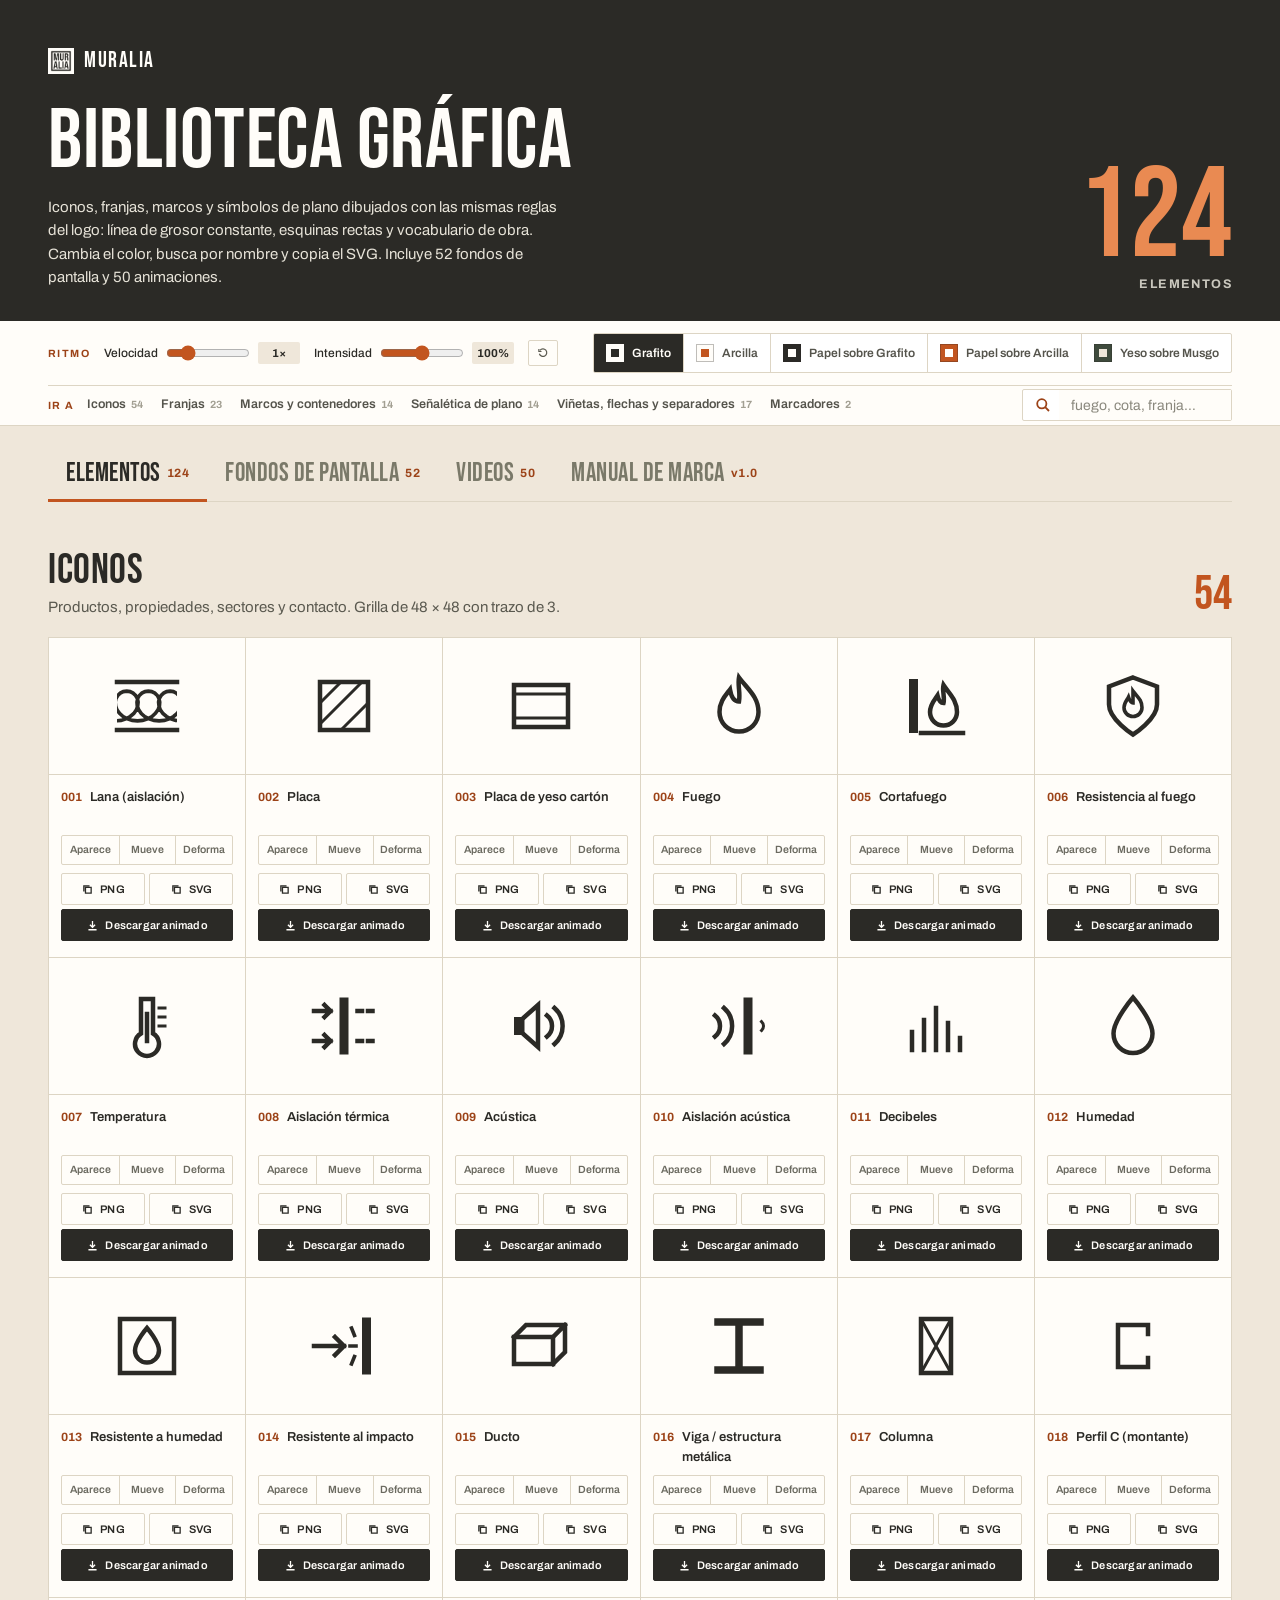
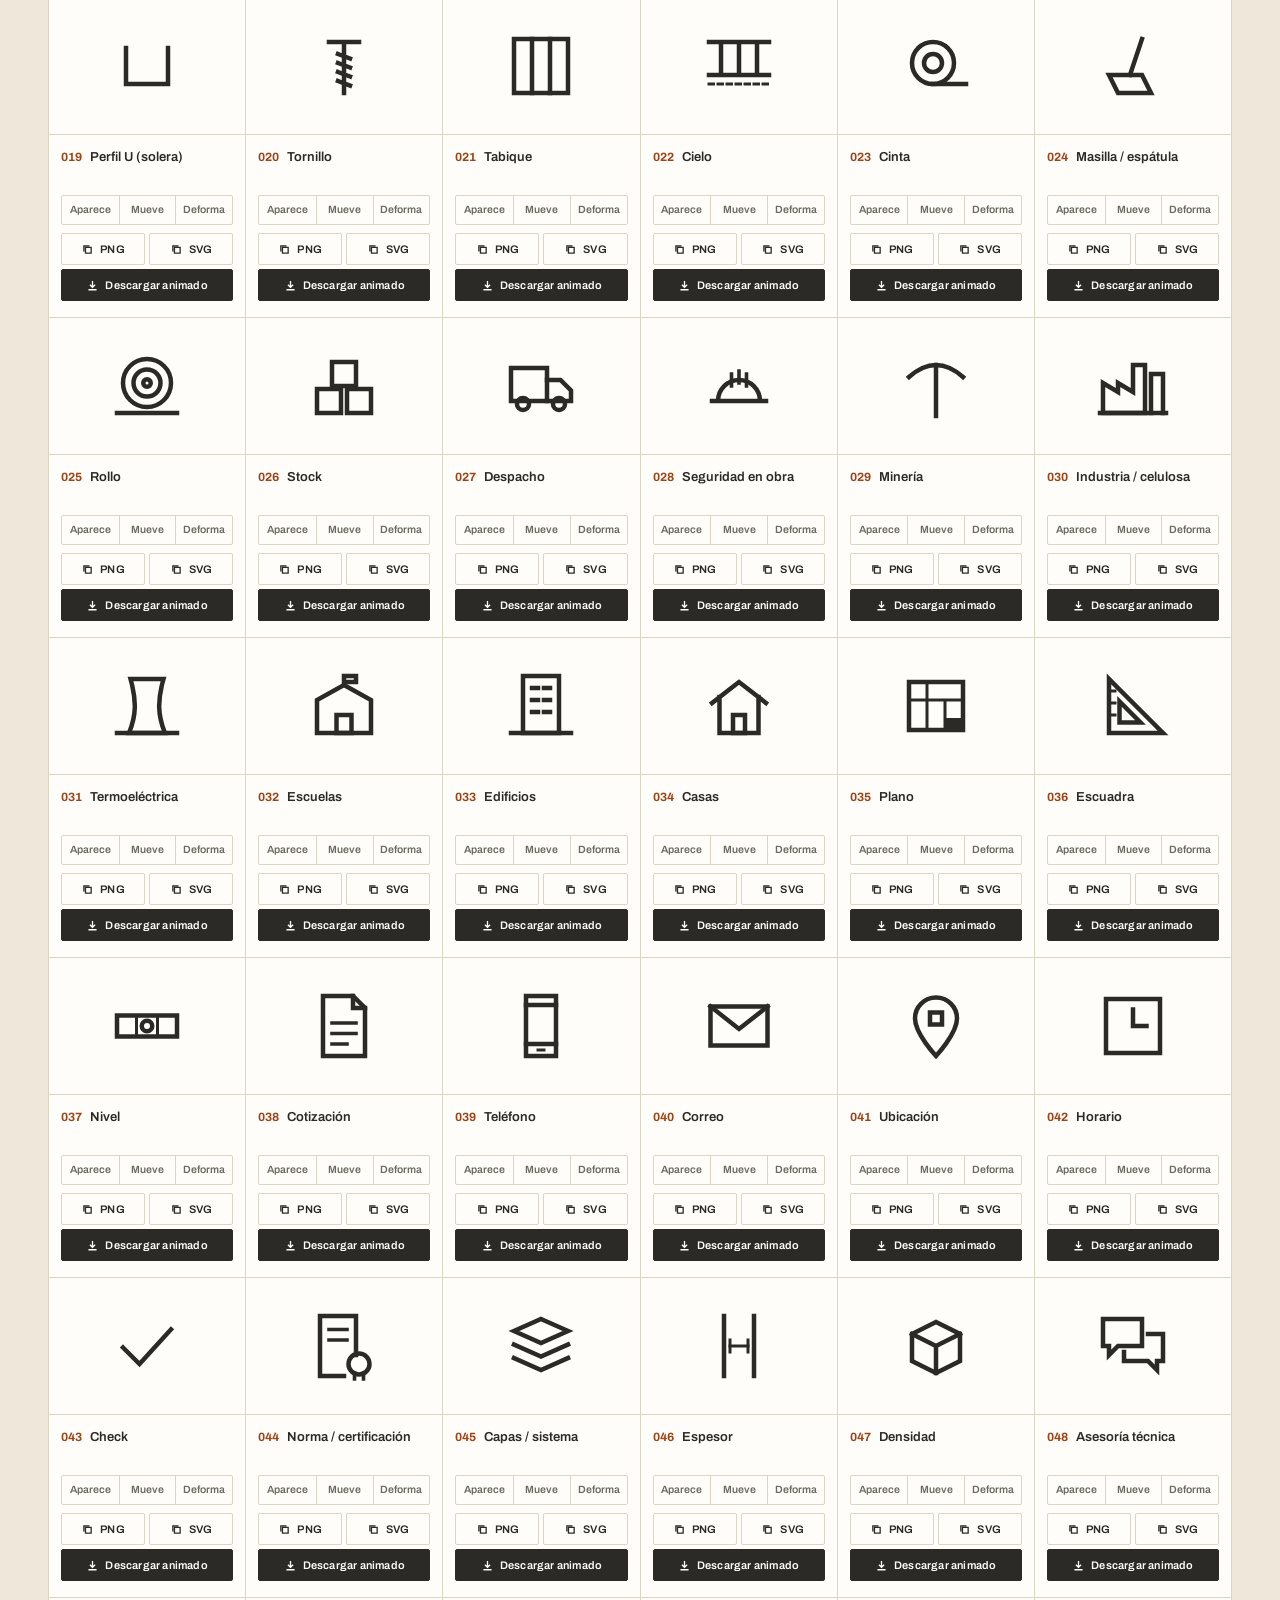
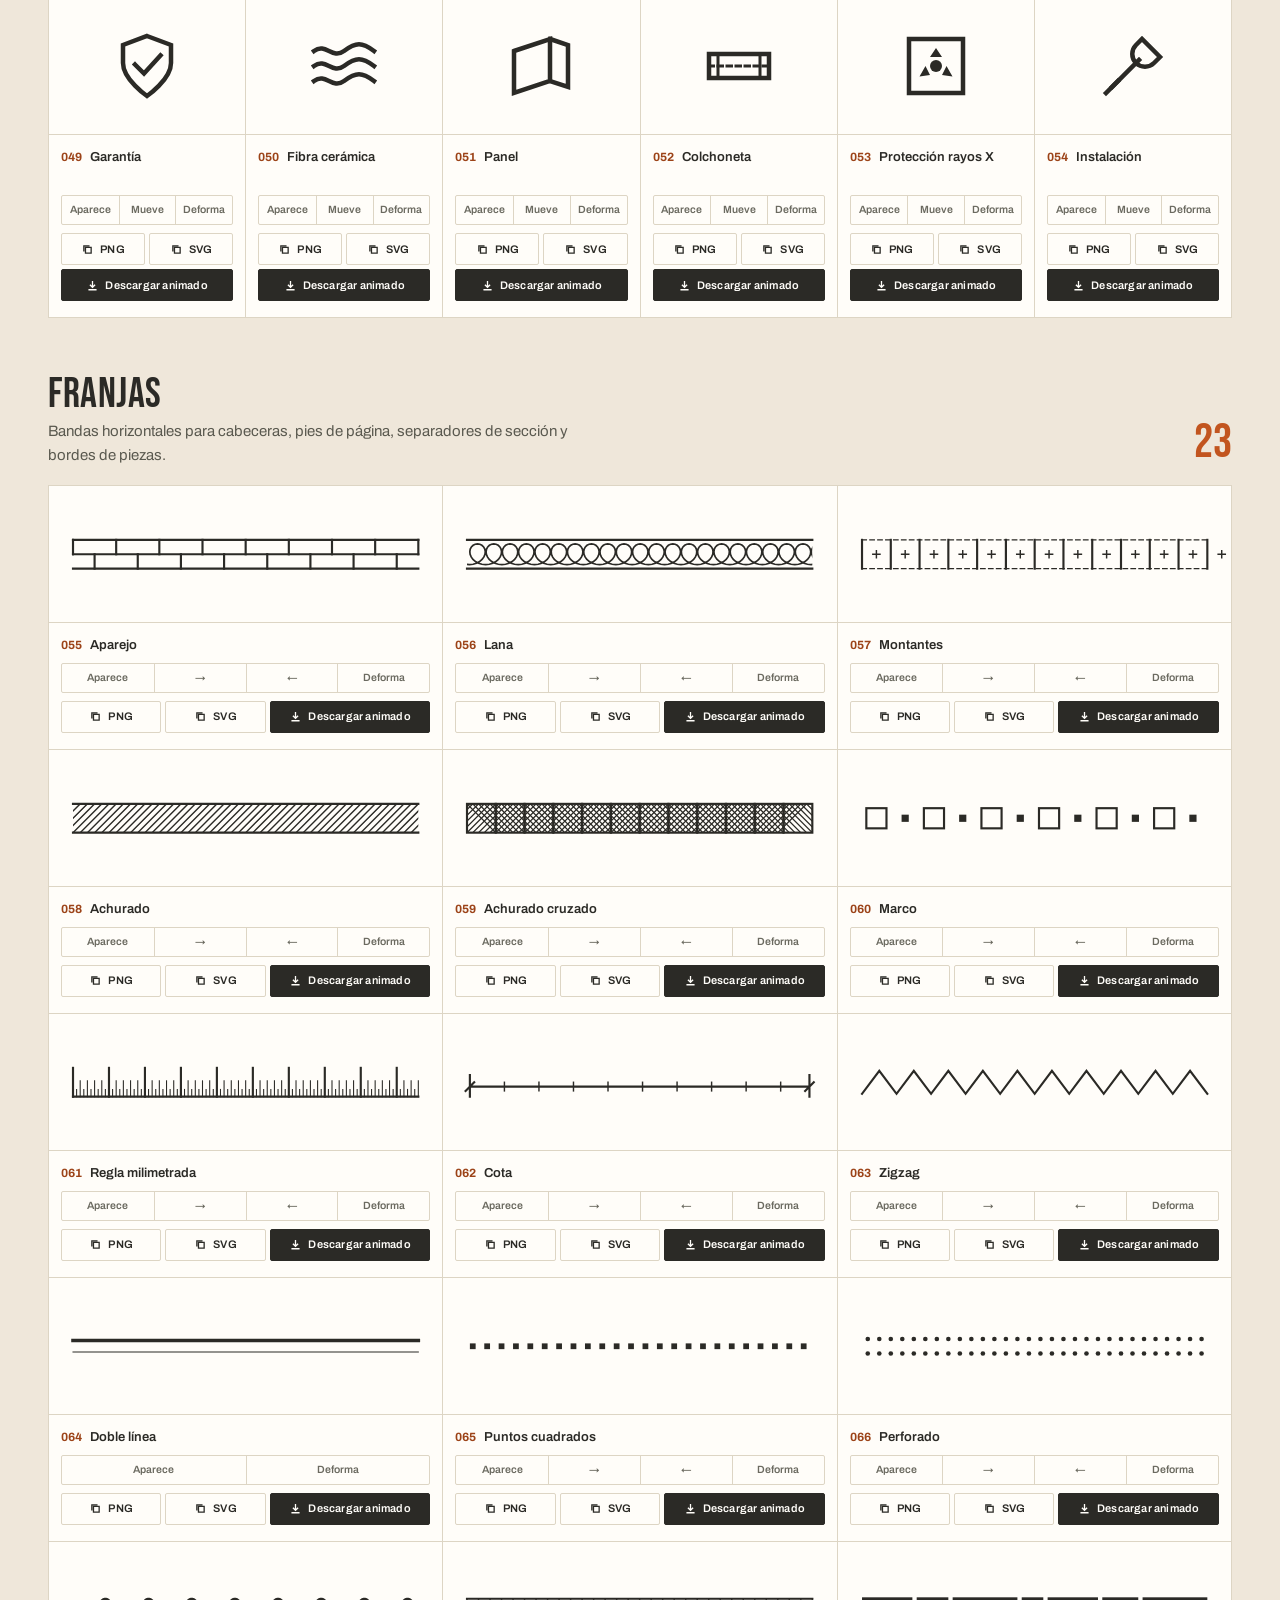
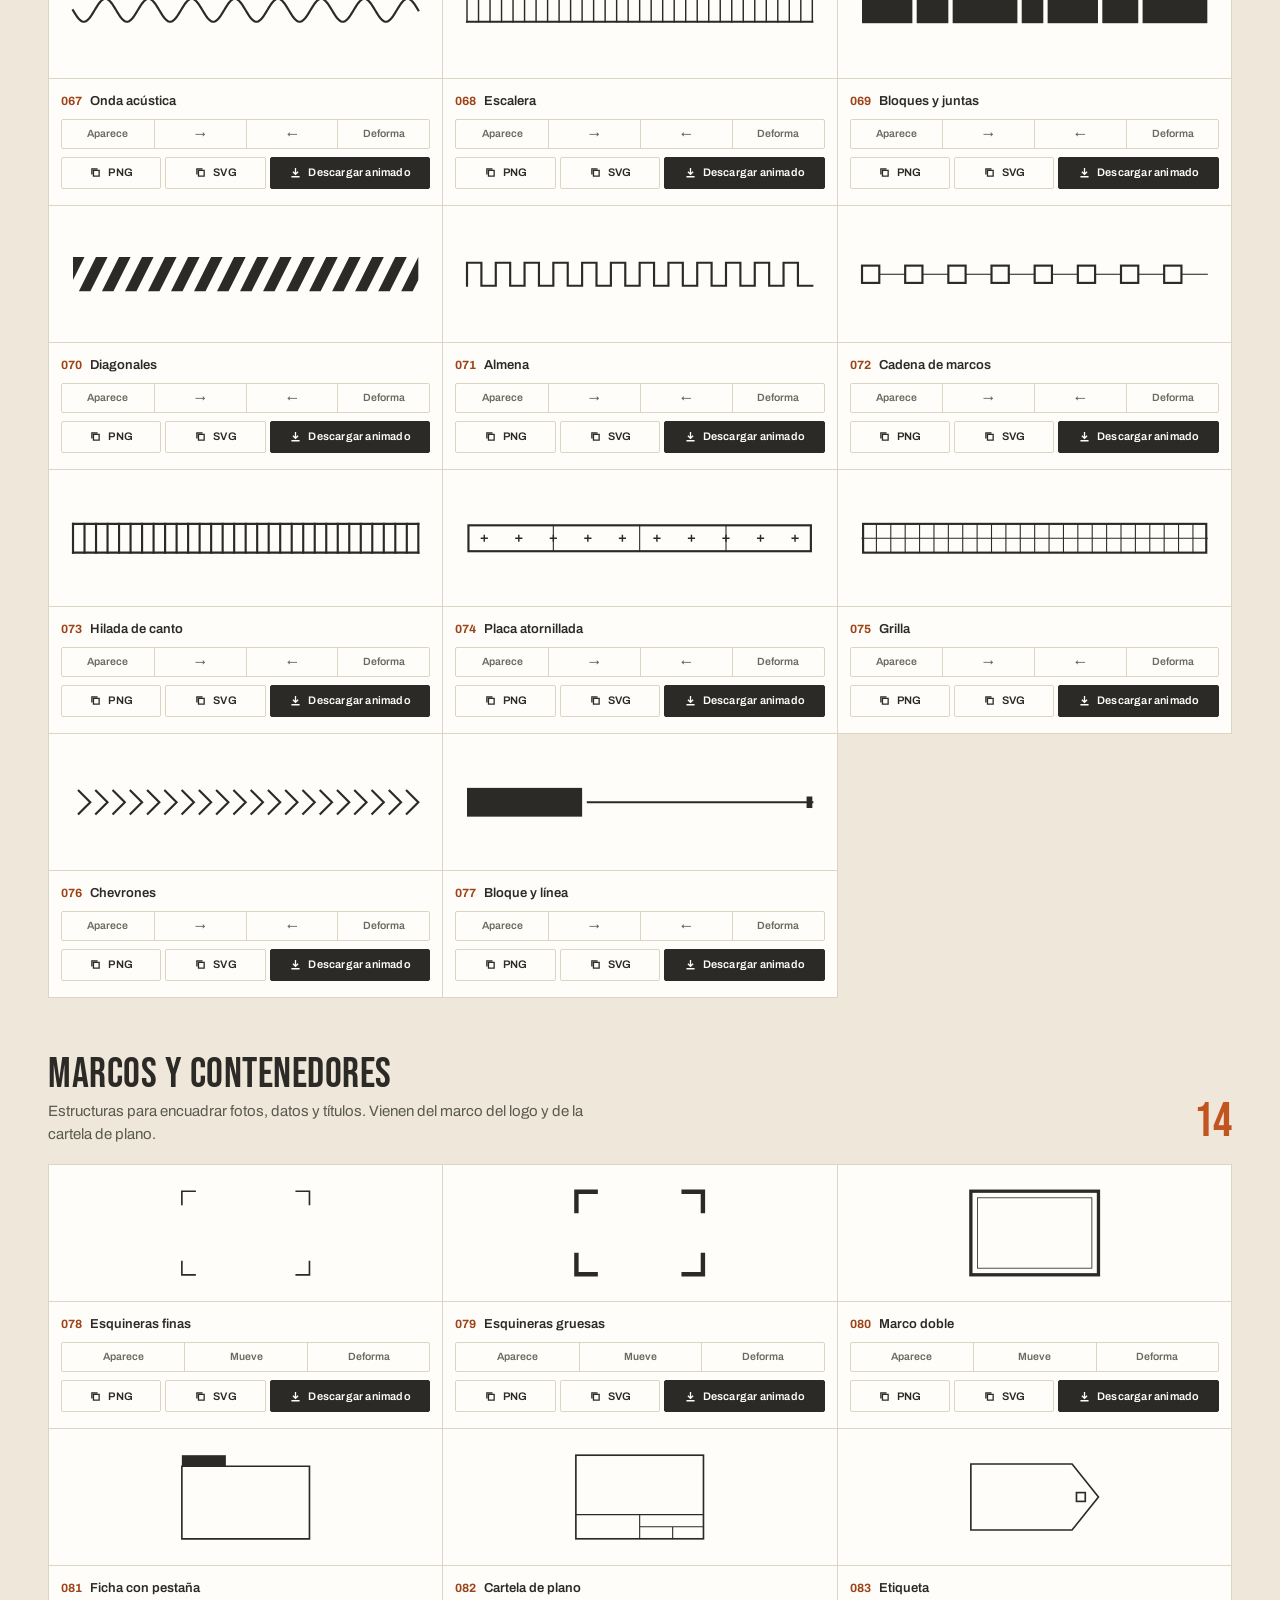
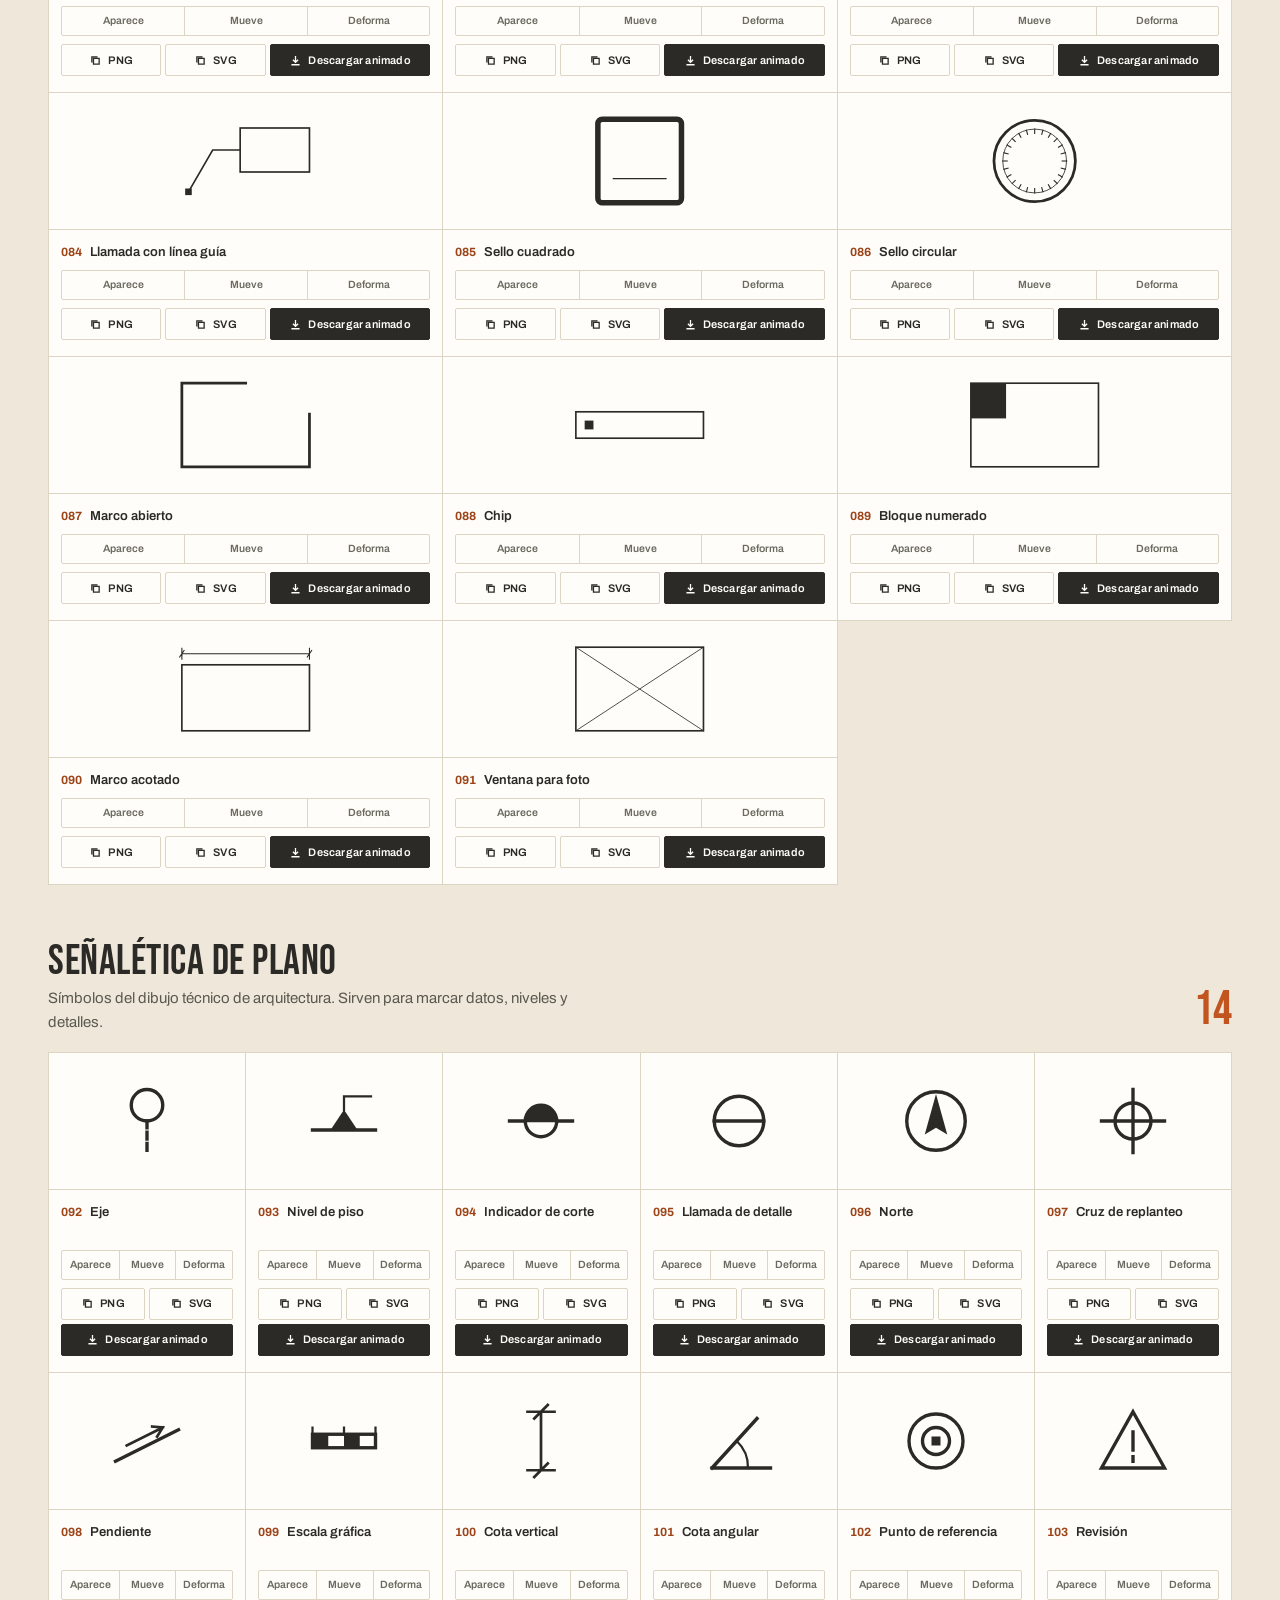
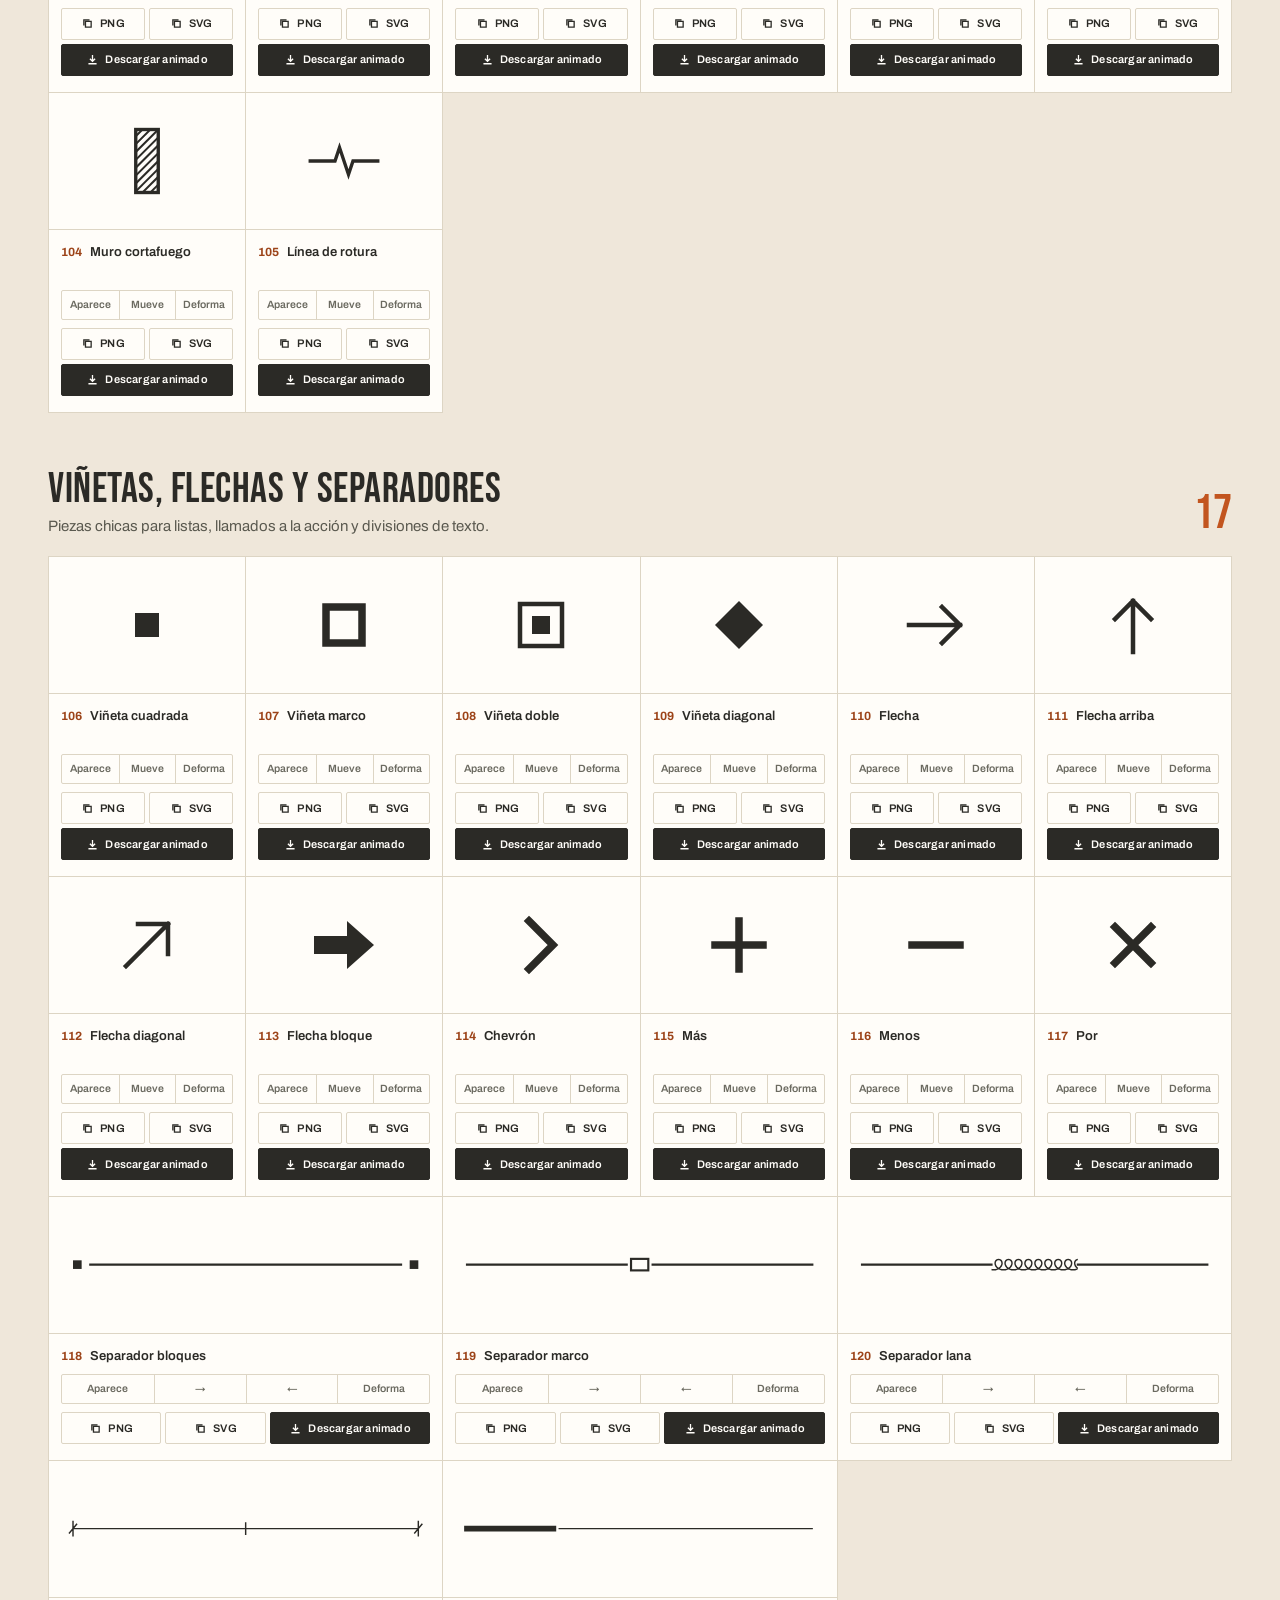
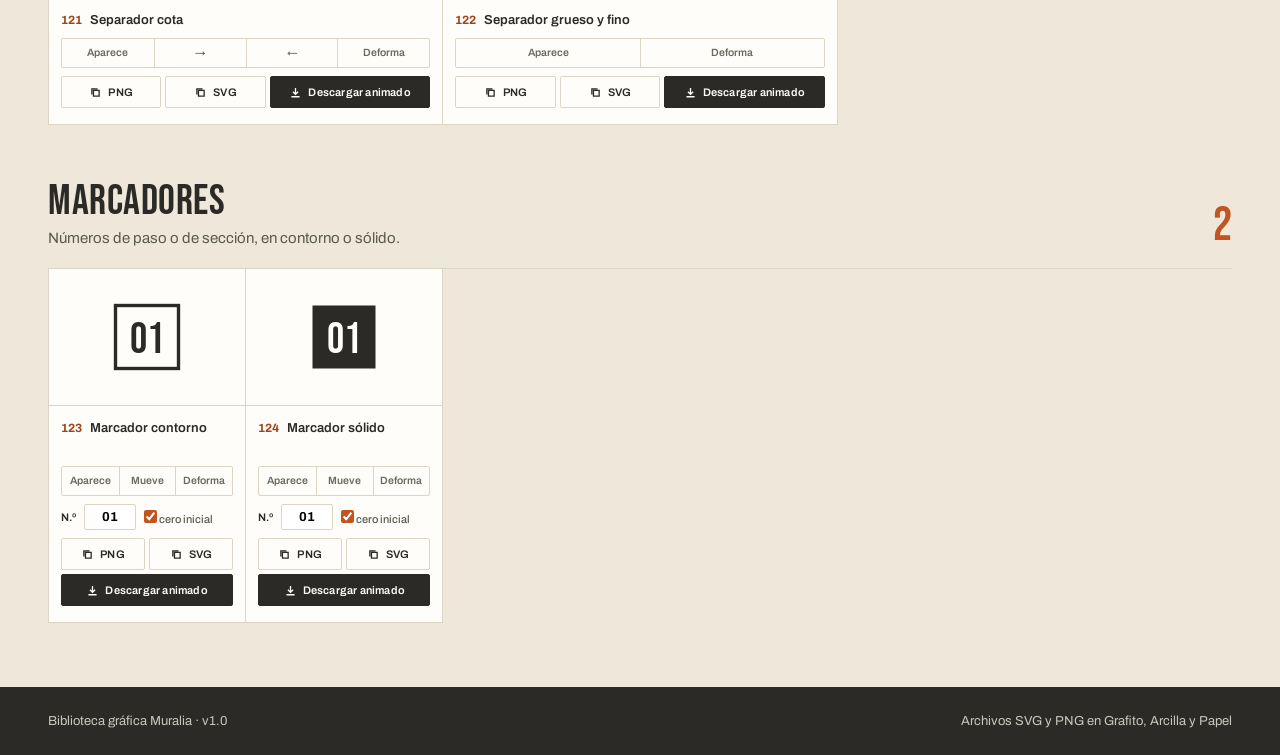
==== commit c2e2d1d5: "Barra superior: ritmo junto al color y buscador junto a las categorías Co-Authored-By: Claude Opus 5" ====
--- a/index.html
+++ b/index.html
@@ -60,9 +60,9 @@
 .mm-grid{display:grid;grid-template-columns:repeat(4,minmax(0,1fr));border-top:1px solid var(--line);border-left:1px solid var(--line)}
 .mm-grid.pat{grid-template-columns:repeat(6,minmax(0,1fr))}
 .mm-card{margin:0;background:var(--paper);border-right:1px solid var(--line);border-bottom:1px solid var(--line);display:flex;flex-direction:column;min-width:0}
-.mm-pv{height:176px;display:grid;place-items:center;padding:28px;box-sizing:border-box;border-bottom:1px solid var(--line)}
-.mm-pv img{max-width:100%;max-height:100%;width:auto;height:112px}
-.mm-pv.full{padding:0}.mm-pv.full img{width:100%;height:100%;object-fit:cover;max-height:none}
+.mm-pv{height:176px;display:grid;place-items:center;padding:28px;box-sizing:border-box;border-bottom:1px solid var(--line);overflow:hidden;flex:none}
+.mm-pv img{display:block;max-width:100%;max-height:100%;width:auto;height:112px;object-fit:contain}
+.mm-pv.full{background:var(--plaster)}.mm-pv.full img{width:128px;height:128px;max-height:none;object-fit:contain;box-shadow:0 8px 20px -12px rgba(43,42,38,.5)}
 .mm-pv.tile{background-size:80px 80px;background-repeat:repeat;padding:0}
 .mm-card figcaption{padding:12px 12px 14px;display:grid;grid-template-columns:minmax(0,1fr)!important;gap:8px;align-content:start;flex:1;border-top:0;font-size:13px}
 .mm-card figcaption b{font:600 13px 'Archivo'}
@@ -92,7 +92,7 @@
   .mm-rules{grid-template-columns:repeat(2,minmax(0,1fr))}.mm-rules div:nth-child(odd){border-left:0}.mm-rules div:nth-child(n+3){border-top:1px solid var(--line)}.mm-rules .no{grid-column:1/-1}}
 @media (max-width:640px){.mm-fonts{grid-template-columns:1fr}.mm-pal{grid-template-columns:repeat(2,minmax(0,1fr))}.mm-sw:nth-child(odd){border-left:0}.mm-sw:nth-child(4){border-left:1px solid var(--line)}
   .mm-sw:nth-child(n+3){border-top:1px solid var(--line)}.mm-thumbs{grid-template-columns:repeat(3,minmax(0,1fr))}.mm-stage{padding:10px}.mm-arr{width:32px;height:44px;font-size:24px}
-  .mm-arr.prev{left:4px}.mm-arr.next{right:4px}.mm-pv{height:140px;padding:20px}.mm-font .spec{font-size:26px}.mm-sh h2{font-size:34px}}
+  .mm-arr.prev{left:4px}.mm-arr.next{right:4px}.mm-pv{height:140px;padding:20px}.mm-pv img{height:88px}.mm-pv.full img{width:96px;height:96px}.mm-font .spec{font-size:26px}.mm-sh h2{font-size:34px}}
 /*/MANUAL-CSS*/</style>
 </head><body>
 <title>Biblioteca gráfica Muralia</title>
@@ -240,7 +240,7 @@
 </div></div></div>
 <div class="wgrid v" id="wgrid"></div>
 </div>
-<div class="pane" id="pane-videos" role="tabpanel" aria-labelledby="tab-videos" hidden><section class="vsec"><div class="wp-head"><div><h2>Logo animado</h2><p>Todas las ideas del logo oficial en una sola categoría. Cada tarjeta muestra la última versión; con los botones v1, v2… se ven las anteriores.</p></div></div><div class="vgrid sq"><figure class="vd" data-name="escritura el marco se dibuja y cada letra se escribe logo animado" data-versions="[{&quot;v&quot;: 1, &quot;src&quot;: &quot;media/logo-escritura.mp4&quot;, &quot;mp4&quot;: &quot;media/logo-escritura.mp4&quot;, &quot;gif&quot;: &quot;media/logo-escritura.gif&quot;, &quot;svg&quot;: &quot;animations/logo-escritura.svg&quot;, &quot;title&quot;: &quot;Escritura&quot;, &quot;desc&quot;: &quot;El marco se dibuja y cada letra se escribe&quot;}]"><video class="md" src="media/logo-escritura.mp4" autoplay muted loop playsinline controls preload="metadata"></video><figcaption><b><span class="vn">01</span> <span class="t">Escritura</span></b><span class="d">El marco se dibuja y cada letra se escribe</span><div class="vl"><a href="media/logo-escritura.mp4" download>MP4</a><a href="media/logo-escritura.gif" download>GIF</a><a href="animations/logo-escritura.svg" download>SVG</a></div></figcaption></figure><figure class="vd" data-name="ladrillo un muro se levanta y se transforma en el logo logo animado" data-versions="[{&quot;v&quot;: 1, &quot;src&quot;: &quot;media/logo-ladrillo.mp4&quot;, &quot;mp4&quot;: &quot;media/logo-ladrillo.mp4&quot;, &quot;gif&quot;: &quot;media/logo-ladrillo.gif&quot;, &quot;svg&quot;: &quot;animations/logo-ladrillo.svg&quot;, &quot;title&quot;: &quot;Ladrillo&quot;, &quot;desc&quot;: &quot;Un muro se levanta y se transforma en el logo&quot;}]"><video class="md" src="media/logo-ladrillo.mp4" autoplay muted loop playsinline controls preload="metadata"></video><figcaption><b><span class="vn">02</span> <span class="t">Ladrillo</span></b><span class="d">Un muro se levanta y se transforma en el logo</span><div class="vl"><a href="media/logo-ladrillo.mp4" download>MP4</a><a href="media/logo-ladrillo.gif" download>GIF</a><a href="animations/logo-ladrillo.svg" download>SVG</a></div></figcaption></figure><figure class="vd" data-name="capas capas de aislación forman el logo logo animado" data-versions="[{&quot;v&quot;: 1, &quot;src&quot;: &quot;media/logo-capas.mp4&quot;, &quot;mp4&quot;: &quot;media/logo-capas.mp4&quot;, &quot;gif&quot;: &quot;media/logo-capas.gif&quot;, &quot;svg&quot;: &quot;animations/logo-capas.svg&quot;, &quot;title&quot;: &quot;Capas&quot;, &quot;desc&quot;: &quot;Capas de aislación forman el logo&quot;}]"><video class="md" src="media/logo-capas.mp4" autoplay muted loop playsinline controls preload="metadata"></video><figcaption><b><span class="vn">03</span> <span class="t">Capas</span></b><span class="d">Capas de aislación forman el logo</span><div class="vl"><a href="media/logo-capas.mp4" download>MP4</a><a href="media/logo-capas.gif" download>GIF</a><a href="animations/logo-capas.svg" download>SVG</a></div></figcaption></figure><figure class="vd" data-name="grillado una grilla de celdas se unifica en el logo logo animado" data-versions="[{&quot;v&quot;: 1, &quot;src&quot;: &quot;media/logo-grillado.mp4&quot;, &quot;mp4&quot;: &quot;media/logo-grillado.mp4&quot;, &quot;gif&quot;: &quot;media/logo-grillado.gif&quot;, &quot;svg&quot;: &quot;animations/logo-grillado.svg&quot;, &quot;title&quot;: &quot;Grillado&quot;, &quot;desc&quot;: &quot;Una grilla de celdas se unifica en el logo&quot;}]"><video class="md" src="media/logo-grillado.mp4" autoplay muted loop playsinline controls preload="metadata"></video><figcaption><b><span class="vn">04</span> <span class="t">Grillado</span></b><span class="d">Una grilla de celdas se unifica en el logo</span><div class="vl"><a href="media/logo-grillado.mp4" download>MP4</a><a href="media/logo-grillado.gif" download>GIF</a><a href="animations/logo-grillado.svg" download>SVG</a></div></figcaption></figure><figure class="vd" data-name="niveles el logo se llena por niveles logo animado" data-versions="[{&quot;v&quot;: 1, &quot;src&quot;: &quot;media/logo-niveles.mp4&quot;, &quot;mp4&quot;: &quot;media/logo-niveles.mp4&quot;, &quot;gif&quot;: &quot;media/logo-niveles.gif&quot;, &quot;svg&quot;: &quot;animations/logo-niveles.svg&quot;, &quot;title&quot;: &quot;Niveles&quot;, &quot;desc&quot;: &quot;El logo se llena por niveles&quot;}]"><video class="md" src="media/logo-niveles.mp4" autoplay muted loop playsinline controls preload="metadata"></video><figcaption><b><span class="vn">05</span> <span class="t">Niveles</span></b><span class="d">El logo se llena por niveles</span><div class="vl"><a href="media/logo-niveles.mp4" download>MP4</a><a href="media/logo-niveles.gif" download>GIF</a><a href="animations/logo-niveles.svg" download>SVG</a></div></figcaption></figure><figure class="vd" data-name="plano técnico trazo de construcción que se rellena plano técnico trazo de construcción que se rellena y termina en el logo exacto, sin contornos logo animado" data-versions="[{&quot;v&quot;: 1, &quot;src&quot;: &quot;media/logo-plano.mp4&quot;, &quot;mp4&quot;: &quot;media/logo-plano.mp4&quot;, &quot;gif&quot;: &quot;media/logo-plano.gif&quot;, &quot;svg&quot;: &quot;animations/logo-plano.svg&quot;, &quot;title&quot;: &quot;Plano técnico&quot;, &quot;desc&quot;: &quot;Trazo de construcción que se rellena&quot;}, {&quot;v&quot;: 2, &quot;src&quot;: &quot;media/logo-plano-v2.mp4&quot;, &quot;mp4&quot;: &quot;media/logo-plano-v2.mp4&quot;, &quot;gif&quot;: &quot;media/logo-plano-v2.gif&quot;, &quot;svg&quot;: &quot;animations/logo-plano-v2.svg&quot;, &quot;title&quot;: &quot;Plano técnico&quot;, &quot;desc&quot;: &quot;Trazo de construcción que se rellena y termina en el logo exacto, sin contornos&quot;}]"><video class="md" src="media/logo-plano-v2.mp4" autoplay muted loop playsinline controls preload="metadata"></video><figcaption><b><span class="vn">06</span> <span class="t">Plano técnico</span></b><span class="d">Trazo de construcción que se rellena y termina en el logo exacto, sin contornos</span><div class="vl"><a href="media/logo-plano-v2.mp4" download>MP4</a><a href="media/logo-plano-v2.gif" download>GIF</a><a href="animations/logo-plano-v2.svg" download>SVG</a></div><div class="vv" role="group" aria-label="Versiones"><button type="button" data-i="0" aria-pressed="false">v1</button><button type="button" data-i="1" aria-pressed="true">v2</button><em>última: v2</em></div></figcaption></figure><figure class="vd" data-name="vigas las letras caen y se aplastan al apoyarse gelatina marco y letras nacen de un punto y rebotan deformándose logo animado" data-versions="[{&quot;v&quot;: 1, &quot;src&quot;: &quot;media/logo-vigas.mp4&quot;, &quot;mp4&quot;: &quot;media/logo-vigas.mp4&quot;, &quot;gif&quot;: &quot;media/logo-vigas.gif&quot;, &quot;svg&quot;: &quot;animations/logo-vigas.svg&quot;, &quot;title&quot;: &quot;Vigas&quot;, &quot;desc&quot;: &quot;Las letras caen y se aplastan al apoyarse&quot;}, {&quot;v&quot;: 2, &quot;src&quot;: &quot;media/logo-vigas-v2.mp4&quot;, &quot;mp4&quot;: &quot;media/logo-vigas-v2.mp4&quot;, &quot;gif&quot;: &quot;media/logo-vigas-v2.gif&quot;, &quot;svg&quot;: &quot;animations/logo-vigas-v2.svg&quot;, &quot;title&quot;: &quot;Gelatina&quot;, &quot;desc&quot;: &quot;Marco y letras nacen de un punto y rebotan deformándose&quot;}]"><video class="md" src="media/logo-vigas-v2.mp4" autoplay muted loop playsinline controls preload="metadata"></video><figcaption><b><span class="vn">07</span> <span class="t">Gelatina</span></b><span class="d">Marco y letras nacen de un punto y rebotan deformándose</span><div class="vl"><a href="media/logo-vigas-v2.mp4" download>MP4</a><a href="media/logo-vigas-v2.gif" download>GIF</a><a href="animations/logo-vigas-v2.svg" download>SVG</a></div><div class="vv" role="group" aria-label="Versiones"><button type="button" data-i="0" aria-pressed="false">v1</button><button type="button" data-i="1" aria-pressed="true">v2</button><em>última: v2</em></div></figcaption></figure><figure class="vd" data-name="ladrillo a letra cada ladrillo se estira hasta ser una letra ladrillo a letra el muro se levanta rápido y sus ladrillos se deforman hasta formar las letras logo animado" data-versions="[{&quot;v&quot;: 1, &quot;src&quot;: &quot;media/logo-ladrillo-letra.mp4&quot;, &quot;mp4&quot;: &quot;media/logo-ladrillo-letra.mp4&quot;, &quot;gif&quot;: &quot;media/logo-ladrillo-letra.gif&quot;, &quot;svg&quot;: &quot;animations/logo-ladrillo-letra.svg&quot;, &quot;title&quot;: &quot;Ladrillo a letra&quot;, &quot;desc&quot;: &quot;Cada ladrillo se estira hasta ser una letra&quot;}, {&quot;v&quot;: 2, &quot;src&quot;: &quot;media/logo-ladrillo-letra-v2.mp4&quot;, &quot;mp4&quot;: &quot;media/logo-ladrillo-letra-v2.mp4&quot;, &quot;gif&quot;: &quot;media/logo-ladrillo-letra-v2.gif&quot;, &quot;svg&quot;: &quot;animations/logo-ladrillo-letra-v2.svg&quot;, &quot;title&quot;: &quot;Ladrillo a letra&quot;, &quot;desc&quot;: &quot;El muro se levanta rápido y sus ladrillos se deforman hasta formar las letras&quot;}]"><video class="md" src="media/logo-ladrillo-letra-v2.mp4" autoplay muted loop playsinline controls preload="metadata"></video><figcaption><b><span class="vn">08</span> <span class="t">Ladrillo a letra</span></b><span class="d">El muro se levanta rápido y sus ladrillos se deforman hasta formar las letras</span><div class="vl"><a href="media/logo-ladrillo-letra-v2.mp4" download>MP4</a><a href="media/logo-ladrillo-letra-v2.gif" download>GIF</a><a href="animations/logo-ladrillo-letra-v2.svg" download>SVG</a></div><div class="vv" role="group" aria-label="Versiones"><button type="button" data-i="0" aria-pressed="false">v1</button><button type="button" data-i="1" aria-pressed="true">v2</button><em>última: v2</em></div></figcaption></figure><figure class="vd" data-name="elástico las letras deslizan y se estiran hasta su lugar acordeón la palabra se comprime y se expande como un fuelle hasta asentarse logo animado" data-versions="[{&quot;v&quot;: 1, &quot;src&quot;: &quot;media/logo-elastico.mp4&quot;, &quot;mp4&quot;: &quot;media/logo-elastico.mp4&quot;, &quot;gif&quot;: &quot;media/logo-elastico.gif&quot;, &quot;svg&quot;: &quot;animations/logo-elastico.svg&quot;, &quot;title&quot;: &quot;Elástico&quot;, &quot;desc&quot;: &quot;Las letras deslizan y se estiran hasta su lugar&quot;}, {&quot;v&quot;: 2, &quot;src&quot;: &quot;media/logo-elastico-v2.mp4&quot;, &quot;mp4&quot;: &quot;media/logo-elastico-v2.mp4&quot;, &quot;gif&quot;: &quot;media/logo-elastico-v2.gif&quot;, &quot;svg&quot;: &quot;animations/logo-elastico-v2.svg&quot;, &quot;title&quot;: &quot;Acordeón&quot;, &quot;desc&quot;: &quot;La palabra se comprime y se expande como un fuelle hasta asentarse&quot;}]"><video class="md" src="media/logo-elastico-v2.mp4" autoplay muted loop playsinline controls preload="metadata"></video><figcaption><b><span class="vn">09</span> <span class="t">Acordeón</span></b><span class="d">La palabra se comprime y se expande como un fuelle hasta asentarse</span><div class="vl"><a href="media/logo-elastico-v2.mp4" download>MP4</a><a href="media/logo-elastico-v2.gif" download>GIF</a><a href="animations/logo-elastico-v2.svg" download>SVG</a></div><div class="vv" role="group" aria-label="Versiones"><button type="button" data-i="0" aria-pressed="false">v1</button><button type="button" data-i="1" aria-pressed="true">v2</button><em>última: v2</em></div></figcaption></figure><figure class="vd" data-name="despliegue el marco se expande y las letras crecen desde la base logo animado" data-versions="[{&quot;v&quot;: 1, &quot;src&quot;: &quot;media/logo-despliegue.mp4&quot;, &quot;mp4&quot;: &quot;media/logo-despliegue.mp4&quot;, &quot;gif&quot;: &quot;media/logo-despliegue.gif&quot;, &quot;svg&quot;: &quot;animations/logo-despliegue.svg&quot;, &quot;title&quot;: &quot;Despliegue&quot;, &quot;desc&quot;: &quot;El marco se expande y las letras crecen desde la base&quot;}]"><video class="md" src="media/logo-despliegue.mp4" autoplay muted loop playsinline controls preload="metadata"></video><figcaption><b><span class="vn">10</span> <span class="t">Despliegue</span></b><span class="d">El marco se expande y las letras crecen desde la base</span><div class="vl"><a href="media/logo-despliegue.mp4" download>MP4</a><a href="media/logo-despliegue.gif" download>GIF</a><a href="animations/logo-despliegue.svg" download>SVG</a></div></figcaption></figure><figure class="vd" data-name="flip las letras se voltean como paletas logo animado" data-versions="[{&quot;v&quot;: 1, &quot;src&quot;: &quot;media/logo-flip.mp4&quot;, &quot;mp4&quot;: &quot;media/logo-flip.mp4&quot;, &quot;gif&quot;: &quot;media/logo-flip.gif&quot;, &quot;svg&quot;: &quot;animations/logo-flip.svg&quot;, &quot;title&quot;: &quot;Flip&quot;, &quot;desc&quot;: &quot;Las letras se voltean como paletas&quot;}]"><video class="md" src="media/logo-flip.mp4" autoplay muted loop playsinline controls preload="metadata"></video><figcaption><b><span class="vn">11</span> <span class="t">Flip</span></b><span class="d">Las letras se voltean como paletas</span><div class="vl"><a href="media/logo-flip.mp4" download>MP4</a><a href="media/logo-flip.gif" download>GIF</a><a href="animations/logo-flip.svg" download>SVG</a></div></figcaption></figure><figure class="vd" data-name="peldaños las letras suben escalón por escalón persiana las letras crecen desde la base en escalones logo animado" data-versions="[{&quot;v&quot;: 1, &quot;src&quot;: &quot;media/logo-peldanos.mp4&quot;, &quot;mp4&quot;: &quot;media/logo-peldanos.mp4&quot;, &quot;gif&quot;: &quot;media/logo-peldanos.gif&quot;, &quot;svg&quot;: &quot;animations/logo-peldanos.svg&quot;, &quot;title&quot;: &quot;Peldaños&quot;, &quot;desc&quot;: &quot;Las letras suben escalón por escalón&quot;}, {&quot;v&quot;: 2, &quot;src&quot;: &quot;media/logo-peldanos-v2.mp4&quot;, &quot;mp4&quot;: &quot;media/logo-peldanos-v2.mp4&quot;, &quot;gif&quot;: &quot;media/logo-peldanos-v2.gif&quot;, &quot;svg&quot;: &quot;animations/logo-peldanos-v2.svg&quot;, &quot;title&quot;: &quot;Persiana&quot;, &quot;desc&quot;: &quot;Las letras crecen desde la base en escalones&quot;}]"><video class="md" src="media/logo-peldanos-v2.mp4" autoplay muted loop playsinline controls preload="metadata"></video><figcaption><b><span class="vn">12</span> <span class="t">Persiana</span></b><span class="d">Las letras crecen desde la base en escalones</span><div class="vl"><a href="media/logo-peldanos-v2.mp4" download>MP4</a><a href="media/logo-peldanos-v2.gif" download>GIF</a><a href="animations/logo-peldanos-v2.svg" download>SVG</a></div><div class="vv" role="group" aria-label="Versiones"><button type="button" data-i="0" aria-pressed="false">v1</button><button type="button" data-i="1" aria-pressed="true">v2</button><em>última: v2</em></div></figcaption></figure><figure class="vd" data-name="ensamblado piezas dispersas vuelan a su sitio torsión las letras se retuercen y se enderezan logo animado" data-versions="[{&quot;v&quot;: 1, &quot;src&quot;: &quot;media/logo-ensamblado.mp4&quot;, &quot;mp4&quot;: &quot;media/logo-ensamblado.mp4&quot;, &quot;gif&quot;: &quot;media/logo-ensamblado.gif&quot;, &quot;svg&quot;: &quot;animations/logo-ensamblado.svg&quot;, &quot;title&quot;: &quot;Ensamblado&quot;, &quot;desc&quot;: &quot;Piezas dispersas vuelan a su sitio&quot;}, {&quot;v&quot;: 2, &quot;src&quot;: &quot;media/logo-ensamblado-v2.mp4&quot;, &quot;mp4&quot;: &quot;media/logo-ensamblado-v2.mp4&quot;, &quot;gif&quot;: &quot;media/logo-ensamblado-v2.gif&quot;, &quot;svg&quot;: &quot;animations/logo-ensamblado-v2.svg&quot;, &quot;title&quot;: &quot;Torsión&quot;, &quot;desc&quot;: &quot;Las letras se retuercen y se enderezan&quot;}]"><video class="md" src="media/logo-ensamblado-v2.mp4" autoplay muted loop playsinline controls preload="metadata"></video><figcaption><b><span class="vn">13</span> <span class="t">Torsión</span></b><span class="d">Las letras se retuercen y se enderezan</span><div class="vl"><a href="media/logo-ensamblado-v2.mp4" download>MP4</a><a href="media/logo-ensamblado-v2.gif" download>GIF</a><a href="animations/logo-ensamblado-v2.svg" download>SVG</a></div><div class="vv" role="group" aria-label="Versiones"><button type="button" data-i="0" aria-pressed="false">v1</button><button type="button" data-i="1" aria-pressed="true">v2</button><em>última: v2</em></div></figcaption></figure><figure class="vd" data-name="péndulo cuelgan del marco y se asientan oscilando ola las letras ondulan de altura como un ecualizador hasta asentarse logo animado" data-versions="[{&quot;v&quot;: 1, &quot;src&quot;: &quot;media/logo-pendulo.mp4&quot;, &quot;mp4&quot;: &quot;media/logo-pendulo.mp4&quot;, &quot;gif&quot;: &quot;media/logo-pendulo.gif&quot;, &quot;svg&quot;: &quot;animations/logo-pendulo.svg&quot;, &quot;title&quot;: &quot;Péndulo&quot;, &quot;desc&quot;: &quot;Cuelgan del marco y se asientan oscilando&quot;}, {&quot;v&quot;: 2, &quot;src&quot;: &quot;media/logo-pendulo-v2.mp4&quot;, &quot;mp4&quot;: &quot;media/logo-pendulo-v2.mp4&quot;, &quot;gif&quot;: &quot;media/logo-pendulo-v2.gif&quot;, &quot;svg&quot;: &quot;animations/logo-pendulo-v2.svg&quot;, &quot;title&quot;: &quot;Ola&quot;, &quot;desc&quot;: &quot;Las letras ondulan de altura como un ecualizador hasta asentarse&quot;}]"><video class="md" src="media/logo-pendulo-v2.mp4" autoplay muted loop playsinline controls preload="metadata"></video><figcaption><b><span class="vn">14</span> <span class="t">Ola</span></b><span class="d">Las letras ondulan de altura como un ecualizador hasta asentarse</span><div class="vl"><a href="media/logo-pendulo-v2.mp4" download>MP4</a><a href="media/logo-pendulo-v2.gif" download>GIF</a><a href="animations/logo-pendulo-v2.svg" download>SVG</a></div><div class="vv" role="group" aria-label="Versiones"><button type="button" data-i="0" aria-pressed="false">v1</button><button type="button" data-i="1" aria-pressed="true">v2</button><em>última: v2</em></div></figcaption></figure><figure class="vd" data-name="sello cada letra se estampa con onda de impacto logo animado" data-versions="[{&quot;v&quot;: 1, &quot;src&quot;: &quot;media/logo-sello.mp4&quot;, &quot;mp4&quot;: &quot;media/logo-sello.mp4&quot;, &quot;gif&quot;: &quot;media/logo-sello.gif&quot;, &quot;svg&quot;: &quot;animations/logo-sello.svg&quot;, &quot;title&quot;: &quot;Sello&quot;, &quot;desc&quot;: &quot;Cada letra se estampa con onda de impacto&quot;}]"><video class="md" src="media/logo-sello.mp4" autoplay muted loop playsinline controls preload="metadata"></video><figcaption><b><span class="vn">15</span> <span class="t">Sello</span></b><span class="d">Cada letra se estampa con onda de impacto</span><div class="vl"><a href="media/logo-sello.mp4" download>MP4</a><a href="media/logo-sello.gif" download>GIF</a><a href="animations/logo-sello.svg" download>SVG</a></div></figcaption></figure><figure class="vd" data-name="montante un perfil vertical se ensancha hasta ser letra logo animado" data-versions="[{&quot;v&quot;: 1, &quot;src&quot;: &quot;media/logo-montante.mp4&quot;, &quot;mp4&quot;: &quot;media/logo-montante.mp4&quot;, &quot;gif&quot;: &quot;media/logo-montante.gif&quot;, &quot;svg&quot;: &quot;animations/logo-montante.svg&quot;, &quot;title&quot;: &quot;Montante&quot;, &quot;desc&quot;: &quot;Un perfil vertical se ensancha hasta ser letra&quot;}]"><video class="md" src="media/logo-montante.mp4" autoplay muted loop playsinline controls preload="metadata"></video><figcaption><b><span class="vn">16</span> <span class="t">Montante</span></b><span class="d">Un perfil vertical se ensancha hasta ser letra</span><div class="vl"><a href="media/logo-montante.mp4" download>MP4</a><a href="media/logo-montante.gif" download>GIF</a><a href="animations/logo-montante.svg" download>SVG</a></div></figcaption></figure></div></section><section class="vsec"><div class="wp-head"><div><h2>Stories de Instagram</h2><p>Una por categoría, misma estructura. 1080 × 1920, 8 s en bucle.</p></div></div><div class="vgrid st"><figure class="vd" data-name="aislación térmica y acústica story 1080 × 1920 stories de instagram" data-versions="[{&quot;v&quot;: 1, &quot;src&quot;: &quot;media/story-termica.mp4&quot;, &quot;mp4&quot;: &quot;media/story-termica.mp4&quot;, &quot;gif&quot;: &quot;media/story-termica.gif&quot;, &quot;svg&quot;: &quot;&quot;, &quot;title&quot;: &quot;Aislación térmica y acústica&quot;, &quot;desc&quot;: &quot;Story 1080 × 1920&quot;}]"><video class="md" src="media/story-termica.mp4" autoplay muted loop playsinline controls preload="metadata"></video><figcaption><b><span class="vn">17</span> <span class="t">Aislación térmica y acústica</span></b><span class="d">Story 1080 × 1920</span><div class="vl"><a href="media/story-termica.mp4" download>MP4</a><a href="media/story-termica.gif" download>GIF</a></div></figcaption></figure><figure class="vd" data-name="protección pasiva contra incendios story 1080 × 1920 stories de instagram" data-versions="[{&quot;v&quot;: 1, &quot;src&quot;: &quot;media/story-ppci.mp4&quot;, &quot;mp4&quot;: &quot;media/story-ppci.mp4&quot;, &quot;gif&quot;: &quot;media/story-ppci.gif&quot;, &quot;svg&quot;: &quot;&quot;, &quot;title&quot;: &quot;Protección pasiva contra incendios&quot;, &quot;desc&quot;: &quot;Story 1080 × 1920&quot;}]"><video class="md" src="media/story-ppci.mp4" autoplay muted loop playsinline controls preload="metadata"></video><figcaption><b><span class="vn">18</span> <span class="t">Protección pasiva contra incendios</span></b><span class="d">Story 1080 × 1920</span><div class="vl"><a href="media/story-ppci.mp4" download>MP4</a><a href="media/story-ppci.gif" download>GIF</a></div></figcaption></figure><figure class="vd" data-name="tabiques y cielos story 1080 × 1920 stories de instagram" data-versions="[{&quot;v&quot;: 1, &quot;src&quot;: &quot;media/story-tabiques.mp4&quot;, &quot;mp4&quot;: &quot;media/story-tabiques.mp4&quot;, &quot;gif&quot;: &quot;media/story-tabiques.gif&quot;, &quot;svg&quot;: &quot;&quot;, &quot;title&quot;: &quot;Tabiques y cielos&quot;, &quot;desc&quot;: &quot;Story 1080 × 1920&quot;}]"><video class="md" src="media/story-tabiques.mp4" autoplay muted loop playsinline controls preload="metadata"></video><figcaption><b><span class="vn">19</span> <span class="t">Tabiques y cielos</span></b><span class="d">Story 1080 × 1920</span><div class="vl"><a href="media/story-tabiques.mp4" download>MP4</a><a href="media/story-tabiques.gif" download>GIF</a></div></figcaption></figure></div></section><section class="vsec"><div class="wp-head"><div><h2>Piezas para web y redes</h2><p>Banners, separadores, transiciones, cargadores, fondos y posts. Los SVG se ven animados aquí mismo y se pueden usar directo en el sitio.</p></div></div><div class="vgrid sq"><figure class="vd" data-name="grillado composición en grilla que se arma en onda piezas para web y redes" data-versions="[{&quot;v&quot;: 1, &quot;src&quot;: &quot;media/grillado.mp4&quot;, &quot;mp4&quot;: &quot;media/grillado.mp4&quot;, &quot;gif&quot;: &quot;media/grillado.gif&quot;, &quot;svg&quot;: &quot;animations/grillado.svg&quot;, &quot;title&quot;: &quot;Grillado&quot;, &quot;desc&quot;: &quot;Composición en grilla que se arma en onda&quot;}]"><video class="md" src="media/grillado.mp4" autoplay muted loop playsinline controls preload="metadata"></video><figcaption><b><span class="vn">20</span> <span class="t">Grillado</span></b><span class="d">Composición en grilla que se arma en onda</span><div class="vl"><a href="media/grillado.mp4" download>MP4</a><a href="media/grillado.gif" download>GIF</a><a href="animations/grillado.svg" download>SVG</a></div></figcaption></figure><figure class="vd" data-name="sistema en capas aislación capa por capa piezas para web y redes" data-versions="[{&quot;v&quot;: 1, &quot;src&quot;: &quot;media/capas.mp4&quot;, &quot;mp4&quot;: &quot;media/capas.mp4&quot;, &quot;gif&quot;: &quot;media/capas.gif&quot;, &quot;svg&quot;: &quot;animations/capas.svg&quot;, &quot;title&quot;: &quot;Sistema en capas&quot;, &quot;desc&quot;: &quot;Aislación capa por capa&quot;}]"><video class="md" src="media/capas.mp4" autoplay muted loop playsinline controls preload="metadata"></video><figcaption><b><span class="vn">21</span> <span class="t">Sistema en capas</span></b><span class="d">Aislación capa por capa</span><div class="vl"><a href="media/capas.mp4" download>MP4</a><a href="media/capas.gif" download>GIF</a><a href="animations/capas.svg" download>SVG</a></div></figcaption></figure><figure class="vd" data-name="marquesina de bloques banner 1600 × 400 en movimiento continuo piezas para web y redes" data-versions="[{&quot;v&quot;: 1, &quot;src&quot;: &quot;animations/web-marquesina.svg&quot;, &quot;mp4&quot;: &quot;&quot;, &quot;gif&quot;: &quot;&quot;, &quot;svg&quot;: &quot;animations/web-marquesina.svg&quot;, &quot;title&quot;: &quot;Marquesina de bloques&quot;, &quot;desc&quot;: &quot;Banner 1600 × 400 en movimiento continuo&quot;}]"><img class="md" src="animations/web-marquesina.svg" alt="Marquesina de bloques" loading="lazy"><figcaption><b><span class="vn">22</span> <span class="t">Marquesina de bloques</span></b><span class="d">Banner 1600 × 400 en movimiento continuo</span><div class="vl"><a href="animations/web-marquesina.svg" download>SVG</a></div></figcaption></figure><figure class="vd" data-name="separador de grilla línea de cuadrados para dividir secciones piezas para web y redes" data-versions="[{&quot;v&quot;: 1, &quot;src&quot;: &quot;animations/web-separador.svg&quot;, &quot;mp4&quot;: &quot;&quot;, &quot;gif&quot;: &quot;&quot;, &quot;svg&quot;: &quot;animations/web-separador.svg&quot;, &quot;title&quot;: &quot;Separador de grilla&quot;, &quot;desc&quot;: &quot;Línea de cuadrados para dividir secciones&quot;}]"><img class="md" src="animations/web-separador.svg" alt="Separador de grilla" loading="lazy"><figcaption><b><span class="vn">23</span> <span class="t">Separador de grilla</span></b><span class="d">Línea de cuadrados para dividir secciones</span><div class="vl"><a href="animations/web-separador.svg" download>SVG</a></div></figcaption></figure><figure class="vd" data-name="las tres categorías térmica y acústica, protección contra incendios, tabiques y cielos piezas para web y redes" data-versions="[{&quot;v&quot;: 1, &quot;src&quot;: &quot;animations/web-categorias.svg&quot;, &quot;mp4&quot;: &quot;&quot;, &quot;gif&quot;: &quot;&quot;, &quot;svg&quot;: &quot;animations/web-categorias.svg&quot;, &quot;title&quot;: &quot;Las tres categorías&quot;, &quot;desc&quot;: &quot;Térmica y acústica, protección contra incendios, tabiques y cielos&quot;}]"><img class="md" src="animations/web-categorias.svg" alt="Las tres categorías" loading="lazy"><figcaption><b><span class="vn">24</span> <span class="t">Las tres categorías</span></b><span class="d">Térmica y acústica, protección contra incendios, tabiques y cielos</span><div class="vl"><a href="animations/web-categorias.svg" download>SVG</a></div></figcaption></figure><figure class="vd" data-name="barra de progreso barra hecha de capas, para formularios o scroll piezas para web y redes" data-versions="[{&quot;v&quot;: 1, &quot;src&quot;: &quot;animations/web-progreso.svg&quot;, &quot;mp4&quot;: &quot;&quot;, &quot;gif&quot;: &quot;&quot;, &quot;svg&quot;: &quot;animations/web-progreso.svg&quot;, &quot;title&quot;: &quot;Barra de progreso&quot;, &quot;desc&quot;: &quot;Barra hecha de capas, para formularios o scroll&quot;}]"><img class="md" src="animations/web-progreso.svg" alt="Barra de progreso" loading="lazy"><figcaption><b><span class="vn">25</span> <span class="t">Barra de progreso</span></b><span class="d">Barra hecha de capas, para formularios o scroll</span><div class="vl"><a href="animations/web-progreso.svg" download>SVG</a></div></figcaption></figure><figure class="vd" data-name="cortina de transición tablas que cubren y descubren la pantalla (1920 × 1080) piezas para web y redes" data-versions="[{&quot;v&quot;: 1, &quot;src&quot;: &quot;animations/web-cortina.svg&quot;, &quot;mp4&quot;: &quot;&quot;, &quot;gif&quot;: &quot;&quot;, &quot;svg&quot;: &quot;animations/web-cortina.svg&quot;, &quot;title&quot;: &quot;Cortina de transición&quot;, &quot;desc&quot;: &quot;Tablas que cubren y descubren la pantalla (1920 × 1080)&quot;}]"><img class="md" src="animations/web-cortina.svg" alt="Cortina de transición" loading="lazy"><figcaption><b><span class="vn">26</span> <span class="t">Cortina de transición</span></b><span class="d">Tablas que cubren y descubren la pantalla (1920 × 1080)</span><div class="vl"><a href="animations/web-cortina.svg" download>SVG</a></div></figcaption></figure><figure class="vd" data-name="composición modular post cuadrado: bloques que se arman por filas piezas para web y redes" data-versions="[{&quot;v&quot;: 1, &quot;src&quot;: &quot;animations/web-modular.svg&quot;, &quot;mp4&quot;: &quot;&quot;, &quot;gif&quot;: &quot;&quot;, &quot;svg&quot;: &quot;animations/web-modular.svg&quot;, &quot;title&quot;: &quot;Composición modular&quot;, &quot;desc&quot;: &quot;Post cuadrado: bloques que se arman por filas&quot;}]"><img class="md" src="animations/web-modular.svg" alt="Composición modular" loading="lazy"><figcaption><b><span class="vn">27</span> <span class="t">Composición modular</span></b><span class="d">Post cuadrado: bloques que se arman por filas</span><div class="vl"><a href="animations/web-modular.svg" download>SVG</a></div></figcaption></figure><figure class="vd" data-name="cargador grilla de 3 × 3 que pulsa piezas para web y redes" data-versions="[{&quot;v&quot;: 1, &quot;src&quot;: &quot;animations/loader.svg&quot;, &quot;mp4&quot;: &quot;&quot;, &quot;gif&quot;: &quot;&quot;, &quot;svg&quot;: &quot;animations/loader.svg&quot;, &quot;title&quot;: &quot;Cargador&quot;, &quot;desc&quot;: &quot;Grilla de 3 × 3 que pulsa&quot;}]"><img class="md" src="animations/loader.svg" alt="Cargador" loading="lazy"><figcaption><b><span class="vn">28</span> <span class="t">Cargador</span></b><span class="d">Grilla de 3 × 3 que pulsa</span><div class="vl"><a href="animations/loader.svg" download>SVG</a></div></figcaption></figure><figure class="vd" data-name="fondo técnico grilla con cuadrados que derivan, para portadas piezas para web y redes" data-versions="[{&quot;v&quot;: 1, &quot;src&quot;: &quot;animations/hero-grid.svg&quot;, &quot;mp4&quot;: &quot;&quot;, &quot;gif&quot;: &quot;&quot;, &quot;svg&quot;: &quot;animations/hero-grid.svg&quot;, &quot;title&quot;: &quot;Fondo técnico&quot;, &quot;desc&quot;: &quot;Grilla con cuadrados que derivan, para portadas&quot;}]"><img class="md cover" src="animations/hero-grid.svg" alt="Fondo técnico" loading="lazy"><figcaption><b><span class="vn">29</span> <span class="t">Fondo técnico</span></b><span class="d">Grilla con cuadrados que derivan, para portadas</span><div class="vl"><a href="animations/hero-grid.svg" download>SVG</a></div></figcaption></figure></div></section><section class="vsec"><div class="wp-head"><div><h2>Funcionamiento de los materiales · Aislación térmica y acústica</h2><p>Una animación por producto del catálogo de muralia.cl: cómo frena el calor, absorbe o bloquea el sonido, detiene el fuego o resiste el entorno.</p></div></div><div class="vgrid sq"><figure class="vd" data-name="lana de vidrio con polipropileno blanco aísla bajo la cubierta del galpón: frena calor y ruido de lluvia, y la cara blanca refleja la luz. lana de vidrio con polipropileno blanco aísla bajo la cubierta del galpón: frena calor y ruido de lluvia, y la cara blanca refleja la luz. funcionamiento de los materiales · aislación térmica y acústica" data-versions="[{&quot;v&quot;: 1, &quot;src&quot;: &quot;media/mat-lana-vidrio-pp.mp4&quot;, &quot;mp4&quot;: &quot;media/mat-lana-vidrio-pp.mp4&quot;, &quot;gif&quot;: &quot;media/mat-lana-vidrio-pp.gif&quot;, &quot;svg&quot;: &quot;animations/mat-lana-vidrio-pp.svg&quot;, &quot;title&quot;: &quot;Lana de vidrio con polipropileno blanco&quot;, &quot;desc&quot;: &quot;Aísla bajo la cubierta del galpón: frena calor y ruido de lluvia, y la cara blanca refleja la luz.&quot;}, {&quot;v&quot;: 2, &quot;src&quot;: &quot;media/mat-lana-vidrio-pp-v2.mp4&quot;, &quot;mp4&quot;: &quot;media/mat-lana-vidrio-pp-v2.mp4&quot;, &quot;gif&quot;: &quot;media/mat-lana-vidrio-pp-v2.gif&quot;, &quot;svg&quot;: &quot;animations/mat-lana-vidrio-pp-v2.svg&quot;, &quot;title&quot;: &quot;Lana de vidrio con polipropileno blanco&quot;, &quot;desc&quot;: &quot;Aísla bajo la cubierta del galpón: frena calor y ruido de lluvia, y la cara blanca refleja la luz.&quot;}]"><video class="md" src="media/mat-lana-vidrio-pp-v2.mp4" autoplay muted loop playsinline controls preload="metadata"></video><figcaption><b><span class="vn">30</span> <span class="t">Lana de vidrio con polipropileno blanco</span></b><span class="d">Aísla bajo la cubierta del galpón: frena calor y ruido de lluvia, y la cara blanca refleja la luz.</span><div class="vl"><a href="media/mat-lana-vidrio-pp-v2.mp4" download>MP4</a><a href="media/mat-lana-vidrio-pp-v2.gif" download>GIF</a><a href="animations/mat-lana-vidrio-pp-v2.svg" download>SVG</a></div><div class="vv" role="group" aria-label="Versiones"><button type="button" data-i="0" aria-pressed="false">v1</button><button type="button" data-i="1" aria-pressed="true">v2</button><em>última: v2</em></div></figcaption></figure><figure class="vd" data-name="panel velo negro panel rígido detrás de fachadas con juntas abiertas: el velo negro no se nota y aísla térmica y acústicamente. panel velo negro panel rígido detrás de fachadas con juntas abiertas: el velo negro no se nota y aísla térmica y acústicamente. funcionamiento de los materiales · aislación térmica y acústica" data-versions="[{&quot;v&quot;: 1, &quot;src&quot;: &quot;media/mat-panel-velo-negro.mp4&quot;, &quot;mp4&quot;: &quot;media/mat-panel-velo-negro.mp4&quot;, &quot;gif&quot;: &quot;media/mat-panel-velo-negro.gif&quot;, &quot;svg&quot;: &quot;animations/mat-panel-velo-negro.svg&quot;, &quot;title&quot;: &quot;Panel velo negro&quot;, &quot;desc&quot;: &quot;Panel rígido detrás de fachadas con juntas abiertas: el velo negro no se nota y aísla térmica y acústicamente.&quot;}, {&quot;v&quot;: 2, &quot;src&quot;: &quot;media/mat-panel-velo-negro-v2.mp4&quot;, &quot;mp4&quot;: &quot;media/mat-panel-velo-negro-v2.mp4&quot;, &quot;gif&quot;: &quot;media/mat-panel-velo-negro-v2.gif&quot;, &quot;svg&quot;: &quot;animations/mat-panel-velo-negro-v2.svg&quot;, &quot;title&quot;: &quot;Panel velo negro&quot;, &quot;desc&quot;: &quot;Panel rígido detrás de fachadas con juntas abiertas: el velo negro no se nota y aísla térmica y acústicamente.&quot;}]"><video class="md" src="media/mat-panel-velo-negro-v2.mp4" autoplay muted loop playsinline controls preload="metadata"></video><figcaption><b><span class="vn">31</span> <span class="t">Panel velo negro</span></b><span class="d">Panel rígido detrás de fachadas con juntas abiertas: el velo negro no se nota y aísla térmica y acústicamente.</span><div class="vl"><a href="media/mat-panel-velo-negro-v2.mp4" download>MP4</a><a href="media/mat-panel-velo-negro-v2.gif" download>GIF</a><a href="animations/mat-panel-velo-negro-v2.svg" download>SVG</a></div><div class="vv" role="group" aria-label="Versiones"><button type="button" data-i="0" aria-pressed="false">v1</button><button type="button" data-i="1" aria-pressed="true">v2</button><em>última: v2</em></div></figcaption></figure><figure class="vd" data-name="lana de vidrio libre rellena entretechos y tabiques: el aire atrapado entre sus fibras frena el calor y absorbe el sonido. lana de vidrio libre rellena entretechos y tabiques: el aire atrapado entre sus fibras frena el calor y absorbe el sonido. funcionamiento de los materiales · aislación térmica y acústica" data-versions="[{&quot;v&quot;: 1, &quot;src&quot;: &quot;media/mat-lana-vidrio-libre.mp4&quot;, &quot;mp4&quot;: &quot;media/mat-lana-vidrio-libre.mp4&quot;, &quot;gif&quot;: &quot;media/mat-lana-vidrio-libre.gif&quot;, &quot;svg&quot;: &quot;animations/mat-lana-vidrio-libre.svg&quot;, &quot;title&quot;: &quot;Lana de vidrio libre&quot;, &quot;desc&quot;: &quot;Rellena entretechos y tabiques: el aire atrapado entre sus fibras frena el calor y absorbe el sonido.&quot;}, {&quot;v&quot;: 2, &quot;src&quot;: &quot;media/mat-lana-vidrio-libre-v2.mp4&quot;, &quot;mp4&quot;: &quot;media/mat-lana-vidrio-libre-v2.mp4&quot;, &quot;gif&quot;: &quot;media/mat-lana-vidrio-libre-v2.gif&quot;, &quot;svg&quot;: &quot;animations/mat-lana-vidrio-libre-v2.svg&quot;, &quot;title&quot;: &quot;Lana de vidrio libre&quot;, &quot;desc&quot;: &quot;Rellena entretechos y tabiques: el aire atrapado entre sus fibras frena el calor y absorbe el sonido.&quot;}]"><video class="md" src="media/mat-lana-vidrio-libre-v2.mp4" autoplay muted loop playsinline controls preload="metadata"></video><figcaption><b><span class="vn">32</span> <span class="t">Lana de vidrio libre</span></b><span class="d">Rellena entretechos y tabiques: el aire atrapado entre sus fibras frena el calor y absorbe el sonido.</span><div class="vl"><a href="media/mat-lana-vidrio-libre-v2.mp4" download>MP4</a><a href="media/mat-lana-vidrio-libre-v2.gif" download>GIF</a><a href="animations/mat-lana-vidrio-libre-v2.svg" download>SVG</a></div><div class="vv" role="group" aria-label="Versiones"><button type="button" data-i="0" aria-pressed="false">v1</button><button type="button" data-i="1" aria-pressed="true">v2</button><em>última: v2</em></div></figcaption></figure><figure class="vd" data-name="lana de vidrio con papel kraft el kraft actúa como barrera de vapor: se instala hacia el lado caliente para evitar condensación. lana de vidrio con papel kraft el kraft actúa como barrera de vapor: se instala hacia el lado caliente para evitar condensación. funcionamiento de los materiales · aislación térmica y acústica" data-versions="[{&quot;v&quot;: 1, &quot;src&quot;: &quot;media/mat-lana-vidrio-kraft.mp4&quot;, &quot;mp4&quot;: &quot;media/mat-lana-vidrio-kraft.mp4&quot;, &quot;gif&quot;: &quot;media/mat-lana-vidrio-kraft.gif&quot;, &quot;svg&quot;: &quot;animations/mat-lana-vidrio-kraft.svg&quot;, &quot;title&quot;: &quot;Lana de vidrio con papel kraft&quot;, &quot;desc&quot;: &quot;El kraft actúa como barrera de vapor: se instala hacia el lado caliente para evitar condensación.&quot;}, {&quot;v&quot;: 2, &quot;src&quot;: &quot;media/mat-lana-vidrio-kraft-v2.mp4&quot;, &quot;mp4&quot;: &quot;media/mat-lana-vidrio-kraft-v2.mp4&quot;, &quot;gif&quot;: &quot;media/mat-lana-vidrio-kraft-v2.gif&quot;, &quot;svg&quot;: &quot;animations/mat-lana-vidrio-kraft-v2.svg&quot;, &quot;title&quot;: &quot;Lana de vidrio con papel kraft&quot;, &quot;desc&quot;: &quot;El kraft actúa como barrera de vapor: se instala hacia el lado caliente para evitar condensación.&quot;}]"><video class="md" src="media/mat-lana-vidrio-kraft-v2.mp4" autoplay muted loop playsinline controls preload="metadata"></video><figcaption><b><span class="vn">33</span> <span class="t">Lana de vidrio con papel kraft</span></b><span class="d">El kraft actúa como barrera de vapor: se instala hacia el lado caliente para evitar condensación.</span><div class="vl"><a href="media/mat-lana-vidrio-kraft-v2.mp4" download>MP4</a><a href="media/mat-lana-vidrio-kraft-v2.gif" download>GIF</a><a href="animations/mat-lana-vidrio-kraft-v2.svg" download>SVG</a></div><div class="vv" role="group" aria-label="Versiones"><button type="button" data-i="0" aria-pressed="false">v1</button><button type="button" data-i="1" aria-pressed="true">v2</button><em>última: v2</em></div></figcaption></figure><figure class="vd" data-name="panel de lana mineral más densa que la lana de vidrio: frena el calor industrial y el ruido exigente. panel de lana mineral más densa que la lana de vidrio: frena el calor industrial y el ruido exigente. funcionamiento de los materiales · aislación térmica y acústica" data-versions="[{&quot;v&quot;: 1, &quot;src&quot;: &quot;media/mat-lana-mineral.mp4&quot;, &quot;mp4&quot;: &quot;media/mat-lana-mineral.mp4&quot;, &quot;gif&quot;: &quot;media/mat-lana-mineral.gif&quot;, &quot;svg&quot;: &quot;animations/mat-lana-mineral.svg&quot;, &quot;title&quot;: &quot;Panel de lana mineral&quot;, &quot;desc&quot;: &quot;Más densa que la lana de vidrio: frena el calor industrial y el ruido exigente.&quot;}, {&quot;v&quot;: 2, &quot;src&quot;: &quot;media/mat-lana-mineral-v2.mp4&quot;, &quot;mp4&quot;: &quot;media/mat-lana-mineral-v2.mp4&quot;, &quot;gif&quot;: &quot;media/mat-lana-mineral-v2.gif&quot;, &quot;svg&quot;: &quot;animations/mat-lana-mineral-v2.svg&quot;, &quot;title&quot;: &quot;Panel de lana mineral&quot;, &quot;desc&quot;: &quot;Más densa que la lana de vidrio: frena el calor industrial y el ruido exigente.&quot;}]"><video class="md" src="media/mat-lana-mineral-v2.mp4" autoplay muted loop playsinline controls preload="metadata"></video><figcaption><b><span class="vn">34</span> <span class="t">Panel de lana mineral</span></b><span class="d">Más densa que la lana de vidrio: frena el calor industrial y el ruido exigente.</span><div class="vl"><a href="media/mat-lana-mineral-v2.mp4" download>MP4</a><a href="media/mat-lana-mineral-v2.gif" download>GIF</a><a href="animations/mat-lana-mineral-v2.svg" download>SVG</a></div><div class="vv" role="group" aria-label="Versiones"><button type="button" data-i="0" aria-pressed="false">v1</button><button type="button" data-i="1" aria-pressed="true">v2</button><em>última: v2</em></div></figcaption></figure><figure class="vd" data-name="frazada de lana mineral la malla permite amarrar la frazada a cañerías y equipos curvos para retener el calor. frazada de lana mineral la malla permite amarrar la frazada a cañerías y equipos curvos para retener el calor. funcionamiento de los materiales · aislación térmica y acústica" data-versions="[{&quot;v&quot;: 1, &quot;src&quot;: &quot;media/mat-frazada-lana-mineral.mp4&quot;, &quot;mp4&quot;: &quot;media/mat-frazada-lana-mineral.mp4&quot;, &quot;gif&quot;: &quot;media/mat-frazada-lana-mineral.gif&quot;, &quot;svg&quot;: &quot;animations/mat-frazada-lana-mineral.svg&quot;, &quot;title&quot;: &quot;Frazada de lana mineral&quot;, &quot;desc&quot;: &quot;La malla permite amarrar la frazada a cañerías y equipos curvos para retener el calor.&quot;}, {&quot;v&quot;: 2, &quot;src&quot;: &quot;media/mat-frazada-lana-mineral-v2.mp4&quot;, &quot;mp4&quot;: &quot;media/mat-frazada-lana-mineral-v2.mp4&quot;, &quot;gif&quot;: &quot;media/mat-frazada-lana-mineral-v2.gif&quot;, &quot;svg&quot;: &quot;animations/mat-frazada-lana-mineral-v2.svg&quot;, &quot;title&quot;: &quot;Frazada de lana mineral&quot;, &quot;desc&quot;: &quot;La malla permite amarrar la frazada a cañerías y equipos curvos para retener el calor.&quot;}]"><video class="md" src="media/mat-frazada-lana-mineral-v2.mp4" autoplay muted loop playsinline controls preload="metadata"></video><figcaption><b><span class="vn">35</span> <span class="t">Frazada de lana mineral</span></b><span class="d">La malla permite amarrar la frazada a cañerías y equipos curvos para retener el calor.</span><div class="vl"><a href="media/mat-frazada-lana-mineral-v2.mp4" download>MP4</a><a href="media/mat-frazada-lana-mineral-v2.gif" download>GIF</a><a href="animations/mat-frazada-lana-mineral-v2.svg" download>SVG</a></div><div class="vv" role="group" aria-label="Versiones"><button type="button" data-i="0" aria-pressed="false">v1</button><button type="button" data-i="1" aria-pressed="true">v2</button><em>última: v2</em></div></figcaption></figure><figure class="vd" data-name="colchoneta de lana mineral formato compacto que se inserta entre montantes para aislar y absorber ruido en el tabique. colchoneta de lana mineral formato compacto que se inserta entre montantes para aislar y absorber ruido en el tabique. funcionamiento de los materiales · aislación térmica y acústica" data-versions="[{&quot;v&quot;: 1, &quot;src&quot;: &quot;media/mat-colchoneta-lana-mineral.mp4&quot;, &quot;mp4&quot;: &quot;media/mat-colchoneta-lana-mineral.mp4&quot;, &quot;gif&quot;: &quot;media/mat-colchoneta-lana-mineral.gif&quot;, &quot;svg&quot;: &quot;animations/mat-colchoneta-lana-mineral.svg&quot;, &quot;title&quot;: &quot;Colchoneta de lana mineral&quot;, &quot;desc&quot;: &quot;Formato compacto que se inserta entre montantes para aislar y absorber ruido en el tabique.&quot;}, {&quot;v&quot;: 2, &quot;src&quot;: &quot;media/mat-colchoneta-lana-mineral-v2.mp4&quot;, &quot;mp4&quot;: &quot;media/mat-colchoneta-lana-mineral-v2.mp4&quot;, &quot;gif&quot;: &quot;media/mat-colchoneta-lana-mineral-v2.gif&quot;, &quot;svg&quot;: &quot;animations/mat-colchoneta-lana-mineral-v2.svg&quot;, &quot;title&quot;: &quot;Colchoneta de lana mineral&quot;, &quot;desc&quot;: &quot;Formato compacto que se inserta entre montantes para aislar y absorber ruido en el tabique.&quot;}]"><video class="md" src="media/mat-colchoneta-lana-mineral-v2.mp4" autoplay muted loop playsinline controls preload="metadata"></video><figcaption><b><span class="vn">36</span> <span class="t">Colchoneta de lana mineral</span></b><span class="d">Formato compacto que se inserta entre montantes para aislar y absorber ruido en el tabique.</span><div class="vl"><a href="media/mat-colchoneta-lana-mineral-v2.mp4" download>MP4</a><a href="media/mat-colchoneta-lana-mineral-v2.gif" download>GIF</a><a href="animations/mat-colchoneta-lana-mineral-v2.svg" download>SVG</a></div><div class="vv" role="group" aria-label="Versiones"><button type="button" data-i="0" aria-pressed="false">v1</button><button type="button" data-i="1" aria-pressed="true">v2</button><em>última: v2</em></div></figcaption></figure><figure class="vd" data-name="panel para ductos (climaver®) el ducto sale aislado y con barrera de aluminio: mantiene la temperatura del aire y atenúa el ruido. panel para ductos (climaver®) el ducto sale aislado y con barrera de aluminio: mantiene la temperatura del aire y atenúa el ruido. funcionamiento de los materiales · aislación térmica y acústica" data-versions="[{&quot;v&quot;: 1, &quot;src&quot;: &quot;media/mat-panel-ductos.mp4&quot;, &quot;mp4&quot;: &quot;media/mat-panel-ductos.mp4&quot;, &quot;gif&quot;: &quot;media/mat-panel-ductos.gif&quot;, &quot;svg&quot;: &quot;animations/mat-panel-ductos.svg&quot;, &quot;title&quot;: &quot;Panel para ductos (Climaver®)&quot;, &quot;desc&quot;: &quot;El ducto sale aislado y con barrera de aluminio: mantiene la temperatura del aire y atenúa el ruido.&quot;}, {&quot;v&quot;: 2, &quot;src&quot;: &quot;media/mat-panel-ductos-v2.mp4&quot;, &quot;mp4&quot;: &quot;media/mat-panel-ductos-v2.mp4&quot;, &quot;gif&quot;: &quot;media/mat-panel-ductos-v2.gif&quot;, &quot;svg&quot;: &quot;animations/mat-panel-ductos-v2.svg&quot;, &quot;title&quot;: &quot;Panel para ductos (Climaver®)&quot;, &quot;desc&quot;: &quot;El ducto sale aislado y con barrera de aluminio: mantiene la temperatura del aire y atenúa el ruido.&quot;}]"><video class="md" src="media/mat-panel-ductos-v2.mp4" autoplay muted loop playsinline controls preload="metadata"></video><figcaption><b><span class="vn">37</span> <span class="t">Panel para ductos (Climaver®)</span></b><span class="d">El ducto sale aislado y con barrera de aluminio: mantiene la temperatura del aire y atenúa el ruido.</span><div class="vl"><a href="media/mat-panel-ductos-v2.mp4" download>MP4</a><a href="media/mat-panel-ductos-v2.gif" download>GIF</a><a href="animations/mat-panel-ductos-v2.svg" download>SVG</a></div><div class="vv" role="group" aria-label="Versiones"><button type="button" data-i="0" aria-pressed="false">v1</button><button type="button" data-i="1" aria-pressed="true">v2</button><em>última: v2</em></div></figcaption></figure><figure class="vd" data-name="banda elastoacústica entre soleras y losa corta el puente acústico: la vibración no pasa de un recinto al otro. banda elastoacústica entre soleras y losa corta el puente acústico: la vibración no pasa de un recinto al otro. funcionamiento de los materiales · aislación térmica y acústica" data-versions="[{&quot;v&quot;: 1, &quot;src&quot;: &quot;media/mat-banda-elastoacustica.mp4&quot;, &quot;mp4&quot;: &quot;media/mat-banda-elastoacustica.mp4&quot;, &quot;gif&quot;: &quot;media/mat-banda-elastoacustica.gif&quot;, &quot;svg&quot;: &quot;animations/mat-banda-elastoacustica.svg&quot;, &quot;title&quot;: &quot;Banda elastoacústica&quot;, &quot;desc&quot;: &quot;Entre soleras y losa corta el puente acústico: la vibración no pasa de un recinto al otro.&quot;}, {&quot;v&quot;: 2, &quot;src&quot;: &quot;media/mat-banda-elastoacustica-v2.mp4&quot;, &quot;mp4&quot;: &quot;media/mat-banda-elastoacustica-v2.mp4&quot;, &quot;gif&quot;: &quot;media/mat-banda-elastoacustica-v2.gif&quot;, &quot;svg&quot;: &quot;animations/mat-banda-elastoacustica-v2.svg&quot;, &quot;title&quot;: &quot;Banda elastoacústica&quot;, &quot;desc&quot;: &quot;Entre soleras y losa corta el puente acústico: la vibración no pasa de un recinto al otro.&quot;}]"><video class="md" src="media/mat-banda-elastoacustica-v2.mp4" autoplay muted loop playsinline controls preload="metadata"></video><figcaption><b><span class="vn">38</span> <span class="t">Banda elastoacústica</span></b><span class="d">Entre soleras y losa corta el puente acústico: la vibración no pasa de un recinto al otro.</span><div class="vl"><a href="media/mat-banda-elastoacustica-v2.mp4" download>MP4</a><a href="media/mat-banda-elastoacustica-v2.gif" download>GIF</a><a href="animations/mat-banda-elastoacustica-v2.svg" download>SVG</a></div><div class="vv" role="group" aria-label="Versiones"><button type="button" data-i="0" aria-pressed="false">v1</button><button type="button" data-i="1" aria-pressed="true">v2</button><em>última: v2</em></div></figcaption></figure><figure class="vd" data-name="fibra cerámica contiene el calor donde la lana mineral o de vidrio ya no dan abasto: hornos, calderas y ductos. fibra cerámica contiene el calor donde la lana mineral o de vidrio ya no dan abasto: hornos, calderas y ductos. funcionamiento de los materiales · aislación térmica y acústica" data-versions="[{&quot;v&quot;: 1, &quot;src&quot;: &quot;media/mat-fibra-ceramica.mp4&quot;, &quot;mp4&quot;: &quot;media/mat-fibra-ceramica.mp4&quot;, &quot;gif&quot;: &quot;media/mat-fibra-ceramica.gif&quot;, &quot;svg&quot;: &quot;animations/mat-fibra-ceramica.svg&quot;, &quot;title&quot;: &quot;Fibra cerámica&quot;, &quot;desc&quot;: &quot;Contiene el calor donde la lana mineral o de vidrio ya no dan abasto: hornos, calderas y ductos.&quot;}, {&quot;v&quot;: 2, &quot;src&quot;: &quot;media/mat-fibra-ceramica-v2.mp4&quot;, &quot;mp4&quot;: &quot;media/mat-fibra-ceramica-v2.mp4&quot;, &quot;gif&quot;: &quot;media/mat-fibra-ceramica-v2.gif&quot;, &quot;svg&quot;: &quot;animations/mat-fibra-ceramica-v2.svg&quot;, &quot;title&quot;: &quot;Fibra cerámica&quot;, &quot;desc&quot;: &quot;Contiene el calor donde la lana mineral o de vidrio ya no dan abasto: hornos, calderas y ductos.&quot;}]"><video class="md" src="media/mat-fibra-ceramica-v2.mp4" autoplay muted loop playsinline controls preload="metadata"></video><figcaption><b><span class="vn">39</span> <span class="t">Fibra cerámica</span></b><span class="d">Contiene el calor donde la lana mineral o de vidrio ya no dan abasto: hornos, calderas y ductos.</span><div class="vl"><a href="media/mat-fibra-ceramica-v2.mp4" download>MP4</a><a href="media/mat-fibra-ceramica-v2.gif" download>GIF</a><a href="animations/mat-fibra-ceramica-v2.svg" download>SVG</a></div><div class="vv" role="group" aria-label="Versiones"><button type="button" data-i="0" aria-pressed="false">v1</button><button type="button" data-i="1" aria-pressed="true">v2</button><em>última: v2</em></div></figcaption></figure></div></section><section class="vsec"><div class="wp-head"><div><h2>Protección pasiva contra incendios</h2></div></div><div class="vgrid sq"><figure class="vd" data-name="placa fibrosilicato (promatect®) protege vigas y pilares metálicos: la estructura desnuda se deforma con el fuego, la protegida se mantiene. placa fibrosilicato (promatect®) protege vigas y pilares metálicos: la estructura desnuda se deforma con el fuego, la protegida se mantiene. protección pasiva contra incendios" data-versions="[{&quot;v&quot;: 1, &quot;src&quot;: &quot;media/mat-placa-fibrosilicato.mp4&quot;, &quot;mp4&quot;: &quot;media/mat-placa-fibrosilicato.mp4&quot;, &quot;gif&quot;: &quot;media/mat-placa-fibrosilicato.gif&quot;, &quot;svg&quot;: &quot;animations/mat-placa-fibrosilicato.svg&quot;, &quot;title&quot;: &quot;Placa fibrosilicato (Promatect®)&quot;, &quot;desc&quot;: &quot;Protege vigas y pilares metálicos: la estructura desnuda se deforma con el fuego, la protegida se mantiene.&quot;}, {&quot;v&quot;: 2, &quot;src&quot;: &quot;media/mat-placa-fibrosilicato-v2.mp4&quot;, &quot;mp4&quot;: &quot;media/mat-placa-fibrosilicato-v2.mp4&quot;, &quot;gif&quot;: &quot;media/mat-placa-fibrosilicato-v2.gif&quot;, &quot;svg&quot;: &quot;animations/mat-placa-fibrosilicato-v2.svg&quot;, &quot;title&quot;: &quot;Placa fibrosilicato (Promatect®)&quot;, &quot;desc&quot;: &quot;Protege vigas y pilares metálicos: la estructura desnuda se deforma con el fuego, la protegida se mantiene.&quot;}]"><video class="md" src="media/mat-placa-fibrosilicato-v2.mp4" autoplay muted loop playsinline controls preload="metadata"></video><figcaption><b><span class="vn">40</span> <span class="t">Placa fibrosilicato (Promatect®)</span></b><span class="d">Protege vigas y pilares metálicos: la estructura desnuda se deforma con el fuego, la protegida se mantiene.</span><div class="vl"><a href="media/mat-placa-fibrosilicato-v2.mp4" download>MP4</a><a href="media/mat-placa-fibrosilicato-v2.gif" download>GIF</a><a href="animations/mat-placa-fibrosilicato-v2.svg" download>SVG</a></div><div class="vv" role="group" aria-label="Versiones"><button type="button" data-i="0" aria-pressed="false">v1</button><button type="button" data-i="1" aria-pressed="true">v2</button><em>última: v2</em></div></figcaption></figure><figure class="vd" data-name="pasta para juntas sella la unión entre placas y deja una superficie continua que no deja pasar el humo. pasta para juntas sella la unión entre placas y deja una superficie continua que no deja pasar el humo. protección pasiva contra incendios" data-versions="[{&quot;v&quot;: 1, &quot;src&quot;: &quot;media/mat-pasta-juntas.mp4&quot;, &quot;mp4&quot;: &quot;media/mat-pasta-juntas.mp4&quot;, &quot;gif&quot;: &quot;media/mat-pasta-juntas.gif&quot;, &quot;svg&quot;: &quot;animations/mat-pasta-juntas.svg&quot;, &quot;title&quot;: &quot;Pasta para juntas&quot;, &quot;desc&quot;: &quot;Sella la unión entre placas y deja una superficie continua que no deja pasar el humo.&quot;}, {&quot;v&quot;: 2, &quot;src&quot;: &quot;media/mat-pasta-juntas-v2.mp4&quot;, &quot;mp4&quot;: &quot;media/mat-pasta-juntas-v2.mp4&quot;, &quot;gif&quot;: &quot;media/mat-pasta-juntas-v2.gif&quot;, &quot;svg&quot;: &quot;animations/mat-pasta-juntas-v2.svg&quot;, &quot;title&quot;: &quot;Pasta para juntas&quot;, &quot;desc&quot;: &quot;Sella la unión entre placas y deja una superficie continua que no deja pasar el humo.&quot;}]"><video class="md" src="media/mat-pasta-juntas-v2.mp4" autoplay muted loop playsinline controls preload="metadata"></video><figcaption><b><span class="vn">41</span> <span class="t">Pasta para juntas</span></b><span class="d">Sella la unión entre placas y deja una superficie continua que no deja pasar el humo.</span><div class="vl"><a href="media/mat-pasta-juntas-v2.mp4" download>MP4</a><a href="media/mat-pasta-juntas-v2.gif" download>GIF</a><a href="animations/mat-pasta-juntas-v2.svg" download>SVG</a></div><div class="vv" role="group" aria-label="Versiones"><button type="button" data-i="0" aria-pressed="false">v1</button><button type="button" data-i="1" aria-pressed="true">v2</button><em>última: v2</em></div></figcaption></figure><figure class="vd" data-name="masilla cortafuego (promaseal® a-s) sella el contorno de cañerías y cables en muros cortafuego para mantener la sectorización. masilla cortafuego (promaseal® a-s) sella el contorno de cañerías y cables en muros cortafuego para mantener la sectorización. protección pasiva contra incendios" data-versions="[{&quot;v&quot;: 1, &quot;src&quot;: &quot;media/mat-masilla-cortafuego.mp4&quot;, &quot;mp4&quot;: &quot;media/mat-masilla-cortafuego.mp4&quot;, &quot;gif&quot;: &quot;media/mat-masilla-cortafuego.gif&quot;, &quot;svg&quot;: &quot;animations/mat-masilla-cortafuego.svg&quot;, &quot;title&quot;: &quot;Masilla cortafuego (Promaseal® A-S)&quot;, &quot;desc&quot;: &quot;Sella el contorno de cañerías y cables en muros cortafuego para mantener la sectorización.&quot;}, {&quot;v&quot;: 2, &quot;src&quot;: &quot;media/mat-masilla-cortafuego-v2.mp4&quot;, &quot;mp4&quot;: &quot;media/mat-masilla-cortafuego-v2.mp4&quot;, &quot;gif&quot;: &quot;media/mat-masilla-cortafuego-v2.gif&quot;, &quot;svg&quot;: &quot;animations/mat-masilla-cortafuego-v2.svg&quot;, &quot;title&quot;: &quot;Masilla cortafuego (Promaseal® A-S)&quot;, &quot;desc&quot;: &quot;Sella el contorno de cañerías y cables en muros cortafuego para mantener la sectorización.&quot;}]"><video class="md" src="media/mat-masilla-cortafuego-v2.mp4" autoplay muted loop playsinline controls preload="metadata"></video><figcaption><b><span class="vn">42</span> <span class="t">Masilla cortafuego (Promaseal® A-S)</span></b><span class="d">Sella el contorno de cañerías y cables en muros cortafuego para mantener la sectorización.</span><div class="vl"><a href="media/mat-masilla-cortafuego-v2.mp4" download>MP4</a><a href="media/mat-masilla-cortafuego-v2.gif" download>GIF</a><a href="animations/mat-masilla-cortafuego-v2.svg" download>SVG</a></div><div class="vv" role="group" aria-label="Versiones"><button type="button" data-i="0" aria-pressed="false">v1</button><button type="button" data-i="1" aria-pressed="true">v2</button><em>última: v2</em></div></figcaption></figure><figure class="vd" data-name="cinta intumescente (promaseal® l) con el calor se expande varias veces su volumen y cierra la junta, deteniendo humo y llamas. cinta intumescente (promaseal® l) con el calor se expande varias veces su volumen y cierra la junta, deteniendo humo y llamas. protección pasiva contra incendios" data-versions="[{&quot;v&quot;: 1, &quot;src&quot;: &quot;media/mat-cinta-intumescente.mp4&quot;, &quot;mp4&quot;: &quot;media/mat-cinta-intumescente.mp4&quot;, &quot;gif&quot;: &quot;media/mat-cinta-intumescente.gif&quot;, &quot;svg&quot;: &quot;animations/mat-cinta-intumescente.svg&quot;, &quot;title&quot;: &quot;Cinta intumescente (Promaseal® L)&quot;, &quot;desc&quot;: &quot;Con el calor se expande varias veces su volumen y cierra la junta, deteniendo humo y llamas.&quot;}, {&quot;v&quot;: 2, &quot;src&quot;: &quot;media/mat-cinta-intumescente-v2.mp4&quot;, &quot;mp4&quot;: &quot;media/mat-cinta-intumescente-v2.mp4&quot;, &quot;gif&quot;: &quot;media/mat-cinta-intumescente-v2.gif&quot;, &quot;svg&quot;: &quot;animations/mat-cinta-intumescente-v2.svg&quot;, &quot;title&quot;: &quot;Cinta intumescente (Promaseal® L)&quot;, &quot;desc&quot;: &quot;Con el calor se expande varias veces su volumen y cierra la junta, deteniendo humo y llamas.&quot;}]"><video class="md" src="media/mat-cinta-intumescente-v2.mp4" autoplay muted loop playsinline controls preload="metadata"></video><figcaption><b><span class="vn">43</span> <span class="t">Cinta intumescente (Promaseal® L)</span></b><span class="d">Con el calor se expande varias veces su volumen y cierra la junta, deteniendo humo y llamas.</span><div class="vl"><a href="media/mat-cinta-intumescente-v2.mp4" download>MP4</a><a href="media/mat-cinta-intumescente-v2.gif" download>GIF</a><a href="animations/mat-cinta-intumescente-v2.svg" download>SVG</a></div><div class="vv" role="group" aria-label="Versiones"><button type="button" data-i="0" aria-pressed="false">v1</button><button type="button" data-i="1" aria-pressed="true">v2</button><em>última: v2</em></div></figcaption></figure></div></section><section class="vsec"><div class="wp-head"><div><h2>Tabiques y cielos</h2></div></div><div class="vgrid sq"><figure class="vd" data-name="yeso cartón estándar (st) montantes y planchas de 1200 × 2400 mm arman el tabique de uso general. yeso cartón estándar (st) montantes y planchas de 1200 × 2400 mm arman el tabique de uso general. tabiques y cielos" data-versions="[{&quot;v&quot;: 1, &quot;src&quot;: &quot;media/mat-yeso-estandar.mp4&quot;, &quot;mp4&quot;: &quot;media/mat-yeso-estandar.mp4&quot;, &quot;gif&quot;: &quot;media/mat-yeso-estandar.gif&quot;, &quot;svg&quot;: &quot;animations/mat-yeso-estandar.svg&quot;, &quot;title&quot;: &quot;Yeso cartón estándar (ST)&quot;, &quot;desc&quot;: &quot;Montantes y planchas de 1200 × 2400 mm arman el tabique de uso general.&quot;}, {&quot;v&quot;: 2, &quot;src&quot;: &quot;media/mat-yeso-estandar-v2.mp4&quot;, &quot;mp4&quot;: &quot;media/mat-yeso-estandar-v2.mp4&quot;, &quot;gif&quot;: &quot;media/mat-yeso-estandar-v2.gif&quot;, &quot;svg&quot;: &quot;animations/mat-yeso-estandar-v2.svg&quot;, &quot;title&quot;: &quot;Yeso cartón estándar (ST)&quot;, &quot;desc&quot;: &quot;Montantes y planchas de 1200 × 2400 mm arman el tabique de uso general.&quot;}]"><video class="md" src="media/mat-yeso-estandar-v2.mp4" autoplay muted loop playsinline controls preload="metadata"></video><figcaption><b><span class="vn">44</span> <span class="t">Yeso cartón estándar (ST)</span></b><span class="d">Montantes y planchas de 1200 × 2400 mm arman el tabique de uso general.</span><div class="vl"><a href="media/mat-yeso-estandar-v2.mp4" download>MP4</a><a href="media/mat-yeso-estandar-v2.gif" download>GIF</a><a href="animations/mat-yeso-estandar-v2.svg" download>SVG</a></div><div class="vv" role="group" aria-label="Versiones"><button type="button" data-i="0" aria-pressed="false">v1</button><button type="button" data-i="1" aria-pressed="true">v2</button><em>última: v2</em></div></figcaption></figure><figure class="vd" data-name="yeso cartón resistente al fuego (rf) su núcleo especial retarda la propagación del fuego; la plancha estándar cede antes. yeso cartón resistente al fuego (rf) su núcleo especial retarda la propagación del fuego; la plancha estándar cede antes. tabiques y cielos" data-versions="[{&quot;v&quot;: 1, &quot;src&quot;: &quot;media/mat-yeso-rf.mp4&quot;, &quot;mp4&quot;: &quot;media/mat-yeso-rf.mp4&quot;, &quot;gif&quot;: &quot;media/mat-yeso-rf.gif&quot;, &quot;svg&quot;: &quot;animations/mat-yeso-rf.svg&quot;, &quot;title&quot;: &quot;Yeso cartón resistente al fuego (RF)&quot;, &quot;desc&quot;: &quot;Su núcleo especial retarda la propagación del fuego; la plancha estándar cede antes.&quot;}, {&quot;v&quot;: 2, &quot;src&quot;: &quot;media/mat-yeso-rf-v2.mp4&quot;, &quot;mp4&quot;: &quot;media/mat-yeso-rf-v2.mp4&quot;, &quot;gif&quot;: &quot;media/mat-yeso-rf-v2.gif&quot;, &quot;svg&quot;: &quot;animations/mat-yeso-rf-v2.svg&quot;, &quot;title&quot;: &quot;Yeso cartón resistente al fuego (RF)&quot;, &quot;desc&quot;: &quot;Su núcleo especial retarda la propagación del fuego; la plancha estándar cede antes.&quot;}]"><video class="md" src="media/mat-yeso-rf-v2.mp4" autoplay muted loop playsinline controls preload="metadata"></video><figcaption><b><span class="vn">45</span> <span class="t">Yeso cartón resistente al fuego (RF)</span></b><span class="d">Su núcleo especial retarda la propagación del fuego; la plancha estándar cede antes.</span><div class="vl"><a href="media/mat-yeso-rf-v2.mp4" download>MP4</a><a href="media/mat-yeso-rf-v2.gif" download>GIF</a><a href="animations/mat-yeso-rf-v2.svg" download>SVG</a></div><div class="vv" role="group" aria-label="Versiones"><button type="button" data-i="0" aria-pressed="false">v1</button><button type="button" data-i="1" aria-pressed="true">v2</button><em>última: v2</em></div></figcaption></figure><figure class="vd" data-name="yeso cartón resistente a la humedad (rh) pensado para zonas húmedas: el agua escurre y la plancha mantiene su integridad en baños y cocinas. yeso cartón resistente a la humedad (rh) pensado para zonas húmedas: el agua escurre y la plancha mantiene su integridad en baños y cocinas. tabiques y cielos" data-versions="[{&quot;v&quot;: 1, &quot;src&quot;: &quot;media/mat-yeso-rh.mp4&quot;, &quot;mp4&quot;: &quot;media/mat-yeso-rh.mp4&quot;, &quot;gif&quot;: &quot;media/mat-yeso-rh.gif&quot;, &quot;svg&quot;: &quot;animations/mat-yeso-rh.svg&quot;, &quot;title&quot;: &quot;Yeso cartón resistente a la humedad (RH)&quot;, &quot;desc&quot;: &quot;Pensado para zonas húmedas: el agua escurre y la plancha mantiene su integridad en baños y cocinas.&quot;}, {&quot;v&quot;: 2, &quot;src&quot;: &quot;media/mat-yeso-rh-v2.mp4&quot;, &quot;mp4&quot;: &quot;media/mat-yeso-rh-v2.mp4&quot;, &quot;gif&quot;: &quot;media/mat-yeso-rh-v2.gif&quot;, &quot;svg&quot;: &quot;animations/mat-yeso-rh-v2.svg&quot;, &quot;title&quot;: &quot;Yeso cartón resistente a la humedad (RH)&quot;, &quot;desc&quot;: &quot;Pensado para zonas húmedas: el agua escurre y la plancha mantiene su integridad en baños y cocinas.&quot;}]"><video class="md" src="media/mat-yeso-rh-v2.mp4" autoplay muted loop playsinline controls preload="metadata"></video><figcaption><b><span class="vn">46</span> <span class="t">Yeso cartón resistente a la humedad (RH)</span></b><span class="d">Pensado para zonas húmedas: el agua escurre y la plancha mantiene su integridad en baños y cocinas.</span><div class="vl"><a href="media/mat-yeso-rh-v2.mp4" download>MP4</a><a href="media/mat-yeso-rh-v2.gif" download>GIF</a><a href="animations/mat-yeso-rh-v2.svg" download>SVG</a></div><div class="vv" role="group" aria-label="Versiones"><button type="button" data-i="0" aria-pressed="false">v1</button><button type="button" data-i="1" aria-pressed="true">v2</button><em>última: v2</em></div></figcaption></figure><figure class="vd" data-name="rayos x (safeboard®) el blindaje radiológico detiene la radiación en salas de rayos x, sin plomo. rayos x (safeboard®) el blindaje radiológico detiene la radiación en salas de rayos x, sin plomo. tabiques y cielos" data-versions="[{&quot;v&quot;: 1, &quot;src&quot;: &quot;media/mat-rayos-x.mp4&quot;, &quot;mp4&quot;: &quot;media/mat-rayos-x.mp4&quot;, &quot;gif&quot;: &quot;media/mat-rayos-x.gif&quot;, &quot;svg&quot;: &quot;animations/mat-rayos-x.svg&quot;, &quot;title&quot;: &quot;Rayos X (Safeboard®)&quot;, &quot;desc&quot;: &quot;El blindaje radiológico detiene la radiación en salas de rayos X, sin plomo.&quot;}, {&quot;v&quot;: 2, &quot;src&quot;: &quot;media/mat-rayos-x-v2.mp4&quot;, &quot;mp4&quot;: &quot;media/mat-rayos-x-v2.mp4&quot;, &quot;gif&quot;: &quot;media/mat-rayos-x-v2.gif&quot;, &quot;svg&quot;: &quot;animations/mat-rayos-x-v2.svg&quot;, &quot;title&quot;: &quot;Rayos X (Safeboard®)&quot;, &quot;desc&quot;: &quot;El blindaje radiológico detiene la radiación en salas de rayos X, sin plomo.&quot;}]"><video class="md" src="media/mat-rayos-x-v2.mp4" autoplay muted loop playsinline controls preload="metadata"></video><figcaption><b><span class="vn">47</span> <span class="t">Rayos X (Safeboard®)</span></b><span class="d">El blindaje radiológico detiene la radiación en salas de rayos X, sin plomo.</span><div class="vl"><a href="media/mat-rayos-x-v2.mp4" download>MP4</a><a href="media/mat-rayos-x-v2.gif" download>GIF</a><a href="animations/mat-rayos-x-v2.svg" download>SVG</a></div><div class="vv" role="group" aria-label="Versiones"><button type="button" data-i="0" aria-pressed="false">v1</button><button type="button" data-i="1" aria-pressed="true">v2</button><em>última: v2</em></div></figcaption></figure><figure class="vd" data-name="yeso cartón resistente al impacto (impact®) mayor resistencia mecánica: absorbe los golpes en pasillos, gimnasios y colegios. yeso cartón resistente al impacto (impact®) mayor resistencia mecánica: absorbe los golpes en pasillos, gimnasios y colegios. tabiques y cielos" data-versions="[{&quot;v&quot;: 1, &quot;src&quot;: &quot;media/mat-yeso-impacto.mp4&quot;, &quot;mp4&quot;: &quot;media/mat-yeso-impacto.mp4&quot;, &quot;gif&quot;: &quot;media/mat-yeso-impacto.gif&quot;, &quot;svg&quot;: &quot;animations/mat-yeso-impacto.svg&quot;, &quot;title&quot;: &quot;Yeso cartón resistente al impacto (Impact®)&quot;, &quot;desc&quot;: &quot;Mayor resistencia mecánica: absorbe los golpes en pasillos, gimnasios y colegios.&quot;}, {&quot;v&quot;: 2, &quot;src&quot;: &quot;media/mat-yeso-impacto-v2.mp4&quot;, &quot;mp4&quot;: &quot;media/mat-yeso-impacto-v2.mp4&quot;, &quot;gif&quot;: &quot;media/mat-yeso-impacto-v2.gif&quot;, &quot;svg&quot;: &quot;animations/mat-yeso-impacto-v2.svg&quot;, &quot;title&quot;: &quot;Yeso cartón resistente al impacto (Impact®)&quot;, &quot;desc&quot;: &quot;Mayor resistencia mecánica: absorbe los golpes en pasillos, gimnasios y colegios.&quot;}]"><video class="md" src="media/mat-yeso-impacto-v2.mp4" autoplay muted loop playsinline controls preload="metadata"></video><figcaption><b><span class="vn">48</span> <span class="t">Yeso cartón resistente al impacto (Impact®)</span></b><span class="d">Mayor resistencia mecánica: absorbe los golpes en pasillos, gimnasios y colegios.</span><div class="vl"><a href="media/mat-yeso-impacto-v2.mp4" download>MP4</a><a href="media/mat-yeso-impacto-v2.gif" download>GIF</a><a href="animations/mat-yeso-impacto-v2.svg" download>SVG</a></div><div class="vv" role="group" aria-label="Versiones"><button type="button" data-i="0" aria-pressed="false">v1</button><button type="button" data-i="1" aria-pressed="true">v2</button><em>última: v2</em></div></figcaption></figure><figure class="vd" data-name="yeso cartón con atenuación acústica (cleaneo®) las perforaciones y el material absorbente detrás reducen la reverberación. yeso cartón con atenuación acústica (cleaneo®) las perforaciones y el material absorbente detrás reducen la reverberación. tabiques y cielos" data-versions="[{&quot;v&quot;: 1, &quot;src&quot;: &quot;media/mat-yeso-cleaneo.mp4&quot;, &quot;mp4&quot;: &quot;media/mat-yeso-cleaneo.mp4&quot;, &quot;gif&quot;: &quot;media/mat-yeso-cleaneo.gif&quot;, &quot;svg&quot;: &quot;animations/mat-yeso-cleaneo.svg&quot;, &quot;title&quot;: &quot;Yeso cartón con atenuación acústica (Cleaneo®)&quot;, &quot;desc&quot;: &quot;Las perforaciones y el material absorbente detrás reducen la reverberación.&quot;}, {&quot;v&quot;: 2, &quot;src&quot;: &quot;media/mat-yeso-cleaneo-v2.mp4&quot;, &quot;mp4&quot;: &quot;media/mat-yeso-cleaneo-v2.mp4&quot;, &quot;gif&quot;: &quot;media/mat-yeso-cleaneo-v2.gif&quot;, &quot;svg&quot;: &quot;animations/mat-yeso-cleaneo-v2.svg&quot;, &quot;title&quot;: &quot;Yeso cartón con atenuación acústica (Cleaneo®)&quot;, &quot;desc&quot;: &quot;Las perforaciones y el material absorbente detrás reducen la reverberación.&quot;}]"><video class="md" src="media/mat-yeso-cleaneo-v2.mp4" autoplay muted loop playsinline controls preload="metadata"></video><figcaption><b><span class="vn">49</span> <span class="t">Yeso cartón con atenuación acústica (Cleaneo®)</span></b><span class="d">Las perforaciones y el material absorbente detrás reducen la reverberación.</span><div class="vl"><a href="media/mat-yeso-cleaneo-v2.mp4" download>MP4</a><a href="media/mat-yeso-cleaneo-v2.gif" download>GIF</a><a href="animations/mat-yeso-cleaneo-v2.svg" download>SVG</a></div><div class="vv" role="group" aria-label="Versiones"><button type="button" data-i="0" aria-pressed="false">v1</button><button type="button" data-i="1" aria-pressed="true">v2</button><em>última: v2</em></div></figcaption></figure><figure class="vd" data-name="planchas de fibrocemento revestimiento rígido para fachadas ventiladas: resiste la lluvia mientras el aire circula por la cámara. planchas de fibrocemento revestimiento rígido para fachadas ventiladas: resiste la lluvia mientras el aire circula por la cámara. tabiques y cielos" data-versions="[{&quot;v&quot;: 1, &quot;src&quot;: &quot;media/mat-fibrocemento.mp4&quot;, &quot;mp4&quot;: &quot;media/mat-fibrocemento.mp4&quot;, &quot;gif&quot;: &quot;media/mat-fibrocemento.gif&quot;, &quot;svg&quot;: &quot;animations/mat-fibrocemento.svg&quot;, &quot;title&quot;: &quot;Planchas de fibrocemento&quot;, &quot;desc&quot;: &quot;Revestimiento rígido para fachadas ventiladas: resiste la lluvia mientras el aire circula por la cámara.&quot;}, {&quot;v&quot;: 2, &quot;src&quot;: &quot;media/mat-fibrocemento-v2.mp4&quot;, &quot;mp4&quot;: &quot;media/mat-fibrocemento-v2.mp4&quot;, &quot;gif&quot;: &quot;media/mat-fibrocemento-v2.gif&quot;, &quot;svg&quot;: &quot;animations/mat-fibrocemento-v2.svg&quot;, &quot;title&quot;: &quot;Planchas de fibrocemento&quot;, &quot;desc&quot;: &quot;Revestimiento rígido para fachadas ventiladas: resiste la lluvia mientras el aire circula por la cámara.&quot;}]"><video class="md" src="media/mat-fibrocemento-v2.mp4" autoplay muted loop playsinline controls preload="metadata"></video><figcaption><b><span class="vn">50</span> <span class="t">Planchas de fibrocemento</span></b><span class="d">Revestimiento rígido para fachadas ventiladas: resiste la lluvia mientras el aire circula por la cámara.</span><div class="vl"><a href="media/mat-fibrocemento-v2.mp4" download>MP4</a><a href="media/mat-fibrocemento-v2.gif" download>GIF</a><a href="animations/mat-fibrocemento-v2.svg" download>SVG</a></div><div class="vv" role="group" aria-label="Versiones"><button type="button" data-i="0" aria-pressed="false">v1</button><button type="button" data-i="1" aria-pressed="true">v2</button><em>última: v2</em></div></figcaption></figure></div></section></div><!--MANUAL--><div class="pane" id="pane-manual" role="tabpanel" aria-labelledby="tab-manual" hidden><div class="mm-head"><p>Manual de marca de Muralia, versión 1.0 (octubre 2026): la marca, el nombre, el logotipo, el color, la tipografía, los recursos gráficos, el tono de voz y las aplicaciones. Aquí puedes hojearlo y descargar cada archivo por separado.</p><div class="mm-acts"><a class="mm-b pri" href="manual/01_Manual/Muralia_Manual_de_Marca.pdf" download>Descargar PDF · 194 KB</a><a class="mm-b" href="manual/Muralia_Manual_de_Marca.zip" download>Todo el manual · ZIP 2,2 MB</a></div></div><nav class="mm-nav" aria-label="Secciones del manual"><a href="#mm-paginas">Páginas</a><a href="#mm-logo">Logotipo</a><a href="#mm-color">Color</a><a href="#mm-tipo">Tipografía</a><a href="#mm-recursos">Recursos gráficos</a></nav><section class="mm-sec" id="mm-paginas"><div class="mm-sh"><h2>Páginas</h2><p>16 láminas A4 horizontal. Usa las flechas o el teclado (← →) para recorrerlas.</p></div><div class="mm-view"><div class="mm-stage"><img id="mm-big" src="manual/paginas/pagina-01.jpg" alt="Página 1 del manual" width="1600" height="1131"><button type="button" class="mm-arr prev" aria-label="Página anterior">‹</button><button type="button" class="mm-arr next" aria-label="Página siguiente">›</button></div><div class="mm-cap"><span id="mm-ch"></span><b id="mm-pt"></b><em id="mm-pn"></em></div></div><ol class="mm-thumbs"><li><button type="button" data-p="1" data-ch="Portada" data-t="Manual de marca" aria-pressed="true"><img src="manual/paginas/mini-01.jpg" alt="" loading="lazy" width="320" height="226"><span><i>01</i>Manual de marca</span></button></li><li><button type="button" data-p="2" data-ch="Contenido" data-t="Índice" aria-pressed="false"><img src="manual/paginas/mini-02.jpg" alt="" loading="lazy" width="320" height="226"><span><i>02</i>Índice</span></button></li><li><button type="button" data-p="3" data-ch="01 · La marca" data-t="Quiénes somos" aria-pressed="false"><img src="manual/paginas/mini-03.jpg" alt="" loading="lazy" width="320" height="226"><span><i>03</i>Quiénes somos</span></button></li><li><button type="button" data-p="4" data-ch="02 · Nombre" data-t="Muralia" aria-pressed="false"><img src="manual/paginas/mini-04.jpg" alt="" loading="lazy" width="320" height="226"><span><i>04</i>Muralia</span></button></li><li><button type="button" data-p="5" data-ch="03 · Logotipo" data-t="El logo" aria-pressed="false"><img src="manual/paginas/mini-05.jpg" alt="" loading="lazy" width="320" height="226"><span><i>05</i>El logo</span></button></li><li><button type="button" data-p="6" data-ch="03 · Logotipo" data-t="Resguardo y tamaño" aria-pressed="false"><img src="manual/paginas/mini-06.jpg" alt="" loading="lazy" width="320" height="226"><span><i>06</i>Resguardo y tamaño</span></button></li><li><button type="button" data-p="7" data-ch="03 · Logotipo" data-t="Versiones de color" aria-pressed="false"><img src="manual/paginas/mini-07.jpg" alt="" loading="lazy" width="320" height="226"><span><i>07</i>Versiones de color</span></button></li><li><button type="button" data-p="8" data-ch="03 · Logotipo" data-t="Usos incorrectos" aria-pressed="false"><img src="manual/paginas/mini-08.jpg" alt="" loading="lazy" width="320" height="226"><span><i>08</i>Usos incorrectos</span></button></li><li><button type="button" data-p="9" data-ch="04 · Color" data-t="Paleta" aria-pressed="false"><img src="manual/paginas/mini-09.jpg" alt="" loading="lazy" width="320" height="226"><span><i>09</i>Paleta</span></button></li><li><button type="button" data-p="10" data-ch="05 · Tipografía" data-t="Familias" aria-pressed="false"><img src="manual/paginas/mini-10.jpg" alt="" loading="lazy" width="320" height="226"><span><i>10</i>Familias</span></button></li><li><button type="button" data-p="11" data-ch="05 · Tipografía" data-t="Jerarquía" aria-pressed="false"><img src="manual/paginas/mini-11.jpg" alt="" loading="lazy" width="320" height="226"><span><i>11</i>Jerarquía</span></button></li><li><button type="button" data-p="12" data-ch="06 · Recursos gráficos" data-t="Estampados" aria-pressed="false"><img src="manual/paginas/mini-12.jpg" alt="" loading="lazy" width="320" height="226"><span><i>12</i>Estampados</span></button></li><li><button type="button" data-p="13" data-ch="06 · Recursos gráficos" data-t="Elementos técnicos" aria-pressed="false"><img src="manual/paginas/mini-13.jpg" alt="" loading="lazy" width="320" height="226"><span><i>13</i>Elementos técnicos</span></button></li><li><button type="button" data-p="14" data-ch="07 · Tono de voz" data-t="Cómo hablamos" aria-pressed="false"><img src="manual/paginas/mini-14.jpg" alt="" loading="lazy" width="320" height="226"><span><i>14</i>Cómo hablamos</span></button></li><li><button type="button" data-p="15" data-ch="08 · Aplicaciones" data-t="Aplicaciones" aria-pressed="false"><img src="manual/paginas/mini-15.jpg" alt="" loading="lazy" width="320" height="226"><span><i>15</i>Aplicaciones</span></button></li><li><button type="button" data-p="16" data-ch="08 · Aplicaciones" data-t="Reglas clave" aria-pressed="false"><img src="manual/paginas/mini-16.jpg" alt="" loading="lazy" width="320" height="226"><span><i>16</i>Reglas clave</span></button></li></ol></section><section class="mm-sec" id="mm-logo"><div class="mm-sh"><h2>Logotipo</h2><p>Un wordmark en dos líneas, MUR / ALIA, encerrado en un marco cuadrado. Es una sola pieza: marco y letras no se separan, no se reordenan y no se reescriben.</p></div><div class="mm-rules"><div><b>Resguardo</b><span>2X libre por lado (X = grosor del marco)</span></div><div><b>Mínimo impreso</b><span>15 mm</span></div><div><b>Mínimo digital</b><span>48 px</span></div><div><b>Favicon</b><span>16 px, arcilla sobre transparente</span></div><div class="no"><b>No</b><span>deformar, rotar, usar azul, celeste ni rojo, quitar el marco, agregar sombras o palabras</span></div></div><h3 class="mm-h3">Fondo transparente</h3><div class="mm-grid"><figure class="mm-card"><div class="mm-pv" style="background:#FFFDF9"><img src="manual/02_Logo/SVG/muralia-logo-grafito.svg" alt="Logo Muralia Grafito · principal" loading="lazy"></div><figcaption><b>Grafito · principal</b><div class="mm-dl"><a class="mm-b" href="manual/02_Logo/SVG/muralia-logo-grafito.svg" download>SVG</a><a class="mm-b" href="manual/02_Logo/PNG/muralia-logo-grafito-500px.png" download>PNG 500</a><a class="mm-b" href="manual/02_Logo/PNG/muralia-logo-grafito-2000px.png" download>PNG 2000</a></div></figcaption></figure><figure class="mm-card"><div class="mm-pv" style="background:#FFFDF9"><img src="manual/02_Logo/SVG/muralia-logo-arcilla.svg" alt="Logo Muralia Arcilla" loading="lazy"></div><figcaption><b>Arcilla</b><div class="mm-dl"><a class="mm-b" href="manual/02_Logo/SVG/muralia-logo-arcilla.svg" download>SVG</a><a class="mm-b" href="manual/02_Logo/PNG/muralia-logo-arcilla-500px.png" download>PNG 500</a><a class="mm-b" href="manual/02_Logo/PNG/muralia-logo-arcilla-2000px.png" download>PNG 2000</a></div></figcaption></figure><figure class="mm-card"><div class="mm-pv" style="background:#2B2A26"><img src="manual/02_Logo/SVG/muralia-logo-papel.svg" alt="Logo Muralia Papel" loading="lazy"></div><figcaption><b>Papel</b><div class="mm-dl"><a class="mm-b" href="manual/02_Logo/SVG/muralia-logo-papel.svg" download>SVG</a><a class="mm-b" href="manual/02_Logo/PNG/muralia-logo-papel-500px.png" download>PNG 500</a><a class="mm-b" href="manual/02_Logo/PNG/muralia-logo-papel-2000px.png" download>PNG 2000</a></div></figcaption></figure><figure class="mm-card"><div class="mm-pv" style="background:#FFFDF9"><img src="manual/02_Logo/SVG/muralia-logo-negro.svg" alt="Logo Muralia Negro · monocromo" loading="lazy"></div><figcaption><b>Negro · monocromo</b><div class="mm-dl"><a class="mm-b" href="manual/02_Logo/SVG/muralia-logo-negro.svg" download>SVG</a><a class="mm-b" href="manual/02_Logo/PNG/muralia-logo-negro-500px.png" download>PNG 500</a><a class="mm-b" href="manual/02_Logo/PNG/muralia-logo-negro-2000px.png" download>PNG 2000</a></div></figcaption></figure><figure class="mm-card"><div class="mm-pv" style="background:#3E4A3C"><img src="manual/02_Logo/SVG/muralia-logo-blanco.svg" alt="Logo Muralia Blanco · monocromo" loading="lazy"></div><figcaption><b>Blanco · monocromo</b><div class="mm-dl"><a class="mm-b" href="manual/02_Logo/SVG/muralia-logo-blanco.svg" download>SVG</a><a class="mm-b" href="manual/02_Logo/PNG/muralia-logo-blanco-500px.png" download>PNG 500</a><a class="mm-b" href="manual/02_Logo/PNG/muralia-logo-blanco-2000px.png" download>PNG 2000</a></div></figcaption></figure></div><h3 class="mm-h3">Con fondo · avatares y perfiles</h3><div class="mm-grid"><figure class="mm-card"><div class="mm-pv full"><img src="manual/02_Logo/SVG/muralia-logo-arcilla-sobre-papel.svg" alt="Logo Muralia Arcilla sobre papel" loading="lazy"></div><figcaption><b>Arcilla sobre papel</b><div class="mm-dl"><a class="mm-b" href="manual/02_Logo/SVG/muralia-logo-arcilla-sobre-papel.svg" download>SVG</a><a class="mm-b" href="manual/02_Logo/PNG/muralia-avatar-arcilla-sobre-papel-1080px.png" download>PNG 1080</a></div></figcaption></figure><figure class="mm-card"><div class="mm-pv full"><img src="manual/02_Logo/SVG/muralia-logo-papel-sobre-arcilla.svg" alt="Logo Muralia Papel sobre arcilla" loading="lazy"></div><figcaption><b>Papel sobre arcilla</b><div class="mm-dl"><a class="mm-b" href="manual/02_Logo/SVG/muralia-logo-papel-sobre-arcilla.svg" download>SVG</a><a class="mm-b" href="manual/02_Logo/PNG/muralia-avatar-papel-sobre-arcilla-1080px.png" download>PNG 1080</a></div></figcaption></figure><figure class="mm-card"><div class="mm-pv full"><img src="manual/02_Logo/SVG/muralia-logo-papel-sobre-grafito.svg" alt="Logo Muralia Papel sobre grafito" loading="lazy"></div><figcaption><b>Papel sobre grafito</b><div class="mm-dl"><a class="mm-b" href="manual/02_Logo/SVG/muralia-logo-papel-sobre-grafito.svg" download>SVG</a><a class="mm-b" href="manual/02_Logo/PNG/muralia-avatar-papel-sobre-grafito-1080px.png" download>PNG 1080</a></div></figcaption></figure><figure class="mm-card"><div class="mm-pv full"><img src="manual/02_Logo/SVG/muralia-logo-yeso-sobre-musgo.svg" alt="Logo Muralia Yeso sobre musgo" loading="lazy"></div><figcaption><b>Yeso sobre musgo</b><div class="mm-dl"><a class="mm-b" href="manual/02_Logo/SVG/muralia-logo-yeso-sobre-musgo.svg" download>SVG</a><a class="mm-b" href="manual/02_Logo/PNG/muralia-avatar-yeso-sobre-musgo-1080px.png" download>PNG 1080</a></div></figcaption></figure><figure class="mm-card"><div class="mm-pv" style="background:#FFFDF9"><img src="manual/02_Logo/Favicon/favicon.svg" alt="Favicon" style="width:64px;height:64px" loading="lazy"></div><figcaption><b>Favicon</b><div class="mm-dl"><a class="mm-b" href="manual/02_Logo/Favicon/favicon.svg" download>SVG</a><a class="mm-b" href="manual/02_Logo/Favicon/favicon.ico" download>ICO</a><a class="mm-b" href="manual/02_Logo/Favicon/favicon-192.png" download>192</a><a class="mm-b" href="manual/02_Logo/Favicon/favicon-512.png" download>512</a><a class="mm-b" href="manual/02_Logo/Favicon/apple-touch-icon.png" download>Apple</a></div></figcaption></figure></div></section><section class="mm-sec" id="mm-color"><div class="mm-sh"><h2>Color</h2><p>Fondos claros de papel y yeso dominan; grafito y musgo dan peso; la arcilla es el acento. Azul, celeste y rojo no se usan en ningún punto de contacto. Toca un color para copiar su HEX.</p></div><div class="mm-pal"><button type="button" class="mm-sw" data-hex="#C2551F"><span class="chip" style="background:#C2551F;color:#FFFDF9"><b>Arcilla</b><em>#C2551F</em></span><span class="meta"><span>RGB 194 85 31</span><span>CMYK 0 56 84 24</span><code>--clay</code><small>Acento primario: botones, CTA, logo en color, énfasis</small></span></button><button type="button" class="mm-sw" data-hex="#9C4318"><span class="chip" style="background:#9C4318;color:#FFFDF9"><b>Arcilla oscura</b><em>#9C4318</em></span><span class="meta"><span>RGB 156 67 24</span><span>CMYK 0 57 85 39</span><code>--clay-dark</code><small>Hover / estado activo del acento</small></span></button><button type="button" class="mm-sw" data-hex="#3E4A3C"><span class="chip" style="background:#3E4A3C;color:#FFFDF9"><b>Musgo</b><em>#3E4A3C</em></span><span class="meta"><span>RGB 62 74 60</span><span>CMYK 16 0 19 71</span><code>--moss</code><small>Secundario: bloques de contraste, fondos oscuros</small></span></button><button type="button" class="mm-sw" data-hex="#2B2A26"><span class="chip" style="background:#2B2A26;color:#FFFDF9"><b>Grafito</b><em>#2B2A26</em></span><span class="meta"><span>RGB 43 42 38</span><span>CMYK 0 2 12 83</span><code>--graphite</code><small>Texto principal y fondos oscuros</small></span></button><button type="button" class="mm-sw" data-hex="#EFE7DA"><span class="chip" style="background:#EFE7DA;color:#2B2A26"><b>Yeso</b><em>#EFE7DA</em></span><span class="meta"><span>RGB 239 231 218</span><span>CMYK 0 3 9 6</span><code>--plaster</code><small>Fondo cálido de secciones alternas</small></span></button><button type="button" class="mm-sw" data-hex="#FFFDF9"><span class="chip" style="background:#FFFDF9;color:#2B2A26"><b>Papel</b><em>#FFFDF9</em></span><span class="meta"><span>RGB 255 253 249</span><span>CMYK 0 1 2 0</span><code>--paper</code><small>Fondo base</small></span></button></div><div class="mm-files"><a class="mm-b" href="manual/03_Color/muralia-colores.json" download>Paleta JSON</a><a class="mm-b" href="manual/03_Color/muralia-tokens.css" download>Tokens CSS</a><a class="mm-b" href="manual/03_Color/muralia-paleta.png" download>Lámina PNG</a></div></section><section class="mm-sec" id="mm-tipo"><div class="mm-sh"><h2>Tipografía</h2><p>Cuatro familias de Google Fonts con licencia abierta (SIL OFL) y uso comercial libre.</p></div><div class="mm-fonts"><article class="mm-font"><header><span>Titulares</span><h3 style="font-family:'mmAnton'">Anton</h3></header><p class="spec" style="font-family:'mmAnton';font-weight:400;text-transform:uppercase">TABIQUES QUE RESISTEN EL FUEGO</p><p class="abc" style="font-family:'mmAnton'">ABCDEFGHIJKLMNÑOPQRSTUVWXYZ<br>abcdefghijklmnñopqrstuvwxyz 0123456789</p><p class="use">Títulos, portadas y mensajes cortos. Siempre en mayúsculas, interlineado 1,0.</p><div class="mm-dl"><a class="mm-b" href="manual/04_Tipografias/Anton/Anton-Regular.ttf" download>Regular</a><a class="mm-b" href="manual/04_Tipografias/Anton/OFL.txt" download>Licencia</a></div></article><article class="mm-font"><header><span>Texto</span><h3 style="font-family:'mmOswald'">Oswald</h3></header><p class="spec" style="font-family:'mmOswald';font-weight:300">Te asesoramos para elegir la solución según el uso del recinto y la ficha técnica de cada sistema.</p><p class="abc" style="font-family:'mmOswald'">ABCDEFGHIJKLMNÑOPQRSTUVWXYZ<br>abcdefghijklmnñopqrstuvwxyz 0123456789</p><p class="use">Párrafos, subtítulos, fichas técnicas y la web. Light para texto (interlineado 1,45), Regular para bajadas.</p><div class="mm-dl"><a class="mm-b" href="manual/04_Tipografias/Oswald/Oswald-300.ttf" download>Light</a><a class="mm-b" href="manual/04_Tipografias/Oswald/Oswald-400.ttf" download>Regular</a><a class="mm-b" href="manual/04_Tipografias/Oswald/Oswald-500.ttf" download>Medium</a><a class="mm-b" href="manual/04_Tipografias/Oswald/Oswald-600.ttf" download>SemiBold</a><a class="mm-b" href="manual/04_Tipografias/Oswald/Oswald-700.ttf" download>Bold</a><a class="mm-b" href="manual/04_Tipografias/Oswald/OFL.txt" download>Licencia</a></div></article><article class="mm-font"><header><span>Cifras y etiquetas</span><h3 style="font-family:'mmBigShoulders'">Big Shoulders Display</h3></header><p class="spec" style="font-family:'mmBigShoulders';font-weight:400">F-120 · 60 MM · λ 0,035</p><p class="abc" style="font-family:'mmBigShoulders'">ABCDEFGHIJKLMNÑOPQRSTUVWXYZ<br>abcdefghijklmnñopqrstuvwxyz 0123456789</p><p class="use">Datos técnicos, cotas, rótulos y pies de página, con tracking amplio. 800 para etiquetas, 900 para cifras en arcilla.</p><div class="mm-dl"><a class="mm-b" href="manual/04_Tipografias/Big_Shoulders_Display/BigShouldersDisplay-400.ttf" download>Regular</a><a class="mm-b" href="manual/04_Tipografias/Big_Shoulders_Display/BigShouldersDisplay-600.ttf" download>SemiBold</a><a class="mm-b" href="manual/04_Tipografias/Big_Shoulders_Display/BigShouldersDisplay-800.ttf" download>ExtraBold</a><a class="mm-b" href="manual/04_Tipografias/Big_Shoulders_Display/BigShouldersDisplay-900.ttf" download>Black</a><a class="mm-b" href="manual/04_Tipografias/Big_Shoulders_Display/OFL.txt" download>Licencia</a></div></article><article class="mm-font"><header><span>Acento</span><h3 style="font-family:'mmAlfaSlab'">Alfa Slab One</h3></header><p class="spec" style="font-family:'mmAlfaSlab';font-weight:400">25+ años</p><p class="abc" style="font-family:'mmAlfaSlab'">ABCDEFGHIJKLMNÑOPQRSTUVWXYZ<br>abcdefghijklmnñopqrstuvwxyz 0123456789</p><p class="use">Uso puntual: una palabra o cifra destacada por pieza. Nunca en párrafos.</p><div class="mm-dl"><a class="mm-b" href="manual/04_Tipografias/Alfa_Slab_One/AlfaSlabOne-Regular.ttf" download>Regular</a><a class="mm-b" href="manual/04_Tipografias/Alfa_Slab_One/OFL.txt" download>Licencia</a></div></article></div><h3 class="mm-h3">Usadas en elementos gráficos</h3><div class="mm-files"><a class="mm-b" href="manual/04_Tipografias/Usadas_en_elementos_graficos/BebasNeue-Regular.ttf" download>Bebas Neue · Sello y marcadores</a><a class="mm-b" href="manual/04_Tipografias/Usadas_en_elementos_graficos/Archivo-700.ttf" download>Archivo 700 · Cota y rótulos técnicos</a></div></section><section class="mm-sec" id="mm-recursos"><div class="mm-sh"><h2>Recursos gráficos</h2><p>Estampados repetibles basados en grilla, para portadas, banners y stories (nunca detrás de textos largos), y elementos técnicos con fondo transparente.</p></div><h3 class="mm-h3">Estampados</h3><div class="mm-grid pat"><figure class="mm-card"><div class="mm-pv tile" style="background-image:url('manual/05_Graficos/Estampados/muralia-marco-arcilla.svg')" role="img" aria-label="Estampado Marco Arcilla"></div><figcaption><b>Marco · Arcilla</b><small>Eco del recuadro del logo</small><div class="mm-dl"><a class="mm-b" href="manual/05_Graficos/Estampados/muralia-marco-arcilla.svg" download>SVG</a><a class="mm-b" href="manual/05_Graficos/Estampados/muralia-marco-arcilla-1080px.png" download>PNG 1080</a></div></figcaption></figure><figure class="mm-card"><div class="mm-pv tile" style="background-image:url('manual/05_Graficos/Estampados/muralia-marco-grafito.svg')" role="img" aria-label="Estampado Marco Grafito"></div><figcaption><b>Marco · Grafito</b><small>Eco del recuadro del logo</small><div class="mm-dl"><a class="mm-b" href="manual/05_Graficos/Estampados/muralia-marco-grafito.svg" download>SVG</a><a class="mm-b" href="manual/05_Graficos/Estampados/muralia-marco-grafito-1080px.png" download>PNG 1080</a></div></figcaption></figure><figure class="mm-card"><div class="mm-pv tile" style="background-image:url('manual/05_Graficos/Estampados/muralia-marco-yeso.svg')" role="img" aria-label="Estampado Marco Yeso"></div><figcaption><b>Marco · Yeso</b><small>Eco del recuadro del logo</small><div class="mm-dl"><a class="mm-b" href="manual/05_Graficos/Estampados/muralia-marco-yeso.svg" download>SVG</a><a class="mm-b" href="manual/05_Graficos/Estampados/muralia-marco-yeso-1080px.png" download>PNG 1080</a></div></figcaption></figure><figure class="mm-card"><div class="mm-pv tile" style="background-image:url('manual/05_Graficos/Estampados/muralia-montantes-arcilla.svg')" role="img" aria-label="Estampado Montantes Arcilla"></div><figcaption><b>Montantes · Arcilla</b><small>Perfiles de tabiquería</small><div class="mm-dl"><a class="mm-b" href="manual/05_Graficos/Estampados/muralia-montantes-arcilla.svg" download>SVG</a><a class="mm-b" href="manual/05_Graficos/Estampados/muralia-montantes-arcilla-1080px.png" download>PNG 1080</a></div></figcaption></figure><figure class="mm-card"><div class="mm-pv tile" style="background-image:url('manual/05_Graficos/Estampados/muralia-montantes-grafito.svg')" role="img" aria-label="Estampado Montantes Grafito"></div><figcaption><b>Montantes · Grafito</b><small>Perfiles de tabiquería</small><div class="mm-dl"><a class="mm-b" href="manual/05_Graficos/Estampados/muralia-montantes-grafito.svg" download>SVG</a><a class="mm-b" href="manual/05_Graficos/Estampados/muralia-montantes-grafito-1080px.png" download>PNG 1080</a></div></figcaption></figure><figure class="mm-card"><div class="mm-pv tile" style="background-image:url('manual/05_Graficos/Estampados/muralia-montantes-yeso.svg')" role="img" aria-label="Estampado Montantes Yeso"></div><figcaption><b>Montantes · Yeso</b><small>Perfiles de tabiquería</small><div class="mm-dl"><a class="mm-b" href="manual/05_Graficos/Estampados/muralia-montantes-yeso.svg" download>SVG</a><a class="mm-b" href="manual/05_Graficos/Estampados/muralia-montantes-yeso-1080px.png" download>PNG 1080</a></div></figcaption></figure><figure class="mm-card"><div class="mm-pv tile" style="background-image:url('manual/05_Graficos/Estampados/muralia-aparejo-arcilla.svg')" role="img" aria-label="Estampado Aparejo Arcilla"></div><figcaption><b>Aparejo · Arcilla</b><small>Muro trabado</small><div class="mm-dl"><a class="mm-b" href="manual/05_Graficos/Estampados/muralia-aparejo-arcilla.svg" download>SVG</a><a class="mm-b" href="manual/05_Graficos/Estampados/muralia-aparejo-arcilla-1080px.png" download>PNG 1080</a></div></figcaption></figure><figure class="mm-card"><div class="mm-pv tile" style="background-image:url('manual/05_Graficos/Estampados/muralia-aparejo-grafito.svg')" role="img" aria-label="Estampado Aparejo Grafito"></div><figcaption><b>Aparejo · Grafito</b><small>Muro trabado</small><div class="mm-dl"><a class="mm-b" href="manual/05_Graficos/Estampados/muralia-aparejo-grafito.svg" download>SVG</a><a class="mm-b" href="manual/05_Graficos/Estampados/muralia-aparejo-grafito-1080px.png" download>PNG 1080</a></div></figcaption></figure><figure class="mm-card"><div class="mm-pv tile" style="background-image:url('manual/05_Graficos/Estampados/muralia-aparejo-yeso.svg')" role="img" aria-label="Estampado Aparejo Yeso"></div><figcaption><b>Aparejo · Yeso</b><small>Muro trabado</small><div class="mm-dl"><a class="mm-b" href="manual/05_Graficos/Estampados/muralia-aparejo-yeso.svg" download>SVG</a><a class="mm-b" href="manual/05_Graficos/Estampados/muralia-aparejo-yeso-1080px.png" download>PNG 1080</a></div></figcaption></figure><figure class="mm-card"><div class="mm-pv tile" style="background-image:url('manual/05_Graficos/Estampados/muralia-achurado-arcilla.svg')" role="img" aria-label="Estampado Achurado Arcilla"></div><figcaption><b>Achurado · Arcilla</b><small>Corte de plano técnico</small><div class="mm-dl"><a class="mm-b" href="manual/05_Graficos/Estampados/muralia-achurado-arcilla.svg" download>SVG</a><a class="mm-b" href="manual/05_Graficos/Estampados/muralia-achurado-arcilla-1080px.png" download>PNG 1080</a></div></figcaption></figure><figure class="mm-card"><div class="mm-pv tile" style="background-image:url('manual/05_Graficos/Estampados/muralia-achurado-grafito.svg')" role="img" aria-label="Estampado Achurado Grafito"></div><figcaption><b>Achurado · Grafito</b><small>Corte de plano técnico</small><div class="mm-dl"><a class="mm-b" href="manual/05_Graficos/Estampados/muralia-achurado-grafito.svg" download>SVG</a><a class="mm-b" href="manual/05_Graficos/Estampados/muralia-achurado-grafito-1080px.png" download>PNG 1080</a></div></figcaption></figure><figure class="mm-card"><div class="mm-pv tile" style="background-image:url('manual/05_Graficos/Estampados/muralia-achurado-yeso.svg')" role="img" aria-label="Estampado Achurado Yeso"></div><figcaption><b>Achurado · Yeso</b><small>Corte de plano técnico</small><div class="mm-dl"><a class="mm-b" href="manual/05_Graficos/Estampados/muralia-achurado-yeso.svg" download>SVG</a><a class="mm-b" href="manual/05_Graficos/Estampados/muralia-achurado-yeso-1080px.png" download>PNG 1080</a></div></figcaption></figure><figure class="mm-card"><div class="mm-pv tile" style="background-image:url('manual/05_Graficos/Estampados/muralia-lana-arcilla.svg')" role="img" aria-label="Estampado Lana Arcilla"></div><figcaption><b>Lana · Arcilla</b><small>Bucle de la lana mineral</small><div class="mm-dl"><a class="mm-b" href="manual/05_Graficos/Estampados/muralia-lana-arcilla.svg" download>SVG</a><a class="mm-b" href="manual/05_Graficos/Estampados/muralia-lana-arcilla-1080px.png" download>PNG 1080</a></div></figcaption></figure><figure class="mm-card"><div class="mm-pv tile" style="background-image:url('manual/05_Graficos/Estampados/muralia-lana-grafito.svg')" role="img" aria-label="Estampado Lana Grafito"></div><figcaption><b>Lana · Grafito</b><small>Bucle de la lana mineral</small><div class="mm-dl"><a class="mm-b" href="manual/05_Graficos/Estampados/muralia-lana-grafito.svg" download>SVG</a><a class="mm-b" href="manual/05_Graficos/Estampados/muralia-lana-grafito-1080px.png" download>PNG 1080</a></div></figcaption></figure><figure class="mm-card"><div class="mm-pv tile" style="background-image:url('manual/05_Graficos/Estampados/muralia-lana-yeso.svg')" role="img" aria-label="Estampado Lana Yeso"></div><figcaption><b>Lana · Yeso</b><small>Bucle de la lana mineral</small><div class="mm-dl"><a class="mm-b" href="manual/05_Graficos/Estampados/muralia-lana-yeso.svg" download>SVG</a><a class="mm-b" href="manual/05_Graficos/Estampados/muralia-lana-yeso-1080px.png" download>PNG 1080</a></div></figcaption></figure></div><h3 class="mm-h3">Elementos técnicos</h3><div class="mm-grid"><figure class="mm-card"><div class="mm-pv" style="background:#FFFDF9"><img src="manual/05_Graficos/Elementos/muralia-sello-arcilla.svg" alt="Sello Arcilla" loading="lazy"></div><figcaption><b>Sello · Arcilla</b><div class="mm-dl"><a class="mm-b" href="manual/05_Graficos/Elementos/muralia-sello-arcilla.svg" download>SVG</a><a class="mm-b" href="manual/05_Graficos/Elementos/muralia-sello-arcilla.png" download>PNG</a></div></figcaption></figure><figure class="mm-card"><div class="mm-pv" style="background:#FFFDF9"><img src="manual/05_Graficos/Elementos/muralia-sello-grafito.svg" alt="Sello Grafito" loading="lazy"></div><figcaption><b>Sello · Grafito</b><div class="mm-dl"><a class="mm-b" href="manual/05_Graficos/Elementos/muralia-sello-grafito.svg" download>SVG</a><a class="mm-b" href="manual/05_Graficos/Elementos/muralia-sello-grafito.png" download>PNG</a></div></figcaption></figure><figure class="mm-card"><div class="mm-pv" style="background:#2B2A26"><img src="manual/05_Graficos/Elementos/muralia-sello-papel.svg" alt="Sello Papel" loading="lazy"></div><figcaption><b>Sello · Papel</b><div class="mm-dl"><a class="mm-b" href="manual/05_Graficos/Elementos/muralia-sello-papel.svg" download>SVG</a><a class="mm-b" href="manual/05_Graficos/Elementos/muralia-sello-papel.png" download>PNG</a></div></figcaption></figure><figure class="mm-card"><div class="mm-pv" style="background:#FFFDF9"><img src="manual/05_Graficos/Elementos/muralia-cota-arcilla.svg" alt="Cota Arcilla" loading="lazy"></div><figcaption><b>Cota · Arcilla</b><div class="mm-dl"><a class="mm-b" href="manual/05_Graficos/Elementos/muralia-cota-arcilla.svg" download>SVG</a><a class="mm-b" href="manual/05_Graficos/Elementos/muralia-cota-arcilla.png" download>PNG</a></div></figcaption></figure><figure class="mm-card"><div class="mm-pv" style="background:#FFFDF9"><img src="manual/05_Graficos/Elementos/muralia-cota-grafito.svg" alt="Cota Grafito" loading="lazy"></div><figcaption><b>Cota · Grafito</b><div class="mm-dl"><a class="mm-b" href="manual/05_Graficos/Elementos/muralia-cota-grafito.svg" download>SVG</a><a class="mm-b" href="manual/05_Graficos/Elementos/muralia-cota-grafito.png" download>PNG</a></div></figcaption></figure><figure class="mm-card"><div class="mm-pv" style="background:#2B2A26"><img src="manual/05_Graficos/Elementos/muralia-cota-papel.svg" alt="Cota Papel" loading="lazy"></div><figcaption><b>Cota · Papel</b><div class="mm-dl"><a class="mm-b" href="manual/05_Graficos/Elementos/muralia-cota-papel.svg" download>SVG</a><a class="mm-b" href="manual/05_Graficos/Elementos/muralia-cota-papel.png" download>PNG</a></div></figcaption></figure><figure class="mm-card"><div class="mm-pv" style="background:#FFFDF9"><img src="manual/05_Graficos/Elementos/muralia-esquineras-arcilla.svg" alt="Esquineras Arcilla" loading="lazy"></div><figcaption><b>Esquineras · Arcilla</b><div class="mm-dl"><a class="mm-b" href="manual/05_Graficos/Elementos/muralia-esquineras-arcilla.svg" download>SVG</a><a class="mm-b" href="manual/05_Graficos/Elementos/muralia-esquineras-arcilla.png" download>PNG</a></div></figcaption></figure><figure class="mm-card"><div class="mm-pv" style="background:#FFFDF9"><img src="manual/05_Graficos/Elementos/muralia-esquineras-grafito.svg" alt="Esquineras Grafito" loading="lazy"></div><figcaption><b>Esquineras · Grafito</b><div class="mm-dl"><a class="mm-b" href="manual/05_Graficos/Elementos/muralia-esquineras-grafito.svg" download>SVG</a><a class="mm-b" href="manual/05_Graficos/Elementos/muralia-esquineras-grafito.png" download>PNG</a></div></figcaption></figure><figure class="mm-card"><div class="mm-pv" style="background:#2B2A26"><img src="manual/05_Graficos/Elementos/muralia-esquineras-papel.svg" alt="Esquineras Papel" loading="lazy"></div><figcaption><b>Esquineras · Papel</b><div class="mm-dl"><a class="mm-b" href="manual/05_Graficos/Elementos/muralia-esquineras-papel.svg" download>SVG</a><a class="mm-b" href="manual/05_Graficos/Elementos/muralia-esquineras-papel.png" download>PNG</a></div></figcaption></figure><figure class="mm-card"><div class="mm-pv" style="background:#FFFDF9"><img src="manual/05_Graficos/Elementos/muralia-banda-arcilla.svg" alt="Banda Arcilla" loading="lazy"></div><figcaption><b>Banda · Arcilla</b><div class="mm-dl"><a class="mm-b" href="manual/05_Graficos/Elementos/muralia-banda-arcilla.svg" download>SVG</a><a class="mm-b" href="manual/05_Graficos/Elementos/muralia-banda-arcilla.png" download>PNG</a></div></figcaption></figure><figure class="mm-card"><div class="mm-pv" style="background:#FFFDF9"><img src="manual/05_Graficos/Elementos/muralia-banda-grafito.svg" alt="Banda Grafito" loading="lazy"></div><figcaption><b>Banda · Grafito</b><div class="mm-dl"><a class="mm-b" href="manual/05_Graficos/Elementos/muralia-banda-grafito.svg" download>SVG</a><a class="mm-b" href="manual/05_Graficos/Elementos/muralia-banda-grafito.png" download>PNG</a></div></figcaption></figure><figure class="mm-card"><div class="mm-pv" style="background:#2B2A26"><img src="manual/05_Graficos/Elementos/muralia-banda-papel.svg" alt="Banda Papel" loading="lazy"></div><figcaption><b>Banda · Papel</b><div class="mm-dl"><a class="mm-b" href="manual/05_Graficos/Elementos/muralia-banda-papel.svg" download>SVG</a><a class="mm-b" href="manual/05_Graficos/Elementos/muralia-banda-papel.png" download>PNG</a></div></figcaption></figure></div></section></div><!--/MANUAL--></main>
+<div class="pane" id="pane-videos" role="tabpanel" aria-labelledby="tab-videos" hidden><section class="vsec"><div class="wp-head"><div><h2>Logo animado</h2><p>Todas las ideas del logo oficial en una sola categoría. Cada tarjeta muestra la última versión; con los botones v1, v2… se ven las anteriores.</p></div></div><div class="vgrid sq"><figure class="vd" data-name="escritura el marco se dibuja y cada letra se escribe logo animado" data-versions="[{&quot;v&quot;: 1, &quot;src&quot;: &quot;media/logo-escritura.mp4&quot;, &quot;mp4&quot;: &quot;media/logo-escritura.mp4&quot;, &quot;gif&quot;: &quot;media/logo-escritura.gif&quot;, &quot;svg&quot;: &quot;animations/logo-escritura.svg&quot;, &quot;title&quot;: &quot;Escritura&quot;, &quot;desc&quot;: &quot;El marco se dibuja y cada letra se escribe&quot;}]"><video class="md" src="media/logo-escritura.mp4" autoplay muted loop playsinline controls preload="metadata"></video><figcaption><b><span class="vn">01</span> <span class="t">Escritura</span></b><span class="d">El marco se dibuja y cada letra se escribe</span><div class="vl"><a href="media/logo-escritura.mp4" download>MP4</a><a href="media/logo-escritura.gif" download>GIF</a><a href="animations/logo-escritura.svg" download>SVG</a></div></figcaption></figure><figure class="vd" data-name="ladrillo un muro se levanta y se transforma en el logo logo animado" data-versions="[{&quot;v&quot;: 1, &quot;src&quot;: &quot;media/logo-ladrillo.mp4&quot;, &quot;mp4&quot;: &quot;media/logo-ladrillo.mp4&quot;, &quot;gif&quot;: &quot;media/logo-ladrillo.gif&quot;, &quot;svg&quot;: &quot;animations/logo-ladrillo.svg&quot;, &quot;title&quot;: &quot;Ladrillo&quot;, &quot;desc&quot;: &quot;Un muro se levanta y se transforma en el logo&quot;}]"><video class="md" src="media/logo-ladrillo.mp4" autoplay muted loop playsinline controls preload="metadata"></video><figcaption><b><span class="vn">02</span> <span class="t">Ladrillo</span></b><span class="d">Un muro se levanta y se transforma en el logo</span><div class="vl"><a href="media/logo-ladrillo.mp4" download>MP4</a><a href="media/logo-ladrillo.gif" download>GIF</a><a href="animations/logo-ladrillo.svg" download>SVG</a></div></figcaption></figure><figure class="vd" data-name="capas capas de aislación forman el logo logo animado" data-versions="[{&quot;v&quot;: 1, &quot;src&quot;: &quot;media/logo-capas.mp4&quot;, &quot;mp4&quot;: &quot;media/logo-capas.mp4&quot;, &quot;gif&quot;: &quot;media/logo-capas.gif&quot;, &quot;svg&quot;: &quot;animations/logo-capas.svg&quot;, &quot;title&quot;: &quot;Capas&quot;, &quot;desc&quot;: &quot;Capas de aislación forman el logo&quot;}]"><video class="md" src="media/logo-capas.mp4" autoplay muted loop playsinline controls preload="metadata"></video><figcaption><b><span class="vn">03</span> <span class="t">Capas</span></b><span class="d">Capas de aislación forman el logo</span><div class="vl"><a href="media/logo-capas.mp4" download>MP4</a><a href="media/logo-capas.gif" download>GIF</a><a href="animations/logo-capas.svg" download>SVG</a></div></figcaption></figure><figure class="vd" data-name="grillado una grilla de celdas se unifica en el logo logo animado" data-versions="[{&quot;v&quot;: 1, &quot;src&quot;: &quot;media/logo-grillado.mp4&quot;, &quot;mp4&quot;: &quot;media/logo-grillado.mp4&quot;, &quot;gif&quot;: &quot;media/logo-grillado.gif&quot;, &quot;svg&quot;: &quot;animations/logo-grillado.svg&quot;, &quot;title&quot;: &quot;Grillado&quot;, &quot;desc&quot;: &quot;Una grilla de celdas se unifica en el logo&quot;}]"><video class="md" src="media/logo-grillado.mp4" autoplay muted loop playsinline controls preload="metadata"></video><figcaption><b><span class="vn">04</span> <span class="t">Grillado</span></b><span class="d">Una grilla de celdas se unifica en el logo</span><div class="vl"><a href="media/logo-grillado.mp4" download>MP4</a><a href="media/logo-grillado.gif" download>GIF</a><a href="animations/logo-grillado.svg" download>SVG</a></div></figcaption></figure><figure class="vd" data-name="niveles el logo se llena por niveles logo animado" data-versions="[{&quot;v&quot;: 1, &quot;src&quot;: &quot;media/logo-niveles.mp4&quot;, &quot;mp4&quot;: &quot;media/logo-niveles.mp4&quot;, &quot;gif&quot;: &quot;media/logo-niveles.gif&quot;, &quot;svg&quot;: &quot;animations/logo-niveles.svg&quot;, &quot;title&quot;: &quot;Niveles&quot;, &quot;desc&quot;: &quot;El logo se llena por niveles&quot;}]"><video class="md" src="media/logo-niveles.mp4" autoplay muted loop playsinline controls preload="metadata"></video><figcaption><b><span class="vn">05</span> <span class="t">Niveles</span></b><span class="d">El logo se llena por niveles</span><div class="vl"><a href="media/logo-niveles.mp4" download>MP4</a><a href="media/logo-niveles.gif" download>GIF</a><a href="animations/logo-niveles.svg" download>SVG</a></div></figcaption></figure><figure class="vd" data-name="plano técnico trazo de construcción que se rellena plano técnico trazo de construcción que se rellena y termina en el logo exacto, sin contornos logo animado" data-versions="[{&quot;v&quot;: 1, &quot;src&quot;: &quot;media/logo-plano.mp4&quot;, &quot;mp4&quot;: &quot;media/logo-plano.mp4&quot;, &quot;gif&quot;: &quot;media/logo-plano.gif&quot;, &quot;svg&quot;: &quot;animations/logo-plano.svg&quot;, &quot;title&quot;: &quot;Plano técnico&quot;, &quot;desc&quot;: &quot;Trazo de construcción que se rellena&quot;}, {&quot;v&quot;: 2, &quot;src&quot;: &quot;media/logo-plano-v2.mp4&quot;, &quot;mp4&quot;: &quot;media/logo-plano-v2.mp4&quot;, &quot;gif&quot;: &quot;media/logo-plano-v2.gif&quot;, &quot;svg&quot;: &quot;animations/logo-plano-v2.svg&quot;, &quot;title&quot;: &quot;Plano técnico&quot;, &quot;desc&quot;: &quot;Trazo de construcción que se rellena y termina en el logo exacto, sin contornos&quot;}]"><video class="md" src="media/logo-plano-v2.mp4" autoplay muted loop playsinline controls preload="metadata"></video><figcaption><b><span class="vn">06</span> <span class="t">Plano técnico</span></b><span class="d">Trazo de construcción que se rellena y termina en el logo exacto, sin contornos</span><div class="vl"><a href="media/logo-plano-v2.mp4" download>MP4</a><a href="media/logo-plano-v2.gif" download>GIF</a><a href="animations/logo-plano-v2.svg" download>SVG</a></div><div class="vv" role="group" aria-label="Versiones"><button type="button" data-i="0" aria-pressed="false">v1</button><button type="button" data-i="1" aria-pressed="true">v2</button><em>última: v2</em></div></figcaption></figure><figure class="vd" data-name="vigas las letras caen y se aplastan al apoyarse gelatina marco y letras nacen de un punto y rebotan deformándose logo animado" data-versions="[{&quot;v&quot;: 1, &quot;src&quot;: &quot;media/logo-vigas.mp4&quot;, &quot;mp4&quot;: &quot;media/logo-vigas.mp4&quot;, &quot;gif&quot;: &quot;media/logo-vigas.gif&quot;, &quot;svg&quot;: &quot;animations/logo-vigas.svg&quot;, &quot;title&quot;: &quot;Vigas&quot;, &quot;desc&quot;: &quot;Las letras caen y se aplastan al apoyarse&quot;}, {&quot;v&quot;: 2, &quot;src&quot;: &quot;media/logo-vigas-v2.mp4&quot;, &quot;mp4&quot;: &quot;media/logo-vigas-v2.mp4&quot;, &quot;gif&quot;: &quot;media/logo-vigas-v2.gif&quot;, &quot;svg&quot;: &quot;animations/logo-vigas-v2.svg&quot;, &quot;title&quot;: &quot;Gelatina&quot;, &quot;desc&quot;: &quot;Marco y letras nacen de un punto y rebotan deformándose&quot;}]"><video class="md" src="media/logo-vigas-v2.mp4" autoplay muted loop playsinline controls preload="metadata"></video><figcaption><b><span class="vn">07</span> <span class="t">Gelatina</span></b><span class="d">Marco y letras nacen de un punto y rebotan deformándose</span><div class="vl"><a href="media/logo-vigas-v2.mp4" download>MP4</a><a href="media/logo-vigas-v2.gif" download>GIF</a><a href="animations/logo-vigas-v2.svg" download>SVG</a></div><div class="vv" role="group" aria-label="Versiones"><button type="button" data-i="0" aria-pressed="false">v1</button><button type="button" data-i="1" aria-pressed="true">v2</button><em>última: v2</em></div></figcaption></figure><figure class="vd" data-name="ladrillo a letra cada ladrillo se estira hasta ser una letra ladrillo a letra el muro se levanta rápido y sus ladrillos se deforman hasta formar las letras logo animado" data-versions="[{&quot;v&quot;: 1, &quot;src&quot;: &quot;media/logo-ladrillo-letra.mp4&quot;, &quot;mp4&quot;: &quot;media/logo-ladrillo-letra.mp4&quot;, &quot;gif&quot;: &quot;media/logo-ladrillo-letra.gif&quot;, &quot;svg&quot;: &quot;animations/logo-ladrillo-letra.svg&quot;, &quot;title&quot;: &quot;Ladrillo a letra&quot;, &quot;desc&quot;: &quot;Cada ladrillo se estira hasta ser una letra&quot;}, {&quot;v&quot;: 2, &quot;src&quot;: &quot;media/logo-ladrillo-letra-v2.mp4&quot;, &quot;mp4&quot;: &quot;media/logo-ladrillo-letra-v2.mp4&quot;, &quot;gif&quot;: &quot;media/logo-ladrillo-letra-v2.gif&quot;, &quot;svg&quot;: &quot;animations/logo-ladrillo-letra-v2.svg&quot;, &quot;title&quot;: &quot;Ladrillo a letra&quot;, &quot;desc&quot;: &quot;El muro se levanta rápido y sus ladrillos se deforman hasta formar las letras&quot;}]"><video class="md" src="media/logo-ladrillo-letra-v2.mp4" autoplay muted loop playsinline controls preload="metadata"></video><figcaption><b><span class="vn">08</span> <span class="t">Ladrillo a letra</span></b><span class="d">El muro se levanta rápido y sus ladrillos se deforman hasta formar las letras</span><div class="vl"><a href="media/logo-ladrillo-letra-v2.mp4" download>MP4</a><a href="media/logo-ladrillo-letra-v2.gif" download>GIF</a><a href="animations/logo-ladrillo-letra-v2.svg" download>SVG</a></div><div class="vv" role="group" aria-label="Versiones"><button type="button" data-i="0" aria-pressed="false">v1</button><button type="button" data-i="1" aria-pressed="true">v2</button><em>última: v2</em></div></figcaption></figure><figure class="vd" data-name="elástico las letras deslizan y se estiran hasta su lugar acordeón la palabra se comprime y se expande como un fuelle hasta asentarse logo animado" data-versions="[{&quot;v&quot;: 1, &quot;src&quot;: &quot;media/logo-elastico.mp4&quot;, &quot;mp4&quot;: &quot;media/logo-elastico.mp4&quot;, &quot;gif&quot;: &quot;media/logo-elastico.gif&quot;, &quot;svg&quot;: &quot;animations/logo-elastico.svg&quot;, &quot;title&quot;: &quot;Elástico&quot;, &quot;desc&quot;: &quot;Las letras deslizan y se estiran hasta su lugar&quot;}, {&quot;v&quot;: 2, &quot;src&quot;: &quot;media/logo-elastico-v2.mp4&quot;, &quot;mp4&quot;: &quot;media/logo-elastico-v2.mp4&quot;, &quot;gif&quot;: &quot;media/logo-elastico-v2.gif&quot;, &quot;svg&quot;: &quot;animations/logo-elastico-v2.svg&quot;, &quot;title&quot;: &quot;Acordeón&quot;, &quot;desc&quot;: &quot;La palabra se comprime y se expande como un fuelle hasta asentarse&quot;}]"><video class="md" src="media/logo-elastico-v2.mp4" autoplay muted loop playsinline controls preload="metadata"></video><figcaption><b><span class="vn">09</span> <span class="t">Acordeón</span></b><span class="d">La palabra se comprime y se expande como un fuelle hasta asentarse</span><div class="vl"><a href="media/logo-elastico-v2.mp4" download>MP4</a><a href="media/logo-elastico-v2.gif" download>GIF</a><a href="animations/logo-elastico-v2.svg" download>SVG</a></div><div class="vv" role="group" aria-label="Versiones"><button type="button" data-i="0" aria-pressed="false">v1</button><button type="button" data-i="1" aria-pressed="true">v2</button><em>última: v2</em></div></figcaption></figure><figure class="vd" data-name="despliegue el marco se expande y las letras crecen desde la base logo animado" data-versions="[{&quot;v&quot;: 1, &quot;src&quot;: &quot;media/logo-despliegue.mp4&quot;, &quot;mp4&quot;: &quot;media/logo-despliegue.mp4&quot;, &quot;gif&quot;: &quot;media/logo-despliegue.gif&quot;, &quot;svg&quot;: &quot;animations/logo-despliegue.svg&quot;, &quot;title&quot;: &quot;Despliegue&quot;, &quot;desc&quot;: &quot;El marco se expande y las letras crecen desde la base&quot;}]"><video class="md" src="media/logo-despliegue.mp4" autoplay muted loop playsinline controls preload="metadata"></video><figcaption><b><span class="vn">10</span> <span class="t">Despliegue</span></b><span class="d">El marco se expande y las letras crecen desde la base</span><div class="vl"><a href="media/logo-despliegue.mp4" download>MP4</a><a href="media/logo-despliegue.gif" download>GIF</a><a href="animations/logo-despliegue.svg" download>SVG</a></div></figcaption></figure><figure class="vd" data-name="flip las letras se voltean como paletas logo animado" data-versions="[{&quot;v&quot;: 1, &quot;src&quot;: &quot;media/logo-flip.mp4&quot;, &quot;mp4&quot;: &quot;media/logo-flip.mp4&quot;, &quot;gif&quot;: &quot;media/logo-flip.gif&quot;, &quot;svg&quot;: &quot;animations/logo-flip.svg&quot;, &quot;title&quot;: &quot;Flip&quot;, &quot;desc&quot;: &quot;Las letras se voltean como paletas&quot;}]"><video class="md" src="media/logo-flip.mp4" autoplay muted loop playsinline controls preload="metadata"></video><figcaption><b><span class="vn">11</span> <span class="t">Flip</span></b><span class="d">Las letras se voltean como paletas</span><div class="vl"><a href="media/logo-flip.mp4" download>MP4</a><a href="media/logo-flip.gif" download>GIF</a><a href="animations/logo-flip.svg" download>SVG</a></div></figcaption></figure><figure class="vd" data-name="peldaños las letras suben escalón por escalón persiana las letras crecen desde la base en escalones logo animado" data-versions="[{&quot;v&quot;: 1, &quot;src&quot;: &quot;media/logo-peldanos.mp4&quot;, &quot;mp4&quot;: &quot;media/logo-peldanos.mp4&quot;, &quot;gif&quot;: &quot;media/logo-peldanos.gif&quot;, &quot;svg&quot;: &quot;animations/logo-peldanos.svg&quot;, &quot;title&quot;: &quot;Peldaños&quot;, &quot;desc&quot;: &quot;Las letras suben escalón por escalón&quot;}, {&quot;v&quot;: 2, &quot;src&quot;: &quot;media/logo-peldanos-v2.mp4&quot;, &quot;mp4&quot;: &quot;media/logo-peldanos-v2.mp4&quot;, &quot;gif&quot;: &quot;media/logo-peldanos-v2.gif&quot;, &quot;svg&quot;: &quot;animations/logo-peldanos-v2.svg&quot;, &quot;title&quot;: &quot;Persiana&quot;, &quot;desc&quot;: &quot;Las letras crecen desde la base en escalones&quot;}]"><video class="md" src="media/logo-peldanos-v2.mp4" autoplay muted loop playsinline controls preload="metadata"></video><figcaption><b><span class="vn">12</span> <span class="t">Persiana</span></b><span class="d">Las letras crecen desde la base en escalones</span><div class="vl"><a href="media/logo-peldanos-v2.mp4" download>MP4</a><a href="media/logo-peldanos-v2.gif" download>GIF</a><a href="animations/logo-peldanos-v2.svg" download>SVG</a></div><div class="vv" role="group" aria-label="Versiones"><button type="button" data-i="0" aria-pressed="false">v1</button><button type="button" data-i="1" aria-pressed="true">v2</button><em>última: v2</em></div></figcaption></figure><figure class="vd" data-name="ensamblado piezas dispersas vuelan a su sitio torsión las letras se retuercen y se enderezan logo animado" data-versions="[{&quot;v&quot;: 1, &quot;src&quot;: &quot;media/logo-ensamblado.mp4&quot;, &quot;mp4&quot;: &quot;media/logo-ensamblado.mp4&quot;, &quot;gif&quot;: &quot;media/logo-ensamblado.gif&quot;, &quot;svg&quot;: &quot;animations/logo-ensamblado.svg&quot;, &quot;title&quot;: &quot;Ensamblado&quot;, &quot;desc&quot;: &quot;Piezas dispersas vuelan a su sitio&quot;}, {&quot;v&quot;: 2, &quot;src&quot;: &quot;media/logo-ensamblado-v2.mp4&quot;, &quot;mp4&quot;: &quot;media/logo-ensamblado-v2.mp4&quot;, &quot;gif&quot;: &quot;media/logo-ensamblado-v2.gif&quot;, &quot;svg&quot;: &quot;animations/logo-ensamblado-v2.svg&quot;, &quot;title&quot;: &quot;Torsión&quot;, &quot;desc&quot;: &quot;Las letras se retuercen y se enderezan&quot;}]"><video class="md" src="media/logo-ensamblado-v2.mp4" autoplay muted loop playsinline controls preload="metadata"></video><figcaption><b><span class="vn">13</span> <span class="t">Torsión</span></b><span class="d">Las letras se retuercen y se enderezan</span><div class="vl"><a href="media/logo-ensamblado-v2.mp4" download>MP4</a><a href="media/logo-ensamblado-v2.gif" download>GIF</a><a href="animations/logo-ensamblado-v2.svg" download>SVG</a></div><div class="vv" role="group" aria-label="Versiones"><button type="button" data-i="0" aria-pressed="false">v1</button><button type="button" data-i="1" aria-pressed="true">v2</button><em>última: v2</em></div></figcaption></figure><figure class="vd" data-name="péndulo cuelgan del marco y se asientan oscilando ola las letras ondulan de altura como un ecualizador hasta asentarse logo animado" data-versions="[{&quot;v&quot;: 1, &quot;src&quot;: &quot;media/logo-pendulo.mp4&quot;, &quot;mp4&quot;: &quot;media/logo-pendulo.mp4&quot;, &quot;gif&quot;: &quot;media/logo-pendulo.gif&quot;, &quot;svg&quot;: &quot;animations/logo-pendulo.svg&quot;, &quot;title&quot;: &quot;Péndulo&quot;, &quot;desc&quot;: &quot;Cuelgan del marco y se asientan oscilando&quot;}, {&quot;v&quot;: 2, &quot;src&quot;: &quot;media/logo-pendulo-v2.mp4&quot;, &quot;mp4&quot;: &quot;media/logo-pendulo-v2.mp4&quot;, &quot;gif&quot;: &quot;media/logo-pendulo-v2.gif&quot;, &quot;svg&quot;: &quot;animations/logo-pendulo-v2.svg&quot;, &quot;title&quot;: &quot;Ola&quot;, &quot;desc&quot;: &quot;Las letras ondulan de altura como un ecualizador hasta asentarse&quot;}]"><video class="md" src="media/logo-pendulo-v2.mp4" autoplay muted loop playsinline controls preload="metadata"></video><figcaption><b><span class="vn">14</span> <span class="t">Ola</span></b><span class="d">Las letras ondulan de altura como un ecualizador hasta asentarse</span><div class="vl"><a href="media/logo-pendulo-v2.mp4" download>MP4</a><a href="media/logo-pendulo-v2.gif" download>GIF</a><a href="animations/logo-pendulo-v2.svg" download>SVG</a></div><div class="vv" role="group" aria-label="Versiones"><button type="button" data-i="0" aria-pressed="false">v1</button><button type="button" data-i="1" aria-pressed="true">v2</button><em>última: v2</em></div></figcaption></figure><figure class="vd" data-name="sello cada letra se estampa con onda de impacto logo animado" data-versions="[{&quot;v&quot;: 1, &quot;src&quot;: &quot;media/logo-sello.mp4&quot;, &quot;mp4&quot;: &quot;media/logo-sello.mp4&quot;, &quot;gif&quot;: &quot;media/logo-sello.gif&quot;, &quot;svg&quot;: &quot;animations/logo-sello.svg&quot;, &quot;title&quot;: &quot;Sello&quot;, &quot;desc&quot;: &quot;Cada letra se estampa con onda de impacto&quot;}]"><video class="md" src="media/logo-sello.mp4" autoplay muted loop playsinline controls preload="metadata"></video><figcaption><b><span class="vn">15</span> <span class="t">Sello</span></b><span class="d">Cada letra se estampa con onda de impacto</span><div class="vl"><a href="media/logo-sello.mp4" download>MP4</a><a href="media/logo-sello.gif" download>GIF</a><a href="animations/logo-sello.svg" download>SVG</a></div></figcaption></figure><figure class="vd" data-name="montante un perfil vertical se ensancha hasta ser letra logo animado" data-versions="[{&quot;v&quot;: 1, &quot;src&quot;: &quot;media/logo-montante.mp4&quot;, &quot;mp4&quot;: &quot;media/logo-montante.mp4&quot;, &quot;gif&quot;: &quot;media/logo-montante.gif&quot;, &quot;svg&quot;: &quot;animations/logo-montante.svg&quot;, &quot;title&quot;: &quot;Montante&quot;, &quot;desc&quot;: &quot;Un perfil vertical se ensancha hasta ser letra&quot;}]"><video class="md" src="media/logo-montante.mp4" autoplay muted loop playsinline controls preload="metadata"></video><figcaption><b><span class="vn">16</span> <span class="t">Montante</span></b><span class="d">Un perfil vertical se ensancha hasta ser letra</span><div class="vl"><a href="media/logo-montante.mp4" download>MP4</a><a href="media/logo-montante.gif" download>GIF</a><a href="animations/logo-montante.svg" download>SVG</a></div></figcaption></figure></div></section><section class="vsec"><div class="wp-head"><div><h2>Stories de Instagram</h2><p>Una por categoría, misma estructura. 1080 × 1920, 8 s en bucle.</p></div></div><div class="vgrid st"><figure class="vd" data-name="aislación térmica y acústica story 1080 × 1920 stories de instagram" data-versions="[{&quot;v&quot;: 1, &quot;src&quot;: &quot;media/story-termica.mp4&quot;, &quot;mp4&quot;: &quot;media/story-termica.mp4&quot;, &quot;gif&quot;: &quot;media/story-termica.gif&quot;, &quot;svg&quot;: &quot;&quot;, &quot;title&quot;: &quot;Aislación térmica y acústica&quot;, &quot;desc&quot;: &quot;Story 1080 × 1920&quot;}]"><video class="md" src="media/story-termica.mp4" autoplay muted loop playsinline controls preload="metadata"></video><figcaption><b><span class="vn">17</span> <span class="t">Aislación térmica y acústica</span></b><span class="d">Story 1080 × 1920</span><div class="vl"><a href="media/story-termica.mp4" download>MP4</a><a href="media/story-termica.gif" download>GIF</a></div></figcaption></figure><figure class="vd" data-name="protección pasiva contra incendios story 1080 × 1920 stories de instagram" data-versions="[{&quot;v&quot;: 1, &quot;src&quot;: &quot;media/story-ppci.mp4&quot;, &quot;mp4&quot;: &quot;media/story-ppci.mp4&quot;, &quot;gif&quot;: &quot;media/story-ppci.gif&quot;, &quot;svg&quot;: &quot;&quot;, &quot;title&quot;: &quot;Protección pasiva contra incendios&quot;, &quot;desc&quot;: &quot;Story 1080 × 1920&quot;}]"><video class="md" src="media/story-ppci.mp4" autoplay muted loop playsinline controls preload="metadata"></video><figcaption><b><span class="vn">18</span> <span class="t">Protección pasiva contra incendios</span></b><span class="d">Story 1080 × 1920</span><div class="vl"><a href="media/story-ppci.mp4" download>MP4</a><a href="media/story-ppci.gif" download>GIF</a></div></figcaption></figure><figure class="vd" data-name="tabiques y cielos story 1080 × 1920 stories de instagram" data-versions="[{&quot;v&quot;: 1, &quot;src&quot;: &quot;media/story-tabiques.mp4&quot;, &quot;mp4&quot;: &quot;media/story-tabiques.mp4&quot;, &quot;gif&quot;: &quot;media/story-tabiques.gif&quot;, &quot;svg&quot;: &quot;&quot;, &quot;title&quot;: &quot;Tabiques y cielos&quot;, &quot;desc&quot;: &quot;Story 1080 × 1920&quot;}]"><video class="md" src="media/story-tabiques.mp4" autoplay muted loop playsinline controls preload="metadata"></video><figcaption><b><span class="vn">19</span> <span class="t">Tabiques y cielos</span></b><span class="d">Story 1080 × 1920</span><div class="vl"><a href="media/story-tabiques.mp4" download>MP4</a><a href="media/story-tabiques.gif" download>GIF</a></div></figcaption></figure></div></section><section class="vsec"><div class="wp-head"><div><h2>Piezas para web y redes</h2><p>Banners, separadores, transiciones, cargadores, fondos y posts. Los SVG se ven animados aquí mismo y se pueden usar directo en el sitio.</p></div></div><div class="vgrid sq"><figure class="vd" data-name="grillado composición en grilla que se arma en onda piezas para web y redes" data-versions="[{&quot;v&quot;: 1, &quot;src&quot;: &quot;media/grillado.mp4&quot;, &quot;mp4&quot;: &quot;media/grillado.mp4&quot;, &quot;gif&quot;: &quot;media/grillado.gif&quot;, &quot;svg&quot;: &quot;animations/grillado.svg&quot;, &quot;title&quot;: &quot;Grillado&quot;, &quot;desc&quot;: &quot;Composición en grilla que se arma en onda&quot;}]"><video class="md" src="media/grillado.mp4" autoplay muted loop playsinline controls preload="metadata"></video><figcaption><b><span class="vn">20</span> <span class="t">Grillado</span></b><span class="d">Composición en grilla que se arma en onda</span><div class="vl"><a href="media/grillado.mp4" download>MP4</a><a href="media/grillado.gif" download>GIF</a><a href="animations/grillado.svg" download>SVG</a></div></figcaption></figure><figure class="vd" data-name="sistema en capas aislación capa por capa piezas para web y redes" data-versions="[{&quot;v&quot;: 1, &quot;src&quot;: &quot;media/capas.mp4&quot;, &quot;mp4&quot;: &quot;media/capas.mp4&quot;, &quot;gif&quot;: &quot;media/capas.gif&quot;, &quot;svg&quot;: &quot;animations/capas.svg&quot;, &quot;title&quot;: &quot;Sistema en capas&quot;, &quot;desc&quot;: &quot;Aislación capa por capa&quot;}]"><video class="md" src="media/capas.mp4" autoplay muted loop playsinline controls preload="metadata"></video><figcaption><b><span class="vn">21</span> <span class="t">Sistema en capas</span></b><span class="d">Aislación capa por capa</span><div class="vl"><a href="media/capas.mp4" download>MP4</a><a href="media/capas.gif" download>GIF</a><a href="animations/capas.svg" download>SVG</a></div></figcaption></figure><figure class="vd" data-name="marquesina de bloques banner 1600 × 400 en movimiento continuo piezas para web y redes" data-versions="[{&quot;v&quot;: 1, &quot;src&quot;: &quot;animations/web-marquesina.svg&quot;, &quot;mp4&quot;: &quot;&quot;, &quot;gif&quot;: &quot;&quot;, &quot;svg&quot;: &quot;animations/web-marquesina.svg&quot;, &quot;title&quot;: &quot;Marquesina de bloques&quot;, &quot;desc&quot;: &quot;Banner 1600 × 400 en movimiento continuo&quot;}]"><img class="md" src="animations/web-marquesina.svg" alt="Marquesina de bloques" loading="lazy"><figcaption><b><span class="vn">22</span> <span class="t">Marquesina de bloques</span></b><span class="d">Banner 1600 × 400 en movimiento continuo</span><div class="vl"><a href="animations/web-marquesina.svg" download>SVG</a></div></figcaption></figure><figure class="vd" data-name="separador de grilla línea de cuadrados para dividir secciones piezas para web y redes" data-versions="[{&quot;v&quot;: 1, &quot;src&quot;: &quot;animations/web-separador.svg&quot;, &quot;mp4&quot;: &quot;&quot;, &quot;gif&quot;: &quot;&quot;, &quot;svg&quot;: &quot;animations/web-separador.svg&quot;, &quot;title&quot;: &quot;Separador de grilla&quot;, &quot;desc&quot;: &quot;Línea de cuadrados para dividir secciones&quot;}]"><img class="md" src="animations/web-separador.svg" alt="Separador de grilla" loading="lazy"><figcaption><b><span class="vn">23</span> <span class="t">Separador de grilla</span></b><span class="d">Línea de cuadrados para dividir secciones</span><div class="vl"><a href="animations/web-separador.svg" download>SVG</a></div></figcaption></figure><figure class="vd" data-name="las tres categorías térmica y acústica, protección contra incendios, tabiques y cielos piezas para web y redes" data-versions="[{&quot;v&quot;: 1, &quot;src&quot;: &quot;animations/web-categorias.svg&quot;, &quot;mp4&quot;: &quot;&quot;, &quot;gif&quot;: &quot;&quot;, &quot;svg&quot;: &quot;animations/web-categorias.svg&quot;, &quot;title&quot;: &quot;Las tres categorías&quot;, &quot;desc&quot;: &quot;Térmica y acústica, protección contra incendios, tabiques y cielos&quot;}]"><img class="md" src="animations/web-categorias.svg" alt="Las tres categorías" loading="lazy"><figcaption><b><span class="vn">24</span> <span class="t">Las tres categorías</span></b><span class="d">Térmica y acústica, protección contra incendios, tabiques y cielos</span><div class="vl"><a href="animations/web-categorias.svg" download>SVG</a></div></figcaption></figure><figure class="vd" data-name="barra de progreso barra hecha de capas, para formularios o scroll piezas para web y redes" data-versions="[{&quot;v&quot;: 1, &quot;src&quot;: &quot;animations/web-progreso.svg&quot;, &quot;mp4&quot;: &quot;&quot;, &quot;gif&quot;: &quot;&quot;, &quot;svg&quot;: &quot;animations/web-progreso.svg&quot;, &quot;title&quot;: &quot;Barra de progreso&quot;, &quot;desc&quot;: &quot;Barra hecha de capas, para formularios o scroll&quot;}]"><img class="md" src="animations/web-progreso.svg" alt="Barra de progreso" loading="lazy"><figcaption><b><span class="vn">25</span> <span class="t">Barra de progreso</span></b><span class="d">Barra hecha de capas, para formularios o scroll</span><div class="vl"><a href="animations/web-progreso.svg" download>SVG</a></div></figcaption></figure><figure class="vd" data-name="cortina de transición tablas que cubren y descubren la pantalla (1920 × 1080) piezas para web y redes" data-versions="[{&quot;v&quot;: 1, &quot;src&quot;: &quot;animations/web-cortina.svg&quot;, &quot;mp4&quot;: &quot;&quot;, &quot;gif&quot;: &quot;&quot;, &quot;svg&quot;: &quot;animations/web-cortina.svg&quot;, &quot;title&quot;: &quot;Cortina de transición&quot;, &quot;desc&quot;: &quot;Tablas que cubren y descubren la pantalla (1920 × 1080)&quot;}]"><img class="md" src="animations/web-cortina.svg" alt="Cortina de transición" loading="lazy"><figcaption><b><span class="vn">26</span> <span class="t">Cortina de transición</span></b><span class="d">Tablas que cubren y descubren la pantalla (1920 × 1080)</span><div class="vl"><a href="animations/web-cortina.svg" download>SVG</a></div></figcaption></figure><figure class="vd" data-name="composición modular post cuadrado: bloques que se arman por filas piezas para web y redes" data-versions="[{&quot;v&quot;: 1, &quot;src&quot;: &quot;animations/web-modular.svg&quot;, &quot;mp4&quot;: &quot;&quot;, &quot;gif&quot;: &quot;&quot;, &quot;svg&quot;: &quot;animations/web-modular.svg&quot;, &quot;title&quot;: &quot;Composición modular&quot;, &quot;desc&quot;: &quot;Post cuadrado: bloques que se arman por filas&quot;}]"><img class="md" src="animations/web-modular.svg" alt="Composición modular" loading="lazy"><figcaption><b><span class="vn">27</span> <span class="t">Composición modular</span></b><span class="d">Post cuadrado: bloques que se arman por filas</span><div class="vl"><a href="animations/web-modular.svg" download>SVG</a></div></figcaption></figure><figure class="vd" data-name="cargador grilla de 3 × 3 que pulsa piezas para web y redes" data-versions="[{&quot;v&quot;: 1, &quot;src&quot;: &quot;animations/loader.svg&quot;, &quot;mp4&quot;: &quot;&quot;, &quot;gif&quot;: &quot;&quot;, &quot;svg&quot;: &quot;animations/loader.svg&quot;, &quot;title&quot;: &quot;Cargador&quot;, &quot;desc&quot;: &quot;Grilla de 3 × 3 que pulsa&quot;}]"><img class="md" src="animations/loader.svg" alt="Cargador" loading="lazy"><figcaption><b><span class="vn">28</span> <span class="t">Cargador</span></b><span class="d">Grilla de 3 × 3 que pulsa</span><div class="vl"><a href="animations/loader.svg" download>SVG</a></div></figcaption></figure><figure class="vd" data-name="fondo técnico grilla con cuadrados que derivan, para portadas piezas para web y redes" data-versions="[{&quot;v&quot;: 1, &quot;src&quot;: &quot;animations/hero-grid.svg&quot;, &quot;mp4&quot;: &quot;&quot;, &quot;gif&quot;: &quot;&quot;, &quot;svg&quot;: &quot;animations/hero-grid.svg&quot;, &quot;title&quot;: &quot;Fondo técnico&quot;, &quot;desc&quot;: &quot;Grilla con cuadrados que derivan, para portadas&quot;}]"><img class="md cover" src="animations/hero-grid.svg" alt="Fondo técnico" loading="lazy"><figcaption><b><span class="vn">29</span> <span class="t">Fondo técnico</span></b><span class="d">Grilla con cuadrados que derivan, para portadas</span><div class="vl"><a href="animations/hero-grid.svg" download>SVG</a></div></figcaption></figure></div></section><section class="vsec"><div class="wp-head"><div><h2>Funcionamiento de los materiales · Aislación térmica y acústica</h2><p>Una animación por producto del catálogo de muralia.cl: cómo frena el calor, absorbe o bloquea el sonido, detiene el fuego o resiste el entorno.</p></div></div><div class="vgrid sq"><figure class="vd" data-name="lana de vidrio con polipropileno blanco aísla bajo la cubierta del galpón: frena calor y ruido de lluvia, y la cara blanca refleja la luz. lana de vidrio con polipropileno blanco aísla bajo la cubierta del galpón: frena calor y ruido de lluvia, y la cara blanca refleja la luz. funcionamiento de los materiales · aislación térmica y acústica" data-versions="[{&quot;v&quot;: 1, &quot;src&quot;: &quot;media/mat-lana-vidrio-pp.mp4&quot;, &quot;mp4&quot;: &quot;media/mat-lana-vidrio-pp.mp4&quot;, &quot;gif&quot;: &quot;media/mat-lana-vidrio-pp.gif&quot;, &quot;svg&quot;: &quot;animations/mat-lana-vidrio-pp.svg&quot;, &quot;title&quot;: &quot;Lana de vidrio con polipropileno blanco&quot;, &quot;desc&quot;: &quot;Aísla bajo la cubierta del galpón: frena calor y ruido de lluvia, y la cara blanca refleja la luz.&quot;}, {&quot;v&quot;: 2, &quot;src&quot;: &quot;media/mat-lana-vidrio-pp-v2.mp4&quot;, &quot;mp4&quot;: &quot;media/mat-lana-vidrio-pp-v2.mp4&quot;, &quot;gif&quot;: &quot;media/mat-lana-vidrio-pp-v2.gif&quot;, &quot;svg&quot;: &quot;animations/mat-lana-vidrio-pp-v2.svg&quot;, &quot;title&quot;: &quot;Lana de vidrio con polipropileno blanco&quot;, &quot;desc&quot;: &quot;Aísla bajo la cubierta del galpón: frena calor y ruido de lluvia, y la cara blanca refleja la luz.&quot;}]"><video class="md" src="media/mat-lana-vidrio-pp-v2.mp4" autoplay muted loop playsinline controls preload="metadata"></video><figcaption><b><span class="vn">30</span> <span class="t">Lana de vidrio con polipropileno blanco</span></b><span class="d">Aísla bajo la cubierta del galpón: frena calor y ruido de lluvia, y la cara blanca refleja la luz.</span><div class="vl"><a href="media/mat-lana-vidrio-pp-v2.mp4" download>MP4</a><a href="media/mat-lana-vidrio-pp-v2.gif" download>GIF</a><a href="animations/mat-lana-vidrio-pp-v2.svg" download>SVG</a></div><div class="vv" role="group" aria-label="Versiones"><button type="button" data-i="0" aria-pressed="false">v1</button><button type="button" data-i="1" aria-pressed="true">v2</button><em>última: v2</em></div></figcaption></figure><figure class="vd" data-name="panel velo negro panel rígido detrás de fachadas con juntas abiertas: el velo negro no se nota y aísla térmica y acústicamente. panel velo negro panel rígido detrás de fachadas con juntas abiertas: el velo negro no se nota y aísla térmica y acústicamente. funcionamiento de los materiales · aislación térmica y acústica" data-versions="[{&quot;v&quot;: 1, &quot;src&quot;: &quot;media/mat-panel-velo-negro.mp4&quot;, &quot;mp4&quot;: &quot;media/mat-panel-velo-negro.mp4&quot;, &quot;gif&quot;: &quot;media/mat-panel-velo-negro.gif&quot;, &quot;svg&quot;: &quot;animations/mat-panel-velo-negro.svg&quot;, &quot;title&quot;: &quot;Panel velo negro&quot;, &quot;desc&quot;: &quot;Panel rígido detrás de fachadas con juntas abiertas: el velo negro no se nota y aísla térmica y acústicamente.&quot;}, {&quot;v&quot;: 2, &quot;src&quot;: &quot;media/mat-panel-velo-negro-v2.mp4&quot;, &quot;mp4&quot;: &quot;media/mat-panel-velo-negro-v2.mp4&quot;, &quot;gif&quot;: &quot;media/mat-panel-velo-negro-v2.gif&quot;, &quot;svg&quot;: &quot;animations/mat-panel-velo-negro-v2.svg&quot;, &quot;title&quot;: &quot;Panel velo negro&quot;, &quot;desc&quot;: &quot;Panel rígido detrás de fachadas con juntas abiertas: el velo negro no se nota y aísla térmica y acústicamente.&quot;}]"><video class="md" src="media/mat-panel-velo-negro-v2.mp4" autoplay muted loop playsinline controls preload="metadata"></video><figcaption><b><span class="vn">31</span> <span class="t">Panel velo negro</span></b><span class="d">Panel rígido detrás de fachadas con juntas abiertas: el velo negro no se nota y aísla térmica y acústicamente.</span><div class="vl"><a href="media/mat-panel-velo-negro-v2.mp4" download>MP4</a><a href="media/mat-panel-velo-negro-v2.gif" download>GIF</a><a href="animations/mat-panel-velo-negro-v2.svg" download>SVG</a></div><div class="vv" role="group" aria-label="Versiones"><button type="button" data-i="0" aria-pressed="false">v1</button><button type="button" data-i="1" aria-pressed="true">v2</button><em>última: v2</em></div></figcaption></figure><figure class="vd" data-name="lana de vidrio libre rellena entretechos y tabiques: el aire atrapado entre sus fibras frena el calor y absorbe el sonido. lana de vidrio libre rellena entretechos y tabiques: el aire atrapado entre sus fibras frena el calor y absorbe el sonido. funcionamiento de los materiales · aislación térmica y acústica" data-versions="[{&quot;v&quot;: 1, &quot;src&quot;: &quot;media/mat-lana-vidrio-libre.mp4&quot;, &quot;mp4&quot;: &quot;media/mat-lana-vidrio-libre.mp4&quot;, &quot;gif&quot;: &quot;media/mat-lana-vidrio-libre.gif&quot;, &quot;svg&quot;: &quot;animations/mat-lana-vidrio-libre.svg&quot;, &quot;title&quot;: &quot;Lana de vidrio libre&quot;, &quot;desc&quot;: &quot;Rellena entretechos y tabiques: el aire atrapado entre sus fibras frena el calor y absorbe el sonido.&quot;}, {&quot;v&quot;: 2, &quot;src&quot;: &quot;media/mat-lana-vidrio-libre-v2.mp4&quot;, &quot;mp4&quot;: &quot;media/mat-lana-vidrio-libre-v2.mp4&quot;, &quot;gif&quot;: &quot;media/mat-lana-vidrio-libre-v2.gif&quot;, &quot;svg&quot;: &quot;animations/mat-lana-vidrio-libre-v2.svg&quot;, &quot;title&quot;: &quot;Lana de vidrio libre&quot;, &quot;desc&quot;: &quot;Rellena entretechos y tabiques: el aire atrapado entre sus fibras frena el calor y absorbe el sonido.&quot;}]"><video class="md" src="media/mat-lana-vidrio-libre-v2.mp4" autoplay muted loop playsinline controls preload="metadata"></video><figcaption><b><span class="vn">32</span> <span class="t">Lana de vidrio libre</span></b><span class="d">Rellena entretechos y tabiques: el aire atrapado entre sus fibras frena el calor y absorbe el sonido.</span><div class="vl"><a href="media/mat-lana-vidrio-libre-v2.mp4" download>MP4</a><a href="media/mat-lana-vidrio-libre-v2.gif" download>GIF</a><a href="animations/mat-lana-vidrio-libre-v2.svg" download>SVG</a></div><div class="vv" role="group" aria-label="Versiones"><button type="button" data-i="0" aria-pressed="false">v1</button><button type="button" data-i="1" aria-pressed="true">v2</button><em>última: v2</em></div></figcaption></figure><figure class="vd" data-name="lana de vidrio con papel kraft el kraft actúa como barrera de vapor: se instala hacia el lado caliente para evitar condensación. lana de vidrio con papel kraft el kraft actúa como barrera de vapor: se instala hacia el lado caliente para evitar condensación. funcionamiento de los materiales · aislación térmica y acústica" data-versions="[{&quot;v&quot;: 1, &quot;src&quot;: &quot;media/mat-lana-vidrio-kraft.mp4&quot;, &quot;mp4&quot;: &quot;media/mat-lana-vidrio-kraft.mp4&quot;, &quot;gif&quot;: &quot;media/mat-lana-vidrio-kraft.gif&quot;, &quot;svg&quot;: &quot;animations/mat-lana-vidrio-kraft.svg&quot;, &quot;title&quot;: &quot;Lana de vidrio con papel kraft&quot;, &quot;desc&quot;: &quot;El kraft actúa como barrera de vapor: se instala hacia el lado caliente para evitar condensación.&quot;}, {&quot;v&quot;: 2, &quot;src&quot;: &quot;media/mat-lana-vidrio-kraft-v2.mp4&quot;, &quot;mp4&quot;: &quot;media/mat-lana-vidrio-kraft-v2.mp4&quot;, &quot;gif&quot;: &quot;media/mat-lana-vidrio-kraft-v2.gif&quot;, &quot;svg&quot;: &quot;animations/mat-lana-vidrio-kraft-v2.svg&quot;, &quot;title&quot;: &quot;Lana de vidrio con papel kraft&quot;, &quot;desc&quot;: &quot;El kraft actúa como barrera de vapor: se instala hacia el lado caliente para evitar condensación.&quot;}]"><video class="md" src="media/mat-lana-vidrio-kraft-v2.mp4" autoplay muted loop playsinline controls preload="metadata"></video><figcaption><b><span class="vn">33</span> <span class="t">Lana de vidrio con papel kraft</span></b><span class="d">El kraft actúa como barrera de vapor: se instala hacia el lado caliente para evitar condensación.</span><div class="vl"><a href="media/mat-lana-vidrio-kraft-v2.mp4" download>MP4</a><a href="media/mat-lana-vidrio-kraft-v2.gif" download>GIF</a><a href="animations/mat-lana-vidrio-kraft-v2.svg" download>SVG</a></div><div class="vv" role="group" aria-label="Versiones"><button type="button" data-i="0" aria-pressed="false">v1</button><button type="button" data-i="1" aria-pressed="true">v2</button><em>última: v2</em></div></figcaption></figure><figure class="vd" data-name="panel de lana mineral más densa que la lana de vidrio: frena el calor industrial y el ruido exigente. panel de lana mineral más densa que la lana de vidrio: frena el calor industrial y el ruido exigente. funcionamiento de los materiales · aislación térmica y acústica" data-versions="[{&quot;v&quot;: 1, &quot;src&quot;: &quot;media/mat-lana-mineral.mp4&quot;, &quot;mp4&quot;: &quot;media/mat-lana-mineral.mp4&quot;, &quot;gif&quot;: &quot;media/mat-lana-mineral.gif&quot;, &quot;svg&quot;: &quot;animations/mat-lana-mineral.svg&quot;, &quot;title&quot;: &quot;Panel de lana mineral&quot;, &quot;desc&quot;: &quot;Más densa que la lana de vidrio: frena el calor industrial y el ruido exigente.&quot;}, {&quot;v&quot;: 2, &quot;src&quot;: &quot;media/mat-lana-mineral-v2.mp4&quot;, &quot;mp4&quot;: &quot;media/mat-lana-mineral-v2.mp4&quot;, &quot;gif&quot;: &quot;media/mat-lana-mineral-v2.gif&quot;, &quot;svg&quot;: &quot;animations/mat-lana-mineral-v2.svg&quot;, &quot;title&quot;: &quot;Panel de lana mineral&quot;, &quot;desc&quot;: &quot;Más densa que la lana de vidrio: frena el calor industrial y el ruido exigente.&quot;}]"><video class="md" src="media/mat-lana-mineral-v2.mp4" autoplay muted loop playsinline controls preload="metadata"></video><figcaption><b><span class="vn">34</span> <span class="t">Panel de lana mineral</span></b><span class="d">Más densa que la lana de vidrio: frena el calor industrial y el ruido exigente.</span><div class="vl"><a href="media/mat-lana-mineral-v2.mp4" download>MP4</a><a href="media/mat-lana-mineral-v2.gif" download>GIF</a><a href="animations/mat-lana-mineral-v2.svg" download>SVG</a></div><div class="vv" role="group" aria-label="Versiones"><button type="button" data-i="0" aria-pressed="false">v1</button><button type="button" data-i="1" aria-pressed="true">v2</button><em>última: v2</em></div></figcaption></figure><figure class="vd" data-name="frazada de lana mineral la malla permite amarrar la frazada a cañerías y equipos curvos para retener el calor. frazada de lana mineral la malla permite amarrar la frazada a cañerías y equipos curvos para retener el calor. funcionamiento de los materiales · aislación térmica y acústica" data-versions="[{&quot;v&quot;: 1, &quot;src&quot;: &quot;media/mat-frazada-lana-mineral.mp4&quot;, &quot;mp4&quot;: &quot;media/mat-frazada-lana-mineral.mp4&quot;, &quot;gif&quot;: &quot;media/mat-frazada-lana-mineral.gif&quot;, &quot;svg&quot;: &quot;animations/mat-frazada-lana-mineral.svg&quot;, &quot;title&quot;: &quot;Frazada de lana mineral&quot;, &quot;desc&quot;: &quot;La malla permite amarrar la frazada a cañerías y equipos curvos para retener el calor.&quot;}, {&quot;v&quot;: 2, &quot;src&quot;: &quot;media/mat-frazada-lana-mineral-v2.mp4&quot;, &quot;mp4&quot;: &quot;media/mat-frazada-lana-mineral-v2.mp4&quot;, &quot;gif&quot;: &quot;media/mat-frazada-lana-mineral-v2.gif&quot;, &quot;svg&quot;: &quot;animations/mat-frazada-lana-mineral-v2.svg&quot;, &quot;title&quot;: &quot;Frazada de lana mineral&quot;, &quot;desc&quot;: &quot;La malla permite amarrar la frazada a cañerías y equipos curvos para retener el calor.&quot;}]"><video class="md" src="media/mat-frazada-lana-mineral-v2.mp4" autoplay muted loop playsinline controls preload="metadata"></video><figcaption><b><span class="vn">35</span> <span class="t">Frazada de lana mineral</span></b><span class="d">La malla permite amarrar la frazada a cañerías y equipos curvos para retener el calor.</span><div class="vl"><a href="media/mat-frazada-lana-mineral-v2.mp4" download>MP4</a><a href="media/mat-frazada-lana-mineral-v2.gif" download>GIF</a><a href="animations/mat-frazada-lana-mineral-v2.svg" download>SVG</a></div><div class="vv" role="group" aria-label="Versiones"><button type="button" data-i="0" aria-pressed="false">v1</button><button type="button" data-i="1" aria-pressed="true">v2</button><em>última: v2</em></div></figcaption></figure><figure class="vd" data-name="colchoneta de lana mineral formato compacto que se inserta entre montantes para aislar y absorber ruido en el tabique. colchoneta de lana mineral formato compacto que se inserta entre montantes para aislar y absorber ruido en el tabique. funcionamiento de los materiales · aislación térmica y acústica" data-versions="[{&quot;v&quot;: 1, &quot;src&quot;: &quot;media/mat-colchoneta-lana-mineral.mp4&quot;, &quot;mp4&quot;: &quot;media/mat-colchoneta-lana-mineral.mp4&quot;, &quot;gif&quot;: &quot;media/mat-colchoneta-lana-mineral.gif&quot;, &quot;svg&quot;: &quot;animations/mat-colchoneta-lana-mineral.svg&quot;, &quot;title&quot;: &quot;Colchoneta de lana mineral&quot;, &quot;desc&quot;: &quot;Formato compacto que se inserta entre montantes para aislar y absorber ruido en el tabique.&quot;}, {&quot;v&quot;: 2, &quot;src&quot;: &quot;media/mat-colchoneta-lana-mineral-v2.mp4&quot;, &quot;mp4&quot;: &quot;media/mat-colchoneta-lana-mineral-v2.mp4&quot;, &quot;gif&quot;: &quot;media/mat-colchoneta-lana-mineral-v2.gif&quot;, &quot;svg&quot;: &quot;animations/mat-colchoneta-lana-mineral-v2.svg&quot;, &quot;title&quot;: &quot;Colchoneta de lana mineral&quot;, &quot;desc&quot;: &quot;Formato compacto que se inserta entre montantes para aislar y absorber ruido en el tabique.&quot;}]"><video class="md" src="media/mat-colchoneta-lana-mineral-v2.mp4" autoplay muted loop playsinline controls preload="metadata"></video><figcaption><b><span class="vn">36</span> <span class="t">Colchoneta de lana mineral</span></b><span class="d">Formato compacto que se inserta entre montantes para aislar y absorber ruido en el tabique.</span><div class="vl"><a href="media/mat-colchoneta-lana-mineral-v2.mp4" download>MP4</a><a href="media/mat-colchoneta-lana-mineral-v2.gif" download>GIF</a><a href="animations/mat-colchoneta-lana-mineral-v2.svg" download>SVG</a></div><div class="vv" role="group" aria-label="Versiones"><button type="button" data-i="0" aria-pressed="false">v1</button><button type="button" data-i="1" aria-pressed="true">v2</button><em>última: v2</em></div></figcaption></figure><figure class="vd" data-name="panel para ductos (climaver®) el ducto sale aislado y con barrera de aluminio: mantiene la temperatura del aire y atenúa el ruido. panel para ductos (climaver®) el ducto sale aislado y con barrera de aluminio: mantiene la temperatura del aire y atenúa el ruido. funcionamiento de los materiales · aislación térmica y acústica" data-versions="[{&quot;v&quot;: 1, &quot;src&quot;: &quot;media/mat-panel-ductos.mp4&quot;, &quot;mp4&quot;: &quot;media/mat-panel-ductos.mp4&quot;, &quot;gif&quot;: &quot;media/mat-panel-ductos.gif&quot;, &quot;svg&quot;: &quot;animations/mat-panel-ductos.svg&quot;, &quot;title&quot;: &quot;Panel para ductos (Climaver®)&quot;, &quot;desc&quot;: &quot;El ducto sale aislado y con barrera de aluminio: mantiene la temperatura del aire y atenúa el ruido.&quot;}, {&quot;v&quot;: 2, &quot;src&quot;: &quot;media/mat-panel-ductos-v2.mp4&quot;, &quot;mp4&quot;: &quot;media/mat-panel-ductos-v2.mp4&quot;, &quot;gif&quot;: &quot;media/mat-panel-ductos-v2.gif&quot;, &quot;svg&quot;: &quot;animations/mat-panel-ductos-v2.svg&quot;, &quot;title&quot;: &quot;Panel para ductos (Climaver®)&quot;, &quot;desc&quot;: &quot;El ducto sale aislado y con barrera de aluminio: mantiene la temperatura del aire y atenúa el ruido.&quot;}]"><video class="md" src="media/mat-panel-ductos-v2.mp4" autoplay muted loop playsinline controls preload="metadata"></video><figcaption><b><span class="vn">37</span> <span class="t">Panel para ductos (Climaver®)</span></b><span class="d">El ducto sale aislado y con barrera de aluminio: mantiene la temperatura del aire y atenúa el ruido.</span><div class="vl"><a href="media/mat-panel-ductos-v2.mp4" download>MP4</a><a href="media/mat-panel-ductos-v2.gif" download>GIF</a><a href="animations/mat-panel-ductos-v2.svg" download>SVG</a></div><div class="vv" role="group" aria-label="Versiones"><button type="button" data-i="0" aria-pressed="false">v1</button><button type="button" data-i="1" aria-pressed="true">v2</button><em>última: v2</em></div></figcaption></figure><figure class="vd" data-name="banda elastoacústica entre soleras y losa corta el puente acústico: la vibración no pasa de un recinto al otro. banda elastoacústica entre soleras y losa corta el puente acústico: la vibración no pasa de un recinto al otro. funcionamiento de los materiales · aislación térmica y acústica" data-versions="[{&quot;v&quot;: 1, &quot;src&quot;: &quot;media/mat-banda-elastoacustica.mp4&quot;, &quot;mp4&quot;: &quot;media/mat-banda-elastoacustica.mp4&quot;, &quot;gif&quot;: &quot;media/mat-banda-elastoacustica.gif&quot;, &quot;svg&quot;: &quot;animations/mat-banda-elastoacustica.svg&quot;, &quot;title&quot;: &quot;Banda elastoacústica&quot;, &quot;desc&quot;: &quot;Entre soleras y losa corta el puente acústico: la vibración no pasa de un recinto al otro.&quot;}, {&quot;v&quot;: 2, &quot;src&quot;: &quot;media/mat-banda-elastoacustica-v2.mp4&quot;, &quot;mp4&quot;: &quot;media/mat-banda-elastoacustica-v2.mp4&quot;, &quot;gif&quot;: &quot;media/mat-banda-elastoacustica-v2.gif&quot;, &quot;svg&quot;: &quot;animations/mat-banda-elastoacustica-v2.svg&quot;, &quot;title&quot;: &quot;Banda elastoacústica&quot;, &quot;desc&quot;: &quot;Entre soleras y losa corta el puente acústico: la vibración no pasa de un recinto al otro.&quot;}]"><video class="md" src="media/mat-banda-elastoacustica-v2.mp4" autoplay muted loop playsinline controls preload="metadata"></video><figcaption><b><span class="vn">38</span> <span class="t">Banda elastoacústica</span></b><span class="d">Entre soleras y losa corta el puente acústico: la vibración no pasa de un recinto al otro.</span><div class="vl"><a href="media/mat-banda-elastoacustica-v2.mp4" download>MP4</a><a href="media/mat-banda-elastoacustica-v2.gif" download>GIF</a><a href="animations/mat-banda-elastoacustica-v2.svg" download>SVG</a></div><div class="vv" role="group" aria-label="Versiones"><button type="button" data-i="0" aria-pressed="false">v1</button><button type="button" data-i="1" aria-pressed="true">v2</button><em>última: v2</em></div></figcaption></figure><figure class="vd" data-name="fibra cerámica contiene el calor donde la lana mineral o de vidrio ya no dan abasto: hornos, calderas y ductos. fibra cerámica contiene el calor donde la lana mineral o de vidrio ya no dan abasto: hornos, calderas y ductos. funcionamiento de los materiales · aislación térmica y acústica" data-versions="[{&quot;v&quot;: 1, &quot;src&quot;: &quot;media/mat-fibra-ceramica.mp4&quot;, &quot;mp4&quot;: &quot;media/mat-fibra-ceramica.mp4&quot;, &quot;gif&quot;: &quot;media/mat-fibra-ceramica.gif&quot;, &quot;svg&quot;: &quot;animations/mat-fibra-ceramica.svg&quot;, &quot;title&quot;: &quot;Fibra cerámica&quot;, &quot;desc&quot;: &quot;Contiene el calor donde la lana mineral o de vidrio ya no dan abasto: hornos, calderas y ductos.&quot;}, {&quot;v&quot;: 2, &quot;src&quot;: &quot;media/mat-fibra-ceramica-v2.mp4&quot;, &quot;mp4&quot;: &quot;media/mat-fibra-ceramica-v2.mp4&quot;, &quot;gif&quot;: &quot;media/mat-fibra-ceramica-v2.gif&quot;, &quot;svg&quot;: &quot;animations/mat-fibra-ceramica-v2.svg&quot;, &quot;title&quot;: &quot;Fibra cerámica&quot;, &quot;desc&quot;: &quot;Contiene el calor donde la lana mineral o de vidrio ya no dan abasto: hornos, calderas y ductos.&quot;}]"><video class="md" src="media/mat-fibra-ceramica-v2.mp4" autoplay muted loop playsinline controls preload="metadata"></video><figcaption><b><span class="vn">39</span> <span class="t">Fibra cerámica</span></b><span class="d">Contiene el calor donde la lana mineral o de vidrio ya no dan abasto: hornos, calderas y ductos.</span><div class="vl"><a href="media/mat-fibra-ceramica-v2.mp4" download>MP4</a><a href="media/mat-fibra-ceramica-v2.gif" download>GIF</a><a href="animations/mat-fibra-ceramica-v2.svg" download>SVG</a></div><div class="vv" role="group" aria-label="Versiones"><button type="button" data-i="0" aria-pressed="false">v1</button><button type="button" data-i="1" aria-pressed="true">v2</button><em>última: v2</em></div></figcaption></figure></div></section><section class="vsec"><div class="wp-head"><div><h2>Protección pasiva contra incendios</h2></div></div><div class="vgrid sq"><figure class="vd" data-name="placa fibrosilicato (promatect®) protege vigas y pilares metálicos: la estructura desnuda se deforma con el fuego, la protegida se mantiene. placa fibrosilicato (promatect®) protege vigas y pilares metálicos: la estructura desnuda se deforma con el fuego, la protegida se mantiene. protección pasiva contra incendios" data-versions="[{&quot;v&quot;: 1, &quot;src&quot;: &quot;media/mat-placa-fibrosilicato.mp4&quot;, &quot;mp4&quot;: &quot;media/mat-placa-fibrosilicato.mp4&quot;, &quot;gif&quot;: &quot;media/mat-placa-fibrosilicato.gif&quot;, &quot;svg&quot;: &quot;animations/mat-placa-fibrosilicato.svg&quot;, &quot;title&quot;: &quot;Placa fibrosilicato (Promatect®)&quot;, &quot;desc&quot;: &quot;Protege vigas y pilares metálicos: la estructura desnuda se deforma con el fuego, la protegida se mantiene.&quot;}, {&quot;v&quot;: 2, &quot;src&quot;: &quot;media/mat-placa-fibrosilicato-v2.mp4&quot;, &quot;mp4&quot;: &quot;media/mat-placa-fibrosilicato-v2.mp4&quot;, &quot;gif&quot;: &quot;media/mat-placa-fibrosilicato-v2.gif&quot;, &quot;svg&quot;: &quot;animations/mat-placa-fibrosilicato-v2.svg&quot;, &quot;title&quot;: &quot;Placa fibrosilicato (Promatect®)&quot;, &quot;desc&quot;: &quot;Protege vigas y pilares metálicos: la estructura desnuda se deforma con el fuego, la protegida se mantiene.&quot;}]"><video class="md" src="media/mat-placa-fibrosilicato-v2.mp4" autoplay muted loop playsinline controls preload="metadata"></video><figcaption><b><span class="vn">40</span> <span class="t">Placa fibrosilicato (Promatect®)</span></b><span class="d">Protege vigas y pilares metálicos: la estructura desnuda se deforma con el fuego, la protegida se mantiene.</span><div class="vl"><a href="media/mat-placa-fibrosilicato-v2.mp4" download>MP4</a><a href="media/mat-placa-fibrosilicato-v2.gif" download>GIF</a><a href="animations/mat-placa-fibrosilicato-v2.svg" download>SVG</a></div><div class="vv" role="group" aria-label="Versiones"><button type="button" data-i="0" aria-pressed="false">v1</button><button type="button" data-i="1" aria-pressed="true">v2</button><em>última: v2</em></div></figcaption></figure><figure class="vd" data-name="pasta para juntas sella la unión entre placas y deja una superficie continua que no deja pasar el humo. pasta para juntas sella la unión entre placas y deja una superficie continua que no deja pasar el humo. protección pasiva contra incendios" data-versions="[{&quot;v&quot;: 1, &quot;src&quot;: &quot;media/mat-pasta-juntas.mp4&quot;, &quot;mp4&quot;: &quot;media/mat-pasta-juntas.mp4&quot;, &quot;gif&quot;: &quot;media/mat-pasta-juntas.gif&quot;, &quot;svg&quot;: &quot;animations/mat-pasta-juntas.svg&quot;, &quot;title&quot;: &quot;Pasta para juntas&quot;, &quot;desc&quot;: &quot;Sella la unión entre placas y deja una superficie continua que no deja pasar el humo.&quot;}, {&quot;v&quot;: 2, &quot;src&quot;: &quot;media/mat-pasta-juntas-v2.mp4&quot;, &quot;mp4&quot;: &quot;media/mat-pasta-juntas-v2.mp4&quot;, &quot;gif&quot;: &quot;media/mat-pasta-juntas-v2.gif&quot;, &quot;svg&quot;: &quot;animations/mat-pasta-juntas-v2.svg&quot;, &quot;title&quot;: &quot;Pasta para juntas&quot;, &quot;desc&quot;: &quot;Sella la unión entre placas y deja una superficie continua que no deja pasar el humo.&quot;}]"><video class="md" src="media/mat-pasta-juntas-v2.mp4" autoplay muted loop playsinline controls preload="metadata"></video><figcaption><b><span class="vn">41</span> <span class="t">Pasta para juntas</span></b><span class="d">Sella la unión entre placas y deja una superficie continua que no deja pasar el humo.</span><div class="vl"><a href="media/mat-pasta-juntas-v2.mp4" download>MP4</a><a href="media/mat-pasta-juntas-v2.gif" download>GIF</a><a href="animations/mat-pasta-juntas-v2.svg" download>SVG</a></div><div class="vv" role="group" aria-label="Versiones"><button type="button" data-i="0" aria-pressed="false">v1</button><button type="button" data-i="1" aria-pressed="true">v2</button><em>última: v2</em></div></figcaption></figure><figure class="vd" data-name="masilla cortafuego (promaseal® a-s) sella el contorno de cañerías y cables en muros cortafuego para mantener la sectorización. masilla cortafuego (promaseal® a-s) sella el contorno de cañerías y cables en muros cortafuego para mantener la sectorización. protección pasiva contra incendios" data-versions="[{&quot;v&quot;: 1, &quot;src&quot;: &quot;media/mat-masilla-cortafuego.mp4&quot;, &quot;mp4&quot;: &quot;media/mat-masilla-cortafuego.mp4&quot;, &quot;gif&quot;: &quot;media/mat-masilla-cortafuego.gif&quot;, &quot;svg&quot;: &quot;animations/mat-masilla-cortafuego.svg&quot;, &quot;title&quot;: &quot;Masilla cortafuego (Promaseal® A-S)&quot;, &quot;desc&quot;: &quot;Sella el contorno de cañerías y cables en muros cortafuego para mantener la sectorización.&quot;}, {&quot;v&quot;: 2, &quot;src&quot;: &quot;media/mat-masilla-cortafuego-v2.mp4&quot;, &quot;mp4&quot;: &quot;media/mat-masilla-cortafuego-v2.mp4&quot;, &quot;gif&quot;: &quot;media/mat-masilla-cortafuego-v2.gif&quot;, &quot;svg&quot;: &quot;animations/mat-masilla-cortafuego-v2.svg&quot;, &quot;title&quot;: &quot;Masilla cortafuego (Promaseal® A-S)&quot;, &quot;desc&quot;: &quot;Sella el contorno de cañerías y cables en muros cortafuego para mantener la sectorización.&quot;}]"><video class="md" src="media/mat-masilla-cortafuego-v2.mp4" autoplay muted loop playsinline controls preload="metadata"></video><figcaption><b><span class="vn">42</span> <span class="t">Masilla cortafuego (Promaseal® A-S)</span></b><span class="d">Sella el contorno de cañerías y cables en muros cortafuego para mantener la sectorización.</span><div class="vl"><a href="media/mat-masilla-cortafuego-v2.mp4" download>MP4</a><a href="media/mat-masilla-cortafuego-v2.gif" download>GIF</a><a href="animations/mat-masilla-cortafuego-v2.svg" download>SVG</a></div><div class="vv" role="group" aria-label="Versiones"><button type="button" data-i="0" aria-pressed="false">v1</button><button type="button" data-i="1" aria-pressed="true">v2</button><em>última: v2</em></div></figcaption></figure><figure class="vd" data-name="cinta intumescente (promaseal® l) con el calor se expande varias veces su volumen y cierra la junta, deteniendo humo y llamas. cinta intumescente (promaseal® l) con el calor se expande varias veces su volumen y cierra la junta, deteniendo humo y llamas. protección pasiva contra incendios" data-versions="[{&quot;v&quot;: 1, &quot;src&quot;: &quot;media/mat-cinta-intumescente.mp4&quot;, &quot;mp4&quot;: &quot;media/mat-cinta-intumescente.mp4&quot;, &quot;gif&quot;: &quot;media/mat-cinta-intumescente.gif&quot;, &quot;svg&quot;: &quot;animations/mat-cinta-intumescente.svg&quot;, &quot;title&quot;: &quot;Cinta intumescente (Promaseal® L)&quot;, &quot;desc&quot;: &quot;Con el calor se expande varias veces su volumen y cierra la junta, deteniendo humo y llamas.&quot;}, {&quot;v&quot;: 2, &quot;src&quot;: &quot;media/mat-cinta-intumescente-v2.mp4&quot;, &quot;mp4&quot;: &quot;media/mat-cinta-intumescente-v2.mp4&quot;, &quot;gif&quot;: &quot;media/mat-cinta-intumescente-v2.gif&quot;, &quot;svg&quot;: &quot;animations/mat-cinta-intumescente-v2.svg&quot;, &quot;title&quot;: &quot;Cinta intumescente (Promaseal® L)&quot;, &quot;desc&quot;: &quot;Con el calor se expande varias veces su volumen y cierra la junta, deteniendo humo y llamas.&quot;}]"><video class="md" src="media/mat-cinta-intumescente-v2.mp4" autoplay muted loop playsinline controls preload="metadata"></video><figcaption><b><span class="vn">43</span> <span class="t">Cinta intumescente (Promaseal® L)</span></b><span class="d">Con el calor se expande varias veces su volumen y cierra la junta, deteniendo humo y llamas.</span><div class="vl"><a href="media/mat-cinta-intumescente-v2.mp4" download>MP4</a><a href="media/mat-cinta-intumescente-v2.gif" download>GIF</a><a href="animations/mat-cinta-intumescente-v2.svg" download>SVG</a></div><div class="vv" role="group" aria-label="Versiones"><button type="button" data-i="0" aria-pressed="false">v1</button><button type="button" data-i="1" aria-pressed="true">v2</button><em>última: v2</em></div></figcaption></figure></div></section><section class="vsec"><div class="wp-head"><div><h2>Tabiques y cielos</h2></div></div><div class="vgrid sq"><figure class="vd" data-name="yeso cartón estándar (st) montantes y planchas de 1200 × 2400 mm arman el tabique de uso general. yeso cartón estándar (st) montantes y planchas de 1200 × 2400 mm arman el tabique de uso general. tabiques y cielos" data-versions="[{&quot;v&quot;: 1, &quot;src&quot;: &quot;media/mat-yeso-estandar.mp4&quot;, &quot;mp4&quot;: &quot;media/mat-yeso-estandar.mp4&quot;, &quot;gif&quot;: &quot;media/mat-yeso-estandar.gif&quot;, &quot;svg&quot;: &quot;animations/mat-yeso-estandar.svg&quot;, &quot;title&quot;: &quot;Yeso cartón estándar (ST)&quot;, &quot;desc&quot;: &quot;Montantes y planchas de 1200 × 2400 mm arman el tabique de uso general.&quot;}, {&quot;v&quot;: 2, &quot;src&quot;: &quot;media/mat-yeso-estandar-v2.mp4&quot;, &quot;mp4&quot;: &quot;media/mat-yeso-estandar-v2.mp4&quot;, &quot;gif&quot;: &quot;media/mat-yeso-estandar-v2.gif&quot;, &quot;svg&quot;: &quot;animations/mat-yeso-estandar-v2.svg&quot;, &quot;title&quot;: &quot;Yeso cartón estándar (ST)&quot;, &quot;desc&quot;: &quot;Montantes y planchas de 1200 × 2400 mm arman el tabique de uso general.&quot;}]"><video class="md" src="media/mat-yeso-estandar-v2.mp4" autoplay muted loop playsinline controls preload="metadata"></video><figcaption><b><span class="vn">44</span> <span class="t">Yeso cartón estándar (ST)</span></b><span class="d">Montantes y planchas de 1200 × 2400 mm arman el tabique de uso general.</span><div class="vl"><a href="media/mat-yeso-estandar-v2.mp4" download>MP4</a><a href="media/mat-yeso-estandar-v2.gif" download>GIF</a><a href="animations/mat-yeso-estandar-v2.svg" download>SVG</a></div><div class="vv" role="group" aria-label="Versiones"><button type="button" data-i="0" aria-pressed="false">v1</button><button type="button" data-i="1" aria-pressed="true">v2</button><em>última: v2</em></div></figcaption></figure><figure class="vd" data-name="yeso cartón resistente al fuego (rf) su núcleo especial retarda la propagación del fuego; la plancha estándar cede antes. yeso cartón resistente al fuego (rf) su núcleo especial retarda la propagación del fuego; la plancha estándar cede antes. tabiques y cielos" data-versions="[{&quot;v&quot;: 1, &quot;src&quot;: &quot;media/mat-yeso-rf.mp4&quot;, &quot;mp4&quot;: &quot;media/mat-yeso-rf.mp4&quot;, &quot;gif&quot;: &quot;media/mat-yeso-rf.gif&quot;, &quot;svg&quot;: &quot;animations/mat-yeso-rf.svg&quot;, &quot;title&quot;: &quot;Yeso cartón resistente al fuego (RF)&quot;, &quot;desc&quot;: &quot;Su núcleo especial retarda la propagación del fuego; la plancha estándar cede antes.&quot;}, {&quot;v&quot;: 2, &quot;src&quot;: &quot;media/mat-yeso-rf-v2.mp4&quot;, &quot;mp4&quot;: &quot;media/mat-yeso-rf-v2.mp4&quot;, &quot;gif&quot;: &quot;media/mat-yeso-rf-v2.gif&quot;, &quot;svg&quot;: &quot;animations/mat-yeso-rf-v2.svg&quot;, &quot;title&quot;: &quot;Yeso cartón resistente al fuego (RF)&quot;, &quot;desc&quot;: &quot;Su núcleo especial retarda la propagación del fuego; la plancha estándar cede antes.&quot;}]"><video class="md" src="media/mat-yeso-rf-v2.mp4" autoplay muted loop playsinline controls preload="metadata"></video><figcaption><b><span class="vn">45</span> <span class="t">Yeso cartón resistente al fuego (RF)</span></b><span class="d">Su núcleo especial retarda la propagación del fuego; la plancha estándar cede antes.</span><div class="vl"><a href="media/mat-yeso-rf-v2.mp4" download>MP4</a><a href="media/mat-yeso-rf-v2.gif" download>GIF</a><a href="animations/mat-yeso-rf-v2.svg" download>SVG</a></div><div class="vv" role="group" aria-label="Versiones"><button type="button" data-i="0" aria-pressed="false">v1</button><button type="button" data-i="1" aria-pressed="true">v2</button><em>última: v2</em></div></figcaption></figure><figure class="vd" data-name="yeso cartón resistente a la humedad (rh) pensado para zonas húmedas: el agua escurre y la plancha mantiene su integridad en baños y cocinas. yeso cartón resistente a la humedad (rh) pensado para zonas húmedas: el agua escurre y la plancha mantiene su integridad en baños y cocinas. tabiques y cielos" data-versions="[{&quot;v&quot;: 1, &quot;src&quot;: &quot;media/mat-yeso-rh.mp4&quot;, &quot;mp4&quot;: &quot;media/mat-yeso-rh.mp4&quot;, &quot;gif&quot;: &quot;media/mat-yeso-rh.gif&quot;, &quot;svg&quot;: &quot;animations/mat-yeso-rh.svg&quot;, &quot;title&quot;: &quot;Yeso cartón resistente a la humedad (RH)&quot;, &quot;desc&quot;: &quot;Pensado para zonas húmedas: el agua escurre y la plancha mantiene su integridad en baños y cocinas.&quot;}, {&quot;v&quot;: 2, &quot;src&quot;: &quot;media/mat-yeso-rh-v2.mp4&quot;, &quot;mp4&quot;: &quot;media/mat-yeso-rh-v2.mp4&quot;, &quot;gif&quot;: &quot;media/mat-yeso-rh-v2.gif&quot;, &quot;svg&quot;: &quot;animations/mat-yeso-rh-v2.svg&quot;, &quot;title&quot;: &quot;Yeso cartón resistente a la humedad (RH)&quot;, &quot;desc&quot;: &quot;Pensado para zonas húmedas: el agua escurre y la plancha mantiene su integridad en baños y cocinas.&quot;}]"><video class="md" src="media/mat-yeso-rh-v2.mp4" autoplay muted loop playsinline controls preload="metadata"></video><figcaption><b><span class="vn">46</span> <span class="t">Yeso cartón resistente a la humedad (RH)</span></b><span class="d">Pensado para zonas húmedas: el agua escurre y la plancha mantiene su integridad en baños y cocinas.</span><div class="vl"><a href="media/mat-yeso-rh-v2.mp4" download>MP4</a><a href="media/mat-yeso-rh-v2.gif" download>GIF</a><a href="animations/mat-yeso-rh-v2.svg" download>SVG</a></div><div class="vv" role="group" aria-label="Versiones"><button type="button" data-i="0" aria-pressed="false">v1</button><button type="button" data-i="1" aria-pressed="true">v2</button><em>última: v2</em></div></figcaption></figure><figure class="vd" data-name="rayos x (safeboard®) el blindaje radiológico detiene la radiación en salas de rayos x, sin plomo. rayos x (safeboard®) el blindaje radiológico detiene la radiación en salas de rayos x, sin plomo. tabiques y cielos" data-versions="[{&quot;v&quot;: 1, &quot;src&quot;: &quot;media/mat-rayos-x.mp4&quot;, &quot;mp4&quot;: &quot;media/mat-rayos-x.mp4&quot;, &quot;gif&quot;: &quot;media/mat-rayos-x.gif&quot;, &quot;svg&quot;: &quot;animations/mat-rayos-x.svg&quot;, &quot;title&quot;: &quot;Rayos X (Safeboard®)&quot;, &quot;desc&quot;: &quot;El blindaje radiológico detiene la radiación en salas de rayos X, sin plomo.&quot;}, {&quot;v&quot;: 2, &quot;src&quot;: &quot;media/mat-rayos-x-v2.mp4&quot;, &quot;mp4&quot;: &quot;media/mat-rayos-x-v2.mp4&quot;, &quot;gif&quot;: &quot;media/mat-rayos-x-v2.gif&quot;, &quot;svg&quot;: &quot;animations/mat-rayos-x-v2.svg&quot;, &quot;title&quot;: &quot;Rayos X (Safeboard®)&quot;, &quot;desc&quot;: &quot;El blindaje radiológico detiene la radiación en salas de rayos X, sin plomo.&quot;}]"><video class="md" src="media/mat-rayos-x-v2.mp4" autoplay muted loop playsinline controls preload="metadata"></video><figcaption><b><span class="vn">47</span> <span class="t">Rayos X (Safeboard®)</span></b><span class="d">El blindaje radiológico detiene la radiación en salas de rayos X, sin plomo.</span><div class="vl"><a href="media/mat-rayos-x-v2.mp4" download>MP4</a><a href="media/mat-rayos-x-v2.gif" download>GIF</a><a href="animations/mat-rayos-x-v2.svg" download>SVG</a></div><div class="vv" role="group" aria-label="Versiones"><button type="button" data-i="0" aria-pressed="false">v1</button><button type="button" data-i="1" aria-pressed="true">v2</button><em>última: v2</em></div></figcaption></figure><figure class="vd" data-name="yeso cartón resistente al impacto (impact®) mayor resistencia mecánica: absorbe los golpes en pasillos, gimnasios y colegios. yeso cartón resistente al impacto (impact®) mayor resistencia mecánica: absorbe los golpes en pasillos, gimnasios y colegios. tabiques y cielos" data-versions="[{&quot;v&quot;: 1, &quot;src&quot;: &quot;media/mat-yeso-impacto.mp4&quot;, &quot;mp4&quot;: &quot;media/mat-yeso-impacto.mp4&quot;, &quot;gif&quot;: &quot;media/mat-yeso-impacto.gif&quot;, &quot;svg&quot;: &quot;animations/mat-yeso-impacto.svg&quot;, &quot;title&quot;: &quot;Yeso cartón resistente al impacto (Impact®)&quot;, &quot;desc&quot;: &quot;Mayor resistencia mecánica: absorbe los golpes en pasillos, gimnasios y colegios.&quot;}, {&quot;v&quot;: 2, &quot;src&quot;: &quot;media/mat-yeso-impacto-v2.mp4&quot;, &quot;mp4&quot;: &quot;media/mat-yeso-impacto-v2.mp4&quot;, &quot;gif&quot;: &quot;media/mat-yeso-impacto-v2.gif&quot;, &quot;svg&quot;: &quot;animations/mat-yeso-impacto-v2.svg&quot;, &quot;title&quot;: &quot;Yeso cartón resistente al impacto (Impact®)&quot;, &quot;desc&quot;: &quot;Mayor resistencia mecánica: absorbe los golpes en pasillos, gimnasios y colegios.&quot;}]"><video class="md" src="media/mat-yeso-impacto-v2.mp4" autoplay muted loop playsinline controls preload="metadata"></video><figcaption><b><span class="vn">48</span> <span class="t">Yeso cartón resistente al impacto (Impact®)</span></b><span class="d">Mayor resistencia mecánica: absorbe los golpes en pasillos, gimnasios y colegios.</span><div class="vl"><a href="media/mat-yeso-impacto-v2.mp4" download>MP4</a><a href="media/mat-yeso-impacto-v2.gif" download>GIF</a><a href="animations/mat-yeso-impacto-v2.svg" download>SVG</a></div><div class="vv" role="group" aria-label="Versiones"><button type="button" data-i="0" aria-pressed="false">v1</button><button type="button" data-i="1" aria-pressed="true">v2</button><em>última: v2</em></div></figcaption></figure><figure class="vd" data-name="yeso cartón con atenuación acústica (cleaneo®) las perforaciones y el material absorbente detrás reducen la reverberación. yeso cartón con atenuación acústica (cleaneo®) las perforaciones y el material absorbente detrás reducen la reverberación. tabiques y cielos" data-versions="[{&quot;v&quot;: 1, &quot;src&quot;: &quot;media/mat-yeso-cleaneo.mp4&quot;, &quot;mp4&quot;: &quot;media/mat-yeso-cleaneo.mp4&quot;, &quot;gif&quot;: &quot;media/mat-yeso-cleaneo.gif&quot;, &quot;svg&quot;: &quot;animations/mat-yeso-cleaneo.svg&quot;, &quot;title&quot;: &quot;Yeso cartón con atenuación acústica (Cleaneo®)&quot;, &quot;desc&quot;: &quot;Las perforaciones y el material absorbente detrás reducen la reverberación.&quot;}, {&quot;v&quot;: 2, &quot;src&quot;: &quot;media/mat-yeso-cleaneo-v2.mp4&quot;, &quot;mp4&quot;: &quot;media/mat-yeso-cleaneo-v2.mp4&quot;, &quot;gif&quot;: &quot;media/mat-yeso-cleaneo-v2.gif&quot;, &quot;svg&quot;: &quot;animations/mat-yeso-cleaneo-v2.svg&quot;, &quot;title&quot;: &quot;Yeso cartón con atenuación acústica (Cleaneo®)&quot;, &quot;desc&quot;: &quot;Las perforaciones y el material absorbente detrás reducen la reverberación.&quot;}]"><video class="md" src="media/mat-yeso-cleaneo-v2.mp4" autoplay muted loop playsinline controls preload="metadata"></video><figcaption><b><span class="vn">49</span> <span class="t">Yeso cartón con atenuación acústica (Cleaneo®)</span></b><span class="d">Las perforaciones y el material absorbente detrás reducen la reverberación.</span><div class="vl"><a href="media/mat-yeso-cleaneo-v2.mp4" download>MP4</a><a href="media/mat-yeso-cleaneo-v2.gif" download>GIF</a><a href="animations/mat-yeso-cleaneo-v2.svg" download>SVG</a></div><div class="vv" role="group" aria-label="Versiones"><button type="button" data-i="0" aria-pressed="false">v1</button><button type="button" data-i="1" aria-pressed="true">v2</button><em>última: v2</em></div></figcaption></figure><figure class="vd" data-name="planchas de fibrocemento revestimiento rígido para fachadas ventiladas: resiste la lluvia mientras el aire circula por la cámara. planchas de fibrocemento revestimiento rígido para fachadas ventiladas: resiste la lluvia mientras el aire circula por la cámara. tabiques y cielos" data-versions="[{&quot;v&quot;: 1, &quot;src&quot;: &quot;media/mat-fibrocemento.mp4&quot;, &quot;mp4&quot;: &quot;media/mat-fibrocemento.mp4&quot;, &quot;gif&quot;: &quot;media/mat-fibrocemento.gif&quot;, &quot;svg&quot;: &quot;animations/mat-fibrocemento.svg&quot;, &quot;title&quot;: &quot;Planchas de fibrocemento&quot;, &quot;desc&quot;: &quot;Revestimiento rígido para fachadas ventiladas: resiste la lluvia mientras el aire circula por la cámara.&quot;}, {&quot;v&quot;: 2, &quot;src&quot;: &quot;media/mat-fibrocemento-v2.mp4&quot;, &quot;mp4&quot;: &quot;media/mat-fibrocemento-v2.mp4&quot;, &quot;gif&quot;: &quot;media/mat-fibrocemento-v2.gif&quot;, &quot;svg&quot;: &quot;animations/mat-fibrocemento-v2.svg&quot;, &quot;title&quot;: &quot;Planchas de fibrocemento&quot;, &quot;desc&quot;: &quot;Revestimiento rígido para fachadas ventiladas: resiste la lluvia mientras el aire circula por la cámara.&quot;}]"><video class="md" src="media/mat-fibrocemento-v2.mp4" autoplay muted loop playsinline controls preload="metadata"></video><figcaption><b><span class="vn">50</span> <span class="t">Planchas de fibrocemento</span></b><span class="d">Revestimiento rígido para fachadas ventiladas: resiste la lluvia mientras el aire circula por la cámara.</span><div class="vl"><a href="media/mat-fibrocemento-v2.mp4" download>MP4</a><a href="media/mat-fibrocemento-v2.gif" download>GIF</a><a href="animations/mat-fibrocemento-v2.svg" download>SVG</a></div><div class="vv" role="group" aria-label="Versiones"><button type="button" data-i="0" aria-pressed="false">v1</button><button type="button" data-i="1" aria-pressed="true">v2</button><em>última: v2</em></div></figcaption></figure></div></section></div><!--MANUAL--><div class="pane" id="pane-manual" role="tabpanel" aria-labelledby="tab-manual" hidden><div class="mm-head"><p>Manual de marca de Muralia, versión 1.0 (octubre 2026): la marca, el nombre, el logotipo, el color, la tipografía, los recursos gráficos, el tono de voz y las aplicaciones. Aquí puedes hojearlo y descargar cada archivo por separado.</p><div class="mm-acts"><a class="mm-b pri" href="manual/01_Manual/Muralia_Manual_de_Marca.pdf" download>Descargar PDF · 194 KB</a><a class="mm-b" href="manual/Muralia_Manual_de_Marca.zip" download>Todo el manual · ZIP 2,2 MB</a></div></div><nav class="mm-nav" aria-label="Secciones del manual"><a href="#mm-paginas">Páginas</a><a href="#mm-logo">Logotipo</a><a href="#mm-color">Color</a><a href="#mm-tipo">Tipografía</a><a href="#mm-recursos">Recursos gráficos</a></nav><section class="mm-sec" id="mm-paginas"><div class="mm-sh"><h2>Páginas</h2><p>16 láminas A4 horizontal. Usa las flechas o el teclado (← →) para recorrerlas.</p></div><div class="mm-view"><div class="mm-stage"><img id="mm-big" src="manual/paginas/pagina-01.jpg" alt="Página 1 del manual" width="1600" height="1131"><button type="button" class="mm-arr prev" aria-label="Página anterior">‹</button><button type="button" class="mm-arr next" aria-label="Página siguiente">›</button></div><div class="mm-cap"><span id="mm-ch"></span><b id="mm-pt"></b><em id="mm-pn"></em></div></div><ol class="mm-thumbs"><li><button type="button" data-p="1" data-ch="Portada" data-t="Manual de marca" aria-pressed="true"><img src="manual/paginas/mini-01.jpg" alt="" loading="lazy" width="320" height="226"><span><i>01</i>Manual de marca</span></button></li><li><button type="button" data-p="2" data-ch="Contenido" data-t="Índice" aria-pressed="false"><img src="manual/paginas/mini-02.jpg" alt="" loading="lazy" width="320" height="226"><span><i>02</i>Índice</span></button></li><li><button type="button" data-p="3" data-ch="01 · La marca" data-t="Quiénes somos" aria-pressed="false"><img src="manual/paginas/mini-03.jpg" alt="" loading="lazy" width="320" height="226"><span><i>03</i>Quiénes somos</span></button></li><li><button type="button" data-p="4" data-ch="02 · Nombre" data-t="Muralia" aria-pressed="false"><img src="manual/paginas/mini-04.jpg" alt="" loading="lazy" width="320" height="226"><span><i>04</i>Muralia</span></button></li><li><button type="button" data-p="5" data-ch="03 · Logotipo" data-t="El logo" aria-pressed="false"><img src="manual/paginas/mini-05.jpg" alt="" loading="lazy" width="320" height="226"><span><i>05</i>El logo</span></button></li><li><button type="button" data-p="6" data-ch="03 · Logotipo" data-t="Resguardo y tamaño" aria-pressed="false"><img src="manual/paginas/mini-06.jpg" alt="" loading="lazy" width="320" height="226"><span><i>06</i>Resguardo y tamaño</span></button></li><li><button type="button" data-p="7" data-ch="03 · Logotipo" data-t="Versiones de color" aria-pressed="false"><img src="manual/paginas/mini-07.jpg" alt="" loading="lazy" width="320" height="226"><span><i>07</i>Versiones de color</span></button></li><li><button type="button" data-p="8" data-ch="03 · Logotipo" data-t="Usos incorrectos" aria-pressed="false"><img src="manual/paginas/mini-08.jpg" alt="" loading="lazy" width="320" height="226"><span><i>08</i>Usos incorrectos</span></button></li><li><button type="button" data-p="9" data-ch="04 · Color" data-t="Paleta" aria-pressed="false"><img src="manual/paginas/mini-09.jpg" alt="" loading="lazy" width="320" height="226"><span><i>09</i>Paleta</span></button></li><li><button type="button" data-p="10" data-ch="05 · Tipografía" data-t="Familias" aria-pressed="false"><img src="manual/paginas/mini-10.jpg" alt="" loading="lazy" width="320" height="226"><span><i>10</i>Familias</span></button></li><li><button type="button" data-p="11" data-ch="05 · Tipografía" data-t="Jerarquía" aria-pressed="false"><img src="manual/paginas/mini-11.jpg" alt="" loading="lazy" width="320" height="226"><span><i>11</i>Jerarquía</span></button></li><li><button type="button" data-p="12" data-ch="06 · Recursos gráficos" data-t="Estampados" aria-pressed="false"><img src="manual/paginas/mini-12.jpg" alt="" loading="lazy" width="320" height="226"><span><i>12</i>Estampados</span></button></li><li><button type="button" data-p="13" data-ch="06 · Recursos gráficos" data-t="Elementos técnicos" aria-pressed="false"><img src="manual/paginas/mini-13.jpg" alt="" loading="lazy" width="320" height="226"><span><i>13</i>Elementos técnicos</span></button></li><li><button type="button" data-p="14" data-ch="07 · Tono de voz" data-t="Cómo hablamos" aria-pressed="false"><img src="manual/paginas/mini-14.jpg" alt="" loading="lazy" width="320" height="226"><span><i>14</i>Cómo hablamos</span></button></li><li><button type="button" data-p="15" data-ch="08 · Aplicaciones" data-t="Aplicaciones" aria-pressed="false"><img src="manual/paginas/mini-15.jpg" alt="" loading="lazy" width="320" height="226"><span><i>15</i>Aplicaciones</span></button></li><li><button type="button" data-p="16" data-ch="08 · Aplicaciones" data-t="Reglas clave" aria-pressed="false"><img src="manual/paginas/mini-16.jpg" alt="" loading="lazy" width="320" height="226"><span><i>16</i>Reglas clave</span></button></li></ol></section><section class="mm-sec" id="mm-logo"><div class="mm-sh"><h2>Logotipo</h2><p>Un wordmark en dos líneas, MUR / ALIA, encerrado en un marco cuadrado. Es una sola pieza: marco y letras no se separan, no se reordenan y no se reescriben.</p></div><div class="mm-rules"><div><b>Resguardo</b><span>2X libre por lado (X = grosor del marco)</span></div><div><b>Mínimo impreso</b><span>15 mm</span></div><div><b>Mínimo digital</b><span>48 px</span></div><div><b>Favicon</b><span>16 px, arcilla sobre transparente</span></div><div class="no"><b>No</b><span>deformar, rotar, usar azul, celeste ni rojo, quitar el marco, agregar sombras o palabras</span></div></div><h3 class="mm-h3">Fondo transparente</h3><div class="mm-grid"><figure class="mm-card"><div class="mm-pv" style="background:#FFFDF9"><img src="manual/02_Logo/SVG/muralia-logo-grafito.svg" alt="Logo Muralia Grafito · principal" loading="lazy"></div><figcaption><b>Grafito · principal</b><div class="mm-dl"><a class="mm-b" href="manual/02_Logo/SVG/muralia-logo-grafito.svg" download>SVG</a><a class="mm-b" href="manual/02_Logo/PNG/muralia-logo-grafito-500px.png" download>PNG 500</a><a class="mm-b" href="manual/02_Logo/PNG/muralia-logo-grafito-2000px.png" download>PNG 2000</a></div></figcaption></figure><figure class="mm-card"><div class="mm-pv" style="background:#FFFDF9"><img src="manual/02_Logo/SVG/muralia-logo-arcilla.svg" alt="Logo Muralia Arcilla" loading="lazy"></div><figcaption><b>Arcilla</b><div class="mm-dl"><a class="mm-b" href="manual/02_Logo/SVG/muralia-logo-arcilla.svg" download>SVG</a><a class="mm-b" href="manual/02_Logo/PNG/muralia-logo-arcilla-500px.png" download>PNG 500</a><a class="mm-b" href="manual/02_Logo/PNG/muralia-logo-arcilla-2000px.png" download>PNG 2000</a></div></figcaption></figure><figure class="mm-card"><div class="mm-pv" style="background:#2B2A26"><img src="manual/02_Logo/SVG/muralia-logo-papel.svg" alt="Logo Muralia Papel" loading="lazy"></div><figcaption><b>Papel</b><div class="mm-dl"><a class="mm-b" href="manual/02_Logo/SVG/muralia-logo-papel.svg" download>SVG</a><a class="mm-b" href="manual/02_Logo/PNG/muralia-logo-papel-500px.png" download>PNG 500</a><a class="mm-b" href="manual/02_Logo/PNG/muralia-logo-papel-2000px.png" download>PNG 2000</a></div></figcaption></figure><figure class="mm-card"><div class="mm-pv" style="background:#FFFDF9"><img src="manual/02_Logo/SVG/muralia-logo-negro.svg" alt="Logo Muralia Negro · monocromo" loading="lazy"></div><figcaption><b>Negro · monocromo</b><div class="mm-dl"><a class="mm-b" href="manual/02_Logo/SVG/muralia-logo-negro.svg" download>SVG</a><a class="mm-b" href="manual/02_Logo/PNG/muralia-logo-negro-500px.png" download>PNG 500</a><a class="mm-b" href="manual/02_Logo/PNG/muralia-logo-negro-2000px.png" download>PNG 2000</a></div></figcaption></figure><figure class="mm-card"><div class="mm-pv" style="background:#3E4A3C"><img src="manual/02_Logo/SVG/muralia-logo-blanco.svg" alt="Logo Muralia Blanco · monocromo" loading="lazy"></div><figcaption><b>Blanco · monocromo</b><div class="mm-dl"><a class="mm-b" href="manual/02_Logo/SVG/muralia-logo-blanco.svg" download>SVG</a><a class="mm-b" href="manual/02_Logo/PNG/muralia-logo-blanco-500px.png" download>PNG 500</a><a class="mm-b" href="manual/02_Logo/PNG/muralia-logo-blanco-2000px.png" download>PNG 2000</a></div></figcaption></figure></div><h3 class="mm-h3">Con fondo · avatares y perfiles</h3><div class="mm-grid"><figure class="mm-card"><div class="mm-pv full"><img width="128" height="128" src="manual/02_Logo/SVG/muralia-logo-arcilla-sobre-papel.svg" alt="Logo Muralia Arcilla sobre papel" loading="lazy"></div><figcaption><b>Arcilla sobre papel</b><div class="mm-dl"><a class="mm-b" href="manual/02_Logo/SVG/muralia-logo-arcilla-sobre-papel.svg" download>SVG</a><a class="mm-b" href="manual/02_Logo/PNG/muralia-avatar-arcilla-sobre-papel-1080px.png" download>PNG 1080</a></div></figcaption></figure><figure class="mm-card"><div class="mm-pv full"><img width="128" height="128" src="manual/02_Logo/SVG/muralia-logo-papel-sobre-arcilla.svg" alt="Logo Muralia Papel sobre arcilla" loading="lazy"></div><figcaption><b>Papel sobre arcilla</b><div class="mm-dl"><a class="mm-b" href="manual/02_Logo/SVG/muralia-logo-papel-sobre-arcilla.svg" download>SVG</a><a class="mm-b" href="manual/02_Logo/PNG/muralia-avatar-papel-sobre-arcilla-1080px.png" download>PNG 1080</a></div></figcaption></figure><figure class="mm-card"><div class="mm-pv full"><img width="128" height="128" src="manual/02_Logo/SVG/muralia-logo-papel-sobre-grafito.svg" alt="Logo Muralia Papel sobre grafito" loading="lazy"></div><figcaption><b>Papel sobre grafito</b><div class="mm-dl"><a class="mm-b" href="manual/02_Logo/SVG/muralia-logo-papel-sobre-grafito.svg" download>SVG</a><a class="mm-b" href="manual/02_Logo/PNG/muralia-avatar-papel-sobre-grafito-1080px.png" download>PNG 1080</a></div></figcaption></figure><figure class="mm-card"><div class="mm-pv full"><img width="128" height="128" src="manual/02_Logo/SVG/muralia-logo-yeso-sobre-musgo.svg" alt="Logo Muralia Yeso sobre musgo" loading="lazy"></div><figcaption><b>Yeso sobre musgo</b><div class="mm-dl"><a class="mm-b" href="manual/02_Logo/SVG/muralia-logo-yeso-sobre-musgo.svg" download>SVG</a><a class="mm-b" href="manual/02_Logo/PNG/muralia-avatar-yeso-sobre-musgo-1080px.png" download>PNG 1080</a></div></figcaption></figure><figure class="mm-card"><div class="mm-pv" style="background:#FFFDF9"><img src="manual/02_Logo/Favicon/favicon.svg" alt="Favicon" style="width:64px;height:64px" loading="lazy"></div><figcaption><b>Favicon</b><div class="mm-dl"><a class="mm-b" href="manual/02_Logo/Favicon/favicon.svg" download>SVG</a><a class="mm-b" href="manual/02_Logo/Favicon/favicon.ico" download>ICO</a><a class="mm-b" href="manual/02_Logo/Favicon/favicon-192.png" download>192</a><a class="mm-b" href="manual/02_Logo/Favicon/favicon-512.png" download>512</a><a class="mm-b" href="manual/02_Logo/Favicon/apple-touch-icon.png" download>Apple</a></div></figcaption></figure></div></section><section class="mm-sec" id="mm-color"><div class="mm-sh"><h2>Color</h2><p>Fondos claros de papel y yeso dominan; grafito y musgo dan peso; la arcilla es el acento. Azul, celeste y rojo no se usan en ningún punto de contacto. Toca un color para copiar su HEX.</p></div><div class="mm-pal"><button type="button" class="mm-sw" data-hex="#C2551F"><span class="chip" style="background:#C2551F;color:#FFFDF9"><b>Arcilla</b><em>#C2551F</em></span><span class="meta"><span>RGB 194 85 31</span><span>CMYK 0 56 84 24</span><code>--clay</code><small>Acento primario: botones, CTA, logo en color, énfasis</small></span></button><button type="button" class="mm-sw" data-hex="#9C4318"><span class="chip" style="background:#9C4318;color:#FFFDF9"><b>Arcilla oscura</b><em>#9C4318</em></span><span class="meta"><span>RGB 156 67 24</span><span>CMYK 0 57 85 39</span><code>--clay-dark</code><small>Hover / estado activo del acento</small></span></button><button type="button" class="mm-sw" data-hex="#3E4A3C"><span class="chip" style="background:#3E4A3C;color:#FFFDF9"><b>Musgo</b><em>#3E4A3C</em></span><span class="meta"><span>RGB 62 74 60</span><span>CMYK 16 0 19 71</span><code>--moss</code><small>Secundario: bloques de contraste, fondos oscuros</small></span></button><button type="button" class="mm-sw" data-hex="#2B2A26"><span class="chip" style="background:#2B2A26;color:#FFFDF9"><b>Grafito</b><em>#2B2A26</em></span><span class="meta"><span>RGB 43 42 38</span><span>CMYK 0 2 12 83</span><code>--graphite</code><small>Texto principal y fondos oscuros</small></span></button><button type="button" class="mm-sw" data-hex="#EFE7DA"><span class="chip" style="background:#EFE7DA;color:#2B2A26"><b>Yeso</b><em>#EFE7DA</em></span><span class="meta"><span>RGB 239 231 218</span><span>CMYK 0 3 9 6</span><code>--plaster</code><small>Fondo cálido de secciones alternas</small></span></button><button type="button" class="mm-sw" data-hex="#FFFDF9"><span class="chip" style="background:#FFFDF9;color:#2B2A26"><b>Papel</b><em>#FFFDF9</em></span><span class="meta"><span>RGB 255 253 249</span><span>CMYK 0 1 2 0</span><code>--paper</code><small>Fondo base</small></span></button></div><div class="mm-files"><a class="mm-b" href="manual/03_Color/muralia-colores.json" download>Paleta JSON</a><a class="mm-b" href="manual/03_Color/muralia-tokens.css" download>Tokens CSS</a><a class="mm-b" href="manual/03_Color/muralia-paleta.png" download>Lámina PNG</a></div></section><section class="mm-sec" id="mm-tipo"><div class="mm-sh"><h2>Tipografía</h2><p>Cuatro familias de Google Fonts con licencia abierta (SIL OFL) y uso comercial libre.</p></div><div class="mm-fonts"><article class="mm-font"><header><span>Titulares</span><h3 style="font-family:'mmAnton'">Anton</h3></header><p class="spec" style="font-family:'mmAnton';font-weight:400;text-transform:uppercase">TABIQUES QUE RESISTEN EL FUEGO</p><p class="abc" style="font-family:'mmAnton'">ABCDEFGHIJKLMNÑOPQRSTUVWXYZ<br>abcdefghijklmnñopqrstuvwxyz 0123456789</p><p class="use">Títulos, portadas y mensajes cortos. Siempre en mayúsculas, interlineado 1,0.</p><div class="mm-dl"><a class="mm-b" href="manual/04_Tipografias/Anton/Anton-Regular.ttf" download>Regular</a><a class="mm-b" href="manual/04_Tipografias/Anton/OFL.txt" download>Licencia</a></div></article><article class="mm-font"><header><span>Texto</span><h3 style="font-family:'mmOswald'">Oswald</h3></header><p class="spec" style="font-family:'mmOswald';font-weight:300">Te asesoramos para elegir la solución según el uso del recinto y la ficha técnica de cada sistema.</p><p class="abc" style="font-family:'mmOswald'">ABCDEFGHIJKLMNÑOPQRSTUVWXYZ<br>abcdefghijklmnñopqrstuvwxyz 0123456789</p><p class="use">Párrafos, subtítulos, fichas técnicas y la web. Light para texto (interlineado 1,45), Regular para bajadas.</p><div class="mm-dl"><a class="mm-b" href="manual/04_Tipografias/Oswald/Oswald-300.ttf" download>Light</a><a class="mm-b" href="manual/04_Tipografias/Oswald/Oswald-400.ttf" download>Regular</a><a class="mm-b" href="manual/04_Tipografias/Oswald/Oswald-500.ttf" download>Medium</a><a class="mm-b" href="manual/04_Tipografias/Oswald/Oswald-600.ttf" download>SemiBold</a><a class="mm-b" href="manual/04_Tipografias/Oswald/Oswald-700.ttf" download>Bold</a><a class="mm-b" href="manual/04_Tipografias/Oswald/OFL.txt" download>Licencia</a></div></article><article class="mm-font"><header><span>Cifras y etiquetas</span><h3 style="font-family:'mmBigShoulders'">Big Shoulders Display</h3></header><p class="spec" style="font-family:'mmBigShoulders';font-weight:400">F-120 · 60 MM · λ 0,035</p><p class="abc" style="font-family:'mmBigShoulders'">ABCDEFGHIJKLMNÑOPQRSTUVWXYZ<br>abcdefghijklmnñopqrstuvwxyz 0123456789</p><p class="use">Datos técnicos, cotas, rótulos y pies de página, con tracking amplio. 800 para etiquetas, 900 para cifras en arcilla.</p><div class="mm-dl"><a class="mm-b" href="manual/04_Tipografias/Big_Shoulders_Display/BigShouldersDisplay-400.ttf" download>Regular</a><a class="mm-b" href="manual/04_Tipografias/Big_Shoulders_Display/BigShouldersDisplay-600.ttf" download>SemiBold</a><a class="mm-b" href="manual/04_Tipografias/Big_Shoulders_Display/BigShouldersDisplay-800.ttf" download>ExtraBold</a><a class="mm-b" href="manual/04_Tipografias/Big_Shoulders_Display/BigShouldersDisplay-900.ttf" download>Black</a><a class="mm-b" href="manual/04_Tipografias/Big_Shoulders_Display/OFL.txt" download>Licencia</a></div></article><article class="mm-font"><header><span>Acento</span><h3 style="font-family:'mmAlfaSlab'">Alfa Slab One</h3></header><p class="spec" style="font-family:'mmAlfaSlab';font-weight:400">25+ años</p><p class="abc" style="font-family:'mmAlfaSlab'">ABCDEFGHIJKLMNÑOPQRSTUVWXYZ<br>abcdefghijklmnñopqrstuvwxyz 0123456789</p><p class="use">Uso puntual: una palabra o cifra destacada por pieza. Nunca en párrafos.</p><div class="mm-dl"><a class="mm-b" href="manual/04_Tipografias/Alfa_Slab_One/AlfaSlabOne-Regular.ttf" download>Regular</a><a class="mm-b" href="manual/04_Tipografias/Alfa_Slab_One/OFL.txt" download>Licencia</a></div></article></div><h3 class="mm-h3">Usadas en elementos gráficos</h3><div class="mm-files"><a class="mm-b" href="manual/04_Tipografias/Usadas_en_elementos_graficos/BebasNeue-Regular.ttf" download>Bebas Neue · Sello y marcadores</a><a class="mm-b" href="manual/04_Tipografias/Usadas_en_elementos_graficos/Archivo-700.ttf" download>Archivo 700 · Cota y rótulos técnicos</a></div></section><section class="mm-sec" id="mm-recursos"><div class="mm-sh"><h2>Recursos gráficos</h2><p>Estampados repetibles basados en grilla, para portadas, banners y stories (nunca detrás de textos largos), y elementos técnicos con fondo transparente.</p></div><h3 class="mm-h3">Estampados</h3><div class="mm-grid pat"><figure class="mm-card"><div class="mm-pv tile" style="background-image:url('manual/05_Graficos/Estampados/muralia-marco-arcilla.svg')" role="img" aria-label="Estampado Marco Arcilla"></div><figcaption><b>Marco · Arcilla</b><small>Eco del recuadro del logo</small><div class="mm-dl"><a class="mm-b" href="manual/05_Graficos/Estampados/muralia-marco-arcilla.svg" download>SVG</a><a class="mm-b" href="manual/05_Graficos/Estampados/muralia-marco-arcilla-1080px.png" download>PNG 1080</a></div></figcaption></figure><figure class="mm-card"><div class="mm-pv tile" style="background-image:url('manual/05_Graficos/Estampados/muralia-marco-grafito.svg')" role="img" aria-label="Estampado Marco Grafito"></div><figcaption><b>Marco · Grafito</b><small>Eco del recuadro del logo</small><div class="mm-dl"><a class="mm-b" href="manual/05_Graficos/Estampados/muralia-marco-grafito.svg" download>SVG</a><a class="mm-b" href="manual/05_Graficos/Estampados/muralia-marco-grafito-1080px.png" download>PNG 1080</a></div></figcaption></figure><figure class="mm-card"><div class="mm-pv tile" style="background-image:url('manual/05_Graficos/Estampados/muralia-marco-yeso.svg')" role="img" aria-label="Estampado Marco Yeso"></div><figcaption><b>Marco · Yeso</b><small>Eco del recuadro del logo</small><div class="mm-dl"><a class="mm-b" href="manual/05_Graficos/Estampados/muralia-marco-yeso.svg" download>SVG</a><a class="mm-b" href="manual/05_Graficos/Estampados/muralia-marco-yeso-1080px.png" download>PNG 1080</a></div></figcaption></figure><figure class="mm-card"><div class="mm-pv tile" style="background-image:url('manual/05_Graficos/Estampados/muralia-montantes-arcilla.svg')" role="img" aria-label="Estampado Montantes Arcilla"></div><figcaption><b>Montantes · Arcilla</b><small>Perfiles de tabiquería</small><div class="mm-dl"><a class="mm-b" href="manual/05_Graficos/Estampados/muralia-montantes-arcilla.svg" download>SVG</a><a class="mm-b" href="manual/05_Graficos/Estampados/muralia-montantes-arcilla-1080px.png" download>PNG 1080</a></div></figcaption></figure><figure class="mm-card"><div class="mm-pv tile" style="background-image:url('manual/05_Graficos/Estampados/muralia-montantes-grafito.svg')" role="img" aria-label="Estampado Montantes Grafito"></div><figcaption><b>Montantes · Grafito</b><small>Perfiles de tabiquería</small><div class="mm-dl"><a class="mm-b" href="manual/05_Graficos/Estampados/muralia-montantes-grafito.svg" download>SVG</a><a class="mm-b" href="manual/05_Graficos/Estampados/muralia-montantes-grafito-1080px.png" download>PNG 1080</a></div></figcaption></figure><figure class="mm-card"><div class="mm-pv tile" style="background-image:url('manual/05_Graficos/Estampados/muralia-montantes-yeso.svg')" role="img" aria-label="Estampado Montantes Yeso"></div><figcaption><b>Montantes · Yeso</b><small>Perfiles de tabiquería</small><div class="mm-dl"><a class="mm-b" href="manual/05_Graficos/Estampados/muralia-montantes-yeso.svg" download>SVG</a><a class="mm-b" href="manual/05_Graficos/Estampados/muralia-montantes-yeso-1080px.png" download>PNG 1080</a></div></figcaption></figure><figure class="mm-card"><div class="mm-pv tile" style="background-image:url('manual/05_Graficos/Estampados/muralia-aparejo-arcilla.svg')" role="img" aria-label="Estampado Aparejo Arcilla"></div><figcaption><b>Aparejo · Arcilla</b><small>Muro trabado</small><div class="mm-dl"><a class="mm-b" href="manual/05_Graficos/Estampados/muralia-aparejo-arcilla.svg" download>SVG</a><a class="mm-b" href="manual/05_Graficos/Estampados/muralia-aparejo-arcilla-1080px.png" download>PNG 1080</a></div></figcaption></figure><figure class="mm-card"><div class="mm-pv tile" style="background-image:url('manual/05_Graficos/Estampados/muralia-aparejo-grafito.svg')" role="img" aria-label="Estampado Aparejo Grafito"></div><figcaption><b>Aparejo · Grafito</b><small>Muro trabado</small><div class="mm-dl"><a class="mm-b" href="manual/05_Graficos/Estampados/muralia-aparejo-grafito.svg" download>SVG</a><a class="mm-b" href="manual/05_Graficos/Estampados/muralia-aparejo-grafito-1080px.png" download>PNG 1080</a></div></figcaption></figure><figure class="mm-card"><div class="mm-pv tile" style="background-image:url('manual/05_Graficos/Estampados/muralia-aparejo-yeso.svg')" role="img" aria-label="Estampado Aparejo Yeso"></div><figcaption><b>Aparejo · Yeso</b><small>Muro trabado</small><div class="mm-dl"><a class="mm-b" href="manual/05_Graficos/Estampados/muralia-aparejo-yeso.svg" download>SVG</a><a class="mm-b" href="manual/05_Graficos/Estampados/muralia-aparejo-yeso-1080px.png" download>PNG 1080</a></div></figcaption></figure><figure class="mm-card"><div class="mm-pv tile" style="background-image:url('manual/05_Graficos/Estampados/muralia-achurado-arcilla.svg')" role="img" aria-label="Estampado Achurado Arcilla"></div><figcaption><b>Achurado · Arcilla</b><small>Corte de plano técnico</small><div class="mm-dl"><a class="mm-b" href="manual/05_Graficos/Estampados/muralia-achurado-arcilla.svg" download>SVG</a><a class="mm-b" href="manual/05_Graficos/Estampados/muralia-achurado-arcilla-1080px.png" download>PNG 1080</a></div></figcaption></figure><figure class="mm-card"><div class="mm-pv tile" style="background-image:url('manual/05_Graficos/Estampados/muralia-achurado-grafito.svg')" role="img" aria-label="Estampado Achurado Grafito"></div><figcaption><b>Achurado · Grafito</b><small>Corte de plano técnico</small><div class="mm-dl"><a class="mm-b" href="manual/05_Graficos/Estampados/muralia-achurado-grafito.svg" download>SVG</a><a class="mm-b" href="manual/05_Graficos/Estampados/muralia-achurado-grafito-1080px.png" download>PNG 1080</a></div></figcaption></figure><figure class="mm-card"><div class="mm-pv tile" style="background-image:url('manual/05_Graficos/Estampados/muralia-achurado-yeso.svg')" role="img" aria-label="Estampado Achurado Yeso"></div><figcaption><b>Achurado · Yeso</b><small>Corte de plano técnico</small><div class="mm-dl"><a class="mm-b" href="manual/05_Graficos/Estampados/muralia-achurado-yeso.svg" download>SVG</a><a class="mm-b" href="manual/05_Graficos/Estampados/muralia-achurado-yeso-1080px.png" download>PNG 1080</a></div></figcaption></figure><figure class="mm-card"><div class="mm-pv tile" style="background-image:url('manual/05_Graficos/Estampados/muralia-lana-arcilla.svg')" role="img" aria-label="Estampado Lana Arcilla"></div><figcaption><b>Lana · Arcilla</b><small>Bucle de la lana mineral</small><div class="mm-dl"><a class="mm-b" href="manual/05_Graficos/Estampados/muralia-lana-arcilla.svg" download>SVG</a><a class="mm-b" href="manual/05_Graficos/Estampados/muralia-lana-arcilla-1080px.png" download>PNG 1080</a></div></figcaption></figure><figure class="mm-card"><div class="mm-pv tile" style="background-image:url('manual/05_Graficos/Estampados/muralia-lana-grafito.svg')" role="img" aria-label="Estampado Lana Grafito"></div><figcaption><b>Lana · Grafito</b><small>Bucle de la lana mineral</small><div class="mm-dl"><a class="mm-b" href="manual/05_Graficos/Estampados/muralia-lana-grafito.svg" download>SVG</a><a class="mm-b" href="manual/05_Graficos/Estampados/muralia-lana-grafito-1080px.png" download>PNG 1080</a></div></figcaption></figure><figure class="mm-card"><div class="mm-pv tile" style="background-image:url('manual/05_Graficos/Estampados/muralia-lana-yeso.svg')" role="img" aria-label="Estampado Lana Yeso"></div><figcaption><b>Lana · Yeso</b><small>Bucle de la lana mineral</small><div class="mm-dl"><a class="mm-b" href="manual/05_Graficos/Estampados/muralia-lana-yeso.svg" download>SVG</a><a class="mm-b" href="manual/05_Graficos/Estampados/muralia-lana-yeso-1080px.png" download>PNG 1080</a></div></figcaption></figure></div><h3 class="mm-h3">Elementos técnicos</h3><div class="mm-grid"><figure class="mm-card"><div class="mm-pv" style="background:#FFFDF9"><img src="manual/05_Graficos/Elementos/muralia-sello-arcilla.svg" alt="Sello Arcilla" loading="lazy"></div><figcaption><b>Sello · Arcilla</b><div class="mm-dl"><a class="mm-b" href="manual/05_Graficos/Elementos/muralia-sello-arcilla.svg" download>SVG</a><a class="mm-b" href="manual/05_Graficos/Elementos/muralia-sello-arcilla.png" download>PNG</a></div></figcaption></figure><figure class="mm-card"><div class="mm-pv" style="background:#FFFDF9"><img src="manual/05_Graficos/Elementos/muralia-sello-grafito.svg" alt="Sello Grafito" loading="lazy"></div><figcaption><b>Sello · Grafito</b><div class="mm-dl"><a class="mm-b" href="manual/05_Graficos/Elementos/muralia-sello-grafito.svg" download>SVG</a><a class="mm-b" href="manual/05_Graficos/Elementos/muralia-sello-grafito.png" download>PNG</a></div></figcaption></figure><figure class="mm-card"><div class="mm-pv" style="background:#2B2A26"><img src="manual/05_Graficos/Elementos/muralia-sello-papel.svg" alt="Sello Papel" loading="lazy"></div><figcaption><b>Sello · Papel</b><div class="mm-dl"><a class="mm-b" href="manual/05_Graficos/Elementos/muralia-sello-papel.svg" download>SVG</a><a class="mm-b" href="manual/05_Graficos/Elementos/muralia-sello-papel.png" download>PNG</a></div></figcaption></figure><figure class="mm-card"><div class="mm-pv" style="background:#FFFDF9"><img src="manual/05_Graficos/Elementos/muralia-cota-arcilla.svg" alt="Cota Arcilla" loading="lazy"></div><figcaption><b>Cota · Arcilla</b><div class="mm-dl"><a class="mm-b" href="manual/05_Graficos/Elementos/muralia-cota-arcilla.svg" download>SVG</a><a class="mm-b" href="manual/05_Graficos/Elementos/muralia-cota-arcilla.png" download>PNG</a></div></figcaption></figure><figure class="mm-card"><div class="mm-pv" style="background:#FFFDF9"><img src="manual/05_Graficos/Elementos/muralia-cota-grafito.svg" alt="Cota Grafito" loading="lazy"></div><figcaption><b>Cota · Grafito</b><div class="mm-dl"><a class="mm-b" href="manual/05_Graficos/Elementos/muralia-cota-grafito.svg" download>SVG</a><a class="mm-b" href="manual/05_Graficos/Elementos/muralia-cota-grafito.png" download>PNG</a></div></figcaption></figure><figure class="mm-card"><div class="mm-pv" style="background:#2B2A26"><img src="manual/05_Graficos/Elementos/muralia-cota-papel.svg" alt="Cota Papel" loading="lazy"></div><figcaption><b>Cota · Papel</b><div class="mm-dl"><a class="mm-b" href="manual/05_Graficos/Elementos/muralia-cota-papel.svg" download>SVG</a><a class="mm-b" href="manual/05_Graficos/Elementos/muralia-cota-papel.png" download>PNG</a></div></figcaption></figure><figure class="mm-card"><div class="mm-pv" style="background:#FFFDF9"><img src="manual/05_Graficos/Elementos/muralia-esquineras-arcilla.svg" alt="Esquineras Arcilla" loading="lazy"></div><figcaption><b>Esquineras · Arcilla</b><div class="mm-dl"><a class="mm-b" href="manual/05_Graficos/Elementos/muralia-esquineras-arcilla.svg" download>SVG</a><a class="mm-b" href="manual/05_Graficos/Elementos/muralia-esquineras-arcilla.png" download>PNG</a></div></figcaption></figure><figure class="mm-card"><div class="mm-pv" style="background:#FFFDF9"><img src="manual/05_Graficos/Elementos/muralia-esquineras-grafito.svg" alt="Esquineras Grafito" loading="lazy"></div><figcaption><b>Esquineras · Grafito</b><div class="mm-dl"><a class="mm-b" href="manual/05_Graficos/Elementos/muralia-esquineras-grafito.svg" download>SVG</a><a class="mm-b" href="manual/05_Graficos/Elementos/muralia-esquineras-grafito.png" download>PNG</a></div></figcaption></figure><figure class="mm-card"><div class="mm-pv" style="background:#2B2A26"><img src="manual/05_Graficos/Elementos/muralia-esquineras-papel.svg" alt="Esquineras Papel" loading="lazy"></div><figcaption><b>Esquineras · Papel</b><div class="mm-dl"><a class="mm-b" href="manual/05_Graficos/Elementos/muralia-esquineras-papel.svg" download>SVG</a><a class="mm-b" href="manual/05_Graficos/Elementos/muralia-esquineras-papel.png" download>PNG</a></div></figcaption></figure><figure class="mm-card"><div class="mm-pv" style="background:#FFFDF9"><img src="manual/05_Graficos/Elementos/muralia-banda-arcilla.svg" alt="Banda Arcilla" loading="lazy"></div><figcaption><b>Banda · Arcilla</b><div class="mm-dl"><a class="mm-b" href="manual/05_Graficos/Elementos/muralia-banda-arcilla.svg" download>SVG</a><a class="mm-b" href="manual/05_Graficos/Elementos/muralia-banda-arcilla.png" download>PNG</a></div></figcaption></figure><figure class="mm-card"><div class="mm-pv" style="background:#FFFDF9"><img src="manual/05_Graficos/Elementos/muralia-banda-grafito.svg" alt="Banda Grafito" loading="lazy"></div><figcaption><b>Banda · Grafito</b><div class="mm-dl"><a class="mm-b" href="manual/05_Graficos/Elementos/muralia-banda-grafito.svg" download>SVG</a><a class="mm-b" href="manual/05_Graficos/Elementos/muralia-banda-grafito.png" download>PNG</a></div></figcaption></figure><figure class="mm-card"><div class="mm-pv" style="background:#2B2A26"><img src="manual/05_Graficos/Elementos/muralia-banda-papel.svg" alt="Banda Papel" loading="lazy"></div><figcaption><b>Banda · Papel</b><div class="mm-dl"><a class="mm-b" href="manual/05_Graficos/Elementos/muralia-banda-papel.svg" download>SVG</a><a class="mm-b" href="manual/05_Graficos/Elementos/muralia-banda-papel.png" download>PNG</a></div></figcaption></figure></div></section></div><!--/MANUAL--></main>
 <footer><div class="wrap"><span>Biblioteca gráfica Muralia · v1.0</span><span>Archivos SVG y PNG en Grafito, Arcilla y Papel</span></div></footer>
 <script>
 
@@ -440,6 +440,30 @@
   });
 })();
 /*/VIDEOS-JS*/</script>
+<script>/*MANUAL-JS*/
+(function(){
+  const pane=document.getElementById('pane-manual');if(!pane)return;
+  const dlI='url("data:image/svg+xml,'+encodeURIComponent("<svg xmlns='http://www.w3.org/2000/svg' viewBox='0 0 16 16'><path d='M8 2.5v7.5M4.8 7 8 10.2 11.2 7M3 13.2h10' fill='none' stroke='black' stroke-width='1.6'/></svg>")+'")';
+  pane.style.setProperty('--mm-dl',dlI);
+  const btns=[...pane.querySelectorAll('.mm-thumbs button')],big=document.getElementById('mm-big'),N=btns.length;let cur=1;
+  function go(p){cur=(p-1+N)%N+1;const b=btns[cur-1];big.src='manual/paginas/pagina-'+String(cur).padStart(2,'0')+'.jpg';big.alt='Página '+cur+' del manual: '+b.dataset.t;
+    document.getElementById('mm-ch').textContent=b.dataset.ch;document.getElementById('mm-pt').textContent=b.dataset.t;document.getElementById('mm-pn').textContent=cur+' / '+N;
+    btns.forEach(x=>x.setAttribute('aria-pressed',x===b?'true':'false'));
+    for(const k of [cur+1,cur-1]){if(k>=1&&k<=N){const im=new Image();im.src='manual/paginas/pagina-'+String(k).padStart(2,'0')+'.jpg'}}}
+  btns.forEach(b=>b.addEventListener('click',()=>{go(+b.dataset.p);const v=pane.querySelector('.mm-view');const r=v.getBoundingClientRect();if(r.top<0||r.top>innerHeight*.5)v.scrollIntoView({behavior:'smooth',block:'center'})}));
+  pane.querySelector('.mm-arr.prev').addEventListener('click',()=>go(cur-1));
+  pane.querySelector('.mm-arr.next').addEventListener('click',()=>go(cur+1));
+  addEventListener('keydown',e=>{if(pane.hidden||/INPUT|TEXTAREA/.test(document.activeElement.tagName))return;if(e.key==='ArrowRight')go(cur+1);if(e.key==='ArrowLeft')go(cur-1)});
+  let sx=null;const st=pane.querySelector('.mm-stage');st.addEventListener('touchstart',e=>{sx=e.touches[0].clientX},{passive:true});
+  st.addEventListener('touchend',e=>{if(sx===null)return;const d=e.changedTouches[0].clientX-sx;if(Math.abs(d)>40)go(cur+(d<0?1:-1));sx=null});
+  go(1);
+  pane.querySelectorAll('.mm-sw').forEach(b=>b.addEventListener('click',()=>{const hx=b.dataset.hex;
+    (navigator.clipboard?navigator.clipboard.writeText(hx):Promise.reject()).catch(()=>{}).finally(()=>{b.classList.add('ok');setTimeout(()=>b.classList.remove('ok'),1400)})}));
+  const links=[...pane.querySelectorAll('.mm-nav a')];
+  addEventListener('scroll',()=>{if(pane.hidden)return;const y=(parseFloat(getComputedStyle(document.documentElement).getPropertyValue('--barh'))||0)+(parseFloat(getComputedStyle(document.documentElement).getPropertyValue('--tabh'))||0)+60;let on=null;
+    links.forEach(a=>{const s=document.querySelector(a.getAttribute('href'));if(s&&s.getBoundingClientRect().top-y<=0)on=a});links.forEach(a=>a.classList.toggle('on',a===on))},{passive:true});
+})();
+/*/MANUAL-JS*/</script>
 <script>/*ANIM-JS*/
 /* Motor de animación de la biblioteca Muralia.
    Convierte un SVG (con los colores elegidos) en un SVG animado de 6 s en bucle, solo con CSS/SMIL (sin JavaScript dentro del archivo).
@@ -1652,8 +1676,25 @@
     #pane-el>.rit,#fondos>.rit{top:var(--tabh,0px)}
   }
   /* ---------- barra de búsqueda, color y categorías ---------- */
-  .bar>.wrap.mlbar{display:grid!important;grid-template-columns:minmax(220px,300px) 1fr;grid-template-areas:"q c" "n n";gap:0 24px!important;padding-block:0!important;align-items:stretch}
-  .mlbar .qf{grid-area:q;display:flex;align-items:center;gap:0;height:40px;margin:12px 0;border:1px solid var(--line);background:#fff;border-radius:2px;transition:border-color .15s}
+  .bar>.wrap.mlbar{display:grid!important;grid-template-columns:minmax(0,1fr) auto;grid-template-areas:"r c" "n q";gap:0 24px!important;padding-block:0!important;align-items:stretch}
+  .mlbar .bf.rslot{grid-area:r;margin:12px 0}
+  .mlbar .rslot .rit{display:flex!important;flex-wrap:nowrap;gap:10px 14px!important;padding:0!important;margin:0!important;border:0!important;background:none!important;box-shadow:none!important;position:static!important}
+  .mlbar .rslot .rit>b{font:700 10.5px 'Archivo',sans-serif!important;letter-spacing:1.4px!important;margin:0!important}
+  .mlbar .rslot .rit>span{display:none}
+  .mlbar .rslot .rit label{gap:8px!important;white-space:nowrap;font:500 12px 'Archivo',sans-serif!important;letter-spacing:0!important;text-transform:none!important;color:var(--graphite)!important}
+  .bar>.wrap.mlbar:has(.sw[hidden]){grid-template-areas:"r q"}
+  .bar>.wrap.mlbar:has(.sw[hidden])::after{display:none}
+  .mlbar .bf.col>b{display:none}
+  @media (min-width:1081px){.bar>.wrap.mlbar:not(:has(.sw[hidden])) .bf.nav{grid-column:1/-1;grid-row:2;padding-right:226px}.bar>.wrap.mlbar:not(:has(.sw[hidden])) .qf{grid-column:2;grid-row:2;justify-self:end}}
+  @media (max-width:1240px) and (min-width:1081px){.bar>.wrap.mlbar:not(:has(.sw[hidden])) .bf.nav{padding-right:196px}}
+  .mlbar .rslot .rit input[type=range]{width:84px!important}
+  .mlbar .rslot .rit button{font-size:0;width:30px;padding:0;justify-content:center;gap:0}
+  .mlbar .rslot:empty,body:has(#pane-videos:not([hidden])) .mlbar .rslot{display:none}
+  body:has(#pane-videos:not([hidden])) .bar>.wrap.mlbar{grid-template-areas:"n q"}
+  @media (min-width:861px){#fondos>.rit{display:none!important}}
+  @media (max-width:1240px) and (min-width:861px){.mlbar .sw button{padding:0 8px!important;font-size:11px!important;gap:6px!important}.mlbar .rslot .rit input[type=range]{width:56px!important}.mlbar .rslot .rit label{gap:5px!important}.mlbar .rslot .rit{gap:8px 10px!important}.mlbar nav.cats a small{display:none}.mlbar .qf{width:180px}}
+  @media (max-width:1080px) and (min-width:861px){.bar>.wrap.mlbar{grid-template-columns:1fr;grid-template-areas:"r" "c" "n" "q"}.mlbar .bf.col{justify-content:flex-start!important;margin-top:0}.bar>.wrap.mlbar::after{display:none}.mlbar .qf{width:auto;margin-bottom:10px}}
+  .mlbar .qf{grid-area:q;display:flex;align-items:center;gap:0;height:32px;margin:4px 0;width:210px;align-self:center;border:1px solid var(--line);background:#fff;border-radius:2px;transition:border-color .15s}
   .mlbar .qf:focus-within{border-color:var(--clay);box-shadow:0 0 0 3px rgba(194,85,31,.12)}
   .mlbar .qf::before{content:"";width:16px;height:16px;margin:0 8px 0 12px;flex:none;background:var(--clay-dark);-webkit-mask:${I.find} center/contain no-repeat;mask:${I.find} center/contain no-repeat}
   .mlbar .qf label{position:absolute;width:1px;height:1px;overflow:hidden;clip:rect(0 0 0 0)}
@@ -1662,7 +1703,8 @@
   .mlbar .bf{display:flex;align-items:center;gap:12px;min-width:0}
   .mlbar .bf>b{font:700 10.5px 'Archivo',sans-serif;letter-spacing:1.4px;text-transform:uppercase;color:var(--clay-dark);flex:none}
   .mlbar .bf.col{grid-area:c;justify-content:flex-end;margin:12px 0}
-  .mlbar .bf.nav{grid-area:n;border-top:1px solid var(--line);height:40px}
+  .mlbar .bf.nav{grid-area:n;height:40px}
+  .bar>.wrap.mlbar::after{content:"";grid-column:1/-1;grid-row:2;border-top:1px solid var(--line);pointer-events:none;height:0;align-self:start}
   .mlbar .bf:has(>[hidden]){display:none}
   .mlbar .sw{display:flex!important;flex-wrap:nowrap!important;gap:0!important;border:1px solid var(--line);border-radius:2px;background:#fff;overflow-x:auto;scrollbar-width:none}
   .mlbar .sw button{border:0!important;border-left:1px solid var(--line)!important;height:38px;padding:0 12px!important;gap:8px!important;font:600 12px 'Archivo',sans-serif!important;color:#55544c!important;background:transparent!important;white-space:nowrap;outline:0!important;box-shadow:none!important}
@@ -1673,14 +1715,15 @@
   .mlbar .sw button i::after{content:"";position:absolute;inset:4px;background:var(--ik)}
   .mlbar .sw button[aria-pressed="true"] i{border-color:rgba(255,253,249,.5)!important}
   .mlbar nav.cats{display:flex!important;flex-wrap:nowrap!important;gap:0!important;margin:0!important;overflow-x:auto;scrollbar-width:none;align-self:stretch}
-  .mlbar nav.cats a{display:flex;align-items:center;gap:6px;padding:0 12px;height:100%;font:600 12.5px 'Archivo',sans-serif;color:#55544c!important;border-bottom:2px solid transparent!important;white-space:nowrap}
+  .mlbar nav.cats a{display:flex;align-items:center;gap:5px;padding:0 9px;height:100%;font:600 12.5px 'Archivo',sans-serif;color:#55544c!important;border-bottom:2px solid transparent!important;white-space:nowrap}
   .mlbar nav.cats a:first-child{padding-left:0}
   .mlbar nav.cats a small{font:700 10.5px 'Archivo';color:#a29f92}
   .mlbar nav.cats a:hover,.mlbar nav.cats a.on{color:var(--graphite)!important;border-bottom-color:var(--clay)!important}
   .mlbar nav.cats a.on small{color:var(--clay-dark)}
   @media (max-width:860px){
-    .bar>.wrap.mlbar{grid-template-columns:1fr;grid-template-areas:"q" "c" "n"}
-    .mlbar .qf{margin:10px 0 8px}
+    .bar>.wrap.mlbar,body:has(#pane-videos:not([hidden])) .bar>.wrap.mlbar{grid-template-columns:1fr;grid-template-areas:"q" "c" "n"}
+    .mlbar .rslot{display:none!important}
+    .mlbar .qf{margin:10px 0 8px;width:auto;height:40px}
     .mlbar .bf.col{justify-content:flex-start;margin:0 0 10px}
     .mlbar .bf.col>b{display:none}
     .mlbar .sw{display:grid!important;grid-template-columns:1fr 1fr;gap:4px!important;border:0;background:transparent;width:100%}
@@ -1757,6 +1800,14 @@
   const stuck=()=>document.querySelectorAll('#pane-el>.rit,#fondos>.rit').forEach(r=>{if(!r.offsetParent)return;const t=parseFloat(getComputedStyle(r).top)||0;r.classList.toggle('stuck',r.getBoundingClientRect().top<=t+1&&scrollY>0)});
   addEventListener('scroll',stuck,{passive:true});
 
+
+  /* ritmo dentro de la barra superior (escritorio), en la misma línea que el color */
+  const elRit=document.querySelector('#pane-el>.rit'),bwr=document.querySelector('.bar>.wrap.mlbar');
+  if(elRit&&bwr){const slot=document.createElement('div');slot.className='bf rslot';bwr.insertBefore(slot,bwr.firstChild);
+    const rb=elRit.querySelector('button');if(rb){rb.title='Restablecer ritmo';rb.setAttribute('aria-label','Restablecer ritmo')}
+    const pe=do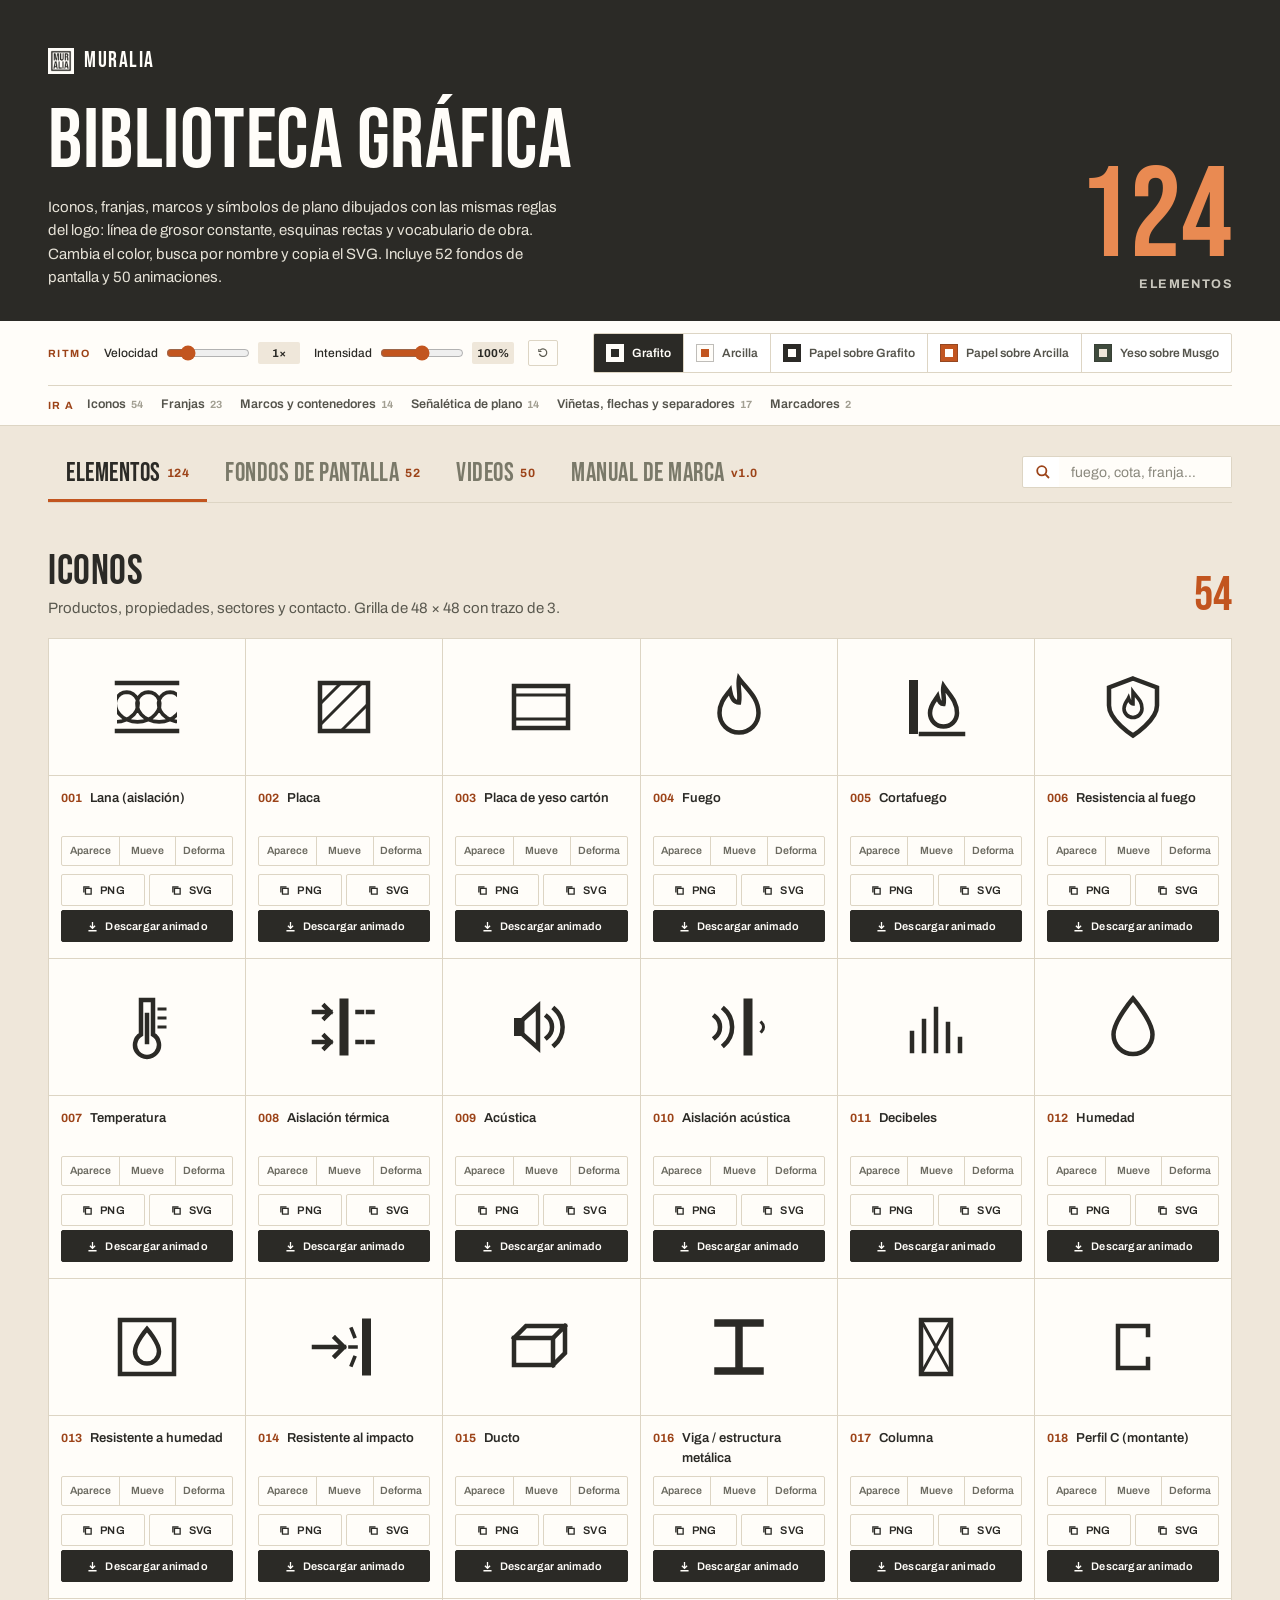
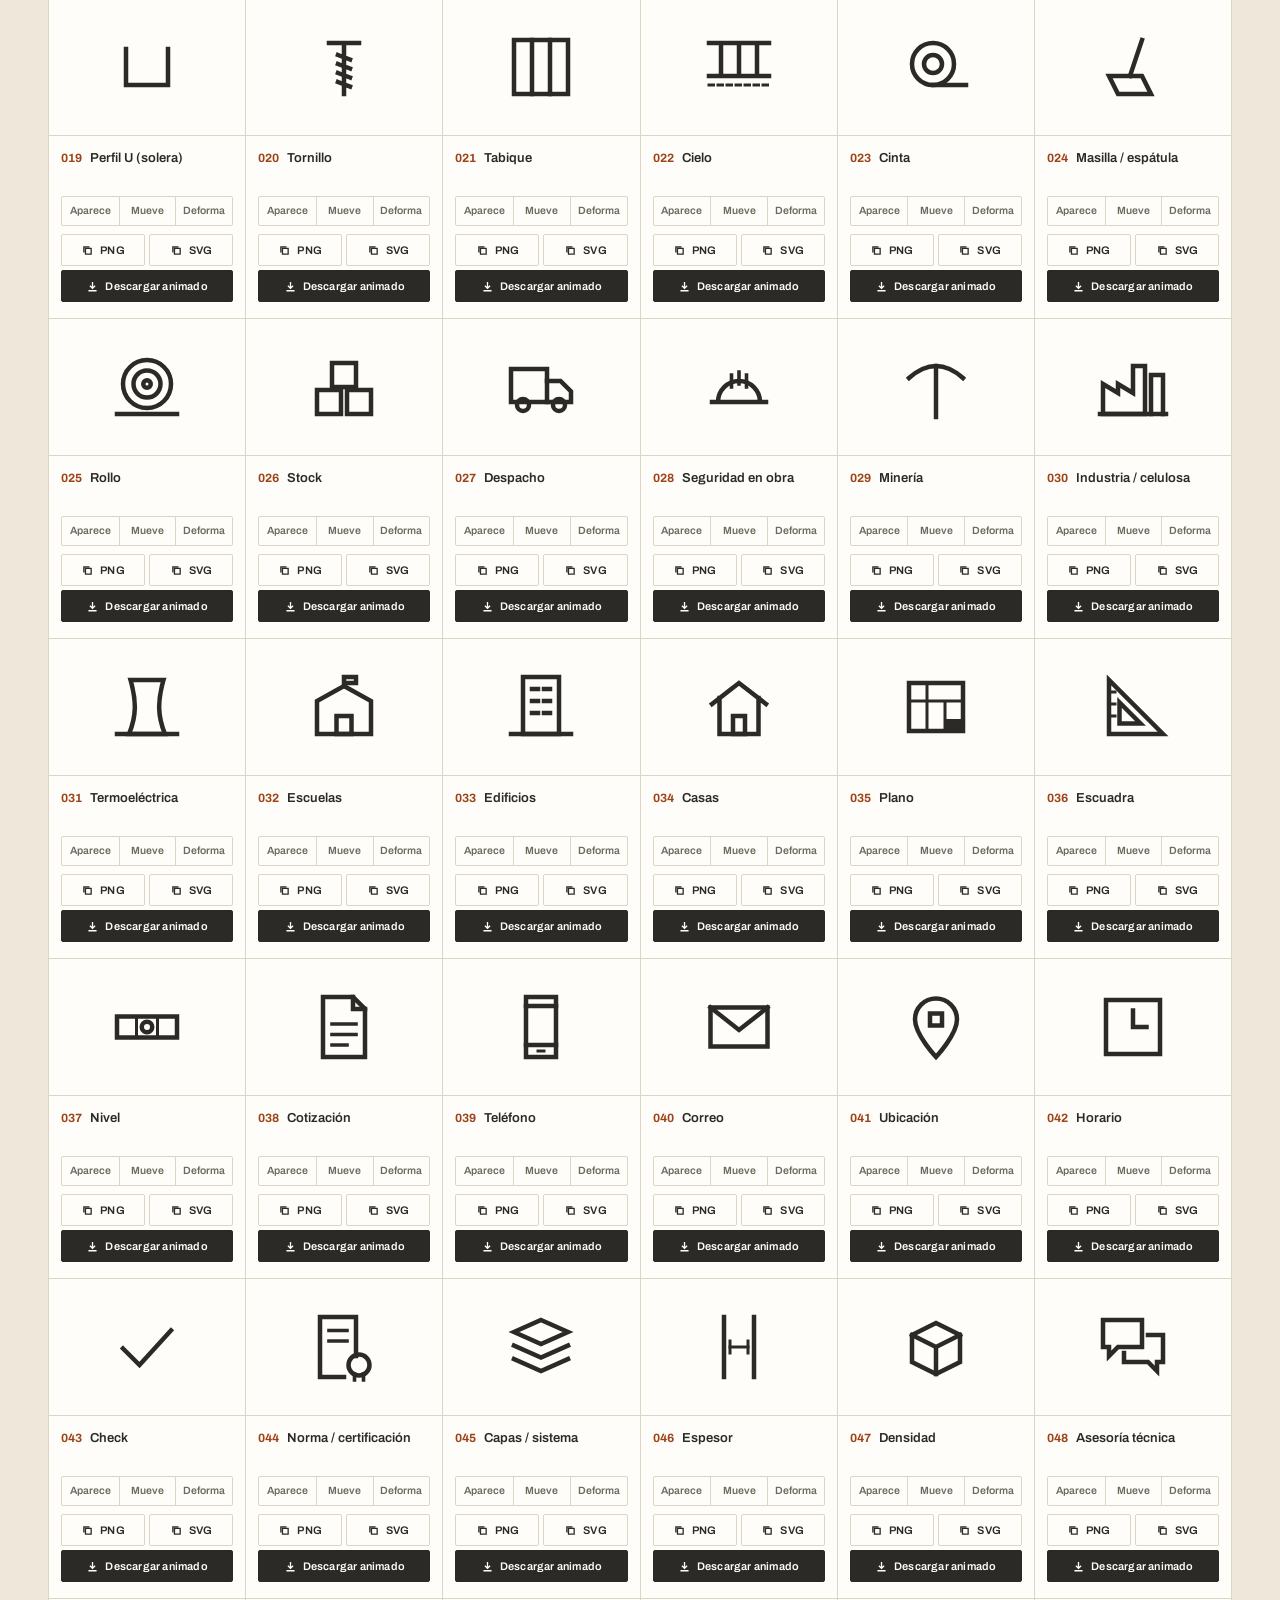
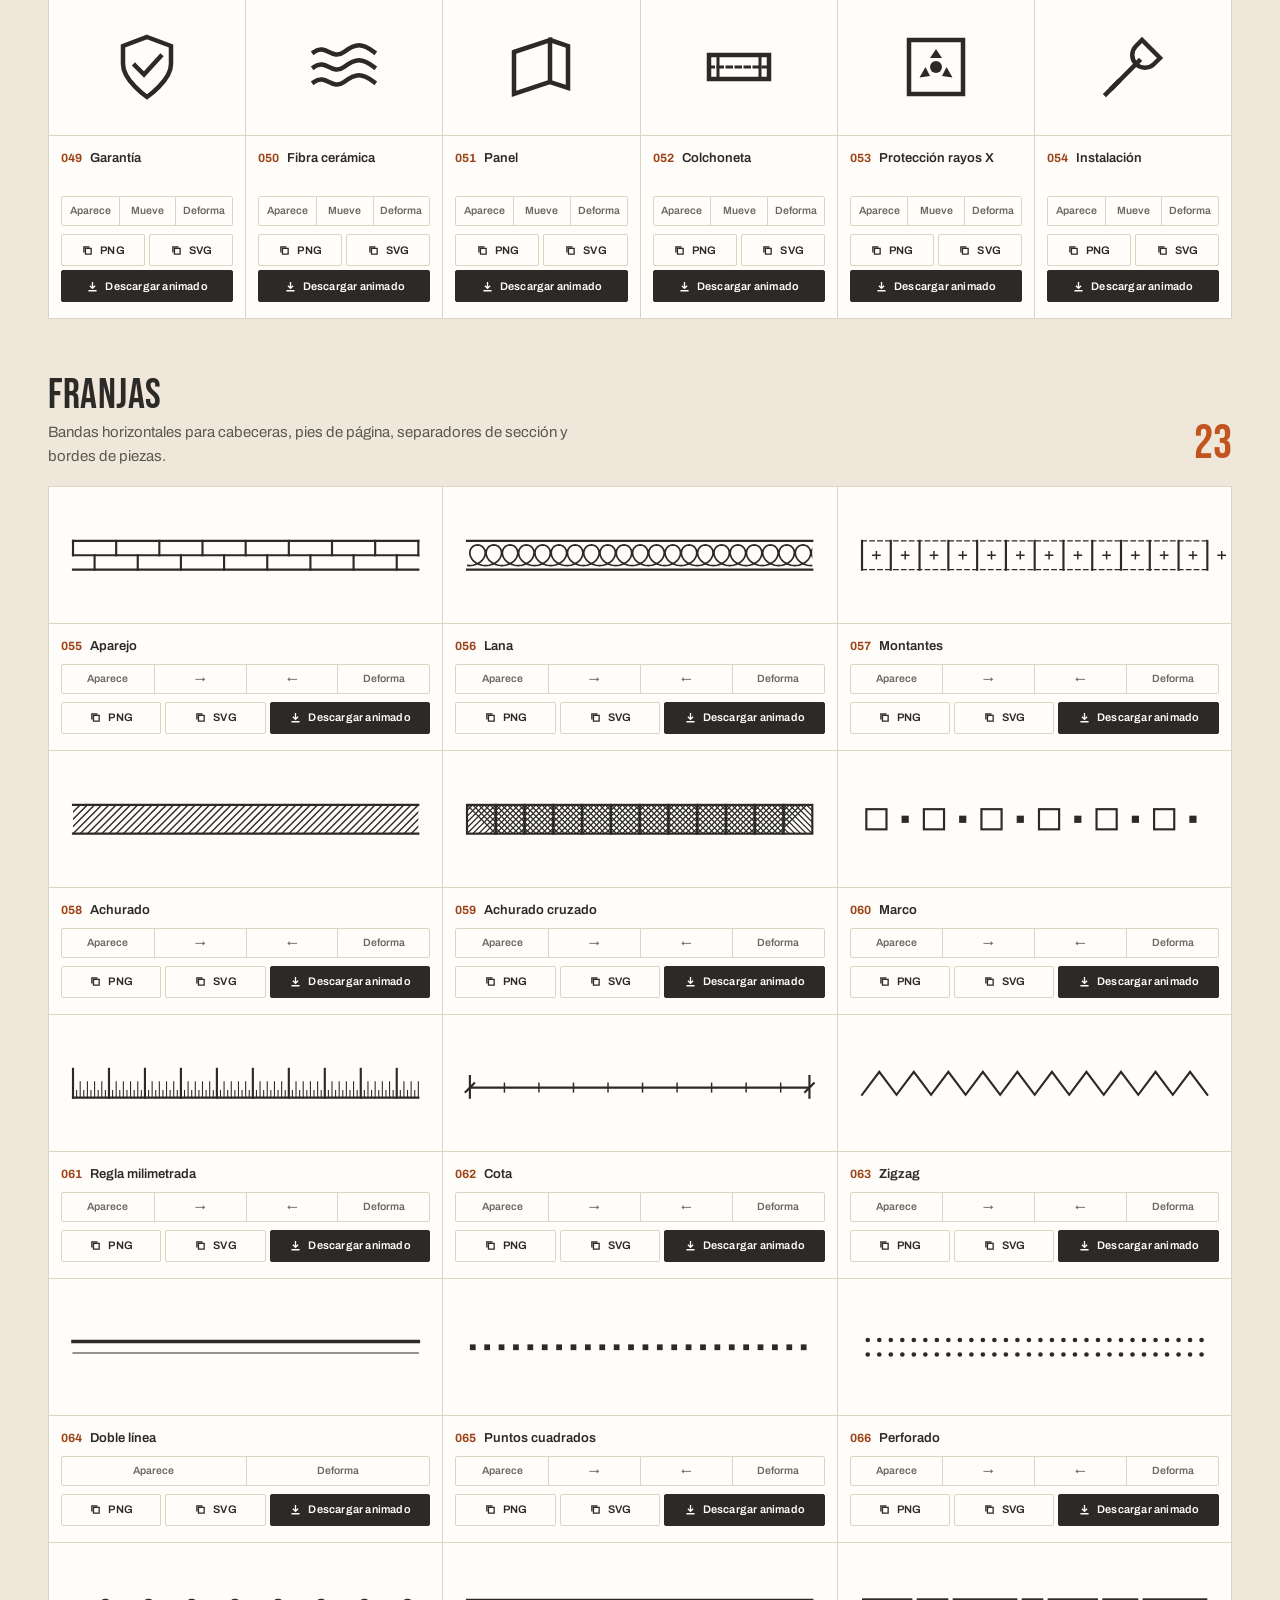
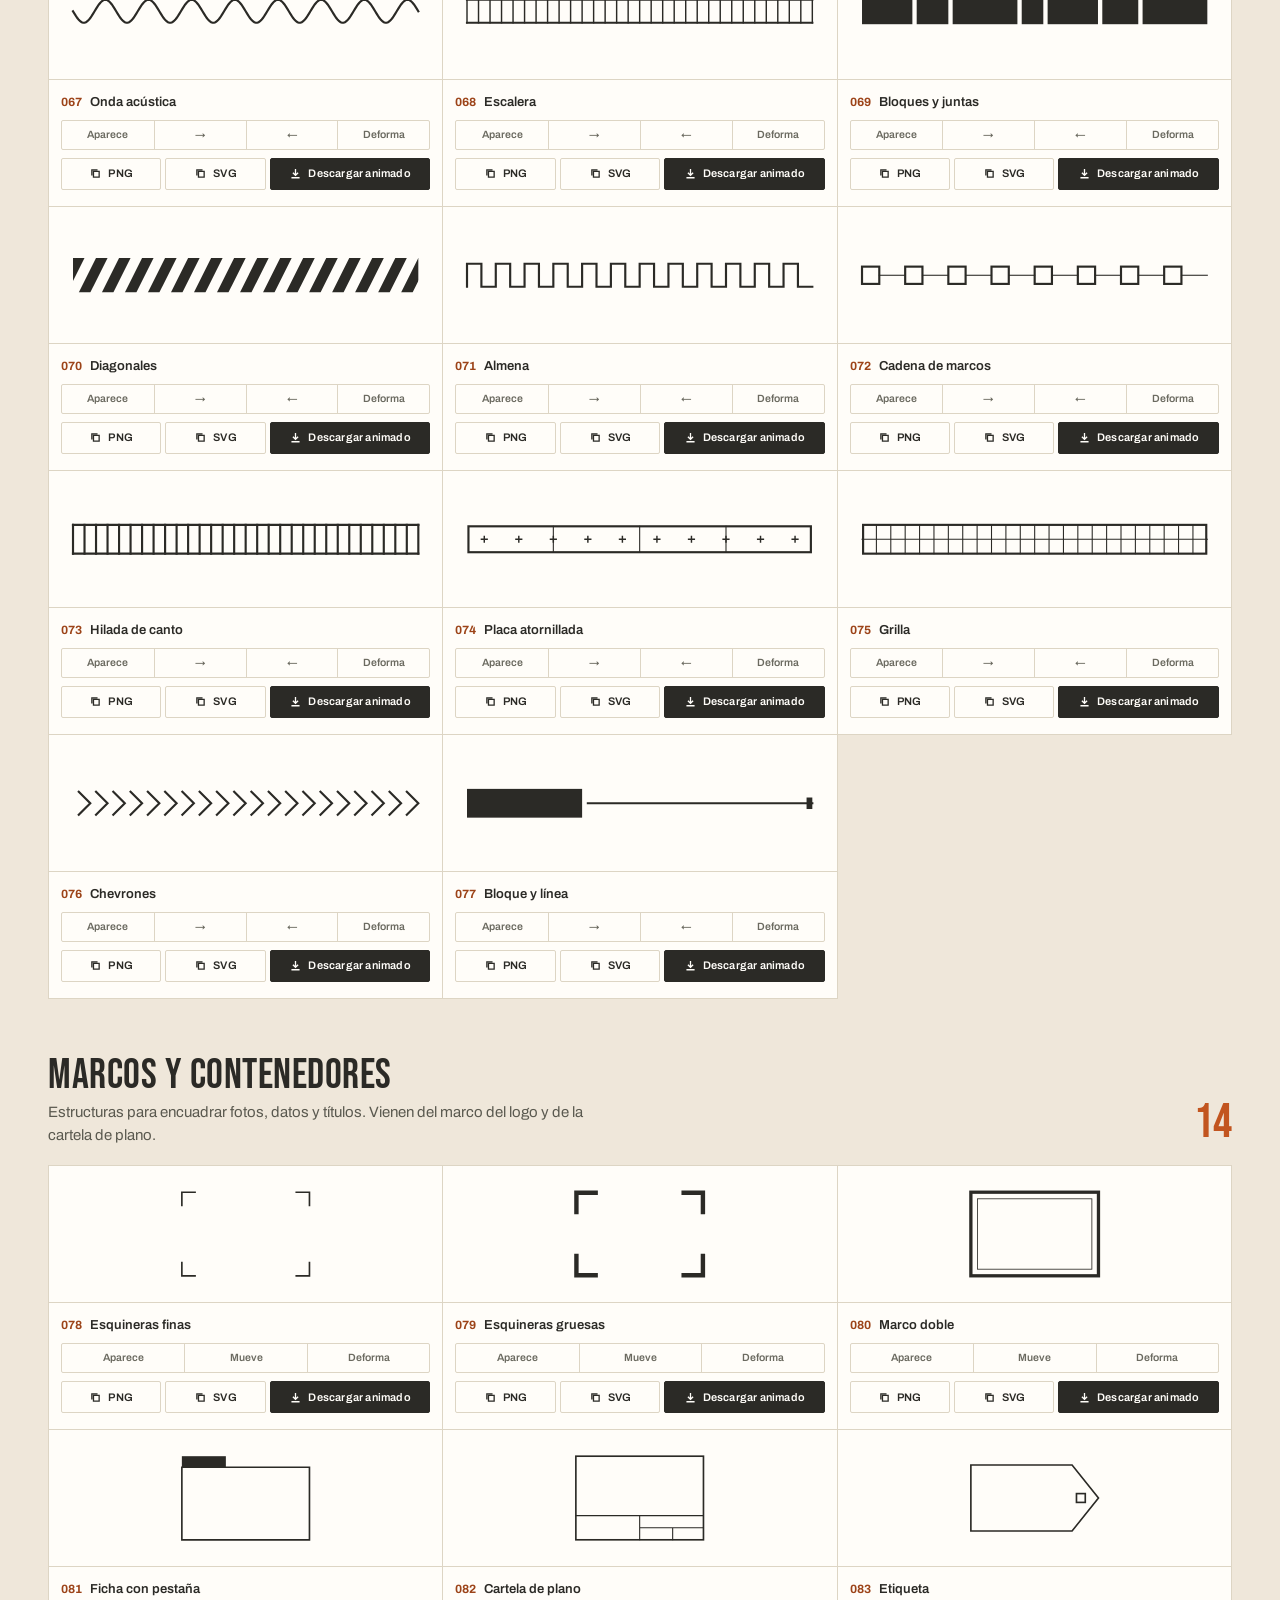
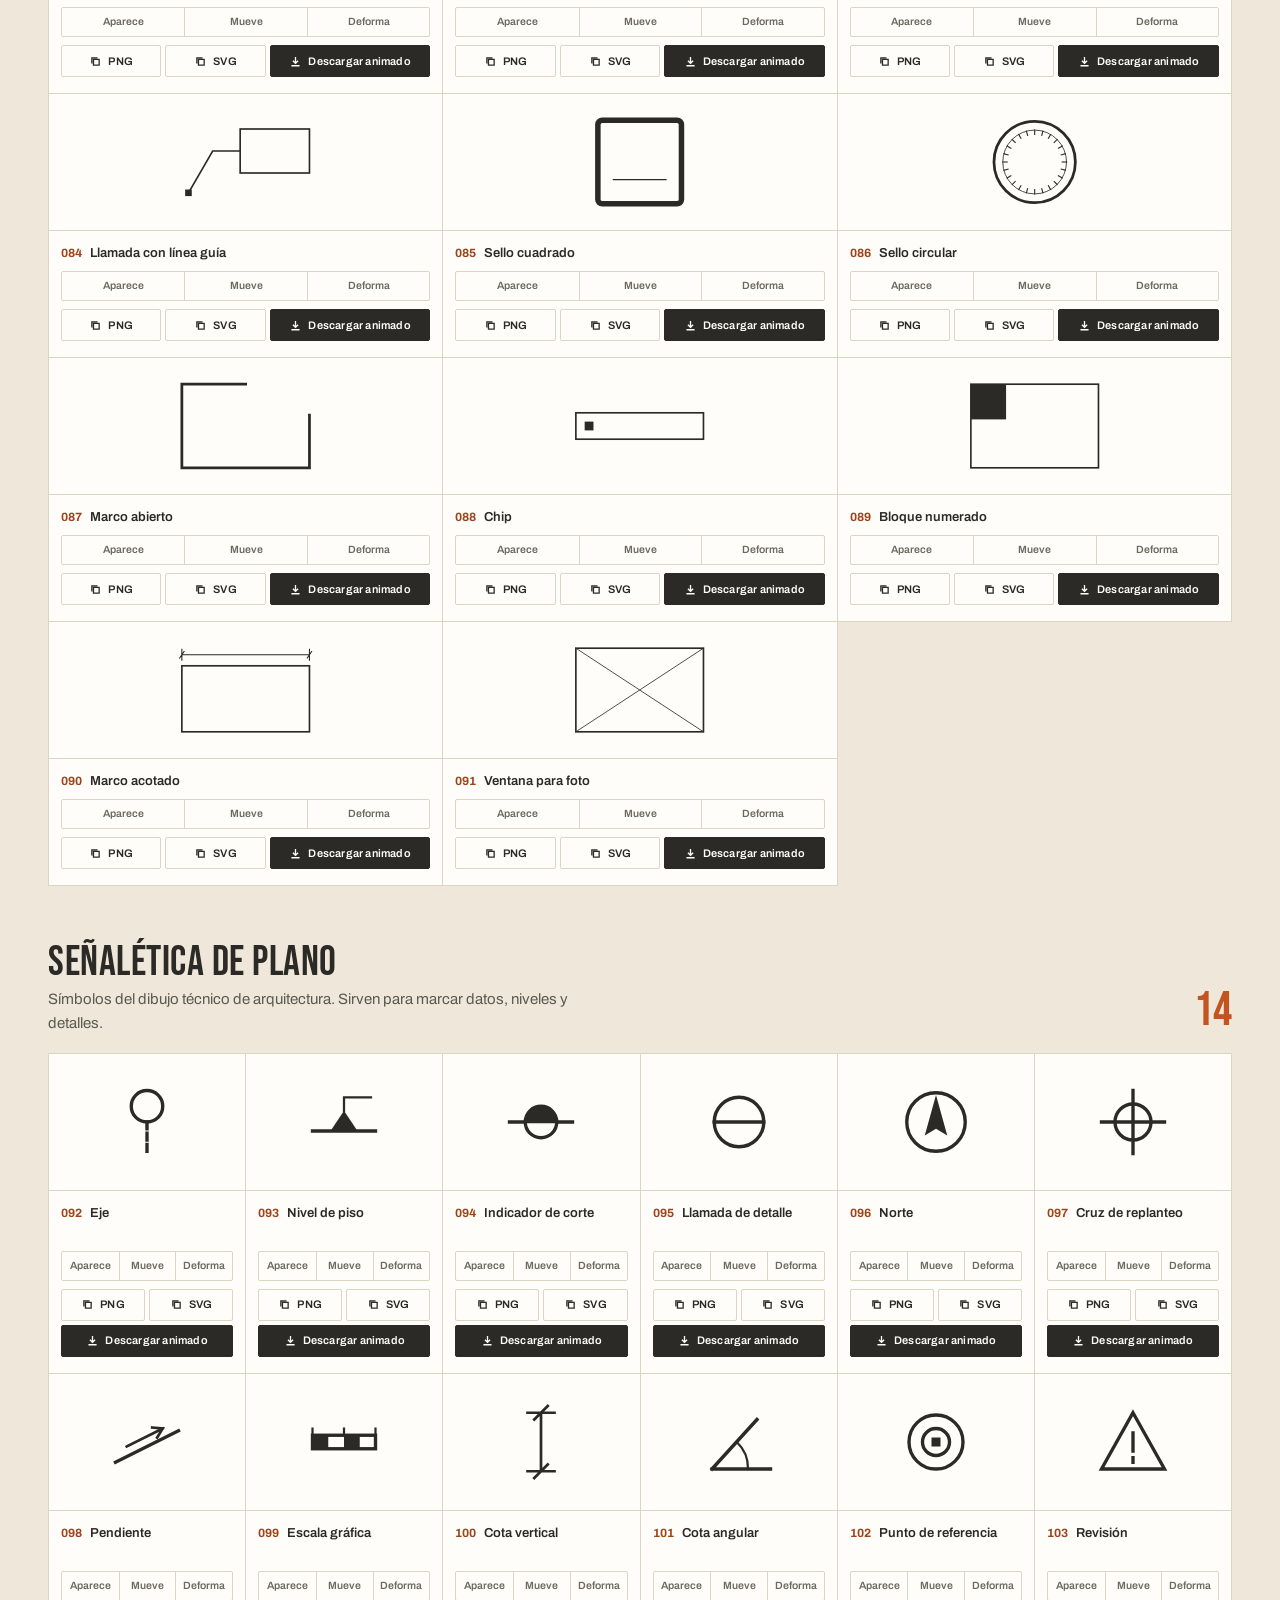
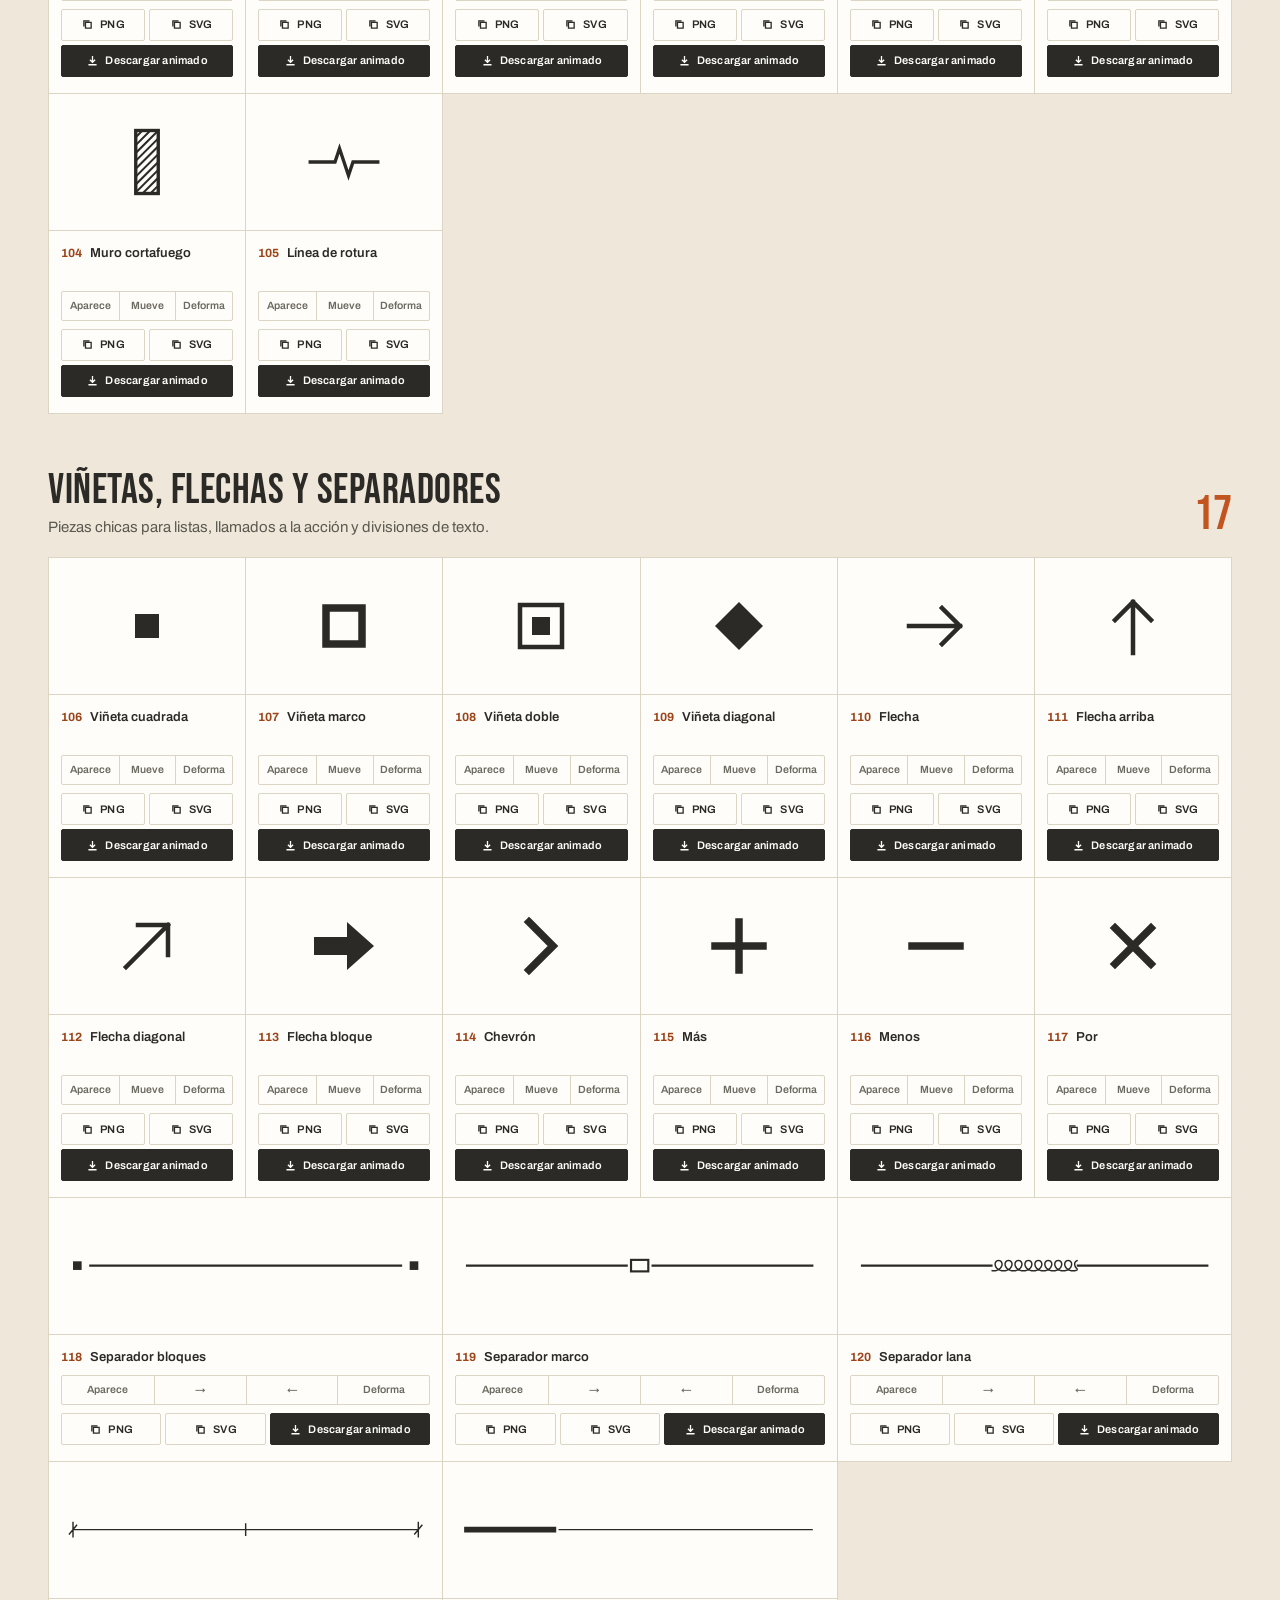
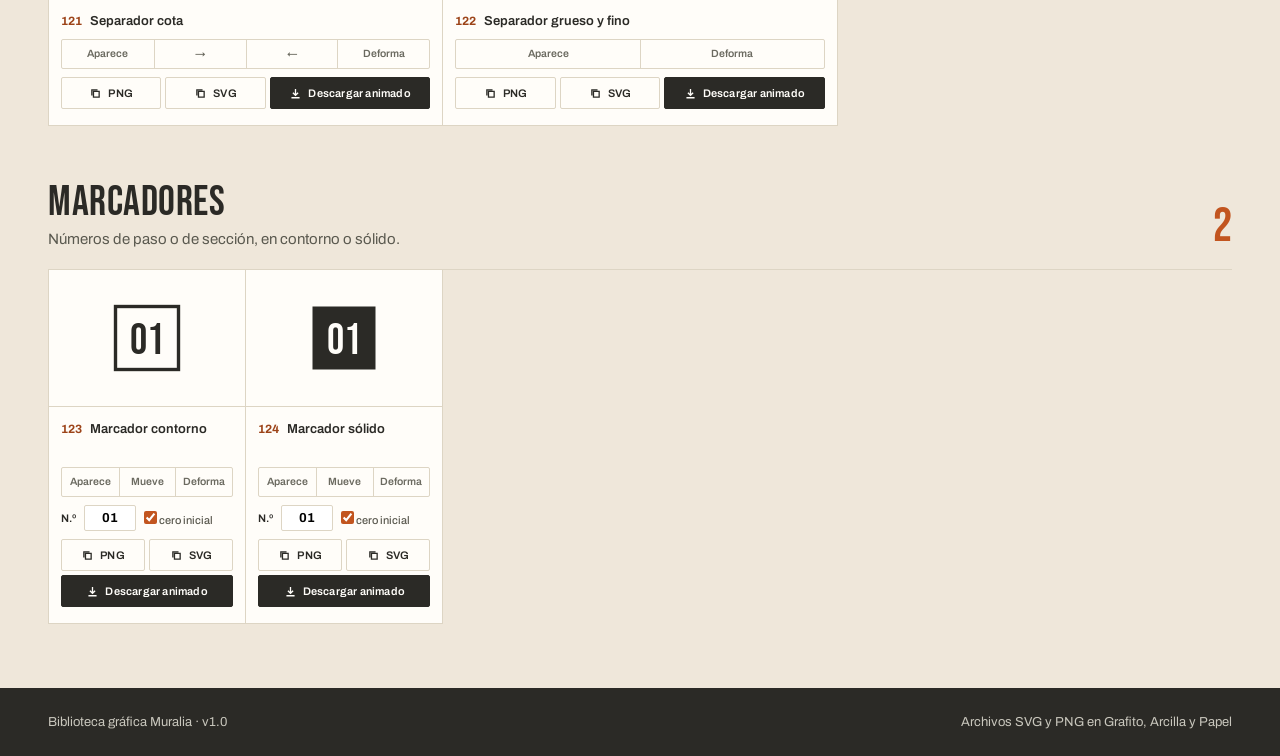
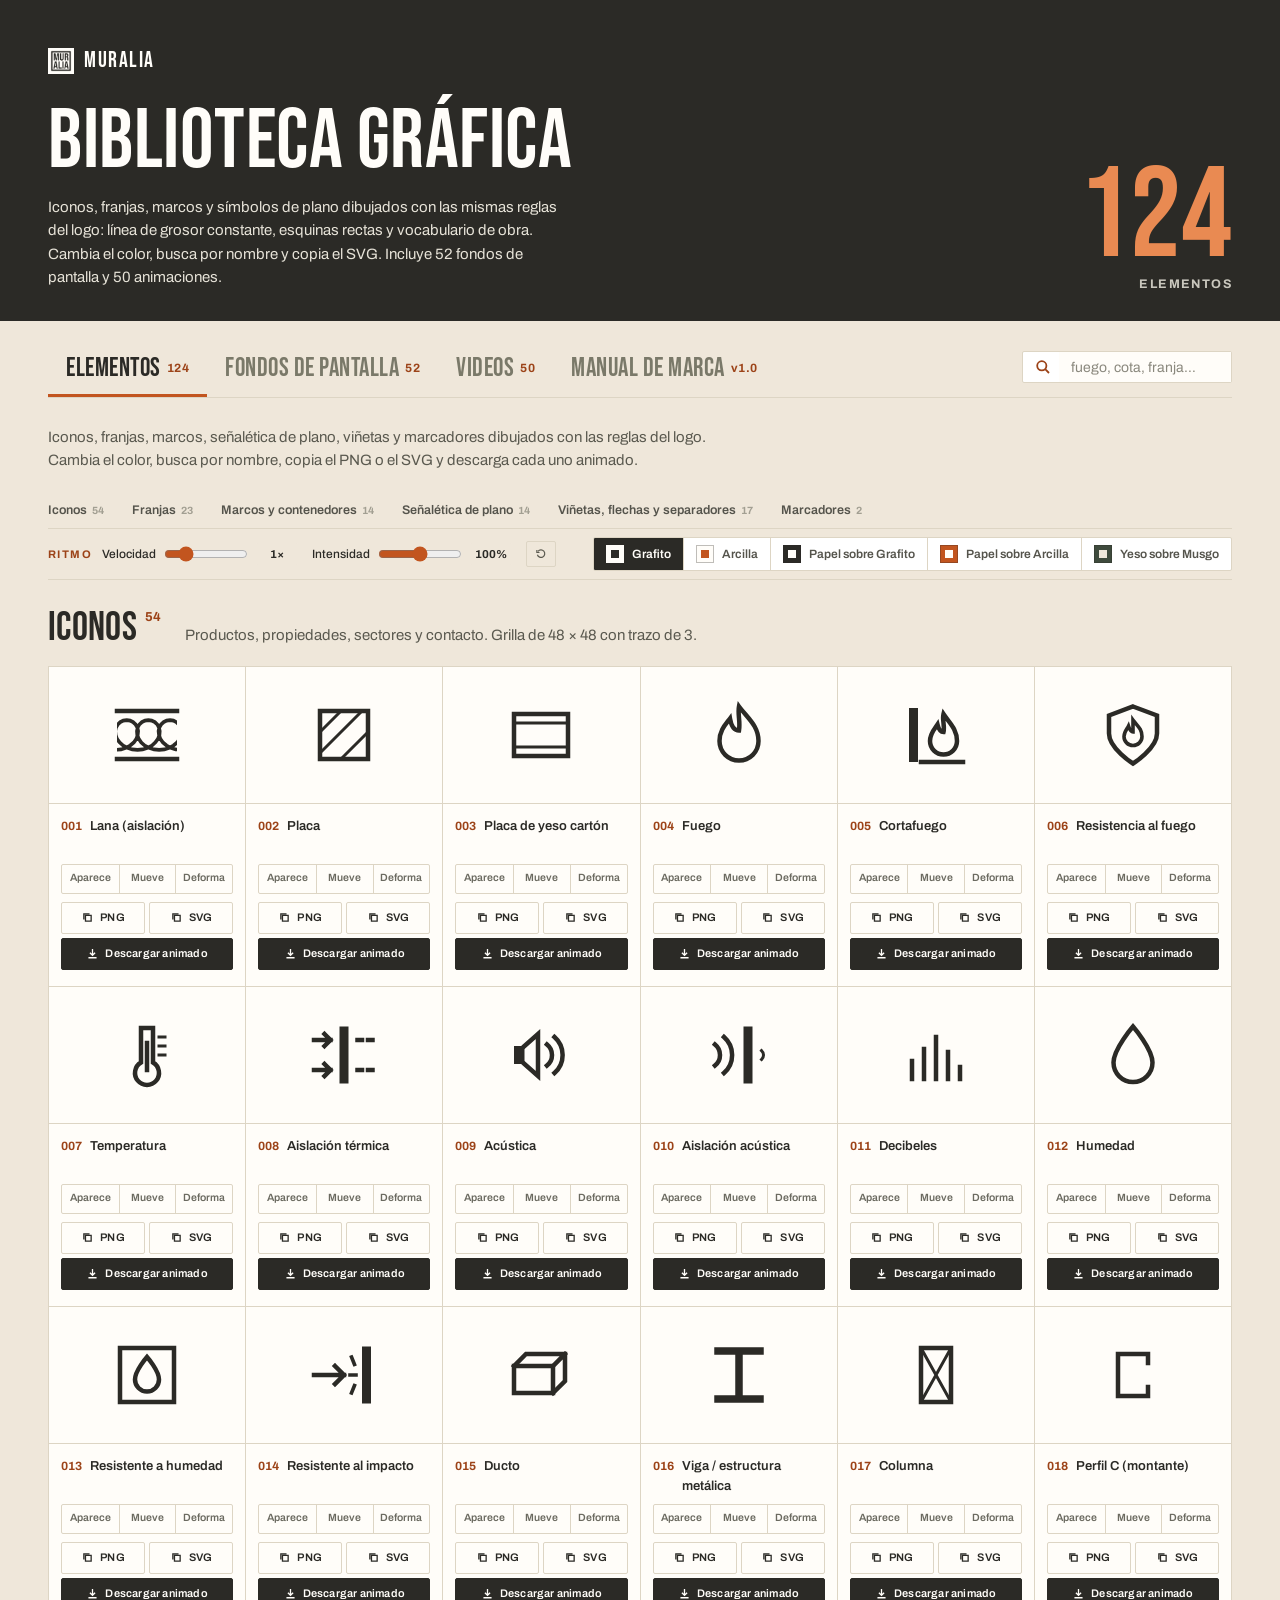
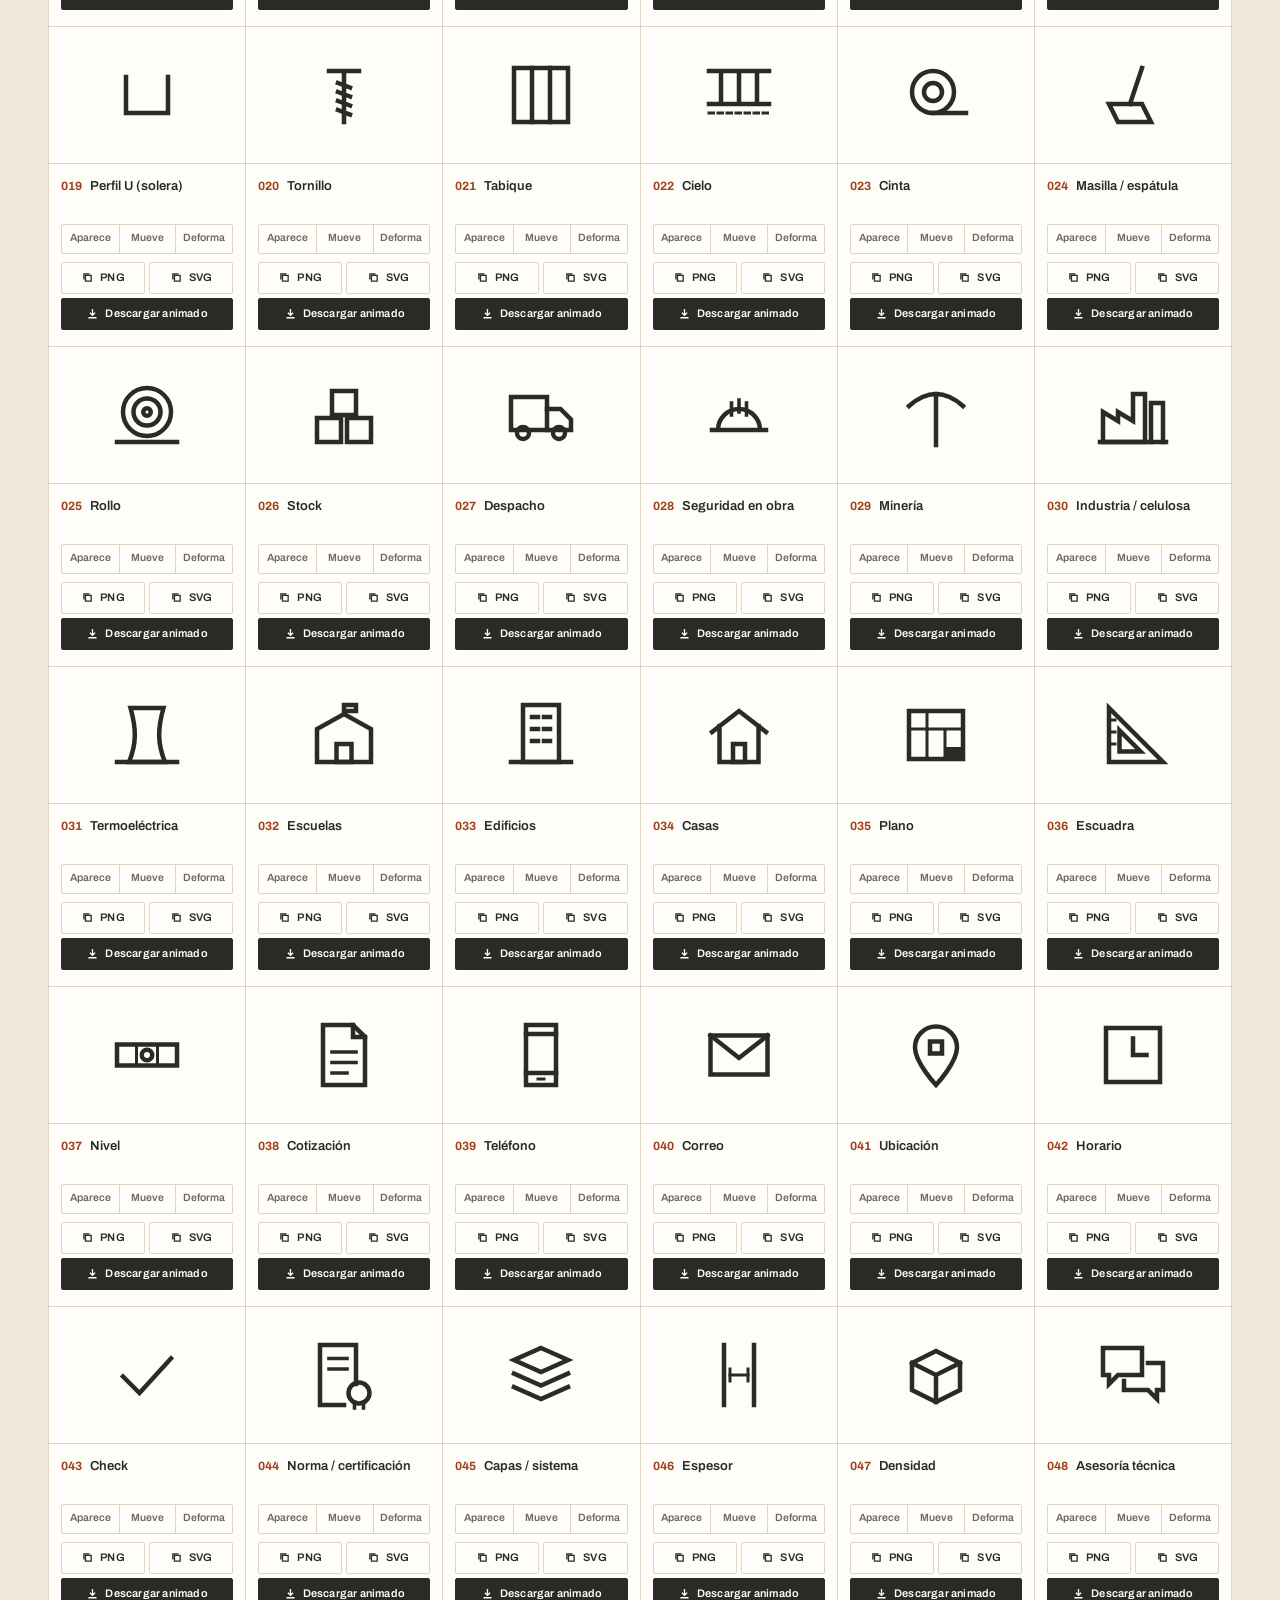
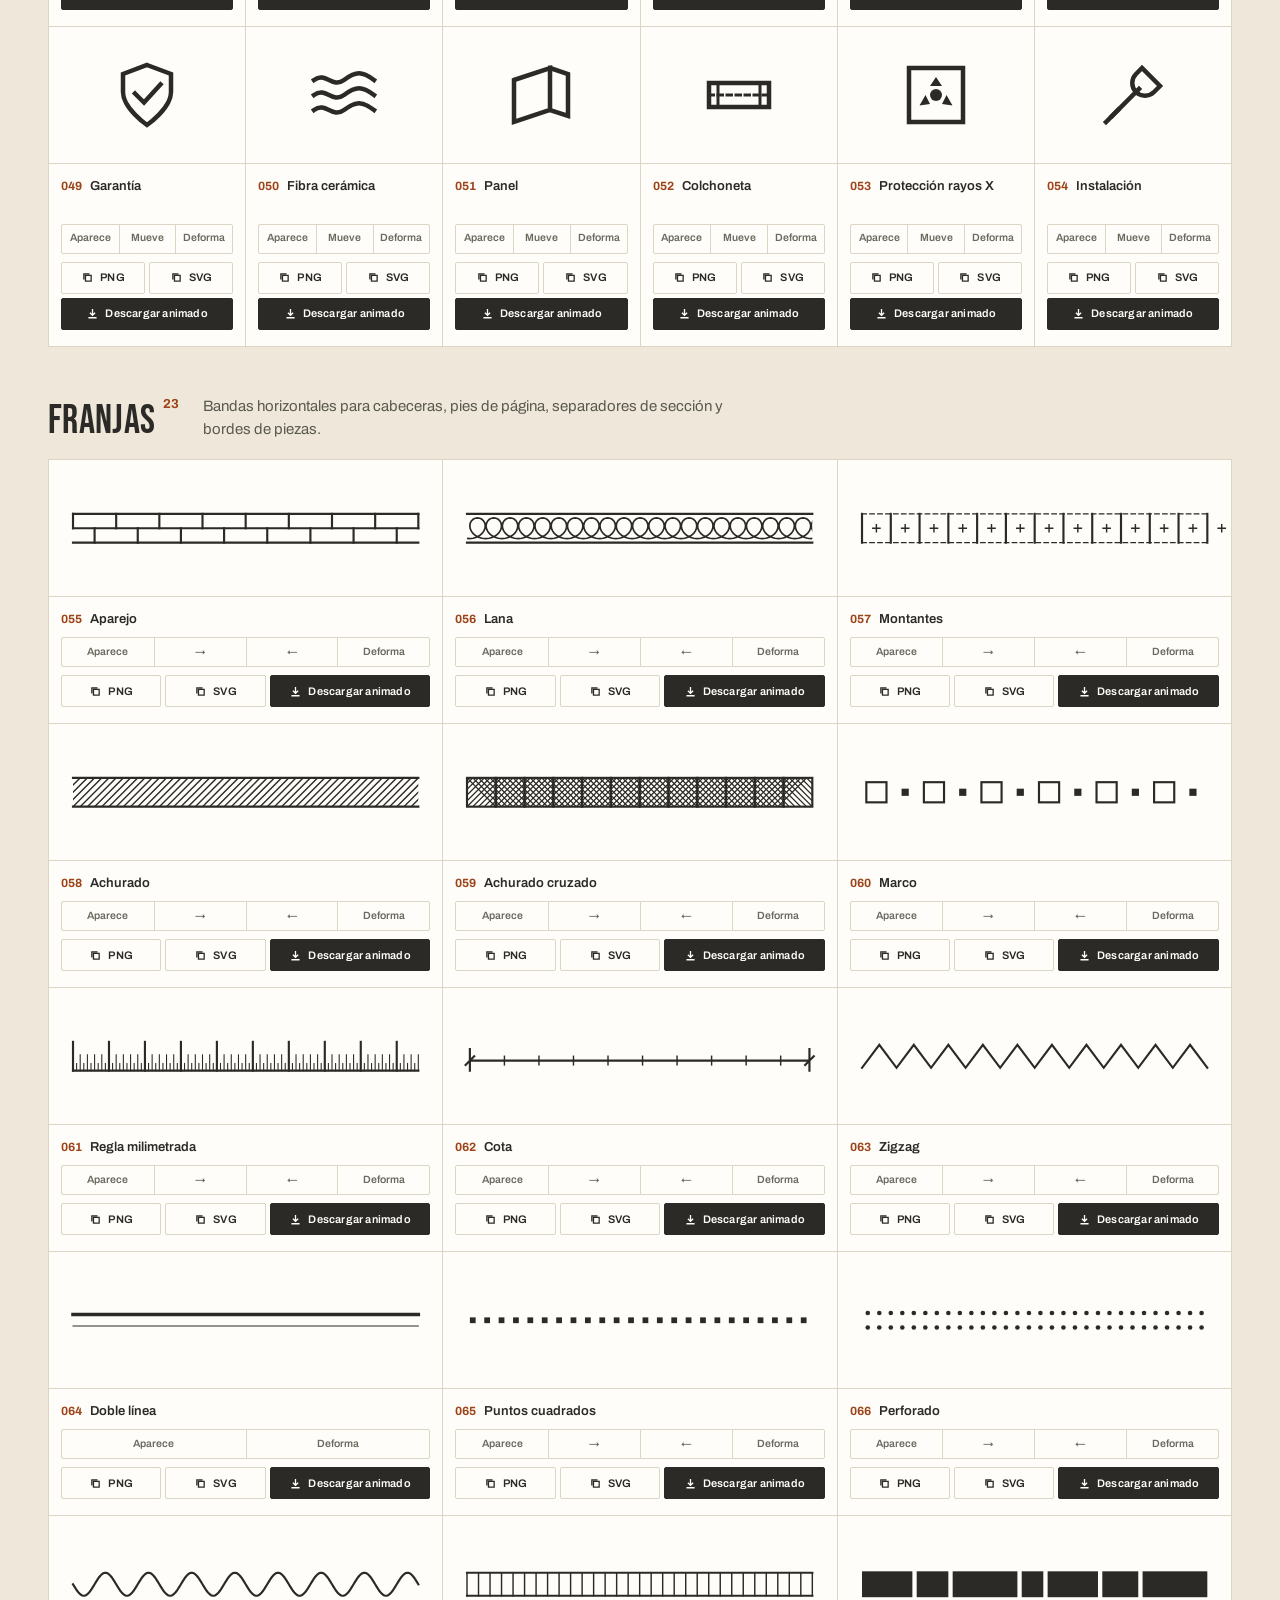
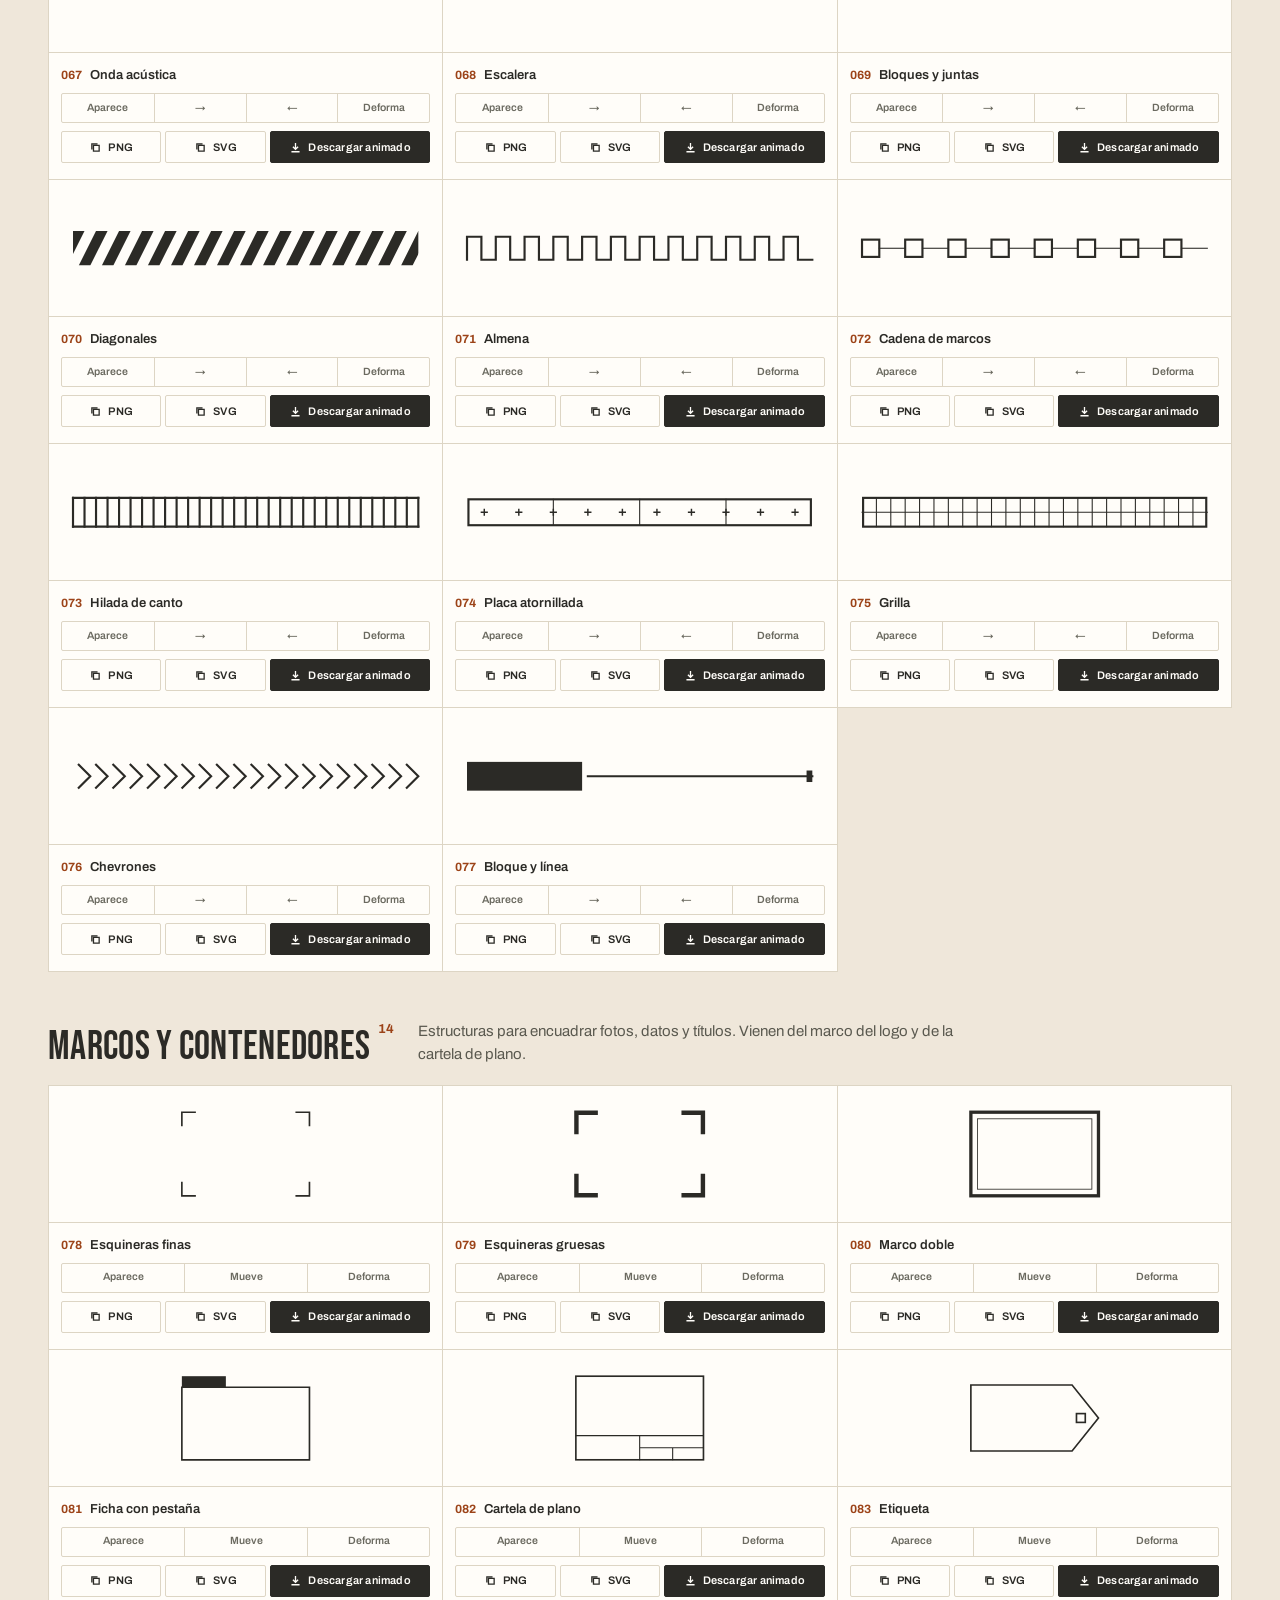
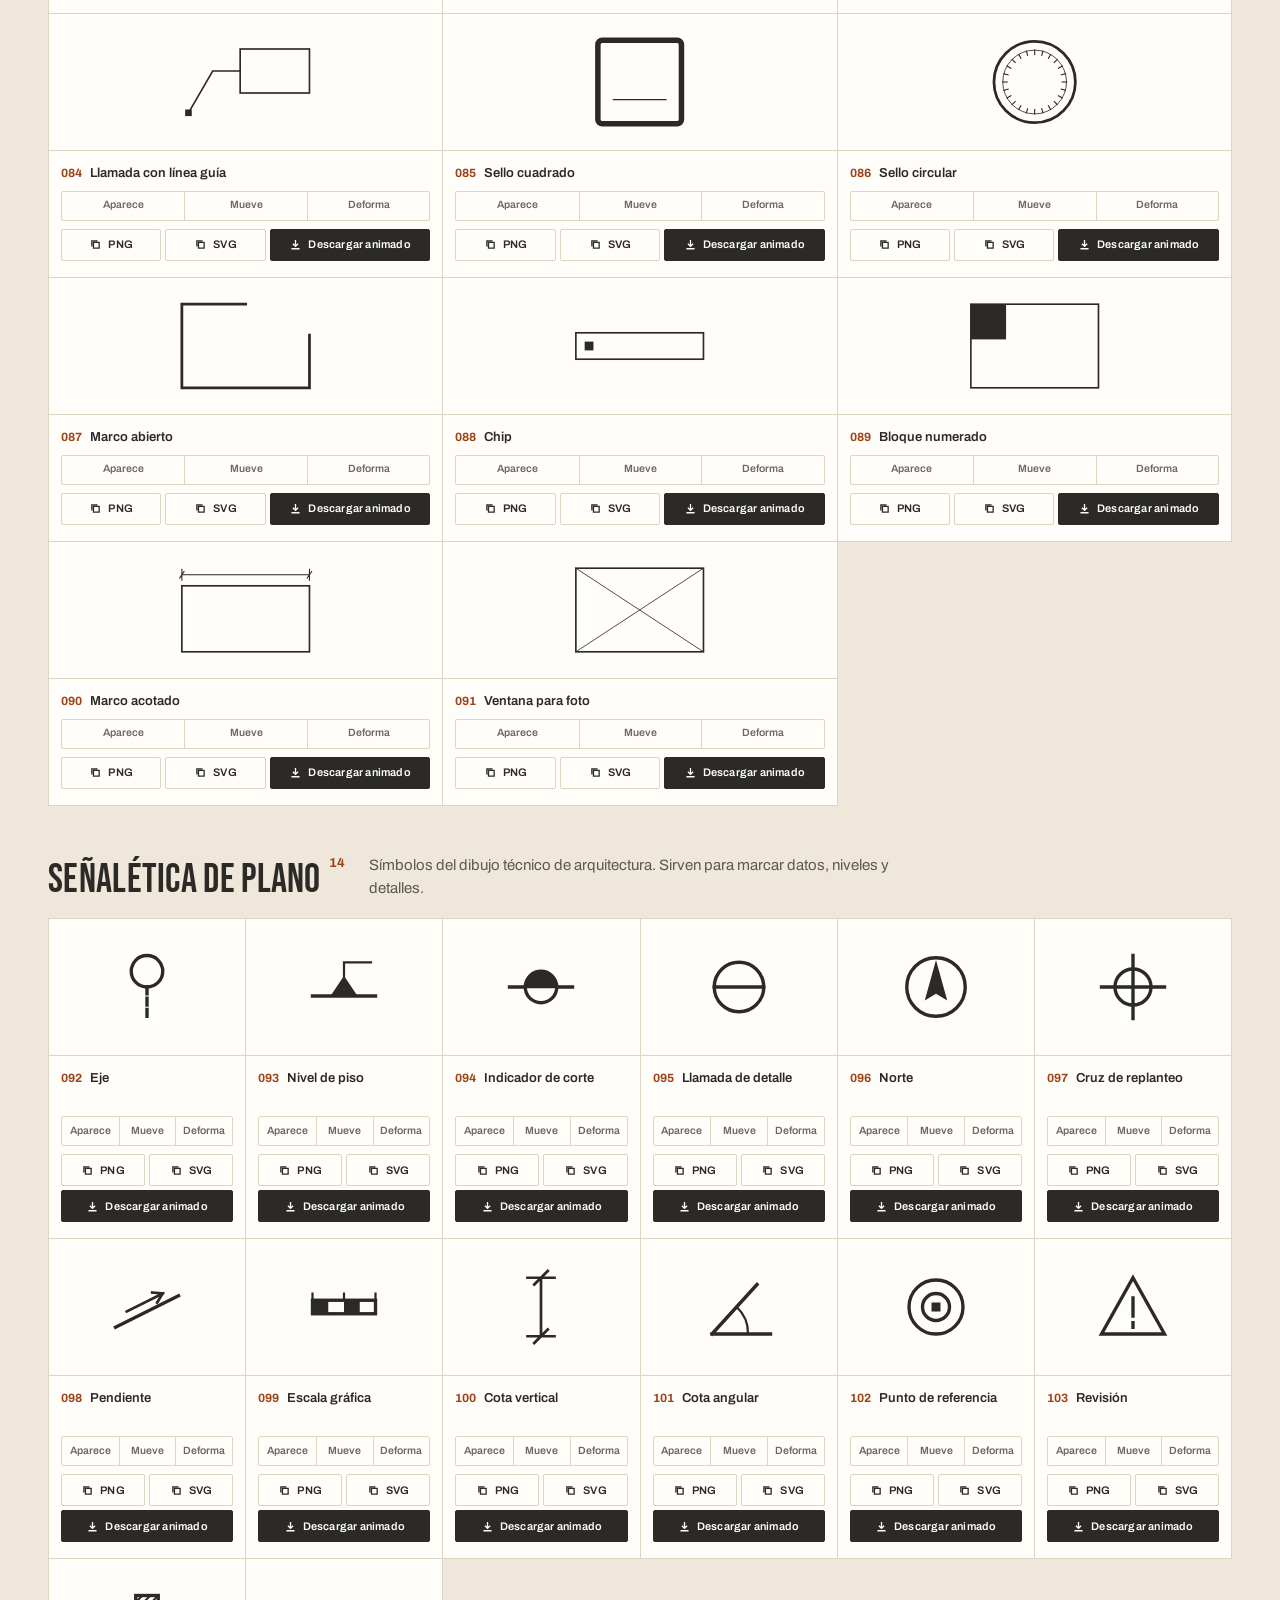
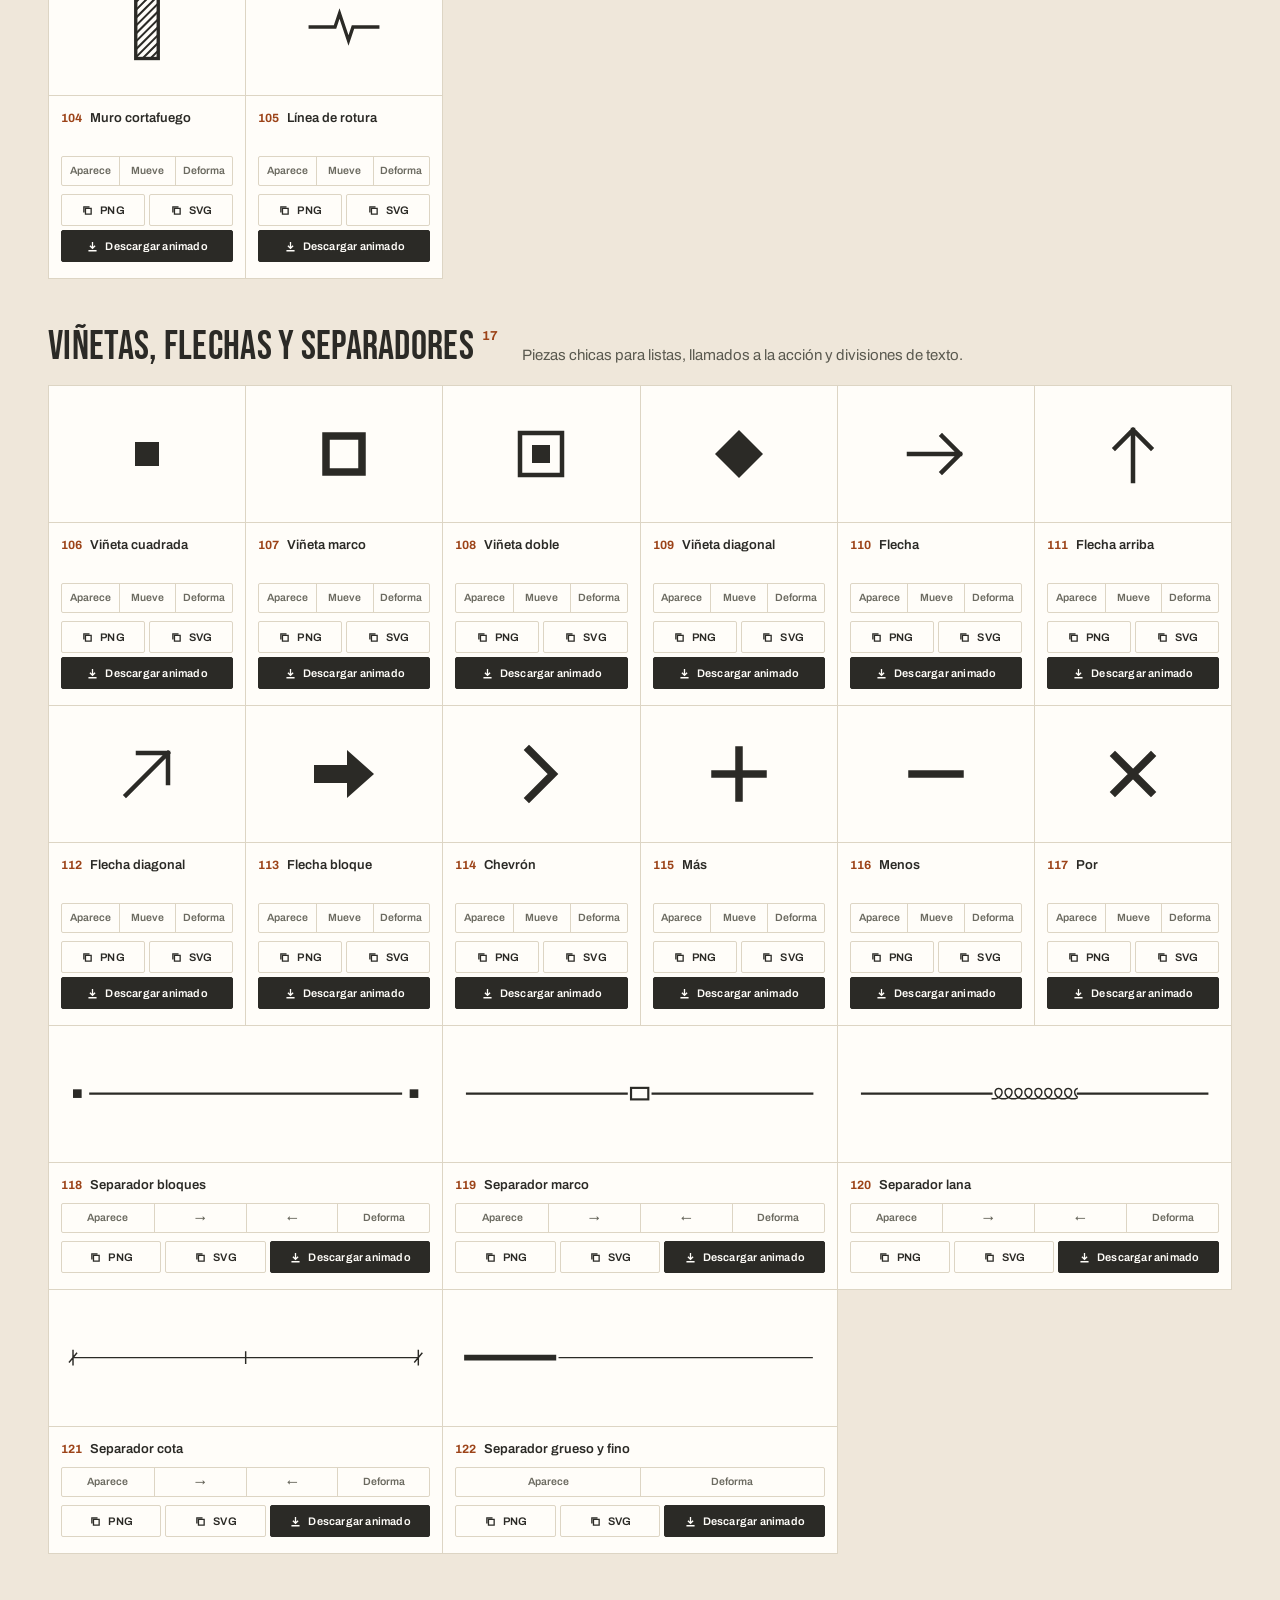
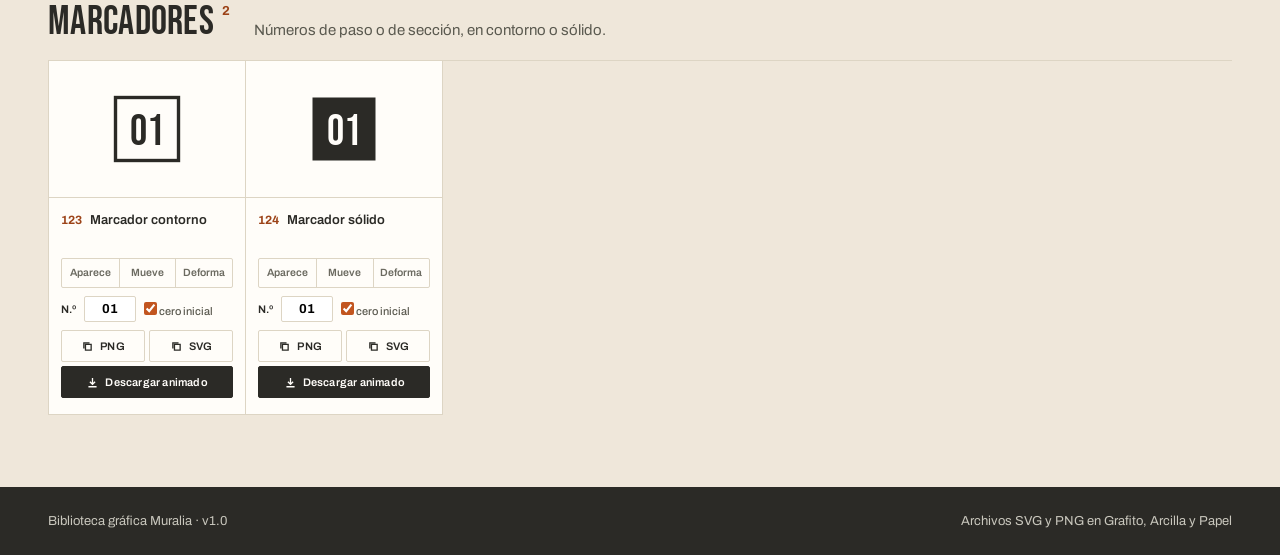
